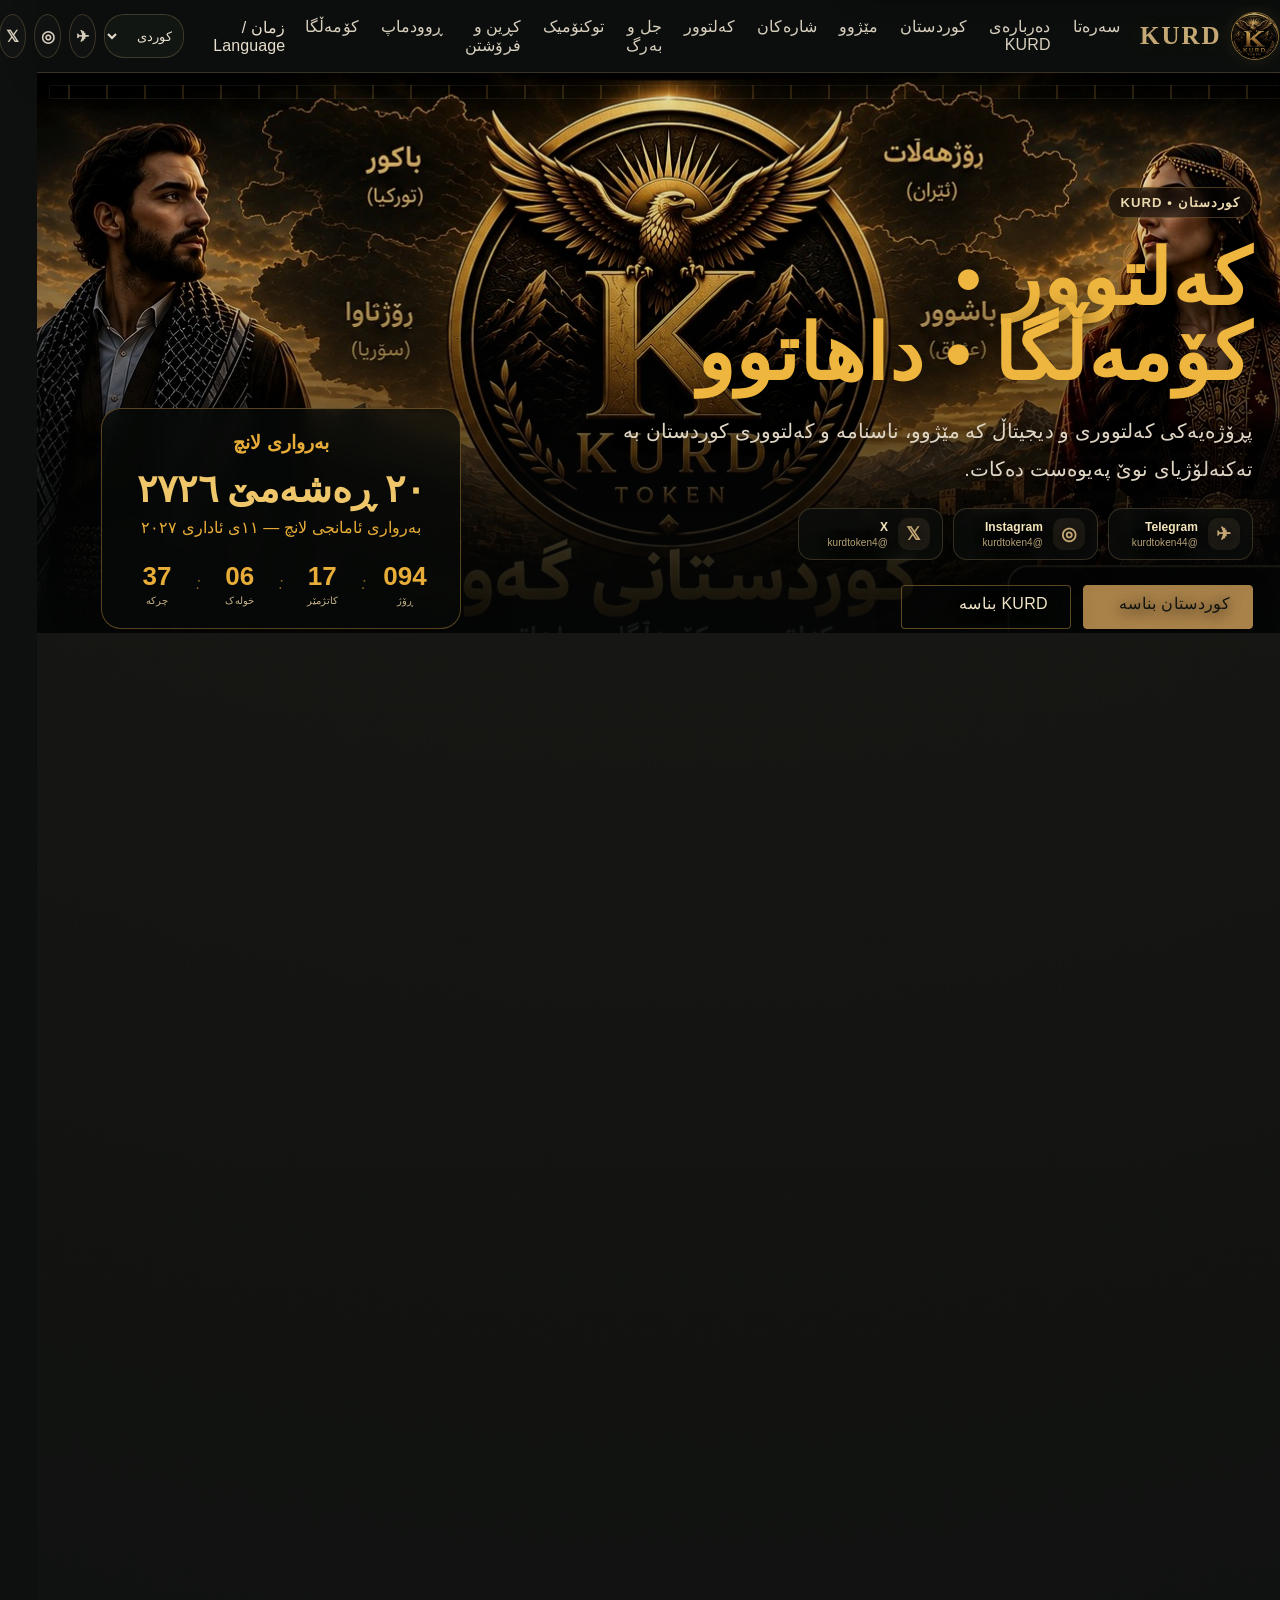
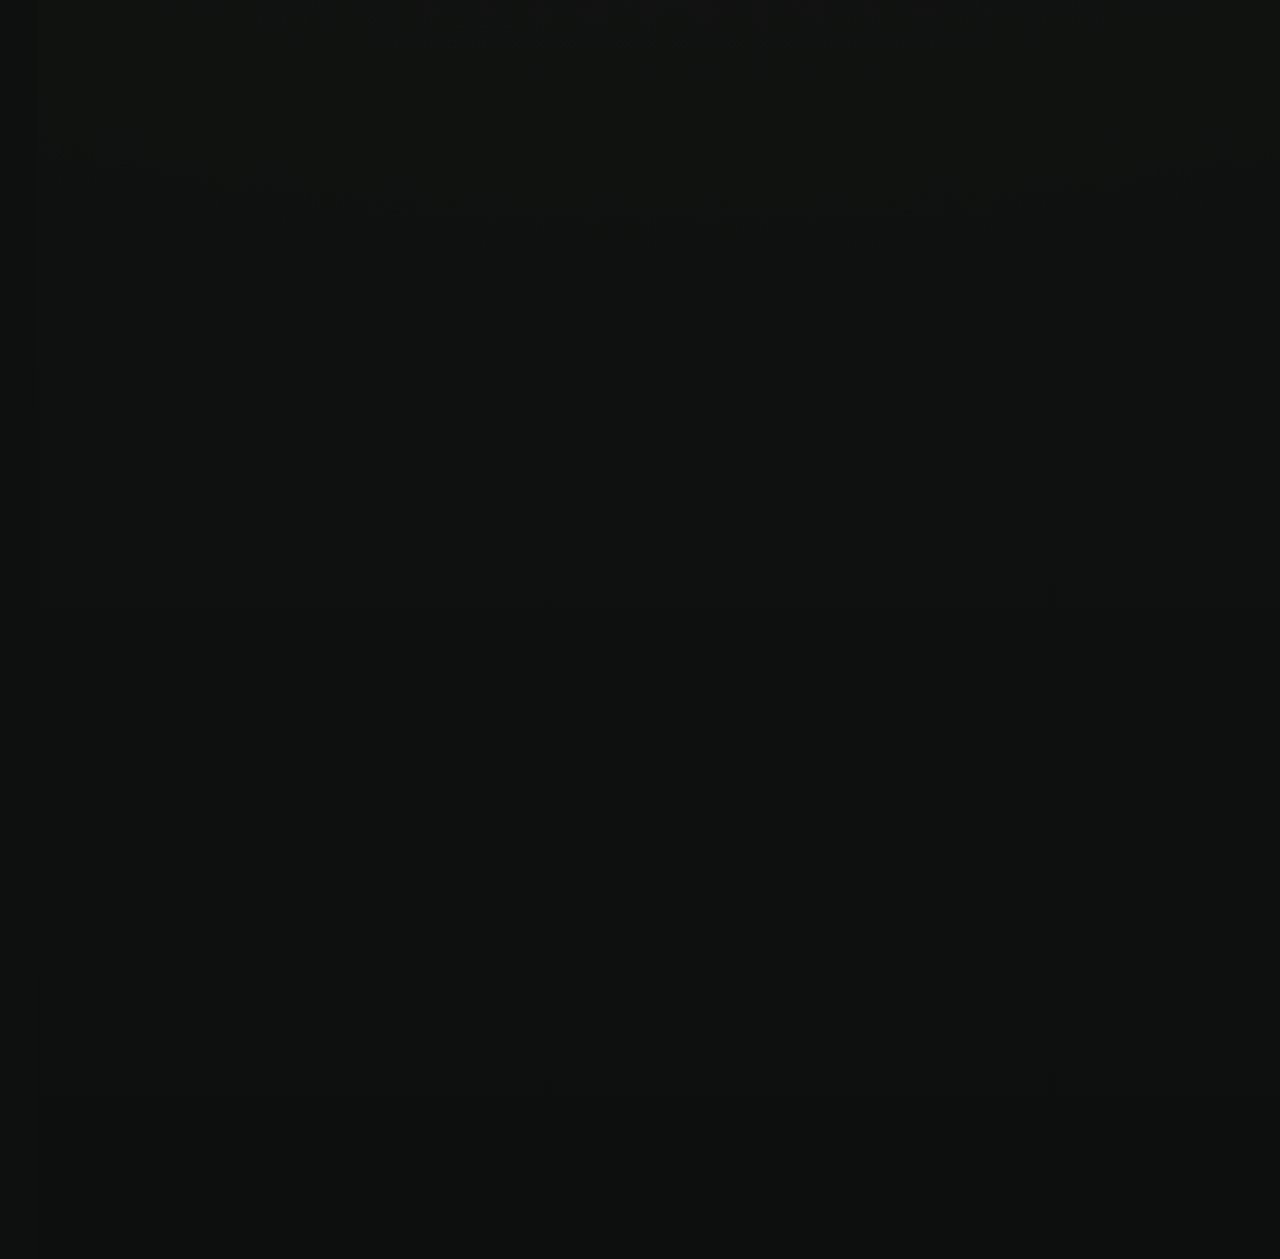
==== index.html @ 6b6461bd "Add files via upload" ====
<!DOCTYPE html>

<html data-kurdtoken-version="v5.61-production-cleanup-2026-09-15" dir="rtl" lang="ku"><head>
<meta charset="utf-8"/><meta content="width=device-width,initial-scale=1" name="viewport"/><meta content="KURDESTAN / KURD — a cultural and digital community project built around Kurdish history, culture, cities and technology." name="description"/><meta content="KURDESTAN, KURD, Kurdistan, Kurdish culture, Kurdish cities, history, language, heritage" name="keywords"/><meta content="KURDESTAN" name="author"/><meta content="index,follow,max-image-preview:large" name="robots"/><meta content="#0d100e" name="theme-color"/><meta content="KURD — KURDESTAN" property="og:title"/><meta content="KURDESTAN" property="og:site_name"/><meta content="Culture • Community • Future" property="og:description"/><meta content="https://kurdtoken4-cyber.github.io/kurdtoken4/assets/hero-main.jpg" property="og:image"/><link href="assets/kurd-logo.png" rel="icon"/><link crossorigin="" href="https://commons.wikimedia.org" rel="preconnect"/><link crossorigin="" href="https://upload.wikimedia.org" rel="preconnect"/><link as="image" fetchpriority="high" href="assets/hero-main.jpg" rel="preload"/>
<meta content="assets/hero-main.jpg" name="hero-asset"/><title>KURD Token | کوردستان</title><link href="styles.css" rel="stylesheet"/><link href="https://kurdtoken4-cyber.github.io/kurdtoken4/" rel="canonical"/><link href="sitemap.xml" rel="sitemap" type="application/xml"/><link href="site.webmanifest" rel="manifest"/><meta content="https://kurdtoken4-cyber.github.io/kurdtoken4/" property="og:url"/><meta content="website" property="og:type"/><meta content="summary_large_image" name="twitter:card"/><meta content="KURD — KURDESTAN" name="twitter:title"/><meta content="Culture • Community • Future" name="twitter:description"/><meta content="https://kurdtoken4-cyber.github.io/kurdtoken4/assets/hero-main.jpg" name="twitter:image"/>
<script type="application/ld+json">
{
  "@context": "https://schema.org",
  "@graph": [
    {
      "@type": "WebSite",
      "@id": "https://kurdtoken4-cyber.github.io/kurdtoken4/#website",
      "url": "https://kurdtoken4-cyber.github.io/kurdtoken4/",
      "name": "KURDESTAN",
      "alternateName": "KURD",
      "description": "A cultural and digital project connecting Kurdistan's history, identity, culture, cities and technology.",
      "inLanguage": ["ku", "en", "fa", "tr", "ar"]
    },
    {
      "@type": "Organization",
      "@id": "https://kurdtoken4-cyber.github.io/kurdtoken4/#organization",
      "name": "KURDESTAN",
      "alternateName": "KURD",
      "url": "https://kurdtoken4-cyber.github.io/kurdtoken4/",
      "sameAs": [
        "https://t.me/kurdtoken44",
        "https://instagram.com/kurdtoken4",
        "https://x.com/kurdtoken4"
      ]
    },
    {
      "@type": "WebPage",
      "@id": "https://kurdtoken4-cyber.github.io/kurdtoken4/#webpage",
      "url": "https://kurdtoken4-cyber.github.io/kurdtoken4/",
      "name": "KURD Token | کوردستان",
      "isPartOf": {"@id": "https://kurdtoken4-cyber.github.io/kurdtoken4/#website"},
      "about": {"@id": "https://kurdtoken4-cyber.github.io/kurdtoken4/#organization"},
      "inLanguage": "ku"
    }
  ]
}
</script>
<meta content="v5.61-production-cleanup-2026-09-15" name="x-kurdestan-version"/><style data-academic-css="1">
.academic-dossier{margin:1.25rem 0;padding:1.2rem;border:1px solid rgba(255,255,255,.12);border-radius:18px;background:rgba(255,255,255,.025)}
.academic-dossier h3{margin-top:0}.academic-item{padding:1rem 0;border-top:1px solid rgba(255,255,255,.08)}
.academic-item h4{margin:.1rem 0 .45rem}.academic-item p{line-height:1.95;margin:0}.academic-sources{display:flex;flex-wrap:wrap;gap:.6rem 1.2rem;margin:.5rem 0 0;padding-inline-start:1.2rem}.academic-sources a{text-decoration:underline}
</style><style id="card9-v512-style">.card9-deep-audit{margin-top:1.5rem}.card9-deep-audit .academic-grid{display:grid;grid-template-columns:repeat(auto-fit,minmax(260px,1fr));gap:1rem}.card9-deep-audit .academic-item{padding:1rem;border-radius:16px;border:1px solid rgba(127,127,127,.18);background:rgba(127,127,127,.04)}.card9-deep-audit .academic-item h4{margin-top:0}.card9-source-grid{margin-top:1rem}.card9-source-grid .research-card{min-height:160px}</style><style>
.card6-stat-grid{display:grid;grid-template-columns:repeat(4,1fr);gap:12px;margin:18px 0}.card6-stat-grid>div{padding:16px;border:1px solid rgba(255,255,255,.12);border-radius:14px;background:rgba(255,255,255,.03)}.card6-stat-grid strong{display:block;font-size:1.4rem}.card6-stat-grid span{opacity:.8;font-size:.85rem}.place-metadata{display:flex;flex-wrap:wrap;gap:6px;margin-top:10px}.place-metadata span{font-size:.72rem;padding:5px 8px;border-radius:999px;background:rgba(255,255,255,.05);opacity:.82}.card6-deep-audit{margin-top:20px}.card6-deep-audit .academic-item{margin:10px 0}.card6-deep-audit .academic-item h4{margin-bottom:4px}@media(max-width:700px){.card6-stat-grid{grid-template-columns:repeat(2,1fr)}}
</style><style id="religion-card-v531-css">.religion-atlas{margin-top:18px}.religion-warning{padding:14px 16px;border:1px solid rgba(180,140,40,.35);border-radius:14px;background:rgba(180,140,40,.07);margin:12px 0 20px}.religion-grid{display:grid;grid-template-columns:repeat(auto-fit,minmax(270px,1fr));gap:14px}.religion-card{padding:16px;border:1px solid rgba(127,127,127,.22);border-radius:16px;background:rgba(127,127,127,.045)}.religion-card h4{margin:0 0 7px}.religion-meta{display:flex;flex-wrap:wrap;gap:6px;margin:8px 0}.religion-meta span{font-size:.72rem;padding:4px 7px;border-radius:999px;background:rgba(127,127,127,.09)}.ritual-table{width:100%;border-collapse:collapse;margin:16px 0;font-size:.92rem}.ritual-table th,.ritual-table td{padding:9px;border-bottom:1px solid rgba(127,127,127,.2);vertical-align:top;text-align:start}.ritual-table th{font-weight:800}.religion-gallery{display:grid;grid-template-columns:repeat(auto-fit,minmax(220px,1fr));gap:12px;margin-top:14px}.religion-gallery figure{margin:0;border-radius:14px;overflow:hidden;border:1px solid rgba(127,127,127,.2);background:rgba(127,127,127,.04)}.religion-gallery img{display:block;width:100%;height:190px;object-fit:cover}.religion-gallery figcaption{padding:9px;font-size:.8rem}.religion-gallery a{overflow-wrap:anywhere}.religion-axis{display:grid;grid-template-columns:repeat(auto-fit,minmax(230px,1fr));gap:10px}.religion-axis article{padding:12px;border-radius:12px;background:rgba(127,127,127,.05);border:1px solid rgba(127,127,127,.18)}.religion-axis h4{margin:0 0 5px}@media(max-width:650px){.ritual-table{font-size:.82rem}.ritual-table thead{display:none}.ritual-table tr{display:block;margin-bottom:12px;border:1px solid rgba(127,127,127,.18);border-radius:10px;padding:7px}.ritual-table td{display:block;border:0;padding:4px}.religion-gallery img{height:170px}}</style>
<style id="religion-card-v534-mawlid-css">.mawlid-grid,.mawlid-atlas-grid,.mawlid-axis{display:grid;grid-template-columns:repeat(auto-fit,minmax(250px,1fr));gap:14px;margin:14px 0}.mawlid-grid article,.mawlid-axis article{padding:15px;border:1px solid rgba(127,127,127,.2);border-radius:14px;background:rgba(127,127,127,.045)}.mawlid-grid h4,.mawlid-axis h4{margin:0 0 7px}.mawlid-note{padding:14px 16px;border:1px solid rgba(100,120,180,.3);border-radius:14px;background:rgba(100,120,180,.06);margin:14px 0}.mawlid-table{width:100%;border-collapse:collapse;margin:16px 0;font-size:.9rem}.mawlid-table th,.mawlid-table td{padding:9px;border-bottom:1px solid rgba(127,127,127,.2);vertical-align:top;text-align:start}.mawlid-table th{font-weight:800}.mawlid-source{font-size:.8rem;overflow-wrap:anywhere}@media(max-width:650px){.mawlid-table{font-size:.8rem}.mawlid-table thead{display:none}.mawlid-table tr{display:block;margin-bottom:12px;border:1px solid rgba(127,127,127,.18);border-radius:10px;padding:7px}.mawlid-table td{display:block;border:0;padding:4px}}</style>
<style id="religion-card-v532-css">.religion-ramadan-grid,.religion-mosque-grid{display:grid;grid-template-columns:repeat(auto-fit,minmax(250px,1fr));gap:14px;margin:14px 0}.religion-ramadan-grid article{padding:15px;border:1px solid rgba(127,127,127,.2);border-radius:14px;background:rgba(127,127,127,.045)}.religion-ramadan-grid h4{margin:0 0 7px}.religion-mosque-card{overflow:hidden;border:1px solid rgba(127,127,127,.2);border-radius:16px;background:rgba(127,127,127,.045)}.religion-mosque-card img{width:100%;height:210px;object-fit:cover;display:block}.religion-mosque-body{padding:14px}.religion-mosque-body h4{margin:0 0 7px}.source-line{font-size:.78rem}.source-line a{overflow-wrap:anywhere}.religion-mosque-grid+.x{display:none}@media(max-width:650px){.religion-mosque-card img{height:180px}}
</style><style id="v540-final-polish">
/* V5.40 final polish: authentic editorial hierarchy + safer mobile hero */
:root{--kurd-bronze:#b58a4a;--kurd-stone:#171815;--kurd-cream:#e7dfcf;--kurd-green:#18231e}
.master-card-grid{content-visibility:auto;contain-intrinsic-size:900px}
@media(max-width:700px){.hero-content .countdown,.hero-countdown,.countdown{top:60%!important;transform:translateY(4px)}.master-modal-body{overscroll-behavior:contain}.master-nav-card{min-height:164px}.master-card-grid{gap:12px}}
@media(prefers-reduced-motion:reduce){*,*::before,*::after{scroll-behavior:auto!important;transition:none!important;animation:none!important}}
</style><link href="signature-v543.css" rel="stylesheet"/>
</head><body>
<a class="skip-link" href="#main-content">کردنەوەی ڕاستەوخۆی ناوەڕۆکی سەرەکی / Skip to content</a>
<!-- KURD Token_MASTER_SECTION_CARDS -->
<header>
<a aria-label="KURD Token" class="logo" href="#home">
<img alt="KURD logo" decoding="async" height="500" loading="lazy" src="assets/kurd-logo.png" width="500"/><span>KURD</span>
</a>
<nav aria-label="Main navigation" id="site-nav">
<a data-ar="الرئيسية" data-en="Home" data-fa="خانه" data-ku="سەرەتا" data-tr="Ana Sayfa" href="#home">سەرەتا</a>
<a data-ar="حول KURD" data-en="About KURD" data-fa="درباره KURD" data-ku="دەربارەی KURD" data-tr="KURD Hakkında" href="#kurd-token">دەربارەی KURD</a>
<a data-ar="كردستان" data-en="Kurdistan" data-fa="کردستان" data-ku="کوردستان" data-tr="Kürdistan" href="#kurdistan">کوردستان</a>
<a data-ar="التاريخ" data-en="History" data-fa="تاریخ" data-ku="مێژوو" data-tr="Tarih" href="#history">مێژوو</a>
<a data-ar="المدن" data-en="Cities" data-fa="شهرها" data-ku="شارەکان" data-tr="Şehirler" href="#kurdistan">شارەکان</a>
<a data-ar="الثقافة" data-en="Culture" data-fa="فرهنگ" data-ku="کەلتوور" data-tr="Kültür" href="#culture">کەلتوور</a>
<a data-ar="الملابس" data-en="Clothing" data-fa="پوشاک" data-ku="جل و بەرگ" data-tr="Giyim" href="#clothing">جل و بەرگ</a>
<a data-ar="اقتصاديات الرمز" data-en="Tokenomics" data-fa="توکنومیک" data-ku="توکنۆمیک" data-tr="Tokenomik" href="#kurd-token">تۆکنۆمیک</a><a data-ar="شراء وبيع" data-en="Buy &amp; Sell" data-fa="خرید و فروش" data-ku="کڕین و فرۆشتن" data-tr="Al / Sat" href="#trade">کڕین و فرۆشتن</a>
<a data-ar="خارطة الطريق" data-en="Roadmap" data-fa="نقشه راه" data-ku="ڕوودماپ" data-tr="Yol Haritası" href="#kurd-token">ڕوودماپ</a>
<a data-ar="التواصل" data-en="Community" data-fa="جامعه" data-ku="کۆمەڵگا" data-tr="Topluluk" href="#community">کۆمەڵگا</a>
</nav>
<div class="tools">
<button aria-controls="site-nav" aria-expanded="false" aria-label="کردنەوەی مینیو / Open menu" class="mobile-nav-toggle" data-aria-close-ar="إغلاق القائمة" data-aria-close-en="Close menu" data-aria-close-fa="بستن منو" data-aria-close-ku="داخستنی مینیو" data-aria-close-tr="Menüyü kapat" data-aria-open-ar="فتح القائمة" data-aria-open-en="Open menu" data-aria-open-fa="باز کردن منو" data-aria-open-ku="کردنەوەی مینیو" data-aria-open-tr="Menüyü aç" id="mobile-nav-toggle" type="button"><span aria-hidden="true">☰</span></button>
<label class="sr-only" for="language">زمان / Language</label><select aria-label="Language" id="language">
<option selected="" value="ku">کوردی</option><option value="fa">فارسی</option><option value="en">English</option><option value="tr">Türkçe</option><option value="ar">العربية</option>
</select>
<a aria-label="Telegram @kurdtoken44" class="social-icon telegram" href="https://t.me/kurdtoken44" rel="noopener" target="_blank">✈</a>
<a aria-label="Instagram @kurdtoken4" class="social-icon instagram" href="https://instagram.com/kurdtoken4" rel="noopener" target="_blank">◎</a>
<a aria-label="X @kurdtoken4" class="social-icon x-social" href="https://x.com/kurdtoken4" rel="noopener" target="_blank">𝕏</a>
</div>
</header>
<main id="main-content">
<section class="hero" id="home">
<div aria-hidden="true" class="hero-art"><img alt="KURDESTAN / KURD — cultural and digital project" decoding="async" fetchpriority="high" height="560" loading="eager" src="assets/hero-main.jpg" width="1536"/></div>
<div class="hero-overlay">
<div class="hero-copy">
<span class="eyebrow" data-ar="كردستان • KURD" data-en="Kurdistan • KURD" data-fa="کردستان • KURD" data-ku="کوردستان • KURD" data-tr="Kürdistan • KURD">کوردستان • KURD</span>
<h1 data-ar="الثقافة • المجتمع • المستقبل" data-en="Culture • Community • Future" data-fa="فرهنگ • جامعه • آینده" data-ku="کەلتوور • کۆمەڵگا • داهاتوو" data-tr="Kültür • Toplum • Gelecek">کەلتوور • کۆمەڵگا • داهاتوو</h1>
<p data-ar="مشروع ثقافي ورقمي يربط تاريخ كردستان وهويتها وثقافتها بالتكنولوجيا الحديثة." data-en="A cultural and digital project connecting Kurdistan's history, identity and culture with modern technology." data-fa="یک پروژه فرهنگی و دیجیتال که تاریخ، هویت و فرهنگ کردستان را با فناوری نوین پیوند می‌دهد." data-ku="پڕۆژەیەکی کەلتووری و دیجیتاڵ کە مێژوو، ناسنامە و کەلتووری کوردستان بە تەکنەلۆژیای نوێ پەیوەست دەکات." data-tr="Kürdistan'ın tarihini, kimliğini ve kültürünü modern teknolojiyle buluşturan kültürel ve dijital bir proje.">پڕۆژەیەکی کەلتووری و دیجیتاڵ کە مێژوو، ناسنامە و کەلتووری کوردستان بە تەکنەلۆژیای نوێ پەیوەست دەکات.</p>
<div aria-label="KURDESTAN social links" class="hero-social-links">
<a href="https://t.me/kurdtoken44" rel="noopener" target="_blank"><span>✈</span><b>Telegram</b><small>@kurdtoken44</small></a>
<a href="https://instagram.com/kurdtoken4" rel="noopener" target="_blank"><span>◎</span><b>Instagram</b><small>@kurdtoken4</small></a>
<a href="https://x.com/kurdtoken4" rel="noopener" target="_blank"><span>𝕏</span><b>X</b><small>@kurdtoken4</small></a>
</div>
<div class="hero-actions"><a class="btn primary" data-ar="اكتشف كردستان" data-en="Discover Kurdistan" data-fa="کردستان را بشناس" data-ku="کوردستان بناسە" data-tr="Kürdistan'ı keşfet" href="#kurdistan">کوردستان بناسە</a><a class="btn secondary" data-ar="تعرف على KURD" data-en="Explore KURD" data-fa="آشنایی با KURD" data-ku="KURD بناسە" data-tr="KURD'u keşfet" href="#kurd-token">KURD بناسە</a></div>
</div>
<div class="launch-card">
<strong data-ar="موعد الإطلاق" data-en="Launch Date" data-fa="تاریخ لانچ" data-ku="بەرواری لانچ" data-tr="Lansman Tarihi">بەرواری لانچ</strong>
<div class="launch-date" data-ar="٣ شوال ١٤٤٨ هـ" data-en="11 March 2027" data-fa="۲۰ اسفند ۱۴۰۵" data-ku="٢٠ ڕەشەمێ ٢٧٢٦" data-tr="11 Mart 2027">٢٠ ڕەشەمێ ٢٧٢٦</div>
<p data-ar="الهدف المحدد للإطلاق — 11 مارس 2027" data-en="Launch target — 11 March 2027" data-fa="تاریخ هدف لانچ — ۱۱ مارس ۲۰۲۷" data-ku="بەرواری ئامانجی لانچ — ١١ی ئاداری ٢٠٢٧" data-tr="Lansman hedefi — 11 Mart 2027">بەرواری ئامانجی لانچ — ١١ی ئاداری ٢٠٢٧</p>
<div aria-label="Launch countdown" class="countdown" role="timer"><span><b id="cd-days">000</b><small data-ar="يوم" data-en="DAYS" data-fa="روز" data-ku="ڕۆژ" data-tr="GÜN">ڕۆژ</small></span><i>:</i><span><b id="cd-hours">00</b><small data-ar="ساعة" data-en="HOURS" data-fa="ساعت" data-ku="کاتژمێر" data-tr="SAAT">کاتژمێر</small></span><i>:</i><span><b id="cd-minutes">00</b><small data-ar="دقيقة" data-en="MINUTES" data-fa="دقیقه" data-ku="خولەک" data-tr="DAKİKA">خولەک</small></span><i>:</i><span><b id="cd-seconds">00</b><small data-ar="ثانية" data-en="SECONDS" data-fa="ثانیه" data-ku="چرکە" data-tr="SANİYE">چرکە</small></span></div>
</div>
</div>
</section>
<section class="section master-section-index" id="site-sections"><div class="v3-explore"><div><h2 data-ar="محتوى كردستان" data-en="Kurdistan Contents" data-fa="محتوای کردستان" data-ku="ناوەڕۆکی کوردستان" data-tr="Kürdistan İçeriği">ناوەڕۆکی کوردستان</h2><p data-ar="جميع المعلومات الأساسية مدمجة داخل البطاقة المختصة؛ افتح البطاقة للاطلاع على التفاصيل والمصادر والمعلومات المرتبطة." data-en="All core information is consolidated inside its relevant card; open a card for the complete details, sources and related information." data-fa="همه اطلاعات اصلی در کارت‌های مربوطه یکپارچه شده‌اند؛ برای جزئیات کامل، منابع و اطلاعات مرتبط کارت را باز کنید." data-ku="هەموو زانیارییە سەرەکییەکان لە کارتە تایبەتەکاندا کۆکراونەتەوە؛ کارتەکە بکەوە بۆ وردەکاریی تەواو، سەرچاوە و زانیاریی پەیوەندیدار." data-tr="Tüm temel bilgiler ilgili kartlarda birleştirildi; tam ayrıntılar, kaynaklar ve ilgili bilgiler için kartı açın.">هەموو زانیارییە سەرەکییەکان لە کارتە تایبەتەکاندا کۆکراونەتەوە؛ کارتەکە بکەوە بۆ وردەکاریی تەواو، سەرچاوە و زانیاریی پەیوەندیدار.</p></div><label class="v3-search" for="site-search"><span>⌕</span><input autocomplete="off" data-placeholder-ar="البحث في KURDESTAN…" data-placeholder-en="Search KURDESTAN…" data-placeholder-fa="جستجو در KURDESTAN…" data-placeholder-ku="گەڕان لە KURDESTAN…" data-placeholder-tr="KURDESTAN'da ara…" id="site-search" placeholder="گەڕان لە KURDESTAN…" type="search"/></label></div><div aria-label="Quick navigation" class="v3-category-rail"><a data-ar="التاريخ" data-en="History" data-fa="تاریخ" data-ku="مێژوو" data-tr="Tarih" href="#history">مێژوو</a><a data-ar="اللغة" data-en="Language" data-fa="زبان" data-ku="زمان" data-tr="Dil" href="#language">زمان</a><a data-ar="الموسيقى" data-en="Music" data-fa="موسیقی" data-ku="مۆسیقا" data-tr="Müzik" href="#music">مۆسیقا</a><a data-ar="الملابس" data-en="Clothing" data-fa="پوشاک" data-ku="جل و بەرگ" data-tr="Giyim" href="#clothing">جل و بەرگ</a><a data-ar="المطبخ" data-en="Cuisine" data-fa="غذا" data-ku="خواردن" data-tr="Mutfak" href="#food">خواردن</a><a data-ar="التراث" data-en="Heritage" data-fa="میراث" data-ku="میراث" data-tr="Miras" href="#culture">میراث</a></div><div aria-label="Site sections" class="master-card-grid" id="master-card-grid"><button aria-label="KURD Token" class="master-nav-card" data-target="kurd-token" data-title-ar="KURD Token" data-title-en="KURD Token" data-title-fa="KURD Token" data-title-ku="KURD Token" data-title-tr="KURD Token Hakkında" type="button"><span class="card-number">01</span><img alt="KURD token logo" class="card-token-logo" decoding="async" height="72" loading="lazy" src="assets/kurd-logo.webp" width="72"/><span aria-hidden="true" class="card-icon">◈</span><span class="card-title" data-ar="KURD Token" data-en="KURD Token" data-fa="KURD Token" data-ku="KURD Token" data-tr="KURD Token Hakkında">KURD Token</span><span class="card-desc" data-ar="نظرة شاملة على KURD Token والهدف والاقتصاد الرمزي والسيولة وضريبة 2٪ وخارطة الطريق وشفافية الفريق في قسم واحد." data-en="KURD Token overview, purpose, tokenomics, liquidity plan, 2% tax policy, roadmap and team transparency in one complete section." data-fa="معرفی KURD Token، هدف، توکنومیک، نقدینگی، سیاست مالیات ۲٪، نقشه راه و شفافیت تیم در یک بخش جامع." data-ku="ناساندن، ئامانج، توکنۆمیک، نقدینەگی، مالیاتی ٢٪، ڕوودماپ و شەفافیەتی تیم لە یەک بەشی تەواودا." data-tr="KURD Token genel bakışı, amaç, tokenomik, likidite, %2 vergi politikası, yol haritası ve ekip şeffaflığı tek bir bölümde.">ناساندن، ئامانج، تۆکنۆمیک، نقدینەگی، باجی ٢٪، ڕوودماپ و شەفافیەتی تیم لە یەک بەشی تەواودا.</span><span class="card-open" data-ar="عرض التفاصيل" data-en="Open details" data-fa="مشاهده جزئیات" data-ku="کلیک بکە بۆ وردەکاری" data-tr="Detayları aç">کلیک بکە بۆ وردەکاری</span></button><button aria-label="کڕین و فرۆشتنی KURD" class="master-nav-card" data-target="trade" data-title-ar="شراء وبيع KURD" data-title-en="Buy &amp; Sell KURD" data-title-fa="خرید و فروش KURD" data-title-ku="کڕین و فرۆشتنی KURD" data-title-tr="KURD Al / Sat" type="button"><span class="card-number">02</span><img alt="KURD token logo" class="card-token-logo" decoding="async" height="72" loading="lazy" src="assets/kurd-logo.webp" width="72"/><span aria-hidden="true" class="card-icon">⇄</span><span class="card-title" data-ar="شراء وبيع KURD" data-en="Buy &amp; Sell KURD" data-fa="خرید و فروش KURD" data-ku="کڕین و فرۆشتنی KURD" data-tr="KURD Al / Sat">کڕین و فرۆشتنی KURD</span><span class="card-desc" data-ar="سيتم تفعيل التداول عند الإطلاق بعد نشر العقد الرسمي وإنشاء السيولة. تتم العملية مباشرة عبر محفظتك على PancakeSwap؛ الموقع لا يحتفظ بأموال المستخدمين." data-en="Trading will be enabled at launch after the official contract is deployed and liquidity is created. Swaps are executed through your wallet on PancakeSwap; this website never holds user funds." data-fa="معامله در زمان لانچ، پس از استقرار قرارداد رسمی و ایجاد نقدینگی فعال می‌شود. سواپ مستقیماً از طریق کیف پول شما در PancakeSwap انجام می‌شود و سایت هیچ‌گاه دارایی کاربران را نگهداری نمی‌کند." data-ku="ڕێنمایی مامەڵەکردن دوای لانچ، بە Wallet ـی خۆت و بەبێ هەڵگرتنی دارایی لەلایەن وێبسایتەوە." data-tr="Alım-satım, resmî sözleşme dağıtıldıktan ve likidite oluşturulduktan sonra lansmanda etkinleştirilecektir. Swap işlemleri PancakeSwap üzerinde cüzdanınız üzerinden yapılır; bu site kullanıcı fonlarını tutmaz.">ڕێنمایی مامەڵەکردن دوای لانچ، بە Wallet ـی خۆت و بەبێ هەڵگرتنی دارایی لەلایەن وێبسایتەوە.</span><span class="card-open" data-ar="عرض التفاصيل" data-en="Open details" data-fa="مشاهده جزئیات" data-ku="کلیک بکە بۆ وردەکاری" data-tr="Detayları aç">کلیک بکە بۆ وردەکاری</span></button><button aria-label="شاری هەفتە" class="master-nav-card" data-target="weekly-city" data-title-ar="مدينة الأسبوع" data-title-en="City of the Week" data-title-fa="شهر هفته" data-title-ku="شاری هەفتە" data-title-tr="Haftanın Şehri" type="button"><span class="card-number">03</span><img alt="KURD token logo" class="card-token-logo" decoding="async" height="72" loading="lazy" src="assets/kurd-logo.webp" width="72"/><span aria-hidden="true" class="card-icon">★</span><span class="card-title" data-ar="مدينة الأسبوع" data-en="City of the Week" data-fa="شهر هفته" data-ku="شاری هەفتە" data-tr="Haftanın Şehri">شاری هەفتە</span><span class="card-desc" data-ar="كل أسبوع مدينة جديدة من الأجزاء الأربعة من كردستان، مع معلومات تاريخية وثقافية واقتصادية ومصادر الصور." data-en="Every week, a new city from the four regions of Kurdistan is featured with historical, cultural and economic information and sourced images." data-fa="هر هفته یک شهر از چهار بخش کردستان با اطلاعات تاریخی، فرهنگی و اقتصادی و تصاویر دارای منبع معرفی می‌شود." data-ku="هەر هەفتە شارێکی نوێ لە چوار پارچەی کوردستان بە زانیاری مێژوویی، کەلتووری و ئابووری." data-tr="Her hafta Kürdistan'ın dört bölgesinden yeni bir şehir; tarih, kültür, ekonomi bilgileri ve kaynaklı görsellerle tanıtılır.">هەر هەفتە شارێکی نوێ لە چوار پارچەی کوردستان بە زانیاری مێژوویی، کەلتووری و ئابووری.</span><span class="card-open" data-ar="عرض التفاصيل" data-en="Open details" data-fa="مشاهده جزئیات" data-ku="کلیک بکە بۆ وردەکاری" data-tr="Detayları aç">کلیک بکە بۆ وردەکاری</span></button><button aria-label="چوار پارچەی کوردستان" class="master-nav-card" data-target="kurdistan" data-title-ar="الأجزاء الأربعة من كردستان" data-title-en="The Four Parts of Kurdistan" data-title-fa="چهار پارچه کردستان" data-title-ku="چوار پارچەی کوردستان" data-title-tr="Kürdistan'ın Dört Parçası" type="button"><span class="card-number">04</span><img alt="KURD token logo" class="card-token-logo" decoding="async" height="72" loading="lazy" src="assets/kurd-logo.webp" width="72"/><span aria-hidden="true" class="card-icon">◫</span><span class="card-title" data-ar="الأجزاء الأربعة من كردستان" data-en="The Four Parts of Kurdistan" data-fa="چهار پارچه کردستان" data-ku="چوار پارچەی کوردستان" data-tr="Kürdistan'ın Dört Parçası">چوار پارچەی کوردستان</span><span class="card-desc" data-ar="تُعرض كل مدينة بمحتوى خاص وصور موثقة المصدر؛ وعند تعذر الصورة المصدرية تظهر صورة بديلة محلية." data-en="Each city is presented with city-specific content and sourced images; a local fallback is shown if a source image is unavailable." data-fa="هر شهر با اطلاعات اختصاصی و تصاویر دارای منبع معرفی می‌شود؛ اگر تصویر منبع‌دار در دسترس نباشد، تصویر جایگزین نمایش داده می‌شود." data-ku="ناسینی ڕۆژهەڵات، باکوور، باشوور و ڕۆژئاوا و جیاوازییە مێژوویی و جۆگرافییەکان." data-tr="Her şehir şehir-özel içerik ve kaynaklı görsellerle tanıtılır; kaynak görsel kullanılamazsa yerel yedek görsel gösterilir.">ناسینی ڕۆژهەڵات، باکوور، باشوور و ڕۆژئاوا و جیاوازییە مێژوویی و جۆگرافییەکان.</span><span class="card-open" data-ar="عرض التفاصيل" data-en="Open details" data-fa="مشاهده جزئیات" data-ku="کلیک بکە بۆ وردەکاری" data-tr="Detayları aç">کلیک بکە بۆ وردەکاری</span></button><button aria-label="مێژووی کوردستان" class="master-nav-card" data-target="history" data-title-ar="تاريخ كردستان" data-title-en="History of Kurdistan" data-title-fa="تاریخ کردستان" data-title-ku="مێژووی کوردستان" data-title-tr="Kürdistan Tarihi" type="button"><span class="card-number">05</span><img alt="KURD token logo" class="card-token-logo" decoding="async" height="72" loading="lazy" src="assets/kurd-logo.webp" width="72"/><span aria-hidden="true" class="card-icon">⌘</span><span class="card-title" data-ar="تاريخ كردستان" data-en="History of Kurdistan" data-fa="تاریخ کردستان" data-ku="مێژووی کوردستان" data-tr="Kürdistan Tarihi">مێژووی کوردستان</span><span class="card-desc" data-ar="تاريخ كردستان طويل ومعقد، وتشكّل في مناطق زاغروس وما حولها. يميّز هذا القسم بين الأدلة التاريخية والنظريات المتعلقة بأصول الكرد، ولا يقدّم الادعاءات المختلف عليها كحقائق محسومة." data-en="The history of Kurdistan is long and complex, shaped across the Zagros and surrounding regions. This section distinguishes historical evidence from theories about Kurdish origins and does not present disputed claims as settled facts." data-fa="تاریخ کردستان طولانی و پیچیده است و در مناطق کوهستانی زاگرس و پیرامون آن شکل گرفته است. در این بخش میان شواهد تاریخی و نظریه‌های مربوط به خاستگاه کردها تفکیک می‌شود و ادعاهای مورد اختلاف به‌عنوان حقیقت قطعی ارائه نمی‌شوند." data-ku="ڕووداوە سەرەکییەکانی مێژووی کوردستان لە سەردەمی کۆن تا سەردەمی هاوچەرخ." data-tr="Kürdistan tarihi uzun ve karmaşıktır; Zagros ve çevresindeki bölgelerde şekillenmiştir. Bu bölüm tarihsel kanıtları Kürtlerin kökenine ilişkin teorilerden ayırır ve tartışmalı iddiaları kesin gerçek olarak sunmaz.">ڕووداوە سەرەکییەکانی مێژووی کوردستان لە سەردەمی کۆن تا سەردەمی هاوچەرخ.</span><span class="card-open" data-ar="عرض التفاصيل" data-en="Open details" data-fa="مشاهده جزئیات" data-ku="کلیک بکە بۆ وردەکاری" data-tr="Detayları aç">کلیک بکە بۆ وردەکاری</span></button><button aria-label="شوێنە مێژوویی و گەشتیارییەکان" class="master-nav-card" data-target="places" data-title-ar="الأماكن التاريخية والسياحية" data-title-en="Historical &amp; Tourist Places" data-title-fa="مکان‌های تاریخی و گردشگری" data-title-ku="شوێنە مێژوویی و گەشتیارییەکان" data-title-tr="Tarihî ve Turistik Yerler" type="button"><span class="card-number">06</span><img alt="KURD token logo" class="card-token-logo" decoding="async" height="72" loading="lazy" src="assets/kurd-logo.webp" width="72"/><span aria-hidden="true" class="card-icon">⌖</span><span class="card-title" data-ar="الأماكن التاريخية والسياحية" data-en="Historical &amp; Tourist Places" data-fa="مکان‌های تاریخی و گردشگری" data-ku="شوێنە مێژوویی و گەشتیارییەکان" data-tr="Tarihî ve Turistik Yerler">شوێنە مێژوویی و گەشتیارییەکان</span><span class="card-desc" data-ar="مواقع تاريخية وسياحية ودينية موثقة من الأجزاء الأربعة، مع صور ومصادر ومعلومات تفصيلية لكل موقع." data-en="Documented historical, tourist and religious sites across all four parts, with images, sources and detailed site facts." data-fa="مکان‌های تاریخی، گردشگری و مذهبی مستند در هر چهار بخش، همراه با عکس، منبع و اطلاعات جزئی هر مکان." data-ku="شوێنە مێژوویی، گەشتیاری و ئایینییەکان بە وێنە و سەرچاوەی پشتڕاستکراو." data-tr="Dört bölgeden belgeli tarihî, turistik ve dinî alanlar; görseller, kaynaklar ve ayrıntılı bilgilerle.">شوێنە مێژوویی، گەشتیاری و ئایینییەکان بە وێنە و سەرچاوەی پشتڕاستکراو.</span><span class="card-open" data-ar="عرض التفاصيل" data-en="Open details" data-fa="مشاهده جزئیات" data-ku="کلیک بکە بۆ وردەکاری" data-tr="Detayları aç">کلیک بکە بۆ وردەکاری</span></button><button aria-label="کەسایەتییە ناودارەکانی کورد" class="master-nav-card" data-target="people" data-title-ar="الشخصيات الكردية البارزة" data-title-en="Notable Kurdish Figures" data-title-fa="شخصیت‌های نامدار کرد" data-title-ku="کەسایەتییە ناودارەکانی کورد" data-title-tr="Önemli Kürt Şahsiyetler" type="button"><span class="card-number">07</span><img alt="KURD token logo" class="card-token-logo" decoding="async" height="72" loading="lazy" src="assets/kurd-logo.webp" width="72"/><span aria-hidden="true" class="card-icon">♟</span><span class="card-title" data-ar="الشخصيات الكردية البارزة" data-en="Notable Kurdish Figures" data-fa="شخصیت‌های نامدار کرد" data-ku="کەسایەتییە ناودارەکانی کورد" data-tr="Önemli Kürt Şahsiyetler">کەسایەتییە ناودارەکانی کورد</span><span class="card-desc" data-ar="مجموعة شاملة من الأطباق والخبز والمشروبات والمناسبات والتنوع الإقليمي، مع صور ومصادر." data-en="A comprehensive guide to dishes, breads, drinks, occasions and regional variation, with sourced images." data-fa="راهنمای جامع غذاها، نان‌ها، نوشیدنی‌ها، مناسبت‌ها و تفاوت‌های منطقه‌ای همراه با تصاویر و منابع." data-ku="ژیننامە و میراثی کەسایەتییە دیارەکانی ئەدەب، هونەر، مێژوو و کۆمەڵگا." data-tr="Kaynaklı görsellerle yemekler, ekmekler, içecekler, törenler ve bölgesel farklılıklar hakkında kapsamlı rehber.">ژیننامە و میراثی کەسایەتییە دیارەکانی ئەدەب، هونەر، مێژوو و کۆمەڵگا.</span><span class="card-open" data-ar="عرض التفاصيل" data-en="Open details" data-fa="مشاهده جزئیات" data-ku="کلیک بکە بۆ وردەکاری" data-tr="Detayları aç">کلیک بکە بۆ وردەکاری</span></button><button aria-label="مۆسیقا و هونەرمەندانی کورد" class="master-nav-card" data-target="music" data-title-ar="الموسيقى والفنانون الأكراد" data-title-en="Kurdish Music &amp; Artists" data-title-fa="موسیقی و هنرمندان کرد" data-title-ku="مۆسیقا و هونەرمەندانی کورد" data-title-tr="Kürt Müziği ve Sanatçıları" type="button"><span class="card-number">08</span><img alt="KURD token logo" class="card-token-logo" decoding="async" height="72" loading="lazy" src="assets/kurd-logo.webp" width="72"/><span aria-hidden="true" class="card-icon">♫</span><span class="card-title" data-ar="الموسيقى والفنانون الأكراد" data-en="Kurdish Music &amp; Artists" data-fa="موسیقی و هنرمندان کرد" data-ku="مۆسیقا و هونەرمەندانی کورد" data-tr="Kürt Müziği ve Sanatçıları">مۆسیقا و هونەرمەندانی کورد</span><span class="card-desc" data-ar="الموسيقى الكردية وتقليد الدنغبج والآلات و18 فناناً/فرقة موثقة من الأجزاء الأربعة، مع السير والأعمال والأثر ومصادر الصور." data-en="Kurdish music, dengbêj tradition, instruments and 18 documented artists/groups from the four regions, with biographies, works, influence and image sources." data-fa="موسیقی کردی، سنت دنگ‌بێژی، سازها و ۱۸ هنرمند/گروه مستند از چهار بخش کردستان، همراه با زندگی‌نامه، آثار، میراث و منبع تصویر." data-ku="مۆسیقای کوردی، دنگبێژی، جۆرەکان، ئامێرەکان، تۆمارە مێژووییەکان و هونەرمەندانی چوار ناوچە بە سەرچاوەی ئەکادیمی." data-tr="Kürt müziği, dengbêj geleneği, çalgılar ve dört bölgeden 18 belgelenmiş sanatçı/grup; biyografi, eserler, miras ve görsel kaynaklarıyla.">مۆسیقای کوردی، دنگبێژی، جۆرەکان، ئامێرەکان، تۆمارە مێژووییەکان و هونەرمەندانی چوار ناوچە بە سەرچاوەی ئەکادیمی.</span><span class="card-open" data-ar="عرض التفاصيل" data-en="Open details" data-fa="مشاهده جزئیات" data-ku="کلیک بکە بۆ وردەکاری" data-tr="Detayları aç">کلیک بکە بۆ وردەکاری</span></button><button aria-label="دەستکاری و پیشەسازیی کوردی" class="master-nav-card" data-target="handicrafts" data-title-ar="الحرف اليدوية الكردية" data-title-en="Kurdish Handicrafts" data-title-fa="صنایع‌دستی کردی" data-title-ku="دەستکاری و پیشەسازیی کوردی" data-title-tr="Kürt El Sanatları" type="button"><span class="card-number">09</span><img alt="KURD token logo" class="card-token-logo" decoding="async" height="72" loading="lazy" src="assets/kurd-logo.webp" width="72"/><span aria-hidden="true" class="card-icon">◆</span><span class="card-title" data-ar="الحرف اليدوية الكردية" data-en="Kurdish Handicrafts" data-fa="صنایع‌دستی کردی" data-ku="دەستکاری و پیشەسازیی کوردی" data-tr="Kürt El Sanatları">دەستکاری و پیشەسازیی کوردی</span><span class="card-desc" data-ar="السجاد والكليم والمجوهرات والنحاس والخشب والفخار والكلاش والمنسوجات، مع صور ومصادر لكل مجموعة." data-en="A visual craft archive covering carpets, kilims, jewelry, copper, wood, pottery, klash and textiles with regional context and image sources." data-fa="آرشیو تصویری صنایع دستی شامل قالی، گلیم، زیور، مس، چوب، سفال، کلاش و منسوجات با زمینه منطقه‌ای و منابع تصاویر." data-ku="قالین، گلیم، زیو و زێڕ، مسگری، کوڵاش و پیشە دەستییە ناوچەییەکان." data-tr="Halı, kilim, takı, bakır, ahşap, çömlek, klash ve tekstilleri bölgesel bağlam ve görsel kaynaklarıyla sunan görsel arşiv.">قالین، گلیم، زیو و زێڕ، مسگری، کوڵاش و پیشە دەستییە ناوچەییەکان.</span><span class="card-open" data-ar="عرض التفاصيل" data-en="Open details" data-fa="مشاهده جزئیات" data-ku="کلیک بکە بۆ وردەکاری" data-tr="Detayları aç">کلیک بکە بۆ وردەکاری</span></button><button aria-label="جل و بەرگی کوردی" class="master-nav-card" data-target="clothing" data-title-ar="الملابس الكردية التقليدية" data-title-en="Kurdish Traditional Clothing" data-title-fa="لباس سنتی کردی" data-title-ku="جل و بەرگی کوردی" data-title-tr="Geleneksel Kürt Giyimi" type="button"><span class="card-number">10</span><img alt="KURD token logo" class="card-token-logo" decoding="async" height="72" loading="lazy" src="assets/kurd-logo.webp" width="72"/><span aria-hidden="true" class="card-icon">✦</span><span class="card-title" data-ar="الملابس الكردية التقليدية" data-en="Kurdish Traditional Clothing" data-fa="لباس سنتی کردی" data-ku="جل و بەرگی کوردی" data-tr="Geleneksel Kürt Giyimi">جل و بەرگی کوردی</span><span class="card-desc" data-ar="مرجع شامل لملابس الكردية في الأجزاء الأربعة: النساء والرجال والتاريخ والمكونات والاختلافات الإقليمية والصور الموثقة واليوم الوطني للملابس." data-en="A reference guide to Kurdish clothing across all four regions: women, men, history, components, regional variation, sourced images and National Clothing Day." data-fa="مرجع جامع پوشاک کردی در چهار بخش: زنان، مردان، تاریخ، اجزا، تفاوت‌های منطقه‌ای، تصاویر دارای منبع و روز ملی پوشاک." data-ku="جۆراوجۆری جل و بەرگی ژنان و پیاوان لە هەر چوار بەش و بەپێی ناوچە و سەردەم." data-tr="Dört bölgedeki Kürt giyimi için kapsamlı rehber: kadın, erkek, tarih, parçalar, bölgesel farklılıklar, kaynaklı görseller ve Ulusal Giyim Günü.">جۆراوجۆری جل و بەرگی ژنان و پیاوان لە هەر چوار بەش و بەپێی ناوچە و سەردەم.</span><span class="card-open" data-ar="عرض التفاصيل" data-en="Open details" data-fa="مشاهده جزئیات" data-ku="کلیک بکە بۆ وردەکاری" data-tr="Detayları aç">کلیک بکە بۆ وردەکاری</span></button><button aria-label="خواردنی کوردی" class="master-nav-card" data-target="food" data-title-ar="المطبخ الكردي" data-title-en="Kurdish Cuisine" data-title-fa="غذای کردی" data-title-ku="خواردنی کوردی" data-title-tr="Kürt Mutfağı" type="button"><span class="card-number">11</span><img alt="KURD token logo" class="card-token-logo" decoding="async" height="72" loading="lazy" src="assets/kurd-logo.webp" width="72"/><span aria-hidden="true" class="card-icon">◌</span><span class="card-title" data-ar="المطبخ الكردي" data-en="Kurdish Cuisine" data-fa="غذای کردی" data-ku="خواردنی کوردی" data-tr="Kürt Mutfağı">خواردنی کوردی</span><span class="card-desc" data-ar="الأطعمة والخبز والمشروبات وطرق الطهي وثقافة الضيافة الكردية." data-en="Kurdish food, breads, drinks, cooking methods and the culture of hospitality." data-fa="غذاها، نان‌ها، نوشیدنی‌ها، روش‌های پخت و فرهنگ مهمان‌نوازی کردی." data-ku="خواردن، نان، خواردنەوە، شێوازی لێنان و کەلتووری میوانداریی کوردی." data-tr="Kürt yemekleri, ekmekleri, içecekleri, pişirme yöntemleri ve misafirperverlik kültürü.">خواردن، نان، خواردنەوە، شێوازی لێنان و کەلتووری میوانداریی کوردی.</span><span class="card-open" data-ar="عرض التفاصيل" data-en="Open details" data-fa="مشاهده جزئیات" data-ku="کلیک بکە بۆ وردەکاری" data-tr="Detayları aç">کلیک بکە بۆ وردەکاری</span></button><button aria-label="زمان و شێوەزارەکانی کوردی" class="master-nav-card" data-target="languages" data-title-ar="اللغة الكردية واللهجات والأطلس العلمي" data-title-en="Kurdish Language, Dialects &amp; Scientific Atlas" data-title-fa="زبان، گویش‌ها و اطلس علمی کردی" data-title-ku="زمان، شێوەزار و ئەتڵەسی زانستیی کوردی" data-title-tr="Kürtçe, Lehçeler ve Bilimsel Atlas" type="button"><span class="card-number">12</span><img alt="KURD token logo" class="card-token-logo" decoding="async" height="72" loading="lazy" src="assets/kurd-logo.webp" width="72"/><span aria-hidden="true" class="card-icon">Aa</span><span class="card-title" data-ar="اللغة الكردية واللهجات والأطلس العلمي" data-en="Kurdish Language, Dialects &amp; Scientific Atlas" data-fa="زبان، گویش‌ها و اطلس علمی کردی" data-ku="زمان، شێوەزار و ئەتڵەسی زانستیی کوردی" data-tr="Kürtçe, Lehçeler ve Bilimsel Atlas">زمان، شێوەزار و ئەتڵەسی زانستیی کوردی</span><span class="card-desc" data-ar="بنية الكردية والكرمانجية والسورانية والكردية الجنوبية والغورانية/الهورامية والزازاكية واللاكية والتوزيع الجغرافي والكتابة والتصنيف العلمي في قسم واحد." data-en="Kurdish structure, Kurmanji, Sorani, Southern Kurdish, Gorani/Hawrami, Zazaki, Laki, geographic distribution, scripts and scholarly classification in one integrated section." data-fa="ساختار کردی، کرمانجی، سورانی، کردی جنوبی، گورانی/هورامی، زازاکی، لکی، پراکندگی جغرافیایی، خط‌ها و طبقه‌بندی علمی در یک بخش یکپارچه." data-ku="زمان، شێوەزار، پەیوەندییە زمانییەکان، نووسین و ئەتڵەسی جۆگرافیایی بە شێوەی زانستی." data-tr="Kürtçenin yapısı, Kurmancî, Soranî, Güney Kürtçesi, Goranî/Hewramî, Zazakî, Lekî, coğrafi dağılım, yazı sistemleri ve akademik sınıflandırma tek bölümde.">زمان، شێوەزار، پەیوەندییە زمانییەکان، نووسین و ئەتڵەسی جۆگرافیایی بە شێوەی زانستی.</span><span class="card-open" data-ar="عرض التفاصيل" data-en="Open details" data-fa="مشاهده جزئیات" data-ku="کلیک بکە بۆ وردەکاری" data-tr="Detayları aç">کلیک بکە بۆ وردەکاری</span></button><button aria-label="ناوەندی زانیاری و سەرچاوەکان" class="master-nav-card" data-target="research" data-title-ar="مركز المعلومات والمصادر" data-title-en="Research &amp; Sources Center" data-title-fa="مرکز اطلاعات و منابع" data-title-ku="ناوەندی زانیاری و سەرچاوەکان" data-title-tr="Araştırma ve Kaynaklar Merkezi" type="button"><span class="card-number">13</span><img alt="KURD token logo" class="card-token-logo" decoding="async" height="72" loading="lazy" src="assets/kurd-logo.webp" width="72"/><span aria-hidden="true" class="card-icon">⌘</span><span class="card-title" data-ar="مركز المعلومات والمصادر" data-en="Research &amp; Sources Center" data-fa="مرکز اطلاعات و منابع" data-ku="ناوەندی زانیاری و سەرچاوەکان" data-tr="Araştırma ve Kaynaklar Merkezi">ناوەندی زانیاری و سەرچاوەکان</span><span class="card-desc" data-ar="هذا القسم مخصص لشفافية البيانات. تُقدَّم المعلومات التاريخية والجغرافية بالاعتماد على المصادر الأكاديمية والرسمية ومصادر التراث العالمي. عند عدم توفر رقم رسمي حديث، لا يتم اختلاق أي رقم." data-en="This section documents the evidence standard of the project. Historical and geographic information is grounded in academic, official and World Heritage sources. When a current official figure is unavailable, no number is invented." data-fa="این بخش برای شفافیت داده‌هاست. اطلاعات تاریخی و جغرافیایی با تکیه بر منابع دانشگاهی، نهادهای رسمی و میراث جهانی ارائه می‌شود. اگر داده رسمی و به‌روز در دسترس نباشد، هیچ عددی حدس زده نمی‌شود." data-ku="کۆمەڵە سەرچاوەی زانستی، فەرمی و مۆزەخانەیی بۆ پشتڕاستکردنەوەی زانیارییەکان." data-tr="Bu bölüm veri şeffaflığı içindir. Tarihî ve coğrafi bilgiler akademik, resmî ve Dünya Mirası kaynaklarına dayandırılır. Güncel resmî veri yoksa hiçbir sayı tahmin edilerek eklenmez.">کۆمەڵە سەرچاوەی زانستی، فەرمی و مۆزەخانەیی بۆ پشتڕاستکردنەوەی زانیارییەکان.</span><span class="card-open" data-ar="عرض التفاصيل" data-en="Open details" data-fa="مشاهده جزئیات" data-ku="کلیک بکە بۆ وردەکاری" data-tr="Detayları aç">کلیک بکە بۆ وردەکاری</span></button><button aria-label="کەلتوور و میراثی کوردی" class="master-nav-card" data-target="culture" data-title-ar="الثقافة والتراث الكردي" data-title-en="Kurdish Culture &amp; Heritage" data-title-fa="فرهنگ و میراث کردی" data-title-ku="کەلتوور و میراثی کوردی" data-title-tr="Kürt Kültürü ve Mirası" type="button"><span class="card-number">14</span><img alt="KURD token logo" class="card-token-logo" decoding="async" height="72" loading="lazy" src="assets/kurd-logo.webp" width="72"/><span aria-hidden="true" class="card-icon">◈</span><span class="card-title" data-ar="الثقافة والتراث الكردي" data-en="Kurdish Culture &amp; Heritage" data-fa="فرهنگ و میراث کردی" data-ku="کەلتوور و میراثی کوردی" data-tr="Kürt Kültürü ve Mirası">کەلتوور و میراثی کوردی</span><span class="card-desc" data-ar="التراث غير المادي والممارسات الاجتماعية والضيافة والاحتفالات والذاكرة الشفوية والمعرفة المحلية دون تكرار الأقسام المتخصصة." data-en="Intangible heritage, social practices, hospitality, celebrations, oral memory and local knowledge — without repeating the dedicated cards." data-fa="میراث ناملموس، سنت‌های اجتماعی، مهمان‌نوازی، آیین‌ها، حافظه شفاهی و دانش محلی؛ بدون تکرار کارت‌های تخصصی." data-ku="میراثی نەماوی، نەریتە کۆمەڵایەتییەکان، میوانداری، بۆنەکان، بیرەوەریی زارەکی و زانیاریی ناوخۆیی؛ بەبێ دووبارەکردنەوەی کارتە تایبەتەکان." data-tr="Somut olmayan miras, toplumsal uygulamalar, misafirperverlik, kutlamalar, sözlü hafıza ve yerel bilgi; özel kartlar tekrarlanmaz.">میراثی نەماوی، نەریتە کۆمەڵایەتییەکان، میوانداری، بۆنەکان، بیرەوەریی زارەکی و زانیاریی ناوخۆیی؛ بەبێ دووبارەکردنەوەی کارتە تایبەتەکان.</span><span class="card-open" data-ar="عرض التفاصيل" data-en="Open details" data-fa="مشاهده جزئیات" data-ku="کلیک بکە بۆ وردەکاری" data-tr="Detayları aç">کلیک بکە بۆ وردەکاری</span></button><button aria-label="کۆمەڵگا و ژیانی کۆمەڵایەتی" class="master-nav-card" data-target="community" data-title-ar="المجتمع والتواصل" data-title-en="Community &amp; Contact" data-title-fa="جامعه و ارتباطات" data-title-ku="کۆمەڵگا و پەیوەندی" data-title-tr="Topluluk ve İletişim" type="button"><span class="card-number">15</span><img alt="KURD token logo" class="card-token-logo" decoding="async" height="72" loading="lazy" src="assets/kurd-logo.webp" width="72"/><span aria-hidden="true" class="card-icon">◉</span><span class="card-title" data-ar="المجتمع والحياة الاجتماعية" data-en="Community &amp; Social Life" data-fa="جامعه و زندگی اجتماعی" data-ku="کۆمەڵگا و ژیانی کۆمەڵایەتی" data-tr="Topluluk ve Yaşam">کۆمەڵگا و ژیانی کۆمەڵایەتی</span><span class="card-desc" data-ar="الحياة الاجتماعية والأسرة والشباب والتعليم والنساء والهجرة والشتات والإعلام والمشاركة المدنية والبحث المجتمعي وطرق التواصل مع المشروع." data-en="Social life, family, youth, education, women, migration and diaspora, media, civic participation, community research and ways to connect with the project." data-fa="زندگی اجتماعی، خانواده، جوانان، آموزش، زنان، مهاجرت و دیاسپورا، رسانه، مشارکت مدنی، پژوهش اجتماعی و راه‌های ارتباط با پروژه." data-ku="ژیانی کۆمەڵایەتی، خێزان، گەنجان، خوێندن، ژنان، کۆچ و دیاسپۆرا، میدیا، بەشداریی مەدەنی و پەیوەندیی کۆمەڵگا لەگەڵ پڕۆژەکە." data-tr="Toplumsal yaşam, aile, gençlik, eğitim, kadınlar, göç ve diaspora, medya, sivil katılım, topluluk araştırması ve projeyle iletişim yolları.">ژیانی کۆمەڵایەتی، خێزان، گەنجان، خوێندن، ژنان، کۆچ و دیاسپۆرا، میدیا، بەشداریی مەدەنی و پەیوەندیی کۆمەڵگا لەگەڵ پڕۆژەکە.</span><span class="card-open" data-ar="عرض التفاصيل" data-en="Open details" data-fa="مشاهده جزئیات" data-ku="کلیک بکە بۆ وردەکاری" data-tr="Detayları aç">کلیک بکە بۆ وردەکاری</span></button><button aria-label="ئایین و ڕێوڕەسمەکانی کوردستان" class="master-nav-card" data-target="religion" data-title-ar="الأديان والطقوس في كردستان" data-title-en="Religions &amp; Rituals of Kurdistan" data-title-fa="ادیان و آیین‌های کردستان" data-title-ku="ئایین و ڕێوڕەسمەکانی کوردستان" data-title-tr="Kürdistan'da Dinler ve Ritüeller" type="button"><span class="card-number">16</span><img alt="KURD token logo" class="card-token-logo" decoding="async" height="72" loading="lazy" src="assets/kurd-logo.webp" width="72"/><span aria-hidden="true" class="card-icon">☼</span><span class="card-title" data-ar="الأديان والطقوس في كردستان" data-en="Religions &amp; Rituals of Kurdistan" data-fa="ادیان و آیین‌های کردستان" data-ku="ئایین و ڕێوڕەسمەکانی کوردستان" data-tr="Kürdistan'da Dinler ve Ritüeller">ئایین و ڕێوڕەسمەکانی کوردستان</span><span class="card-desc" data-ar="أطلس أكاديمي حساس يوثق التنوع الديني والطقوس والمواقع المقدسة مع فصل الدين عن الهوية القومية." data-en="A sensitive academic atlas of religious diversity, rituals and sacred places, separating religion from ethnicity." data-fa="اطلس دانشگاهی و حساسِ تنوع دینی، آیین‌ها و مکان‌های مقدس؛ با تفکیک دین از هویت قومی." data-ku="ئەتڵەسێکی زانستی و هەستیار بۆ جۆراوجۆریی ئایینی، ڕێوڕەسم و شوێنە پیرۆزەکان؛ بە جیاکردنەوەی ئایین لە ناسنامەی نەتەوەیی." data-tr="Dini çeşitlilik, ritüeller ve kutsal mekânlar için hassas akademik atlas; din ile etnik kimliği ayırır.">ئەتڵەسێکی زانستی و هەستیار بۆ جۆراوجۆریی ئایینی، ڕێوڕەسم و شوێنە پیرۆزەکان؛ بە جیاکردنەوەی ئایین لە ناسنامەی نەتەوەیی.</span><span class="card-open" data-ar="عرض التفاصيل" data-en="Open details" data-fa="مشاهده جزئیات" data-ku="کلیک بکە بۆ وردەکاری" data-tr="Detayları aç">کلیک بکە بۆ وردەکاری</span></button></div></section>
<section class="section kurd-token-section" data-master-section="true" id="kurd-token"><div class="card-integrated-facts" data-integrated="project-facts"><h3 data-ar="البيانات الأساسية للمشروع" data-en="Core Project Facts" data-fa="خلاصه پارامترهای اصلی پروژه" data-ku="پوختەی پارامەتەرە سەرەکییەکانی پرۆژە" data-tr="Temel Proje Bilgileri">پوختەی پارامەتەرە سەرەکییەکانی پرۆژە</h3><div class="hero-stats wrap">
<div><strong>4,444,444,444</strong><span data-ar="إجمالي المعروض" data-en="Total Supply" data-fa="کل عرضه" data-ku="کۆی دابینکردن" data-tr="Toplam Arz">کۆی دابینکردن</span></div>
<div><strong>2%</strong><span data-ar="الضريبة" data-en="Tax" data-fa="مالیات" data-ku="تاکس" data-tr="Vergi">تاکس</span></div>
<div><strong>44%</strong><span data-ar="تخصیص السيولة" data-en="Liquidity Allocation" data-fa="تخصیص نقدینگی" data-ku="تەرخانکردنی نقدینەگی" data-tr="Likidite Tahsisi">تەرخانکردنی نقدینەگی</span></div>
<div><strong>4 Years</strong><span data-ar="هدف قفل السيولة" data-en="Planned LP Lock" data-fa="قفل LP" data-ku="قوفڵی LP" data-tr="LP Kilidi">قوفڵی LP</span></div>
<div><strong>Anti-Whale</strong><span data-ar="مكافحة الحيتان" data-en="Anti-Whale" data-fa="ضدنهنگ" data-ku="دژ بە نهنگ" data-tr="Anti-Whale">دژ بە نهنگ</span></div>
</div></div><div class="card-integrated-fact"><div class="v3-trust-item"><b>KURD</b><span data-ar="الطبقة الرقمية للمشروع" data-en="Digital project layer" data-fa="لایه دیجیتال پروژه" data-ku="بەشی دیجیتاڵی پڕۆژە" data-tr="Projenin dijital katmanı">بەشی دیجیتاڵی پڕۆژە</span></div></div><div class="section token-subsection merged-token-module" id="token-parameters"><h2 data-ar="المعلمات الأساسية لـ KURD Token" data-en="Core KURD Token Parameters" data-fa="پارامترهای اصلی KURD Token" data-ku="پارامەتەرە سەرەکییەکانی KURD Token" data-tr="Temel KURD Token Parametreleri">پارامەتەرە سەرەکییەکانی KURD Token</h2><div class="cards"><div><strong>4,444,444,444</strong><span data-ar="إجمالي المعروض" data-en="Total Supply" data-fa="کل عرضه" data-ku="کۆی دابینکردن" data-tr="Toplam Arz">کۆی دابینکردن</span></div><div><strong>1%</strong><span data-ar="الحد الأقصى للشراء في المعاملة" data-en="Max Buy per Transaction" data-fa="سقف خرید هر معامله" data-ku="سنووری کڕینی یەک مامەڵە" data-tr="İşlem Başına Alım Limiti">سنووری کڕینی یەک مامەڵە</span></div><div><strong>2%</strong><span data-ar="حد الاحتفاظ في المحفظة" data-en="Wallet Holding Limit" data-fa="سقف نگهداری کیف پول" data-ku="سنووری هەڵگرتنی Wallet" data-tr="Cüzdan Tutma Limiti">سنووری هەڵگرتنی Wallet</span></div></div><div class="blockchain-status"><h3 data-ar="شفافية البلوكشين" data-en="Blockchain Transparency" data-fa="شفافیت بلاک‌چین" data-ku="ڕوونی و شەفافیەتی بلاکچین" data-tr="Blockchain Şeffaflığı">ڕوونی و شەفافیەتی بلاکچین</h3><div class="status-grid"><div><strong data-ar="عنوان العقد" data-en="Contract Address" data-fa="آدرس قرارداد" data-ku="ناونیشانی کۆنتراکت" data-tr="Sözleşme Adresi">ناونیشانی کۆنتراکت</strong><span data-ar="سيُعلن بعد نشر العقد الرسمي." data-en="Published after the official contract deployment." data-fa="پس از استقرار رسمی قرارداد منتشر می‌شود." data-ku="دوای بڵاوکردنەوەی کۆنتراکتی فەرمی بڵاودەکرێتەوە." data-tr="Resmî sözleşme dağıtımından sonra yayımlanır.">دوای بڵاوکردنەوەی کۆنتراکتی فەرمی بڵاودەکرێتەوە.</span></div><div><strong>BscScan</strong><span data-ar="لا يوجد رابط حتى يتم نشر العقد الرسمي." data-en="No link until the official contract is deployed." data-fa="تا استقرار قرارداد رسمی، لینکی درج نمی‌شود." data-ku="هەتا کۆنتراکتی فەرمی دابەزێنرێت، هیچ لینکێک دانانرێت." data-tr="Resmî sözleşme dağıtılana kadar bağlantı eklenmez.">هەتا کۆنتراکتی فەرمی دابەزێنرێت، هیچ لینکێک دانانرێت.</span></div><div><strong data-ar="تدقيق" data-en="Audit" data-fa="ممیزی" data-ku="Audit" data-tr="Denetim">Audit</strong><span data-ar="سيُعرض تقرير التدقيق فقط إذا تم إنجازه فعلياً." data-en="An audit report will be shown only if an audit is actually completed." data-fa="گزارش ممیزی فقط در صورت انجام واقعی منتشر می‌شود." data-ku="ڕاپۆرتی Audit تەنها ئەگەر بەڕاستی ئەنجام بدرێت بڵاودەکرێتەوە." data-tr="Denetim raporu yalnızca gerçekten tamamlanırsa yayımlanır.">ڕاپۆرتی Audit تەنها ئەگەر بەڕاستی ئەنجام بدرێت بڵاودەکرێتەوە.</span></div></div></div><div class="box"><p data-ar="هذه المعلمات تصف الإعداد المخطط للمشروع وليست دليلاً على النشر. بعد النشر، يصبح العقد الموثق وسجل BscScan المرجع الأساسي." data-en="These parameters describe the planned project configuration, not proof of deployment. After deployment, the verified contract and BscScan record become the authoritative evidence." data-fa="این پارامترها پیکربندی برنامه‌ریزی‌شده پروژه هستند، نه مدرک استقرار. پس از استقرار، قرارداد تأییدشده و رکورد BscScan مرجع اصلی اثبات خواهند بود." data-ku="ئەم پارامەتەرانە پلانی پرۆژەن، نەک بەڵگەی جێبەجێکردنی کۆنتراکت. دوای دیپلۆی کۆنتراکت، کۆنتراکتی پشتڕاستکراو و BscScan بەڵگەی سەرەکی دەبن." data-tr="Bu parametreler planlanan yapılandırmayı açıklar; dağıtım kanıtı değildir. Dağıtımdan sonra doğrulanmış sözleşme ve BscScan kaydı temel kanıt olacaktır.">ئەم پارامەتەرانە پلانی پرۆژەن، نەک بەڵگەی جێبەجێکردنی کۆنتراکت. دوای دیپلۆی کۆنتراکت، کۆنتراکتی پشتڕاستکراو و BscScan بەڵگەی سەرەکی دەبن.</p></div></div><h2 data-ar="KURD Token" data-en="KURD Token" data-fa="KURD Token" data-ku="KURD Token" data-tr="KURD Token">KURD Token</h2><div class="section token-subsection" id="about"><h3 data-ar="حول KURD Token" data-en="About KURD Token" data-fa="درباره KURD Token" data-ku="دەربارەی KURD Token" data-tr="KURD Token Hakkında">دەربارەی KURD Token</h3><div class="box"><p data-ar="KURD Token هو مشروع رقمي يربط الثقافة والتاريخ والهوية الكردية بالتكنولوجيا وعالم العملات المشفرة. هدفنا إنشاء منصة حديثة للتعريف بكردستان وثقافتها وبناء مجتمع عالمي حول KURD Token." data-en="KURD Token is a digital project connecting Kurdish culture, history and identity with technology and the crypto world. Our goal is to create a modern platform that introduces Kurdistan and its culture while building a global community around KURD Token." data-fa="KURD Token پروژه‌ای دیجیتال است که فرهنگ، تاریخ و هویت کردی را با فناوری و دنیای کریپتو پیوند می‌دهد. هدف ما ایجاد بستری نوین برای معرفی کردستان و فرهنگ آن و شکل‌دادن به جامعه‌ای جهانی پیرامون KURD Token است." data-ku="KURD Token پرۆژەیەکی دیجیتاڵە کە کەلتوور، مێژوو و ناسنامەی کوردی بە تەکنەلۆژیا و جیهانی کریپتۆ پەیوەست دەکات. ئامانجی ئێمە دروستکردنی پلاتفۆرمێکە کە بە شێوەیەکی نوێ کوردستان و کەلتوورەکەی بناسێنێت و کۆمەڵگەیەکی جیهانی لە دەوری KURD Token دروست بکات." data-tr="KURD Token, Kürt kültürünü, tarihini ve kimliğini teknoloji ve kripto dünyasıyla buluşturan dijital bir projedir. Amacımız Kürdistan'ı ve kültürünü modern bir şekilde tanıtan, KURD Token etrafında küresel bir topluluk oluşturan bir platform geliştirmektir.">KURD Token پرۆژەیەکی دیجیتاڵە کە کەلتوور، مێژوو و ناسنامەی کوردی بە تەکنەلۆژیا و جیهانی کریپتۆ پەیوەست دەکات. ئامانجی ئێمە دروستکردنی پلاتفۆرمێکە کە بە شێوەیەکی نوێ کوردستان و کەلتوورەکەی بناسێنێت و کۆمەڵگەیەکی جیهانی لە دەوری KURD Token دروست بکات.</p></div></div><div class="section token-subsection" id="purpose"><h2 data-ar="هدف KURD Token" data-en="Purpose of KURD Token" data-fa="هدف ساخت KURD Token" data-ku="ئامانجی دروستکردنی KURD Token" data-tr="KURD Token'ın Amacı">ئامانجی دروستکردنی KURD Token</h2><div class="box"><p data-ar="هدف بسيط: تعرّف على كردستان بنقرة واحدة. تُقدَّم ثقافة كردستان وتاريخها ولغاتها وفنونها وأماكنها المهمة بطريقة حديثة وعالمية." data-en="One simple goal: discover Kurdistan with one click. The culture, history, languages, arts and important places of Kurdistan are presented in a modern, global way." data-fa="یک هدف ساده: با یک کلیک کردستان را بشناسید. فرهنگ، تاریخ، زبان، هنر و مکان‌های مهم کردستان به شکلی نوین و جهانی معرفی می‌شوند." data-ku="ئامانجێکی سادە: بە یەک کلیک کوردستان بناسیت. کەلتوور، مێژوو، زمان، هونەر و شوێنە گرنگەکانی کوردستان بە شێوەیەکی نوێ و جیهانی پێشکەش دەکرێن." data-tr="Tek bir hedef: tek tıkla Kürdistan'ı keşfetmek. Kürdistan'ın kültürü, tarihi, dilleri, sanatı ve önemli yerleri modern ve küresel bir şekilde tanıtılır.">ئامانجێکی سادە: بە یەک کلیک کوردستان بناسیت. کەلتوور، مێژوو، زمان، هونەر و شوێنە گرنگەکانی کوردستان بە شێوەیەکی نوێ و جیهانی پێشکەش دەکرێن.</p></div><div class="launch"><b data-ar="٣ شوال ١٤٤٨ هـ" data-en="11 March 2027" data-fa="۲۰ اسفند ۱۴۰۵" data-ku="٢٠ ڕەشەمێ ٢٧٢٦" data-tr="11 Mart 2027">٢٠ ڕەشەمێ ٢٧٢٦</b><span data-ar="الهدف المحدد للإطلاق — 11 مارس 2027" data-en="Launch target — 11 March 2027" data-fa="تاریخ هدف لانچ — ۱۱ مارس ۲۰۲۷" data-ku="بەرواری ئامانجی لانچ — ١١ی ئاداری ٢٠٢٧" data-tr="Lansman hedefi — 11 Mart 2027">بەرواری ئامانجی لانچ — ١١ی ئاداری ٢٠٢٧</span></div></div><div class="box token-architecture-summary"><h3>KURD Token — پەیکەری تەواوی پرۆژە</h3><p data-ar="KURD Token مخطط له على BNB Smart Chain وفق معيار BEP-20، بإجمالي عرض 4,444,444,444 KURD. هذا القسم هو المرجع الموحد للهدف والاقتصاد الرمزي والسيولة وضريبة 2٪ وخارطة الطريق وشفافية الفريق. لا تُعرض أي ميزة على أنها منفذة إلا بعد النشر ووجود دليل على السلسلة." data-en="KURD Token is planned on BNB Smart Chain using the BEP-20 standard. Total supply is 4,444,444,444 KURD. This section is the single reference point for purpose, tokenomics, liquidity, the 2% tax policy, roadmap and team transparency. Any live/deployed figure must be labelled as implemented only after deployment and on-chain evidence." data-fa="KURD Token برای BNB Smart Chain با استاندارد BEP-20 برنامه‌ریزی شده است. کل عرضه ۴٬۴۴۴٬۴۴۴٬۴۴۴ KURD است. این بخش مرجع واحد هدف، توکنومیک، نقدینگی، سیاست مالیات ۲٪، نقشه راه و شفافیت تیم است؛ هر عدد یا قابلیت فقط پس از استقرار واقعی و وجود مدرک آن‌چین به‌عنوان «اجراشده» معرفی می‌شود." data-ku="KURD Token لەسەر BNB Smart Chain بە ستانداردی BEP-20 پلاندانراوە. کۆی دابینکردن ٤٬٤٤٤٬٤٤٤٬٤٤٤ KURD ـە. ئەم بەشە یەک شوێنی سەرەکییە بۆ ئامانج، توکنۆمیک، نقدینەگی، مالیاتی ٢٪، ڕوودماپ و شەفافیەتی تیم؛ ژمارە و بەڵگەی جێبەجێکراو تەنها دوای دیپلۆی کۆنتراکت و بەڵگەی زنجیرەیی بە «جێبەجێکراو» نیشان دەدرێت." data-tr="KURD Token, BEP-20 standardıyla BNB Smart Chain üzerinde planlanmıştır. Toplam arz 4.444.444.444 KURD. Bu bölüm amaç, tokenomik, likidite, %2 vergi politikası, yol haritası ve ekip şeffaflığı için tek referanstır. Canlı özellikler yalnızca dağıtım ve zincir üstü kanıt sonrası uygulanmış olarak gösterilir.">KURD Token لەسەر BNB Smart Chain بە ستانداردی BEP-20 پلاندانراوە. کۆی دابینکردن ٤٬٤٤٤٬٤٤٤٬٤٤٤ KURD ـە. ئەم بەشە یەک شوێنی سەرەکییە بۆ ئامانج، تۆکنۆمیک، نقدینەگی، باجی ٢٪، ڕوودماپ و شەفافیەتی تیم؛ ژمارە و بەڵگەی جێبەجێکراو تەنها دوای دیپلۆی کۆنتراکت و بەڵگەی زنجیرەیی بە «جێبەجێکراو» نیشان دەدرێت.</p><div class="token1-master-audit">
<div class="token1-status-banner"><div class="token1-status-dot"></div><div><strong data-ar="الحالة الحالية: قبل النشر" data-en="Current status: Pre-deployment" data-fa="وضعیت فعلی: پیش از استقرار" data-ku="بارودۆخی ئێستا: پێش دیپلۆ" data-tr="Mevcut durum: Dağıtım öncesi">بارودۆخی ئێستا: پێش دیپلۆ</strong><span data-ar="في هذه المرحلة لا يتم عرض عنوان عقد رسمي أو سجل BscScan موثق أو سوق مباشر على أنه منشور. " data-en="No official contract address, verified BscScan record, or live market is presented on this site at this stage." data-fa="در این مرحله هیچ آدرس قرارداد رسمی، رکورد تأییدشده BscScan یا بازار فعال به‌عنوان اجراشده در سایت ارائه نمی‌شود." data-ku="هیچ ناونیشانی کۆنتراکتی فەرمی، BscScan ی پشتڕاستکراو یان بازاڕی چالاک لەم کاتەدا لە سایتەکەدا نییە." data-tr="Bu aşamada sitede resmî sözleşme adresi, doğrulanmış BscScan kaydı veya canlı piyasa uygulanmış olarak sunulmamaktadır.">هیچ ناونیشانی کۆنتراکتی فەرمی، BscScan ی پشتڕاستکراو یان بازاڕی چالاک لەم کاتەدا لە سایتەکەدا نییە.</span></div></div>
<div class="token1-facts-grid">
<article><b data-ar="هوية المشروع" data-en="Project identity" data-fa="هویت پروژه" data-ku="ناسنامەی پرۆژە" data-tr="Proje kimliği">ناسنامەی پرۆژە</b><strong>KURDESTAN / KURD</strong><p data-ar="مشروع ثقافي ورقمي مجتمعي؛ KURD هو طبقة الرمز الرقمي المخططة للمشروع." data-en="A cultural and digital community project; KURD is the project's planned digital token layer." data-fa="یک پروژه فرهنگی و دیجیتال جامعه‌محور؛ KURD لایه توکن دیجیتال برنامه‌ریزی‌شده پروژه است." data-ku="پرۆژەیەکی کەلتووری و دیجیتاڵیی کۆمەڵگایە؛ KURD چینە دیجیتاڵیی پلاندانراوی پرۆژەیە." data-tr="Kültürel ve dijital bir topluluk projesi; KURD projenin planlanan dijital token katmanıdır.">پرۆژەیەکی کەلتووری و دیجیتاڵیی کۆمەڵگایە؛ KURD چینە دیجیتاڵیی پلاندانراوی پرۆژەیە.</p></article>
<article><b>Network</b><strong>BNB Smart Chain</strong><p data-ar="الشبكة المخططة: BNB Smart Chain؛ معرّف السلسلة 56؛ وBNB لرسوم الغاز." data-en="Planned network: BNB Smart Chain; Chain ID 56; native gas asset BNB." data-fa="شبکه برنامه‌ریزی‌شده: BNB Smart Chain؛ شناسه زنجیره ۵۶؛ BNB برای کارمزد گس." data-ku="تۆڕی پلاندانراو: BNB Smart Chain؛ Chain ID: 56؛ BNB بۆ gas." data-tr="Planlanan ağ: BNB Smart Chain; Chain ID 56; gas için BNB.">تۆڕی پلاندانراو: BNB Smart Chain؛ Chain ID: 56؛ BNB بۆ gas.</p></article>
<article><b data-ar="معيار الرمز" data-en="Token standard" data-fa="استاندارد توکن" data-ku="ستانداردی تۆکن" data-tr="Token standardı">ستانداردی تۆکن</b><strong>BEP-20</strong><p data-ar="المعيار المخطط هو BEP-20؛ ولا ينشر دليل النشر إلا بعد وجود عقد حقيقي." data-en="Planned fungible-token interface; deployment evidence will be published only after a real contract exists." data-fa="استاندارد توکن قابل‌تعویض BEP-20 برنامه‌ریزی شده است؛ مدرک استقرار فقط پس از وجود قرارداد واقعی منتشر می‌شود." data-ku="ستانداردی تۆکنی BEP-20 پلاندانراوە؛ بەڵگەی دیپلۆ تەنها دوای دروستبوونی کۆنتراکتی ڕاستەقینە بڵاودەکرێتەوە." data-tr="Planlanan standart BEP-20'dir; dağıtım kanıtı yalnızca gerçek sözleşme oluşturulduktan sonra yayımlanacaktır.">ستانداردی تۆکنی BEP-20 پلاندانراوە؛ بەڵگەی دیپلۆ تەنها دوای دروستبوونی کۆنتراکتی ڕاستەقینە بڵاودەکرێتەوە.</p></article>
<article><b data-ar="سياسة المعروض" data-en="Supply policy" data-fa="سیاست عرضه" data-ku="سیاسەتی دابینکردن" data-tr="Arz politikası">سیاسەتی دابینکردن</b><strong>4,444,444,444 KURD</strong><p data-ar="هذا هو المعروض المستهدف المعلن؛ ويجب التحقق من أي صلاحية سك من العقد المنشور." data-en="The stated target supply. Any minting capability must be disclosed and verified from the deployed contract." data-fa="عرض هدف اعلام‌شده است. هر قابلیت Mint باید از قرارداد مستقرشده بررسی و افشا شود." data-ku="ئامانجی کۆی دابینکردنە. هەر توانای mint دەبێت لە کۆنتراکتی دیپلۆکراو ڕوون و پشتڕاست بکرێتەوە." data-tr="Belirtilen hedef arzdır. Her mint yetkisi dağıtılmış sözleşmeden doğrulanmalı ve açıklanmalıdır.">ئامانجی کۆی دابینکردنە. هەر توانای mint دەبێت لە کۆنتراکتی دیپلۆکراو ڕوون و پشتڕاست بکرێتەوە.</p></article>
</div>
<div class="token1-facts-grid">
<article><b data-ar="ضوابط مكافحة الحيتان المخططة" data-en="Planned anti-whale controls" data-fa="کنترل‌های ضدنهنگ برنامه‌ریزی‌شده" data-ku="کۆنترۆڵی دژ بە نهنگ" data-tr="Planlanan anti-whale kontrolleri">کۆنترۆڵی دژ بە نهنگ</b><strong>1% / 2%</strong><p data-ar="الخطة الحالية للموقع: حد شراء 1٪ لكل معاملة وحد احتفاظ 2٪ للمحفظة. هذه معلمات مخططة وليست دليلاً على تنفيذ العقد." data-en="Current site plan: max buy per transaction 1%; wallet holding limit 2%. These are planned parameters, not proof of contract implementation." data-fa="برنامه فعلی سایت: سقف خرید هر معامله ۱٪ و سقف نگهداری کیف پول ۲٪. این‌ها پارامترهای برنامه‌ریزی‌شده‌اند، نه مدرک اجرای قرارداد." data-ku="پلانی ئێستای سایت: سنووری کڕینی یەک مامەڵە ١٪ و سنووری هەڵگرتنی Wallet ـە ٢٪. ئەمانە پارامەتەری پلاندانراون، نەک بەڵگەی جێبەجێکردنی کۆنتراکت." data-tr="Mevcut site planı: işlem başına %1 alım ve %2 cüzdan tutma limiti. Bunlar planlanan parametrelerdir; sözleşme uygulamasının kanıtı değildir.">پلانی ئێستای سایت: سنووری کڕینی یەک مامەڵە ١٪ و سنووری هەڵگرتنی Wallet ـە ٢٪. ئەمانە پارامەتەری پلاندانراون، نەک بەڵگەی جێبەجێکردنی کۆنتراکت.</p></article>
<article><b data-ar="سياسة الضريبة" data-en="Tax policy" data-fa="سیاست مالیات" data-ku="سیاسەتی تاکس" data-tr="Vergi politikası">سیاسەتی تاکس</b><strong>2%</strong><p data-ar="سياسة الرسوم المخططة للمشروع؛ وليست مخصصة لمجمع السيولة أو الحرق أو مجمع ترويجي منفصل. ويجب التحقق من الآلية التقنية من العقد المنشور." data-en="Planned project fee policy. It is not allocated to the liquidity pool, burn pool, or a separate promotion pool. Exact technical collection/distribution must be verified from the deployed contract." data-fa="سیاست کارمزد برنامه‌ریزی‌شده پروژه است و برای استخر نقدینگی، Burn یا یک استخر جداگانه تبلیغاتی اختصاص ندارد. سازوکار فنی فقط از قرارداد مستقرشده قابل تأیید است." data-ku="سیاسەتی تاکسی پلاندانراوی پرۆژەیە. بۆ پۆڵی نقدینەگی، burn یان پۆڵی تایبەتی promotion تەرخان نەکراوە. شێوازی تەکنیکی کۆکردنەوە و دابەشکردن تەنها لە کۆنتراکتی دیپلۆکراو پشتڕاست دەکرێتەوە." data-tr="Planlanan proje ücret politikasıdır; likidite, burn veya ayrı bir promosyon havuzuna tahsis edilmez. Teknik tahsilat ve dağıtım yalnızca dağıtılmış sözleşmeden doğrulanmalıdır.">سیاسەتی تاکسی پلاندانراوی پرۆژەیە. بۆ پۆڵی نقدینەگی، burn یان پۆڵی تایبەتی promotion تەرخان نەکراوە. شێوازی تەکنیکی کۆکردنەوە و دابەشکردن تەنها لە کۆنتراکتی دیپلۆکراو پشتڕاست دەکرێتەوە.</p></article>
<article><b data-ar="السيولة" data-en="Liquidity" data-fa="نقدینگی" data-ku="نقدینەگی" data-tr="Likidite">نقدینەگی</b><strong>44% planned</strong><p data-ar="تم التخطيط لتخصيص 44٪ من المعروض للسيولة. وقفل LP لأربع سنوات هدف مخطط وليس دليلاً على قفل قائم." data-en="44% of supply is planned for liquidity. The 4-year LP lock is a target, not an existing lock proof." data-fa="۴۴٪ از عرضه برای نقدینگی برنامه‌ریزی شده است. قفل چهار ساله LP هدف است، نه مدرک قفل موجود." data-ku="٤٤٪ی دابینکردن بۆ نقدینەگی پلاندانراوە. قوفڵی ٤ ساڵەی LP ئامانجە، نەک بەڵگەی قوفڵی ئێستا." data-tr="Arzın %44'ü likidite için planlanmıştır. 4 yıllık LP kilidi bir hedeftir, mevcut kilit kanıtı değildir.">٤٤٪ی دابینکردن بۆ نقدینەگی پلاندانراوە. قوفڵی ٤ ساڵەی LP ئامانجە، نەک بەڵگەی قوفڵی ئێستا.</p></article>
<article><b data-ar="التخصيص المتبقي" data-en="Remaining allocation" data-fa="تخصیص باقی‌مانده" data-ku="تەرخانکردنی ماوە" data-tr="Kalan tahsis">تەرخانکردنی ماوە</b><strong>56%</strong><p data-ar="20٪ للمجتمع، 15٪ للتسويق، 10٪ للتطوير والأمن، 6٪ للخزانة والعمليات، 5٪ للفريق والمساهمين." data-en="20% community, 15% marketing, 10% development/security, 6% treasury/operations, 5% team/contributors." data-fa="۲۰٪ جامعه، ۱۵٪ بازاریابی، ۱۰٪ توسعه/امنیت، ۶٪ خزانه/عملیات، ۵٪ تیم/مشارکت‌کنندگان." data-ku="٢٠٪ کۆمەڵگا، ١٥٪ مارکێتینگ، ١٠٪ پەرەپێدان/ئاسایش، ٦٪ خەزنە/کارپێکردن، ٥٪ تیم/بەشداربووان." data-tr="%20 topluluk, %15 pazarlama, %10 geliştirme/güvenlik, %6 hazine/operasyon, %5 ekip/katkıda bulunanlar.">٢٠٪ کۆمەڵگا، ١٥٪ مارکێتینگ، ١٠٪ پەرەپێدان/ئاسایش، ٦٪ خەزنە/کارپێکردن، ٥٪ تیم/بەشداربووان.</p></article>
</div>
<div class="token1-governance"><h3 data-ar="قواعد الشفافية الأساسية" data-en="Non-negotiable transparency rules" data-fa="قواعد شفافیت غیرقابل‌مذاکره" data-ku="یاسا جێگیرەکانی شەفافیەت" data-tr="Değişmez şeffaflık kuralları">یاسا جێگیرەکانی شەفافیەت</h3><ul><li data-ar="لن يتم نشر عقد أو صفحة BscScan أو تدقيق أو إثبات قفل سيولة أو رابط سوق مزيف." data-en="Never publish a fake contract, fake BscScan page, fake audit, fake liquidity lock, or fake market link." data-fa="هیچ‌گاه قرارداد، BscScan، ممیزی، مدرک قفل نقدینگی یا لینک بازار جعلی منتشر نمی‌شود." data-ku="هەرگیز کۆنتراکتی ساختە، BscScan ی ساختە، Audit ی ساختە، بەڵگەی قوفڵی ساختە یان لینکی بازاڕی ساختە بڵاوناکرێتەوە." data-tr="Sahte sözleşme, BscScan, denetim, likidite kilidi kanıtı veya piyasa bağlantısı yayımlanmaz.">هەرگیز کۆنتراکتی دروستکردنە، BscScan ی دروستکردنە، Audit ی دروستکردنە، بەڵگەی قوفڵی دروستکردنە یان لینکی بازاڕی دروستکردنە بڵاوناکرێتەوە.</li><li data-ar="يجب نشر عناوين المحافظ المخصصة قبل الاستخدام، وأن تكون الحركات الجوهرية قابلة للتتبع على السلسلة." data-en="Wallet addresses for allocated funds should be published before use and every material movement should be traceable on-chain." data-fa="آدرس کیف پول‌های تخصیص‌یافته باید پیش از استفاده منتشر شود و جابه‌جایی‌های مهم روی زنجیره قابل ردیابی باشند." data-ku="ناونیشانی Wallet ـی تەرخانکراو دەبێت پێش بەکارهێنان بڵاو بکرێتەوە و جوڵەی گرنگ لە Blockchain ـدا شوێنکەوتن‌پذیر بێت." data-tr="Tahsis edilen cüzdan adresleri kullanımdan önce yayımlanmalı ve önemli hareketler zincir üzerinde izlenebilir olmalıdır.">ناونیشانی Wallet ـی تەرخانکراو دەبێت پێش بەکارهێنان بڵاو بکرێتەوە و جوڵەی گرنگ لە Blockchain ـدا شوێنکەوتن‌پذیر بێت.</li><li data-ar="لا يوجد وعد بالربح أو السعر أو الإدراج أو السيولة المضمونة." data-en="No promise of profit, price, listing, or guaranteed liquidity is made by this project." data-fa="هیچ وعده‌ای برای سود، قیمت، لیست شدن یا نقدینگی تضمین‌شده داده نمی‌شود." data-ku="هیچ بەڵێنی قازانج، نرخ، لیستکردن یان نقدینەگی دڵنیابوونەوە نادرێت." data-tr="Kâr, fiyat, listeleme veya garantili likidite vaadi verilmez.">هیچ بەڵێنی قازانج، نرخ، لیستکردن یان نقدینەگی دڵنیابوونەوە نادرێت.</li><li data-ar="يجب الإفصاح عن أي تغيير في المعروض أو الضريبة أو التخصيص أو الحدود أو القفل أو الاستحقاق أو صلاحيات العقد قبل التنفيذ." data-en="Any change to supply, tax, allocation, limits, lock, vesting, or contract permissions must be disclosed before execution." data-fa="هر تغییر در عرضه، مالیات، تخصیص، محدودیت‌ها، قفل، واگذاری یا مجوزهای قرارداد باید پیش از اجرا اعلام شود." data-ku="هەر گۆڕانکارییەک لە دابینکردن، تاکس، تەرخانکردن، سنوور، قوفڵ، vesting یان دەسەڵاتی کۆنتراکت دەبێت پێش جێبەجێکردن ڕابگەیەنرێت." data-tr="Arz, vergi, tahsis, limit, kilit, vesting veya sözleşme yetkilerindeki değişiklikler uygulanmadan önce açıklanmalıdır.">هەر گۆڕانکارییەک لە دابینکردن، تاکس، تەرخانکردن، سنوور، قوفڵ، vesting یان دەسەڵاتی کۆنتراکت دەبێت پێش جێبەجێکردن ڕابگەیەنرێت.</li></ul></div>
<div class="token1-sources"><h3 data-ar="مرجع تقني" data-en="Technical reference" data-fa="منبع فنی" data-ku="سەرچاوەی تەکنیکی" data-tr="Teknik kaynak">سەرچاوەی تەکنیکی</h3><p><a href="https://docs.bnbchain.org/bnb-smart-chain/developers/wallet-configuration/" rel="noopener" target="_blank">BNB Smart Chain — official network configuration</a> · <a href="https://github.com/bnb-chain/BEPs/blob/master/BEPs/BEP20.md" rel="noopener" target="_blank">BEP-20 specification</a></p></div>
</div>
</div><div class="section liquidity-plan token-subsection" id="liquidity-plan"><h2 data-ar="خطة السيولة" data-en="Liquidity Plan" data-fa="برنامه نقدینگی" data-ku="پلانی نقدینەگی" data-tr="Likidite Planı">پلانی نقدینەگی</h2><div class="liquidity-highlight"><strong>44%</strong><b data-ar="تخصيص التوكن للسيولة" data-en="Token Allocation to Liquidity" data-fa="اختصاص توکن به نقدینگی" data-ku="تەرخانکردنی توکن بۆ نقدینەگی" data-tr="Likidite İçin Token Tahsisi">تەرخانکردنی تۆکن بۆ نقدینەگی</b><p data-ar="44٪ من إجمالي المعروض، أي نحو 1,955,555,555 KURD، مخطط لتوفير السيولة. مبلغ الاقتران الفعلي سيُعلن عند إنشاء مجمع السيولة. قفل السيولة لمدة أربع سنوات هدف مخطط، وسيُنشر إثبات القفل فقط بعد إنشاء مجمع السيولة وقفل رموز LP فعلياً." data-en="44% of total supply, approximately 1,955,555,555 KURD, is planned for liquidity. The final pairing amount will be disclosed when the liquidity pool is created. A four-year liquidity lock is a planned target; lock proof will be published only after the liquidity pool is created and the LP position is actually locked." data-fa="۴۴٪ از کل عرضه، یعنی حدود ۱٬۹۵۵٬۵۵۵٬۵۵۵ KURD، برای نقدینگی در نظر گرفته شده است. مبلغ نهایی جفت‌سازی پس از ایجاد استخر نقدینگی اعلام می‌شود. قفل چهار‌ساله نقدینگی یک هدف برنامه‌ریزی‌شده است و مدرک قفل فقط پس از ایجاد استخر و قفل واقعی موقعیت LP منتشر خواهد شد." data-ku="کۆی دابینکردنی توکن ٤٤٪، نزیکەی ١٬٩٥٥٬٥٥٥٬٥٥٥ KURD، بۆ نقدینەگی پلاندانراوە. بڕی جفتکردنی سەرەتایی دوای دروستکردنی پۆڵ ڕادەگەیەنرێت. قوفڵکردنی چوار ساڵەی نقدینەگی ئامانجێکی پلاندانراوە؛ بەڵگەی قوفڵ تەنها دوای دروستکردنی پۆڵ و قوفڵکردنی ڕاستەقینەی LP بڵاودەکرێتەوە." data-tr="Toplam arzın %44'ü, yaklaşık 1.955.555.555 KURD, likidite için planlanmıştır. Nihai eşleştirme miktarı likidite havuzu oluşturulduğunda açıklanacaktır. Dört yıllık likidite kilidi planlanan bir hedeftir; kilit kanıtı yalnızca likidite havuzu oluşturulup LP pozisyonu gerçekten kilitlendikten sonra yayımlanacaktır.">کۆی دابینکردنی تۆکن ٤٤٪، نزیکەی ١٬٩٥٥٬٥٥٥٬٥٥٥ KURD، بۆ نقدینەگی پلاندانراوە. بڕی جفتکردنی سەرەتایی دوای دروستکردنی پۆڵ ڕادەگەیەنرێت. قوفڵکردنی چوار ساڵەی نقدینەگی ئامانجێکی پلاندانراوە؛ بەڵگەی قوفڵ تەنها دوای دروستکردنی پۆڵ و قوفڵکردنی ڕاستەقینەی LP بڵاودەکرێتەوە.</p></div></div><div class="section allocation70 token-subsection" id="allocation56"><h2 data-ar="الخطة الشفافة للـ56٪ المتبقية" data-en="Transparent Allocation Plan for the Remaining 56%" data-fa="برنامه شفاف تخصیص ۵۶٪ باقی‌مانده" data-ku="پلانی شەفافی تەرخانکردنی ٥٦٪ی ماوە" data-tr="Kalan %56 İçin Şeffaf Tahsis Planı">پلانی شەفافی تەرخانکردنی ٥٦٪ی ماوە</h2><div class="allocation-summary"><div><strong>56%</strong><span data-ar="من إجمالي المعروض" data-en="of total supply" data-fa="از کل عرضه" data-ku="لە کۆی دابینکردن" data-tr="toplam arzın">لە کۆی دابینکردن</span></div><div><strong>≈ 2,488,888,889</strong><span data-ar="توكن KURD" data-en="KURD tokens" data-fa="توکن KURD" data-ku="تۆکنی KURD" data-tr="KURD tokeni">تۆکنی KURD</span></div></div><div class="allocation-table"><div><strong>20%</strong><b data-ar="المجتمع والنظام البيئي" data-en="Community &amp; Ecosystem" data-fa="جامعه و اکوسیستم" data-ku="کۆمەڵگا و ئیکۆسیستەم" data-tr="Topluluk ve Ekosistem">کۆمەڵگا و ئیکۆسیستەم</b><span>≈ 888,888,889 KURD</span><small data-ar="حوافز المجتمع، المبادرات الثقافية، الشراكات والبرامج البيئية. يوصى بإطلاق تدريجي ونشر عناوين المحافظ قبل كل توزيع." data-en="Community incentives, cultural initiatives, partnerships and ecosystem programs. Intended for gradual release with wallet addresses published before each distribution." data-fa="مشوق‌های جامعه، ابتکارهای فرهنگی، همکاری‌ها و برنامه‌های اکوسیستم. انتشار تدریجی و اعلام آدرس کیف پول‌ها پیش از هر توزیع." data-ku="هاندەرانی کۆمەڵگا، دەستپێشخەرییە کولتوورییەکان، هاوبەشی و بەرنامەکانی ئیکۆسیستەم. بە شێوەی قۆناغ‌قۆناغ و بڵاوکردنەوەی ناونیشانی Wallet پێش هەر دابەشکردنێک." data-tr="Topluluk teşvikleri ve ekosistem programları.">هاندەرانی کۆمەڵگا، دەستپێشخەرییە کولتوورییەکان، هاوبەشی و بەرنامەکانی ئیکۆسیستەم. بە شێوەی قۆناغ‌قۆناغ و بڵاوکردنەوەی ناونیشانی Wallet پێش هەر دابەشکردنێک.</small></div><div><strong>15%</strong><b data-ar="التسويق والإعلان" data-en="Marketing &amp; Advertising" data-fa="بازاریابی و تبلیغات" data-ku="مارکێتینگ و ڕیکلام" data-tr="Pazarlama ve Reklam">مارکێتینگ و ڕیکلام</b><span>≈ 666,666,667 KURD</span><small data-ar="حملات التوعية، المحتوى، العلاقات العامة والإعلانات. الإنفاق والتوزيعات الرئيسية يجب أن تكون قابلة للتتبع علناً." data-en="Awareness campaigns, content, public relations and advertising. Major spending and distributions should remain publicly traceable." data-fa="کمپین‌های آگاهی‌رسانی، محتوا، روابط عمومی و تبلیغات. هزینه‌ها و توزیع‌های اصلی باید به‌صورت عمومی قابل ردیابی باشند." data-ku="کەمپەینی ناساندن، ناوەڕۆک، پەیوەندی گشتی و ڕیکلام. خەرجی و دابەشکردنە سەرەکییەکان دەبێت بە شێوەی گشتی شوێنکەوتن‌پذیر بن." data-tr="Tanıtım kampanyaları ve pazarlama desteği.">کەمپەینی ناساندن، ناوەڕۆک، پەیوەندی گشتی و ڕیکلام. خەرجی و دابەشکردنە سەرەکییەکان دەبێت بە شێوەی گشتی شوێنکەوتن‌پذیر بن.</small></div><div><strong>10%</strong><b data-ar="التطوير والأمن" data-en="Development &amp; Security" data-fa="توسعه و امنیت" data-ku="پەرەپێدان و ئاسایش" data-tr="Geliştirme ve Güvenlik">پەرەپێدان و ئاسایش</b><span>≈ 444,444,444 KURD</span><small data-ar="التطوير التقني، البنية التحتية، الاختبارات والأمن. يوصى بقفل تدريجي لاستخدامه حسب مراحل التطوير." data-en="Technical development, infrastructure, testing and security. Intended for milestone-based, gradual release." data-fa="توسعه فنی، زیرساخت، تست و امنیت. استفاده به‌صورت تدریجی و بر اساس مراحل توسعه برنامه‌ریزی می‌شود." data-ku="پەرەپێدانی تەکنیکی، ژێرخان، تاقیکردنەوە و ئاسایش. بەکارهێنانی قۆناغ‌قۆناغ بەپێی قۆناغەکانی پەرەپێدان." data-tr="Teknik geliştirme ve güvenlik.">پەرەپێدانی تەکنیکی، ژێرخان، تاقیکردنەوە و ئاسایش. بەکارهێنانی قۆناغ‌قۆناغ بەپێی قۆناغەکانی پەرەپێدان.</small></div><div><strong>6%</strong><b data-ar="الخزانة والاحتياطي التشغيلي" data-en="Treasury &amp; Operating Reserve" data-fa="خزانه و ذخیره عملیاتی" data-ku="خەزنە و پاشەکەوتی کارپێکردن" data-tr="Hazine ve Operasyon Rezervi">خەزنە و پاشەکەوتی کارپێکردن</b><span>≈ 266,666,667 KURD</span><small data-ar="احتياطي للطوارئ والعمليات المستقبلية. لا يستخدم دون إعلان الغرض والعنوان والمعاملة علناً." data-en="Reserve for contingencies and future operations. No use without public disclosure of purpose, wallet and transaction." data-fa="ذخیره برای شرایط ضروری و عملیات آینده. هیچ استفاده‌ای بدون اعلام عمومی هدف، آدرس کیف پول و تراکنش انجام نمی‌شود." data-ku="پاشەکەوت بۆ بارودۆخی ناچاری و کارەکانی داهاتوو. هیچ بەکارهێنانێک بەبێ بڵاوکردنەوەی ئامانج، Wallet و مامەڵە نابێت." data-tr="Gelecek için şeffaf rezerv.">پاشەکەوت بۆ بارودۆخی ناچاری و کارەکانی داهاتوو. هیچ بەکارهێنانێک بەبێ بڵاوکردنەوەی ئامانج، Wallet و مامەڵە نابێت.</small></div><div><strong>5%</strong><b data-ar="الفريق والمساهمون الأساسيون" data-en="Core Team &amp; Contributors" data-fa="تیم اصلی و مشارکت‌کنندگان" data-ku="تیمی سەرەکی و بەشداربووان" data-tr="Çekirdek Ekip ve Katkıda Bulunanlar">تیمی سەرەکی و بەشداربووان</b><span>≈ 222,222,222 KURD</span><small data-ar="حصة الفريق والمساهمين الأساسيين. يوصى بقفل 12 شهراً دون استحقاق ثم استحقاق خطي لمدة 24 شهراً، مع نشر المحافظ علناً قبل التفعيل." data-en="Core team and contributor allocation. Proposed: 12-month cliff followed by 24-month linear vesting, with wallet addresses published before activation." data-fa="سهم تیم اصلی و مشارکت‌کنندگان. پیشنهاد: ۱۲ ماه دوره بدون واگذاری و سپس واگذاری خطی طی ۲۴ ماه، همراه با انتشار عمومی آدرس کیف پول پیش از فعال‌سازی." data-ku="بەشی تیمی سەرەکی و بەشداربووان. پێشنیار: ١٢ مانگ cliff و دوای ئەوە vesting ـی هێڵی بۆ ٢٤ مانگ، لەگەڵ بڵاوکردنەوەی ناونیشانی Wallet پێش چالاککردن." data-tr="Ekip payı; 12 aylık kilit süresi ve ardından 24 aylık doğrusal vesting.">بەشی تیمی سەرەکی و بەشداربووان. پێشنیار: ١٢ مانگ cliff و دوای ئەوە vesting ـی هێڵی بۆ ٢٤ مانگ، لەگەڵ بڵاوکردنەوەی ناونیشانی Wallet پێش چالاککردن.</small></div></div><div class="box"><h3 data-ar="قواعد الشفافية" data-en="Transparency Rules" data-fa="قوانین شفافیت" data-ku="یاساکانی شەفافیەت" data-tr="Şeffaflık Kuralları">یاساکانی شەفافیەت</h3><p data-ar="هذه هي خطة التخصيص المخططة للاقتصاد الرمزي. يجب نشر كل محفظة مخصصة قبل استخدامها. لا ينبغي لأي سك إضافي أن يرفع المعروض الإجمالي فوق 4,444,444,444 KURD. يجب الإفصاح عن أي تغيير في التخصيص أو القفل أو الاستحقاق قبل تنفيذه وأن يكون قابلاً للتتبع على السلسلة." data-en="This is the planned Tokenomics allocation plan. Every allocated wallet should be published before use. No additional minting should increase total supply beyond 4,444,444,444 KURD. Any change to allocation, lock or vesting must be disclosed before execution and remain traceable on-chain." data-fa="این تقسیم‌بندی، برنامه رسمی Tokenomics است. آدرس هر کیف پول تخصیص‌یافته باید پیش از استفاده عمومی شود. نباید Mint اضافی باعث افزایش عرضه کل بیش از 4,444,444,444 KURD شود. هر تغییر در تخصیص، قفل یا واگذاری باید پیش از اجرا اعلام و روی بلاک‌چین قابل ردیابی باشد." data-ku="ئەم دابەشکردنە پلانی فەرمی Tokenomics ـە. هەر Wallet ـێکی تەرخانکراو دەبێت پێش بەکارهێنان بڵاو بکرێتەوە. هیچ Mint ـی زیادە نابێت لە دابینکردنی کۆی ٤٬٤٤٤٬٤٤٤٬٤٤٤ KURD زیاتر بێت. هەر گۆڕانکارییەکی تەرخانکردن، قوفڵ یان vesting دەبێت پێش جێبەجێکردن بە ڕوونی ڕاگەیەنرێت و لە Blockchain ـدا شوێنکەوتن‌پذیر بێت." data-tr="Bu, resmî Tokenomics tahsis planıdır. Tahsis edilen her cüzdan kullanılmadan önce yayımlanmalıdır. Ek mint işlemi toplam arzı 4.444.444.444 KURD'nin üzerine çıkarmamalıdır. Tahsis, kilit veya vesting değişiklikleri uygulanmadan önce açıklanmalı ve zincir üzerinde izlenebilir olmalıdır.">ئەم دابەشکردنە پلانی فەرمی Tokenomics ـە. هەر Wallet ـێکی تەرخانکراو دەبێت پێش بەکارهێنان بڵاو بکرێتەوە. هیچ Mint ـی زیادە نابێت لە دابینکردنی کۆی ٤٬٤٤٤٬٤٤٤٬٤٤٤ KURD زیاتر بێت. هەر گۆڕانکارییەکی تەرخانکردن، قوفڵ یان vesting دەبێت پێش جێبەجێکردن بە ڕوونی ڕاگەیەنرێت و لە Blockchain ـدا شوێنکەوتن‌پذیر بێت.</p></div></div><div class="section token-subsection merged-token-module" id="token-tax"><h2 data-ar="سياسة ضريبة 2٪" data-en="2% Tax Policy" data-fa="سیاست مالیات ۲٪" data-ku="تاکسی ٢٪" data-tr="%2 Vergi Politikası">تاکسی ٢٪</h2><div class="tax-grid"><div><strong>2%</strong><p data-ar="تُستخدم لدعم العمليات الأساسية للمشروع مثل التسويق والإعلان والمجتمع والتطوير." data-en="Used to support basic project operations such as marketing, advertising, community activities and development." data-fa="برای پشتیبانی از عملیات پایه پروژه مانند بازاریابی، تبلیغات، فعالیت‌های جامعه و توسعه استفاده می‌شود." data-ku="بۆ پشتگیریی کارە سەرەتاییەکانی پڕۆژە وەک مارکێتینگ، ڕیکلام، چالاکیی کۆمەڵگا و پەرەپێدان بەکاردێت." data-tr="Pazarlama, reklam, topluluk faaliyetleri ve geliştirme gibi temel proje operasyonlarını desteklemek için kullanılır.">بۆ پشتگیریی کارە سەرەتاییەکانی پڕۆژە وەک مارکێتینگ، ڕیکلام، چالاکیی کۆمەڵگا و پەرەپێدان بەکاردێت.</p></div><div><strong data-ar="ليس للسيولة" data-en="Not for Liquidity" data-fa="برای نقدینگی نیست" data-ku="بۆ نقدینەگی نییە" data-tr="Likidite için değil">بۆ نقدینەگی نییە</strong><p data-ar="الـ2٪ ليست مخصصة للإضافة إلى مجمع السيولة." data-en="The 2% tax is not intended to be added to the liquidity pool." data-fa="این ۲٪ برای اضافه‌شدن به استخر نقدینگی در نظر گرفته نشده است." data-ku="ئەم 2٪ ـە بۆ زیادکردن بە ناو Liquidity Pool نییە." data-tr="%2 verginin likidite havuzuna eklenmesi amaçlanmamıştır.">ئەم 2٪ ـە بۆ زیادکردن بە ناو Liquidity Pool نییە.</p></div><div><strong data-ar="شفافية" data-en="Transparency" data-fa="شفافیت" data-ku="شەفافیەت" data-tr="Şeffaflık">شەفافیەت</strong><p data-ar="يجب شرح استخدام الرسوم وآلياتها بوضوح في وثائق المشروع العامة." data-en="The fee mechanism and its use should be explained clearly in the project's public documentation." data-fa="سازوکار و محل مصرف مالیات باید در مستندات عمومی پروژه شفاف توضیح داده شود." data-ku="شێوازی کارکردن و بەکارهێنانی تاکس دەبێت لە بەڵگەنامە گشتییەکانی پڕۆژەدا بە ڕوونی باس بکرێت." data-tr="Verginin mekanizması ve kullanım amacı kamuya açık proje belgelerinde açıkça anlatılmalıdır.">شێوازی کارکردن و بەکارهێنانی تاکس دەبێت لە بەڵگەنامە گشتییەکانی پڕۆژەدا بە ڕوونی باس بکرێت.</p></div></div></div><div class="section token-subsection merged-token-module" id="token-roadmap"><h2 data-ar="خارطة طريق KURD Token" data-en="KURD Token Roadmap" data-fa="نقشه راه KURD Token" data-ku="ڕوودماپ — ڕێگای گەشەپێدانی KURD Token" data-tr="KURD Token Yol Haritası">ڕوودماپ — ڕێگای گەشەپێدانی KURD Token</h2><div class="allocation-grid roadmap">
<div><strong>01</strong><b data-ar="الانطلاق" data-en="Launch" data-fa="شروع" data-ku="دەستپێک" data-tr="Başlangıç">دەستپێک</b><p data-ar="الموقع واقتصاديات الرمز والمجتمع والإطلاق." data-en="Website, tokenomics, community and launch." data-fa="وب‌سایت، توکنومیک، جامعه و لانچ." data-ku="وێبسایت، Tokenomics، کۆمەڵگا و Launch." data-tr="Web sitesi, tokenomik, topluluk ve lansman.">وێبسایت، Tokenomics، کۆمەڵگا و Launch.</p></div>
<div><strong>02</strong><b data-ar="نمو المجتمع" data-en="Community Growth" data-fa="رشد جامعه" data-ku="گەشەپێدانی کۆمەڵگا" data-tr="Topluluk Büyümesi">گەشەپێدانی کۆمەڵگا</b><p data-ar="نشاط ومحتوى مستمر للمجتمع." data-en="Ongoing community activity and content." data-fa="فعالیت و محتوای مستمر برای جامعه." data-ku="چالاکی و ناوەڕۆکی بەردەوام بۆ کۆمەڵگا." data-tr="Sürekli topluluk faaliyetleri ve içerik.">چالاکی و ناوەڕۆکی بەردەوام بۆ کۆمەڵگا.</p></div>
<div><strong>03</strong><b data-ar="التسويق" data-en="Marketing" data-fa="بازاریابی" data-ku="مارکێتینگ" data-tr="Pazarlama">مارکێتینگ</b><p data-ar="التعريف بالعلامة وتنميتها." data-en="Awareness and brand growth." data-fa="معرفی و تقویت برند." data-ku="ناساندن و بەهێزکردنی ناسنامەی براند." data-tr="Tanıtım ve marka büyümesi.">ناساندن و بەهێزکردنی ناسنامەی براند.</p></div>
<div><strong>04</strong><b data-ar="تطوير المنصة" data-en="Platform Development" data-fa="توسعه پلتفرم" data-ku="گەشەپێدانی پلاتفۆرم" data-tr="Platform Geliştirme">گەشەپێدانی پلاتفۆرم</b><p data-ar="إضافة المزيد من المدن والأماكن والمحتوى الثقافي." data-en="More cities, places and cultural content." data-fa="افزودن شهرها، مکان‌ها و محتوای فرهنگی." data-ku="زیادکردنی شار، شوێن و ناوەڕۆکی کەلتووری." data-tr="Daha fazla şehir, mekân ve kültürel içerik.">زیادکردنی شار، شوێن و ناوەڕۆکی کەلتووری.</p></div>
<div><strong>05</strong><b data-ar="المستقبل" data-en="Future" data-fa="آینده" data-ku="داهاتوو" data-tr="Gelecek">داهاتوو</b><p data-ar="منتجات وشراكات جديدة مع نمو المشروع." data-en="New products and partnerships as the project grows." data-fa="محصولات و همکاری‌های جدید متناسب با رشد پروژه." data-ku="بەرهەم و هاوبەندییە نوێکان بەپێی گەشەی پڕۆژە." data-tr="Proje büyüdükçe yeni ürünler ve ortaklıklar.">بەرهەم و هاوبەندییە نوێکان بەپێی گەشەی پڕۆژە.</p></div></div></div><div class="section token-subsection merged-token-module" id="token-team"><h2 data-ar="الفريق وشفافية المشروع" data-en="Team &amp; Project Transparency" data-fa="تیم و شفافیت پروژه" data-ku="تیم و شەفافیەتی پڕۆژە" data-tr="Ekip ve Proje Şeffaflığı">تیم و شەفافیەتی پڕۆژە</h2><div class="box"><p data-ar="يمكن للمشروع استخدام هوية فريق غير شخصية مع إبقاء معلومات المشروع وآلياته العامة واضحة. المجهولية لا تعني عدم الصدق." data-en="The project may use a non-personal team identity while keeping public project information and mechanisms clear. Anonymous does not mean dishonest." data-fa="پروژه می‌تواند از هویت غیرشخصی تیم استفاده کند، اما اطلاعات و سازوکارهای عمومی پروژه باید شفاف باشند. ناشناس‌بودن به معنی ناصادق‌بودن نیست." data-ku="پڕۆژەکە دەتوانێت ناسنامەیەکی ناپەرەسەندراوی تیم بەکاربهێنێت، بەڵام زانیاری و میکانیزمە گشتییەکانی پڕۆژە دەبێت ڕوون بن. ناسناوی بە مانای نادروستی نییە." data-tr="Proje kişisel olmayan bir ekip kimliği kullanabilir; ancak kamuya açık bilgiler ve mekanizmalar şeffaf tutulmalıdır. Anonim olmak dürüst olmamak demek değildir.">پڕۆژەکە دەتوانێت ناسنامەیەکی ناپەرەسەندراوی تیم بەکاربهێنێت، بەڵام زانیاری و میکانیزمە گشتییەکانی پڕۆژە دەبێت ڕوون بن. ناسناوی بە مانای نادروستی نییە.</p></div><div class="team-grid"><div><b>KURD Core</b><span data-ar="الإدارة والاستراتيجية" data-en="Management &amp; Strategy" data-fa="مدیریت و استراتژی" data-ku="بەڕێوەبردن و ستراتیژی" data-tr="Yönetim ve Strateji">بەڕێوەبردن و ستراتیژی</span></div><div><b>KURD Dev</b><span data-ar="التطوير التقني" data-en="Technical Development" data-fa="توسعه فنی" data-ku="پەرەپێدانی تەکنیکی" data-tr="Teknik Geliştirme">پەرەپێدانی تەکنیکی</span></div><div><b>KURD Security</b><span data-ar="الأمن والعقود" data-en="Security &amp; Contracts" data-fa="امنیت و قرارداد" data-ku="پاراستن و کۆنتراکت" data-tr="Güvenlik ve Sözleşmeler">پاراستن و کۆنتراکت</span></div><div><b>KURD Community</b><span data-ar="المجتمع" data-en="Community" data-fa="جامعه" data-ku="کۆمەڵگا" data-tr="Topluluk">کۆمەڵگا</span></div><div><b>KURD Media</b><span data-ar="المحتوى والتسويق" data-en="Content &amp; Marketing" data-fa="محتوا و بازاریابی" data-ku="ناوەڕۆک و مارکێتینگ" data-tr="İçerik ve Pazarlama">ناوەڕۆک و مارکێتینگ</span></div></div></div><div class="academic-dossier box" data-academic-dossier="1"><h3>دۆسیەی زانکۆیی پڕۆژە و تۆکن KURD</h3><p>ئەم بەشە تەنها زانیاریی پەیوەندیدار بە ناسنامەی پڕۆژە، لۆژیکی تۆکن، ڕووناکی، دابینکردن، باج، نقدینەگی، تەرخانکردن و ڕێڕەوی پەرەپێدان بپارێزێت؛ زانیاریی مێژوویی و کەلتووری لە کارتە پسپۆڕەکانی خۆیاندا دابنرێن.</p><article class="academic-item"><h4>ناسنامە و مەودای پڕۆژە</h4><p>KURDESTAN / KURD پڕۆژەیەکی کەلتووری و دیجیتاڵە کە تەکنەلۆجیا وەک ئامرازێک بۆ تۆمارکردن، دەستگەیشتن و ناساندنی مێژوو، کەلتوور، زمان، شارەکان و میراثی کوردی بەکاردێنێت. تۆکنی KURD دەبێت لە بانگەشە مێژوویی یان سیاسییە سەلمێنراونەکان جیا بکرێتەوە و هەر بانگەشەیەکی پێوانەکراو لەگەڵ سەرچاوە یان بەڵگە بێت.</p></article><article class="academic-item"><h4>دابینکردن و پارامەتەرە پشتڕاستکراوەکان</h4><p>کۆی دابینکردنی پڕۆژە: ٤٬٤٤٤٬٤٤٤٬٤٤٤ KURD. ناونیشانی کۆنتراکت، زنجیرە، دۆخی خاوەندارێتی کۆنتراکت، نقدینەگی و هەر داتایەکی زنجیرەیی دەبێت تەنها لە داتای ڕاستەقینەی بلۆکچەین تۆمار بکرێت؛ ژمارەی پیشاندراو یان خەمڵێنراو نابێت جێگای داتای پشکنین‌کراو بگرێتەوە.</p></article><article class="academic-item"><h4>شێوازی ڕووناکی</h4><p>بۆ هەر تەرخانکردنێک، بڕ، ڕێژە، جزدان/گرێبەستی پەیوەندیدار، دۆخی قوفڵ، بەرواری گۆڕان و مامەڵەی سەرچاوە دەبێت بتوانرێت تۆمار بکرێت. هیچ بانگەشەی «قوفڵ»، «سووتاندن»، «تیم»، «گەنجینە» یان «نقدینەگی» بەبێ ناسنامەی پشکنین‌کراو نابێت بە دڵنیایی دەرببڕدرێت.</p></article><article class="academic-item"><h4>بەڕێوەبردنی داتا</h4><p>ناوەڕۆکی کەلتووری و مێژوویی دەبێت وەشان‌بەندی بکرێت: بەرواری نوێکردنەوە، نووسەر/دەستکاریکەر، ئاستی متمانە، سەرچاوەی سەرەتایی و سەرچاوە لاوەکییەکان. جیاوازیی بۆچوونە زانستییەکان دەبێت وەک جیاوازیی دیدگا پیشان بدرێت، نەک وەک ڕاستییەکی کۆتایی.</p></article><h4>سەرچاوە سەرەکییەکانی ئەم دۆسیەیە</h4><ul class="academic-sources"><li><a href="https://www.iranicaonline.org/articles/kurds-studies-of-modern-kurdish-history/" rel="noopener" target="_blank">Encyclopaedia Iranica – Modern Kurdish History ↗</a></li></ul></div><section class="section trust-security-section" id="trust-security">
<h2 data-ar="الأمان والمخاطر والشفافية" data-en="Security, Risk &amp; Transparency" data-fa="امنیت، ریسک و شفافیت" data-ku="ئاسایش، مەترسی و شەفافیەت" data-tr="Güvenlik, Risk ve Şeffaflık">ئاسایش، مەترسی و شەفافیەت</h2>
<div class="security-grid">
<article class="security-card"><span class="security-status planned">PLANNED</span><h3 data-ar="العقد الرسمي" data-en="Official contract" data-fa="قرارداد رسمی" data-ku="گرێبەستی فەرمی" data-tr="Resmî sözleşme">گرێبەستی فەرمی</h3><p data-ar="عنوان العقد الرسمي لن يتم عرضه قبل النشر الحقيقي والتحقق منه على السلسلة." data-en="The official contract address will not be published here until the real deployment and on-chain verification are complete." data-fa="آدرس قرارداد رسمی تا زمان استقرار واقعی و تأیید روی زنجیره در سایت نمایش داده نمی‌شود." data-ku="ناونیشانی گرێبەستی فەرمی تا دابەزاندنی ڕاستەقینە و پشتڕاستکردنەوەی لەسەر زنجیرە بڵاو ناکرێتەوە." data-tr="Resmî sözleşme adresi gerçek dağıtım ve zincir üstü doğrulama tamamlanmadan yayımlanmaz.">ناونیشانی گرێبەستی فەرمی تا دابەزاندنی ڕاستەقینە و پشتڕاستکردنەوەی لەسەر زنجیرە بڵاو ناکرێتەوە.</p></article>
<article class="security-card"><span class="security-status pending">PENDING</span><h3 data-ar="تدقيق أمني" data-en="Security audit" data-fa="ممیزی امنیتی" data-ku="پشکنینی ئاسایش" data-tr="Güvenlik denetimi">پشکنینی ئاسایش</h3><p data-ar="لا يدّعي المشروع وجود تدقيق أمني مكتمل قبل إجرائه فعلياً ونشر التقرير." data-en="The project does not claim a completed security audit before one is actually performed and its report is published." data-fa="پروژه تا انجام واقعی ممیزی و انتشار گزارش، ادعای ممیزی کامل امنیتی ندارد." data-ku="پڕۆژە پێش ئەنجامدانی ڕاستەقینەی audit و بڵاوکردنەوەی ڕاپۆرتەکە، بانگەشەی audit ـی تەواو ناکات." data-tr="Gerçek bir denetim yapılıp raporu yayımlanana kadar tamamlanmış denetim iddiasında bulunulmaz.">پڕۆژە پێش ئەنجامدانی ڕاستەقینەی audit و بڵاوکردنەوەی ڕاپۆرتەکە، بانگەشەی audit ـی تەواو ناکات.</p></article>
<article class="security-card"><span class="security-status planned">PLANNED</span><h3 data-ar="قفل السيولة" data-en="Liquidity lock" data-fa="قفل نقدینگی" data-ku="قوفڵکردنی نقدینەگی" data-tr="Likidite kilidi">قوفڵکردنی نقدینەگی</h3><p data-ar="قفل السيولة لمدة 4 سنوات هو خطة المشروع؛ إثبات القفل سيُنشر فقط بعد إنشاء المجمع والقفل فعلياً." data-en="A four-year liquidity lock is the project plan; proof will be published only after the pool is created and the lock is actually executed." data-fa="قفل ۴ ساله نقدینگی برنامه پروژه است؛ مدرک قفل فقط پس از ایجاد استخر و اجرای واقعی قفل منتشر می‌شود." data-ku="قوفڵی نقدینەگی بۆ ٤ ساڵ پلانی پڕۆژەیە؛ بەڵگەی قوفڵ تەنها دوای دروستکردنی pool و جێبەجێکردنی ڕاستەقینە بڵاو دەکرێتەوە." data-tr="Dört yıllık likidite kilidi proje planıdır; kanıt yalnızca havuz oluşturulup kilit gerçekten uygulandıktan sonra yayımlanır.">قوفڵی نقدینەگی بۆ ٤ ساڵ پلانی پڕۆژەیە؛ بەڵگەی قوفڵ تەنها دوای دروستکردنی pool و جێبەجێکردنی ڕاستەقینە بڵاو دەکرێتەوە.</p></article>
<article class="security-card"><span class="security-status info">INFO</span><h3 data-ar="تنبيه المخاطر" data-en="Risk notice" data-fa="هشدار ریسک" data-ku="ئاگاداری مەترسی" data-tr="Risk bildirimi">ئاگاداری مەترسی</h3><p data-ar="الأصول الرقمية شديدة التقلب وقد تؤدي إلى خسارة جزء أو كل رأس المال. هذا الموقع لا يقدم نصيحة استثمارية أو وعداً بالربح." data-en="Digital assets can be highly volatile and may result in partial or total loss of capital. This website does not provide investment advice or promise profits." data-fa="دارایی‌های دیجیتال می‌توانند بسیار پرنوسان باشند و باعث از دست رفتن بخشی یا تمام سرمایه شوند. این سایت توصیه سرمایه‌گذاری یا وعده سود ارائه نمی‌کند." data-ku="دارایییە دیجیتاڵەکان دەتوانن زۆر گۆڕانکار بن و ببنە هۆی لەدەستدانی بەشێک یان هەموو سەرمایە. ئەم سایتە ڕاوێژی وەبەرهێنان یان بەڵێنی قازانج نادات." data-tr="Dijital varlıklar yüksek oynaklık taşıyabilir ve sermayenin kısmen veya tamamen kaybına yol açabilir. Bu site yatırım tavsiyesi veya kâr garantisi sunmaz.">دارایییە دیجیتاڵەکان دەتوانن زۆر گۆڕانکار بن و ببنە هۆی لەدەستدانی بەشێک یان هەموو سەرمایە. ئەم سایتە ڕاوێژی وەبەرهێنان یان بەڵێنی قازانج نادات.</p></article>
</div>
<div class="trust-disclaimer box"><strong data-ar="إفصاح مهم" data-en="Important disclosure" data-fa="افشای مهم" data-ku="ئاشکراکردنەوەی گرنگ" data-tr="Önemli açıklama">ئاشکراکردنەوەی گرنگ</strong><p data-ar="KURDESTAN محتوى ثقافي ومشروع رقمي قيد التطوير. معلومات التوكن والاقتصاد الرمزي والخارطة الزمنية تصف خططاً ما لم يُذكر تنفيذها وإثباتها بشكل صريح. يجب على كل مستخدم التحقق بنفسه من العقد والمصادر والقوانين المحلية قبل أي استخدام أو معاملة." data-en="KURDESTAN is a cultural and digital project under development. Tokenomics and roadmap items describe plans unless execution and proof are explicitly stated. Users should independently verify the contract, sources and applicable local laws before any use or transaction." data-fa="KURDESTAN یک پروژه فرهنگی و دیجیتال در حال توسعه است. توکنومیک و نقشه راه، تا زمانی که اجرای واقعی و مدرک آن صریحاً اعلام نشده باشد، برنامه محسوب می‌شوند. هر کاربر باید پیش از استفاده یا معامله، قرارداد، منابع و قوانین محل خود را مستقلاً بررسی کند." data-ku="KURDESTAN پڕۆژەیەکی کەلتووری و دیجیتاڵییە لە ژێر پەرەپێدان. توکنۆمیک و ڕوودماپ تا کاتێک جێبەجێکردن و بەڵگە بە ڕوونی نەدرێت، پلانن. بەکارهێنەر دەبێت پێش هەر بەکارهێنان یان مامەڵەیەک گرێبەست، سەرچاوەکان و یاساکانی ناوچەکەی خۆی پشتڕاست بکاتەوە." data-tr="KURDESTAN geliştirilmekte olan kültürel ve dijital bir projedir. Gerçekleştiği ve kanıtlandığı açıkça belirtilmedikçe tokenomik ve yol haritası plan niteliğindedir. Kullanıcılar işlemden önce sözleşmeyi, kaynakları ve yerel yasaları bağımsız olarak doğrulamalıdır.">KURDESTAN پڕۆژەیەکی کەلتووری و دیجیتاڵییە لە ژێر پەرەپێدان. تۆکنۆمیک و ڕوودماپ تا کاتێک جێبەجێکردن و بەڵگە بە ڕوونی نەدرێت، پلانن. بەکارهێنەر دەبێت پێش هەر بەکارهێنان یان مامەڵەیەک گرێبەست، سەرچاوەکان و یاساکانی ناوچەکەی خۆی پشتڕاست بکاتەوە.</p></div>
<div class="academic-dossier box" data-academic-dossier="1"><h3>پەڕگەی متمانە، ئاسایش و ڕووناکیی دیجیتاڵ</h3><p>ئەم کارتە تەنها دەربارەی متمانەی بەکارهێنەر، ئاسایشی سایت و ڕووناکیی داتا ـیە؛ بانگەشە کەلتووری یان مێژووییەکان دەبێت بۆ کارتی توێژینەوەیی و بابەتی خۆیان ئاماژەیان بکرێت و داتا بە ڕوونی جیا بکرێتەوە.</p><article class="academic-item"><h4>ئاسایش وب</h4><p>HTTPS، نوێکردنەوەی پەیوەندییەکان، ڕێگریکردن لە سکریپتە نەناسراوەکان، کۆنترۆڵی بەستەرە دەرەکییەکان و کەمکردنەوەی داتای بەکارهێنەر دەبێت لە هەر بڵاوکردنەوەیەکدا پشکنین بکرێن.</p></article><article class="academic-item"><h4>ئاسایشی داتا</h4><p>سایتی ناساندنی کەلتوور نابێت زانیاریی کەسیی ناپێویست کۆبکاتەوە. فۆڕمەکان، شیکەرەوەکان و خزمەتگوزارییەکانی لایەنی سێیەم دەبێت تەنها لە حاڵەتی بەکارهێنانی بەڵگەدار و ناسنامەکراودا بەکاربهێنرێن.</p></article><article class="academic-item"><h4>ڕووناکیی ناوەڕۆک</h4><p>ناوەڕۆکی بەرهەمهێنراو، ناوەڕۆکی ئەرشیفی، وەرگێڕان، وێنەی خاوەن مۆڵەت و داتای ئاماری دەبێت لە یەکتر جیاکرابنەوە.</p></article><article class="academic-item"><h4>چاککردنەوەی هەڵە</h4><p>بۆ هەڵەی مێژوویی، وەرگێڕانی یان داتایی، ڕێڕەوی چاککردنەوە و بەرواری دوا پێداچوونەوە دیاری بکرێت.</p></article><h4>سەرچاوە سەرەکییەکانی ئەم دۆسیەیە</h4><ul class="academic-sources"><li><a href="https://owasp.org/www-project-web-security-testing-guide/" rel="noopener" target="_blank">OWASP Web Security Testing Guide ↗</a></li></ul></div></section></section><section class="section trade-section" data-master-section="true" id="trade">
<h2 data-ar="شراء وبيع KURD" data-en="Buy &amp; Sell KURD" data-fa="خرید و فروش KURD" data-ku="کڕین و فرۆشتنی KURD" data-tr="KURD Al / Sat">کڕین و فرۆشتنی KURD</h2>
<div class="trade-panel">
<div class="trade-status-banner" id="trade-status-banner">
<span aria-hidden="true" class="trade-status-dot"></span>
<div>
<strong data-ar="التداول غير متاح بعد" data-en="Trading is not live yet" data-fa="معامله هنوز فعال نیست" data-ku="مامەڵەکردن هێشتا چالاک نییە" data-tr="İşlem henüz canlı değil">مامەڵەکردن هێشتا چالاک نییە</strong>
<span data-ar="لا يوجد عقد رسمي منشور أو مجمع سيولة عام مرتبط بالمشروع حتى يتم الإعلان عنه رسمياً." data-en="No official contract address or public liquidity pool is published for KURD yet. It will only be enabled after an official deployment and verified liquidity setup." data-fa="هنوز آدرس قرارداد رسمی یا استخر نقدینگی عمومی KURD منتشر نشده است. فعال‌سازی فقط پس از استقرار رسمی و ایجاد نقدینگی قابل‌راستی‌آزمایی انجام می‌شود." data-ku="KURD ـی هێشتا ناونیشانی کۆنتراکتی فەرمی یان Liquidity Pool ـی گشتیی بڵاونەکراوە. تەنها دوای Deploy ـی فەرمی و دڵنیابوون لە Liquidity چالاک دەکرێت." data-tr="KURD için henüz resmî sözleşme adresi veya kamuya açık likidite havuzu yayımlanmadı. Yalnızca resmî dağıtım ve doğrulanabilir likidite kurulumundan sonra etkinleştirilecektir.">KURD ـی هێشتا ناونیشانی کۆنتراکتی فەرمی یان Liquidity Pool ـی گشتیی بڵاونەکراوە. تەنها دوای Deploy ـی فەرمی و دڵنیابوون لە Liquidity چالاک دەکرێت.</span>
</div>
</div>
<div class="trade-grid">
<article class="trade-info-card">
<h3 data-ar="شبكة التداول" data-en="Trading Network" data-fa="شبکه معامله" data-ku="تۆڕی مامەڵە" data-tr="İşlem ağı">تۆڕی مامەڵە</h3>
<dl class="trade-facts">
<div><dt data-ar="الشبكة" data-en="Network" data-fa="شبکه" data-ku="تۆڕ" data-tr="Ağ">تۆڕ</dt><dd>BNB Smart Chain</dd></div>
<div><dt>Chain ID</dt><dd>56</dd></div>
<div><dt data-ar="أصل رسوم الغاز" data-en="Native gas asset" data-fa="دارایی کارمزد" data-ku="دارایی گازی" data-tr="Gas varlığı">دارایی گازی</dt><dd>BNB</dd></div>
<div><dt data-ar="معيار الرمز" data-en="Token standard" data-fa="استاندارد توکن" data-ku="ستانداردی توکن" data-tr="Token standard">ستانداردی تۆکن</dt></div>
</dl>
<p class="trade-note" data-ar="Chain ID 56 و BNB به‌عنوان دارایی کارمزد بر اساس مستندات رسمی BNB Smart Chain است." data-en="Chain ID 56 and BNB as the gas asset are based on official BNB Smart Chain documentation." data-fa="Chain ID 56 و استفاده از BNB برای کارمزد، مطابق مستندات رسمی BNB Smart Chain است." data-ku="Chain ID 56 و BNB وەک داراییی Gas لەسەر بنەمای بەڵگەنامەی فەرمی BNB Smart Chain ـە." data-tr="Chain ID 56 ve gas varlığı olarak BNB, resmî BNB Smart Chain belgelerine dayanmaktadır.">Chain ID 56 و BNB وەک داراییی Gas لەسەر بنەمای بەڵگەنامەی فەرمی BNB Smart Chain ـە.</p>
</article>
<article class="trade-info-card">
<h3 data-ar="وضع العقد" data-en="Contract Status" data-fa="وضعیت قرارداد" data-ku="دۆخی کۆنتراکت" data-tr="Sözleşme durumu">دۆخی کۆنتراکت</h3>
<div class="trade-state-list">
<div><span data-ar="العقد الرسمي" data-en="Official contract" data-fa="قرارداد رسمی" data-ku="کۆنتراکتی فەرمی" data-tr="Resmî sözleşme">کۆنتراکتی فەرمی</span><b class="state-pending" data-ar="غير منشور" data-en="Not published" data-fa="منتشر نشده" data-ku="بڵاونەکراوەتەوە" data-tr="Yayımlanmadı">بڵاونەکراوەتەوە</b></div>
<div><span data-ar="تحقق BscScan" data-en="BscScan verification" data-fa="تأیید BscScan" data-ku="پشتڕاستکردنەوەی BscScan" data-tr="BscScan doğrulaması">پشتڕاستکردنەوەی BscScan</span><b class="state-pending" data-ar="بانتظار النشر" data-en="Pending deployment" data-fa="در انتظار استقرار" data-ku="چاوەڕوانی Deploy ـە" data-tr="Dağıtım bekleniyor">چاوەڕوانی Deploy ـە</b></div>
<div><span data-ar="مجمع السيولة" data-en="Liquidity pool" data-fa="استخر نقدینگی" data-ku="Liquidity Pool" data-tr="Likidite havuzu">Liquidity Pool</span><b class="state-pending" data-ar="غير منشأ" data-en="Not created" data-fa="ایجاد نشده" data-ku="دروست نەکراوە" data-tr="Oluşturulmadı">دروست نەکراوە</b></div>
<div><span data-ar="التداول" data-en="Trading" data-fa="معامله" data-ku="مامەڵە" data-tr="İşlem">مامەڵە</span><b class="state-pending" data-ar="معطل" data-en="Disabled" data-fa="غیرفعال" data-ku="ناچالاکە" data-tr="Devre dışı">ناچالاکە</b></div>
</div>
</article>
</div>
<div class="trade-address-box">
<div><span data-ar="عنوان عقد KURD" data-en="KURD Contract Address" data-fa="آدرس قرارداد KURD" data-ku="ناونیشانی کۆنتراکتی KURD" data-tr="KURD sözleşme adresi">ناونیشانی کۆنتراکتی KURD</span><code id="kurd-contract-display">Not published</code></div>
<p data-ar="لن يتم عرض عنوان تجريبي أو مزيف. سيتم إدخال العنوان الحقيقي فقط بعد نشر العقد على BNB Smart Chain والتحقق منه." data-en="No placeholder or fabricated address is used. The real address will be displayed only after deployment on BNB Smart Chain and verification." data-fa="هیچ آدرس آزمایشی یا ساختگی نمایش داده نمی‌شود. آدرس واقعی فقط پس از استقرار روی BNB Smart Chain و راستی‌آزمایی درج خواهد شد." data-ku="هیچ ناونیشانییەکی ساختە یان placeholder نیشان نادرێت؛ ناونیشانی ڕاستەقینە تەنها دوای Deploy و Verification لە BNB Smart Chain زیاد دەکرێت." data-tr="Sahte veya yer tutucu adres gösterilmez. Gerçek adres yalnızca BNB Smart Chain üzerinde dağıtım ve doğrulama sonrasında yayımlanacaktır.">هیچ ناونیشانییەکی دروستکردنە یان placeholder نیشان نادرێت؛ ناونیشانی ڕاستەقینە تەنها دوای Deploy و Verification لە BNB Smart Chain زیاد دەکرێت.</p>
</div>
<div class="trade-actions">
<button class="btn primary" data-ar="شراء KURD" data-en="Buy KURD" data-fa="خرید KURD" data-ku="کڕینی KURD" data-tr="KURD Al" disabled="" id="buy-kurd" type="button">کڕینی KURD</button>
<button class="btn secondary" data-ar="بيع KURD" data-en="Sell KURD" data-fa="فروش KURD" data-ku="فرۆشتنی KURD" data-tr="KURD Sat" disabled="" id="sell-kurd" type="button">فرۆشتنی KURD</button>
</div>
<div class="trade-activation-grid">
<article><b data-ar="1. النشر" data-en="1. Deploy" data-fa="۱. استقرار" data-ku="١. Deploy" data-tr="1. Dağıtım">١. Deploy</b><span data-ar="نشر عقد KURD الحقيقي على BNB Smart Chain." data-en="Publish the real KURD contract on BNB Smart Chain." data-fa="استقرار قرارداد واقعی KURD روی BNB Smart Chain." data-ku="کۆنتراکتی ڕاستەقینەی KURD لە BNB Smart Chain دابنرێت." data-tr="Gerçek KURD sözleşmesini BNB Smart Chain üzerinde dağıtın.">کۆنتراکتی ڕاستەقینەی KURD لە BNB Smart Chain دابنرێت.</span></article>
<article><b data-ar="2. التحقق" data-en="2. Verify" data-fa="۲. راستی‌آزمایی" data-ku="٢. Verify" data-tr="2. Doğrulama">٢. Verify</b><span data-ar="التحقق من العقد ونشر رابط المستكشف." data-en="Verify the contract and publish the explorer link." data-fa="قرارداد را تأیید و لینک Explorer را منتشر کنید." data-ku="کۆنتراکت پشتڕاست بکرێتەوە و لینکی Explorer بڵاوبکرێتەوە." data-tr="Sözleşmeyi doğrulayın ve explorer bağlantısını yayımlayın.">کۆنتراکت پشتڕاست بکرێتەوە و لینکی Explorer بڵاوبکرێتەوە.</span></article>
<article><b data-ar="3. السيولة" data-en="3. Add liquidity" data-fa="۳. ایجاد نقدینگی" data-ku="٣. Liquidity" data-tr="3. Likidite">٣. Liquidity</b><span data-ar="إنشاء مجمع التداول العام وتسجيل عنوانه/معاملته الحقيقي." data-en="Create the public trading pool and record its real address/transaction." data-fa="استخر عمومی معامله ایجاد و آدرس/تراکنش واقعی آن ثبت شود." data-ku="Liquidity Pool ـی گشتی دروست بکرێت و ناونیشان/تراکنشەکەی تۆمار بکرێت." data-tr="Herkese açık işlem havuzunu oluşturun ve gerçek adres/işlemi kaydedin.">Liquidity Pool ـی گشتی دروست بکرێت و ناونیشان/تراکنشەکەی تۆمار بکرێت.</span></article>
<article><b data-ar="4. تفعيل الروابط" data-en="4. Enable links" data-fa="۴. فعال‌سازی لینک‌ها" data-ku="٤. چالاککردنی لینکەکان" data-tr="4. Bağlantıları etkinleştir">٤. چالاککردنی لینکەکان</b><span data-ar="عندها فقط يتم تفعيل أزرار الشراء/البيع باستخدام العنوان المتحقق منه." data-en="Only then enable Buy/Sell buttons using the verified contract address." data-fa="فقط پس از آن دکمه‌های خرید/فروش با آدرس تأییدشده فعال شوند." data-ku="تەنها لەو کاتەدا دوگمەکانی کڕین/فرۆشتن بە ناونیشانی پشتڕاستکراو چالاک بکرێن." data-tr="Ancak bundan sonra doğrulanmış sözleşme adresiyle Al/Sat düğmeleri etkinleştirilir.">تەنها لەو کاتەدا دوگمەکانی کڕین/فرۆشتن بە ناونیشانی پشتڕاستکراو چالاک بکرێن.</span></article>
</div>
<div class="trade-safety">
<h3 data-ar="قواعد الأمان والشفافية" data-en="Safety &amp; Transparency Rules" data-fa="قوانین امنیت و شفافیت" data-ku="یاساکانی پاراستن و شەفافیەت" data-tr="Güvenlik ve şeffaflık kuralları">یاساکانی پاراستن و شەفافیەت</h3>
<ul>
<li data-ar="الموقع لا يطلب من المستخدم إرسال أموال أو مفاتيح خاصة أو عبارة استرداد." data-en="The website will never ask users to send funds, private keys or recovery phrases." data-fa="سایت هرگز از کاربر پول، کلید خصوصی یا عبارت بازیابی درخواست نمی‌کند." data-ku="وێبسایت هەرگیز داوای ناردنی پارە، private key یان recovery phrase ناکات." data-tr="Site kullanıcıdan para, özel anahtar veya kurtarma ifadesi istemez.">وێبسایت هەرگیز داوای ناردنی پارە، private key یان recovery phrase ناکات.</li>
<li data-ar="لا يتم استخدام عنوان عقد أو رابط تداول تجريبي على أنه رسمي." data-en="A placeholder contract address or fake trading link will never be presented as official." data-fa="آدرس ساختگی قرارداد یا لینک جعلی معامله به‌عنوان رسمی نمایش داده نمی‌شود." data-ku="هیچ ناونیشانی ساختەی کۆنتراکت یان لینکی مامەڵەی ساختە وەک فەرمی نیشان نادرێت." data-tr="Yer tutucu sözleşme adresi veya sahte işlem bağlantısı resmî olarak sunulmaz.">هیچ ناونیشانی دروستکردنەی کۆنتراکت یان لینکی مامەڵەی دروستکردنە وەک فەرمی نیشان نادرێت.</li>
<li data-ar="السعر والسيولة والحجم وأي بيانات سوقية ستعرض فقط من مصادر قابلة للتحقق بعد الإطلاق." data-en="Price, liquidity, volume and other market data will only be shown from verifiable sources after launch." data-fa="قیمت، نقدینگی، حجم و سایر داده‌های بازار فقط پس از لانچ و از منابع قابل راستی‌آزمایی نمایش داده می‌شوند." data-ku="نرخ، Liquidity، Volume و داتای بازاڕ تەنها دوای لانچ و لە سەرچاوەی پشتڕاستکراو نیشان دەدرێن." data-tr="Fiyat, likidite, hacim ve diğer piyasa verileri lansmandan sonra yalnızca doğrulanabilir kaynaklardan gösterilir.">نرخ، Liquidity، Volume و داتای بازاڕ تەنها دوای لانچ و لە سەرچاوەی پشتڕاستکراو نیشان دەدرێن.</li>
<li data-ar="التداول على DEX يتم من خلال محفظة المستخدم؛ الموقع لا يحتفظ بأموال المستخدمين." data-en="DEX swaps are performed from the user's wallet; this website does not custody user funds." data-fa="سواپ DEX از کیف پول کاربر انجام می‌شود و سایت دارایی کاربر را نگهداری نمی‌کند." data-ku="DEX swap لە Wallet ـی بەکارهێنەرەوە ئەنجام دەدرێت؛ وێبسایت دارایی بەکارهێنەر هەڵناگرێت." data-tr="DEX swap işlemleri kullanıcının cüzdanından yapılır; site kullanıcı varlıklarını saklamaz.">DEX swap لە Wallet ـی بەکارهێنەرەوە ئەنجام دەدرێت؛ وێبسایت دارایی بەکارهێنەر هەڵناگرێت.</li>
</ul>
</div>
<div class="trade-disclaimer">
<strong data-ar="هشدار ریسک" data-en="Risk notice" data-fa="هشدار ریسک" data-ku="ئاگاداریی مەترسی" data-tr="Risk bildirimi">ئاگاداریی مەترسی</strong>
<p data-ar="KURD أصل رقمي مخطط له وليس ضماناً للربح. لا يتم تقديم أي وعد بعائد مضمون. أسعار الأصول الرقمية قد تتغير بشدة، وقد تحدث خسارة جزئية أو كاملة لرأس المال. يجب التحقق بنفسك من العقد، الشبكة، الرسوم والسيولة قبل أي معاملة." data-en="KURD is a planned digital asset and is not a promise of profit. No guaranteed return is offered. Digital-asset prices can be highly volatile and capital can be partially or completely lost. Verify the contract, network, fees and liquidity yourself before any transaction." data-fa="KURD یک دارایی دیجیتال برنامه‌ریزی‌شده است و وعده سود نیست. هیچ بازده تضمین‌شده‌ای ارائه نمی‌شود. قیمت دارایی‌های دیجیتال می‌تواند بسیار نوسان داشته باشد و امکان از دست رفتن بخشی یا تمام سرمایه وجود دارد. پیش از هر معامله، قرارداد، شبکه، کارمزد و نقدینگی را شخصاً بررسی کنید." data-ku="KURD دارایییەکی دیجیتاڵیی پلانکراوە و هیچ بەڵێنێکی قازانجی دڵنیایی نییە. نرخی دارایییە دیجیتاڵییەکان دەتوانێت زۆر بگۆڕێت و زیانکردنی بەشێک یان هەموو سەرمایەکە ڕووبدات. پێش هەر مامەڵەیەک کۆنتراکت، تۆڕ، کرێ و Liquidity خۆت پشتڕاست بکەرەوە." data-tr="KURD planlanan bir dijital varlıktır ve kâr garantisi değildir. Garantili getiri sunulmaz. Dijital varlık fiyatları yüksek oynaklık gösterebilir ve sermayenin bir kısmı veya tamamı kaybedilebilir. Her işlemden önce sözleşmeyi, ağı, ücretleri ve likiditeyi kendiniz doğrulayın.">KURD دارایییەکی دیجیتاڵیی پلانکراوە و هیچ بەڵێنێکی قازانجی دڵنیایی نییە. نرخی دارایییە دیجیتاڵییەکان دەتوانێت زۆر بگۆڕێت و زیانکردنی بەشێک یان هەموو سەرمایەکە ڕووبدات. پێش هەر مامەڵەیەک کۆنتراکت، تۆڕ، کرێ و Liquidity خۆت پشتڕاست بکەرەوە.</p>
</div>
<small data-ar="التداول غير مفعل حتى نشر العقد الرسمي وإنشاء السيولة والتحقق من البيانات." data-en="Trading remains disabled until the official contract is deployed, liquidity is created and the relevant data is verified." data-fa="معامله تا استقرار قرارداد رسمی، ایجاد نقدینگی و راستی‌آزمایی داده‌ها غیرفعال می‌ماند." data-ku="مامەڵەکردن تا Deploy ـی کۆنتراکتی فەرمی، دروستکردنی Liquidity و پشتڕاستکردنەوەی داتا ناچالاکە." data-tr="İşlem, resmî sözleşme dağıtılana, likidite oluşturulana ve veriler doğrulanana kadar devre dışıdır." id="trade-status">مامەڵەکردن تا Deploy ـی کۆنتراکتی فەرمی، دروستکردنی Liquidity و پشتڕاستکردنەوەی داتا ناچالاکە.</small>
</div>
</section>
<section aria-labelledby="weekly-city-title" class="section weekly-city" data-master-section="true" id="weekly-city">
<div class="weekly-head">
<div>
<span class="eyebrow" id="weekly-eyebrow">KURD CITY FEATURE</span>
<h2 data-ar="مدينة الأسبوع" data-en="City of the Week" data-fa="شهر هفته" data-ku="شاری هەفتە" data-tr="Haftanın Şehri" id="weekly-city-title">شاری هەفتە</h2>
<p class="weekly-subtitle" data-ar="كل أسبوع مدينة جديدة من الأجزاء الأربعة من كردستان، مع معلومات تاريخية وثقافية واقتصادية ومصادر الصور." data-en="Every week, a new city from the four regions of Kurdistan is featured with historical, cultural and economic information and sourced images." data-fa="هر هفته یک شهر از چهار بخش کردستان با اطلاعات تاریخی، فرهنگی و اقتصادی و تصاویر دارای منبع معرفی می‌شود." data-ku="هەر هەفتە شارێکی نوێ لە هەر چوار بەشی کوردستان بە زانیاریی مێژوویی، کەلتووری و ئابووری و وێنەی سەرچاوەدار ناسێنراوە." data-tr="Her hafta Kürdistan'ın dört bölgesinden yeni bir şehir; tarih, kültür, ekonomi bilgileri ve kaynaklı görsellerle tanıtılır." id="weekly-subtitle">هەر هەفتە شارێکی نوێ لە هەر چوار بەشی کوردستان بە زانیاریی مێژوویی، کەلتووری و ئابووری و وێنەی سەرچاوەدار ناسێنراوە.</p>
</div>
<div aria-live="polite" class="weekly-meta">
<span><b id="weekly-week-label">هەفتە</b> <strong id="weekly-week-number">1</strong></span>
<span id="weekly-region-label">باشوور</span>
<span id="weekly-next-update">—</span>
</div>
</div>
<div class="weekly-grid" id="weekly-city-card">
<div class="weekly-copy">
<span class="eyebrow" id="weekly-city-badge">CITY OF THE WEEK</span>
<h3 id="weekly-city-name">هەولێر</h3>
<p id="weekly-city-description">بارکردنی زانیاریی شاری هەفتە…</p>
<div class="weekly-facts" id="weekly-facts"></div>
<div class="weekly-actions">
<button class="btn primary" id="weekly-open-city" type="button">زانیاری تەواو</button>
<button class="btn secondary" id="weekly-next-city" type="button">شاری داهاتوو</button>
</div>
</div>
<div class="weekly-photo">
<div class="photo-loading" id="weekly-photo-loading">وێنەی شار…</div>
<img alt="City of the Week" decoding="async" height="700" hidden="" id="weekly-city-image" loading="lazy" src="assets/city-placeholder.jpg" width="1200"/>
<div class="photo-credit" id="weekly-photo-credit"></div>
</div>
</div>
<div class="weekly-note" id="weekly-note">ئەم بەشە بەرواری هەفتەیی بە شێوەی خۆکار لەسەر بنەمای بەروار نوێ دەکاتەوە؛ هیچ ئاپلۆدێکی هەفتانە پێویست نییە.</div>
</section>
<section class="section" data-master-section="true" id="kurdistan"><h2 data-ar="الأجزاء الأربعة من كردستان" data-en="The Four Parts of Kurdistan" data-fa="چهار پارچه کردستان" data-ku="چوار پارچەی کوردستان" data-tr="Kürdistan'ın Dört Parçası">چوار پارچەی کوردستان</h2><div class="card-integrated-fact"><div class="v3-trust-item"><b data-ar="٤ مناطق" data-en="4 Regions" data-fa="۴ منطقه" data-ku="٤ پارچەی کوردستان" data-tr="4 Bölge">٤ پارچەی کوردستان</b><span data-ar="الشرق • الشمال • الجنوب • الغرب" data-en="East • North • South • West" data-fa="شرق • شمال • جنوب • غرب" data-ku="ڕۆژهەڵات • باکوور • باشوور • ڕۆژئاوا" data-tr="Doğu • Kuzey • Güney • Batı">ڕۆژهەڵات • باکوور • باشوور • ڕۆژئاوا</span></div></div><div class="regions" id="regions">
<button class="region-card" data-key="east" data-part="ڕۆژهەڵات" type="button"><b data-ar="روج هلات" data-en="Rojhelat" data-fa="روژهلات" data-ku="ڕۆژهەڵات" data-tr="Rojhelat">ڕۆژهەڵات</b><span data-ar="إيران" data-en="Iran" data-fa="ایران" data-ku="ئێران" data-tr="İran">ئێران</span></button>
<button class="region-card" data-key="north" data-part="باکوور" type="button"><b data-ar="باكور" data-en="Bakur" data-fa="باکوور" data-ku="باکوور" data-tr="Bakur">باکوور</b><span data-ar="تركيا" data-en="Türkiye" data-fa="ترکیه" data-ku="تورکیا" data-tr="Türkiye">تورکیا</span></button>
<button class="region-card" data-key="south" data-part="باشوور" type="button"><b data-ar="باشور" data-en="Başûr" data-fa="باشوور" data-ku="باشوور" data-tr="Başûr">باشوور</b><span data-ar="العراق" data-en="Iraq" data-fa="عراق" data-ku="عێراق" data-tr="Irak">عێراق</span></button>
<button class="region-card" data-key="west" data-part="ڕۆژئاوا" type="button"><b data-ar="روج آفا" data-en="Rojava" data-fa="روژئاوا" data-ku="ڕۆژئاوا" data-tr="Rojava">ڕۆژئاوا</b><span data-ar="سوريا" data-en="Syria" data-fa="سوریه" data-ku="سوریا" data-tr="Suriye">سوریا</span></button>
</div><div aria-label="Kurdistan Cities Atlas" class="atlas-toolbar" id="city-atlas">
<div class="atlas-intro"><span class="atlas-kicker">KURDESTAN ATLAS</span><h3 data-ar="أطلس مدن كردستان" data-en="Kurdistan Cities Atlas" data-fa="اطلس شهرهای کردستان" data-ku="ئەتڵەسی شارەکانی کوردستان" data-tr="Kürdistan Şehirler Atlası">ئەتڵەسی شارەکانی کوردستان</h3><p data-ar="اختر منطقة لاستكشاف مدنها ثم ابحث باسم المدينة." data-en="Select a region to explore its cities, then search by city name." data-fa="یک منطقه را انتخاب کنید و سپس با نام شهر جستجو کنید." data-ku="لەسەر هەر ناوچەیەک کرتە بکە بۆ بینینی شارەکان؛ دواتر دەتوانیت بە ناوی شار بگەڕێیت." data-tr="Bir bölge seçin ve ardından şehir adına göre arayın.">لەسەر هەر ناوچەیەک کرتە بکە بۆ بینینی شارەکان؛ دواتر دەتوانیت بە ناوی شار بگەڕێیت.</p></div>
<label class="atlas-search"><span>⌕</span><input autocomplete="off" data-placeholder-ar="البحث عن مدينة…" data-placeholder-en="Search cities…" data-placeholder-fa="جستجوی شهر…" data-placeholder-ku="گەڕان بە ناوی شار…" data-placeholder-tr="Şehir ara…" id="city-atlas-search" placeholder="گەڕان بە ناوی شار…" type="search"/><button aria-label="Clear" id="city-atlas-clear" type="button">×</button></label>
</div>
<div class="atlas-data-note" role="note"><strong data-ar="معيار بيانات المدن" data-en="City data standard" data-fa="پایه داده شهرها" data-ku="پایەی زانیاریی شارەکان" data-tr="Şehir veri standardı">پایەی زانیاریی شارەکان</strong><span data-ar="تُعرض البيانات الرقمية مع السنة والمصدر عند توفرهما؛ وتُوسم الحقول الناقصة بأنها تحتاج إلى مزيد من البحث." data-en="Numeric data is shown with a year and source when available; incomplete fields are explicitly marked as requiring further research." data-fa="داده‌های عددی فقط با سال و منبع مشخص نمایش داده می‌شوند؛ فیلدهای ناقص با وضعیت «نیازمند پژوهش» علامت‌گذاری می‌شوند." data-ku="ژمارە و زانیارییەکان تەنها کاتێک بە دڵنیایی پیشان دەدرێن کە ساڵ و سەرچاوەیان دیار بێت؛ خانەی ناتەواو بە پێویستی بە توێژینەوە نیشان دەدرێت." data-tr="Sayısal veriler mümkün olduğunda yıl ve kaynakla gösterilir; eksik alanlar açıkça ek araştırma gerektiriyor olarak işaretlenir.">ژمارە و زانیارییەکان تەنها کاتێک بە دڵنیایی پیشان دەدرێن کە ساڵ و سەرچاوەیان دیار بێت؛ خانەی ناتەواو بە پێویستی بە توێژینەوە نیشان دەدرێت.</span></div>
<div class="atlas-regions" id="atlas-regions">
<button class="atlas-region" data-atlas-part="ڕۆژهەڵات" type="button"><strong data-ar="روج هلات" data-en="Rojhelat" data-fa="روژهلات" data-ku="ڕۆژهەڵات" data-tr="Rojhelat">ڕۆژهەڵات</strong><span data-ar="إيران" data-en="Iran" data-fa="ایران" data-ku="ئێران" data-tr="İran">ئێران</span><em>32</em></button>
<button class="atlas-region" data-atlas-part="باکوور" type="button"><strong data-ar="باكور" data-en="Bakur" data-fa="باکوور" data-ku="باکوور" data-tr="Bakur">باکوور</strong><span data-ar="تركيا" data-en="Türkiye" data-fa="ترکیه" data-ku="تورکیا" data-tr="Türkiye">تورکیا</span><em>31</em></button>
<button class="atlas-region" data-atlas-part="باشوور" type="button"><strong data-ar="باشور" data-en="Başûr" data-fa="باشوور" data-ku="باشوور" data-tr="Başûr">باشوور</strong><span data-ar="العراق" data-en="Iraq" data-fa="عراق" data-ku="عێراق" data-tr="Irak">عێراق</span><em>21</em></button>
<button class="atlas-region" data-atlas-part="ڕۆژئاوا" type="button"><strong data-ar="روج آفا" data-en="Rojava" data-fa="روژئاوا" data-ku="ڕۆژئاوا" data-tr="Rojava">ڕۆژئاوا</strong><span data-ar="سوريا" data-en="Syria" data-fa="سوریه" data-ku="سوریا" data-tr="Suriye">سوریا</span><em>12</em></button>
</div>
<div class="atlas-research-dashboard" id="atlas-research-dashboard">
<div class="research-dashboard-head">
<div><span class="atlas-kicker">RESEARCH CONTROL</span><h4 data-ar="لوحة أبحاث المدن" data-en="City Research Control" data-fa="داشبورد پژوهش شهرها" data-ku="داشبۆردی توێژینەوەی شارەکان" data-tr="Şehir Araştırma Kontrolü">داشبۆردی توێژینەوەی شارەکان</h4>
<p data-ar="يُعرض نطاق البحث بشفافية؛ ولا تُحتسب الأرقام غير الموثقة كبيانات موثوقة." data-en="Research coverage is shown transparently; unverified numbers are never counted as verified data." data-fa="پوشش پژوهش شفاف نمایش داده می‌شود؛ اعداد بدون منبع به‌عنوان داده تأییدشده محاسبه نمی‌شوند." data-ku="پێشکەوتنی داتا بە شێوەیەکی ڕوون پیشان دەدرێت؛ هیچ ژمارەیەکی بێ سەرچاوە بە داتای پشتڕاستکراو ناژمێررێت." data-tr="Araştırma kapsamı şeffaf gösterilir; doğrulanmamış sayılar doğrulanmış veri olarak sayılmaz.">پێشکەوتنی داتا بە شێوەیەکی ڕوون پیشان دەدرێت؛ هیچ ژمارەیەکی بێ سەرچاوە بە داتای پشتڕاستکراو ناژمێررێت.</p></div>
</div>
<div class="research-metrics" id="research-metrics"></div>
<div class="research-region-table" id="research-region-table"></div>
<div class="research-method" data-ar="ترتيب البحث: الهوية → الجغرافيا → السكان مع السنة والمصدر → التاريخ → التراث → الثقافة → اللغة → الاقتصاد → الصور → المصادر. وتُوسم الحقول غير الموثقة صراحةً بأنها تحتاج إلى بحث إضافي." data-en="Research order: identity → geography → population with year/source → history → heritage → culture → language → economy → images → sources. Any unverified field is explicitly marked for further research." data-fa="ترتیب پژوهش: هویت → جغرافیا → جمعیت همراه سال/منبع → تاریخ → میراث → فرهنگ → زبان → اقتصاد → تصاویر → منابع. هر فیلد تأییدنشده صریحاً نیازمند پژوهش بیشتر علامت‌گذاری می‌شود." data-ku="معیاری پێشنیارکراو: ناسنامە → جۆگرافیا → دانیشتووان بە ساڵ و سەرچاوە → مێژوو → میراث → کەلتوور → زمان → ئابووری → وێنە → سەرچاوەکان. هەر خانەیەک کە پشتڕاست نەکراوە بە ڕوونی وەک «پێویستی بە توێژینەوە» نیشان دەدرێت." data-tr="Araştırma sırası: kimlik → coğrafya → yıl/kaynaklı nüfus → tarih → miras → kültür → dil → ekonomi → görseller → kaynaklar. Doğrulanmamış alanlar açıkça ek araştırma olarak işaretlenir.">معیاری پێشنیارکراو: ناسنامە → جۆگرافیا → دانیشتووان بە ساڵ و سەرچاوە → مێژوو → میراث → کەلتوور → زمان → ئابووری → وێنە → سەرچاوەکان. هەر خانەیەک کە پشتڕاست نەکراوە بە ڕوونی وەک «پێویستی بە توێژینەوە» نیشان دەدرێت.</div>
</div>
<section class="atlas-evidence-ledger" id="atlas-evidence-ledger">
<div class="research-dashboard-head">
<div><span class="atlas-kicker">EVIDENCE LEDGER</span><h4 data-ar="سجل أدلة المدن" data-en="City Evidence Ledger" data-fa="دفتر شواهد شهرها" data-ku="دفتر بەڵگەی شارەکان" data-tr="Şehir Kanıt Defteri">دفتر بەڵگەی شارەکان</h4>
<p data-ar="يُقيّم كل مدينة حقلًا بحقل؛ والمصدر الإقليمي لا يحل محل المصدر الخاص بالمدينة." data-en="Every city is scored field-by-field; a regional source never substitutes for a city-specific source." data-fa="هر شهر فیلدبه‌فیلد ارزیابی می‌شود؛ منبع منطقه‌ای جای منبع اختصاصی شهر را نمی‌گیرد." data-ku="هەر شار بە خانەیەکی جیاواز هەڵدەسەنگێندرێت؛ سەرچاوەی ناوچەیی جێگای سەرچاوەی تایبەتی شار ناگرێتەوە." data-tr="Her şehir alan bazında değerlendirilir; bölgesel kaynak şehir-özel kaynağın yerine geçmez.">هەر شار بە خانەیەکی جیاواز هەڵدەسەنگێندرێت؛ سەرچاوەی ناوچەیی جێگای سەرچاوەی تایبەتی شار ناگرێتەوە.</p></div>
</div>
<div class="evidence-controls"><label><span data-ar="المنطقة" data-en="Region" data-fa="منطقه" data-ku="ناوچە" data-tr="Bölge">ناوچە</span><select id="evidence-region"><option value="all">All</option><option value="ڕۆژهەڵات">Rojhelat</option><option value="باکوور">Bakur</option><option value="باشوور">Başûr</option><option value="ڕۆژئاوا">Rojava</option></select></label><label><span data-ar="الحد الأدنى" data-en="Minimum score" data-fa="حداقل امتیاز" data-ku="کەمترین نمرە" data-tr="Asgari puan">کەمترین نمرە</span><select id="evidence-score"><option value="0">0+</option><option value="4">4+</option><option value="6">6+</option><option value="8">8+</option></select></label><label><span data-ar="بحث" data-en="Search" data-fa="جستجو" data-ku="گەڕان" data-tr="Ara">گەڕان</span><input id="evidence-search" placeholder="City…" type="search"/></label></div>
<div class="evidence-summary" id="evidence-summary"></div>
<div class="evidence-table-wrap"><table class="evidence-table"><thead><tr><th>City</th><th>Region</th><th>Score</th><th>Population</th><th>History</th><th>Heritage</th><th>Culture</th><th>Language</th><th>Economy</th><th>Sources</th><th>Integrity</th></tr></thead><tbody id="evidence-table-body"></tbody></table></div>
<div class="academic-dossier box card4-atlas-master" data-card4-atlas="master">
<h3 data-ar="الأطلس الأكاديمي للمناطق الأربع" data-en="Academic Four-Region Atlas" data-fa="اطلس دانشگاهی چهار حوزه کوردستان" data-ku="ئەتڵەسی زانستیی چوار پارچەی کوردستان" data-tr="Akademik Dört Bölge Atlası">ئەتڵەسی زانستیی چوار پارچەی کوردستان</h3>
<p data-ar="يتعامل هذا الأطلس مع المناطق الأربع للمشروع بوصفها فئات جغرافية-ثقافية للبحث، ولا يستبدل الحدود الرسمية أو المصطلحات الإدارية للدول المعاصرة." data-en="This atlas treats the project's four geographic-cultural regions as research categories. The labels are project-facing geographic-cultural categories and do not replace the official borders or administrative terminology of contemporary states." data-fa="این اطلس چهار حوزه جغرافیایی-فرهنگی پروژه را به‌عنوان واحدهای پژوهشی معرفی می‌کند. این برچسب‌ها جایگزین مرزهای رسمی یا تقسیمات اداری دولت‌های معاصر نیستند." data-ku="ئەم ئەتڵەسە چوار ناوچەی بەکارهێنراوی پڕۆژەکە بە شێوەیەکی جۆگرافیایی-مێژوویی و بە بەڵگە دەناسێنێت. ناوی ناوچەکان بۆ پۆلێنکردنی کەلتووریی پڕۆژەکەیە و جێگرەوەی سنووری فەرمیی وڵاتان نییە." data-tr="Bu atlas, projenin dört coğrafi-kültürel bölgesini araştırma kategorileri olarak ele alır. Etiketler çağdaş devletlerin resmî sınırlarının veya idari terminolojisinin yerine geçmez.">ئەم ئەتڵەسە چوار ناوچەی بەکارهێنراوی پڕۆژەکە بە شێوەیەکی جۆگرافیایی-مێژوویی و بە بەڵگە دەناسێنێت. ناوی ناوچەکان بۆ پۆلێنکردنی کەلتووریی پڕۆژەکەیە و جێگرەوەی سنووری فەرمیی وڵاتان نییە.</p>
<div class="research-metrics card4-metrics"><div><b>4</b><span>Project regions</span></div><div><b>96</b><span>City atlas records</span></div><div><b>4</b><span>State contexts</span></div><div><b>A–D</b><span>Evidence levels</span></div></div>
<div class="academic-item"><h4>1. تعریف و دامنه</h4><p>«چوار بەش» لەم وێبسایتەدا چوارچێوەیەکی جۆگرافیایی-کەلتوورییە بۆ ڕێکخستنی داتا: ڕۆژهەڵات لە ئێران، باکوور لە تورکیا، باشوور لە عێراق و ڕۆژئاوا لە سوریە. ئەم زاراوەیە نابێت وەک یەکەیەکی کارگێڕیی یەکگرتوو یان سنوورێکی یاساییی هاوچەرخ لێک بدرێتەوە. بەکارهێنانی مێژوویی ناوی کوردستان لە سەردەمە جیاوازەکاندا هەمان شێوە نەبووە.</p></div>
<div class="academic-item"><h4>2. ڕۆژهەڵات — ئێران</h4><p>ئەم بوارە لە پڕۆژەدا ئاماژە بە ناوچە کوردنشینەکانی ئێران دەکات و داتاکان دەبێت بە پارێزگا، ناوچە و شار بە وردی جیا بکرێنەوە. سەرچاوە پسپۆڕەکان بڵاوبوونەوەی گروپ و هۆزە کوردەکان لە ڕۆژئاوا و باکووری ڕۆژئاوای ئێران تۆمار کردووە؛ هەورامانیش نموونەیەکی گرنگی دیمەنی کەلتووریی کوردییە لە زاگرۆس.</p><p><b>نموونەی بەڵگەدار:</b> UNESCO دیمەنی کەلتووری هەورامان/ئوراماناتی لە پارێزگاکانی کوردستان و کرماشان بە میراثی جیهانی تۆمار کردووە و پەیوەندییەکەی بە کەلتووری هەورامی و گونجانی مێژوویی لەگەڵ ژینگەی زاگرۆس باس دەکات.</p></div>
<div class="academic-item"><h4>3. باکوور — تورکیا</h4><p>ئەم بوارە لە پڕۆژەدا ئاماژە بە ناوچە کوردنشینەکانی تورکیا دەکات؛ بەڵام هەر شوێنێکی مێژوویی لەم جۆگرافیایەدا بەڵگەی «دروستکراوی کوردان» نییە. ئامەد نموونەیەکی میراثی چەندچینە کە یونسکۆ سەردەمە هێلێنی، ڕۆمانی، ساسانی، بیزەنتی، ئیسلامی و عوسمانییەکانی لە مێژووی ئەو شوێنەدا تۆمار کردووە. بۆیە جۆگرافیای کوردنشین دەبێت لە ناسنامەی دروستکەرانی سەرەتایی بەرهەمەکە جیا تۆمار بکرێت.</p></div>
<div class="academic-item"><h4>4. باشوور — عێراق</h4><p>ئەم بوارە لە پڕۆژەدا ئاماژە بە ناوچە کوردنشینەکانی عێراق دەکات، بە سەرنجێکی تایبەت بۆ هەرێمی کوردستان و شارەکانی ئەتڵاسی پڕۆژە. قەڵای هەولێر نموونەیەکی دیاری میراثی شارستانییە و یونسکۆ لە ٢٠١٤ لە لیستی میراثی جیهانی تۆماری کردووە. داتای شارەکان دەبێت شار، ناوچە و پارێزگا بە جیاوازی بپارێزێت.</p></div>
<div class="academic-item"><h4>5. ڕۆژئاوا — سوریا</h4><p>ئەم بوارە پێویستی بە ئاگاداریی داتای زیاتر هەیە. جەنگ، گواستنەوەی دانیشتووان، گۆڕانکارییە کارگێڕییەکان و کەمبوونی داتای هاوتا دەتوانن کاریگەری لەسەر ئامار و نەخشەکان هەبێت. لە نەبوونی سەرچاوەی پێویست، ئەتڵاس دەبێت «بۆشایی توێژینەوە» پیشان بدات و لە بەرهەمهێنانی ژمارەی خەمڵێنراو بەبێ سەرچاوە خۆ بپارێزێت.</p></div>
<div class="academic-item"><h4>٦. جۆگرافیای سروشتیی هاوبەش</h4><p>زاگرۆس، دۆڵەکان، دەشتەکان، ڕووبارەکان و ڕێگاکانی پەیوەندی بۆ تێگەیشتن لە بڵاوبوونەوەی نیشتەجێبوون، کشتوکاڵ، ئاژەڵداری و بازرگانی گرنگن؛ بەڵام «لە زاگرۆسدا بوون» بە تەنیا پێوەری پێناسەکردنی ناوچەی کوردنشین نییە. هەر بانگەشەیەکی جۆگرافیایی دەبێت یەکەی شوێن و سەرچاوەی خۆی هەبێت.</p></div>
<div class="academic-item"><h4>٧. ئەتڵاسی سیاسی ≠ ئەتڵاسی کەلتووری</h4><p>دەوڵەتی هاوچەرخ، یەکەی کارگێڕی، ناوی ناوخۆیی، ناونیشانی ناوچەییی پڕۆژە و مەودای مێژوویی دەبێت خانەی جیاواز بن. ئەم ڕێگایە ڕێگری دەکات لەوەی سنووری کەلتووری، سیاسی و مێژوویی بە هەڵە جێگای یەکتر بگرن.</p></div>
<div class="academic-item"><h4>8. ستانداردی ناونان</h4><p>ناوی سەرەکیی شار/شوێن، ناوی ناوخۆیی، ناوی ئینگلیزی و ناوە مێژووییەکان دەبێت خانەی جیاواز بن. ئەگەر چەند ناوی بەڵگەدار هەبێت، هەموو ناوەکان لەگەڵ دەوروبەر و سەرچاوە تۆمار دەکرێن؛ هیچ شێوەی نووسینێک بەبێ ڕوونکردنەوە بە «ڕەسەنتر» ناونادرێت.</p></div>
<div class="academic-item"><h4>9. ستانداردی دانیشتوان</h4><p>دانیشتووان تەنها بە ساڵ و سەرچاوەی باوەڕپێکراو ڕاپۆرت دەکرێن. دانیشتووانی شار، ناوچە، شارستان و پارێزگا نابێت جێگای یەکتر بەکاربهێنرێن. داتای بێ بەروار یان سەرچاوە وەک «پێویستی بە توێژینەوە» دەمێنێتەوە.</p></div>
<div class="academic-item"><h4>١٠. بەستنەوە بە ئەتڵەسی ٩٦ شار</h4><p>ئەتڵاسی پڕۆژە ٩٦ تۆماری شار بە ناسنامەی سەربەخۆ هەیە. ناسنامەی شار پێوەری سەرەکیی پەیوەستکردنی داتاکانە؛ ناوی پیشاندان بە تەنیا ناسنامەی پشتبەستراو نییە. هەر پەڕگەیەک دەتوانێت بە مێژوو، زمان، میراث، کەلتوور، ئابووری، وێنە و سەرچاوە پەیوەست بێت.</p></div>
<div class="academic-item"><h4>11. ئاستی بەڵگە A/B/C/D</h4><p><b>A:</b> سەرچاوەی سەرەتایی/فەرمی یان زانستییەکی زۆر بەهێز؛ <b>B:</b> سەرچاوەی زانستی یان دامەزراوەیی باوەڕپێکراو؛ <b>C:</b> داتای بەسوود بەڵام پێویستی بە پشتڕاستکردنەوە یان تەواوکردن هەیە؛ <b>D:</b> بانگەشەی تۆمارنەکراو یان پێویستی بە توێژینەوە. ئاستی بەڵگە پەیوەندی بە کوالێتی بەڵگەنامەکانەوە هەیە، نەک بە بایەخی کەلتووری کۆمەڵگایەک.</p></div>
<div class="academic-item"><h4>١٢. ڕێبازی بەراوردی چوار ناوچە</h4><p>بەراورد تەنها لە گۆڕاوە هاوتاکاندا دەکرێت: جۆگرافیا، یەکەی کارگێڕی، دانیشتووان لەگەڵ ساڵ، زمان/جۆری زمان، میراثی تۆمارکراو، ئابووری، سەرچاوە وێنەییەکان و سەرچاوە زانستییەکان. بەراوردکردنی ژمارەکان بەبێ یەکسانکردنی یەکە و ساڵ قەدەغەیە.</p></div>
<div class="academic-item"><h4>١٣. نەخشەکردن و GIS</h4><p>هەر نەخشەیەک دەبێت سەرچاوەی چین، بەرواری ئامادەکردن، پێوانە و ئەگەر پێویست بوو سیستەمی کۆئۆردینات/وردیی شوێن و سنووری داتا دیاری بکات. شوێنە هەستیارەکان نابێت بەبێ هەڵسەنگاندنی پاراستن کۆئۆردیناتی وردیان بڵاو بکرێتەوە.</p></div>
<div class="academic-item"><h4>١٤. دانیشتووان و گواستنەوە</h4><p>گۆڕانی دانیشتووان دەتوانێت بەهۆی گەشەی سروشتی، کۆچ، جەنگ، ئاوارەبوون، شارنشینی یان گۆڕانی سنووری کارگێڕی بێت. هیچ گۆڕانێکی دانیشتووان بەبێ پشکنینی پێناسەی یەکەی ئاماری و ماوەی کاتی لێک نادرێتەوە.</p></div>
<div class="academic-item"><h4>15. بەستنەوە بە ئەتڵەس زبانی</h4><p>زانیارییە زمانییەکانی کارتی ١٢ دەبێت بە تۆمارەکانی شارەکانی ئەم ئەتڵاسەوە پەیوەست بکرێن. «زمانی باڵادەست»، «زمانە بەردەستەکان»، «جۆری زمان»، «زمانی فێرکردن» و «زمانی خێزانی» چەمکی جیاوازن و نابێت لە یەک خانەدا تێکەڵ بکرێن.</p></div>
<div class="academic-item"><h4>١٦. میراث و ناسنامە</h4><p>بوونی بەرهەمێک لە جۆگرافیای کوردنشین بە تەنیا سەلمێنەری خاوەندارێتی یان دروستکردنی ئەو بەرهەمە لەلایەن نەتەوەیەک نییە. سەردەمی مێژوویی، دروستکەرانی ناسراو، بەکارهێنان، دۆخی تۆمار و کۆمەڵگای پەیوەندیدار دەبێت بە جیاوازی ڕاپۆرت بکرێن.</p></div>
<div class="academic-item"><h4>17. سنوورە مێژووییەکان</h4><p>سنوورە مێژووییەکان لە سەردەمە جیاوازەکاندا گۆڕاون. نەخشەی مێژوویی دەبێت مێژوو، پێوانە و سەرچاوەی هەبێت و نابێت سنووری ئەمڕۆ بۆ ڕابردوو گشتی بکرێت. توێژینەوەی Cambridge دەربارەی چەمکی خاکی کوردستانیش جەخت لە گۆڕانی مێژوویی ئەم چەمکە دەکاتەوە.</p></div>
<div class="academic-item"><h4>18. ئەتڵەسی زیندوو و وەشانبەندی</h4><p>هەر چاککردنەوەیەکی داتا دەبێت بەرواری پێداچوونەوە، سەرچاوەی نوێ، هۆکاری چاککردنەوە و وەشانی داتا تۆمار بکات. سڕینەوە یان گۆڕینی تۆمارێکی گرنگ بەبێ مێژووی چاککردنەوە لە ڕووی توێژینەوەوە قبوڵکراو نییە.</p></div>
<div class="academic-item"><h4>19. بۆشایی توێژینەوە</h4><p>کەمبوونی داتا، بە تایبەتی لە ناوچەکانی جەنگ یان ناوچەکانی دەستگەیشتنی سنووردار، بەشێکە لە ئەنجامی توێژینەوە. ئەتڵاس دەبێت نەبوونی داتا پیشان بدات، نەک بۆ ئەوەی خشتەکە تەواو دیار بێت ژمارە یان تەرخانکردنی کەلتووری بەرهەم بهێنێت.</p></div>
<div class="academic-item"><h4>20. ئەخلاقی توێژینەوە</h4><p>بۆ داتاکانی پەیوەندیدار بە کۆمەڵگە زیندووەکان، وێنەی کەسان، چیرۆکە ناوخۆییەکان و شوێنە هەستیارەکان، دەبێت ڕەزامەندی، تایبەتمەندی، مافی چاککردنەوە و مەرجەکانی بەکارهێنان لە داتا تۆمار و ڕەچاو بکرێن. گشتیبوونی شوێن بە مانای ئازادبوونی هەموو جۆرەکانی بەکارهێنانی وێنە یان ڕوایەت نییە.</p></div>
<div class="academic-item"><h4>٢١. پێوەری سەرکەوتنی ئەتڵاس</h4><p>ئەتڵاسی سەرکەوتوو تەنها ئەتڵاسێکی پڕ لە ناو و ژمارە نییە؛ دەبێت پشکنین‌کراو، سەرچاوەدار، نوێکردنەوەی ئاسان و ڕوون لەسەر سنوورەکانی خۆی بێت. ئامانجی ئەم وەشانە دروستکردنی چوارچێوەیەکی زانستی و پەرەپێدراوی داتایە، نەک بانگەشەی کۆتایی دەربارەی هەموو سنوور و دانیشتووانەکان.</p></div>
<div class="academic-item"><h4>22. سەرچاوە بنەڕەتییەکان</h4><ul class="academic-sources"><li><a href="https://www.cambridge.org/core/books/cambridge-history-of-the-kurds/BDA1E4CBEA98ADFDC471D89A251C3FD4" rel="noopener" target="_blank">Cambridge — The Cambridge History of the Kurds</a></li><li><a href="https://www.cambridge.org/core/books/abs/mapping-kurdistan/kurdish-territoriality-under-ottoman-rule/C643A4B336DB71659E8A4185302BBD7A" rel="noopener" target="_blank">Cambridge — Mapping Kurdistan</a></li><li><a href="https://www.iranicaonline.org/articles/kurdish-tribes/" rel="noopener" target="_blank">Encyclopaedia Iranica — Kurdish Tribes</a></li><li><a href="https://whc.unesco.org/en/list/1647" rel="noopener" target="_blank">UNESCO — Cultural Landscape of Hawraman/Uramanat</a></li><li><a href="https://whc.unesco.org/en/list/1488" rel="noopener" target="_blank">UNESCO — Diyarbakır Fortress and Hevsel Gardens</a></li><li><a href="https://whc.unesco.org/en/list/1437" rel="noopener" target="_blank">UNESCO — Erbil Citadel</a></li></ul></div>
</div>
</section>
<p class="local-city-note" data-ar="تُعرض كل مدينة بمحتوى خاص وصور موثقة المصدر؛ وعند تعذر الصورة المصدرية تظهر صورة بديلة محلية." data-en="Each city is presented with city-specific content and sourced images; a local fallback is shown if a source image is unavailable." data-fa="هر شهر با اطلاعات اختصاصی و تصاویر دارای منبع معرفی می‌شود؛ اگر تصویر منبع‌دار در دسترس نباشد، تصویر جایگزین نمایش داده می‌شود." data-ku="هەر شار بە زانیاریی تایبەتی و وێنەی سەرچاوەدار پێشکەش دەکرێت؛ ئەگەر سەرچاوەی وێنە بەردەست نەبێت، وێنەی جێگرەوە پیشان دەدرێت." data-tr="Her şehir şehir-özel içerik ve kaynaklı görsellerle tanıtılır; kaynak görsel kullanılamazsa yerel yedek görsel gösterilir.">هەر شار بە زانیاریی تایبەتی و وێنەی سەرچاوەدار پێشکەش دەکرێت؛ ئەگەر سەرچاوەی وێنە بەردەست نەبێت، وێنەی جێگرەوە پیشان دەدرێت.</p><div class="region-cities" hidden="" id="regionCities"></div><div class="academic-dossier box" data-academic-dossier="1"><h3>دۆسیەی زانکۆیی جغرافیای مێژوویی و لۆژیکی چوار ناوچە</h3><p>«کوردستان» لە توێژینەوەکاندا چەمکێکی جۆگرافیایی-مێژووییە و سنوورەکەی لە سەردەم و سەرچاوە جیاوازەکاندا یەکسان نەبووە. ئەم کارتە دەبێت چوار بوارەکەی بەکارهێنراوی پڕۆژە لە سنوورە سیاسییەکانی دەوڵەتە هاوچەرخەکان جیا بکاتەوە.</p><article class="academic-item"><h4>جۆگرافیای سروشتی</h4><p>ناوەندی جۆگرافیایی کوردنشینانی مێژوویی بە شێوەیەکی سەرەکی بە زنجیرە شاخەکانی زاگرۆس و ناوچەکانی دەوروبەرییەوە پەیوەندیدارە. شاخستان، دۆڵ، ڕووبار، دەشت و ڕێگاکانی پەیوەندی لە پێکهێنانی نیشتەجێبوون، ئاژەڵداری، کشتوکاڵ و تۆڕە بازرگانییەکاندا ڕۆڵیان هەبووە.</p></article><article class="academic-item"><h4>چوار ناوچەی پڕۆژە</h4><p>ڕۆژهەڵات بۆ ناوچە کوردنشینەکانی ئێران، باکوور بۆ ناوچە کوردنشینەکانی تورکیا، باشوور بۆ هەرێمی کوردستانی عێراق و ناوچە پەیوەندیدارەکان، و ڕۆژئاوا بۆ ناوچە کوردنشینەکانی سوریە لەم وێبسایتەدا وەک ناساندنی کەلتووری-جۆگرافیایی بەکاردێن. ئەم ناونیشانانە جێگرەوەی ناوی فەرمی یەکە کارگێڕییەکانی دەوڵەتەکان نین.</p></article><article class="academic-item"><h4>سنوور و دانیشتووان</h4><p>سنووری کەلتووری و زمانی هەمان سنووری کارگێڕی نییە. دانیشتووان، ناوە ناوخۆییەکان و بوارە زمانییەکان دەبێت بە پشتبەستن بە سەرچاوە و ساڵی دیاریکراو ڕاپۆرت بکرێن و لە ژمارەی جێگیر و بێ بەروار دوور بکرێتەوە.</p></article><article class="academic-item"><h4>ڕێبازی نەخشەکردن</h4><p>نەخشەی کارلێکەری دەبێت سەرچاوە، مێژووی داتا، پێوانە و پێناسەی یەکەی جۆگرافیایی پیشان بدات. بۆ شارەکان، «شار»، «شارستان/ناوچە» و «پارێزگا» نابێت لە یەک ئاستی ئاماری تێکەڵ بکرێن.</p></article><h4>سەرچاوە سەرەکییەکانی ئەم دۆسیەیە</h4><ul class="academic-sources"><li><a href="https://www.iranicaonline.org/articles/kurdish-tribes/" rel="noopener" target="_blank">Encyclopaedia Iranica – Kurdish Tribes ↗</a></li></ul></div><div class="academic-dossier box card4-integrity-audit" id="card4-integrity-audit"><h3>11. Regional data integrity — four-region atlas</h3><p>The four-region framework is an editorial geographic-cultural classification used by this project. It does not assert a single contemporary legal territory. Each city record is assigned to exactly one project region by the city atlas “part” field; City ID remains the join key.</p><table class="atlas-integrity-table"><thead><tr><th>Project region</th><th>Contemporary state context</th><th>City records</th><th>Data rule / limitation</th></tr></thead><tbody><tr><td>ڕۆژهەڵات</td><td>ئێران</td><td>32</td><td>city-level atlas; population fields require dated source</td></tr><tr><td>باکوور</td><td>تورکیا</td><td>31</td><td>city-level/district distinction must be preserved</td></tr><tr><td>باشوور</td><td>عێراق</td><td>21</td><td>city-level/administrative distinction must be preserved</td></tr><tr><td>ڕۆژئاوا</td><td>سوریا</td><td>12</td><td>higher research-gap flag due data access/displacement</td></tr></tbody></table><ul><li>96/96 city records have an explicit project-region assignment in cities-data.js; the JSON atlas is now synchronized to that assignment.</li><li>No city-level population value may be substituted with a province, governorate, district or metropolitan total.</li><li>A region label is not evidence of exclusive ethnic ownership of a city, monument or historical polity.</li><li>Historical boundaries and present administrative boundaries are stored as separate concepts; maps must carry date, source and scope.</li><li>Research gaps are retained as data, especially where current access, displacement or inconsistent statistical definitions limit verification.</li></ul></div></section>
<section class="section history-section card5-complete" data-master-section="true" id="history">
<div class="history-hero box"><span class="research-badge">KURDESTAN • HISTORICAL ATLAS • ACADEMIC EDITION</span><h2 data-ar="تاريخ كردستان — الأطلس التاريخي الأكاديمي" data-en="History of Kurdistan — Academic Historical Atlas" data-fa="تاریخ کردستان — اطلس تاریخی دانشگاهی" data-ku="مێژووی کوردستان — ئەتلەسی مێژوویی ئەکادیمی" data-tr="Kürdistan Tarihi — Akademik Tarih Atlası">مێژووی کوردستان — ئەتلەسی مێژوویی ئەکادیمی</h2><p data-ar="هذه البطاقة هي المرجع التاريخي الرئيسي: الجغرافيا التاريخية، المصادر القديمة، العصور الوسطى، الإمارات، العثمانيون والصفويون، القرن التاسع عشر، الحرب العالمية الأولى، سيفر ولوزان والتاريخ الحديث." data-en="This card is the primary historical reference: historical geography, ancient sources, medieval history, emirates, Ottoman–Safavid history, the nineteenth century, World War I, Sèvres and Lausanne, and modern history." data-fa="این کارت مرجع اصلی تاریخ کردستان است: جغرافیای تاریخی، منابع باستانی، قرون میانه، امارت‌ها، عثمانی–صفوی، قرن نوزدهم، جنگ جهانی اول، سِور و لوزان و تاریخ معاصر." data-ku="ئەم کارتە مرجعی سەرەکیی مێژووی کوردستانە: جۆگرافیای مێژوویی، سەرچاوە کۆنەکان، سەردەمی ناوەڕاست، ئیمارەتەکان، عوسمانی–سەفەوی، سەدەی ١٩، جەنگی یەکەمی جیهانی، سێڤر و لۆزان و مێژووی هاوچەرخ." data-tr="Bu kart tarihî coğrafya, antik kaynaklar, Orta Çağ, emirlikler, Osmanlı–Safevi dönemi, 19. yüzyıl, I. Dünya Savaşı, Sevr, Lozan ve modern tarihi kapsayan ana tarih referansıdır.">ئەم کارتە مرجعی سەرەکیی مێژووی کوردستانە: جۆگرافیای مێژوویی، سەرچاوە کۆنەکان، سەردەمی ناوەڕاست، ئیمارەتەکان، عوسمانی–سەفەوی، سەدەی ١٩، جەنگی یەکەمی جیهانی، سێڤر و لۆزان و مێژووی هاوچەرخ.</p></div>
<div class="history-stat-grid"><div><strong>20</strong><span>بوارە توێژینەوەییەکان</span></div><div><strong>26</strong><span>نقطه زمانی</span></div><div><strong>4</strong><span>مسیر لۆژیکه‌ای</span></div><div><strong>A–D</strong><span>ئاستی بەڵگە</span></div></div>
<div class="box"><h3 data-ar="كيف نقرأ التاريخ" data-en="How the history is read" data-fa="اصل خواندن تاریخ" data-ku="بنەمای خوێندنەوەی مێژوو" data-tr="Tarih nasıl okunur">بنەمای خوێندنەوەی مێژوو</h3><p>مێژووی کوردستان لە چوارچێوەی مێژووی ناوچەیی، ئیمپراتۆرییەکان، شارەکان، کۆمەڵگا و سەرچاوەی نووسراو و شوێنەواری دەخوێندرێتەوە. ناوی «کوردستان» و سنووری ئەمڕۆ نابێت بە شێوەیەکی ئەنکرۆنیستی بۆ هەموو سەردەمەکان بگوازرێتەوە.</p></div>
<div class="history-domain-grid"><article class="history-domain" data-history-domain="geography &amp; changing meanings"><span class="domain-no">01</span><div><h4 data-ar="الجغرافيا وتغير دلالات الاسم" data-en="Geography &amp; changing meanings" data-fa="جغرافیا و تغییر معنای نام" data-ku="جۆگرافیا و گۆڕانی مانای ناو" data-tr="Coğrafya ve değişen anlamlar">جۆگرافیا و گۆڕانی مانای ناو</h4><p data-ar="کوردستان لە هەموو سەردەمەکاندا ناوی یەک سنووری جێگیر نەبووە. هەر نەخشەیەک دەبێت سەردەم، سەرچاوە و ڕێگای دیاریکردنی سنوور ڕوون بکات." data-en="کوردستان لە هەموو سەردەمەکاندا ناوی یەک سنووری جێگیر نەبووە. هەر نەخشەیەک دەبێت سەردەم، سەرچاوە و ڕێگای دیاریکردنی سنوور ڕوون بکات." data-fa="کوردستان لە هەموو سەردەمەکاندا ناوی یەک سنووری جێگیر نەبووە. هەر نەخشەیەک دەبێت سەردەم، سەرچاوە و ڕێگای دیاریکردنی سنوور ڕوون بکات." data-ku="کوردستان لە هەموو سەردەمەکاندا ناوی یەک سنووری جێگیر نەبووە. هەر نەخشەیەک دەبێت سەردەم، سەرچاوە و ڕێگای دیاریکردنی سنوور ڕوون بکات." data-tr="کوردستان لە هەموو سەردەمەکاندا ناوی یەک سنووری جێگیر نەبووە. هەر نەخشەیەک دەبێت سەردەم، سەرچاوە و ڕێگای دیاریکردنی سنوور ڕوون بکات.">کوردستان لە هەموو سەردەمەکاندا ناوی یەک سنووری جێگیر نەبووە. هەر نەخشەیەک دەبێت سەردەم، سەرچاوە و ڕێگای دیاریکردنی سنوور ڕوون بکات.</p></div></article><article class="history-domain" data-history-domain="prehistory &amp; archaeology"><span class="domain-no">02</span><div><h4 data-ar="ما قبل التاريخ وعلم الآثار" data-en="Prehistory &amp; archaeology" data-fa="پیشاتاریخ و باستان‌شناسی" data-ku="پێش مێژوو و شوێنەوارناسی" data-tr="Tarih öncesi ve arkeoloji">پێش مێژوو و شوێنەوارناسی</h4><p data-ar="بەڵگەی شوێنەوارناسی بۆ ژیانی مرۆڤ لە زاگرۆس و ناوچەکانی دەوروبەر گرنگە؛ بەڵام بەڵگەی کۆن نابێت بە خۆی بە ناسنامەی نەتەوەییی ئەمڕۆ بگۆڕدرێت." data-en="بەڵگەی شوێنەوارناسی بۆ ژیانی مرۆڤ لە زاگرۆس و ناوچەکانی دەوروبەر گرنگە؛ بەڵام بەڵگەی کۆن نابێت بە خۆی بە ناسنامەی نەتەوەییی ئەمڕۆ بگۆڕدرێت." data-fa="بەڵگەی شوێنەوارناسی بۆ ژیانی مرۆڤ لە زاگرۆس و ناوچەکانی دەوروبەر گرنگە؛ بەڵام بەڵگەی کۆن نابێت بە خۆی بە ناسنامەی نەتەوەییی ئەمڕۆ بگۆڕدرێت." data-ku="بەڵگەی شوێنەوارناسی بۆ ژیانی مرۆڤ لە زاگرۆس و ناوچەکانی دەوروبەر گرنگە؛ بەڵام بەڵگەی کۆن نابێت بە خۆی بە ناسنامەی نەتەوەییی ئەمڕۆ بگۆڕدرێت." data-tr="بەڵگەی شوێنەوارناسی بۆ ژیانی مرۆڤ لە زاگرۆس و ناوچەکانی دەوروبەر گرنگە؛ بەڵام بەڵگەی کۆن نابێت بە خۆی بە ناسنامەی نەتەوەییی ئەمڕۆ بگۆڕدرێت.">بەڵگەی شوێنەوارناسی بۆ ژیانی مرۆڤ لە زاگرۆس و ناوچەکانی دەوروبەر گرنگە؛ بەڵام بەڵگەی کۆن نابێت بە خۆی بە ناسنامەی نەتەوەییی ئەمڕۆ بگۆڕدرێت.</p></div></article><article class="history-domain" data-history-domain="ancient names &amp; ethnonyms"><span class="domain-no">03</span><div><h4 data-ar="الأسماء القديمة وأسماء الجماعات" data-en="Ancient names &amp; ethnonyms" data-fa="نام‌های باستانی و قوم‌نام‌ها" data-ku="ناوە کۆنەکان و ناوی کۆمەڵەکان" data-tr="Antik adlar ve etnonimler">ناوە کۆنەکان و ناوی کۆمەڵەکان</h4><p data-ar="ناوەکانی وەک Carduchi و Cyrtii لە سەرچاوە کلاسیکەکاندا هاتوون. پەیوەندیی ڕاستەوخۆی ئەم ناوانە بە کوردەکانی ئەمڕۆ بابەتی گفتوگۆی زانستییە." data-en="ناوەکانی وەک Carduchi و Cyrtii لە سەرچاوە کلاسیکەکاندا هاتوون. پەیوەندیی ڕاستەوخۆی ئەم ناوانە بە کوردەکانی ئەمڕۆ بابەتی گفتوگۆی زانستییە." data-fa="ناوەکانی وەک Carduchi و Cyrtii لە سەرچاوە کلاسیکەکاندا هاتوون. پەیوەندیی ڕاستەوخۆی ئەم ناوانە بە کوردەکانی ئەمڕۆ بابەتی گفتوگۆی زانستییە." data-ku="ناوەکانی وەک Carduchi و Cyrtii لە سەرچاوە کلاسیکەکاندا هاتوون. پەیوەندیی ڕاستەوخۆی ئەم ناوانە بە کوردەکانی ئەمڕۆ بابەتی گفتوگۆی زانستییە." data-tr="ناوەکانی وەک Carduchi و Cyrtii لە سەرچاوە کلاسیکەکاندا هاتوون. پەیوەندیی ڕاستەوخۆی ئەم ناوانە بە کوردەکانی ئەمڕۆ بابەتی گفتوگۆی زانستییە.">ناوەکانی وەک Carduchi و Cyrtii لە سەرچاوە کلاسیکەکاندا هاتوون. پەیوەندیی ڕاستەوخۆی ئەم ناوانە بە کوردەکانی ئەمڕۆ بابەتی گفتوگۆی زانستییە.</p></div></article><article class="history-domain" data-history-domain="classical sources"><span class="domain-no">04</span><div><h4 data-ar="المصادر الكلاسيكية" data-en="Classical sources" data-fa="منابع کلاسیک" data-ku="سەرچاوە کلاسیکەکان" data-tr="Klasik kaynaklar">سەرچاوە کلاسیکەکان</h4><p data-ar="دەقی گزنفون و نووسینە کۆنەکانی تر بۆ جوگرافیا و کۆمەڵەکانی ناوچەکە بەهادارن، بەڵام دەبێت لە کۆنتێکستی خۆیان بخوێندرێنەوە." data-en="دەقی گزنفون و نووسینە کۆنەکانی تر بۆ جوگرافیا و کۆمەڵەکانی ناوچەکە بەهادارن، بەڵام دەبێت لە کۆنتێکستی خۆیان بخوێندرێنەوە." data-fa="دەقی گزنفون و نووسینە کۆنەکانی تر بۆ جوگرافیا و کۆمەڵەکانی ناوچەکە بەهادارن، بەڵام دەبێت لە کۆنتێکستی خۆیان بخوێندرێنەوە." data-ku="دەقی گزنفون و نووسینە کۆنەکانی تر بۆ جوگرافیا و کۆمەڵەکانی ناوچەکە بەهادارن، بەڵام دەبێت لە کۆنتێکستی خۆیان بخوێندرێنەوە." data-tr="دەقی گزنفون و نووسینە کۆنەکانی تر بۆ جوگرافیا و کۆمەڵەکانی ناوچەکە بەهادارن، بەڵام دەبێت لە کۆنتێکستی خۆیان بخوێندرێنەوە.">دەقی گزنفون و نووسینە کۆنەکانی تر بۆ جوگرافیا و کۆمەڵەکانی ناوچەکە بەهادارن، بەڵام دەبێت لە کۆنتێکستی خۆیان بخوێندرێنەوە.</p></div></article><article class="history-domain" data-history-domain="early islamic &amp; medieval history"><span class="domain-no">05</span><div><h4 data-ar="العصر الإسلامي المبكر والوسيط" data-en="Early Islamic &amp; medieval history" data-fa="دوره اسلامی آغازین و میانه" data-ku="سەردەمی ئیسلامیی سەرەتایی و ناوەڕاست" data-tr="Erken İslam ve Orta Çağ">سەردەمی ئیسلامیی سەرەتایی و ناوەڕاست</h4><p data-ar="لە سەدەکانی ناوەڕاستدا ناوچەکە لە تۆڕی دەسەڵاتە ئیسلامییەکان، شارەکان، خاندانە ناوخۆییەکان و ڕێگاکانی بازرگانی تێکەڵ بوو." data-en="لە سەدەکانی ناوەڕاستدا ناوچەکە لە تۆڕی دەسەڵاتە ئیسلامییەکان، شارەکان، خاندانە ناوخۆییەکان و ڕێگاکانی بازرگانی تێکەڵ بوو." data-fa="لە سەدەکانی ناوەڕاستدا ناوچەکە لە تۆڕی دەسەڵاتە ئیسلامییەکان، شارەکان، خاندانە ناوخۆییەکان و ڕێگاکانی بازرگانی تێکەڵ بوو." data-ku="لە سەدەکانی ناوەڕاستدا ناوچەکە لە تۆڕی دەسەڵاتە ئیسلامییەکان، شارەکان، خاندانە ناوخۆییەکان و ڕێگاکانی بازرگانی تێکەڵ بوو." data-tr="لە سەدەکانی ناوەڕاستدا ناوچەکە لە تۆڕی دەسەڵاتە ئیسلامییەکان، شارەکان، خاندانە ناوخۆییەکان و ڕێگاکانی بازرگانی تێکەڵ بوو.">لە سەدەکانی ناوەڕاستدا ناوچەکە لە تۆڕی دەسەڵاتە ئیسلامییەکان، شارەکان، خاندانە ناوخۆییەکان و ڕێگاکانی بازرگانی تێکەڵ بوو.</p></div></article><article class="history-domain" data-history-domain="kurdish dynasties &amp; principalities"><span class="domain-no">06</span><div><h4 data-ar="السلالات والإمارات الكردية" data-en="Kurdish dynasties &amp; principalities" data-fa="دودمان‌ها و امارت‌های کردی" data-ku="دیناستی و ئیمارەتە کوردییەکان" data-tr="Kürt hanedanları ve emirlikler">دیناستی و ئیمارەتە کوردییەکان</h4><p data-ar="ئیمارەتەکانی بوتان، سۆران، بابان، بەهدینان، ئەردەلان و ناوچەکانی تر بە شێوەی جیاواز لە نێوان خودموختاری و پەیوەندی بە دەسەڵاتە گەورەکاندا بوون." data-en="ئیمارەتەکانی بوتان، سۆران، بابان، بەهدینان، ئەردەلان و ناوچەکانی تر بە شێوەی جیاواز لە نێوان خودموختاری و پەیوەندی بە دەسەڵاتە گەورەکاندا بوون." data-fa="ئیمارەتەکانی بوتان، سۆران، بابان، بەهدینان، ئەردەلان و ناوچەکانی تر بە شێوەی جیاواز لە نێوان خودموختاری و پەیوەندی بە دەسەڵاتە گەورەکاندا بوون." data-ku="ئیمارەتەکانی بوتان، سۆران، بابان، بەهدینان، ئەردەلان و ناوچەکانی تر بە شێوەی جیاواز لە نێوان خودموختاری و پەیوەندی بە دەسەڵاتە گەورەکاندا بوون." data-tr="ئیمارەتەکانی بوتان، سۆران، بابان، بەهدینان، ئەردەلان و ناوچەکانی تر بە شێوەی جیاواز لە نێوان خودموختاری و پەیوەندی بە دەسەڵاتە گەورەکاندا بوون.">ئیمارەتەکانی بوتان، سۆران، بابان، بەهدینان، ئەردەلان و ناوچەکانی تر بە شێوەی جیاواز لە نێوان خودموختاری و پەیوەندی بە دەسەڵاتە گەورەکاندا بوون.</p></div></article><article class="history-domain" data-history-domain="sharafnama &amp; historical writing"><span class="domain-no">07</span><div><h4 data-ar="شرفنامه والكتابة التاريخية" data-en="Sharafnama &amp; historical writing" data-fa="شرف‌نامه و تاریخ‌نگاری" data-ku="شەرەفنامە و مێژوونووسی" data-tr="Şerefname ve tarih yazımı">شەرەفنامە و مێژوونووسی</h4><p data-ar="شەرەفنامەی شەرەفخان بەدلیسی یەکێکە لە سەرچاوە بنەڕەتییەکانی مێژوونووسی ئیمارەتە کوردییەکان و دەبێت بە کۆنتێکستی نووسین و گواستنەوەی دەق بخوێندرێت." data-en="شەرەفنامەی شەرەفخان بەدلیسی یەکێکە لە سەرچاوە بنەڕەتییەکانی مێژوونووسی ئیمارەتە کوردییەکان و دەبێت بە کۆنتێکستی نووسین و گواستنەوەی دەق بخوێندرێت." data-fa="شەرەفنامەی شەرەفخان بەدلیسی یەکێکە لە سەرچاوە بنەڕەتییەکانی مێژوونووسی ئیمارەتە کوردییەکان و دەبێت بە کۆنتێکستی نووسین و گواستنەوەی دەق بخوێندرێت." data-ku="شەرەفنامەی شەرەفخان بەدلیسی یەکێکە لە سەرچاوە بنەڕەتییەکانی مێژوونووسی ئیمارەتە کوردییەکان و دەبێت بە کۆنتێکستی نووسین و گواستنەوەی دەق بخوێندرێت." data-tr="شەرەفنامەی شەرەفخان بەدلیسی یەکێکە لە سەرچاوە بنەڕەتییەکانی مێژوونووسی ئیمارەتە کوردییەکان و دەبێت بە کۆنتێکستی نووسین و گواستنەوەی دەق بخوێندرێت.">شەرەفنامەی شەرەفخان بەدلیسی یەکێکە لە سەرچاوە بنەڕەتییەکانی مێژوونووسی ئیمارەتە کوردییەکان و دەبێت بە کۆنتێکستی نووسین و گواستنەوەی دەق بخوێندرێت.</p></div></article><article class="history-domain" data-history-domain="ottoman–safavid borderlands"><span class="domain-no">08</span><div><h4 data-ar="الحدود العثمانية–الصفوية" data-en="Ottoman–Safavid borderlands" data-fa="مرز عثمانی–صفوی" data-ku="ناوچەی سنووری عوسمانی–سەفەوی" data-tr="Osmanlı–Safevi sınır bölgeleri">ناوچەی سنووری عوسمانی–سەفەوی</h4><p data-ar="ڕکابەری عوسمانی و سەفەوی لە سەدەی ١٦ بە شێوەیەکی درێژخایەن کاریگەری لەسەر دەسەڵات، سنوور و ئیمارەتە کوردییەکان هەبوو." data-en="ڕکابەری عوسمانی و سەفەوی لە سەدەی ١٦ بە شێوەیەکی درێژخایەن کاریگەری لەسەر دەسەڵات، سنوور و ئیمارەتە کوردییەکان هەبوو." data-fa="ڕکابەری عوسمانی و سەفەوی لە سەدەی ١٦ بە شێوەیەکی درێژخایەن کاریگەری لەسەر دەسەڵات، سنوور و ئیمارەتە کوردییەکان هەبوو." data-ku="ڕکابەری عوسمانی و سەفەوی لە سەدەی ١٦ بە شێوەیەکی درێژخایەن کاریگەری لەسەر دەسەڵات، سنوور و ئیمارەتە کوردییەکان هەبوو." data-tr="ڕکابەری عوسمانی و سەفەوی لە سەدەی ١٦ بە شێوەیەکی درێژخایەن کاریگەری لەسەر دەسەڵات، سنوور و ئیمارەتە کوردییەکان هەبوو.">ڕکابەری عوسمانی و سەفەوی لە سەدەی ١٦ بە شێوەیەکی درێژخایەن کاریگەری لەسەر دەسەڵات، سنوور و ئیمارەتە کوردییەکان هەبوو.</p></div></article><article class="history-domain" data-history-domain="zuhab &amp; long-term border formation"><span class="domain-no">09</span><div><h4 data-ar="زهاب وتشكّل الحدود على المدى الطويل" data-en="Zuhab &amp; long-term border formation" data-fa="زهاب و شکل‌گیری بلندمدت مرز" data-ku="زەهاب و دروستبوونی سنوور" data-tr="Zühab ve uzun dönem sınır oluşumu">زەهاب و دروستبوونی سنوور</h4><p data-ar="پەیمانی زەهاب لە ١٦٣٩ خاڵێکی گرنگە بۆ مێژووی دروستبوونی سنووری عوسمانی–ئێران، بەڵام پڕۆسەی سنووربەندی بە درێژایی سەدەکان گۆڕاوە." data-en="پەیمانی زەهاب لە ١٦٣٩ خاڵێکی گرنگە بۆ مێژووی دروستبوونی سنووری عوسمانی–ئێران، بەڵام پڕۆسەی سنووربەندی بە درێژایی سەدەکان گۆڕاوە." data-fa="پەیمانی زەهاب لە ١٦٣٩ خاڵێکی گرنگە بۆ مێژووی دروستبوونی سنووری عوسمانی–ئێران، بەڵام پڕۆسەی سنووربەندی بە درێژایی سەدەکان گۆڕاوە." data-ku="پەیمانی زەهاب لە ١٦٣٩ خاڵێکی گرنگە بۆ مێژووی دروستبوونی سنووری عوسمانی–ئێران، بەڵام پڕۆسەی سنووربەندی بە درێژایی سەدەکان گۆڕاوە." data-tr="پەیمانی زەهاب لە ١٦٣٩ خاڵێکی گرنگە بۆ مێژووی دروستبوونی سنووری عوسمانی–ئێران، بەڵام پڕۆسەی سنووربەندی بە درێژایی سەدەکان گۆڕاوە.">پەیمانی زەهاب لە ١٦٣٩ خاڵێکی گرنگە بۆ مێژووی دروستبوونی سنووری عوسمانی–ئێران، بەڵام پڕۆسەی سنووربەندی بە درێژایی سەدەکان گۆڕاوە.</p></div></article><article class="history-domain" data-history-domain="19th-century centralization"><span class="domain-no">10</span><div><h4 data-ar="مركزية القرن 19" data-en="19th-century centralization" data-fa="مرکزگرایی سده ۱۹" data-ku="ناوەندگەرایی سەدەی ١٩" data-tr="19. yüzyıl merkezileşmesi">ناوەندگەرایی سەدەی ١٩</h4><p data-ar="ناوەندگەرایی و ڕێکخستنی نوێی دەوڵەتە عوسمانی و قاجارییەکان دەسەڵاتی زۆرێک لە ئیمارەتە ناوخۆییەکانی لاواز یان کۆتایی پێهێنا." data-en="ناوەندگەرایی و ڕێکخستنی نوێی دەوڵەتە عوسمانی و قاجارییەکان دەسەڵاتی زۆرێک لە ئیمارەتە ناوخۆییەکانی لاواز یان کۆتایی پێهێنا." data-fa="ناوەندگەرایی و ڕێکخستنی نوێی دەوڵەتە عوسمانی و قاجارییەکان دەسەڵاتی زۆرێک لە ئیمارەتە ناوخۆییەکانی لاواز یان کۆتایی پێهێنا." data-ku="ناوەندگەرایی و ڕێکخستنی نوێی دەوڵەتە عوسمانی و قاجارییەکان دەسەڵاتی زۆرێک لە ئیمارەتە ناوخۆییەکانی لاواز یان کۆتایی پێهێنا." data-tr="ناوەندگەرایی و ڕێکخستنی نوێی دەوڵەتە عوسمانی و قاجارییەکان دەسەڵاتی زۆرێک لە ئیمارەتە ناوخۆییەکانی لاواز یان کۆتایی پێهێنا.">ناوەندگەرایی و ڕێکخستنی نوێی دەوڵەتە عوسمانی و قاجارییەکان دەسەڵاتی زۆرێک لە ئیمارەتە ناوخۆییەکانی لاواز یان کۆتایی پێهێنا.</p></div></article><article class="history-domain" data-history-domain="ottoman constitutional era"><span class="domain-no">11</span><div><h4 data-ar="العصر الدستوري العثماني" data-en="Ottoman constitutional era" data-fa="دوره مشروطه عثمانی" data-ku="سەردەمی دەستووری عوسمانی" data-tr="Osmanlı meşrutiyet dönemi">سەردەمی دەستووری عوسمانی</h4><p data-ar="لە کۆتایی سەدەی ١٩ و سەرەتای ٢٠دا دەزگای دەوڵەت و ناسنامەی سیاسی نوێ کاریگەرییەکی زۆریان لەسەر پەیوەندی ناوچەکە و دەوڵەت هەبوو." data-en="لە کۆتایی سەدەی ١٩ و سەرەتای ٢٠دا دەزگای دەوڵەت و ناسنامەی سیاسی نوێ کاریگەرییەکی زۆریان لەسەر پەیوەندی ناوچەکە و دەوڵەت هەبوو." data-fa="لە کۆتایی سەدەی ١٩ و سەرەتای ٢٠دا دەزگای دەوڵەت و ناسنامەی سیاسی نوێ کاریگەرییەکی زۆریان لەسەر پەیوەندی ناوچەکە و دەوڵەت هەبوو." data-ku="لە کۆتایی سەدەی ١٩ و سەرەتای ٢٠دا دەزگای دەوڵەت و ناسنامەی سیاسی نوێ کاریگەرییەکی زۆریان لەسەر پەیوەندی ناوچەکە و دەوڵەت هەبوو." data-tr="لە کۆتایی سەدەی ١٩ و سەرەتای ٢٠دا دەزگای دەوڵەت و ناسنامەی سیاسی نوێ کاریگەرییەکی زۆریان لەسەر پەیوەندی ناوچەکە و دەوڵەت هەبوو.">لە کۆتایی سەدەی ١٩ و سەرەتای ٢٠دا دەزگای دەوڵەت و ناسنامەی سیاسی نوێ کاریگەرییەکی زۆریان لەسەر پەیوەندی ناوچەکە و دەوڵەت هەبوو.</p></div></article><article class="history-domain" data-history-domain="world war i &amp; postwar order"><span class="domain-no">12</span><div><h4 data-ar="الحرب العالمية الأولى والنظام ما بعد الحرب" data-en="World War I &amp; postwar order" data-fa="جنگ جهانی اول و نظم پساجنگ" data-ku="جەنگی یەکەمی جیهانی و دوای جەنگ" data-tr="I. Dünya Savaşı ve savaş sonrası düzen">جەنگی یەکەمی جیهانی و دوای جەنگ</h4><p data-ar="جەنگی یەکەمی جیهانی ڕێکخستنی سیاسی ناوچەکەی گۆڕی و بۆ مێژووی کورد لە دواترەوە گرنگییەکی بنەڕەتی هەبوو." data-en="جەنگی یەکەمی جیهانی ڕێکخستنی سیاسی ناوچەکەی گۆڕی و بۆ مێژووی کورد لە دواترەوە گرنگییەکی بنەڕەتی هەبوو." data-fa="جەنگی یەکەمی جیهانی ڕێکخستنی سیاسی ناوچەکەی گۆڕی و بۆ مێژووی کورد لە دواترەوە گرنگییەکی بنەڕەتی هەبوو." data-ku="جەنگی یەکەمی جیهانی ڕێکخستنی سیاسی ناوچەکەی گۆڕی و بۆ مێژووی کورد لە دواترەوە گرنگییەکی بنەڕەتی هەبوو." data-tr="جەنگی یەکەمی جیهانی ڕێکخستنی سیاسی ناوچەکەی گۆڕی و بۆ مێژووی کورد لە دواترەوە گرنگییەکی بنەڕەتی هەبوو.">جەنگی یەکەمی جیهانی ڕێکخستنی سیاسی ناوچەکەی گۆڕی و بۆ مێژووی کورد لە دواترەوە گرنگییەکی بنەڕەتی هەبوو.</p></div></article><article class="history-domain" data-history-domain="sèvres: text, proposals &amp; limits"><span class="domain-no">13</span><div><h4 data-ar="سيفر: النص والمقترحات والحدود" data-en="Sèvres: text, proposals &amp; limits" data-fa="سِور: متن، پیشنهادها و محدودیت‌ها" data-ku="سێڤر: دەق، پێشنیار و سنوورەکان" data-tr="Sevr: metin, öneriler ve sınırlar">سێڤر: دەق، پێشنیار و سنوورەکان</h4><p data-ar="سێڤر ١٩٢٠ پڕۆژە و ڕێکخستنە پاش‌جەنگییەکان لەخۆگرت؛ دەبێت نێوان دەقی پەیمان، پێشنیارەکان و ئەوەی بە ڕاستی جێبەجێ بوو جیا بکرێتەوە." data-en="سێڤر ١٩٢٠ پڕۆژە و ڕێکخستنە پاش‌جەنگییەکان لەخۆگرت؛ دەبێت نێوان دەقی پەیمان، پێشنیارەکان و ئەوەی بە ڕاستی جێبەجێ بوو جیا بکرێتەوە." data-fa="سێڤر ١٩٢٠ پڕۆژە و ڕێکخستنە پاش‌جەنگییەکان لەخۆگرت؛ دەبێت نێوان دەقی پەیمان، پێشنیارەکان و ئەوەی بە ڕاستی جێبەجێ بوو جیا بکرێتەوە." data-ku="سێڤر ١٩٢٠ پڕۆژە و ڕێکخستنە پاش‌جەنگییەکان لەخۆگرت؛ دەبێت نێوان دەقی پەیمان، پێشنیارەکان و ئەوەی بە ڕاستی جێبەجێ بوو جیا بکرێتەوە." data-tr="سێڤر ١٩٢٠ پڕۆژە و ڕێکخستنە پاش‌جەنگییەکان لەخۆگرت؛ دەبێت نێوان دەقی پەیمان، پێشنیارەکان و ئەوەی بە ڕاستی جێبەجێ بوو جیا بکرێتەوە.">سێڤر ١٩٢٠ پڕۆژە و ڕێکخستنە پاش‌جەنگییەکان لەخۆگرت؛ دەبێت نێوان دەقی پەیمان، پێشنیارەکان و ئەوەی بە ڕاستی جێبەجێ بوو جیا بکرێتەوە.</p></div></article><article class="history-domain" data-history-domain="lausanne &amp; new state system"><span class="domain-no">14</span><div><h4 data-ar="لوزان ونظام الدول الجديد" data-en="Lausanne &amp; new state system" data-fa="لوزان و نظام جدید دولت‌ها" data-ku="لۆزان و سیستەمی نوێی دەوڵەتەکان" data-tr="Lozan ve yeni devlet sistemi">لۆزان و سیستەمی نوێی دەوڵەتەکان</h4><p data-ar="لۆزان ١٩٢٣ ڕێکخستنێکی نوێی نێوان دەوڵەتەکان دروست کرد و بۆ مێژووی کورد لە تورکیە و ناوچەی موسڵ و دۆخی دوای ئیمپراتۆرییەتی عوسمانی گرنگە." data-en="لۆزان ١٩٢٣ ڕێکخستنێکی نوێی نێوان دەوڵەتەکان دروست کرد و بۆ مێژووی کورد لە تورکیە و ناوچەی موسڵ و دۆخی دوای ئیمپراتۆرییەتی عوسمانی گرنگە." data-fa="لۆزان ١٩٢٣ ڕێکخستنێکی نوێی نێوان دەوڵەتەکان دروست کرد و بۆ مێژووی کورد لە تورکیە و ناوچەی موسڵ و دۆخی دوای ئیمپراتۆرییەتی عوسمانی گرنگە." data-ku="لۆزان ١٩٢٣ ڕێکخستنێکی نوێی نێوان دەوڵەتەکان دروست کرد و بۆ مێژووی کورد لە تورکیە و ناوچەی موسڵ و دۆخی دوای ئیمپراتۆرییەتی عوسمانی گرنگە." data-tr="لۆزان ١٩٢٣ ڕێکخستنێکی نوێی نێوان دەوڵەتەکان دروست کرد و بۆ مێژووی کورد لە تورکیە و ناوچەی موسڵ و دۆخی دوای ئیمپراتۆرییەتی عوسمانی گرنگە.">لۆزان ١٩٢٣ ڕێکخستنێکی نوێی نێوان دەوڵەتەکان دروست کرد و بۆ مێژووی کورد لە تورکیە و ناوچەی موسڵ و دۆخی دوای ئیمپراتۆرییەتی عوسمانی گرنگە.</p></div></article><article class="history-domain" data-history-domain="interwar movements"><span class="domain-no">15</span><div><h4 data-ar="الحركات بين الحربين" data-en="Interwar movements" data-fa="جنبش‌های میان دو جنگ" data-ku="جوڵانەوەکانی نێوان دوو جەنگ" data-tr="Savaşlar arası hareketler">جوڵانەوەکانی نێوان دوو جەنگ</h4><p data-ar="لە ١٩٢٠کان تا ١٩٣٠کان جوڵانەوە سیاسی و کۆمەڵایەتییەکان لە هەر چوار ناوچە ڕێڕەوی جیاوازیان هەبوو." data-en="لە ١٩٢٠کان تا ١٩٣٠کان جوڵانەوە سیاسی و کۆمەڵایەتییەکان لە هەر چوار ناوچە ڕێڕەوی جیاوازیان هەبوو." data-fa="لە ١٩٢٠کان تا ١٩٣٠کان جوڵانەوە سیاسی و کۆمەڵایەتییەکان لە هەر چوار ناوچە ڕێڕەوی جیاوازیان هەبوو." data-ku="لە ١٩٢٠کان تا ١٩٣٠کان جوڵانەوە سیاسی و کۆمەڵایەتییەکان لە هەر چوار ناوچە ڕێڕەوی جیاوازیان هەبوو." data-tr="لە ١٩٢٠کان تا ١٩٣٠کان جوڵانەوە سیاسی و کۆمەڵایەتییەکان لە هەر چوار ناوچە ڕێڕەوی جیاوازیان هەبوو.">لە ١٩٢٠کان تا ١٩٣٠کان جوڵانەوە سیاسی و کۆمەڵایەتییەکان لە هەر چوار ناوچە ڕێڕەوی جیاوازیان هەبوو.</p></div></article><article class="history-domain" data-history-domain="four regional trajectories, 1920–1970"><span class="domain-no">16</span><div><h4 data-ar="المسارات الإقليمية الأربعة 1920–1970" data-en="Four regional trajectories, 1920–1970" data-fa="چهار مسیر منطقه‌ای ۱۹۲۰–۱۹۷۰" data-ku="چوار ڕێڕەوی ناوچەیی ١٩٢٠–١٩٧٠" data-tr="1920–1970 dört bölgesel güzergâh">چوار ڕێڕەوی ناوچەیی ١٩٢٠–١٩٧٠</h4><p data-ar="مێژووی باکور، باشوور، ڕۆژهەڵات و ڕۆژئاوا دەبێت بە چوار پڕۆسەی جیاواز بخوێندرێت، نەک بە یەک چیرۆکی یەکسان." data-en="مێژووی باکور، باشوور، ڕۆژهەڵات و ڕۆژئاوا دەبێت بە چوار پڕۆسەی جیاواز بخوێندرێت، نەک بە یەک چیرۆکی یەکسان." data-fa="مێژووی باکور، باشوور، ڕۆژهەڵات و ڕۆژئاوا دەبێت بە چوار پڕۆسەی جیاواز بخوێندرێت، نەک بە یەک چیرۆکی یەکسان." data-ku="مێژووی باکور، باشوور، ڕۆژهەڵات و ڕۆژئاوا دەبێت بە چوار پڕۆسەی جیاواز بخوێندرێت، نەک بە یەک چیرۆکی یەکسان." data-tr="مێژووی باکور، باشوور، ڕۆژهەڵات و ڕۆژئاوا دەبێت بە چوار پڕۆسەی جیاواز بخوێندرێت، نەک بە یەک چیرۆکی یەکسان.">مێژووی باکور، باشوور، ڕۆژهەڵات و ڕۆژئاوا دەبێت بە چوار پڕۆسەی جیاواز بخوێندرێت، نەک بە یەک چیرۆکی یەکسان.</p></div></article><article class="history-domain" data-history-domain="late 20th-century conflict &amp; displacement"><span class="domain-no">17</span><div><h4 data-ar="الصراع والنزوح في أواخر القرن 20" data-en="Late 20th-century conflict &amp; displacement" data-fa="درگیری و جابه‌جایی اجباری در اواخر قرن ۲۰" data-ku="ململانێ و ئاوارەبوون لە کۆتایی سەدەی ٢٠" data-tr="20. yüzyıl sonu çatışma ve yerinden edilme">ململانێ و ئاوارەبوون لە کۆتایی سەدەی ٢٠</h4><p data-ar="جەنگ، سرکوت، کۆچ و ئاوارەبوون لە کۆتایی سەدەی ٢٠دا کاریگەرییەکی قووڵیان لەسەر کۆمەڵگا و شارەکان دانا." data-en="جەنگ، سرکوت، کۆچ و ئاوارەبوون لە کۆتایی سەدەی ٢٠دا کاریگەرییەکی قووڵیان لەسەر کۆمەڵگا و شارەکان دانا." data-fa="جەنگ، سرکوت، کۆچ و ئاوارەبوون لە کۆتایی سەدەی ٢٠دا کاریگەرییەکی قووڵیان لەسەر کۆمەڵگا و شارەکان دانا." data-ku="جەنگ، سرکوت، کۆچ و ئاوارەبوون لە کۆتایی سەدەی ٢٠دا کاریگەرییەکی قووڵیان لەسەر کۆمەڵگا و شارەکان دانا." data-tr="جەنگ، سرکوت، کۆچ و ئاوارەبوون لە کۆتایی سەدەی ٢٠دا کاریگەرییەکی قووڵیان لەسەر کۆمەڵگا و شارەکان دانا.">جەنگ، سرکوت، کۆچ و ئاوارەبوون لە کۆتایی سەدەی ٢٠دا کاریگەرییەکی قووڵیان لەسەر کۆمەڵگا و شارەکان دانا.</p></div></article><article class="history-domain" data-history-domain="1991–2005 iraq &amp; constitutional change"><span class="domain-no">18</span><div><h4 data-ar="العراق 1991–2005 والتغيير الدستوري" data-en="1991–2005 Iraq &amp; constitutional change" data-fa="عراق ۱۹۹۱–۲۰۰۵ و تغییر قانون اساسی" data-ku="عێراق ١٩٩١–٢٠٠٥ و گۆڕانکاری دەستووری" data-tr="1991–2005 Irak ve anayasal değişim">عێراق ١٩٩١–٢٠٠٥ و گۆڕانکاری دەستووری</h4><p data-ar="ڕاپەڕینی ١٩٩١، دۆخی ناوچەی پارێزراو و دواتر دەستووری ٢٠٠٥ خاڵە گرنگەکانی گۆڕانی پەیوەندی ناوچە کوردنشینەکان و دەوڵەتی عێراقن." data-en="ڕاپەڕینی ١٩٩١، دۆخی ناوچەی پارێزراو و دواتر دەستووری ٢٠٠٥ خاڵە گرنگەکانی گۆڕانی پەیوەندی ناوچە کوردنشینەکان و دەوڵەتی عێراقن." data-fa="ڕاپەڕینی ١٩٩١، دۆخی ناوچەی پارێزراو و دواتر دەستووری ٢٠٠٥ خاڵە گرنگەکانی گۆڕانی پەیوەندی ناوچە کوردنشینەکان و دەوڵەتی عێراقن." data-ku="ڕاپەڕینی ١٩٩١، دۆخی ناوچەی پارێزراو و دواتر دەستووری ٢٠٠٥ خاڵە گرنگەکانی گۆڕانی پەیوەندی ناوچە کوردنشینەکان و دەوڵەتی عێراقن." data-tr="ڕاپەڕینی ١٩٩١، دۆخی ناوچەی پارێزراو و دواتر دەستووری ٢٠٠٥ خاڵە گرنگەکانی گۆڕانی پەیوەندی ناوچە کوردنشینەکان و دەوڵەتی عێراقن.">ڕاپەڕینی ١٩٩١، دۆخی ناوچەی پارێزراو و دواتر دەستووری ٢٠٠٥ خاڵە گرنگەکانی گۆڕانی پەیوەندی ناوچە کوردنشینەکان و دەوڵەتی عێراقن.</p></div></article><article class="history-domain" data-history-domain="21st-century regional histories"><span class="domain-no">19</span><div><h4 data-ar="التاريخ الإقليمي في القرن 21" data-en="21st-century regional histories" data-fa="تاریخ منطقه‌ای قرن ۲۱" data-ku="مێژووی ناوچەیی سەدەی ٢١" data-tr="21. yüzyıl bölgesel tarihleri">مێژووی ناوچەیی سەدەی ٢١</h4><p data-ar="مێژووی سەدەی ٢١ پێویستی بە تۆمارکردنی ڕووداوە سیاسی، کۆمەڵایەتی، ئاوارەبوون، شارستانی و گۆڕانکارییە ناوچەییەکان بە سەرچاوەی بەروارکراو هەیە." data-en="مێژووی سەدەی ٢١ پێویستی بە تۆمارکردنی ڕووداوە سیاسی، کۆمەڵایەتی، ئاوارەبوون، شارستانی و گۆڕانکارییە ناوچەییەکان بە سەرچاوەی بەروارکراو هەیە." data-fa="مێژووی سەدەی ٢١ پێویستی بە تۆمارکردنی ڕووداوە سیاسی، کۆمەڵایەتی، ئاوارەبوون، شارستانی و گۆڕانکارییە ناوچەییەکان بە سەرچاوەی بەروارکراو هەیە." data-ku="مێژووی سەدەی ٢١ پێویستی بە تۆمارکردنی ڕووداوە سیاسی، کۆمەڵایەتی، ئاوارەبوون، شارستانی و گۆڕانکارییە ناوچەییەکان بە سەرچاوەی بەروارکراو هەیە." data-tr="مێژووی سەدەی ٢١ پێویستی بە تۆمارکردنی ڕووداوە سیاسی، کۆمەڵایەتی، ئاوارەبوون، شارستانی و گۆڕانکارییە ناوچەییەکان بە سەرچاوەی بەروارکراو هەیە.">مێژووی سەدەی ٢١ پێویستی بە تۆمارکردنی ڕووداوە سیاسی، کۆمەڵایەتی، ئاوارەبوون، شارستانی و گۆڕانکارییە ناوچەییەکان بە سەرچاوەی بەروارکراو هەیە.</p></div></article><article class="history-domain" data-history-domain="evidence, uncertainty &amp; disputed claims"><span class="domain-no">20</span><div><h4 data-ar="الأدلة وعدم اليقين والادعاءات المختلف عليها" data-en="Evidence, uncertainty &amp; disputed claims" data-fa="شواهد، عدم قطعیت و ادعاهای مورد اختلاف" data-ku="بەڵگە، نادڵنیایی و بانگەشەی جێی مشتومڕ" data-tr="Kanıt, belirsizlik ve tartışmalı iddialar">بەڵگە، نادڵنیایی و بانگەشەی جێی مشتومڕ</h4><p data-ar="ئەم کارتە جیاوازی دەکات لە نێوان بەڵگەی بەهێز، لێکدانەوەی بەهێز، بابەتی جێی مشتومڕ و بانگەشەی پشتڕاستنەکراو." data-en="ئەم کارتە جیاوازی دەکات لە نێوان بەڵگەی بەهێز، لێکدانەوەی بەهێز، بابەتی جێی مشتومڕ و بانگەشەی پشتڕاستنەکراو." data-fa="ئەم کارتە جیاوازی دەکات لە نێوان بەڵگەی بەهێز، لێکدانەوەی بەهێز، بابەتی جێی مشتومڕ و بانگەشەی پشتڕاستنەکراو." data-ku="ئەم کارتە جیاوازی دەکات لە نێوان بەڵگەی بەهێز، لێکدانەوەی بەهێز، بابەتی جێی مشتومڕ و بانگەشەی پشتڕاستنەکراو." data-tr="ئەم کارتە جیاوازی دەکات لە نێوان بەڵگەی بەهێز، لێکدانەوەی بەهێز، بابەتی جێی مشتومڕ و بانگەشەی پشتڕاستنەکراو.">ئەم کارتە جیاوازی دەکات لە نێوان بەڵگەی بەهێز، لێکدانەوەی بەهێز، بابەتی جێی مشتومڕ و بانگەشەی پشتڕاستنەکراو.</p></div></article></div>
<div class="box"><h3>هێڵی کاتی مێژوویی</h3><div class="history-timeline"><article class="history-timeline-item" data-period="prehistory"><span class="history-timeline-no">01</span><div><h4 data-ar="ما قبل التاريخ" data-en="Prehistory" data-fa="پیشاتاریخ" data-ku="پێش مێژوو" data-tr="Tarih öncesi">پێش مێژوو</h4><p data-ar="ما قبل التاريخ — يُراجع مع المصادر" data-en="Prehistory — verify against sources" data-fa="پیشاتاریخ — برای بررسی منبع" data-ku="پێش مێژوو — بۆ پشکنینی سەرچاوەکان" data-tr="Tarih öncesi — kaynaklarla doğrulanmalı">پێش مێژوو — بۆ پشکنینی سەرچاوەکان</p></div></article><article class="history-timeline-item" data-period="classical period"><span class="history-timeline-no">02</span><div><h4 data-ar="العصر الكلاسيكي" data-en="Classical period" data-fa="دوره کلاسیک" data-ku="سەردەمی کلاسیک" data-tr="Klasik dönem">سەردەمی کلاسیک</h4><p data-ar="العصر الكلاسيكي — يُراجع مع المصادر" data-en="Classical period — verify against sources" data-fa="دوره کلاسیک — برای بررسی منبع" data-ku="سەردەمی کلاسیک — بۆ پشکنینی سەرچاوەکان" data-tr="Klasik dönem — kaynaklarla doğrulanmalı">سەردەمی کلاسیک — بۆ پشکنینی سەرچاوەکان</p></div></article><article class="history-timeline-item" data-period="7th–10th c."><span class="history-timeline-no">03</span><div><h4 data-ar="القرون 7–10" data-en="7th–10th c." data-fa="سده‌های ۷ تا ۱۰" data-ku="سەدەکانی ٧–١٠" data-tr="7.–10. yüzyıl">سەدەکانی ٧–١٠</h4><p data-ar="القرون 7–10 — يُراجع مع المصادر" data-en="7th–10th c. — verify against sources" data-fa="سده‌های ۷ تا ۱۰ — برای بررسی منبع" data-ku="سەدەکانی ٧–١٠ — بۆ پشکنینی سەرچاوەکان" data-tr="7.–10. yüzyıl — kaynaklarla doğrulanmalı">سەدەکانی ٧–١٠ — بۆ پشکنینی سەرچاوەکان</p></div></article><article class="history-timeline-item" data-period="hassanwayhids"><span class="history-timeline-no">04</span><div><h4 data-ar="الحسنويون" data-en="Hassanwayhids" data-fa="حسنویه‌ها" data-ku="حەسەنویەکان" data-tr="Hasanveyhîler">حەسەنویەکان</h4><p data-ar="الحسنويون — يُراجع مع المصادر" data-en="Hassanwayhids — verify against sources" data-fa="حسنویه‌ها — برای بررسی منبع" data-ku="حەسەنویەکان — بۆ پشکنینی سەرچاوەکان" data-tr="Hasanveyhîler — kaynaklarla doğrulanmalı">حەسەنویەکان — بۆ پشکنینی سەرچاوەکان</p></div></article><article class="history-timeline-item" data-period="marwanids"><span class="history-timeline-no">05</span><div><h4 data-ar="المروانيون" data-en="Marwanids" data-fa="مروانیان" data-ku="مەروانیەکان" data-tr="Mervaniler">مەروانیەکان</h4><p data-ar="المروانيون — يُراجع مع المصادر" data-en="Marwanids — verify against sources" data-fa="مروانیان — برای بررسی منبع" data-ku="مەروانیەکان — بۆ پشکنینی سەرچاوەکان" data-tr="Mervaniler — kaynaklarla doğrulanmalı">مەروانیەکان — بۆ پشکنینی سەرچاوەکان</p></div></article><article class="history-timeline-item" data-period="ayyubids"><span class="history-timeline-no">06</span><div><h4 data-ar="الأيوبيون" data-en="Ayyubids" data-fa="ایوبیان" data-ku="ئەیوبیەکان" data-tr="Eyyubiler">ئەیوبیەکان</h4><p data-ar="الأيوبيون — يُراجع مع المصادر" data-en="Ayyubids — verify against sources" data-fa="ایوبیان — برای بررسی منبع" data-ku="ئەیوبیەکان — بۆ پشکنینی سەرچاوەکان" data-tr="Eyyubiler — kaynaklarla doğrulanmalı">ئەیوبیەکان — بۆ پشکنینی سەرچاوەکان</p></div></article><article class="history-timeline-item" data-period="sharafnama / 1596–97"><span class="history-timeline-no">07</span><div><h4 data-ar="شرفنامه / 1596–1597" data-en="Sharafnama / 1596–97" data-fa="شرف‌نامه / ۱۵۹۶–۹۷" data-ku="شەرەفنامە / ١٥٩٦–٩٧" data-tr="Şerefname / 1596–97">شەرەفنامە / ١٥٩٦–٩٧</h4><p data-ar="شرفنامه / 1596–1597 — يُراجع مع المصادر" data-en="Sharafnama / 1596–97 — verify against sources" data-fa="شرف‌نامه / ۱۵۹۶–۹۷ — برای بررسی منبع" data-ku="شەرەفنامە / ١٥٩٦–٩٧ — بۆ پشکنینی سەرچاوەکان" data-tr="Şerefname / 1596–97 — kaynaklarla doğrulanmalı">شەرەفنامە / ١٥٩٦–٩٧ — بۆ پشکنینی سەرچاوەکان</p></div></article><article class="history-timeline-item" data-period="1514 çaldıran"><span class="history-timeline-no">08</span><div><h4 data-ar="جالديران 1514" data-en="1514 Çaldıran" data-fa="چالدران ۱۵۱۴" data-ku="١٥١٤ چالدران" data-tr="1514 Çaldıran">١٥١٤ چالدران</h4><p data-ar="جالديران 1514 — يُراجع مع المصادر" data-en="1514 Çaldıran — verify against sources" data-fa="چالدران ۱۵۱۴ — برای بررسی منبع" data-ku="١٥١٤ چالدران — بۆ پشکنینی سەرچاوەکان" data-tr="1514 Çaldıran — kaynaklarla doğrulanmalı">١٥١٤ چالدران — بۆ پشکنینی سەرچاوەکان</p></div></article><article class="history-timeline-item" data-period="1555 amasya"><span class="history-timeline-no">09</span><div><h4 data-ar="أماّسيا 1555" data-en="1555 Amasya" data-fa="آماسیه ۱۵۵۵" data-ku="١٥٥٥ ئاماسیە" data-tr="1555 Amasya">١٥٥٥ ئاماسیە</h4><p data-ar="أماّسيا 1555 — يُراجع مع المصادر" data-en="1555 Amasya — verify against sources" data-fa="آماسیه ۱۵۵۵ — برای بررسی منبع" data-ku="١٥٥٥ ئاماسیە — بۆ پشکنینی سەرچاوەکان" data-tr="1555 Amasya — kaynaklarla doğrulanmalı">١٥٥٥ ئاماسیە — بۆ پشکنینی سەرچاوەکان</p></div></article><article class="history-timeline-item" data-period="1639 zuhab"><span class="history-timeline-no">10</span><div><h4 data-ar="زهاب 1639" data-en="1639 Zuhab" data-fa="زهاب ۱۶۳۹" data-ku="١٦٣٩ زەهاب" data-tr="1639 Zühab">١٦٣٩ زەهاب</h4><p data-ar="زهاب 1639 — يُراجع مع المصادر" data-en="1639 Zuhab — verify against sources" data-fa="زهاب ۱۶۳۹ — برای بررسی منبع" data-ku="١٦٣٩ زەهاب — بۆ پشکنینی سەرچاوەکان" data-tr="1639 Zühab — kaynaklarla doğrulanmalı">١٦٣٩ زەهاب — بۆ پشکنینی سەرچاوەکان</p></div></article><article class="history-timeline-item" data-period="19th-century centralization"><span class="history-timeline-no">11</span><div><h4 data-ar="مركزية القرن 19" data-en="19th-century centralization" data-fa="مرکزگرایی سده ۱۹" data-ku="سەدەی ١٩ و ناوەندگەرایی" data-tr="19. yüzyıl merkezileşmesi">سەدەی ١٩ و ناوەندگەرایی</h4><p data-ar="مركزية القرن 19 — يُراجع مع المصادر" data-en="19th-century centralization — verify against sources" data-fa="مرکزگرایی سده ۱۹ — برای بررسی منبع" data-ku="سەدەی ١٩ و ناوەندگەرایی — بۆ پشکنینی سەرچاوەکان" data-tr="19. yüzyıl merkezileşmesi — kaynaklarla doğrulanmalı">سەدەی ١٩ و ناوەندگەرایی — بۆ پشکنینی سەرچاوەکان</p></div></article><article class="history-timeline-item" data-period="1880 sheikh ubeydullah"><span class="history-timeline-no">12</span><div><h4 data-ar="الشيخ عبيدالله 1880" data-en="1880 Sheikh Ubeydullah" data-fa="شیخ عبیدالله ۱۸۸۰" data-ku="١٨٨٠ شێخ عوبەیدوڵڵا" data-tr="1880 Şeyh Ubeydullah">١٨٨٠ شێخ عوبەیدوڵڵا</h4><p data-ar="الشيخ عبيدالله 1880 — يُراجع مع المصادر" data-en="1880 Sheikh Ubeydullah — verify against sources" data-fa="شیخ عبیدالله ۱۸۸۰ — برای بررسی منبع" data-ku="١٨٨٠ شێخ عوبەیدوڵڵا — بۆ پشکنینی سەرچاوەکان" data-tr="1880 Şeyh Ubeydullah — kaynaklarla doğrulanmalı">١٨٨٠ شێخ عوبەیدوڵڵا — بۆ پشکنینی سەرچاوەکان</p></div></article><article class="history-timeline-item" data-period="1908 ottoman constitutional era"><span class="history-timeline-no">13</span><div><h4 data-ar="العصر الدستوري العثماني 1908" data-en="1908 Ottoman constitutional era" data-fa="دوره مشروطه عثمانی ۱۹۰۸" data-ku="١٩٠٨ سەردەمی دەستووری عوسمانی" data-tr="1908 Osmanlı meşrutiyet dönemi">١٩٠٨ سەردەمی دەستووری عوسمانی</h4><p data-ar="العصر الدستوري العثماني 1908 — يُراجع مع المصادر" data-en="1908 Ottoman constitutional era — verify against sources" data-fa="دوره مشروطه عثمانی ۱۹۰۸ — برای بررسی منبع" data-ku="١٩٠٨ سەردەمی دەستووری عوسمانی — بۆ پشکنینی سەرچاوەکان" data-tr="1908 Osmanlı meşrutiyet dönemi — kaynaklarla doğrulanmalı">١٩٠٨ سەردەمی دەستووری عوسمانی — بۆ پشکنینی سەرچاوەکان</p></div></article><article class="history-timeline-item" data-period="1918 end of wwi"><span class="history-timeline-no">14</span><div><h4 data-ar="1918 نهاية الحرب العالمية الأولى" data-en="1918 end of WWI" data-fa="۱۹۱۸ پایان جنگ جهانی اول" data-ku="١٩١٨ کۆتایی جەنگی یەکەمی جیهانی" data-tr="1918 I. Dünya Savaşı sonu">١٩١٨ کۆتایی جەنگی یەکەمی جیهانی</h4><p data-ar="1918 نهاية الحرب العالمية الأولى — يُراجع مع المصادر" data-en="1918 end of WWI — verify against sources" data-fa="۱۹۱۸ پایان جنگ جهانی اول — برای بررسی منبع" data-ku="١٩١٨ کۆتایی جەنگی یەکەمی جیهانی — بۆ پشکنینی سەرچاوەکان" data-tr="1918 I. Dünya Savaşı sonu — kaynaklarla doğrulanmalı">١٩١٨ کۆتایی جەنگی یەکەمی جیهانی — بۆ پشکنینی سەرچاوەکان</p></div></article><article class="history-timeline-item" data-period="1920 sèvres"><span class="history-timeline-no">15</span><div><h4 data-ar="سيفر 1920" data-en="1920 Sèvres" data-fa="سِور ۱۹۲۰" data-ku="١٩٢٠ سێڤر" data-tr="1920 Sevr">١٩٢٠ سێڤر</h4><p data-ar="سيفر 1920 — يُراجع مع المصادر" data-en="1920 Sèvres — verify against sources" data-fa="سِور ۱۹۲۰ — برای بررسی منبع" data-ku="١٩٢٠ سێڤر — بۆ پشکنینی سەرچاوەکان" data-tr="1920 Sevr — kaynaklarla doğrulanmalı">١٩٢٠ سێڤر — بۆ پشکنینی سەرچاوەکان</p></div></article><article class="history-timeline-item" data-period="1923 lausanne"><span class="history-timeline-no">16</span><div><h4 data-ar="لوزان 1923" data-en="1923 Lausanne" data-fa="لوزان ۱۹۲۳" data-ku="١٩٢٣ لۆزان" data-tr="1923 Lozan">١٩٢٣ لۆزان</h4><p data-ar="لوزان 1923 — يُراجع مع المصادر" data-en="1923 Lausanne — verify against sources" data-fa="لوزان ۱۹۲۳ — برای بررسی منبع" data-ku="١٩٢٣ لۆزان — بۆ پشکنینی سەرچاوەکان" data-tr="1923 Lozan — kaynaklarla doğrulanmalı">١٩٢٣ لۆزان — بۆ پشکنینی سەرچاوەکان</p></div></article><article class="history-timeline-item" data-period="1925 sheikh said revolt"><span class="history-timeline-no">17</span><div><h4 data-ar="ثورة الشيخ سعيد 1925" data-en="1925 Sheikh Said revolt" data-fa="قیام شیخ سعید ۱۹۲۵" data-ku="١٩٢٥ ڕاپەڕینی شێخ سەعید" data-tr="1925 Şeyh Said isyanı">١٩٢٥ ڕاپەڕینی شێخ سەعید</h4><p data-ar="ثورة الشيخ سعيد 1925 — يُراجع مع المصادر" data-en="1925 Sheikh Said revolt — verify against sources" data-fa="قیام شیخ سعید ۱۹۲۵ — برای بررسی منبع" data-ku="١٩٢٥ ڕاپەڕینی شێخ سەعید — بۆ پشکنینی سەرچاوەکان" data-tr="1925 Şeyh Said isyanı — kaynaklarla doğrulanmalı">١٩٢٥ ڕاپەڕینی شێخ سەعید — بۆ پشکنینی سەرچاوەکان</p></div></article><article class="history-timeline-item" data-period="1946 mahabad republic"><span class="history-timeline-no">18</span><div><h4 data-ar="جمهورية مهاباد 1946" data-en="1946 Mahabad Republic" data-fa="جمهوری مهاباد ۱۹۴۶" data-ku="١٩٤٦ کۆماری مەهاباد" data-tr="1946 Mahabad Cumhuriyeti">١٩٤٦ کۆماری مەهاباد</h4><p data-ar="جمهورية مهاباد 1946 — يُراجع مع المصادر" data-en="1946 Mahabad Republic — verify against sources" data-fa="جمهوری مهاباد ۱۹۴۶ — برای بررسی منبع" data-ku="١٩٤٦ کۆماری مەهاباد — بۆ پشکنینی سەرچاوەکان" data-tr="1946 Mahabad Cumhuriyeti — kaynaklarla doğrulanmalı">١٩٤٦ کۆماری مەهاباد — بۆ پشکنینی سەرچاوەکان</p></div></article><article class="history-timeline-item" data-period="1970 iraq autonomy agreement"><span class="history-timeline-no">19</span><div><h4 data-ar="اتفاق الحكم الذاتي في العراق 1970" data-en="1970 Iraq autonomy agreement" data-fa="توافق خودمختاری عراق ۱۹۷۰" data-ku="١٩٧٠ ڕێککەوتنی خودموختاری عێراق" data-tr="1970 Irak özerklik anlaşması">١٩٧٠ ڕێککەوتنی خودموختاری عێراق</h4><p data-ar="اتفاق الحكم الذاتي في العراق 1970 — يُراجع مع المصادر" data-en="1970 Iraq autonomy agreement — verify against sources" data-fa="توافق خودمختاری عراق ۱۹۷۰ — برای بررسی منبع" data-ku="١٩٧٠ ڕێککەوتنی خودموختاری عێراق — بۆ پشکنینی سەرچاوەکان" data-tr="1970 Irak özerklik anlaşması — kaynaklarla doğrulanmalı">١٩٧٠ ڕێککەوتنی خودموختاری عێراق — بۆ پشکنینی سەرچاوەکان</p></div></article><article class="history-timeline-item" data-period="1988 anfal campaign"><span class="history-timeline-no">20</span><div><h4 data-ar="حملة الأنفال 1988" data-en="1988 Anfal campaign" data-fa="انفال ۱۹۸۸" data-ku="١٩٨٨ ئەنفال" data-tr="1988 Enfal">١٩٨٨ ئەنفال</h4><p data-ar="حملة الأنفال 1988 — يُراجع مع المصادر" data-en="1988 Anfal campaign — verify against sources" data-fa="انفال ۱۹۸۸ — برای بررسی منبع" data-ku="١٩٨٨ ئەنفال — بۆ پشکنینی سەرچاوەکان" data-tr="1988 Enfal — kaynaklarla doğrulanmalı">١٩٨٨ ئەنفال — بۆ پشکنینی سەرچاوەکان</p></div></article><article class="history-timeline-item" data-period="1991 iraq uprising / safe haven"><span class="history-timeline-no">21</span><div><h4 data-ar="انتفاضة العراق/المنطقة الآمنة 1991" data-en="1991 Iraq uprising / safe haven" data-fa="قیام عراق و منطقه امن ۱۹۹۱" data-ku="١٩٩١ ڕاپەڕین و دۆخی پارێزراو" data-tr="1991 Irak ayaklanması / güvenli bölge">١٩٩١ ڕاپەڕین و دۆخی پارێزراو</h4><p data-ar="انتفاضة العراق/المنطقة الآمنة 1991 — يُراجع مع المصادر" data-en="1991 Iraq uprising / safe haven — verify against sources" data-fa="قیام عراق و منطقه امن ۱۹۹۱ — برای بررسی منبع" data-ku="١٩٩١ ڕاپەڕین و دۆخی پارێزراو — بۆ پشکنینی سەرچاوەکان" data-tr="1991 Irak ayaklanması / güvenli bölge — kaynaklarla doğrulanmalı">١٩٩١ ڕاپەڕین و دۆخی پارێزراو — بۆ پشکنینی سەرچاوەکان</p></div></article><article class="history-timeline-item" data-period="2005 iraqi constitution"><span class="history-timeline-no">22</span><div><h4 data-ar="دستور العراق 2005" data-en="2005 Iraqi Constitution" data-fa="قانون اساسی عراق ۲۰۰۵" data-ku="٢٠٠٥ دەستووری عێراق" data-tr="2005 Irak Anayasası">٢٠٠٥ دەستووری عێراق</h4><p data-ar="دستور العراق 2005 — يُراجع مع المصادر" data-en="2005 Iraqi Constitution — verify against sources" data-fa="قانون اساسی عراق ۲۰۰۵ — برای بررسی منبع" data-ku="٢٠٠٥ دەستووری عێراق — بۆ پشکنینی سەرچاوەکان" data-tr="2005 Irak Anayasası — kaynaklarla doğrulanmalı">٢٠٠٥ دەستووری عێراق — بۆ پشکنینی سەرچاوەکان</p></div></article><article class="history-timeline-item" data-period="2014 isis crisis"><span class="history-timeline-no">23</span><div><h4 data-ar="أزمة داعش 2014" data-en="2014 ISIS crisis" data-fa="بحران داعش ۲۰۱۴" data-ku="٢٠١٤ قەیرانی داعش" data-tr="2014 IŞİD krizi">٢٠١٤ قەیرانی داعش</h4><p data-ar="أزمة داعش 2014 — يُراجع مع المصادر" data-en="2014 ISIS crisis — verify against sources" data-fa="بحران داعش ۲۰۱۴ — برای بررسی منبع" data-ku="٢٠١٤ قەیرانی داعش — بۆ پشکنینی سەرچاوەکان" data-tr="2014 IŞİD krizi — kaynaklarla doğrulanmalı">٢٠١٤ قەیرانی داعش — بۆ پشکنینی سەرچاوەکان</p></div></article><article class="history-timeline-item" data-period="2017 iraqi kurdistan referendum"><span class="history-timeline-no">24</span><div><h4 data-ar="استفتاء إقليم كردستان 2017" data-en="2017 Iraqi Kurdistan referendum" data-fa="همه‌پرسی اقلیم کردستان ۲۰۱۷" data-ku="٢٠١٧ ڕاپرسی هەرێمی کوردستان" data-tr="2017 IKBY referandumu">٢٠١٧ ڕاپرسی هەرێمی کوردستان</h4><p data-ar="استفتاء إقليم كردستان 2017 — يُراجع مع المصادر" data-en="2017 Iraqi Kurdistan referendum — verify against sources" data-fa="همه‌پرسی اقلیم کردستان ۲۰۱۷ — برای بررسی منبع" data-ku="٢٠١٧ ڕاپرسی هەرێمی کوردستان — بۆ پشکنینی سەرچاوەکان" data-tr="2017 IKBY referandumu — kaynaklarla doğrulanmalı">٢٠١٧ ڕاپرسی هەرێمی کوردستان — بۆ پشکنینی سەرچاوەکان</p></div></article><article class="history-timeline-item" data-period="2019–present documentation era"><span class="history-timeline-no">25</span><div><h4 data-ar="2019–الحاضر عصر التوثيق" data-en="2019–present documentation era" data-fa="۲۰۱۹ تا امروز؛ دوره مستندسازی" data-ku="٢٠١٩–ئێستا سەردەمی بەڵگەنامەکردن" data-tr="2019–günümüz belgeleme dönemi">٢٠١٩–ئێستا سەردەمی بەڵگەنامەکردن</h4><p data-ar="2019–الحاضر عصر التوثيق — يُراجع مع المصادر" data-en="2019–present documentation era — verify against sources" data-fa="۲۰۱۹ تا امروز؛ دوره مستندسازی — برای بررسی منبع" data-ku="٢٠١٩–ئێستا سەردەمی بەڵگەنامەکردن — بۆ پشکنینی سەرچاوەکان" data-tr="2019–günümüz belgeleme dönemi — kaynaklarla doğrulanmalı">٢٠١٩–ئێستا سەردەمی بەڵگەنامەکردن — بۆ پشکنینی سەرچاوەکان</p></div></article></div></div>
<div class="box history-four-trajectories"><h3>چوار ڕێڕەوی مێژوویی لە سەدەی ٢٠ و ٢١</h3><div class="grid"><article class="card"><h4>Bakur / Turkey</h4><p>پڕۆسەکانی دەوڵەت‌سازی، سیاستی زمان و ناسنامە، ڕاپەڕینەکان، کۆمەڵایەتی و سیاسی و دۆخی هاوچەرخ.</p></article><article class="card"><h4>Başûr / Iraq</h4><p>پەیوەندی دەوڵەتی عێراق و ناوچە کوردنشینەکان، خودموختاری، ١٩٩١، ٢٠٠٥ و پڕۆسە سیاسییەکانی سەدەی ٢١.</p></article><article class="card"><h4>Rojhilat / Iran</h4><p>پەیوەندی دەوڵەت و کۆمەڵگای کورد، کۆماری مەهاباد، پەرەسەندنی سیاسی و کۆمەڵایەتی و مێژووی هاوچەرخ.</p></article><article class="card"><h4>Rojava / Syria</h4><p>سیاسەتی دەوڵەتی سوریە، ناسنامە و مافی زمان، قەیرانی سوریە، ئاوارەبوون و گۆڕانکارییەکانی سەدەی ٢١.</p></article></div></div>
<div class="box"><h3>ئەتڵاسی مێژوویی</h3><p>وەشانی داهاتوو دەبێت نەخشەکانی سەردەم بە لایەنی جیاواز نیشان بدات: جۆگرافیای کۆن، ئیمپراتۆرییەکان، ئیمارەتەکان، سنووری عوسمانی–ئێران، پاش جەنگی یەکەمی جیهانی و دۆخی هاوچەرخ. هیچ نەخشەیەک نابێت بە «سنووری کوردستان» نیشان بدرێت بەبێ دیاریکردنی سەردەم و سەرچاوە.</p></div>
<div class="box"><h3>96-City Historical Link</h3><p>هەر یەک لە ٩٦ شاری ئەتڵاسی شارەکان دەتوانێت بە پەڕگەیەکی مێژووییەوە پەیوەست بکرێت: ناوە مێژووییەکان، کۆنایی/بەڵگەکان، سەردەمەکان، شوێنەوارە مێژووییەکان، گۆڕانکارییە شارستانییەکان و سەرچاوەکان. ژمارەی دانیشتووان تەنها کاتێک پیشان دەدرێت کە ساڵ و سەرچاوەی دیاریکراوی هەبێت.</p></div>
<div class="box"><h3>Evidence Standard / ستانداردی بەڵگە</h3><div class="evidence-legend"><span><b>A</b> بەڵگە/سەرچاوەی سەرەتایی یان داتای شوێنەوارناسیی ڕاستەوخۆ</span><span><b>B</b> توێژینەوە زانستی باوەڕپێکراو/کتێب پسپۆڕانە</span><span><b>C</b> سەرچاوە دووەمین بەکارهێنراو لەگەڵ احتیاط</span><span><b>D</b> بانگەشەی پێویستی بە توێژینەوە؛ نابێت وەک ڕاستییەکی کۆتایی پیشان بدرێت</span></div></div>
<div class="box"><h3>سەرچاوە سەرەکی و بنەڕەتییەکان</h3><ul class="academic-sources"><li><a href="https://www.cambridge.org/core/books/the-cambridge-history-of-the-kurds/BDA1E4CBEA98ADFDC471D89A251C3FD4" rel="noopener" target="_blank">Cambridge University Press — The Cambridge History of the Kurds</a></li><li><a href="https://www.cambridge.org/core/books/abs/cambridge-history-of-the-kurds/rise-and-fall-of-the-kurdish-emirates-fifteenth-to-nineteenth-centuries/A75615835AE09CB5A625245A43C92171" rel="noopener" target="_blank">Cambridge — Rise and Fall of the Kurdish Emirates</a></li><li><a href="https://www.cambridge.org/core/books/abs/cambridge-history-of-the-kurds/negotiating-political-power-in-the-early-modern-middle-east/50216D9298806C17307365C483FB4C3E" rel="noopener" target="_blank">Cambridge — Kurdish Emirates between Ottoman and Iranian Dynasties</a></li><li><a href="https://www.cambridge.org/core/books/abs/cambridge-history-of-the-kurds/end-of-kurdish-autonomy/9FA3CB919480C3748DA40C082FC2E5BF" rel="noopener" target="_blank">Cambridge — End of Kurdish Autonomy</a></li><li><a href="https://www.iranicaonline.org/articles/baban-2/" rel="noopener" target="_blank">Encyclopaedia Iranica — Bābān</a></li><li><a href="https://www.iranicaonline.org/articles/boundaries-i/" rel="noopener" target="_blank">Encyclopaedia Iranica — Ottoman–Iranian Boundaries</a></li><li><a href="https://www.iranicaonline.org/articles/khorasan-xvii-the-kurdish-communities-of-khorasan/" rel="noopener" target="_blank">Encyclopaedia Iranica — Kurdish Communities of Khorasan</a></li><li><a href="https://www.mfa.gov.tr/lausanne-peace-treaty-part-i_-political-clauses.en.mfa" rel="noopener" target="_blank">Republic of Türkiye MFA — Lausanne Peace Treaty</a></li><li><a href="https://tile.loc.gov/storage-services/service/ll/llglrd/2018299338/2018299338.pdf" rel="noopener" target="_blank">Library of Congress — Iraq: Legal History and Traditions</a></li><li><a href="https://www.iranicaonline.org/articles/kurds-studies-of-modern-kurdish-history/" rel="noopener" target="_blank">Encyclopaedia Iranica — Studies of Modern Kurdish History</a></li></ul></div>
<div class="academic-dossier box"><h3>یاساکانی دەستکاریکردنی کارتی ٥</h3><ul><li>هیچ ادعای مێژوویی بەبێ ئاستی بەڵگە و سەرچاوە باوەڕپێکراو وەک واقعیت کۆتایی پیشاندان نمی‌شود.</li><li>ناسنامەکانی ئەمڕۆ بە شێوەی خۆکار بە کۆمەڵگاکانی ناوچەیەک تەرخان ناکرێن.</li><li>سنوورە مێژووییەکان هەمیشە لەگەڵ بەروار، سەرچاوە و ڕێبازی دیاریکراو پیشان دەدرێن.</li><li>سێڤر و لۆزان لە یەکتر و لە «ئەنجامی مێژوویی» بە جیاوازی شیکاری دەکرێن.</li><li>مێژووی چوار بوار لە چیرۆکێکی یەکساندا تێکەڵ ناکرێت؛ جیاوازیی ڕێڕەوەکان دەپارێزرێت.</li><li>مێژوو هەروەها کۆمەڵگا، ژنان، کۆچ، شارنشینی، زمان و ئابووری لەخۆدەگرێت؛ تەنها مێژووی سیاسی نییە.</li><li>ناوەڕۆکی کارتی ٥ سەرچاوەی گشتیی مێژووە؛ کارتەکانی تر تەنها ئەو بەشە لە مێژوو پیشان دەدەن کە پەیوەندیی ڕاستەوخۆی بە بابەتی خۆیانەوە هەیە، بە قەدری پێویست بۆ تێگەیشتن.</li></ul></div>
</section>
<section class="section places-professional" data-cultural-section="places" data-master-section="true" id="places">
<h2 data-ar="المواقع التاريخية والسياحية والدينية" data-en="Historical, Tourist &amp; Religious Heritage" data-fa="مکان‌های تاریخی، گردشگری و مذهبی" data-ku="شوێنە مێژوویی، گەشتیاری و ئایینییەکان" data-tr="Tarihî, Turistik ve Dinî Miras">شوێنە مێژوویی، گەشتیاری و ئایینییەکان</h2>
<div class="places-intro">
<p data-ar="هذا القسم يقدم مختارات موثقة من المواقع الأثرية والطبيعية والدينية في الأجزاء الأربعة. لا يعني إدراج موقع ضمن نطاق جغرافي كردي أنه بُني حصراً على يد الكرد؛ بل يُعرض ضمن سياقه التاريخي والجغرافي، مع توضيح هوية الموقع ومصدر المعلومة والصورة." data-en="This section presents a documented selection of archaeological, natural and religious heritage sites across the four parts. Inclusion within a Kurdish geographic context does not mean a site was built exclusively by Kurds; each place is presented in its historical and geographic context, with source and image attribution." data-fa="این بخش مجموعه‌ای مستند از میراث باستان‌شناختی، طبیعی و دینی در چهار بخش را ارائه می‌کند. قرار گرفتن یک اثر در جغرافیای کردستان به معنی ساخته‌شدن آن صرفاً توسط کردها نیست؛ هر مکان با زمینه تاریخی و جغرافیایی، منبع اطلاعات و منبع تصویر معرفی می‌شود." data-ku="ئەم بەشە هەڵبژاردەیەکی بەڵگەدار لە شوێنە شوێنەوارییەکان، سروشتییەکان و ئایینییەکان لە هەر چوار پارچەکە پێشکەش دەکات. دانانی شوێنێک لە چوارچێوەی جۆگرافیایی کوردی بە مانای ئەوە نییە کە تەنها لەلایەن کوردەوە دروستکراوە؛ هەر شوێنێک بە پەیوەندیی مێژوویی و جۆگرافیایی، سەرچاوەی زانیاری و سەرچاوەی وێنە ناسێنراوە." data-tr="Bu bölüm dört bölgeden arkeolojik, doğal ve dinî miras alanlarının belgeli bir seçkisini sunar. Bir alanın Kürt coğrafi bağlamında yer alması, yalnızca Kürtler tarafından inşa edildiği anlamına gelmez; her yer tarihsel ve coğrafi bağlamı, bilgi kaynağı ve görsel atfıyla sunulur.">ئەم بەشە هەڵبژاردەیەکی بەڵگەدار لە شوێنە شوێنەوارییەکان، سروشتییەکان و ئایینییەکان لە هەر چوار پارچەکە پێشکەش دەکات. دانانی شوێنێک لە چوارچێوەی جۆگرافیایی کوردی بە مانای ئەوە نییە کە تەنها لەلایەن کوردەوە دروستکراوە؛ هەر شوێنێک بە پەیوەندیی مێژوویی و جۆگرافیایی، سەرچاوەی زانیاری و سەرچاوەی وێنە ناسێنراوە.</p>
<div class="places-method"><strong data-ar="معيار التحرير العلمي" data-en="Research standard" data-fa="استاندارد پژوهش" data-ku="ستانداردی توێژینەوە" data-tr="Araştırma standardı">ستانداردی توێژینەوە</strong><span data-ar="UNESCO، المؤسسات الرسمية، والمصادر الأكاديمية/التراثية الموثوقة هي الأساس. التواريخ والتصنيفات المختلف عليها تُوسم بوضوح." data-en="UNESCO, official institutions and reliable academic/heritage sources are prioritized. Contested dates or classifications are explicitly marked." data-fa="اولویت با یونسکو، نهادهای رسمی و منابع دانشگاهی/میراثی معتبر است. تاریخ‌ها یا طبقه‌بندی‌های مورد اختلاف صریحاً مشخص می‌شوند." data-ku="UNESCO، دامەزراوە فەرمییەکان و سەرچاوە زانستی/میراثییە باوەڕپێکراوەکان پێشینەییان هەیە. بەروار یان پۆلێنکردنی جێی مشتومڕ بە ڕوونی نیشان دەدرێت." data-tr="UNESCO, resmî kurumlar ve güvenilir akademik/miras kaynakları önceliklidir. Tartışmalı tarihler veya sınıflandırmalar açıkça belirtilir.">UNESCO، دامەزراوە فەرمییەکان و سەرچاوە زانستی/میراثییە باوەڕپێکراوەکان پێشینەییان هەیە. بەروار یان پۆلێنکردنی جێی مشتومڕ بە ڕوونی نیشان دەدرێت.</span></div>
</div><div class="card6-stat-grid"><div><strong>17</strong><span>شوێنە بەڵگەدار/توێژینەوەییەکان</span></div><div><strong>4</strong><span>ناوچە جغرافیایی</span></div><div><strong>20</strong><span>بوارە توێژینەوەییەکان</span></div><div><strong>2026</strong><span>سال پێداچوونەوە</span></div></div>
<div class="places-region-tabs" role="tablist">
<button class="places-region-btn active" data-ar="روج هلات" data-en="Rojhelat" data-fa="روژهلات" data-ku="ڕۆژهەڵات" data-region-panel="east" data-tr="Rojhelat" type="button">ڕۆژهەڵات</button>
<button class="places-region-btn" data-ar="باكور" data-en="Bakur" data-fa="باکوور" data-ku="باکوور" data-region-panel="north" data-tr="Bakur" type="button">باکوور</button>
<button class="places-region-btn" data-ar="باشور" data-en="Başûr" data-fa="باشور" data-ku="باشوور" data-region-panel="south" data-tr="Başûr" type="button">باشوور</button>
<button class="places-region-btn" data-ar="روج آفا" data-en="Rojava" data-fa="روژئاوا" data-ku="ڕۆژئاوا" data-region-panel="west" data-tr="Rojava" type="button">ڕۆژئاوا</button>
</div>
<div class="places-region-panel active" data-region-content="east">
<div class="places-region-head"><h3 data-ar="كردستان إيران" data-en="Kurdistan in Iran" data-fa="کردستان ایران" data-ku="کوردستانی ئێران" data-tr="İran Kürdistanı">کوردستانی ئێران</h3><p data-ar="من مناظر زاغروس في كرمانشاه وكردستان إلى أهم المواقع الأثرية والثقافية." data-en="From the Zagros landscapes of Kermanshah and Kurdistan to major archaeological and cultural sites." data-fa="از چشم‌اندازهای زاگرس در کرمانشاه و کردستان تا آثار باستان‌شناختی و فرهنگی مهم." data-ku="لە زاگرۆس تا ناوچەکانی کرماشان و کوردستان؛ شوێنەوار، دیمەنی کەلتووری و میراثی ئایینی بە چوارچێوەی زانستی پێشکەش دەکرێن." data-tr="Zagros arkeolojik mirası ve kültürel peyzajları.">لە زاگرۆس تا ناوچەکانی کرماشان و کوردستان؛ شوێنەوار، دیمەنی کەلتووری و میراثی ئایینی بە چوارچێوەی زانستی پێشکەش دەکرێن.</p></div>
<div class="places-grid">
<article class="place-card"><img alt="بیسـتون — کتیبەی داریوش" decoding="async" loading="lazy" src="https://commons.wikimedia.org/wiki/Special:FilePath/Bisotoun%20Inscription.jpg"/><div class="place-body"><span class="place-type">UNESCO · شوێنەواری</span><h4>بیسـتون — کتیبەی داریوش</h4><p data-ar="يقع بيستون على طريق قديم بين الهضبة الإيرانية وبلاد الرافدين. نقش داريوس الأول، الذي بدأ عام 521 ق.م، يسجل حدثاً تاريخياً بثلاث لغات/خطوط وكان مهماً في فك المسمارية." data-en="Bisotun lies on an ancient route linking the Iranian plateau and Mesopotamia. Darius I's monumental inscription, begun in 521 BCE, records events in three languages/scripts and was crucial to the decipherment of cuneiform." data-fa="بیستون بر مسیر باستانی میان فلات ایران و میان‌رودان قرار دارد. کتیبه یادمانی داریوش یکم که در ۵۲۱ پیش از میلاد آغاز شد، یک رویداد تاریخی را به سه زبان/خط ثبت می‌کند و در رمزگشایی خط میخی نقشی کلیدی داشت." data-ku="بیسـتون لەسەر ڕێگای کۆنی پەیوەندیکەرەوەی ناوچەکانی ئێران و مەسۆپۆتامیا بوو. کتیبە و نەخشەکەی داریوشی یەکەم بە سێ زمان/سیستەمی نووسینەوە نووسراوە و لە ٥٢١ پ.ز دەستپێکردووە. UNESCO ئەمە بە بەڵگەیەکی تایبەت بۆ تۆمارکردنی ڕووداوێکی مێژوویی دەناسێت." data-tr="Bisotun, MÖ 521 tarihli I. Darius yazıtıyla yazı ve tarih için önemli bir uluslararası kanıttır.">بیسـتون لەسەر ڕێگای کۆنی پەیوەندیکەرەوەی ناوچەکانی ئێران و مەسۆپۆتامیا بوو. کتیبە و نەخشەکەی داریوشی یەکەم بە سێ زمان/سیستەمی نووسینەوە نووسراوە و لە ٥٢١ پ.ز دەستپێکردووە. UNESCO ئەمە بە بەڵگەیەکی تایبەت بۆ تۆمارکردنی ڕووداوێکی مێژوویی دەناسێت.</p><div class="place-facts"><span>📍 کرماشان</span><span>🏛️ میراثی جیهانی ٢٠٠٦</span><span>🗿 کتیبەی سێ زمانە</span></div><a href="https://commons.wikimedia.org/wiki/File:Bisotoun_Inscription.jpg" rel="noopener" target="_blank">سەرچاوەی وێنە / Wikimedia Commons</a><a href="https://whc.unesco.org/en/list/1222" rel="noopener" target="_blank">UNESCO — Bisotun</a><div class="place-metadata" data-card6-metadata="standard"><span>Review: 2026-09-15</span><span>Image rights: verify source licence</span><span>Status: documented selection</span></div></div></article>
<article class="place-card"><img alt="طاق بستان" decoding="async" loading="lazy" src="https://commons.wikimedia.org/wiki/Special:FilePath/Taq-e-Bostan.jpg"/><div class="place-body"><span class="place-type">شوێنەواری · ساسانی</span><h4>طاقی بستان</h4><p data-ar="طاق بستان مجمع من النقوش الصخرية والإيوانات الساسانية قرب كرمانشاه، ويقدم مشاهد عن البلاط والثقافة الدينية الساسانية." data-en="Taq-e Bostan is a Sasanian rock-relief complex near Kermanshah, with carved iwans and royal scenes that illuminate Sasanian courtly and religious culture." data-fa="طاق‌بستان مجموعه‌ای از نقش‌برجسته‌ها و ایوان‌های سنگی دوره ساسانی در نزدیکی کرمانشاه است که صحنه‌هایی از دربار و فرهنگ دینی آن دوره را نشان می‌دهد." data-ku="طاقی بستان کۆمەڵێک نەخش و ئیوانی بەردینە لە نزیک کرماشانە کە بە سەردەمی ساسانی پەیوەستن. وێنەکان دەسەڵات و ئایین و ڕێوشوێنی دربار لە سەدەکانی ساسانی پیشان دەدەن و بەهای هونەری و مێژوویی بەرزیان هەیە." data-tr="Sasani dönemine ait taş kabartmalar ve eyvanlar arkeolojik alanın sanatsal ve tarihsel önemini gösterir.">طاقی بستان کۆمەڵێک نەخش و ئیوانی بەردینە لە نزیک کرماشانە کە بە سەردەمی ساسانی پەیوەستن. وێنەکان دەسەڵات و ئایین و ڕێوشوێنی دربار لە سەدەکانی ساسانی پیشان دەدەن و بەهای هونەری و مێژوویی بەرزیان هەیە.</p><div class="place-facts"><span>📍 کرماشان</span><span>🏛️ ساسانی</span><span>🪨 نەخشە بەردین</span></div><a href="https://commons.wikimedia.org/wiki/File:Taq-e-Bostan.jpg" rel="noopener" target="_blank">سەرچاوەی وێنە / Wikimedia Commons</a><div class="place-metadata" data-card6-metadata="standard"><span>Review: 2026-09-15</span><span>Image rights: verify source licence</span><span>Status: documented selection</span></div></div></article>
<article class="place-card"><img alt="گوندی پەلەنگان" decoding="async" loading="lazy" src="https://commons.wikimedia.org/wiki/Special:FilePath/Palangan%20village.jpg"/><div class="place-body"><span class="place-type">دیمەنی کەلتووری · گەشت</span><h4>پەلەنگان</h4><p data-ar="بالنغان قرية مدرجة قرب كامياران؛ تعكس مساكنها المتدرجة وعلاقتها بالوادي تكيف الاستيطان مع بيئة زاغروس الجبلية." data-en="Palangan is a terraced settlement near Kamyaran. Its stepped houses, valley setting and living landscape illustrate adaptation to the mountainous Zagros environment." data-fa="پالنگان روستایی پلکانی در نزدیکی کامیاران است. معماری پلکانی و چشم‌انداز دره نمونه‌ای از سازگاری سکونت با محیط کوهستانی زاگرس است." data-ku="پەلەنگان گوندێکی پلەدارە لە ناوچەی کامیاران کە خانووەکان بە شێوەی پەلەکانی شاخ دروستکراون. شێوازی دانیشتن، ئاودانی و دیمەنی سروشتیی گوندەکە نموونەیەکی گرنگی پەیوەندی نێوان ژیان و ژینگەی زاگرۆسە." data-tr="Palangan, teraslı mimarisi ve Zagros köy yaşamıyla tanınan bir örnektir.">پەلەنگان گوندێکی پلەدارە لە ناوچەی کامیاران کە خانووەکان بە شێوەی پەلەکانی شاخ دروستکراون. شێوازی دانیشتن، ئاودانی و دیمەنی سروشتیی گوندەکە نموونەیەکی گرنگی پەیوەندی نێوان ژیان و ژینگەی زاگرۆسە.</p><div class="place-facts"><span>📍 کامیاران</span><span>🏘️ تەلارسازی پلەدار</span><span>🌿 سروشت</span></div><a href="https://commons.wikimedia.org/wiki/File:Palangan_village.jpg" rel="noopener" target="_blank">سەرچاوەی وێنە / Wikimedia Commons</a><div class="place-metadata" data-card6-metadata="standard"><span>Review: 2026-09-15</span><span>Image rights: verify source licence</span><span>Status: documented selection</span></div></div></article>
<article class="place-card"><img alt="تخت سلیمان" decoding="async" loading="lazy" src="https://commons.wikimedia.org/wiki/Special:FilePath/Takht-e%20Soleyman.jpg"/><div class="place-body"><span class="place-type">UNESCO · میراثی ئایینی</span><h4>تەختی سلیمان</h4><p data-ar="تخت سليمان مجمع أثري ومقدس في شمال غرب إيران، يضم بحيرة ارتوازية ومزاراً زرادشتياً مهماً وعمارة ملكية ساسانية. وتبرز اليونسكو استمرارية طقوس مرتبطة بالماء والنار لنحو 2500 عام." data-en="Takht-e Soleyman is an archaeological and sacred complex in northwestern Iran, centered on an artesian lake and including a major Zoroastrian sanctuary and Sasanian royal architecture. UNESCO highlights a roughly 2,500-year continuity of cults associated with fire and water." data-fa="تخت سلیمان مجموعه‌ای باستان‌شناختی و مقدس در شمال‌غرب ایران است که دریاچه‌ای آرتزین، نیایشگاه مهم زرتشتی و معماری سلطنتی ساسانی را دربرمی‌گیرد. یونسکو تداوم آیین‌های مرتبط با آب و آتش را در حدود ۲۵۰۰ سال برجسته می‌کند." data-ku="کۆمەڵە شوێنەواری تەختی سلیمان لە ناوچەی شاخاویی ڕۆژاوای ئێرانە و لە ناوەڕاستیدا دەریاچەیەکی سروشتی/ئاوەی ژێرزەمینی، ئاگردانی زەردەشتی و پەیوەندی بە سەردەمی ساسانی هەیە. UNESCO بەردەوامیی کەلتووریی ئاو و ئاگر بۆ نزیکەی دوو هەزار و پێنج سەد ساڵ و گرنگیی شوێنەکە لە مێژووی زەردەشتییەتی تۆمار دەکات." data-tr="Takht-e Soleyman, bölgenin önemli dini ve arkeolojik alanlarından biridir ve 2003 yılında Dünya Mirası oldu.">کۆمەڵە شوێنەواری تەختی سلیمان لە ناوچەی شاخاویی ڕۆژاوای ئێرانە و لە ناوەڕاستیدا دەریاچەیەکی سروشتی/ئاوەی ژێرزەمینی، ئاگردانی زەردەشتی و پەیوەندی بە سەردەمی ساسانی هەیە. UNESCO بەردەوامیی کەلتووریی ئاو و ئاگر بۆ نزیکەی دوو هەزار و پێنج سەد ساڵ و گرنگیی شوێنەکە لە مێژووی زەردەشتییەتی تۆمار دەکات.</p><div class="place-facts"><span>📍 ئازەربایجانی ڕۆژئاوا</span><span>🔥 زەردەشتی</span><span>💧 دەریاچەی ئاوی ژێرزەمینی</span></div><a href="https://commons.wikimedia.org/wiki/File:Takht-e_Soleyman.jpg" rel="noopener" target="_blank">سەرچاوەی وێنە / Wikimedia Commons</a><a href="https://whc.unesco.org/en/list/1077" rel="noopener" target="_blank">UNESCO — Takht-e Soleyman</a><div class="place-metadata" data-card6-metadata="standard"><span>Review: 2026-09-15</span><span>Image rights: verify source licence</span><span>Status: documented selection</span></div></div></article>
</div></div>
<div class="places-region-panel" data-region-content="north">
<div class="places-region-head"><h3 data-ar="باكور — المناطق الكردية في تركيا" data-en="Bakur — Kurdish regions of Türkiye" data-fa="باکوور — مناطق کردنشین ترکیه" data-ku="باکوور — کوردستانی تورکیا" data-tr="Bakur — Türkiye'deki Kürt bölgeleri">باکوور — کوردستانی تورکیا</h3><p data-ar="من حوضة دجلة إلى آني وبحيرة وان؛ يميز القسم بين السياق الثقافي والجغرافي وهوية بناة الآثار الأصلية." data-en="From the Tigris basin to Ani and Lake Van, the section distinguishes the cultural identity of a place from the identity of its original builders." data-fa="از حوزه دجله تا آنی و دریاچه وان؛ هویت فرهنگی و جغرافیایی از هویت سازندگان اولیه بناها تفکیک می‌شود." data-ku="لە دژ و شارە مێژووییەکانی دجلە تا شوێنەواری ئانی و کلیسا و میراثی کۆن؛ هەموویان بە ناوی دروستی مێژوویی خۆیان ناسێنراون." data-tr="Dicle mirası, Ani ve Van Gölü çevresindeki kültürel miras.">لە دژ و شارە مێژووییەکانی دجلە تا شوێنەواری ئانی و کلیسا و میراثی کۆن؛ هەموویان بە ناوی دروستی مێژوویی خۆیان ناسێنراون.</p></div>
<div class="places-grid">
<article class="place-card"><img alt="دیواری شارەکانی دیاربەکر" decoding="async" loading="lazy" src="https://commons.wikimedia.org/wiki/Special:FilePath/DiyarbakirWalls.jpg"/><div class="place-body"><span class="place-type">UNESCO · شار و دژ</span><h4>دیاربەکر — دژ و دیوارەکانی شار</h4><p data-ar="تشكل قلعة دياربكر وحدائق هفسل مشهداً ثقافياً مدرجاً عالمياً على أعالي دجلة. تسجل اليونسكو نحو 5.8 كم من الأسوار وأدوار الحدائق التاريخية في الغذاء والماء." data-en="Diyarbakir Fortress and Hevsel Gardens form a World Heritage cultural landscape on the Upper Tigris. UNESCO records about 5.8 km of walls, numerous towers and gates, and the historic food-and-water role of Hevsel Gardens." data-fa="دژ و باغ‌های هەوسل دیاربکر یک چشم‌انداز فرهنگی میراث جهانی در حوضه بالادست دجله است. یونسکو طول دیوارها را حدود ۵٫۸ کیلومتر و نقش تاریخی باغ‌های هەوسل در تأمین غذا و آب شهر را ثبت کرده است." data-ku="کۆمەڵەی دژ و دیوارەکانی دیاربەکر و بەخچەکانی هەوسەل لە سەر لێواری سەرەوەی حەوزی دجلەیە. UNESCO درێژایی دیوارەکان بە نزیکەی ٥.٨ کیلۆمەتر و هەبوونی تاوەر و دەروازە و دەقە مێژووییەکان تۆمار دەکات. بەخچەکانی هەوسەل پەیوەندیی شار و دجلەیان پاراستووە." data-tr="Şehir surları ve Hevsel Bahçeleri, Dicle havzasının önemli kentsel miras alanlarındandır.">کۆمەڵەی دژ و دیوارەکانی دیاربەکر و بەخچەکانی هەوسەل لە سەر لێواری سەرەوەی حەوزی دجلەیە. UNESCO درێژایی دیوارەکان بە نزیکەی ٥.٨ کیلۆمەتر و هەبوونی تاوەر و دەروازە و دەقە مێژووییەکان تۆمار دەکات. بەخچەکانی هەوسەل پەیوەندیی شار و دجلەیان پاراستووە.</p><div class="place-facts"><span>📍 Amed / Diyarbakır</span><span>🏛️ میراثی جیهانی ٢٠١٥</span><span>🌊 دجلە</span></div><a href="https://commons.wikimedia.org/wiki/File:DiyarbakirWalls.jpg" rel="noopener" target="_blank">سەرچاوەی وێنە / Wikimedia Commons</a><a href="https://whc.unesco.org/en/list/1488" rel="noopener" target="_blank">UNESCO — Diyarbakır &amp; Hevsel</a><div class="place-metadata" data-card6-metadata="standard"><span>Review: 2026-09-15</span><span>Image rights: verify source licence</span><span>Status: documented selection</span></div></div></article>
<article class="place-card"><img alt="شوێنەواری ئانی" decoding="async" loading="lazy" src="https://commons.wikimedia.org/wiki/Special:FilePath/Ani%20Harabeleri%202.jpg"/><div class="place-body"><span class="place-type">UNESCO · شارە کۆنە</span><h4>ئانی</h4><p data-ar="آني مدينة أثرية من العصور الوسطى في ولاية قارص الحالية، أدرجتها اليونسكو عام 2016. تضم كنائس وتحصينات وأسواقاً وجسراً لطريق الحرير وتعكس تفاعل التقاليد المعمارية الإقليمية." data-en="Ani is a medieval archaeological city in present-day Kars Province, inscribed by UNESCO in 2016. Its remains include churches, fortifications, market areas and a Silk Road bridge, illustrating the interaction of architectural traditions across the region." data-fa="آنی شهری باستانی/قرون‌وسطایی در استان قارص امروزی است که در ۲۰۱۶ ثبت جهانی شد. کلیساها، استحکامات، بازار و پل جاده ابریشم از عناصر آن‌اند و تعامل سنت‌های معماری منطقه را نشان می‌دهند." data-ku="ئانی شارێکی مێژووییە لە نزیک سنووری ئەرمەنستان و لە ٢٠١٦ لە لیستی میراثی جیهانی تۆمار کرا. شوێنەوارەکە کۆمەڵێک کلیسا، دژ، بازاڕ، پەلی ڕێگای ئابریشم و شوێنەواری نیشتەجێبوون دەگرێتەوە. UNESCO جیاوازی و تێکەڵبوونی شێوازی معماری لە قەفقاز، ئێران و ناوچەکانی تر دەستنیشان دەکات." data-tr="Ani, Orta Çağ kentleşmesine dair önemli bir kanıt ve Dünya Mirası alanıdır.">ئانی شارێکی مێژووییە لە نزیک سنووری ئەرمەنستان و لە ٢٠١٦ لە لیستی میراثی جیهانی تۆمار کرا. شوێنەوارەکە کۆمەڵێک کلیسا، دژ، بازاڕ، پەلی ڕێگای ئحەریر و شوێنەواری نیشتەجێبوون دەگرێتەوە. UNESCO جیاوازی و تێکەڵبوونی شێوازی تەلارسازی لە قەفقاز، ئێران و ناوچەکانی تر دەستنیشان دەکات.</p><div class="place-facts"><span>📍 قارص</span><span>🏛️ میراثی جیهانی ٢٠١٦</span><span>⛪ میراثی ئایینی</span></div><a href="https://commons.wikimedia.org/wiki/File:Ani_Harabeleri_2.jpg" rel="noopener" target="_blank">سەرچاوەی وێنە / Wikimedia Commons</a><a href="https://whc.unesco.org/en/list/1518" rel="noopener" target="_blank">UNESCO — Ani</a><div class="place-metadata" data-card6-metadata="standard"><span>Review: 2026-09-15</span><span>Image rights: verify source licence</span><span>Status: documented selection</span></div></div></article>
<article class="place-card"><img alt="کلیسای ئاکدامار لە دەریاچەی وان" decoding="async" loading="lazy" src="https://commons.wikimedia.org/wiki/Special:FilePath/00%201388%20Akdamar%20Church.jpg"/><div class="place-body"><span class="place-type">میراثی ئایینی · وان</span><h4>کلیسای ئاکدامار — صلیب پیرۆز</h4><p data-ar="بُنيت كنيسة الصليب المقدس في أكدامار بين 915 و921م على جزيرة أكدامار في بحيرة وان، وهي مثال مهم للعمارة الدينية الأرمنية الوسيطة. وهي مدرجة في القائمة التمهيدية لليونسكو في تركيا وليست في القائمة النهائية." data-en="Akdamar's Church of the Holy Cross on Lake Van was built in 915–921 CE and is a major example of medieval Armenian religious architecture. It is on Türkiye's UNESCO Tentative List, not the World Heritage List." data-fa="کلیسای صلیب مقدس آکدامار در جزیره آکدامار در دریاچه وان بین ۹۱۵ تا ۹۲۱ میلادی ساخته شد و نمونه‌ای مهم از معماری مذهبی ارمنی قرون وسطی است. این اثر در فهرست موقت یونسکو ترکیه قرار دارد، نه فهرست نهایی میراث جهانی." data-ku="کلیسای ئاکدامار لە دوورگەی ئاکدامار لە دەریاچەی وان لە نێوان ساڵانی ٩١٥–٩٢١ زایینی دروستکرا و نموونەیەکی گرنگی هونەری و معماریی ئەرمەنیی سەدەی ١٠ ـە. ئەم شوێنە لە لیستی پێشنیاری میراثی جیهانیی تورکیادا هەیە، نەک لە لیستی کۆتایی میراثی جیهانی." data-tr="Van bölgesinin önemli dini ve mimari miras alanlarından biridir ve tarihsel adıyla doğru biçimde tanıtılmalıdır.">کلیسای ئاکدامار لە دوورگەی ئاکدامار لە دەریاچەی وان لە نێوان ساڵانی ٩١٥–٩٢١ زایینی دروستکرا و نموونەیەکی گرنگی هونەری و تەلارسازیی ئەرمەنیی سەدەی ١٠ ـە. ئەم شوێنە لە لیستی پێشنیاری میراثی جیهانیی تورکیادا هەیە، نەک لە لیستی کۆتایی میراثی جیهانی.</p><div class="place-facts"><span>📍 وان</span><span>⛪ ٩١٥–٩٢١ ز</span><span>📋 UNESCO Tentative List</span></div><a href="https://commons.wikimedia.org/wiki/File:00_1388_Akdamar_Church.jpg" rel="noopener" target="_blank">سەرچاوەی وێنە / Wikimedia Commons</a><a href="https://whc.unesco.org/en/tentativelists/6035/" rel="noopener" target="_blank">UNESCO — Akdamar</a><div class="place-metadata" data-card6-metadata="standard"><span>Review: 2026-09-15</span><span>Image rights: verify source licence</span><span>Status: documented selection</span></div></div></article>
<article class="place-card"><img alt="بەخچەکانی هەوسەل" decoding="async" loading="lazy" src="https://commons.wikimedia.org/wiki/Special:FilePath/Hevsel%20Gardens%2C%20Diyarbak%C4%B1r%20%281%29.jpg"/><div class="place-body"><span class="place-type">UNESCO · دیمەنی کەلتووری</span><h4>بەخچەکانی هەوسەل</h4><p data-ar="حدائق هفسل هي الصلة الخضراء بين دياربكر ودجلة، وقد وفرت الغذاء والماء للمدينة تاريخياً، وهي جزء من موقع التراث العالمي المدرج عام 2015." data-en="Hevsel Gardens form the green link between Diyarbakir and the Tigris and historically supplied food and water to the city; they are part of the World Heritage property inscribed in 2015." data-fa="باغ‌های هەوسل پیوند سبز میان دیاربکر و دجله‌اند و در طول تاریخ برای تأمین غذا و آب شهر به کار رفته‌اند؛ از ۲۰۱۵ بخشی از مجموعه میراث جهانی‌اند." data-ku="هەوسەل کەمربەندی سەوزی نێوان دیاربەکر و دجلەیە و بە درێژایی مێژوو بۆ خواردن و ئاوی شار بەکارهاتووە. لە پەیوەندییەکی یەکگرتوو لەگەڵ دژ و شارەکەدا لە ٢٠١٥ بووە بەشێک لە میراثی جیهانی." data-tr="Hevsel, şehir ile nehir arasındaki kültürel peyzajın önemli bir örneğidir.">هەوسەل کەمربەندی سەوزی نێوان دیاربەکر و دجلەیە و بە درێژایی مێژوو بۆ خواردن و ئاوی شار بەکارهاتووە. لە پەیوەندییەکی یەکگرتوو لەگەڵ دژ و شارەکەدا لە ٢٠١٥ بووە بەشێک لە میراثی جیهانی.</p><div class="place-facts"><span>🌿 باغ</span><span>🌊 دجلە</span><span>🏛️ UNESCO ٢٠١٥</span></div><a href="https://commons.wikimedia.org/wiki/File:Hevsel_Gardens,_Diyarbak%C4%B1r_(1).jpg" rel="noopener" target="_blank">سەرچاوەی وێنە / Wikimedia Commons</a><a href="https://whc.unesco.org/en/list/1488" rel="noopener" target="_blank">UNESCO</a><div class="place-metadata" data-card6-metadata="standard"><span>Review: 2026-09-15</span><span>Image rights: verify source licence</span><span>Status: documented selection</span></div></div></article>
</div></div>
<div class="places-region-panel" data-region-content="south">
<div class="places-region-head"><h3 data-ar="باشور — إقليم كردستان العراق والمناطق المرتبطة" data-en="Başûr — Kurdistan Region of Iraq and associated areas" data-fa="باشور — اقلیم کردستان عراق و نواحی مرتبط" data-ku="باشوور — هەرێمی کوردستانی عێراق و ناوچە پەیوەندیدارەکان" data-tr="Başûr — Irak Kürdistan Bölgesi ve ilişkili alanlar">باشوور — هەرێمی کوردستانی عێراق و ناوچە پەیوەندیدارەکان</h3><p data-ar="القلاع والمدن التاريخية والمواقع المقدسة ومناظر زاغروس تشكل ممرًا تراثيًا غنياً." data-en="Citadels, historic towns, sacred sites and Zagros landscapes form a dense heritage corridor." data-fa="ارگ‌ها، شهرهای تاریخی، زیارتگاه‌ها و چشم‌اندازهای زاگرس یک کریدور فشرده میراثی می‌سازند." data-ku="قەڵا، شارە کۆنەکان، شوێنە ئایینییەکان و کانیۆنەکانی زاگرۆس لە هەمان کاتدا میراثی مادی و دیمەنی سروشتین." data-tr="Zagrosun kültürel ve doğal mirası.">قەڵا، شارە کۆنەکان، شوێنە ئایینییەکان و کانیۆنەکانی زاگرۆس لە هەمان کاتدا میراثی مادی و دیمەنی سروشتین.</p></div>
<div class="places-grid">
<article class="place-card"><img alt="قەڵای هەولێر" decoding="async" loading="lazy" src="https://commons.wikimedia.org/wiki/Special:FilePath/Erbil%20citadel.jpg"/><div class="place-body"><span class="place-type">UNESCO · شارە کۆنە</span><h4>قەڵای هەولێر</h4><p data-ar="قلعة أربيل مستوطنة محصنة فوق تل أثري متعدد الطبقات. توثق السجلات والآثار قدم أربيل/أربلا، وأدرجتها اليونسكو عام 2014." data-en="Erbil Citadel is a fortified settlement on a large archaeological tell. Written records and archaeology document the antiquity of Erbil/ancient Arbela; UNESCO inscribed the citadel in 2014." data-fa="ارگ هەولێر یک سکونتگاه مستحکم بر فراز تپه‌ای باستان‌شناختی چندلایه است. اسناد و کاوش‌ها دیرینگی اربیل/اربلا را نشان می‌دهند و یونسکو آن را در ۲۰۱۴ ثبت جهانی کرد." data-ku="قەڵای هەولێر لەسەر تڵێکی ئۆڤاڵی دروستبووە کە ژمارەیەکی زۆر لە چینەکانی نیشتەجێبوونی مرۆڤ لە خۆی گرتووە. UNESCO دەڵێت بەڵگە نووسراو و شوێنەوارییەکان پەیوەندی هەولێر بە شارە کۆنەکەی ئەربێلا پیشان دەدەن و قەڵاکە لە ٢٠١٤ بووە میراثی جیهانی." data-tr="Erbil Kalesi, bölgedeki sürekli kentleşme tarihinin önemli maddi kanıtlarından biridir.">قەڵای هەولێر لەسەر تڵێکی ئۆڤاڵی دروستبووە کە ژمارەیەکی زۆر لە چینەکانی نیشتەجێبوونی مرۆڤ لە خۆی گرتووە. UNESCO دەڵێت بەڵگە نووسراو و شوێنەوارییەکان پەیوەندی هەولێر بە شارە کۆنەکەی ئەربێلا پیشان دەدەن و قەڵاکە لە ٢٠١٤ بووە میراثی جیهانی.</p><div class="place-facts"><span>📍 هەولێر</span><span>🏛️ UNESCO ٢٠١٤</span><span>🏺 تڵی شوێنەواری</span></div><a href="https://commons.wikimedia.org/wiki/File:Erbil_citadel.jpg" rel="noopener" target="_blank">سەرچاوەی وێنە / Wikimedia Commons</a><a href="https://whc.unesco.org/en/list/1437/" rel="noopener" target="_blank">UNESCO — Erbil Citadel</a><div class="place-metadata" data-card6-metadata="standard"><span>Review: 2026-09-15</span><span>Image rights: verify source licence</span><span>Status: documented selection</span></div></div></article>
<article class="place-card"><img alt="ئامەدی" decoding="async" loading="lazy" src="https://commons.wikimedia.org/wiki/Special:FilePath/Amedi%20in%20Dohuk%20Governorate%2C%20Kurdistan%20Region%20of%20Iraq%2001.jpg"/><div class="place-body"><span class="place-type">شارە مێژوویی · بادینان</span><h4>ئامەدی</h4><p data-ar="العمادية مدينة تاريخية على قمة جبل في محافظة دهوك، معروفة بأبوابها ونسيجها العمراني وموقعها الاستراتيجي، وهي مهمة لدراسة المشهد الحضري التاريخي لبهدينان." data-en="Amedi is a historic hilltop settlement in Duhok Governorate, known for its gates, urban fabric and strategic location. It is important for studying the historical urban landscape of Badinan." data-fa="عمادیه شهری تاریخی بر فراز کوه در استان دهوک است که به دروازه‌ها، بافت شهری و جایگاه راهبردی خود شناخته می‌شود و برای مطالعه تاریخ شهری بادینان اهمیت دارد." data-ku="ئامەدی شارێکی سەر شاخە لە دهۆکە کە بە دەروازە و دیوار و پەیوەندییە مێژووییەکانی ناسراوە. شوێنەکە بۆ خوێندنەوەی مێژووی شارنشینیی بادینان و پەیوەندیی معماریی ناوچەکە گرنگە. لە ناو شارەکەدا مزگەوتی سەرەکی و بەشێک لە شوێنەوارە مادییەکان هەن." data-tr="Amedi, dağ üstü kentleşmesi ile yerleşim ve savunma arasındaki ilişkiye dikkat çeken bir örnektir.">ئامەدی شارێکی سەر شاخە لە دهۆکە کە بە دەروازە و دیوار و پەیوەندییە مێژووییەکانی ناسراوە. شوێنەکە بۆ خوێندنەوەی مێژووی شارنشینیی بادینان و پەیوەندیی تەلارسازیی ناوچەکە گرنگە. لە ناو شارەکەدا مزگەوتی سەرەکی و بەشێک لە شوێنەوارە مادییەکان هەن.</p><div class="place-facts"><span>📍 دهۆک</span><span>🏘️ شارنشینیی سەر شاخ</span><span>🕌 میراثی ئایینی/شارستانی</span></div><a href="https://commons.wikimedia.org/wiki/File:Amedi_in_Dohuk_Governorate,_Kurdistan_Region_of_Iraq_01.jpg" rel="noopener" target="_blank">سەرچاوەی وێنە / Wikimedia Commons</a><div class="place-metadata" data-card6-metadata="standard"><span>Review: 2026-09-15</span><span>Image rights: verify source licence</span><span>Status: documented selection</span></div></div></article>
<article class="place-card"><img alt="لالش و زیارتگەی شێخ عەدی" decoding="async" loading="lazy" src="https://commons.wikimedia.org/wiki/Special:FilePath/Lalish.jpg"/><div class="place-body"><span class="place-type">میراثی ئایینی · ئێزیدی</span><h4>لالش</h4><p data-ar="لالش في نينوى هو أهم مزار مقدس للإيزيديين، ويضم أضرحة مرتبطة بالشيخ عدي ومواقع مقدسة أخرى، ويمثل تراثاً دينياً حياً." data-en="Lalish is the principal Yazidi sacred sanctuary in Nineveh, centered on the shrines associated with Sheikh Adi and other sacred places. It is a major example of living religious heritage." data-fa="لالش در نینوا مهم‌ترین زیارتگاه ایزدیان و مرکز میراث دینی زنده آنان است و مجموعه‌ای از زیارتگاه‌های مرتبط با شیخ عدی را دربرمی‌گیرد." data-ku="لالش لە نینەوا ناوەندییەکی پیرۆزی ئێزیدییە و زیارتگەی شێخ عەدی و کۆمەڵێک شوێنی پیرۆز و کۆبوونەوەی ئایینی لە خۆ دەگرێت. بەهۆی بەردەوامیی ژیانی ئایینی و پەیوەندیی بە ناسنامەی ئێزیدییەوە، شوێنێکی زۆر گرنگی میراثی زیندووە." data-tr="Lalish, yalnızca turistik bir yer değil, yaşayan dini ve kültürel miras olarak tanıtılmalıdır.">لالش لە نینەوا ناوەندییەکی پیرۆزی ئێزیدییە و زیارتگەی شێخ عەدی و کۆمەڵێک شوێنی پیرۆز و کۆبوونەوەی ئایینی لە خۆ دەگرێت. بەهۆی بەردەوامیی ژیانی ئایینی و پەیوەندیی بە ناسنامەی ئێزیدییەوە، شوێنێکی زۆر گرنگی میراثی زیندووە.</p><div class="place-facts"><span>📍 نینەوا</span><span>☀️ ئێزیدی</span><span>🕊️ زیارت و ڕێوڕەسم</span></div><a href="https://commons.wikimedia.org/wiki/File:Lalish.jpg" rel="noopener" target="_blank">سەرچاوەی وێنە / Wikimedia Commons</a><a href="https://commons.wikimedia.org/wiki/Category:Lalish" rel="noopener" target="_blank">Wikimedia Commons — Lalish</a><div class="place-metadata" data-card6-metadata="standard"><span>Review: 2026-09-15</span><span>Image rights: verify source licence</span><span>Status: documented selection</span></div></div></article>
<article class="place-card"><img alt="کانیۆنی ڕەواندز" decoding="async" loading="lazy" src="https://commons.wikimedia.org/wiki/Special:FilePath/Rawanduz%20canyon.jpg"/><div class="place-body"><span class="place-type">سروشت · گەشت</span><h4>کانیۆنی ڕەواندز</h4><p data-ar="أخاديد رواندز من أبرز مناظر زاغروس قرب رواندز، وتهم للسياحة الطبيعية والدراسة الجغرافية، مع ضرورة مراعاة ظروف الجبال." data-en="Rawanduz Canyon is one of the striking Zagros landscapes near Rawanduz. Its steep valleys and rock walls are important for landscape tourism and geographic study; access requires attention to mountain conditions." data-fa="دره‌های رواندز از چشم‌اندازهای شاخص زاگرس در نزدیکی رواندز هستند و برای گردشگری طبیعت و مطالعه جغرافیای کوهستان اهمیت دارند." data-ku="کانیۆنەکانی ڕەواندز لە ناوچەی شاخاویی هەولێر یەکێکن لە دیمەنە سروشتییە بەهێزەکانی زاگرۆس. درە و دیوارە بەردینەکان بۆ گەشت، وێنەگرتن و لێکۆڵینەوەی جۆگرافیایی گرنگن، بەڵام گەشت لە ناوچە شاخاوییەکان پێویستی بە ئاگاداری لە وەرز و ڕێگاکان هەیە." data-tr="Rawanduz daha çok doğal mirasıyla, Zagros manzaraları ve kayalık kanyonlarıyla tanınır.">کانیۆنەکانی ڕەواندز لە ناوچەی شاخاویی هەولێر یەکێکن لە دیمەنە سروشتییە بەهێزەکانی زاگرۆس. درە و دیوارە بەردینەکان بۆ گەشت، وێنەگرتن و لێکۆڵینەوەی جۆگرافیایی گرنگن، بەڵام گەشت لە ناوچە شاخاوییەکان پێویستی بە ئاگاداری لە وەرز و ڕێگاکان هەیە.</p><div class="place-facts"><span>📍 ڕەواندز</span><span>⛰️ زاگرۆس</span><span>🥾 گەشتیاریی سروشتی</span></div><a href="https://commons.wikimedia.org/wiki/File:Rawanduz_canyon.jpg" rel="noopener" target="_blank">سەرچاوەی وێنە / Wikimedia Commons</a><div class="place-metadata" data-card6-metadata="standard"><span>Review: 2026-09-15</span><span>Image rights: verify source licence</span><span>Status: documented selection</span></div></div></article>
<article class="place-card" data-card6-added="v526"><img alt="Bestansur Neolithic Settlement — source image required" decoding="async" loading="lazy" src="assets/city-placeholder.webp"/><div class="place-body"><span class="place-type">شوێنەواری · نێولیتیک</span><h4>بەستانسور — نیشتەجێبوونی نێولیتیک</h4><p data-ar="Bestansur is a Neolithic archaeological settlement in the Zagros foothills southeast of Sulaymaniyah. UNESCO lists it on Iraq’s Tentative List and describes it as an important early built settlement in the region." data-en="Bestansur is a Neolithic archaeological settlement in the Zagros foothills southeast of Sulaymaniyah. UNESCO lists it on Iraq’s Tentative List and describes it as an important early built settlement in the region." data-fa="بەستانسور محوطه‌ای نوسنگی در دامنه‌های زاگرس در جنوب‌شرق سلیمانیه است. یونسکو آن را در فهرست آزمایشی عراق ثبت کرده و از آن به‌عنوان نمونه‌ای مهم از سکونتگاه‌های اولیه یاد می‌کند." data-ku="بەستانسور محوطەیەکی نێولیتیکە لە پێی زاگرۆس و باشووری ڕۆژهەڵاتی سلێمانی. UNESCO لە لیستی پێشنیارکراوەکانی عێراق تۆماری کردووە و گرنگیی نیشتەجێبوونی زووی ناوچەکەی پشتڕاست کردووەتەوە." data-tr="Bestansur, Zagros eteklerinde, Süleymaniye’nin güneydoğusunda Neolitik bir arkeolojik yerleşimdir. UNESCO’nun Irak Geçici Listesi’nde yer alır.">بەستانسور محوطەیەکی نێولیتیکە لە پێی زاگرۆس و باشووری ڕۆژهەڵاتی سلێمانی. UNESCO لە لیستی پێشنیارکراوەکانی عێراق تۆماری کردووە و گرنگیی نیشتەجێبوونی زووی ناوچەکەی پشتڕاست کردووەتەوە.</p><div class="place-facts"><span>📍 سلێمانی</span><span>🏺 نێولیتیک</span><span>UNESCO Tentative List</span></div><a href="https://whc.unesco.org/en/tentativelists/6172" rel="noopener" target="_blank">UNESCO source ↗</a><div class="place-metadata" data-card6-metadata="standard"><span>Review: 2026-09-15</span><span>Image: local placeholder pending rights-cleared photo</span><span>Status: documented institutional record</span></div></div></article><article class="place-card" data-card6-added="v526"><img alt="Kirkuk Citadel — source image required" decoding="async" loading="lazy" src="assets/city-placeholder.webp"/><div class="place-body"><span class="place-type">میراثی شارستانی · قەڵا</span><h4>قەڵای کەرکووک</h4><p data-ar="Kirkuk Citadel is in the centre of the city and is one of its oldest urban areas. UNESCO’s Tentative List entry classifies it as cultural heritage under criteria (iii)(iv); some claims about its earliest builders and dates remain contested and are presented as such." data-en="Kirkuk Citadel is in the centre of the city and is one of its oldest urban areas. UNESCO’s Tentative List entry classifies it as cultural heritage under criteria (iii)(iv); some claims about its earliest builders and dates remain contested and are presented as such." data-fa="ارگ کرکوک در مرکز شهر و از کهن‌ترین بخش‌های شهری آن است. پرونده یونسکو آن را در فهرست آزمایشی عراق با معیارهای (iii)(iv) قرار داده است؛ درباره نخستین سازندگان و تاریخ دقیق شکل‌گیری آن دیدگاه‌های متفاوتی وجود دارد و این اختلاف باید حفظ شود." data-ku="قەڵای کەرکووک لە ناوەندی شارەکەیە و لە لیستی پێشنیارکراوی UNESCO ـی عێراق بە میراثی کەلتووری تۆمارکراوە. باسەکانی سەرەتای دروستبوونی بە شێوەی جیاواز لە سەرچاوەکاندا هاتوون و نابێت یەکێک بە دڵنیایی پیشان بدرێت." data-tr="Kerkük Kalesi şehir merkezindedir ve Irak’ın UNESCO Geçici Listesi’nde kültürel miras olarak yer alır. İlk yapım dönemi ve kuruculara ilişkin bazı görüşler tartışmalıdır.">قەڵای کەرکووک لە ناوەندی شارەکەیە و لە لیستی پێشنیارکراوی UNESCO ـی عێراق بە میراثی کەلتووری تۆمارکراوە. باسەکانی سەرەتای دروستبوونی بە شێوەی جیاواز لە سەرچاوەکاندا هاتوون و نابێت یەکێک بە دڵنیایی پیشان بدرێت.</p><div class="place-facts"><span>📍 کەرکووک</span><span>🏛️ قەڵا</span><span>UNESCO Tentative List</span></div><a href="https://whc.unesco.org/en/tentativelists/6522" rel="noopener" target="_blank">UNESCO source ↗</a><div class="place-metadata" data-card6-metadata="standard"><span>Review: 2026-09-15</span><span>Image: local placeholder pending rights-cleared photo</span><span>Status: documented institutional record</span></div></div></article><article class="place-card" data-card6-added="v526"><img alt="Amedi Historic City — source image required" decoding="async" loading="lazy" src="assets/city-placeholder.webp"/><div class="place-body"><span class="place-type">شارستانی · دیمەنی مێژوویی</span><h4>ئامەدی — شارە مێژووییەکە</h4><p data-ar="Amedi is a historic hilltop city in the Kurdistan Region of Iraq. Iraq submitted it to UNESCO’s Tentative List in 2011, emphasizing its long history and strategic hilltop setting. Specific ancient-date claims should be read as claims in the nomination rather than as universally settled chronology." data-en="Amedi is a historic hilltop city in the Kurdistan Region of Iraq. Iraq submitted it to UNESCO’s Tentative List in 2011, emphasizing its long history and strategic hilltop setting. Specific ancient-date claims should be read as claims in the nomination rather than as universally settled chronology." data-fa="آمِدی شهری تاریخی بر فراز تپه در اقلیم کردستان عراق است. عراق آن را در سال ۲۰۱۱ در فهرست آزمایشی یونسکو ثبت کرد و بر پیشینه طولانی و جایگاه جغرافیایی آن تأکید دارد. تاریخ‌های بسیار کهنِ مندرج در پرونده باید به‌عنوان ادعای پرونده خوانده شوند، نه لزوماً تاریخ قطعی." data-ku="ئامەدی شارێکی مێژووییە لەسەر تەختێکی شاخاوی لە هەرێمی کوردستانی عێراق. عێراق لە ٢٠١١ پێشنیاری بۆ UNESCO کردووە. بەروارە زۆر کۆنەکان لە پەڕگەکەدا دەبێت وەک ناوەڕۆکی پەڕگەکە بخوێندرێن، نەک وەک ڕاستیی کۆتایی." data-tr="Amedi, Irak Kürdistan Bölgesi’nde tepede kurulmuş tarihî bir şehirdir. 2011’de UNESCO Geçici Listesi’ne sunulmuştur; çok erken tarihlere ilişkin bazı ifadeler adaylık dosyasındaki görüşler olarak ele alınmalıdır.">ئامەدی شارێکی مێژووییە لەسەر تەختێکی شاخاوی لە هەرێمی کوردستانی عێراق. عێراق لە ٢٠١١ پێشنیاری بۆ UNESCO کردووە. بەروارە زۆر کۆنەکان لە پەڕگەکەدا دەبێت وەک ناوەڕۆکی پەڕگەکە بخوێندرێن، نەک وەک ڕاستیی کۆتایی.</p><div class="place-facts"><span>📍 دهوک</span><span>🏘️ شارێکی مێژوویی</span><span>UNESCO Tentative List</span></div><a href="https://whc.unesco.org/en/tentativelists/5601" rel="noopener" target="_blank">UNESCO source ↗</a><div class="place-metadata" data-card6-metadata="standard"><span>Review: 2026-09-15</span><span>Image: local placeholder pending rights-cleared photo</span><span>Status: documented institutional record</span></div></div></article></div></div>
<div class="places-region-panel" data-region-content="west">
<div class="places-region-head"><h3 data-ar="روج آفا — المناطق ذات السكان الكرد في سوريا" data-en="Rojava — Kurdish-populated areas of Syria" data-fa="روژئاوا — مناطق کردنشین سوریه" data-ku="ڕۆژئاوا — ناوچە کوردنشینەکانی سوریا" data-tr="Rojava — Suriye'deki Kürt nüfuslu bölgeler">ڕۆژئاوا — ناوچە کوردنشینەکانی سوریا</h3><p data-ar="تُعرض المواقع بهويتها التاريخية الموثقة. ولا تُنسب الآثار القديمة إلى البناء الكردي دون دليل؛ عين دارة وتل موزان يبرزان العمق الأثري للمنطقة." data-en="Sites are presented by their documented historical identity. Ancient sites are not labeled 'Kurdish-built' without evidence; Ain Dara and Tell Mozan illustrate the deep archaeological history of the region." data-fa="آثار با نام و هویت تاریخی مستند خود معرفی می‌شوند. بدون مدرک، آثار باستانی به‌عنوان «ساخته‌شده توسط کردها» معرفی نمی‌شوند؛ عین‌داره و تل موزان عمق تاریخ باستانی منطقه را نشان می‌دهند." data-ku="لەم بەشەدا هەر شوێنێک بە ناوی مێژوویی خۆی ناسێنراوە؛ نابێت شوێنەوارێکی پێش-مێژوویی یان کۆنی بە بێ بەڵگە بە «دروستکراوی کورد» ناوببرێت. Ain Dara و Tell Mozan دوو نموونەی گرنگی شوێنەواری ناوچەکەن." data-tr="Bu bölümün temel ilkesi, tarihsel adların ve arkeolojik kanıtların doğrulanmasıdır.">لەم بەشەدا هەر شوێنێک بە ناوی مێژوویی خۆی ناسێنراوە؛ نابێت شوێنەوارێکی پێش-مێژوویی یان کۆنی بە بێ بەڵگە بە «دروستکراوی کورد» ناوببرێت. Ain Dara و Tell Mozan دوو نموونەی گرنگی شوێنەواری ناوچەکەن.</p></div>
<div class="places-grid">
<article class="place-card"><img alt="شوێنەواری پەرستگای عین دارا" decoding="async" loading="lazy" src="https://commons.wikimedia.org/wiki/Special:FilePath/Ain%20Dara%20temple%20random%20remains%200569.jpg"/><div class="place-body"><span class="place-type">شوێنەواری · عەفرین</span><h4>پەرستگای عین دارا</h4><p data-ar="عين دارة موقع أثري قديم قرب عفرين يضم بقايا مجمع معبد. توجد دراسات حول تأريخه وسياقه الديني. الصورة المعروضة التقطت قبل الأضرار اللاحقة ولا تمثل حالته الحالية." data-en="Ain Dara is an ancient archaeological site near Afrin containing the remains of a temple complex. Scholarly interpretations concern its chronology and religious context. The image shown was taken before later damage and should not be read as a current-condition photograph." data-fa="عین‌داره محوطه‌ای باستان‌شناختی نزدیک عفرین با بقایای یک مجموعه معبد است. درباره تاریخ‌گذاری و زمینه دینی آن پژوهش شده است. تصویر این کارت مربوط به پیش از آسیب‌های سال‌های اخیر است و وضعیت فعلی را نشان نمی‌دهد." data-ku="عین دارا شوێنەوارێکی کۆنە لە ناوچەی عەفرینە کە شوێنەوارەکانی پەرستگایەکی کۆن لە خۆ دەگرێت. بەرواری بنیاتنان و ناساندنی ئایینیی شوێنەکە لە توێژینەوەکاندا بە شێوەی ورد لێکۆڵینەوەی لەسەر کراوە. وێنەی ئەم کارتە پێش زیانەکانی ساڵانی دواوە گرتراوە؛ بۆیە نابێت وەک دۆخی ئێستای شوێنەکە بەکاربهێنرێت." data-tr="Bu alan, Afrin bölgesinin arkeolojik tarihinin derinliğine bir örnektir; tarihsel tanımlama kaynak doğrulaması gerektirir.">عین دارا شوێنەوارێکی کۆنە لە ناوچەی عەفرینە کە شوێنەوارەکانی پەرستگایەکی کۆن لە خۆ دەگرێت. بەرواری بنیاتنان و ناساندنی ئایینیی شوێنەکە لە توێژینەوەکاندا بە شێوەی ورد لێکۆڵینەوەی لەسەر کراوە. وێنەی ئەم کارتە پێش زیانەکانی ساڵانی دواوە گرتراوە؛ بۆیە نابێت وەک دۆخی ئێستای شوێنەکە بەکاربهێنرێت.</p><div class="place-facts"><span>📍 عەفرین</span><span>🏺 شوێنەواری کۆن</span><span>⚠️ وێنەی پێش زیان</span></div><a href="https://commons.wikimedia.org/wiki/File:Ain_Dara_temple_random_remains_0569.jpg" rel="noopener" target="_blank">سەرچاوەی وێنە / Wikimedia Commons</a><a href="https://commons.wikimedia.org/wiki/Category:Ain_Dara" rel="noopener" target="_blank">Wikimedia Commons — Ain Dara</a><div class="place-metadata" data-card6-metadata="standard"><span>Review: 2026-09-15</span><span>Image rights: verify source licence</span><span>Status: documented selection</span></div></div></article>
<article class="place-card"><img alt="تل موزان و ئورکێش" decoding="async" loading="lazy" src="https://commons.wikimedia.org/wiki/Special:FilePath/Tell%20Mozan%201.jpg"/><div class="place-body"><span class="place-type">شوێنەواری · جەزیرە</span><h4>تل موزان — ئۆرکێش</h4><p data-ar="تل موزان، أوركيش القديمة، موقع أثري في شمال شرق سوريا. تقدم الحفريات أدلة مهمة على تاريخ المدن في الجزيرة العليا من بلاد الرافدين، ويُعرض الموقع بهويته الأثرية القديمة الموثقة." data-en="Tell Mozan, ancient Urkesh, is an archaeological tell in northeastern Syria. Excavations provide important evidence for urban history in the Upper Mesopotamian Jazira. The site is presented by its ancient archaeological identity rather than an unsupported modern ethnic attribution." data-fa="تل موزان، شهر باستانی اورکِش، محوطه‌ای باستان‌شناختی در شمال‌شرق سوریه است. کاوش‌ها برای تاریخ شهرنشینی در جزیرة علیای میان‌رودان اهمیت دارند و این اثر با هویت باستان‌شناختی مستند خود معرفی می‌شود." data-ku="تل موزان لە باکووری ڕۆژهەڵاتی سوریا شوێنەواری شارە کۆنەکەی ئۆرکێشە. لێکۆڵینەوەی شوێنەوارناسی لەسەر ئەم تڵە بەردەوامە و بەڵگەی گرنگ بۆ مێژووی شارنشینیی هەزارەکانی کۆن لە جەزیرەی سەرەوەی مەسۆپۆتامیا دابین دەکات. ئەم شوێنە بە ناوی شارستانیی کۆنی خۆی ناسێنراوە، نە بە ناوی پاشکۆی کوردیی نوێ." data-tr="Tell Mozan, Yukarı Mezopotamya Cezire bölgesinin kentleşme tarihine dair önemli bir arkeolojik kanıttır.">تل موزان لە باکووری ڕۆژهەڵاتی سوریا شوێنەواری شارە کۆنەکەی ئۆرکێشە. لێکۆڵینەوەی شوێنەوارناسی لەسەر ئەم تڵە بەردەوامە و بەڵگەی گرنگ بۆ مێژووی شارنشینیی هەزارەکانی کۆن لە جەزیرەی سەرەوەی مەسۆپۆتامیا دابین دەکات. ئەم شوێنە بە ناوی شارستانیی کۆنی خۆی ناسێنراوە، نە بە ناوی پاشکۆی کوردیی نوێ.</p><div class="place-facts"><span>📍 جەزیرە</span><span>🏺 ئۆرکێش</span><span>🔎 شوێنەوارناسی</span></div><a href="https://commons.wikimedia.org/wiki/File:Tell_Mozan_1.jpg" rel="noopener" target="_blank">سەرچاوەی وێنە / Wikimedia Commons</a><div class="place-metadata" data-card6-metadata="standard"><span>Review: 2026-09-15</span><span>Image rights: verify source licence</span><span>Status: documented selection</span></div></div></article>
<div class="place-note"><strong data-ar="ملاحظة مهمة عن روج آفا" data-en="Important Rojava note" data-fa="یادداشت مهم درباره روژئاوا" data-ku="تێبینی گرنگ بۆ ڕۆژئاوا" data-tr="Rojava için önemli not">تێبینی گرنگ بۆ ڕۆژئاوا</strong><p data-ar="بسبب تعقيد السياق التاريخي والسياسي وتفاوت التوثيق، يقتصر هذا الإصدار على المواقع التي تتوفر لها مصادر أثرية وصور موثوقة، ويمكن توسيع القائمة بعد التحقق من مصادر أقوى." data-en="Because of the region's complex historical and political context and uneven documentation, this version includes only sites for which reliable archaeological and image sources are available. The list can be expanded as stronger documentation is verified." data-fa="به دلیل پیچیدگی زمینه تاریخی و سیاسی منطقه و ناهمگونی مستندات، این نسخه فقط آثاری را وارد کرده که منابع باستان‌شناختی و تصویری قابل اتکا دارند. با بررسی منابع قوی‌تر می‌توان فهرست را گسترش داد." data-ku="لەبەر بارودۆخی مێژوویی و سیاسی و هەروەها سنوورداریی بەڵگەی هەندێک شوێن، لەم قۆناغەدا تەنها شوێنەکانێک زیاد کراون کە سەرچاوەی شوێنەواری و وێنەی بەڵگەدار بۆیان بەردەستە. لیستی ناوچەکە لە وەشانی داهاتوودا بە سەرچاوەی زانستی زیاتر فراوان دەکرێت." data-tr="Bu, KURDESTAN şeffaflık standardıdır: kanıt olmadan hiçbir alan eklenmez.">لەبەر بارودۆخی مێژوویی و سیاسی و هەروەها سنوورداریی بەڵگەی هەندێک شوێن، لەم قۆناغەدا تەنها شوێنەکانێک زیاد کراون کە سەرچاوەی شوێنەواری و وێنەی بەڵگەدار بۆیان بەردەستە. لیستی ناوچەکە لە وەشانی داهاتوودا بە سەرچاوەی زانستی زیاتر فراوان دەکرێت.</p></div>
</div></div>
<div class="places-sources"><h3 data-ar="المصادر الأساسية" data-en="Core sources" data-fa="منابع اصلی" data-ku="سەرچاوە سەرەکییەکان" data-tr="Temel kaynaklar">سەرچاوە سەرەکییەکان</h3><div class="source-links"><a href="https://whc.unesco.org/en/list/1437" rel="noopener" target="_blank">UNESCO — Erbil Citadel</a><a href="https://whc.unesco.org/en/list/1488" rel="noopener" target="_blank">UNESCO — Diyarbakır &amp; Hevsel</a><a href="https://whc.unesco.org/en/list/1518" rel="noopener" target="_blank">UNESCO — Ani</a><a href="https://whc.unesco.org/en/list/1647" rel="noopener" target="_blank">UNESCO — Hawraman/Uramanat</a><a href="https://whc.unesco.org/en/list/1222" rel="noopener" target="_blank">UNESCO — Bisotun</a><a href="https://whc.unesco.org/en/list/1077" rel="noopener" target="_blank">UNESCO — Takht-e Soleyman</a><a href="https://whc.unesco.org/en/tentativelists/6035/" rel="noopener" target="_blank">UNESCO — Akdamar Tentative List</a><a href="https://commons.wikimedia.org/wiki/Category:Lalish" rel="noopener" target="_blank">Wikimedia Commons — Lalish</a></div></div>
<div class="academic-dossier box" data-academic-dossier="1"><h3>دۆسیەی زانکۆیی میراثی مێژوویی، گەشتیاری و ئایینی</h3><p>ئەم کارتە تەنها تایبەتە بە شوێنەکان: شارەکان، شوێنە پارێزراوەکان، قەڵاکان، بیناکانی ئایینی، گوندە مێژووییەکان، دیمەنە کەلتوورییەکان و ڕێڕەوەکانی میراث. هەر شوێنێک دەبێت ناو، شوێن، سەردەم، کارکرد، دۆخی پاراستن و سەرچاوەی هەبێت.</p><article class="academic-item"><h4>پۆلێنکردنی میراث</h4><p>میراثی ماددی لە بینا، محەوطە، دیمەن و بەرهەمە تەلارسازییەکان پێکدێت؛ میراثی ناماددی ڕێوڕەسم، مۆسیقا، زانیاریی نەریتی و شارەزاییەکان لەخۆدەگرێت. یەک شوێن دەتوانێت لە هەمان کاتدا هەردوو جۆرە بایەخی هەبێت.</p></article><article class="academic-item"><h4>ستانداردی ناساندنی هەر شوێنێک</h4><p>بۆ هەر تۆمارێک: ناوی ناوخۆیی و ناوەکانی تر، وڵات/پارێزگا/ناوچە، کۆئۆردینات لە حاڵەتی پێویست، سەردەمی مێژوویی، کارکرد، گرنگی، دۆخی پاراستن، دەستگەیشتن، سنوورەکانی وێنەگرتن/بەکارهێنان و سەرچاوەی سەرەکی دەبێت تۆمار بکرێن.</p></article><article class="academic-item"><h4>هورامان/اورامانات</h4><p>دیمەنی کەلتووری هەورامان/ئۆرامانات لە ساڵ ۲۰۲۱ لە لیستی میراثی جیهانی یونسکو تۆمار کرا و بایەخ ئەو به تعامل مێژوویی انسان و محیط، کشتوکاڵی پەلکانی، ئاژەڵداری، گواستنەوەی وەرزی و پێکهاتەی گوندە شاخاوییەکان پەیوەندیدار است. یونسکو شواهد بپارێزگا‌شناختی لۆژیکه را لە سەردەم پارینه‌سنگی تا ئەمڕۆ ڕاپۆرت می‌کند.</p></article><article class="academic-item"><h4>میراث دینی</h4><p>شوێنە ئایینییەکان دەبێت بە ڕوانگەی وەسفکارانە و بێلایەن بناسرێن: مێژووی بینا، نەریتی پەیوەندیدار، تەلارسازی، کارکردی کۆمەڵایەتی، گۆڕانکارییە مێژووییەکان و دۆخی پاراستن. بانگەشەکانی پەیوەندیدار بە کۆنایی یان تەرخانکردنی ئایینی دەبێت سەرچاوەیان هەبێت.</p></article><h4>سەرچاوە سەرەکییەکانی ئەم دۆسیەیە</h4><ul class="academic-sources"><li><a href="https://whc.unesco.org/en/list/1647" rel="noopener" target="_blank">UNESCO – Cultural Landscape of Hawraman/Uramanat ↗</a></li></ul></div><div class="academic-dossier box card6-deep-audit" data-academic-dossier="card6-v526"><h3>دۆسیەی قووڵی کارتی ٦ — ئەتڵەسی شوێنەکان، میراث، گەشتیاری و شوێنە ئایینییەکان</h3><p>ئەم کارتە «مێژووی گشتیی کوردستان» نییە؛ ئەو بەشە لە کارتی ٥ ـە. کارتی ٦ تەنها پەڕگەی شوێنەکان بەڕێوە دەبات و هەر شوێنێک دەبێت بە شێوەی سەربەخۆ لەگەڵ ناسنامەی مێژوویی، جۆری جۆگرافیا، جۆری میراث، دۆخی تۆمار، دۆخی پاراستن، سەرچاوە و مافی وێنە تۆمار بکرێت.</p><article class="academic-item"><h4>١. پۆلێنکردنی شوێن</h4><p>شوێنەوارناسی، شارستانی/تەلارسازی، ئایینی، کەلتووری-دیمەن، سروشتی و ڕێگای میراث بە جیاوازی پۆلێن دەکرێن.</p></article><article class="academic-item"><h4>۲. دۆخی تۆمار</h4><p>«میراثی جیهانی»، «لیستی پێشنیارکراو»، «تۆماری نیشتیمانی»، «ناوخۆیی/بەڵگەدار لە توێژینەوە» و «بێ دۆخی تۆماری پشتڕاستکراو» نابێت لەگەڵ یەک تێکەڵ بکرێن.</p></article><article class="academic-item"><h4>۳. ناسنامەی مێژوویی</h4><p>ناوی مێژوویی، ناوی ئەمڕۆ، زمانی ناو، سەردەم و دروستکەران/کۆمەڵگەکان تەنها کاتێک تۆمار دەکرێن کە سەرچاوەی ڕاستەوخۆیان هەبێت.</p></article><article class="academic-item"><h4>٤. پاراستن و دۆخی ئێستا</h4><p>بۆ هەر شوێنێک دەبێت بایەخی مێژوویی و دۆخی جەستەیی ئەمڕۆ لە یەکتر جیا بکرێنەوە؛ وێنەی کۆن نابێت وەک دۆخی ئێستای شوێن پیشان بدرێت.</p></article><article class="academic-item"><h4>٥. دەستگەیشتن و گەشتیاریی بەرپرسیارانە</h4><p>دەستگەیشتن، وەرزی گونجاو، سنووردارییە ناوخۆییەکان، حەریمی شوێنە پیرۆزەکان، قەدەغەکانی وێنەگرتن و هەستیارییەکانی پاراستن دەبێت لە پەڕگەدا بە جیاوازی تۆمار بکرێن.</p></article><article class="academic-item"><h4>۶. شوێنە ئایینییەکان</h4><p>شوێنە پیرۆزەکان دەبێت بە زمانی وەسفی و بێلایەن بناسرێن؛ باوەڕی ئایینی، مێژووی تەلارسازی، کارکردی کۆمەڵایەتی و دۆخی پاراستن دەبێت لە یەکتر جیا بکرێنەوە.</p></article><article class="academic-item"><h4>٧. میراثی سروشتی و کەلتووری</h4><p>دیمەنەکانی وەک هەورامان تەنها «شوێنی سەرنجڕاکێشی گەشتیاری» نین؛ پەیوەندیی مرۆڤ، ژینگە، کشتوکاڵ، تەلارسازی و گواستنەوەی وەرزییش دەبێت تۆمار بکرێت.</p></article><article class="academic-item"><h4>٨. چوار بوار و نەبوونی هاوسەنگیی سەرچاوەکان</h4><p>چوار ناوچە لە ڕووی قەبارەی بەڵگەکانەوە یەکسان نین. کارتی ٦ نابێت بۆ دروستکردنی هاوسەنگیی دەربڕاو، شوێنی کەم‌بەڵگە زیاد بکات؛ کەمبوونی سەرچاوە دەبێت بە ڕوونی ڕابگەیەنرێت.</p></article><article class="academic-item"><h4>۹. ناسنامەی ستانداردی هەر شوێنێک</h4><p>ID، نام‌ها، کشور، پارێزگا/ناوچە، کۆئۆردینات لە حاڵەتی لزوم، نوع، دوره، دۆخی تۆمار، گرنگی، دۆخی پاراستن، دەستگەیشتن، سەرچاوە متن، سەرچاوە تصویر، مۆڵەت وێنە و مێژوو پێداچوونەوە.</p></article><article class="academic-item"><h4>۱۰. ئاستی بەڵگە</h4><p>A = تۆمار/بەڵگەی ڕاستەوخۆی دامەزراوەی باوەڕپێکراو؛ B = مۆزەخانە/ئەرشیڤ یان توێژینەوەی زانستیی بەهێز؛ C = سەرچاوەی دووەمینەی پشکنین‌کراو و متمانەپێکراو؛ D = چیرۆکی ناوخۆیی یان بانگەشەی پێویست بە پشتڕاستکردنەوە.</p></article><article class="academic-item"><h4>۱۱. انتساب قومی</h4><p>بوونی بەرهەمێک لە جۆگرافیای کوردنشین بە تەنیا ناثەلمێنێت کە بەرهەمەکە «دروستکراوی کوردەکان» ـە. تەرخانکردن دەبێت بە بەڵگەی مێژوویی/پارێزگا‌شناختی سەربەخۆ پشتڕاست بکرێتەوە.</p></article><article class="academic-item"><h4>۱۲. مافی وێنە</h4><p>هەر وێنەیەک دەبێت سەرچاوە، ناوی فایل/بەرهەم، ناوی وێنەگر لە حاڵەتی بوون، جۆری مۆڵەت و دۆخی بەکارهێنانی لە وێب هەبێت. وێنە تەنها بەهۆی بوونی لە ئینتەرنێت بە ئازاد دانانرێت.</p></article><article class="academic-item"><h4>۱۳. دۆخی ئێستا</h4><p>ئەگەر شوێنێک لە جەنگ، بوومەلەرزە، وێرانکاری یان پڕۆژەی چاکسازی زیانی پێگەیشتبێت، مێژووی وێنە و دۆخی ئەمڕۆ دەبێت بە جیاوازی تۆمار بکرێن.</p></article><article class="academic-item"><h4>۱۴. میراث مشترک و چندلایه</h4><p>شوێنێک دەتوانێت چینە مێژووییە ئاشووری، هێلینی، ڕۆمی، ساسانی، مەسیحی، ئیسلامی، عوسمانی یان سەردەمەکانی تری هەبێت؛ نابێت ناونیشانێکی نەتەوەیی یەکە مێژووی چەندچینی لاببات.</p></article><article class="academic-item"><h4>۱۵. گەشتیاری و پاراستن</h4><p>ئامانجی کارت تەنها ڕاکێشانی گەشتیار نییە؛ ناساندن دەبێت لەگەڵ پاراستن، توانای شوێن، ڕێزگرتن لە کۆمەڵگای ناوخۆیی و ڕێگریکردن لە بازرگانی‌کردنی زیانبەخش بێت.</p></article><article class="academic-item"><h4>١٦. پرۆتۆکۆلی جیاوازیی سەرچاوەکان</h4><p>ئەگەر دوو سەرچاوە لە مێژوو یان تەرخانکردن جیاوازی بدەن، هەردوو دیدگا دەبێت تۆمار بکرێن و جیاوازییەکە ڕوون بکرێتەوە؛ هیچ کام بەبێ هۆکار نابێت بکرێتە «ڕاستییەکی کۆتایی».</p></article><article class="academic-item"><h4>١٧. پرۆتۆکۆلی شوێنە هەستیارەکان</h4><p>کۆئۆردیناتی وردی شوێنە پارێزگا‌شناختییە زیان‌پذیرەکان یان شوێنە تایبەتی/پیرۆزەکان لە حاڵەتی مەترسیی بەکارهێنانی خراپدا بە گشتی بڵاوناکرێتەوە.</p></article><article class="academic-item"><h4>١٨. بەستنەوە بە کارتی ٣ و ئەتڵاسی شارەکان</h4><p>ئەگەر شوێنێک لە یەکێک لە ٩٦ شارەکەدا هەبێت، دەبێت بە ID ـی شارەکەوە پەیوەست بکرێت؛ زانیاریی دانیشتووان و پەڕگەی شار لە کارتی ٣/ئەتڵاسی شارەکاندا دەمێنێتەوە.</p></article><article class="academic-item"><h4>١٩. سنوور دانان لەگەڵ کارتی ٥</h4><p>ڕوایەتی تەواوی مێژوو لە کارتی ٥ ـە؛ کارتی ٦ تەنها ئەو بەشە لە مێژووی هەمان شوێن پیشان دەدات کە بۆ تێگەیشتن لە بایەخی شوێن پێویستە.</p></article><article class="academic-item"><h4>۲۰. ستانداردی پێداچوونەوە</h4><p>سەرچاوەکان و دۆخی پاراستن دەبێت بەرواری پێداچوونەوەیان هەبێت؛ تۆمارە هەستیارەکان و وێنە دەرەکییەکان بەبێ پشکنینی ماف/مۆڵەت نابێت وەک «کۆتایی و ئازاد» بناسرێن.</p></article><h4>سەرچاوە سەرەکییەکانی پشتڕاستکردنەوە</h4><ul class="academic-sources"><li><a href="https://whc.unesco.org/en/list/1437" rel="noopener" target="_blank">UNESCO — Erbil Citadel ↗</a></li><li><a href="https://whc.unesco.org/en/list/1488" rel="noopener" target="_blank">UNESCO — Diyarbakır &amp; Hevsel ↗</a></li><li><a href="https://whc.unesco.org/en/list/1647" rel="noopener" target="_blank">UNESCO — Hawraman/Uramanat ↗</a></li><li><a href="https://whc.unesco.org/en/list/1222" rel="noopener" target="_blank">UNESCO — Bisotun ↗</a></li><li><a href="https://whc.unesco.org/en/list/1077" rel="noopener" target="_blank">UNESCO — Takht-e Soleyman ↗</a></li><li><a href="https://whc.unesco.org/en/list/1518" rel="noopener" target="_blank">UNESCO — Ani ↗</a></li><li><a href="https://whc.unesco.org/en/tentativelists/6467" rel="noopener" target="_blank">UNESCO — Lalish Tentative List ↗</a></li><li><a href="https://whc.unesco.org/en/tentativelists/5601" rel="noopener" target="_blank">UNESCO — Amedy Tentative List ↗</a></li><li><a href="https://whc.unesco.org/en/tentativelists/6522" rel="noopener" target="_blank">UNESCO — Kirkuk Citadel Tentative List ↗</a></li><li><a href="https://whc.unesco.org/en/tentativelists/6172" rel="noopener" target="_blank">UNESCO — Bestansur Tentative List ↗</a></li></ul><p>پێداچوونەوەی ئەم وەشانە: 2026-09-15. ئەم کارتە لە بانگەشەی «هەموو شتێک کوردییە» دوور دەکەوێتەوە و ناسنامەی مێژوویی هەر شوێنێک بە پشتبەستن بە بەڵگەی هەمان شوێن پیشان دەدات.</p></div></section>
<section class="section" data-cultural-section="people" data-master-section="true" id="people"><h2 data-ar="الشخصيات الكردية البارزة" data-en="Notable Kurdish Figures" data-fa="شخصیت‌های نامدار کرد" data-ku="کەسایەتییە ناودارەکانی کورد" data-tr="Önemli Kürt Şahsiyetleri">کەسایەتییە ناودارەکانی کورد</h2>
<div class="four-parts-widget" data-four-parts-widget="">
<div class="four-parts-title" data-ar="الأجزاء الأربعة من كردستان" data-en="The Four Parts of Kurdistan" data-fa="چهار بخش کردستان" data-ku="چوار پارچەی کوردستان" data-tr="Kürdistan'ın dört bölgesi">چوار پارچەی کوردستان</div>
<div class="four-parts-buttons" role="tablist">
<button class="four-part-btn" data-ar="روج هلات" data-en="Rojhelat" data-fa="روژهلات" data-ku="ڕۆژهەڵات" data-region="east" data-tr="Rojhelat" type="button">ڕۆژهەڵات</button>
<button class="four-part-btn" data-ar="باكور" data-en="Bakur" data-fa="باکوور" data-ku="باکوور" data-region="north" data-tr="Bakur" type="button">باکوور</button>
<button class="four-part-btn" data-ar="باشور" data-en="Başûr" data-fa="باشور" data-ku="باشوور" data-region="south" data-tr="Başûr" type="button">باشوور</button>
<button class="four-part-btn" data-ar="روج آفا" data-en="Rojava" data-fa="روژئاوا" data-ku="ڕۆژئاوا" data-region="west" data-tr="Rojava" type="button">ڕۆژئاوا</button>
</div>
<div class="four-parts-detail" hidden="">
<h3 class="four-parts-detail-title"></h3>
<p class="four-parts-detail-text"></p>
</div>
</div><div class="allocation-grid culture-grid">
<div aria-expanded="false" class="click-card" data-card-index="1" role="button" tabindex="0"><strong>📚</strong><b data-ar="الشعراء والكتّاب" data-en="Poets &amp; Writers" data-fa="شاعران و ادیبان" data-ku="شاعیر و ئەدیب" data-tr="Şairler ve Yazarlar">شاعیر و ئەدیب</b><p data-ar="يُعرض أحمد خاني وملا جزيري وفقيه تيران ونالي وحاجي قادري كويي وجكرخوين وشيركو بيكه‌س وعبدالله پشيوا مع سيرهم وأعمالهم ومصادرهم." data-en="Ahmad Khani, Melayê Cizîrî, Feqiyê Teyran, Nalî, Haji Qadirî Koyi, Cegerxwîn, Sherko Bekas and Abdullah Peshêw are presented with biographies, works and sources." data-fa="احمد خانی، ملای جزیری، فقیه طیران، نالی، حاجی قادر کویی، جگرخون، شیرکو بیکس و عبدالله پشیو؛ هر شخصیت با زندگی، آثار و منابع مستقل معرفی می‌شود." data-ku="ئەحمەدی خانی، مەلای جزیری، فەقێ تەیران، نالی، حاجی قادری کۆیی، جگەخۆین، شێرکۆ بێکەس و عەبدوڵڵا پەشێو؛ هەر کەسایەتییەک بە ژیان و بەرهەم و سەرچاوەی تایبەت دەخرێتەڕوو." data-tr="Ehmedê Xanî, Melayê Cizîrî, Feqiyê Teyran, Nalî, Hacı Qadirî Koyi, Cegerxwîn, Şêrko Bêkes ve Abdullah Peşêw biyografi, eser ve kaynaklarıyla sunulur.">ئەحمەدی خانی، مەلای جزیری، فەقێ تەیران، نالی، حاجی قادری کۆیی، جگەخۆین، شێرکۆ بێکەس و عەبدوڵڵا پەشێو؛ هەر کەسایەتییەک بە ژیان و بەرهەم و سەرچاوەی تایبەت دەخرێتەڕوو.</p></div>
<div aria-expanded="false" class="click-card" data-card-index="2" role="button" tabindex="0"><strong>🔬</strong><b data-ar="العلماء والمفكرون" data-en="Scholars &amp; Thinkers" data-fa="دانشمندان و اندیشمندان" data-ku="زانایان و بیرمەندان" data-tr="Bilginler ve Düşünürler">زانایان و بیرمەندان</b><p data-ar="يُعرّف الدينوري ومحمود بايزيدي وجمال نَبَز وغيرهم من العلماء الموثقين وفق مجالاتهم وأعمالهم." data-en="Al-Dinawari, Mahmud Bayazidi, Jamal Nebez and other documented scholars are presented by field and scholarly work." data-fa="دینوری، محمود بایزیدی، جمال نبز و دیگر چهره‌های علمیِ مستند بر اساس حوزه و آثار علمی معرفی می‌شوند." data-ku="دینەوەری، مەحمود بایەزیدی، جەمال نەبەز و کەسایەتییە زانستییە پشتڕاستکراوەکان بە بوار و کاری زانستییان ناسێنراون." data-tr="Dinawari, Mahmud Bayazidi, Cemal Nebez ve belgelenmiş diğer bilginler alanları ve eserleriyle sunulur.">دینەوەری، مەحمود بایەزیدی، جەمال نەبەز و کەسایەتییە زانستییە پشتڕاستکراوەکان بە بوار و کاری زانستییان ناسێنراون.</p></div>
<div aria-expanded="false" class="click-card" data-card-index="3" role="button" tabindex="0"><strong>📜</strong><b data-ar="المؤرخون" data-en="Historians" data-fa="تاریخ‌نگاران" data-ku="مێژووناسان" data-tr="Tarihçiler">مێژووناسان</b><p data-ar="يُعرض شرفخان البدليسي ومحمد أمين زكي وغيرهما وفق فترات حياتهم وأعمالهم الموثقة." data-en="Sharafkhan Bidlisi, Muhammad Amin Zaki and other historians are presented with their periods and documented works." data-fa="شرف‌خان بدلیسی، محمد امین زکی و دیگر تاریخ‌نگاران بر اساس دوره و آثار مستندشان معرفی می‌شوند." data-ku="شەرەفخانی بەدلیسی، محەمەد ئەمین زەکی و نووسەرانی مێژوویی بە جیاوازیی سەردەم و بەڵگەکانیان دەخرێنەڕوو." data-tr="Şerefhan Bitlisi, Muhammed Emin Zeki ve diğer tarihçiler dönemleri ve belgelenmiş eserleriyle sunulur.">شەرەفخانی بەدلیسی، محەمەد ئەمین زەکی و نووسەرانی مێژوویی بە جیاوازیی سەردەم و بەڵگەکانیان دەخرێنەڕوو.</p></div>
<div aria-expanded="false" class="click-card" data-card-index="4" role="button" tabindex="0"><strong>🌍</strong><b data-ar="منهج التصنيف والاختيار" data-en="Selection &amp; Classification Method" data-fa="روش انتخاب و دسته‌بندی" data-ku="ڕێبازی هەڵبژاردن و پۆلێنکردن" data-tr="Seçim ve Sınıflandırma Yöntemi">ڕێبازی هەڵبژاردن و پۆلێنکردن</b><p data-ar="تُصنّف الشخصيات حسب المجال: العلم، الأدب، الفن، الموسيقى، الصحافة، التعليم، المجتمع والسياسة، مع تجنب الادعاءات غير الموثقة." data-en="Figures are classified by field—science, literature, arts, music, journalism, education, society and politics—without unsupported claims." data-fa="شخصیت‌ها بر اساس حوزه‌های علم، ادبیات، هنر، موسیقی، روزنامه‌نگاری، آموزش، جامعه و سیاست دسته‌بندی می‌شوند و ادعاهای بدون منبع معتبر وارد نمی‌شوند." data-ku="کەسایەتییەکان بە بوارەکانی زانست، ئەدەبیات، هونەر، مۆسیقا، ڕۆژنامەوانی، فێرکردن، کۆمەڵگا و سیاسەت پۆلێن دەکرێن و بانگەشەی بێ سەرچاوەی پشتڕاستکراوە ناخرێتە ناو." data-tr="Şahsiyetler bilim, edebiyat, sanat, müzik, gazetecilik, eğitim, toplum ve siyaset alanlarına göre sınıflandırılır; desteklenmeyen iddialar kullanılmaz.">کەسایەتییەکان بە بوارەکانی زانست، ئەدەبیات، هونەر، مۆسیقا، ڕۆژنامەوانی، فێرکردن، کۆمەڵگا و سیاسەت پۆلێن دەکرێن و بانگەشەی بێ سەرچاوەی پشتڕاستکراوە ناخرێتە ناو.</p></div>
</div><div class="academic-dossier box" data-academic-dossier="1"><h3>دۆسیەی زانکۆیی کەسایەتییە کوردەکان — ژیان، بەرهەم و پاشخانەی مێژوویی</h3><p>ئەم کارتە تەنها تایبەتە بە کەسایەتییەکان و نابێت لەگەڵ مێژووی چوار ناوچە تێکەڵ بکرێت. هەڵبژاردنی کەسان دەبێت لەسەر بنەمای گرنگیی بەڵگەدار لە زانست، ئەدەبیات، هونەر، مۆسیقا، فێرکردن، سیاسەت، کۆمەڵگا و کەلتوور بێت.</p><article class="academic-item"><h4>معیار انتخاب</h4><p>بۆ هەر کەسایەتییەک: شێوە نووسینی ناو، مێژووی لەدایکبوون/مردن لە حاڵەتی دڵنیایی، شوێنی لەدایکبوون، بوارى چالاکی، بەرهەمە ناسراوەکان، زمانی بەرهەمەکان، پاشخانەی مێژوویی و لانیکەم یەک سەرچاوەی باوەڕپێکراو. جیاوازی لە مێژووی لەدایکبوون یان تەرخانکردنی بەرهەم دەبێت لەگەڵ تێبینییەکی ڕوونکەرەوە تۆمار بکرێت.</p></article><article class="academic-item"><h4>جیاکردنەوەی بوارەکان</h4><p>زاناکان، پزیشکان، ئەندازیاران، شاعیران، نووسەران، زمانزانان، مۆسیقژەنەکان، هونەرمەندان، ڕۆژنامەنووسان و کەسایەتییە سیاسییەکان دەبێت لە دسته‌های بە جیاوازی پشکنین‌کراو بە پۆلە جیاوازەکان و بە شێوەی پشتڕاستکراو فلتەر بکرێن.</p></article><article class="academic-item"><h4>پیشاندانی وێنە</h4><p>بۆ کەسایەتییە مێژووییەکان کە وێنەی ڕاستەقینەیان لەبەردەست نییە، وێنە، تابلۆ یان پەیکەر دەبێت بە ڕوونی وەک «نوێنەرایەتی» ناونیشان بکرێت و وەک وێنەی ڕاستەقینە پیشان نەدرێت.</p></article><article class="academic-item"><h4>روش بی‌طرفانه</h4><p>ژیاننامەی کەسایەتییە سیاسییەکان دەبێت دەربارەی دەوروبەر، ڕۆڵ و سەرچاوەی چەندلایەن بێت و لە زمانی بانگەشەیی، بانگەشە سەلمێنەنەکراوەکان یان حوکمدان بەبێ سەرچاوە دوور بێت.</p></article><h4>سەرچاوە سەرەکییەکانی ئەم دۆسیەیە</h4><ul class="academic-sources"><li><a href="https://www.iranicaonline.org/" rel="noopener" target="_blank">Encyclopaedia Iranica ↗</a></li></ul>
<article class="academic-item"><h4>١١. شێوازی تۆمارکردنی پەڕگەی هەر کەسایەتییەک</h4><p>بۆ هەر کەسایەتییەک دەبێت ناوی سەرەکی و شێوەکانی نووسین، بوارى پسپۆڕی، مێژووی ژیان لە حاڵەتی دڵنیایی، شوێنی لەدایکبوون یان چالاکی لە حاڵەتی بوونی سەرچاوە، بەرهەمە ناسراوەکان، زمانی بەرهەمەکان، پاشخانەی مێژوویی، وێنە و دۆخی مافی وێنە تۆمار بکرێت. ئەگەر مێژوو یان تەرخانکردنی بەرهەم لە نێوان سەرچاوەکان جیاواز بێت، جیاوازییەکە دەبێت بە ڕوونی ڕاپۆرت بکرێت.</p></article>
<article class="academic-item"><h4>١٢. جیاکردنەوەی «کەسایەتی» لە «هونەرمەندی مۆسیقا»</h4><p>کارت ٧ دەربارەی کەسایەتییەکانە و کارت ٨ دەربارەی مۆسیقا و هونەرمەندانە. لە کارت ٧ ژیاننامە و گرنگیی مێژوویی/زانستیی کەسەکە دێت؛ وردەکاریی دیسکۆگرافی، جۆرەکانی مۆسیقا و ئەرشیفی دەنگ لە کارت ٨ دەمێنێتەوە بۆ ئەوەی دووبارەبوونەوە دروست نەبێت.</p></article>
<article class="academic-item"><h4>۱۳. معیار اعتبار</h4><p>سەرچاوەی پەسەندکراو بۆ ژیاننامە و بەرهەمەکان: زانکۆنامە و سەرچاوەی پسپۆڕانە، کتێبی زانکۆیی، وتاری توێژینەوەیی، ئەرشیفی زانکۆیی یان دامەزراوەی کەلتووریی باوەڕپێکراو. تۆڕە کۆمەڵایەتییەکان و پەڕەکانی هەواداران تەنها سەرنخن و نابێت وەک سەرچاوەی کۆتایی بەکاربهێنرێن.</p></article>
</div></section>
<section class="section music-section" data-cultural-section="music" data-master-section="true" id="music">
<div class="music-hero">
<div><span class="research-badge">KURDESTAN • ACADEMIC MUSIC ARCHIVE</span>
<h2 data-ar="الموسيقى الكردية والفنانون" data-en="Kurdish Music &amp; Artists" data-fa="موسیقی کردی و هنرمندان" data-ku="مۆسیقا و هونەرمەندانی کورد" data-tr="Kürt Müziği ve Sanatçılar">مۆسیقا و هونەرمەندانی کورد</h2>
<p data-ar="أرشيف موسيقي متعدد المناطق والأنماط يميز بين التراث الشفهي والتسجيلات الحديثة والموسيقى الفنية، ويعرض الفنانين والمصادر وحقوق الصور." data-en="A cross-regional, genre-aware music archive distinguishing oral traditions, historical recordings, art music and contemporary production, with sources and image-rights notes." data-fa="آرشیو موسیقی چندمنطقه‌ای و گونه‌محور که میان سنت شفاهی، ضبط‌های تاریخی، موسیقی هنری و تولید معاصر تفکیک می‌کند و برای هنرمندان و تصاویر منبع و وضعیت حقوق را ثبت می‌کند." data-ku="ئەرشیفێکی زانستیی مۆسیقا کە چوار پارچە و جۆرە جیاوازەکان دەگرێتەوە و جیاوازی نێوان میراثی زارەکی، تۆمارە مێژووییەکان، مۆسیقای هونەری و بەرهەمی هاوچەرخ دەکات؛ لەگەڵ سەرچاوە و تێبینیی مافی وێنە.">ئەرشیفێکی زانستیی مۆسیقا کە چوار پارچە و جۆرە جیاوازەکان دەگرێتەوە و جیاوازی نێوان میراثی زارەکی، تۆمارە مێژووییەکان، مۆسیقای هونەری و بەرهەمی هاوچەرخ دەکات؛ لەگەڵ سەرچاوە و تێبینیی مافی وێنە.</p></div>
</div><div class="music-stat-grid"><div><strong>٢٤+</strong><span>پروفایل/گروپ مرجع</span></div><div><strong>٤</strong><span>ناوچەی جۆگرافیی</span></div><div><strong>١٠</strong><span>بابەتی ئەکادیمی</span></div><div><strong>١٠+</strong><span>سەرچاوەی سەرەکی</span></div></div>
<div class="music-note" data-ar="ملاحظة منهجية: لا يمكن لأي قائمة أن تكون شاملة لكل الموسيقيين والأغاني الكردية. هذا أرشيف مرجعي قابل للتوسيع. لا تُعامل الأغنية أو الرواية الشفوية كوثيقة تاريخية حرفية؛ يشار إلى الأدلة والسياق ومستوى الثقة." data-en="Methodological note: no single list can contain every Kurdish musician or song. This is an expandable reference archive. Songs and oral performances are not treated as literal historical documents; the archive distinguishes evidence, cultural memory and interpretation." data-fa="یادداشت روش‌شناختی: هیچ فهرستی نمی‌تواند همه موسیقی‌دانان و ترانه‌های کردی را در خود جای دهد. این آرشیو مرجع و قابل‌گسترش است. ترانه و روایت شفاهی به‌عنوان سند تاریخی تحت‌اللفظی تلقی نمی‌شود و میان شواهد، حافظه فرهنگی و تفسیر تفکیک می‌شود." data-ku="تێبینی میتۆدۆلۆژی: هیچ لیستێک ناتوانێت هەموو مۆسیقیدان و گۆرانییە کوردییەکان بگرێتەوە. ئەمە ئەرشیفێکی سەرچاوەیی و فراوانبوونە. گۆرانی و پرفۆرمانسی زارەکی وەک بەڵگەی مێژووییی وشەبەوشە مامەڵەی لەگەڵ ناکرێت؛ بەڵگە، بیرەوەری کەلتووری و لێکدانەوە جیا دەکرێنەوە.">تێبینی میتۆدۆلۆژی: هیچ لیستێک ناتوانێت هەموو مۆسیقیدان و گۆرانییە کوردییەکان بگرێتەوە. ئەمە ئەرشیفێکی سەرچاوەیی و فراوانبوونە. گۆرانی و پرفۆرمانسی زارەکی وەک بەڵگەی مێژووییی وشەبەوشە مامەڵەی لەگەڵ ناکرێت؛ بەڵگە، بیرەوەری کەلتووری و لێکدانەوە جیا دەکرێنەوە.</div>
<div class="music-filter-row" role="tablist">
<button class="music-filter active" data-filter="all" type="button">هەمووی</button><button class="music-filter" data-filter="rojhelat" type="button">ڕۆژهەڵات</button><button class="music-filter" data-filter="bakur" type="button">باکوور</button><button class="music-filter" data-filter="bashur" type="button">باشوور</button><button class="music-filter" data-filter="rojava" type="button">ڕۆژئاوا</button><button class="music-filter" data-filter="women" type="button">ژنان</button><button class="music-filter" data-filter="dengbej" type="button">دنگبێژ</button><button class="music-filter" data-filter="maqam" type="button">مۆقام/مۆسیقای نەریتی</button><button class="music-filter" data-filter="contemporary" type="button">هاوچەرخ</button></div>
<div class="music-academic-grid">
<article><h3 data-en="1. Oral tradition and dengbêjî" data-ku="١. نەریتی زارەکی و دنگبێژی">١. نەریتی زارەکی و دنگبێژی</h3><p data-en="Dengbêj can denote traditional performers who sing or recite, often without instrumental accompaniment. The term and practice vary by region, so the archive avoids treating all oral performers as one identical genre." data-ku="دنگبێژ دەتوانێت ناوی ئەو جۆرە هونەرمەندە نەریتییە بێت کە بە دەنگ و بێ ئامێر دەگۆڕێت یان چیرۆک و ستران دەگێڕێتەوە. مانا و شێوازی بەکارهێنانی وشەکە بە ناوچەوە دەگۆڕێت.">دنگبێژ دەتوانێت ناوی ئەو جۆرە هونەرمەندە نەریتییە بێت کە بە دەنگ و بێ ئامێر دەگۆڕێت یان چیرۆک و ستران دەگێڕێتەوە. مانا و شێوازی بەکارهێنانی وشەکە بە ناوچەوە دەگۆڕێت.</p></article>
<article><h3 data-en="2. Kilam, stran and sung narrative" data-ku="٢. کیلەم، ستران و چیرۆکگێڕیی گۆرانی">٢. کیلەم، ستران و چیرۆکگێڕیی گۆرانی</h3><p>کیلەم و ستران هەموویان یەک جۆر نین. توێژینەوەی Cambridge جیاوازییە ناوچەییەکانی دنگبێج، سترانبێج و چیرۆکبێج و پەیوەندیی ئەوان بە ئەدەبی زارەکی باس دەکات.</p></article>
<article><h3 data-en="3. Maqāmî and regional art traditions" data-ku="٣. مۆقامی و نەریتە هونەرییە ناوچەییەکان">٣. مۆقامی و نەریتە هونەرییە ناوچەییەکان</h3><p>مۆسیقای مۆقامی لە هەندێ ناوچەی کوردنشین بە سیستەمی مەقام، ڕێکخستنی دەنگ و شێوازی جیاواز پەیوەندیدارە. لە کوردانی خۆراسان، توێژینەوەکان پۆلێنکردنی مۆقامی و ئامێرەکان بە شێوەی تایبەت نیشان دەدەن.</p></article>
<article><h3 data-en="4. Instruments and performance practice" data-ku="٤. ئامێر و شێوازی پرفۆرمانس">٤. ئامێر و شێوازی پرفۆرمانس</h3><p>دەف، دهۆڵ، سورنا، دووزەلە، کمانچە و تەنبور لە ژمارەی ئامێرە بەکارهاتووەکانن؛ بەڵام بەکارهێنان و مانایان بە ناوچە و کۆمەڵگەوە جیاوازە. Iranica بۆ دووزەلە و تەنبور زانیاریی مۆسیقایی و جۆگرافیی پێشکەش دەکات.</p></article>
<article><h3 data-en="5. Recording history" data-ku="٥. مێژووی تۆمارکردن">٥. مێژووی تۆمارکردن</h3><p>تۆمارکردنی مۆسیقای کوردی لە سەدەی بیستەمدا بە گرامۆفۆن، ڕادیۆ، کاست، CD و دواتر پلاتفۆرمە دیجیتاڵەکان گۆڕانی بەسەردا هاتووە. پشکنینە ئەکادیمییەکان مێژووی تۆمارەکان لە تورکیا بە پەیوەندی بە یاسا، تەکنەلۆجیا و دەستگەیشتن بە زمان دەخوێنن.</p></article>
<article><h3 data-en="6. Women and gender" data-ku="٦. ژنان و ڕەگەز">٦. ژنان و ڕەگەز</h3><p>ژنانی گۆرانیبێژ و دنگبێژ لە تۆمارە مێژوویی و مۆسیقای هاوچەرخدا ڕۆڵێکی گرنگیان هەیە. کارت بە شێوەی تایبەت جیاوازیی نێوان دەنگی تاک، پرفۆرمانس و مێژووی کۆمەڵایەتیی ژنان دەخاتەڕوو.</p></article>
<article><h3 data-en="7. Religion and devotional music" data-ku="٧. مۆسیقای ئایینی و عیبادەت">٧. مۆسیقای ئایینی و عیبادەت</h3><p>میراثی ئایینی و ڕۆحانی دەبێت بە شێوەی وەسفی و بە سەرچاوە پیشان بدرێت؛ ئەوە نابێت هەموو مۆسیقای کوردی بە یەک ڕێچکەی ئایینی پەیوەست بکرێت.</p></article>
<article><h3 data-en="8. Dance and social music" data-ku="٨. هەڵپەڕکێ و مۆسیقای کۆمەڵایەتی">٨. هەڵپەڕکێ و مۆسیقای کۆمەڵایەتی</h3><p>مۆسیقای هاوبەشی بوون، ئاھەنگ، بووک و زاوا و یارییە کۆمەڵایەتییەکان بە ناوچە جیاوازەکاندا ڕێکخستن و ریتمی جیاوازیان هەیە. Iranica بۆ خۆراسان نموونەی ریتم و کۆمەڵەی ئامێرەکان تۆمار کردووە.</p></article>
<article><h3 data-en="9. Diaspora and transnational circulation" data-ku="٩. دیاسپۆرا و گەڕانی نێودەوڵەتی">٩. دیاسپۆرا و گەڕانی نێودەوڵەتی</h3><p>کۆچ و دیاسپۆرا بوونە هۆی پەخشبوونی تۆمار، کنسێرت و گروپە مۆسیقییەکان لە ئەوروپا و دەرەوەی ناوچەکە. ئەم بەشە دەبێت لە نێوان پەخشکردنی کەلتووری و سیاسەت جیاوازی بکات.</p></article>
<article><h3 data-en="10. Preservation and digital archiving" data-ku="١٠. پاراستن و ئەرشیفی دیجیتاڵ">١٠. پاراستن و ئەرشیفی دیجیتاڵ</h3><p>تۆمارە کۆنەکان لە مەترسی لەدەستدانن؛ ئەندازەی فایل، metadata، ناوی پرفۆرمەر، شوێن و کاتی تۆمارکردن، سەرچاوە و مافی بەکارهێنان دەبێت لەگەڵ هەر فایلێک هەڵبگیرێت.</p></article>
</div>
<div class="artist-grid-pro">
<article class="artist-profile" data-region="rojhelat" data-tags="rojhelat dengbej">
<div class="artist-image-wrap"><img alt="وێنەی حەسەن زیرەک" decoding="async" loading="lazy" referrerpolicy="no-referrer" src="https://commons.wikimedia.org/wiki/File:Hassan_Zirak-Hesen_Z%C3%AErek_Kurdish_Composer_and_folk_Singer.jpg"/><span class="artist-region">ڕۆژهەڵات</span></div>
<div class="artist-body"><div class="artist-meta"><span>١٩٢١–١٩٧٢</span><span>گۆرانیبێژ و بێژەری گۆرانیی فۆلکلۆریی سۆرانی</span></div><h3>حەسەن زیرەک</h3><p>لە بوکان لەدایک بوو و بە تۆمارکردنی ژمارەیەکی زۆر لە گۆرانییە فۆلکلۆرییەکان بوو بە یەکێک لە دەنگە دیارەکانی مۆسیقای سۆرانی لە سەدەی بیستەم. بەڵگەکانی کۆمەنز و سەرچاوەکانی مێژووی مۆسیقا کاریگەرییەکی زۆری لەسەر پاراستنی ڕێپەرتواری فۆلکلۆریی ناوچەکە بۆ تۆمارکراوەکان پیشان دەدەن.</p><div class="artist-works"><strong>بەرهەم و میراث:</strong> گۆرانیی فۆلکلۆری، تۆمارە رادیۆییەکان و ڕێپەرتواری گۆرانیی سۆرانی</div><div class="artist-source"><a href="https://commons.wikimedia.org/wiki/Category:Hassan_Zirak" rel="noopener" target="_blank">سەرچاوەی ژیاننامە</a><span> · </span><a href="https://upload.wikimedia.org/wikipedia/commons/e/ee/Hassan_Zirak-Hesen_Z%C3%AErek_Kurdish_Composer_and_folk_Singer.jpg?utm_source=commons.wikimedia.org" rel="noopener" target="_blank">سەرچاوەی وێنە</a><span class="rights-note"> • مافی وێنە دەبێت پێش بڵاوکردنەوەی کۆتایی پشکنین بکرێت</span></div></div>
</article><article class="artist-profile" data-region="rojhelat" data-tags="rojhelat">
<div class="artist-image-wrap"><img alt="وێنەی ناسەر ڕەزازی" decoding="async" loading="lazy" referrerpolicy="no-referrer" src="https://kurdshop.net/content/upload/1/books/sorani/nasirrezazi2_w900_h900.jpg"/><span class="artist-region">ڕۆژهەڵات</span></div>
<div class="artist-body"><div class="artist-meta"><span>١٩٥٥–</span><span>گۆرانیبێژ، شاعیر و نووسەر</span></div><h3>ناسەر ڕەزازی</h3><p>لە سنە لەدایک بوو. کاری هونەرییەکەی تێکەڵەی مۆسیقای فۆلکلۆری و دەقە کوردییەکانە و ڕێپەرتواری بە چوار شێوەزاری کوردی ـ سۆرانی، کرمانجی، گۆرانی و کەڵهۆری ـ پەیوەندیدار کراوە. ژیانی هونەریی لەگەڵ کۆچ و کار لە دەرەوەی وڵات بەردەوام بوو.</p><div class="artist-works"><strong>بەرهەم و میراث:</strong> Kurdistan (١٩٧٦)، Katana (١٩٧٦)، Dêwane Xom (١٩٧٩)، Niyaz (١٩٩٣)، Kirmaşan (٢٠٠٠)، Bîrewerî (٢٠١٢)</div><div class="artist-source"><a href="https://commons.wikimedia.org/wiki/Category:Nasser_Razazi" rel="noopener" target="_blank">سەرچاوەی ژیاننامە</a><span> · </span><a href="https://kurdshop.net/content/upload/1/books/sorani/nasirrezazi2_w900_h900.jpg" rel="noopener" target="_blank">سەرچاوەی وێنە</a><span class="rights-note"> • مافی وێنە دەبێت پێش بڵاوکردنەوەی کۆتایی پشکنین بکرێت</span></div></div>
</article><article class="artist-profile" data-region="rojhelat" data-tags="rojhelat">
<div class="artist-image-wrap"><img alt="وێنەی مەزهەر خالقی" decoding="async" loading="lazy" referrerpolicy="no-referrer" src="https://setare.com/files/fa/news/1399/4/13/369058_720.jpg"/><span class="artist-region">ڕۆژهەڵات</span></div>
<div class="artist-body"><div class="artist-meta"><span>١٩٣٨–</span><span>گۆرانیبێژ و خزمەتگوزاری میراثی مۆسیقای کوردی</span></div><h3>مەزهەر خالقی</h3><p>لە سنە لەدایک بوو و لە رادیۆ و تەلەڤیزیۆنی ئێراندا کاری کرد. ناوی بە تۆمارکردنی گۆرانیی فۆلکلۆری و پاشان بە کارە کەلتوورییەکانی لە هەرێمی کوردستان بەستراوەتەوە.</p><div class="artist-works"><strong>بەرهەم و میراث:</strong> تۆمارە فۆلکلۆرییەکان و کۆمەڵە بەرهەمە رادیۆییەکان</div><div class="artist-source"><a href="https://setare.com/fa/news/39265" rel="noopener" target="_blank">سەرچاوەی ژیاننامە</a><span> · </span><a href="https://setare.com/files/fa/news/1399/4/13/369058_720.jpg" rel="noopener" target="_blank">سەرچاوەی وێنە</a><span class="rights-note"> • مافی وێنە دەبێت پێش بڵاوکردنەوەی کۆتایی پشکنین بکرێت</span></div></div>
</article><article class="artist-profile" data-region="rojhelat" data-tags="rojhelat women">
<div class="artist-image-wrap"><img alt="وێنەی مەڕزیە فەریقی" decoding="async" loading="lazy" referrerpolicy="no-referrer" src="https://upload.wikimedia.org/wikipedia/commons/3/3b/Marziyeh_farighi.jpg"/><span class="artist-region">ڕۆژهەڵات</span></div>
<div class="artist-body"><div class="artist-meta"><span>١٩٥٨–٢٠٠٥</span><span>گۆرانیبێژ و خوێندکار/مامۆستا</span></div><h3>مەڕزیە فەریقی</h3><p>لە مەریوان لەدایک بوو و لە ژینگەی مۆسیقای سنە و ناوچەکانی کوردستان گەشەی کرد. پەیوەندییە هونەرییەکەی لەگەڵ ناصر ڕەزازی و بەرهەمە کوردییەکان بەشێکە لە مێژووی مۆسیقای کوردیی هاوچەرخ.</p><div class="artist-works"><strong>بەرهەم و میراث:</strong> تۆمارە گۆرانییەکانی رادیۆیی و بەرهەمە هاوبەشەکان لەگەڵ ناصر ڕەزازی</div><div class="artist-source"><a href="https://commons.wikimedia.org/wiki/File:Marziyeh_farighi.jpg" rel="noopener" target="_blank">سەرچاوەی ژیاننامە</a><span> · </span><a href="https://upload.wikimedia.org/wikipedia/commons/3/3b/Marziyeh_farighi.jpg" rel="noopener" target="_blank">سەرچاوەی وێنە</a><span class="rights-note"> • مافی وێنە دەبێت پێش بڵاوکردنەوەی کۆتایی پشکنین بکرێت</span></div></div>
</article><article class="artist-profile" data-region="rojhelat" data-tags="rojhelat">
<div class="artist-image-wrap"><img alt="وێنەی شەهرام ناظری" decoding="async" loading="lazy" referrerpolicy="no-referrer" src="https://www.theatredelaville-paris.com/sites/default/files/styles/large/public/2024-09/Shahram%20Nazeri.jpg"/><span class="artist-region">ڕۆژهەڵات</span></div>
<div class="artist-body"><div class="artist-meta"><span>١٩٥٠–</span><span>گۆرانیبێژی مۆسیقای کلاسیکی ئێران و خوێندەوەی دەقی کوردی و فارسی</span></div><h3>شەهرام ناظری</h3><p>لە کرماشان لەدایک بوو و لە تەمەنی کەمەوە فێری گۆرانی بوو. کارەکانی پەیوەندیی نێوان مۆسیقای کلاسیکی ئێران، دەقی مەولەوی و هەندێک میراثی کوردی پیشان دەدەن.</p><div class="artist-works"><strong>بەرهەم و میراث:</strong> ئەلبووم و پڕۆژەکانی مەولەوی و گۆرانیی کلاسیکی؛ کارەکانی لەگەڵ ئامێرە نەریتییەکان</div><div class="artist-source"><a href="https://www.theatredelaville-paris.com/fr/spectacles/saison-24-25/musiques/shahram-nazeri" rel="noopener" target="_blank">سەرچاوەی ژیاننامە</a><span> · </span><a href="https://www.theatredelaville-paris.com/sites/default/files/styles/large/public/2024-09/Shahram%20Nazeri.jpg" rel="noopener" target="_blank">سەرچاوەی وێنە</a><span class="rights-note"> • مافی وێنە دەبێت پێش بڵاوکردنەوەی کۆتایی پشکنین بکرێت</span></div></div>
</article><article class="artist-profile" data-region="rojhelat" data-tags="rojhelat">
<div class="artist-image-wrap"><img alt="وێنەی کەیخان کەلھۆر" decoding="async" loading="lazy" referrerpolicy="no-referrer" src="https://iranmusicology.com/wp-content/uploads/2023/05/keyhan-kalhor.jpg"/><span class="artist-region">ڕۆژهەڵات</span></div>
<div class="artist-body"><div class="artist-meta"><span>١٩٦٣–</span><span>مۆسیقیدان و ژەنەرێکی کەمانچە</span></div><h3>کەیخان کەلھۆر</h3><p>لە کرماشان لەدایک بوو و بە کەمانچە لە مۆسیقای ناوچەیی و کلاسیکی ئێران و پڕۆژەکانی جیهانی ناسراوە. کارەکانی پەیوەندیی نێوان مۆسیقای کوردی و میراثی کۆمەڵە کەلتوورییەکانی ناوچەکە دەخەنەڕوو.</p><div class="artist-works"><strong>بەرهەم و میراث:</strong> کارە سۆلۆییەکانی کەمانچە و پڕۆژە هاوبەشەکان لەگەڵ Silk Road Ensemble و هونەرمەندانی دیکە</div><div class="artist-source"><a href="https://iranmusicology.com/keyhan-kalhor/" rel="noopener" target="_blank">سەرچاوەی ژیاننامە</a><span> · </span><a href="https://iranmusicology.com/wp-content/uploads/2023/05/keyhan-kalhor.jpg" rel="noopener" target="_blank">سەرچاوەی وێنە</a><span class="rights-note"> • مافی وێنە دەبێت پێش بڵاوکردنەوەی کۆتایی پشکنین بکرێت</span></div></div>
</article><article class="artist-profile" data-region="bakur" data-tags="bakur women dengbej">
<div class="artist-image-wrap"><img alt="وێنەی مەریەم خان — تصویر جایگزین؛ منبع تصویر نیازمند بازبینی" decoding="async" loading="lazy" referrerpolicy="no-referrer" src="assets/city-placeholder.webp"/><span class="artist-region">باکوور</span></div>
<div class="artist-body"><div class="artist-meta"><span>١٩٠٤–١٩٤٩</span><span>دنگبێژی ژن و یەکێک لە دەنگە زووتۆمارکراوەکانی مۆسیقای کوردی</span></div><h3>مەریەم خان</h3><p>لە دەڕگۆڵ/بوتان پەیوەندیدارە و لە سەدەی بیستەمدا لە رادیۆی بەغدا گۆرانییەکانی تۆمار و پەخش کرا. سەرچاوەکان دەڵێن کۆمەڵێک لە گۆرانییە کلاسیکەکانی لە ڕێگەی تۆمارەکانی گرامۆفۆن و رادیۆ گەیشتوونەتە نەوەکانی دواتر.</p><div class="artist-works"><strong>بەرهەم و میراث:</strong> Helîm، Lê lê weso، Gul şênî şênî، Ey delal و گۆرانییە تۆمارکراوەکانی سەردەمی گرامۆفۆن</div><div class="artist-source"><a href="https://nykcc.org/meryem-xan-singer/" rel="noopener" target="_blank">سەرچاوەی ژیاننامە</a><span> · </span><a href="https://www.pinterest.com/pin/an-art-gallery-for-famous-historical-kurdish-personalities-by-rebwar_k_tahir--447545281701945393/" rel="noopener" target="_blank">سەرچاوەی وێنە</a><span class="rights-note"> • مافی وێنە دەبێت پێش بڵاوکردنەوەی کۆتایی پشکنین بکرێت</span></div></div>
</article><article class="artist-profile" data-region="bakur" data-tags="bakur">
<div class="artist-image-wrap"><img alt="وێنەی شێوان پەروەر" decoding="async" loading="lazy" referrerpolicy="no-referrer" src="https://www.jenyar.com/storage/artists/854/122e44b2-ad5d-4e26-aab7-1878f31b3f59_medium.jpg"/><span class="artist-region">باکوور</span></div>
<div class="artist-body"><div class="artist-meta"><span>١٩٥٥–</span><span>گۆرانیبێژ، شاعیر، نووسەر و مامۆستای مۆسیقا</span></div><h3>شێوان پەروەر</h3><p>لە ڤیرانشەهر لەدایک بوو و لە ١٩٧٠کاندا بە گۆرانیی کوردی ناسرا. لە ١٩٧٦ بۆ ئەڵمانیا چوو و مۆسیقایەکی پڕ لە بابەتی ناسنامە، ئازادی، ئاشتی و ژیانی کۆمەڵایەتیی کوردان پەرەپێدا. ماڵپەڕی فەرمییەکە ژیان و دیسکۆگرافییەکەی بە شێوەی ڕێکخراو پێشکەش دەکات.</p><div class="artist-works"><strong>بەرهەم و میراث:</strong> Kîne Em، Herne Pêş، Megrî Megrî و ئەلبووم و کنسێرتەکانی دواتر</div><div class="artist-source"><a href="https://sivanperwer.com/" rel="noopener" target="_blank">سەرچاوەی ژیاننامە</a><span> · </span><a href="https://www.jenyar.com/storage/artists/854/122e44b2-ad5d-4e26-aab7-1878f31b3f59_medium.jpg" rel="noopener" target="_blank">سەرچاوەی وێنە</a><span class="rights-note"> • مافی وێنە دەبێت پێش بڵاوکردنەوەی کۆتایی پشکنین بکرێت</span></div></div>
</article><article class="artist-profile" data-region="bakur" data-tags="bakur women dengbej">
<div class="artist-image-wrap"><img alt="وێنەی عەیشە شان — تصویر جایگزین؛ منبع تصویر نیازمند بازبینی" decoding="async" loading="lazy" referrerpolicy="no-referrer" src="assets/city-placeholder.webp"/><span class="artist-region">باکوور</span></div>
<div class="artist-body"><div class="artist-meta"><span>١٩٣٨–١٩٨٤</span><span>گۆرانیبێژ و دنگبێژی ژن</span></div><h3>عەیشە شان</h3><p>توێژینەوەی زانکۆی ئیستانبوڵ بیلگی ژیانی عەیشە شان وەک نموونەیەک بۆ مۆسیقای دنگبێژی/سترانبێژی ژنان و گواستنەوەی کەلتوور دەخاتەڕوو. کارەکانی پەیوەندیی نێوان گۆرانی، ناسنامە و ئەزموونی ژنان پیشان دەدەن.</p><div class="artist-works"><strong>بەرهەم و میراث:</strong> گۆرانی و تۆمارەکانی رادیۆیی و بەرهەمە ناسراوەکانی دنگبێژی</div><div class="artist-source"><a href="https://openaccess.bilgi.edu.tr/items/dd373967-ae77-4f11-88b9-af381a62c691" rel="noopener" target="_blank">سەرچاوەی ژیاننامە</a><span> · </span><a href="https://www.pinterest.com/pin/aisha-shan-the-uncrowned-princess-of-the-kurds--481040803965802722/" rel="noopener" target="_blank">سەرچاوەی وێنە</a><span class="rights-note"> • مافی وێنە دەبێت پێش بڵاوکردنەوەی کۆتایی پشکنین بکرێت</span></div></div>
</article><article class="artist-profile" data-region="bakur" data-tags="bakur women">
<div class="artist-image-wrap"><img alt="وێنەی عەینور دوغان" decoding="async" loading="lazy" referrerpolicy="no-referrer" src="https://www.rudaw.net/ContentFilesArchive/290088Image1.jpg?h=472&amp;mode=crop&amp;quality=70&amp;rand=1&amp;scale=both&amp;version=2083986&amp;w=752"/><span class="artist-region">باکوور</span></div>
<div class="artist-body"><div class="artist-meta"><span>١٩٧٥–</span><span>گۆرانیبێژ و نووسەری گۆرانی</span></div><h3>عەینور دوغان</h3><p>لە چەمیشگەزێک لە باکوور پەیوەندیدارە. شێوازی گۆرانییەکەی مۆسیقای فۆلکلۆریی کوردی لەگەڵ ڕێکخستنە نوێ و کاری هاوبەش لەگەڵ مۆسیقیدانانی جیهانی تێکەڵ دەکات.</p><div class="artist-works"><strong>بەرهەم و میراث:</strong> Keçe Kurdan، Nûdem، Seyda و پڕۆژە هاوبەشەکان لەگەڵ Yo-Yo Ma و Silk Road Ensemble</div><div class="artist-source"><a href="https://en.wikipedia.org/wiki/Aynur_Do%C4%9Fan" rel="noopener" target="_blank">سەرچاوەی ژیاننامە</a><span> · </span><a href="https://www.rudaw.net/ContentFilesArchive/290088Image1.jpg?h=472&amp;mode=crop&amp;quality=70&amp;rand=1&amp;scale=both&amp;version=2083986&amp;w=752" rel="noopener" target="_blank">سەرچاوەی وێنە</a><span class="rights-note"> • مافی وێنە دەبێت پێش بڵاوکردنەوەی کۆتایی پشکنین بکرێت</span></div></div>
</article><article class="artist-profile" data-region="bakur" data-tags="bakur women">
<div class="artist-image-wrap"><img alt="وێنەی ڕۆژدا" decoding="async" loading="lazy" referrerpolicy="no-referrer" src="https://assets.plaece.nl/odp-ubase/image/rojda_2762564165.jpg"/><span class="artist-region">باکوور</span></div>
<div class="artist-body"><div class="artist-meta"><span>–</span><span>گۆرانیبێژی هاوچەرخ</span></div><h3>ڕۆژدا</h3><p>لە ١٩٩١ بە Koma Gulên Xerzan دەستی بە کاری هونەری کرد. دواتر Koma Asmîn دامەزراند و لە کاری سۆلۆدا بە ئەلبوومەکانی Rûkena Min، Kezi و Sayîn ناسرا.</p><div class="artist-works"><strong>بەرهەم و میراث:</strong> Ji Bîr Nabin، Sonda Me، Rûkena Min، Kezi، Sayîn</div><div class="artist-source"><a href="https://www.uitagendautrecht.nl/evenement/117218/rojda" rel="noopener" target="_blank">سەرچاوەی ژیاننامە</a><span> · </span><a href="https://assets.plaece.nl/odp-ubase/image/rojda_2762564165.jpg" rel="noopener" target="_blank">سەرچاوەی وێنە</a><span class="rights-note"> • مافی وێنە دەبێت پێش بڵاوکردنەوەی کۆتایی پشکنین بکرێت</span></div></div>
</article><article class="artist-profile" data-region="bakur" data-tags="bakur">
<div class="artist-image-wrap"><img alt="وێنەی جیوان حاجۆ" decoding="async" loading="lazy" referrerpolicy="no-referrer" src="https://i1.sndcdn.com/artworks-000638009839-378v0h-t500x500.jpg"/><span class="artist-region">باکوور</span></div>
<div class="artist-body"><div class="artist-meta"><span>–</span><span>گۆرانیبێژ و بەرهەمهێنەری مۆسیقای هاوچەرخ</span></div><h3>جیوان حاجۆ</h3><p>یەکێکە لە ناوە دیارەکانی مۆسیقای کوردیی هاوچەرخ و لە بەرهەمەکانی مۆسیقای کوردی بە شێوازی نوێ و ڕێکخستنە جیهانییەکان تێکەڵ دەکات.</p><div class="artist-works"><strong>بەرهەم و میراث:</strong> بەهار، گۆرانی و ئەلبوومەکانی سەردەمی نوێ</div><div class="artist-source"><a href="https://soundcloud.com/kurdianet/behar-ciwan-haco" rel="noopener" target="_blank">سەرچاوەی ژیاننامە</a><span> · </span><a href="https://i1.sndcdn.com/artworks-000638009839-378v0h-t500x500.jpg" rel="noopener" target="_blank">سەرچاوەی وێنە</a><span class="rights-note"> • مافی وێنە دەبێت پێش بڵاوکردنەوەی کۆتایی پشکنین بکرێت</span></div></div>
</article><article class="artist-profile" data-region="bashur" data-tags="bashur">
<div class="artist-image-wrap"><img alt="وێنەی کۆمەڵی کامکاران" decoding="async" loading="lazy" referrerpolicy="no-referrer" src="https://cdn.realworldrecords.com/wp-content/uploads/2019/04/04105733/WS9-1000x1000.jpg"/><span class="artist-region">باشوور</span></div>
<div class="artist-body"><div class="artist-meta"><span>–</span><span>کۆمەڵێکی خێزانیی مۆسیقیی کوردی کە بە ئامێرە نەریتییەکان و ڕێکخستنی گروپی ناسراوە</span></div><h3>کۆمەڵی کامکاران</h3><p>کامکاران کاریگەرییەکی گرنگیان لە پەرەپێدانی مۆسیقای کوردی لە شێوەی ئەنسمبل و پێشکەشکردنی لە سەحنەی نێودەوڵەتیدا هەیە. وێنەکە لە پەڕەی فەرمی Real World Records ـە.</p><div class="artist-works"><strong>بەرهەم و میراث:</strong> ئەلبووم و کنسێرتەکانی ئەنسمبل؛ پڕۆژەکانی سازە نەریتییەکان</div><div class="artist-source"><a href="https://realworldrecords.com/artists/the-kamkars/" rel="noopener" target="_blank">سەرچاوەی ژیاننامە</a><span> · </span><a href="https://cdn.realworldrecords.com/wp-content/uploads/2019/04/04105733/WS9-1000x1000.jpg" rel="noopener" target="_blank">سەرچاوەی وێنە</a><span class="rights-note"> • مافی وێنە دەبێت پێش بڵاوکردنەوەی کۆتایی پشکنین بکرێت</span></div></div>
</article><article class="artist-profile" data-region="bashur" data-tags="bashur">
<div class="artist-image-wrap"><img alt="وێنەی عەدنان کەریم" decoding="async" loading="lazy" referrerpolicy="no-referrer" src="https://kurdishglobe.krd/wp-content/uploads/2024/09/IMG-20240909-WA0024.jpg"/><span class="artist-region">باشوور</span></div>
<div class="artist-body"><div class="artist-meta"><span>١٩٦٣–</span><span>گۆرانیبێژ و بەرهەمهێنەر</span></div><h3>عەدنان کەریم</h3><p>لە کەرکووک لەدایک بوو و لە ١٩٧٩ دەستی بە پێشکەشکردنی گشتی کرد. لە ١٩٩٢ بۆ سوید چوو و کارەکانی بە دەنگی قووڵ و بەکارهێنانی سازە ڕۆژهەڵاتییەکان ناسراون.</p><div class="artist-works"><strong>بەرهەم و میراث:</strong> Sha We Yalda (١٩٩٦)، Farewell (١٩٩٩)، Whisper of the Wind (٢٠٠٢)، The Pink Cup (٢٠١٢)</div><div class="artist-source"><a href="https://kurdishglobe.krd/adnan-karim/" rel="noopener" target="_blank">سەرچاوەی ژیاننامە</a><span> · </span><a href="https://kurdishglobe.krd/wp-content/uploads/2024/09/IMG-20240909-WA0024.jpg" rel="noopener" target="_blank">سەرچاوەی وێنە</a><span class="rights-note"> • مافی وێنە دەبێت پێش بڵاوکردنەوەی کۆتایی پشکنین بکرێت</span></div></div>
</article><article class="artist-profile" data-region="bashur" data-tags="bashur women">
<div class="artist-image-wrap"><img alt="وێنەی نەسرین شێروان" decoding="async" loading="lazy" referrerpolicy="no-referrer" src="https://kurdshop.net/content/upload/1/books/sorani/nasrin-sherwan.jpg"/><span class="artist-region">باشوور</span></div>
<div class="artist-body"><div class="artist-meta"><span>١٩٢٩–١٩٩٠</span><span>گۆرانیبێژی فۆلکلۆری و هونەرمەندی رادیۆی بەغدا</span></div><h3>نەسرین شێروان</h3><p>لە شێرنەخ لەدایک بوو و پاش کۆچکردنی خێزانەکەی بەغدا بووە ناو ژینگەی مۆسیقیی کوردی. لە ١٩٤٤ لە بەشی کوردیی رادیۆی بەغدا کاری کرد و گۆرانییە فۆلکلۆرییەکان و بەرهەمە هاوبەشەکان لەگەڵ هونەرمەندانێکی وەک عەلی مەردان و حەسەن زیرەک پێشکەش کرد.</p><div class="artist-works"><strong>بەرهەم و میراث:</strong> گۆرانییە فۆلکلۆرییەکان و تۆمارەکانی رادیۆی بەغدا</div><div class="artist-source"><a href="https://kurdshop.net/en/famous-kurdish-persons/2730" rel="noopener" target="_blank">سەرچاوەی ژیاننامە</a><span> · </span><a href="https://kurdshop.net/content/upload/1/books/sorani/nasrin-sherwan.jpg" rel="noopener" target="_blank">سەرچاوەی وێنە</a><span class="rights-note"> • مافی وێنە دەبێت پێش بڵاوکردنەوەی کۆتایی پشکنین بکرێت</span></div></div>
</article><article class="artist-profile" data-region="rojava" data-tags="rojava">
<div class="artist-image-wrap"><img alt="وێنەی ئارام تیگران" decoding="async" loading="lazy" referrerpolicy="no-referrer" src="https://proxy.zeno.fm/content/stations/agxzfnplbm8tc3RhdHNyMgsSCkF1dGhDbGllbnQYgICQqYqxhQoMCxIOU3RhdGlvblByb2ZpbGUYgICQ0ZyHsAkMogEEemVubw/image/?u=1661344611000"/><span class="artist-region">ڕۆژئاوا</span></div>
<div class="artist-body"><div class="artist-meta"><span>١٩٣٤–٢٠٠٩</span><span>گۆرانیبێژ و ژەنی ئوود</span></div><h3>ئارام تیگران</h3><p>لە قامیشلۆ لەدایک بوو و بە زمانە کوردی، عەرەبی، ئەرمەنی و زمانەکانی دیکە گۆرانیی گوت. لە رادیۆی یەرەڤان کاری کرد و بە دەنگ و ڕێپەرتواری چەندزمانییەکەی بووە ناوێکی دیار لە مۆسیقای کوردیی ڕۆژئاوا و دیاسپۆرا.</p><div class="artist-works"><strong>بەرهەم و میراث:</strong> تۆمارەکانی رادیۆی یەرەڤان و گۆرانییە چەندزمانییەکان</div><div class="artist-source"><a href="https://zeno.fm/radio/aram-tigran/" rel="noopener" target="_blank">سەرچاوەی ژیاننامە</a><span> · </span><a href="https://proxy.zeno.fm/content/stations/agxzfnplbm8tc3RhdHNyMgsSCkF1dGhDbGllbnQYgICQqYqxhQoMCxIOU3RhdGlvblByb2ZpbGUYgICQ0ZyHsAkMogEEemVubw/image/?u=1661344611000" rel="noopener" target="_blank">سەرچاوەی وێنە</a><span class="rights-note"> • مافی وێنە دەبێت پێش بڵاوکردنەوەی کۆتایی پشکنین بکرێت</span></div></div>
</article><article class="artist-profile" data-region="rojava" data-tags="rojava">
<div class="artist-image-wrap"><img alt="وێنەی محەمەد شێخۆ" decoding="async" loading="lazy" referrerpolicy="no-referrer" src="https://www.saradistribution.com/mihemed.sexo.htm"/><span class="artist-region">ڕۆژئاوا</span></div>
<div class="artist-body"><div class="artist-meta"><span>١٩٤٨–١٩٨٩</span><span>گۆرانیبێژ، نووسەر و بەرهەمهێنەری گۆرانی</span></div><h3>محەمەد شێخۆ</h3><p>لە قامیشلۆ لەدایک بوو و لە سەرەتای گەشەی هونەرییەکەیدا لە ژینگەی موسیقیی کوردیی قامیشلۆ و رادیۆی بەغدا کاری کرد. گۆرانییەکانی بابەتی دڵ، کۆمەڵگا، نیشتمان و ژیانی ڕۆژانەیان دەگرتەوە و بە شێوەیەکی بەرفراوان لە ڕۆژئاوا و ناوچەکانی دیکە گوێیان لێگیرا.</p><div class="artist-works"><strong>بەرهەم و میراث:</strong> Ay Lê Gulê، Dıl Perîşanım، Nesrîn، Nalinek، Ême</div><div class="artist-source"><a href="https://www.wikidata.org/wiki/Q6992997" rel="noopener" target="_blank">سەرچاوەی ژیاننامە</a><span> · </span><a href="https://www.saradistribution.com/mihemed.sexo.htm" rel="noopener" target="_blank">سەرچاوەی وێنە</a><span class="rights-note"> • مافی وێنە دەبێت پێش بڵاوکردنەوەی کۆتایی پشکنین بکرێت</span></div></div>
</article><article class="artist-profile" data-region="rojava" data-tags="rojava">
<div class="artist-image-wrap"><img alt="وێنەی تەحسین تەها" decoding="async" loading="lazy" referrerpolicy="no-referrer" src="https://goranikurdi.com/img/artists/178.jpg"/><span class="artist-region">ڕۆژئاوا</span></div>
<div class="artist-body"><div class="artist-meta"><span>١٩٤١–١٩٩٥</span><span>گۆرانیبێژی کورد و ناسراو بە شێوازی گۆرانیی کوردیی کلاسیک</span></div><h3>تەحسین تەها</h3><p>پەیوەندیدار بە ناوچە کوردییەکانی سوریە/عێراق بوو و بە دەنگی تایبەت و تۆمارەکانی گۆرانیی کوردی ناسرا. سەرچاوەکانی مۆسیقا ڕێپەرتواری بەرهەمەکانی لە ساڵانی ١٩٧٠ و ١٩٨٠ تۆمار دەکەن.</p><div class="artist-works"><strong>بەرهەم و میراث:</strong> Min Tu Nevêy (١٩٨٠)، Tu Xewn Buyî Hemi Gava (١٩٧٨)، Bêrîvanê (١٩٨٢)، Derdo (١٩٨٣)</div><div class="artist-source"><a href="https://www.goranikurdi.com/en/artist/178" rel="noopener" target="_blank">سەرچاوەی ژیاننامە</a><span> · </span><a href="https://goranikurdi.com/img/artists/178.jpg" rel="noopener" target="_blank">سەرچاوەی وێنە</a><span class="rights-note"> • مافی وێنە دەبێت پێش بڵاوکردنەوەی کۆتایی پشکنین بکرێت</span></div></div>
</article><article class="artist-profile" data-region="bakur" data-tags="bakur dengbej">
<div class="artist-image-wrap"><img alt="وێنەی شاکیرۆ" decoding="async" loading="lazy" referrerpolicy="no-referrer" src="https://gazeteemeknet.teimg.com/gazeteemek-net/images/haberler/2020/12/dengbj_sakironun_butun_eserleri_ilk_kez_toplu_yayimlanacak_h18589_4dfe0.jpg"/><span class="artist-region">باکوور</span></div>
<div class="artist-body"><div class="artist-meta"><span>١٩٣٦–١٩٩٦</span><span>دنگبێژ و گۆرانیبێژی زارەکی</span></div><h3>شاکیرۆ</h3><p>شاکیرۆ یەکێکە لە ناوە دیارەکانی دنگبێژی کرمانجی. کارەکانی زۆر جار بە شێوەی چیرۆکگێڕان و گۆرانییە درێژەکان پەیوەندی بە یادەوەریی کۆمەڵایەتی و مێژوویی هەیە. ئارشیفی گۆرانییەکانی بۆ پاراستنی میراثی زارەکی گرنگە.</p><div class="artist-works"><strong>بەرهەم و میراث:</strong> کیلەم و سترانە زارەکییەکان؛ ئارشیفی زیاتر لە ٢٠٠ بەرهەم لە پڕۆژەی کۆکردنەوەی بەرهەمەکانی</div><div class="artist-source"><a href="https://www.gazeteemek.net/dengbj-sakironun-butun-eserleri-ilk-kez-toplu-yayimlanacak" rel="noopener" target="_blank">سەرچاوەی ژیاننامە</a><span> · </span><a href="https://gazeteemeknet.teimg.com/gazeteemek-net/images/haberler/2020/12/dengbj_sakironun_butun_eserleri_ilk_kez_toplu_yayimlanacak_h18589_4dfe0.jpg" rel="noopener" target="_blank">سەرچاوەی وێنە</a><span class="rights-note"> • مافی وێنە دەبێت پێش بڵاوکردنەوەی کۆتایی پشکنین بکرێت</span></div></div>
</article>
<article class="artist-profile" data-region="rojava" data-tags="rojava dengbej"><div class="artist-image-wrap"><img alt="Evdalê Zeynikê — archival representation" class="person-photo" decoding="async" loading="lazy" src="assets/city-placeholder.webp"/><span class="artist-region">ڕۆژئاوا/کرمانجی</span></div><div class="artist-body"><div class="artist-meta"><span>سەدەی ١٩–٢٠</span><span>دنگبێژ و چیرۆکگێڕ</span></div><h3>ئەڤدەڵێ زەینیکێ</h3><p>یەکێکە لە ناوە ناسراوەکانی نەریتی دنگبێژی کە لە توێژینەوەکانی ئەدەبی زارەکی و کاری مەحەمەد ئوزوندا وەک سەرچاوەی میراثی دنگبێژی باس کراوە.</p><div class="artist-works"><strong>میراث:</strong> کیلەم و گۆرانییە چیرۆکییە زارەکییەکان</div><div class="artist-source"><a href="https://www.cambridge.org/core/journals/iranian-studies/article/from-dengbej-to-modern-writer-heritagization-of-the-kurdish-oral-tradition-and-revitalization-of-the-kurdish-language-in-the-works-of-mehmed-uzun-and-mehmet-dicle/0F3BA0717D881D70DE8923CF6CAE4099" rel="noopener" target="_blank">Cambridge — scholarly context ↗</a><span> • Evidence B</span></div></div></article>
<article class="artist-profile" data-region="bakur" data-tags="bakur dengbej"><div class="artist-image-wrap"><img alt="Karapetê Xaço — archival placeholder" decoding="async" loading="lazy" src="assets/city-placeholder.webp"/><span class="artist-region">باکوور/کرمانجی</span></div><div class="artist-body"><div class="artist-meta"><span>سەدەی ٢٠</span><span>دنگبێژ و پارێزەری گۆرانیی زارەکی</span></div><h3>کاراپەتێ خاچۆ</h3><p>لە سەرچاوە و تۆمارەکانی مۆسیقای کوردی و ئەرشیفی کیلەمەکانی یەرەڤاندا ناوی وەک یەکێک لە پرفۆرمەرە گرنگەکانی نەریتی زارەکی هاتووە.</p><div class="artist-works"><strong>میراث:</strong> کیلەمە کرمانجییەکان و تۆمارە ئەرشیفییەکان</div><div class="artist-source"><a href="https://www.cambridge.org/core/journals/yearbook-for-traditional-music/article/abs/[base64]/1E337A554C6AB4420B6C713F1A878CA3" rel="noopener" target="_blank">Cambridge — Yerevan Kurdish recordings ↗</a><span> • Evidence B</span></div></div></article>
<article class="artist-profile" data-region="bakur" data-tags="bakur dengbej"><div class="artist-image-wrap"><img alt="Şakiro — archival representation" decoding="async" loading="lazy" src="assets/city-placeholder.webp"/><span class="artist-region">باکوور/کرمانجی</span></div><div class="artist-body"><div class="artist-meta"><span>١٩٣٦–١٩٩٦</span><span>دنگبێژ</span></div><h3>شاکیرۆ</h3><p>شاکیرۆ (شاکر دینیز) لە پرفۆرمەرە ناسراوەکانی دنگبێژیی سەدەی بیستەمە. تۆمارەکانی کاست و مێژووی پەخشکردنی مۆسیقای کوردی لە توێژینەوەکانی مۆسیقا و کتێبە تایبەتییەکاندا بەڵگەی بەردەوامی نەریتی دەنگییە.</p><div class="artist-works"><strong>میراث:</strong> کیلەم و گۆرانییە دنگبێژییەکان</div><div class="artist-source"><a href="https://www.cambridge.org/core/books/abs/cambridge-history-of-the-kurds/kurdish-art-and-cultural-production/3D002974EAD518269C6D52A8FC2C0201" rel="noopener" target="_blank">Cambridge — Kurdish cultural production ↗</a><span> • Evidence B</span></div></div></article>
<article class="artist-profile" data-region="rojava" data-tags="rojava"><div class="artist-image-wrap"><img alt="Şeroyê Biro — archival representation" decoding="async" loading="lazy" src="assets/city-placeholder.webp"/><span class="artist-region">ڕۆژئاوا/یەرەڤان</span></div><div class="artist-body"><div class="artist-meta"><span>سەدەی ٢٠</span><span>پرفۆرمەری کیلەم</span></div><h3>شەرۆیێ بیرۆ</h3><p>ناوی شەرۆیێ بیرۆ لە تۆمار و بەڵگەنامەکانی پڕۆژەی Kilamên Yêrêvanê هاتووە؛ ئەم جۆرە ئەرشیفە بۆ خوێندنەوەی گواستنەوەی کیلەم و پرفۆرمانسی کرمانجی بەهادارە.</p><div class="artist-works"><strong>میراث:</strong> Kilamên Yêrêvanê</div><div class="artist-source"><a href="https://www.cambridge.org/core/journals/yearbook-for-traditional-music/article/abs/[base64]/1E337A554C6AB4420B6C713F1A878CA3" rel="noopener" target="_blank">Cambridge — archival recording review ↗</a><span> • Evidence B</span></div></div></article>
<article class="artist-profile" data-region="rojava" data-tags="rojava"><div class="artist-image-wrap"><img alt="Şebabê Egîd — archival representation" decoding="async" loading="lazy" src="assets/city-placeholder.webp"/><span class="artist-region">ڕۆژئاوا/یەرەڤان</span></div><div class="artist-body"><div class="artist-meta"><span>سەدەی ٢٠</span><span>پرفۆرمەری کیلەم</span></div><h3>شەبابێ ئەگید</h3><p>لە هەمان کۆمەڵە تۆمارە ئەرشیفییەکانی یەرەڤاندا ناوی شەبابێ ئەگید وەک پرفۆرمەر هاتووە. ئەم تۆمارانە بەڵگەی مادیی گرنگ بۆ توێژینەوەی مۆسیقای کرمانجیی سەدەی بیستەم پێشکەش دەکەن.</p><div class="artist-works"><strong>میراث:</strong> Kilamên Yêrêvanê</div><div class="artist-source"><a href="https://www.cambridge.org/core/journals/yearbook-for-traditional-music/article/abs/[base64]/1E337A554C6AB4420B6C713F1A878CA3" rel="noopener" target="_blank">Cambridge — archival recording review ↗</a><span> • Evidence B</span></div></div></article>
</div>
<div class="music-artists-note"><strong>ئەرشیفی کەسایەتییەکان:</strong> لیستی خوارەوە تەنها چەند نمونەیەکی مرجعە و بە مەبەستی «هەموو هونەرمەندان» نییە. بۆ هەر ناوێک، بوار، ناوچە، سەردەم، میراث و سەرچاوەی جیاواز تۆمار دەکرێت.</div>
<div class="music-source-register">
<h3 data-en="Academic source register" data-ku="تۆماری سەرچاوەی ئەکادیمی">تۆماری سەرچاوەی ئەکادیمی</h3>
<ul>
<li><a href="https://www.cambridge.org/core/books/abs/cambridge-history-of-the-kurds/kurdish-art-and-cultural-production/3D002974EAD518269C6D52A8FC2C0201" rel="noopener" target="_blank">Cambridge — Kurdish Art and Cultural Production</a></li>
<li><a href="https://www.cambridge.org/core/journals/iranian-studies/article/from-dengbej-to-modern-writer-heritagization-of-the-kurdish-oral-tradition-and-revitalization-of-the-kurdish-language-in-the-works-of-mehmed-uzun-and-mehmet-dicle/0F3BA0717D881D70DE8923CF6CAE4099" rel="noopener" target="_blank">Cambridge — From Dengbêj to Modern Writer</a></li>
<li><a href="https://www.iranicaonline.org/articles/bayt-folk-art/" rel="noopener" target="_blank">Encyclopaedia Iranica — Bayt / Kurdish oral ballad tradition</a></li>
<li><a href="https://www.iranicaonline.org/articles/dozala/" rel="noopener" target="_blank">Encyclopaedia Iranica — Dozāla</a></li>
<li><a href="https://www.iranicaonline.org/articles/khorasan-xxvi-music-of-khorasan/" rel="noopener" target="_blank">Encyclopaedia Iranica — Music of Khorasan</a></li>
<li><a href="https://www.iranicaonline.org/articles/khorasan-xvii-the-kurdish-communities-of-khorasan/" rel="noopener" target="_blank">Encyclopaedia Iranica — Kurdish Communities of Khorasan</a></li>
<li><a href="https://dergipark.org.tr/en/pub/ijoks/article/734656" rel="noopener" target="_blank">International Journal of Kurdish Studies — The Place of Dengbéjî in Modern Singing Techniques</a></li>
<li><a href="https://hejmec.eu/journal/index.php/HeJMEC/article/view/41" rel="noopener" target="_blank">Reigle — A Brief History of Kurdish Music Recordings in Turkey</a></li>
<li><a href="https://www.cambridge.org/core/journals/yearbook-for-traditional-music/article/abs/mehmet-bayrak-editor-kurt-halk-turkuleri-kilam-u-stranen-kurd-incelemeantoloji-ankara-ozge-yayinlari-1991-300-pp-music-kurmanji-kurdishturkish-glossary/939B4DC3EA7E76A7AAB3137CEA5F9F4C" rel="noopener" target="_blank">Yearbook for Traditional Music — Kurdish folk song anthology review</a></li>
<li><a href="https://www.iranicaonline.org/articles/4-14-newroz/" rel="noopener" target="_blank">Encyclopaedia Iranica — Newroz / Hasan Zirak recording entry</a></li>
</ul>
<div class="music-method-grid">
<div><h4>Evidence levels</h4><p>A = academic/institutional source; B = specialist scholarly source; C = reputable biographical/archival source; D = lead requiring verification. Firm claims should rely on A–C.</p></div>
<div><h4>Image rights</h4><p>Images are separate evidence objects. Production deployment must retain creator/source/licence metadata. Pinterest or unverified reposts are not acceptable final sources.</p></div>
<div><h4>Audio rights</h4><p>No copyrighted audio is embedded by default. Where audio is later added, the archive must record rights holder, licence, recording provenance and permitted use.</p></div>
<div><h4>Historical caution</h4><p>Lyrics can preserve collective memory and historical references, but a song is not automatically proof of a historical event. Historical claims must be cross-checked with documentary or scholarly evidence.</p></div>
<div><h4>Scope boundary</h4><p>Card 8 covers music, musicians, genres, instruments, recordings and music heritage. Card 7 covers broader biographies; Card 5 contains general history; Card 14/15 handle wider intangible heritage and society.</p></div>
<div><h4>Review</h4><p>Academic audit date: 14 September 2026. New artists and recordings should be added only with a traceable source record and image/audio rights status.</p></div>
</div></div>
</section>
<section class="section craft-section" data-academic-level="special-complete" data-cultural-section="handicrafts" data-master-section="true" id="handicrafts"><h2 data-ar="الحرف والصناعات اليدوية الكردية" data-en="Kurdish Handicrafts &amp; Traditional Crafts" data-fa="صنایع دستی و هنرهای سنتی کردی" data-ku="دەستکاری و هونەرە پیشەییە کوردییەکان" data-tr="Kürt El Sanatları ve Geleneksel Zanaatlar">دەستکاری و هونەرە پیشەییە کوردییەکان</h2><div class="craft-hero-box"><div><span class="craft-kicker">KURDESTAN • CULTURAL ARCHIVE • 09 • SPECIAL ACADEMIC EDITION</span><h3 data-ar="الحرف الكردية: مهارة وفن ومعيشة وذاكرة ثقافية" data-en="Kurdish crafts: skill, art, livelihood and cultural memory" data-fa="صنایع دستی کردی: مهارت، هنر، معیشت و حافظه فرهنگی" data-ku="دەستکاریی کوردی: پیشە، هونەر، ئابووری و یادەوەری" data-tr="Kürt zanaatları: beceri, sanat, geçim ve kültürel hafıza">دەستکاریی کوردی: پیشە، هونەر، ئابووری و یادەوەری</h3><p data-ar="يوثق هذا القسم تقاليد الحرف لدى المجتمعات الكردية في أربعة نطاقات إقليمية بمنهج نقدي للمصادر. ويفصل بين الحرف المرتبطة بالمجتمعات الكردية والحرف المشتركة إقليمياً، ولا يصف أي حرفة بأنها «كردية حصراً» دون دليل." data-en="This card documents craft traditions among Kurdish communities across four regional zones using a source-critical approach. It distinguishes documented Kurdish-associated traditions from wider regional crafts and never labels a shared craft “exclusively Kurdish” without evidence." data-fa="این کارت سنت‌های صنایع دستی در جوامع کرد در چهار حوزه منطقه‌ای را با رویکرد منبع‌محور مستند می‌کند. میان سنت‌های مستندِ مرتبط با جوامع کرد و هنرهای مشترک منطقه‌ای تفاوت گذاشته می‌شود و هیچ هنر مشترکی بدون شواهد «منحصراً کردی» معرفی نمی‌شود." data-ku="ئەم کارتە دەستکارییەکان و زانستی پیشەسازیی کۆمەڵگە کوردنشینەکان لە چوار ناوچەدا بە شێوەی زانستی دەخاتەڕوو. جیاوازیی نێوان پیشەی بەڵگەدار، پیشەی هاوبەش لە ناوچە و پێناسەی ئەتنیکی پارێزراوە؛ هیچ پیشەیەک بەبێ سەرچاوە بە «تایبەت بە کورد» ناوترێت." data-tr="Bu kart, Kürt toplulukları arasındaki zanaat geleneklerini dört bölgesel alanda kaynak-eleştirel biçimde belgeler. Bölgesel ortak zanaatlar ile Kürt topluluklarıyla belgelenmiş ilişkiler ayrılır; kanıt olmadan hiçbir zanaat “yalnızca Kürtlere ait” ilan edilmez.">ئەم کارتە دەستکارییەکان و زانستی پیشەسازیی کۆمەڵگە کوردنشینەکان لە چوار ناوچەدا بە شێوەی زانستی دەخاتەڕوو. جیاوازیی نێوان پیشەی بەڵگەدار، پیشەی هاوبەش لە ناوچە و پێناسەی ئەتنیکی پارێزراوە؛ هیچ پیشەیەک بەبێ سەرچاوە بە «تایبەت بە کورد» ناوترێت.</p></div><div class="craft-stat-row"><span><b>12+</b><small data-ar="عائلات الحرف الأساسية" data-en="core craft families" data-fa="خانواده‌های اصلی" data-ku="خێزانە سەرەکییەکانی پیشە" data-tr="ana zanaat aileleri">خێزانە سەرەکییەکانی پیشە</small></span><span><b>4</b><small data-ar="نطاقات إقليمية" data-en="regional zones" data-fa="حوزه‌های منطقه‌ای" data-ku="ناوچەی پەیوەندیدار" data-tr="bölgesel alan">ناوچەی پەیوەندیدار</small></span><span><b>5</b><small data-ar="لغات الموقع" data-en="site languages" data-fa="زبان سایت" data-ku="زمانی ناوەڕۆک" data-tr="site dilleri">زمانی ناوەڕۆک</small></span></div></div><div class="academic-dossier box" data-academic-dossier="card9-special"><h3 data-ar="المعيار الأكاديمي للبطاقة 9" data-en="Card 9 academic standard" data-fa="استاندارد دانشگاهی کارت ۹" data-ku="ستانداردی زانستیی کارتی ٩" data-tr="Kart 9 akademik standardı">ستانداردی زانکۆیی کارتی ٩</h3><p data-ar="يجب دراسة الحرفة بوصفها معرفة ومهارة حية، لا مجرد منتج. وينبغي أن يسجل التوثيق الصانع/المجتمع، والمادة، والأدوات، والتقنية، والوظيفة، والسياق الاجتماعي، والمنطقة، والفترة، وطريقة انتقال المهارة والمصدر بصورة منفصلة." data-en="A craft must be studied as living knowledge and skill, not merely as a product. Documentation should separately record maker/community, material, tools, technique, function, social context, region, period, transmission pathway and source." data-fa="صنایع دستی باید به‌عنوان دانش و مهارت زنده بررسی شود، نه صرفاً یک محصول. ثبت باید سازنده/جامعه، ماده، ابزار، تکنیک، کارکرد، زمینه اجتماعی، منطقه، دوره، شیوه انتقال مهارت و منبع را جداگانه ثبت کند." data-ku="پیشە دەبێت وەک «زانست و لێهاتووییەکی زیندوو» لێکۆڵینەوەی لێبکرێت، نەک تەنها وەک بەرهەمێک. تۆمارکردن دەبێت بەرهەمهێنەر/کۆمەڵگا، مادە، ئامراز، تەکنیک، کارکرد، دەوروبەری کۆمەڵایەتی، ناوچە، کات، ڕێگای گواستنەوەی لێهاتوویی و سەرچاوە بە جیاوازی تۆمار بکات." data-tr="Bir zanaat yalnızca ürün değil, yaşayan bilgi ve beceri olarak incelenmelidir. Belgeleme; üretici/topluluk, malzeme, araç, teknik, işlev, sosyal bağlam, bölge, dönem, aktarım yolu ve kaynağı ayrı ayrı kaydetmelidir.">پیشە دەستییەکان دەبێت وەک «زانست و لێهاتوویی زیندوو» لێکبدرێنەوە، نەک تەنها وەک بەرهەمێک. تۆمارکردن دەبێت دروستکەر/کۆمەڵگا، مادە، ئامراز، تەکنیک، کارکرد، پاشخانەی کۆمەڵایەتی، ناوچە، زمان، ڕێگای گواستنەوەی لێهاتوویی و سەرچاوە بە جیاوازی تۆمار بکات.</p><article class="academic-item"><h4 data-ar="التعريف والنطاق" data-en="Scope &amp; terminology" data-fa="تعریف و دامنه" data-ku="پێناسە و سنوور" data-tr="Tanım ve kapsam">پێناسە و سنوور</h4><p data-ar="التعريف والنطاق" data-en="Scope &amp; terminology" data-fa="تعریف و دامنه" data-ku="«پیشە»، «دەستکاری»، «هونەری پیشەیی» و «میراثی نامەلموس» نابێت بە یەک مانا بەکاربهێنرێن. پێناسەی هەر تۆمارێک دەبێت دیار بێت." data-tr="Tanım ve kapsam">«پیشە»، «دەستکاری»، «هونەری پیشەیی» و «میراثی نامەلموس» نابێت بە یەک مانا بەکاربهێنرێن. پێناسەی هەر تۆمارێک دەبێت دیار بێت.</p></article><article class="academic-item"><h4 data-ar="المواد وسلسلة الإنتاج" data-en="Materials &amp; production chain" data-fa="مواد و زنجیره تولید" data-ku="مادە و زنجیرەی بەرهەمهێنان" data-tr="Malzeme ve üretim zinciri">مادە و زنجیرەی بەرهەمهێنان</h4><p data-ar="المواد وسلسلة الإنتاج" data-en="Materials &amp; production chain" data-fa="مواد و زنجیره تولید" data-ku="پشم، پنبه، ابریشم، مو، پوست، چوب، گڵ، پەڕ، کانزا و مادەی ڕەنگکردن دەبێت بە جیاوازی تۆمار بکرێن و شوێنی سەرچاوەی مادە دیاری بکرێت." data-tr="Malzeme ve üretim zinciri">خوری، پەمەڕە، حەریر، مو، پوست، چوب، گڵ، پەڕ، کانزا و مادەی ڕەنگکردن دەبێت بە جیاوازی تۆمار بکرێن و شوێنی سەرچاوەی مادە دیاری بکرێت.</p></article><article class="academic-item"><h4 data-ar="التقنيات والمعرفة الفنية" data-en="Techniques &amp; technical knowledge" data-fa="تکنیک و دانش فنی" data-ku="تەکنیک و زانستی کار" data-tr="Teknikler ve teknik bilgi">تکنیک و زانستی کار</h4><p data-ar="التقنيات والمعرفة الفنية" data-en="Techniques &amp; technical knowledge" data-fa="تکنیک و دانش فنی" data-ku="بافت، گره، دەرزیکاری، دوورین، نەخشاندن، کۆڵان، مسگری، خەڕاتی، سفال و کاری پوست بە پێی تەکنیک جیاواز دەکرێن." data-tr="Teknikler ve teknik bilgi">بافتن، گره، دەرزیکاری، دوورین، نەخشاندن، کۆڵان، مسگری، خەڕاتی، سفال و کاری پوست بە پێی تکنیک جیاواز دەکرێن.</p></article><article class="academic-item"><h4 data-ar="الزخارف والرموز" data-en="Motifs, patterns &amp; symbolism" data-fa="نقوش، الگوها و نمادها" data-ku="نەخش و سیمبۆل" data-tr="Motifler, desenler ve sembolizm">نەخش و سیمبۆل</h4><p data-ar="الزخارف والرموز" data-en="Motifs, patterns &amp; symbolism" data-fa="نقوش، الگوها و نمادها" data-ku="نەخشێک نابێت بە مانای «کۆنی/نەتەوەیی» وەربگیرێت بەبێ سەرچاوە؛ هەمان موتیف دەتوانێت لە چەند کۆمەڵگەدا هەبێت." data-tr="Motifler, desenler ve sembolizm">نەخشێک نابێت بە مانای «کۆنی/نەتەوەیی» وەربگیرێت بەبێ سەرچاوە؛ هەمان موتیف دەتوانێت لە چەند کۆمەڵگەدا هەبێت.</p></article><article class="academic-item"><h4 data-ar="النساء والعمل غير المرئي" data-en="Women, labour &amp; invisible work" data-fa="زنان و کار نامرئی" data-ku="ژنان و کاری ناڕوون" data-tr="Kadınlar, emek ve görünmeyen iş">ژنان و کاری ناڕوون</h4><p data-ar="النساء والعمل غير المرئي" data-en="Women, labour &amp; invisible work" data-fa="زنان و کار نامرئی" data-ku="ڕۆڵی ژنان لە بافت و دەرزیکاری و گواستنەوەی زانست بە شێوەی زانستی تۆمار دەکرێت؛ نابێت کاری ژنان تەنها وەک «کاری ماڵ» کەمبەها بکرێت." data-tr="Kadınlar, emek ve görünmeyen iş">ڕۆڵی ژنان لە بافتن و دەرزیکاری و گواستنەوەی زانست بە شێوەی زانستی تۆمار دەکرێت؛ نابێت کاری ژنان تەنها وەک «کاری ماڵ» کەمبەها بکرێت.</p></article><article class="academic-item"><h4 data-ar="التلمذة وانتقال المهارة" data-en="Apprenticeship &amp; transmission" data-fa="استاد-شاگردی و انتقال مهارت" data-ku="مامۆستا و فێرخواز" data-tr="Ustalık-çıraklık ve aktarım">مامۆستا و فێرخواز</h4><p data-ar="التلمذة وانتقال المهارة" data-en="Apprenticeship &amp; transmission" data-fa="استاد-شاگردی و انتقال مهارت" data-ku="زانیاری دەربارەی فێربوون، مامۆستا، فێرخواز و ژینگەی فێرکردن بۆ پاراستنی میراث گرنگە." data-tr="Ustalık-çıraklık ve aktarım">زانیاری دەربارەی فێربوون، مامۆستا، فێرخواز و ژینگەی فێرکردن بۆ پاراستنی میراث گرنگە.</p></article><article class="academic-item"><h4 data-ar="الأسواق وسبل العيش والقيمة" data-en="Markets, livelihoods &amp; value" data-fa="بازار، معیشت و ارزش" data-ku="بازاڕ و ئابووری" data-tr="Pazarlar, geçim ve değer">بازاڕ و ئابووری</h4><p data-ar="الأسواق وسبل العيش والقيمة" data-en="Markets, livelihoods &amp; value" data-fa="بازار، معیشت و ارزش" data-ku="بەرهەمێکی دەستی هەمان کات دەتوانێت بەرهەمی ماڵ، پێداویستی، کاڵای بازاڕ و هێمای ناسنامە بێت. نرخ و بازاڕ دەبێت بە داتا و کات تۆمار بکرێت." data-tr="Pazarlar, geçim ve değer">بەرهەمێکی دەستی هەمان کات دەتوانێت بەرهەمی ماڵ، پێداویستی، کاڵای بازاڕ و هێمای ناسنامە بێت. نرخ و بازاڕ دەبێت بە داتا و کات تۆمار بکرێت.</p></article><article class="academic-item"><h4 data-ar="الهجرة والشتات" data-en="Migration &amp; diaspora" data-fa="مهاجرت و دیاسپورا" data-ku="کۆچ و دیاسپۆرا" data-tr="Göç ve diaspora">کۆچ و دیاسپۆرا</h4><p data-ar="الهجرة والشتات" data-en="Migration &amp; diaspora" data-fa="مهاجرت و دیاسپورا" data-ku="کۆچ دەتوانێت تکنیک، مادە، بازار و شێواز بگۆڕێت؛ ئەمە دەبێت بە بەڵگەی کاتی و ناوچەیی لێکۆڵینەوە بکرێت." data-tr="Göç ve diaspora">کۆچ دەتوانێت تکنیک، مادە، بازار و شێواز بگۆڕێت؛ ئەمە دەبێت بە بەڵگەی کاتی و ناوچەیی لێکۆڵینەوە بکرێت.</p></article><article class="academic-item"><h4 data-ar="الصون والانتقال" data-en="Safeguarding &amp; transmission" data-fa="حفاظت و انتقال" data-ku="پاراستن و گواستنەوە" data-tr="Koruma ve aktarım">پاراستن و گواستنەوە</h4><p data-ar="الصون والانتقال" data-en="Safeguarding &amp; transmission" data-fa="حفاظت و انتقال" data-ku="UNESCO جەخت دەکاتەوە کە پاراستنی میراث نابێت بە «فریزکردن»ی شێوازێک بێت؛ گرنگی لە گواستنەوەی زانست و تواناکانە." data-tr="Koruma ve aktarım">UNESCO جەخت دەکاتەوە کە پاراستنی میراث نابێت بە «فریزکردن»ی شێوازێک بێت؛ گرنگی لە گواستنەوەی زانست و تواناکانە.</p></article><article class="academic-item"><h4 data-ar="الأخلاق والموافقة وحقوق المجتمع" data-en="Ethics, consent &amp; community rights" data-fa="اخلاق، رضایت و حقوق جامعه" data-ku="ڕەوش و مافی کۆمەڵگە" data-tr="Etik, rıza ve topluluk hakları">ڕەوش و مافی کۆمەڵگە</h4><p data-ar="الأخلاق والموافقة وحقوق المجتمع" data-en="Ethics, consent &amp; community rights" data-fa="اخلاق، رضایت و حقوق جامعه" data-ku="وێنە، دەنگ، ناوی پیشەساز و زانیاری ناوخۆیی دەبێت بە ڕێز و لەگەڵ مافی خاوەنەکە بڵاو بکرێتەوە." data-tr="Etik, rıza ve topluluk hakları">وێنە، دەنگ، ناوی پیشەساز و زانیاری ناوخۆیی دەبێت بە ڕێز و لەگەڵ مافی خاوەنەکە بڵاو بکرێتەوە.</p></article><article class="academic-item"><h4 data-ar="الاستدامة والمواد" data-en="Sustainability &amp; materials" data-fa="پایداری و مواد" data-ku="پایداری و مادە" data-tr="Sürdürülebilirlik ve malzemeler">پایداری و مادە</h4><p data-ar="الاستدامة والمواد" data-en="Sustainability &amp; materials" data-fa="پایداری و مواد" data-ku="کاریگەریی دار، پشم، ڕەنگ، کانزا و بازاڕ دەبێت جیاواز لە هەڵسەنگاندنی هۆڵدینگ/بازرگانی بخرێتەڕوو." data-tr="Sürdürülebilirlik ve malzemeler">کاریگەریی دار، خوری، ڕەنگ، کانزا و بازاڕ دەبێت جیاواز لە هەڵسەنگاندنی هۆڵدینگ/بازرگانی بخرێتەڕوو.</p></article><article class="academic-item"><h4 data-ar="الأصالة والمنشأ" data-en="Authenticity &amp; provenance" data-fa="اصالت و منشأ" data-ku="ئەسڵ و ڕاستی" data-tr="Özgünlük ve provenans">ئەسڵ و ڕاستی</h4><p data-ar="الأصالة والمنشأ" data-en="Authenticity &amp; provenance" data-fa="اصالت و منشأ" data-ku="«کۆن»، «دەستی»، «ئەسڵی» و «سەرچاوەدار» پێویستیان بە بەڵگەی جیاواز هەیە؛ هیچ بڕیارێک لەسەر ئەسڵ بە تەنها لەسەر شێوەی وێنە نادرێت." data-tr="Özgünlük ve provenans">«کۆن»، «دەستی»، «ئەسڵی» و «سەرچاوەدار» پێویستیان بە بەڵگەی جیاواز هەیە؛ هیچ بڕیارێک لەسەر ئەسڵ بە تەنها لەسەر شێوەی وێنە نادرێت.</p></article></div><div class="craft-catalog"><h3 data-ar="كتالوج الحرف المتخصص" data-en="Specialized craft catalogue" data-fa="کاتالوگ تخصصی صنایع دستی" data-ku="کاتەلۆگی تایبەتی پیشەکان" data-tr="Uzmanlaşmış zanaat kataloğu">کاتەلۆگی تایبەتی پیشەکان</h3><div class="craft-product-grid"><article class="craft-product-card" data-craft-record="1"><div class="craft-product-body"><h4 data-ar="السجاد والكليم" data-en="Carpets &amp; kilims" data-fa="قالی و گلیم" data-ku="قاڵی و گلیم" data-tr="Halı ve kilim">قاڵی و گلیم</h4><p class="craft-desc" data-ar="پژوهش‌های Iranica جۆرە جیاوازەکانی قاڵی و گلیم و بافتی هۆزی تۆمار دەکەن؛ لە نێوان جۆری پرزدار و تخت‌بافت جیاوازی تکنیکی هەیە." data-en="پژوهش‌های Iranica جۆرە جیاوازەکانی قاڵی و گلیم و بافتی هۆزی تۆمار دەکەن؛ لە نێوان جۆری پرزدار و تخت‌بافت جیاوازی تکنیکی هەیە." data-fa="پژوهش‌های Iranica جۆرە جیاوازەکانی قاڵی و گلیم و بافتی هۆزی تۆمار دەکەن؛ لە نێوان جۆری پرزدار و تخت‌بافت جیاوازی تکنیکی هەیە." data-ku="توێژینەوەکانی Iranica جۆرە جیاوازەکانی قاڵی، گلیم و بافتی هۆزی تۆمار دەکەن؛ لە نێوان بافتی پرزدار و بافتی تەختدا جیاوازیی تەکنیکی هەیە." data-tr="پژوهش‌های Iranica جۆرە جیاوازەکانی قاڵی و گلیم و بافتی هۆزی تۆمار دەکەن؛ لە نێوان جۆری پرزدار و تخت‌بافت جیاوازی تکنیکی هەیە.">توێژینەوەکانی Iranica جۆرە جیاوازەکانی قاڵی و گلیم و بافتی هۆزی تۆمار دەکەن؛ لە نێوان جۆری پرزدار و بافتی تەختدا جیاوازیی تەکنیکی هەیە.</p><p class="craft-evidence">سەرچاوە: توێژینەوەکانی Iranica لەسەر قاڵی و دەخڵ و بابەتی KELIM؛ توێژینەوەکانی گلیمی سنە.</p><a class="craft-source" data-ar="المصدر الأكاديمي ↗" data-en="Academic source ↗" data-fa="منبع دانشگاهی ↗" data-ku="سەرچاوەی زانستی ↗" data-tr="Akademik kaynak ↗" href="https://www.iranicaonline.org/articles/kelim/" rel="noopener" target="_blank">سەرچاوەی زانستی ↗</a></div></article><article class="craft-product-card" data-craft-record="1"><div class="craft-product-body"><h4 data-ar="الجَاجيم والمنسوجات المسطحة" data-en="Jajim &amp; flatweaves" data-fa="جاجیم و بافت تخت" data-ku="جاجم و بافتی تخت" data-tr="Jajim ve düz dokuma">جاجم و بافتنی تخت</h4><p class="craft-desc" data-ar="جاجم لە ناو چوارچێوەی بافتی تخت و بەرهەمی ناوخۆیی دەخوێندرێت؛ ناوی ناوچە و تکنیک دەبێت بە سەرچاوە تۆمار بکرێت." data-en="جاجم لە ناو چوارچێوەی بافتی تخت و بەرهەمی ناوخۆیی دەخوێندرێت؛ ناوی ناوچە و تکنیک دەبێت بە سەرچاوە تۆمار بکرێت." data-fa="جاجم لە ناو چوارچێوەی بافتی تخت و بەرهەمی ناوخۆیی دەخوێندرێت؛ ناوی ناوچە و تکنیک دەبێت بە سەرچاوە تۆمار بکرێت." data-ku="جاجم لە ناو چوارچێوەی بافتی تخت و بەرهەمی ناوخۆیی دەخوێندرێت؛ ناوی ناوچە و تەکنیک دەبێت بە سەرچاوە تۆمار بکرێت." data-tr="جاجم لە ناو چوارچێوەی بافتی تخت و بەرهەمی ناوخۆیی دەخوێندرێت؛ ناوی ناوچە و تکنیک دەبێت بە سەرچاوە تۆمار بکرێت.">جاجم لە ناو چوارچێوەی بافتنی تخت و بەرهەمی ناوخۆیی دەخوێندرێت؛ ناوی ناوچە و تکنیک دەبێت بە سەرچاوە تۆمار بکرێت.</p><p class="craft-evidence">سەرچاوە: ئەدەبیاتی Iranica لەسەر قاڵی و بافتی تەخت.</p><a class="craft-source" data-ar="المصدر الأكاديمي ↗" data-en="Academic source ↗" data-fa="منبع دانشگاهی ↗" data-ku="سەرچاوەی زانستی ↗" data-tr="Akademik kaynak ↗" href="https://www.iranicaonline.org/articles/carpets-xiv/" rel="noopener" target="_blank">سەرچاوەی زانستی ↗</a></div></article><article class="craft-product-card" data-craft-record="1"><div class="craft-product-body"><h4 data-ar="التطريز والأعمال بالإبرة" data-en="Embroidery &amp; needlework" data-fa="سوزن‌دوزی و گلدوزی" data-ku="دەرزیکاری و دوورین" data-tr="Nakış ve iğne işi">دەرزیکاری و دوورین</h4><p class="craft-desc" data-ar="دەرزیکاری دەکرێت پەیوەندی بە جل و بەرگ هەبێت، بەڵام ئەم کارتە لەسەر تکنیک، پیشەساز، زانست و بازاڕی پیشەیی دەوەستێت؛ وردەکاریی جل لە کارت ١٠ پارێزراوە." data-en="دەرزیکاری دەکرێت پەیوەندی بە جل و بەرگ هەبێت، بەڵام ئەم کارتە لەسەر تکنیک، پیشەساز، زانست و بازاڕی پیشەیی دەوەستێت؛ وردەکاریی جل لە کارت ١٠ پارێزراوە." data-fa="دەرزیکاری دەکرێت پەیوەندی بە جل و بەرگ هەبێت، بەڵام ئەم کارتە لەسەر تکنیک، پیشەساز، زانست و بازاڕی پیشەیی دەوەستێت؛ وردەکاریی جل لە کارت ١٠ پارێزراوە." data-ku="دەرزیکاری دەکرێت پەیوەندی بە جل و بەرگ هەبێت، بەڵام ئەم کارتە لەسەر تکنیک، پیشەساز، زانست و بازاڕی پیشەیی دەوەستێت؛ وردەکاریی جل لە کارت ١٠ پارێزراوە." data-tr="دەرزیکاری دەکرێت پەیوەندی بە جل و بەرگ هەبێت، بەڵام ئەم کارتە لەسەر تکنیک، پیشەساز، زانست و بازاڕی پیشەیی دەوەستێت؛ وردەکاریی جل لە کارت ١٠ پارێزراوە.">دەرزیکاری دەکرێت پەیوەندی بە جل و بەرگ هەبێت، بەڵام ئەم کارتە لەسەر تکنیک، پیشەساز، زانست و بازاڕی پیشەیی دەوەستێت؛ وردەکاریی جل لە کارت ١٠ پارێزراوە.</p><p class="craft-evidence">سەرچاوە: بنەماکانی UNESCO بۆ پاراستن و ستانداردەکانی بەڵگەنامەکردنی پیشە.</p><a class="craft-source" data-ar="المصدر الأكاديمي ↗" data-en="Academic source ↗" data-fa="منبع دانشگاهی ↗" data-ku="سەرچاوەی زانستی ↗" data-tr="Akademik kaynak ↗" href="https://ich.unesco.org/en/safeguarding-00012" rel="noopener" target="_blank">سەرچاوەی زانستی ↗</a></div></article><article class="craft-product-card" data-craft-record="1"><div class="craft-product-body"><h4 data-ar="الكلاش / الأحذية اليدوية" data-en="Klash / hand-made footwear" data-fa="کلاش / پای‌افزار دست‌ساز" data-ku="کڵاش" data-tr="Klaş / el yapımı ayakkabı">کڵاش</h4><p class="craft-desc" data-ar="کڵاشی هەورامان و ناوچە شاخاوییەکان نموونەی پیشەی پێڵاوی دەستییە؛ تەکنیک، مادە و جۆگرافیا دەبێت بە جیاوازی تۆمار بکرێن." data-en="کڵاشی هەورامان و ناوچە شاخاوییەکان نموونەی پیشەی پێڵاوی دەستییە؛ تەکنیک، مادە و جۆگرافیا دەبێت بە جیاوازی تۆمار بکرێن." data-fa="کڵاشی هەورامان و ناوچە شاخاوییەکان نموونەی پیشەی پێڵاوی دەستییە؛ تەکنیک، مادە و جۆگرافیا دەبێت بە جیاوازی تۆمار بکرێن." data-ku="کڵاشی هەورامان و ناوچە شاخاوییەکان نموونەی پیشەی پێڵاوی دەستییە؛ تەکنیک، مادە و جۆگرافیا دەبێت بە جیاوازی تۆمار بکرێن." data-tr="کڵاشی هەورامان و ناوچە شاخاوییەکان نموونەی پیشەی پێڵاوی دەستییە؛ تەکنیک، مادە و جۆگرافیا دەبێت بە جیاوازی تۆمار بکرێن.">کڵاشی هەورامان و ناوچە شاخاوییەکان نموونەی پیشەی پێڵاوی دەستییە؛ تەکنیک، مادە و جۆگرافیا دەبێت بە جیاوازی تۆمار بکرێن.</p><p class="craft-evidence">سەرچاوە: بەڵگەنامەکردنی ئەتنۆگرافی و مۆزەخانەیی ناوچەیی.</p><a class="craft-source" data-ar="المصدر الأكاديمي ↗" data-en="Academic source ↗" data-fa="منبع دانشگاهی ↗" data-ku="سەرچاوەی زانستی ↗" data-tr="Akademik kaynak ↗" href="https://whc.unesco.org/en/list/1647" rel="noopener" target="_blank">سەرچاوەی زانستی ↗</a></div></article><article class="craft-product-card" data-craft-record="1"><div class="craft-product-body"><h4 data-ar="النحاس والأعمال المعدنية" data-en="Copper &amp; metalwork" data-fa="مسگری و فلزکاری" data-ku="مسگری و کاری کانزا" data-tr="Bakırcılık ve metal işçiligi">مسگری و کاری کانزا</h4><p class="craft-desc" data-ar="مسگری و فلزکاری لە بازاڕ و مۆزەخانەکانی ناوچەکە بە شێوەی جیاواز بەڵگەدارە؛ پێویستە ناوی پیشەساز، شێوازی کار و شوێن تۆمار بکرێت." data-en="مسگری و فلزکاری لە بازاڕ و مۆزەخانەکانی ناوچەکە بە شێوەی جیاواز بەڵگەدارە؛ پێویستە ناوی پیشەساز، شێوازی کار و شوێن تۆمار بکرێت." data-fa="مسگری و فلزکاری لە بازاڕ و مۆزەخانەکانی ناوچەکە بە شێوەی جیاواز بەڵگەدارە؛ پێویستە ناوی پیشەساز، شێوازی کار و شوێن تۆمار بکرێت." data-ku="مسگری و فلزکاری لە بازاڕ و مۆزەخانەکانی ناوچەکە بە شێوەی جیاواز بەڵگەدارە؛ پێویستە ناوی پیشەساز، شێوازی کار و شوێن تۆمار بکرێت." data-tr="مسگری و فلزکاری لە بازاڕ و مۆزەخانەکانی ناوچەکە بە شێوەی جیاواز بەڵگەدارە؛ پێویستە ناوی پیشەساز، شێوازی کار و شوێن تۆمار بکرێت.">مسگری و کانزاکاری لە بازاڕ و مۆزەخانەکانی ناوچەکە بە شێوەی جیاواز بەڵگەدارە؛ پێویستە ناوی پیشەساز، شێوازی کار و شوێن تۆمار بکرێت.</p><p class="craft-evidence">سەرچاوە: بەڵگەنامەکانی مۆزەخانەی میراثی کوردی و توێژینەوەکانی پیشەی ناوچەیی.</p><a class="craft-source" data-ar="المصدر الأكاديمي ↗" data-en="Academic source ↗" data-fa="منبع دانشگاهی ↗" data-ku="سەرچاوەی زانستی ↗" data-tr="Akademik kaynak ↗" href="https://commons.wikimedia.org/" rel="noopener" target="_blank">سەرچاوەی زانستی ↗</a></div></article><article class="craft-product-card" data-craft-record="1"><div class="craft-product-body"><h4 data-ar="النجارة والنحت على الخشب" data-en="Woodworking &amp; carving" data-fa="چوب‌کاری و منبت" data-ku="دارکاری و نەخشاندنی دار" data-tr="Ahşap işçiligi ve oyma">دارکاری و نەخشاندنی دار</h4><p class="craft-desc" data-ar="دارکاری چەقاندن، سندوق، کەلوپەل و بەرهەمەکانی جوانکاری لەخۆدەگرێت؛ ناوچە و کارکرد دەبێت بە جیاوازی تۆمار بکرێن." data-en="دارکاری چەقاندن، سندوق، کەلوپەل و بەرهەمەکانی جوانکاری لەخۆدەگرێت؛ ناوچە و کارکرد دەبێت بە جیاوازی تۆمار بکرێن." data-fa="دارکاری چەقاندن، سندوق، کەلوپەل و بەرهەمەکانی جوانکاری لەخۆدەگرێت؛ ناوچە و کارکرد دەبێت بە جیاوازی تۆمار بکرێن." data-ku="دارکاری چەقاندن، سندوق، کەلوپەل و بەرهەمەکانی جوانکاری لەخۆدەگرێت؛ ناوچە و کارکرد دەبێت بە جیاوازی تۆمار بکرێن." data-tr="دارکاری چەقاندن، سندوق، کەلوپەل و بەرهەمەکانی جوانکاری لەخۆدەگرێت؛ ناوچە و کارکرد دەبێت بە جیاوازی تۆمار بکرێن.">دارکاری چەقاندن، سندوق، کەلوپەل و بەرهەمەکانی جوانکاری لەخۆدەگرێت؛ ناوچە و کارکرد دەبێت بە جیاوازی تۆمار بکرێن.</p><p class="craft-evidence">سەرچاوە: بەڵگەنامەکانی مۆزەخانە و Commons؛ پێویستی بە پشتڕاستکردنەوەی پێشینەی بەرهەم هەیە.</p><a class="craft-source" data-ar="المصدر الأكاديمي ↗" data-en="Academic source ↗" data-fa="منبع دانشگاهی ↗" data-ku="سەرچاوەی زانستی ↗" data-tr="Akademik kaynak ↗" href="https://commons.wikimedia.org/" rel="noopener" target="_blank">سەرچاوەی زانستی ↗</a></div></article><article class="craft-product-card" data-craft-record="1"><div class="craft-product-body"><h4 data-ar="الفخار والسيراميك" data-en="Pottery &amp; ceramics" data-fa="سفال و سرامیک" data-ku="سفال و کۆزەسازی" data-tr="Çömlekçilik ve seramik">سفال و کۆزەسازی</h4><p class="craft-desc" data-ar="سفالکاری پیشەیەکی ناوچەییە و نابێت بەبێ بەڵگە بە ناسنامەیەکی تاکە نەتەوەیی سنووردار بکرێت؛ مێژووی باستانی و پیشەی نوێ جیاوازە." data-en="سفالکاری پیشەیەکی ناوچەییە و نابێت بەبێ بەڵگە بە ناسنامەیەکی تاکە نەتەوەیی سنووردار بکرێت؛ مێژووی باستانی و پیشەی نوێ جیاوازە." data-fa="سفالکاری پیشەیەکی ناوچەییە و نابێت بەبێ بەڵگە بە ناسنامەیەکی تاکە نەتەوەیی سنووردار بکرێت؛ مێژووی باستانی و پیشەی نوێ جیاوازە." data-ku="سفالکاری پیشەیەکی ناوچەییە و نابێت بەبێ بەڵگە بە ناسنامەیەکی تاکە نەتەوەیی سنووردار بکرێت؛ مێژووی باستانی و پیشەی نوێ جیاوازە." data-tr="سفالکاری پیشەیەکی ناوچەییە و نابێت بەبێ بەڵگە بە ناسنامەیەکی تاکە نەتەوەیی سنووردار بکرێت؛ مێژووی باستانی و پیشەی نوێ جیاوازە.">سفالکاری پیشەیەکی ناوچەییە و نابێت بەبێ بەڵگە بە ناسنامەیەکی تاکە نەتەوەیی سنووردار بکرێت؛ مێژووی بپارێزگای و پیشەی نوێ جیاوازە.</p><p class="craft-evidence">سەرچاوە: تۆمارەکانی مۆزەخانە و ئەدەبیاتی شوێنەوارناسی.</p><a class="craft-source" data-ar="المصدر الأكاديمي ↗" data-en="Academic source ↗" data-fa="منبع دانشگاهی ↗" data-ku="سەرچاوەی زانستی ↗" data-tr="Akademik kaynak ↗" href="https://commons.wikimedia.org/" rel="noopener" target="_blank">سەرچاوەی زانستی ↗</a></div></article><article class="craft-product-card" data-craft-record="1"><div class="craft-product-body"><h4 data-ar="العمل بالجلد" data-en="Leatherwork" data-fa="چرم‌کاری" data-ku="کاری پوست و چەرم" data-tr="Deri işçiligi">کاری پوست و چەرم</h4><p class="craft-desc" data-ar="کاری پوست/چەرم دەبێت بە پێی مادە، ئامراز، کارکرد و ناوچە وەسف بکرێت؛ زانیاریی بازاڕ و مافەکان جیاوازە." data-en="کاری پوست/چەرم دەبێت بە پێی مادە، ئامراز، کارکرد و ناوچە وەسف بکرێت؛ زانیاریی بازاڕ و مافەکان جیاوازە." data-fa="کاری پوست/چەرم دەبێت بە پێی مادە، ئامراز، کارکرد و ناوچە وەسف بکرێت؛ زانیاریی بازاڕ و مافەکان جیاوازە." data-ku="کاری پوست/چەرم دەبێت بە پێی مادە، ئامراز، کارکرد و ناوچە وەسف بکرێت؛ زانیاریی بازاڕ و مافەکان جیاوازە." data-tr="کاری پوست/چەرم دەبێت بە پێی مادە، ئامراز، کارکرد و ناوچە وەسف بکرێت؛ زانیاریی بازاڕ و مافەکان جیاوازە.">کاری پوست/چەرم دەبێت بە پێی مادە، ئامراز، کارکرد و ناوچە وەسف بکرێت؛ زانیاریی بازاڕ و مافەکان جیاوازە.</p><p class="craft-evidence">سەرچاوە: بەڵگەنامەکردنی ئەتنۆگرافی ناوچەیی.</p><a class="craft-source" data-ar="المصدر الأكاديمي ↗" data-en="Academic source ↗" data-fa="منبع دانشگاهی ↗" data-ku="سەرچاوەی زانستی ↗" data-tr="Akademik kaynak ↗" href="https://www.iranicaonline.org/articles/crafts/" rel="noopener" target="_blank">سەرچاوەی زانستی ↗</a></div></article><article class="craft-product-card" data-craft-record="1"><div class="craft-product-body"><h4 data-ar="الأصباغ الطبيعية والصباغة" data-en="Natural dyes &amp; dyeing" data-fa="رنگرزی و رنگ‌های طبیعی" data-ku="ڕەنگکردن و ڕەنگی سروشتی" data-tr="Doğal boyalar ve boyama">ڕەنگکردن و ڕەنگی سروشتی</h4><p class="craft-desc" data-ar="ڕەنگی سروشتی بە تایبەتی ئیندیکۆ و ڕەنگەکانی پشم و گلیم پەیوەندییەکی تەکنیکی هەیە؛ پێویستە مادە و شێوازی بەکارهێنان تۆمار بکرێت." data-en="ڕەنگی سروشتی بە تایبەتی ئیندیکۆ و ڕەنگەکانی پشم و گلیم پەیوەندییەکی تەکنیکی هەیە؛ پێویستە مادە و شێوازی بەکارهێنان تۆمار بکرێت." data-fa="ڕەنگی سروشتی بە تایبەتی ئیندیکۆ و ڕەنگەکانی پشم و گلیم پەیوەندییەکی تەکنیکی هەیە؛ پێویستە مادە و شێوازی بەکارهێنان تۆمار بکرێت." data-ku="ڕەنگی سروشتی بە تایبەتی ئیندیکۆ و ڕەنگەکانی پشم و گلیم پەیوەندییەکی تەکنیکی هەیە؛ پێویستە مادە و شێوازی بەکارهێنان تۆمار بکرێت." data-tr="ڕەنگی سروشتی بە تایبەتی ئیندیکۆ و ڕەنگەکانی پشم و گلیم پەیوەندییەکی تەکنیکی هەیە؛ پێویستە مادە و شێوازی بەکارهێنان تۆمار بکرێت.">ڕەنگی سروشتی بە تایبەتی ئیندیکۆ و ڕەنگەکانی خوری و گلیم پەیوەندییەکی تەکنیکی هەیە؛ پێویستە مادە و شێوازی بەکارهێنان تۆمار بکرێت.</p><p class="craft-evidence">سەرچاوە: توێژینەوەی Iranica لەسەر تەکسووت و نیلی.</p><a class="craft-source" data-ar="المصدر الأكاديمي ↗" data-en="Academic source ↗" data-fa="منبع دانشگاهی ↗" data-ku="سەرچاوەی زانستی ↗" data-tr="Akademik kaynak ↗" href="https://digitalcommons.unl.edu/textileresearch/55/" rel="noopener" target="_blank">سەرچاوەی زانستی ↗</a></div></article><article class="craft-product-card" data-craft-record="1"><div class="craft-product-body"><h4 data-ar="تقاليد هورامان وسنّه النسيجية" data-en="Hawraman &amp; Senneh textile traditions" data-fa="سنت‌های نساجی هورامان و سنه" data-ku="بەرهەمەکانی هەورامان و سنە" data-tr="Hewraman ve Senneh tekstil gelenekleri">بەرهەمەکانی هەورامان و سنە</h4><p class="craft-desc" data-ar="پژوهشی نوێی گلیم سنە بەرهەم، تکنیک، مادە، زیبایی‌شناسی و ژیانی ئابووریی ژنان لە بافتنەوە دەکۆڵێتەوە." data-en="پژوهشی نوێی گلیم سنە بەرهەم، تکنیک، مادە، زیبایی‌شناسی و ژیانی ئابووریی ژنان لە بافتنەوە دەکۆڵێتەوە." data-fa="پژوهشی نوێی گلیم سنە بەرهەم، تکنیک، مادە، زیبایی‌شناسی و ژیانی ئابووریی ژنان لە بافتنەوە دەکۆڵێتەوە." data-ku="توێژینەوەیەکی نوێی گلیمی سنە بەرهەم، تەکنیک، مادە، جوانکاری و ژیانی ئابووریی ژنان لە بواری بافتندا لێکۆڵینەوە لەسەر دەکات." data-tr="پژوهشی نوێی گلیم سنە بەرهەم، تکنیک، مادە، زیبایی‌شناسی و ژیانی ئابووریی ژنان لە بافتنەوە دەکۆڵێتەوە.">توێژینەوەی نوێی گلیمی سنە لە بەرهەم، تەکنیک، مادە، جوانکاری و ژیانی ئابووریی ژنان لە بواری بافتندا دەکۆڵێتەوە.</p><p class="craft-evidence">سەرچاوە: توێژینەوەی Acta Via Serica / KCI لەسەر گلیمی سنە.</p><a class="craft-source" data-ar="المصدر الأكاديمي ↗" data-en="Academic source ↗" data-fa="منبع دانشگاهی ↗" data-ku="سەرچاوەی زانستی ↗" data-tr="Akademik kaynak ↗" href="https://www.kci.go.kr/kciportal/mobile/ci/sereArticleSearch/ciSereArtiView.kci?sereArticleSearchBean.artiId=ART002966642" rel="noopener" target="_blank">سەرچاوەی زانستی ↗</a></div></article></div></div><div class="craft-region-summary"><h3 data-ar="مصفوفة الأدلة الإقليمية" data-en="Regional evidence matrix" data-fa="ماتریس منطقه‌ای و شواهد" data-ku="ماتریسی ناوچەیی و بەڵگە" data-tr="Bölgesel kanıt matrisi">ماتریسی ناوچەیی و بەڵگە</h3><div class="craft-region"><strong data-ar="روج هلات" data-en="Rojhelat" data-fa="روژهلات" data-ku="ڕۆژهەڵات" data-tr="Rojhelat">ڕۆژهەڵات</strong><span data-ar="سنە/بیجار/هەورامان و ناوچەکانی کوردنشین: گلیم، قاڵی، جاجم، کڵاش و ڕەنگکردن؛ بەڵگە بە پێی شوێن و سەردەم جیاوازە." data-en="سنە/بیجار/هەورامان و ناوچەکانی کوردنشین: گلیم، قاڵی، جاجم، کڵاش و ڕەنگکردن؛ بەڵگە بە پێی شوێن و سەردەم جیاوازە." data-fa="سنە/بیجار/هەورامان و ناوچەکانی کوردنشین: گلیم، قاڵی، جاجم، کڵاش و ڕەنگکردن؛ بەڵگە بە پێی شوێن و سەردەم جیاوازە." data-ku="سنە/بیجار/هەورامان و ناوچەکانی کوردنشین: گلیم، قاڵی، جاجم، کڵاش و ڕەنگکردن؛ بەڵگە بە پێی شوێن و سەردەم جیاوازە." data-tr="سنە/بیجار/هەورامان و ناوچەکانی کوردنشین: گلیم، قاڵی، جاجم، کڵاش و ڕەنگکردن؛ بەڵگە بە پێی شوێن و سەردەم جیاوازە.">سنە/بیجار/هەورامان و ناوچەکانی کوردنشین: گلیم، قاڵی، جاجم، کڵاش و ڕەنگکردن؛ بەڵگە بە پێی شوێن و سەردەم جیاوازە.</span></div><div class="craft-region"><strong data-ar="باكور" data-en="Bakur" data-fa="باکور" data-ku="باکوور" data-tr="Bakur">باکوور</strong><span data-ar="بەشێک لە ئەناتۆڵیای ڕۆژهەڵات: بافت، گلیم، چەرم، کاری بازار؛ پێویستە هەر پیشە بە شوێنی بەڵگەدارەوە ببەسترێت." data-en="بەشێک لە ئەناتۆڵیای ڕۆژهەڵات: بافت، گلیم، چەرم، کاری بازار؛ پێویستە هەر پیشە بە شوێنی بەڵگەدارەوە ببەسترێت." data-fa="بەشێک لە ئەناتۆڵیای ڕۆژهەڵات: بافت، گلیم، چەرم، کاری بازار؛ پێویستە هەر پیشە بە شوێنی بەڵگەدارەوە ببەسترێت." data-ku="بەشێک لە ئەناتۆڵیای ڕۆژهەڵات: بافت، گلیم، چەرم، کاری بازار؛ پێویستە هەر پیشە بە شوێنی بەڵگەدارەوە ببەسترێت." data-tr="بەشێک لە ئەناتۆڵیای ڕۆژهەڵات: بافت، گلیم، چەرم، کاری بازار؛ پێویستە هەر پیشە بە شوێنی بەڵگەدارەوە ببەسترێت.">بەشێک لە ئەناتۆڵیای ڕۆژهەڵات: بافتن، گلیم، چەرم، کاری بازار؛ پێویستە هەر پیشە بە شوێنی بەڵگەدارەوە ببەسترێت.</span></div><div class="craft-region"><strong data-ar="باشور" data-en="Başûr" data-fa="باشور" data-ku="باشوور" data-tr="Başûr">باشوور</strong><span data-ar="هەولێر، سلێمانی، دهۆک و ناوچەکانی تر: مۆزەخانە، بافت، مسگری، کاری دار و بەرهەمە بازاڕییەکان." data-en="هەولێر، سلێمانی، دهۆک و ناوچەکانی تر: مۆزەخانە، بافت، مسگری، کاری دار و بەرهەمە بازاڕییەکان." data-fa="هەولێر، سلێمانی، دهۆک و ناوچەکانی تر: مۆزەخانە، بافت، مسگری، کاری دار و بەرهەمە بازاڕییەکان." data-ku="هەولێر، سلێمانی، دهۆک و ناوچەکانی تر: مۆزەخانە، بافت، مسگری، کاری دار و بەرهەمە بازاڕییەکان." data-tr="هەولێر، سلێمانی، دهۆک و ناوچەکانی تر: مۆزەخانە، بافت، مسگری، کاری دار و بەرهەمە بازاڕییەکان.">هەولێر، سلێمانی، دهۆک و ناوچەکانی تر: مۆزەخانە، بافتن، مسگری، کاری دار و بەرهەمە بازاڕییەکان.</span></div><div class="craft-region"><strong data-ar="روج آفا" data-en="Rojava" data-fa="روژاوا" data-ku="ڕۆژئاوا" data-tr="Rojava">ڕۆژئاوا</strong><span data-ar="بەڵگەی پیشەسازی لە سوریا نایەکسانە؛ تەنها ئەو زانیارییەی بە سەرچاوەی ڕوون پشتیوانی کراوە بە ناوی ناوچە و کۆمەڵگە تۆمار دەکرێت." data-en="بەڵگەی پیشەسازی لە سوریا نایەکسانە؛ تەنها ئەو زانیارییەی بە سەرچاوەی ڕوون پشتیوانی کراوە بە ناوی ناوچە و کۆمەڵگە تۆمار دەکرێت." data-fa="بەڵگەی پیشەسازی لە سوریا نایەکسانە؛ تەنها ئەو زانیارییەی بە سەرچاوەی ڕوون پشتیوانی کراوە بە ناوی ناوچە و کۆمەڵگە تۆمار دەکرێت." data-ku="بەڵگەی پیشەسازی لە سوریا نایەکسانە؛ تەنها ئەو زانیارییەی بە سەرچاوەی ڕوون پشتیوانی کراوە بە ناوی ناوچە و کۆمەڵگە تۆمار دەکرێت." data-tr="بەڵگەی پیشەسازی لە سوریا نایەکسانە؛ تەنها ئەو زانیارییەی بە سەرچاوەی ڕوون پشتیوانی کراوە بە ناوی ناوچە و کۆمەڵگە تۆمار دەکرێت.">بەڵگەی پیشەسازی لە سوریا نایەکسانە؛ تەنها ئەو زانیارییەی بە سەرچاوەی ڕوون پشتیوانی کراوە بە ناوی ناوچە و کۆمەڵگە تۆمار دەکرێت.</span></div></div><div class="research-card-grid"><article class="research-card"><h4 data-ar="المصادر الأساسية" data-en="Core sources" data-fa="منابع اصلی" data-ku="سەرچاوە سەرەکییەکان" data-tr="Temel kaynaklar">سەرچاوە سەرەکییەکان</h4><p data-ar="Encyclopaedia Iranica: Kelim, tribal carpets and crafts; UNESCO ICH safeguarding; peer-reviewed Senneh gelim study." data-en="Encyclopaedia Iranica: Kelim, tribal carpets and crafts; UNESCO ICH safeguarding; peer-reviewed Senneh gelim study." data-fa="Encyclopaedia Iranica: Kelim, tribal carpets and crafts; UNESCO ICH safeguarding; peer-reviewed Senneh gelim study." data-ku="Encyclopaedia Iranica: Kelim, tribal carpets and crafts; UNESCO ICH safeguarding; peer-reviewed Senneh gelim study." data-tr="Encyclopaedia Iranica: Kelim, tribal carpets and crafts; UNESCO ICH safeguarding; peer-reviewed Senneh gelim study.">Encyclopaedia Iranica: Kelim, tribal carpets and crafts; UNESCO ICH safeguarding; peer-reviewed Senneh gelim study.</p><a data-ar="المصدر ↗" data-en="Source ↗" data-fa="منبع ↗" data-ku="سەرچاوە ↗" data-tr="Kaynak ↗" href="https://www.iranicaonline.org/articles/kelim/" rel="noopener" target="_blank">سەرچاوە ↗</a></article><article class="research-card"><h4 data-ar="بروتوكول الصور" data-en="Image protocol" data-fa="پروتکل تصاویر" data-ku="پروتۆکۆلی وێنە" data-tr="Görsel protokolü">پروتۆکۆلی وێنە</h4><p data-ar="هر تصویر باید منبع، پدیدآورنده/آرشیو و وضعیت مجوز داشته باشد. Wikimedia Commons فقط با بررسی صفحه فایل استفاده می‌شود." data-en="هر تصویر باید منبع، پدیدآورنده/آرشیو و وضعیت مجوز داشته باشد. Wikimedia Commons فقط با بررسی صفحه فایل استفاده می‌شود." data-fa="هر تصویر باید منبع، پدیدآورنده/آرشیو و وضعیت مجوز داشته باشد. Wikimedia Commons فقط با بررسی صفحه فایل استفاده می‌شود." data-ku="هەر وێنەیەک دەبێت سەرچاوە، دروستکەر/ئەرشیف و دۆخی مۆڵەتی بەکارهێنانی هەبێت. Wikimedia Commons تەنها دوای پشکنینی پەڕەی فایل بەکاردێت." data-tr="هر تصویر باید منبع، پدیدآورنده/آرشیو و وضعیت مجوز داشته باشد. Wikimedia Commons فقط با بررسی صفحه فایل استفاده می‌شود.">هەر وێنەیەک دەبێت سەرچاوە، دروستکەر/ئەرشیڤ و دۆخی مۆڵەت هەبێت. Wikimedia Commons تەنها لەگەڵ پشکنینی پەڕەی فایل بەکاربهێنرێت.</p><a data-ar="المصدر ↗" data-en="Source ↗" data-fa="منبع ↗" data-ku="سەرچاوە ↗" data-tr="Kaynak ↗" href="https://commons.wikimedia.org/" rel="noopener" target="_blank">سەرچاوە ↗</a></article><article class="research-card"><h4 data-ar="بروتوكول توثيق الحرف" data-en="Craft record protocol" data-fa="پروتکل ثبت صنایع دستی" data-ku="پروتۆکۆلی دەستکاری" data-tr="Zanaat kayıt protokolü">پروتۆکۆلی دەستکاری</h4><p data-ar="هر رکورد: نام، منطقه، جامعه/سازنده، ماده، تکنیک، کارکرد، دوره، وضعیت تداوم، منبع و تاریخ بازبینی." data-en="هر رکورد: نام، منطقه، جامعه/سازنده، ماده، تکنیک، کارکرد، دوره، وضعیت تداوم، منبع و تاریخ بازبینی." data-fa="هر رکورد: نام، منطقه، جامعه/سازنده، ماده، تکنیک، کارکرد، دوره، وضعیت تداوم، منبع و تاریخ بازبینی." data-ku="هەر تۆمارێک: ناو، ناوچە، کۆمەڵگا/بەرهەمهێنەر، مادە، تەکنیک، کارکرد، سەردەم، دۆخی بەردەوامی، سەرچاوە و بەرواری پشکنین." data-tr="هر رکورد: نام، منطقه، جامعه/سازنده، ماده، تکنیک، کارکرد، دوره، وضعیت تداوم، منبع و تاریخ بازبینی.">هەر تۆمارێک: ناو، ناوچە، کۆمەڵگا/بەرهەمهێنەر، مادە، تەکنیک، کارکرد، سەردەم، دۆخی بەردەوامی، سەرچاوە و بەرواری پێداچوونەوە.</p><a data-ar="المصدر ↗" data-en="Source ↗" data-fa="منبع ↗" data-ku="سەرچاوە ↗" data-tr="Kaynak ↗" href="https://ich.unesco.org/en/safeguarding-00012" rel="noopener" target="_blank">سەرچاوە ↗</a></article><article class="research-card"><h4 data-ar="مستويات الأدلة" data-en="Evidence levels" data-fa="سطوح شواهد" data-ku="ئاستی بەڵگە" data-tr="Kanıt düzeyleri">ئاستی بەڵگە</h4><p data-ar="A: منبع دانشگاهی/نهادی مستقیم؛ B: موزه/آرشیو معتبر؛ C: پژوهش ثانویه قابل‌اعتماد؛ D: ادعای محلی یا منبع ضعیف که نیاز به تأیید دارد." data-en="A: منبع دانشگاهی/نهادی مستقیم؛ B: موزه/آرشیو معتبر؛ C: پژوهش ثانویه قابل‌اعتماد؛ D: ادعای محلی یا منبع ضعیف که نیاز به تأیید دارد." data-fa="A: منبع دانشگاهی/نهادی مستقیم؛ B: موزه/آرشیو معتبر؛ C: پژوهش ثانویه قابل‌اعتماد؛ D: ادعای محلی یا منبع ضعیف که نیاز به تأیید دارد." data-ku="A: سەرچاوەی زانستی/دامەزراوەیی ڕاستەوخۆ؛ B: مۆزەخانە/ئەرشیفی باوەڕپێکراو؛ C: توێژینەوەی دووەمین باوەڕپێکراو؛ D: بانگەشەی ناوخۆیی یان سەرچاوەی لاواز کە پێویستی بە پشتڕاستکردنەوە هەیە." data-tr="A: منبع دانشگاهی/نهادی مستقیم؛ B: موزه/آرشیو معتبر؛ C: پژوهش ثانویه قابل‌اعتماد؛ D: ادعای محلی یا منبع ضعیف که نیاز به تأیید دارد.">A: سەرچاوەی زانستی/دامەزراوەیی ڕاستەوخۆ؛ B: مۆزەخانە/ئەرشیڤی متمانەپێکراو؛ C: توێژینەوەی دووەمینەی پشکنین‌کراو و متمانەپێکراو؛ D: بانگەشەی ناوخۆیی یان سەرچاوەی لاواز کە پێویستی بە پشتڕاستکردنەوە هەیە.</p><a data-ar="المصدر ↗" data-en="Source ↗" data-fa="منبع ↗" data-ku="سەرچاوە ↗" data-tr="Kaynak ↗" href="https://ich.unesco.org/en/lists" rel="noopener" target="_blank">سەرچاوە ↗</a></article></div><div class="language-note"><strong data-ar="ملاحظة أكاديمية:" data-en="Academic note:" data-fa="یادداشت دانشگاهی:" data-ku="تێبینیی زانستی:" data-tr="Akademik not:">تێبینیی زانستی:</strong><span data-ar="قد تكون الحرفة مشتركة ومتطورة ومتغيرة. ويميز KURDESTAN بين الارتباط الكردي الموثق والمشترك الإقليمي والأدلة الخاصة بالمجتمع، ويتجنب النسبة الإثنية غير المدعومة." data-en="A craft can be shared, adapted and changing. KURDESTAN distinguishes documented Kurdish association, wider regional sharing and community-specific evidence, and avoids unsupported ethnic attribution." data-fa="یک هنر می‌تواند مشترک، اقتباسی و در حال تغییر باشد. KURDESTAN میان ارتباط مستند با جوامع کرد، اشتراک منطقه‌ای و شواهد جامعه‌محور تفاوت می‌گذارد و از نسبت‌دادن قومی بدون منبع پرهیز می‌کند." data-ku="پیشەیەک دەتوانێت هاوبەش، گەشەپێدراو و گۆڕاو بێت. KURDESTAN لە نێوان «بەڵگەی کوردیبوون»، «هاوبەشی ناوچەیی» و «ئاسەواری کۆمەڵگەیەک» جیاوازی دەکات و لە پۆلێنکردنی بێ‌بەڵگە دوور دەکەوێتەوە." data-tr="Bir zanaat ortaklaşa paylaşılabilir, uyarlanabilir ve değişebilir. KURDESTAN belgelenmiş Kürt ilişkisi, bölgesel ortaklık ve topluluğa özgü kanıtı ayırır; kanıtsız etnik atıftan kaçınır.">پیشەیەک دەتوانێت هاوبەش، گەشەپێدراو و گۆڕاو بێت. KURDESTAN لە نێوان «بەڵگەی کوردیبوون»، «هاوبەشی ناوچەیی» و «ئاسەواری کۆمەڵگەیەک» جیاوازی دەکات و لە پۆلێنکردنی بێ‌بەڵگە دوور دەکەوێتەوە.</span></div><div class="academic-dossier box card9-deep-audit" data-academic-dossier="card9-v512-deep">
<h3 data-ar="نسخة موسعة ومراجعة خاصة — بطاقة ٩" data-en="Expanded special review — Card 9" data-fa="نسخه گسترده و ممیزی ویژه — کارت ۹" data-ku="پشکنینی تایبەتی و فراوان — کارتی ٩" data-tr="Genişletilmiş özel inceleme — Kart 9">پشکنینی تایبەتی و فراوان — کارتی ٩</h3>
<p data-ar="هذا السجل لا يكتفي بتسمية المنتجات؛ بل يوثق الحرفة بوصفها منظومة معرفة ومهارة ومواد وعمل وسوق وذاكرة. وقد روجعت المصطلحات والادعاءات بحيث لا تتحول الملكية الثقافية إلى ادعاء حصري بلا دليل." data-en="This expanded register treats craft as a system of knowledge, skill, materials, labour, markets and memory rather than a list of products. Terminology and claims are reviewed so cultural affiliation is not turned into unsupported exclusive ownership." data-fa="این ثبت گسترده، صنایع‌دستی را فقط فهرست محصولات نمی‌داند؛ بلکه آن را نظامی از دانش، مهارت، مواد، کار، بازار و حافظه بررسی می‌کند. اصطلاحات و ادعاها بازبینی شده‌اند تا وابستگی فرهنگی به مالکیت انحصاریِ بی‌مدرک تبدیل نشود." data-ku="ئەم تۆمارە فراوانە دەستکاری تەنها وەک لیستی بەرهەم ناگرێت؛ بەڵکو وەک سیستەمێک لە زانیاری، توانایی، مادە، کار، بازاڕ و بیرەوەری دەیبینێت. بانگەشەکان بە وردی پشکنراون بۆ ئەوەی پەیوەندیی کەلتووری بە خاوەنداریی انحصاریی بێ‌بەڵگە نەگۆڕدرێت." data-tr="Bu geniş kayıt, el sanatlarını yalnızca ürün listesi olarak değil; bilgi, beceri, malzeme, emek, pazar ve hafızadan oluşan bir sistem olarak ele alır. Kültürel ilişkiyi kanıtsız münhasır mülkiyet iddiasına dönüştürmemek için terimler ve iddialar gözden geçirilmiştir.">ئەم تۆمارە فراوانە دەستکاری تەنها وەک لیستی بەرهەم ناگرێت؛ بەڵکو وەک سیستەمێک لە زانیاری، توانایی، مادە، کار، بازاڕ و بیرەوەری دەیبینێت. بانگەشەکان بە وردی پشکنراون بۆ ئەوەی پەیوەندیی کەلتووری بە خاوەنداریی انحصاریی بێ‌بەڵگە نەگۆڕدرێت.</p>
<div class="academic-grid">
<article class="academic-item"><h4 data-ar="01. التصنيف المهني" data-en="01. Craft taxonomy" data-fa="۰۱. رده‌بندی صنایع‌دستی" data-ku="٠١. پۆلێنکردنی پیشەکان" data-tr="01. Zanaat sınıflandırması">٠١. پۆلێنکردنی پیشەکان</h4><p data-ar="تُقسم السجلات إلى نسيج مسطح، سجاد عقدي، تطريز، أحذية، جلد، معدن، خشب، فخار، زجاج، مجوهرات، صباغة وأدوات منزلية؛ ويمكن أن يجتمع أكثر من تصنيف في قطعة واحدة." data-en="Records are classified into flatweaves, pile rugs, embroidery, footwear, leather, metal, wood, pottery, glass, jewelry, dyeing and household objects; one object may carry multiple classifications." data-fa="رکوردها به بافته‌های تخت، قالی پرزدار، سوزن‌دوزی، کفش، چرم، فلز، چوب، سفال، شیشه، زیور، رنگرزی و ابزار خانگی تقسیم می‌شوند و یک اثر می‌تواند چند رده داشته باشد." data-ku="تۆمارەکان بە بافتی تەخت، قالیی گره‌دار، دەرزیکاری، پێڵاو، چەرم، کانزا، دار، کوزە، شیشە، زیوەر، ڕەنگکردن و کەرەستەی ماڵەوە پۆلێن دەکرێن؛ بەرهەمێک دەتوانێت چەند پۆلێک هەبێت." data-tr="Kayıtlar düz dokuma, havlı halı, nakış, ayakkabı, deri, metal, ahşap, seramik, cam, takı, boyama ve ev eşyaları olarak sınıflandırılır; bir eser birden fazla sınıfa girebilir.">تۆمارەکان بە بافتنی تەخت، قالیی گره‌دار، دەرزیکاری، پێڵاو، چەرم، کانزا، دار، کوزە، شیشە، زیوەر، ڕەنگکردن و کەرەستەی ماڵەوە پۆلێن دەکرێن؛ بەرهەمێک دەتوانێت چەند پۆلێک هەبێت.</p></article>
<article class="academic-item"><h4 data-ar="02. النسيج وتقنيات النول" data-en="02. Textile and loom technologies" data-fa="۰۲. فناوری بافندگی و دار" data-ku="٠٢. تەکنەلۆژیای بافت و دار" data-tr="02. Dokuma ve tezgâh teknolojileri">٠٢. تەکنەلۆژیای بافتن و دار</h4><p data-ar="يسجل نوع النول، اتجاهه، السدى واللحمة، كثافة الخيط، نوع البنية، طريقة الحافة، وأي تقنيات مثل النسج الشقي أو النسج المتشابك. وتوضح مصادر Iranica أن الجليم قد ينتج على أنوال أفقية أو عمودية وأن بنية الجاجيم تختلف تقنياً عن نسيج الجليم." data-en="Record loom type, orientation, warp/weft, yarn density, structure, selvedge and techniques such as slit tapestry or interlocking. Iranica distinguishes technical structures including kilim/gelim and warp-faced jajim." data-fa="نوع دار، جهت آن، تار و پود، تراکم نخ، ساختار، حاشیه و تکنیک‌هایی مانند بافت شکافی یا درهم‌قفل‌شونده باید ثبت شود. ایرانیکا تفاوت فنی گلیم و جاجیم را نیز توضیح می‌دهد." data-ku="جۆری دار، ئاراستە، تار و پۆ، چڕیی ڕیس، پێکهاتە و تکنیکەکانی وەک بافتی شکافدار و پێکەوەگرێدراو دەبێت تۆمار بکرێت. Iranica جیاوازیی تەکنیکی گلیم و جاجیمی ڕوون دەکاتەوە." data-tr="Tezgâh türü, yönü, çözgü/atkı, iplik yoğunluğu, yapı, kenar ve slit/interlocking teknikleri kaydedilmelidir. Iranica kilim/gelim ile warp-faced jajim arasındaki teknik ayrımları açıklar.">جۆری دار، ئاراستە، تار و پۆ، چڕیی ڕیس، دروستکردنار و تکنیکەکانی وەک بافتنی شکافدار و پێکەوەگرێدراو دەبێت تۆمار بکرێت. Iranica جیاوازیی تەکنیکی گلیم و جاجیمی ڕوون دەکاتەوە.</p></article>
<article class="academic-item"><h4 data-ar="03. السجاد والعقد" data-en="03. Pile rugs and knotting" data-fa="۰۳. قالی و گره‌زنی" data-ku="٠٣. قالی و گرێ" data-tr="03. Havlı halı ve düğüm">٠٣. قالی و گرێ</h4><p data-ar="يجب فصل مصدر التصميم عن مكان النسج، وتسجيل نوع العقدة، الكثافة، الوبر، السدى واللحمة، الأصباغ والمنطقة. تُظهر المراجع أن تقاليد السجاد الكردي متعددة وأن مناطق مثل سنجابي وكولیایی وبيجار لها سجلات مختلفة." data-en="Separate design provenance from weaving location and record knot type, density, pile, warp, weft, dyes and locality. Sources document multiple Kurdish weaving traditions, including Sanjabi, Kolyai and Bijar, rather than one uniform Kurdish carpet style." data-fa="منشأ طرح باید از محل بافت جدا شود و نوع گره، تراکم، پرز، تار و پود، رنگ و منطقه ثبت شود. منابع سنت‌های متنوعی مانند سنجابی، کلیایی و بیجار را نشان می‌دهند، نه یک سبک واحد." data-ku="سەرچاوەی دیزاین لە شوێنی بافت جیا بکرێتەوە و جۆری گرێ، چڕی، پرز، تار و پۆ، ڕەنگ و ناوچە تۆمار بکرێن. سەرچاوەکان جۆراوجۆریی نەریتی قالیی کوردی پیشان دەدەن، نەک شێوازێکی یەکگرتوو." data-tr="Tasarımın kökeni dokuma yerinden ayrılmalı; düğüm, yoğunluk, hav, çözgü, atkı, boya ve yer kaydedilmelidir. Kaynaklar tek bir Kürt halı stili yerine Sanjabi, Kolyai ve Bijar gibi farklı gelenekleri gösterir.">سەرچاوەی دیزاین لە شوێنی بافتن جیا بکرێتەوە و جۆری گرێ، چڕی، پرز، تار و پۆ، ڕەنگ و ناوچە تۆمار بکرێن. سەرچاوەکان جۆراوجۆریی نەریتی قالیی کوردی پیشان دەدەن، نەک شێوازێکی یەکگرتوو.</p></article>
<article class="academic-item"><h4 data-ar="04. گلیم سنندج والرموز" data-en="04. Sanandaj gelim and motifs" data-fa="۰۴. گلیم سنندج و نقوش" data-ku="٠٤. گلیمی سنە و نەخشەکان" data-tr="04. Sanandaj gelimi ve motifler">٠٤. گلیمی سنە و نەخشەکان</h4><p data-ar="تسجل المصادر المتخصصة أن جليم سنندج يتميز بنسيج شقي دقيق وأنماط صغيرة متكررة، بينما تناولت أبحاث جامعة كردستان رموز النقوش الحيوانية والهندسية والنباتية في نماذج من گلیم كردستان. لا تُفسر الرموز تفسيراً ثابتاً دون مصدر محلي أو دراسة مقارنة." data-en="Specialist sources describe fine Sanandaj gelim with slit-tapestry structures and small repeated motifs. University of Kurdistan research has examined animal, geometric and vegetal motifs in Kurdish Kurdistan gelim samples. Motifs are not assigned a fixed meaning without evidence." data-fa="منابع تخصصی گلیم سنندج را با بافت شکافی ظریف و نقوش تکرارشونده کوچک توصیف می‌کنند. پژوهش دانشگاه کردستان نیز نقوش حیوانی، هندسی و گیاهی را بررسی کرده است. معنای ثابت برای هر نقش بدون منبع محلی یا مطالعه تطبیقی ارائه نمی‌شود." data-ku="سەرچاوە تایبەتەکان گلیمی سنە بە بافتی شکافدار و نەخشی بچووک و دووبارەوە ناساندووە. توێژینەوەی زانکۆی کوردستانیش نەخشی ئاژەڵی و ئەندازیاری و ڕووەکی لە نموونەکانی گلیم پشکنراوە. مانای هەر نەخشێک بەبێ سەرچاوە جێگیر ناکرێت." data-tr="Uzman kaynaklar Sanandaj gelimini ince slit-tapestry yapısı ve küçük tekrarlı motiflerle tanımlar. University of Kurdistan çalışmaları hayvan, geometrik ve bitkisel motifleri inceler. Kaynaksız sabit sembolik anlam verilmez.">سەرچاوە تایبەتەکان گلیمی سنە بە بافتنی شکافدار و نەخشی بچووک و دووبارەوە ناساندووە. توێژینەوەی زانکۆی کوردستانیش نەخشی ئاژەڵی و ئەندازیاری و ڕووەکی لە نموونەکانی گلیم پشکنراوە. مانای هەر نەخشێک بەبێ سەرچاوە جێگیر ناکرێت.</p></article>
<article class="academic-item"><h4 data-ar="05. الكلاش والأحذية التقليدية" data-en="05. Klash and traditional footwear" data-fa="۰۵. کلاش و کفش سنتی" data-ku="٠٥. کوڵاش و پێڵاوی نەریتی" data-tr="05. Klash ve geleneksel ayakkabı">٠٥. کوڵاش و پێڵاوی نەریتی</h4><p data-ar="يسجل هذا الملف الكلاش بوصفه تقنية حياكة وصناعة أحذية، مع توثيق مكان الإنتاج، المواد، بنية النعل، طريقة الخياطة، الاستخدام الاجتماعي وسلاسل السوق. لا تُعمم خصائص قرية أو ورشة على جميع المناطق." data-en="Klash is documented as a footwear-making and textile technique, recording production locality, materials, sole construction, stitching, social use and market chain. Village or workshop traits are not generalized to all regions." data-fa="کلاش به‌عنوان تکنیک تولید کفش و بافت ثبت می‌شود: محل تولید، مواد، ساختار زیره، دوخت، کاربرد اجتماعی و زنجیره بازار. ویژگی یک روستا یا کارگاه به همه مناطق تعمیم داده نمی‌شود." data-ku="کوڵاش وەک تەکنیکێکی دروستکردنی پێڵاو و بافت تۆمار دەکرێت: شوێنی بەرهەمهێنان، مادە، بنەمای پێڵاو، دوورین، بەکارهێنانی کۆمەڵایەتی و زنجیرەی بازاڕ. تایبەتمەندیی گوندێک یان کارگەیەک بە هەموو ناوچەکان ناگوازرێتەوە." data-tr="Klash, ayakkabı üretimi ve tekstil tekniği olarak belgelenir; üretim yeri, malzeme, taban yapısı, dikiş, toplumsal kullanım ve pazar zinciri kaydedilir. Bir köy/atölye özelliği tüm bölgelere genellenmez.">کوڵاش وەک تەکنیکێکی دروستکردنی پێڵاو و بافتن تۆمار دەکرێت: شوێنی بەرهەمهێنان، مادە، بنەمای پێڵاو، دوورین، بەکارهێنانی کۆمەڵایەتی و زنجیرەی بازاڕ. تایبەتمەندیی گوندێک یان کارگەیەک بە هەموو ناوچەکان ناگوازرێتەوە.</p></article>
<article class="academic-item"><h4 data-ar="06. الخشب والمعادن" data-en="06. Wood and metalwork" data-fa="۰۶. چوب و فلزکاری" data-ku="٠٦. کاری دار و کانزا" data-tr="06. Ahşap ve metal işçiligi">٠٦. کاری دار و کانزا</h4><p data-ar="يشمل السجل نوع الخشب أو المعدن، مصدر المادة، الأدوات، طرق القطع أو الطرق أو الحفر، التشطيب، الوظيفة، الورشة والسوق. لا تُثبت القطعة وحدها أصلها الإثني؛ السياق والسجل المقارن هما الأساس." data-en="Record wood/metal type, material source, tools, cutting/hammering/carving, finishing, function, workshop and market. An object alone does not prove ethnic origin; context and comparative documentation are required." data-fa="نوع چوب یا فلز، منبع ماده، ابزار، برش/چکش‌کاری/کنده‌کاری، پرداخت، کارکرد، کارگاه و بازار ثبت شود. یک شیء به‌تنهایی منشأ قومی را اثبات نمی‌کند." data-ku="جۆری دار یان کانزا، سەرچاوەی مادە، ئامراز، بڕین/چەقاندن/کەندکاری، تەواوکردن، کارکرد، کارگە و بازاڕ تۆمار بکرێت. تەنها بەرهەمێک سەرچاوەی ئەتنیکی ناداتە سەلماندن." data-tr="Ahşap/metal türü, malzeme kaynağı, araçlar, kesme/dövme/oyma, bitirme, işlev, atölye ve pazar kaydedilmelidir. Tek bir nesne etnik köken kanıtı değildir; bağlam ve karşılaştırmalı kayıt gerekir.">جۆری دار یان کانزا، سەرچاوەی مادە، ئامراز، بڕین/چەقاندن/کەندکاری، تەواوکردن، کارکرد، کارگە و بازاڕ تۆمار بکرێت. تەنها بەرهەمێک سەرچاوەی ئەتنیکی ناداتە سەلماندن.</p></article>
<article class="academic-item"><h4 data-ar="07. الفخار والخزف" data-en="07. Pottery and ceramics" data-fa="۰۷. سفال و سرامیک" data-ku="٠٧. کوزەسازی و سیرامیک" data-tr="07. Çömlek ve seramik">٠٧. کوزەسازی و سیرامیک</h4><p data-ar="يُفصل بين الأدلة الأثرية على الإنتاج القديم وبين الحرفة المعاصرة. توثق الدراسات الأثرية في شمال بلاد الرافدين إنتاج الفخار وتخصص الورش وشبكات التبادل عبر فترات طويلة، لكن لا يجوز تحويل قطعة أثرية إلى إثبات مباشر لهوية قومية حديثة." data-en="Archaeological evidence for ancient production is separated from contemporary craft. Archaeological research in northern Mesopotamia documents pottery production, specialization and exchange over long periods, but an ancient object is not direct proof of a modern ethnic identity." data-fa="شواهد باستان‌شناختی تولید قدیم از صنایع معاصر جدا می‌شوند. پژوهش‌های باستان‌شناسی شمال بین‌النهرین تولید سفال، تخصص کارگاهی و شبکه‌های مبادله را در دوره‌های طولانی مستند کرده‌اند؛ اما یک شیء باستانی مستقیماً هویت قومی امروزی را اثبات نمی‌کند." data-ku="بەڵگەی کۆنەبەڵگەیی بۆ بەرهەمهێنانی کوزە لە پیشەسازیی ئەمڕۆ جیا دەکرێتەوە. توێژینەوەکانی باکووری مەزۆپۆتامیا بەرهەمهێنانی کوزە و کارگە و تۆڕی ئاڵوگۆڕی بە درێژایی کات تۆمار دەکەن؛ بەڵام شتێکی کۆن بە خۆی ناسنامەی ئەتنیکیی ئەمڕۆ ناداتە سەلماندن." data-tr="Eski üretime ilişkin arkeolojik kanıt çağdaş zanaattan ayrılır. Kuzey Mezopotamya araştırmaları seramik üretimi, atölye uzmanlaşması ve değişim ağlarını belgeler; ancak antik bir nesne modern etnik kimliğin doğrudan kanıtı değildir.">بەڵگەی کۆنەبەڵگەیی بۆ بەرهەمهێنانی کوزە لە پیشەسازیی ئەمڕۆ جیا دەکرێتەوە. توێژینەوەکانی باکووری مەزۆپۆتامیا بەرهەمهێنانی کوزە و کارگە و تۆڕی ئاڵوگۆڕی بە درێژایی کات تۆمار دەکەن؛ بەڵام شتێکی کۆن بە خۆی ناسنامەی ئەتنیکیی ئەمڕۆ ناداتە سەلماندن.</p></article>
<article class="academic-item"><h4 data-ar="08. الصباغة والألوان الطبيعية" data-en="08. Dyeing and natural colours" data-fa="۰۸. رنگرزی و رنگ‌های طبیعی" data-ku="٠٨. ڕەنگکردن و ڕەنگی سروشتی" data-tr="08. Boyama ve doğal renkler">٠٨. ڕەنگکردن و ڕەنگی سروشتی</h4><p data-ar="يسجل مصدر الصبغة، النبات أو المادة المعدنية، طريقة الاستخلاص، التثبيت، درجة اللون، الماء والظروف البيئية. ويجب التمييز بين ما هو موثق تاريخياً وما هو إعادة إحياء حديثة لأسلوب قديم." data-en="Record dye source, plant/mineral material, extraction, mordanting, colour range, water and environmental conditions. Distinguish historically documented practice from modern revival of an older method." data-fa="منبع رنگ، گیاه یا ماده معدنی، استخراج، تثبیت، دامنه رنگ، آب و شرایط محیطی ثبت شود و احیای مدرن از سنت تاریخی جدا گردد." data-ku="سەرچاوەی ڕەنگ، ڕووەک یان مادەی کانزایی، دەرهێنان، جێگیرکردن، پۆلی ڕەنگ، ئاو و بارودۆخی ژینگەیی تۆمار بکرێت و نێوان نەریتی مێژوویی و زیندووکردنەوەی نوێ جیا بکرێتەوە." data-tr="Boya kaynağı, bitki/mineral, çıkarma, mordanlama, renk aralığı, su ve çevre koşulları kaydedilmeli; tarihî uygulama ile modern canlandırma ayrılmalıdır.">سەرچاوەی ڕەنگ، ڕووەک یان مادەی کانزایی، دەرهێنان، جێگیرکردن، پۆلی ڕەنگ، ئاو و بارودۆخی ژینگەیی تۆمار بکرێت و نێوان نەریتی مێژوویی و زیندووکردنەوەی نوێ جیا بکرێتەوە.</p></article>
<article class="academic-item"><h4 data-ar="09. التوثيق البصري وحقوق الصور" data-en="09. Visual documentation and image rights" data-fa="۰۹. مستندسازی تصویری و حقوق تصویر" data-ku="٠٩. تۆمارکردنی وێنە و مافی وێنە" data-tr="09. Görsel belgeleme ve görsel hakları">٠٩. تۆمارکردنی وێنە و مافی وێنە</h4><p data-ar="لكل صورة يجب حفظ عنوان المصدر، المؤلف أو المؤسسة، الرابط الأصلي، الترخيص، تاريخ الوصول، ووصف ما تثبته الصورة. لا يكفي وجود الصورة في محرك بحث أو Pinterest لإثبات الترخيص." data-en="Each image should retain source title, creator/institution, original URL, licence, access date and a note on what the image actually establishes. Search results or Pinterest are not evidence of licensing." data-fa="برای هر تصویر عنوان منبع، پدیدآورنده/نهاد، URL اصلی، مجوز، تاریخ دسترسی و توضیح اینکه تصویر چه چیزی را اثبات می‌کند ثبت شود. نتیجه جستجو یا Pinterest مجوز محسوب نمی‌شود." data-ku="بۆ هەر وێنەیەک ناوی سەرچاوە، دروستکەر/دامەزراوە، بەستەری سەرەکی، لایسەنس، بەرواری دەستگەیشتن و ئەوەی وێنەکە چی دەسەلمێنێت تۆمار بکرێت. ئەنجامی گەڕان یان Pinterest بەڵگەی ماف نییە." data-tr="Her görselde kaynak başlığı, yaratıcı/kurum, özgün URL, lisans, erişim tarihi ve görselin neyi kanıtladığı tutulmalıdır. Arama sonucu veya Pinterest lisans kanıtı değildir.">بۆ هەر وێنەیەک ناوی سەرچاوە، دروستکەر/دامەزراوە، بەستەری سەرەکی، لایسەنس، بەرواری دەستگەیشتن و ئەوەی وێنەکە چی دەسەلمێنێت تۆمار بکرێت. ئەنجامی گەڕان یان Pinterest بەڵگەی ماف نییە.</p></article>
<article class="academic-item"><h4 data-ar="10. الأصالة والمنشأ" data-en="10. Authenticity and provenance" data-fa="۱۰. اصالت و منشأ" data-ku="١٠. ڕەسەنایەتی و سەرچاوە" data-tr="10. Özgünlük ve provenance">١٠. ڕەسەنایەتی و سەرچاوە</h4><p data-ar="لا تستخدم كلمة «أصيل» إلا عندما يوجد معيار واضح: عمر موثق، صانع معروف، ورشة، سجل متحفي أو سلسلة ملكية. النسخة الحديثة المصنوعة بأسلوب تقليدي توصف بأنها «مستوحاة من التقليد» إذا لم توجد قرائن أقدم." data-en="Use “authentic” only when a clear criterion exists: documented age, identified maker, workshop, museum record or provenance chain. A modern reproduction should be labelled as a contemporary traditional-style work when earlier evidence is absent." data-fa="واژه «اصیل» فقط با معیار روشن به‌کار رود: قدمت مستند، سازنده شناخته‌شده، کارگاه، رکورد موزه‌ای یا زنجیره مالکیت. اثر جدیدی که با سبک سنتی ساخته شده باید در نبود شواهد قدیمی «اثر معاصر با الهام از سنت» نامیده شود." data-ku="وشەی «ڕەسەن» تەنها کاتێک بەکاربهێنرێت کە پێوەرێکی ڕوون هەبێت: تەمەن، دروستکەر، کارگە، تۆماری مۆزەخانە یان زنجیرەی خاوەنداری. بەرهەمی نوێ بە شێوازی نەریتی بە «بەرهەمی هاوچەرخ بە هەڵوەشاندنەوەی نەریت» ناونرێت ئەگەر بەڵگەی کۆن نەبێت." data-tr="“Otantik” yalnızca açık bir ölçüt olduğunda kullanılmalıdır: belgeli yaş, bilinen üretici, atölye, müze kaydı veya provenans zinciri. Eski kanıt yoksa modern geleneksel tarz eser çağdaş olarak etiketlenmelidir.">وشەی «ڕەسەن» تەنها کاتێک بەکاربهێنرێت کە پێوەرێکی ڕوون هەبێت: تەمەن، دروستکەر، کارگە، تۆماری مۆزەخانە یان زنجیرەی خاوەنداری. بەرهەمی نوێ بە شێوازی نەریتی بە «بەرهەمی هاوچەرخ بە هەڵوەشاندنەوەی نەریت» ناونرێت ئەگەر بەڵگەی کۆن نەبێت.</p></article>
<article class="academic-item"><h4 data-ar="11. الملكية الثقافية واللغة" data-en="11. Cultural ownership and terminology" data-fa="۱۱. مالکیت فرهنگی و واژگان" data-ku="١١. خاوەنداریی کەلتووری و زمان" data-tr="11. Kültürel sahiplik ve terminoloji">١١. خاوەنداریی کەلتووری و زمان</h4><p data-ar="تُستخدم عبارات مثل «مرتبط بالمجتمع الكردي في...» أو «مشترك إقليمياً» عندما تكون الأدلة غير حصرية. لا تُنسب الرموز أو التقنيات إلى قومية واحدة لمجرد وجودها في منطقة كردية اليوم." data-en="Use formulations such as “documented among Kurdish communities in…” or “regionally shared” when evidence is not exclusive. A motif or technique is not assigned to one ethnicity merely because it is currently found in a Kurdish-majority area." data-fa="وقتی شواهد انحصاری نیستند از عبارت‌هایی مانند «مستند در میان جوامع کرد در...» یا «مشترک منطقه‌ای» استفاده شود. وجود یک نقش یا تکنیک در منطقه‌ای کردنشین به‌تنهایی مالکیت قومی را ثابت نمی‌کند." data-ku="کاتێک بەڵگە تایبەت نییە دەبێت بگوترێت «لە نێوان کۆمەڵگە کوردییەکانی ... بەڵگەدارە» یان «لە ناوچەکە هاوبەشە». بوونی نەخش یان تەکنیک لە ناوچەیەکی کوردنشین بە تەنها خاوەنداریی ئەتنیکی نادەسەلمێنێت." data-tr="Kanıt münhasır değilse “... Kürt topluluklarında belgelenmiştir” veya “bölgesel olarak ortaktır” gibi ifadeler kullanılır. Bir motifin Kürt çoğunluklu bölgede bulunması tek başına etnik sahiplik kanıtı değildir.">کاتێک بەڵگە انحصاری نییە دەبێت بگوترێت «لە نێوان کۆمەڵگە کوردییەکانی ... بەڵگەدارە» یان «لە ناوچەکە هاوبەشە». بوونی نەخش یان تکنیک لە ناوچەیەکی کوردنشین بە تەنها خاوەنداریی ئەتنیکی نادەسەلمێنێت.</p></article>
<article class="academic-item"><h4 data-ar="12. اقتصاد الحرفة والنساء" data-en="12. Craft economy and women" data-fa="۱۲. اقتصاد صنایع‌دستی و زنان" data-ku="١٢. ئابووریی پیشە و ژنان" data-tr="12. Zanaat ekonomisi ve kadınlar">١٢. ئابووریی پیشە و ژنان</h4><p data-ar="يجب فصل المشاركة في الإنتاج عن ملكية الورشة وعن الدخل الفعلي. لا يُفترض أن كل عمل نسائي منزلي مدفوع أو مستقل اقتصادياً؛ ينبغي استخدام مقابلات أو بيانات اقتصادية عندما تتوفر." data-en="Separate participation in production from workshop ownership and actual income. Do not assume all women’s home-based craft labour is paid or economically independent; use interviews or economic data where available." data-fa="مشارکت در تولید، مالکیت کارگاه و درآمد واقعی باید از هم جدا شوند. نباید فرض شود همه کارهای دستی خانگی زنان دستمزددار یا از نظر اقتصادی مستقل‌اند؛ در صورت امکان از مصاحبه و داده اقتصادی استفاده شود." data-ku="بەشداری لە بەرهەمهێنان لە خاوەنداریی کارگە و داهاتی ڕاستەقینە جیا بکرێتەوە. نابێت هەموو کاری دەستیی ماڵی ژنان بە کارێکی پارەدار یان سەربەخۆی ئابووری دابنرێت؛ کاتێک داتا هەیە بەکاری بهێنرێت." data-tr="Üretime katılım, atölye sahipliği ve gerçek gelirden ayrılmalıdır. Kadınların ev temelli zanaat emeğinin her zaman ücretli veya ekonomik olarak bağımsız olduğu varsayılmamalıdır; mümkünse görüşme ve ekonomik veri kullanılmalıdır.">بەشداری لە بەرهەمهێنان لە خاوەنداریی کارگە و داهاتی ڕاستەقینە جیا بکرێتەوە. نابێت هەموو کاری دەستیی ماڵی ژنان بە کارێکی پارەدار یان سەربەخۆی ئابووری دابنرێت؛ کاتێک داتا هەیە بەکاری بهێنرێت.</p></article>
<article class="academic-item"><h4 data-ar="13. المواد والاستدامة" data-en="13. Materials and sustainability" data-fa="۱۳. مواد و پایداری" data-ku="١٣. مادە و بەردەوامی" data-tr="13. Malzeme ve sürdürülebilirlik">١٣. مادە و بەردەوامی</h4><p data-ar="توثق السجلات ضغط المواد الخام، الوصول إلى الصوف والخشب والأصباغ والمعادن، تغير الأسعار، البدائل الصناعية والأثر البيئي. حماية الحرفة قد تتطلب حماية موارد المجتمع نفسها." data-en="Records should track raw-material pressure, access to wool, wood, dyes and metals, price changes, industrial substitutes and environmental impact. Safeguarding a craft may require safeguarding the community’s material resources." data-fa="فشار بر مواد اولیه، دسترسی به پشم، چوب، رنگ و فلز، تغییر قیمت، جایگزین‌های صنعتی و اثرات محیطی باید ثبت شوند. حفاظت از یک هنر ممکن است به حفاظت از منابع مادی جامعه نیاز داشته باشد." data-ku="فشار لەسەر مادەی خام، دەستگەیشتن بە خوری، دار، ڕەنگ و کانزا، گۆڕانی نرخ، جێگرەوە پیشەسازییەکان و کاریگەری ژینگەیی تۆمار بکرێن. پاراستنی پیشە دەتوانێت پێویستی بە پاراستنی سەرچاوەی مادەیی کۆمەڵگا هەبێت." data-tr="Hammadde baskısı, yün/ahşap/boya/metal erişimi, fiyat değişimleri, sanayi ikameleri ve çevresel etki kaydedilmelidir. Bir zanaatı korumak, topluluğun maddi kaynaklarını korumayı gerektirebilir.">فشار لەسەر مادەی خام، دەستگەیشتن بە خوری، دار، ڕەنگ و کانزا، گۆڕانی نرخ، جێگرەوە پیشەسازییەکان و کاریگەری ژینگەیی تۆمار بکرێن. پاراستنی پیشە دەتوانێت پێویستی بە پاراستنی سەرچاوەی مادەیی کۆمەڵگا هەبێت.</p></article>
<article class="academic-item"><h4 data-ar="14. الانتقال بين الأجيال" data-en="14. Intergenerational transmission" data-fa="۱۴. انتقال بین‌نسلی" data-ku="١٤. گواستنەوەی نێوان نەوەکان" data-tr="14. Kuşaklar arası aktarım">١٤. گواستنەوەی نێوان نەوەکان</h4><p data-ar="يقيس السجل عدد الممارسين، أعمارهم، مسارات التعلم، وجود أساتذة ومتدربين، المدارس أو الورش، ومستوى استمرار الممارسة. لا تُعلن الحرفة «مهددة بالانقراض» إلا بوجود مؤشرات أو دراسة." data-en="The register tracks practitioner numbers where known, age structure, learning pathways, masters/apprentices, schools or workshops and continuity. A craft is not labelled endangered without evidence or indicators." data-fa="در صورت وجود داده، تعداد هنرمندان، ساختار سنی، مسیر یادگیری، استاد و شاگرد، مدرسه/کارگاه و تداوم ثبت می‌شود. یک هنر بدون شاخص یا پژوهش «در معرض نابودی» نامیده نمی‌شود." data-ku="ئەگەر داتا هەبێت ژمارەی پیشەوان، تەمەن، ڕێگای فێربوون، مامۆستا و فێرخواز، قوتابخانە/کارگە و بەردەوامی تۆمار دەکرێت. پیشەیەک بێ شاخص «لە مەترسی لەناوچوون» ناوترێت." data-tr="Biliniyorsa uygulayıcı sayısı, yaş yapısı, öğrenme yolları, usta/çıraklar, okul/atölye ve süreklilik kaydedilir. Kanıt veya gösterge olmadan zanaat “tehlikede” ilan edilmez.">ئەگەر داتا هەبێت ژمارەی پیشەوان، تەمەن، ڕێگای فێربوون، مامۆستا و فێرخواز، قوتابخانە/کارگە و بەردەوامی تۆمار دەکرێت. پیشەیەک بێ شاخص «لە مەترسی لەناوچوون» ناوترێت.</p></article>
<article class="academic-item"><h4 data-ar="15. السوق والمنتج المعاصر" data-en="15. Market and contemporary production" data-fa="۱۵. بازار و تولید معاصر" data-ku="١٥. بازاڕ و بەرهەمی هاوچەرخ" data-tr="15. Pazar ve çağdaş üretim">١٥. بازاڕ و بەرهەمی هاوچەرخ</h4><p data-ar="تُفصل القطع المصنوعة للاستخدام المحلي عن المنتجات السياحية والتجارية المعاصرة. التغيير في الحجم أو اللون أو المادة لا يعني تلقائياً فقدان الأصالة؛ يجب وصفه كتحول موثق في الممارسة." data-en="Separate household-use objects from contemporary tourist and commercial products. Changes in size, colour or material do not automatically mean loss of authenticity; describe documented transformations instead." data-fa="آثار مصرف خانگی از محصولات گردشگری و تجاری معاصر جدا شوند. تغییر اندازه، رنگ یا ماده خودبه‌خود به معنای از دست رفتن اصالت نیست؛ تحول مستند در عمل باید توصیف شود." data-ku="بەرهەمی بەکارهێنانی ماڵەوە لە بەرهەمی گەشتیاری و بازاڕی هاوچەرخ جیا بکرێتەوە. گۆڕینی قەبارە یان ڕەنگ یان مادە بە خۆکار واتای لەدەستدانی ڕەسەنایەتی نییە." data-tr="Ev kullanımına yönelik nesneler çağdaş turistik/ticari ürünlerden ayrılmalıdır. Boyut, renk veya malzeme değişimi otomatik olarak özgünlük kaybı değildir; belgelenmiş dönüşüm olarak açıklanmalıdır.">بەرهەمی بەکارهێنانی ماڵەوە لە بەرهەمی گەشتیاری و بازاڕی هاوچەرخ جیا بکرێتەوە. گۆڕینی قەبارە یان ڕەنگ یان مادە بە خۆکار واتای لەدەستدانی ڕەسەنایەتی نییە.</p></article>
<article class="academic-item"><h4 data-ar="16. معيار سجل القطعة" data-en="16. Object record minimum" data-fa="۱۶. حداقل فیلدهای ثبت اثر" data-ku="١٦. کەمترین داتاکانی تۆمار" data-tr="16. Asgari nesne kayıt alanları">١٦. کەمترین داتاکانی تۆمار</h4><p data-ar="الحد الأدنى: معرف فريد؛ اسم محلي واسم علمي/وصفي؛ المجتمع؛ المكان؛ التاريخ أو النطاق الزمني؛ المادة؛ التقنية؛ الأبعاد؛ الوظيفة؛ الصانع/الورشة إن عُرف؛ الصورة؛ المصدر؛ حالة الحقوق؛ مستوى الدليل؛ تاريخ المراجعة." data-en="Minimum fields: unique ID; local and descriptive name; community; locality; date/period; material; technique; dimensions; function; maker/workshop when known; image; source; rights status; evidence level; review date." data-fa="حداقل فیلدها: شناسه یکتا، نام محلی و توصیفی، جامعه، مکان، تاریخ/دوره، ماده، تکنیک، ابعاد، کارکرد، سازنده/کارگاه در صورت شناخت، تصویر، منبع، وضعیت حقوق، سطح شواهد و تاریخ بازبینی." data-ku="کەمترین خانەکان: ناسنامەی تایبەت، ناوی ناوخۆ و وەسفی، کۆمەڵگا، شوێن، بەروار/سەردەم، مادە، تکنیک، قەبارە، کارکرد، دروستکەر/کارگە ئەگەر ناسراو بێت، وێنە، سەرچاوە، مافی بەکارهێنان، ئاستی بەڵگە و بەرواری پشکنین." data-tr="Asgari alanlar: benzersiz ID; yerel/tanımlayıcı ad; topluluk; yer; tarih/dönem; malzeme; teknik; ölçüler; işlev; biliniyorsa üretici/atölye; görsel; kaynak; hak durumu; kanıt düzeyi; inceleme tarihi.">کەمترین خانەکان: ناسنامەی تایبەت، ناوی ناوخۆ و وەسفی، کۆمەڵگا، شوێن، بەروار/سەردەم، مادە، تکنیک، قەبارە، کارکرد، دروستکەر/کارگە ئەگەر ناسراو بێت، وێنە، سەرچاوە، مافی بەکارهێنان، ئاستی بەڵگە و بەرواری پشکنین.</p></article>
</div>
</div>
<div class="research-source-grid card9-source-grid">
<article class="research-card"><h4 data-ar="مصدر مرجعي: UNESCO" data-en="Reference: UNESCO" data-fa="مرجع: یونسکو" data-ku="سەرچاوە: UNESCO" data-tr="Referans: UNESCO">سەرچاوە: UNESCO</h4><p data-ar="تركز إرشادات اليونسكو على المهارات والمعرفة وانتقالها داخل المجتمعات، وليس على تجميد المنتج المادي وحده." data-en="UNESCO emphasizes skills, knowledge and transmission within communities rather than freezing craft objects alone." data-fa="یونسکو بر مهارت، دانش و انتقال آن در جامعه تأکید می‌کند، نه منجمد کردن صرف محصول." data-ku="UNESCO جەخت لەسەر توانایی و زانیاری و گواستنەوەی ناو کۆمەڵگا دەکات، نەک تەنها پاراستنی بەرهەمێکی جێگیر." data-tr="UNESCO, yalnızca nesneyi dondurmak yerine beceri, bilgi ve topluluk içi aktarımı vurgular."><a href="https://ich.unesco.org/en/traditional-craftsmanship-00057" rel="noopener" target="_blank">UNESCO ↗</a></p></article>
<article class="research-card"><h4 data-ar="مصدر مرجعي: UNESCO safeguarding" data-en="Reference: UNESCO safeguarding" data-fa="مرجع: حفاظت یونسکو" data-ku="سەرچاوە: پاراستنی UNESCO" data-tr="Referans: UNESCO koruma">سەرچاوە: پاراستنی UNESCO</h4><p data-ar="الحرفة الحية تتغير؛ الحماية تعني نقل المعرفة والمهارة وإتاحة استمرارها، لا فرض شكل واحد أبدي." data-en="Living heritage changes; safeguarding means transmission and continued viability, not imposing one frozen form." data-fa="میراث زنده تغییر می‌کند؛ حفاظت یعنی انتقال دانش و امکان تداوم، نه تحمیل یک شکل ثابت." data-ku="میراثی زیندوو دەگۆڕێت؛ پاراستن واتە گواستنەوەی زانیاری و بەردەوامی، نەک فریزکردنی یەک شێوە." data-tr="Yaşayan miras değişir; koruma aktarım ve sürdürülebilir devamlılık demektir, donmuş bir biçim dayatmak değil."><a href="https://ich.unesco.org/en/safeguarding-00012" rel="noopener" target="_blank">UNESCO ↗</a></p></article>
<article class="research-card"><h4 data-ar="مصدر مرجعي: Iranica" data-en="Reference: Encyclopaedia Iranica" data-fa="مرجع: ایرانیکا" data-ku="سەرچاوە: Iranica" data-tr="Referans: Iranica">سەرچاوە: Iranica</h4><p data-ar="توثق إيرانكا تقنيات الجليم وتعدد التقاليد النسجية، ومنها تقاليد كردية في غرب إيران وسنندج وبيجار وغيرها." data-en="Iranica documents kilim techniques and diverse weaving traditions, including Kurdish traditions in western Iran, Sanandaj and Bijar." data-fa="ایرانیکا تکنیک‌های گلیم و تنوع سنت‌های بافندگی، از جمله سنت‌های کردی در غرب ایران، سنندج و بیجار را مستند می‌کند." data-ku="Iranica تکنیکەکانی گلیم و جۆراوجۆریی نەریتەکانی بافت، لەوانەش نەریتە کوردییەکانی ڕۆژئاوای ئێران و سنە و بیجار تۆمار دەکات." data-tr="Iranica kilim tekniklerini ve Batı İran, Sanandaj ve Bijar'daki Kürt gelenekleri dahil dokuma çeşitliliğini belgeler."><a href="https://www.iranicaonline.org/articles/kelim/" rel="noopener" target="_blank">Iranica ↗</a></p></article>
<article class="research-card"><h4 data-ar="مصدر مرجعي: Archaeology" data-en="Reference: Archaeology" data-fa="مرجع: باستان‌شناسی" data-ku="سەرچاوە: کۆنەبەڵگە" data-tr="Referans: Arkeoloji">سەرچاوە: کۆنەبەڵگە</h4><p data-ar="الدراسات الأثرية تتيح فهماً لتطور إنتاج الفخار وشبكات التبادل، مع ضرورة عدم تحويل المادة الأثرية إلى هوية قومية حديثة بلا وسيط استدلالي." data-en="Archaeological studies illuminate pottery production and exchange networks while requiring caution against converting archaeological material directly into modern ethnic identity." data-fa="پژوهش باستان‌شناختی تولید سفال و شبکه‌های مبادله را روشن می‌کند، اما نباید مواد باستانی را بدون استدلال واسط به هویت قومی امروزی تبدیل کرد." data-ku="توێژینەوەی کۆنەبەڵگەیی بەرهەمهێنانی کوزە و تۆڕی ئاڵوگۆڕ ڕوون دەکاتەوە، بەڵام مادەی کۆن نابێت بە خۆی بکرێتە ناسنامەی ئەتنیکیی ئەمڕۆ." data-tr="Arkeoloji, seramik üretimi ve değişim ağlarını açıklar; ancak arkeolojik malzeme modern etnik kimliğe doğrudan çevrilmemelidir."><a href="https://www.journals.uchicago.edu/doi/10.5615/bullamerschoorie.375.0119" rel="noopener" target="_blank">Journal of the American Schools of Oriental Research ↗</a></p></article>
</div>
<div class="language-note"><strong data-ar="قرار تحريري نهائي:" data-en="Final editorial rule:" data-fa="قاعده نهایی ویرایشی:" data-ku="یاسای کۆتاییی دەستکاریکردن:" data-tr="Son editoryal kural:">یاسای کۆتاییی دەستکاریکردن:</strong><span data-ar="إذا تعارض اسم محلي أو ادعاء تجاري مع مصدر أكاديمي موثوق، يُحفظ الاسم المحلي كبيان لغوي/مجتمعي وتُعرض دعوى الأصل بوصفها ادعاءً يحتاج إلى دليل. لا يتم حذف صوت المجتمع، ولا تحويله إلى حقيقة تاريخية تلقائياً." data-en="If a local name or commercial claim conflicts with reliable academic evidence, retain the local name as community/linguistic data and mark the origin claim as an evidence-dependent claim. Community voice is preserved without automatically turning it into historical fact." data-fa="اگر نام محلی یا ادعای تجاری با شواهد دانشگاهی معتبر تعارض داشته باشد، نام محلی به‌عنوان داده زبانی/جامعه‌ای حفظ و ادعای منشأ به‌عنوان ادعای نیازمند شواهد علامت‌گذاری می‌شود. صدای جامعه حذف نمی‌شود و خودکار به حقیقت تاریخی تبدیل نمی‌گردد." data-ku="ئەگەر ناوی ناوخۆ یان بانگەشەی بازرگانی لەگەڵ بەڵگەی زانستیی باوەڕپێکراو ناکۆک بێت، ناوی ناوخۆ وەک داتای زمان و کۆمەڵگا دەمێنێتەوە و بانگەشەی سەرچاوە بە بانگەشەی پێویستی بە بەڵگە نیشانە دەکرێت. دەنگی کۆمەڵگا ناسڕێتەوە و بە خۆکار ناکرێتە ڕاستی مێژوویی." data-tr="Yerel ad veya ticari iddia güvenilir akademik kanıtla çelişirse, yerel ad topluluk/dil verisi olarak korunur ve köken iddiası kanıt gerektiren iddia olarak işaretlenir. Topluluk sesi korunur ancak otomatik olarak tarihsel gerçeğe dönüştürülmez.">ئەگەر ناوی ناوخۆ یان بانگەشەی بازرگانی لەگەڵ بەڵگەی زانستیی باوەڕپێکراو ناکۆک بێت، ناوی ناوخۆ وەک داتای زمان و کۆمەڵگا دەمێنێتەوە و بانگەشەی سەرچاوە بە بانگەشەی پێویستی بە بەڵگە نیشانە دەکرێت. دەنگی کۆمەڵگا ناسڕێتەوە و بە خۆکار ناکرێتە ڕاستی مێژوویی.</span></div>
</section>
<section class="section clothing-section" data-cultural-section="clothing" data-master-section="true" id="clothing">
<div class="clothing-hero">
<div>
<span class="section-kicker" data-ar="البطاقة 10 · تراث حي وهوية ثقافية" data-en="CARD 10 · Living heritage &amp; cultural identity" data-fa="کارت ۱۰ · میراث زنده و هویت فرهنگی" data-ku="کارت ١٠ · میراثی زیندو و ناسنامەی کەلتووری" data-tr="KART 10 · Yaşayan miras ve kültürel kimlik">کارت ١٠ · میراثی زیندو و ناسنامەی کەلتووری</span>
<h2 data-ar="الملابس الكردية التقليدية" data-en="Kurdish Traditional Clothing" data-fa="لباس کردی" data-ku="جل و بەرگی کوردی" data-tr="Geleneksel Kürt Giyimi">جل و بەرگی کوردی</h2>
<p data-ar="الملابس الكردية ليست زياً موحداً واحداً، بل مجموعة من الأنماط الإقليمية والقبلية والحضرية والدينية التي تطورت بطرق مختلفة في الأجزاء الأربعة. ويميز هذا القسم بين الأدلة التاريخية والملابس الاحتفالية المعاصرة والملابس اليومية." data-en="Kurdish clothing is not a single uniform costume. It is a family of regional, tribal, urban and religious styles that developed differently across Rojhelat, Bakur, Başûr and Rojava. This section distinguishes historical evidence, contemporary ceremonial dress and everyday clothing." data-fa="لباس کردی یک پوشش یکدست و واحد نیست؛ مجموعه‌ای از سبک‌های منطقه‌ای، ایلی، شهری و دینی است که در چهار بخش کردستان مسیرهای متفاوتی داشته‌اند. این بخش میان شواهد تاریخی، پوشش امروزیِ آیینی و پوشش روزمره تفکیک می‌کند." data-ku="جل و بەرگی کوردی یەک شێوازی یەکسان نییە؛ کۆمەڵێک شێوازی ناوچەیی، هۆزی، شارستانی و ئایینییە کە لە ڕۆژهەڵات، باکوور، باشوور و ڕۆژئاوا بە شێوەی جیاواز پەرەیان سەندووە. ئەم بەشە جیاوازیی نێوان بەڵگەی مێژوویی، جلوبەرگی فێستیڤاڵی و جلوبەرگی ڕۆژانە پارێزراو دەکات." data-tr="Kürt giyimi tek tip bir kostüm değildir; Rojhelat, Bakur, Başûr ve Rojava'da farklı gelişen bölgesel, aşiret, kentsel ve dinî stillerden oluşur. Bu bölüm tarihsel kanıtı, çağdaş tören kıyafetini ve günlük giyimi ayırır.">جل و بەرگی کوردی یەک شێوازی یەکسان نییە؛ کۆمەڵێک شێوازی ناوچەیی، هۆزی، شارستانی و ئایینییە کە لە ڕۆژهەڵات، باکوور، باشوور و ڕۆژئاوا بە شێوەی جیاواز پەرەیان سەندووە. ئەم بەشە جیاوازیی نێوان بەڵگەی مێژوویی، جلوبەرگی فێستیڤاڵی و جلوبەرگی ڕۆژانە پارێزراو دەکات.</p>
</div>
<div class="clothing-hero-mark"><span>10</span><b>جل<br/>و<br/>بەرگ</b></div>
</div>
<div class="clothing-photo-grid clothing-feature-grid">
<figure><img alt="Traditional Kurdish clothing reference" decoding="async" loading="lazy" src="https://commons.wikimedia.org/wiki/Special:Redirect/file/Traditional_Kurdish_Clothing_-_Kurdish_national_costumes.jpg"/><figcaption><b data-ar="مرجع عام للملابس الكردية" data-en="General Kurdish clothing reference" data-fa="مرجع کلی پوشاک کردی" data-ku="کاتەلۆگی گشتیی جلوبەرگی کوردی" data-tr="Genel Kürt giyim referansı">کاتەلۆگی گشتیی جلوبەرگی کوردی</b><small>Wikimedia Commons · CC BY 4.0</small></figcaption></figure>
<figure><img alt="Hawraman woman traditional headdress" decoding="async" loading="lazy" src="https://commons.wikimedia.org/wiki/Special:Redirect/file/Hawraman_female_with_traditional_headdress.jpg"/><figcaption><b data-ar="هورامان · غطاء رأس نسائي" data-en="Hawraman · women's headdress" data-fa="هورامان · سربند زنان" data-ku="هەورامان · سەرپۆشی ژنان" data-tr="Hewraman · kadın başlığı">هەورامان · سەرپۆشی ژنان</b><small>Archasia · CC BY-SA 4.0</small></figcaption></figure>
<figure><img alt="Hawramani man traditional clothing" decoding="async" loading="lazy" src="https://commons.wikimedia.org/wiki/Special:Redirect/file/A_Hawramani_man.jpg"/><figcaption><b data-ar="هورامان · ملابس الرجال" data-en="Hawraman · men's clothing" data-fa="هورامان · پوشش مردان" data-ku="هەورامان · جلوبەرگی پیاوان" data-tr="Hewraman · erkek giyimi">هەورامان · جلوبەرگی پیاوان</b><small>Wikimedia Commons · CC BY-SA 4.0</small></figcaption></figure>
<figure><img alt="Early 20th century Kurdish women's attire at Sulaymaniyah Heritage Museum" decoding="async" loading="lazy" src="https://commons.wikimedia.org/wiki/Special:Redirect/file/Traditional_Kurdish_women%27s_attire._Made_in_the_early_20th_century._Kurd%27s_Heritage_Museum%2C_Sulaymaniyah%2C_Iraq.jpg"/><figcaption><b data-ar="باشور · نموذج متحفي" data-en="Başûr · museum example" data-fa="باشور · نمونه موزه‌ای" data-ku="باشوور · نموونەی مۆزەخانەیی" data-tr="Başûr · müze örneği">باشوور · نموونەی مۆزەخانەیی</b><small>Kurd's Heritage Museum · CC BY-SA 4.0</small></figcaption></figure>
</div>
<div class="clothing-day-banner">
<div><strong data-ar="10 مارس · اليوم الوطني للملابس الكردية" data-en="10 March · National Clothing Day" data-fa="۱۰ مارس · روز ملی پوشاک کردی" data-ku="١٠ی ئادار · ڕۆژی نیشتمانی جل و بەرگی کوردی" data-tr="10 Mart · Ulusal Kürt Giyim Günü">١٠ی ئادار · ڕۆژی نیشتمانی جل و بەرگی کوردی</strong><p data-ar="يسجل التقويم الرسمي لإقليم كردستان 10 مارس بوصفه اليوم الوطني للملابس. وهو مناسبة سنوية مهمة لتوثيق وتقديم تقاليد الملابس في مختلف المناطق." data-en="The official Kurdistan Region calendar lists 10 March as National Clothing Day. It provides an important annual occasion to document and present clothing traditions from across the regions." data-fa="در تقویم رسمی اقلیم کردستان، ۱۰ مارس به‌عنوان National Clothing Day ثبت شده است؛ این تاریخ فرصتی سالانه برای ثبت و معرفی پوشاک مناطق مختلف است." data-ku="لە تقویمی فەرمی هەرێمی کوردستان، ١٠ی ئادار بە ناوی National Clothing Day تۆمارکراوە. ئەم بەروارە بۆ کۆکردنەوە و ناساندنی جلوبەرگی هەموو ناوچەکان لە کاتێکی یەکدا گرنگە." data-tr="Kürdistan Bölgesi'nin resmî takviminde 10 Mart National Clothing Day olarak yer alır. Bu gün, farklı bölgelerin giyim mirasını belgelemek ve tanıtmak için yıllık bir fırsattır.">لە تقویمی فەرمی هەرێمی کوردستان، ١٠ی ئادار بە ناوی National Clothing Day تۆمارکراوە. ئەم بەروارە بۆ کۆکردنەوە و ناساندنی جلوبەرگی هەموو ناوچەکان لە کاتێکی یەکدا گرنگە.</p></div>
<div class="clothing-day-number">10<br/><small>MAR</small></div>
</div>
<div class="clothing-method-box">
<h3 data-ar="المعيار البحثي المستخدم في هذا الكتالوج" data-en="Research standard used in this catalogue" data-fa="استاندارد پژوهشی این کاتالوگ" data-ku="بنەمای زانستیی ئەم کاتەلۆگە" data-tr="Bu katalogda kullanılan araştırma standardı">بنەمای زانستیی ئەم کاتەلۆگە</h3>
<div class="clothing-method-grid">
<div><b>01</b><span data-ar="تُستخدم التسميات الإقليمية بحذر؛ إذا لم تثبت الصورة المكان بوضوح، تُوسم كنموذج عام." data-en="Regional labels are conservative: if a photograph does not clearly establish a locality, it is marked as a general example." data-fa="برچسب منطقه‌ای محافظه‌کارانه است: اگر عکس محل را به‌روشنی ثابت نکند، «نمونه کلی» نوشته می‌شود." data-ku="ناوی ناوچە بە دڵنیایی دەنووسرێت؛ ئەگەر وێنەکە ناوچەکەی بە ڕوونی نەناسێنێت، وەک «نموونەی گشتی» نیشان دەدرێت." data-tr="Bölgesel etiketler temkinlidir: fotoğraf belirli bir yeri kanıtlamıyorsa genel örnek olarak işaretlenir.">ناوی ناوچە بە دڵنیایی دەنووسرێت؛ ئەگەر وێنەکە ناوچەکەی بە ڕوونی نەناسێنێت، وەک «نموونەی گشتی» نیشان دەدرێت.</span></div>
<div><b>02</b><span data-ar="يتم التمييز بين الملابس التاريخية وملابس الاحتفالات المعاصرة؛ ولا تُعد كل صورة حديثة زياً قديماً." data-en="Historical dress is distinguished from modern festival dress; not every contemporary photograph is treated as an old costume." data-fa="پوشاک تاریخی از لباس جشن امروزی تفکیک می‌شود؛ هر عکس معاصر به‌عنوان لباس تاریخی معرفی نمی‌شود." data-ku="جل و بەرگی مێژوویی لە جلوبەرگی فێستیڤاڵیی ئەمڕۆ جیا دەکرێتەوە؛ هەموو وێنەی نوێ بە «کۆنی» ناسێنرێت." data-tr="Tarihî kıyafet ile çağdaş festival kıyafeti ayrılır; her güncel fotoğraf tarihî kostüm sayılmaz.">جل و بەرگی مێژوویی لە جلوبەرگی فێستیڤاڵیی ئەمڕۆ جیا دەکرێتەوە؛ هەموو وێنەی نوێ بە «کۆنی» ناسێنرێت.</span></div>
<div><b>03</b><span data-ar="توثق ملابس النساء والرجال بصورة منفصلة ومقارنة، بما في ذلك أغطية الرأس والأحزمة والسراويل والفساتين والمجوهرات." data-en="Women and men are documented separately and comparatively, including headwear, sashes, trousers, dresses and jewelry." data-fa="پوشاک زنان و مردان جداگانه و مقایسه‌ای بررسی می‌شود: سربند، شال، شلوار، پیراهن و زیورآلات." data-ku="ژنان و پیاوان بە جیاوازی و هەروەها لە هەمان ناوچەدا بەراورد دەکرێن؛ سەرپۆش، پەستاند، پانتۆڵ، کراس و زیوەر جیا دەکرێنەوە." data-tr="Kadın ve erkek giyimi ayrı ve karşılaştırmalı belgelenir: başlık, kuşak, pantolon, elbise ve takılar.">ژنان و پیاوان بە جیاوازی و هەروەها لە هەمان ناوچەدا بەراورد دەکرێن؛ سەرپۆش، پەستاند، پانتۆڵ، کراس و زیوەر جیا دەکرێنەوە.</span></div>
<div><b>04</b><span data-ar="يفصل الدليل الأكاديمي/المتحفي عن بيانات مصدر الصورة، وتُراجع رخصة كل صورة على حدة." data-en="Academic/museum evidence is separated from image-source metadata, and image licensing is checked per item." data-fa="منبع علمی/موزه‌ای از منبع تصویر جدا شده و مجوز هر تصویر به‌صورت موردی بررسی شده است." data-ku="سەرچاوەی ئەکادیمی و مۆزەخانەیی لەگەڵ سەرچاوەی وێنە جیا کراوەتەوە؛ ماف و لایسەنس هەر وێنەیەک پشکنراوە." data-tr="Akademik/müze kanıtı görsel meta verisinden ayrılır ve her görselin lisansı ayrı kontrol edilir.">سەرچاوەی ئەکادیمی و مۆزەخانەیی لەگەڵ سەرچاوەی وێنە جیا کراوەتەوە؛ ماف و لایسەنس هەر وێنەیەک پشکنراوە.</span></div>
</div>
</div>
<div class="clothing-regions">
<h3 data-ar="الأجزاء الأربعة · نمطاً بنمط" data-en="The four regions · style by style" data-fa="چهار بخش کردستان · سبک به سبک" data-ku="چوار پارچەی کوردستان · شێواز بە شێواز" data-tr="Dört bölge · stil stil">چوار پارچەی کوردستان · شێواز بە شێواز</h3>
<div class="region-clothing-grid">
<article class="region-clothing-card">
<div class="region-photo"><img alt="Kurdish rural women in Kurdish costumes" decoding="async" loading="lazy" src="https://commons.wikimedia.org/wiki/Special:Redirect/file/Kurdish_women.jpg"/></div>
<h4 data-ar="1 · روجهلات" data-en="1 · Rojhelat" data-fa="۱ · روژهلات" data-ku="١ · ڕۆژهەڵات" data-tr="1 · Rojhelat">١ · ڕۆژهەڵات</h4>
<p data-ar="في إيران، توثق إيرانكا اختلافات واضحة بين مهاباد وسنندج وكرمانشاه وخراسان. ففي مهاباد توجد السراويل الواسعة والفساتين الطويلة والـكافا والأحزمة وأغطية الرأس المميزة، بينما تختلف البنية في سنندج وكرمانشاه، ولأكراد خراسان الكرمانج تقاليد مميزة." data-en="In Iran, Iranica documents clear regional variation among Mahabad, Sanandaj, Kermanshah and Khorasan. Mahabad is described with broad trousers, long pleated dresses, kavā jackets, sashes and distinctive headwear; Sanandaj and Kermanshah have related but different dress structures; North Khorasan has a distinct Kormanj Kurdish tradition." data-fa="در ایران، ایرانیکا تفاوت روشن میان مهاباد، سنندج، کرمانشاه و خراسان را ثبت کرده است. در مهاباد شلوارهای بسیار گشاد، پیراهن‌های بلند، کوا، شال و سرپوش‌های ویژه دیده می‌شود؛ سنندج و کرمانشاه ساختارهای نزدیک اما متفاوت دارند و پوشاک کردهای کرمانج خراسان نیز ویژگی‌های مستقل دارد." data-ku="لە ئێران، سەرچاوەی Iranica جیاوازییەکی ڕوونی نێوان ناوچەکانی مەهاباد، سنە، کرماشان و خۆراسان تۆمار دەکات. لە مەهاباد، دەڕپێی فراوان، کراسی درێژ، کەوا، پەستاند و جۆرەکانی سەرپۆش ناسراون؛ لە سنە و کرماشان شێوەی کراس و کەوا و قەبا جیاوازە. لە خۆراسانی باکووریش جلوبەرگی کوردانی کۆرمەنج بە تەواوی تایبەتمەندیی ناوچەیی هەیە." data-tr="İran'da Iranica Mahabad, Sanandaj, Kirmanşah ve Horasan arasında belirgin bölgesel farklılıklar kaydeder. Mahabad'da geniş pantolon, uzun elbise, kavā, kuşak ve özel başlıklar; Sanandaj ve Kirmanşah'ta farklılaşan benzer yapılar; Kuzey Horasan'da ise özgün Kormancî geleneği görülür.">لە ئێران، سەرچاوەی Iranica جیاوازییەکی ڕوونی نێوان ناوچەکانی مەهاباد، سنە، کرماشان و خۆراسان تۆمار دەکات. لە مەهاباد، دەڕپێی فراوان، کراسی درێژ، کەوا، پەستاند و جۆرەکانی سەرپۆش ناسراون؛ لە سنە و کرماشان شێوەی کراس و کەوا و قەبا جیاوازە. لە خۆراسانی باکووریش جلوبەرگی کوردانی کۆرمەنج بە تەواوی تایبەتمەندیی ناوچەیی هەیە.</p>
<ul><li data-ar="النساء: كراس/كراس، دربه، كافا، بيشتاند، أغطية الرأس والمجوهرات" data-en="Women: kras/kerās, derpe, kavā, peštand, headwear and jewelry" data-fa="زنان: کراس/کراس، درپه، کوا، شال و سربند و زیور" data-ku="ژنان: کراس/کەراس، دەڕپێ، کەوا، پەستاند، سەرپۆش و زیوەر" data-tr="Kadınlar: kras/kerās, derpe, kavā, peştand, başlık ve takılar">ژنان: کراس/کەراس، دەڕپێ، کەوا، پەستاند، سەرپۆش و زیوەر</li><li data-ar="الرجال: كراس، بانتول، كافا/تشوكا، بيشتاند و باش/كلاو" data-en="Men: kerās, pāntol, kavā/čūka, peštand and pač/kelāw" data-fa="مردان: کراس، پانتول، کوا/چوکا، شال و پچ/کلاه" data-ku="پیاوان: کەراس، پانتۆڵ، کەوا/چوکا، پەستاند و پەچ/کەڵاو" data-tr="Erkekler: kerās, pāntol, kavā/čūka, peştand ve pač/kelāw">پیاوان: کەراس، پانتۆڵ، کەوا/چوکا، پەستاند و پەچ/کەڵاو</li></ul>
<a class="clothing-source-link" href="https://www.iranicaonline.org/articles/clothing-xvi/" rel="noopener" target="_blank">Encyclopaedia Iranica — Kurdish clothing in Persia</a>
</article>
<article class="region-clothing-card">
<div class="region-photo"><img alt="Kurdish women in traditional dress in Şırnak 1911" decoding="async" loading="lazy" src="https://commons.wikimedia.org/wiki/Special:Redirect/file/Kurdish_women_in_traditional_dress.jpg"/></div>
<h4 data-ar="2 · باكور" data-en="2 · Bakur" data-fa="۲ · باکوور" data-ku="٢ · باکوور" data-tr="2 · Bakur">٢ · باکوور</h4>
<p data-ar="لا يملك باكور زياً موحداً. وتختلف ملابس دياربكر وماردين وجزيرة وحكاري والمناطق المحيطة كثيراً. ويوثق السجل البصري لعام 1873 عدة أنماط رجالية من دياربكر وماردين وجزيرة، كما توثق الدراسات الحديثة التنوع الإقليمي في الكوفي وأغطية الرأس والمجوهرات النسائية." data-en="Bakur has no single uniform costume. Dress in Diyarbakır, Mardin, Cizre, Hakkari and surrounding areas varies considerably. The 1873 visual record documents several men's styles from Diyarbakır, Mardin and Cizre; recent scholarship also documents regional variation in women's kofi/headwear and jewelry." data-fa="باکوور پوشش یکدست ندارد. لباس دیاربکر، ماردین، جزیره، حکاری و پیرامون آن‌ها تفاوت‌های مهمی دارد. مجموعه تصویری ۱۸۷۳ چند سبک مردانه دیاربکر، ماردین و جزیره را ثبت کرده و پژوهش‌های جدید نیز تفاوت منطقه‌ای در کفی/سربند و زیور زنان را نشان می‌دهند." data-ku="باکوور یەک شێوازی یەکگرتوو نییە. جلوبەرگی ناوچەکانی دیاربەکر، ماردین، جزیرە، هەکاری و ناوچەکانی دەوروبەر جیاوازییەکی زۆریان هەیە. بەڵگەی وێنەییی ١٨٧٣ بۆ دیاربەکر، ماردین و جزیرە هەندێک جۆری جلوبەرگی پیاوانی ئەو سەردەمە پیشان دەدات؛ لە توێژینەوەی نوێدا کۆفی/سەرپۆش و زیوەرەکانی ژنانیش بە ناوچەوە جیاوازن." data-tr="Bakur tek tip bir kostüme sahip değildir. Diyarbakır, Mardin, Cizre, Hakkari ve çevresinin giyimi önemli farklılıklar gösterir. 1873 görsel kaydı Diyarbakır, Mardin ve Cizre'deki erkek stillerini belgeler; yeni araştırmalar kadınların kofî/başlık ve takılarında da bölgesel çeşitlilik gösterir.">باکوور یەک شێوازی یەکگرتوو نییە. جلوبەرگی ناوچەکانی دیاربەکر، ماردین، جزیرە، هەکاری و ناوچەکانی دەوروبەر جیاوازییەکی زۆریان هەیە. بەڵگەی وێنەییی ١٨٧٣ بۆ دیاربەکر، ماردین و جزیرە هەندێک جۆری جلوبەرگی پیاوانی ئەو سەردەمە پیشان دەدات؛ لە توێژینەوەی نوێدا کۆفی/سەرپۆش و زیوەرەکانی ژنانیش بە ناوچەوە جیاوازن.</p>
<ul><li data-ar="النساء: كوفي/غطاء رأس، فستان، لباس خارجي، حزام ومجوهرات" data-en="Women: kofi/headwear, dress, outer garment, sash and jewelry" data-fa="زنان: کفی/سربند، پیراهن، لباس رویی، شال و زیور" data-ku="ژنان: کۆفی/سەرپۆش، کراس، جلی سەرەوە، پەستاند و زیوەر" data-tr="Kadınlar: kofî/başlık, elbise, üstlük, kuşak ve takılar">ژنان: کۆفی/سەرپۆش، کراس، جلی سەرەوە، پەستاند و زیوەر</li><li data-ar="الرجال: شال وشبيك وأشكال الأحزمة وأغطية الرأس الإقليمية" data-en="Men: şal û şepik and regional sash/headwear forms" data-fa="مردان: شال و شاپیک و گونه‌های منطقه‌ای شال و سربند" data-ku="پیاوان: شال و شەپیک و جۆرەکانی پەستاند و سەرپۆش؛ بە پێی ناوچە دەگۆڕێت" data-tr="Erkekler: şal û şepik ve bölgesel kuşak/başlık biçimleri">پیاوان: شال و شەپیک و جۆرەکانی پەستاند و سەرپۆش؛ بە پێی ناوچە دەگۆڕێت</li></ul>
<a class="clothing-source-link" href="https://dergipark.org.tr/en/pub/ijoks/article/1641754" rel="noopener" target="_blank">International Journal of Kurdish Studies — Kofî in Adıyaman</a>
</article>
<article class="region-clothing-card">
<div class="region-photo"><img alt="Kurdish woman in traditional clothing at Erbil Citadel" decoding="async" loading="lazy" src="https://commons.wikimedia.org/wiki/Special:Redirect/file/A_Kurdish_woman_wearing_Kurdish_clothes_and_draped_in_the_Kurdistan_Region_flag_at_the_Citadel_of_Erbil_DSF7916.jpg"/></div>
<h4 data-ar="3 · باشور" data-en="3 · Başûr" data-fa="۳ · باشور" data-ku="٣ · باشوور" data-tr="3 · Başûr">٣ · باشوور</h4>
<p data-ar="في باشور تختلف الأنماط السورانية والبهدينانية والهەورامية حسب المنطقة. ويبرز الشال والشبيك في ملابس الرجال، بينما تشمل ملابس النساء الفساتين الطويلة والقطع المخملية والأحزمة والمجوهرات. ويحفظ متحف تراث الكرد في السليمانية ملابس نسائية من أوائل القرن العشرين." data-en="In Başûr, Sorani, Badinani and Hawrami styles vary by locality. Şal û Şepik is prominent in many men's outfits; women's dress commonly features long dresses, velvet outer pieces, sashes and elaborate belts/jewelry. The Kurd's Heritage Museum in Sulaymaniyah preserves early-20th-century women's attire." data-fa="در باشور، سبک‌های سورانی، بادینانی و هورامی بسته به منطقه متفاوت‌اند. شال و شاپیک در بسیاری از پوشش‌های مردانه برجسته است؛ پوشش زنان معمولاً پیراهن بلند، پوشش مخملی، شال و کمربندهای تزئینی دارد. موزه میراث کرد در سلیمانیه نمونه‌هایی از پوشاک زنان اوایل قرن بیستم را نگهداری می‌کند." data-ku="لە باشوور، شێوازی سۆرانی و بەهدینانی و هەورامی بە ناوچەوە جیاوازن. شال و شەپیک لە جلوبەرگی پیاوانی زۆر ناوچەکاندا ناسراوە؛ لە ژناندا کراسی درێژ، جلی سەرەوەی ڤێلڤێت، پەستاند و کەمەری زیوەر زۆر بەکاردێت. مۆزەخانەی میراثی کورد لە سلێمانی نموونەی جلوبەرگی ژنان لە سەدەی بیستەمی سەرەتا پاراستووە." data-tr="Başûr'da Sorani, Badinî ve Hewramî stilleri yerleşime göre değişir. Şal û Şepik birçok erkek kıyafetinde öne çıkar; kadınlarda uzun elbiseler, kadife üstlükler, kuşaklar ve süslü kemer/takılar görülür. Süleymaniye'deki Kurd's Heritage Museum 20. yüzyıl başına ait kadın kıyafetlerini korur.">لە باشوور، شێوازی سۆرانی و بەهدینانی و هەورامی بە ناوچەوە جیاوازن. شال و شەپیک لە جلوبەرگی پیاوانی زۆر ناوچەکاندا ناسراوە؛ لە ژناندا کراسی درێژ، جلی سەرەوەی ڤێلڤێت، پەستاند و کەمەری زیوەر زۆر بەکاردێت. مۆزەخانەی میراثی کورد لە سلێمانی نموونەی جلوبەرگی ژنان لە سەدەی بیستەمی سەرەتا پاراستووە.</p>
<ul><li data-ar="النساء: فستان، كاوا/إيلك، حزام، حزام مجوهرات وغطاء رأس" data-en="Women: dress, kewa/êlek, sash, jewelry belt and headwear" data-fa="زنان: پیراهن، کوا/ایلک، شال، کمربند زیور و سربند" data-ku="ژنان: کراس، کەوا/ئیلەک، پەستاند، کەمەری زیوەر و سەرپۆش" data-tr="Kadınlar: elbise, kewa/êlek, kuşak, takı kemeri ve başlık">ژنان: کراس، کەوا/ئیلەک، پەستاند، کەمەری زیوەر و سەرپۆش</li><li data-ar="الرجال: شال وشبيك، حزام، كلاو/جامانا وسترات إقليمية" data-en="Men: şal û şepik, sash, kelaw/jamana and regional jackets" data-fa="مردان: شال و شاپیک، شال، کلاه/جامانه و کت‌های منطقه‌ای" data-ku="پیاوان: شال و شەپیک، پەستاند، کەڵاو/جامانە و جۆرەکانی کەوا" data-tr="Erkekler: şal û şepik, kuşak, kelaw/jamana ve bölgesel ceketler">پیاوان: شال و شەپیک، پەستاند، کەڵاو/جامانە و جۆرەکانی کەوا</li></ul>
<a class="clothing-source-link" href="https://www.slemanimuseum.org/kurdish-traditional-clothing/" rel="noopener" target="_blank">Slemani Museum — Kurdish Traditional Clothing</a>
</article>
<article class="region-clothing-card">
<div class="region-photo"><img alt="Historical Kurdish clothing of Aljazeera and Mardin 1873" decoding="async" loading="lazy" src="https://commons.wikimedia.org/wiki/Special:Redirect/file/Diyarbekir_shepherd%2C_Mardin_Kurd%2C_Aljazeera_Kurd%2C_1873.jpg"/></div>
<h4 data-ar="4 · روج آفا" data-en="4 · Rojava" data-fa="۴ · روژئاوا" data-ku="٤ · ڕۆژئاوا" data-tr="4 · Rojava">٤ · ڕۆژئاوا</h4>
<p data-ar="لا يملك روج آفا أيضاً زياً موحداً. وترتبط الملابس في شمال سوريا الناطق بالكرمانجية تاريخياً بمنطقة الجزيرة وماردين وبلاد الرافدين العليا، بينما تغير اللباس الحديث بفعل التحضر والهجرة والتغير الاجتماعي. ولتجنب النسبة الخاطئة، يُعرض سجل 1873 للجزيرة وماردين ودياربكر بوصفه دليلاً تاريخياً على بلاد الرافدين العليا لا صورة معاصرة لروج آفا." data-en="Rojava also has no single uniform costume. In the Kurmanji-speaking north of Syria, clothing has historical links with the Jazira, Mardin and Upper Mesopotamian cultural zone, while modern dress has changed through urbanization, migration and social change. To avoid false attribution, the 1873 Aljazeera/Mardin/Diyarbakır record is presented here as historical Upper Mesopotamian evidence, not as a contemporary Rojava photograph." data-fa="روژئاوا نیز پوشش یکدست ندارد. در ناحیه کرمانجی شمال سوریه، پوشاک با میراث جزیره، ماردین و میان‌رودان بالایی پیوند تاریخی دارد، اما پوشش امروز بر اثر شهرنشینی، مهاجرت و تغییرات اجتماعی دگرگون شده است. برای جلوگیری از نسبت‌دادن نادرست، تصویر ۱۸۷۳ جزیره/ماردین/دیاربکر در اینجا به‌عنوان شاهد تاریخی میان‌رودان بالایی ارائه می‌شود، نه عکس معاصر روژئاوا." data-ku="جل و بەرگی ڕۆژئاواش یەک شێوازی یەکگرتوو نییە. لە جۆگرافیای کرمانجیی باکووری سوریا، جلوبەرگی ژنان و پیاوان لەگەڵ میراثی ناوچەکانی جزیرە و ماردین و باکووری مەیزۆپۆتامیا پەیوەندیی مێژوویی هەیە، بەڵام شێوەی نوێ بە کاریگەریی شارستانی، کۆچ و گۆڕانکاریی کۆمەڵایەتی گۆڕاوە. بۆ ئەوەی بەڵگە نەکەین، وێنەی ١٨٧٣ی «کوردی جزیرە/ماردین/دیاربەکر» وەک بەڵگەی مێژووییی ناوچەی جزیرەی میزۆپۆتامیا نیشان دەدرێت، نە وەک وێنەی نوێی ڕۆژئاوا." data-tr="Rojava'nın da tek tip bir kostümü yoktur. Suriye'nin Kurmancî konuşulan kuzeyinde giyim, Cizre, Mardin ve Yukarı Mezopotamya kültür alanıyla tarihsel bağlara sahiptir; modern giyim kentleşme, göç ve toplumsal değişimle dönüşmüştür. Yanlış atıftan kaçınmak için 1873 Aljazeera/Mardin/Diyarbakır kaydı çağdaş Rojava fotoğrafı değil, tarihsel Yukarı Mezopotamya kanıtı olarak gösterilir.">جل و بەرگی ڕۆژئاواش یەک شێوازی یەکگرتوو نییە. لە جۆگرافیای کرمانجیی باکووری سوریا، جلوبەرگی ژنان و پیاوان لەگەڵ میراثی ناوچەکانی جزیرە و ماردین و باکووری مەیزۆپۆتامیا پەیوەندیی مێژوویی هەیە، بەڵام شێوەی نوێ بە کاریگەریی شارستانی، کۆچ و گۆڕانکاریی کۆمەڵایەتی گۆڕاوە. بۆ ئەوەی بەڵگە نەکەین، وێنەی ١٨٧٣ی «کوردی جزیرە/ماردین/دیاربەکر» وەک بەڵگەی مێژووییی ناوچەی جزیرەی میزۆپۆتامیا نیشان دەدرێت، نە وەک وێنەی نوێی ڕۆژئاوا.</p>
<ul><li data-ar="النساء: فساتين وملابس خارجية وأحزمة وأغطية رأس ومجوهرات إقليمية" data-en="Women: regional dresses, outer garments, sashes, headwear and jewelry" data-fa="زنان: پیراهن، لباس رویی، شال، سربند و زیورهای منطقه‌ای" data-ku="ژنان: جۆرە جیاوازەکانی کراس، کەوا، پەستاند، سەرپۆش و زیوەر بە پێی ناوچە" data-tr="Kadınlar: bölgesel elbiseler, üstlükler, kuşaklar, başlıklar ve takılar">ژنان: جۆرە جیاوازەکانی کراس، کەوا، پەستاند، سەرپۆش و زیوەر بە پێی ناوچە</li><li data-ar="الرجال: سراويل وسترات وأحزمة وأغطية رأس؛ الأنماط إقليمية وتاريخية" data-en="Men: trousers, jackets, sashes and headwear; styles are regional and historical" data-fa="مردان: شلوار، کت، شال و سربند؛ سبک‌ها منطقه‌ای و تاریخی‌اند" data-ku="پیاوان: پانتۆڵ، کەوا، شال/پەستاند و سەرپۆش؛ شێوازەکان ناوچەیی و مێژووییین" data-tr="Erkekler: pantolon, ceket, kuşak ve başlık; stiller bölgesel ve tarihîdir">پیاوان: پانتۆڵ، کەوا، شال/پەستاند و سەرپۆش؛ شێوازەکان ناوچەیی و مێژووییین</li></ul>
<a class="clothing-source-link" href="https://commons.wikimedia.org/wiki/File:Diyarbekir_shepherd,_Mardin_Kurd,_Aljazeera_Kurd,_1873.jpg" rel="noopener" target="_blank">Historical visual source — Commons / Library of Congress</a>
</article>
</div>
</div>
<div class="clothing-components">
<h3 data-ar="المكونات الأساسية ووظائفها" data-en="Core components and their functions" data-fa="اجزای اصلی و کارکرد آنها" data-ku="کۆمپۆنێنتە سەرەکییەکان و واتایان" data-tr="Temel parçalar ve işlevleri">کۆمپۆنێنتە سەرەکییەکان و واتایان</h3>
<div class="clothing-tabs-grid">
<article class="clothing-card"><h3 data-ar="كراس / كراس" data-en="Kras / Kerās" data-fa="کراس / کراس" data-ku="کراس / کەراس" data-tr="Kras / Kerās">کراس / کەراس</h3><p data-ar="ثوب نسائي طويل يختلف قصه وحجمه وأكمامه حسب المنطقة. وفي بعض أنماط روجهلات تتميز الأكمام الطويلة (سوراني)." data-en="A long women's garment whose cut, volume and sleeve construction vary by region. In some eastern styles, long sorāni sleeve extensions are characteristic." data-fa="لباس بلند زنان که برش، حجم و فرم آستین آن منطقه‌ای است. در برخی سبک‌های روژهلات آستین‌های بلند سورانی ویژگی شاخص‌اند." data-ku="جلێکی درێژی ژنانە؛ قەبارە و درێژی و شێوەی دەستەکان بە ناوچە دەگۆڕێت. لە هەندێک ناوچەی ڕۆژهەڵات دەستەکانی sorāni درێژن و دەکرێن بۆ پشت یان دەست بپیچێنرێن." data-tr="Kesimi, hacmi ve kol yapısı bölgeye göre değişen uzun kadın giysisidir. Bazı Rojhelat stillerinde uzun sorānî kol uzantıları belirgindir.">جلێکی درێژی ژنانە؛ قەبارە و درێژی و شێوەی دەستەکان بە ناوچە دەگۆڕێت. لە هەندێک ناوچەی ڕۆژهەڵات دەستەکانی sorāni درێژن و دەکرێن بۆ پشت یان دەست بپیچێنرێن.</p></article>
<article class="clothing-card"><h3 data-ar="دربه / بانتول" data-en="Derpe / Pāntol" data-fa="درپه / پانتول" data-ku="دەڕپێ / پانتۆڵ" data-tr="Derpe / Pāntol">دەڕپێ / پانتۆڵ</h3><p data-ar="سراويل واسعة، بارزة خصوصاً في كثير من أنماط الشرق والجنوب، وتختلف أبعادها حسب المكان والفترة." data-en="Wide trousers, especially prominent in many eastern and southern styles. Width and construction vary by locality and period." data-fa="شلوارهای گشاد که در بسیاری از سبک‌های شرق و جنوب برجسته‌اند؛ اندازه و ساختار منطقه‌ای و تاریخی است." data-ku="پانتۆڵی فراوان، بە تایبەتی لە شێوازەکانی ژنان و پیاوانی ڕۆژهەڵات و باشوور. فراوانی و درێژی بە ناوچە و کات دەگۆڕێت." data-tr="Özellikle doğu ve güney stillerinde öne çıkan geniş pantolonlardır; genişlik ve yapı bölgeye ve döneme göre değişir.">پانتۆڵی فراوان، بە تایبەتی لە شێوازەکانی ژنان و پیاوانی ڕۆژهەڵات و باشوور. فراوانی و درێژی بە ناوچە و کات دەگۆڕێت.</p></article>
<article class="clothing-card"><h3 data-ar="كافا / تشوكا" data-en="Kavā / Čūka" data-fa="کوا / چوکا" data-ku="کەوا / چوکا" data-tr="Kavā / Çûka">کەوا / چوکا</h3><p data-ar="قطعة خارجية قصيرة أو متوسطة تستخدم في عدة أنماط نسائية ورجالية؛ وتختلف قصتها وألوانها وزخرفتها إقليمياً." data-en="A short or medium outer garment used in several men's and women's styles; cut, color and ornamentation are regional." data-fa="پوشش رویی کوتاه یا متوسط که در چند سبک زنانه و مردانه دیده می‌شود؛ برش، رنگ و تزئین منطقه‌ای است." data-ku="جلی سەرەوەی کورت یان نیمەدرێژ کە لە هەندێک شێوازی پیاوان و ژنان بەکاردێت؛ دوخت و ڕەنگ و زیوەری پێوەکراو ناوچەییە." data-tr="Bazı kadın ve erkek stillerinde kullanılan kısa/orta uzunlukta üstlüktür; kesim, renk ve süsleme bölgeseldir.">جلی سەرەوەی کورت یان نیمەدرێژ کە لە هەندێک شێوازی پیاوان و ژنان بەکاردێت؛ دوخت و ڕەنگ و زیوەری پێوەکراو ناوچەییە.</p></article>
<article class="clothing-card"><h3 data-ar="بيشتاند / حزام" data-en="Peštand / Sash" data-fa="شال / کمربند پارچه‌ای" data-ku="پەستاند / شال" data-tr="Peştand / Kuşak">پەستاند / شال</h3><p data-ar="حزام قماشي يلف حول الخصر وأحياناً إلى الصدر؛ ويظهر أيضاً في أنماط الشال والشبيك الرجالية." data-en="A cloth sash wrapped around the waist and sometimes up toward the chest; men's şal û şepik styles also use substantial waist wrapping." data-fa="شال پارچه‌ای که دور کمر و گاهی تا بالاتنه پیچیده می‌شود؛ در لباس مردانه شال و شاپیک نیز با بستن کمر همراه است." data-ku="پەستاندی پارچەیی بە دوری کەمەر دەپیچرێت و هەندێک جار تا سەرەوەی سنگ دەگات. لە جلوبەرگی پیاواندا هەندێک شێوازی شال و شەپیک بەکاردێت." data-tr="Bel çevresine, bazen göğse doğru sarılan kumaş kuşaktır; erkek şal û şepik stillerinde de belirgin bel sarımı vardır.">پەستاندی پارچەیی بە دوری کەمەر دەپیچرێت و هەندێک جار تا سەرەوەی سنگ دەگات. لە جلوبەرگی پیاواندا هەندێک شێوازی شال و شەپیک بەکاردێت.</p></article>
<article class="clothing-card"><h3 data-ar="أغطية الرأس" data-en="Headwear" data-fa="سرپوش و کلاه" data-ku="سەرپۆش و کڵاو" data-tr="Başlıklar">سەرپۆش و کڵاو</h3><p data-ar="تختلف الكلاو والكوفی والجامانا والباش وأغطية النساء كثيراً حسب المنطقة، وبعضها يزين بالعملات والسلاسل والتطريز." data-en="Kelāw, kofî, jamana, pač and women's scarves/headpieces vary strongly by region; some are decorated with coins, chains or embroidery." data-fa="کلاه، کفی، جامانه، پچ و سربندهای زنان بسته به منطقه بسیار متفاوت‌اند و گاهی با سکه، زنجیر و گلدوزی تزئین می‌شوند." data-ku="کڵاو، کەڵاو، کۆفی، جامانە، پەچ و جۆرەکانی دەسمال و سەرپۆشی ژنان لە ناوچەکاندا جیاوازن. هەندێک سەرپۆش زیوەر و سەکەیان پێوەکراوە." data-tr="Kelaw, kofî, jamana, paç ve kadın başörtüleri bölgeye göre büyük farklılık gösterir; bazıları sikke, zincir veya nakışla süslenir.">کڵاو، کەڵاو، کۆفی، جامانە، پەچ و جۆرەکانی دەسمال و سەرپۆشی ژنان لە ناوچەکاندا جیاوازن. هەندێک سەرپۆش زیوەر و سەکەیان پێوەکراوە.</p></article>
<article class="clothing-card"><h3 data-ar="المجوهرات والأحزمة" data-en="Jewelry &amp; belts" data-fa="زیور و کمربند" data-ku="زیوەر و کەمەر" data-tr="Takı ve kemerler">زیوەر و کەمەر</h3><p data-ar="تعد المجوهرات الذهبية والفضية والعملات والأحزمة المزخرفة مهمة في كثير من أنماط النساء، ويحفظ متحف تراث السليمانية أمثلة من أوائل القرن العشرين." data-en="Gold/silver jewelry, coins and elaborate belts are important in many women's styles. The Sulaymaniyah Heritage Museum preserves early-20th-century examples." data-fa="زیورهای طلا و نقره، سکه و کمربندهای تزئینی در بسیاری از سبک‌های زنانه مهم‌اند؛ موزه میراث سلیمانیه نمونه‌های اوایل قرن بیستم را نگهداری می‌کند." data-ku="زیوەری زێڕ و زیو و سەکە و کەمەرە قەبارەدارەکان لە زۆر شێوازی ژناندا بەشێکی گرنگن. بەڵگەی مۆزەخانەی سلێمانی نموونەی سەدەی بیستەمی سەرەتایی پیشان دەدات." data-tr="Altın/gümüş takılar, sikkeler ve gösterişli kemerler birçok kadın stilinde önemlidir; Süleymaniye Heritage Museum 20. yüzyıl başı örneklerini korur.">زیوەری زێڕ و زیو و سەکە و کەمەرە قەبارەدارەکان لە زۆر شێوازی ژناندا بەشێکی گرنگن. بەڵگەی مۆزەخانەی سلێمانی نموونەی سەدەی بیستەمی سەرەتایی پیشان دەدات.</p></article>
</div>
</div>
<div class="when-grid clothing-occasions">
<div><b data-ar="يومي" data-en="Everyday" data-fa="روزمره" data-ku="ڕۆژانە" data-tr="Günlük">ڕۆژانە</b><span data-ar="غالباً أبسط وأكثر عملية في كثير من المناطق." data-en="Often simpler, more practical fabrics and less ornamentation in many local contexts." data-fa="در بسیاری از مناطق ساده‌تر و کاربردی‌تر است." data-ku="شێوەیەکی سادەتر، پارچەی قورس‌تر و زیوەری کەمتر لە هەندێک ناوچە." data-tr="Birçok yörede daha sade ve kullanışlıdır.">شێوەیەکی سادەتر، پارچەی قورس‌تر و زیوەری کەمتر لە هەندێک ناوچە.</span></div>
<div><b data-ar="المهرجانات" data-en="Festivals" data-fa="جشن‌ها" data-ku="بوون و جەژن" data-tr="Festivaller">بوون و جەژن</b><span data-ar="تظهر الألوان الزاهية والزخرفة أكثر." data-en="Brighter colors, finer fabrics, jewelry and special headwear are more common." data-fa="رنگ‌های شادتر و تزئینات بیشتر دیده می‌شود." data-ku="ڕەنگی توند، پارچەی جوان، زیوەر و سەرپۆشی تایبەت زۆرتر دەبینرێت." data-tr="Daha canlı renkler ve daha fazla süsleme görülür.">ڕەنگی توند، پارچەی جوان، زیوەر و سەرپۆشی تایبەت زۆرتر دەبینرێت.</span></div>
<div><b data-ar="الأعراس" data-en="Weddings" data-fa="عروسی" data-ku="ئاهەنگ و هاوسەرگیری" data-tr="Düğün">ئاهەنگ و هاوسەرگیری</b><span data-ar="تستخدم في مناطق كثيرة ملابس خاصة أكثر زخرفة." data-en="Many regions use special, finer garments, headwear and jewelry for weddings." data-fa="در بسیاری از مناطق لباس‌های ویژه و پرتزئین استفاده می‌شود." data-ku="لە زۆر ناوچەدا جلوبەرگی تایبەت و گرانبەها، سەرپۆش و زیوەری زۆر بەکاردێت." data-tr="Birçok bölgede özel ve süslü kıyafetler kullanılır.">لە زۆر ناوچەدا جلوبەرگی تایبەت و گرانبەها، سەرپۆش و زیوەری زۆر بەکاردێت.</span></div>
<div><b data-ar="نوروز" data-en="Newroz" data-fa="نوروز" data-ku="نەورۆز" data-tr="Newroz">نەورۆز</b><span data-ar="مناسبة عامة رئيسية تظهر فيها الملابس الكردية كتعبير ثقافي." data-en="A major public occasion when Kurdish dress is highly visible as a cultural expression." data-fa="یکی از مهم‌ترین مناسبت‌هایی است که پوشاک کردی به‌عنوان بیان فرهنگی در فضای عمومی دیده می‌شود." data-ku="یەکێکە لەو بۆنانەی کە جلوبەرگی کوردی لە ژینگەی گشتی و گەشەی کەلتووری دەردەکەوێت." data-tr="Kürt giyiminin kültürel ifade olarak görünür olduğu başlıca kamusal günlerden biridir.">یەکێکە لەو بۆنانەی کە جلوبەرگی کوردی لە ژینگەی گشتی و گەشەی کەلتووری دەردەکەوێت.</span></div>
</div>
<div class="clothing-source-note">
<b data-ar="الأدلة والمصادر" data-en="Evidence &amp; sources" data-fa="منابع و شواهد" data-ku="سەرچاوە و بەڵگە" data-tr="Kanıtlar ve kaynaklar">سەرچاوە و بەڵگە</b>
<p data-ar="المصادر الأساسية: موسوعة إيرانكا لملابس الكرد في إيران وخراسان؛ دراسة 2025 في International Journal of Kurdish Studies عن الكوفي في أديامان؛ متحف السليمانية للأنماط الجنوبية؛ وويكيميديا كومنز للصور ذات المصادر. وكل صورة مرتبطة بصفحة مصدرها وترخيصها." data-en="Core sources: Encyclopaedia Iranica for Kurdish clothing in Iran and Khorasan; the 2025 International Journal of Kurdish Studies study on kofi in Adıyaman; Slemani Museum for southern styles; and Wikimedia Commons for sourced images. Each image is linked to its source/licence page." data-fa="منابع اصلی: ایرانیکا برای پوشاک کرد در ایران و خراسان؛ پژوهش ۲۰۲۵ International Journal of Kurdish Studies درباره کفی در آدیامان؛ موزه سلیمانیه برای سبک‌های باشور؛ و ویکی‌مدیا کامنز برای تصاویر دارای منبع. هر تصویر به صفحه منبع/مجوز خود متصل است." data-ku="سەرچاوە سەرەکییەکان: Encyclopaedia Iranica بۆ جلوبەرگی کورد لە ئێران و خۆراسان؛ توێژینەوەی ٢٠٢٥ی International Journal of Kurdish Studies بۆ کۆفی لە ئدیامان؛ مۆزەخانەی سلێمانی بۆ شێوازەکانی باشوور؛ و Wikimedia Commons بۆ وێنەی سەرچاوەدار. هەر وێنەیەک بە پەڕەی ماف و لایسەنسەکەی پەیوەستە." data-tr="Temel kaynaklar: İran ve Horasan Kürt giyimi için Encyclopaedia Iranica; Adıyaman'daki kofî üzerine 2025 International Journal of Kurdish Studies çalışması; güney stilleri için Slemani Museum; kaynaklı görseller için Wikimedia Commons. Her görsel kaynak/lisans sayfasına bağlanmıştır.">سەرچاوە سەرەکییەکان: Encyclopaedia Iranica بۆ جلوبەرگی کورد لە ئێران و خۆراسان؛ توێژینەوەی ٢٠٢٥ی International Journal of Kurdish Studies بۆ کۆفی لە ئدیامان؛ مۆزەخانەی سلێمانی بۆ شێوازەکانی باشوور؛ و Wikimedia Commons بۆ وێنەی سەرچاوەدار. هەر وێنەیەک بە پەڕەی ماف و لایسەنسەکەی پەیوەستە.</p>
<div class="source-chip-row"><a href="https://www.iranicaonline.org/articles/clothing-xvi/" rel="noopener" target="_blank">Iranica · Kurdish clothing in Persia</a><a href="https://www.iranicaonline.org/articles/clothing-xx/" rel="noopener" target="_blank">Iranica · Kurdish clothing in Khorasan</a><a href="https://dergipark.org.tr/en/pub/ijoks/article/1641754" rel="noopener" target="_blank">IJKS · Kofî study 2025</a><a href="https://www.slemanimuseum.org/kurdish-traditional-clothing/" rel="noopener" target="_blank">Slemani Museum</a><a href="https://commons.wikimedia.org/wiki/Category:Kurdish_traditional_clothing" rel="noopener" target="_blank">Wikimedia Commons · Traditional clothing</a><a href="https://gov.krd/calendar-2026/" rel="noopener" target="_blank">KRG official calendar · 10 March</a></div>
</div>
<div class="academic-dossier box" data-academic-dossier="1"><h3>دۆسیەی زانکۆیی جل و بەرگی کوردی — ناوچە، ڕەگەز، مادە و بۆنە</h3><p>جل و بەرگی کوردی جل و بەرگی یەکگرتوو و جێگیر نییە. جۆراوجۆرییەکەی پەیوەستە بە لۆژیکه، کەشوهەوا، مواد، تاریخ، چینی کۆمەڵایەتی، ڕەگەز و بۆنە است. ئەم کارتە دەبێت هەر پوشش را لەگەڵ ناوی ناوخۆیی و زمینه جغرافیایی ئەو ناساندن کند.</p><article class="academic-item"><h4>زنان و مردان</h4><p>جل و بەرگی ژنان و پیاوان بە جیاوازی و لەگەڵ باسکردنی جیاوازییە ناوخۆییەکان پشکنین بکرێت؛ جل و بەرگی ڕۆژانە، جەژن، ئاهەنگی هاوسەرگیری، کار، ڕێوڕەسم و جل و بەرگی فەرمی دەتوانێت پێکهاتەی جیاوازی هەبێت.</p></article><article class="academic-item"><h4>پێکهاتەکانی جل و بەرگ</h4><p>کراس/کەراس، شلوار یان پانتۆڵ، کەوا/چوکا، شال/پەستاند، سربند و زیوەر لە پێکهاتەکانن کە ناو و شێوەیان لە ناوچەکاندا بە جۆرێکی جیاواز دەگۆڕێت.</p></article><article class="academic-item"><h4>مواد و فناوری</h4><p>پارچە، خوری، پەمەڕە، حەریر، کانزا و ڕازاندنەوەی دەستی را دەبێت همراه لەگەڵ شێوازی دوورین، بافتن، دوورینی گوڵدار و ڕەنگکردن بەڵگەدار کرد.</p></article><article class="academic-item"><h4>بنەمای ناوچەیی</h4><p>هەر وێنەیەک دەبێت ناوچە، ماوەی تەخمینی، بۆنە و سەرچاوەی هەبێت. نابێت جل و بەرگێک لە ئورمیە یان هەورامان وەک «جل و بەرگی هەموو کوردستان» پیشان بدرێت.</p></article><h4>سەرچاوە سەرەکییەکانی ئەم دۆسیەیە</h4><ul class="academic-sources"><li><a href="https://whc.unesco.org/en/list/1647" rel="noopener" target="_blank">UNESCO – Hawraman/Uramanat ↗</a></li></ul></div>
<div class="clothing-master-atlas box" id="clothing-atlas-v520">
<div class="clothing-atlas-header"><div><span class="section-kicker">CARD 10 · V5.21</span><h3 data-ar="الأطلس الأكاديمي الشامل للملابس الكردية" data-en="Academic Master Atlas of Kurdish Clothing" data-fa="اطلس دانشگاهی جامع پوشاک کردی" data-ku="ئەتڵەسی زانستیی جل و بەرگی کوردی" data-tr="Kürt Giyimi Akademik Ana Atlası">ئەتڵەسی زانستیی جل و بەرگی کوردی</h3><p data-ar="تتعامل هذه النسخة مع الملابس بوصفها موضوعاً بحثياً: البناء والمواد والتقنيات والاستخدام والتسلسل الزمني والمكان ودورة الحياة والهوية والأدلة المتحفية والتوثيق." data-en="This edition treats clothing as a research object: construction, materials, techniques, use, chronology, locality, life course, identity, museum evidence and documentation." data-fa="این نسخه پوشاک را به‌عنوان یک موضوع پژوهشی بررسی می‌کند: ساختار، مواد، تکنیک، کاربرد، دوره، مکان، چرخه زندگی، هویت، شواهد موزه‌ای و مستندسازی." data-ku="ئەم وەشانە جلوبەرگ بە وردی لە ڕووی پێکهاتە، مادە، تەکنیک، جۆری بەکارهێنان، سەردەم، ناوچە، ژیانەوە، ناسنامە، مۆزەخانە و ڕێگای بەڵگەنامەکردن دەخوێنێتەوە." data-tr="Bu sürüm giyimi bir araştırma nesnesi olarak ele alır: yapı, malzeme, teknik, kullanım, kronoloji, yerellik, yaşam döngüsü, kimlik, müze kanıtı ve belgeleme.">ئەم وەشانە جلوبەرگ بە وردی لە ڕووی پێکهاتە، مادە، تەکنیک، جۆری بەکارهێنان، سەردەم، ناوچە، ژیانەوە، ناسنامە، مۆزەخانە و ڕێگای مستندسازی دەخوێنێتەوە.</p></div><div class="clothing-atlas-stat"><b>96</b><span data-ar="سجلاً أكاديمياً" data-en="academic records" data-fa="رکورد دانشگاهی" data-ku="تۆماری زانستی" data-tr="akademik kayıt">تۆماری زانستی</span></div></div>
<div class="clothing-atlas-controls"><label class="sr-only" for="clothingAtlasSearch">گەڕان لە ئەتڵەسی جل و بەرگ</label><input data-placeholder-ar="البحث في الأطلس…" data-placeholder-en="Search the atlas…" data-placeholder-fa="جستجو در اطلس…" data-placeholder-ku="گەڕان لە ئەتڵەس…" data-placeholder-tr="Atlasta ara…" id="clothingAtlasSearch" placeholder="گەڕان لە ئەتڵەس…" type="search"/><label class="sr-only" for="clothingAtlasEvidence">ئاستی بەڵگە</label><select id="clothingAtlasEvidence"><option value="all">All evidence</option><option value="A">A — direct / academic</option><option value="B">B — museum / documented</option><option value="C">C — field verification needed</option></select><label class="sr-only" for="clothingAtlasCategory">پۆلی ئەتڵەس</label><select id="clothingAtlasCategory"><option value="all">All domains</option><option value="Garment architecture">Garment architecture</option><option value="Headwear">Headwear</option><option value="Materials">Materials</option><option value="Men’s dress">Men’s dress</option><option value="Ornamentation">Ornamentation</option><option value="Regional atlas">Regional atlas</option><option value="Social context">Social context</option><option value="Women’s dress">Women’s dress</option> </select></div>
<div class="clothing-atlas-grid"><article class="clothing-atlas-record" data-category="Garment architecture" data-evidence="A"><div class="clothing-record-id">CL-001</div><div><span class="clothing-record-cat">Garment architecture</span><h4>Layered dress system</h4><p>Document the full outfit as a coordinated system of layers rather than as isolated pieces; record order, overlap, fastening and use.</p><div class="clothing-record-meta"><b>A</b><span>Source: Iranica-XVI</span><span>Reviewed: 2026-09-15</span></div></div></article><article class="clothing-atlas-record" data-category="Garment architecture" data-evidence="A"><div class="clothing-record-id">CL-002</div><div><span class="clothing-record-cat">Garment architecture</span><h4>Kiras / Kras</h4><p>Long women’s dress documented under regional names; cut, width, sleeves and ornament vary by locality and period.</p><div class="clothing-record-meta"><b>A</b><span>Source: Iranica-XVI</span><span>Reviewed: 2026-09-15</span></div></div></article><article class="clothing-atlas-record" data-category="Garment architecture" data-evidence="A"><div class="clothing-record-id">CL-003</div><div><span class="clothing-record-cat">Garment architecture</span><h4>Darpe / wide trousers</h4><p>Wide women’s trousers occur in several Iranian Kurdish regional descriptions; record local cut and terminology instead of assuming one universal pattern.</p><div class="clothing-record-meta"><b>A</b><span>Source: Iranica-XVI</span><span>Reviewed: 2026-09-15</span></div></div></article><article class="clothing-atlas-record" data-category="Garment architecture" data-evidence="A"><div class="clothing-record-id">CL-004</div><div><span class="clothing-record-cat">Garment architecture</span><h4>Kawa / short outer jacket</h4><p>Short jackets occur in documented women’s ensembles; terminology and construction differ across regions.</p><div class="clothing-record-meta"><b>A</b><span>Source: Iranica-XVI</span><span>Reviewed: 2026-09-15</span></div></div></article><article class="clothing-atlas-record" data-category="Garment architecture" data-evidence="A"><div class="clothing-record-id">CL-005</div><div><span class="clothing-record-cat">Garment architecture</span><h4>Saya / mantle</h4><p>Long open mantles are documented in parts of Iranian Kurdish dress; locality and historical period must be recorded.</p><div class="clothing-record-meta"><b>A</b><span>Source: Iranica-XVI</span><span>Reviewed: 2026-09-15</span></div></div></article><article class="clothing-atlas-record" data-category="Garment architecture" data-evidence="A"><div class="clothing-record-id">CL-006</div><div><span class="clothing-record-cat">Garment architecture</span><h4>Qaba / long outer garment</h4><p>A long outer layer is documented in Kermanshah-region descriptions; not a universal Kurdish label.</p><div class="clothing-record-meta"><b>A</b><span>Source: Iranica-XVI</span><span>Reviewed: 2026-09-15</span></div></div></article><article class="clothing-atlas-record" data-category="Garment architecture" data-evidence="A"><div class="clothing-record-id">CL-007</div><div><span class="clothing-record-cat">Garment architecture</span><h4>Women’s sleeve pendants</h4><p>Long sleeve extensions such as sorani/equivalent forms appear in historical descriptions; their terminology and use are regional.</p><div class="clothing-record-meta"><b>A</b><span>Source: Iranica-XVI</span><span>Reviewed: 2026-09-15</span></div></div></article><article class="clothing-atlas-record" data-category="Garment architecture" data-evidence="A"><div class="clothing-record-id">CL-008</div><div><span class="clothing-record-cat">Garment architecture</span><h4>Men’s Keras / shirt</h4><p>Men’s collarless or round-neck shirts occur in multiple regional descriptions; document cut, closure and sleeve construction.</p><div class="clothing-record-meta"><b>A</b><span>Source: Iranica-XVI</span><span>Reviewed: 2026-09-15</span></div></div></article><article class="clothing-atlas-record" data-category="Garment architecture" data-evidence="A"><div class="clothing-record-id">CL-009</div><div><span class="clothing-record-cat">Garment architecture</span><h4>Men’s Kawa / jacket</h4><p>Men’s jackets are documented with multiple regional forms and names; distinguish historical forms from modern festival replicas.</p><div class="clothing-record-meta"><b>A</b><span>Source: Iranica-XVI</span><span>Reviewed: 2026-09-15</span></div></div></article><article class="clothing-atlas-record" data-category="Garment architecture" data-evidence="A"><div class="clothing-record-id">CL-010</div><div><span class="clothing-record-cat">Garment architecture</span><h4>Choka / Chokha</h4><p>Choka-type outerwear is documented in Iranian Kurdish male dress; record locality, material and period before generalising.</p><div class="clothing-record-meta"><b>A</b><span>Source: Iranica-XVI</span><span>Reviewed: 2026-09-15</span></div></div></article><article class="clothing-atlas-record" data-category="Garment architecture" data-evidence="A"><div class="clothing-record-id">CL-011</div><div><span class="clothing-record-cat">Garment architecture</span><h4>Şal / wide trousers</h4><p>Very loose trousers are a recurring element in several male dress systems; width and taper vary by region.</p><div class="clothing-record-meta"><b>A</b><span>Source: Iranica-XVI</span><span>Reviewed: 2026-09-15</span></div></div></article><article class="clothing-atlas-record" data-category="Garment architecture" data-evidence="B"><div class="clothing-record-id">CL-012</div><div><span class="clothing-record-cat">Garment architecture</span><h4>Şapik / Şepik system</h4><p>Şal û Şepik/Şapik should be treated as a regional ensemble label, not automatically as the name of every Kurdish male costume.</p><div class="clothing-record-meta"><b>B</b><span>Source: Kurdology-2021</span><span>Reviewed: 2026-09-15</span></div></div></article><article class="clothing-atlas-record" data-category="Garment architecture" data-evidence="A"><div class="clothing-record-id">CL-013</div><div><span class="clothing-record-cat">Garment architecture</span><h4>Peştend / sash</h4><p>Wide sashes can structure the silhouette and secure garments; length and wrapping method are regionally variable.</p><div class="clothing-record-meta"><b>A</b><span>Source: Iranica-XVI</span><span>Reviewed: 2026-09-15</span></div></div></article><article class="clothing-atlas-record" data-category="Garment architecture" data-evidence="B"><div class="clothing-record-id">CL-014</div><div><span class="clothing-record-cat">Garment architecture</span><h4>Waist wrapping</h4><p>Record number of turns, knot position, textile type and practical function when documenting a sash.</p><div class="clothing-record-meta"><b>B</b><span>Source: Smithsonian</span><span>Reviewed: 2026-09-15</span></div></div></article><article class="clothing-atlas-record" data-category="Garment architecture" data-evidence="B"><div class="clothing-record-id">CL-015</div><div><span class="clothing-record-cat">Garment architecture</span><h4>Layer order</h4><p>A catalogue should record which garment sits directly against the body and which is outermost; this affects interpretation of function and climate adaptation.</p><div class="clothing-record-meta"><b>B</b><span>Source: Museum-method</span><span>Reviewed: 2026-09-15</span></div></div></article><article class="clothing-atlas-record" data-category="Garment architecture" data-evidence="A"><div class="clothing-record-id">CL-016</div><div><span class="clothing-record-cat">Garment architecture</span><h4>Silhouette measurement</h4><p>Record shoulder, chest, waist, hem, sleeve, trouser width and garment length where the object is accessible for measurement.</p><div class="clothing-record-meta"><b>A</b><span>Source: Baghdad-2023</span><span>Reviewed: 2026-09-15</span></div></div></article><article class="clothing-atlas-record" data-category="Women’s dress" data-evidence="A"><div class="clothing-record-id">CL-017</div><div><span class="clothing-record-cat">Women’s dress</span><h4>Women’s everyday dress</h4><p>Separate everyday clothing from ceremonial clothing; urbanisation has changed everyday use in many communities.</p><div class="clothing-record-meta"><b>A</b><span>Source: Iranica-XVI</span><span>Reviewed: 2026-09-15</span></div></div></article><article class="clothing-atlas-record" data-category="Women’s dress" data-evidence="B"><div class="clothing-record-id">CL-018</div><div><span class="clothing-record-cat">Women’s dress</span><h4>Women’s ceremonial dress</h4><p>Ceremonial dress may use brighter textiles, additional ornament and more elaborate layering; local evidence is required.</p><div class="clothing-record-meta"><b>B</b><span>Source: Kurdology-2021</span><span>Reviewed: 2026-09-15</span></div></div></article><article class="clothing-atlas-record" data-category="Women’s dress" data-evidence="B"><div class="clothing-record-id">CL-019</div><div><span class="clothing-record-cat">Women’s dress</span><h4>Wedding dress</h4><p>Wedding ensembles should be documented separately because family, locality and occasion can alter ornament, colour and headwear.</p><div class="clothing-record-meta"><b>B</b><span>Source: Kurdology-2021</span><span>Reviewed: 2026-09-15</span></div></div></article><article class="clothing-atlas-record" data-category="Women’s dress" data-evidence="B"><div class="clothing-record-id">CL-020</div><div><span class="clothing-record-cat">Women’s dress</span><h4>Newroz dress</h4><p>Newroz clothing is a contemporary public-performance context and should not automatically be presented as an unchanged historical costume.</p><div class="clothing-record-meta"><b>B</b><span>Source: UNESCO-ICH</span><span>Reviewed: 2026-09-15</span></div></div></article><article class="clothing-atlas-record" data-category="Women’s dress" data-evidence="A"><div class="clothing-record-id">CL-021</div><div><span class="clothing-record-cat">Women’s dress</span><h4>Women’s head covering</h4><p>Head coverings have different social, religious and aesthetic functions; document community interpretation rather than imposing one meaning.</p><div class="clothing-record-meta"><b>A</b><span>Source: Kofi-2025</span><span>Reviewed: 2026-09-15</span></div></div></article><article class="clothing-atlas-record" data-category="Women’s dress" data-evidence="A"><div class="clothing-record-id">CL-022</div><div><span class="clothing-record-cat">Women’s dress</span><h4>Kofî in Adıyaman</h4><p>The 2025 study documents Kofî practice in Adıyaman through interviews and observation and links tying style, colours and ornaments to life stage and local social divisions.</p><div class="clothing-record-meta"><b>A</b><span>Source: Kofi-2025</span><span>Reviewed: 2026-09-15</span></div></div></article><article class="clothing-atlas-record" data-category="Women’s dress" data-evidence="A"><div class="clothing-record-id">CL-023</div><div><span class="clothing-record-cat">Women’s dress</span><h4>Kofî life-stage variation</h4><p>Girl, bride, married woman, widow and older-woman forms should be recorded where the community and source explicitly support the distinction.</p><div class="clothing-record-meta"><b>A</b><span>Source: Kofi-2025</span><span>Reviewed: 2026-09-15</span></div></div></article><article class="clothing-atlas-record" data-category="Women’s dress" data-evidence="B"><div class="clothing-record-id">CL-024</div><div><span class="clothing-record-cat">Women’s dress</span><h4>Jewellery with women’s dress</h4><p>Jewellery is part of some ensembles, but type, material and meaning vary; catalogue the object separately from the garment.</p><div class="clothing-record-meta"><b>B</b><span>Source: Museum-Sulaymaniyah</span><span>Reviewed: 2026-09-15</span></div></div></article><article class="clothing-atlas-record" data-category="Women’s dress" data-evidence="A"><div class="clothing-record-id">CL-025</div><div><span class="clothing-record-cat">Women’s dress</span><h4>Sequins and metallic decoration</h4><p>Sequins, metallic threads and decorative surfaces appear in historical descriptions; document whether decoration is woven, embroidered, applied or attached.</p><div class="clothing-record-meta"><b>A</b><span>Source: Iranica-XVI</span><span>Reviewed: 2026-09-15</span></div></div></article><article class="clothing-atlas-record" data-category="Women’s dress" data-evidence="B"><div class="clothing-record-id">CL-026</div><div><span class="clothing-record-cat">Women’s dress</span><h4>Colour as evidence</h4><p>Colour can be recorded as a material and visual property; symbolic meanings require community or scholarly evidence and must not be invented.</p><div class="clothing-record-meta"><b>B</b><span>Source: Kurdish-identity-2025</span><span>Reviewed: 2026-09-15</span></div></div></article><article class="clothing-atlas-record" data-category="Women’s dress" data-evidence="A"><div class="clothing-record-id">CL-027</div><div><span class="clothing-record-cat">Women’s dress</span><h4>Age and dress</h4><p>Age can affect garment weight, colour, headwear and ornament; record observed or documented patterns rather than universalising them.</p><div class="clothing-record-meta"><b>A</b><span>Source: Kofi-2025</span><span>Reviewed: 2026-09-15</span></div></div></article><article class="clothing-atlas-record" data-category="Women’s dress" data-evidence="A"><div class="clothing-record-id">CL-028</div><div><span class="clothing-record-cat">Women’s dress</span><h4>Marriage status and dress</h4><p>Marriage status may be signalled through particular headwear or arrangement in some communities; document locality and source.</p><div class="clothing-record-meta"><b>A</b><span>Source: Kofi-2025</span><span>Reviewed: 2026-09-15</span></div></div></article><article class="clothing-atlas-record" data-category="Women’s dress" data-evidence="A"><div class="clothing-record-id">CL-029</div><div><span class="clothing-record-cat">Women’s dress</span><h4>Urban modernity</h4><p>Contemporary urban fashion can modify or replace traditional garments; compare old objects, photographs and current practice.</p><div class="clothing-record-meta"><b>A</b><span>Source: Baghdad-2023</span><span>Reviewed: 2026-09-15</span></div></div></article><article class="clothing-atlas-record" data-category="Women’s dress" data-evidence="B"><div class="clothing-record-id">CL-030</div><div><span class="clothing-record-cat">Women’s dress</span><h4>Contemporary revival</h4><p>Revival clothing can be culturally meaningful while still being a modern reconstruction; label it as contemporary when evidence indicates.</p><div class="clothing-record-meta"><b>B</b><span>Source: Baghdad-2023</span><span>Reviewed: 2026-09-15</span></div></div></article><article class="clothing-atlas-record" data-category="Men’s dress" data-evidence="A"><div class="clothing-record-id">CL-031</div><div><span class="clothing-record-cat">Men’s dress</span><h4>Men’s everyday dress</h4><p>Separate work, everyday, ceremonial and military-associated garments when documenting historical male clothing.</p><div class="clothing-record-meta"><b>A</b><span>Source: Iranica-XVI</span><span>Reviewed: 2026-09-15</span></div></div></article><article class="clothing-atlas-record" data-category="Men’s dress" data-evidence="B"><div class="clothing-record-id">CL-032</div><div><span class="clothing-record-cat">Men’s dress</span><h4>Men’s ceremonial dress</h4><p>Ceremonial ensembles may add finer textiles, sashes or headwear; local evidence is required.</p><div class="clothing-record-meta"><b>B</b><span>Source: Kurdology-2021</span><span>Reviewed: 2026-09-15</span></div></div></article><article class="clothing-atlas-record" data-category="Men’s dress" data-evidence="A"><div class="clothing-record-id">CL-033</div><div><span class="clothing-record-cat">Men’s dress</span><h4>Men’s sash construction</h4><p>Record width, length, textile structure, wrapping direction and knotting method.</p><div class="clothing-record-meta"><b>A</b><span>Source: Iranica-XVI</span><span>Reviewed: 2026-09-15</span></div></div></article><article class="clothing-atlas-record" data-category="Men’s dress" data-evidence="A"><div class="clothing-record-id">CL-034</div><div><span class="clothing-record-cat">Men’s dress</span><h4>Peç / turban wrapping</h4><p>Historical descriptions document turban cloth wrapped around a cap in several Iranian Kurdish contexts; forms differ by region.</p><div class="clothing-record-meta"><b>A</b><span>Source: Iranica-XVI</span><span>Reviewed: 2026-09-15</span></div></div></article><article class="clothing-atlas-record" data-category="Men’s dress" data-evidence="A"><div class="clothing-record-id">CL-035</div><div><span class="clothing-record-cat">Men’s dress</span><h4>Kelaw / cap</h4><p>Caps can function as a base for turbans or as independent headwear; catalogue shape and material separately.</p><div class="clothing-record-meta"><b>A</b><span>Source: Iranica-XVI</span><span>Reviewed: 2026-09-15</span></div></div></article><article class="clothing-atlas-record" data-category="Men’s dress" data-evidence="A"><div class="clothing-record-id">CL-036</div><div><span class="clothing-record-cat">Men’s dress</span><h4>Choga / outerwear</h4><p>Document jacket construction, sleeve shape, closure and decorative stitching; do not merge distinct regional terms without evidence.</p><div class="clothing-record-meta"><b>A</b><span>Source: Iranica-XXI</span><span>Reviewed: 2026-09-15</span></div></div></article><article class="clothing-atlas-record" data-category="Men’s dress" data-evidence="A"><div class="clothing-record-id">CL-037</div><div><span class="clothing-record-cat">Men’s dress</span><h4>Khorasan Kurdish male dress</h4><p>The Quchan/Khorasan configuration is described as distinct from several western Iranian Kurdish systems and should remain a separate regional dossier.</p><div class="clothing-record-meta"><b>A</b><span>Source: Iranica-XVI</span><span>Reviewed: 2026-09-15</span></div></div></article><article class="clothing-atlas-record" data-category="Men’s dress" data-evidence="B"><div class="clothing-record-id">CL-038</div><div><span class="clothing-record-cat">Men’s dress</span><h4>Male headwear and status</h4><p>Headwear may carry social meaning, but claims about rank, tribe or religion require specific evidence.</p><div class="clothing-record-meta"><b>B</b><span>Source: Kurdology-2021</span><span>Reviewed: 2026-09-15</span></div></div></article><article class="clothing-atlas-record" data-category="Men’s dress" data-evidence="A"><div class="clothing-record-id">CL-039</div><div><span class="clothing-record-cat">Men’s dress</span><h4>Men’s military-era influence</h4><p>Historical sources document newer military-associated clothing alongside older Kurdish garments; catalogue both as separate layers of change.</p><div class="clothing-record-meta"><b>A</b><span>Source: Iranica-XXI</span><span>Reviewed: 2026-09-15</span></div></div></article><article class="clothing-atlas-record" data-category="Men’s dress" data-evidence="B"><div class="clothing-record-id">CL-040</div><div><span class="clothing-record-cat">Men’s dress</span><h4>Children’s male dress</h4><p>Children’s garments should be documented independently because scale, simplified construction and occasion may differ from adult dress.</p><div class="clothing-record-meta"><b>B</b><span>Source: Museum-method</span><span>Reviewed: 2026-09-15</span></div></div></article><article class="clothing-atlas-record" data-category="Headwear" data-evidence="B"><div class="clothing-record-id">CL-041</div><div><span class="clothing-record-cat">Headwear</span><h4>Headwear taxonomy</h4><p>Use a structured taxonomy: cap, turban, scarf, veil, decorated headdress, regional hybrid; do not collapse all into “hat”.</p><div class="clothing-record-meta"><b>B</b><span>Source: Kofi-2025</span><span>Reviewed: 2026-09-15</span></div></div></article><article class="clothing-atlas-record" data-category="Headwear" data-evidence="A"><div class="clothing-record-id">CL-042</div><div><span class="clothing-record-cat">Headwear</span><h4>Kofî structure</h4><p>Record base, wrapping, ornaments, fastening and colour arrangement separately.</p><div class="clothing-record-meta"><b>A</b><span>Source: Kofi-2025</span><span>Reviewed: 2026-09-15</span></div></div></article><article class="clothing-atlas-record" data-category="Headwear" data-evidence="A"><div class="clothing-record-id">CL-043</div><div><span class="clothing-record-cat">Headwear</span><h4>Kofî social variation</h4><p>The Adıyaman study reports variation by life stage and local social divisions; preserve this locality-specific finding.</p><div class="clothing-record-meta"><b>A</b><span>Source: Kofi-2025</span><span>Reviewed: 2026-09-15</span></div></div></article><article class="clothing-atlas-record" data-category="Headwear" data-evidence="A"><div class="clothing-record-id">CL-044</div><div><span class="clothing-record-cat">Headwear</span><h4>Kalaghi</h4><p>Iranica documents sequinned cap/headscarf forms in Sanandaj-region dress; preserve the regional scope.</p><div class="clothing-record-meta"><b>A</b><span>Source: Iranica-XVI</span><span>Reviewed: 2026-09-15</span></div></div></article><article class="clothing-atlas-record" data-category="Headwear" data-evidence="A"><div class="clothing-record-id">CL-045</div><div><span class="clothing-record-cat">Headwear</span><h4>Dastmal-sar / scarf terminology</h4><p>Historical sources record multiple local names for headscarves; the atlas keeps local terms with transliteration.</p><div class="clothing-record-meta"><b>A</b><span>Source: Iranica-XVI</span><span>Reviewed: 2026-09-15</span></div></div></article><article class="clothing-atlas-record" data-category="Headwear" data-evidence="A"><div class="clothing-record-id">CL-046</div><div><span class="clothing-record-cat">Headwear</span><h4>Peç</h4><p>Peç is documented as a turban cloth in male dress; catalogue cloth length and wrapping pattern when known.</p><div class="clothing-record-meta"><b>A</b><span>Source: Iranica-XVI</span><span>Reviewed: 2026-09-15</span></div></div></article><article class="clothing-atlas-record" data-category="Headwear" data-evidence="A"><div class="clothing-record-id">CL-047</div><div><span class="clothing-record-cat">Headwear</span><h4>Kelaw</h4><p>Kelaw can serve as a cap beneath a turban or as headwear itself in some descriptions.</p><div class="clothing-record-meta"><b>A</b><span>Source: Iranica-XVI</span><span>Reviewed: 2026-09-15</span></div></div></article><article class="clothing-atlas-record" data-category="Headwear" data-evidence="A"><div class="clothing-record-id">CL-048</div><div><span class="clothing-record-cat">Headwear</span><h4>Gulow / decorated cap</h4><p>The Harki description in Iranica records a tall decorated cap with metallic ornaments; this is a locality-specific historical example.</p><div class="clothing-record-meta"><b>A</b><span>Source: Iranica-XXI</span><span>Reviewed: 2026-09-15</span></div></div></article><article class="clothing-atlas-record" data-category="Headwear" data-evidence="B"><div class="clothing-record-id">CL-049</div><div><span class="clothing-record-cat">Headwear</span><h4>Regional headwear comparison</h4><p>Compare headwear only at matched levels: locality, date, gender and occasion.</p><div class="clothing-record-meta"><b>B</b><span>Source: Research-method</span><span>Reviewed: 2026-09-15</span></div></div></article><article class="clothing-atlas-record" data-category="Headwear" data-evidence="A"><div class="clothing-record-id">CL-050</div><div><span class="clothing-record-cat">Headwear</span><h4>Headwear and life course</h4><p>Where a source documents age or marital status through headwear, encode it as a life-course attribute rather than a universal rule.</p><div class="clothing-record-meta"><b>A</b><span>Source: Kofi-2025</span><span>Reviewed: 2026-09-15</span></div></div></article><article class="clothing-atlas-record" data-category="Headwear" data-evidence="B"><div class="clothing-record-id">CL-051</div><div><span class="clothing-record-cat">Headwear</span><h4>Headwear and religion</h4><p>Religious interpretation must be sourced; clothing alone should never be used to infer a person’s religion.</p><div class="clothing-record-meta"><b>B</b><span>Source: UNESCO-ethics</span><span>Reviewed: 2026-09-15</span></div></div></article><article class="clothing-atlas-record" data-category="Headwear" data-evidence="B"><div class="clothing-record-id">CL-052</div><div><span class="clothing-record-cat">Headwear</span><h4>Headwear and public space</h4><p>Record when headwear changes between domestic, village, urban, religious and ceremonial contexts.</p><div class="clothing-record-meta"><b>B</b><span>Source: Kofi-2025</span><span>Reviewed: 2026-09-15</span></div></div></article><article class="clothing-atlas-record" data-category="Materials" data-evidence="A"><div class="clothing-record-id">CL-053</div><div><span class="clothing-record-cat">Materials</span><h4>Wool</h4><p>Wool is a historically important textile fibre in many regional clothing systems; document breed, yarn, weave and finishing where known.</p><div class="clothing-record-meta"><b>A</b><span>Source: Iranica-XVI</span><span>Reviewed: 2026-09-15</span></div></div></article><article class="clothing-atlas-record" data-category="Materials" data-evidence="A"><div class="clothing-record-id">CL-054</div><div><span class="clothing-record-cat">Materials</span><h4>Cotton</h4><p>Cotton appears in historical Kurdish clothing descriptions; record whether cloth is local, imported or industrial when evidence permits.</p><div class="clothing-record-meta"><b>A</b><span>Source: Iranica-XVI</span><span>Reviewed: 2026-09-15</span></div></div></article><article class="clothing-atlas-record" data-category="Materials" data-evidence="A"><div class="clothing-record-id">CL-055</div><div><span class="clothing-record-cat">Materials</span><h4>Silk</h4><p>Silk and silk-like textiles occur in historical descriptions and museum objects; distinguish fibre from modern synthetic imitation.</p><div class="clothing-record-meta"><b>A</b><span>Source: Iranica-XVI</span><span>Reviewed: 2026-09-15</span></div></div></article><article class="clothing-atlas-record" data-category="Materials" data-evidence="A"><div class="clothing-record-id">CL-056</div><div><span class="clothing-record-cat">Materials</span><h4>Mohair</h4><p>Iranica documents mohair cloth in several male ensembles in north-west Iranian Kurdish contexts.</p><div class="clothing-record-meta"><b>A</b><span>Source: Iranica-XXI</span><span>Reviewed: 2026-09-15</span></div></div></article><article class="clothing-atlas-record" data-category="Materials" data-evidence="A"><div class="clothing-record-id">CL-057</div><div><span class="clothing-record-cat">Materials</span><h4>Velvet and brocade</h4><p>Velvet/brocade surfaces occur in documented headwear and ceremonial clothing; catalogue as textile type, not automatically as local manufacture.</p><div class="clothing-record-meta"><b>A</b><span>Source: Iranica-XVI</span><span>Reviewed: 2026-09-15</span></div></div></article><article class="clothing-atlas-record" data-category="Materials" data-evidence="A"><div class="clothing-record-id">CL-058</div><div><span class="clothing-record-cat">Materials</span><h4>Industrial printed cloth</h4><p>Printed factory cloth appears in historical descriptions; this is evidence of trade and material change, not cultural inauthenticity.</p><div class="clothing-record-meta"><b>A</b><span>Source: Iranica-XVI</span><span>Reviewed: 2026-09-15</span></div></div></article><article class="clothing-atlas-record" data-category="Materials" data-evidence="A"><div class="clothing-record-id">CL-059</div><div><span class="clothing-record-cat">Materials</span><h4>Textile width</h4><p>Historical looms and cloth widths can affect garment construction; record width as an object-level measurement where available.</p><div class="clothing-record-meta"><b>A</b><span>Source: Iranica-XXI</span><span>Reviewed: 2026-09-15</span></div></div></article><article class="clothing-atlas-record" data-category="Materials" data-evidence="C"><div class="clothing-record-id">CL-060</div><div><span class="clothing-record-cat">Materials</span><h4>Natural dyes</h4><p>Natural dye claims require chemical, technical or documented craft evidence; colour alone is insufficient.</p><div class="clothing-record-meta"><b>C</b><span>Source: Field-research</span><span>Reviewed: 2026-09-15</span></div></div></article><article class="clothing-atlas-record" data-category="Materials" data-evidence="B"><div class="clothing-record-id">CL-061</div><div><span class="clothing-record-cat">Materials</span><h4>Synthetic dyes</h4><p>Modern synthetic dyes and industrial textiles should be recorded as part of contemporary change rather than excluded as “non-cultural”.</p><div class="clothing-record-meta"><b>B</b><span>Source: Craft-method</span><span>Reviewed: 2026-09-15</span></div></div></article><article class="clothing-atlas-record" data-category="Materials" data-evidence="B"><div class="clothing-record-id">CL-062</div><div><span class="clothing-record-cat">Materials</span><h4>Textile provenance</h4><p>Record where the textile was made, purchased or inherited separately from where the garment was worn.</p><div class="clothing-record-meta"><b>B</b><span>Source: Museum-method</span><span>Reviewed: 2026-09-15</span></div></div></article><article class="clothing-atlas-record" data-category="Materials" data-evidence="B"><div class="clothing-record-id">CL-063</div><div><span class="clothing-record-cat">Materials</span><h4>Fibre identification</h4><p>Museum catalogues should distinguish visual identification from laboratory fibre analysis.</p><div class="clothing-record-meta"><b>B</b><span>Source: Museum-method</span><span>Reviewed: 2026-09-15</span></div></div></article><article class="clothing-atlas-record" data-category="Materials" data-evidence="B"><div class="clothing-record-id">CL-064</div><div><span class="clothing-record-cat">Materials</span><h4>Textile conservation</h4><p>Document light sensitivity, humidity, pests, folding stress and storage conditions for historic textiles.</p><div class="clothing-record-meta"><b>B</b><span>Source: Museum-method</span><span>Reviewed: 2026-09-15</span></div></div></article><article class="clothing-atlas-record" data-category="Ornamentation" data-evidence="B"><div class="clothing-record-id">CL-065</div><div><span class="clothing-record-cat">Ornamentation</span><h4>Embroidery</h4><p>Record stitch type, placement, motif, thread material and technique rather than using “traditional embroidery” as a single category.</p><div class="clothing-record-meta"><b>B</b><span>Source: Kurdology-2021</span><span>Reviewed: 2026-09-15</span></div></div></article><article class="clothing-atlas-record" data-category="Ornamentation" data-evidence="B"><div class="clothing-record-id">CL-066</div><div><span class="clothing-record-cat">Ornamentation</span><h4>Metallic thread</h4><p>Metallic decoration should be identified as thread, braid, foil, wire or applied element where possible.</p><div class="clothing-record-meta"><b>B</b><span>Source: Museum-method</span><span>Reviewed: 2026-09-15</span></div></div></article><article class="clothing-atlas-record" data-category="Ornamentation" data-evidence="B"><div class="clothing-record-id">CL-067</div><div><span class="clothing-record-cat">Ornamentation</span><h4>Sequins</h4><p>Catalogue sequins by material, attachment method and distribution; avoid assigning symbolic meaning without evidence.</p><div class="clothing-record-meta"><b>B</b><span>Source: Iranica-XVI</span><span>Reviewed: 2026-09-15</span></div></div></article><article class="clothing-atlas-record" data-category="Ornamentation" data-evidence="B"><div class="clothing-record-id">CL-068</div><div><span class="clothing-record-cat">Ornamentation</span><h4>Silver jewellery</h4><p>Silver ornaments should be catalogued as material objects with maker, date and provenance where available.</p><div class="clothing-record-meta"><b>B</b><span>Source: Museum-Sulaymaniyah</span><span>Reviewed: 2026-09-15</span></div></div></article><article class="clothing-atlas-record" data-category="Ornamentation" data-evidence="B"><div class="clothing-record-id">CL-069</div><div><span class="clothing-record-cat">Ornamentation</span><h4>Buckles and clasps</h4><p>Record buckle form, material, dimensions and attachment position; these can be important for reconstructing garment structure.</p><div class="clothing-record-meta"><b>B</b><span>Source: Museum-Sulaymaniyah</span><span>Reviewed: 2026-09-15</span></div></div></article><article class="clothing-atlas-record" data-category="Ornamentation" data-evidence="B"><div class="clothing-record-id">CL-070</div><div><span class="clothing-record-cat">Ornamentation</span><h4>Jewellery makers</h4><p>Museum evidence can reveal cross-community craftsmanship; the Sulaymaniyah museum example attributes dress and silver accessories to Jewish craftsmanship.</p><div class="clothing-record-meta"><b>B</b><span>Source: Museum-Sulaymaniyah</span><span>Reviewed: 2026-09-15</span></div></div></article><article class="clothing-atlas-record" data-category="Ornamentation" data-evidence="B"><div class="clothing-record-id">CL-071</div><div><span class="clothing-record-cat">Ornamentation</span><h4>Ornament versus identity</h4><p>An ornament may indicate taste, status, locality or occasion, but identity claims require corroboration.</p><div class="clothing-record-meta"><b>B</b><span>Source: Kurdish-identity-2025</span><span>Reviewed: 2026-09-15</span></div></div></article><article class="clothing-atlas-record" data-category="Ornamentation" data-evidence="B"><div class="clothing-record-id">CL-072</div><div><span class="clothing-record-cat">Ornamentation</span><h4>Motif documentation</h4><p>Record motif geometry and placement before assigning symbolic meaning.</p><div class="clothing-record-meta"><b>B</b><span>Source: Museum-method</span><span>Reviewed: 2026-09-15</span></div></div></article><article class="clothing-atlas-record" data-category="Ornamentation" data-evidence="B"><div class="clothing-record-id">CL-073</div><div><span class="clothing-record-cat">Ornamentation</span><h4>Heirloom objects</h4><p>Separate inherited jewellery or garments from newly made ceremonial copies; provenance is essential.</p><div class="clothing-record-meta"><b>B</b><span>Source: Museum-method</span><span>Reviewed: 2026-09-15</span></div></div></article><article class="clothing-atlas-record" data-category="Ornamentation" data-evidence="B"><div class="clothing-record-id">CL-074</div><div><span class="clothing-record-cat">Ornamentation</span><h4>Repair and alteration</h4><p>Repairs can reveal garment life history; photograph and record old seams, replacement fabric and added ornaments.</p><div class="clothing-record-meta"><b>B</b><span>Source: Museum-method</span><span>Reviewed: 2026-09-15</span></div></div></article><article class="clothing-atlas-record" data-category="Ornamentation" data-evidence="B"><div class="clothing-record-id">CL-075</div><div><span class="clothing-record-cat">Ornamentation</span><h4>Family archive objects</h4><p>Family-owned garments may be culturally significant but should not be published without permission and provenance.</p><div class="clothing-record-meta"><b>B</b><span>Source: UNESCO-ethics</span><span>Reviewed: 2026-09-15</span></div></div></article><article class="clothing-atlas-record" data-category="Ornamentation" data-evidence="B"><div class="clothing-record-id">CL-076</div><div><span class="clothing-record-cat">Ornamentation</span><h4>Commercial replicas</h4><p>Modern replicas should be labelled as replicas or contemporary products when evidence indicates.</p><div class="clothing-record-meta"><b>B</b><span>Source: UNESCO-ethics</span><span>Reviewed: 2026-09-15</span></div></div></article><article class="clothing-atlas-record" data-category="Social context" data-evidence="A"><div class="clothing-record-id">CL-077</div><div><span class="clothing-record-cat">Social context</span><h4>Clothing and identity</h4><p>Clothing can participate in identity-making, but it is one social signal among many and varies by context.</p><div class="clothing-record-meta"><b>A</b><span>Source: Kurdish-identity-2025</span><span>Reviewed: 2026-09-15</span></div></div></article><article class="clothing-atlas-record" data-category="Social context" data-evidence="A"><div class="clothing-record-id">CL-078</div><div><span class="clothing-record-cat">Social context</span><h4>Clothing and locality</h4><p>Locality should be encoded at the most specific level supported by evidence: village, town, district or region.</p><div class="clothing-record-meta"><b>A</b><span>Source: Iranica-XVI</span><span>Reviewed: 2026-09-15</span></div></div></article><article class="clothing-atlas-record" data-category="Social context" data-evidence="A"><div class="clothing-record-id">CL-079</div><div><span class="clothing-record-cat">Social context</span><h4>Clothing and life stage</h4><p>Life-stage differences are documented in some headwear traditions; the atlas does not generalise them across all regions.</p><div class="clothing-record-meta"><b>A</b><span>Source: Kofi-2025</span><span>Reviewed: 2026-09-15</span></div></div></article><article class="clothing-atlas-record" data-category="Social context" data-evidence="B"><div class="clothing-record-id">CL-080</div><div><span class="clothing-record-cat">Social context</span><h4>Clothing and gender</h4><p>Gendered dress should be documented without assuming identical gender norms across communities.</p><div class="clothing-record-meta"><b>B</b><span>Source: Kurdology-2021</span><span>Reviewed: 2026-09-15</span></div></div></article><article class="clothing-atlas-record" data-category="Social context" data-evidence="A"><div class="clothing-record-id">CL-081</div><div><span class="clothing-record-cat">Social context</span><h4>Clothing and class</h4><p>Historical sources show social-class and urban/rural variation; claims about class markers require local evidence.</p><div class="clothing-record-meta"><b>A</b><span>Source: Iranica-XVI</span><span>Reviewed: 2026-09-15</span></div></div></article><article class="clothing-atlas-record" data-category="Social context" data-evidence="B"><div class="clothing-record-id">CL-082</div><div><span class="clothing-record-cat">Social context</span><h4>Clothing and religion</h4><p>Religious meaning is context-dependent; the atlas avoids inferring belief from clothing alone.</p><div class="clothing-record-meta"><b>B</b><span>Source: UNESCO-ethics</span><span>Reviewed: 2026-09-15</span></div></div></article><article class="clothing-atlas-record" data-category="Social context" data-evidence="B"><div class="clothing-record-id">CL-083</div><div><span class="clothing-record-cat">Social context</span><h4>Clothing and migration</h4><p>Migration can transport garments, techniques, materials and meanings while also producing hybrid forms.</p><div class="clothing-record-meta"><b>B</b><span>Source: Textile-migration</span><span>Reviewed: 2026-09-15</span></div></div></article><article class="clothing-atlas-record" data-category="Social context" data-evidence="B"><div class="clothing-record-id">CL-084</div><div><span class="clothing-record-cat">Social context</span><h4>Clothing and diaspora</h4><p>Diaspora communities may use traditional dress selectively in weddings, festivals, performances and community events.</p><div class="clothing-record-meta"><b>B</b><span>Source: Diaspora-method</span><span>Reviewed: 2026-09-15</span></div></div></article><article class="clothing-atlas-record" data-category="Social context" data-evidence="B"><div class="clothing-record-id">CL-085</div><div><span class="clothing-record-cat">Social context</span><h4>Clothing and stage performance</h4><p>Stage costumes may simplify, standardise or combine regional elements; they must be distinguished from living local dress.</p><div class="clothing-record-meta"><b>B</b><span>Source: Research-method</span><span>Reviewed: 2026-09-15</span></div></div></article><article class="clothing-atlas-record" data-category="Social context" data-evidence="A"><div class="clothing-record-id">CL-086</div><div><span class="clothing-record-cat">Social context</span><h4>Clothing and photography</h4><p>Historic photographs are evidence of a photographed context, not automatically a complete description of a whole population.</p><div class="clothing-record-meta"><b>A</b><span>Source: Textile-history</span><span>Reviewed: 2026-09-15</span></div></div></article><article class="clothing-atlas-record" data-category="Regional atlas" data-evidence="A"><div class="clothing-record-id">CL-087</div><div><span class="clothing-record-cat">Regional atlas</span><h4>Rojhelat — West Azerbaijan</h4><p>Iranica documents distinct women’s and men’s Kurdish dress in western Azerbaijan; regional terminology and construction should be preserved.</p><div class="clothing-record-meta"><b>A</b><span>Source: Iranica-XVI</span><span>Reviewed: 2026-09-15</span></div></div></article><article class="clothing-atlas-record" data-category="Regional atlas" data-evidence="A"><div class="clothing-record-id">CL-088</div><div><span class="clothing-record-cat">Regional atlas</span><h4>Rojhelat — Sanandaj</h4><p>Sanandaj-region women’s dress has documented differences in trousers, dress, mantle and headwear.</p><div class="clothing-record-meta"><b>A</b><span>Source: Iranica-XVI</span><span>Reviewed: 2026-09-15</span></div></div></article><article class="clothing-atlas-record" data-category="Regional atlas" data-evidence="A"><div class="clothing-record-id">CL-089</div><div><span class="clothing-record-cat">Regional atlas</span><h4>Rojhelat — Kermanshah</h4><p>Kermanshah-region women’s dress is separately described with distinctive outer layers and headwear.</p><div class="clothing-record-meta"><b>A</b><span>Source: Iranica-XVI</span><span>Reviewed: 2026-09-15</span></div></div></article><article class="clothing-atlas-record" data-category="Regional atlas" data-evidence="A"><div class="clothing-record-id">CL-090</div><div><span class="clothing-record-cat">Regional atlas</span><h4>Rojhelat — Khorasan</h4><p>Khorasan Kurdish clothing, especially around Quchan, is explicitly described as different from several western Iranian Kurdish systems.</p><div class="clothing-record-meta"><b>A</b><span>Source: Iranica-XVI</span><span>Reviewed: 2026-09-15</span></div></div></article><article class="clothing-atlas-record" data-category="Regional atlas" data-evidence="A"><div class="clothing-record-id">CL-091</div><div><span class="clothing-record-cat">Regional atlas</span><h4>Bakur — Adıyaman</h4><p>Adıyaman provides a strong contemporary case study for Kofî based on interviews and observation.</p><div class="clothing-record-meta"><b>A</b><span>Source: Kofi-2025</span><span>Reviewed: 2026-09-15</span></div></div></article><article class="clothing-atlas-record" data-category="Regional atlas" data-evidence="B"><div class="clothing-record-id">CL-092</div><div><span class="clothing-record-cat">Regional atlas</span><h4>Bakur — Mardin/Southeast Anatolia</h4><p>A 1919 textile-history case documents Kurdish everyday work clothing preserved through refugee history; provenance must be handled carefully.</p><div class="clothing-record-meta"><b>B</b><span>Source: Textile-migration</span><span>Reviewed: 2026-09-15</span></div></div></article><article class="clothing-atlas-record" data-category="Regional atlas" data-evidence="B"><div class="clothing-record-id">CL-093</div><div><span class="clothing-record-cat">Regional atlas</span><h4>Başûr — Sulaymaniyah</h4><p>Museum objects and visual-analysis research provide material for studying women’s dress, dimensions, accessories and modern change.</p><div class="clothing-record-meta"><b>B</b><span>Source: Baghdad-2023</span><span>Reviewed: 2026-09-15</span></div></div></article><article class="clothing-atlas-record" data-category="Regional atlas" data-evidence="B"><div class="clothing-record-id">CL-094</div><div><span class="clothing-record-cat">Regional atlas</span><h4>Başûr — Hawraman</h4><p>Hawraman visual and ethnographic materials should be catalogued by specific locality and date rather than treated as a single uniform costume.</p><div class="clothing-record-meta"><b>B</b><span>Source: Museum-method</span><span>Reviewed: 2026-09-15</span></div></div></article><article class="clothing-atlas-record" data-category="Regional atlas" data-evidence="C"><div class="clothing-record-id">CL-095</div><div><span class="clothing-record-cat">Regional atlas</span><h4>Rojava — evidence protocol</h4><p>For Rojava, every clothing claim should carry precise locality, date and source because displacement and documentation access can affect the evidence base.</p><div class="clothing-record-meta"><b>C</b><span>Source: Field-research</span><span>Reviewed: 2026-09-15</span></div></div></article><article class="clothing-atlas-record" data-category="Regional atlas" data-evidence="A"><div class="clothing-record-id">CL-096</div><div><span class="clothing-record-cat">Regional atlas</span><h4>Four-region comparison matrix</h4><p>Compare equivalent garment functions across regions—dress, trousers, sash, outerwear, headwear, ornament—while preserving local terminology and chronology.</p><div class="clothing-record-meta"><b>A</b><span>Source: Research-method</span><span>Reviewed: 2026-09-15</span></div></div></article></div>
<div class="clothing-atlas-visual"><h3 data-ar="الأطلس البصري والمتحفي للملابس" data-en="Visual &amp; museum clothing atlas" data-fa="اطلس تصویری و موزه‌ای پوشاک" data-ku="گەلەریی وێنەیی و مۆزەخانەیی" data-tr="Görsel ve müze giyim atlası">گەلەریی وێنەیی و مۆزەخانەیی</h3><div class="clothing-photo-grid"><figure><img alt="Kurdish traditional clothing reference" decoding="async" loading="lazy" src="https://commons.wikimedia.org/wiki/Special:Redirect/file/Traditional_Kurdish_Clothing_-_Kurdish_national_costumes.jpg"/><figcaption>Regional clothing reference · Wikimedia Commons · verify licence on file page</figcaption></figure><figure><img alt="Hawraman Kurdish woman's traditional headdress" decoding="async" loading="lazy" src="https://commons.wikimedia.org/wiki/Special:Redirect/file/Hawraman_female_with_traditional_headdress.jpg"/><figcaption>Hawraman · women's headwear · Wikimedia Commons</figcaption></figure><figure><img alt="Hawramani man in traditional clothing" decoding="async" loading="lazy" src="https://commons.wikimedia.org/wiki/Special:Redirect/file/A_Hawramani_man.jpg"/><figcaption>Hawraman · men's clothing · Wikimedia Commons</figcaption></figure><figure><img alt="Early twentieth century Kurdish women's attire in Sulaymaniyah museum" decoding="async" loading="lazy" src="https://commons.wikimedia.org/wiki/Special:Redirect/file/Traditional_Kurdish_women%27s_attire._Made_in_the_early_20th_century._Kurd%27s_Heritage_Museum%2C_Sulaymaniyah%2C_Iraq.jpg"/><figcaption>Başûr · early 20th-century museum example · Wikimedia Commons</figcaption></figure><figure><img alt="Historical Kurdish clothing photograph from 1873" decoding="async" loading="lazy" src="https://commons.wikimedia.org/wiki/Special:Redirect/file/Diyarbekir_shepherd%2C_Mardin_Kurd%2C_Aljazeera_Kurd%2C_1873.jpg"/><figcaption>Historical photograph · 1873 · documentary reference</figcaption></figure><figure><img alt="Kurdish attire and silver accessories in Sulaymaniyah museum" decoding="async" loading="lazy" src="https://commons.wikimedia.org/wiki/Special:Redirect/file/Detail._A_mannequin_with_traditional_Kurdish_attire_and_a_multitude_of_accessories._The_dress_and_silver_accessories_were_made_by_Jewish_craftsmanship_in_Sulaymaniyah%2C_100_years_ago._Kurds_Heritage_Museum%2C_Sulaymaniyah%2C_Iraq.jpg"/><figcaption>Başûr · material culture and cross-community craftsmanship · Wikimedia Commons</figcaption></figure></div></div>
<div class="clothing-academic-source-map"><h3>نەخشەی سەرچاوە زانستییەکان</h3><div class="source-chip-row"><a href="https://www.iranicaonline.org/articles/clothing-xvi/" rel="noopener" target="_blank">Iranica · Kurdish clothing in Persia</a><a href="https://www.iranicaonline.org/articles/clothing-xxi/" rel="noopener" target="_blank">Iranica · Turkic and Kurdish clothing of Azerbaijan</a><a href="https://dergipark.org.tr/en/pub/ijoks/article/1641754" rel="noopener" target="_blank">International Journal of Kurdish Studies · Kofî (2025)</a><a href="https://jhss.koyauniversity.org/index.php/jhss/article/view/472" rel="noopener" target="_blank">Koya University · Kurdish Costume in Kurdiologist Sources</a><a href="https://jcofarts.uobaghdad.edu.iq/index.php/jcofarts/article/view/1149" rel="noopener" target="_blank">University of Baghdad · Visual analysis of Kurdish women's dress</a><a href="https://digitalcommons.unl.edu/tsaconf/699/" rel="noopener" target="_blank">Textile Society of America · Kurdish work clothing</a><a href="https://ich.unesco.org/en/convention" rel="noopener" target="_blank">UNESCO · Intangible Cultural Heritage Convention</a><a href="https://ich.unesco.org/en/traditional-craftsmanship-00057" rel="noopener" target="_blank">UNESCO · Traditional craftsmanship</a></div></div>
<div class="clothing-atlas-rules"><h3 data-ar="قواعد الأطلس الأكاديمية" data-en="Academic atlas rules" data-fa="قواعد دانشگاهی اطلس" data-ku="یاساکانی ئەکادیمیی ئەتڵەس" data-tr="Akademik atlas kuralları">یاساکانی ئەکادیمیی ئەتڵەس</h3><ul><li>Image ≠ proof of origin, age or exclusive ownership.</li><li>Historical garment, contemporary festival clothing and stage costume are separate evidence classes.</li><li>Local terminology is preserved even when academic classification differs.</li><li>Every strong regional claim must have a traceable source and scope.</li><li>Where evidence is incomplete, the record remains C rather than being upgraded by inference.</li><li>Community testimony is preserved as testimony; it is not silently converted into historical fact.</li><li>Textile provenance, maker, wearer, place of use and current owner are separate metadata fields.</li><li>Restricted/private knowledge is not published merely because it was discovered.</li></ul></div>
<div class="clothing-atlas-review"><strong>V5.22 deep audit · reviewed 2026-09-15</strong><span>116 records · 10 research domains · 6 visual/museum references · A/B/C evidence model · five-language interface.</span></div></div><script>(function(){const s=document.getElementById('clothingAtlasSearch'),e=document.getElementById('clothingAtlasEvidence'),k=document.getElementById('clothingAtlasCategory'),cs=[...document.querySelectorAll('#clothing-atlas-v520 .clothing-atlas-record')];function f(){const q=(s.value||'').toLowerCase().trim(),v=e.value,c=k.value;cs.forEach(x=>{const a=!q||x.innerText.toLowerCase().includes(q),b=v==='all'||(x.dataset.evidence||'').includes(v),d=c==='all'||x.dataset.category===c;x.style.display=a&&b&&d?'':'none'})}s&&s.addEventListener('input',f);e&&e.addEventListener('change',f);k&&k.addEventListener('change',f)})();</script>
</section>
<section class="section food-section" data-cultural-section="food" data-master-section="true" id="food"><div class="food-hero box"><div><span class="source-badge">CARD 11 · FOODWAYS &amp; FOOD ATLAS · V5.15 MASTER AUDIT</span><h2 data-ar="ثقافة الطعام والمطبخ الكردي" data-en="Kurdish Foodways &amp; Culinary Heritage" data-fa="فرهنگ غذایی و آشپزی کردی" data-ku="کەلتووری خواردن و چێشتلێنانی کوردی" data-tr="Kürt Yemek Kültürü ve Mutfak Mirası">کەلتووری خواردن و چێشتلێنانی کوردی</h2><p data-ar="هذه البطاقة تدرس الطعام كتراث حي: البيئة، الزراعة، الرعي، جمع النباتات البرية، الحفظ، الطبخ، الضيافة، المناسبات، العمل المنزلي، الهجرة والذاكرة. ولا تدّعي أن كل طبق مشترك حصراً كردي." data-en="This card studies food as living heritage: ecology, farming, pastoralism, wild foraging, preservation, cooking, hospitality, occasions, household labour, migration and memory. It does not claim shared dishes are exclusively Kurdish." data-fa="این کارت غذا را به‌عنوان میراث زنده بررسی می‌کند: محیط، کشاورزی، دامداری، گردآوری گیاهان خودرو، نگهداری، پخت، مهمان‌نوازی، مناسبت‌ها، کار خانگی، مهاجرت و حافظه. غذاهای مشترک بدون سند انحصاری کردی معرفی نمی‌شوند." data-ku="ئەم کارتە خواردن وەک میراثێکی زیندوو دەخوێنێتەوە: ژینگە، کشتوکاڵ، ئاژەڵداری، کۆکردنەوەی گیای کێویی، پاشەکەوتکردن، لێنان، میوانداری، بۆنەکان، کاری ماڵەوە، کۆچ و بیرەوەری. هیچ خواردنێکی هاوبەش بەبێ بەڵگە بە «تەنها کوردی» ناسێنرێت." data-tr="Bu kart, yemeği yaşayan miras olarak inceler: çevre, tarım, hayvancılık, yabani toplama, saklama, pişirme, misafirperverlik, törenler, ev emeği, göç ve hafıza. Ortak yemekler kanıt olmadan yalnızca Kürtlere ait ilan edilmez.">ئەم کارتە خواردن وەک میراثێکی زیندوو دەخوێنێتەوە: ژینگە، کشتوکاڵ، ئاژەڵداری، کۆکردنەوەی گیای کێویی، پاشەکەوتکردن، لێنان، میوانداری، بۆنەکان، کاری ماڵەوە، کۆچ و بیرەوەری. هیچ خواردنێکی هاوبەش بەبێ بەڵگە بە «تەنها کوردی» ناسێنرێت.</p></div><img alt="Kurdish foodways — sourced image placeholder" decoding="async" loading="lazy" src="https://commons.wikimedia.org/wiki/Special:Redirect/file/Kurdish%20Food.jpeg"/></div><div class="food-stat-grid"><div><strong>48</strong><span>خواردن/بنەماڵەی خواردنی</span></div><div><strong>4</strong><span>ناوچەی جۆگرافیی</span></div><div><strong>24</strong><span>بابەتی ئەکادیمی</span></div><div><strong>8+</strong><span>سەرچاوەی توێژینەوە</span></div></div><div class="food-research-note box"><h3 data-ar="المعيار العلمي والتحرير" data-en="Academic and editorial standard" data-fa="استاندارد علمی و تحریریه" data-ku="ستانداردی زانستی و دەستکاریکردن" data-tr="Akademik ve editoryal standart">ستانداردی زانستی و دەستکاریکردن</h3><p data-ar="تعرّف اليونسكو foodways بوصفها معرفة ومهارات وممارسات اجتماعية مرتبطة بالمصدر والتحضير والاستهلاك، لا مجرد أطباق. لذلك يسجل هذا القسم السياق والمجتمع والمنطقة والموسم والمصدر ومستوى الدليل." data-en="UNESCO treats foodways as knowledge, skills and social practices connected to sourcing, preparation and consumption, not merely dishes. Each entry therefore records context, community, locality, season, source and evidence level." data-fa="یونسکو foodways را مجموعه‌ای از دانش، مهارت و کنش‌های اجتماعی مرتبط با تهیه، آماده‌سازی و مصرف می‌داند، نه فقط غذاها. بنابراین هەر تۆمارێک باید زمینه، جامعه، منطقه، فصل، منبع و سطح شواهد را ثبت کند." data-ku="UNESCO خواردن وەک زانیاری، لێهاتوویی و کردارە کۆمەڵایەتییەکانی پەیوەندیدار بە سەرچاوە، ئامادەکردن و خواردن دەبینێت، نەک تەنها وێنە و ڕەچەتە. بۆیە هەر مدخلێک دەبێت دەق، کۆمەڵگە، شوێن، وەرز، سەرچاوە و ئاستی بەڵگە تۆمار بکات." data-tr="UNESCO, foodways'i yalnız yemeklerden değil; kaynak, hazırlama ve tüketimle bağlantılı bilgi, beceri ve sosyal uygulamalardan oluşan yaşayan miras olarak ele alır. Bu nedenle her kayıt bağlam, topluluk, yer, mevsim, kaynak ve kanıt düzeyini kaydeder.">UNESCO خواردن وەک زانیاری، لێهاتوویی و کردارە کۆمەڵایەتییەکانی پەیوەندیدار بە سەرچاوە، ئامادەکردن و خواردن دەبینێت، نەک تەنها وێنە و ڕەچەتە. بۆیە هەر مدخلێک دەبێت دەق، کۆمەڵگە، شوێن، وەرز، سەرچاوە و ئاستی بەڵگە تۆمار بکات.</p><div class="source-chip-row"><a href="https://www.unesco.org/en/articles/food-and-intangible-heritage-flavourful-relationship" rel="noopener" target="_blank">UNESCO · Food &amp; Intangible Heritage</a><a href="https://ich.unesco.org/en/projects/international-food-atlas-digital-platform-for-safeguarding-promoting-and-transmitting-foodways-to-future-generations-00505" rel="noopener" target="_blank">UNESCO · International Food Atlas</a><a href="https://www.cambridge.org/core/books/cambridge-history-of-the-kurds" rel="noopener" target="_blank">Cambridge · History of the Kurds</a></div></div><div class="food-region-grid"><article><h3>ڕۆژهەڵات</h3><p>سەبارەت بە کوردانی ڕۆژئاوا/ڕۆژهەڵاتی زاگرۆس، توێژینەوەکانی هەورامان و موکریان بەڵگەی ڕاستەوخۆی کۆکردنەوە و بەکارهێنانی گیای کێویی پێشکەش دەکەن. جیاوازیی نێوان دوو ناوچەکە لە هەمان کۆمەڵگەی زمانیدا خۆی بە شێوەی ئەتنۆبۆتانیک نیشان دەدات.</p><a href="https://pmc.ncbi.nlm.nih.gov/articles/PMC11013122/" rel="noopener" target="_blank">Plants 2024 · Hawraman &amp; Mukriyan</a></article><article><h3>باکوور</h3><p>ئەم ناوچەیە پێویستی بە تۆمارکردنی خواردن بە ناوی ناوخۆیی، شار/ناوچە و سەرچاوەی مەیدانی هەیە. خواردنە هاوبەشەکان نابێت بەبێ بەڵگە بە «تەنها کوردی» ناسێنرێن.</p><a href="https://www.unesco.org/en/articles/food-and-intangible-heritage-flavourful-relationship" rel="noopener" target="_blank">UNESCO · Foodways methodology</a></article><article><h3>باشوور</h3><p>توێژینەوەی کۆکردنەوەی گیای کێویی لە ١٢ گوند و ١٢٣ بەشداربوو ٥٤ taxon ـی فۆلکلۆری گیای خواردنی تۆمار کردووە؛ ئەمە بەڵگەیەکی گرنگی ژینگە و خواردنە.</p><a href="https://link.springer.com/article/10.1186/s13002-019-0341-0" rel="noopener" target="_blank">Journal of Ethnobiology &amp; Ethnomedicine</a></article><article><h3>ڕۆژئاوا</h3><p>لە سوریەدا بەڵگەی foodways نایەکسانە؛ هەر مدخلێک دەبێت بە سەرچاوەی دیاریکراو و شوێنی دیاریکراو تۆمار بکرێت، نەک بە گشتی بۆ هەموو ناوچەکە.</p><a href="https://ich.unesco.org/en/lists" rel="noopener" target="_blank">UNESCO · ICH database</a></article></div>
<div class="food-atlas box" id="food-atlas">
<div class="food-atlas-head">
<span class="source-badge">CARD 11 · FOODWAYS &amp; FOOD ATLAS · V5.15 MASTER AUDIT</span>
<h3 data-ar="أطلس الطعام الكردستاني — بنية السجل" data-en="Kurdistan Food Atlas — Record Structure" data-fa="اطلس غذایی کردستان — ساختار رکورد" data-ku="ئەتڵەسی خواردنی کوردستان — پێکهاتەی تۆمار" data-tr="Kürdistan Yemek Atlası — Kayıt Yapısı">ئەتڵەسی خواردنی کوردستان — پێکهاتەی تۆمار</h3>
<p data-ar="هذا ليس مجرد قائمة أطباق. كل سجل أطلسي يجب أن يميز بين ما هو موثق ميدانياً وما هو اسم محلي أو ذاكرة شفوية أو مادة تحتاج إلى بحث إضافي." data-en="This is not merely a dish list. Each atlas record distinguishes field-documented evidence from local naming, oral memory, and items that still require research." data-fa="این فقط فهرست غذاها نیست. هر رکورد اطلس باید میان شواهد میدانی، نام محلی، حافظه شفاهی و موارد نیازمند پژوهش بیشتر تمایز بگذارد." data-ku="ئەمە تەنها لیستی خواردن نییە. هەر تۆمارێکی ئەتڵەس دەبێت جیاوازی بکات لە نێوان بەڵگەی مەیدانی، ناوی ناوخۆیی، بیرەوەریی زارەکی و بابەتی پێویستی بە توێژینەوەی زیاتر.">ئەمە تەنها لیستی خواردن نییە. هەر تۆمارێکی ئەتڵەس دەبێت جیاوازی بکات لە نێوان بەڵگەی مەیدانی، ناوی ناوخۆیی، بیرەوەریی زارەکی و بابەتی پێویستی بە توێژینەوەی زیاتر.</p>
</div>
<div class="food-atlas-fields"><span data-ar="&lt;b&gt;ID&lt;/b&gt;" data-en="&lt;b&gt;ID&lt;/b&gt;" data-fa="&lt;b&gt;شناسه رکورد&lt;/b&gt;" data-ku="&lt;b&gt;ناسنامەی تۆمار&lt;/b&gt;" data-tr="&lt;b&gt;Kimlik&lt;/b&gt;"><b>ناسنامەی تۆمار</b></span><span data-ar="&lt;b&gt;Name&lt;/b&gt;" data-en="&lt;b&gt;Name&lt;/b&gt;" data-fa="&lt;b&gt;نام&lt;/b&gt;" data-ku="&lt;b&gt;ناو&lt;/b&gt;" data-tr="&lt;b&gt;Ad&lt;/b&gt;"><b>ناو</b></span><span data-ar="&lt;b&gt;Region&lt;/b&gt;" data-en="&lt;b&gt;Region&lt;/b&gt;" data-fa="&lt;b&gt;منطقه&lt;/b&gt;" data-ku="&lt;b&gt;ناوچە&lt;/b&gt;" data-tr="&lt;b&gt;Bölge&lt;/b&gt;"><b>ناوچە</b></span><span data-ar="&lt;b&gt;Community&lt;/b&gt;" data-en="&lt;b&gt;Community&lt;/b&gt;" data-fa="&lt;b&gt;جامعه&lt;/b&gt;" data-ku="&lt;b&gt;کۆمەڵگە&lt;/b&gt;" data-tr="&lt;b&gt;Topluluk&lt;/b&gt;"><b>کۆمەڵگە</b></span><span data-ar="&lt;b&gt;Ingredients&lt;/b&gt;" data-en="&lt;b&gt;Ingredients&lt;/b&gt;" data-fa="&lt;b&gt;مواد&lt;/b&gt;" data-ku="&lt;b&gt;مادەکان&lt;/b&gt;" data-tr="&lt;b&gt;Malzemeler&lt;/b&gt;"><b>مادەکان</b></span><span data-ar="&lt;b&gt;Technique&lt;/b&gt;" data-en="&lt;b&gt;Technique&lt;/b&gt;" data-fa="&lt;b&gt;روش&lt;/b&gt;" data-ku="&lt;b&gt;شێواز&lt;/b&gt;" data-tr="&lt;b&gt;Teknik&lt;/b&gt;"><b>شێواز</b></span><span data-ar="&lt;b&gt;Season&lt;/b&gt;" data-en="&lt;b&gt;Season&lt;/b&gt;" data-fa="&lt;b&gt;فصل&lt;/b&gt;" data-ku="&lt;b&gt;وەرز&lt;/b&gt;" data-tr="&lt;b&gt;Mevsim&lt;/b&gt;"><b>وەرز</b></span><span data-ar="&lt;b&gt;Occasion&lt;/b&gt;" data-en="&lt;b&gt;Occasion&lt;/b&gt;" data-fa="&lt;b&gt;مناسبت&lt;/b&gt;" data-ku="&lt;b&gt;بۆنە&lt;/b&gt;" data-tr="&lt;b&gt;Kullanım&lt;/b&gt;"><b>بۆنە</b></span><span data-ar="&lt;b&gt;Evidence&lt;/b&gt;" data-en="&lt;b&gt;Evidence&lt;/b&gt;" data-fa="&lt;b&gt;شواهد&lt;/b&gt;" data-ku="&lt;b&gt;بەڵگە&lt;/b&gt;" data-tr="&lt;b&gt;Kanıt&lt;/b&gt;"><b>بەڵگە</b></span><span data-ar="&lt;b&gt;Source&lt;/b&gt;" data-en="&lt;b&gt;Source&lt;/b&gt;" data-fa="&lt;b&gt;منبع&lt;/b&gt;" data-ku="&lt;b&gt;سەرچاوە&lt;/b&gt;" data-tr="&lt;b&gt;Kaynak&lt;/b&gt;"><b>سەرچاوە</b></span><span data-ar="&lt;b&gt;Rights&lt;/b&gt;" data-en="&lt;b&gt;Rights&lt;/b&gt;" data-fa="&lt;b&gt;حقوق&lt;/b&gt;" data-ku="&lt;b&gt;ماف&lt;/b&gt;" data-tr="&lt;b&gt;Haklar&lt;/b&gt;"><b>ماف</b></span><span data-ar="&lt;b&gt;Review&lt;/b&gt;" data-en="&lt;b&gt;Review&lt;/b&gt;" data-fa="&lt;b&gt;بازبینی&lt;/b&gt;" data-ku="&lt;b&gt;پشکنین&lt;/b&gt;" data-tr="&lt;b&gt;İnceleme&lt;/b&gt;"><b>پشکنین</b></span><span data-ar="&lt;b&gt;Type&lt;/b&gt;" data-en="&lt;b&gt;Type&lt;/b&gt;" data-fa="&lt;b&gt;نوع مدخل&lt;/b&gt;" data-ku="&lt;b&gt;جۆری تۆمار&lt;/b&gt;" data-tr="&lt;b&gt;Kayıt türü&lt;/b&gt;"><b>جۆری تۆمار</b></span><span data-ar="&lt;b&gt;Status&lt;/b&gt;" data-en="&lt;b&gt;Status&lt;/b&gt;" data-fa="&lt;b&gt;وضعیت&lt;/b&gt;" data-ku="&lt;b&gt;دۆخ&lt;/b&gt;" data-tr="&lt;b&gt;Durum&lt;/b&gt;"><b>دۆخ</b></span></div>
<div class="food-atlas-controls box" id="food-atlas-controls"><label class="sr-only" for="foodAtlasSearch">گەڕان لە ئەتڵەسی خواردن</label><input autocomplete="off" data-ar-placeholder="ابحث في أطلس الطعام…" data-en-placeholder="Search food atlas…" data-fa-placeholder="جست‌وجوی اطلس غذایی…" data-ku-placeholder="گەڕان لە ئەتڵەسی خواردن…" data-tr-placeholder="Yemek atlasında ara…" id="foodAtlasSearch" placeholder="Search food atlas…" type="search"/><label class="sr-only" for="foodAtlasEvidence">ئاستی بەڵگەی خواردن</label><select id="foodAtlasEvidence"><option value="all">All evidence</option><option value="A">A — verified</option><option value="A/B">A/B — mixed</option><option value="B/C">B/C — partial</option><option value="C">C — field verification</option><option value="D">D — research needed</option></select></div><div class="food-atlas-grid">
<article class="food-atlas-record" data-evidence="C" data-region="ڕۆژهەڵات · باکوور · باشوور · ڕۆژئاوا"><div class="food-record-top"><span class="food-record-id">FA-001</span><span class="food-evidence evidence-C">Evidence C</span></div><h4 data-ar="الخبز / Bread" data-en="نان / Bread" data-fa="نان / Bread" data-ku="نان / Bread" data-tr="Ekmek / Bread">نان / Bread</h4><dl><dt>ناوچە</dt><dd>ڕۆژهەڵات · باکوور · باشوور · ڕۆژئاوا</dd><dt>کۆمەڵگە</dt><dd>خێزانەی نان</dd><dt>مادە</dt><dd>نان و غەلات</dd><dt>تەکنیک</dt><dd>پەختن لە تەنوور/ساج یان شێوازی ناوخۆیی</dd><dt>وەرز/بۆنە</dt><dd>ڕۆژانە و بۆنە</dd><dt>سەرچاوە</dt><dd>خێزانی خواردن؛ پێویستی بە تۆماری مەیدانی بۆ هەر ناوچە</dd></dl><div class="food-record-meta"><div class="food-meta-item" data-key="type"><strong>Record type</strong><span>Food family / local record</span></div><div class="food-meta-item" data-key="status"><strong>Status</strong><span>Field verification required</span></div><div class="food-meta-item" data-key="rights"><strong>Image/record rights</strong><span>Source-page and licence must be verified</span></div><div class="food-meta-item" data-key="review"><strong>Last reviewed</strong><span>2026-09-15</span></div><div class="food-meta-item" data-key="source"><strong>Source link</strong><span>Field source required / no unsupported citation</span></div></div><p class="food-record-localization-note" data-ar="تُترجم عناوين السجل، بينما تُحفظ الأسماء المحلية وصياغة المصدر كبيانات أصلية." data-en="Record labels are translated; local food names and source wording remain canonical and should not be silently altered." data-fa="برچسب‌های رکورد ترجمه می‌شوند؛ نام‌های محلی و عبارت‌های منبع به‌عنوان داده‌های اصلی حفظ می‌شوند." data-ku="ناونیشانەکانی تۆمار وەرگێڕدراون؛ ناوە ناوخۆییەکان و دەقی سەرچاوە وەک زانیاریی بنەڕەتی دەمێننەوە." data-tr="Kayıt etiketleri çevrilir; yerel adlar ve kaynak ifadeleri kanonik veri olarak korunur.">ناونیشانەکانی تۆمار وەرگێڕدراون؛ ناوە ناوخۆییەکان و دەقی سەرچاوە وەک زانیاریی بنەڕەتی دەمێننەوە.</p></article><article class="food-atlas-record" data-evidence="A" data-region="ڕۆژهەڵات · هەورامان/ناوچەی زاگرۆس"><div class="food-record-top"><span class="food-record-id">FA-002</span><span class="food-evidence evidence-A">Evidence A</span></div><h4 data-ar="خبز البلوط" data-en="نان بلوطی / نان بلوط" data-fa="نانە بلوطی / Acorn bread" data-ku="نانە بلوطی / Acorn bread" data-tr="Meşe palamudu ekmeği">نانە بلوطی / Acorn bread</h4><dl><dt>ناوچە</dt><dd>ڕۆژهەڵات · هەورامان/ناوچەی زاگرۆس</dd><dt>کۆمەڵگە</dt><dd>کۆمەڵگەی ناوخۆییی بەڵگەدار</dd><dt>مادە</dt><dd>بلوط</dd><dt>تەکنیک</dt><dd>ئامادەکردنی ئارد و پەختن</dd><dt>وەرز/بۆنە</dt><dd>وەرزی/کاتی کەمبوون</dd><dt>سەرچاوە</dt><dd>توێژینەوەی Food Security / PMC</dd></dl><div class="food-record-meta"><div class="food-meta-item" data-key="type"><strong>Record type</strong><span>Documented food entry</span></div><div class="food-meta-item" data-key="status"><strong>Status</strong><span>Verified source-backed</span></div><div class="food-meta-item" data-key="rights"><strong>Image/record rights</strong><span>Source-page and licence must be verified</span></div><div class="food-meta-item" data-key="review"><strong>Last reviewed</strong><span>2026-09-15</span></div><div class="food-meta-item" data-key="source"><strong>Source link</strong><a href="https://pmc.ncbi.nlm.nih.gov/articles/PMC9738068/" rel="noopener" target="_blank">Open source</a></div></div><p class="food-record-localization-note" data-ar="تُترجم عناوين السجل، بينما تُحفظ الأسماء المحلية وصياغة المصدر كبيانات أصلية." data-en="Record labels are translated; local food names and source wording remain canonical and should not be silently altered." data-fa="برچسب‌های رکورد ترجمه می‌شوند؛ نام‌های محلی و عبارت‌های منبع به‌عنوان داده‌های اصلی حفظ می‌شوند." data-ku="ناونیشانەکانی تۆمار وەرگێڕدراون؛ ناوە ناوخۆییەکان و دەقی سەرچاوە وەک زانیاریی بنەڕەتی دەمێننەوە." data-tr="Kayıt etiketleri çevrilir; yerel adlar ve kaynak ifadeleri kanonik veri olarak korunur.">ناونیشانەکانی تۆمار وەرگێڕدراون؛ ناوە ناوخۆییەکان و دەقی سەرچاوە وەک زانیاریی بنەڕەتی دەمێننەوە.</p></article><article class="food-atlas-record" data-evidence="C" data-region="ڕۆژهەڵات"><div class="food-record-top"><span class="food-record-id">FA-003</span><span class="food-evidence evidence-C">Evidence C</span></div><h4 data-ar="کلانه / Kelane" data-en="کلانه / Kelane" data-fa="کەلانە / Kelane" data-ku="کەلانە / Kelane" data-tr="Kelane">کەلانە / Kelane</h4><dl><dt>ناوچە</dt><dd>ڕۆژهەڵات</dd><dt>کۆمەڵگە</dt><dd>ناوی ناوخۆیی؛ شوێنی ورد پێویستی بە توێژینەوەی مەیدانی هەیە</dd><dt>مادە</dt><dd>نان + سەوزە</dd><dt>تەکنیک</dt><dd>نان پڕکراوە/پەختن</dd><dt>وەرز/بۆنە</dt><dd>بە وەرز</dd><dt>سەرچاوە</dt><dd>پێویستی بە تۆماری ناوچەیی و recipe record</dd></dl><div class="food-record-meta"><div class="food-meta-item" data-key="type"><strong>Record type</strong><span>Food family / local record</span></div><div class="food-meta-item" data-key="status"><strong>Status</strong><span>Field verification required</span></div><div class="food-meta-item" data-key="rights"><strong>Image/record rights</strong><span>Source-page and licence must be verified</span></div><div class="food-meta-item" data-key="review"><strong>Last reviewed</strong><span>2026-09-15</span></div><div class="food-meta-item" data-key="source"><strong>Source link</strong><span>Field source required / no unsupported citation</span></div></div><p class="food-record-localization-note" data-ar="تُترجم عناوين السجل، بينما تُحفظ الأسماء المحلية وصياغة المصدر كبيانات أصلية." data-en="Record labels are translated; local food names and source wording remain canonical and should not be silently altered." data-fa="برچسب‌های رکورد ترجمه می‌شوند؛ نام‌های محلی و عبارت‌های منبع به‌عنوان داده‌های اصلی حفظ می‌شوند." data-ku="ناونیشانەکانی تۆمار وەرگێڕدراون؛ ناوە ناوخۆییەکان و دەقی سەرچاوە وەک زانیاریی بنەڕەتی دەمێننەوە." data-tr="Kayıt etiketleri çevrilir; yerel adlar ve kaynak ifadeleri kanonik veri olarak korunur.">ناونیشانەکانی تۆمار وەرگێڕدراون؛ ناوە ناوخۆییەکان و دەقی سەرچاوە وەک زانیاریی بنەڕەتی دەمێننەوە.</p></article><article class="food-atlas-record" data-evidence="C" data-region="چوار ناوچە بە شێوەی جیاواز"><div class="food-record-top"><span class="food-record-id">FA-004</span><span class="food-evidence evidence-C">Evidence C</span></div><h4 data-ar="الدولمة / اليبرق" data-en="دلمه / یپراخ" data-fa="دۆڵمە / یەپراخ" data-ku="دۆڵمە / یەپراخ" data-tr="Dolma / Yaprak">دۆڵمە / یەپراخ</h4><dl><dt>ناوچە</dt><dd>چوار ناوچە بە شێوەی جیاواز</dd><dt>کۆمەڵگە</dt><dd>کۆمەڵگەکانی ناوخۆیی</dd><dt>مادە</dt><dd>برگ/سەوزە + پڕکراوە</dd><dt>تەکنیک</dt><dd>پڕکردن و لێنان</dd><dt>وەرز/بۆنە</dt><dd>بۆنە/ڕۆژانە</dd><dt>سەرچاوە</dt><dd>خواردنی هاوبەش؛ ادعای انحصاری ناکرێت</dd></dl><div class="food-record-meta"><div class="food-meta-item" data-key="type"><strong>Record type</strong><span>Food family / local record</span></div><div class="food-meta-item" data-key="status"><strong>Status</strong><span>Field verification required</span></div><div class="food-meta-item" data-key="rights"><strong>Image/record rights</strong><span>Source-page and licence must be verified</span></div><div class="food-meta-item" data-key="review"><strong>Last reviewed</strong><span>2026-09-15</span></div><div class="food-meta-item" data-key="source"><strong>Source link</strong><span>Field source required / no unsupported citation</span></div></div><p class="food-record-localization-note" data-ar="تُترجم عناوين السجل، بينما تُحفظ الأسماء المحلية وصياغة المصدر كبيانات أصلية." data-en="Record labels are translated; local food names and source wording remain canonical and should not be silently altered." data-fa="برچسب‌های رکورد ترجمه می‌شوند؛ نام‌های محلی و عبارت‌های منبع به‌عنوان داده‌های اصلی حفظ می‌شوند." data-ku="ناونیشانەکانی تۆمار وەرگێڕدراون؛ ناوە ناوخۆییەکان و دەقی سەرچاوە وەک زانیاریی بنەڕەتی دەمێننەوە." data-tr="Kayıt etiketleri çevrilir; yerel adlar ve kaynak ifadeleri kanonik veri olarak korunur.">ناونیشانەکانی تۆمار وەرگێڕدراون؛ ناوە ناوخۆییەکان و دەقی سەرچاوە وەک زانیاریی بنەڕەتی دەمێننەوە.</p></article><article class="food-atlas-record" data-evidence="C" data-region="باشوور"><div class="food-record-top"><span class="food-record-id">FA-005</span><span class="food-evidence evidence-C">Evidence C</span></div><h4 data-ar="بردة بلاو / Parda Plaw" data-en="پرده پلو / Parda Plaw" data-fa="پەردە پڵاو / Parda Plaw" data-ku="پەردە پڵاو / Parda Plaw" data-tr="Parda Plaw">پەردە پڵاو / Parda Plaw</h4><dl><dt>ناوچە</dt><dd>باشوور</dd><dt>کۆمەڵگە</dt><dd>ناوی ناوخۆیی؛ پێویستی بە تۆماری شار/ناوچە</dd><dt>مادە</dt><dd>برنج + پێکهاتەی ناوخۆیی</dd><dt>تەکنیک</dt><dd>پەختنی برنج و پەردەکردن</dd><dt>وەرز/بۆنە</dt><dd>بۆنە</dd><dt>سەرچاوە</dt><dd>پێویستی بە سەرچاوەی ناوخۆیی بۆ هەر شێواز</dd></dl><div class="food-record-meta"><div class="food-meta-item" data-key="type"><strong>Record type</strong><span>Food family / local record</span></div><div class="food-meta-item" data-key="status"><strong>Status</strong><span>Field verification required</span></div><div class="food-meta-item" data-key="rights"><strong>Image/record rights</strong><span>Source-page and licence must be verified</span></div><div class="food-meta-item" data-key="review"><strong>Last reviewed</strong><span>2026-09-15</span></div><div class="food-meta-item" data-key="source"><strong>Source link</strong><span>Field source required / no unsupported citation</span></div></div><p class="food-record-localization-note" data-ar="تُترجم عناوين السجل، بينما تُحفظ الأسماء المحلية وصياغة المصدر كبيانات أصلية." data-en="Record labels are translated; local food names and source wording remain canonical and should not be silently altered." data-fa="برچسب‌های رکورد ترجمه می‌شوند؛ نام‌های محلی و عبارت‌های منبع به‌عنوان داده‌های اصلی حفظ می‌شوند." data-ku="ناونیشانەکانی تۆمار وەرگێڕدراون؛ ناوە ناوخۆییەکان و دەقی سەرچاوە وەک زانیاریی بنەڕەتی دەمێننەوە." data-tr="Kayıt etiketleri çevrilir; yerel adlar ve kaynak ifadeleri kanonik veri olarak korunur.">ناونیشانەکانی تۆمار وەرگێڕدراون؛ ناوە ناوخۆییەکان و دەقی سەرچاوە وەک زانیاریی بنەڕەتی دەمێننەوە.</p></article><article class="food-atlas-record" data-evidence="C" data-region="باشوور · باکوور · ڕۆژئاوا"><div class="food-record-top"><span class="food-record-id">FA-006</span><span class="food-evidence evidence-C">Evidence C</span></div><h4 data-ar="الكُتلك / عائلة الكبة" data-en="کوتلک / خانواده کوبە" data-fa="کوتلک / Kubba family" data-ku="کوتلک / Kubba family" data-tr="Kutilk / Kubba ailesi">کوتلک / Kubba family</h4><dl><dt>ناوچە</dt><dd>باشوور · باکوور · ڕۆژئاوا</dd><dt>کۆمەڵگە</dt><dd>خێزانی خواردنی بلغور/گۆشت</dd><dt>مادە</dt><dd>بلغور + گۆشت/جێگرەوە</dd><dt>تەکنیک</dt><dd>پێکردن/پەختن</dd><dt>وەرز/بۆنە</dt><dd>ڕۆژانە/بۆنە</dd><dt>سەرچاوە</dt><dd>ناو و شێوازەکان هاوبەش و ناوچەییە</dd></dl><div class="food-record-meta"><div class="food-meta-item" data-key="type"><strong>Record type</strong><span>Food family / local record</span></div><div class="food-meta-item" data-key="status"><strong>Status</strong><span>Field verification required</span></div><div class="food-meta-item" data-key="rights"><strong>Image/record rights</strong><span>Source-page and licence must be verified</span></div><div class="food-meta-item" data-key="review"><strong>Last reviewed</strong><span>2026-09-15</span></div><div class="food-meta-item" data-key="source"><strong>Source link</strong><span>Field source required / no unsupported citation</span></div></div><p class="food-record-localization-note" data-ar="تُترجم عناوين السجل، بينما تُحفظ الأسماء المحلية وصياغة المصدر كبيانات أصلية." data-en="Record labels are translated; local food names and source wording remain canonical and should not be silently altered." data-fa="برچسب‌های رکورد ترجمه می‌شوند؛ نام‌های محلی و عبارت‌های منبع به‌عنوان داده‌های اصلی حفظ می‌شوند." data-ku="ناونیشانەکانی تۆمار وەرگێڕدراون؛ ناوە ناوخۆییەکان و دەقی سەرچاوە وەک زانیاریی بنەڕەتی دەمێننەوە." data-tr="Kayıt etiketleri çevrilir; yerel adlar ve kaynak ifadeleri kanonik veri olarak korunur.">ناونیشانەکانی تۆمار وەرگێڕدراون؛ ناوە ناوخۆییەکان و دەقی سەرچاوە وەک زانیاریی بنەڕەتی دەمێننەوە.</p></article><article class="food-atlas-record" data-evidence="A" data-region="ڕۆژهەڵات · ناوچەکانی تر بە شێوەی جیاواز"><div class="food-record-top"><span class="food-record-id">FA-007</span><span class="food-evidence evidence-A">Evidence A</span></div><h4 data-ar="الترخينة" data-en="ترخینه / Tarkhineh" data-fa="ترخینە / Tarkhineh" data-ku="ترخینە / Tarkhineh" data-tr="Tarkhineh">ترخینە / Tarkhineh</h4><dl><dt>ناوچە</dt><dd>ڕۆژهەڵات · ناوچەکانی تر بە شێوەی جیاواز</dd><dt>کۆمەڵگە</dt><dd>کۆمەڵگەی ناوخۆیی</dd><dt>مادە</dt><dd>بلغور + دوغ/ماست</dd><dt>تەکنیک</dt><dd>تخمیر و وشککردن</dd><dt>وەرز/بۆنە</dt><dd>پاییز/زستان</dd><dt>سەرچاوە</dt><dd>Food Chemistry Advances 2023</dd></dl><div class="food-record-meta"><div class="food-meta-item" data-key="type"><strong>Record type</strong><span>Documented food entry</span></div><div class="food-meta-item" data-key="status"><strong>Status</strong><span>Verified source-backed</span></div><div class="food-meta-item" data-key="rights"><strong>Image/record rights</strong><span>Source-page and licence must be verified</span></div><div class="food-meta-item" data-key="review"><strong>Last reviewed</strong><span>2026-09-15</span></div><div class="food-meta-item" data-key="source"><strong>Source link</strong><a href="https://www.sciencedirect.com/science/article/pii/S2772753X23000072" rel="noopener" target="_blank">Open source</a></div></div><p class="food-record-localization-note" data-ar="تُترجم عناوين السجل، بينما تُحفظ الأسماء المحلية وصياغة المصدر كبيانات أصلية." data-en="Record labels are translated; local food names and source wording remain canonical and should not be silently altered." data-fa="برچسب‌های رکورد ترجمه می‌شوند؛ نام‌های محلی و عبارت‌های منبع به‌عنوان داده‌های اصلی حفظ می‌شوند." data-ku="ناونیشانەکانی تۆمار وەرگێڕدراون؛ ناوە ناوخۆییەکان و دەقی سەرچاوە وەک زانیاریی بنەڕەتی دەمێننەوە." data-tr="Kayıt etiketleri çevrilir; yerel adlar ve kaynak ifadeleri kanonik veri olarak korunur.">ناونیشانەکانی تۆمار وەرگێڕدراون؛ ناوە ناوخۆییەکان و دەقی سەرچاوە وەک زانیاریی بنەڕەتی دەمێننەوە.</p></article><article class="food-atlas-record" data-evidence="C" data-region="ڕۆژهەڵات · باشوور · باکوور"><div class="food-record-top"><span class="food-record-id">FA-008</span><span class="food-evidence evidence-C">Evidence C</span></div><h4 data-ar="ماستاو / دو" data-en="ماستاو / دوو" data-fa="ماستاو / دەو" data-ku="ماستاو / دەو" data-tr="Mastaw / Dew">ماستاو / دەو</h4><dl><dt>ناوچە</dt><dd>ڕۆژهەڵات · باشوور · باکوور</dd><dt>کۆمەڵگە</dt><dd>ناوی جیاواز بە پێی گویش</dd><dt>مادە</dt><dd>ماست + ئاو</dd><dt>تەکنیک</dt><dd>تێکەڵکردن</dd><dt>وەرز/بۆنە</dt><dd>هاوین/ڕۆژانە</dd><dt>سەرچاوە</dt><dd>پێویستی بە field record بۆ ناوە جیاوازەکان</dd></dl><div class="food-record-meta"><div class="food-meta-item" data-key="type"><strong>Record type</strong><span>Food family / local record</span></div><div class="food-meta-item" data-key="status"><strong>Status</strong><span>Field verification required</span></div><div class="food-meta-item" data-key="rights"><strong>Image/record rights</strong><span>Source-page and licence must be verified</span></div><div class="food-meta-item" data-key="review"><strong>Last reviewed</strong><span>2026-09-15</span></div><div class="food-meta-item" data-key="source"><strong>Source link</strong><span>Field source required / no unsupported citation</span></div></div><p class="food-record-localization-note" data-ar="تُترجم عناوين السجل، بينما تُحفظ الأسماء المحلية وصياغة المصدر كبيانات أصلية." data-en="Record labels are translated; local food names and source wording remain canonical and should not be silently altered." data-fa="برچسب‌های رکورد ترجمه می‌شوند؛ نام‌های محلی و عبارت‌های منبع به‌عنوان داده‌های اصلی حفظ می‌شوند." data-ku="ناونیشانەکانی تۆمار وەرگێڕدراون؛ ناوە ناوخۆییەکان و دەقی سەرچاوە وەک زانیاریی بنەڕەتی دەمێننەوە." data-tr="Kayıt etiketleri çevrilir; yerel adlar ve kaynak ifadeleri kanonik veri olarak korunur.">ناونیشانەکانی تۆمار وەرگێڕدراون؛ ناوە ناوخۆییەکان و دەقی سەرچاوە وەک زانیاریی بنەڕەتی دەمێننەوە.</p></article><article class="food-atlas-record" data-evidence="A" data-region="ڕۆژهەڵات · هەورامان/موکریان"><div class="food-record-top"><span class="food-record-id">FA-009</span><span class="food-evidence evidence-A">Evidence A</span></div><h4 data-ar="الخضار البرية" data-en="سبزی‌های خودرو / Wild greens" data-fa="یەپراخی گیایی / Wild greens" data-ku="یەپراخی گیایی / Wild greens" data-tr="Yabrahik گیاهی / Wild greens">یەپراخی گیایی / Wild greens</h4><dl><dt>ناوچە</dt><dd>ڕۆژهەڵات · هەورامان/موکریان</dd><dt>کۆمەڵگە</dt><dd>هەورامی و موکریانی</dd><dt>مادە</dt><dd>گیای کێویی</dd><dt>تەکنیک</dt><dd>کۆکردنەوە + پەختن/خام خواردن</dd><dt>وەرز/بۆنە</dt><dd>بهار</dd><dt>سەرچاوە</dt><dd>Plants 2024; 44 taxa</dd></dl><div class="food-record-meta"><div class="food-meta-item" data-key="type"><strong>Record type</strong><span>Documented food entry</span></div><div class="food-meta-item" data-key="status"><strong>Status</strong><span>Verified source-backed</span></div><div class="food-meta-item" data-key="rights"><strong>Image/record rights</strong><span>Source-page and licence must be verified</span></div><div class="food-meta-item" data-key="review"><strong>Last reviewed</strong><span>2026-09-15</span></div><div class="food-meta-item" data-key="source"><strong>Source link</strong><a href="https://pmc.ncbi.nlm.nih.gov/articles/PMC11013122/" rel="noopener" target="_blank">Open source</a></div></div><p class="food-record-localization-note" data-ar="تُترجم عناوين السجل، بينما تُحفظ الأسماء المحلية وصياغة المصدر كبيانات أصلية." data-en="Record labels are translated; local food names and source wording remain canonical and should not be silently altered." data-fa="برچسب‌های رکورد ترجمه می‌شوند؛ نام‌های محلی و عبارت‌های منبع به‌عنوان داده‌های اصلی حفظ می‌شوند." data-ku="ناونیشانەکانی تۆمار وەرگێڕدراون؛ ناوە ناوخۆییەکان و دەقی سەرچاوە وەک زانیاریی بنەڕەتی دەمێننەوە." data-tr="Kayıt etiketleri çevrilir; yerel adlar ve kaynak ifadeleri kanonik veri olarak korunur.">ناونیشانەکانی تۆمار وەرگێڕدراون؛ ناوە ناوخۆییەکان و دەقی سەرچاوە وەک زانیاریی بنەڕەتی دەمێننەوە.</p></article><article class="food-atlas-record" data-evidence="A" data-region="باشوور"><div class="food-record-top"><span class="food-record-id">FA-010</span><span class="food-evidence evidence-A">Evidence A</span></div><h4 data-ar="نباتات الغذاء البرية في جنوب كردستان" data-en="گیاهان خوراکی خودرو در باشور" data-fa="گیای کێوییی باشوور" data-ku="گیای کێوییی باشوور" data-tr="Güney Kürdistan yabani gıda bitkileri">گیای کێوییی باشوور</h4><dl><dt>ناوچە</dt><dd>باشوور</dd><dt>کۆمەڵگە</dt><dd>کۆمەڵگەی کوردی و کۆمەڵگەی Kakai لە توێژینەوە</dd><dt>مادە</dt><dd>گیای کێویی + هەندێک قارچ</dd><dt>تەکنیک</dt><dd>کۆکردنەوە و هەندێک خام خواردن</dd><dt>وەرز/بۆنە</dt><dd>بهار/بەهار</dd><dt>سەرچاوە</dt><dd>Journal of Ethnobiology 2019; 54 folk taxa + 2 mushrooms</dd></dl><div class="food-record-meta"><div class="food-meta-item" data-key="type"><strong>Record type</strong><span>Documented food entry</span></div><div class="food-meta-item" data-key="status"><strong>Status</strong><span>Verified source-backed</span></div><div class="food-meta-item" data-key="rights"><strong>Image/record rights</strong><span>Source-page and licence must be verified</span></div><div class="food-meta-item" data-key="review"><strong>Last reviewed</strong><span>2026-09-15</span></div><div class="food-meta-item" data-key="source"><strong>Source link</strong><a href="https://link.springer.com/article/10.1186/s13002-019-0341-0" rel="noopener" target="_blank">Open source</a></div></div><p class="food-record-localization-note" data-ar="تُترجم عناوين السجل، بينما تُحفظ الأسماء المحلية وصياغة المصدر كبيانات أصلية." data-en="Record labels are translated; local food names and source wording remain canonical and should not be silently altered." data-fa="برچسب‌های رکورد ترجمه می‌شوند؛ نام‌های محلی و عبارت‌های منبع به‌عنوان داده‌های اصلی حفظ می‌شوند." data-ku="ناونیشانەکانی تۆمار وەرگێڕدراون؛ ناوە ناوخۆییەکان و دەقی سەرچاوە وەک زانیاریی بنەڕەتی دەمێننەوە." data-tr="Kayıt etiketleri çevrilir; yerel adlar ve kaynak ifadeleri kanonik veri olarak korunur.">ناونیشانەکانی تۆمار وەرگێڕدراون؛ ناوە ناوخۆییەکان و دەقی سەرچاوە وەک زانیاریی بنەڕەتی دەمێننەوە.</p></article><article class="food-atlas-record" data-evidence="C" data-region="چوار ناوچە بە شێوەی جیاواز"><div class="food-record-top"><span class="food-record-id">FA-011</span><span class="food-evidence evidence-C">Evidence C</span></div><h4 data-ar="الشوربات" data-en="شوربا / آبگوشت‌ها" data-fa="شۆربا / Broths" data-ku="شۆربا / Broths" data-tr="Çorbalar / Broths">شۆربا / Broths</h4><dl><dt>ناوچە</dt><dd>چوار ناوچە بە شێوەی جیاواز</dd><dt>کۆمەڵگە</dt><dd>کۆمەڵگەی ناوخۆیی</dd><dt>مادە</dt><dd>غەلات/سەوزە/گوشت</dd><dt>تەکنیک</dt><dd>لێنان</dd><dt>وەرز/بۆنە</dt><dd>ساردی/زستان</dd><dt>سەرچاوە</dt><dd>خێزانی خواردن؛ ناوی ناوخۆیی پێویستە</dd></dl><div class="food-record-meta"><div class="food-meta-item" data-key="type"><strong>Record type</strong><span>Food family / local record</span></div><div class="food-meta-item" data-key="status"><strong>Status</strong><span>Field verification required</span></div><div class="food-meta-item" data-key="rights"><strong>Image/record rights</strong><span>Source-page and licence must be verified</span></div><div class="food-meta-item" data-key="review"><strong>Last reviewed</strong><span>2026-09-15</span></div><div class="food-meta-item" data-key="source"><strong>Source link</strong><span>Field source required / no unsupported citation</span></div></div><p class="food-record-localization-note" data-ar="تُترجم عناوين السجل، بينما تُحفظ الأسماء المحلية وصياغة المصدر كبيانات أصلية." data-en="Record labels are translated; local food names and source wording remain canonical and should not be silently altered." data-fa="برچسب‌های رکورد ترجمه می‌شوند؛ نام‌های محلی و عبارت‌های منبع به‌عنوان داده‌های اصلی حفظ می‌شوند." data-ku="ناونیشانەکانی تۆمار وەرگێڕدراون؛ ناوە ناوخۆییەکان و دەقی سەرچاوە وەک زانیاریی بنەڕەتی دەمێننەوە." data-tr="Kayıt etiketleri çevrilir; yerel adlar ve kaynak ifadeleri kanonik veri olarak korunur.">ناونیشانەکانی تۆمار وەرگێڕدراون؛ ناوە ناوخۆییەکان و دەقی سەرچاوە وەک زانیاریی بنەڕەتی دەمێننەوە.</p></article><article class="food-atlas-record" data-evidence="C" data-region="چوار ناوچە"><div class="food-record-top"><span class="food-record-id">FA-012</span><span class="food-evidence evidence-C">Evidence C</span></div><h4 data-ar="الأرز واليخنات" data-en="برنج و خورش" data-fa="برنج و خورشتی" data-ku="برنج و خورشتی" data-tr="Pilav ve yahni">برنج و خورشتی</h4><dl><dt>ناوچە</dt><dd>چوار ناوچە</dd><dt>کۆمەڵگە</dt><dd>ناوچە و خێزان</dd><dt>مادە</dt><dd>برنج + خورشت</dd><dt>تەکنیک</dt><dd>پەختن</dd><dt>وەرز/بۆنە</dt><dd>ڕۆژانە/بۆنە</dd><dt>سەرچاوە</dt><dd>پێویستی بە recipe و field source</dd></dl><div class="food-record-meta"><div class="food-meta-item" data-key="type"><strong>Record type</strong><span>Food family / local record</span></div><div class="food-meta-item" data-key="status"><strong>Status</strong><span>Field verification required</span></div><div class="food-meta-item" data-key="rights"><strong>Image/record rights</strong><span>Source-page and licence must be verified</span></div><div class="food-meta-item" data-key="review"><strong>Last reviewed</strong><span>2026-09-15</span></div><div class="food-meta-item" data-key="source"><strong>Source link</strong><span>Field source required / no unsupported citation</span></div></div><p class="food-record-localization-note" data-ar="تُترجم عناوين السجل، بينما تُحفظ الأسماء المحلية وصياغة المصدر كبيانات أصلية." data-en="Record labels are translated; local food names and source wording remain canonical and should not be silently altered." data-fa="برچسب‌های رکورد ترجمه می‌شوند؛ نام‌های محلی و عبارت‌های منبع به‌عنوان داده‌های اصلی حفظ می‌شوند." data-ku="ناونیشانەکانی تۆمار وەرگێڕدراون؛ ناوە ناوخۆییەکان و دەقی سەرچاوە وەک زانیاریی بنەڕەتی دەمێننەوە." data-tr="Kayıt etiketleri çevrilir; yerel adlar ve kaynak ifadeleri kanonik veri olarak korunur.">ناونیشانەکانی تۆمار وەرگێڕدراون؛ ناوە ناوخۆییەکان و دەقی سەرچاوە وەک زانیاریی بنەڕەتی دەمێننەوە.</p></article><article class="food-atlas-record" data-evidence="C" data-region="چوار ناوچە"><div class="food-record-top"><span class="food-record-id">FA-013</span><span class="food-evidence evidence-C">Evidence C</span></div><h4 data-ar="الحلويات وحفظ الفاكهة" data-en="شیرینی و فرآورده‌های میوه" data-fa="شیرینی و پاشەکەوتی میوە" data-ku="شیرینی و پاشەکەوتی میوە" data-tr="Tatlılar ve meyve saklama">شیرینی و پاشەکەوتی میوە</h4><dl><dt>ناوچە</dt><dd>چوار ناوچە</dd><dt>کۆمەڵگە</dt><dd>کۆمەڵگەی ناوخۆیی</dd><dt>مادە</dt><dd>میوە/شەکر/غەلات</dd><dt>تەکنیک</dt><dd>وشککردن/پەختن</dd><dt>وەرز/بۆنە</dt><dd>پاییز/بۆنە</dd><dt>سەرچاوە</dt><dd>پێویستی بە ناوی محلی و شوێن</dd></dl><div class="food-record-meta"><div class="food-meta-item" data-key="type"><strong>Record type</strong><span>Food family / local record</span></div><div class="food-meta-item" data-key="status"><strong>Status</strong><span>Field verification required</span></div><div class="food-meta-item" data-key="rights"><strong>Image/record rights</strong><span>Source-page and licence must be verified</span></div><div class="food-meta-item" data-key="review"><strong>Last reviewed</strong><span>2026-09-15</span></div><div class="food-meta-item" data-key="source"><strong>Source link</strong><span>Field source required / no unsupported citation</span></div></div><p class="food-record-localization-note" data-ar="تُترجم عناوين السجل، بينما تُحفظ الأسماء المحلية وصياغة المصدر كبيانات أصلية." data-en="Record labels are translated; local food names and source wording remain canonical and should not be silently altered." data-fa="برچسب‌های رکورد ترجمه می‌شوند؛ نام‌های محلی و عبارت‌های منبع به‌عنوان داده‌های اصلی حفظ می‌شوند." data-ku="ناونیشانەکانی تۆمار وەرگێڕدراون؛ ناوە ناوخۆییەکان و دەقی سەرچاوە وەک زانیاریی بنەڕەتی دەمێننەوە." data-tr="Kayıt etiketleri çevrilir; yerel adlar ve kaynak ifadeleri kanonik veri olarak korunur.">ناونیشانەکانی تۆمار وەرگێڕدراون؛ ناوە ناوخۆییەکان و دەقی سەرچاوە وەک زانیاریی بنەڕەتی دەمێننەوە.</p></article><article class="food-atlas-record" data-evidence="C" data-region="چوار ناوچە"><div class="food-record-top"><span class="food-record-id">FA-014</span><span class="food-evidence evidence-C">Evidence C</span></div><h4 data-ar="المخللات" data-en="ترشی / Pickling" data-fa="ترشی / Pickling" data-ku="ترشی / Pickling" data-tr="Turşu / Pickling">ترشی / Pickling</h4><dl><dt>ناوچە</dt><dd>چوار ناوچە</dd><dt>کۆمەڵگە</dt><dd>خێزان و کۆمەڵگە</dd><dt>مادە</dt><dd>سەوزە/میوە + ئاوی ترش/نمک</dd><dt>تەکنیک</dt><dd>تخمیر/ترشکردن</dd><dt>وەرز/بۆنە</dt><dd>پاییز</dd><dt>سەرچاوە</dt><dd>food preservation family</dd></dl><div class="food-record-meta"><div class="food-meta-item" data-key="type"><strong>Record type</strong><span>Food family / local record</span></div><div class="food-meta-item" data-key="status"><strong>Status</strong><span>Field verification required</span></div><div class="food-meta-item" data-key="rights"><strong>Image/record rights</strong><span>Source-page and licence must be verified</span></div><div class="food-meta-item" data-key="review"><strong>Last reviewed</strong><span>2026-09-15</span></div><div class="food-meta-item" data-key="source"><strong>Source link</strong><span>Field source required / no unsupported citation</span></div></div><p class="food-record-localization-note" data-ar="تُترجم عناوين السجل، بينما تُحفظ الأسماء المحلية وصياغة المصدر كبيانات أصلية." data-en="Record labels are translated; local food names and source wording remain canonical and should not be silently altered." data-fa="برچسب‌های رکورد ترجمه می‌شوند؛ نام‌های محلی و عبارت‌های منبع به‌عنوان داده‌های اصلی حفظ می‌شوند." data-ku="ناونیشانەکانی تۆمار وەرگێڕدراون؛ ناوە ناوخۆییەکان و دەقی سەرچاوە وەک زانیاریی بنەڕەتی دەمێننەوە." data-tr="Kayıt etiketleri çevrilir; yerel adlar ve kaynak ifadeleri kanonik veri olarak korunur.">ناونیشانەکانی تۆمار وەرگێڕدراون؛ ناوە ناوخۆییەکان و دەقی سەرچاوە وەک زانیاریی بنەڕەتی دەمێننەوە.</p></article><article class="food-atlas-record" data-evidence="C" data-region="چوار ناوچە"><div class="food-record-top"><span class="food-record-id">FA-015</span><span class="food-evidence evidence-C">Evidence C</span></div><h4 data-ar="التجفيف" data-en="خشک‌کردن / Drying" data-fa="وشککردن / Drying" data-ku="وشککردن / Drying" data-tr="Kurutma / Drying">وشککردن / Drying</h4><dl><dt>ناوچە</dt><dd>چوار ناوچە</dd><dt>کۆمەڵگە</dt><dd>خێزان، دامدار و باغدار</dd><dt>مادە</dt><dd>میوە/سەوزە/گوشت</dd><dt>تەکنیک</dt><dd>وشککردن لە هەوا/ئاگر</dd><dt>وەرز/بۆنە</dt><dd>هاوین و پاییز</dd><dt>سەرچاوە</dt><dd>تکنیک و مادە بە شوێن دەگۆڕێت</dd></dl><div class="food-record-meta"><div class="food-meta-item" data-key="type"><strong>Record type</strong><span>Food family / local record</span></div><div class="food-meta-item" data-key="status"><strong>Status</strong><span>Field verification required</span></div><div class="food-meta-item" data-key="rights"><strong>Image/record rights</strong><span>Source-page and licence must be verified</span></div><div class="food-meta-item" data-key="review"><strong>Last reviewed</strong><span>2026-09-15</span></div><div class="food-meta-item" data-key="source"><strong>Source link</strong><span>Field source required / no unsupported citation</span></div></div><p class="food-record-localization-note" data-ar="تُترجم عناوين السجل، بينما تُحفظ الأسماء المحلية وصياغة المصدر كبيانات أصلية." data-en="Record labels are translated; local food names and source wording remain canonical and should not be silently altered." data-fa="برچسب‌های رکورد ترجمه می‌شوند؛ نام‌های محلی و عبارت‌های منبع به‌عنوان داده‌های اصلی حفظ می‌شوند." data-ku="ناونیشانەکانی تۆمار وەرگێڕدراون؛ ناوە ناوخۆییەکان و دەقی سەرچاوە وەک زانیاریی بنەڕەتی دەمێننەوە." data-tr="Kayıt etiketleri çevrilir; yerel adlar ve kaynak ifadeleri kanonik veri olarak korunur.">ناونیشانەکانی تۆمار وەرگێڕدراون؛ ناوە ناوخۆییەکان و دەقی سەرچاوە وەک زانیاریی بنەڕەتی دەمێننەوە.</p></article><article class="food-atlas-record" data-evidence="C" data-region="ناوچەکانی دامداری"><div class="food-record-top"><span class="food-record-id">FA-016</span><span class="food-evidence evidence-C">Evidence C</span></div><h4 data-ar="اللحوم وحفظها" data-en="گوشت و نگهداری آن" data-fa="گوشت و پاشەکەوت" data-ku="گوشت و پاشەکەوت" data-tr="Et ve saklama">گوشت و پاشەکەوت</h4><dl><dt>ناوچە</dt><dd>ناوچەکانی ئاژەڵداری</dd><dt>کۆمەڵگە</dt><dd>دامدار/خێزان</dd><dt>مادە</dt><dd>گۆشت</dd><dt>تەکنیک</dt><dd>وشککردن/نمکدان/هەڵگرتن</dd><dt>وەرز/بۆنە</dt><dd>پاییز/زستان</dd><dt>سەرچاوە</dt><dd>پێویستی بە توێژینەوەی مەیدانی</dd></dl><div class="food-record-meta"><div class="food-meta-item" data-key="type"><strong>Record type</strong><span>Food family / local record</span></div><div class="food-meta-item" data-key="status"><strong>Status</strong><span>Field verification required</span></div><div class="food-meta-item" data-key="rights"><strong>Image/record rights</strong><span>Source-page and licence must be verified</span></div><div class="food-meta-item" data-key="review"><strong>Last reviewed</strong><span>2026-09-15</span></div><div class="food-meta-item" data-key="source"><strong>Source link</strong><span>Field source required / no unsupported citation</span></div></div><p class="food-record-localization-note" data-ar="تُترجم عناوين السجل، بينما تُحفظ الأسماء المحلية وصياغة المصدر كبيانات أصلية." data-en="Record labels are translated; local food names and source wording remain canonical and should not be silently altered." data-fa="برچسب‌های رکورد ترجمه می‌شوند؛ نام‌های محلی و عبارت‌های منبع به‌عنوان داده‌های اصلی حفظ می‌شوند." data-ku="ناونیشانەکانی تۆمار وەرگێڕدراون؛ ناوە ناوخۆییەکان و دەقی سەرچاوە وەک زانیاریی بنەڕەتی دەمێننەوە." data-tr="Kayıt etiketleri çevrilir; yerel adlar ve kaynak ifadeleri kanonik veri olarak korunur.">ناونیشانەکانی تۆمار وەرگێڕدراون؛ ناوە ناوخۆییەکان و دەقی سەرچاوە وەک زانیاریی بنەڕەتی دەمێننەوە.</p></article><article class="food-atlas-record" data-evidence="C" data-region="چوار ناوچە"><div class="food-record-top"><span class="food-record-id">FA-017</span><span class="food-evidence evidence-C">Evidence C</span></div><h4 data-ar="منتجات الألبان" data-en="لبنیات" data-fa="لبنیات" data-ku="لبنیات" data-tr="Süt ürünleri">لبنیات</h4><dl><dt>ناوچە</dt><dd>چوار ناوچە</dd><dt>کۆمەڵگە</dt><dd>دامدار و خێزان</dd><dt>مادە</dt><dd>شیر/ماست</dd><dt>تەکنیک</dt><dd>تخمیر/چڕکردن</dd><dt>وەرز/بۆنە</dt><dd>ساڵانە</dd><dt>سەرچاوە</dt><dd>پەیوەندیی ڕاستەوخۆ بە ئاژەڵداری</dd></dl><div class="food-record-meta"><div class="food-meta-item" data-key="type"><strong>Record type</strong><span>Food family / local record</span></div><div class="food-meta-item" data-key="status"><strong>Status</strong><span>Field verification required</span></div><div class="food-meta-item" data-key="rights"><strong>Image/record rights</strong><span>Source-page and licence must be verified</span></div><div class="food-meta-item" data-key="review"><strong>Last reviewed</strong><span>2026-09-15</span></div><div class="food-meta-item" data-key="source"><strong>Source link</strong><span>Field source required / no unsupported citation</span></div></div><p class="food-record-localization-note" data-ar="تُترجم عناوين السجل، بينما تُحفظ الأسماء المحلية وصياغة المصدر كبيانات أصلية." data-en="Record labels are translated; local food names and source wording remain canonical and should not be silently altered." data-fa="برچسب‌های رکورد ترجمه می‌شوند؛ نام‌های محلی و عبارت‌های منبع به‌عنوان داده‌های اصلی حفظ می‌شوند." data-ku="ناونیشانەکانی تۆمار وەرگێڕدراون؛ ناوە ناوخۆییەکان و دەقی سەرچاوە وەک زانیاریی بنەڕەتی دەمێننەوە." data-tr="Kayıt etiketleri çevrilir; yerel adlar ve kaynak ifadeleri kanonik veri olarak korunur.">ناونیشانەکانی تۆمار وەرگێڕدراون؛ ناوە ناوخۆییەکان و دەقی سەرچاوە وەک زانیاریی بنەڕەتی دەمێننەوە.</p></article><article class="food-atlas-record" data-evidence="C" data-region="چوار ناوچە"><div class="food-record-top"><span class="food-record-id">FA-018</span><span class="food-evidence evidence-C">Evidence C</span></div><h4 data-ar="الدوغ ومشروبات اللبن" data-en="دوغ و نوشیدنی‌های ماستی" data-fa="دوغ و خواردنەوەی ماستی" data-ku="دوغ و خواردنەوەی ماستی" data-tr="Ayran ve yoğurt içecekleri">دوغ و خواردنەوەی ماستی</h4><dl><dt>ناوچە</dt><dd>چوار ناوچە</dd><dt>کۆمەڵگە</dt><dd>کۆمەڵگەی ناوخۆیی</dd><dt>مادە</dt><dd>ماست/ئاو</dd><dt>تەکنیک</dt><dd>تێکەڵکردن/تخمیر</dd><dt>وەرز/بۆنە</dt><dd>هاوین</dd><dt>سەرچاوە</dt><dd>ناوی ناوخۆیی جیاواز</dd></dl><div class="food-record-meta"><div class="food-meta-item" data-key="type"><strong>Record type</strong><span>Food family / local record</span></div><div class="food-meta-item" data-key="status"><strong>Status</strong><span>Field verification required</span></div><div class="food-meta-item" data-key="rights"><strong>Image/record rights</strong><span>Source-page and licence must be verified</span></div><div class="food-meta-item" data-key="review"><strong>Last reviewed</strong><span>2026-09-15</span></div><div class="food-meta-item" data-key="source"><strong>Source link</strong><span>Field source required / no unsupported citation</span></div></div><p class="food-record-localization-note" data-ar="تُترجم عناوين السجل، بينما تُحفظ الأسماء المحلية وصياغة المصدر كبيانات أصلية." data-en="Record labels are translated; local food names and source wording remain canonical and should not be silently altered." data-fa="برچسب‌های رکورد ترجمه می‌شوند؛ نام‌های محلی و عبارت‌های منبع به‌عنوان داده‌های اصلی حفظ می‌شوند." data-ku="ناونیشانەکانی تۆمار وەرگێڕدراون؛ ناوە ناوخۆییەکان و دەقی سەرچاوە وەک زانیاریی بنەڕەتی دەمێننەوە." data-tr="Kayıt etiketleri çevrilir; yerel adlar ve kaynak ifadeleri kanonik veri olarak korunur.">ناونیشانەکانی تۆمار وەرگێڕدراون؛ ناوە ناوخۆییەکان و دەقی سەرچاوە وەک زانیاریی بنەڕەتی دەمێننەوە.</p></article><article class="food-atlas-record" data-evidence="C" data-region="چوار ناوچە"><div class="food-record-top"><span class="food-record-id">FA-019</span><span class="food-evidence evidence-C">Evidence C</span></div><h4 data-ar="القمح والبرغل" data-en="گندم و بلغور" data-fa="گندم و بلغور" data-ku="گندم و بلغور" data-tr="Buğday ve bulgur">گندم و بلغور</h4><dl><dt>ناوچە</dt><dd>چوار ناوچە</dd><dt>کۆمەڵگە</dt><dd>کشتوکاڵکاران</dd><dt>مادە</dt><dd>گندم</dd><dt>تەکنیک</dt><dd>هاڕین/پەختن/بلغورکردن</dd><dt>وەرز/بۆنە</dt><dd>کشت و دروێنە</dd><dt>سەرچاوە</dt><dd>زنجیرەی خواردن پەیوەندی بە کشتوکاڵەوە هەیە</dd></dl><div class="food-record-meta"><div class="food-meta-item" data-key="type"><strong>Record type</strong><span>Food family / local record</span></div><div class="food-meta-item" data-key="status"><strong>Status</strong><span>Field verification required</span></div><div class="food-meta-item" data-key="rights"><strong>Image/record rights</strong><span>Source-page and licence must be verified</span></div><div class="food-meta-item" data-key="review"><strong>Last reviewed</strong><span>2026-09-15</span></div><div class="food-meta-item" data-key="source"><strong>Source link</strong><span>Field source required / no unsupported citation</span></div></div><p class="food-record-localization-note" data-ar="تُترجم عناوين السجل، بينما تُحفظ الأسماء المحلية وصياغة المصدر كبيانات أصلية." data-en="Record labels are translated; local food names and source wording remain canonical and should not be silently altered." data-fa="برچسب‌های رکورد ترجمه می‌شوند؛ نام‌های محلی و عبارت‌های منبع به‌عنوان داده‌های اصلی حفظ می‌شوند." data-ku="ناونیشانەکانی تۆمار وەرگێڕدراون؛ ناوە ناوخۆییەکان و دەقی سەرچاوە وەک زانیاریی بنەڕەتی دەمێننەوە." data-tr="Kayıt etiketleri çevrilir; yerel adlar ve kaynak ifadeleri kanonik veri olarak korunur.">ناونیشانەکانی تۆمار وەرگێڕدراون؛ ناوە ناوخۆییەکان و دەقی سەرچاوە وەک زانیاریی بنەڕەتی دەمێننەوە.</p></article><article class="food-atlas-record" data-evidence="C" data-region="چوار ناوچە"><div class="food-record-top"><span class="food-record-id">FA-020</span><span class="food-evidence evidence-C">Evidence C</span></div><h4 data-ar="الحمص والبقوليات" data-en="نخود و حبوبات" data-fa="نخۆد و حبوبات" data-ku="نخۆد و حبوبات" data-tr="Nohut ve bakliyat">نخۆد و حبوبات</h4><dl><dt>ناوچە</dt><dd>چوار ناوچە</dd><dt>کۆمەڵگە</dt><dd>کۆمەڵگەی کشتوکاڵی</dd><dt>مادە</dt><dd>نخۆد/عدس/لوبیا</dd><dt>تەکنیک</dt><dd>پەختن/وشککردن</dd><dt>وەرز/بۆنە</dt><dd>زستان/ڕۆژانە</dd><dt>سەرچاوە</dt><dd>پێویستی بە داتا بۆ ناوچە</dd></dl><div class="food-record-meta"><div class="food-meta-item" data-key="type"><strong>Record type</strong><span>Food family / local record</span></div><div class="food-meta-item" data-key="status"><strong>Status</strong><span>Field verification required</span></div><div class="food-meta-item" data-key="rights"><strong>Image/record rights</strong><span>Source-page and licence must be verified</span></div><div class="food-meta-item" data-key="review"><strong>Last reviewed</strong><span>2026-09-15</span></div><div class="food-meta-item" data-key="source"><strong>Source link</strong><span>Field source required / no unsupported citation</span></div></div><p class="food-record-localization-note" data-ar="تُترجم عناوين السجل، بينما تُحفظ الأسماء المحلية وصياغة المصدر كبيانات أصلية." data-en="Record labels are translated; local food names and source wording remain canonical and should not be silently altered." data-fa="برچسب‌های رکورد ترجمه می‌شوند؛ نام‌های محلی و عبارت‌های منبع به‌عنوان داده‌های اصلی حفظ می‌شوند." data-ku="ناونیشانەکانی تۆمار وەرگێڕدراون؛ ناوە ناوخۆییەکان و دەقی سەرچاوە وەک زانیاریی بنەڕەتی دەمێننەوە." data-tr="Kayıt etiketleri çevrilir; yerel adlar ve kaynak ifadeleri kanonik veri olarak korunur.">ناونیشانەکانی تۆمار وەرگێڕدراون؛ ناوە ناوخۆییەکان و دەقی سەرچاوە وەک زانیاریی بنەڕەتی دەمێننەوە.</p></article><article class="food-atlas-record" data-evidence="A" data-region="ڕۆژهەڵات · هەورامان"><div class="food-record-top"><span class="food-record-id">FA-021</span><span class="food-evidence evidence-A">Evidence A</span></div><h4 data-ar="نباتات هورامان الغذائية" data-en="گیاهان خوراکی هورامان" data-fa="گیای خۆراکی هەورامان" data-ku="گیای خۆراکی هەورامان" data-tr="Hewraman yenilebilir bitkileri">گیای خۆراکی هەورامان</h4><dl><dt>ناوچە</dt><dd>ڕۆژهەڵات · هەورامان</dd><dt>کۆمەڵگە</dt><dd>هەورامی</dd><dt>مادە</dt><dd>44 wild food taxa</dd><dt>تەکنیک</dt><dd>کۆکردنەوە و ئامادەکردن</dd><dt>وەرز/بۆنە</dt><dd>بەهار</dd><dt>سەرچاوە</dt><dd>PMC/Plants 2024</dd></dl><div class="food-record-meta"><div class="food-meta-item" data-key="type"><strong>Record type</strong><span>Documented food entry</span></div><div class="food-meta-item" data-key="status"><strong>Status</strong><span>Verified source-backed</span></div><div class="food-meta-item" data-key="rights"><strong>Image/record rights</strong><span>Source-page and licence must be verified</span></div><div class="food-meta-item" data-key="review"><strong>Last reviewed</strong><span>2026-09-15</span></div><div class="food-meta-item" data-key="source"><strong>Source link</strong><a href="https://pmc.ncbi.nlm.nih.gov/articles/PMC11013122/" rel="noopener" target="_blank">Open source</a></div></div><p class="food-record-localization-note" data-ar="تُترجم عناوين السجل، بينما تُحفظ الأسماء المحلية وصياغة المصدر كبيانات أصلية." data-en="Record labels are translated; local food names and source wording remain canonical and should not be silently altered." data-fa="برچسب‌های رکورد ترجمه می‌شوند؛ نام‌های محلی و عبارت‌های منبع به‌عنوان داده‌های اصلی حفظ می‌شوند." data-ku="ناونیشانەکانی تۆمار وەرگێڕدراون؛ ناوە ناوخۆییەکان و دەقی سەرچاوە وەک زانیاریی بنەڕەتی دەمێننەوە." data-tr="Kayıt etiketleri çevrilir; yerel adlar ve kaynak ifadeleri kanonik veri olarak korunur.">ناونیشانەکانی تۆمار وەرگێڕدراون؛ ناوە ناوخۆییەکان و دەقی سەرچاوە وەک زانیاریی بنەڕەتی دەمێننەوە.</p></article><article class="food-atlas-record" data-evidence="A" data-region="ڕۆژهەڵات · موکریان"><div class="food-record-top"><span class="food-record-id">FA-022</span><span class="food-evidence evidence-A">Evidence A</span></div><h4 data-ar="نباتات موكريان الغذائية" data-en="گیاهان خوراکی موکریان" data-fa="گیای خۆراکی موکریان" data-ku="گیای خۆراکی موکریان" data-tr="Mukriyan yenilebilir bitkileri">گیای خۆراکی موکریان</h4><dl><dt>ناوچە</dt><dd>ڕۆژهەڵات · موکریان</dd><dt>کۆمەڵگە</dt><dd>موکریانی</dd><dt>مادە</dt><dd>28 taxa in study</dd><dt>تەکنیک</dt><dd>کۆکردنەوە و ئامادەکردن</dd><dt>وەرز/بۆنە</dt><dd>بەهار</dd><dt>سەرچاوە</dt><dd>PMC/Plants 2024</dd></dl><div class="food-record-meta"><div class="food-meta-item" data-key="type"><strong>Record type</strong><span>Documented food entry</span></div><div class="food-meta-item" data-key="status"><strong>Status</strong><span>Verified source-backed</span></div><div class="food-meta-item" data-key="rights"><strong>Image/record rights</strong><span>Source-page and licence must be verified</span></div><div class="food-meta-item" data-key="review"><strong>Last reviewed</strong><span>2026-09-15</span></div><div class="food-meta-item" data-key="source"><strong>Source link</strong><a href="https://pmc.ncbi.nlm.nih.gov/articles/PMC11013122/" rel="noopener" target="_blank">Open source</a></div></div><p class="food-record-localization-note" data-ar="تُترجم عناوين السجل، بينما تُحفظ الأسماء المحلية وصياغة المصدر كبيانات أصلية." data-en="Record labels are translated; local food names and source wording remain canonical and should not be silently altered." data-fa="برچسب‌های رکورد ترجمه می‌شوند؛ نام‌های محلی و عبارت‌های منبع به‌عنوان داده‌های اصلی حفظ می‌شوند." data-ku="ناونیشانەکانی تۆمار وەرگێڕدراون؛ ناوە ناوخۆییەکان و دەقی سەرچاوە وەک زانیاریی بنەڕەتی دەمێننەوە." data-tr="Kayıt etiketleri çevrilir; yerel adlar ve kaynak ifadeleri kanonik veri olarak korunur.">ناونیشانەکانی تۆمار وەرگێڕدراون؛ ناوە ناوخۆییەکان و دەقی سەرچاوە وەک زانیاریی بنەڕەتی دەمێننەوە.</p></article><article class="food-atlas-record" data-evidence="A" data-region="باشوور"><div class="food-record-top"><span class="food-record-id">FA-023</span><span class="food-evidence evidence-A">Evidence A</span></div><h4 data-ar="جمع النباتات البرية الغذائية في جنوب كردستان" data-en="گردآوری گیاهان خوراکی خودرو در باشور" data-fa="کۆکردنەوەی گیای کێویی باشوور" data-ku="کۆکردنەوەی گیای کێویی باشوور" data-tr="Güney Kürdistan yabani bitki toplama">کۆکردنەوەی گیای کێویی باشوور</h4><dl><dt>ناوچە</dt><dd>باشوور</dd><dt>کۆمەڵگە</dt><dd>کورد و Kakai</dd><dt>مادە</dt><dd>54 folk taxa + 2 mushrooms</dd><dt>تەکنیک</dt><dd>کۆکردنەوە/خام/پەختن</dd><dt>وەرز/بۆنە</dt><dd>وەرزی</dd><dt>سەرچاوە</dt><dd>Springer/J Ethnobiology 2019</dd></dl><div class="food-record-meta"><div class="food-meta-item" data-key="type"><strong>Record type</strong><span>Documented food entry</span></div><div class="food-meta-item" data-key="status"><strong>Status</strong><span>Verified source-backed</span></div><div class="food-meta-item" data-key="rights"><strong>Image/record rights</strong><span>Source-page and licence must be verified</span></div><div class="food-meta-item" data-key="review"><strong>Last reviewed</strong><span>2026-09-15</span></div><div class="food-meta-item" data-key="source"><strong>Source link</strong><a href="https://link.springer.com/article/10.1186/s13002-019-0341-0" rel="noopener" target="_blank">Open source</a></div></div><p class="food-record-localization-note" data-ar="تُترجم عناوين السجل، بينما تُحفظ الأسماء المحلية وصياغة المصدر كبيانات أصلية." data-en="Record labels are translated; local food names and source wording remain canonical and should not be silently altered." data-fa="برچسب‌های رکورد ترجمه می‌شوند؛ نام‌های محلی و عبارت‌های منبع به‌عنوان داده‌های اصلی حفظ می‌شوند." data-ku="ناونیشانەکانی تۆمار وەرگێڕدراون؛ ناوە ناوخۆییەکان و دەقی سەرچاوە وەک زانیاریی بنەڕەتی دەمێننەوە." data-tr="Kayıt etiketleri çevrilir; yerel adlar ve kaynak ifadeleri kanonik veri olarak korunur.">ناونیشانەکانی تۆمار وەرگێڕدراون؛ ناوە ناوخۆییەکان و دەقی سەرچاوە وەک زانیاریی بنەڕەتی دەمێننەوە.</p></article><article class="food-atlas-record" data-evidence="A/B" data-region="ئەرمنستان / کۆمەڵگەی کورد"><div class="food-record-top"><span class="food-record-id">FA-024</span><span class="food-evidence evidence-A">Evidence A/B</span></div><h4 data-ar="الأغذية البرية في الشتات" data-en="خوراک‌های گیاهی خودرو در دیاسپورا" data-fa="خواردنی گیای کێویی لە دیاسپورا" data-ku="خواردنی گیای کێویی لە دیاسپورا" data-tr="Diasporada yabani gıda bitkileri">خواردنی گیای کێویی لە دیاسپورا</h4><dl><dt>ناوچە</dt><dd>ئەرمنستان / کۆمەڵگەی کورد</dd><dt>کۆمەڵگە</dt><dd>کۆمەڵگەی کوردی</dd><dt>مادە</dt><dd>گیای ناوخۆیی</dd><dt>تەکنیک</dt><dd>کۆکردنەوە/پەختن</dd><dt>وەرز/بۆنە</dt><dd>وەرزی</dd><dt>سەرچاوە</dt><dd>Journal of Ethnic Foods study</dd></dl><div class="food-record-meta"><div class="food-meta-item" data-key="type"><strong>Record type</strong><span>Context / thematic record</span></div><div class="food-meta-item" data-key="status"><strong>Status</strong><span>Partially documented</span></div><div class="food-meta-item" data-key="rights"><strong>Image/record rights</strong><span>Source-page and licence must be verified</span></div><div class="food-meta-item" data-key="review"><strong>Last reviewed</strong><span>2026-09-15</span></div><div class="food-meta-item" data-key="source"><strong>Source link</strong><a href="https://www.sciencedirect.com/science/article/pii/S2352618116000044" rel="noopener" target="_blank">Open source</a></div></div><p class="food-record-localization-note" data-ar="تُترجم عناوين السجل، بينما تُحفظ الأسماء المحلية وصياغة المصدر كبيانات أصلية." data-en="Record labels are translated; local food names and source wording remain canonical and should not be silently altered." data-fa="برچسب‌های رکورد ترجمه می‌شوند؛ نام‌های محلی و عبارت‌های منبع به‌عنوان داده‌های اصلی حفظ می‌شوند." data-ku="ناونیشانەکانی تۆمار وەرگێڕدراون؛ ناوە ناوخۆییەکان و دەقی سەرچاوە وەک زانیاریی بنەڕەتی دەمێننەوە." data-tr="Kayıt etiketleri çevrilir; yerel adlar ve kaynak ifadeleri kanonik veri olarak korunur.">ناونیشانەکانی تۆمار وەرگێڕدراون؛ ناوە ناوخۆییەکان و دەقی سەرچاوە وەک زانیاریی بنەڕەتی دەمێننەوە.</p></article><article class="food-atlas-record" data-evidence="C" data-region="باشوور · باکوور · ڕۆژئاوا"><div class="food-record-top"><span class="food-record-id">FA-025</span><span class="food-evidence evidence-C">Evidence C</span></div><h4 data-ar="الخبز والتنور" data-en="نان و تنور" data-fa="نان و تەنوور" data-ku="نان و تەنوور" data-tr="Ekmek ve tandır">نان و تەنوور</h4><dl><dt>ناوچە</dt><dd>باشوور · باکوور · ڕۆژئاوا</dd><dt>کۆمەڵگە</dt><dd>خێزان/نانوا</dd><dt>مادە</dt><dd>ئارد</dd><dt>تەکنیک</dt><dd>تەنوور</dd><dt>وەرز/بۆنە</dt><dd>ڕۆژانە</dd><dt>سەرچاوە</dt><dd>پێویستی بە تۆماری شوێن و تەکنیک</dd></dl><div class="food-record-meta"><div class="food-meta-item" data-key="type"><strong>Record type</strong><span>Food family / local record</span></div><div class="food-meta-item" data-key="status"><strong>Status</strong><span>Field verification required</span></div><div class="food-meta-item" data-key="rights"><strong>Image/record rights</strong><span>Source-page and licence must be verified</span></div><div class="food-meta-item" data-key="review"><strong>Last reviewed</strong><span>2026-09-15</span></div><div class="food-meta-item" data-key="source"><strong>Source link</strong><span>Field source required / no unsupported citation</span></div></div><p class="food-record-localization-note" data-ar="تُترجم عناوين السجل، بينما تُحفظ الأسماء المحلية وصياغة المصدر كبيانات أصلية." data-en="Record labels are translated; local food names and source wording remain canonical and should not be silently altered." data-fa="برچسب‌های رکورد ترجمه می‌شوند؛ نام‌های محلی و عبارت‌های منبع به‌عنوان داده‌های اصلی حفظ می‌شوند." data-ku="ناونیشانەکانی تۆمار وەرگێڕدراون؛ ناوە ناوخۆییەکان و دەقی سەرچاوە وەک زانیاریی بنەڕەتی دەمێننەوە." data-tr="Kayıt etiketleri çevrilir; yerel adlar ve kaynak ifadeleri kanonik veri olarak korunur.">ناونیشانەکانی تۆمار وەرگێڕدراون؛ ناوە ناوخۆییەکان و دەقی سەرچاوە وەک زانیاریی بنەڕەتی دەمێننەوە.</p></article><article class="food-atlas-record" data-evidence="C" data-region="چوار ناوچە"><div class="food-record-top"><span class="food-record-id">FA-026</span><span class="food-evidence evidence-C">Evidence C</span></div><h4 data-ar="الصاج والخبز الرقيق" data-en="ساج و نان نازک" data-fa="ساج و نانی تەنک" data-ku="ساج و نانی تەنک" data-tr="Sac ve ince ekmek">ساج و نانی تەنک</h4><dl><dt>ناوچە</dt><dd>چوار ناوچە</dd><dt>کۆمەڵگە</dt><dd>خێزان</dd><dt>مادە</dt><dd>ئارد</dd><dt>تەکنیک</dt><dd>ساج</dd><dt>وەرز/بۆنە</dt><dd>ڕۆژانە</dd><dt>سەرچاوە</dt><dd>تۆمارکردنی مادە و شێوازی پەختن</dd></dl><div class="food-record-meta"><div class="food-meta-item" data-key="type"><strong>Record type</strong><span>Food family / local record</span></div><div class="food-meta-item" data-key="status"><strong>Status</strong><span>Field verification required</span></div><div class="food-meta-item" data-key="rights"><strong>Image/record rights</strong><span>Source-page and licence must be verified</span></div><div class="food-meta-item" data-key="review"><strong>Last reviewed</strong><span>2026-09-15</span></div><div class="food-meta-item" data-key="source"><strong>Source link</strong><span>Field source required / no unsupported citation</span></div></div><p class="food-record-localization-note" data-ar="تُترجم عناوين السجل، بينما تُحفظ الأسماء المحلية وصياغة المصدر كبيانات أصلية." data-en="Record labels are translated; local food names and source wording remain canonical and should not be silently altered." data-fa="برچسب‌های رکورد ترجمه می‌شوند؛ نام‌های محلی و عبارت‌های منبع به‌عنوان داده‌های اصلی حفظ می‌شوند." data-ku="ناونیشانەکانی تۆمار وەرگێڕدراون؛ ناوە ناوخۆییەکان و دەقی سەرچاوە وەک زانیاریی بنەڕەتی دەمێننەوە." data-tr="Kayıt etiketleri çevrilir; yerel adlar ve kaynak ifadeleri kanonik veri olarak korunur.">ناونیشانەکانی تۆمار وەرگێڕدراون؛ ناوە ناوخۆییەکان و دەقی سەرچاوە وەک زانیاریی بنەڕەتی دەمێننەوە.</p></article><article class="food-atlas-record" data-evidence="A/B" data-region="باشوور/هەورامان/ناوچەکانی کوهستان"><div class="food-record-top"><span class="food-record-id">FA-027</span><span class="food-evidence evidence-A">Evidence A/B</span></div><h4 data-ar="أغذية الترحال والرعي" data-en="خوراک و کوچ و دامداری" data-fa="خواردنی کۆچ و دامداری" data-ku="خواردنی کۆچ و دامداری" data-tr="Göçebe ve hayvancılık gıdaları">خواردنی کۆچ و ئاژەڵداری</h4><dl><dt>ناوچە</dt><dd>باشوور/هەورامان/ناوچەکانی کوهستان</dd><dt>کۆمەڵگە</dt><dd>کۆمەڵگەی دامدار</dd><dt>مادە</dt><dd>شیر، گۆشت، گیای کێویی</dd><dt>تەکنیک</dt><dd>کۆکردنەوە/هەڵگرتن</dd><dt>وەرز/بۆنە</dt><dd>وەرزی</dd><dt>سەرچاوە</dt><dd>ethnobotanical evidence + human ecology</dd></dl><div class="food-record-meta"><div class="food-meta-item" data-key="type"><strong>Record type</strong><span>Context / thematic record</span></div><div class="food-meta-item" data-key="status"><strong>Status</strong><span>Partially documented</span></div><div class="food-meta-item" data-key="rights"><strong>Image/record rights</strong><span>Source-page and licence must be verified</span></div><div class="food-meta-item" data-key="review"><strong>Last reviewed</strong><span>2026-09-15</span></div><div class="food-meta-item" data-key="source"><strong>Source link</strong><span>Field source required / no unsupported citation</span></div></div><p class="food-record-localization-note" data-ar="تُترجم عناوين السجل، بينما تُحفظ الأسماء المحلية وصياغة المصدر كبيانات أصلية." data-en="Record labels are translated; local food names and source wording remain canonical and should not be silently altered." data-fa="برچسب‌های رکورد ترجمه می‌شوند؛ نام‌های محلی و عبارت‌های منبع به‌عنوان داده‌های اصلی حفظ می‌شوند." data-ku="ناونیشانەکانی تۆمار وەرگێڕدراون؛ ناوە ناوخۆییەکان و دەقی سەرچاوە وەک زانیاریی بنەڕەتی دەمێننەوە." data-tr="Kayıt etiketleri çevrilir; yerel adlar ve kaynak ifadeleri kanonik veri olarak korunur.">ناونیشانەکانی تۆمار وەرگێڕدراون؛ ناوە ناوخۆییەکان و دەقی سەرچاوە وەک زانیاریی بنەڕەتی دەمێننەوە.</p></article><article class="food-atlas-record" data-evidence="A" data-region="ڕۆژهەڵات · ناوچەکانی کوهستان"><div class="food-record-top"><span class="food-record-id">FA-028</span><span class="food-evidence evidence-A">Evidence A</span></div><h4 data-ar="أغذية أوقات الندرة" data-en="خوراک‌های دوره کمبود" data-fa="خواردنی کاتی کەمبوون" data-ku="خواردنی کاتی کەمبوون" data-tr="Kıtlık dönemi gıdaları">خواردنی کاتی کەمبوون</h4><dl><dt>ناوچە</dt><dd>ڕۆژهەڵات · ناوچەکانی کوهستان</dd><dt>کۆمەڵگە</dt><dd>خێزان</dd><dt>مادە</dt><dd>بلوط و مادەی بەردەست</dd><dt>تەکنیک</dt><dd>پروسەکردن/پەختن</dd><dt>وەرز/بۆنە</dt><dd>کاتی قەیران</dd><dt>سەرچاوە</dt><dd>Acorn bread field research</dd></dl><div class="food-record-meta"><div class="food-meta-item" data-key="type"><strong>Record type</strong><span>Documented food entry</span></div><div class="food-meta-item" data-key="status"><strong>Status</strong><span>Verified source-backed</span></div><div class="food-meta-item" data-key="rights"><strong>Image/record rights</strong><span>Source-page and licence must be verified</span></div><div class="food-meta-item" data-key="review"><strong>Last reviewed</strong><span>2026-09-15</span></div><div class="food-meta-item" data-key="source"><strong>Source link</strong><span>Field source required / no unsupported citation</span></div></div><p class="food-record-localization-note" data-ar="تُترجم عناوين السجل، بينما تُحفظ الأسماء المحلية وصياغة المصدر كبيانات أصلية." data-en="Record labels are translated; local food names and source wording remain canonical and should not be silently altered." data-fa="برچسب‌های رکورد ترجمه می‌شوند؛ نام‌های محلی و عبارت‌های منبع به‌عنوان داده‌های اصلی حفظ می‌شوند." data-ku="ناونیشانەکانی تۆمار وەرگێڕدراون؛ ناوە ناوخۆییەکان و دەقی سەرچاوە وەک زانیاریی بنەڕەتی دەمێننەوە." data-tr="Kayıt etiketleri çevrilir; yerel adlar ve kaynak ifadeleri kanonik veri olarak korunur.">ناونیشانەکانی تۆمار وەرگێڕدراون؛ ناوە ناوخۆییەکان و دەقی سەرچاوە وەک زانیاریی بنەڕەتی دەمێننەوە.</p></article><article class="food-atlas-record" data-evidence="B/C" data-region="چوار ناوچە"><div class="food-record-top"><span class="food-record-id">FA-029</span><span class="food-evidence evidence-B">Evidence B/C</span></div><h4 data-ar="الطعام والضيافة" data-en="غذا و مهمان‌نوازی" data-fa="خواردن و میوانداری" data-ku="خواردن و میوانداری" data-tr="Yemek ve misafirperverlik">خواردن و میوانداری</h4><dl><dt>ناوچە</dt><dd>چوار ناوچە</dd><dt>کۆمەڵگە</dt><dd>خێزان/میوان</dd><dt>مادە</dt><dd>خواردنە جۆراوجۆرەکان</dd><dt>تەکنیک</dt><dd>ئامادەکردن و دابەشکردن</dd><dt>وەرز/بۆنە</dt><dd>بۆنە و میوانی</dd><dt>سەرچاوە</dt><dd>living-heritage framework; fieldwork needed</dd></dl><div class="food-record-meta"><div class="food-meta-item" data-key="type"><strong>Record type</strong><span>Context / thematic record</span></div><div class="food-meta-item" data-key="status"><strong>Status</strong><span>Partially documented</span></div><div class="food-meta-item" data-key="rights"><strong>Image/record rights</strong><span>Source-page and licence must be verified</span></div><div class="food-meta-item" data-key="review"><strong>Last reviewed</strong><span>2026-09-15</span></div><div class="food-meta-item" data-key="source"><strong>Source link</strong><span>Field source required / no unsupported citation</span></div></div><p class="food-record-localization-note" data-ar="تُترجم عناوين السجل، بينما تُحفظ الأسماء المحلية وصياغة المصدر كبيانات أصلية." data-en="Record labels are translated; local food names and source wording remain canonical and should not be silently altered." data-fa="برچسب‌های رکورد ترجمه می‌شوند؛ نام‌های محلی و عبارت‌های منبع به‌عنوان داده‌های اصلی حفظ می‌شوند." data-ku="ناونیشانەکانی تۆمار وەرگێڕدراون؛ ناوە ناوخۆییەکان و دەقی سەرچاوە وەک زانیاریی بنەڕەتی دەمێننەوە." data-tr="Kayıt etiketleri çevrilir; yerel adlar ve kaynak ifadeleri kanonik veri olarak korunur.">ناونیشانەکانی تۆمار وەرگێڕدراون؛ ناوە ناوخۆییەکان و دەقی سەرچاوە وەک زانیاریی بنەڕەتی دەمێننەوە.</p></article><article class="food-atlas-record" data-evidence="C" data-region="چوار ناوچە"><div class="food-record-top"><span class="food-record-id">FA-030</span><span class="food-evidence evidence-C">Evidence C</span></div><h4 data-ar="أطعمة المناسبات" data-en="غذاهای مناسبتی" data-fa="خواردنی بۆنەکان" data-ku="خواردنی بۆنەکان" data-tr="Tören yemekleri">خواردنی بۆنەکان</h4><dl><dt>ناوچە</dt><dd>چوار ناوچە</dd><dt>کۆمەڵگە</dt><dd>کۆمەڵگەی ناوخۆیی</dd><dt>مادە</dt><dd>بە پێی بۆنە</dd><dt>تەکنیک</dt><dd>پەختن/دابەشکردن</dd><dt>وەرز/بۆنە</dt><dd>جەژن/هاوسەرگیری/پرسە</dd><dt>سەرچاوە</dt><dd>هەر تۆمارێک پێویستی بە سەرچاوەی کۆمەڵگایی هەیە</dd></dl><div class="food-record-meta"><div class="food-meta-item" data-key="type"><strong>Record type</strong><span>Food family / local record</span></div><div class="food-meta-item" data-key="status"><strong>Status</strong><span>Field verification required</span></div><div class="food-meta-item" data-key="rights"><strong>Image/record rights</strong><span>Source-page and licence must be verified</span></div><div class="food-meta-item" data-key="review"><strong>Last reviewed</strong><span>2026-09-15</span></div><div class="food-meta-item" data-key="source"><strong>Source link</strong><span>Field source required / no unsupported citation</span></div></div><p class="food-record-localization-note" data-ar="تُترجم عناوين السجل، بينما تُحفظ الأسماء المحلية وصياغة المصدر كبيانات أصلية." data-en="Record labels are translated; local food names and source wording remain canonical and should not be silently altered." data-fa="برچسب‌های رکورد ترجمه می‌شوند؛ نام‌های محلی و عبارت‌های منبع به‌عنوان داده‌های اصلی حفظ می‌شوند." data-ku="ناونیشانەکانی تۆمار وەرگێڕدراون؛ ناوە ناوخۆییەکان و دەقی سەرچاوە وەک زانیاریی بنەڕەتی دەمێننەوە." data-tr="Kayıt etiketleri çevrilir; yerel adlar ve kaynak ifadeleri kanonik veri olarak korunur.">ناونیشانەکانی تۆمار وەرگێڕدراون؛ ناوە ناوخۆییەکان و دەقی سەرچاوە وەک زانیاریی بنەڕەتی دەمێننەوە.</p></article><article class="food-atlas-record" data-evidence="C" data-region="چوار ناوچە"><div class="food-record-top"><span class="food-record-id">FA-031</span><span class="food-evidence evidence-C">Evidence C</span></div><h4 data-ar="أطعمة نوروز" data-en="غذاهای نوروزی" data-fa="خواردنی نەورۆز" data-ku="خواردنی نەورۆز" data-tr="Newroz yemekleri">خواردنی نەورۆز</h4><dl><dt>ناوچە</dt><dd>چوار ناوچە</dd><dt>کۆمەڵگە</dt><dd>کۆمەڵگەی ناوخۆیی</dd><dt>مادە</dt><dd>بە پێی ناوچە</dd><dt>تەکنیک</dt><dd>پەختن/هاوبەشکردن</dd><dt>وەرز/بۆنە</dt><dd>نەورۆز</dd><dt>سەرچاوە</dt><dd>پێویستی بە سەرچاوەی ناوخۆیی</dd></dl><div class="food-record-meta"><div class="food-meta-item" data-key="type"><strong>Record type</strong><span>Food family / local record</span></div><div class="food-meta-item" data-key="status"><strong>Status</strong><span>Field verification required</span></div><div class="food-meta-item" data-key="rights"><strong>Image/record rights</strong><span>Source-page and licence must be verified</span></div><div class="food-meta-item" data-key="review"><strong>Last reviewed</strong><span>2026-09-15</span></div><div class="food-meta-item" data-key="source"><strong>Source link</strong><span>Field source required / no unsupported citation</span></div></div><p class="food-record-localization-note" data-ar="تُترجم عناوين السجل، بينما تُحفظ الأسماء المحلية وصياغة المصدر كبيانات أصلية." data-en="Record labels are translated; local food names and source wording remain canonical and should not be silently altered." data-fa="برچسب‌های رکورد ترجمه می‌شوند؛ نام‌های محلی و عبارت‌های منبع به‌عنوان داده‌های اصلی حفظ می‌شوند." data-ku="ناونیشانەکانی تۆمار وەرگێڕدراون؛ ناوە ناوخۆییەکان و دەقی سەرچاوە وەک زانیاریی بنەڕەتی دەمێننەوە." data-tr="Kayıt etiketleri çevrilir; yerel adlar ve kaynak ifadeleri kanonik veri olarak korunur.">ناونیشانەکانی تۆمار وەرگێڕدراون؛ ناوە ناوخۆییەکان و دەقی سەرچاوە وەک زانیاریی بنەڕەتی دەمێننەوە.</p></article><article class="food-atlas-record" data-evidence="B/C" data-region="چوار ناوچە"><div class="food-record-top"><span class="food-record-id">FA-032</span><span class="food-evidence evidence-B">Evidence B/C</span></div><h4 data-ar="الطعام والعمل المنزلي" data-en="غذا و کار خانگی" data-fa="خواردن و کارە ماڵەوە" data-ku="خواردن و کارە ماڵەوە" data-tr="Yemek ve ev emeği">خواردن و کارە ماڵەوە</h4><dl><dt>ناوچە</dt><dd>چوار ناوچە</dd><dt>کۆمەڵگە</dt><dd>بەتایبەتی ژنان/خێزان</dd><dt>مادە</dt><dd>مادەی ناوخۆیی</dd><dt>تەکنیک</dt><dd>پروسەکردن/هەڵگرتن</dd><dt>وەرز/بۆنە</dt><dd>ساڵانە</dd><dt>سەرچاوە</dt><dd>دەبێت بە field/oral history پشتیوانی بکرێت</dd></dl><div class="food-record-meta"><div class="food-meta-item" data-key="type"><strong>Record type</strong><span>Context / thematic record</span></div><div class="food-meta-item" data-key="status"><strong>Status</strong><span>Partially documented</span></div><div class="food-meta-item" data-key="rights"><strong>Image/record rights</strong><span>Source-page and licence must be verified</span></div><div class="food-meta-item" data-key="review"><strong>Last reviewed</strong><span>2026-09-15</span></div><div class="food-meta-item" data-key="source"><strong>Source link</strong><span>Field source required / no unsupported citation</span></div></div><p class="food-record-localization-note" data-ar="تُترجم عناوين السجل، بينما تُحفظ الأسماء المحلية وصياغة المصدر كبيانات أصلية." data-en="Record labels are translated; local food names and source wording remain canonical and should not be silently altered." data-fa="برچسب‌های رکورد ترجمه می‌شوند؛ نام‌های محلی و عبارت‌های منبع به‌عنوان داده‌های اصلی حفظ می‌شوند." data-ku="ناونیشانەکانی تۆمار وەرگێڕدراون؛ ناوە ناوخۆییەکان و دەقی سەرچاوە وەک زانیاریی بنەڕەتی دەمێننەوە." data-tr="Kayıt etiketleri çevrilir; yerel adlar ve kaynak ifadeleri kanonik veri olarak korunur.">ناونیشانەکانی تۆمار وەرگێڕدراون؛ ناوە ناوخۆییەکان و دەقی سەرچاوە وەک زانیاریی بنەڕەتی دەمێننەوە.</p></article><article class="food-atlas-record" data-evidence="B/C" data-region="چوار ناوچە"><div class="food-record-top"><span class="food-record-id">FA-033</span><span class="food-evidence evidence-B">Evidence B/C</span></div><h4 data-ar="التخمير" data-en="تخمیر" data-fa="دانانی تخمیر" data-ku="دانانی تخمیر" data-tr="Fermantasyon">دانانی تخمیر</h4><dl><dt>ناوچە</dt><dd>چوار ناوچە</dd><dt>کۆمەڵگە</dt><dd>خێزان/پیشەسازیی بچووک</dd><dt>مادە</dt><dd>بلغور/دوغ/سەوزە</dd><dt>تەکنیک</dt><dd>تخمیر</dd><dt>وەرز/بۆنە</dt><dd>پاییز/زستان</dd><dt>سەرچاوە</dt><dd>تخمیر و ماوەی کاتی دەبێت تۆمار بکرێت</dd></dl><div class="food-record-meta"><div class="food-meta-item" data-key="type"><strong>Record type</strong><span>Context / thematic record</span></div><div class="food-meta-item" data-key="status"><strong>Status</strong><span>Partially documented</span></div><div class="food-meta-item" data-key="rights"><strong>Image/record rights</strong><span>Source-page and licence must be verified</span></div><div class="food-meta-item" data-key="review"><strong>Last reviewed</strong><span>2026-09-15</span></div><div class="food-meta-item" data-key="source"><strong>Source link</strong><span>Field source required / no unsupported citation</span></div></div><p class="food-record-localization-note" data-ar="تُترجم عناوين السجل، بينما تُحفظ الأسماء المحلية وصياغة المصدر كبيانات أصلية." data-en="Record labels are translated; local food names and source wording remain canonical and should not be silently altered." data-fa="برچسب‌های رکورد ترجمه می‌شوند؛ نام‌های محلی و عبارت‌های منبع به‌عنوان داده‌های اصلی حفظ می‌شوند." data-ku="ناونیشانەکانی تۆمار وەرگێڕدراون؛ ناوە ناوخۆییەکان و دەقی سەرچاوە وەک زانیاریی بنەڕەتی دەمێننەوە." data-tr="Kayıt etiketleri çevrilir; yerel adlar ve kaynak ifadeleri kanonik veri olarak korunur.">ناونیشانەکانی تۆمار وەرگێڕدراون؛ ناوە ناوخۆییەکان و دەقی سەرچاوە وەک زانیاریی بنەڕەتی دەمێننەوە.</p></article><article class="food-atlas-record" data-evidence="B/C" data-region="ڕۆژهەڵات · باشوور · باکوور · ڕۆژئاوا"><div class="food-record-top"><span class="food-record-id">FA-034</span><span class="food-evidence evidence-B">Evidence B/C</span></div><h4 data-ar="الغذاء والزراعة" data-en="غذا و کشاورزی" data-fa="خواردن و کشتوکاڵ" data-ku="خواردن و کشتوکاڵ" data-tr="Gıda ve tarım">خواردن و کشتوکاڵ</h4><dl><dt>ناوچە</dt><dd>ڕۆژهەڵات · باشوور · باکوور · ڕۆژئاوا</dd><dt>کۆمەڵگە</dt><dd>کشتوکاڵکار</dd><dt>مادە</dt><dd>گندم/حبوبات/میوە</dd><dt>تەکنیک</dt><dd>کشت/دروێنە/پاشەکەوت</dd><dt>وەرز/بۆنە</dt><dd>ساڵانە</dd><dt>سەرچاوە</dt><dd>foodways = agriculture + skills + social practices</dd></dl><div class="food-record-meta"><div class="food-meta-item" data-key="type"><strong>Record type</strong><span>Context / thematic record</span></div><div class="food-meta-item" data-key="status"><strong>Status</strong><span>Partially documented</span></div><div class="food-meta-item" data-key="rights"><strong>Image/record rights</strong><span>Source-page and licence must be verified</span></div><div class="food-meta-item" data-key="review"><strong>Last reviewed</strong><span>2026-09-15</span></div><div class="food-meta-item" data-key="source"><strong>Source link</strong><span>Field source required / no unsupported citation</span></div></div><p class="food-record-localization-note" data-ar="تُترجم عناوين السجل، بينما تُحفظ الأسماء المحلية وصياغة المصدر كبيانات أصلية." data-en="Record labels are translated; local food names and source wording remain canonical and should not be silently altered." data-fa="برچسب‌های رکورد ترجمه می‌شوند؛ نام‌های محلی و عبارت‌های منبع به‌عنوان داده‌های اصلی حفظ می‌شوند." data-ku="ناونیشانەکانی تۆمار وەرگێڕدراون؛ ناوە ناوخۆییەکان و دەقی سەرچاوە وەک زانیاریی بنەڕەتی دەمێننەوە." data-tr="Kayıt etiketleri çevrilir; yerel adlar ve kaynak ifadeleri kanonik veri olarak korunur.">ناونیشانەکانی تۆمار وەرگێڕدراون؛ ناوە ناوخۆییەکان و دەقی سەرچاوە وەک زانیاریی بنەڕەتی دەمێننەوە.</p></article><article class="food-atlas-record" data-evidence="B/C" data-region="ناوچەکانی کوهستان"><div class="food-record-top"><span class="food-record-id">FA-035</span><span class="food-evidence evidence-B">Evidence B/C</span></div><h4 data-ar="الغذاء والرعي" data-en="غذا و دامداری" data-fa="خواردن و دامداری" data-ku="خواردن و دامداری" data-tr="Gıda ve hayvancılık">خواردن و ئاژەڵداری</h4><dl><dt>ناوچە</dt><dd>ناوچەکانی کوهستان</dd><dt>کۆمەڵگە</dt><dd>دامدار</dd><dt>مادە</dt><dd>شیر/ماست/گۆشت</dd><dt>تەکنیک</dt><dd>ئاژەڵداری/پروسەکردن</dd><dt>وەرز/بۆنە</dt><dd>وەرزی</dd><dt>سەرچاوە</dt><dd>human ecology context</dd></dl><div class="food-record-meta"><div class="food-meta-item" data-key="type"><strong>Record type</strong><span>Context / thematic record</span></div><div class="food-meta-item" data-key="status"><strong>Status</strong><span>Partially documented</span></div><div class="food-meta-item" data-key="rights"><strong>Image/record rights</strong><span>Source-page and licence must be verified</span></div><div class="food-meta-item" data-key="review"><strong>Last reviewed</strong><span>2026-09-15</span></div><div class="food-meta-item" data-key="source"><strong>Source link</strong><span>Field source required / no unsupported citation</span></div></div><p class="food-record-localization-note" data-ar="تُترجم عناوين السجل، بينما تُحفظ الأسماء المحلية وصياغة المصدر كبيانات أصلية." data-en="Record labels are translated; local food names and source wording remain canonical and should not be silently altered." data-fa="برچسب‌های رکورد ترجمه می‌شوند؛ نام‌های محلی و عبارت‌های منبع به‌عنوان داده‌های اصلی حفظ می‌شوند." data-ku="ناونیشانەکانی تۆمار وەرگێڕدراون؛ ناوە ناوخۆییەکان و دەقی سەرچاوە وەک زانیاریی بنەڕەتی دەمێننەوە." data-tr="Kayıt etiketleri çevrilir; yerel adlar ve kaynak ifadeleri kanonik veri olarak korunur.">ناونیشانەکانی تۆمار وەرگێڕدراون؛ ناوە ناوخۆییەکان و دەقی سەرچاوە وەک زانیاریی بنەڕەتی دەمێننەوە.</p></article><article class="food-atlas-record" data-evidence="A/B" data-region="هەموو ناوچەکان"><div class="food-record-top"><span class="food-record-id">FA-036</span><span class="food-evidence evidence-A">Evidence A/B</span></div><h4 data-ar="الغذاء والبيئة" data-en="غذا و محیط زیست" data-fa="خواردن و ژینگە" data-ku="خواردن و ژینگە" data-tr="Gıda ve çevre">خواردن و ژینگە</h4><dl><dt>ناوچە</dt><dd>هەموو ناوچەکان</dd><dt>کۆمەڵگە</dt><dd>کۆمەڵگەی ناوخۆیی</dd><dt>مادە</dt><dd>گیای کێویی/بەرهەم</dd><dt>تەکنیک</dt><dd>کۆکردنەوە</dd><dt>وەرز/بۆنە</dt><dd>وەرزی</dd><dt>سەرچاوە</dt><dd>sustainability must be assessed</dd></dl><div class="food-record-meta"><div class="food-meta-item" data-key="type"><strong>Record type</strong><span>Context / thematic record</span></div><div class="food-meta-item" data-key="status"><strong>Status</strong><span>Partially documented</span></div><div class="food-meta-item" data-key="rights"><strong>Image/record rights</strong><span>Source-page and licence must be verified</span></div><div class="food-meta-item" data-key="review"><strong>Last reviewed</strong><span>2026-09-15</span></div><div class="food-meta-item" data-key="source"><strong>Source link</strong><span>Field source required / no unsupported citation</span></div></div><p class="food-record-localization-note" data-ar="تُترجم عناوين السجل، بينما تُحفظ الأسماء المحلية وصياغة المصدر كبيانات أصلية." data-en="Record labels are translated; local food names and source wording remain canonical and should not be silently altered." data-fa="برچسب‌های رکورد ترجمه می‌شوند؛ نام‌های محلی و عبارت‌های منبع به‌عنوان داده‌های اصلی حفظ می‌شوند." data-ku="ناونیشانەکانی تۆمار وەرگێڕدراون؛ ناوە ناوخۆییەکان و دەقی سەرچاوە وەک زانیاریی بنەڕەتی دەمێننەوە." data-tr="Kayıt etiketleri çevrilir; yerel adlar ve kaynak ifadeleri kanonik veri olarak korunur.">ناونیشانەکانی تۆمار وەرگێڕدراون؛ ناوە ناوخۆییەکان و دەقی سەرچاوە وەک زانیاریی بنەڕەتی دەمێننەوە.</p></article><article class="food-atlas-record" data-evidence="B/C" data-region="چوار ناوچە"><div class="food-record-top"><span class="food-record-id">FA-037</span><span class="food-evidence evidence-B">Evidence B/C</span></div><h4 data-ar="الغذاء واللغة" data-en="غذا و زبان" data-fa="خواردن و زمان" data-ku="خواردن و زمان" data-tr="Gıda ve dil">خواردن و زمان</h4><dl><dt>ناوچە</dt><dd>چوار ناوچە</dd><dt>کۆمەڵگە</dt><dd>گویشە و کۆمەڵگە</dd><dt>مادە</dt><dd>ناوی خواردن</dd><dt>تەکنیک</dt><dd>ناونان/گواستنەوە</dd><dt>وەرز/بۆنە</dt><dd>ساڵانە</dd><dt>سەرچاوە</dt><dd>name variants must be recorded, not normalized away</dd></dl><div class="food-record-meta"><div class="food-meta-item" data-key="type"><strong>Record type</strong><span>Context / thematic record</span></div><div class="food-meta-item" data-key="status"><strong>Status</strong><span>Partially documented</span></div><div class="food-meta-item" data-key="rights"><strong>Image/record rights</strong><span>Source-page and licence must be verified</span></div><div class="food-meta-item" data-key="review"><strong>Last reviewed</strong><span>2026-09-15</span></div><div class="food-meta-item" data-key="source"><strong>Source link</strong><span>Field source required / no unsupported citation</span></div></div><p class="food-record-localization-note" data-ar="تُترجم عناوين السجل، بينما تُحفظ الأسماء المحلية وصياغة المصدر كبيانات أصلية." data-en="Record labels are translated; local food names and source wording remain canonical and should not be silently altered." data-fa="برچسب‌های رکورد ترجمه می‌شوند؛ نام‌های محلی و عبارت‌های منبع به‌عنوان داده‌های اصلی حفظ می‌شوند." data-ku="ناونیشانەکانی تۆمار وەرگێڕدراون؛ ناوە ناوخۆییەکان و دەقی سەرچاوە وەک زانیاریی بنەڕەتی دەمێننەوە." data-tr="Kayıt etiketleri çevrilir; yerel adlar ve kaynak ifadeleri kanonik veri olarak korunur.">ناونیشانەکانی تۆمار وەرگێڕدراون؛ ناوە ناوخۆییەکان و دەقی سەرچاوە وەک زانیاریی بنەڕەتی دەمێننەوە.</p></article><article class="food-atlas-record" data-evidence="B/C" data-region="چوار ناوچە + دیاسپورا"><div class="food-record-top"><span class="food-record-id">FA-038</span><span class="food-evidence evidence-B">Evidence B/C</span></div><h4 data-ar="الغذاء والذاكرة" data-en="غذا و حافظه" data-fa="خواردن و بیرەوەری" data-ku="خواردن و بیرەوەری" data-tr="Gıda ve hafıza">خواردن و بیرەوەری</h4><dl><dt>ناوچە</dt><dd>چوار ناوچە + دیاسپورا</dd><dt>کۆمەڵگە</dt><dd>راوی خێزان</dd><dt>مادە</dt><dd>ڕەچەتە/چیرۆک</dd><dt>تەکنیک</dt><dd>گێڕانەوە</dd><dt>وەرز/بۆنە</dt><dd>بۆنە/کۆبوونەوە</dd><dt>سەرچاوە</dt><dd>oral history ≠ automatic proof of antiquity</dd></dl><div class="food-record-meta"><div class="food-meta-item" data-key="type"><strong>Record type</strong><span>Context / thematic record</span></div><div class="food-meta-item" data-key="status"><strong>Status</strong><span>Partially documented</span></div><div class="food-meta-item" data-key="rights"><strong>Image/record rights</strong><span>Source-page and licence must be verified</span></div><div class="food-meta-item" data-key="review"><strong>Last reviewed</strong><span>2026-09-15</span></div><div class="food-meta-item" data-key="source"><strong>Source link</strong><span>Field source required / no unsupported citation</span></div></div><p class="food-record-localization-note" data-ar="تُترجم عناوين السجل، بينما تُحفظ الأسماء المحلية وصياغة المصدر كبيانات أصلية." data-en="Record labels are translated; local food names and source wording remain canonical and should not be silently altered." data-fa="برچسب‌های رکورد ترجمه می‌شوند؛ نام‌های محلی و عبارت‌های منبع به‌عنوان داده‌های اصلی حفظ می‌شوند." data-ku="ناونیشانەکانی تۆمار وەرگێڕدراون؛ ناوە ناوخۆییەکان و دەقی سەرچاوە وەک زانیاریی بنەڕەتی دەمێننەوە." data-tr="Kayıt etiketleri çevrilir; yerel adlar ve kaynak ifadeleri kanonik veri olarak korunur.">ناونیشانەکانی تۆمار وەرگێڕدراون؛ ناوە ناوخۆییەکان و دەقی سەرچاوە وەک زانیاریی بنەڕەتی دەمێننەوە.</p></article><article class="food-atlas-record" data-evidence="B/C" data-region="دیاسپورا"><div class="food-record-top"><span class="food-record-id">FA-039</span><span class="food-evidence evidence-B">Evidence B/C</span></div><h4 data-ar="الغذاء والهجرة" data-en="غذا و مهاجرت" data-fa="خواردن و کۆچ" data-ku="خواردن و کۆچ" data-tr="Gıda ve göç">خواردن و کۆچ</h4><dl><dt>ناوچە</dt><dd>دیاسپورا</dd><dt>کۆمەڵگە</dt><dd>کۆمەڵگەی کۆچبەر</dd><dt>مادە</dt><dd>مادەی بەردەست</dd><dt>تەکنیک</dt><dd>گۆڕینی recipe</dd><dt>وەرز/بۆنە</dt><dd>هاوبەش</dd><dt>سەرچاوە</dt><dd>compare adaptation, not purity</dd></dl><div class="food-record-meta"><div class="food-meta-item" data-key="type"><strong>Record type</strong><span>Context / thematic record</span></div><div class="food-meta-item" data-key="status"><strong>Status</strong><span>Partially documented</span></div><div class="food-meta-item" data-key="rights"><strong>Image/record rights</strong><span>Source-page and licence must be verified</span></div><div class="food-meta-item" data-key="review"><strong>Last reviewed</strong><span>2026-09-15</span></div><div class="food-meta-item" data-key="source"><strong>Source link</strong><span>Field source required / no unsupported citation</span></div></div><p class="food-record-localization-note" data-ar="تُترجم عناوين السجل، بينما تُحفظ الأسماء المحلية وصياغة المصدر كبيانات أصلية." data-en="Record labels are translated; local food names and source wording remain canonical and should not be silently altered." data-fa="برچسب‌های رکورد ترجمه می‌شوند؛ نام‌های محلی و عبارت‌های منبع به‌عنوان داده‌های اصلی حفظ می‌شوند." data-ku="ناونیشانەکانی تۆمار وەرگێڕدراون؛ ناوە ناوخۆییەکان و دەقی سەرچاوە وەک زانیاریی بنەڕەتی دەمێننەوە." data-tr="Kayıt etiketleri çevrilir; yerel adlar ve kaynak ifadeleri kanonik veri olarak korunur.">ناونیشانەکانی تۆمار وەرگێڕدراون؛ ناوە ناوخۆییەکان و دەقی سەرچاوە وەک زانیاریی بنەڕەتی دەمێننەوە.</p></article><article class="food-atlas-record" data-evidence="B/C" data-region="شارەکان"><div class="food-record-top"><span class="food-record-id">FA-040</span><span class="food-evidence evidence-B">Evidence B/C</span></div><h4 data-ar="الغذاء والأسواق" data-en="غذا و بازار" data-fa="خواردن و بازاڕ" data-ku="خواردن و بازاڕ" data-tr="Gıda ve pazarlar">خواردن و بازاڕ</h4><dl><dt>ناوچە</dt><dd>شارەکان</dd><dt>کۆمەڵگە</dt><dd>پیشەساز/بازرگان/خێزان</dd><dt>مادە</dt><dd>بەرهەم</dd><dt>تەکنیک</dt><dd>فرۆشتن/پروسەکردن</dd><dt>وەرز/بۆنە</dt><dd>ساڵانە</dd><dt>سەرچاوە</dt><dd>economic claims need economic sources</dd></dl><div class="food-record-meta"><div class="food-meta-item" data-key="type"><strong>Record type</strong><span>Context / thematic record</span></div><div class="food-meta-item" data-key="status"><strong>Status</strong><span>Partially documented</span></div><div class="food-meta-item" data-key="rights"><strong>Image/record rights</strong><span>Source-page and licence must be verified</span></div><div class="food-meta-item" data-key="review"><strong>Last reviewed</strong><span>2026-09-15</span></div><div class="food-meta-item" data-key="source"><strong>Source link</strong><span>Field source required / no unsupported citation</span></div></div><p class="food-record-localization-note" data-ar="تُترجم عناوين السجل، بينما تُحفظ الأسماء المحلية وصياغة المصدر كبيانات أصلية." data-en="Record labels are translated; local food names and source wording remain canonical and should not be silently altered." data-fa="برچسب‌های رکورد ترجمه می‌شوند؛ نام‌های محلی و عبارت‌های منبع به‌عنوان داده‌های اصلی حفظ می‌شوند." data-ku="ناونیشانەکانی تۆمار وەرگێڕدراون؛ ناوە ناوخۆییەکان و دەقی سەرچاوە وەک زانیاریی بنەڕەتی دەمێننەوە." data-tr="Kayıt etiketleri çevrilir; yerel adlar ve kaynak ifadeleri kanonik veri olarak korunur.">ناونیشانەکانی تۆمار وەرگێڕدراون؛ ناوە ناوخۆییەکان و دەقی سەرچاوە وەک زانیاریی بنەڕەتی دەمێننەوە.</p></article><article class="food-atlas-record" data-evidence="B/C" data-region="چوار ناوچە"><div class="food-record-top"><span class="food-record-id">FA-041</span><span class="food-evidence evidence-B">Evidence B/C</span></div><h4 data-ar="الغذاء والتغير البيئي" data-en="غذا و تغییرات محیطی" data-fa="خواردن و ژینگەی گۆڕاو" data-ku="خواردن و ژینگەی گۆڕاو" data-tr="Gıda ve çevresel değişim">خواردن و ژینگەی گۆڕاو</h4><dl><dt>ناوچە</dt><dd>چوار ناوچە</dd><dt>کۆمەڵگە</dt><dd>کۆمەڵگەی ناوخۆیی</dd><dt>مادە</dt><dd>گیای کێویی/کشت</dd><dt>تەکنیک</dt><dd>گۆڕینی وەرز</dd><dt>وەرز/بۆنە</dt><dd>هاوچەرخ</dd><dt>سەرچاوە</dt><dd>climate impacts require current data</dd></dl><div class="food-record-meta"><div class="food-meta-item" data-key="type"><strong>Record type</strong><span>Context / thematic record</span></div><div class="food-meta-item" data-key="status"><strong>Status</strong><span>Partially documented</span></div><div class="food-meta-item" data-key="rights"><strong>Image/record rights</strong><span>Source-page and licence must be verified</span></div><div class="food-meta-item" data-key="review"><strong>Last reviewed</strong><span>2026-09-15</span></div><div class="food-meta-item" data-key="source"><strong>Source link</strong><span>Field source required / no unsupported citation</span></div></div><p class="food-record-localization-note" data-ar="تُترجم عناوين السجل، بينما تُحفظ الأسماء المحلية وصياغة المصدر كبيانات أصلية." data-en="Record labels are translated; local food names and source wording remain canonical and should not be silently altered." data-fa="برچسب‌های رکورد ترجمه می‌شوند؛ نام‌های محلی و عبارت‌های منبع به‌عنوان داده‌های اصلی حفظ می‌شوند." data-ku="ناونیشانەکانی تۆمار وەرگێڕدراون؛ ناوە ناوخۆییەکان و دەقی سەرچاوە وەک زانیاریی بنەڕەتی دەمێننەوە." data-tr="Kayıt etiketleri çevrilir; yerel adlar ve kaynak ifadeleri kanonik veri olarak korunur.">ناونیشانەکانی تۆمار وەرگێڕدراون؛ ناوە ناوخۆییەکان و دەقی سەرچاوە وەک زانیاریی بنەڕەتی دەمێننەوە.</p></article><article class="food-atlas-record" data-evidence="A" data-region="چوار ناوچە"><div class="food-record-top"><span class="food-record-id">FA-042</span><span class="food-evidence evidence-A">Evidence A</span></div><h4 data-ar="الغذاء وصون التراث" data-en="غذا و حفاظت از میراث" data-fa="خواردن و پاراستنی میراث" data-ku="خواردن و پاراستنی میراث" data-tr="Gıda mirasının korunması">خواردن و پاراستنی میراث</h4><dl><dt>ناوچە</dt><dd>چوار ناوچە</dd><dt>کۆمەڵگە</dt><dd>heritage bearers</dd><dt>مادە</dt><dd>زانیاری و لێهاتوویی</dd><dt>تەکنیک</dt><dd>گواستنەوەی نەوەکان</dd><dt>وەرز/بۆنە</dt><dd>ساڵانە</dd><dt>سەرچاوە</dt><dd>UNESCO foodways framework</dd></dl><div class="food-record-meta"><div class="food-meta-item" data-key="type"><strong>Record type</strong><span>Documented food entry</span></div><div class="food-meta-item" data-key="status"><strong>Status</strong><span>Verified source-backed</span></div><div class="food-meta-item" data-key="rights"><strong>Image/record rights</strong><span>Source-page and licence must be verified</span></div><div class="food-meta-item" data-key="review"><strong>Last reviewed</strong><span>2026-09-15</span></div><div class="food-meta-item" data-key="source"><strong>Source link</strong><a href="https://ich.unesco.org/en/projects/international-food-atlas-digital-platform-for-safeguarding-promoting-and-transmitting-foodways-to-future-generations-00505" rel="noopener" target="_blank">Open source</a></div></div><p class="food-record-localization-note" data-ar="تُترجم عناوين السجل، بينما تُحفظ الأسماء المحلية وصياغة المصدر كبيانات أصلية." data-en="Record labels are translated; local food names and source wording remain canonical and should not be silently altered." data-fa="برچسب‌های رکورد ترجمه می‌شوند؛ نام‌های محلی و عبارت‌های منبع به‌عنوان داده‌های اصلی حفظ می‌شوند." data-ku="ناونیشانەکانی تۆمار وەرگێڕدراون؛ ناوە ناوخۆییەکان و دەقی سەرچاوە وەک زانیاریی بنەڕەتی دەمێننەوە." data-tr="Kayıt etiketleri çevrilir; yerel adlar ve kaynak ifadeleri kanonik veri olarak korunur.">ناونیشانەکانی تۆمار وەرگێڕدراون؛ ناوە ناوخۆییەکان و دەقی سەرچاوە وەک زانیاریی بنەڕەتی دەمێننەوە.</p></article><article class="food-atlas-record" data-evidence="B/C" data-region="چوار ناوچە"><div class="food-record-top"><span class="food-record-id">FA-043</span><span class="food-evidence evidence-B">Evidence B/C</span></div><h4 data-ar="أطلس أسماء الأطعمة" data-en="اطلس نام‌های غذایی" data-fa="ئەتڵەسی ناوی خواردن" data-ku="ئەتڵەسی ناوی خواردن" data-tr="Yemek adları atlası">ئەتڵەسی ناوی خواردن</h4><dl><dt>ناوچە</dt><dd>چوار ناوچە</dd><dt>کۆمەڵگە</dt><dd>گویشەکان</dd><dt>مادە</dt><dd>ناو + variant</dd><dt>تەکنیک</dt><dd>تۆمارکردنی زمان</dd><dt>وەرز/بۆنە</dt><dd>ساڵانە</dd><dt>سەرچاوە</dt><dd>field lexicon needed</dd></dl><div class="food-record-meta"><div class="food-meta-item" data-key="type"><strong>Record type</strong><span>Context / thematic record</span></div><div class="food-meta-item" data-key="status"><strong>Status</strong><span>Partially documented</span></div><div class="food-meta-item" data-key="rights"><strong>Image/record rights</strong><span>Source-page and licence must be verified</span></div><div class="food-meta-item" data-key="review"><strong>Last reviewed</strong><span>2026-09-15</span></div><div class="food-meta-item" data-key="source"><strong>Source link</strong><span>Field source required / no unsupported citation</span></div></div><p class="food-record-localization-note" data-ar="تُترجم عناوين السجل، بينما تُحفظ الأسماء المحلية وصياغة المصدر كبيانات أصلية." data-en="Record labels are translated; local food names and source wording remain canonical and should not be silently altered." data-fa="برچسب‌های رکورد ترجمه می‌شوند؛ نام‌های محلی و عبارت‌های منبع به‌عنوان داده‌های اصلی حفظ می‌شوند." data-ku="ناونیشانەکانی تۆمار وەرگێڕدراون؛ ناوە ناوخۆییەکان و دەقی سەرچاوە وەک زانیاریی بنەڕەتی دەمێننەوە." data-tr="Kayıt etiketleri çevrilir; yerel adlar ve kaynak ifadeleri kanonik veri olarak korunur.">ناونیشانەکانی تۆمار وەرگێڕدراون؛ ناوە ناوخۆییەکان و دەقی سەرچاوە وەک زانیاریی بنەڕەتی دەمێننەوە.</p></article><article class="food-atlas-record" data-evidence="B/C" data-region="چوار ناوچە"><div class="food-record-top"><span class="food-record-id">FA-044</span><span class="food-evidence evidence-B">Evidence B/C</span></div><h4 data-ar="أطلس المواسم الغذائية" data-en="اطلس فصلی غذا" data-fa="ئەتڵەسی وەرزی" data-ku="ئەتڵەسی وەرزی" data-tr="Mevsimsel yemek atlası">ئەتڵەسی وەرزی</h4><dl><dt>ناوچە</dt><dd>چوار ناوچە</dd><dt>کۆمەڵگە</dt><dd>کۆمەڵگەی ناوخۆیی</dd><dt>مادە</dt><dd>مادە و خواردن</dd><dt>تەکنیک</dt><dd>وەرزنامە</dd><dt>وەرز/بۆنە</dt><dd>بهار/هاوین/پاییز/زستان</dd><dt>سەرچاوە</dt><dd>requires multi-season fieldwork</dd></dl><div class="food-record-meta"><div class="food-meta-item" data-key="type"><strong>Record type</strong><span>Context / thematic record</span></div><div class="food-meta-item" data-key="status"><strong>Status</strong><span>Partially documented</span></div><div class="food-meta-item" data-key="rights"><strong>Image/record rights</strong><span>Source-page and licence must be verified</span></div><div class="food-meta-item" data-key="review"><strong>Last reviewed</strong><span>2026-09-15</span></div><div class="food-meta-item" data-key="source"><strong>Source link</strong><span>Field source required / no unsupported citation</span></div></div><p class="food-record-localization-note" data-ar="تُترجم عناوين السجل، بينما تُحفظ الأسماء المحلية وصياغة المصدر كبيانات أصلية." data-en="Record labels are translated; local food names and source wording remain canonical and should not be silently altered." data-fa="برچسب‌های رکورد ترجمه می‌شوند؛ نام‌های محلی و عبارت‌های منبع به‌عنوان داده‌های اصلی حفظ می‌شوند." data-ku="ناونیشانەکانی تۆمار وەرگێڕدراون؛ ناوە ناوخۆییەکان و دەقی سەرچاوە وەک زانیاریی بنەڕەتی دەمێننەوە." data-tr="Kayıt etiketleri çevrilir; yerel adlar ve kaynak ifadeleri kanonik veri olarak korunur.">ناونیشانەکانی تۆمار وەرگێڕدراون؛ ناوە ناوخۆییەکان و دەقی سەرچاوە وەک زانیاریی بنەڕەتی دەمێننەوە.</p></article><article class="food-atlas-record" data-evidence="B/C" data-region="چوار ناوچە"><div class="food-record-top"><span class="food-record-id">FA-045</span><span class="food-evidence evidence-B">Evidence B/C</span></div><h4 data-ar="أطلس أطعمة المناسبات" data-en="اطلس مناسبت‌های غذایی" data-fa="ئەتڵەسی بۆنە" data-ku="ئەتڵەسی بۆنە" data-tr="Tören yemekleri atlası">ئەتڵەسی بۆنە</h4><dl><dt>ناوچە</dt><dd>چوار ناوچە</dd><dt>کۆمەڵگە</dt><dd>کۆمەڵگەی ناوخۆیی</dd><dt>مادە</dt><dd>خواردنی بۆنە</dd><dt>تەکنیک</dt><dd>ئامادەکردن/دابەشکردن</dd><dt>وەرز/بۆنە</dt><dd>بۆنەکان</dd><dt>سەرچاوە</dt><dd>community-led documentation</dd></dl><div class="food-record-meta"><div class="food-meta-item" data-key="type"><strong>Record type</strong><span>Context / thematic record</span></div><div class="food-meta-item" data-key="status"><strong>Status</strong><span>Partially documented</span></div><div class="food-meta-item" data-key="rights"><strong>Image/record rights</strong><span>Source-page and licence must be verified</span></div><div class="food-meta-item" data-key="review"><strong>Last reviewed</strong><span>2026-09-15</span></div><div class="food-meta-item" data-key="source"><strong>Source link</strong><span>Field source required / no unsupported citation</span></div></div><p class="food-record-localization-note" data-ar="تُترجم عناوين السجل، بينما تُحفظ الأسماء المحلية وصياغة المصدر كبيانات أصلية." data-en="Record labels are translated; local food names and source wording remain canonical and should not be silently altered." data-fa="برچسب‌های رکورد ترجمه می‌شوند؛ نام‌های محلی و عبارت‌های منبع به‌عنوان داده‌های اصلی حفظ می‌شوند." data-ku="ناونیشانەکانی تۆمار وەرگێڕدراون؛ ناوە ناوخۆییەکان و دەقی سەرچاوە وەک زانیاریی بنەڕەتی دەمێننەوە." data-tr="Kayıt etiketleri çevrilir; yerel adlar ve kaynak ifadeleri kanonik veri olarak korunur.">ناونیشانەکانی تۆمار وەرگێڕدراون؛ ناوە ناوخۆییەکان و دەقی سەرچاوە وەک زانیاریی بنەڕەتی دەمێننەوە.</p></article><article class="food-atlas-record" data-evidence="B/C" data-region="چوار ناوچە"><div class="food-record-top"><span class="food-record-id">FA-046</span><span class="food-evidence evidence-B">Evidence B/C</span></div><h4 data-ar="أطلس تقنيات الطهي" data-en="اطلس روش‌های پخت" data-fa="ئەتڵەسی شێوازی پەختن" data-ku="ئەتڵەسی شێوازی پەختن" data-tr="Pişirme teknikleri atlası">ئەتڵەسی شێوازی پەختن</h4><dl><dt>ناوچە</dt><dd>چوار ناوچە</dd><dt>کۆمەڵگە</dt><dd>خێزان/نانوا/چێشتلێن</dd><dt>مادە</dt><dd>ئامادەکراوەکان</dd><dt>تەکنیک</dt><dd>تەنوور/ساج/قاپ/ئاگر</dd><dt>وەرز/بۆنە</dt><dd>ساڵانە</dd><dt>سەرچاوە</dt><dd>record tools and technique</dd></dl><div class="food-record-meta"><div class="food-meta-item" data-key="type"><strong>Record type</strong><span>Context / thematic record</span></div><div class="food-meta-item" data-key="status"><strong>Status</strong><span>Partially documented</span></div><div class="food-meta-item" data-key="rights"><strong>Image/record rights</strong><span>Source-page and licence must be verified</span></div><div class="food-meta-item" data-key="review"><strong>Last reviewed</strong><span>2026-09-15</span></div><div class="food-meta-item" data-key="source"><strong>Source link</strong><span>Field source required / no unsupported citation</span></div></div><p class="food-record-localization-note" data-ar="تُترجم عناوين السجل، بينما تُحفظ الأسماء المحلية وصياغة المصدر كبيانات أصلية." data-en="Record labels are translated; local food names and source wording remain canonical and should not be silently altered." data-fa="برچسب‌های رکورد ترجمه می‌شوند؛ نام‌های محلی و عبارت‌های منبع به‌عنوان داده‌های اصلی حفظ می‌شوند." data-ku="ناونیشانەکانی تۆمار وەرگێڕدراون؛ ناوە ناوخۆییەکان و دەقی سەرچاوە وەک زانیاریی بنەڕەتی دەمێننەوە." data-tr="Kayıt etiketleri çevrilir; yerel adlar ve kaynak ifadeleri kanonik veri olarak korunur.">ناونیشانەکانی تۆمار وەرگێڕدراون؛ ناوە ناوخۆییەکان و دەقی سەرچاوە وەک زانیاریی بنەڕەتی دەمێننەوە.</p></article><article class="food-atlas-record" data-evidence="A" data-region="چوار ناوچە"><div class="food-record-top"><span class="food-record-id">FA-047</span><span class="food-evidence evidence-A">Evidence A</span></div><h4 data-ar="أطلس الحقوق والصور" data-en="اطلس حقوق و تصاویر" data-fa="ئەتڵەسی ماف و وێنە" data-ku="ئەتڵەسی ماف و وێنە" data-tr="Haklar ve görseller atlası">ئەتڵەسی ماف و وێنە</h4><dl><dt>ناوچە</dt><dd>چوار ناوچە</dd><dt>کۆمەڵگە</dt><dd>خاوەن وێنە/تۆمار</dd><dt>مادە</dt><dd>وێنە/دەنگ</dd><dt>تەکنیک</dt><dd>metadata</dd><dt>وەرز/بۆنە</dt><dd>ساڵانە</dd><dt>سەرچاوە</dt><dd>source + licence required</dd></dl><div class="food-record-meta"><div class="food-meta-item" data-key="type"><strong>Record type</strong><span>Documented food entry</span></div><div class="food-meta-item" data-key="status"><strong>Status</strong><span>Verified source-backed</span></div><div class="food-meta-item" data-key="rights"><strong>Image/record rights</strong><span>Source-page and licence must be verified</span></div><div class="food-meta-item" data-key="review"><strong>Last reviewed</strong><span>2026-09-15</span></div><div class="food-meta-item" data-key="source"><strong>Source link</strong><span>Field source required / no unsupported citation</span></div></div><p class="food-record-localization-note" data-ar="تُترجم عناوين السجل، بينما تُحفظ الأسماء المحلية وصياغة المصدر كبيانات أصلية." data-en="Record labels are translated; local food names and source wording remain canonical and should not be silently altered." data-fa="برچسب‌های رکورد ترجمه می‌شوند؛ نام‌های محلی و عبارت‌های منبع به‌عنوان داده‌های اصلی حفظ می‌شوند." data-ku="ناونیشانەکانی تۆمار وەرگێڕدراون؛ ناوە ناوخۆییەکان و دەقی سەرچاوە وەک زانیاریی بنەڕەتی دەمێننەوە." data-tr="Kayıt etiketleri çevrilir; yerel adlar ve kaynak ifadeleri kanonik veri olarak korunur.">ناونیشانەکانی تۆمار وەرگێڕدراون؛ ناوە ناوخۆییەکان و دەقی سەرچاوە وەک زانیاریی بنەڕەتی دەمێننەوە.</p></article><article class="food-atlas-record" data-evidence="D until verified" data-region="چوار ناوچە"><div class="food-record-top"><span class="food-record-id">FA-048</span><span class="food-evidence evidence-D">Evidence D until verified</span></div><h4 data-ar="أطلس البحث المستقبلي" data-en="اطلس پژوهش‌های آینده" data-fa="ئەتڵەسی پشکنینی داهاتوو" data-ku="ئەتڵەسی پشکنینی داهاتوو" data-tr="Gelecek araştırmalar atlası">ئەتڵەسی پشکنینی داهاتوو</h4><dl><dt>ناوچە</dt><dd>چوار ناوچە</dd><dt>کۆمەڵگە</dt><dd>توێژەر/کۆمەڵگە</dd><dt>مادە</dt><dd>هەر تۆمارێک</dd><dt>تەکنیک</dt><dd>fieldwork</dd><dt>وەرز/بۆنە</dt><dd>داهاتوو</dd><dt>سەرچاوە</dt><dd>نابێت بۆشایی بە حدس پڕ بکرێت</dd></dl><div class="food-record-meta"><div class="food-meta-item" data-key="type"><strong>Record type</strong><span>Research needed</span></div><div class="food-meta-item" data-key="status"><strong>Status</strong><span>Future research</span></div><div class="food-meta-item" data-key="rights"><strong>Image/record rights</strong><span>Source-page and licence must be verified</span></div><div class="food-meta-item" data-key="review"><strong>Last reviewed</strong><span>2026-09-15</span></div><div class="food-meta-item" data-key="source"><strong>Source link</strong><span>Field source required / no unsupported citation</span></div></div><p class="food-record-localization-note" data-ar="تُترجم عناوين السجل، بينما تُحفظ الأسماء المحلية وصياغة المصدر كبيانات أصلية." data-en="Record labels are translated; local food names and source wording remain canonical and should not be silently altered." data-fa="برچسب‌های رکورد ترجمه می‌شوند؛ نام‌های محلی و عبارت‌های منبع به‌عنوان داده‌های اصلی حفظ می‌شوند." data-ku="ناونیشانەکانی تۆمار وەرگێڕدراون؛ ناوە ناوخۆییەکان و دەقی سەرچاوە وەک زانیاریی بنەڕەتی دەمێننەوە." data-tr="Kayıt etiketleri çevrilir; yerel adlar ve kaynak ifadeleri kanonik veri olarak korunur.">ناونیشانەکانی تۆمار وەرگێڕدراون؛ ناوە ناوخۆییەکان و دەقی سەرچاوە وەک زانیاریی بنەڕەتی دەمێننەوە.</p></article></div>
<div class="food-atlas-note"><strong>یاسای ئەتڵەس:</strong> رکوردی A بەڵگەی ڕاستەوخۆ/پژوهینی پەسەندکراوە؛ B سەرچاوەی مۆزەخانە/ئەرشیف یان secondary بەهێز؛ C مدخلێکی ناوخۆیی/خێزانی یان گشتییە کە پێویستی بە پشکنینی مەیدانی هەیە؛ D تەنها خانەی توێژینەوەی داهاتووە و نابێت وەک بەڵگە بخوێندرێتەوە.</div>
</div>
<h3 class="food-subtitle">خواردن و بنەماڵە خواردنییەکان — ئەتڵەسی سەرەتایی</h3><div class="food-dishes-grid"><article class="food-dish-card"><div class="food-dish-body"><span class="food-region-badge">FOOD · 01</span><h4 data-ar="الخبز" data-en="Bread" data-fa="نان" data-ku="نان">نان</h4><p>خانوادەی نانە ناوچەیی؛ ناوی محلی و تەکنیک بە شوێنەوە دەگۆڕێت.</p></div></article><article class="food-dish-card"><div class="food-dish-body"><span class="food-region-badge">FOOD · 02</span><h4 data-ar="خبز البلوط" data-en="Acorn bread" data-fa="نان بلوط" data-ku="نانە بلوطی / Nane Belu">نانە بلوطی / Nane Belu</h4><p>لە هەندێک ناوچەی کوردستانی ئێران بەڵگەدارە؛ توێژینەوەی مەیدانی تەکنیک و کاتی کەمبوون تۆمار کردووە.</p></div></article><article class="food-dish-card"><div class="food-dish-body"><span class="food-region-badge">FOOD · 03</span><h4 data-ar="كلانه" data-en="Kelane" data-fa="کلانه" data-ku="کەلانە">کەلانە</h4><p>نانێکی پڕکراوە/سەوزەیی کە بە ناوچە جۆراوجۆرە.</p></div></article><article class="food-dish-card"><div class="food-dish-body"><span class="food-region-badge">FOOD · 04</span><h4 data-ar="الدولمة / اليبرق" data-en="Dolma / Yaprax" data-fa="دلمه / یاپراخ" data-ku="دۆڵمە / یەپراخ">دۆڵمە / یەپراخ</h4><p>خێزانی خواردنی پڕکراوە؛ شێواز و پێکهاتە ناوچەییەکان جیاوازن و بەڵگەی هاوبەشیی ناوچەیی هەیە.</p></div></article><article class="food-dish-card"><div class="food-dish-body"><span class="food-region-badge">FOOD · 05</span><h4 data-ar="بردى بلاو" data-en="Parda Plaw" data-fa="پرده پلو" data-ku="پەردە پڵاو">پەردە پڵاو</h4><p>خواردنی برنجیی بە شێوازی ناوچەیی؛ بەڵگەی مێژوویی و مۆزەخانەیی بۆ باشوور پێویستە بە شوێنەوە بخوێندرێت.</p></div></article><article class="food-dish-card"><div class="food-dish-body"><span class="food-region-badge">FOOD · 06</span><h4 data-ar="كوتلك / كبة" data-en="Kutilk / Kubba" data-fa="کوتلک / کبه" data-ku="کوتلک / کوبە">کوتلک / کوبە</h4><p>خێزانی بلغور و گۆشت؛ ناو و شێوازی پێکردن بە ناوچە دەگۆڕێت.</p></div></article><article class="food-dish-card"><div class="food-dish-body"><span class="food-region-badge">FOOD · 07</span><h4 data-ar="الطرخينة" data-en="Tarkhineh" data-fa="ترخینه" data-ku="ترخینە">ترخینە</h4><p>خواردنی تخمیریی بلغور و دوغ؛ توێژینەوەی کیمیایی ٢٠٢٣ بەڵگەی زانستی بۆ پێکهاتەکە پێشکەش دەکات.</p></div></article><article class="food-dish-card"><div class="food-dish-body"><span class="food-region-badge">FOOD · 08</span><h4 data-ar="ماستاو / دوغ" data-en="Mastaw / Dew" data-fa="ماستاو / دوغ" data-ku="ماستاو / دەو">ماستاو / دەو</h4><p>خواردنەوەی ماست و ئاو؛ ناوی محلی و شێوازی تێکەڵکردن جیاوازە.</p></div></article><article class="food-dish-card"><div class="food-dish-body"><span class="food-region-badge">FOOD · 09</span><h4 data-ar="البستيق" data-en="Bastêq" data-fa="بسته / بستیک" data-ku="بەستێق">بەستێق</h4><p>جۆرێک لە بەرهەمی میوەی وشک لە هەندێک ناوچە؛ پێویستی بە سەرچاوەی ناوخۆیی هەیە بۆ هەر ناوچە.</p></div></article><article class="food-dish-card"><div class="food-dish-body"><span class="food-region-badge">FOOD · 10</span><h4 data-ar="الشوربات والمرق" data-en="Soups and broths" data-fa="سوپ و آبگوشت" data-ku="شۆربا و ئاوش">شۆربا و ئاوش</h4><p>خێزانی خواردنی ئاوی؛ مواد و ناوەکان بە وەرز و ناوچە دەگۆڕێن.</p></div></article><article class="food-dish-card"><div class="food-dish-body"><span class="food-region-badge">FOOD · 11</span><h4 data-ar="أطباق الخضار البرية" data-en="Wild-green dishes" data-fa="خوراک سبزی‌های خودرو" data-ku="یەپراخی گیایی">یەپراخی گیایی</h4><p>توێژینەوەی ethnobotany لە هەورامان/موکریان جۆرە زۆری گیای خواردنی تۆمار کردووە.</p></div></article><article class="food-dish-card"><div class="food-dish-body"><span class="food-region-badge">FOOD · 12</span><h4 data-ar="الأرز واليخنات" data-en="Rice and stews" data-fa="برنج و خورش" data-ku="برنج و خورشتی">برنج و خورشتی</h4><p>شێوازی پێکردنی برنج و خورشت بە ناوچە، بەرهەم و بۆنە پەیوەستە.</p></div></article><article class="food-dish-card"><div class="food-dish-body"><span class="food-region-badge">FOOD · 13</span><h4 data-ar="الحلويات وحفظ الفواكه" data-en="Sweets and fruit preserves" data-fa="شیرینی و فرآورده میوه" data-ku="شیرینی و بەرهەمی میوە">شیرینی و بەرهەمی میوە</h4><p>شیرینی و پاشەکەوتکردنی میوە لە وەرز و بەردەستی بەرهەمەوە پەیوەستە.</p></div></article><article class="food-dish-card"><div class="food-dish-body"><span class="food-region-badge">FOOD · 14</span><h4 data-ar="الشاي والضيافة" data-en="Tea and hospitality" data-fa="چای و مهمان‌نوازی" data-ku="چای و میوانداری">چای و میوانداری</h4><p>چای بەشێکی گرنگی کۆبوونەوە و میواندارییە، بەڵام ئەمە پێناسەیەکی کۆمەڵایەتییە نەک ادعای انحصاری.</p></div></article><article class="food-dish-card"><div class="food-dish-body"><span class="food-region-badge">FOOD · 15</span><h4 data-ar="السمن والزبدة" data-en="Clarified butter and fats" data-fa="روغن حیوانی و کره" data-ku="ڕوون و کرە">ڕوون و کرە</h4><p>لە ژیانی ئاژەڵداری و پاشەکەوتکردنی بەرهەمی شیر گرنگی هەیە؛ شێواز بە ناوچە جیاوازە.</p></div></article><article class="food-dish-card"><div class="food-dish-body"><span class="food-region-badge">FOOD · 16</span><h4 data-ar="الفواكه المجففة والمكسرات" data-en="Dried fruit and nuts" data-fa="میوه خشک و خشکبار" data-ku="مێوەی وشک و خشکبار">مێوەی وشک و خشکبار</h4><p>ڕێگای پاشەکەوتکردنی بەرهەمی وەرزی و بەکارهێنانی لە شیرینی و میوانداری.</p></div></article><article class="food-dish-card"><div class="food-dish-body"><span class="food-region-badge">FOOD · 17</span><h4 data-ar="المخللات والمحفوظات" data-en="Pickles and preserves" data-fa="ترشی و نگهداری" data-ku="ترشی و پاشەکەوت">ترشی و پاشەکەوت</h4><p>تەکنیکەکانی نمک، ئاوی ترش و هەڵگرتن بە مادە و ناوچەوە جیاوازە.</p></div></article><article class="food-dish-card"><div class="food-dish-body"><span class="food-region-badge">FOOD · 18</span><h4 data-ar="الخضار الربيعية" data-en="Spring greens" data-fa="سبزی‌های بهاری" data-ku="گیای بهاری">گیای بهاری</h4><p>کۆکردنەوەی گیای بهاری بەشێکی بەڵگەدار لە ethnobotany ـی هەندێک ناوچەیە.</p></div></article><article class="food-dish-card"><div class="food-dish-body"><span class="food-region-badge">FOOD · 19</span><h4 data-ar="اللحوم والكباب" data-en="Meat and kebab traditions" data-fa="گوشت و کباب" data-ku="گۆشت و کباب">گۆشت و کباب</h4><p>خێزانی خواردنی گۆشت؛ دەبێت پەیوەندییەکەی بە ئاژەڵداری و جۆگرافیا لە سەرچاوەدا دیاری بکرێت.</p></div></article><article class="food-dish-card"><div class="food-dish-body"><span class="food-region-badge">FOOD · 20</span><h4 data-ar="الشراب ومشتقات الفاكهة" data-en="Syrups and fruit products" data-fa="شیره و فرآورده‌های میوه" data-ku="شێرە و دوشاب">شێرە و دوشاب</h4><p>بەرهەمی میوە و پاشەکەوتکردن؛ ناوی محلی و شێوازی پێکردن بە ناوچە دەگۆڕێت.</p></div></article><article class="food-dish-card"><div class="food-dish-body"><span class="food-region-badge">FOOD · 21</span><h4 data-ar="الجبن" data-en="Cheese" data-fa="پنیر" data-ku="پەنیر">پەنیر</h4><p>بەرهەمی شیر و ئاژەڵداری؛ جۆرەکان و شێوازی هەڵگرتن پێویستی بە تۆمارکردنی ناوچەیی هەیە.</p></div></article><article class="food-dish-card"><div class="food-dish-body"><span class="food-region-badge">FOOD · 22</span><h4 data-ar="أطباق الأرز للمناسبات" data-en="Ceremonial rice dishes" data-fa="غذاهای برنجی آیینی" data-ku="برنجی بۆنە">برنجی بۆنە</h4><p>هەندێک جۆری برنج لە بۆنە و میوانداری بەکاردێت؛ پێویستە بۆ هەر ناوچە بەڵگە هەبێت.</p></div></article><article class="food-dish-card"><div class="food-dish-body"><span class="food-region-badge">FOOD · 23</span><h4 data-ar="أطعمة أوقات الندرة" data-en="Scarcity foods" data-fa="غذاهای دوره کمبود" data-ku="خواردنی کەمبوون">خواردنی کەمبوون</h4><p>خواردنەکانی کەمبوون دەبێت بە شێوەی مێژوویی و ناوچەیی بخوێندرێن، نەک بە ادعای گشتی.</p></div></article><article class="food-dish-card"><div class="food-dish-body"><span class="food-region-badge">FOOD · 24</span><h4 data-ar="أطعمة منزلية" data-en="Household foods" data-fa="غذاهای خانگی" data-ku="خواردنی ماڵەوە">خواردنی ماڵەوە</h4><p>خواردنی ڕۆژانە زۆرجار کەمتر لە کتێبەکاندا تۆمار کراوە؛ oral history و توێژینەوەی مەیدانی گرنگە.</p></div></article></div><div class="food-academic-grid"><article class="academic-item food-academic-item"><h4 data-ar="١. تعريف ثقافة الطعام ونطاق البطاقة" data-en="1. Foodways: scope and definition" data-fa="۱. تعریف foodways و دامنه کارت" data-ku="١. پێناسەی foodways و سنووری کارت">١. پێناسەی foodways و سنووری کارت</h4><p data-ar="ثقافة الطعام لا تعني قائمة وصفات فقط، بل تشمل مصادر المكونات وجمعها وحفظها وإعدادها وطبخها وتقديمها واستهلاكها ونقل المعرفة." data-en="Foodways includes sourcing, growing, gathering, storing, preparing, cooking, serving, eating and transmitting knowledge—not merely a list of recipes." data-fa="فرهنگ غذایی فقط فهرست دستورها نیست؛ تهیه مواد، گردآوری، نگهداری، آماده‌سازی، پخت، مصرف، مهمان‌نوازی و انتقال دانش را دربرمی‌گیرد." data-ku="خواردن تەنها لیستی ڕەچەتە نییە؛ foodways زانیاریی سەرچاوە، هەڵگرتن، ئامادەکردن، لێنان، خواردن، میوانداری و گواستنەوەی ئەو مهارتانەیە کە لە کۆمەڵگەدا دەژین.">خواردن تەنها لیستی ڕەچەتە نییە؛ foodways زانیاریی سەرچاوە، هەڵگرتن، ئامادەکردن، لێنان، خواردن، میوانداری و گواستنەوەی ئەو مهارتانەیە کە لە کۆمەڵگەدا دەژین.</p></article><article class="academic-item food-academic-item"><h4 data-ar="٢. التنوع الإقليمي" data-en="2. Regional diversity" data-fa="۲. تنوع منطقه‌ای" data-ku="٢. جۆراوجۆری ناوچەیی">٢. جۆراوجۆری ناوچەیی</h4><p data-ar="تختلف ثقافة الطعام بحسب المناطق؛ فالجبال والسهول والمياه والمواسم والرعي والزراعة والتجارة تشكل تنوعاً واضحاً." data-en="Kurdish foodways vary by region. Mountains, plains, water access, seasonality, pastoralism, farming and trade shape different food traditions." data-fa="فرهنگ غذایی در چهار حوزه منطقه‌ای یکسان نیست و کوهستان، دشت، آب، فصل، دامداری، کشاورزی و تجارت تفاوت ایجاد می‌کنند." data-ku="خواردن لە هەر چوار ناوچەی کوردنشیندا یەکسان نییە. شاخ، دشت، ئاودانە، وەرز، ئاژەڵداری، کشتوکاڵ و ڕێگای بازرگانی جیاوازی دروست دەکەن.">خواردن لە هەر چوار ناوچەی کوردنشیندا یەکسان نییە. شاخ، دشت، ئاودانە، وەرز، ئاژەڵداری، کشتوکاڵ و ڕێگای بازرگانی جیاوازی دروست دەکەن.</p></article><article class="academic-item food-academic-item"><h4 data-ar="٣. الحبوب والقمح" data-en="3. Cereals and grains" data-fa="۳. غلات و بلغور" data-ku="٣. گەنم، بلغور و دانەوێڵە">٣. گەنم، بلغور و دانەوێڵە</h4><p data-ar="يُعد القمح والبرغل والشعير والأرز من ركائز الطعام، وتختلف طرق الطحن والعجن والطبخ بحسب البيئة وتوفر المكونات." data-en="Wheat, bulgur, barley and rice are major food bases. Milling, dough-making and cooking methods vary with ecology and access to ingredients." data-fa="گندم، بلغور، جو و برنج از پایه‌های مهم غذا هستند و روش آسیاب، خمیرگیری و پخت در مناطق مختلف متفاوت است." data-ku="گەنم، بلغور، جۆ و برنج لە ژمارەی بنەماڵە سەرەکییەکانی خواردنن. شێوازی هاڕین، پێکردن و تێکەڵکردن بە ناوچە و بەردەستی مادەکانەوە پەیوەستە.">گەنم، بلغور، جۆ و برنج لە ژمارەی بنەماڵە سەرەکییەکانی خواردنن. شێوازی هاڕین، پێکردن و تێکەڵکردن بە ناوچە و بەردەستی مادەکانەوە پەیوەستە.</p></article><article class="academic-item food-academic-item"><h4 data-ar="٤. الخبز وتقنيات الخَبز" data-en="4. Bread and baking technologies" data-fa="۴. نان و فناوری پخت" data-ku="٤. نان و تەکنیکەکانی پێکردن">٤. نان و تەکنیکەکانی پێکردن</h4><p data-ar="تُحضّر أنواع الخبز بالطنور والصاج وتقنيات منزلية؛ وتوضح دراسة خبز البلوط في كردستان الإيرانية العلاقة بين البيئة والمادة والتقنية." data-en="Flatbreads and other breads use technologies such as tandir/tandoor and saj. Research on acorn bread in Iranian Kurdistan shows how environment, raw materials and technique interact." data-fa="نان‌های تخت و دیگر نان‌ها با تنور، ساج و فناوری‌های خانگی پخته می‌شوند؛ پژوهش نان بلوط در کردستان ایران نمونه‌ای از پیوند محیط، ماده و تکنیک است." data-ku="نانەکان بە تەنوور، ساج و شێوازی ماڵەوە پێدەکرێن. توێژینەوەی acorn bread لە هەورامان و ناوچەکانی کوردستان نموونەیەکە بۆ تێکەڵبوونی محیط، مادە و تەکنیک.">نانەکان بە تەنوور، ساج و شێوازی ماڵەوە پێدەکرێن. توێژینەوەی acorn bread لە هەورامان و ناوچەکانی کوردستان نموونەیەکە بۆ تێکەڵبوونی محیط، مادە و تەکنیک.</p></article><article class="academic-item food-academic-item"><h4 data-ar="٥. الحليب واللبن ومنتجات الألبان" data-en="5. Milk, yogurt and dairy foods" data-fa="۵. شیر، ماست و لبنیات" data-ku="٥. شیر، ماست و بەرهەمەکانی">٥. شیر، ماست و بەرهەمەکانی</h4><p data-ar="في البيئات الرعوية ترتبط الألبان واللبن والدوغ والزبدة بانتاج المواشي الموسمي وطرق الحفظ المنزلية." data-en="In pastoral settings, milk, yogurt, doogh/dew, butter and other dairy products are linked to seasonal livestock production and household preservation." data-fa="در جوامع دامدار، شیر، ماست، دوغ/دەو، کره و دیگر فرآورده‌ها با تولید فصلی دام و روش‌های نگهداری خانگی پیوند دارند." data-ku="لە کۆمەڵگە ئاژەڵدارەکاندا شیر، ماست، دوغ/دەو، ڕوون و جۆرەکانی دیکەی بەرهەمی شیر پەیوەندییان بە وەرز و بەرهەمی ئاژەڵەوە هەیە.">لە کۆمەڵگە ئاژەڵدارەکاندا شیر، ماست، دوغ/دەو، ڕوون و جۆرەکانی دیکەی بەرهەمی شیر پەیوەندییان بە وەرز و بەرهەمی ئاژەڵەوە هەیە.</p></article><article class="academic-item food-academic-item"><h4 data-ar="٦. اللحوم والرعي والنظم الغذائية" data-en="6. Meat, livestock and pastoral food systems" data-fa="۶. گوشت، دامداری و نظام غذایی" data-ku="٦. گۆشت و ئاژەڵداری">٦. گۆشت و ئاژەڵداری</h4><p data-ar="ينبغي دراسة اللحوم ضمن نظم الرعي والتنقل والموسمية وتأمين الغذاء، لا بوصفها وصفات فقط." data-en="Meat should be studied within livestock systems, mobility, seasonality and household provisioning, not merely as recipes." data-fa="گوشت باید در زمینه دامداری، جابه‌جایی، فصل‌مندی و تأمین غذای خانوار مطالعه شود، نه فقط به‌عنوان دستور پخت." data-ku="گۆشت و بەرهەمە ئاژەڵییەکان نابێت تەنها وەک ڕەچەتە ببینرێن؛ پەیوەندییان بە ئاژەڵداری، کۆچ، وەرز و دابینکردنی خواردن هەیە.">گۆشت و بەرهەمە ئاژەڵییەکان نابێت تەنها وەک ڕەچەتە ببینرێن؛ پەیوەندییان بە ئاژەڵداری، کۆچ، وەرز و دابینکردنی خواردن هەیە.</p></article><article class="academic-item food-academic-item"><h4 data-ar="٧. الأغذية البرية والإثنوبوتاني" data-en="7. Wild foods and ethnobotany" data-fa="۷. خوراک‌های خودرو و مردم‌گیاه‌شناسی" data-ku="٧. گیای کێویی و زانستی ژینگەیی">٧. گیای کێویی و زانستی ژینگەیی</h4><p data-ar="وثقت دراسة عام 2024 استخدام 44 تصنيفاً نباتياً برياً غذائياً لدى الهوراميين والمكريانيين، بما يوضح ارتباط المعرفة الغذائية بالبيئة والجغرافيا." data-en="A 2024 study documented 44 wild food plant taxa among Hawramani and Mukriyani communities, with 33 reported for Hawraman and 28 for Mukriyan. This shows how food knowledge follows ecological and cultural landscapes." data-fa="یک مطالعه در ۲۰۲۴، ۴۴ تاکسون گیاه خوراکی خودرو را در میان هورامی و مکریانی ثبت کرد؛ ۳۳ در هورامان و ۲۸ در مکریان گزارش شد. این موضوع پیوند دانش غذایی با محیط و جغرافیا را نشان می‌دهد." data-ku="توێژینەوەی ٢٠٢٤ لە هەورامان و موکریان ٤٤ taxon ـی گیای خواردنی کێویی تۆمار کردووە؛ ٣٣ لە هەورامان و ٢٨ لە موکریان بەکارهێنراون. ئەمە نیشان دەدات زانستی خواردن بە ژینگە و جۆگرافیاوە پەیوەندیدارە.">توێژینەوەی ٢٠٢٤ لە هەورامان و موکریان ٤٤ taxon ـی گیای خواردنی کێویی تۆمار کردووە؛ ٣٣ لە هەورامان و ٢٨ لە موکریان بەکارهێنراون. ئەمە نیشان دەدات زانستی خواردن بە ژینگە و جۆگرافیاوە پەیوەندیدارە.</p></article><article class="academic-item food-academic-item"><h4 data-ar="٨. الحفظ والتجفيف والتخمير" data-en="8. Preservation, drying and fermentation" data-fa="۸. نگهداری، خشک‌کردن و تخمیر" data-ku="٨. پاشەکەوتکردن، وشکردن و ترشکردن">٨. پاشەکەوتکردن، وشکردن و ترشکردن</h4><p data-ar="التجفيف والتمليح والتخليل وتخزين الحبوب والتخمير وسائل لإطالة عمر الأغذية الموسمية ونقل المعرفة المنزلية." data-en="Drying, salting, pickling, storing grains and fermenting extend seasonal foods and reveal practical household knowledge." data-fa="خشک‌کردن، نمک‌سود کردن، ترشی، ذخیره غلات و تخمیر راه‌های مهم حفظ مواد فصلی هستند و دانش خانوادگی را نشان می‌دهند." data-ku="وشکردن، ترشکردن، نمکدان، پاشەکەوتکردنی دانە و بەرهەمە وەرزییەکان و تخمیر، ڕێگایەکی گرنگی بەردەوامکردنی خواردنە لە ماوەی کەمبوونی بەرهەم.">وشکردن، ترشکردن، نمکدان، پاشەکەوتکردنی دانە و بەرهەمە وەرزییەکان و تخمیر، ڕێگایەکی گرنگی بەردەوامکردنی خواردنە لە ماوەی کەمبوونی بەرهەم.</p></article><article class="academic-item food-academic-item"><h4 data-ar="٩. الطرخينة والأغذية المخمرة" data-en="9. Tarkhineh and fermented foods" data-fa="۹. ترخینه و غذاهای تخمیری" data-ku="٩. ترخینە و خواردنی تخمیری">٩. ترخینە و خواردنی تخمیری</h4><p data-ar="الطرخينة غذاء مخمر من البرغل والدوغ؛ وقد حللت دراسة عام 2023 تركيبها الكيميائي ومركباتها المتطايرة." data-en="Tarkhineh is a fermented food made from bulgur and doogh; a 2023 study analyzed its chemical composition and volatile compounds." data-fa="ترخینه غذایی تخمیری بر پایه بلغور و دوغ است؛ پژوهش ۲۰۲۳ ترکیب شیمیایی و ترکیبات فرّار آن را بررسی کرده است." data-ku="ترخینە خواردنێکی تخمیرییە کە لە بلغور و دوغ دروست دەکرێت؛ توێژینەوەی کیمیایی ٢٠٢٣ پێکهاتە و بۆنەکانی ئەو بەرهەمەی شیکردووەتەوە.">ترخینە خواردنێکی تخمیرییە کە لە بلغور و دوغ دروست دەکرێت؛ توێژینەوەی کیمیایی ٢٠٢٣ پێکهاتە و بۆنەکانی ئەو بەرهەمەی شیکردووەتەوە.</p></article><article class="academic-item food-academic-item"><h4 data-ar="١٠. الأغذية البرية والأمن الغذائي" data-en="10. Wild foods, scarcity and food security" data-fa="۱۰. خوراک خودرو، کمبود و امنیت غذایی" data-ku="١٠. خواردنی کێویی و کەمبوونی خواردن">١٠. خواردنی کێویی و کەمبوونی خواردن</h4><p data-ar="توثق أبحاث خبز البلوط استخدامه في بعض المناطق الكردية أثناء الندرة، ويجب إبقاء هذا الدليل مرتبطاً بسياقه الجغرافي." data-en="Acorn bread research documents its use in some Kurdish areas during scarcity, including wartime memories; the evidence must remain geographically specific." data-fa="پژوهش نان بلوط در برخی مناطق کردی، استفاده از آن در دوره‌های کمبود و خاطرات جنگی را ثبت کرده است؛ این شواهد باید به همان منطقه محدود بماند." data-ku="نانێکی بلوطی لە توێژینەوەی Mediterranean/Middle East بە نموونەی خواردنی کاتی کەمبوونی گەنم و قەیرانەکان تۆمار کراوە؛ نابێت ئەمە بە شێوەی گشتی بۆ هەموو کوردستان بکرێت.">نانێکی بلوطی لە توێژینەوەی Mediterranean/Middle East بە نموونەی خواردنی کاتی کەمبوونی گەنم و قەیرانەکان تۆمار کراوە؛ نابێت ئەمە بە شێوەی گشتی بۆ هەموو کوردستان بکرێت.</p></article><article class="academic-item food-academic-item"><h4 data-ar="١١. النباتات الغذائية ومعرفة الصحة" data-en="11. Food plants and health knowledge" data-fa="۱۱. گیاهان خوراکی و دانش سلامت" data-ku="١١. گیای خواردنی و پەیوەندی بە تەندروستی">١١. گیای خواردنی و پەیوەندی بە تەندروستی</h4><p data-ar="قد تتداخل المعرفة الغذائية والطبية، لكن البطاقة لا تقدم ادعاءات علاجية؛ بل تفصل بين الاستخدام الغذائي والاستخدام الطبي." data-en="Traditional food and medicinal knowledge overlap, but this card does not make medical claims or recommendations. Food use and medicinal use are recorded as separate evidence fields." data-fa="دانش خوراکی و دارویی می‌تواند همپوشانی داشته باشد، اما این کارت ادعای درمانی یا توصیه پزشکی ارائه نمی‌کند و کاربرد خوراکی و دارویی را جدا ثبت می‌کند." data-ku="زانستی کۆمەڵگەیی دەربارەی گیای خواردنی و دەرمانی جیاوازییەکی گرنگە؛ کارت ١١ تەنها بەڵگەی خۆراک دەخاتەڕوو و هیچ چارەسەرێکی پزیشکی پێشنیار ناکات.">زانستی کۆمەڵگەیی دەربارەی گیای خواردنی و دەرمانی جیاوازییەکی گرنگە؛ کارت ١١ تەنها بەڵگەی خۆراک دەخاتەڕوو و هیچ چارەسەرێکی پزیشکی پێشنیار ناکات.</p></article><article class="academic-item food-academic-item"><h4 data-ar="١٢. النساء والعمل الغذائي" data-en="12. Women, households and food labour" data-fa="۱۲. زنان، خانواده و کار غذایی" data-ku="١٢. ژنان و کارە خواردنییەکان">١٢. ژنان و کارە خواردنییەکان</h4><p data-ar="غالباً ما تعتمد إعداد الأغذية وحفظها ونقل المعرفة على عمل النساء في المنزل، ويجب توثيق ذلك كمعرفة اجتماعية واقتصادية." data-en="Household preparation, preservation and transmission often depend on women’s labour; documentation should recognize this as social and economic knowledge." data-fa="آماده‌سازی، نگهداری و انتقال دانش غذایی اغلب به کار زنان در خانواده وابسته بوده و باید به‌عنوان دانش اجتماعی و اقتصادی مستند شود." data-ku="ئامادەکردن، هەڵگرتن و گواستنەوەی زانستی خواردن زۆرجار لە ژێر کاری ماڵەوەدا بەردەوام بووە؛ دەبێت لە توێژینەوەدا کارێکی نادیار و بەخۆڕایی وەک بەشێک لە ئابووری کۆمەڵایەتی ببینرێت.">ئامادەکردن، هەڵگرتن و گواستنەوەی زانستی خواردن زۆرجار لە ژێر کاری ماڵەوەدا بەردەوام بووە؛ دەبێت لە توێژینەوەدا کارێکی نادیار و بەخۆڕایی وەک بەشێک لە ئابووری کۆمەڵایەتی ببینرێت.</p></article><article class="academic-item food-academic-item"><h4 data-ar="١٣. الضيافة والحياة الاجتماعية" data-en="13. Hospitality and social life" data-fa="۱۳. مهمان‌نوازی و زندگی اجتماعی" data-ku="١٣. میوانداری و کۆمەڵایەتی">١٣. میوانداری و کۆمەڵایەتی</h4><p data-ar="الطعام والشراب في الضيافة ممارسات اجتماعية تشمل المكان والتوقيت وترتيب التقديم وتقسيم العمل." data-en="Meals and drinks in hospitality are social practices involving space, timing, serving order and distribution of labour." data-fa="غذا و نوشیدنی در مهمان‌نوازی یک عمل اجتماعی است و چیدمان، زمان، شیوه سرو و تقسیم کار را دربرمی‌گیرد." data-ku="خوان و خواردنەوە لە میوانداری، کۆبوونەوە و بۆنەکاندا تەنها خواردن نییە؛ ڕێکخستنی شوێن، کاتی پێشکەشکردن و دابەشکردنی کار لە ناو خێزان و کۆمەڵگەدا بەشێکن.">خوان و خواردنەوە لە میوانداری، کۆبوونەوە و بۆنەکاندا تەنها خواردن نییە؛ ڕێکخستنی شوێن، کاتی پێشکەشکردن و دابەشکردنی کار لە ناو خێزان و کۆمەڵگەدا بەشێکن.</p></article><article class="academic-item food-academic-item"><h4 data-ar="١٤. الطعام والطقوس والمناسبات" data-en="14. Food, rituals and occasions" data-fa="۱۴. غذا، آیین و مناسبت" data-ku="١٤. خواردن و بۆنە و ڕێوڕەسم">١٤. خواردن و بۆنە و ڕێوڕەسم</h4><p data-ar="قد ترتبط نوروز والأعراس والعزاء والمناسبات العائلية والمواسم الزراعية بأطعمة وطرق تقديم خاصة؛ ويجب توثيق كل ادعاء محلياً." data-en="Newroz, weddings, mourning, family gatherings and agricultural seasons may have specific foods or serving practices; each claim should be regionally sourced." data-fa="نوروز، عروسی، سوگواری، گردهمایی خانوادگی و فصل کشاورزی ممکن است غذا یا شیوه سرو خاص داشته باشند؛ هر ادعا باید منطقه‌ای مستند شود." data-ku="نەورۆز، هاوسەرگیری، سوگواری، کۆبوونەوەی خێزانی و وەرزی کشتوکاڵ دەتوانن خواردنی تایبەتی یان شێوازی تایبەتی پێشکەشکردن هەبێت؛ هەر ناوچەیەک پێویستی بە بەڵگەی خۆی هەیە.">نەورۆز، هاوسەرگیری، سوگواری، کۆبوونەوەی خێزانی و وەرزی کشتوکاڵ دەتوانن خواردنی تایبەتی یان شێوازی تایبەتی پێشکەشکردن هەبێت؛ هەر ناوچەیەک پێویستی بە بەڵگەی خۆی هەیە.</p></article><article class="academic-item food-academic-item"><h4 data-ar="١٥. الهجرة والشتات" data-en="15. Migration and diaspora" data-fa="۱۵. مهاجرت و دیاسپورا" data-ku="١٥. دیاسپۆرا و گۆڕانی خواردن">١٥. دیاسپۆرا و گۆڕانی خواردن</h4><p data-ar="تنقل الهجرة الوصفات والتقنيات مع تغيير المكونات والأدوات والمعاني؛ ويجب فصل ثقافة طعام الشتات عن تقاليد مناطق الأصل." data-en="Migration carries recipes and techniques while changing ingredients, tools and meanings. Diaspora foodways should be documented separately from source-region traditions." data-fa="مهاجرت دستورها و تکنیک‌ها را منتقل می‌کند اما مواد، ابزار و معناها را تغییر می‌دهد؛ فرهنگ غذایی دیاسپورا باید جداگانه ثبت شود." data-ku="کۆچ دەبێتە هۆی گواستنەوەی ڕەچەتە، گۆڕینی مادە و دروستکردنی شێوازی نوێی خواردن. کارت دەبێت «خواردنی کۆمەڵگەی دیاسپۆرا» لە «خواردنی ناوچەی سەرچاوە» جیا بکات.">کۆچ دەبێتە هۆی گواستنەوەی ڕەچەتە، گۆڕینی مادە و دروستکردنی شێوازی نوێی خواردن. کارت دەبێت «خواردنی کۆمەڵگەی دیاسپۆرا» لە «خواردنی ناوچەی سەرچاوە» جیا بکات.</p></article><article class="academic-item food-academic-item"><h4 data-ar="١٦. الأطعمة المشتركة والنسبة الإثنية" data-en="16. Shared foods and ethnic attribution" data-fa="۱۶. غذاهای مشترک و نسبت قومی" data-ku="١٦. هاوبەشیی خواردن و پێناسەی ئەتنیکی">١٦. هاوبەشیی خواردن و پێناسەی ئەتنیکی</h4><p data-ar="كثير من الأطعمة مشتركة إقليمياً؛ لذلك تميز البطاقة بين «موثق لدى مجتمعات كردية» و«حصراً كردي»." data-en="Many foods are shared across the region. The archive distinguishes “documented among Kurdish communities” from “exclusively Kurdish.”" data-fa="بسیاری از غذاها منطقه‌ای و مشترک‌اند. آرشیو میان «مستند در جوامع کرد» و «منحصراً کردی» تفاوت می‌گذارد." data-ku="زۆر خواردن لە ناوچەکە هاوبەشن. بە پێی ڕێبازی کارت، «لە کۆمەڵگەی کورددا بەکارهاتووە» لە «تەنها کوردییە» جیا دەکرێت.">زۆر خواردن لە ناوچەکە هاوبەشن. بە پێی ڕێبازی کارت، «لە کۆمەڵگەی کورددا بەکارهاتووە» لە «تەنها کوردییە» جیا دەکرێت.</p></article><article class="academic-item food-academic-item"><h4 data-ar="١٧. أسماء الأطعمة واللغة" data-en="17. Food names and language" data-fa="۱۷. نام غذا و زبان" data-ku="١٧. ناوی خواردن و زمان">١٧. ناوی خواردن و زمان</h4><p data-ar="تختلف أسماء الأطعمة بحسب اللهجة والخط والمنطقة؛ ويجب حفظ الاسم المحلي والنقل الصوتي والترجمة بحذر." data-en="Food names vary by dialect, script and locality. Each record should preserve the local name, transliteration and a cautious translation." data-fa="نام غذاها با گویش، خط و منطقه تغییر می‌کند؛ هەر تۆمارێک باید نام محلی، آوانویسی و ترجمه محتاطانه داشته باشد." data-ku="ناوی خواردن دەتوانێت بە شێوەزار و ئەلفوبێ و ناوچە بگۆڕێت. هەر مدخلێک دەبێت ناوی ناوخۆیی، transliteration و وەرگێڕانی بێلێکدانەوەی مانا هەبێت.">ناوی خواردن دەتوانێت بە شێوەزار و ئەلفوبێ و ناوچە بگۆڕێت. هەر مدخلێک دەبێت ناوی ناوخۆیی، transliteration و وەرگێڕانی بێلێکدانەوەی مانا هەبێت.</p></article><article class="academic-item food-academic-item"><h4 data-ar="١٨. معيار توثيق الوصفات" data-en="18. Recipe documentation standard" data-fa="۱۸. استاندارد ثبت دستور غذایی" data-ku="١٨. زانستی تۆمارکردن ڕەچەتە">١٨. زانستی تۆمارکردنی ڕەچەتە</h4><p data-ar="يجب أن يسجل توثيق الوصفة الاسم والمكان والمكونات والكميات والأدوات والطريقة والوقت والمناسبة ونقل المعرفة والمصدر." data-en="A scholarly recipe record should capture names, locality, ingredients, quantities, tools, method, time, occasion, transmission and source." data-fa="ثبت دانشگاهی دستور باید نام‌ها، منطقه، مواد، مقدار، ابزار، روش، زمان، مناسبت، انتقال دانش و منبع را ثبت کند." data-ku="ڕەچەتەی ئەکادیمی دەبێت ناو، ناوی جیاواز، ناوچە، مادە، بڕ، ئامراز، شێوازی پێکردن، کات، بۆنە، گواستنەوەی زانست و سەرچاوە تۆمار بکات.">ڕەچەتەی ئەکادیمی دەبێت ناو، ناوی جیاواز، ناوچە، مادە، بڕ، ئامراز، شێوازی پێکردن، کات، بۆنە، گواستنەوەی زانست و سەرچاوە تۆمار بکات.</p></article><article class="academic-item food-academic-item"><h4 data-ar="١٩. الصور وحقوق الاستخدام" data-en="19. Images and rights" data-fa="۱۹. تصاویر و حقوق استفاده" data-ku="١٩. وێنە و مافی بەکارهێنان">١٩. وێنە و مافی بەکارهێنان</h4><p data-ar="نتيجة Google أو Pinterest ليست دليلاً على الإذن؛ يجب فحص صفحة الملف وصاحب الحق والترخيص." data-en="A Google or Pinterest result is not evidence of permission. File page, creator/rights holder and license must be checked before publication." data-fa="نتیجه Google یا Pinterest مدرک مجوز نیست؛ صفحه فایل، پدیدآورنده/دارنده حق و مجوز باید بررسی شود." data-ku="هیچ وێنەیەک تەنها بەهۆی دۆزینەوە لە Google یان Pinterest وەک وێنەی ئازاد بەکارناهێنرێت. پەڕەی فایل، خاوەنی ماف و لایسەنس دەبێت پشکنین بکرێت.">هیچ وێنەیەک تەنها بەهۆی دۆزینەوە لە Google یان Pinterest وەک وێنەی ئازاد بەکارناهێنرێت. پەڕەی فایل، خاوەنی ماف و لایسەنس دەبێت پشکنین بکرێت.</p></article><article class="academic-item food-academic-item"><h4 data-ar="٢٠. مستويات الأدلة والتصحيحات" data-en="20. Evidence levels and corrections" data-fa="۲۰. سطوح شواهد و اصلاحات" data-ku="٢٠. ئاستی بەڵگە و ڕاستکردنەوە">٢٠. ئاستی بەڵگە و ڕاستکردنەوە</h4><p data-ar="A: دليل محكم محكّم/مؤسسي؛ B: متحف/أرشيف؛ C: مصدر ثانوي قوي؛ D: ادعاء محلي أو مصدر ضعيف يحتاج تحققاً." data-en="A: direct peer-reviewed/institutional evidence; B: museum/archive; C: strong secondary source; D: local claim or weak source requiring verification." data-fa="A: شواهد مستقیم داوری‌شده/نهادی؛ B: موزه/آرشیو؛ C: منبع ثانویه قوی؛ D: ادعای محلی یا منبع ضعیف نیازمند بررسی." data-ku="A: توێژینەوەی peer-reviewed یان سەرچاوەی دامەزراوەیی ڕاستەوخۆ؛ B: مۆزەخانە/ئەرشیف؛ C: سەرچاوەی دووەم بەهێز؛ D: روایت یان سەرچاوەی لاواز کە پێویستی بە پشتڕاستکردنەوە هەیە.">A: توێژینەوەی peer-reviewed یان سەرچاوەی دامەزراوەیی ڕاستەوخۆ؛ B: مۆزەخانە/ئەرشیف؛ C: سەرچاوەی دووەم بەهێز؛ D: روایت یان سەرچاوەی لاواز کە پێویستی بە پشتڕاستکردنەوە هەیە.</p></article><article class="academic-item food-academic-item"><h4 data-ar="٢١. الاقتصاد وأسواق الغذاء" data-en="21. Economy and food markets" data-fa="۲۱. اقتصاد و بازار غذا" data-ku="٢١. ئابووری و بازاڕ">٢١. ئابووری و بازاڕ</h4><p data-ar="ترتبط ثقافة الطعام بالزراعة والرعي والأسواق والحفظ والإنتاج المنزلي، وتتطلب الادعاءات الاقتصادية مصادر اقتصادية مستقلة." data-en="Foodways connect agriculture, livestock, markets, preservation and household production. Economic claims require separate economic sources." data-fa="فرهنگ غذایی با کشاورزی، دامداری، بازار، نگهداری و تولید خانگی پیوند دارد و ادعاهای اقتصادی باید منبع اقتصادی جدا داشته باشند." data-ku="خواردن پەیوەندی بە کشاورزی، ئاژەڵداری، بازاڕ، هەڵگرتن و کارگەی ماڵەوە هەیە. دەبێت ئامار و قازانج بە سەرچاوەی ئابووری جیاواز پشتیوانی بکرێت.">خواردن پەیوەندی بە کشتوکاڵ، ئاژەڵداری، بازاڕ، هەڵگرتن و کارگەی ماڵەوە هەیە. دەبێت ئامار و قازانج بە سەرچاوەی ئابووری جیاواز پشتیوانی بکرێت.</p></article><article class="academic-item food-academic-item"><h4 data-ar="٢٢. البيئة والاستدامة" data-en="22. Environment and sustainability" data-fa="۲۲. محیط زیست و پایداری" data-ku="٢٢. ژینگە و بەردەوامی">٢٢. ژینگە و بەردەوامی</h4><p data-ar="يجب أن تراعي توثيقات الأغذية البرية تحديد الأنواع علمياً والموسمية والاستدامة؛ ولا توصي البطاقة بأكل نباتات غير معروفة." data-en="Wild-food documentation must respect species identification, seasonality and ecological sustainability. The site never recommends consuming unidentified wild plants." data-fa="مستندسازی خوراک‌های خودرو باید شناسایی علمی گونه، فصل و پایداری اکولوژیک را رعایت کند. سایت مصرف گیاه ناشناخته را توصیه نمی‌کند." data-ku="کۆکردنەوەی گیای کێویی پێویستی بە زانیاری دروست لەسەر ناسینەوەی جۆر، وەرز و پاراستنی ژینگە هەیە. سایت هیچ گیایەکی نەناسراو بۆ خواردن پێشنیار ناکات.">کۆکردنەوەی گیای کێویی پێویستی بە زانیاری دروست لەسەر ناسینەوەی جۆر، وەرز و پاراستنی ژینگە هەیە. سایت هیچ گیایەکی نەناسراو بۆ خواردن پێشنیار ناکات.</p></article><article class="academic-item food-academic-item"><h4 data-ar="٢٣. التاريخ الشفهي وذاكرة الطعام" data-en="23. Oral history and food memory" data-fa="۲۳. تاریخ شفاهی و حافظه غذایی" data-ku="٢٣. بایگانی و oral history">٢٣. بایگانی و oral history</h4><p data-ar="ذكريات العائلة مهمة كتاريخ شفهي لكنها ليست دليلاً تلقائياً على تاريخ يمتد قروناً؛ يجب توثيق الراوي والمكان والتاريخ والموافقة." data-en="Family memories are valuable oral-history evidence but are not automatically proof of centuries-old history. Narrator, place, date and consent should be documented." data-fa="حافظه خانوادگی ارزشمند است اما خودبه‌خود سند تاریخ چندصدساله نیست؛ نام راوی، مکان، تاریخ و رضایت باید ثبت شود." data-ku="یادەوەری خێزان و چیرۆکی خواردن بەهادارە، بەڵام دەبێت وەک oral history نیشان بدرێت، نەک بەڵگەی ڕاستەوخۆی سەدەکان. ناسنامەی گێڕەر، شوێن و کاتی گفتوگۆ پێویستە تۆمار بکرێت.">یادەوەری خێزان و چیرۆکی خواردن بەهادارە، بەڵام دەبێت وەک oral history نیشان بدرێت، نەک بەڵگەی ڕاستەوخۆی سەدەکان. ناسنامەی گێڕەر، شوێن و کاتی گفتوگۆ پێویستە تۆمار بکرێت.</p></article><article class="academic-item food-academic-item"><h4 data-ar="٢٤. أطلس الطعام والبحث المستقبلي" data-en="24. Food atlas and future research" data-fa="۲۴. اطلس غذایی و پژوهش آینده" data-ku="٢٤. ئەتڵەسی خواردن و داهاتوو">٢٤. ئەتڵەسی خواردن و داهاتوو</h4><p data-ar="الهدف طويل الأمد هو أطلس غذائي يسجل لكل مدخل الاسم والمكونات والمكان واللهجة والموسم والمناسبة والصورة والوصفة والمصدر ومستوى الدليل." data-en="The long-term goal is a food atlas recording dish name, ingredients, locality, dialect, season, occasion, image, recipe, source and evidence level for each entry." data-fa="هدف بلندمدت، اطلس غذایی است که برای هەر تۆمارێک نام، مواد، منطقه، گویش، فصل، مناسبت، تصویر، دستور، منبع و سطح شواهد را ثبت کند." data-ku="ئامانجی داهاتوو دروستکردنی food atlas ـێکی کوردستانە: ناوی خواردن، جۆری مادە، ناوچە، شێوەزار، وەرز، بۆنە، وێنە، ڕەچەتە، سەرچاوە و ئاستی بەڵگە بۆ هەر مدخلێک.">ئامانجی داهاتوو دروستکردنی food atlas ـێکی کوردستانە: ناوی خواردن، جۆری مادە، ناوچە، شێوەزار، وەرز، بۆنە، وێنە، ڕەچەتە، سەرچاوە و ئاستی بەڵگە بۆ هەر مدخلێک.</p></article></div><div class="food-lexicon box"><h3>فەرهەنگۆکی خواردن</h3><div class="lexicon-grid"><span><b>نان</b> · bread</span><span><b>گەنم</b> · wheat</span><span><b>بلغور</b> · bulgur</span><span><b>ماست</b> · yogurt</span><span><b>دوغ/دەو</b> · yogurt drink</span><span><b>ترخینە</b> · fermented food</span><span><b>دۆڵمە</b> · stuffed leaves/vegetables</span><span><b>کوتلک</b> · bulgur-meat food</span><span><b>کەلانە</b> · regional flatbread</span><span><b>تەنوور</b> · tandoor</span><span><b>ساج</b> · saj griddle</span><span><b>گیای کێویی</b> · wild food plants</span></div></div><div class="academic-dossier box card11-deep-audit"><h3>پروتۆکۆلی پاراستن و دڵنیایی</h3><div class="research-card-grid"><article class="research-card"><h4>گیای کێویی</h4><p>هیچ گیایەکی نەناسراو بۆ خواردن پێشنیار ناکرێت. تۆمارکردن دەبێت ناوی زانستی، ناوی ناوخۆیی، بەشی بەکارهاتوو، وەرز و شوێن هەبێت.</p></article><article class="research-card"><h4>حەساسیت و خواردن</h4><p>ڕەچەتەکان ڕێنمایی پزیشکی نین. هەر ئاگادارییەکی حەساسیت/تەندروستی دەبێت لە سەرچاوەی پزیشکی جیاواز پشتڕاست بکرێت.</p></article><article class="research-card"><h4>ڕەچەتەی مۆدێرن</h4><p>ڕەچەتەی هاوچەرخ نابێت وەک «ڕەچەتەی کۆن» ناسێنرێت مەگەر بەڵگەی مێژوویی هەبێت.</p></article><article class="research-card"><h4>ادعای تایبەتمەندی</h4><p>«تەنها کوردی» یان «سەرچاوەی ڕاستەقینەی ئەم خواردنە» تەنها بە سەرچاوەی ڕوون و ڕاستەوخۆ دەنووسرێت.</p></article><article class="research-card"><h4>ئاستی بەڵگە</h4><p>A = peer-reviewed/official direct evidence؛ B = museum/archive؛ C = strong secondary؛ D = local/unverified claim.</p></article><article class="research-card"><h4>ڕێکخستنی زانیاری</h4><p>هەر مدخلێک: ID، ناو، ناوی جیاواز، شوێن، کۆمەڵگە، مادە، شێواز، وەرز، بۆنە، سەرچاوە، حقوقی وێنە و بەرواری پشکنین.</p></article></div><p><strong>Last reviewed:</strong> 2026-09-14 · Card 11 V5.15 · بەردەوامە و دەتوانرێت بە fieldwork زیاد بکرێت.</p></div><div class="food-atlas-final-note box"><h3>یاسای دەستکاریکردنی ئەتڵاسی سەرەکی</h3><p data-ar="لا يُرفع سجل C/D إلى حالة موثقة من دون مصدر قابل للتتبع. ولا تُنسب الأطعمة المشتركة حصراً إلى الكرد من دون دليل مباشر. ولا تُعرض عائلة الطعام كوصفة فردية، كما أن وجود صورة ليس دليلاً على النسبة الثقافية أو الترخيص." data-en="No record is upgraded from C/D to verified status without a traceable source. Shared foods are not labelled exclusively Kurdish without direct evidence. Food families are not presented as individual recipes. Image availability is never treated as evidence of cultural attribution or licence." data-fa="هیچ رکورد C/D بدون منبع قابل ردیابی به وضعیت تأییدشده ارتقا نمی‌یابد. غذاهای مشترک بدون شواهد مستقیم منحصراً کردی معرفی نمی‌شوند. خانواده غذایی با دستور مشخص یکی تلقی نمی‌شود و وجود تصویر دلیل نسبت فرهنگی یا مجوز استفاده نیست." data-ku="هیچ تۆمارێکی C/D بەبێ سەرچاوەی شوێنپێهەڵگرتوو بۆ ئاستی پشتڕاستکراو بەرز ناکرێت. خواردنی هاوبەش بەبێ بەڵگەی ڕاستەوخۆ بە تەنها کوردی ناونانرێت. خێزانی خواردن وەک ڕەچەتەی تاک پیشان نادرێت." data-tr="İzlenebilir kaynak olmadan C/D kaydı doğrulanmış düzeye yükseltilmez. Ortak yemekler doğrudan kanıt olmadan yalnızca Kürtlere ait gösterilmez. Yemek aileleri tekil tarif olarak sunulmaz; görselin bulunması kültürel aidiyet veya lisans kanıtı değildir.">هیچ تۆمارێکی C/D بەبێ سەرچاوەی شوێنپێهەڵگرتوو بۆ ئاستی پشتڕاستکراو بەرز ناکرێت. خواردنی هاوبەش بەبێ بەڵگەی ڕاستەوخۆ بە تەنها کوردی ناونانرێت. خێزانی خواردن وەک ڕەچەتەی تاک پیشان نادرێت.</p></div><div class="food-sources box"><h3 data-ar="المصادر الأكاديمية" data-en="Academic sources" data-fa="منابع دانشگاهی" data-ku="سەرچاوە زانستییەکان" data-tr="Akademik kaynaklar">سەرچاوە زانستییەکان</h3><div class="source-chip-row"><a href="https://www.unesco.org/en/articles/food-and-intangible-heritage-flavourful-relationship" rel="noopener" target="_blank">UNESCO · Food &amp; Intangible Heritage</a><a href="https://ich.unesco.org/en/projects/international-food-atlas-digital-platform-for-safeguarding-promoting-and-transmitting-foodways-to-future-generations-00505" rel="noopener" target="_blank">UNESCO · International Food Atlas</a><a href="https://pmc.ncbi.nlm.nih.gov/articles/PMC11013122/" rel="noopener" target="_blank">Plants 2024 · Hawraman/Mukriyan food plants</a><a href="https://link.springer.com/article/10.1186/s13002-019-0341-0" rel="noopener" target="_blank">Journal of Ethnobiology · Southern Iraqi Kurdistan</a><a href="https://www.sciencedirect.com/science/article/pii/S2352618116000044" rel="noopener" target="_blank">Journal of Ethnic Foods · Armenia</a><a href="https://www.sciencedirect.com/science/article/pii/S2772753X23000072" rel="noopener" target="_blank">Food Chemistry Advances · Tarkhineh</a><a href="https://pmc.ncbi.nlm.nih.gov/articles/PMC9738068/" rel="noopener" target="_blank">Food Security · Acorn bread</a><a href="https://books.google.com/books/about/Traditional_Kurdish_Food.html?id=F_94BwAAQBAJ" rel="noopener" target="_blank">Ala Barzinji · Traditional Kurdish Food</a></div><p class="rights-note">پشکنینی مافی وێنە: هەر وێنەیەک پێویستی بە پەڕەی فایل، خاوەنی ماف و لایسەنس هەیە؛ Google/Pinterest بەڵگەی مۆڵەت نین.</p></div><script id="food-atlas-v515">(function(){const s=document.getElementById('foodAtlasSearch'),e=document.getElementById('foodAtlasEvidence');const cards=[...document.querySelectorAll('#food-atlas .food-atlas-record')];function f(){const q=(s?.value||'').toLowerCase().trim(),v=e?.value||'all';cards.forEach(c=>{const okq=!q||c.innerText.toLowerCase().includes(q),oke=v==='all'||(c.dataset.evidence||'').includes(v);c.style.display=okq&&oke?'':'none'})}s&&s.addEventListener('input',f);e&&e.addEventListener('change',f)})();</script></section>
<section class="section" data-cultural-section="languages" data-master-section="true" id="languages"><h2 data-ar="اللغات واللهجات الكردية" data-en="Kurdish Languages &amp; Varieties" data-fa="زبان و گویش‌های کردی" data-ku="زمان و شێوەزارەکانی کوردی" data-tr="Kürt Dilleri ve Çeşitleri">زمان و شێوەزارەکانی کوردی</h2><div class="card-integrated-fact"><div class="v3-trust-item"><b data-ar="٥ لغات للموقع" data-en="5 Site Languages" data-fa="۵ زبان سایت" data-ku="٥ زمانی وێبسایت" data-tr="5 Site Dili">٥ زمانی وێبسایت</b><span data-ar="الكردية • الإنجليزية • الفارسية • التركية • العربية" data-en="Kurdish • English • Persian • Turkish • Arabic" data-fa="کردی • انگلیسی • فارسی • ترکی • عربی" data-ku="کوردی • ئینگلیزی • فارسی • تورکی • عەرەبی" data-tr="Kürtçe • İngilizce • Farsça • Türkçe • Arapça">کوردی • ئینگلیزی • فارسی • تورکی • عەرەبی</span></div></div>
<div class="four-parts-widget" data-four-parts-widget="">
<div class="four-parts-title" data-ar="الأجزاء الأربعة من كردستان" data-en="The Four Parts of Kurdistan" data-fa="چهار بخش کردستان" data-ku="چوار پارچەی کوردستان" data-tr="Kürdistan'ın dört bölgesi">چوار پارچەی کوردستان</div>
<div class="four-parts-buttons" role="tablist">
<button class="four-part-btn" data-ar="روج هلات" data-en="Rojhelat" data-fa="روژهلات" data-ku="ڕۆژهەڵات" data-region="east" data-tr="Rojhelat" type="button">ڕۆژهەڵات</button>
<button class="four-part-btn" data-ar="باكور" data-en="Bakur" data-fa="باکوور" data-ku="باکوور" data-region="north" data-tr="Bakur" type="button">باکوور</button>
<button class="four-part-btn" data-ar="باشور" data-en="Başûr" data-fa="باشور" data-ku="باشوور" data-region="south" data-tr="Başûr" type="button">باشوور</button>
<button class="four-part-btn" data-ar="روج آفا" data-en="Rojava" data-fa="روژئاوا" data-ku="ڕۆژئاوا" data-region="west" data-tr="Rojava" type="button">ڕۆژئاوا</button>
</div>
<div class="four-parts-detail" hidden="">
<h3 class="four-parts-detail-title"></h3>
<p class="four-parts-detail-text"></p>
</div>
</div><div class="allocation-grid culture-grid">
<div aria-expanded="false" class="click-card" data-card-index="1" role="button" tabindex="0"><strong>ک</strong><b data-ar="الكرمانجية" data-en="Kurmanji" data-fa="کرمانجی" data-ku="کرمانجی" data-tr="Kurmancî">کرمانجی</b><p data-ar="تستخدم الكرمانجية في مناطق واسعة من باكور وروج آفا وغيرها ولها أدب مكتوب واسع." data-en="Kurmanji is used across broad areas of Bakur and Rojava and elsewhere, with a substantial written literature." data-fa="کرمانجی در مناطق گسترده‌ای از باکوور و روژئاوا و بخش‌هایی دیگر رواج دارد و ادبیات نوشتاری گسترده‌ای دارد." data-ku="کرمانجی لە ناوچە فراوانەکانی باکوور و ڕۆژئاوا و بەشێک لە ناوچەکانی دیکەدا بەکاردێت و ئەدەبیاتی نووسراوی بەهێزی هەیە." data-tr="Kurmancî Bakur ve Rojava'nın geniş kesimlerinde ve başka bölgelerde kullanılır ve güçlü bir yazılı edebiyata sahiptir.">کرمانجی لە ناوچە فراوانەکانی باکوور و ڕۆژئاوا و بەشێک لە ناوچەکانی دیکەدا بەکاردێت و ئەدەبیاتی نووسراوی بەهێزی هەیە.</p></div>
<div aria-expanded="false" class="click-card" data-card-index="2" role="button" tabindex="0"><strong>س</strong><b data-ar="السورانية" data-en="Central Kurdish (Sorani)" data-fa="سورانی" data-ku="سۆرانی" data-tr="Sorani">سۆرانی</b><p data-ar="تنتشر السورانية في باشور وروج هلات، ولا سيما في كردستان العراق وأجزاء من كردستان إيران." data-en="Central Kurdish (Sorani) is widely used in Başûr and Rojhelat, especially in Iraqi Kurdistan and parts of Iranian Kurdistan." data-fa="سورانی در باشور و روژهلات، به‌ویژه در اقلیم کردستان عراق و بخش‌هایی از کردستان ایران، رواج دارد و ادبیات نوشتاری گسترده‌ای دارد." data-ku="سۆرانی لە باشوور و ڕۆژهەڵات بە تایبەتی لە هەرێمی کوردستانی عێراق و بەشێک لە کوردستانی ئێران بەکاردێت و ئەدەبیاتی نووسراوی فراوانی هەیە." data-tr="Sorani, özellikle Irak Kürdistanı ve İran Kürdistanı'nın bazı kesimlerinde Başûr ve Rojhelat'ta yaygındır.">سۆرانی لە باشوور و ڕۆژهەڵات بە تایبەتی لە هەرێمی کوردستانی عێراق و بەشێک لە کوردستانی ئێران بەکاردێت و ئەدەبیاتی نووسراوی فراوانی هەیە.</p></div>
<div aria-expanded="false" class="click-card" data-card-index="3" role="button" tabindex="0"><strong>ز</strong><b data-ar="الزازاكية / الكرمانجكية" data-en="Zazaki / Kirmanjki" data-fa="زازاکی / کرمانجکی" data-ku="زازاکی / کرمانجکی" data-tr="Zazakî / Kirmanckî">زازاکی / کرمانجکی</b><p data-ar="تنتشر الزازاكية في أجزاء من باكور وشرق تركيا، وتُدرس علاقاتها اللغوية أكاديمياً." data-en="Zazaki is spoken in parts of Bakur and eastern Türkiye, and its linguistic relationships are studied academically." data-fa="زازاکی در بخش‌هایی از باکوور و شرق ترکیه رواج دارد و روابط زبانی آن موضوع پژوهش دانشگاهی است." data-ku="زازاکی لە ناوچەیەکی دیاریکراوی باکوور و ڕۆژهەڵاتی تورکیا بەکاردهێنرێت و پەیوەندییە زمانییەکانی لە بواری زانستییەوە توێژراونەتەوە." data-tr="Zazakî, Bakur ve Türkiye'nin doğusundaki bazı bölgelerde konuşulur ve dilbilimsel ilişkileri akademik olarak incelenir.">زازاکی لە ناوچەیەکی دیاریکراوی باکوور و ڕۆژهەڵاتی تورکیا بەکاردهێنرێت و پەیوەندییە زمانییەکانی لە بواری زانستییەوە توێژراونەتەوە.</p></div>
<div aria-expanded="false" class="click-card" data-card-index="4" role="button" tabindex="0"><strong>📖</strong><b data-ar="الأدب" data-en="Literature" data-fa="ادبیات" data-ku="ئەدەبیات" data-tr="Edebiyat">ئەدەبیات</b><p data-ar="تطوّر الأدب الكردي من الشعر الكلاسيكي إلى الرواية والشعر الحديث؛ ويعد أحمد خاني ونالي وجكرخوين وشيركو بيكه‌س من أبرز الأسماء." data-en="Kurdish literature developed from classical poetry to modern novels and poetry; Ahmad Khani, Nalî, Cegerxwîn and Sherko Bekas are major figures." data-fa="ادبیات کردی از شعر کلاسیک تا رمان و شعر معاصر گسترش یافته است؛ احمد خانی، نالی، جگرخون و شیرکو بیکس از چهره‌های مهم‌اند." data-ku="ئەدەبیاتی کوردی لە شاعیری کلاسیک تا ڕۆمان و شعر و گۆڤارە هاوچەرخەکان پەرەی سەندووە؛ ئەحمەدی خانی، نالی، جگەخۆین و شێرکۆ بێکەس لە ناو ناوە گرنگەکانن." data-tr="Kürt edebiyatı klasik şiirden modern roman ve şiire gelişmiştir; Ehmedê Xanî, Nalî, Cegerxwîn ve Şêrko Bêkes önemli isimlerdir.">ئەدەبیاتی کوردی لە شاعیری کلاسیک تا ڕۆمان و شعر و گۆڤارە هاوچەرخەکان پەرەی سەندووە؛ ئەحمەدی خانی، نالی، جگەخۆین و شێرکۆ بێکەس لە ناو ناوە گرنگەکانن.</p></div>
</div>
<div aria-label="Kurdish language and varieties detailed guide" class="language-atlas">
<div class="language-hero box">
<div>
<span class="source-badge">LINGUISTIC GUIDE</span>
<h3 data-ar="الكردية: تراث لغوي واحد وتنوعات وأنظمة كتابة متعددة" data-en="Kurdish: one linguistic heritage, multiple varieties and writing systems" data-fa="زبان کردی؛ یک میراث، چندین گونه و نظام نوشتاری" data-ku="زمانی کوردی؛ یەک میراث، چەندین شێوە و سیستەمی نووسین" data-tr="Kürtçe: tek bir dil mirası, birden çok çeşit ve yazı sistemi">زمانی کوردی؛ یەک میراث، چەندین شێوە و سیستەمی نووسین</h3>
<p data-ar="تنتمي الكردية إلى الفرع الإيراني الشمالي الغربي من اللغات الإيرانية، وتُستخدم في أجزاء من تركيا والعراق وإيران وسوريا. يميز اللغويون عادةً ثلاث مجموعات كردية رئيسية: الكردية الشمالية (الكرمانجية)، والكردية الوسطى (السورانية)، والكردية الجنوبية. وترتبط الزازاكية والغورانية/الهورامية ارتباطاً وثيقاً، لكن تصنيفها ككردية أو كلغات مرتبطة يختلف بين الباحثين؛ لذلك يحافظ الموقع على هذا التفريق العلمي بوضوح." data-en="Kurdish belongs to the Northwestern Iranian branch of the Iranian languages and is used across parts of Türkiye, Iraq, Iran and Syria. Linguists commonly distinguish three major Kurdish groups: Northern Kurdish (Kurmanji), Central Kurdish (Sorani) and Southern Kurdish. Zazaki and Gorani/Hawrami are closely related Northwestern Iranian languages, but their classification as Kurdish or as related languages varies among scholars; this site preserves that scholarly distinction rather than presenting one disputed classification as fact." data-fa="کردی از زبان‌های ایرانیِ شمال‌غربی است و در گستره‌هایی از ترکیه، عراق، ایران و سوریه به کار می‌رود. در زبان‌شناسی معمولاً سه گروه اصلی برای کردی متمایز می‌شوند: کردی شمالی (کرمانجی)، کردی مرکزی (سورانی) و کردی جنوبی. زازاکی و گورانی/هورامی نیز از نظر تاریخی و زبانی نزدیک‌اند، اما طبقه‌بندی آنها به‌عنوان «کردی» یا «زبان‌های مرتبط» میان پژوهشگران یکسان نیست؛ بنابراین این تفاوت علمی در سایت صریحاً حفظ شده است." data-ku="کوردی لە بنەڕەتی زمانەکانی ئێرانیی ڕۆژئاواییە و لە ناوچە فراوانەکانی تورکیا، عێراق، ئێران و سوریا بەکاردهێنرێت. لە زانستی زماندا زۆربەی توێژەرەکان سێ گروپی سەرەکی بۆ کوردی جیا دەکەنەوە: کوردیی باکووری (کرمانجی)، کوردیی ناوەندی (سۆرانی) و کوردیی باشووری. هەندێک زمان/گروپی نزیک وەک زازاکی و گۆرانی/هەورامی پەیوەندییەکی نزیکیان هەیە، بەڵام پۆلێنکردنیان وەک «کوردی» یان «زمانی پەیوەندیدار» لە نێوان زانایاندا یەکدەنگ نییە؛ بۆیە لەم سایتەدا جیاوازییە زانستییەکان بە ڕوونی پارێزراون." data-tr="Kürtçe, İran dillerinin Kuzeybatı İranî koluna bağlıdır ve Türkiye, Irak, İran ve Suriye'nin bazı bölgelerinde konuşulur. Dilbilimciler genellikle üç büyük Kürtçe grubunu ayırır: Kuzey Kürtçesi (Kurmancî), Merkez Kürtçesi (Sorani) ve Güney Kürtçesi. Zazakî ve Goranî/Hewramî yakın ilişkili Kuzeybatı İranî dillerdir; bunların Kürtçe sayılıp sayılmaması konusunda akademik sınıflandırmalar farklıdır ve site bu ayrımı açıkça korur.">کوردی لە بنەڕەتی زمانەکانی ئێرانیی ڕۆژئاواییە و لە ناوچە فراوانەکانی تورکیا، عێراق، ئێران و سوریا بەکاردهێنرێت. لە زانستی زماندا زۆربەی توێژەرەکان سێ گروپی سەرەکی بۆ کوردی جیا دەکەنەوە: کوردیی باکووری (کرمانجی)، کوردیی ناوەندی (سۆرانی) و کوردیی باشووری. هەندێک زمان/گروپی نزیک وەک زازاکی و گۆرانی/هەورامی پەیوەندییەکی نزیکیان هەیە، بەڵام پۆلێنکردنیان وەک «کوردی» یان «زمانی پەیوەندیدار» لە نێوان زانایاندا یەکدەنگ نییە؛ بۆیە لەم سایتەدا جیاوازییە زانستییەکان بە ڕوونی پارێزراون.</p>
</div>
<img alt="Map showing the three major Kurdish branches: Northern, Central and Southern" class="language-map" decoding="async" loading="lazy" src="https://commons.wikimedia.org/wiki/Special:Redirect/file/Branches_of_the_Kurdish_language,_Northern,_Central,_Southern.png"/>
</div>
<div class="language-facts">
<div class="fact-box"><strong data-ar="العائلة اللغوية" data-en="Language family" data-fa="خانواده زبانی" data-ku="خێزانی زمان" data-tr="Dil ailesi">خێزانی زمان</strong><span data-ar="الهندو-أوروبية → الإيرانية → الإيرانية الغربية → الإيرانية الشمالية الغربية" data-en="Indo-European → Iranian → Western Iranian → Northwestern Iranian" data-fa="هندواروپایی → ایرانی → ایرانیِ غربی → شمال‌غربی" data-ku="هێندۆ-ئەورووپی → ئێرانی → ئێرانیی ڕۆژئاوایی → باکوور-ڕۆژئاوا" data-tr="Hint-Avrupa → İranî → Batı İranî → Kuzeybatı İranî">هێندۆ-ئەورووپی → ئێرانی → ئێرانیی ڕۆژئاوایی → باکوور-ڕۆژئاوا</span></div>
<div class="fact-box"><strong data-ar="المجموعات الكردية الرئيسية" data-en="Major Kurdish groups" data-fa="گروه‌های اصلی" data-ku="گروپە سەرەکییەکان" data-tr="Başlıca Kürtçe grupları">گروپە سەرەکییەکان</strong><span data-ar="الكرمانجية، السورانية، الكردية الجنوبية" data-en="Kurmanji, Sorani, Southern Kurdish" data-fa="کرمانجی، سورانی، کردی جنوبی" data-ku="کرمانجی، سۆرانی، کوردیی باشووری" data-tr="Kurmancî, Sorani, Güney Kürtçesi">کرمانجی، سۆرانی، کوردیی باشووری</span></div>
<div class="fact-box"><strong data-ar="أنظمة الكتابة" data-en="Writing systems" data-fa="خط‌های رایج" data-ku="سیستەمی نووسین" data-tr="Yazı sistemleri">سیستەمی نووسین</strong><span data-ar="الهجاء اللاتيني القائم على هەوار، وخطوط كردية مبنية على العربية-الفارسية، وتاريخياً السيريلية/الأرمنية في بعض المجتمعات" data-en="Latin-based Hawar, Perso-Arabic-based Kurdish scripts, and historically Cyrillic/Armenian in some communities" data-fa="لاتین (هەوار)، خط عربی‌پایهٔ کردی، و در برخی جوامع تاریخی سیریلیک/ارمنی" data-ku="لاتینی (هەوار)، ئەلفوبێی بنەما عربی-کوردی، و لە هەندێک کۆمەڵگا مێژووییەکاندا سیریلی/ئەرمەنی" data-tr="Latin tabanlı Hawar, Fars-Arap temelli Kürtçe alfabeler ve bazı topluluklarda tarihsel olarak Kiril/Ermeni">لاتینی (هەوار)، ئەلفوبێی بنەما عربی-کوردی، و لە هەندێک کۆمەڵگا مێژووییەکاندا سیریلی/ئەرمەنی</span></div>
</div>
<div class="dialect-detail-grid">
<article class="dialect-detail">
<div class="dialect-head"><span>01</span><h4 data-ar="الكرمانجية — الكردية الشمالية" data-en="Kurmanji — Northern Kurdish" data-fa="کرمانجی — کردی شمالی" data-ku="کرمانجی — کوردیی باکووری" data-tr="Kurmancî — Kuzey Kürtçesi">کرمانجی — کوردیی باکووری</h4></div>
<p data-ar="تنتشر الكرمانجية في مساحات واسعة من باكور وروج آفا وأجزاء من شمال العراق وبعض مناطق إيران وبين مجتمعات الشتات. ويشيع الهجاء اللاتيني القائم على هەوار خصوصاً في تركيا وسوريا، كما تُستخدم الكتابة المبنية على العربية والفارسية في أجزاء من العراق وإيران. وتتميز الكرمانجية بتمييز الجنس النحوي والحالات الإعرابية مع تنوع إقليمي في النطق والمفردات." data-en="Kurmanji is widespread across much of Bakur and Rojava, parts of northern Iraq and some areas of Iran, as well as diaspora communities. The Latin-based Hawar alphabet is especially common in Türkiye and Syria, while Perso-Arabic-based writing is also used in parts of Iraq and Iran. Kurmanji has grammatical gender and case distinctions, with substantial regional variation in pronunciation and vocabulary." data-fa="کرمانجی در بخش‌های گسترده‌ای از باکوور، روژئاوا، بخش‌هایی از شمال عراق و برخی نواحی ایران و در میان دیاسپورا رواج دارد. خط لاتینِ هەوار در ترکیه و سوریه بسیار رایج است و در برخی مناطق عراق و ایران نیز خط عربی‌پایه دیده می‌شود. کرمانجی از نظر دستوری ویژگی‌هایی مانند جنس دستوری و نظام حالت در اسم‌ها دارد و در نواحی مختلف تفاوت‌های آوایی و واژگانی قابل توجهی دیده می‌شود." data-ku="کرمانجی بە فراوانی لە باکووری کوردستان، ڕۆژئاوا، بەشێک لە باکور و هەندێک ناوچەی ڕۆژهەڵات و کۆمەڵگاکانی دیاسپۆرا بەکاردهێنرێت. لە زمانی ئەدەبی و ڕۆژنامەوانیی نوێدا شێوازی لاتینیی هەوار لە تورکیا و سوریا زۆر بەکاردێت، لە هەندێک ناوچەی عێراق و ئێرانیش نووسینی بنەما عربی بەکاردێت. کرمانجی لە ڕووی ڕێزمانەوە سیستەمی ڕەگەز و دۆخی ناو و جۆرەکانی ڕابردووی تایبەتی هەیە، و ناوچە بە ناوچە جیاوازیی دەنگ و وشەسازی هەیە." data-tr="Kurmancî, Bakur ve Rojava'nın geniş kesimlerinde, kuzey Irak'ın bazı bölgelerinde, İran'ın bazı alanlarında ve diasporada yaygındır. Latin temelli Hawar alfabesi Türkiye ve Suriye'de özellikle yaygındır; Irak ve İran'ın bazı bölgelerinde Fars-Arap temelli yazım da kullanılır. Kurmancîde dilbilgisel cinsiyet ve hâl ayrımları bulunur; telaffuz ve kelime hazinesi bölgelere göre değişir.">کرمانجی بە فراوانی لە باکووری کوردستان، ڕۆژئاوا، بەشێک لە باکور و هەندێک ناوچەی ڕۆژهەڵات و کۆمەڵگاکانی دیاسپۆرا بەکاردهێنرێت. لە زمانی ئەدەبی و ڕۆژنامەوانیی نوێدا شێوازی لاتینیی هەوار لە تورکیا و سوریا زۆر بەکاردێت، لە هەندێک ناوچەی عێراق و ئێرانیش نووسینی بنەما عربی بەکاردێت. کرمانجی لە ڕووی ڕێزمانەوە سیستەمی ڕەگەز و دۆخی ناو و جۆرەکانی ڕابردووی تایبەتی هەیە، و ناوچە بە ناوچە جیاوازیی دەنگ و وشەسازی هەیە.</p>
<ul><li data-ar="المناطق الرئيسية: باكور وروج آفا وأجزاء من باشور وروج هلات" data-en="Main areas: Bakur, Rojava, parts of Başûr and Rojhelat" data-fa="گستره اصلی: باکوور، روژئاوا، بخش‌هایی از باشور و روژهلات" data-ku="ناوچەی سەرەکی: باکوور، ڕۆژئاوا، بەشێک لە باشوور و ڕۆژهەڵات" data-tr="Başlıca alanlar: Bakur, Rojava, Başûr ve Rojhelat'ın bazı kesimleri">ناوچەی سەرەکی: باکوور، ڕۆژئاوا، بەشێک لە باشوور و ڕۆژهەڵات</li><li data-ar="الكتابة: هەوار/لاتيني؛ والعربية-الفارسية في بعض المناطق" data-en="Writing: Hawar/Latin; Perso-Arabic in some areas" data-fa="خط: هەوار/لاتین؛ در برخی مناطق خط عربی‌پایه" data-ku="نووسین: هەوار/لاتینی؛ لە هەندێک ناوچە ئەلفوبێی بنەما عربی" data-tr="Yazı: Hawar/Latin; bazı alanlarda Fars-Arap temelli">نووسین: هەوار/لاتینی؛ لە هەندێک ناوچە ئەلفوبێی بنەما عربی</li><li data-ar="التنوعات: البهدينانية/البادينية وتنوعات إقليمية أخرى" data-en="Varieties: Badini/Behdini and other regional varieties" data-fa="گونه‌ها: بادینی/به‌دینانی و گونه‌های منطقه‌ای دیگر" data-ku="شێوەزارەکان: بادینی/بهدینانی و شێوەی ناوچەیی جیاواز" data-tr="Çeşitler: Badinî/Behdînî ve diğer bölgesel çeşitler">شێوەزارەکان: بادینی/بهدینانی و شێوەی ناوچەیی جیاواز</li></ul>
</article>
<article class="dialect-detail">
<div class="dialect-head"><span>02</span><h4 data-ar="السورانية — الكردية الوسطى" data-en="Sorani — Central Kurdish" data-fa="سورانی — کردی مرکزی" data-ku="سۆرانی — کوردیی ناوەندی" data-tr="Sorani — Merkez Kürtçesi">سۆرانی — کوردیی ناوەندی</h4></div>
<p data-ar="السورانية إحدى أكبر المجموعات الكردية وتنتشر في باشور وروج هلات، ولا سيما في إقليم كردستان العراق وأجزاء من كردستان إيران. وتُستخدم الكتابة الكردية المبنية على العربية والفارسية على نطاق واسع للسورانية في العراق وإيران. ومن تنوعاتها الإقليمية الهوليرية والبهدانية/السليمانية والگرميانية والمكرية والأردلانية/السنه‌دجية، مع كون الحدود بين التنوعات متصلة وليست خطوطاً صارمة." data-en="Sorani is one of the largest Kurdish groups and is widely used in Başûr and Rojhelat, especially in the Kurdistan Region of Iraq and parts of Iranian Kurdistan. A Perso-Arabic-based Kurdish script is widely used for Sorani in Iraq and Iran. Regional varieties include Hewleri, Babani/Sulaymaniyah, Germiyani, Mukriyani and Ardalani/Sanandaji, although dialect boundaries are continua rather than rigid lines." data-fa="سورانی یکی از بزرگ‌ترین گروه‌های کردی است و در باشور و روژهلات، به‌ویژه در اقلیم کردستان عراق و بخش‌هایی از کردستان ایران، کاربرد گسترده دارد. خط عربی‌پایهٔ کردی برای سورانی در عراق و ایران رایج است. گونه‌هایی مانند هەولێری، بابانی/سلیمانی، گرمیانی، مکریانی و اردلانی/سنندجی در مناطق مختلف دیده می‌شوند، اما مرز میان گونه‌ها همیشه سخت و یکسان نیست." data-ku="سۆرانی یەکێکە لە گەورەترین گروپەکانی کوردی و لە باشوور و ڕۆژهەڵات بە تایبەتی لە هەرێمی کوردستانی عێراق و بەشێک لە کوردستانی ئێران بەکاردهێنرێت. لە عێراق و ئێراندا نووسینی بنەما عربی-کوردی بۆ سۆرانی زۆر بەکاردێت. شێوەزارەکانی هەولێری، سلێمانی/بابانی، گەرمیانی، موکریانی و ئەردەڵانی/سنەیی لە ناوچە جیاوازەکاندا دیارەن، بەڵام سنووری شێوەزارەکان هەمیشە یەکسان و توند نییە." data-tr="Sorani, en büyük Kürtçe gruplarından biridir ve özellikle Irak Kürdistan Bölgesi ile İran Kürdistanı'nın bazı kesimlerinde Başûr ve Rojhelat'ta yaygındır. Irak ve İran'da Fars-Arap temelli Kürt alfabesi yaygın biçimde kullanılır. Hewlerî, Babanî/Süleymaniye, Germiyanî, Mukriyanî ve Erdelanî/Sanandajî gibi bölgesel çeşitleri vardır; ancak lehçe sınırları kesin çizgiler değildir.">سۆرانی یەکێکە لە گەورەترین گروپەکانی کوردی و لە باشوور و ڕۆژهەڵات بە تایبەتی لە هەرێمی کوردستانی عێراق و بەشێک لە کوردستانی ئێران بەکاردهێنرێت. لە عێراق و ئێراندا نووسینی بنەما عربی-کوردی بۆ سۆرانی زۆر بەکاردێت. شێوەزارەکانی هەولێری، سلێمانی/بابانی، گەرمیانی، موکریانی و ئەردەڵانی/سنەیی لە ناوچە جیاوازەکاندا دیارەن، بەڵام سنووری شێوەزارەکان هەمیشە یەکسان و توند نییە.</p>
<ul><li data-ar="المناطق الرئيسية: أربيل والسليمانية وكركوك ومكريان وسنندج والمناطق المحيطة" data-en="Main areas: Erbil, Sulaymaniyah, Kirkuk, Mukriyan, Sanandaj and surrounding areas" data-fa="گستره اصلی: اربیل، سلیمانیه، کرکوک، مکریان و سنندج و پیرامون" data-ku="ناوچەی سەرەکی: هەولێر، سلێمانی، کەرکووک، موکریان و سنە و دەوروبەر" data-tr="Başlıca alanlar: Erbil, Süleymaniye, Kerkük, Mukriyan, Sanandaj ve çevresi">ناوچەی سەرەکی: هەولێر، سلێمانی، کەرکووک، موکریان و سنە و دەوروبەر</li><li data-ar="الكتابة: الهجاء السوراني الكردي المبني على العربية والفارسية" data-en="Writing: Sorani Kurdish Perso-Arabic script" data-fa="خط: الفبای سورانی/کردیِ عربی‌پایه" data-ku="نووسین: ئەلفوبێی سۆرانی/کوردیی بنەما عربی" data-tr="Yazı: Sorani Kürtçesi Fars-Arap temelli alfabe">نووسین: ئەلفوبێی سۆرانی/کوردیی بنەما عربی</li><li data-ar="التنوعات الإقليمية: الهوليرية والبهدانية/البابانية والگرميانية والمكرية والأردلانية/السنه‌دجية" data-en="Regional varieties: Hewleri, Babani, Germiyani, Mukriyani, Ardalani/Sanandaji" data-fa="گونه‌های منطقه‌ای: هەولێری، بابانی، گرمیانی، مکریانی، اردلانی/سنندجی" data-ku="شێوەزارە ناوچەییەکان: هەولێری، بابانی، گەرمیانی، موکریانی، ئەردەڵانی/سنەیی" data-tr="Bölgesel çeşitler: Hewlerî, Babanî, Germiyanî, Mukriyanî, Erdelanî/Sanandajî">شێوەزارە ناوچەییەکان: هەولێری، بابانی، گەرمیانی، موکریانی، ئەردەڵانی/سنەیی</li></ul>
</article>
<article class="dialect-detail">
<div class="dialect-head"><span>03</span><h4 data-ar="الكردية الجنوبية — خوارين" data-en="Southern Kurdish — Xwarîn" data-fa="کردی جنوبی — خوارین" data-ku="کوردیی باشووری — خوارین" data-tr="Güney Kürtçesi — Xwarîn">کوردیی باشووری — خوارین</h4></div>
<p data-ar="تُستخدم الكردية الجنوبية في كرمانشاه وإيلام ولرستان وفي خانقين ومحيطها في العراق مع تنوعات إقليمية متعددة. وتستخدم الدراسات اللغوية تسميات مثل الكرمانشاهية والکلهورية والفيلي للتنوعات المحلية. وتُعد اللاكية حالة تصنيفية خلافية؛ فبعض التصنيفات تدرجها ضمن الكردية الجنوبية وأخرى تتعامل معها كتنوّع قريب لكنه متميز." data-en="Southern Kurdish is used in Kermanshah, Ilam and Lorestan and in and around Khanaqin in Iraq, with several regional varieties. Linguistic literature uses labels such as Kermanshahi, Kalhori and Feyli for regional varieties. Laki is a debated case: some classifications include it within Southern Kurdish, while others treat it as a closely related but distinct variety." data-fa="کردی جنوبی در کرمانشاه، ایلام و لرستان و نیز خانقین و پیرامون آن در عراق با گونه‌های مختلف به کار می‌رود. در پژوهش‌های زبان‌شناختی نام‌هایی مانند کرمانشاهی، کلهری و فیلی برای گونه‌های منطقه‌ای دیده می‌شود. درباره جایگاه لکی اختلاف علمی وجود دارد؛ برخی آن را در گستره کردی جنوبی می‌گنجانند و برخی آن را گونه‌ای نزدیک و متمایز بررسی می‌کنند." data-ku="کوردیی باشووری لە ناوچەکانی کرماشان، ئیلام و لۆرستان و هەروەها خانەقین و دەوروبەری لە عێراق بە شێوە جیاوازەکان بەکاردهێنرێت. لە توێژینەوە زمانەوانییەکاندا ناوەکانی کرماشانی، کەڵهوری، فەیلی و شێوە جیاوازەکانی تر بۆ ناوچەکان بەکاردهێنرێن. لەبارەی لەکی پۆلێنکردن جیاوازیی زانستی هەیە؛ هەندێک توێژەر بەشێک لە کوردیی باشووری دەزانن و هەندێک بە زمانێکی نزیک و جیاواز لێکیدەنەوە." data-tr="Güney Kürtçesi, Kermanşah, İlam ve Luristan ile Irak'ta Hanekin ve çevresinde çeşitli bölgesel biçimlerle konuşulur. Dilbilim çalışmalarında Kermanşahî, Kelhurî ve Feylî gibi adlandırmalar kullanılır. Lekî tartışmalı bir sınıflandırmadır; bazı sınıflandırmalar onu Güney Kürtçesine dahil ederken bazıları yakın fakat ayrı bir çeşit olarak ele alır.">کوردیی باشووری لە ناوچەکانی کرماشان، ئیلام و لۆرستان و هەروەها خانەقین و دەوروبەری لە عێراق بە شێوە جیاوازەکان بەکاردهێنرێت. لە توێژینەوە زمانەوانییەکاندا ناوەکانی کرماشانی، کەڵهوری، فەیلی و شێوە جیاوازەکانی تر بۆ ناوچەکان بەکاردهێنرێن. لەبارەی لەکی پۆلێنکردن جیاوازیی زانستی هەیە؛ هەندێک توێژەر بەشێک لە کوردیی باشووری دەزانن و هەندێک بە زمانێکی نزیک و جیاواز لێکیدەنەوە.</p>
<ul><li data-ar="المناطق الرئيسية: كرمانشاه وإيلام ولرستان وخانقين ومحيطها" data-en="Main areas: Kermanshah, Ilam, Lorestan and Khanaqin/area around it" data-fa="گستره اصلی: کرمانشاه، ایلام، لرستان و خانقین/پیرامون" data-ku="ناوچەی سەرەکی: کرماشان، ئیلام، لۆرستان و خانەقین/دەوروبەر" data-tr="Başlıca alanlar: Kermanşah, İlam, Luristan ve Hanekin/çevresi">ناوچەی سەرەکی: کرماشان، ئیلام، لۆرستان و خانەقین/دەوروبەر</li><li data-ar="التنوعات الإقليمية: الكلهورية والفيلي والكرمانشاهية وغيرها" data-en="Regional varieties: Kalhori, Feyli, Kermanshahi and others" data-fa="گونه‌های منطقه‌ای: کلهری، فیلی، کرمانشاهی و گونه‌های دیگر" data-ku="شێوە ناوچەییەکان: کەڵهوری، فەیلی، کرماشانی و شێوەکانی تر" data-tr="Bölgesel çeşitler: Kelhurî, Feylî, Kermanşahî ve diğerleri">شێوە ناوچەییەکان: کەڵهوری، فەیلی، کرماشانی و شێوەکانی تر</li><li data-ar="اللاكية: تصنيفها محل نقاش علمي" data-en="Laki: classification remains debated" data-fa="لکی: جایگاه طبقه‌بندی مورد اختلاف است" data-ku="لەکی: پۆلێنکردنی جیاواز لە نێوان زانایاندا" data-tr="Lekî: sınıflandırması tartışmalıdır">لەکی: پۆلێنکردنی جیاواز لە نێوان زانایاندا</li></ul>
</article>
<article class="dialect-detail related-language">
<div class="dialect-head"><span>04</span><h4 data-ar="الغورانية والهَوْرامية — تنوعات لغوية وثيقة الصلة" data-en="Gorani &amp; Hawrami — closely related varieties" data-fa="گورانی و هورامی — زبان‌های نزدیک" data-ku="گۆرانی و هەورامی — زمانە نزیکەکان" data-tr="Goranî ve Hewramî — yakın ilişkili çeşitler">گۆرانی و هەورامی — زمانە نزیکەکان</h4></div>
<p data-ar="الغورانية مجموعة من التنوعات الإيرانية الشمالية الغربية وثيقة الصلة، ومن أشهرها الهورامية. وكان للغورانية دور أدبي تاريخي مهم، بينما تُستخدم الهورامية في هورامان والمناطق المحيطة. وتضع كثير من التصنيفات اللغوية الغورانية/الهورامية ضمن فرع الزازا-غوراني بدلاً من إدراجها بصورة موحدة ضمن المجموعات الكردية الثلاث الرئيسية." data-en="Gorani is a group of closely related Northwestern Iranian varieties, with Hawrami (Awrami) among its best-known forms. Gorani historically had an important literary role, while Hawrami is spoken in Hawraman and surrounding areas. Many linguistic classifications place Gorani/Hawrami in the Zaza–Gorani branch rather than treating it uniformly as one of the three main Kurdish groups." data-fa="گورانی مجموعه‌ای از زبان‌ها/گونه‌های نزدیک ایرانیِ غربی است و هورامی (اورامی) یکی از مهم‌ترین و محافظت‌شده‌ترین گونه‌های این گروه به شمار می‌آید. گورانی در تاریخ زبان ادبی بوده و هورامی در هورامان و نواحی پیرامون آن به کار می‌رود. در بسیاری از طبقه‌بندی‌های زبان‌شناختی، گورانی/هورامی در شاخه زازا-گورانی بررسی می‌شود و نه به‌صورت یکدست در سه گروه اصلی کردی." data-ku="گۆرانی کۆمەڵێک لە زمان/شێوەزارە ئێرانییە ڕۆژئاواییە نزیکەکانە و هەورامی (ئەورامی) لە گرنگترین و پارێزراوترین شێوەکانی ئەم گروپەیە. گۆرانی لە مێژوودا زمانێکی ئەدەبی بووە و هەورامی لە هەورامان و ناوچە دەوروبەرەکاندا بەکاردهێنرێت. زانکۆ و سەرچاوە زمانەوانییەکان زۆرجار گۆرانی/هەورامی لە زاراڤەی زازا-گۆرانی دادەنێن، نەک بە شێوەیەکی یەکدەست لە ناو سێ گروپی کوردیی سەرەکی." data-tr="Goranî, birbiriyle yakın ilişkili Kuzeybatı İranî çeşitlerden oluşan bir gruptur; Hewramî (Awramî) bunun en bilinen biçimlerindendir. Goranî tarihsel olarak önemli bir edebî role sahipti; Hewramî ise Hewraman ve çevresinde konuşulur. Birçok dilbilimsel sınıflandırma Goranî/Hewramîyi Zaza–Goranî kolunda ele alır ve üç ana Kürtçe grubunun içine tek biçimde yerleştirmez.">گۆرانی کۆمەڵێک لە زمان/شێوەزارە ئێرانییە ڕۆژئاواییە نزیکەکانە و هەورامی (ئەورامی) لە گرنگترین و پارێزراوترین شێوەکانی ئەم گروپەیە. گۆرانی لە مێژوودا زمانێکی ئەدەبی بووە و هەورامی لە هەورامان و ناوچە دەوروبەرەکاندا بەکاردهێنرێت. زانکۆ و سەرچاوە زمانەوانییەکان زۆرجار گۆرانی/هەورامی لە زاراڤەی زازا-گۆرانی دادەنێن، نەک بە شێوەیەکی یەکدەست لە ناو سێ گروپی کوردیی سەرەکی.</p>
<ul><li data-ar="المناطق الرئيسية: هورامان وبعض الجيوب اللغوية في روج هلات وباشور" data-en="Main areas: Hawraman and several linguistic pockets in Rojhelat and Başûr" data-fa="گستره اصلی: هورامان و برخی نواحی زبانی در روژهلات و باشور" data-ku="ناوچەی سەرەکی: هەورامان و هەندێک جیبی زمانی لە ڕۆژهەڵات و باشوور" data-tr="Başlıca alanlar: Hewraman ve Rojhelat ile Başûr'daki bazı dil adacıkları">ناوچەی سەرەکی: هەورامان و هەندێک جیبی زمانی لە ڕۆژهەڵات و باشوور</li><li data-ar="الهورامية: تنوع غوراني محافظ ومتميز" data-en="Hawrami: an especially conservative and distinctive Gorani variety" data-fa="هورامی: گونه‌ای کهن‌تر و متمایز در گروه گورانی" data-ku="هەورامی: شێوەیەکی کۆنتر و تایبەت لە گروپی گۆرانی" data-tr="Hewramî: Goranî grubunun daha muhafazakâr ve ayırt edici bir çeşidi">هەورامی: شێوەیەکی کۆنتر و تایبەت لە گروپی گۆرانی</li><li data-ar="المصدر: Encyclopaedia Iranica" data-en="Source: Encyclopaedia Iranica" data-fa="منبع: Encyclopaedia Iranica" data-ku="سەرچاوە: Encyclopaedia Iranica" data-tr="Kaynak: Encyclopaedia Iranica">سەرچاوە: Encyclopaedia Iranica</li></ul>
</article>
<article class="dialect-detail related-language">
<div class="dialect-head"><span>05</span><h4 data-ar="الزازاكية — لغة وثيقة الصلة ذات تصنيف متميز" data-en="Zazaki — a closely related language with a distinct classification" data-fa="زازاکی — زبانی نزدیک با طبقه‌بندی مستقل" data-ku="زازاکی — زمانێکی نزیک و جیاواز لە پۆلێنکردندا" data-tr="Zazakî — yakın ilişkili fakat ayrı sınıflandırılan bir dil">زازاکی — زمانێکی نزیک و جیاواز لە پۆلێنکردندا</h4></div>
<p data-ar="تُستخدم الزازاكية في أجزاء من شرق تركيا ضمن تنوعات شمالية وجنوبية. وتضع كثير من التصنيفات اللغوية الزازاكية مع الغورانية في فرع الزازا-غوراني بدلاً من اعتبارها تنوعاً مباشراً من الكرمانجية. وتستخدم مجتمعات الناطقين بالزازاكية تسميات مثل زازاكية وديملي وكرمانجكي بطرق مختلفة؛ ولا ينبغي مساواة اسم اللغة تلقائياً بالهوية الإثنية." data-en="Zazaki is spoken in parts of eastern Türkiye in northern and southern varieties. Many linguistic classifications place Zazaki with Gorani in the Zaza–Gorani branch rather than treating it as a direct variety of Kurmanji. Within Zazaki-speaking communities, labels such as Zazaki, Dimli and Kirmanjki have different uses; a language label should not automatically be equated with an ethnic identity." data-fa="زازاکی در بخش‌هایی از شرق ترکیه با گونه‌های شمالی و جنوبی رواج دارد. بسیاری از طبقه‌بندی‌های زبان‌شناختی زازاکی را همراه با گورانی در شاخه زازا-گورانی قرار می‌دهند، نه به‌عنوان گونه‌ای مستقیم از کرمانجی. در جوامع زازاکی نام‌های «زازاکی/دیمیلکی/کرمانجکی» کاربردهای متفاوتی دارند و نباید نام زبان با هویت قومی یکسان فرض شود." data-ku="زازاکی لە ناوچەکانی ڕۆژهەڵاتی تورکیا بە شێوەی جیاوازەکانی باکووری و باشووری بەکاردهێنرێت. زۆرێک لە پۆلێنکردنە زمانەوانییەکان زازاکی لەگەڵ گۆرانی لە گروپی زازا-گۆرانی دادەنێن، نەک وەک شێوەزارێکی ڕاستەوخۆی کرمانجی. لە کۆمەڵگا زازاکییەکاندا هەستی ناسنامە و بەکارهێنانی ناوی «زازاکی/دیمیلکی/کرمانجکی» جیاوازە و نابێت ناوی زمان بە ناوی ناسنامەی نەتەوەیی تێکەڵ بکرێت." data-tr="Zazakî, Türkiye'nin doğusundaki bazı bölgelerde kuzey ve güney çeşitleriyle konuşulur. Birçok dilbilimsel sınıflandırma Zazakîyi Goranî ile birlikte Zaza–Goranî kolunda ele alır ve doğrudan Kurmancî çeşidi saymaz. Zazakî konuşan topluluklarda Zazakî, Dimilkî ve Kirmanckî gibi adlar farklı kullanımlara sahiptir; dil adı otomatik olarak etnik kimlikle eşitlenmemelidir.">زازاکی لە ناوچەکانی ڕۆژهەڵاتی تورکیا بە شێوەی جیاوازەکانی باکووری و باشووری بەکاردهێنرێت. زۆرێک لە پۆلێنکردنە زمانەوانییەکان زازاکی لەگەڵ گۆرانی لە گروپی زازا-گۆرانی دادەنێن، نەک وەک شێوەزارێکی ڕاستەوخۆی کرمانجی. لە کۆمەڵگا زازاکییەکاندا هەستی ناسنامە و بەکارهێنانی ناوی «زازاکی/دیمیلکی/کرمانجکی» جیاوازە و نابێت ناوی زمان بە ناوی ناسنامەی نەتەوەیی تێکەڵ بکرێت.</p>
<ul><li data-ar="المنطقة الرئيسية: شرق تركيا" data-en="Main area: eastern Türkiye" data-fa="گستره اصلی: شرق ترکیه" data-ku="ناوچەی سەرەکی: ڕۆژهەڵاتی تورکیا" data-tr="Başlıca alan: Türkiye'nin doğusu">ناوچەی سەرەکی: ڕۆژهەڵاتی تورکیا</li><li data-ar="الفرع اللغوي: الزازا-غوراني في كثير من التصنيفات" data-en="Linguistic branch: Zaza–Gorani in many classifications" data-fa="گروه زبانی: زازا-گورانی در بسیاری از طبقه‌بندی‌ها" data-ku="گروپی زمانەوانی: زازا-گۆرانی لە زۆر پۆلێنکردندا" data-tr="Dil kolu: birçok sınıflandırmada Zaza–Goranî">گروپی زمانەوانی: زازا-گۆرانی لە زۆر پۆلێنکردندا</li><li data-ar="التصنيف ليس متطابقاً في جميع المصادر" data-en="Classification is not identical across all sources" data-fa="این طبقه‌بندی در همه منابع یکسان نیست" data-ku="ئەم پۆلێنکردنە لە سەرچاوەکاندا هەموو جار یەکسان نییە" data-tr="Sınıflandırma tüm kaynaklarda aynı değildir">ئەم پۆلێنکردنە لە سەرچاوەکاندا هەموو جار یەکسان نییە</li></ul>
</article>
</div>
<div class="language-by-region box">
<h3 data-ar="اللغات والتنوعات بحسب المناطق الأربع" data-en="Languages and varieties by the four regions" data-fa="زبان و گونه‌ها بر پایه چهار بخش" data-ku="زمان و شێوەزار بە پێی چوار بەش" data-tr="Dört bölgeye göre dil ve çeşitler">زمان و شێوەزار بە پێی چوار بەش</h3>
<div class="region-language-grid">
<div><h4 data-ar="روج هلات" data-en="Rojhelat" data-fa="روژهلات" data-ku="ڕۆژهەڵات" data-tr="Rojhelat">ڕۆژهەڵات</h4><p data-ar="تنتشر السورانية في أجزاء واسعة من كردستان إيران؛ والكردية الجنوبية في كرمانشاه وإيلام والمناطق القريبة؛ والهَوْرامية/الغورانية في بعض مناطق زاغروس. ولا تتطابق الحدود اللغوية مع الحدود الإدارية." data-en="Sorani is prominent across parts of Iranian Kurdistan; Southern Kurdish is used in Kermanshah and Ilam and nearby areas; Hawrami/Gorani occurs in parts of the Zagros. Linguistic boundaries do not follow provincial borders." data-fa="سورانی در بخش بزرگی از کردستان ایران؛ کردی جنوبی در کرمانشاه و ایلام و نواحی پیرامون؛ و هورامی/گورانی در برخی نواحی زاگرس. مرز گونه‌های زبانی با مرز استان‌ها یکی نیست." data-ku="سۆرانی لە بەشێکی گەورەی کوردستانی ئێران؛ کوردیی باشووری لە کرماشان و ئیلام و ناوچە نزیکەکان؛ هەروەها هەورامی/گۆرانی لە هەندێک ناوچەی زاگرۆس. شێوەزارەکان بە سنووری پارێزگاکان پابەند نین." data-tr="Sorani İran Kürdistanı'nın bazı kesimlerinde; Güney Kürtçesi Kermanşah, İlam ve çevresinde; Hewramî/Goranî ise Zagros'un bazı kesimlerinde görülür. Dil sınırları idari sınırlarla örtüşmez.">سۆرانی لە بەشێکی گەورەی کوردستانی ئێران؛ کوردیی باشووری لە کرماشان و ئیلام و ناوچە نزیکەکان؛ هەروەها هەورامی/گۆرانی لە هەندێک ناوچەی زاگرۆس. شێوەزارەکان بە سنووری پارێزگاکان پابەند نین.</p></div>
<div><h4 data-ar="باكور" data-en="Bakur" data-fa="باکوور" data-ku="باکوور" data-tr="Bakur">باکوور</h4><p data-ar="الكرمانجية هي المجموعة الكردية الرئيسية في هذه المنطقة، مع حضور مهم للزازاكية في بعض المناطق. وتختلف النطق والمفردات وممارسات الكتابة محلياً." data-en="Kurmanji is the main Kurdish group in this region, while Zazaki is also important in some areas. Pronunciation, vocabulary and writing practices vary by locality." data-fa="کرمانجی گروه اصلی کردی در این بخش است، اما زازاکی نیز در برخی نواحی حضور مهمی دارد. تفاوت‌های آوایی، واژگانی و نوشتاری از منطقه‌ای به منطقه دیگر دیده می‌شود." data-ku="کرمانجی زۆرترین گروپی کوردیی ئەم بەشەیە، بەڵام زازاکی لە هەندێک ناوچەدا بە شێوەیەکی گرنگ بەکاردێت. ناوچە بە ناوچە جیاوازیی دەنگ، وشە و نووسین هەیە." data-tr="Kurmancî bu bölgedeki başlıca Kürtçe grubudur; bazı bölgelerde Zazakî de önemlidir. Telaffuz, kelime hazinesi ve yazım yerel olarak değişir.">کرمانجی زۆرترین گروپی کوردیی ئەم بەشەیە، بەڵام زازاکی لە هەندێک ناوچەدا بە شێوەیەکی گرنگ بەکاردێت. ناوچە بە ناوچە جیاوازیی دەنگ، وشە و نووسین هەیە.</p></div>
<div><h4 data-ar="باشور" data-en="Başûr" data-fa="باشور" data-ku="باشوور" data-tr="Başûr">باشوور</h4><p data-ar="تنتشر السورانية في أربيل والسليمانية ومناطق كثيرة أخرى، بينما تتميز البهدينانية/الكرمانجية في دهوك وأجزاء من شمال العراق. وتوجد الغورانية/الهورامية وتنوعات مرتبطة بها في بعض الجيوب اللغوية." data-en="Sorani is widespread in Erbil, Sulaymaniyah and many other areas, while Badini/Kurmanji is important in Duhok and parts of northern Iraq. Gorani/Hawrami and related varieties occur in some linguistic pockets." data-fa="سورانی در اربیل، سلیمانیه و بسیاری از نواحی دیگر رواج دارد، در حالی که بادینی/کرمانجی در دهوک و برخی نواحی شمال عراق حضور دارد. گورانی/هورامی و گونه‌های مرتبط نیز در برخی نواحی زبانی دیده می‌شوند." data-ku="سۆرانی لە هەولێر و سلێمانی و ناوچە زۆرەکانی تر بەکاردێت، بەڵام بادینی/کرمانجی لە ناوچەی دهۆک و هەندێک ناوچەی باکووری عێراق هەیە. گۆرانی/هەورامی و شێوەزارەکانی پەیوەندیدار لە هەندێک جیبی زمانی هەن." data-tr="Sorani Erbil, Süleymaniye ve birçok başka alanda yaygındır; Badinî/Kurmancî Duhok ve kuzey Irak'ın bazı kesimlerinde önemlidir. Goranî/Hewramî ve ilişkili çeşitler bazı dil adacıklarında bulunur.">سۆرانی لە هەولێر و سلێمانی و ناوچە زۆرەکانی تر بەکاردێت، بەڵام بادینی/کرمانجی لە ناوچەی دهۆک و هەندێک ناوچەی باکووری عێراق هەیە. گۆرانی/هەورامی و شێوەزارەکانی پەیوەندیدار لە هەندێک جیبی زمانی هەن.</p></div>
<div><h4 data-ar="روج آفا" data-en="Rojava" data-fa="روژئاوا" data-ku="ڕۆژئاوا" data-tr="Rojava">ڕۆژئاوا</h4><p data-ar="الكرمانجية هي التنوع الكردي الرئيسي في معظم المناطق الناطقة بالكردية في سوريا. وقد عاشت تاريخياً في تماس مع العربية والسريانية والتركية وغيرها من لغات المنطقة، وتوجد ممارسات كتابة لاتينية وعربية-فارسية في مجتمعات مختلفة." data-en="Kurmanji is the principal Kurdish variety across most Kurdish-speaking areas of Syria. It has long existed in contact with Arabic, Syriac, Turkish and other regional languages; Latin and Perso-Arabic writing practices are both found in different communities." data-fa="کرمانجی در بیشتر مناطق کردنشین سوریه گونه اصلی کردی است. تماس زبانی و فرهنگی با عربی، سریانی، ترکی و دیگر زبان‌های منطقه در طول تاریخ وجود داشته و شیوه‌های نوشتاری لاتین و عربی‌پایه نیز در جوامع مختلف دیده می‌شود." data-ku="کرمانجی لە زۆربەی ناوچە کوردنشینەکانی سوریا شێوەی سەرەکیی کوردییە. لە مێژوودا پەیوەندی و تێکەڵبوونی زمانی و کەلتووری لەگەڵ عەرەبی و سریانی و تورکی و زمانە ناوچەییەکانی تر هەبووە، و نووسینی لاتینی و ئەلفوبێی بنەما عربی لە کۆمەڵگا جیاوازەکاندا بەکاردێت." data-tr="Kurmancî, Suriye'deki Kürtçe konuşulan bölgelerin çoğunda başlıca Kürtçe çeşididir. Arapça, Süryanice, Türkçe ve diğer bölgesel dillerle tarihsel temas vardır; farklı topluluklarda Latin ve Fars-Arap temelli yazım görülür.">کرمانجی لە زۆربەی ناوچە کوردنشینەکانی سوریا شێوەی سەرەکیی کوردییە. لە مێژوودا پەیوەندی و تێکەڵبوونی زمانی و کەلتووری لەگەڵ عەرەبی و سریانی و تورکی و زمانە ناوچەییەکانی تر هەبووە، و نووسینی لاتینی و ئەلفوبێی بنەما عربی لە کۆمەڵگا جیاوازەکاندا بەکاردێت.</p></div>
</div>
</div>
<div class="language-science box"><h3 data-ar="الأطلس العلمي وتصنيف اللغات" data-en="Scientific language atlas &amp; classification" data-fa="اطلس علمی و طبقه‌بندی زبان‌ها" data-ku="ئەتڵەسی زانستی و پۆلێنکردنی زمانەکان" data-tr="Bilimsel dil atlası ve sınıflandırma">ئەتڵەسی زانستی و پۆلێنکردنی زمانەکان</h3><p data-ar="يفصل هذا الأطلس بين التصنيف اللغوي والتسمية الاجتماعية والجغرافيا اللغوية. في جانب كبير من الأدبيات تُعامل الكرمانجية والسورانية والكردية الجنوبية بوصفها المجموعات الكردية الرئيسية الثلاث، بينما تُدرس الغورانية/الهورامية والزازاكية كثيراً بصورة منفصلة. وقد تختلف تصنيفات الأنواع الحدودية بحسب الأدلة والمنهج." data-en="This atlas separates linguistic classification from social naming and geographic use. In much of the scholarship, Kurmanji, Sorani and Southern Kurdish are treated as the three major Kurdish groupings, while Gorani/Hawrami and Zazaki are often studied separately. Border varieties can be classified differently depending on the evidence and method." data-fa="این اطلس، طبقه‌بندی زبان‌شناختی را از نام‌گذاری اجتماعی و جغرافیای کاربرد زبان جدا می‌کند. در بخش بزرگی از پژوهش‌ها، کرمانجی، سورانی و کردی جنوبی سه گروه اصلی کردی در نظر گرفته می‌شوند؛ در حالی که گورانی/هورامی و زازاکی اغلب جداگانه بررسی می‌شوند. در گونه‌های مرزی، طبقه‌بندی می‌تواند بر اساس منبع و روش پژوهش متفاوت باشد." data-ku="ئەم بەشە جیاوازی نێوان پۆلێنکردنی زمانەوانی، ناوی کۆمەڵایەتی و جغرافیای بەکارهێنانی زمانەکان ڕوون دەکاتەوە. لە ئەدەبیاتی زانستی‌دا کرمانجی، سۆرانی و کوردیی باشووری زۆرجار وەک سێ گروپی سەرەکیی کوردی دەناسێنرێن؛ گۆرانی/هەورامی و زازاکی زۆرجار بە جیاوازی لێکۆڵینەوەیان لێدەکرێت. لە ناوچە سنوورییەکاندا پۆلێنکردن هەمیشە یەکسان نییە." data-tr="Bu atlas, dilbilimsel sınıflandırmayı toplumsal adlandırmadan ve coğrafi kullanımdan ayırır. Akademik literatürün önemli bölümünde Kurmancî, Soranî ve Güney Kürtçesi üç ana Kürtçe grubu olarak ele alınırken Goranî/Hewramî ve Zazakî çoğu zaman ayrı incelenir. Sınır çeşitlerinin sınıflandırması kanıta ve yönteme göre değişebilir.">ئەم بەشە جیاوازی نێوان پۆلێنکردنی زمانەوانی، ناوی کۆمەڵایەتی و جغرافیای بەکارهێنانی زمانەکان ڕوون دەکاتەوە. لە ئەدەبیاتی زانستی‌دا کرمانجی، سۆرانی و کوردیی باشووری زۆرجار وەک سێ گروپی سەرەکیی کوردی دەناسێنرێن؛ گۆرانی/هەورامی و زازاکی زۆرجار بە جیاوازی لێکۆڵینەوەیان لێدەکرێت. لە ناوچە سنوورییەکاندا پۆلێنکردن هەمیشە یەکسان نییە.</p><table class="atlas-table"><thead><tr><th data-ar="المجموعة" data-en="Group" data-fa="گروه" data-ku="گروپ" data-tr="Grup">گروپ</th><th data-ar="الاسم الشائع" data-en="Common name" data-fa="نام رایج" data-ku="ناوی باو" data-tr="Yaygın ad">ناوی باو</th><th data-ar="المنطقة الرئيسية" data-en="Main area" data-fa="گستره اصلی" data-ku="ناوچەی سەرەکی" data-tr="Ana alan">ناوچەی سەرەکی</th><th data-ar="الكتابة" data-en="Writing" data-fa="خط" data-ku="نووسین" data-tr="Yazı">نووسین</th><th data-ar="ملاحظة التصنيف" data-en="Classification note" data-fa="یادداشت طبقه‌بندی" data-ku="تێبینیی پۆلێنکردن" data-tr="Sınıflandırma notu">تێبینیی پۆلێنکردن</th></tr></thead>
<tbody>
<tr><td>Northern</td><td>Kurmanji</td><td>Türkiye, Syria, N Iraq, parts of Iran/Caucasus</td><td>Latin; others historically</td><td>Widely treated as Northern Kurdish</td></tr>
<tr><td>Central</td><td>Sorani</td><td>Iraq Kurdistan, parts of Iran</td><td>Arabic-Persian-based Kurdish</td><td>Widely treated as Central Kurdish</td></tr>
<tr><td>Southern</td><td>Southern Kurdish</td><td>Kermanshah, Ilam, adjacent Iraq</td><td>Arabic-Persian-based; Latin in some contexts</td><td>Internal diversity is high</td></tr>
<tr><td>Zaza–Gorani</td><td>Gorani / Hawrami</td><td>Hawraman and linguistic pockets</td><td>Various literary/writing traditions</td><td>Often classified separately from the three major Kurdish groups</td></tr>
<tr><td>Zaza–Gorani</td><td>Zazaki</td><td>Eastern Türkiye</td><td>Latin and other historical systems</td><td>Often treated as a distinct NW Iranian language</td></tr>
<tr><td>Borderline</td><td>Laki</td><td>Zagros contact zone</td><td>Multiple traditions</td><td>Classification varies by scholar</td></tr>
</tbody></table><article class="atlas-card"><div class="atlas-num">03</div><h3 data-ar="الكردية الجنوبية — خوارين" data-en="Southern Kurdish — Xwarîn" data-fa="کردی جنوبی — خوارین" data-ku="کوردیی باشووری — خوارین" data-tr="Güney Kürtçesi — Xwarîn">کوردیی باشووری — خوارین</h3>
<p data-ar="تُستخدم الكردية الجنوبية في كرمانشاه وإيلام والمناطق العراقية المجاورة ضمن تنوعات محلية متعددة. وتظهر تسميات مثل الكلهورية والكرمانشاهية والفيلي في التصنيفات. والحدود بين بعض التنوعات متصلة ولا تُرسم بالطريقة نفسها في جميع المصادر." data-en="Southern Kurdish is used in Kermanshah, Ilam and adjacent Iraqi areas through several local varieties. Labels such as Kalhori, Kermanshahi and Feyli occur in classifications. Boundaries among some varieties are continua and are not drawn identically in every source." data-fa="کردی جنوبی در کرمانشاه، ایلام و مناطق مرتبط در عراق با چندین گونه محلی رواج دارد. نام‌هایی مانند کلهری، کرمانشاهی و فیلی در طبقه‌بندی‌ها دیده می‌شود. مرز میان برخی از این گونه‌ها پیوسته است و در همه منابع یکسان ترسیم نشده است." data-ku="کوردیی باشووری لە کرماشان، ئیلام و ناوچە پەیوەندیدارەکانی عێراق بە چەندین شێوەی ناوخۆیی بەکاردێت. ناوەکانی کەڵهوری، کرماشانی، فەیلی و هەندێک ناونانی ناوخۆیی لە پۆلێنکردنەکاندا دەبینرێن. سنووری نێوان هەندێک لە ئەم شێوەزارانە بەردەوامە و لە هەموو سەرچاوەکاندا یەکسان نییە." data-tr="Güney Kürtçesi, Kermanşah, İlam ve Irak'ın bitişik bölgelerinde çeşitli yerel biçimlerle kullanılır. Kelhurî, Kermanşahî ve Feylî gibi adlar sınıflandırmalarda görülür. Bazı çeşitler arasındaki sınırlar süreklidir ve kaynaklarda aynı şekilde çizilmez.">کوردیی باشووری لە کرماشان، ئیلام و ناوچە پەیوەندیدارەکانی عێراق بە چەندین شێوەی ناوخۆیی بەکاردێت. ناوەکانی کەڵهوری، کرماشانی، فەیلی و هەندێک ناونانی ناوخۆیی لە پۆلێنکردنەکاندا دەبینرێن. سنووری نێوان هەندێک لە ئەم شێوەزارانە بەردەوامە و لە هەموو سەرچاوەکاندا یەکسان نییە.</p>
<div class="atlas-tags"><span>Kalhori</span><span>Kirmashani</span><span>Feyli</span><span>Khanaqin</span></div>
<details><summary data-ar="الحالات الحدودية" data-en="Borderline cases" data-fa="موارد مرزی و اختلافی" data-ku="کەیسە سنوورییەکان" data-tr="Sınır durumları">کەیسە سنوورییەکان</summary><p data-ar="لا يوجد إجماع شامل حول تصنيف اللاكية؛ فبعض الدراسات تدرجها مع الكردية الجنوبية أو قريبة منها، بينما تتعامل معها دراسات أخرى كتنوّع مستقل لكنه قريب. ويُوثق هذا الخلاف صراحة هنا." data-en="Laki has no universally accepted placement: some studies include it with or close to Southern Kurdish, while others treat it as a distinct but related variety. The disagreement is explicitly documented here." data-fa="درباره لکی اجماع کامل وجود ندارد؛ برخی پژوهش‌ها آن را نزدیک به کردی جنوبی یا درون آن می‌گیرند و برخی آن را گونه‌ای نزدیک و متمایز می‌دانند. این اختلاف در سایت صریحاً ثبت می‌شود." data-ku="لەکی پۆلێنکردنێکی یەکسانی نییە؛ هەندێک توێژینەوە بە کوردیی باشووری نزیکی دەزانێت و هەندێک بە شێوەیەکی نزیک و جیاواز. ئەم جیاوازییە لە سایتەکە بە ڕوونی دەنووسرێت." data-tr="Lekî için evrensel bir uzlaşı yoktur; bazı çalışmalar onu Güney Kürtçesiyle birlikte veya ona yakın görürken bazıları ayrı fakat ilişkili bir çeşit olarak ele alır. Bu görüş ayrılığı açıkça belgelenir.">لەکی پۆلێنکردنێکی یەکسانی نییە؛ هەندێک توێژینەوە بە کوردیی باشووری نزیکی دەزانێت و هەندێک بە شێوەیەکی نزیک و جیاواز. ئەم جیاوازییە لە سایتەکە بە ڕوونی دەنووسرێت.</p></details>
</article><div class="language-note"><strong data-ar="الاستمرارية اللهجية:" data-en="Dialect continuum:" data-fa="پیوستار گویشی:" data-ku="کۆنتینیوومی زمانی:" data-tr="Lehçe sürekliliği:">کۆنتینیوومی زمانی:</strong><span data-ar="في مناطق التماس اللغوي قد تتغير الأصوات والمفردات والقواعد تدريجياً، ولا توجد دائماً حدود حادة بين التنويعات. وهذا الاستمرار مهم لفهم التنوع الإقليمي وقراءة الخرائط اللغوية بوصفها تقريبية لا حدوداً سياسية." data-en="Across contact zones, pronunciation, vocabulary and grammar can change gradually rather than at a sharp boundary. This dialect continuum is important for understanding regional variation and why linguistic maps should be read as approximations, not political borders." data-fa="در نواحی تماس زبانی، تغییرات آوایی، واژگانی و دستوری می‌تواند تدریجی باشد و همیشه مرز روشنی میان گونه‌ها وجود ندارد. این پیوستار برای درک تنوع منطقه‌ای و خواندن درست نقشه‌های زبانی مهم است." data-ku="لە ناوچەکانی پەیوەندی، گۆڕانی دەنگ، وشە و ڕێزمان بە هێواشی ڕوودەدات و سنووری ڕوونی نێوان شێوەزارەکان هەمیشە بوونی نییە. ئەمە بۆ تێگەیشتن لە جیاوازیی ناوچەیی و پۆلێنکردنی زمانەکان گرنگە." data-tr="Dil temas bölgelerinde ses, söz varlığı ve dilbilgisi keskin sınırlar yerine kademeli olarak değişebilir. Bu lehçe sürekliliği, bölgesel çeşitliliği anlamak ve dil haritalarını siyasi sınırlar değil yaklaşık gösterimler olarak okumak açısından önemlidir.">لە ناوچەکانی پەیوەندی، گۆڕانی دەنگ، وشە و ڕێزمان بە هێواشی ڕوودەدات و سنووری ڕوونی نێوان شێوەزارەکان هەمیشە بوونی نییە. ئەمە بۆ تێگەیشتن لە جیاوازیی ناوچەیی و پۆلێنکردنی زمانەکان گرنگە.</span></div></div><div class="orthography box">
<h3 data-ar="الكتابة والأبجدية" data-en="Writing and orthography" data-fa="نوشتار و الفبا" data-ku="نووسین و ئەلفوبێ" data-tr="Yazı ve alfabe">نووسین و ئەلفوبێ</h3>
<div class="script-columns">
<div><h4 data-ar="هەوار / اللاتينية" data-en="Hawar / Latin" data-fa="هەوار / لاتین" data-ku="هەوار / لاتینی" data-tr="Hawar / Latin">هەوار / لاتینی</h4><p data-ar="انتشرت الأبجدية الكردية اللاتينية خلال القرن العشرين، خصوصاً في كتابة الكرمانجية في تركيا وسوريا والشتات. وتمثل حروف مثل Ç وÊ وÎ وŞ وÛ أصواتاً كردية مميزة." data-en="The Kurdish Latin alphabet spread during the 20th century, especially for Kurmanji in Türkiye, Syria and the diaspora. Letters such as Ç, Ê, Î, Ş and Û represent distinctive Kurdish sounds." data-fa="الفبای لاتین کردی در سده بیستم به‌ویژه برای کرمانجی در ترکیه، سوریه و دیاسپورا گسترش یافت. حروفی مانند Ç، Ê، Î، Ş و Û برای نمایش صداهای ویژه به کار می‌روند." data-ku="ئەلفوبێی لاتینیی کوردی لە سەدەی بیستەمدا بە تایبەتی لە نووسینی کرمانجی لە تورکیا و سوریا و دیاسپۆرا بڵاوبووەوە. پیتە تایبەتەکان وەک Ç, Ê, Î, Ş, Û بۆ دەنگە جیاوازەکان بەکاردێنرێن." data-tr="Kürtçe Latin alfabesi 20. yüzyılda özellikle Türkiye, Suriye ve diasporadaki Kurmancî yazımında yayıldı. Ç, Ê, Î, Ş ve Û gibi harfler özgün sesleri gösterir.">ئەلفوبێی لاتینیی کوردی لە سەدەی بیستەمدا بە تایبەتی لە نووسینی کرمانجی لە تورکیا و سوریا و دیاسپۆرا بڵاوبووەوە. پیتە تایبەتەکان وەک Ç, Ê, Î, Ş, Û بۆ دەنگە جیاوازەکان بەکاردێنرێن.</p></div>
<div><h4 data-ar="الهجاء السوراني" data-en="Sorani script" data-fa="الفبای سورانی" data-ku="ئەلفوبێی سۆرانی" data-tr="Sorani alfabesi">ئەلفوبێی سۆرانی</h4><p data-ar="يعتمد الخط السوراني على الكتابة العربية مع تعديلات للأصوات والحروف الكردية. ويُستخدم على نطاق واسع في العراق وإيران، مع بعض الاختلافات الإملائية والطبوغرافية المحلية." data-en="The Sorani script is based on Arabic-derived writing and was adapted for Kurdish sounds and letters. It is widely used in Iraq and Iran, with some regional spelling and typographic variation." data-fa="خط سورانی بر پایه خط عربی است و برای صداها و حروف کردی اصلاحاتی دارد. در عراق و ایران کاربرد گسترده دارد و شیوه‌های نگارشی منطقه‌ای ممکن است تفاوت‌هایی داشته باشند." data-ku="نووسینی سۆرانی بنەمای عربی هەیە و بۆ پیت و دەنگە کوردییەکان گۆڕانکاریی تێدا کراوە. لە عێراق و ئێران بەکارهێنانی زۆری هەیە و شێوەی نووسینی ناوچەکان هەندێک جیاوازیی فۆنت و ڕێنووس هەیە." data-tr="Sorani yazısı Arap kökenli yazıya dayanır ve Kürtçe sesler ile harfler için uyarlanmıştır. Irak ve İran'da yaygındır; bölgesel yazım ve tipografide farklılıklar görülebilir.">نووسینی سۆرانی بنەمای عربی هەیە و بۆ پیت و دەنگە کوردییەکان گۆڕانکاریی تێدا کراوە. لە عێراق و ئێران بەکارهێنانی زۆری هەیە و شێوەی نووسینی ناوچەکان هەندێک جیاوازیی فۆنت و ڕێنووس هەیە.</p></div>
<div><h4 data-ar="الشتات والأنظمة التاريخية" data-en="Diaspora and historical systems" data-fa="دیاسپورا و نظام‌های تاریخی" data-ku="دیاسپۆرا و سیستەمی مێژوویی" data-tr="Diaspora ve tarihsel sistemler">دیاسپۆرا و سیستەمی مێژوویی</h4><p data-ar="استُخدمت السيريلية والأرمنية وتقاليد كتابة أخرى تاريخياً وفي بعض مجتمعات الشتات. لذلك لا توجد أبجدية كردية عالمية واحدة، وقد تمتلك التنوعات المختلفة معايير كتابة مختلفة." data-en="Cyrillic, Armenian and other writing traditions have also been used historically or in diaspora communities. Kurdish therefore does not have one single universal alphabet; individual varieties may have different writing standards." data-fa="در جوامع دیاسپورا و در دوره‌های تاریخی، خط‌های سیریلیک و ارمنی و شیوه‌های دیگر نیز به کار رفته‌اند. بنابراین کردی یک الفبای واحد ندارد و هر گونه زبانی می‌تواند سنت‌های نوشتاری متفاوتی داشته باشد." data-ku="لە کۆمەڵگاکانی دیاسپۆرا و مێژوودا سیستەمەکانی سیریلیک و ئەرمەنی و شێوە نووسینی جیاوازیش بەکارهاتوون. بۆیە «کوردی» یەک ئەلفوبێی تەنها نییە؛ هەر شێوەی زمانی دەتوانێت کۆمەڵێک ڕێنووس و ستانداردی جیاواز هەبێت." data-tr="Kiril, Ermeni ve başka yazı gelenekleri de tarihsel olarak veya diaspora topluluklarında kullanılmıştır. Bu nedenle Kürtçenin tek bir evrensel alfabesi yoktur; farklı çeşitlerin farklı yazım standartları olabilir.">لە کۆمەڵگاکانی دیاسپۆرا و مێژوودا سیستەمەکانی سیریلیک و ئەرمەنی و شێوە نووسینی جیاوازیش بەکارهاتوون. بۆیە «کوردی» یەک ئەلفوبێی تەنها نییە؛ هەر شێوەی زمانی دەتوانێت کۆمەڵێک ڕێنووس و ستانداردی جیاواز هەبێت.</p></div>
</div>
</div>
<div class="language-note" role="note">
<strong data-ar="ملاحظة علمية:" data-en="Scholarly note:" data-fa="یادداشت علمی:" data-ku="تێبینی زانستی:" data-tr="Bilimsel not:">تێبینی زانستی:</strong>
<span data-ar="في علم اللغة لا تُعرَّف الحدود بين اللغة واللهجة دائماً بالطريقة نفسها. وقد تعتمد على القواعد وقابلية الفهم المتبادل والتاريخ ومنهج التصنيف. لذلك يوضح KURDESTAN مواضع الاختلاف العلمي بدلاً من تقديم تصنيف خلافي كحقيقة مطلقة." data-en="In linguistics, the boundary between a language and a dialect is not always defined the same way. It can depend on grammar, mutual intelligibility, history and classification method. KURDESTAN therefore marks scholarly disagreements rather than presenting a disputed classification as an absolute fact." data-fa="واژه «گونه/گویش» در زبان‌شناسی همیشه معنای یکسانی ندارد. مرز زبان و گویش می‌تواند بر پایه معیارهای دستوری، میزان فهم متقابل، تاریخ و روش طبقه‌بندی تغییر کند. بنابراین KURDESTAN در موارد اختلاف علمی، اختلاف دیدگاه را نشان می‌دهد و آن را به‌عنوان یک حقیقت قطعی ارائه نمی‌کند." data-ku="وشەی «شێوەزار/دیالێکت» لە زمانەوانیدا هەمیشە مانای یەکسان نییە. سنووری نێوان زمان و شێوەزار دەتوانێت بە پێی پێوەرەکانی ڕێزمان، تێگەیشتن، مێژوو و پۆلێنکردنی زانستی بگۆڕێت. بۆیە KURDESTAN لەو شوێنانەدا کە ڕای زانایان جیاوازە، جیاوازییەکە دەخاتەڕوو و وەک ڕاستی یەکلاکەرەوە ناینووسێت." data-tr="Dilbilimde 'dil' ve 'lehçe' sınırı her zaman aynı şekilde tanımlanmaz. Dilbilgisi, karşılıklı anlaşılabilirlik, tarih ve sınıflandırma yöntemine göre değişebilir. KURDESTAN bu nedenle akademik anlaşmazlıkları belirtir ve tartışmalı bir sınıflandırmayı kesin gerçek olarak sunmaz.">وشەی «شێوەزار/دیالێکت» لە زمانەوانیدا هەمیشە مانای یەکسان نییە. سنووری نێوان زمان و شێوەزار دەتوانێت بە پێی پێوەرەکانی ڕێزمان، تێگەیشتن، مێژوو و پۆلێنکردنی زانستی بگۆڕێت. بۆیە KURDESTAN لەو شوێنانەدا کە ڕای زانایان جیاوازە، جیاوازییەکە دەخاتەڕوو و وەک ڕاستی یەکلاکەرەوە ناینووسێت.</span>
</div>
<div class="language-sources box">
<h3 data-ar="المصادر الأساسية" data-en="Core sources" data-fa="منابع اصلی" data-ku="سەرچاوە سەرەکییەکان" data-tr="Temel kaynaklar">سەرچاوە سەرەکییەکان</h3>
<div class="source-links">
<a data-ar="Encyclopaedia Iranica — اللغة الكردية" data-en="Encyclopaedia Iranica — Kurdish Language" data-fa="Encyclopaedia Iranica — زبان کردی" data-ku="Encyclopaedia Iranica — Kurdish Language" data-tr="Encyclopaedia Iranica — Kürtçe" href="https://www.iranicaonline.org/articles/kurdish-language-i" rel="noopener" target="_blank">Encyclopaedia Iranica — Kurdish Language</a>
<a data-ar="Encyclopaedia Iranica — الغورانية" data-en="Encyclopaedia Iranica — Gurani" data-fa="Encyclopaedia Iranica — گورانی" data-ku="Encyclopaedia Iranica — Gurani" data-tr="Encyclopaedia Iranica — Goranî" href="https://www.iranicaonline.org/articles/gurani/" rel="noopener" target="_blank">Encyclopaedia Iranica — Gurani</a>
<a data-ar="Encyclopaedia Iranica — الهورامية" data-en="Encyclopaedia Iranica — Avromani/Hawrami" data-fa="Encyclopaedia Iranica — هورامی" data-ku="Encyclopaedia Iranica — Avromani/Hawrami" data-tr="Encyclopaedia Iranica — Hewramî" href="https://www.iranicaonline.org/articles/avromani-the-dialect-of-avroman-q/" rel="noopener" target="_blank">Encyclopaedia Iranica — Avromani/Hawrami</a>
<a data-ar="Wikimedia Commons — خريطة فروع اللغة الكردية (CC0)" data-en="Wikimedia Commons — Kurdish language branches map (CC0)" data-fa="Wikimedia Commons — نقشه شاخه‌های زبان کردی (CC0)" data-ku="Wikimedia Commons — Kurdish language branches map (CC0)" data-tr="Wikimedia Commons — Kürtçe dil dalları haritası (CC0)" href="https://commons.wikimedia.org/wiki/File:Branches_of_the_Kurdish_language,_Northern,_Central,_Southern.png" rel="noopener" target="_blank">Wikimedia Commons — Kurdish language branches map (CC0)</a>
</div>
</div>
</div>
<div class="academic-dossier box" data-academic-dossier="1"><h3>دۆسیەی زانکۆیی زمان و جۆرە زمانەکانی کوردی</h3><p>کوردی لە خێزانی زمانە ئێرانییەکانە و زمانێکی تاک‌جۆر نییە. ئەم کارتە دەبێت جیاوازی نێوان زمان، شێوەزار و جۆری ناوچەیی، نووسین، ئەدەبیات و دۆخی کۆمەڵایەتی لە یەکتر جیا بکاتەوە.</p><article class="academic-item"><h4>شوێن و پێگە زبانی</h4><p>کوردی لە لقە زمانە ئێرانییەکانی خێزانی هندوئەورووپییە. توێژینەوەی زمانەوانی دەبێت پشت بە بەڵگەی دەنگی، وشەسازی، ڕستەسازی، وشەیی و مێژوویی ببەستێت.</p></article><article class="academic-item"><h4>جۆرە سەرەکییەکان</h4><p>کرمانجی، سورانی و گروپە شێوەزارە باشوورییەکان لە زۆر لێکۆڵینەوەدا وەک گروپە گرنگەکان پشکنین کراون؛ هەورامی/گۆرانی لە پۆلێنکردنە زمانەوانییەکاندا شوێن و پێگەی جێی گفتوگۆی هەیە و نابێت بەبێ ڕوونکردنەوە لە یەک پۆلی سادەدا تێکەڵ بکرێت.</p></article><article class="academic-item"><h4>خط و پارێزگادارد</h4><p>کرمانجی عمدتاً لەگەڵ ئەلفوبێی لاتینی لە تورکیا و سوریا و سورانی عمدتاً لەگەڵ نووسینی عەرەبی-فارسیی دەستکاریکراو لە عێراق و ئێران نوشته می‌شود؛ بەکارهێنانی دیکە نیز وجود دارد. پارێزگادارد نووسین لەگەڵ گفتار ناوخۆیی یکی نیست.</p></article><article class="academic-item"><h4>تاریخ مطالعات</h4><p>توێژینەوە ئەورووپییەکان کوردی لە سده هجدهم پەرەپێدان یافت. Encyclopaedia Iranica به بەرهەمەکان Maurizio Garzoni لە 1787 و توێژینەوەکانی دواتر دەربارەی شوێن و پێگە کوردی لە زمانە ئێرانییەکان اشاره می‌کند.</p></article><article class="academic-item"><h4>سیاسەت و پەروەردەی زمانی</h4><p>دۆخی فێرکردن، میدیا و بڵاوکردنەوەی کوردی لە وڵاتە جۆراوجۆرەکان یەکسان نەبووە. ئەم بابەتە دەبێت لەگەڵ مێژووی یاساکان، دامەزراوەکان و سەرچاوەکانی هەر وڵات بە جیاوازی پشکنین بکرێت.</p></article><h4>سەرچاوە سەرەکییەکانی ئەم دۆسیەیە</h4><ul class="academic-sources"><li><a href="https://www.iranicaonline.org/articles/kurdish-language-ii-history-of-kurdish-studies/" rel="noopener" target="_blank">Encyclopaedia Iranica – History of Kurdish Studies ↗</a></li></ul></div></section>
<section class="section research-center" data-master-section="true" id="research">
<div class="card-integrated-fact"><div class="v3-trust-item"><b data-ar="موثق بالمصادر" data-en="Source-led" data-fa="منبع‌محور" data-ku="سەرچاوەدار" data-tr="Kaynak odaklı">سەرچاوەدار</b><span data-ar="محتوى ثقافي قائم على البحث" data-en="Research-backed cultural content" data-fa="محتوای فرهنگی مبتنی بر پژوهش" data-ku="مێژوو، کەلتوور و زانست بە سەرچاوە" data-tr="Araştırma temelli kültürel içerik">مێژوو، کەلتوور و زانست بە سەرچاوە</span></div></div><h2 data-ar="مركز المعرفة والمصادر" data-en="Knowledge &amp; Sources Center" data-fa="مرکز دانش و منابع" data-ku="ناوەندی زانیاری و سەرچاوەکان" data-tr="Bilgi ve Kaynak Merkezi">ناوەندی زانیاری و سەرچاوەکان</h2>
<div class="research-intro box">
<p data-ar="هذا القسم مخصص لشفافية البيانات. تُقدَّم المعلومات التاريخية والجغرافية بالاعتماد على المصادر الأكاديمية والرسمية ومصادر التراث العالمي. عند عدم توفر رقم رسمي حديث، لا يتم اختلاق أي رقم." data-en="This section documents the evidence standard of the project. Historical and geographic information is grounded in academic, official and World Heritage sources. When a current official figure is unavailable, no number is invented." data-fa="این بخش برای شفافیت داده‌هاست. اطلاعات تاریخی و جغرافیایی با تکیه بر منابع دانشگاهی، نهادهای رسمی و میراث جهانی ارائه می‌شود. اگر داده رسمی و به‌روز در دسترس نباشد، هیچ عددی حدس زده نمی‌شود." data-ku="ئەم بەشە بۆ شەفافیەتی زانیارییەکانە. زانیارییە مێژوویی و جۆگرافیاییەکان بە پەیوەندی بە سەرچاوەی زانستی، دامەزراوە فەرمی و میراثی جیهانی دەخرێنەڕوو. کاتێک داتای نوێی سەرچاوەی فەرمی بەردەست نەبێت، هیچ ژمارەیەک بە خەیاڵ زیاد ناکرێت." data-tr="Bu bölüm veri şeffaflığı içindir. Tarihî ve coğrafi bilgiler akademik, resmî ve Dünya Mirası kaynaklarına dayandırılır. Güncel resmî veri yoksa hiçbir sayı tahmin edilerek eklenmez.">ئەم بەشە بۆ شەفافیەتی زانیارییەکانە. زانیارییە مێژوویی و جۆگرافیاییەکان بە پەیوەندی بە سەرچاوەی زانستی، دامەزراوە فەرمی و میراثی جیهانی دەخرێنەڕوو. کاتێک داتای نوێی سەرچاوەی فەرمی بەردەست نەبێت، هیچ ژمارەیەک بە خەیاڵ زیاد ناکرێت.</p>
</div>
<section aria-labelledby="v44-source-title" class="v44-source-registry box">
<h3 data-ar="ثبت سەرچاوە و شێوازی پشتڕاستکردنەوە" data-en="Source registry &amp; verification method" data-fa="ثبت منابع و روش راستی‌آزمایی" data-ku="تۆماری سەرچاوە و ڕێبازی پشتڕاستکردنەوە" data-tr="Kaynak kaydı ve doğrulama yöntemi" id="v44-source-title">تۆماری سەرچاوە و ڕێبازی پشتڕاستکردنەوە</h3>
<p data-ar="تُربط أرقام السكان والادعاءات التراثية بالمصدر والسنة كلما أمكن. لا تُحوَّل أرقام المحافظة أو القضاء إلى أرقام مدينة، ولا تُخمَّن الحقول التي لا يملك الموقع دليلاً كافياً عليها." data-en="Population figures and heritage claims are tied to a source and year whenever possible. Province or district totals are never silently converted into city totals, and fields without enough evidence are not guessed." data-fa="ارقام جمعیت و ادعاهای میراثی تا حد امکان همراه با منبع و سال ثبت می‌شوند. آمار استان یا شهرستان به‌طور پنهانی به آمار شهر تبدیل نمی‌شود و فیلدهای فاقد شواهد کافی حدس زده نمی‌شوند." data-ku="ژمارەی دانیشتووان و بانگەشەکانی میراث تا ئەو شوێنەی بکرێت بە سەرچاوە و ساڵەوە دەبەسترێن. کۆی پارێزگا یان قەزا بەبێ بەڵگە نابێتە ژمارەی شار، و خانەی بێ بەڵگە بە خەیاڵ پڕ ناکرێتەوە." data-tr="Nüfus ve miras iddiaları mümkün olduğunda kaynak ve yılla ilişkilendirilir. İl veya ilçe toplamları sessizce şehir toplamına dönüştürülmez; yeterli kanıt olmayan alanlar tahmin edilmez.">ژمارەی دانیشتووان و بانگەشەکانی میراث تا ئەو شوێنەی بکرێت بە سەرچاوە و ساڵەوە دەبەسترێن. کۆی پارێزگا یان قەزا بەبێ بەڵگە نابێتە ژمارەی شار، و خانەی بێ بەڵگە بە خەیاڵ پڕ ناکرێتەوە.</p>
<div class="v44-source-grid">
<a href="https://data.tuik.gov.tr/Bulten/Index?p=Adrese-Dayali-Nufus-Kayit-Sistemi-Sonuclari-2025-53899" rel="noopener" target="_blank"><strong>TÜİK</strong><span data-ar="ئاماری دانیشتووانی تورکیا" data-en="Türkiye population &amp; place statistics" data-fa="آمار جمعیت و سکونتگاه‌های ترکیه" data-ku="ئاماری دانیشتووان و شوێنەکانی تورکیا" data-tr="Türkiye nüfus ve yerleşim istatistikleri">ئاماری دانیشتووان و شوێنەکانی تورکیا</span></a>
<a href="https://krso.gov.krd/en/indicator/population-and-labor-force/population" rel="noopener" target="_blank"><strong>KRSO</strong><span data-ar="إحصاءات سكان إقليم كوردستان" data-en="Kurdistan Region population statistics" data-fa="آمار جمعیت اقلیم کردستان" data-ku="ئاماری دانیشتووانی هەرێمی کوردستان" data-tr="Kürdistan Bölgesi nüfus istatistikleri">ئاماری دانیشتووانی هەرێمی کوردستان</span></a>
<a href="https://www.amar.org.ir/Portals/0/census/1395/results/population-urban-95.xlsx" rel="noopener" target="_blank"><strong>SCI Iran</strong><span data-ar="السرشماری شهری ایران 2016" data-en="Iran 2016 urban census workbook" data-fa="کاربرگ سرشماری شهری ایران ۱۳۹۵" data-ku="سەرژمێری شارستانی ئێران ٢٠١٦" data-tr="İran 2016 kentsel nüfus sayımı">سەرژمێری شارستانی ئێران ٢٠١٦</span></a>
<a href="https://whc.unesco.org/en/list/1437/" rel="noopener" target="_blank"><strong>UNESCO</strong><span data-ar="قلعة أربيل" data-en="Erbil Citadel" data-fa="ارگ هەولێر" data-ku="قەڵای هەولێر" data-tr="Erbil Kalesi">قەڵای هەولێر</span></a>
<a href="https://whc.unesco.org/en/list/1488/" rel="noopener" target="_blank"><strong>UNESCO</strong><span data-ar="دياربكر وهفسل" data-en="Diyarbakır &amp; Hevsel" data-fa="دیاربکر و هەوسەل" data-ku="دیاربەکر و هەوسەل" data-tr="Diyarbakır ve Hevsel">دیاربەکر و هەوسەل</span></a>
<a href="https://www.iranicaonline.org/articles/kurdish-language-i" rel="noopener" target="_blank"><strong>Encyclopaedia Iranica</strong><span data-ar="اللغة الكردية" data-en="Kurdish language reference" data-fa="مرجع زبان کردی" data-ku="سەرچاوەی زمانە کوردییەکان" data-tr="Kürtçe dil kaynağı">سەرچاوەی زمانە کوردییەکان</span></a>
</div>
<div aria-label="Evidence status legend" class="v46-evidence-legend">
<h3 data-ar="حالة الأدلة" data-en="Evidence status" data-fa="وضعیت شواهد" data-ku="ڕوونکردنەوەی دۆخی بەڵگە" data-tr="Kanıt durumu">ڕوونکردنەوەی دۆخی بەڵگە</h3>
<div class="v46-evidence-grid">
<div><b>VERIFIED</b><span data-ar="تتوفر أدلة مباشرة أو قابلة للتتبع." data-en="Direct or traceable evidence is available." data-fa="شاهد مستقیم یا قابل‌ردیابی موجود است." data-ku="سەرچاوەی ڕاستەوخۆ و ڕوون هەیە." data-tr="Doğrudan veya izlenebilir kanıt mevcut.">سەرچاوەی ڕاستەوخۆ و ڕوون هەیە.</span></div>
<div><b>DOCUMENTED</b><span data-ar="الأدلة موجودة لكن الملف غير مكتمل بالكامل." data-en="Evidence exists, but the dossier is not fully complete." data-fa="شاهد وجود دارد، اما پرونده هنوز کامل نیست." data-ku="بەڵگە هەیە، بەڵام هێشتا هەموو لایەنەکان تەواو نییە." data-tr="Kanıt var, ancak dosya henüz tam değil.">بەڵگە هەیە، بەڵام هێشتا هەموو لایەنەکان تەواو نییە.</span></div>
<div><b>RESEARCH NEEDED</b><span data-ar="لا يتم تخمين البيانات الناقصة؛ يلزم مزيد من البحث." data-en="Missing evidence is not guessed; further research is required." data-fa="داده فاقد منبع حدس زده نمی‌شود؛ پژوهش بیشتر لازم است." data-ku="داتا نابێت بە خەیاڵ پڕ بکرێتەوە؛ پێویستی بە توێژینەوەی زیاترە." data-tr="Eksik kanıt tahmin edilmez; ek araştırma gerekir.">داتا نابێت بە خەیاڵ پڕ بکرێتەوە؛ پێویستی بە توێژینەوەی زیاترە.</span></div>
</div></div>
</section>
<div class="research-grid">
<article class="research-card"><span class="source-badge">UNESCO</span><h3>Erbil Citadel</h3><p data-ar="قلعة أربيل؛ موقع أثري متعدد الطبقات أُدرج في قائمة التراث العالمي عام 2014." data-en="A multilayered archaeological tell in Erbil, inscribed on the World Heritage List in 2014." data-fa="ارگ هەولێر؛ محوطه‌ای باستان‌شناختی چندلایه که در سال ۲۰۱۴ در فهرست میراث جهانی ثبت شد." data-ku="قەڵای هەولێر؛ شوێنێکی کۆمەڵە چینەی شوێنەواری کۆنە و لە ٢٠١٤ لە لیستی میراثی جیهانی تۆمارکراوە." data-tr="Erbil Kalesi; çok katmanlı bir arkeolojik höyük ve 2014'te Dünya Mirası Listesi'ne alınmıştır.">قەڵای هەولێر؛ شوێنێکی کۆمەڵە چینەی شوێنەواری کۆنە و لە ٢٠١٤ لە لیستی میراثی جیهانی تۆمارکراوە.</p><a href="https://whc.unesco.org/en/list/1437" rel="noopener" target="_blank">UNESCO — Erbil Citadel</a></article>
<article class="research-card"><span class="source-badge">UNESCO</span><h3>Hawraman / Uramanat</h3><p data-ar="منظر هورامان/أورامانات الثقافي في زاغروس مرتبط بثقافة الهوراميين والمستوطنات المدرجة والتنقل الموسمي." data-en="A cultural landscape in the Zagros associated with Hawrami traditions, terraced settlement, agriculture and seasonal movement." data-fa="منظر فرهنگی هورامان/اورامانات در زاگرس، مرتبط با فرهنگ هورامی، سکونت پلکانی و شیوه‌های معیشتی فصلی است." data-ku="هەورامان/ئورامانات؛ دیمەنێکی کەلتووری لە زاگرۆس بە کەلتووری هەورامی، شوێنەوارە پلەدارەکان و ژیانی کۆچێکی وەرزی پەیوەستە." data-tr="Hawraman/Uramanat, Zagros'ta Hawrami kültürü, teraslı yerleşim ve mevsimsel yaşamla ilişkilidir.">هەورامان/ئورامانات؛ دیمەنێکی کەلتووری لە زاگرۆس بە کەلتووری هەورامی، شوێنەوارە پلەدارەکان و ژیانی کۆچێکی وەرزی پەیوەستە.</p><a href="https://whc.unesco.org/en/list/1647" rel="noopener" target="_blank">UNESCO — Hawraman/Uramanat</a></article>
<article class="research-card"><span class="source-badge">UNESCO</span><h3>Diyarbakır &amp; Hevsel</h3><p data-ar="يشمل موقع دياربكر وهفسل الأسوار التاريخية والقلعة الداخلية وحدائق هفسل ومشهد دجلة." data-en="The World Heritage property includes the historic city walls, Inner Castle, Hevsel Gardens and the Tigris landscape." data-fa="مجموعه دیاربکر و هەوسل شامل دیوارهای تاریخی، قلعه داخلی، باغ‌های هەوسەل و چشم‌انداز دجله است." data-ku="دیاربەکر و بەخچەکانی هەوسەل؛ کۆمەڵێک شوێنی میراثی کە دیوارەکانی شار، ئیچ قەڵا، بەخچەکانی هەوسەل و دیمەنی دجلە دەگرێتەوە." data-tr="Diyarbakır ve Hevsel; surlar, İçkale, Hevsel Bahçeleri ve Dicle peyzajını kapsar.">دیاربەکر و بەخچەکانی هەوسەل؛ کۆمەڵێک شوێنی میراثی کە دیوارەکانی شار، ئیچ قەڵا، بەخچەکانی هەوسەل و دیمەنی دجلە دەگرێتەوە.</p><a href="https://whc.unesco.org/en/list/1488" rel="noopener" target="_blank">UNESCO — Diyarbakır &amp; Hevsel</a></article>
<article class="research-card"><span class="source-badge">UNESCO</span><h3>Bisotun</h3><p data-ar="بيستون في محافظة كرمانشاه معروف بنقش وكتابة داريوس الأول متعددة اللغات." data-en="An archaeological site in Kermanshah Province known for the multilingual inscription and relief of Darius I." data-fa="بیستون در استان کرمانشاه با نقش‌برجسته و کتیبه چندزبانه داریوش یکم شناخته می‌شود." data-ku="بیسەتون لە پارێزگای کرماشان بە نووسین و نەخشەی سێ زمانەی داریوشی یەکەم ناسراوە." data-tr="Kermanşah'taki Bisotun, Darius I'in çok dilli yazıtı ve kabartmasıyla tanınır.">بیسەتون لە پارێزگای کرماشان بە نووسین و نەخشەی سێ زمانەی داریوشی یەکەم ناسراوە.</p><a href="https://whc.unesco.org/en/list/1222" rel="noopener" target="_blank">UNESCO — Bisotun</a></article>
<article class="research-card"><span class="source-badge">KRSO</span><h3 data-ar="إحصاءات إقليم كوردستان" data-en="Kurdistan Region statistics" data-fa="آمار اقلیم کردستان" data-ku="ئاماری هەرێمی کوردستان" data-tr="Kürdistan Bölgesi istatistikleri">ئاماری هەرێمی کوردستان</h3><p data-ar="وفق بيانات KRSO بلغ عدد سكان إقليم كوردستان في تعداد 2024 نحو 6,519,129 نسمة." data-en="For the Kurdistan Region of Iraq, the 2024 census total published by KRSO is 6,519,129; figures are dated and sourced rather than presented as timeless facts." data-fa="طبق داده KRSO، جمعیت اقلیم کردستان عراق در سرشماری ۲۰۲۴ برابر ۶٬۵۱۹٬۱۲۹ نفر اعلام شده است." data-ku="بەپێی ئاماری KRSO، کۆی دانیشتووانی هەرێمی کوردستان لە سەرژمێری ٢٠٢٤دا ٦٬٥١٩٬١٢٩ کەس بوو." data-tr="KRSO'ya göre Irak Kürdistan Bölgesi'nin 2024 nüfusu 6.519.129 olarak yayımlanmıştır.">بەپێی ئاماری KRSO، کۆی دانیشتووانی هەرێمی کوردستان لە سەرژمێری ٢٠٢٤دا ٦٬٥١٩٬١٢٩ کەس بوو.</p><a href="https://krso.gov.krd/en/indicator/population-and-labor-force/population" rel="noopener" target="_blank">KRSO — Population</a></article>
<article class="research-card"><span class="source-badge">Editorial standard</span><h3 data-ar="معيار البيانات" data-en="Data standard" data-fa="استاندارد داده" data-ku="یاسای داتا" data-tr="Veri standardı">یاسای داتا</h3><p data-ar="تُعرض أرقام السكان والمساحة والادعاءات التاريخية مع السنة والمصدر عند التحقق منها، ولا يتم تخمين البيانات غير الموثقة." data-en="City population, area and historical claims are shown with a year/source when verified. Unverified fields are explicitly marked instead of guessed." data-fa="جمعیت، مساحت و ادعاهای تاریخی شهرها فقط با سال و منبع معتبر نمایش داده می‌شوند؛ داده تأییدنشده حدس زده نمی‌شود." data-ku="ژمارەی دانیشتووان، ڕووبەر و بانگەشە مێژووییەکان تەنها کاتێک بە ساڵ و سەرچاوە دەخرێنەڕوو کە پشتڕاست کرابن." data-tr="Nüfus, alan ve tarih iddiaları doğrulanmışsa yıl ve kaynakla gösterilir; doğrulanmamış veri tahmin edilmez.">ژمارەی دانیشتووان، ڕووبەر و بانگەشە مێژووییەکان تەنها کاتێک بە ساڵ و سەرچاوە دەخرێنەڕوو کە پشتڕاست کرابن.</p></article>
</div>
<div class="topic-gallery" data-topic-gallery="heritage">
<div class="gallery-head"><h3 data-ar="معرض صور التراث" data-en="Heritage image gallery" data-fa="گالری میراث و مکان‌ها" data-ku="وێنە و میراث" data-tr="Miras görsel galerisi">وێنە و میراث</h3><span class="gallery-status">Wikimedia Commons</span></div>
<div class="topic-images" id="heritage-images"><div class="gallery-loading" data-ar="جارٍ تحميل الصور…" data-en="Loading images…" data-fa="در حال بارگذاری تصاویر…" data-ku="وێنەکان بار دەکرێن…" data-tr="Görseller yükleniyor…">وێنەکان بار دەکرێن…</div></div>
</div>
<div class="academic-dossier box" data-academic-dossier="1"><h3>ناوەندی توێژینەوە — ستانداردی داتا، سەرچاوە و هەڵسەنگاندنی بەڵگە</h3><p>ئەم کارتە دەبێت ناوەندی کۆنترۆڵی کوالێتی هەموو سایت بێت: هەر داتا دەبێت سەرچاوە، بەروار، ئاستی متمانە، جۆری سەرچاوە و لە حاڵەتی توانادا بەستەری ڕاستەوخۆی هەبێت.</p><article class="academic-item"><h4>ئاستی بەڵگە</h4><p>ئاستی A: بەڵگە یان داتای سەرەتایی؛ B: کتێب/وتاری زانستیی باوەڕپێکراو؛ C: دانشنامەی پسپۆڕانە یان دامەزراوەی نێودەوڵەتی؛ D: سەرچاوەی گشتی یان میدیایی؛ E: ناوەڕۆکی بێ سەرچاوە. داتاکانی E نابێت وەک ڕاستیی کۆتایی بڵاو بکرێنەوە.</p></article><article class="academic-item"><h4>شوێنکەوتنی گۆڕانکارییەکان</h4><p>هەر تۆمارێکی گرنگ دەبێت بەرواری دوا پێداچوونەوە، وەشان، دەستکاریکەر و سەرچاوە بپارێزێت. سڕینەوە یان چاککردنەوەی داتای گرنگ دەبێت لە مێژووی گۆڕانکارییەکاندا شوێنپێهەڵگرتوو بێت.</p></article><article class="academic-item"><h4>ناکۆکیی سەرچاوەکان</h4><p>ئەگەر سەرچاوە باوەڕپێکراوەکان لەگەڵ یەکتر جیاوازییان هەبێت، هەردوو دیدگا و هۆکاری جیاوازییەکە تۆمار بکرێت. سایت نابێت بە سڕینەوەی یەک سەرچاوە، جیاوازیی زانستی بشارێتەوە.</p></article><article class="academic-item"><h4>داتای دانیشتووان و شارستانی</h4><p>دانیشتووان هەمیشە پەیوەندییان بە ساڵ و یەکەی جۆگرافیاییەوە هەیە. «شار»، «ناوچە»، «پارێزگا» و «لۆژیکی شارستانی» دەبێت بە جیاوازی تۆمار بکرێن و سەرچاوەی ئاماری دیاری بکرێت.</p></article><article class="academic-item"><h4>وێنە و مافی بڵاوکردنەوە</h4><p>هەر وێنەیەک دەبێت سەرچاوە، خاوەنی ماف، جۆری مۆڵەت و مەرجەکانی بەکارهێنان هەبێت. وێنەکانی Wikimedia Commons دەبێت پەڕەی فایل و مۆڵەتی ڕاستەقینەی ئەو فایلەیان پشکنین بکرێت؛ تەنها دانانی URL بەس نییە.</p></article><h4>سەرچاوە سەرەکییەکانی ئەم دۆسیەیە</h4><ul class="academic-sources"><li><a href="https://whc.unesco.org/" rel="noopener" target="_blank">UNESCO World Heritage Centre ↗</a></li><li><a href="https://www.iranicaonline.org/" rel="noopener" target="_blank">Encyclopaedia Iranica ↗</a></li></ul>
<article class="academic-item"><h4>چوارچێوەی تۆمارکردنی سەرچاوە</h4><p>هەر تۆماری توێژینەوەیی دەبێت لانیکەم ناونیشانی سەرچاوە، نووسەر یان دامەزراوە، ساڵی بڵاوکردنەوە/نوێکردنەوە، جۆری سەرچاوە، بابەت، بانگەشەی پشتگیریکراو، بەستەری جێگیر و بەرواری دەستگەیشتن لەخۆبگرێت. بۆ داتای ئاماری، ساڵی داتا و ئاستی جۆگرافیایی دەبێت بە جیاوازی تۆمار بکرێت.</p></article>
<article class="academic-item"><h4>سطوح شواهد</h4><p><b>PRIMARY:</b> سند، سەرژمێری، دەقی مێژوویی یان داتای سەرەتایی. <b>SCHOLARLY:</b> کتێب یان وتاری زانستی. <b>INSTITUTIONAL:</b> دامەزراوەی فەرمی یان میراثی. <b>ENCYCLOPEDIC:</b> دانشنامەی پسپۆڕانە. <b>SECONDARY:</b> سەرچاوەی گشتی بۆ سەرنخ. ناوەڕۆکی هەستیار نابێت تەنها پشت بە ئاستی SECONDARY ببەستێت.</p></article>
<article class="academic-item"><h4>یاسا نەبوونی دروستکردنن داتا</h4><p>ئەگەر دانیشتووان، مێژوو، ڕێژەی زمانی، کۆئۆردینات، خاوەندارێتی بەرهەم یان تەرخانکردنی مێژوویی سەرچاوەی بەس نەبێت، نابێت خەملاندن بکرێت. دۆخ دەبێت «پێویستی بە توێژینەوە» یان «پشتڕاستنەکراو» بێت. ئەم بنەما بۆ هەر ٩٦ شار یەکسان جێبەجێ دەکرێت.</p></article>
<article class="academic-item"><h4>سەرچاوەکان زانستی و دامەزراوەیی پایه</h4><ul class="academic-sources"><li><a href="https://www.iranicaonline.org/articles/kurdish-language/" rel="noopener" target="_blank">Encyclopaedia Iranica — Kurdish Language ↗</a></li><li><a href="https://www.iranicaonline.org/articles/kurdish-language-ii-history-of-kurdish-studies/" rel="noopener" target="_blank">Encyclopaedia Iranica — History of Kurdish Studies ↗</a></li><li><a href="https://www.cambridge.org/core/books/the-cambridge-history-of-the-kurds/BDA1E4CBEA98ADFDC471D89A251C3FD4" rel="noopener" target="_blank">Cambridge — The Cambridge History of the Kurds ↗</a></li><li><a href="https://whc.unesco.org/en/list/1647" rel="noopener" target="_blank">UNESCO — Cultural Landscape of Hawraman/Uramanat ↗</a></li></ul></article>
</div>
<section aria-labelledby="research-standard-title" class="research-center-v55 box" id="research-standard-v55">
<style>
.research-center-v55{margin-top:24px}.research-center-v55 h3{margin-bottom:10px}.research-standard-grid{display:grid;grid-template-columns:repeat(auto-fit,minmax(230px,1fr));gap:12px;margin-top:14px}.research-standard-card{padding:14px;border:1px solid rgba(127,127,127,.22);border-radius:14px;background:rgba(127,127,127,.05)}.research-standard-card h4{margin:0 0 7px}.research-source-table{width:100%;border-collapse:collapse;margin-top:14px;font-size:.92rem}.research-source-table th,.research-source-table td{padding:9px;border-bottom:1px solid rgba(127,127,127,.2);vertical-align:top;text-align:start}.research-source-table th{font-weight:800}.research-source-table a{overflow-wrap:anywhere}.research-badge{display:inline-block;padding:3px 7px;border-radius:999px;font-size:.72rem;font-weight:800}.research-badge.primary{background:rgba(30,120,80,.12)}.research-badge.secondary{background:rgba(80,100,180,.12)}.research-badge.method{background:rgba(150,110,30,.12)}.research-badge.institutional{background:rgba(120,80,150,.12)}.research-flow{counter-reset:step;display:grid;gap:9px;margin-top:12px}.research-flow div{padding:10px 12px;border-inline-start:3px solid currentColor}.research-flow b:before{counter-increment:step;content:counter(step) ". ";}.research-claim-map{display:grid;gap:8px;margin-top:12px}.research-claim-map div{display:grid;grid-template-columns:minmax(130px,.7fr) 1.5fr;gap:10px;padding:10px;border-radius:10px;background:rgba(127,127,127,.05)}@media(max-width:650px){.research-source-table{font-size:.82rem}.research-source-table thead{display:none}.research-source-table tr{display:block;margin-bottom:12px;border:1px solid rgba(127,127,127,.18);border-radius:10px;padding:8px}.research-source-table td{display:block;border:0;padding:5px}.research-claim-map div{grid-template-columns:1fr}}
</style>
<h3 data-ar="نسخه پژوهشی مرکز منابع — استاندارد دانشنامه‌ای" data-en="Research Center — Encyclopedic Evidence Standard" data-fa="مرکز پژوهش — استاندارد شواهد دانشنامه‌ای" data-ku="ناوەندی توێژینەوە — ستانداردی بەڵگەی زانستنامەیی" data-tr="Araştırma Merkezi — Ansiklopedik Kanıt Standardı" id="research-standard-title">ناوەندی توێژینەوە — ستانداردی بەڵگەی زانستنامەیی</h3>
<p data-ar="هذا السجل يحدد كيف تُجمع المصادر، وكيف تُقيّم الادعاءات، وكيف تُربط كل معلومة بمصدرها، وكيف تُراجع البيانات قبل نشرها. وجود المصدر لا يعني أن كل ادعاء مثبت؛ يجب مطابقة الادعاء مع نطاق المصدر." data-en="This registry defines how sources are collected, claims are evaluated, evidence is linked to each statement, and records are reviewed before publication. A source existing does not mean every claim is proven; each claim must match the source's scope." data-fa="این ثبت پژوهشی مشخص می‌کند منابع چگونه جمع‌آوری، ادعاها چگونه ارزیابی، هر داده چگونه به منبع متصل و رکوردها چگونه پیش از انتشار بازبینی شوند. وجود یک منبع به‌تنهایی به معنای اثبات همه ادعاها نیست؛ هر ادعا باید با دامنه منبع تطبیق داده شود." data-ku="ئەم تۆمارە دیاری دەکات سەرچاوەکان چۆن کۆدەکرێنەوە، بانگەشەکان چۆن هەڵدەسەنگێنرێن و هەر زانیارییەک چۆن بە سەرچاوەکەی دەبەسترێت پێش بڵاوکردنەوە. بوونی سەرچاوە بە مانای پشتڕاستبوونەوەی هەموو بانگەشەکان نییە." data-tr="Bu kayıt, kaynakların nasıl toplanacağını, iddiaların nasıl değerlendirileceğini, her bilginin kaynağına nasıl bağlanacağını ve kayıtların yayımdan önce nasıl gözden geçirileceğini tanımlar. Bir kaynağın varlığı tüm iddiaların kanıtlandığı anlamına gelmez; her iddia kaynağın kapsamıyla eşleştirilmelidir.">ئەم تۆمارە دیاری دەکات سەرچاوەکان چۆن کۆدەکرێنەوە، بانگەشەکان چۆن هەڵدەسەنگێنرێن و هەر زانیارییەک چۆن بە سەرچاوەکەی دەبەسترێت پێش بڵاوکردنەوە. بوونی سەرچاوە بە مانای پشتڕاستبوونەوەی هەموو بانگەشەکان نییە.</p>
<div class="research-standard-grid">
<article class="research-standard-card"><h4 data-ar="1. هرم المصادر" data-en="1. Source hierarchy" data-fa="۱. هرم منابع" data-ku="١. هەرەمی سەرچاوەکان" data-tr="1. Kaynak hiyerarşisi">١. هەرەمی سەرچاوەکان</h4><p data-ar="المصادر الأولية، السجلات الرسمية، الأعمال الأكاديمية المحكمة، المراجع العلمية والمؤسسات الدولية تُعطى وزناً أعلى بحسب نوع الادعاء. المدونات ومواقع التجميع تُستخدم فقط بحذر وللتتبع لا كبديل للمصدر الأصلي." data-en="Primary sources, official records, peer-reviewed scholarship, scholarly reference works and international institutions receive higher weight according to the claim. Blogs and aggregators are used cautiously for leads, not as substitutes for originals." data-fa="منابع اولیه، اسناد رسمی، پژوهش‌های داوری‌شده، مراجع علمی و نهادهای بین‌المللی بسته به نوع ادعا وزن بیشتری دارند. وبلاگ‌ها و سایت‌های گردآورنده فقط برای سرنخ و با احتیاط استفاده می‌شوند، نه جایگزین منبع اصلی." data-ku="سەرچاوە سەرەتایی، تۆماری فەرمی، توێژینەوەی داوەری‌کراو، سەرچاوە زانستی و دامەزراوە نێودەوڵەتییەکان بەپێی جۆری بانگەشە کێشی زیاتر هەیە. ماڵپەڕە کۆکەرەوەکان تەنها بۆ دۆزینەوەی سەرنخ بە وریایی بەکاردێن." data-tr="Birincil kaynaklar, resmî kayıtlar, hakemli çalışmalar, akademik başvuru kaynakları ve uluslararası kurumlar iddianın türüne göre daha yüksek ağırlık taşır. Bloglar ve derleyiciler yalnızca ipucu için dikkatle kullanılır.">سەرچاوە سەرەتایی، تۆماری فەرمی، توێژینەوەی داوەری‌کراو، سەرچاوە زانستی و دامەزراوە نێودەوڵەتییەکان بەپێی جۆری بانگەشە کێشی زیاتر هەیە. ماڵپەڕە کۆکەرەوەکان تەنها بۆ دۆزینەوەی سەرنخ بە وریایی بەکاردێن.</p></article>
<article class="research-standard-card"><h4 data-ar="2. ربط الادعاء بالمصدر" data-en="2. Claim-to-source mapping" data-fa="۲. پیوند ادعا و منبع" data-ku="٢. بەستنەوەی بانگەشە بە سەرچاوە" data-tr="2. İddia-kaynak eşleştirmesi">٢. بەستنەوەی بانگەشە بە سەرچاوە</h4><p data-ar="كل ادعاء مهم يجب أن يحدد المصدر الذي يدعمه، وما إذا كان المصدر يدعم الرقم أو التاريخ أو التفسير أو مجرد وجود الموضوع." data-en="Each important claim should identify the source that supports it and whether the source supports a number, date, interpretation, or only the existence of the subject." data-fa="هر ادعای مهم باید مشخص کند کدام منبع از آن پشتیبانی می‌کند و منبع عدد، تاریخ، تفسیر یا صرفاً وجود موضوع را تأیید می‌کند." data-ku="هەر بانگەشەیەکی گرنگ دەبێت سەرچاوەکەی و جۆری پشتگیرییەکەی دیاری بکرێت: ژمارە، بەروار، لێکدانەوە یان تەنها بوونی بابەت." data-tr="Her önemli iddia, onu destekleyen kaynağı ve kaynağın sayı, tarih, yorum veya yalnızca konunun varlığını mı desteklediğini belirtmelidir.">هەر بانگەشەیەکی گرنگ دەبێت سەرچاوەکەی و جۆری پشتگیرییەکەی دیاری بکرێت: ژمارە، بەروار، لێکدانەوە یان تەنها بوونی بابەت.</p></article>
<article class="research-standard-card"><h4 data-ar="3. تاریخ المراجعة" data-en="3. Review date" data-fa="۳. تاریخ بازبینی" data-ku="٣. بەرواری پشکنین" data-tr="3. İnceleme tarihi">٣. بەرواری پشکنین</h4><p data-ar="كل سجل يحمل تاريخ آخر مراجعة. البيانات الديموغرافية قد تحتاج إلى تحديث أسرع من المصادر التاريخية؛ لذلك لا يوجد تاريخ تحديث واحد لكل المحتوى." data-en="Every record carries a last-reviewed date. Demographic data may need faster updates than historical sources, so the whole site does not share one universal update interval." data-fa="هر رکورد تاریخ آخرین بازبینی دارد. داده‌های جمعیتی ممکن است سریع‌تر از منابع تاریخی نیاز به به‌روزرسانی داشته باشند؛ بنابراین یک دوره ثابت برای همه محتوا وجود ندارد." data-ku="هەر تۆمارێک بەرواری دوا پشکنینی هەیە. داتای دانیشتووان لە سەرچاوە مێژووییەکان خێراتر پێویستی بە نوێکردنەوە هەیە." data-tr="Her kayıt son inceleme tarihini taşır. Demografik veriler tarihsel kaynaklardan daha sık güncellenebilir; bu yüzden tüm içerik için tek bir güncelleme aralığı yoktur.">هەر تۆمارێک بەرواری دوا پشکنینی هەیە. داتای دانیشتووان لە سەرچاوە مێژووییەکان خێراتر پێویستی بە نوێکردنەوە هەیە.</p></article>
<article class="research-standard-card"><h4 data-ar="4. حقوق الصور والمواد" data-en="4. Image &amp; media rights" data-fa="۴. حقوق تصویر و رسانه" data-ku="٤. مافی وێنە و میدیا" data-tr="4. Görsel ve medya hakları">٤. مافی وێنە و میدیا</h4><p data-ar="يجب تسجيل صفحة المصدر والترخيص أو حالة الحقوق. صورة بلا معلومات حقوق واضحة لا تُعامل تلقائياً كصورة حرة." data-en="The source page and licence or rights status must be recorded. An image without clear rights information is not automatically treated as free to use." data-fa="صفحه منبع و مجوز یا وضعیت حقوق باید ثبت شود. تصویر بدون اطلاعات روشن درباره حقوق، خودکار آزاد محسوب نمی‌شود." data-ku="پەڕەی سەرچاوە و لایسەنس یان دۆخی ماف دەبێت تۆمار بکرێت. وێنەی بێ زانیاریی ڕوونی ماف خۆکارانە بە ئازاد دانانرێت." data-tr="Kaynak sayfası ve lisans/hak durumu kaydedilmelidir. Hak bilgisi açık olmayan bir görsel otomatik olarak serbest kullanım kabul edilmez.">پەڕەی سەرچاوە و لایسەنس یان دۆخی ماف دەبێت تۆمار بکرێت. وێنەی بێ زانیاریی ڕوونی ماف خۆکارانە بە ئازاد دانانرێت.</p></article>
</div>
<h4 data-ar="دورة العمل البحثية" data-en="Research workflow" data-fa="چرخه کار پژوهشی" data-ku="ڕووداوی کاری توێژینەوە" data-tr="Araştırma iş akışı">ڕووداوی کاری توێژینەوە</h4>
<div class="research-flow">
<div><b data-ar="تحديد السؤال" data-en="Define the question" data-fa="تعریف پرسش" data-ku="دیاریکردنی پرسیار" data-tr="Soruyu tanımla">دیاریکردنی پرسیار</b><span data-ar="حدد ما الذي تريد إثباته أو وصفه." data-en="Define exactly what the record must establish or describe." data-fa="دقیقاً مشخص کن رکورد قرار است چه چیزی را اثبات یا توصیف کند." data-ku="بە ڕوونی دیاری بکە تۆمارەکە دەبێت چی بسەلمێنێت یان وەسف بکات." data-tr="Kaydın neyi kanıtlaması veya açıklaması gerektiğini belirle.">بە ڕوونی دیاری بکە تۆمارەکە دەبێت چی بسەلمێنێت یان وەسف بکات.</span></div>
<div><b data-ar="جمع المصادر" data-en="Collect sources" data-fa="جمع‌آوری منابع" data-ku="کۆکردنەوەی سەرچاوەکان" data-tr="Kaynakları topla">کۆکردنەوەی سەرچاوەکان</b><span data-ar="ابحث عن المصدر الأصلي قبل المصدر الثانوي عند الإمكان." data-en="Prefer the original record or authoritative source before secondary summaries when possible." data-fa="در صورت امکان ابتدا منبع اصلی یا مرجع رسمی را پیدا کن." data-ku="ئەگەر بکرێت سەرچاوەی بنەڕەتی یان فەرمی پێش پوختەی لاوەکی بدۆزەوە." data-tr="Mümkünse ikincil özetlerden önce özgün veya yetkili kaynağı bul.">ئەگەر بکرێت سەرچاوەی بنەڕەتی یان فەرمی پێش پوختەی لاوەکی بدۆزەوە.</span></div>
<div><b data-ar="تقييم الأدلة" data-en="Evaluate evidence" data-fa="ارزیابی شواهد" data-ku="هەڵسەنگاندنی بەڵگە" data-tr="Kanıtı değerlendir">هەڵسەنگاندنی بەڵگە</b><span data-ar="قارن بين التاريخ، المؤلف، المنهج، نطاق المصدر، والاستقلال بين المصادر." data-en="Check date, author, method, scope and independence of sources." data-fa="تاریخ، نویسنده، روش، دامنه و استقلال منابع را مقایسه کن." data-ku="بەروار، نووسەر، ڕێباز، سنوور و سەربەخۆیی سەرچاوەکان بپشکنە." data-tr="Tarih, yazar, yöntem, kapsam ve kaynakların bağımsızlığını kontrol et.">بەروار، نووسەر، ڕێباز، سنوور و سەربەخۆیی سەرچاوەکان بپشکنە.</span></div>
<div><b data-ar="كتابة مع درجة الدليل" data-en="Write with evidence level" data-fa="ثبت با سطح شواهد" data-ku="نووسین لەگەڵ ئاستی بەڵگە" data-tr="Kanıt düzeyiyle yaz">نووسین لەگەڵ ئاستی بەڵگە</b><span data-ar="استخدم VERIFIED أو DOCUMENTED أو RESEARCH NEEDED بدلاً من إخفاء عدم اليقين." data-en="Use VERIFIED, DOCUMENTED or RESEARCH NEEDED rather than hiding uncertainty." data-fa="از VERIFIED، DOCUMENTED یا RESEARCH NEEDED استفاده کن و عدم قطعیت را پنهان نکن." data-ku="VERIFIED، DOCUMENTED یان RESEARCH NEEDED بەکاربهێنە و دڵنیانەبوون مەشارەوە." data-tr="Belirsizliği gizlemek yerine VERIFIED, DOCUMENTED veya RESEARCH NEEDED kullan.">VERIFIED، DOCUMENTED یان RESEARCH NEEDED بەکاربهێنە و دڵنیانەبوون مەشارەوە.</span></div>
<div><b data-ar="مراجعة ونشر" data-en="Review &amp; publish" data-fa="بازبینی و انتشار" data-ku="پشکنین و بڵاوکردنەوە" data-tr="İncele ve yayımla">پشکنین و بڵاوکردنەوە</b><span data-ar="سجل تاريخ المراجعة والمصدر والحقوق وأي ملاحظات تحريرية." data-en="Record review date, sources, rights and editorial notes." data-fa="تاریخ بازبینی، منابع، حقوق و یادداشت‌های ویرایشی را ثبت کن." data-ku="بەرواری پشکنین، سەرچاوە، ماف و تێبینیی دەستکاریکردن تۆمار بکە." data-tr="İnceleme tarihini, kaynakları, hakları ve editoryal notları kaydet.">بەرواری پشکنین، سەرچاوە، ماف و تێبینیی دەستکاریکردن تۆمار بکە.</span></div>
</div>
<h4 data-ar="خريطة الادعاء إلى الدليل" data-en="Claim-to-evidence map" data-fa="نقشه ادعا تا شواهد" data-ku="نەخشەی بانگەشە بۆ بەڵگە" data-tr="İddia-kanıt haritası">نەخشەی بانگەشە بۆ بەڵگە</h4>
<div class="research-claim-map">
<div><b data-ar="الأرقام السكانية" data-en="Population figures" data-fa="ارقام جمعیت" data-ku="ژمارەی دانیشتووان" data-tr="Nüfus verileri">ژمارەی دانیشتووان</b><span>سەرچاوەی ئاماری فەرمی + ساڵ + یەکەی جوگرافی + پێناسەی دانیشتووان</span></div>
<div><b data-ar="التاريخ والأحداث" data-en="History &amp; events" data-fa="تاریخ و رویدادها" data-ku="مێژوو و ڕووداوەکان" data-tr="Tarih ve olaylar">مێژوو و ڕووداوەکان</b><span>سەرچاوەی ئەکادیمی/سەرەتایی + کۆنتێکست + جیاکردنەوەی لێکدانەوە لە بەڵگە</span></div>
<div><b data-ar="المواقع التراثية" data-en="Heritage sites" data-fa="محوطه‌های میراثی" data-ku="شوێنە میراثییەکان" data-tr="Miras alanları">شوێنە میراثییەکان</b><span>UNESCO/دامەزراوەی میراثی + ناونیشانی شوێن + بەرواری تۆمار + دۆخی پاراستن</span></div>
<div><b data-ar="الشهادات الشفوية" data-en="Oral testimony" data-fa="شهادت شفاهی" data-ku="شایەتیی زارەکی" data-tr="Sözlü tanıklık">شایەتیی زارەکی</b><span>ناوی/ناسنامەی ڕاوی، بەروار، کۆنتێکست، ڕەزامەندی، سنووری دەستگەیشتن و جیاکردنەوەی بیرەوەری لە بەڵگەی دەرەکی</span></div>
</div>
<h4 data-ar="سجل المصادر الأكاديمي والمؤسسي" data-en="Academic &amp; institutional source register" data-fa="ثبت منابع دانشگاهی و نهادی" data-ku="تۆماری سەرچاوە ئەکادیمی و دامەزراوەییەکان" data-tr="Akademik ve kurumsal kaynak kaydı">تۆماری سەرچاوە ئەکادیمی و دامەزراوەییەکان</h4>
<p class="research-note" data-ar="كل سجل مصدر يتضمن عنوان المصدر، المؤلف أو المؤسسة، السنة، نوع المصدر، الادعاءات التي يدعمها، حالة الحقوق وتاريخ آخر مراجعة. هذا يمنع استخدام رابط عام لإثبات ادعاء لا يغطيه المصدر." data-en="Each source record should identify the title, author or institution, year, source type, claims supported, rights status and last review date. A general link must never be used as proof for a claim outside the source's scope." data-fa="هر رکورد منبع باید عنوان، نویسنده یا نهاد، سال، نوع منبع، ادعاهای پشتیبانی‌شده، وضعیت حقوق و تاریخ آخرین بازبینی را ثبت کند. لینک عمومی نباید برای اثبات ادعایی خارج از دامنه منبع استفاده شود." data-ku="هەر تۆماری سەرچاوەیەک دەبێت ناونیشان، نووسەر یان دامەزراوە، ساڵ، جۆری سەرچاوە، بانگەشە پشتیگیریکراوەکان، دۆخی ماف و دوا پشکنین تۆمار بکات. لینکێکی گشتی نابێت بۆ سەلماندنی بانگەشەیەک بەکاربهێنرێت کە لە سنووری سەرچاوەکە دەرەوەیە." data-tr="Her kaynak kaydı başlık, yazar veya kurum, yıl, kaynak türü, desteklenen iddialar, hak durumu ve son inceleme tarihini içermelidir. Genel bir bağlantı, kaynağın kapsamı dışındaki bir iddiayı kanıtlamak için kullanılmamalıdır.">هەر تۆماری سەرچاوەیەک دەبێت ناونیشان، نووسەر یان دامەزراوە، ساڵ، جۆری سەرچاوە، بانگەشە پشتیگیریکراوەکان، دۆخی ماف و دوا پشکنین تۆمار بکات. لینکێکی گشتی نابێت بۆ سەلماندنی بانگەشەیەک بەکاربهێنرێت کە لە سنووری سەرچاوەکە دەرەوەیە.</p>
<table class="research-source-table"><thead><tr><th data-ar="المصدر" data-en="Source" data-fa="منبع" data-ku="سەرچاوە" data-tr="Kaynak">سەرچاوە</th><th data-ar="المؤلف/المؤسسة" data-en="Author / institution" data-fa="نویسنده / نهاد" data-ku="نووسەر / دامەزراوە" data-tr="Yazar / kurum">نووسەر / دامەزراوە</th><th data-ar="السنة والنوع" data-en="Year &amp; type" data-fa="سال و نوع" data-ku="ساڵ و جۆر" data-tr="Yıl ve tür">ساڵ و جۆر</th><th data-ar="الادعاء المدعوم" data-en="Claim supported" data-fa="ادعای پشتیبانی‌شده" data-ku="بانگەشەی پشتیگیریکراو" data-tr="Desteklenen iddia">بانگەشەی پشتیگیریکراو</th><th data-ar="الحقوق/المراجعة" data-en="Rights / review" data-fa="حقوق / بازبینی" data-ku="ماف / پشکنین" data-tr="Haklar / inceleme">ماف / پشکنین</th></tr></thead><tbody>
<tr><td><a href="https://www.cambridge.org/core/books/the-cambridge-history-of-the-kurds/BDA1E4EBEA98ADFDC471D89A251C3FD4" rel="noopener" target="_blank">The Cambridge History of the Kurds</a></td><td>Cambridge University Press / editors &amp; chapter authors</td><td>2021 · <span class="research-badge secondary">SECONDARY</span></td><td data-ar="التاريخ والمجتمع والشتات والدراسات الحديثة؛ يجب الرجوع إلى الفصل المحدد لكل ادعاء." data-en="History, society, diaspora and modern studies; the specific chapter must be matched to each claim." data-fa="تاریخ، جامعه، دیاسپورا و مطالعات مدرن؛ برای هر ادعا باید فصل مشخص با ادعا تطبیق داده شود." data-ku="مێژوو، کۆمەڵگا، دیاسپۆرا و لێکۆڵینەوەی نوێ؛ بۆ هەر بانگەشەیەک دەبێت بەشی تایبەت بگونجێندرێت." data-tr="Tarih, toplum, diaspora ve modern çalışmalar; her iddia için ilgili bölüm eşleştirilmelidir.">مێژوو، کۆمەڵگا، دیاسپۆرا و لێکۆڵینەوەی نوێ؛ بۆ هەر بانگەشەیەک دەبێت بەشی تایبەت بگونجێندرێت.</td><td>Publisher terms · 2026-09-14</td></tr>
<tr><td><a href="https://www.iranicaonline.org/articles/kurds-studies-of-modern-kurdish-history/" rel="noopener" target="_blank">KURDS. Studies of Modern Kurdish History</a></td><td>Keith Hitchins / Encyclopaedia Iranica</td><td>Reference publication · <span class="research-badge secondary">REFERENCE</span></td><td data-ar="التأريخ الحديث والببليوغرافيا؛ مرجع إرشادي وليس بديلاً عن فحص المصدر الأصلي." data-en="Modern historiography and bibliography; a guide to scholarship, not a substitute for checking the original work." data-fa="تاریخ‌نگاری مدرن و کتاب‌شناسی؛ راهنمای پژوهش است و جایگزین بررسی اثر اصلی نیست." data-ku="مێژوونووسی نوێ و ببلۆگرافیا؛ ڕێبەرە بۆ توێژینەوە، نە جێگرەوەی سەرچاوەی بنەڕەتی." data-tr="Modern tarih yazımı ve bibliyografya; araştırmaya rehberdir, özgün çalışmanın yerini tutmaz.">مێژوونووسی نوێ و ببلۆگرافیا؛ ڕێبەرە بۆ توێژینەوە، نە جێگرەوەی سەرچاوەی بنەڕەتی.</td><td>Reference terms · 2026-09-14</td></tr>
<tr><td><a href="https://www.iranicaonline.org/articles/kurdish-language/" rel="noopener" target="_blank">Kurdish Language</a></td><td>Encyclopaedia Iranica</td><td>Reference publication · <span class="research-badge secondary">REFERENCE</span></td><td data-ar="التصنيف اللغوي والتنوعات وتاريخ الدراسة." data-en="Language classification, varieties and history of Kurdish-language studies." data-fa="طبقه‌بندی زبانی، گونه‌ها و تاریخ مطالعات زبان کردی." data-ku="پۆلێنکردنی زمان، جۆرەکان و مێژووی لێکۆڵینەوەی زمانە کوردییەکان." data-tr="Dil sınıflandırması, çeşitler ve Kürt dili çalışmalarının tarihi.">پۆلێنکردنی زمان، جۆرەکان و مێژووی لێکۆڵینەوەی زمانە کوردییەکان.</td><td>Reference terms · 2026-09-14</td></tr>
<tr><td><a href="https://whc.unesco.org/en/list/1647/" rel="noopener" target="_blank">Cultural Landscape of Hawraman/Uramanat</a></td><td>UNESCO World Heritage Centre</td><td>2021 · <span class="research-badge institutional">INSTITUTIONAL</span></td><td data-ar="حالة التراث العالمي، المنظر الثقافي، الاستيطان والمعيشة الموثقة." data-en="World Heritage status, cultural landscape, settlement and documented livelihoods." data-fa="وضعیت میراث جهانی، منظر فرهنگی، سکونت و معیشت مستند." data-ku="دۆخی میراثی جیهانی، دیمەنی کەلتووری، نیشتەجێبوون و ژیانی بەڵگەدار." data-tr="Dünya Mirası statüsü, kültürel peyzaj, yerleşim ve belgelenmiş geçim biçimleri.">دۆخی میراثی جیهانی، دیمەنی کەلتووری، نیشتەجێبوون و ژیانی بەڵگەدار.</td><td>UNESCO terms · 2026-09-14</td></tr>
<tr><td><a href="https://whc.unesco.org/en/list/1437/" rel="noopener" target="_blank">Erbil Citadel</a></td><td>UNESCO World Heritage Centre</td><td>2014 · <span class="research-badge institutional">INSTITUTIONAL</span></td><td>World Heritage status and site description.</td><td>UNESCO terms · 2026-09-14</td></tr>
<tr><td><a href="https://whc.unesco.org/en/list/1488/" rel="noopener" target="_blank">Diyarbakır Fortress and Hevsel Gardens</a></td><td>UNESCO World Heritage Centre</td><td>2015 · <span class="research-badge institutional">INSTITUTIONAL</span></td><td>World Heritage status and cultural landscape description.</td><td>UNESCO terms · 2026-09-14</td></tr>
<tr><td><a href="https://oralhistory.org/best-practices/" rel="noopener" target="_blank">Oral History Best Practices</a></td><td>Oral History Association</td><td>2018 · <span class="research-badge method">METHOD</span></td><td data-ar="المقابلة والموافقة والأخلاق والوصول." data-en="Oral-history interviewing, informed consent, ethics and access." data-fa="مصاحبه تاریخ شفاهی، رضایت آگاهانه، اخلاق و دسترسی." data-ku="چاوپێکەوتنی مێژووی زارەکی، ڕەزامەندی، ئەخلاق و دەستگەیشتن." data-tr="Sözlü tarih görüşmeleri, bilgilendirilmiş onam, etik ve erişim.">چاوپێکەوتنی مێژووی زارەکی، ڕەزامەندی، ئەخلاق و دەستگەیشتن.</td><td>OHA terms · 2026-09-14</td></tr>
<tr><td><a href="https://oralhistory.org/archives-principles-and-best-practices-complete-manual/" rel="noopener" target="_blank">Archiving Oral History: Manual of Best Practices</a></td><td>Oral History Association</td><td>2019 · <span class="research-badge method">METHOD</span></td><td data-ar="البيانات الوصفية والحفظ والوصول والحقوق للأرشيف الشفوي." data-en="Oral-history metadata, preservation, access and rights." data-fa="فراداده، نگهداری، دسترسی و حقوق آرشیو شفاهی." data-ku="میتاداتا، پاراستن، دەستگەیشتن و مافی ئەرشیفی زارەکی." data-tr="Sözlü tarih üstverisi, koruma, erişim ve haklar.">میتاداتا، پاراستن، دەستگەیشتن و مافی ئەرشیفی زارەکی.</td><td>OHA terms · 2026-09-14</td></tr>
<tr><td><a href="https://www.tuik.gov.tr/" rel="noopener" target="_blank">Turkish Statistical Institute (TÜİK)</a></td><td>TÜİK</td><td>Current series · <span class="research-badge institutional">DATA</span></td><td>Population and place statistics for Türkiye, always with year and geographic unit.</td><td>Official publication terms · 2026-09-14</td></tr>
<tr><td><a href="https://krso.gov.krd/en/indicator/population-and-labor-force/population" rel="noopener" target="_blank">Population and Labor Force Indicators</a></td><td>Kurdistan Region Statistics Office</td><td>Current series · <span class="research-badge institutional">DATA</span></td><td>Population and labor-force indicators for the Kurdistan Region of Iraq.</td><td>Official publication terms · 2026-09-14</td></tr>
<tr><td><a href="https://www.amar.org.ir/" rel="noopener" target="_blank">Statistical Center of Iran</a></td><td>Statistical Center of Iran</td><td>Current series · <span class="research-badge institutional">DATA</span></td><td>Official population and census statistics for Iran.</td><td>Official publication terms · 2026-09-14</td></tr>
<tr><td><a href="https://owasp.org/www-project-web-security-testing-guide/" rel="noopener" target="_blank">OWASP Web Security Testing Guide</a></td><td>OWASP Foundation</td><td>Current series · <span class="research-badge method">METHOD</span></td><td data-ar="منهج اختبار أمن الويب؛ لا يُستخدم دليلاً للمحتوى التاريخي أو الثقافي." data-en="Web-security testing methodology; not evidence for historical or cultural claims." data-fa="روش آزمون امنیت وب؛ منبع اثبات ادعاهای تاریخی یا فرهنگی نیست." data-ku="ڕێبازی تاقیکردنەوەی ئاسایشی وێب؛ بەڵگەی ناوەڕۆکی مێژوویی یان کەلتووری نییە." data-tr="Web güvenliği test yöntemi; tarihsel veya kültürel iddialar için kanıt değildir.">ڕێبازی تاقیکردنەوەی ئاسایشی وێب؛ بەڵگەی ناوەڕۆکی مێژوویی یان کەلتووری نییە.</td><td>OWASP terms · 2026-09-14</td></tr>
</tbody></table>
<div class="research-governance-grid">
<article class="research-standard-card"><h4 data-ar="سجل التصحيح" data-en="Correction log" data-fa="دفتر اصلاحات" data-ku="تۆماری چاککردنەوە" data-tr="Düzeltme kaydı">تۆماری چاککردنەوە</h4><p data-ar="عند اكتشاف خطأ، يُسجَّل الحقل المتأثر، القيمة السابقة، القيمة المصححة، سبب التغيير، المصدر الجديد وتاريخ التصحيح. لا يتم تعديل البيانات المهمة بصمت." data-en="When an error is found, record the affected field, previous value, corrected value, reason, new source and correction date. Important data are never silently changed." data-fa="هنگام کشف خطا، فیلد، مقدار قبلی، مقدار اصلاح‌شده، دلیل، منبع جدید و تاریخ اصلاح ثبت می‌شود. داده مهم بدون ثبت تغییر نمی‌کند." data-ku="کاتێک هەڵەیەک دەدۆزرێتەوە، خانەی کاریگەربوو، بەهای پێشوو، بەهای چاککراو، هۆکار، سەرچاوەی نوێ و بەرواری چاککردنەوە تۆمار دەکرێت. داتای گرنگ بەبێ تۆمار ناگۆڕدرێت." data-tr="Bir hata bulunduğunda etkilenen alan, önceki değer, düzeltilmiş değer, neden, yeni kaynak ve düzeltme tarihi kaydedilir. Önemli veriler sessizce değiştirilmez.">کاتێک هەڵەیەک دەدۆزرێتەوە، خانەی کاریگەربوو، بەهای پێشوو، بەهای چاککراو، هۆکار، سەرچاوەی نوێ و بەرواری چاککردنەوە تۆمار دەکرێت. داتای گرنگ بەبێ تۆمار ناگۆڕدرێت.</p></article>
<article class="research-standard-card"><h4 data-ar="تعارض المصادر" data-en="Conflicting sources" data-fa="تعارض منابع" data-ku="ناکۆکیی سەرچاوەکان" data-tr="Çelişen kaynaklar">ناکۆکیی سەرچاوەکان</h4><p data-ar="إذا اختلفت مصادر موثوقة، تُعرض الاختلافات مع تاريخ المصدر ونطاقه ومنهجه. لا يتم اختيار رقم أو تفسير لمجرد أنه أكثر ملاءمة." data-en="When reliable sources disagree, record the disagreement with source date, scope and method. A number or interpretation is not selected merely because it is convenient." data-fa="اگر منابع معتبر اختلاف داشته باشند، اختلاف همراه با تاریخ، دامنه و روش منبع ثبت می‌شود. عدد یا تفسیری صرفاً به دلیل مناسب‌تر بودن انتخاب نمی‌شود." data-ku="ئەگەر سەرچاوە باوەڕپێکراوەکان جیاوازییان هەبێت، جیاوازییەکە لەگەڵ بەروار، سنوور و ڕێبازی سەرچاوەکان تۆمار دەکرێت. ژمارە یان لێکدانەوە تەنها بۆ ئەوەی گونجاوترە هەڵناگیرێت." data-tr="Güvenilir kaynaklar çelişirse, fark kaynakların tarihi, kapsamı ve yöntemiyle birlikte kaydedilir. Bir sayı veya yorum yalnızca daha uygun olduğu için seçilmez.">ئەگەر سەرچاوە باوەڕپێکراوەکان جیاوازییان هەبێت، جیاوازییەکە لەگەڵ بەروار، سنوور و ڕێبازی سەرچاوەکان تۆمار دەکرێت. ژمارە یان لێکدانەوە تەنها بۆ ئەوەی گونجاوترە هەڵناگیرێت.</p></article>
<article class="research-standard-card"><h4 data-ar="فجوات المصادر" data-en="Source gaps" data-fa="خلأهای منبع" data-ku="بۆشایی سەرچاوە" data-tr="Kaynak boşlukları">بۆشایی سەرچاوە</h4><p data-ar="بالنسبة للمناطق أو الموضوعات التي لا يتوفر لها مصدر مناسب، تظهر حالة RESEARCH NEEDED بدلاً من ملء الفراغ بالتخمين. هذا ينطبق خصوصاً على البيانات السكانية الحساسة أو غير المتجانسة جغرافياً." data-en="Where a suitable source is unavailable, the status is RESEARCH NEEDED rather than filling the gap with estimates. This is especially important for sensitive or geographically mismatched population data." data-fa="هرجا منبع مناسب وجود ندارد، وضعیت RESEARCH NEEDED ثبت می‌شود و خلأ با حدس پر نمی‌شود؛ به‌ویژه برای داده‌های جمعیتی حساس یا ناسازگار از نظر واحد جغرافیایی." data-ku="لە شوێنێک کە سەرچاوەی گونجاو نییە، دۆخی RESEARCH NEEDED تۆمار دەکرێت و بۆشاییەکە بە خەیاڵ پڕ ناکرێت؛ بە تایبەتی لە داتای دانیشتووانی هەستیار یان ناگونجاوی جوگرافیایی." data-tr="Uygun kaynak yoksa boşluk tahminle doldurulmaz; RESEARCH NEEDED olarak işaretlenir. Bu özellikle hassas veya coğrafi birimi uyuşmayan nüfus verileri için geçerlidir.">لە شوێنێک کە سەرچاوەی گونجاو نییە، دۆخی RESEARCH NEEDED تۆمار دەکرێت و بۆشاییەکە بە خەیاڵ پڕ ناکرێت؛ بە تایبەتی لە داتای دانیشتووانی هەستیار یان ناگونجاوی جوگرافیایی.</p></article>
<article class="research-standard-card"><h4 data-ar="نسخة البيانات" data-en="Data versioning" data-fa="نسخه‌بندی داده" data-ku="وەشانی داتا" data-tr="Veri sürümleme">وەشانی داتا</h4><p data-ar="البيانات القابلة للتحديث يجب أن تحمل رقم نسخة أو تاريخاً واضحاً. عند تحديث رقم سكاني، يجب حفظ سنة الرقم القديم والجديد ووحدة القياس والمصدرين." data-en="Updateable data should carry a clear version or date. When a population figure changes, preserve the old and new years, geographic unit, measurement and sources." data-fa="داده‌های قابل‌به‌روزرسانی باید نسخه یا تاریخ روشن داشته باشند. با تغییر آمار جمعیت، سال قدیم و جدید، واحد جغرافیایی، معیار و هر دو منبع حفظ شوند." data-ku="داتای نوێکراوە دەبێت وەشان یان بەرواری ڕوونی هەبێت. کاتێک ژمارەی دانیشتووان دەگۆڕێت، ساڵی کۆن و نوێ، یەکەی جوگرافی، پێوانە و هەردوو سەرچاوە پارێزراو بن." data-tr="Güncellenebilir veriler açık bir sürüm veya tarih taşımalıdır. Nüfus verisi değiştiğinde eski ve yeni yıl, coğrafi birim, ölçüm ve kaynaklar korunmalıdır.">داتای نوێکراوە دەبێت وەشان یان بەرواری ڕوونی هەبێت. کاتێک ژمارەی دانیشتووان دەگۆڕێت، ساڵی کۆن و نوێ، یەکەی جوگرافی، پێوانە و هەردوو سەرچاوە پارێزراو بن.</p></article>
</div>
<p class="research-note"><strong data-ar="قاعده نهایی" data-en="Final rule" data-fa="قاعده نهایی" data-ku="یاسای کۆتایی" data-tr="Son kural">یاسای کۆتایی</strong> — <span data-ar="إذا لم يدعم المصدر الادعاء فلا يُنسب إليه الادعاء. وإذا تعارضت مصادر موثوقة، تُعرض الخلافات ويُذكر نطاق كل مصدر بدلاً من اختيار جواب قطعي بلا توضيح." data-en="If a source does not support a claim, the claim is not attributed to it. When reliable sources conflict, the disagreement and scope of each source are recorded instead of forcing a single unsupported answer." data-fa="اگر منبعی از ادعایی پشتیبانی نکند، آن ادعا به آن منبع نسبت داده نمی‌شود. اگر منابع معتبر با هم اختلاف داشته باشند، اختلاف و دامنه هر منبع ثبت می‌شود و پاسخ قطعیِ بدون توضیح ساخته نمی‌شود." data-ku="ئەگەر سەرچاوەیەک بانگەشەیەک پشتگیری نەکات، بانگەشەکە بەو سەرچاوەیە نادرێت. ئەگەر سەرچاوە باوەڕپێکراوەکان جیاوازییان هەبێت، جیاوازی و سنووری هەر سەرچاوەیەک تۆمار دەکرێت." data-tr="Bir kaynak bir iddiayı desteklemiyorsa iddia o kaynağa atfedilmez. Güvenilir kaynaklar çelişirse, tek bir desteklenmemiş cevap zorlamak yerine anlaşmazlık ve her kaynağın kapsamı kaydedilir.">ئەگەر سەرچاوەیەک بانگەشەیەک پشتگیری نەکات، بانگەشەکە بەو سەرچاوەیە نادرێت. ئەگەر سەرچاوە باوەڕپێکراوەکان جیاوازییان هەبێت، جیاوازی و سنووری هەر سەرچاوەیەک تۆمار دەکرێت.</span></p>
</section>
</section>
<section class="section culture-intangible-section v516-culture-atlas" data-cultural-section="culture" data-master-section="true" id="culture">
<h2 data-ar="التراث الكردي غير المادي وأنماط الحياة والثقافة الحية" data-en="Kurdish Intangible Heritage, Ways of Life &amp; Living Culture" data-fa="میراث ناملموس، شیوه‌های زندگی و فرهنگ زنده کردی" data-ku="میراثی نەماوی، شێوازی ژیان و کەلتووری زیندووی کوردی" data-tr="Kürt Somut Olmayan Mirası, Yaşam Biçimleri ve Yaşayan Kültür">میراثی نەماوی، شێوازی ژیان و کەلتووری زیندووی کوردی</h2>
<div class="culture-atlas-hero"><div class="culture-intro-copy"><span class="research-badge">KURDESTAN • CULTURAL ATLAS • CARD 14 • V5.18</span><h3 data-ar="الثقافة تتجاوز الأشياء: الذاكرة والممارسة والمعرفة الحية" data-en="Culture is more than objects: memory, practice and living knowledge" data-fa="فرهنگ فراتر از اشیاست: حافظه، کنش و دانش زنده" data-ku="کەلتوور تەنها شتەکان نییە؛ بیرەوەری، کردار و ژیانی زیندووشە" data-tr="Kültür nesnelerden fazlasıdır: hafıza, pratik ve yaşayan bilgi">کەلتوور تەنها شتەکان نییە؛ بیرەوەری، کردار و ژیانی زیندووشە</h3><p data-ar="يقدّم هذا القسم أطلساً للتراث غير المادي وأنماط الحياة والمعارف المحلية والممارسات الاجتماعية، مع الحفاظ على الاختلافات الإقليمية واللغوية والدينية والجيلية وبين المدينة والريف والشتات." data-en="This card is designed as a living cultural atlas of intangible heritage, ways of life, local knowledge and social practices, preserving differences across regions, languages, religions, generations, urban and rural settings, and diaspora communities." data-fa="این کارت به‌صورت یک اطلس فرهنگ زنده، میراث ناملموس، شیوه‌های زندگی، دانش محلی و کنش‌های اجتماعی را بررسی می‌کند و تفاوت‌های منطقه‌ای، زبانی، دینی، نسلی، شهری‌ـ‌روستایی و دیاسپورا را حفظ می‌کند." data-ku="ئەم کارتە وەک ئەتڵەسی کەلتووریی زیندوو، میراثی نەماوی، شێوازی ژیان، زانیاریی ناوخۆیی و کردارە کۆمەڵایەتییەکان دەخاتەڕوو؛ بە جیاوازیی ناوچە، زمان، ئایین، نەوە، شار و گوند و دیاسپۆرا." data-tr="Bu kart, somut olmayan mirası, yaşam biçimlerini, yerel bilgiyi ve toplumsal uygulamaları yaşayan bir kültür atlası olarak ele alır; bölge, dil, din, kuşak, kent-kır ve diaspora farklılıklarını korur.">ئەم کارتە وەک ئەتڵەسی کەلتووریی زیندوو، میراثی نەماوی، شێوازی ژیان، زانیاریی ناوخۆیی و کردارە کۆمەڵایەتییەکان دەخاتەڕوو؛ بە جیاوازیی ناوچە، زمان، ئایین، نەوە، شار و گوند و دیاسپۆرا.</p><div class="atlas-warning"><strong>Academic boundary:</strong> This is a documentation and interpretation framework, not a claim that every practice is shared by every Kurdish community. Local evidence, period, community and source must be specified.</div></div><div class="culture-atlas-facts"><div><b>48</b><span>atlas domains</span></div><div><b>5</b><span>site languages</span></div><div><b>A–D</b><span>evidence levels</span></div><div><b>2026</b><span>review framework</span></div></div></div>
<div class="card14-image-atlas academic-dossier box">
<h3 data-ar="الأطلس البصري للتراث الحي" data-en="Visual Atlas — Living Heritage" data-fa="اطلس تصویری میراث زنده" data-ku="ئەتڵەسی وێنەیی و میراثی زیندوو" data-tr="Görsel Atlas — Yaşayan Miras">ئەتڵەسی وێنەیی و میراثی زیندوو</h3>
<p class="atlas-image-note" data-ar="الصور للتوثيق البصري للممارسات والسياقات الثقافية. لكل صورة مصدر وترخيص ووصف مستقل، ولا تُستخدم الصورة وحدها لإثبات ادعاء واسع بالملكية الثقافية." data-en="Images are documentary illustrations of cultural practices and contexts. Each image has its own source, licence and caption; an image is not evidence for a broader cultural ownership claim." data-fa="تصاویر برای مستندسازی زمینه و کردارهای فرهنگی هستند. هر تصویر منبع، مجوز و کپشن مستقل دارد و خودِ تصویر به‌تنهایی اثبات‌کننده مالکیت فرهنگی گسترده نیست." data-ku="وێنەکان تەنها بۆ پیشاندانی کردار و ژینگەی کەلتووری بەکاردێن؛ هەر وێنەیەک سەرچاوە، مافی بەکارهێنان و دەقەکەی خۆی هەیە." data-tr="Görseller kültürel pratikleri ve bağlamları belgelemek içindir. Her görselin kendi kaynağı, lisansı ve açıklaması vardır; bir görsel tek başına geniş bir kültürel sahiplik iddiasını kanıtlamaz.">وێنەکان تەنها بۆ پیشاندانی کردار و ژینگەی کەلتووری بەکاردێن؛ هەر وێنەیەک سەرچاوە، مافی بەکارهێنان و دەقەکەی خۆی هەیە.</p>
<div class="card14-gallery">
<figure><img alt="Kurdish people dancing during Newroz in Diyarbakir, 2022" decoding="async" loading="lazy" src="https://commons.wikimedia.org/wiki/Special:Redirect/file/Kurdish_people_dancing_during_newroz.jpg"/><figcaption><b>Newroz &amp; communal dance</b><span>Diyarbakir/Amed, 2022 — Wikimedia Commons, CC BY-SA 4.0</span><a href="https://commons.wikimedia.org/wiki/File:Kurdish_people_dancing_during_newroz.jpg" rel="noopener" target="_blank">Source / licence</a></figcaption></figure>
<figure><img alt="Pir Shalyar ceremony in Hawraman" decoding="async" loading="lazy" src="https://commons.wikimedia.org/wiki/Special:Redirect/file/Pir_Shalyar_Ceremony_in_Kurdistan_2025_Avash_16.webp"/><figcaption><b>Pir Shalyar ceremony</b><span>Hawraman/Oraman Takht, 2025 — Wikimedia Commons</span><a href="https://commons.wikimedia.org/wiki/File:Pir_Shalyar_Ceremony_in_Kurdistan_2025_Avash_16.webp" rel="noopener" target="_blank">Source / licence</a></figcaption></figure>
<figure><img alt="Kurdish village in Hawraman" decoding="async" loading="lazy" src="https://commons.wikimedia.org/wiki/Special:Redirect/file/Zhiwar.jpg"/><figcaption><b>Village &amp; landscape lifeways</b><span>Hawraman, 2015 — Wikimedia Commons, CC BY-SA 4.0</span><a href="https://commons.wikimedia.org/wiki/File:Zhiwar.jpg" rel="noopener" target="_blank">Source / licence</a></figcaption></figure>
<figure><img alt="Kurdish women dancing during Nowruz celebration" decoding="async" loading="lazy" src="https://commons.wikimedia.org/wiki/Special:Redirect/file/Traditional_Kurdish_Women%E2%80%99s_Dance_during_Nowruz_Celebration.jpg"/><figcaption><b>Women &amp; collective performance</b><span>Sisar village, Iran, 2025 — Wikimedia Commons, CC BY-SA 4.0</span><a href="https://commons.wikimedia.org/wiki/File:Traditional_Kurdish_Women%E2%80%99s_Dance_during_Nowruz_Celebration.jpg" rel="noopener" target="_blank">Source / licence</a></figcaption></figure>
<figure><img alt="Newroz ceremony in Kurdistan province, Iran" decoding="async" loading="lazy" src="https://commons.wikimedia.org/wiki/Special:Redirect/file/Newroz.kurdistan.jpg"/><figcaption><b>Seasonal celebration &amp; fire</b><span>Sanandaj area, 2022 — Wikimedia Commons</span><a href="https://commons.wikimedia.org/wiki/File:Newroz.kurdistan.jpg" rel="noopener" target="_blank">Source / licence</a></figcaption></figure>
<figure><img alt="Traditional Kurdish attire displayed at Kurds Heritage Museum in Sulaymaniyah" decoding="async" loading="lazy" src="https://commons.wikimedia.org/wiki/Special:Redirect/file/Detail._A_mannequin_with_traditional_Kurdish_attire_and_a_multitude_of_accessories._The_dress_and_silver_accessories_were_made_by_Jewish_craftsmanship_in_Sulaymaniyah%2C_100_years_ago._Kurds_Heritage_Museum%2C_Sulaymaniyah%2C_Iraq.jpg"/><figcaption><b>Material culture in museum context</b><span>Sulaymaniyah, Iraq — Wikimedia Commons</span><a href="https://commons.wikimedia.org/wiki/File:Detail._A_mannequin_with_traditional_Kurdish_attire_and_a_multitude_of_accessories._The_dress_and_silver_accessories_were_made_by_Jewish_craftsmanship_in_Sulaymaniyah%2C_100_years_ago._Kurds_Heritage_Museum%2C_Sulaymaniyah%2C_Iraq.jpg" rel="noopener" target="_blank">Source / licence</a></figcaption></figure>
</div></div>
<div class="academic-dossier box v516-definition"><h3>1. Definition, scope &amp; theory</h3><div class="atlas-grid"><article class="academic-item atlas-domain"><span class="domain-no">01</span><h4>Living heritage</h4><p>UNESCO treats intangible heritage as living knowledge and practice transmitted within communities; this card records continuity, transmission and change rather than frozen traditions.</p></article><article class="academic-item atlas-domain"><span class="domain-no">02</span><h4>Community as knowledge holder</h4><p>Communities, groups and individuals who create, maintain and transmit heritage remain central to documentation and safeguarding.</p></article><article class="academic-item atlas-domain"><span class="domain-no">03</span><h4>Cultural diversity within Kurdish communities</h4><p>Do not present Kurdish culture as a single homogeneous system; regional, linguistic, religious, class, gender, age and urban-rural differences matter.</p></article><article class="academic-item atlas-domain"><span class="domain-no">04</span><h4>Transmission between generations</h4><p>Document who teaches, who learns, where transmission happens, and what changes between generations.</p></article><article class="academic-item atlas-domain"><span class="domain-no">05</span><h4>Family and household knowledge</h4><p>Household routines, care, hospitality, memory, seasonal work and informal teaching can carry cultural knowledge without assuming they are universal.</p></article><article class="academic-item atlas-domain"><span class="domain-no">06</span><h4>Oral memory and storytelling</h4><p>Family histories, village narratives, proverbs, riddles, legends and testimony are oral sources requiring speaker, place, date and consent.</p></article><article class="academic-item atlas-domain"><span class="domain-no">07</span><h4>Life-cycle practices</h4><p>Birth, naming, marriage, mourning, funerary and other life-stage practices are recorded with local and religious variation.</p></article><article class="academic-item atlas-domain"><span class="domain-no">08</span><h4>Celebrations and communal gatherings</h4><p>Festivals, communal gatherings and seasonal celebrations are studied as social practices tied to locality and evidence.</p></article><article class="academic-item atlas-domain"><span class="domain-no">09</span><h4>Newroz as a cultural practice</h4><p>Newroz can be documented through symbolism, social participation and regional variation without reducing all communities to one ritual model.</p></article><article class="academic-item atlas-domain"><span class="domain-no">10</span><h4>Hospitality and reciprocity</h4><p>Hospitality, visiting, mutual aid and reciprocal support are social practices that vary by household, place, class and period.</p></article><article class="academic-item atlas-domain"><span class="domain-no">11</span><h4>Collective work and mutual aid</h4><p>Cooperative labour, neighbourhood support and shared tasks are recorded as social institutions where evidence exists.</p></article><article class="academic-item atlas-domain"><span class="domain-no">12</span><h4>Local ecological knowledge</h4><p>Knowledge of mountains, water, weather, seasons, plants, animals, agriculture and pastoral environments should be documented with location and ecological context.</p></article><article class="academic-item atlas-domain"><span class="domain-no">13</span><h4>Agricultural and seasonal calendars</h4><p>Planting, harvesting, pastoral cycles and seasonal knowledge belong to living practice; detailed food material remains in Card 11.</p></article><article class="academic-item atlas-domain"><span class="domain-no">14</span><h4>Pastoral and mobility knowledge</h4><p>Seasonal movement, pasture knowledge, animal care and mobility systems are documented as lifeways, not romanticized stereotypes.</p></article><article class="academic-item atlas-domain"><span class="domain-no">15</span><h4>Water and landscape knowledge</h4><p>Knowledge of springs, irrigation, rivers, wells and water-sharing can be documented as community practice where local evidence exists.</p></article><article class="academic-item atlas-domain"><span class="domain-no">16</span><h4>Mountain and place knowledge</h4><p>Place-names, routes, landmarks and landscape memory can preserve social knowledge; sensitive locations may require restricted access.</p></article><article class="academic-item atlas-domain"><span class="domain-no">17</span><h4>Traditional games and communal recreation</h4><p>Children’s games, group recreation and movement practices are documented by age, place and historical period.</p></article><article class="academic-item atlas-domain"><span class="domain-no">18</span><h4>Dance and social performance context</h4><p>Card 8 owns music and artist profiles; Card 14 records social setting, participation, occasion and meaning of communal performance.</p></article><article class="academic-item atlas-domain"><span class="domain-no">19</span><h4>Religious diversity and customary life</h4><p>Religious practice is documented descriptively and neutrally, distinguishing doctrine from lived custom and recognizing specific community contexts only where evidence supports the locality.</p></article><article class="academic-item atlas-domain"><span class="domain-no">20</span><h4>Sacred and restricted knowledge</h4><p>Not all cultural knowledge should be published. Sacred, private, ceremonial or community-restricted material requires consent and may be withheld.</p></article><article class="academic-item atlas-domain"><span class="domain-no">21</span><h4>Women and gendered knowledge</h4><p>Women’s knowledge, labour, memory and cultural roles are documented without assuming one Kurdish womanhood; class, age, region and religion can alter experience.</p></article><article class="academic-item atlas-domain"><span class="domain-no">22</span><h4>Children and youth</h4><p>Youth participation, language transmission, games, education, digital culture and changing identity require age-appropriate ethics.</p></article><article class="academic-item atlas-domain"><span class="domain-no">23</span><h4>Elders and knowledge bearers</h4><p>Elders, practitioners, storytellers, craftspeople, religious figures and community historians may hold unique knowledge; their role and consent must be recorded.</p></article><article class="academic-item atlas-domain"><span class="domain-no">24</span><h4>Urban and rural lifeways</h4><p>Urbanisation can transform practices without automatically eliminating them. Compare settings instead of assuming rural authenticity.</p></article><article class="academic-item atlas-domain"><span class="domain-no">25</span><h4>Migration, displacement and diaspora</h4><p>Migration can interrupt, transform or revive practices. Diaspora traditions should be documented as contemporary cultural forms.</p></article><article class="academic-item atlas-domain"><span class="domain-no">26</span><h4>Language and cultural memory</h4><p>Card 12 owns the linguistic atlas; Card 14 examines how language choice, storytelling and terminology carry memory and social meaning.</p></article><article class="academic-item atlas-domain"><span class="domain-no">27</span><h4>Education and informal learning</h4><p>Schools, families, apprenticeships, associations, religious settings and peer groups can all transmit cultural knowledge.</p></article><article class="academic-item atlas-domain"><span class="domain-no">28</span><h4>Media and digital culture</h4><p>Radio, television, social media, video archives and digital communities reshape transmission, authority, visibility and authenticity debates.</p></article><article class="academic-item atlas-domain"><span class="domain-no">29</span><h4>Cultural change and adaptation</h4><p>Change is not automatically loss. Record what changed, why, who changed it and how community members interpret continuity.</p></article><article class="academic-item atlas-domain"><span class="domain-no">30</span><h4>Heritage, tourism and commodification</h4><p>Tourism and markets can support livelihoods but can also simplify or commercialize heritage; economic claims require evidence.</p></article><article class="academic-item atlas-domain"><span class="domain-no">31</span><h4>Cultural ownership and attribution</h4><p>Avoid exclusive ownership claims when evidence is shared or contested. Distinguish community association, regional practice, historical evidence and modern branding.</p></article><article class="academic-item atlas-domain"><span class="domain-no">32</span><h4>Intangible heritage and tangible places</h4><p>Living practices often depend on landscapes, homes, shrines, cemeteries, villages, markets and historic places; site detail belongs to Cards 5/6 while social meaning belongs here.</p></article><article class="academic-item atlas-domain"><span class="domain-no">33</span><h4>Conflict sensitivity and contested memory</h4><p>Where heritage is politically contested, document competing interpretations, source provenance and uncertainty rather than presenting one narrative as settled fact.</p></article><article class="academic-item atlas-domain"><span class="domain-no">34</span><h4>Climate and environmental change</h4><p>Climate change, water stress, land-use change and biodiversity loss can affect living heritage; environmental claims require scientific or documented local evidence.</p></article><article class="academic-item atlas-domain"><span class="domain-no">35</span><h4>Accessibility and inclusion</h4><p>Documentation should include people with disabilities and avoid assuming heritage participation is equally accessible to everyone.</p></article><article class="academic-item atlas-domain"><span class="domain-no">36</span><h4>Future safeguarding and community governance</h4><p>Safeguarding should prioritize community participation, ethical documentation, intergenerational transmission and sustainable practice rather than merely increasing visibility.</p></article>
<article class="academic-item atlas-domain"><span class="domain-no">37</span><h4>Foodways as social practice</h4><p>Card 11 owns the food atlas; Card 14 studies sharing, hospitality, seasonal meaning, memory and social relations around food without duplicating recipes.</p></article>
<article class="academic-item atlas-domain"><span class="domain-no">38</span><h4>Dress as social signalling</h4><p>Card 10 owns detailed clothing; this domain studies when, why and by whom dress practices are used, changed, transmitted or reinterpreted.</p></article>
<article class="academic-item atlas-domain"><span class="domain-no">39</span><h4>Music, dance and social space</h4><p>Card 8 owns music profiles; this domain records participation, occasion, social space and intergenerational meaning around performance.</p></article>
<article class="academic-item atlas-domain"><span class="domain-no">40</span><h4>Household architecture and everyday space</h4><p>Record how homes, courtyards, neighbourhoods and shared spaces structure social practices; architectural heritage claims remain in Card 6.</p></article>
<article class="academic-item atlas-domain"><span class="domain-no">41</span><h4>Kinship, marriage networks and reciprocity</h4><p>Study kinship terminology, visiting, marriage-related exchange and reciprocity with attention to locality, period and social variation.</p></article>
<article class="academic-item atlas-domain"><span class="domain-no">42</span><h4>Death, mourning and remembrance</h4><p>Document mourning, memorial practice and remembrance carefully, respecting privacy, religious variation and restrictions on sensitive material.</p></article>
<article class="academic-item atlas-domain"><span class="domain-no">43</span><h4>Seasonal work and domestic rhythms</h4><p>Record how seasons organize household labour, preparation, travel, gatherings and community obligations.</p></article>
<article class="academic-item atlas-domain"><span class="domain-no">44</span><h4>Material memory and family collections</h4><p>Photographs, clothing, tools, letters and household objects may carry memory; provenance and permission must be recorded before publication.</p></article>
<article class="academic-item atlas-domain"><span class="domain-no">45</span><h4>Children's heritage and play environments</h4><p>Document games, play spaces, songs and informal learning with child-safeguarding and consent procedures.</p></article>
<article class="academic-item atlas-domain"><span class="domain-no">46</span><h4>Disability, access and cultural participation</h4><p>Ask who can participate, who is excluded by physical or social barriers, and how communities adapt practices for accessibility.</p></article>
<article class="academic-item atlas-domain"><span class="domain-no">47</span><h4>Heritage risk register</h4><p>For each documented practice, record threats such as conflict, displacement, loss of transmission, environmental change, commercialization and misinformation.</p></article>
<article class="academic-item atlas-domain"><span class="domain-no">48</span><h4>Safeguarding action plans</h4><p>Where communities request action, document objectives, responsible participants, timeline, resources, indicators and review results rather than promising preservation without implementation.</p></article></div></div><div class="academic-dossier box"><h3>2. Intangible Heritage Atlas — documentation matrix</h3><p>Each future entry should be stored with: <b>ID, practice name, locality, region, community, language, period, social context, practitioners/knowledge holders, description, transmission route, evidence level, source, consent status, media rights, sensitivity level, last review and correction history.</b></p><div class="heritage-atlas-table-wrap"><table class="heritage-atlas-table"><thead><tr><th>ID</th><th>Domain</th><th>Scope</th><th>Evidence</th><th>Status</th></tr></thead><tbody><tr><td>IH-001</td><td>Oral narratives</td><td>Family/village/community memory</td><td><b>A/B</b></td><td>Documented framework</td></tr><tr><td>IH-002</td><td>Proverbs &amp; riddles</td><td>Local speech communities</td><td><b>B/C</b></td><td>Field expansion</td></tr><tr><td>IH-003</td><td>Life-cycle rites</td><td>Birth, marriage, mourning</td><td><b>B/C</b></td><td>Regional verification</td></tr><tr><td>IH-004</td><td>Newroz practices</td><td>Seasonal/communal celebration</td><td><b>A/B</b></td><td>Context-specific</td></tr><tr><td>IH-005</td><td>Hospitality</td><td>Household/community practice</td><td><b>B/C</b></td><td>Local documentation</td></tr><tr><td>IH-006</td><td>Mutual aid</td><td>Neighbourhood/collective support</td><td><b>B/C</b></td><td>Field expansion</td></tr><tr><td>IH-007</td><td>Agricultural knowledge</td><td>Seasonal land practices</td><td><b>B/C</b></td><td>Ecological mapping</td></tr><tr><td>IH-008</td><td>Pastoral knowledge</td><td>Mobility, pasture, animals</td><td><b>B/C</b></td><td>Regional mapping</td></tr><tr><td>IH-009</td><td>Water knowledge</td><td>Springs, irrigation, sharing</td><td><b>B/C</b></td><td>Local mapping</td></tr><tr><td>IH-010</td><td>Mountain knowledge</td><td>Routes, place memory, ecology</td><td><b>B/C</b></td><td>Sensitive-location review</td></tr><tr><td>IH-011</td><td>Games</td><td>Children/youth recreation</td><td><b>B/C</b></td><td>Age-sensitive research</td></tr><tr><td>IH-012</td><td>Communal dance context</td><td>Social occasions and participation</td><td><b>A/B</b></td><td>Music details in Card 8</td></tr><tr><td>IH-013</td><td>Religious customary life</td><td>Lived practice, not doctrine</td><td><b>B/C</b></td><td>Community-specific</td></tr><tr><td>IH-014</td><td>Sacred knowledge</td><td>Restricted/private material</td><td><b>C</b></td><td>Consent required</td></tr><tr><td>IH-015</td><td>Women’s cultural knowledge</td><td>Gendered labour and memory</td><td><b>B/C</b></td><td>Intersectional review</td></tr><tr><td>IH-016</td><td>Youth culture</td><td>Education, media, identity</td><td><b>B/C</b></td><td>Contemporary research</td></tr><tr><td>IH-017</td><td>Elders/knowledge bearers</td><td>Transmission and authority</td><td><b>B/C</b></td><td>Oral-history protocol</td></tr><tr><td>IH-018</td><td>Urban lifeways</td><td>City-based cultural practice</td><td><b>B/C</b></td><td>Comparative research</td></tr><tr><td>IH-019</td><td>Rural lifeways</td><td>Village/agrarian contexts</td><td><b>B/C</b></td><td>Comparative research</td></tr><tr><td>IH-020</td><td>Migration &amp; diaspora</td><td>Transmission after migration</td><td><b>A/B</b></td><td>Context-specific</td></tr><tr><td>IH-021</td><td>Informal learning</td><td>Family/apprentice/community learning</td><td><b>B/C</b></td><td>Institution mapping</td></tr><tr><td>IH-022</td><td>Digital transmission</td><td>Social media/archive practice</td><td><b>B/C</b></td><td>Platform-sensitive</td></tr><tr><td>IH-023</td><td>Cultural change</td><td>Continuity/adaptation</td><td><b>A/B</b></td><td>Longitudinal research</td></tr><tr><td>IH-024</td><td>Tourism impacts</td><td>Safeguarding vs commodification</td><td><b>B/C</b></td><td>Impact assessment</td></tr><tr><td>IH-025</td><td>Community attribution</td><td>Who identifies with a practice</td><td><b>B/C</b></td><td>Consent/attribution</td></tr><tr><td>IH-026</td><td>Landscape memory</td><td>Place, route, environment</td><td><b>B/C</b></td><td>Sensitive data review</td></tr><tr><td>IH-027</td><td>Conflictual heritage</td><td>Competing interpretations</td><td><b>B/C</b></td><td>Conflict-sensitive</td></tr><tr><td>IH-028</td><td>Climate impacts</td><td>Environmental change and heritage</td><td><b>A/B</b></td><td>Scientific + local evidence</td></tr><tr><td>IH-029</td><td>Accessibility</td><td>Participation barriers</td><td><b>B/C</b></td><td>Inclusive documentation</td></tr><tr><td>IH-030</td><td>Transmission resilience</td><td>Safeguarding mechanisms</td><td><b>A/B</b></td><td>Community-led</td></tr><tr><td>IH-031</td><td>Cultural archives</td><td>Photos, recordings, family archives</td><td><b>A/B</b></td><td>Rights review</td></tr><tr><td>IH-032</td><td>Memory ethics</td><td>Consent, anonymity, withdrawal</td><td><b>A/B</b></td><td>Mandatory</td></tr><tr><td>IH-033</td><td>Community governance</td><td>Decision-making about heritage</td><td><b>A/B</b></td><td>Participatory</td></tr><tr><td>IH-034</td><td>Education programmes</td><td>Formal/non-formal transmission</td><td><b>A/B</b></td><td>Documented methods</td></tr><tr><td>IH-035</td><td>Intergenerational comparison</td><td>Change across generations</td><td><b>B/C</b></td><td>Longitudinal</td></tr><tr><td>IH-037</td><td>Foodways social context</td><td>Hospitality, sharing, seasonal meaning</td><td><b>B/C</b></td><td>Contextual fieldwork</td></tr><tr><td>IH-038</td><td>Dress social context</td><td>Occasion, identity, transmission</td><td><b>B/C</b></td><td>Card 10 cross-reference</td></tr><tr><td>IH-039</td><td>Performance social space</td><td>Dance, gathering, participation</td><td><b>A/B</b></td><td>Card 8 cross-reference</td></tr><tr><td>IH-040</td><td>Everyday domestic space</td><td>Household and neighbourhood practice</td><td><b>B/C</b></td><td>Local mapping</td></tr><tr><td>IH-041</td><td>Kinship &amp; reciprocity</td><td>Marriage, visiting, exchange</td><td><b>B/C</b></td><td>Ethnographic review</td></tr><tr><td>IH-042</td><td>Mourning &amp; remembrance</td><td>Life-cycle and memory practices</td><td><b>B/C</b></td><td>Privacy-sensitive</td></tr><tr><td>IH-043</td><td>Seasonal rhythms</td><td>Domestic and communal calendars</td><td><b>B/C</b></td><td>Local documentation</td></tr><tr><td>IH-044</td><td>Family collections</td><td>Objects, photographs, letters</td><td><b>A/B</b></td><td>Rights/provenance review</td></tr><tr><td>IH-045</td><td>Children's play heritage</td><td>Games and informal learning</td><td><b>B/C</b></td><td>Child-safeguarding</td></tr><tr><td>IH-046</td><td>Accessibility</td><td>Barriers and adaptations</td><td><b>B/C</b></td><td>Inclusive review</td></tr><tr><td>IH-047</td><td>Heritage risk register</td><td>Threats to continuity</td><td><b>A/B</b></td><td>Periodic review</td></tr><tr><td>IH-048</td><td>Safeguarding action plans</td><td>Community-led interventions</td><td><b>A/B</b></td><td>Implementation evidence required</td></tr><tr><td>IH-036</td><td>Future research</td><td>Gaps requiring fieldwork</td><td><b>D</b></td><td>Never present as verified fact</td></tr></tbody></table></div></div><div class="academic-dossier box"><h3>3. Evidence &amp; academic reliability protocol</h3><div class="evidence-grid v516"><div><b>A — VERIFIED</b><span>Primary, peer-reviewed, institutional or directly traceable evidence supports the specific claim.</span></div><div><b>B — DOCUMENTED</b><span>Reliable secondary, museum/archive or scholarly synthesis supports the claim but may not answer every local detail.</span></div><div><b>C — LOCAL / NEEDS FIELDWORK</b><span>A local description or research lead exists, but stronger traceable evidence is required.</span></div><div><b>D — RESEARCH NEEDED</b><span>No claim is presented as fact; the item is a future research target.</span></div></div><ul class="academic-rules"><li>Never turn a local practice into a universal Kurdish rule without evidence.</li><li>Never use an image as proof of cultural attribution, identity or historical age.</li><li>Separate historical evidence, community testimony and modern interpretation.</li><li>When sources conflict, preserve the disagreement and explain scope, date and provenance.</li><li>Use the most specific locality and time period supported by the evidence.</li></ul></div><div class="academic-dossier box"><h3>4. Ethics, consent, privacy &amp; community rights</h3><p>Documentation must follow a people-centred model. Community members and knowledge holders should have meaningful participation; sensitive material may require restricted access, anonymisation, delayed publication or non-public storage.</p><div class="ethics-grid"><article><h4>Free, prior &amp; informed consent</h4><p>Obtain consent before recording interviews, ceremonies, private family archives or restricted knowledge; explain intended use, publication, storage and withdrawal options.</p></article><article><h4>Privacy</h4><p>Do not publish personal addresses, private family details, identifying information or sensitive locations without an appropriate legal and ethical basis.</p></article><article><h4>Attribution</h4><p>Credit communities, practitioners, photographers, researchers and archives accurately. Do not invent institutional affiliation.</p></article><article><h4>Withdrawal &amp; correction</h4><p>Provide a correction/withdrawal route where feasible, especially for living contributors and community archives.</p></article><article><h4>Sacred/restricted material</h4><p>Do not publish restricted ritual knowledge simply because it was obtained. Community rules may take priority over public curiosity.</p></article><article><h4>Commercial use</h4><p>Commercial reuse of community cultural material requires explicit rights review and must not imply endorsement or ownership that does not exist.</p></article></div></div><div class="academic-dossier box"><h3>5. Regional atlas principle — four regions without forced uniformity</h3><div class="region-matrix"><div><b>Bakur</b><span>Document practices through specific provinces, towns and communities; avoid treating all northern communities as culturally identical.</span></div><div><b>Başûr</b><span>Use local institutional, scholarly and community sources; distinguish regional institutions from broader cultural claims.</span></div><div><b>Rojhilat</b><span>Use locality-specific sources and preserve dialect, religious and ecological variation.</span></div><div><b>Rojava</b><span>Use especially careful source evaluation because documentation access, displacement and political context can affect evidence availability.</span></div></div><p class="note">The four-region framework is an editorial structure used by KURDESTAN; it does not remove internal diversity or settle every political, historical or ethnographic boundary.</p></div><div class="academic-dossier box"><h3>6. Documentation workflow — from field evidence to publication</h3><ol class="workflow"><li>Define the research question and locality.</li><li>Identify community/knowledge holders and relevant institutions.</li><li>Obtain appropriate consent before recording or publishing.</li><li>Collect primary evidence: interview, observation, archive, photograph, document or material record.</li><li>Cross-check with scholarly and institutional sources.</li><li>Assign evidence level A/B/C/D and record uncertainty.</li><li>Write with precise place, period and community scope.</li><li>Review rights, privacy, sensitivity and accessibility.</li><li>Publish with source, review date and correction route.</li><li>Re-review when new evidence changes the interpretation.</li></ol></div><div class="academic-dossier box"><h3>7. Digital archive &amp; metadata standard</h3><p>Every future audio, video, photograph, interview, transcript or scan should have a stable identifier and minimum metadata: creator/collector, contributor, date, place at appropriate precision, language, description, subject, source, rights/licence, consent status, sensitivity level, file integrity where relevant, and revision history.</p><div class="metadata-code"><code>IH-ID | Title | Community | Locality | Date/Period | Language | Description | Evidence | Source | Rights | Consent | Sensitivity | Review Date | Revision</code></div></div><div class="academic-dossier box"><h3>8. Tourism, economy &amp; safeguarding</h3><p>Tourism, markets and cultural industries can create opportunities but can also simplify, commodify or displace living practices. Card 14 records these effects critically; detailed craft, food, clothing and music material remains in Cards 9, 11, 10 and 8.</p></div><div class="culture-sources"><h3>9. Core academic and institutional references</h3><div class="source-chip-row"><a href="https://ich.unesco.org/en/convention" rel="noopener" target="_blank">UNESCO 2003 Convention — Intangible Cultural Heritage</a><a href="https://ich.unesco.org/en/directives" rel="noopener" target="_blank">UNESCO Operational Directives — latest 2024 edition</a><a href="https://ich.unesco.org/en/decisions/10.COM/15.A" rel="noopener" target="_blank">UNESCO Ethical Principles for Safeguarding ICH</a><a href="https://ich.unesco.org/en/capacity-building-materials" rel="noopener" target="_blank">UNESCO Capacity-building — community inventorying &amp; ethics</a><a href="https://www.coe.int/en/web/culture-and-heritage/faro-convention" rel="noopener" target="_blank">Council of Europe — Faro Convention</a><a href="https://www.coe.int/en/web/culture-and-heritage/the-faro-way" rel="noopener" target="_blank">Faro Way — participatory heritage governance</a><a href="https://oralhistory.org/principles-and-best-practices-revised-2018/" rel="noopener" target="_blank">Oral History Association — Principles &amp; Best Practices</a><a href="https://www.iranicaonline.org/" rel="noopener" target="_blank">Encyclopaedia Iranica</a><a href="https://www.cambridge.org/core/books/cambridge-history-of-the-kurds/BDA1E4CBEA98ADFDC471D89A251C3FD4" rel="noopener" target="_blank">Cambridge — The Cambridge History of the Kurds</a></div></div><div class="academic-dossier box"><h3>10. Editorial boundaries with the other cards</h3><p><b>Card 5:</b> comprehensive history. <b>Card 6:</b> historical/tourism/religious places. <b>Card 7:</b> notable people. <b>Card 8:</b> music and artists. <b>Card 9:</b> handicrafts. <b>Card 10:</b> clothing. <b>Card 11:</b> foodways. <b>Card 12:</b> language and linguistic atlas. <b>Card 13:</b> research methodology and sources. <b>Card 15:</b> society/community and social indicators. Card 14 is the bridge for <b>living heritage, social practices, local knowledge, transmission, ritual context and everyday lifeways</b> without duplicating those specialist dossiers.</p></div>
<div class="academic-dossier box v518-expansion">
<h3 data-ar="12. الأطلس الثقافي المتقدم — وحدات جامعية متعمقة" data-en="12. Advanced cultural atlas — deeper university modules" data-fa="۱۲. اطلس پیشرفته فرهنگ — ماژول‌های عمیق دانشگاهی" data-ku="١٢. ئەتڵەسی پێشکەوتووی کەلتوور — مۆدیوولە زانکۆییە قووڵەکان" data-tr="12. İleri kültür atlası — derin üniversite modülleri">١٢. ئەتڵەسی پێشکەوتووی کەلتوور — مۆدیوولە زانکۆییە قووڵەکان</h3>
<p data-ar="يتعامل هذا التوسع مع الثقافة الحية كنظام ديناميكي يشمل الممارسة والمعنى والمؤسسات والبيئة والذاكرة والنقل والسلطة والحقوق والتغير، مع توثيق كل وحدة محلياً دون تعميم." data-en="This expansion treats living culture as a dynamic system: practice, meaning, institutions, environment, memory, transmission, power, rights and change. Each module should be localized and sourced rather than generalized to all Kurdish communities." data-fa="این توسعه، فرهنگ زنده را به‌عنوان یک نظام پویا بررسی می‌کند: عمل، معنا، نهاد، محیط، حافظه، انتقال، قدرت، حقوق و تغییر. هر ماژول باید محلی و مستند باشد، نه تعمیم‌یافته به همه جوامع کردی." data-ku="ئەم فراوانکردنە کەلتووری زیندوو وەک سیستەمێکی گۆڕاو دەبینێت: کردار، مانا، دامەزراوە، ژینگە، بیرەوەری، گواستنەوە، دەسەڵات، ماف و گۆڕان. هەر مۆدیوولێک دەبێت ناوخۆیی و سەرچاوەدار بێت، نەک گشتی بۆ هەموو کۆمەڵگا کوردییەکان." data-tr="Bu genişleme yaşayan kültürü pratik, anlam, kurum, çevre, bellek, aktarım, güç, haklar ve değişimden oluşan dinamik bir sistem olarak ele alır. Her modül yerelleştirilmiş ve kaynaklandırılmış olmalıdır.">ئەم فراوانکردنە کەلتووری زیندوو وەک سیستەمێکی گۆڕاو دەبینێت: کردار، مانا، دامەزراوە، ژینگە، بیرەوەری، گواستنەوە، دەسەڵات، ماف و گۆڕان. هەر مۆدیوولێک دەبێت ناوخۆیی و سەرچاوەدار بێت، نەک گشتی بۆ هەموو کۆمەڵگا کوردییەکان.</p>
<div class="atlas-grid">
<article class="academic-item atlas-domain"><span class="domain-no">49</span><h4>Heritage and power</h4><p>Examine who defines a practice, whose voice is represented, and how institutions can privilege some narratives over others.</p></article><article class="academic-item atlas-domain"><span class="domain-no">50</span><h4>Gender, labour and unpaid care</h4><p>Document cultural labour, care work, household production and public participation without reducing women or men to fixed roles.</p></article><article class="academic-item atlas-domain"><span class="domain-no">51</span><h4>Class and inequality</h4><p>Record how wealth, occupation, education, land access and urbanisation shape participation in cultural life.</p></article><article class="academic-item atlas-domain"><span class="domain-no">52</span><h4>Minority communities within Kurdish regions</h4><p>Document Armenians, Assyrians, Jews, Turkmen, Arabs and other communities where relevant, avoiding a single-identity landscape.</p></article><article class="academic-item atlas-domain"><span class="domain-no">53</span><h4>Intercommunity exchange</h4><p>Study borrowing, bilingual practices, shared rituals, trade routes and cultural contact without turning shared heritage into exclusive ownership.</p></article><article class="academic-item atlas-domain"><span class="domain-no">54</span><h4>Material culture in everyday life</h4><p>Connect household objects, tools, architecture and dress to use, memory and social context while leaving specialist object dossiers to other cards.</p></article><article class="academic-item atlas-domain"><span class="domain-no">55</span><h4>Built environment and social space</h4><p>Study homes, courtyards, markets, neighbourhoods, village layouts and gathering spaces as contexts for social practice.</p></article><article class="academic-item atlas-domain"><span class="domain-no">56</span><h4>Soundscapes and acoustic memory</h4><p>Document bells, calls, work sounds, ceremonial sound and remembered soundscapes without duplicating the music catalogue.</p></article><article class="academic-item atlas-domain"><span class="domain-no">57</span><h4>Smell, taste and sensory memory</h4><p>Record sensory memory as an ethnographic theme, with consent and contextual description rather than unsupported claims of authenticity.</p></article><article class="academic-item atlas-domain"><span class="domain-no">58</span><h4>Ritual time and calendars</h4><p>Compare religious, seasonal, agricultural and civic calendars and identify where communities use different time systems.</p></article><article class="academic-item atlas-domain"><span class="domain-no">59</span><h4>Cultural change and innovation</h4><p>Document adaptation, invention, revival, hybrid forms and decline; change is not automatically cultural loss.</p></article><article class="academic-item atlas-domain"><span class="domain-no">60</span><h4>Digital preservation and born-digital heritage</h4><p>Archive websites, social posts, recordings and digital communities with provenance, permissions, versioning and preservation planning.</p></article><article class="academic-item atlas-domain"><span class="domain-no">61</span><h4>Emergency and conflict resilience</h4><p>Document displacement, interrupted rituals, damaged archives and community-led continuity measures without exposing vulnerable people or locations.</p></article><article class="academic-item atlas-domain"><span class="domain-no">62</span><h4>Climate and environmental change</h4><p>Track how drought, heat, water stress, migration and ecological change affect knowledge, seasonal cycles and cultural spaces.</p></article><article class="academic-item atlas-domain"><span class="domain-no">63</span><h4>Cultural tourism and visitor impact</h4><p>Measure visitor pressure, staging, commodification, community benefit and environmental impact rather than treating tourism as automatically positive.</p></article><article class="academic-item atlas-domain"><span class="domain-no">64</span><h4>Safeguarding indicators and evaluation</h4><p>Track viability through practitioners, transmission, participation, access, documentation quality and community-defined priorities; indicators must be locally meaningful.</p></article></div></div>
<div class="academic-dossier box dance-atlas-v519">
<h3>11. Kurdish Dance Atlas — Govend / Hełperke / Dîlan and regional dance traditions</h3>
<p><b>Academic scope:</b> Kurdish dance is not one standardized choreography. The evidence describes a family of locally named and locally performed communal dances whose forms, rhythms, leadership, gender arrangements, occasions and meanings vary by locality and period. Terms such as <i>govend</i>, <i>hełperke</i>, <i>dîlan</i>, <i>şayî</i> and <i>halay</i> overlap in some contexts but should not automatically be treated as exact synonyms everywhere. Recent ethnomusicological research in Urfa and north-eastern Iran demonstrates that dance must be studied through fieldwork, musical structure, social setting, memory and local testimony.</p>
<div class="atlas-grid">
<article class="academic-item"><span class="domain-no">D01</span><h4>Govend as a family of practices</h4><p>Document govend as a family of communal dance forms rather than a single fixed choreography. Record locality, name, rhythm, formation, occasion and performers.</p></article>
<article class="academic-item"><span class="domain-no">D02</span><h4>Hełperke / Halparke terminology</h4><p>In Sorani contexts <i>hełperke</i> is widely used for dance, while local terminology can differ. The atlas records the community's own term before applying a comparative label.</p></article>
<article class="academic-item"><span class="domain-no">D03</span><h4>Dîlan, şayî and local vocabulary</h4><p>Dance-related vocabulary can overlap with weddings, celebrations or festive gatherings. Each lexical meaning must be checked against locality and language.</p></article>
<article class="academic-item"><span class="domain-no">D04</span><h4>Circle, semicircle and line formations</h4><p>Record the spatial formation, hand or finger linking, leader position, direction of movement and changes during the performance.</p></article>
<article class="academic-item"><span class="domain-no">D05</span><h4>Sergovend / Serçopî leadership</h4><p>Where a named dance leader exists, record the local term, role, authority, improvisation and relationship with musicians and dancers.</p></article>
<article class="academic-item"><span class="domain-no">D06</span><h4>Handkerchief and gesture vocabulary</h4><p>Handkerchiefs, finger linking, arm movement, shoulder movement, footwork and leader gestures may organize the group. Their meaning must be documented locally rather than assumed.</p></article>
<article class="academic-item"><span class="domain-no">D07</span><h4>Rhythm and musical structure</h4><p>Document meter, tempo changes, rhythmic cycles and the relationship between dance steps and percussion/melodic accompaniment. A 2024 doctoral study of Urfa identifies distinctive zurna and davul interaction in halay/govend practice.</p></article>
<article class="academic-item"><span class="domain-no">D08</span><h4>Davul, zurna and other accompaniment</h4><p>Instrument combinations vary. Do not imply that every Kurdish dance is accompanied by one fixed instrumental pair; record the actual local performance.</p></article>
<article class="academic-item"><span class="domain-no">D09</span><h4>Wedding dance</h4><p>Weddings are a major social context for communal dance. Record sequence, participants, social roles, repertoire, venue and changes between rural and urban weddings.</p></article>
<article class="academic-item"><span class="domain-no">D10</span><h4>Newroz and seasonal celebration</h4><p>Dance can be part of Newroz gatherings and other seasonal celebrations. Distinguish documented local practice from broad symbolic interpretations.</p></article>
<article class="academic-item"><span class="domain-no">D11</span><h4>Men, women and mixed participation</h4><p>Gender arrangements differ by community, setting, generation and period. Research must record who can lead, join, leave, perform solo figures or occupy public space rather than assuming one model.</p></article>
<article class="academic-item"><span class="domain-no">D12</span><h4>Gender, power and access to initiative</h4><p>Recent ethnomusicological work in Urfa shows that choreographic language can reflect gendered access to initiative and public life. This belongs in the atlas as social analysis, not as a universal rule.</p></article>
<article class="academic-item"><span class="domain-no">D13</span><h4>Children, youth and learning</h4><p>Document how young dancers learn by observation, imitation, family participation, schools, cultural centres, weddings and digital videos.</p></article>
<article class="academic-item"><span class="domain-no">D14</span><h4>Improvisation and virtuosity</h4><p>Some performances allow leaders or individual dancers greater improvisation. Record the balance between collective synchronization and individual display.</p></article>
<article class="academic-item"><span class="domain-no">D15</span><h4>Regional variation across Kurdistan</h4><p>Compare specific local traditions across Bakur, Başûr, Rojhilat and Rojava only where sources identify the locality. The four-region framework is not evidence that all dances within a region are identical.</p></article>
<article class="academic-item"><span class="domain-no">D16</span><h4>Khorasan Kurdish dance</h4><p>Iranica documents communal dancing among Kurdish communities of Khorasan and provides visual and historical material. Khorasan should be represented as a distinct historical and regional case rather than folded into a generic Rojhilat template.</p></article>
<article class="academic-item"><span class="domain-no">D17</span><h4>Dance and memory of migration</h4><p>A 2024 study of Kurdish dances in north-eastern Iran examines form and symbolic meaning in relation to migration histories. The interpretation is source-specific and should not be generalized without comparative evidence.</p></article>
<article class="academic-item"><span class="domain-no">D18</span><h4>Dance in diaspora</h4><p>In diaspora settings, govend can function both as participatory social practice and as a taught folkloric performance. The two contexts should be documented separately.</p></article>
<article class="academic-item"><span class="domain-no">D19</span><h4>Stage folklore versus living practice</h4><p>Festival or stage choreography may standardize, shorten or rearrange local dances. The atlas distinguishes staged representation from community practice.</p></article>
<article class="academic-item"><span class="domain-no">D20</span><h4>Dance and political/public gatherings</h4><p>Communal dance can appear in public cultural events and demonstrations. Document the event and historical context without automatically converting every performance into a political statement.</p></article>
<article class="academic-item"><span class="domain-no">D21</span><h4>Costume and dance</h4><p>Traditional clothing can interact with movement, display and regional identity. Detailed clothing history remains in Card 10; Card 14 records its social function during performance.</p></article>
<article class="academic-item"><span class="domain-no">D22</span><h4>Space, architecture and dance</h4><p>Village squares, wedding halls, courtyards, streets, fields and public stages shape formations and participation. Record the performance environment.</p></article>
<article class="academic-item"><span class="domain-no">D23</span><h4>Transmission and apprenticeship</h4><p>Record who teaches whom, how many generations are involved, whether learning is formal or informal, and whether digital media have altered transmission.</p></article>
<article class="academic-item"><span class="domain-no">D24</span><h4>Documentation and notation</h4><p>Future field records should combine video, still images, local terminology, tempo, formation diagrams, performer testimony and metadata. A video alone is insufficient for a university-grade record.</p></article>
</div>
<div class="dance-source-box">
<h4>Key dance research references</h4>
<ul class="academic-rules">
<li><a href="https://uvadoc.uva.es/handle/10324/67182" rel="noopener" target="_blank">Sara Islán Fernández, 2024 doctoral research, University of Valladolid — halay/govend in Urfa</a></li>
<li><a href="https://www.tandfonline.com/doi/abs/10.1080/0015587X.2024.2325253" rel="noopener" target="_blank">Moghanipour et al., 2024, Folklore — Kurdish dances in north-eastern Iran</a></li>
<li><a href="https://www.iranicaonline.org/articles/khorasan-xvii-the-kurdish-communities-of-khorasan/" rel="noopener" target="_blank">Encyclopaedia Iranica — Kurdish communities of Khorasan, including communal dance documentation</a></li>
<li><a href="https://www.ictmd.org/node/6014" rel="noopener" target="_blank">International Council for Traditions of Music and Dance, 2024 symposium — govend, performance and commemorative power</a></li>
<li><a href="https://www.iranicaonline.org/articles/dance-ii/" rel="noopener" target="_blank">Encyclopaedia Iranica — dance scholarship and historical context</a></li>
</ul></div>
<div class="academic-dossier box dance-visual">
<h4>Visual mini-atlas — Kurdish communal dance</h4>
<div class="visual-gallery">
<figure><img alt="Kurdish people dancing during Newroz in Diyarbakir/Amed, 2022" decoding="async" loading="lazy" src="https://commons.wikimedia.org/wiki/Special:Redirect/file/Kurdish_people_dancing_during_newroz.jpg"/><figcaption><b>Newroz communal dance</b><span>Diyarbakir/Amed, 2022 — Wikimedia Commons</span><a href="https://commons.wikimedia.org/wiki/File:Kurdish_people_dancing_during_newroz.jpg" rel="noopener" target="_blank">Source / licence</a></figcaption></figure>
<figure><img alt="Kurdish women dancing during Nowruz in Sisar village, Iran, 2025" decoding="async" loading="lazy" src="https://commons.wikimedia.org/wiki/Special:Redirect/file/Traditional_Kurdish_Women%E2%80%99s_Dance_during_Nowruz_Celebration.jpg"/><figcaption><b>Women &amp; collective performance</b><span>Sisar village, Iran, 2025 — Wikimedia Commons</span><a href="https://commons.wikimedia.org/wiki/File:Traditional_Kurdish_Women%E2%80%99s_Dance_during_Nowruz_Celebration.jpg" rel="noopener" target="_blank">Source / licence</a></figcaption></figure>
</div></div></div>
<div class="academic-dossier box">
<h3>13. Structured atlas record standard — IH-001 to IH-088</h3>
<p>Every cultural-atlas record should be treated as a research object, not a decorative card. The minimum record is: <b>ID → element/practice → community → locality → country/administrative context → period → domain → description → function/meaning → transmission → variation → evidence level → source → media rights → consent/sensitivity → last reviewed → correction history.</b></p>
<div class="metadata-code"><code>IH-ID | Element | Community | Locality | Country | Period | Domain | Practice | Meaning | Transmission | Variation | Evidence | Source | Rights | Consent | Sensitivity | Review | Revision</code></div>
<table class="academic-table"><thead><tr><th>Field</th><th>University standard</th><th>Do not do</th></tr></thead><tbody>
<tr><td>Community</td><td>Name the specific community when the evidence permits.</td><td>Do not write “all Kurds” from one locality.</td></tr>
<tr><td>Locality</td><td>Village/town/city/region at the precision that is safe and supported.</td><td>Do not expose sensitive sacred or vulnerable locations.</td></tr>
<tr><td>Period</td><td>Use a date, generation, historical period or “contemporary” when justified.</td><td>Do not assign an ancient origin from a modern resemblance.</td></tr>
<tr><td>Evidence</td><td>A/B/C/D with a traceable reason.</td><td>Do not upgrade C or D to fact for presentation.</td></tr>
<tr><td>Meaning</td><td>Separate community explanation from researcher interpretation.</td><td>Do not invent symbolic meanings.</td></tr>
<tr><td>Transmission</td><td>Record who teaches, where, to whom and through which institution or practice.</td><td>Do not assume intergenerational continuity.</td></tr>
<tr><td>Rights</td><td>Record copyright/licence and contributor permissions separately.</td><td>Do not treat “found online” as permission.</td></tr>
<tr><td>Review</td><td>Record review date, reviewer role and correction history.</td><td>Do not leave time-sensitive records undated.</td></tr>
</tbody></table></div>
<div class="academic-dossier box">
<h3>14. Photography, video and visual ethnography protocol</h3>
<ul class="academic-rules"><li>Every image receives a caption identifying what is visible, where/when it was made when known, and what the image can—and cannot—support.</li><li>Photographer/creator, source page, licence, download/source date and any community permission are stored separately.</li><li>Portraits of identifiable living people require an appropriate consent basis; children require heightened safeguarding.</li><li>Rituals may have customary restrictions even when a camera is technically allowed.</li><li>Images must not be cropped or captioned in a way that changes the cultural meaning or implies unsupported ownership.</li><li>Use representative visual diversity: women/men, urban/rural, generations and different regions where documented.</li><li>When no rights-cleared image exists, use a neutral placeholder rather than an unlicensed image.</li></ul>
</div>
<div class="academic-dossier box">
<h3>15. Visual atlas register — current documentary set</h3>
<table class="academic-table"><thead><tr><th>Visual</th><th>Context</th><th>Source</th><th>Licence / rights status</th><th>Academic use</th></tr></thead><tbody>
<tr><td>Newroz communal dance</td><td>Diyarbakir/Amed, 2022</td><td>Wikimedia Commons file page</td><td>CC BY-SA 4.0 listed on source page</td><td>Communal celebration and performance context</td></tr>
<tr><td>Pir Shalyar ceremony</td><td>Hawraman / Oraman Takht, 2025</td><td>Wikimedia Commons file page</td><td>Verify current file licence before production reuse</td><td>Ritual and seasonal community practice</td></tr>
<tr><td>Hawraman village landscape</td><td>Hawraman, 2015</td><td>Wikimedia Commons file page</td><td>CC BY-SA 4.0 listed on source page</td><td>Landscape and lifeways context</td></tr>
<tr><td>Women’s Newroz dance</td><td>Sisar village, Iran, 2025</td><td>Wikimedia Commons file page</td><td>CC BY-SA 4.0 listed on source page</td><td>Gender, participation and collective performance</td></tr>
<tr><td>Newroz / fire</td><td>Sanandaj area, 2022</td><td>Wikimedia Commons file page</td><td>Verify current file licence before production reuse</td><td>Seasonal celebration context</td></tr>
<tr><td>Museum material culture</td><td>Sulaymaniyah, Iraq</td><td>Wikimedia Commons file page</td><td>Verify current file licence before production reuse</td><td>Museum and material-culture interpretation</td></tr>
</tbody></table>
<p class="note">The gallery is documentary, not proof of universal cultural ownership. Licence verification is repeated at production time.</p></div>
<div class="academic-dossier box">
<h3>16. Safeguarding dashboard — proposed measurable indicators</h3>
<div class="atlas-grid"><article class="academic-item"><h4>Transmission</h4><p>Number and diversity of active knowledge holders, apprenticeships, informal teaching settings and documented intergenerational pathways.</p></article><article class="academic-item"><h4>Participation</h4><p>Community-defined participation measures rather than website traffic alone.</p></article><article class="academic-item"><h4>Viability</h4><p>Frequency, continuity, adaptation and community assessment of whether a practice remains meaningful.</p></article><article class="academic-item"><h4>Documentation</h4><p>Coverage of sources, metadata completeness, rights status and preservation copies.</p></article><article class="academic-item"><h4>Risk</h4><p>Environmental, demographic, conflict, displacement, commercialisation and access risks with review dates.</p></article><article class="academic-item"><h4>Benefit</h4><p>Whether safeguarding activities return value, visibility or capacity to participating communities.</p></article></div>
</div>
<div class="academic-dossier box">
<h3>17. Current academic update — 2024–2026 framework</h3>
<p>UNESCO's latest published Operational Directives are the 2024 edition, amended by the tenth General Assembly. The current framework emphasizes community involvement, inventories, safeguarding, education, documentation and respect for customary access. UNESCO also stresses that awareness-raising should avoid decontextualization, discrimination, misappropriation, over-commercialisation and unsustainable tourism. These principles are now explicitly reflected in Card 14's editorial rules.</p>
<div class="source-chip-row"><a href="https://ich.unesco.org/en/basic-texts-00503" rel="noopener" target="_blank">UNESCO Basic Texts — 2024 edition</a><a href="https://ich.unesco.org/en/involvement-of-communities-00033" rel="noopener" target="_blank">UNESCO — Community involvement</a><a href="https://ich.unesco.org/en/decisions/4.COM/6" rel="noopener" target="_blank">UNESCO — Awareness-raising safeguards</a><a href="https://ich.unesco.org/en/operational-principles-and-modalities-in-emergencies-01143" rel="noopener" target="_blank">UNESCO — ICH in emergencies</a></div></div>
<div class="academic-dossier box">
<h3>18. Research gaps — explicitly visible, never hidden</h3>
<ul class="academic-rules"><li>Regional evidence is uneven; stronger documentation in one region must not be presented as proof for another.</li><li>Many everyday practices still require field interviews and community archives.</li><li>Rojava/Syria and displaced communities require careful source triangulation because access and documentation conditions vary.</li><li>Digital-born cultural material requires systematic archiving and rights review.</li><li>Future records should prioritize community-defined research questions rather than only externally selected “traditional” topics.</li></ul></div>
<div class="academic-dossier box" id="language-atlas-master">
<h3 data-ar="الأطلس اللغوي الأكاديمي الشامل — V5.27" data-en="Comprehensive Academic Linguistic Atlas — V5.27" data-fa="اطلس جامع دانشگاهی زبان — V5.27" data-ku="ئەتڵەسی ئەکادیمیی فراوانی زمان — V5.27" data-tr="Kapsamlı Akademik Dil Atlası — V5.27">ئەتڵەسی ئەکادیمیی فراوانی زمان — V5.27</h3>
<p data-ar="هذا الأطلس لا يختزل التنوع اللغوي الكردي في حدود سياسية أو تسمية واحدة. يميز بين التصنيف اللغوي، والاسم المحلي، والهوية الاجتماعية، ومجال الاستعمال، ونظام الكتابة، ومستوى الأدلة. الأرقام السكانية للمتحدثين لا تُعرض كحقائق ما لم يكن لها مصدر وتاريخ ومنهج واضح." data-en="This atlas does not reduce Kurdish linguistic diversity to political borders or one label. It separates linguistic classification, local naming, social identity, area of use, writing system and evidence level. Speaker totals are not presented as facts unless a source, date and method are explicit." data-fa="این اطلس تنوع زبانی کوردی را به مرزهای سیاسی یا یک نام واحد فرو نمی‌کاهد. طبقه‌بندی زبانی، نام محلی، هویت اجتماعی، حوزه کاربرد، نظام نوشتار و سطح شواهد از هم جدا می‌شوند. شمار گویشوران فقط زمانی به‌عنوان داده ارائه می‌شود که منبع، تاریخ و روش روشن داشته باشد." data-ku="ئەم ئەتڵەسە جۆراوجۆریی زمانی کوردی بە سنووری سیاسی یان ناوێکی تاک کورت ناکاتەوە. پۆلێنکردنی زمانەوانی، ناوی ناوخۆیی، ناسنامەی کۆمەڵایەتی، بوارى بەکارهێنان، سیستەمی نووسین و ئاستی بەڵگە لە یەک جیا دەکرێنەوە. ژمارەی قسەکەران تەنها کاتێک وەک داتا پیشان دەدرێت کە سەرچاوە، بەروار و میتۆدی ڕوون هەبێت." data-tr="Bu atlas Kürtçe dil çeşitliliğini siyasi sınırlara veya tek bir ada indirgemez. Dilbilimsel sınıflandırma, yerel adlandırma, toplumsal kimlik, kullanım alanı, yazı sistemi ve kanıt düzeyi birbirinden ayrılır. Konuşur sayıları ancak kaynak, tarih ve yöntem açık olduğunda veri olarak sunulur.">ئەم ئەتڵەسە جۆراوجۆریی زمانی کوردی بە سنووری سیاسی یان ناوێکی تاک کورت ناکاتەوە. پۆلێنکردنی زمانەوانی، ناوی ناوخۆیی، ناسنامەی کۆمەڵایەتی، بوارى بەکارهێنان، سیستەمی نووسین و ئاستی بەڵگە لە یەک جیا دەکرێنەوە. ژمارەی قسەکەران تەنها کاتێک وەک داتا پیشان دەدرێت کە سەرچاوە، بەروار و میتۆدی ڕوون هەبێت.</p>
<div class="atlas-grid">
<article class="academic-item"><span class="domain-no">L01</span><h4 data-ar="التصنيف اللغوي" data-en="Linguistic classification" data-fa="طبقه‌بندی زبان‌شناختی" data-ku="پۆلێنکردنی زمانەوانی" data-tr="Dilbilimsel sınıflandırma">پۆلێنکردنی زمانەوانی</h4><p data-ar="يُسجل التصنيف العلمي ومصدره، وتبقى الحالات المختلف عليها موسومة بوضوح." data-en="Record the scholarly classification and its source; disputed placements remain disputed." data-fa="طبقه‌بندی علمی و منبع آن ثبت شود و موارد اختلافی به‌عنوان اختلافی باقی بمانند." data-ku="پۆلێنکردنی زانستی و سەرچاوەکەی تۆمار بکە؛ پۆلێنکردنی جیاواز بە جیاوازی دەمێنێتەوە." data-tr="Bilimsel sınıflandırma ve kaynağı kaydedilir; tartışmalı durumlar açıkça tartışmalı bırakılır.">پۆلێنکردنی زانستی و سەرچاوەکەی تۆمار بکە؛ پۆلێنکردنی جیاواز بە جیاوازی دەمێنێتەوە.</p></article>
<article class="academic-item"><span class="domain-no">L02</span><h4 data-ar="الكرمانجية" data-en="Kurmanji / Northern Kurdish" data-fa="کرمانجی / کردی شمالی" data-ku="کرمانجی / کوردیی باکووری" data-tr="Kurmancî / Kuzey Kürtçesi">کرمانجی / کوردیی باکووری</h4><p data-ar="توثق التنوعات الإقليمية والصوتيات والنحو والمفردات والأدب والكتابة دون افتراض التجانس." data-en="Map regional varieties, phonology, grammar, vocabulary, literature and writing practices without treating the group as internally uniform." data-fa="گونه‌های منطقه‌ای، آواشناسی، دستور، واژگان، ادبیات و نوشتار را بدون یکدست فرض کردن ثبت کن." data-ku="شێوە ناوخۆییەکان، دەنگ، ڕێزمان، وشەسازی، ئەدەبیات و نووسین بە ناوچە تۆمار بکە، بەبێ یەکسانکردنی هەموو گروپەکە.">شێوە ناوخۆییەکان، دەنگ، ڕێزمان، وشەسازی، ئەدەبیات و نووسین بە ناوچە تۆمار بکە، بەبێ یەکسانکردنی هەموو گروپەکە.</p></article>
<article class="academic-item"><span class="domain-no">L03</span><h4 data-ar="السورانية" data-en="Sorani / Central Kurdish" data-fa="سورانی / کردی مرکزی" data-ku="سۆرانی / کوردیی ناوەندی" data-tr="Sorani / Merkez Kürtçesi">سۆرانی / کوردیی ناوەندی</h4><p data-ar="توثق التنوعات المحلية مثل الموكري واستعمالات أربيل والسليمانية والفروق المحلية." data-en="Document regional varieties such as Mukri, Erbil/Sulaymaniyah usage and local differences rather than assuming one uniform Sorani." data-fa="گونه‌های منطقه‌ای مانند موکری و کاربرد اربیل/سلیمانیه و تفاوت‌های محلی ثبت شوند." data-ku="شێوە ناوخۆییەکان وەک موکری و بەکارهێنانی هەولێر/سلێمانی و جیاوازییە ناوخۆییەکان تۆمار بکە.">شێوە ناوخۆییەکان وەک موکری و بەکارهێنانی هەولێر/سلێمانی و جیاوازییە ناوخۆییەکان تۆمار بکە.</p></article>
<article class="academic-item"><span class="domain-no">L04</span><h4 data-ar="الكردية الجنوبية" data-en="Southern Kurdish" data-fa="کردی جنوبی" data-ku="کوردیی باشووری" data-tr="Güney Kürtçesi">کوردیی باشووری</h4><p data-ar="تغطي الكرمانشاهية والكلورية والفيلية والتنويعات المرتبطة بها مع تحديد النطاق؛ وتبقى اللاكية حالة حساسة تصنيفياً." data-en="Cover Kermanshahi, Kalhori, Feyli and related varieties with explicit scope; Laki remains a classification-sensitive case." data-fa="کرمانشاهی، کلهری، فیلی و گونه‌های مرتبط با دامنه روشن ثبت شوند؛ لکی موردی حساس در طبقه‌بندی است." data-ku="کرماشانی، کەڵهوری، فەیلی و شێوە پەیوەندیدارەکان بە سنووری ڕوون تۆمار بکە؛ لەکی کەیسێکی هەستیارە لە پۆلێنکردندا.">کرماشانی، کەڵهوری، فەیلی و شێوە پەیوەندیدارەکان بە سنووری ڕوون تۆمار بکە؛ لەکی کەیسێکی هەستیارە لە پۆلێنکردندا.</p></article>
<article class="academic-item"><span class="domain-no">L05</span><h4 data-ar="گوراني/هورامي" data-en="Gorani / Hawrami" data-fa="گورانی / هورامی" data-ku="گۆرانی / هەورامی" data-tr="Goranî / Hewramî">گۆرانی / هەورامی</h4><p data-ar="يُعرض الغوراني/الهورامي كمجموعة إيرانية شمال غربية قريبة وغالباً ما تُصنف بصورة منفصلة عن المجموعات الكردية الثلاث الرئيسية." data-en="Present Gorani/Hawrami as a closely related Northwestern Iranian group often classified separately from the three major Kurdish groups." data-fa="گورانی/هورامی به‌عنوان گروهی نزدیک از زبان‌های ایرانی شمال‌غربی و اغلب جدا از سه گروه اصلی کردی معرفی شود." data-ku="گۆرانی/هەورامی وەک گروپێکی نزیکی ئێرانیی باکوور-ڕۆژئاوا پیشان بدە کە زۆرجار بە جیاوازی لە سێ گروپی سەرەکیی کوردی پۆلێن دەکرێت.">گۆرانی/هەورامی وەک گروپێکی نزیکی ئێرانیی باکوور-ڕۆژئاوا پیشان بدە کە زۆرجار بە جیاوازی لە سێ گروپی سەرەکیی کوردی پۆلێن دەکرێت.</p></article>
<article class="academic-item"><span class="domain-no">L06</span><h4 data-ar="الزازاكية" data-en="Zazaki" data-fa="زازاکی" data-ku="زازاکی" data-tr="Zazakî">زازاکی</h4><p data-ar="تُدرس الزازاكية في كثير من التصنيفات كلغة إيرانية شمال غربية متميزة، مع فصل الاسم الاجتماعي والهوية عن التصنيف اللغوي." data-en="Document Zazaki as a distinct Northwestern Iranian language in many classifications while preserving community naming and identity without conflation." data-fa="زازاکی در بسیاری از طبقه‌بندی‌ها زبانی مستقل از شاخه شمال‌غربی ایرانی است؛ نام‌گذاری اجتماعی و هویت نباید با طبقه‌بندی زبانی یکی فرض شود." data-ku="زازاکی لە زۆر پۆلێنکردندا وەک زمانێکی جیاوازی ئێرانیی باکوور-ڕۆژئاوا تۆمار بکە و ناوی کۆمەڵگا لە ناسنامە جیا بکەوە.">زازاکی لە زۆر پۆلێنکردندا وەک زمانێکی جیاوازی ئێرانیی باکوور-ڕۆژئاوا تۆمار بکە و ناوی کۆمەڵگا لە ناسنامە جیا بکەوە.</p></article>
<article class="academic-item"><span class="domain-no">L07</span><h4 data-ar="اللاكية والحالات الحدية" data-en="Laki and borderline cases" data-fa="لکی و موارد مرزی" data-ku="لەکی و کەیسە سنوورییەکان" data-tr="Lekî ve sınır durumları">لەکی و کەیسە سنوورییەکان</h4><p data-ar="تسجل التصنيفات المختلفة والأدلة لكل منها دون فرض تسمية واحدة." data-en="Record competing classifications and the exact evidence behind each, rather than forcing a single label." data-fa="طبقه‌بندی‌های رقیب و شواهد هرکدام ثبت شوند و یک برچسب واحد تحمیل نشود." data-ku="پۆلێنکردنە جیاوازەکان و بەڵگەی هەر یەکەیان تۆمار بکە، نەک یەک ناو بە زۆر بسەپێنە.">پۆلێنکردنە جیاوازەکان و بەڵگەی هەر یەکەیان تۆمار بکە، نەک یەک ناو بە زۆر بسەپێنە.</p></article>
<article class="academic-item"><span class="domain-no">L08</span><h4 data-ar="التواصل اللغوي" data-en="Language contact" data-fa="تماس زبانی" data-ku="پەیوەندیی زمانەکان" data-tr="Dil teması">پەیوەندیی زمانەکان</h4><p data-ar="توثق الاتصالات مع الفارسية والعربية والتركية والأرمنية والسريانية والتنويعات الإيرانية المجاورة محلياً." data-en="Track contact with Persian, Arabic, Turkish, Armenian, Syriac and neighbouring Iranian varieties at locality level." data-fa="تماس با فارسی، عربی، ترکی، ارمنی، سریانی و گونه‌های ایرانی همسایه در سطح محلی ثبت شود." data-ku="پەیوەندی لەگەڵ فارسی، عەرەبی، تورکی، ئەرمەنی، سریانی و شێوەزارە ئێرانییە دراوسێکان بە ئاستی ناوچە تۆمار بکە.">پەیوەندی لەگەڵ فارسی، عەرەبی، تورکی، ئەرمەنی، سریانی و شێوەزارە ئێرانییە دراوسێکان بە ئاستی ناوچە تۆمار بکە.</p></article>
<article class="academic-item"><span class="domain-no">L09</span><h4 data-ar="الازدواجية وتبديل الشفرة" data-en="Bilingualism &amp; code-switching" data-fa="دوزبانگی و جابه‌جایی زبانی" data-ku="دووانەیی و گۆڕینی زمان" data-tr="İkidillilik ve kod değiştirme">دووانەیی و گۆڕینی زمان</h4><p data-ar="يوثق استعمال اللغات حسب المتحدث والمخاطب والسياق والجيل والمجال." data-en="Record who uses which language, with whom, in which setting, and how code-switching changes by generation or domain." data-fa="ثبت شود چه کسی کدام زبان را با چه کسی و در چه محیطی به کار می‌برد و جابه‌جایی زبان چگونه تغییر می‌کند." data-ku="کێ کام زمان بەکاردێنێت، لەگەڵ کێ، لە چ شوێنێک و چۆن گۆڕینی زمان بە پێی نەوە و بوار دەگۆڕێت تۆمار بکە.">کێ کام زمان بەکاردێنێت، لەگەڵ کێ، لە چ شوێنێک و چۆن گۆڕینی زمان بە پێی نەوە و بوار دەگۆڕێت تۆمار بکە.</p></article>
<article class="academic-item"><span class="domain-no">L10</span><h4 data-ar="الكتابة والتهجئة" data-en="Orthography &amp; spelling" data-fa="خط و املا" data-ku="نووسین و ڕێنووس" data-tr="Yazı ve imla">نووسین و ڕێنووس</h4><p data-ar="تفصل بين نظام الكتابة والمعيار الإملائي والطباعة والاستعمال المجتمعي الفعلي." data-en="Separate writing system, orthographic standard, typography and actual community usage; these are not the same thing." data-fa="نظام نوشتار، استاندارد املا، تایپوگرافی و کاربرد واقعی جامعه از هم جدا شوند." data-ku="سیستەمی نووسین، ستانداردی ڕێنووس، تایپۆگرافی و بەکارهێنانی ڕاستەقینە جیا بکەوە.">سیستەمی نووسین، ستانداردی ڕێنووس، تایپۆگرافی و بەکارهێنانی ڕاستەقینە جیا بکەوە.</p></article>
<article class="academic-item"><span class="domain-no">L11</span><h4 data-ar="هەوار و نووسینی لاتینی" data-en="Hawar / Latin Kurdish" data-fa="هەوار / کردی لاتین" data-ku="هەوار / کوردیی لاتینی" data-tr="Hawar / Latin Kürtçesi">هەوار / کوردیی لاتینی</h4><p data-ar="توثق معيار الكرمانجية اللاتينية وتطوره التاريخي وعلاماته والفروق الإملائية." data-en="Document the Latin-based Kurmanji standard and its historical development, including diacritics and regional spelling variation." data-fa="استاندارد لاتین کرمانجی، تحول تاریخی، علائم و تفاوت‌های املایی ثبت شوند." data-ku="ستانداردی لاتینی کرمانجی و گەشەی مێژوویی، پیتە تایبەتەکان و جیاوازیی ڕێنووس تۆمار بکە.">ستانداردی لاتینی کرمانجی و گەشەی مێژوویی، پیتە تایبەتەکان و جیاوازیی ڕێنووس تۆمار بکە.</p></article>
<article class="academic-item"><span class="domain-no">L12</span><h4 data-ar="نووسینی سۆرانی" data-en="Sorani writing" data-fa="نوشتار سورانی" data-ku="نووسینی سۆرانی" data-tr="Sorani yazımı">نووسینی سۆرانی</h4><p data-ar="توثق الأبجدية الكردية ذات الأساس العربي والحروف وتمثيل الحركات والطباعة والمعايير الإقليمية." data-en="Document the Arabic-derived Kurdish script, letter inventory, vowel representation, typography and regional standards without claiming one universal orthography." data-fa="خط کردیِ مبتنی بر عربی، حروف، نمایش واکه‌ها، تایپوگرافی و استانداردهای منطقه‌ای ثبت شوند." data-ku="ئەلفوبێی بنەمای عەرەبی، لیستی پیتەکان، نیشاندانی بزوێنەکان و جیاوازیی ستانداردەکان تۆمار بکە.">ئەلفوبێی بنەمای عەرەبی، لیستی پیتەکان، نیشاندانی بزوێنەکان و جیاوازیی ستانداردەکان تۆمار بکە.</p></article>
<article class="academic-item"><span class="domain-no">L13</span><h4 data-ar="الأدب الكردي" data-en="Kurdish literature" data-fa="ادبیات کردی" data-ku="ئەدەبیاتی کوردی" data-tr="Kürt edebiyatı">ئەدەبیاتی کوردی</h4><p data-ar="تفصل اللغة الأدبية والفترة والنوع والمؤلف والمخطوط/الطبعة والتنويع اللغوي." data-en="Separate literary language, period, genre, author, manuscript/edition and variety; do not treat all Kurdish literature as one standardized corpus." data-fa="زبان ادبی، دوره، ژانر، نویسنده، نسخه/چاپ و گونه زبانی جدا ثبت شوند." data-ku="زمانی ئەدەبی، سەردەم، جۆر، نووسەر، دەستنووس/چاپ و شێوەزار جیا بکەوە.">زمانی ئەدەبی، سەردەم، جۆر، نووسەر، دەستنووس/چاپ و شێوەزار جیا بکەوە.</p></article>
<article class="academic-item"><span class="domain-no">L14</span><h4 data-ar="الأدب الشفهي" data-en="Oral language &amp; oral literature" data-fa="زبان و ادبیات شفاهی" data-ku="زمان و ئەدەبیاتی زارەکی" data-tr="Sözlü dil ve edebiyat">زمان و ئەدەبیاتی زارەکی</h4><p data-ar="يوثق الراوي والمكان والتاريخ والنوع وسياق الأداء والتفريغ والموافقة." data-en="Record narrator, locality, date, genre, performance context, transcription and consent; oral testimony is not silently converted into historical fact." data-fa="راوی، مکان، تاریخ، گونه، زمینه اجرا، پیاده‌سازی و رضایت ثبت شود." data-ku="گێڕەرەوە، شوێن، بەروار، جۆر، بارودۆخی پێشاندان، نووسینەوە و ڕەزامەندی تۆمار بکە.">گێڕەرەوە، شوێن، بەروار، جۆر، بارودۆخی پێشاندان، نووسینەوە و ڕەزامەندی تۆمار بکە.</p></article>
<article class="academic-item"><span class="domain-no">L15</span><h4 data-ar="الخرائط واللهجات" data-en="Dialect mapping" data-fa="نقشه‌برداری گویش‌ها" data-ku="نەخشەی شێوەزارەکان" data-tr="Lehçe haritalama">نەخشەی شێوەزارەکان</h4><p data-ar="كل خريطة تحتاج إلى تاريخ ومقياس ومصدر ودرجة عدم يقين؛ الحدود اللغوية ليست حدوداً سياسية." data-en="Every map needs date, scale, source and uncertainty. Linguistic boundaries are approximations, not political borders." data-fa="هر نقشه باید تاریخ، مقیاس، منبع و عدم‌قطعیت داشته باشد. مرز زبانی مرز سیاسی نیست." data-ku="هەر نەخشەیەک پێویستی بە بەروار، پێوانە، سەرچاوە و ناڕوونی هەیە. سنووری زمانی سنووری سیاسی نییە.">هەر نەخشەیەک پێویستی بە بەروار، پێوانە، سەرچاوە و ناڕوونی هەیە. سنووری زمانی سنووری سیاسی نییە.</p></article>
<article class="academic-item"><span class="domain-no">L16</span><h4 data-ar="أسماء الأماكن" data-en="Toponymy &amp; place names" data-fa="نام‌های جغرافیایی" data-ku="ناوی شوێنەکان" data-tr="Yer adları">ناوی شوێنەکان</h4><p data-ar="تُسجل الأسماء المحلية والخارجية والتاريخية والرسمية الحالية والنطق والمصدر كل على حدة." data-en="Record endonym, exonym, historical form, current official form, pronunciation, script and source separately." data-fa="نام بومی، نام بیرونی، شکل تاریخی، شکل رسمی کنونی، تلفظ و منبع جدا ثبت شوند." data-ku="ناوی ناوخۆیی، ناوی دەرەکی، شێوەی مێژوویی، شێوەی فەرمیی ئێستا، خوێندنەوە و سەرچاوە جیا تۆمار بکە.">ناوی ناوخۆیی، ناوی دەرەکی، شێوەی مێژوویی، شێوەی فەرمیی ئێستا، خوێندنەوە و سەرچاوە جیا تۆمار بکە.</p></article>
<article class="academic-item"><span class="domain-no">L17</span><h4 data-ar="التغير عبر الأجيال" data-en="Intergenerational change" data-fa="تغییر میان‌نسلی" data-ku="گۆڕان لە نێوان نەوەکان" data-tr="Kuşaklar arası değişim">گۆڕان لە نێوان نەوەکان</h4><p data-ar="تقارن المفردات والنطق والنحو وممارسات الكتابة بين الأجيال دون مساواة التغير بالفقدان." data-en="Compare vocabulary, pronunciation, grammar and literacy practices across generations without assuming that change equals loss." data-fa="واژگان، تلفظ، دستور و سواد نوشتاری میان نسل‌ها مقایسه شود، بدون اینکه تغییر برابر با زوال فرض شود." data-ku="وشە، دەنگ، ڕێزمان و نووسین لە نێوان نەوەکان بەراورد بکە، بەبێ ئەوەی گۆڕان بە ونبوون بزانیت.">وشە، دەنگ، ڕێزمان و نووسین لە نێوان نەوەکان بەراورد بکە، بەبێ ئەوەی گۆڕان بە ونبوون بزانیت.</p></article>
<article class="academic-item"><span class="domain-no">L18</span><h4 data-ar="التعليم ونقل اللغة" data-en="Education &amp; transmission" data-fa="آموزش و انتقال زبان" data-ku="پەروەردە و گواستنەوەی زمان" data-tr="Eğitim ve aktarım">پەروەردە و گواستنەوەی زمان</h4><p data-ar="توثق مجالات نقل اللغة في المنزل والمدرسة والإعلام والمجتمع والفضاء الرقمي." data-en="Document home, school, media, religious, community and digital domains of language transmission." data-fa="خانه، مدرسه، رسانه، محیط دینی، جامعه و فضای دیجیتال به‌عنوان حوزه‌های انتقال ثبت شوند." data-ku="ماڵ، قوتابخانە، میدیا، شوێنی ئایینی، کۆمەڵگا و بوارە دیجیتاڵەکانی گواستنەوە تۆمار بکە.">ماڵ، قوتابخانە، میدیا، شوێنی ئایینی، کۆمەڵگا و بوارە دیجیتاڵەکانی گواستنەوە تۆمار بکە.</p></article>
<article class="academic-item"><span class="domain-no">L19</span><h4 data-ar="السياسات والحقوق اللغوية" data-en="Language policy &amp; rights" data-fa="سیاست و حقوق زبانی" data-ku="سیاسەت و مافی زمانی" data-tr="Dil politikası ve hakları">سیاسەت و مافی زمانی</h4><p data-ar="تفصل الوضع القانوني وسياسة التعليم والوصول إلى الإعلام عن الاستعمال المجتمعي الفعلي." data-en="Separate legal status, education policy, media access and actual community practice; laws do not automatically describe lived use." data-fa="وضعیت حقوقی، سیاست آموزشی، دسترسی رسانه‌ای و کاربرد واقعی جامعه جدا شوند." data-ku="بارودۆخی یاسایی، سیاسەتی پەروەردە، دەستگەیشتن بە میدیا و بەکارهێنانی ڕاستەقینە جیا بکەوە.">بارودۆخی یاسایی، سیاسەتی پەروەردە، دەستگەیشتن بە میدیا و بەکارهێنانی ڕاستەقینە جیا بکەوە.</p></article>
<article class="academic-item"><span class="domain-no">L20</span><h4 data-ar="دیاسپورا" data-en="Diaspora linguistics" data-fa="زبان در دیاسپورا" data-ku="زمان لە دیاسپۆرا" data-tr="Diaspora dilbilimi">زمان لە دیاسپۆرا</h4><p data-ar="توثق المحافظة والتحول والممارسات المختلطة ومحو الأمية والتنويعات الرقمية في الشتات." data-en="Track maintenance, shift, mixed-language practice, literacy and new digital varieties in diaspora communities." data-fa="حفظ، تغییر، زبان‌آمیزی، سواد و گونه‌های دیجیتال جدید در دیاسپورا ثبت شوند." data-ku="پاراستن، گۆڕان، تێکەڵبوونی زمان، خوێندنەوە و شێوە نوێی دیجیتاڵ لە دیاسپۆرا تۆمار بکە.">پاراستن، گۆڕان، تێکەڵبوونی زمان، خوێندنەوە و شێوە نوێی دیجیتاڵ لە دیاسپۆرا تۆمار بکە.</p></article>
<article class="academic-item"><span class="domain-no">L21</span><h4 data-ar="الوسائط الرقمية" data-en="Digital Kurdish" data-fa="کردی دیجیتال" data-ku="کوردیی دیجیتاڵ" data-tr="Dijital Kürtçe">کوردیی دیجیتاڵ</h4><p data-ar="توثق لوحات المفاتيح ويونيكود والبحث والمدونات النصية وOCR وأدوات الكلام وممارسات وسائل التواصل حسب التنويع." data-en="Document keyboard layouts, Unicode usage, searchability, corpora, OCR, speech tools and social-media conventions by variety." data-fa="چیدمان صفحه‌کلید، Unicode، جستجو، پیکره، OCR، ابزار گفتار و شیوه‌های شبکه اجتماعی بر پایه گونه ثبت شوند." data-ku="کیبۆرد، Unicode، گەڕان، کۆرپۆس، OCR، ئامرازە دەنگییەکان و ڕێوشوێنی سۆشیال میدیا بە پێی شێوەزار تۆمار بکە.">کیبۆرد، Unicode، گەڕان، کۆرپۆس، OCR، ئامرازە دەنگییەکان و ڕێوشوێنی سۆشیال میدیا بە پێی شێوەزار تۆمار بکە.</p></article>
<article class="academic-item"><span class="domain-no">L22</span><h4 data-ar="المعاجم والمدونات" data-en="Dictionaries &amp; corpora" data-fa="فرهنگ‌ها و پیکره‌های زبانی" data-ku="فەرهەنگ و کۆرپۆسەکان" data-tr="Sözlükler ve derlemler">فەرهەنگ و کۆرپۆسەکان</h4><p data-ar="تُسجل بيانات المدونات وحدودها وترخيصها، ولا تُعامل أعداد الكلمات كأعداد للمتحدثين." data-en="Record corpus name, variety, size, date range, annotation, licensing and limitations; do not compare token counts as speaker counts." data-fa="نام پیکره، گونه، حجم، بازه زمانی، برچسب‌گذاری، مجوز و محدودیت‌ها ثبت شوند؛ شمار توکن با شمار گویشور یکی نیست." data-ku="ناوی کۆرپۆس، شێوەزار، قەبارە، ماوەی بەروار، تێبینی، مۆڵەت و سنوورداری تۆمار بکە؛ ژمارەی وشە بە ژمارەی قسەکەر مەکە.">ناوی کۆرپۆس، شێوەزار، قەبارە، ماوەی بەروار، تێبینی، مۆڵەت و سنوورداری تۆمار بکە؛ ژمارەی وشە بە ژمارەی قسەکەر مەکە.</p></article>
<article class="academic-item"><span class="domain-no">L23</span><h4 data-ar="الفونولوجيا والصوتيات" data-en="Phonology &amp; phonetics" data-fa="واج‌شناسی و آواشناسی" data-ku="دەنگناسی و دەنگدانی" data-tr="Sesbilim ve fonetik">دەنگناسی و دەنگدانی</h4><p data-ar="تستخدم التسجيلات والتفريغ مع بيانات المتحدث والمكان والتاريخ والمنهج دون تعميم متحدث واحد." data-en="Use recordings and transcriptions with speaker, locality, date and method; avoid generalizing one speaker to a whole region." data-fa="ضبط و آوانویسی با مشخصات گویشور، مکان، تاریخ و روش ثبت شوند؛ یک گویشور نماینده کل منطقه فرض نشود." data-ku="تۆمارە دەنگی و نووسینەوە لەگەڵ قسەکەر، شوێن، بەروار و میتۆد بەکاربهێنە؛ یەک قسەکەر بە هەموو ناوچەکە مەگۆڕە.">تۆمارە دەنگی و نووسینەوە لەگەڵ قسەکەر، شوێن، بەروار و میتۆد بەکاربهێنە؛ یەک قسەکەر بە هەموو ناوچەکە مەگۆڕە.</p></article>
<article class="academic-item"><span class="domain-no">L24</span><h4 data-ar="القواعد والتنوع النحوي" data-en="Grammar &amp; morphosyntax" data-fa="دستور و ساخت‌واژه‌نحو" data-ku="ڕێزمان و شێوەسازی" data-tr="Dilbilgisi ve biçimbilim">ڕێزمان و شێوەسازی</h4><p data-ar="توثق البنى النحوية والصرفية حسب التنويع والمصدر دون افتراض نحو كردي واحد." data-en="Record tense, aspect, agreement, ezafe, case, clitics and other structures by variety and source instead of assuming a single Kurdish grammar." data-fa="زمان، نمود، تطابق، اضافه، حالت و وابسته‌ها بر اساس گونه و منبع ثبت شوند." data-ku="کات، ڕووداو، هاوتایی، ئێزافە، حاڵەت و پاشبەندەکان بە پێی شێوەزار و سەرچاوە تۆمار بکە.">کات، ڕووداو، هاوتایی، ئێزافە، حاڵەت و پاشبەندەکان بە پێی شێوەزار و سەرچاوە تۆمار بکە.</p></article>
<article class="academic-item"><span class="domain-no">L25</span><h4 data-ar="المعجم والاقتراض" data-en="Lexicon &amp; borrowing" data-fa="واژگان و وام‌گیری" data-ku="وشەسازی و وەرگرتن" data-tr="Söz varlığı ve ödünçleme">وشەسازی و وەرگرتن</h4><p data-ar="تحدد الكلمات المقترضة بلغتها ومصدرها الزمني عند توفر الأدلة؛ الاشتراك المعجمي لا يثبت الملكية." data-en="Identify borrowed forms by source language and period when evidence exists; shared vocabulary is not automatically proof of ownership." data-fa="واژه‌های وام‌گرفته با زبان و دوره منبع ثبت شوند؛ اشتراک واژگان به‌تنهایی مالکیت زبانی را ثابت نمی‌کند." data-ku="وشە وەرگیراوەکان بە زمان و سەردەمی سەرچاوەیان دیاری بکە کاتێک بەڵگە هەیە؛ هاوبەشی وشە بەڵگەی خاوەنداری نییە.">وشە وەرگیراوەکان بە زمان و سەردەمی سەرچاوەیان دیاری بکە کاتێک بەڵگە هەیە؛ هاوبەشی وشە بەڵگەی خاوەنداری نییە.</p></article>
<article class="academic-item"><span class="domain-no">L26</span><h4 data-ar="المكان واللغة" data-en="Language geography" data-fa="جغرافیای زبان" data-ku="جۆگرافیای زمان" data-tr="Dil coğrafyası">جۆگرافیای زمان</h4><p data-ar="ترتبط السجلات اللغوية بمعرفات المدن أو القرى أو المواقع الموثقة، لا بمجرد أسماء المناطق الواسعة." data-en="Link language records to city IDs, villages or documented localities rather than broad regional labels alone." data-fa="رکوردهای زبانی به شناسه شهر، روستا یا محل مستند متصل شوند، نه فقط برچسب منطقه‌ای گسترده." data-ku="تۆمارە زمانییەکان بە ID ـی شار، گوند یان شوێنی بەڵگەدار ببەستە، نەک تەنها بە ناوی ناوچەی گشتی.">تۆمارە زمانییەکان بە ID ـی شار، گوند یان شوێنی بەڵگەدار ببەستە، نەک تەنها بە ناوی ناوچەی گشتی.</p></article>
<article class="academic-item"><span class="domain-no">L27</span><h4 data-ar="تغير اللغة والحيوية" data-en="Language vitality &amp; shift" data-fa="پویایی و تغییر زبان" data-ku="ژیانی زمانی و گۆڕینی زمان" data-tr="Dil canlılığı ve kayma">ژیانی زمانی و گۆڕینی زمان</h4><p data-ar="تستخدم مؤشرات مؤرخة للنقل ومجالات الاستعمال ومحو الأمية والمواقف المجتمعية دون وصف تنويع بأنه مهدد بلا دليل." data-en="Use dated indicators of transmission, domains of use, literacy and community attitudes; do not label a variety endangered without evidence." data-fa="شاخص‌های تاریخ‌دار انتقال، حوزه کاربرد، سواد و نگرش جامعه به کار رود؛ بدون شواهد برچسب «در خطر» نزن." data-ku="نیشاندەرە بەرواردارەکانی گواستنەوە، بوارەکانی بەکارهێنان، خوێندنەوە و هەڵوێستی کۆمەڵگا بەکاربهێنە.">نیشاندەرە بەرواردارەکانی گواستنەوە، بوارەکانی بەکارهێنان، خوێندنەوە و هەڵوێستی کۆمەڵگا بەکاربهێنە.</p></article>
<article class="academic-item"><span class="domain-no">L28</span><h4 data-ar="أخلاقيات التوثيق" data-en="Documentation ethics" data-fa="اخلاق مستندسازی" data-ku="ئەخلاقی بەڵگەکردن" data-tr="Belgeleme etiği">ئەخلاقی بەڵگەکردن</h4><p data-ar="توثق الموافقة والنسبة والخصوصية وحق السحب والقيود على التسجيلات والمقابلات والأرشيفات." data-en="Record consent, attribution, privacy, withdrawal rights and restrictions for recordings, interviews and community archives." data-fa="رضایت، انتساب، حریم خصوصی، حق پس‌گرفتن و محدودیت‌ها ثبت شوند." data-ku="ڕەزامەندی، ناساندن، تایبەتمەندی، مافی پاشگەزبوونەوە و سنووردارییەکان تۆمار بکە.">ڕەزامەندی، ناساندن، تایبەتمەندی، مافی پاشگەزبوونەوە و سنووردارییەکان تۆمار بکە.</p></article>
<article class="academic-item"><span class="domain-no">L29</span><h4 data-ar="جودة المصدر" data-en="Source quality &amp; reproducibility" data-fa="کیفیت منبع و بازتولیدپذیری" data-ku="کوالیتی سەرچاوە و دووبارەکردنەوە" data-tr="Kaynak kalitesi ve yeniden üretilebilirlik">کوالیتی سەرچاوە و دووبارەکردنەوە</h4><p data-ar="كل ادعاء يحتاج إلى مصدر وتاريخ وموقع ومستوى دليل وحالة مراجعة، وتبقى التصحيحات ظاهرة." data-en="Every atlas claim should carry source, date, locality, evidence level and review status; corrections remain visible." data-fa="هر ادعای اطلس باید منبع، تاریخ، محل، سطح شواهد و وضعیت بازبینی داشته باشد و اصلاحات قابل مشاهده بمانند." data-ku="هەر بانگەشەیەکی ئەتڵەس سەرچاوە، بەروار، شوێن، ئاستی بەڵگە و دۆخی پشکنین هەبێت؛ چاککردنەوەکان دیار بمێنن.">هەر بانگەشەیەکی ئەتڵەس سەرچاوە، بەروار، شوێن، ئاستی بەڵگە و دۆخی پشکنین هەبێت؛ چاککردنەوەکان دیار بمێنن.</p></article>
<article class="academic-item"><span class="domain-no">L30</span><h4 data-ar="فجوات البحث" data-en="Research gaps" data-fa="شکاف‌های پژوهشی" data-ku="کەلێنی توێژینەوە" data-tr="Araştırma boşlukları">کەلێنی توێژینەوە</h4><p data-ar="تبقى التسجيلات الناقصة والقرى قليلة التوثيق والشتات والمخطوطات فجوات بحث معلنة لا تُملأ بالاستنتاج." data-en="Missing recordings, under-documented villages, diaspora communities and historical manuscripts remain explicit research gaps rather than being filled by inference." data-fa="ضبط‌های ناقص، روستاهای کم‌مستند، دیاسپورا و دست‌نوشته‌های تاریخی به‌عنوان شکاف پژوهشی آشکار باقی می‌مانند." data-ku="تۆمارنەکراوی دەنگ، گوندە کەم‌بەڵگەکان، کۆمەڵگای دیاسپۆرا و دەستنووسە مێژووییەکان وەک کەلێنی توێژینەوە دەهێڵرێنەوە.">تۆمارنەکراوی دەنگ، گوندە کەم‌بەڵگەکان، کۆمەڵگای دیاسپۆرا و دەستنووسە مێژووییەکان وەک کەلێنی توێژینەوە دەهێڵرێنەوە.</p></article>
</div>
</div>
<div class="academic-dossier box">
<h3 data-ar="سجل مصادر علم اللغة — المصادر الأساسية" data-en="Linguistics source register — core references" data-fa="ثبت منابع زبان‌شناسی — منابع اصلی" data-ku="تۆماری سەرچاوەکانی زمانەوانی — سەرچاوە سەرەکییەکان" data-tr="Dilbilim kaynak kaydı — temel başvurular">تۆماری سەرچاوەکانی زمانەوانی — سەرچاوە سەرەکییەکان</h3>
<div class="source-chip-row">
<a href="https://www.iranicaonline.org/articles/iran-vi2-documentation/" rel="noopener" target="_blank">Encyclopaedia Iranica · Iranian languages &amp; documentation</a>
<a href="https://www.iranicaonline.org/articles/kermanshah-07-languages/" rel="noopener" target="_blank">Encyclopaedia Iranica · Kermanshah languages &amp; dialects</a>
<a href="https://www.iranicaonline.org/articles/gurani/" rel="noopener" target="_blank">Encyclopaedia Iranica · Gurani</a>
<a href="https://www.iranicaonline.org/articles/dialectology/" rel="noopener" target="_blank">Encyclopaedia Iranica · Dialectology</a>
<a href="https://www.iranicaonline.org/articles/kurdish-language-i/" rel="noopener" target="_blank">Encyclopaedia Iranica · Kurdish language history</a>
<a href="https://www.iranicaonline.org/" rel="noopener" target="_blank">Encyclopaedia Iranica · reference portal</a>
<a href="https://universaldependencies.org/" rel="noopener" target="_blank">Universal Dependencies · corpora &amp; treebanks</a>
</div>
<p data-ar="قاعدة التحرير: لا تُحوَّل الخريطة اللغوية إلى خريطة سياسية، ولا تُعامل الهوية الاجتماعية كبرهان على التصنيف اللغوي، ولا تُذكر أعداد المتحدثين بلا مصدر مؤرخ، ولا يُفترض أن اسم «كردي» أو «زازاكي» أو «گوراني» يحمل معنى واحداً في كل المجتمعات." data-en="Editorial rule: a linguistic map is not a political map; social identity is not itself proof of linguistic classification; speaker totals require dated sources; and labels such as Kurdish, Zazaki or Gorani do not necessarily carry one identical social meaning in every community." data-fa="قاعده ویرایشی: نقشه زبانی نقشه سیاسی نیست؛ هویت اجتماعی به‌تنهایی اثبات طبقه‌بندی زبانی نیست؛ شمار گویشوران باید منبع تاریخ‌دار داشته باشد؛ و نام‌هایی مانند کردی، زازاکی یا گورانی در همه جوامع معنای اجتماعی یکسانی ندارند." data-ku="یاسای دەستکاریکردن: نەخشەی زمانی نەخشەی سیاسی نییە؛ ناسنامەی کۆمەڵایەتی بە تەنها بەڵگەی پۆلێنکردنی زمانی نییە؛ ژمارەی قسەکەران پێویستی بە سەرچاوەی بەرواردار هەیە؛ و ناوەکانی وەک کوردی، زازاکی و گۆرانی لە هەموو کۆمەڵگاکاندا مانای کۆمەڵایەتی یەکسانیان نییە." data-tr="Editoryal kural: dil haritası siyasi harita değildir; toplumsal kimlik tek başına dilbilimsel sınıflandırmanın kanıtı değildir; konuşur sayıları tarihli kaynak gerektirir; Kürtçe, Zazakî veya Goranî gibi adların her toplulukta aynı toplumsal anlamı taşıdığı varsayılmaz.">یاسای دەستکاریکردن: نەخشەی زمانی نەخشەی سیاسی نییە؛ ناسنامەی کۆمەڵایەتی بە تەنها بەڵگەی پۆلێنکردنی زمانی نییە؛ ژمارەی قسەکەران پێویستی بە سەرچاوەی بەرواردار هەیە؛ و ناوەکانی وەک کوردی، زازاکی و گۆرانی لە هەموو کۆمەڵگاکاندا مانای کۆمەڵایەتی یەکسانیان نییە.</p>
</div>
<div class="academic-dossier box">
<h3 data-ar="وضعیت تدقیق کارت ۱۲" data-en="Card 12 audit status" data-fa="وضعیت ممیزی کارت ۱۲" data-ku="دۆخی پشکنینی کارتی ١٢" data-tr="Kart 12 denetim durumu">دۆخی پشکنینی کارتی ١٢</h3>
<ul class="academic-rules"><li>30 linguistic research domains added (L01–L30).</li><li>Three major Kurdish groupings are separated from Zaza–Gorani where scholarly classifications commonly do so.</li><li>Borderline cases such as Laki are explicitly marked as classification-sensitive.</li><li>Five-site-language interface remains: Kurdish, English, Persian, Turkish and Arabic.</li><li>96-city atlas linkage is defined as locality-level language geography, not proof of exclusive language ownership.</li><li>Speaker counts, vitality and endangered-language claims require dated traceable sources.</li><li>Language, identity, ethnicity and political geography are not treated as interchangeable categories.</li><li>Last editorial review: 2026-09-15.</li></ul>
</div>
</section><section class="section" data-master-section="true" id="community">
<h2 data-ar="المجتمع والتواصل" data-en="Kurdish Society &amp; Community" data-fa="جامعه و اجتماع کوردی" data-ku="کۆمەڵگا و کۆمەڵی کوردی" data-tr="Kürt Toplumu ve Topluluk">کۆمەڵگا و کۆمەڵی کوردی</h2>
<div class="box community-card-note"><p data-ar="هذا القسم يركز على المجتمع والحياة الاجتماعية والتعليم والذاكرة الشفوية والمشاركة الثقافية؛ ولا يخلط بينها وبين السرد التاريخي الشامل في بطاقة التاريخ أو معلومات الرمز في بطاقة KURD." data-en="This card focuses on society, social life, education, oral memory and cultural participation. It does not replace the comprehensive history card or the KURD token card." data-fa="این کارت بر جامعه، زندگی اجتماعی، آموزش، حافظه شفاهی و مشارکت فرهنگی تمرکز دارد و جایگزین کارت تاریخ جامع یا کارت توکن KURD نیست." data-ku="ئەم کارتە تەرکیزی لەسەر کۆمەڵگا، ژیانی کۆمەڵایەتی، پەروەردە، بیرەوەریی زارەکی و بەشداریی کەلتوورییە؛ جێگەی کارتی مێژووی گشتی یان کارتی KURD ناگرێتەوە." data-tr="Bu kart toplum, sosyal yaşam, eğitim, sözlü bellek ve kültürel katılıma odaklanır; kapsamlı tarih veya KURD kartlarının yerini tutmaz.">ئەم کارتە تەرکیزی لەسەر کۆمەڵگا، ژیانی کۆمەڵایەتی، پەروەردە، بیرەوەریی زارەکی و بەشداریی کەلتوورییە؛ جێگەی کارتی مێژووی گشتی یان کارتی KURD ناگرێتەوە.</p></div>
<div class="academic-dossier box" data-academic-dossier="2">
<h3 data-ar="ملف أكاديمي موسع: المجتمع الكردي والحياة الاجتماعية" data-en="Expanded academic dossier: Kurdish society &amp; social life" data-fa="پرونده دانشگاهی گسترده: جامعه کوردی و زندگی اجتماعی" data-ku="دۆسیەی ئەکادیمی فراوان: کۆمەڵی کورد و ژیانی کۆمەڵایەتی" data-tr="Geniş akademik dosya: Kürt toplumu ve sosyal yaşam">دۆسیەی ئەکادیمی فراوان: کۆمەڵی کورد و ژیانی کۆمەڵایەتی</h3>
<p data-ar="لا يقدم هذا الملف المجتمع الكردي بوصفه وحدة متجانسة؛ بل يدرس اختلاف الخبرات بحسب المنطقة واللغة والدين والمدينة والريف والجيل والهجرة والطبقة والمهنة. كل ادعاء قابل للتوثيق يجب أن يحدد المكان والزمن ونوع الدليل، وألا يحول تجربة محلية إلى قاعدة عامة." data-en="This dossier does not treat Kurdish society as a homogeneous unit. It examines variation by region, language, religion, urban-rural setting, generation, migration, class and occupation. Documentable claims should identify place, period and evidence type rather than turning one local experience into a universal rule." data-fa="این پرونده جامعه کوردی را یک واحد یکدست فرض نمی‌کند؛ تفاوت تجربه‌ها بر پایه منطقه، زبان، دین، شهر و روستا، نسل، مهاجرت، طبقه و شغل بررسی می‌شود. هر ادعای قابل مستندسازی باید مکان، زمان و نوع شواهد را مشخص کند و تجربه محلی را به قاعده‌ای همگانی تبدیل نکند." data-ku="ئەم دۆسیەیە کۆمەڵی کورد وەک یەکەیەکی یەکجۆر ناناسێنێت؛ جیاوازیی ئەزموونەکان بە پێی ناوچە، زمان، ئایین، شار و گوند، نەوە، کۆچ، چین و پیشە دەخوێنێتەوە. هەر بانگەشەیەکی بەڵگەپێکراو دەبێت شوێن، کات و جۆری بەڵگە دیاری بکات و ئەزموونی ناوچەیەکی تاک بە یاسای گشتی نەکات." data-tr="Bu dosya Kürt toplumunu homojen bir bütün olarak ele almaz; deneyimlerin bölge, dil, din, kent-kır, kuşak, göç, sınıf ve mesleğe göre değiştiğini inceler. Belgelenebilir her iddia yer, dönem ve kanıt türünü belirtmeli; yerel bir deneyim evrensel bir kurala dönüştürülmemelidir.">ئەم دۆسیەیە کۆمەڵی کورد وەک یەکەیەکی یەکجۆر ناناسێنێت؛ جیاوازیی ئەزموونەکان بە پێی ناوچە، زمان، ئایین، شار و گوند، نەوە، کۆچ، چین و پیشە دەخوێنێتەوە. هەر بانگەشەیەکی بەڵگەپێکراو دەبێت شوێن، کات و جۆری بەڵگە دیاری بکات و ئەزموونی ناوچەیەکی تاک بە یاسای گشتی نەکات.</p>
<div class="community-atlas-grid">
<article class="academic-item"><h4 data-ar="1. النطاق والتنوع الداخلي" data-en="1. Scope &amp; internal diversity" data-fa="۱. دامنه و تنوع درونی" data-ku="١. سنوور و جیاوازیی ناوخۆ" data-tr="1. Kapsam ve iç çeşitlilik">١. سنوور و جیاوازیی ناوخۆ</h4><p data-ar="يشمل المجتمع جماعات حضرية وريفية ومهنية وتعليمية ودينية ولغوية متعددة. يجب عرض الاختلافات المحلية وعدم افتراض تجربة واحدة مشتركة للجميع." data-en="Society includes diverse urban, rural, occupational, educational, religious and linguistic communities. Local variation must be shown rather than assuming one shared experience for everyone." data-fa="جامعه شامل گروه‌های متنوع شهری، روستایی، شغلی، آموزشی، دینی و زبانی است. باید تفاوت‌های محلی نشان داده شود و تجربه واحدی برای همه فرض نشود." data-ku="کۆمەڵگا پێکهاتووە لە کۆمەڵە شارستانی، گوندی، پیشەیی، پەروەردەیی، ئایینی و زمانی جیاواز. دەبێت جیاوازیی ناوخۆ پیشان بدرێت و ئەزموونی یەکگرتوو بۆ هەمووان دانەنرێت." data-tr="Toplum farklı kentsel, kırsal, mesleki, eğitimsel, dinî ve dilsel topluluklardan oluşur. Yerel farklılıklar gösterilmeli, herkes için tek bir ortak deneyim varsayılmamalıdır.">کۆمەڵگا پێکهاتووە لە کۆمەڵە شارستانی، گوندی، پیشەیی، پەروەردەیی، ئایینی و زمانی جیاواز. دەبێت جیاوازیی ناوخۆ پیشان بدرێت و ئەزموونی یەکگرتوو بۆ هەمووان دانەنرێت.</p></article>
<article class="academic-item"><h4 data-ar="2. الأسرة والقرابة" data-en="2. Family &amp; kinship" data-fa="۲. خانواده و خویشاوندی" data-ku="٢. خێزان و خزمایەتی" data-tr="2. Aile ve akrabalık">٢. خێزان و خزمایەتی</h4><p data-ar="تدرس الأسرة والعلاقات بين الأجيال والزواج والقرابة ورعاية الأطفال وكبار السن بوصفها مؤسسات اجتماعية متغيرة، مع التمييز بين الأعراف التاريخية والممارسات المعاصرة." data-en="Family, intergenerational relations, marriage, kinship, childcare and elder care should be studied as changing social institutions, distinguishing historical norms from contemporary practice." data-fa="خانواده، روابط بین‌نسلی، ازدواج، خویشاوندی، مراقبت از کودکان و سالمندان باید به‌عنوان نهادهای اجتماعی در حال تغییر بررسی شوند و هنجارهای تاریخی از رویه‌های معاصر جدا شوند." data-ku="خێزان، پەیوەندیی نێوان نەوەکان، هاوسەرگیری، خزمایەتی، چاودێریی منداڵ و بەساڵاچووان دەبێت وەک دامەزراوەیەکی کۆمەڵایەتیی گۆڕاو بخوێنرێت و نەریتە مێژووییەکان لە کردارە هاوچەرخەکان جیا بکرێنەوە." data-tr="Aile, kuşaklar arası ilişkiler, evlilik, akrabalık, çocuk ve yaşlı bakımı değişen toplumsal kurumlar olarak incelenmeli; tarihsel normlar güncel uygulamalardan ayrılmalıdır.">خێزان، پەیوەندیی نێوان نەوەکان، هاوسەرگیری، خزمایەتی، چاودێریی منداڵ و بەساڵاچووان دەبێت وەک دامەزراوەیەکی کۆمەڵایەتیی گۆڕاو بخوێنرێت و نەریتە مێژووییەکان لە کردارە هاوچەرخەکان جیا بکرێنەوە.</p></article>
<article class="academic-item"><h4 data-ar="3. المدينة والريف" data-en="3. Urban and rural life" data-fa="۳. زندگی شهری و روستایی" data-ku="٣. ژیانی شار و گوند" data-tr="3. Kent ve kır yaşamı">٣. ژیانی شار و گوند</h4><p data-ar="يجب مقارنة أنماط السكن والعمل والتعليم والخدمات والروابط الاجتماعية في المدن والقرى، ومتابعة آثار التوسع الحضري والهجرة من الريف إلى المدينة." data-en="Compare housing, work, education, services and social networks in cities and villages, including the effects of urbanization and rural-to-urban migration." data-fa="الگوهای سکونت، کار، آموزش، خدمات و شبکه‌های اجتماعی در شهر و روستا باید مقایسه و آثار شهرنشینی و مهاجرت روستا به شهر دنبال شود." data-ku="شێوازی نیشتەجێبوون، کار، پەروەردە، خزمەتگوزاری و تۆڕە کۆمەڵایەتییەکان لە شار و گونددا دەبێت بەراورد بکرێن و کاریگەریی شارستانیبوون و کۆچی گوند بۆ شار تۆمار بکرێت." data-tr="Kent ve köylerde barınma, çalışma, eğitim, hizmetler ve sosyal ağlar karşılaştırılmalı; kentleşme ve kırdan kente göçün etkileri izlenmelidir.">شێوازی نیشتەجێبوون، کار، پەروەردە، خزمەتگوزاری و تۆڕە کۆمەڵایەتییەکان لە شار و گونددا دەبێت بەراورد بکرێن و کاریگەریی شارستانیبوون و کۆچی گوند بۆ شار تۆمار بکرێت.</p></article>
<article class="academic-item"><h4 data-ar="4. الاقتصاد والمعيشة والعمل" data-en="4. Economy, livelihoods &amp; work" data-fa="۴. اقتصاد، معیشت و کار" data-ku="٤. ئابووری، ژیان و کار" data-tr="4. Ekonomi, geçim ve emek">٤. ئابووری، ژیان و کار</h4><p data-ar="تشمل الدراسة الزراعة والرعي والحرف والتجارة والعمل الصناعي والخدمات والعمل المهني الحديث، مع توثيق التحول من الاقتصادات المحلية إلى المدن والأسواق والشبكات العابرة للحدود." data-en="Study agriculture, pastoralism, crafts, trade, industry, services and modern professions, documenting shifts from local livelihoods toward cities, markets and transregional networks." data-fa="کشاورزی، دامداری، صنایع‌دستی، تجارت، صنعت، خدمات و مشاغل مدرن باید بررسی شوند و گذار از معیشت محلی به شهرها، بازارها و شبکه‌های فرامنطقه‌ای مستند شود." data-ku="کشتوکاڵ، ئاژەڵداری، پیشەسازی، بازرگانی، پیشەسازیی نوێ، خزمەتگوزاری و پیشە نوێکان دەگرێتەوە و گۆڕانی ژیان لە ئابووریی ناوخۆ بۆ شار و بازاڕ و تۆڕە ناوچەییەکان تۆمار دەکات." data-tr="Tarım, hayvancılık, zanaat, ticaret, sanayi, hizmetler ve modern meslekler incelenmeli; yerel geçimlerden kent, piyasa ve bölgelerarası ağlara dönüşüm belgelenmelidir.">کشتوکاڵ، ئاژەڵداری، پیشەسازی، بازرگانی، پیشەسازیی نوێ، خزمەتگوزاری و پیشە نوێکان دەگرێتەوە و گۆڕانی ژیان لە ئابووریی ناوخۆ بۆ شار و بازاڕ و تۆڕە ناوچەییەکان تۆمار دەکات.</p></article>
<article class="academic-item"><h4 data-ar="5. التعليم والمدرسة والجامعة" data-en="5. Education, schools &amp; universities" data-fa="۵. آموزش، مدرسه و دانشگاه" data-ku="٥. پەروەردە، قوتابخانە و زانکۆ" data-tr="5. Eğitim, okul ve üniversite">٥. پەروەردە، قوتابخانە و زانکۆ</h4><p data-ar="يشمل الملف التعليم الأسري والمحلي والمدارس والجامعات وتعليم اللغة ومحو الأمية والتعلم المهني. ويجب التفريق بين بيانات التسجيل والحضور والتحصيل، وبين الروايات الشخصية." data-en="Cover family and community learning, schools, universities, language education, literacy and vocational learning. Distinguish enrollment, attendance and attainment data from personal narratives." data-fa="آموزش خانوادگی و محلی، مدرسه، دانشگاه، آموزش زبان، سوادآموزی و یادگیری حرفه‌ای باید پوشش داده شود و داده‌های ثبت‌نام، حضور و پیشرفت از روایت شخصی جدا شوند." data-ku="فێربوونی خێزانی و کۆمەڵایەتی، قوتابخانە، زانکۆ، فێرکردنی زمان، سواد و فێربوونی پیشەیی دەبێت لەگەڵ داتای خوێندنگە و بەڵگە جیا بکرێتەوە لە ڕوایەتی کەسی." data-tr="Aile ve topluluk öğrenmesi, okullar, üniversiteler, dil eğitimi, okuryazarlık ve mesleki öğrenme ele alınmalı; kayıt, devam ve başarı verileri kişisel anlatılardan ayrılmalıdır.">فێربوونی خێزانی و کۆمەڵایەتی، قوتابخانە، زانکۆ، فێرکردنی زمان، سواد و فێربوونی پیشەیی دەبێت لەگەڵ داتای خوێندنگە و بەڵگە جیا بکرێتەوە لە ڕوایەتی کەسی.</p></article>
<article class="academic-item"><h4 data-ar="6. اللغة ونقل المعرفة بين الأجيال" data-en="6. Language &amp; intergenerational transmission" data-fa="۶. زبان و انتقال بین‌نسلی دانش" data-ku="٦. زمان و گواستنەوەی زانیاری لەنێوان نەوەکان" data-tr="6. Dil ve kuşaklar arası aktarım">٦. زمان و گواستنەوەی زانیاری لەنێوان نەوەکان</h4><p data-ar="اللغة قناة للذاكرة والتعليم والعلاقات الأسرية والأدب. يجب توثيق اللغات المستخدمة في الأسرة والمدرسة والعمل، وتسجيل التحولات بين الأجيال دون افتراض أن استعمال لغة واحدة يلغي الهويات المتعددة." data-en="Language carries memory, education, family relations and literature. Record language use at home, school and work and track intergenerational change without assuming that one language cancels multilingual identities." data-fa="زبان حامل حافظه، آموزش، روابط خانوادگی و ادبیات است. کاربرد زبان در خانه، مدرسه و کار باید ثبت شود و تغییرات بین‌نسلی بدون فرض حذف هویت‌های چندزبانه بررسی شود." data-ku="زمان ڕێگای گواستنەوەی بیرەوەری و پەروەردە و پەیوەندیی خێزانی و ئەدەبیاتە. دەبێت بەکارهێنانی زمان لە ماڵ و قوتابخانە و کار تۆمار بکرێت و گۆڕانی نەوەکان بەبێ سڕینەوەی فرەزمانی بخوێنرێت." data-tr="Dil hafıza, eğitim, aile ilişkileri ve edebiyatı taşır. Ev, okul ve işyerindeki dil kullanımı kaydedilmeli; kuşaklar arası değişim çokdilliliği yok saymadan incelenmelidir.">زمان ڕێگای گواستنەوەی بیرەوەری و پەروەردە و پەیوەندیی خێزانی و ئەدەبیاتە. دەبێت بەکارهێنانی زمان لە ماڵ و قوتابخانە و کار تۆمار بکرێت و گۆڕانی نەوەکان بەبێ سڕینەوەی فرەزمانی بخوێنرێت.</p></article>
<article class="academic-item"><h4 data-ar="7. النساء والحياة الاجتماعية" data-en="7. Women &amp; social life" data-fa="۷. زنان و زندگی اجتماعی" data-ku="٧. ژنان و ژیانی کۆمەڵایەتی" data-tr="7. Kadınlar ve sosyal yaşam">٧. ژنان و ژیانی کۆمەڵایەتی</h4><p data-ar="تُدرس أدوار النساء في الأسرة والتعليم والعمل والثقافة والاقتصاد والمجتمع المدني مع مراعاة اختلاف الطبقة والعمر والمنطقة والدين والمدينة والريف. لا ينبغي اختزال تجارب النساء في سرد واحد." data-en="Study women’s roles in family, education, work, culture, economy and civil society while accounting for class, age, region, religion and urban-rural differences. Women’s experiences should not be reduced to one narrative." data-fa="نقش زنان در خانواده، آموزش، کار، فرهنگ، اقتصاد و جامعه مدنی باید با توجه به تفاوت طبقه، سن، منطقه، دین و شهر و روستا بررسی شود و تجربه زنان به یک روایت واحد تقلیل نیابد." data-ku="ڕۆڵی ژنان لە خێزان، پەروەردە، کار، کەلتوور، ئابووری و کۆمەڵگەی مەدەنی دەبێت بە پێی جیاوازیی چین و تەمەن و ناوچە و ئایین و شار و گوند بخوێنرێتەوە." data-tr="Kadınların aile, eğitim, iş, kültür, ekonomi ve sivil toplumdaki rolleri sınıf, yaş, bölge, din ve kent-kır farklılıklarıyla incelenmelidir. Kadınların deneyimleri tek bir anlatıya indirgenmemelidir.">ڕۆڵی ژنان لە خێزان، پەروەردە، کار، کەلتوور، ئابووری و کۆمەڵگەی مەدەنی دەبێت بە پێی جیاوازیی چین و تەمەن و ناوچە و ئایین و شار و گوند بخوێنرێتەوە.</p></article>
<article class="academic-item"><h4 data-ar="8. الشباب والأجيال الجديدة" data-en="8. Youth &amp; new generations" data-fa="۸. جوانان و نسل‌های جدید" data-ku="٨. گەنجان و نەوە نوێکان" data-tr="8. Gençler ve yeni kuşaklar">٨. گەنجان و نەوە نوێکان</h4><p data-ar="يركز هذا المحور على التعليم والعمل والهجرة والتقنية والإعلام والثقافة والمشاركة الاجتماعية. تُفصل بيانات الشباب حسب العمر والمكان والسياق بدلاً من معاملتهم كفئة واحدة." data-en="Focus on education, work, migration, technology, media, culture and social participation. Youth data should be separated by age, place and context rather than treating young people as one group." data-fa="این محور آموزش، کار، مهاجرت، فناوری، رسانه، فرهنگ و مشارکت اجتماعی را بررسی می‌کند و داده‌ها باید بر اساس سن، مکان و زمینه تفکیک شوند." data-ku="ئەم بەشە سەرنج دەداتە پەروەردە، کار، کۆچ، تەکنەلۆجیا، میدیا، کەلتوور و بەشداریی کۆمەڵایەتی؛ گەنجان نابێت وەک گروپێکی یەکجۆر ببینرێن." data-tr="Bu eksen eğitim, iş, göç, teknoloji, medya, kültür ve toplumsal katılıma odaklanır. Gençler yaş, yer ve bağlama göre ayrıştırılmalıdır.">ئەم بەشە سەرنج دەداتە پەروەردە، کار، کۆچ، تەکنەلۆجیا، میدیا، کەلتوور و بەشداریی کۆمەڵایەتی؛ گەنجان نابێت وەک گروپێکی یەکجۆر ببینرێن.</p></article>
<article class="academic-item"><h4 data-ar="9. الأطفال والشيخوخة ودورة الحياة" data-en="9. Childhood, ageing &amp; life course" data-fa="۹. کودکی، سالمندی و چرخه زندگی" data-ku="٩. منداڵی، بەساڵاچوون و قۆناغەکانی ژیان" data-tr="9. Çocukluk, yaşlılık ve yaşam döngüsü">٩. منداڵی، بەساڵاچوون و قۆناغەکانی ژیان</h4><p data-ar="يُدرس المجتمع عبر دورة الحياة: الطفولة والمراهقة والعمل وتكوين الأسرة والشيخوخة ورعاية المسنين. يجب حماية خصوصية القاصرين وعدم نشر بيانات شخصية حساسة." data-en="Study society across the life course: childhood, adolescence, work, family formation, ageing and elder care. Protect minors’ privacy and do not publish sensitive personal data." data-fa="جامعه باید در سراسر چرخه زندگی بررسی شود: کودکی، نوجوانی، کار، تشکیل خانواده، سالمندی و مراقبت از سالمندان. حریم خصوصی افراد زیر سن قانونی باید حفظ شود." data-ku="کۆمەڵگا لە هەموو قۆناغەکانی ژیاندا دەخوێنرێتەوە؛ لە منداڵی و گەنجی تا کار، خێزان و بەساڵاچوون. تایبەتمەندیی منداڵان دەبێت بپارێزرێت." data-tr="Toplum yaşam döngüsü boyunca incelenir: çocukluk, ergenlik, çalışma, aile kurma, yaşlanma ve yaşlı bakımı. Çocukların mahremiyeti korunmalıdır.">کۆمەڵگا لە هەموو قۆناغەکانی ژیاندا دەخوێنرێتەوە؛ لە منداڵی و گەنجی تا کار، خێزان و بەساڵاچوون. تایبەتمەندیی منداڵان دەبێت بپارێزرێت.</p></article>
<article class="academic-item"><h4 data-ar="10. الهجرة والنزوح والشتات" data-en="10. Migration, displacement &amp; diaspora" data-fa="۱۰. مهاجرت، جابه‌جایی و دیاسپورا" data-ku="١٠. کۆچ، ئاوارەبوون و دیاسپۆرا" data-tr="10. Göç, yerinden edilme ve diaspora">١٠. کۆچ، ئاوارەبوون و دیاسپۆرا</h4><p data-ar="يجب التمييز بين الهجرة الطوعية والهجرة الاقتصادية واللجوء والنزوح القسري، وتوثيق مسارات الاستقرار واللغة والتعليم والعمل والروابط مع مجتمعات الأصل عبر الأجيال." data-en="Distinguish voluntary, economic and forced migration, asylum and displacement; document settlement, language, education, work and translocal ties across generations." data-fa="باید میان مهاجرت اختیاری، اقتصادی، پناهندگی و جابه‌جایی اجباری تمایز گذاشت و مسیرهای اسکان، زبان، آموزش، کار و ارتباط نسل‌ها با جوامع مبدأ مستند شود." data-ku="دەبێت جیاوازی لە نێوان کۆچی هەڵبژاردە، ئابووری، پەنابەری و ئاوارەبوونی زۆرەملێ بکرێت و شوێنی نیشتەجێبوون، زمان، پەروەردە، کار و پەیوەندیی نەوەکان بە کۆمەڵگای سەرچاوە تۆمار بکرێت." data-tr="Gönüllü, ekonomik ve zorunlu göç, sığınma ve yerinden edilme ayrıştırılmalı; yerleşim, dil, eğitim, iş ve kuşaklar arası bağlar belgelenmelidir.">دەبێت جیاوازی لە نێوان کۆچی هەڵبژاردە، ئابووری، پەنابەری و ئاوارەبوونی زۆرەملێ بکرێت و شوێنی نیشتەجێبوون، زمان، پەروەردە، کار و پەیوەندیی نەوەکان بە کۆمەڵگای سەرچاوە تۆمار بکرێت.</p></article>
<article class="academic-item"><h4 data-ar="11. الإعلام والاتصال الرقمي" data-en="11. Media &amp; digital communication" data-fa="۱۱. رسانه و ارتباطات دیجیتال" data-ku="١١. میدیا و پەیوەندیی دیجیتاڵ" data-tr="11. Medya ve dijital iletişim">١١. میدیا و پەیوەندیی دیجیتاڵ</h4><p data-ar="تُدرس الصحافة والإذاعة والتلفزيون والسينما والمنصات الرقمية ووسائل التواصل كقنوات لصناعة الذاكرة ونشر اللغة والثقافة، مع الانتباه إلى التحقق من المصدر وحقوق النشر." data-en="Study press, radio, television, cinema, digital platforms and social media as channels for memory, language and cultural production, with source verification and copyright awareness." data-fa="روزنامه، رادیو، تلویزیون، سینما، پلتفرم‌های دیجیتال و شبکه‌های اجتماعی باید به‌عنوان کانال‌های حافظه، زبان و تولید فرهنگی بررسی شوند و راستی‌آزمایی و حقوق نشر رعایت شود." data-ku="ڕۆژنامە، ڕادیۆ، تەلەفزیۆن، سینەما و پلاتفۆرمە دیجیتاڵەکان دەبنە ڕێگای دروستکردنی بیرەوەری و بڵاوکردنەوەی زمان و کەلتوور؛ سەرچاوە و مافی بڵاوکردنەوە دەبێت پشکنرێت." data-tr="Basın, radyo, televizyon, sinema, dijital platformlar ve sosyal medya hafıza, dil ve kültür üretim kanalları olarak incelenmeli; kaynak doğrulama ve telif gözetilmelidir.">ڕۆژنامە، ڕادیۆ، تەلەفزیۆن، سینەما و پلاتفۆرمە دیجیتاڵەکان دەبنە ڕێگای دروستکردنی بیرەوەری و بڵاوکردنەوەی زمان و کەلتوور؛ سەرچاوە و مافی بڵاوکردنەوە دەبێت پشکنرێت.</p></article>
<article class="academic-item"><h4 data-ar="12. المؤسسات والجمعيات والمشاركة المدنية" data-en="12. Institutions, associations &amp; civic participation" data-fa="۱۲. نهادها، انجمن‌ها و مشارکت مدنی" data-ku="١٢. دامەزراوە، ئەنجوومەن و بەشداریی مەدەنی" data-tr="12. Kurumlar, dernekler ve sivil katılım">١٢. دامەزراوە، ئەنجوومەن و بەشداریی مەدەنی</h4><p data-ar="يشمل التوثيق الجمعيات الثقافية والتعليمية والرياضية والخيرية والمراكز البحثية والمبادرات المحلية، مع عدم الخلط بين وجود مؤسسة وبين قياس حجم المشاركة فيها." data-en="Document cultural, educational, sports, charitable and research associations and local initiatives, without confusing institutional existence with measured participation." data-fa="انجمن‌های فرهنگی، آموزشی، ورزشی، خیریه، مراکز پژوهشی و ابتکارهای محلی باید مستند شوند، اما وجود یک نهاد نباید با اندازه‌گیری مشارکت اجتماعی یکی دانسته شود." data-ku="ئەنجوومەنە کەلتووری و پەروەردەیی و وەرزشی و خێرخوازییەکان و ناوەندە توێژینەوەیی و هەوڵە ناوخۆییەکان دەبێت تۆمار بکرێن؛ بەڵام بوونی دامەزراوە بە قەبارەی بەشداری یەکسان نییە." data-tr="Kültür, eğitim, spor, yardım ve araştırma dernekleri ile yerel girişimler belgelenmeli; bir kurumun varlığı katılımın büyüklüğüyle karıştırılmamalıdır.">ئەنجوومەنە کەلتووری و پەروەردەیی و وەرزشی و خێرخوازییەکان و ناوەندە توێژینەوەیی و هەوڵە ناوخۆییەکان دەبێت تۆمار بکرێن؛ بەڵام بوونی دامەزراوە بە قەبارەی بەشداری یەکسان نییە.</p></article>
<article class="academic-item"><h4 data-ar="13. الدين والتنوع الاجتماعي" data-en="13. Religion &amp; social diversity" data-fa="۱۳. دین و تنوع اجتماعی" data-ku="١٣. ئایین و جیاوازیی کۆمەڵایەتی" data-tr="13. Din ve toplumsal çeşitlilik">١٣. ئایین و جیاوازیی کۆمەڵایەتی</h4><p data-ar="يعرض هذا الملف التنوع الديني بوصفه مكوّناً اجتماعياً وتاريخياً، مع فصل الوصف الأكاديمي عن الدعوة أو التفضيل. تُفصل تفاصيل الطقوس والأديان في القسم المتخصص بالتراث والدين." data-en="Religious diversity is presented as a social and historical dimension, separating academic description from advocacy or preference. Detailed rituals and traditions belong in the dedicated heritage/religion section." data-fa="تنوع دینی به‌عنوان یک بُعد اجتماعی و تاریخی ارائه می‌شود و توصیف دانشگاهی از تبلیغ یا ترجیح جدا می‌ماند. جزئیات آیین‌ها در بخش تخصصی میراث و دین قرار می‌گیرد." data-ku="جیاوازیی ئایینی وەک بەشێکی کۆمەڵایەتی و مێژوویی پیشان دەدرێت و دەربڕینی زانستی لە بانگەشە و پێشخستنی ئایینێک جیا دەکرێتەوە. وردەکاریی ڕێوڕەسمەکان لە بەشی تایبەتی میراث و ئایینە." data-tr="Dinî çeşitlilik toplumsal ve tarihsel bir boyut olarak ele alınır; akademik tanım savunuculuk veya tercihten ayrılır. Ritüel ayrıntıları ilgili miras/din bölümünde verilir.">جیاوازیی ئایینی وەک بەشێکی کۆمەڵایەتی و مێژوویی پیشان دەدرێت و دەربڕینی زانستی لە بانگەشە و پێشخستنی ئایینێک جیا دەکرێتەوە. وردەکاریی ڕێوڕەسمەکان لە بەشی تایبەتی میراث و ئایینە.</p></article>
<article class="academic-item"><h4 data-ar="14. الثقافة والفنون والحياة اليومية" data-en="14. Culture, arts &amp; everyday life" data-fa="۱۴. فرهنگ، هنر و زندگی روزمره" data-ku="١٤. کەلتوور، هونەر و ژیانی ڕۆژانە" data-tr="14. Kültür, sanat ve gündelik yaşam">١٤. کەلتوور، هونەر و ژیانی ڕۆژانە</h4><p data-ar="تشمل الحياة اليومية العادات المنزلية والضيافة والاحتفال والعمل الجماعي والفنون والقصص، مع الإحالة إلى بطاقات الموسيقى والحرف والطعام والملابس عند الحاجة لتجنب التكرار." data-en="Everyday life includes household practices, hospitality, celebration, collective work, arts and storytelling. Dedicated music, craft, food and clothing cards are used for detailed specialist material." data-fa="زندگی روزمره شامل عادات خانه، مهمان‌نوازی، جشن‌ها، کار جمعی، هنر و روایت است و برای جزئیات تخصصی به کارت‌های موسیقی، صنایع‌دستی، غذا و پوشاک ارجاع داده می‌شود." data-ku="ژیانی ڕۆژانە عادات و نەریتە ماڵییەکان، میوانداری، بۆنە، کاری کۆمەڵ، هونەر و چیرۆکگێڕان دەگرێتەوە و وردەکارییەکان بۆ کارتە تایبەتەکان دەگوازرێنەوە." data-tr="Gündelik yaşam ev içi pratikler, misafirperverlik, kutlamalar, ortak çalışma, sanat ve anlatıları içerir; ayrıntılar ilgili müzik, zanaat, yemek ve giyim kartlarına yönlendirilir.">ژیانی ڕۆژانە عادات و نەریتە ماڵییەکان، میوانداری، بۆنە، کاری کۆمەڵ، هونەر و چیرۆکگێڕان دەگرێتەوە و وردەکارییەکان بۆ کارتە تایبەتەکان دەگوازرێنەوە.</p></article>
<article class="academic-item"><h4 data-ar="15. الذاكرة الشفوية" data-en="15. Oral history &amp; collective memory" data-fa="۱۵. تاریخ شفاهی و حافظه جمعی" data-ku="١٥. مێژووی زارەکی و بیرەوەریی کۆمەڵ" data-tr="15. Sözlü tarih ve kolektif bellek">١٥. مێژووی زارەکی و بیرەوەریی کۆمەڵ</h4><p data-ar="تُعامل المقابلات والروايات الشخصية كمصادر مهمة لكنها ليست بديلاً تلقائياً عن الوثائق. يجب تسجيل هوية المصدر بالموافقة، والسياق، والتاريخ، والمكان، وتحديد ما هو شهادة شخصية وما هو ادعاء تاريخي قابل للمقارنة." data-en="Interviews and personal narratives are valuable sources but are not automatically substitutes for documents. With consent, record source identity, context, date and place, and distinguish testimony from externally verifiable historical claims." data-fa="مصاحبه و روایت شخصی منابع مهمی هستند اما خودبه‌خود جایگزین اسناد نیستند. با رضایت، هویت منبع، زمینه، تاریخ و مکان ثبت شود و شهادت شخصی از ادعای تاریخی قابل راستی‌آزمایی جدا گردد." data-ku="چاوپێکەوتن و ڕوایەتی کەسی سەرچاوەی گرنگن، بەڵام بە خۆکار جێگەی بەڵگەنامە ناگرنەوە. بە ڕەزامەندی، ناسنامەی سەرچاوە و چوارچێوە و بەروار و شوێن تۆمار بکرێت و شایەتیی کەسی لە بانگەشەی مێژوویی جیا بکرێتەوە." data-tr="Görüşmeler ve kişisel anlatılar değerli kaynaklardır ancak otomatik olarak belgelerin yerine geçmez. Rıza ile kaynak, bağlam, tarih ve yer kaydedilmeli; tanıklık doğrulanabilir tarihsel iddiadan ayrılmalıdır.">چاوپێکەوتن و ڕوایەتی کەسی سەرچاوەی گرنگن، بەڵام بە خۆکار جێگەی بەڵگەنامە ناگرنەوە. بە ڕەزامەندی، ناسنامەی سەرچاوە و چوارچێوە و بەروار و شوێن تۆمار بکرێت و شایەتیی کەسی لە بانگەشەی مێژوویی جیا بکرێتەوە.</p></article>
<article class="academic-item"><h4 data-ar="16. الأرشيفات العائلية والمجتمعية" data-en="16. Family &amp; community archives" data-fa="۱۶. آرشیوهای خانوادگی و اجتماعی" data-ku="١٦. ئەرشیفی خێزانی و کۆمەڵایەتی" data-tr="16. Aile ve topluluk arşivleri">١٦. ئەرشیفی خێزانی و کۆمەڵایەتی</h4><p data-ar="الصور والرسائل والوثائق والتسجيلات المنزلية يمكن أن تكون مصادر أولية مهمة. يجب حفظ الأصل، وبيانات الوصف، والمالك، وحقوق الاستخدام، وعدم نشر مواد شخصية بلا إذن." data-en="Photographs, letters, documents and home recordings can be important primary sources. Preserve originals, metadata, ownership and usage rights, and never publish private material without permission." data-fa="عکس‌ها، نامه‌ها، اسناد و ضبط‌های خانوادگی می‌توانند منابع اولیه مهمی باشند. اصل اثر، فراداده، مالکیت و حقوق استفاده باید حفظ شود و مواد خصوصی بدون اجازه منتشر نشود." data-ku="وێنە و نامە و بەڵگەنامە و تۆمارە ماڵییەکان دەتوانن سەرچاوەی سەرەتایی بن. دەبێت ئەسڵ، داتای وەسف، خاوەنداری و مافی بەکارهێنان بپارێزرێت و مادەی تایبەتی بێ مۆڵەت بڵاو نەکرێتەوە." data-tr="Fotoğraf, mektup, belge ve ev kayıtları önemli birincil kaynaklar olabilir. Asıl materyal, metadata, mülkiyet ve kullanım hakları korunmalı; özel materyal izinsiz yayımlanmamalıdır.">وێنە و نامە و بەڵگەنامە و تۆمارە ماڵییەکان دەتوانن سەرچاوەی سەرەتایی بن. دەبێت ئەسڵ، داتای وەسف، خاوەنداری و مافی بەکارهێنان بپارێزرێت و مادەی تایبەتی بێ مۆڵەت بڵاو نەکرێتەوە.</p></article>
<article class="academic-item"><h4 data-ar="17. البحث والمشاركة المجتمعية" data-en="17. Community-based research" data-fa="۱۷. پژوهش مشارکتی جامعه‌محور" data-ku="١٧. توێژینەوەی بەشداریی کۆمەڵگا" data-tr="17. Toplum temelli araştırma">١٧. توێژینەوەی بەشداریی کۆمەڵگا</h4><p data-ar="ينبغي إشراك أصحاب المعرفة والمجتمعات المحلية في تعريف الموضوع وتفسيره ومراجعة نتائجه عندما يكون ذلك ممكناً، مع عدم تحويل المشاركة إلى حق في تغيير الوقائع الموثقة." data-en="Where possible, knowledge holders and local communities should help define topics, interpret material and review results, without turning participation into a right to alter documented facts." data-fa="تا حد امکان حاملان دانش و جوامع محلی باید در تعریف موضوع، تفسیر مواد و بازبینی نتایج مشارکت کنند؛ مشارکت نباید به معنای تغییر واقعیت مستند باشد." data-ku="کاتێک گونجاوە، خاوەن زانیاری و کۆمەڵگای ناوخۆ دەبێت لە دیاریکردنی بابەت و لێکدانەوە و پشکنینی ئەنجام بەشدار بن، بەبێ ئەوەی بەشداری ببێتە مافی گۆڕینی بەڵگە." data-tr="Mümkün olduğunda bilgi sahipleri ve yerel topluluklar konu tanımı, yorum ve sonuçların gözden geçirilmesine katılmalı; katılım belgelenmiş olguları değiştirme hakkına dönüşmemelidir.">کاتێک گونجاوە، خاوەن زانیاری و کۆمەڵگای ناوخۆ دەبێت لە دیاریکردنی بابەت و لێکدانەوە و پشکنینی ئەنجام بەشدار بن، بەبێ ئەوەی بەشداری ببێتە مافی گۆڕینی بەڵگە.</p></article>
<article class="academic-item"><h4 data-ar="18. أخلاقيات البحث والخصوصية" data-en="18. Research ethics &amp; privacy" data-fa="۱۸. اخلاق پژوهش و حریم خصوصی" data-ku="١٨. ئەخلاقی توێژینەوە و تایبەتمەندی" data-tr="18. Araştırma etiği ve mahremiyet">١٨. ئەخلاقی توێژینەوە و تایبەتمەندی</h4><p data-ar="تشمل القواعد الموافقة المستنيرة، وإمكانية الانسحاب، وإخفاء البيانات الحساسة، والحذر عند توثيق القاصرين أو الناجين من العنف أو المواد الدينية والخاصة. يجب أن يكون مستوى النشر متناسباً مع الخطر." data-en="Ethics include informed consent, withdrawal rights, protection of sensitive data and caution with minors, survivors of violence, and private or religious materials. Publication level should be proportionate to risk." data-fa="اخلاق پژوهش شامل رضایت آگاهانه، امکان انصراف، حفاظت از داده‌های حساس و احتیاط درباره کودکان، قربانیان خشونت و مواد خصوصی یا دینی است. سطح انتشار باید متناسب با خطر باشد." data-ku="ئەخلاقی توێژینەوە ڕەزامەندیی ئاگادار، مافی پاشگەزبوونەوە، پاراستنی داتای هەستیار و ئاگاداری لە تۆمارکردنی منداڵان و مادەی تایبەت و ئایینی دەگرێتەوە. ئاستی بڵاوکردنەوە دەبێت لەگەڵ مەترسی بگونجێت." data-tr="Etik; bilgilendirilmiş onam, çekilme hakkı, hassas verilerin korunması ve çocuklar, şiddet mağdurları ile özel/dinî materyaller konusunda dikkat gerektirir. Yayın düzeyi riskle orantılı olmalıdır.">ئەخلاقی توێژینەوە ڕەزامەندیی ئاگادار، مافی پاشگەزبوونەوە، پاراستنی داتای هەستیار و ئاگاداری لە تۆمارکردنی منداڵان و مادەی تایبەت و ئایینی دەگرێتەوە. ئاستی بڵاوکردنەوە دەبێت لەگەڵ مەترسی بگونجێت.</p></article>
<article class="academic-item"><h4 data-ar="19. التغير الاجتماعي المعاصر" data-en="19. Contemporary social change" data-fa="۱۹. تغییرات اجتماعی معاصر" data-ku="١٩. گۆڕانی کۆمەڵایەتیی هاوچەرخ" data-tr="19. Çağdaş toplumsal değişim">١٩. گۆڕانی کۆمەڵایەتیی هاوچەرخ</h4><p data-ar="يُقاس التغير عبر مؤشرات مثل التعليم والتحضر والهجرة والعمل واستخدام اللغة والإعلام والتقنية وتغير أنماط الأسرة، مع تجنب وصف التغير بأنه تقدم أو تراجع من دون معيار واضح." data-en="Change can be tracked through education, urbanization, migration, work, language use, media, technology and family patterns. Do not label change as progress or decline without a defined criterion." data-fa="تغییرات را می‌توان از طریق آموزش، شهرنشینی، مهاجرت، کار، کاربرد زبان، رسانه، فناوری و الگوهای خانواده سنجید؛ بدون معیار روشن نباید تغییر را پیشرفت یا پسرفت نامید." data-ku="گۆڕان دەتوانرێت بە پێوەرەکانی پەروەردە، شارستانیبوون، کۆچ، کار، بەکارهێنانی زمان، میدیا، تەکنەلۆجیا و شێوازی خێزان پێوانە بکرێت؛ نابێت بێ پێوەر بە پێشکەوتن یان دواوەچوون ناوببرێت." data-tr="Değişim eğitim, kentleşme, göç, çalışma, dil kullanımı, medya, teknoloji ve aile örüntüleriyle izlenebilir. Açık ölçüt olmadan değişim ilerleme veya gerileme diye etiketlenmemelidir.">گۆڕان دەتوانرێت بە پێوەرەکانی پەروەردە، شارستانیبوون، کۆچ، کار، بەکارهێنانی زمان، میدیا، تەکنەلۆجیا و شێوازی خێزان پێوانە بکرێت؛ نابێت بێ پێوەر بە پێشکەوتن یان دواوەچوون ناوببرێت.</p></article>
<article class="academic-item"><h4 data-ar="20. منهجية التوثيق ودرجات الأدلة" data-en="20. Documentation method &amp; evidence levels" data-fa="۲۰. روش مستندسازی و سطوح شواهد" data-ku="٢٠. ڕێبازی بەڵگەکردن و ئاستی بەڵگە" data-tr="20. Belgeleme yöntemi ve kanıt düzeyleri">٢٠. ڕێبازی بەڵگەکردن و ئاستی بەڵگە</h4><p data-ar="يُفضّل ترتيب الأدلة إلى مصدر أولي، ومصدر أكاديمي محكّم، ومؤسسة رسمية/دولية، ومصدر صحفي موثوق، ثم شهادة أو مادة مجتمعية. عند تعارض المصادر يجب عرض التعارض بدلاً من اختيار الرواية المفضلة بلا تفسير." data-en="Evidence should be classified as primary, peer-reviewed academic, official/international institutional, reliable journalistic, or community testimony. When sources conflict, show the disagreement instead of silently selecting a preferred narrative." data-fa="شواهد بهتر است به منابع اولیه، دانشگاهی داوری‌شده، نهادی رسمی/بین‌المللی، روزنامه‌نگاری معتبر و شهادت جامعه دسته‌بندی شوند. در تعارض منابع، اختلاف باید آشکار شود." data-ku="بەڵگە باشترە بکرێتە ئاستی سەرەتایی، زانستیی داوری‌کراو، دامەزراوەی فەرمی/نێودەوڵەتی، ڕۆژنامەوانیی باوەڕپێکراو و شایەتیی کۆمەڵگا. کاتێک سەرچاوەکان ناکۆکن، ناکۆکییەکە دەبێت پیشان بدرێت." data-tr="Kanıtlar birincil, hakemli akademik, resmî/uluslararası kurum, güvenilir gazetecilik ve topluluk tanıklığı olarak sınıflandırılabilir. Kaynaklar çatıştığında tercih edilen anlatı sessizce seçilmemeli, anlaşmazlık gösterilmelidir.">بەڵگە باشترە بکرێتە ئاستی سەرەتایی، زانستیی داوری‌کراو، دامەزراوەی فەرمی/نێودەوڵەتی، ڕۆژنامەوانیی باوەڕپێکراو و شایەتیی کۆمەڵگا. کاتێک سەرچاوەکان ناکۆکن، ناکۆکییەکە دەبێت پیشان بدرێت.</p></article>
<article class="academic-item"><h4 data-ar="21. مؤشرات البيانات والمقارنة" data-en="21. Data indicators &amp; comparison" data-fa="۲۱. شاخص‌های داده و مقایسه" data-ku="٢١. نیشاندەرەکانی داتا و بەراورد" data-tr="21. Veri göstergeleri ve karşılaştırma">٢١. نیشاندەرەکانی داتا و بەراورد</h4><p data-ar="عند استخدام الإحصاءات يجب ذكر السنة والوحدة الجغرافية والتعريف السكاني وطريقة الجمع والمصدر. لا تُقارن أرقام من سنوات أو وحدات مختلفة وكأنها متكافئة، ولا تُستبدل بيانات المدينة ببيانات المحافظة أو المنطقة من دون تصريح." data-en="Statistics should state year, geographic unit, population definition, collection method and source. Do not compare figures from different years or geographic units as if equivalent, and never substitute province or regional data for city data without saying so." data-fa="در آمار باید سال، واحد جغرافیایی، تعریف جمعیت، روش گردآوری و منبع ذکر شود. اعداد سال‌ها یا واحدهای جغرافیایی متفاوت نباید هم‌ارز فرض شوند و داده استانی نباید بدون تصریح جای داده شهری بنشیند." data-ku="لە بەکارهێنانی ئاماردا ساڵ، یەکەی جوگرافی، پێناسەی دانیشتووان، شێوازی کۆکردنەوە و سەرچاوە دەبێت دیاری بکرێت. داتای شار نابێت بە داتای پارێزگا یان ناوچە بگۆڕدرێت بێ ڕوونکردنەوە." data-tr="İstatistiklerde yıl, coğrafi birim, nüfus tanımı, toplama yöntemi ve kaynak belirtilmelidir. Farklı yıllar veya coğrafi birimler eşdeğer gibi karşılaştırılmamalı; il/bölge verisi şehir verisinin yerine açıklamasız konmamalıdır.">لە بەکارهێنانی ئاماردا ساڵ، یەکەی جوگرافی، پێناسەی دانیشتووان، شێوازی کۆکردنەوە و سەرچاوە دەبێت دیاری بکرێت. داتای شار نابێت بە داتای پارێزگا یان ناوچە بگۆڕدرێت بێ ڕوونکردنەوە.</p></article>
<article class="academic-item"><h4 data-ar="22. قاعدة بيانات المجتمع في KURDESTAN" data-en="22. KURDESTAN community data standard" data-fa="۲۲. استاندارد داده‌های اجتماعی KURDESTAN" data-ku="٢٢. ستانداردی داتای کۆمەڵایەتیی KURDESTAN" data-tr="22. KURDESTAN toplumsal veri standardı">٢٢. ستانداردی داتای کۆمەڵایەتیی KURDESTAN</h4><p data-ar="كل سجل اجتماعي داخل المشروع يجب أن يحمل، حيثما أمكن: العنوان، المكان، الفترة، نوع المصدر، المؤلف/المؤسسة، مستوى الدليل، تاريخ آخر مراجعة، وحالة حقوق الصورة أو التسجيل. إذا كانت المعلومة غير كافية تُوسم بأنها تحتاج إلى مراجعة ولا تُخترع التفاصيل." data-en="Each social record should, where possible, contain title, place, period, source type, author/institution, evidence level, last review date and image/recording rights. If evidence is insufficient, mark the item for review rather than inventing details." data-fa="هر رکورد اجتماعی باید تا حد امکان عنوان، مکان، دوره، نوع منبع، نویسنده/نهاد، سطح شواهد، تاریخ آخر بازبینی و وضعیت حقوق تصویر یا ضبط را داشته باشد. اگر شواهد کافی نیست، مورد باید نیازمند بازبینی علامت‌گذاری شود و جزئیات ساخته نشود." data-ku="هەر تۆمارێکی کۆمەڵایەتی لە پرۆژەکەدا، تا ئەوەی دەکرێت، دەبێت ناونیشان، شوێن، ماوە، جۆری سەرچاوە، نووسەر/دامەزراوە، ئاستی بەڵگە، دوا بەرواری پشکنین و دۆخی مافی وێنە/تۆمار هەبێت. ئەگەر بەڵگە کەم بێت، دەبێت بە «پێویستی پشکنین» نیشان بکرێت و وردەکاری دروست نەکرێت." data-tr="Her toplumsal kayıtta mümkün olduğunca başlık, yer, dönem, kaynak türü, yazar/kurum, kanıt düzeyi, son inceleme tarihi ve görsel/kayıt hakları bulunmalıdır. Kanıt yetersizse ayrıntı uydurmak yerine inceleme bekliyor olarak işaretlenmelidir.">هەر تۆمارێکی کۆمەڵایەتی لە پرۆژەکەدا، تا ئەوەی دەکرێت، دەبێت ناونیشان، شوێن، ماوە، جۆری سەرچاوە، نووسەر/دامەزراوە، ئاستی بەڵگە، دوا بەرواری پشکنین و دۆخی مافی وێنە/تۆمار هەبێت. ئەگەر بەڵگە کەم بێت، دەبێت بە «پێویستی پشکنین» نیشان بکرێت و وردەکاری دروست نەکرێت.</p></article>
</div>
<h4 data-ar="المصادر الأكاديمية والمنهجية الأساسية" data-en="Core academic &amp; methodological sources" data-fa="منابع دانشگاهی و روش‌شناختی اصلی" data-ku="سەرچاوە ئەکادیمی و ڕێبازییە سەرەکییەکان" data-tr="Temel akademik ve yöntemsel kaynaklar">سەرچاوە ئەکادیمی و ڕێبازییە سەرەکییەکان</h4>
<ul class="academic-sources">
<li><a href="https://www.cambridge.org/core/books/the-cambridge-history-of-the-kurds/BDA1E4CBEA98ADFDC471D89A251C3FD4" rel="noopener" target="_blank">Cambridge University Press — The Cambridge History of the Kurds</a></li>
<li><a href="https://www.cambridge.org/core/books/abs/cambridge-history-of-the-kurds/kurdish-diaspora/6884968FA5606A896DD77B4EB0F4A4D6" rel="noopener" target="_blank">Cambridge — Kurdish Diaspora</a></li>
<li><a href="https://www.iranicaonline.org/articles/kurds-studies-of-modern-kurdish-history/" rel="noopener" target="_blank">Encyclopaedia Iranica — Studies of Modern Kurdish History</a></li>
<li><a href="https://www.iranicaonline.org/articles/kurdish-language/" rel="noopener" target="_blank">Encyclopaedia Iranica — Kurdish Language</a></li>
<li><a href="https://ich.unesco.org/en/involvement-of-communities-0033" rel="noopener" target="_blank">UNESCO ICH — Involvement of Communities</a></li>
<li><a href="https://ich.unesco.org/en/directives" rel="noopener" target="_blank">UNESCO ICH — Operational Directives</a></li>
<li><a href="https://oralhistory.org/principles-and-best-practices-revised-2018/" rel="noopener" target="_blank">Oral History Association — Principles &amp; Best Practices</a></li>
<li><a href="https://oralhistory.org/oha-statement-on-ethics/" rel="noopener" target="_blank">Oral History Association — Statement on Ethics</a></li>
</ul>
<div class="research-note"><strong data-ar="قاعدة الجودة" data-en="Quality rule" data-fa="قاعده کیفیت" data-ku="یاسای کوالیتی" data-tr="Kalite kuralı">یاسای کوالیتی</strong><p data-ar="الموقع لا يملأ الفجوات بمعلومات مخمّنة. كل رقم اجتماعي أو ديموغرافي يحتاج سنة ووحدة جغرافية ومصدراً، وكل شهادة شفوية تُوسم كشهادة، وكل صورة تحتاج مصدراً وحقوق استخدام واضحة." data-en="The site does not fill evidence gaps with guesses. Every social or demographic number needs a year, geographic unit and source; oral testimony is labeled as testimony; every image needs a source and clear usage rights." data-fa="سایت خلأهای شواهد را با حدس پر نمی‌کند. هر عدد اجتماعی یا جمعیتی باید سال، واحد جغرافیایی و منبع داشته باشد؛ شهادت شفاهی به‌عنوان شهادت برچسب می‌خورد و هر تصویر باید منبع و وضعیت حقوق استفاده روشن داشته باشد." data-ku="سایت بۆشایی بەڵگەکان بە گومان پڕ ناکاتەوە. هەر ژمارەیەکی کۆمەڵایەتی یان دانیشتووان دەبێت ساڵ و یەکەی جوگرافی و سەرچاوەی هەبێت؛ شایەتیی زارەکی وەک شایەتی نیشان دەدرێت و هەر وێنەیەک دەبێت سەرچاوە و مافی بەکارهێنانی ڕوونی هەبێت." data-tr="Site kanıt boşluklarını tahminlerle doldurmaz. Her toplumsal/demografik sayı yıl, coğrafi birim ve kaynak gerektirir; sözlü tanıklık tanıklık olarak etiketlenir; her görselin kaynağı ve kullanım hakkı açık olmalıdır.">سایت بۆشایی بەڵگەکان بە گومان پڕ ناکاتەوە. هەر ژمارەیەکی کۆمەڵایەتی یان دانیشتووان دەبێت ساڵ و یەکەی جوگرافی و سەرچاوەی هەبێت؛ شایەتیی زارەکی وەک شایەتی نیشان دەدرێت و هەر وێنەیەک دەبێت سەرچاوە و مافی بەکارهێنانی ڕوونی هەبێت.</p></div>
</div></section><section aria-labelledby="religion-title" class="section religion-atlas box" data-master-section="true" id="religion">
<h2 data-ar="الأديان والإسلام ورمضان والطقوس في كردستان" data-en="Religions, Islam, Ramadan &amp; Rituals in Kurdistan" data-fa="ادیان، اسلام، رمضان و آیین‌های کردستان" data-ku="ئایین، ئیسلام، ڕەمەزان و ڕێوڕەسمەکانی کوردستان" data-tr="Kürdistan'da Dinler, İslam, Ramazan ve Ritüeller" id="religion-title">ئایین، ئیسلام، ڕەمەزان و ڕێوڕەسمەکانی کوردستان</h2>
<p>ئەم کارتە ئەتڵەسێکی هەستیار و زانستییە. ئایین، مەزهەب، تەریقەت، ناسنامەی نەتەوەیی و نەریتی ناوخۆیی لێک جیا دەکرێنەوە. «کورد» وەک ناسنامەی نەتەوەیی بە مانای «موسڵمان» نییە؛ هەروەها هەموو موسڵمانانی ناوچە کوردنشین کورد نین. ئەم کارتە بانگەشە ناکات هەموو کۆمەڵگەکان یەک شێوە ڕێوڕەسم جێبەجێ دەکەن.</p>
<div class="religion-warning"><strong>یاسای زانستی:</strong> هەر بانگەشەیەک دەبێت شوێن، کات، کۆمەڵگە و جۆری بەڵگەی دیاری هەبێت. ڕێوڕەسمی نهێنی/تایبەت بڵاوناکرێتەوە بەبێ ڕەزامەندی. وێنەی ڕێوڕەسمێک بە تەنیا بەڵگەی بۆ هەموو کۆمەڵگە نییە.</div>
<h3>١. ئیسلام لە ناوچە کوردنشینەکان — پروندهی گشتی</h3>
<div class="religion-grid">
<article class="religion-card"><h4>سوننی</h4><p>لە زۆر کۆمەڵگە کوردنشینەکاندا سوننییەتی شافعی و حەنەفی بە شێوەی مێژوویی و ناوچەیی پەیوەندییان بە مزگەوت، مەدرەسە، نوێژی هەینی، فقه و تەریقەتە صوفییەکان هەبووە. ناوچە بە ناوچە جیاوازییەکانی مەزهەبی دەبێت دیاری بکرێن.</p></article>
<article class="religion-card"><h4>شیعە</h4><p>کۆمەڵگە شیعەکانی ناوچە کوردنشین، بە تایبەتی لە ڕۆژهەڵات و هەندێک ناوچەی دیکە، هەبوونیان هەیە. عاشورا، محەڕەم، ئەربعین، مەجلیس و ڕێوڕەسمەکانی ڕەمەزان لە چوارچێوەی فیقهی شیعەدا وردەکاریی جیاوازیان هەیە.</p></article>
<article class="religion-card"><h4>تەریقەت و تصوف</h4><p>قادری و نەقشبەندی/خالیدی و تەریقەتەکانی دیکە لە مێژووی کۆمەڵایەتی و زانستیی کوردستاندا گرنگ بوون. تەریقەت بە خۆکار مەزهەبێکی جیاوازی ئیسلام نییە؛ ڕێچکەی ڕۆحانییە کە دەتوانێت لە ژێر چوارچێوەی سوننی یان سیستەمی دیکەدا بێت.</p></article>
<article class="religion-card"><h4>جیاوازی ناوخۆیی</h4><p>حتا ناوچەیەک ناتوانرێت بە یەک وشە کۆتایی پێبهێنرێت. سەرچاوەکانی مێژووی ئیسلام لە ئێران و ناوچەکە پیشانی دەدەن کە پۆلێنکردنی مەزهەبی شار و ناوچەکان لە کاتدا گۆڕاوە و تێکەڵ بووە.</p></article>
</div>
<h3>٢. ڕەمەزان — پروندهی تایبەتی و زۆر ورد</h3>
<div class="religion-ramadan-grid">
<article><h4>مانا و بنەما</h4><p>ڕۆژوو لە مانگی ڕەمەزان یەکێکە لە بنەما سەرەکییەکانی ئیسلام. لە فقهی سوننی و شیعەدا ڕۆژوو لە بەیانی تا شەوە بە دووربوون لە خواردن و خواردنەوە و هەندێک کردارێکی تر پێویستە؛ وردەکارییە فقهییەکان جیاوازن.</p></article>
<article><h4>سەحەر</h4><p>خواردنی پێش بەیانی لە ڕەمەزاندا بە سەحەر ناسراوە. کاتەکە بە پێی طلوع فجر و تقویمی ناوچە دیاری دەکرێت. نابێت کاتێکی یەکسان بۆ هەموو کوردستان دابنرێت، چونکە شوێن و ڕۆژ لە ساڵدا کاریگەری هەیە.</p></article>
<article><h4>ئیمساک و ڕۆژوو</h4><p>دەستپێکردنی ڕۆژوو پەیوەندی بە فجرەوە هەیە. لە فقهدا جیاوازییەکانی دیاریکردنی فجر و کاتی شکاندنی ڕۆژوو لە نێوان مەکتەبەکان هەیە؛ بۆیە سایت نابێت یەک شێوە بە هەمووان بگات.</p></article>
<article><h4>ئیفتار</h4><p>لە کاتی ئێوارەدا ڕۆژوو دەشکێندرێت. خورما و ئاو لە نەریتی زۆر موسڵماناندا بەکاردێت، بەڵام خواردنی ئیفتار لە کوردستان بە ناوچە، بنەماڵە و بەرنامەی ئابووری جیاوازە.</p></article>
<article><h4>تراویح و قیام</h4><p>تەراویح لە ڕەمەزاندا لە کۆمەڵگە سوننییەکاندا بە نوێژی شەوانەی کۆمەڵایەتی ناسراوە. لە شیعەدا ڕێکخستنی نوێژی شەو و قیام و نەریتەکانی ڕەمەزان جیاوازیی فیقهی هەیە؛ نابێت هەموو شێوەکان یەکسان بکرێن.</p></article>
<article><h4>قورئان و ختم</h4><p>خوێندنەوە و گوێگرتن لە قورئان و ختمکردنی قورئان لە ڕەمەزاندا ڕەوشێکی باوە. وێنەی خوێندنەوەی قورئان لە جامعی سنە لە ڕەمەزانی 1439هـ/2018 لە Commons بەڵگەدار کراوە.</p></article>
<article><h4>لیلەتی قەدر</h4><p>شەوی قەدر لە کۆمەڵگە موسڵمانەکاندا شەوێکی پیرۆزە. لە سوننی و شیعەدا کاتی دیاریکردن و ڕێوڕەسمەکانی ئەو شەوانە هەموو جار یەکسان نییە؛ ناوی شەو و جۆری ڕێوڕەسم دەبێت بە سەرچاوەی مەزهەبی دیاری بکرێت.</p></article>
<article><h4>زەکات و سەدەقە</h4><p>ڕەمەزان پەیوەندییەکی بەهێزی بە بەخشین، سەدەقە و یارمەتیدانی هەژاران هەیە. زەکات و زەکاتی فطر دوو بابەتی جیاوازن و ڕێنمایی فیقهییان پێویستی بە جیاکردنەوەی مەزهەبی هەیە.</p></article>
<article><h4>کۆمەڵایەتی و خێزان</h4><p>ئیفتاری بە کۆمەڵ، میوانداری، خواردنی خێزانی، یارمەتیدانی هەژاران و کۆکردنەوەی خێزان لە زۆر شوێن بەشێکە لە ژیانی رمضان؛ بەڵام ئەمە نەریتی گشتیی هەموو کوردان نییە.</p></article>
<article><h4>کۆتایی ڕەمەزان و جەژنی فطر</h4><p>دیاریکردنی کۆتایی مانگ بە پێی ڕۆیت/هەژمارکردن و سیستەمی ناوچە جیاواز دەبێت. عیدی فطر دوای تەواوبوونی رمضانە و ڕۆژووگرتن لە ڕۆژی عیددا قەدەغەیە لە فقهی ئیسلامی.</p></article>
<article><h4>ڕەمەزان لە ناوچە جیاوازەکان</h4><p>ڕەمەزان لە ئامەد، هەولێر، سلێمانی، سنە، کرماشان و ناوچەکانی سوریە لە ڕووی کات، ئابووری، خواردن و ڕێکخستنی مزگەوت جیاوازیی هەیە. ئەتڵاس دەبێت داتای شوێن و ساڵ لەگەڵ هەر تۆمارێک هەبێت.</p></article>
<article><h4>بەڵگە و سنوور</h4><p>ئەم بەشە «نەریتی رمضانێکی تایبەتی کوردی» دروست ناکات. بنەمای فقهی ئیسلامی جیا دەکرێتەوە لە نەریتی ناوخۆیی و خواردن و میوانداریی خێزانی.</p></article>
</div>
<h3>٣. ئەتڵەسی مولودی‌خوانی / Mewlûd — پەڕگەی تایبەت و وردبین</h3>
<div class="mawlid-note"><strong>سنووری زانستی:</strong> مولودی‌خوانی لە ئیسلامدا دین یان مەزهەبێکی سەربەخۆ نییە؛ نەریتێکی دینی، ئەدەبی و کۆمەڵایەتییە کە لە کۆمەڵگە موسڵمانەکاندا بە شێوە و دەقە جیاوازەکان بەڕێوە دەچێت. ئەم بەشە هەوڵ نادات هەموو مولودییەکانی کوردستان بە یەک شێوە پیشان بدات. هەر ناوچە، زمان، مەزهەب و دەقێک بە سەرچاوە و ئاستی بەڵگەی خۆی تۆمار دەکرێت.</div>
<div class="mawlid-grid">
<article><h4>١. مولودی چییە؟</h4><p>«مولود/مَوْلِد» لە بنەڕەتدا بە یادکردنەوەی لەدایکبوونی پێغەمبەری ئیسلام پەیوەندیدارە؛ «مولودی‌خوانی» ناوی جۆری ئەو کۆبوونەوە و خوێندنەوەی دەق، سەلاوات، دوعا و هەندێک جار گۆرانیی ئایینییە. دەبێت دەقی مێژوویی لە شێوازی نوێی ڕێوڕەسم جیا بکرێتەوە.</p></article>
<article><h4>٢. مولودی و ئیسلام</h4><p>ڕێوشوێنی مولودی لە نێوان زانایان و مەکتەبە فقهییەکاندا یەکسان نییە. بۆیە سایت هیچ دیدگایەکی فقهی بە «دیدگای هەموو موسڵمانان» ناگۆڕێت و جیاوازییەکان بە سەرچاوە تۆمار دەکات.</p></article>
<article><h4>٣. ربیع‌الأول</h4><p>لە زۆر کۆمەڵگەدا مولودی بە مانگی ربیع‌الأول پەیوەستە، بەڵام ڕێکخستنی بەروار و شێوازی بەڕێوەبردن ناوچە بە ناوچە جیاوازە. بەرواری دیاریکراو نابێت بە بێ سەرچاوە بۆ هەموو کوردستان گشتی بکرێت.</p></article>
<article><h4>٤. شوێنی ڕێوڕەسم</h4><p>مولودی دەتوانێت لە مزگەوت، مەدرەسە، خانە، خانەقاه یان کۆبوونەوەی گشتی بەڕێوە بچێت. هەر تۆمارێک دەبێت شوێن و ساڵی ڕوودانەکەی دیاری بکرێت.</p></article>
<article><h4>٥. پێکهاتەی مجلس</h4><p>شێوەی باو دەتوانێت قرائەت، صلوات، خوێندنەوەی دەقی مولودی، دعا و کۆتایی بە میوانداری یان نذر لەخۆبگرێت؛ بەڵام ئەمە پێناسەی یەکسانی هەموو مەجلیسەکان نییە.</p></article>
<article><h4>٦. مولودی‌خوان</h4><p>مولودی‌خوان، مامۆستا، ملا، قاری یان گرووپی هاوخوێن دەتوانن ڕۆڵی سەرەکی هەبێت. ناوی پیشە و ڕۆڵی کەسەکان تەنها کاتێک تۆمار دەکرێت کە بەڵگەی دیاریکراو هەبێت.</p></article>
<article><h4>٧. دەنگ و موسیقا</h4><p>هەندێک شێوازی مولودی بە دەنگی تەنیا، هاوخوێنی، مەقام و ڕیتمی تایبەت دەخوێندرێتەوە. بەکارهێنانی ئامێری مۆسیقا لە هەموو کۆمەڵگەکاندا یەکسان نییە و دەبێت بە سەرچاوەی ناوخۆیی پشتڕاست بکرێت.</p></article>
<article><h4>٨. زمانەکان</h4><p>دەقی مولودی لە ناوچە کوردنشینەکاندا دەتوانێت بە کوردی، زازاکی، عەرەبی یان زمانەکانی دیکە بێت. زمان و شێوەزار دەبێت لەگەڵ هەر دەقێک بە جیاوازی تۆمار بکرێت.</p></article>
<article><h4>٩. دەقی کوردی</h4><p>مولودی بەشێک لە مێژووی ئەدەبی دینیی کوردییە و دەقەکان دەتوانرێت لە ڕووی زمان، عەروض، قافیە، وێنەسازی و وشەی دینی لێکۆڵینەوەیان لێ بکرێت.</p></article>
<article><h4>١٠. خوێندنەوە و گواستنەوەی نسلی</h4><p>مەدرەسە، ماڵ، مزگەوت و مامۆستا دەتوانن ڕۆڵ لە گواستنەوەی دەق و شێوازی خوێندنەوە هەبێت. بۆ هەر ادعاێک دەبێت سەرچاوەی مێژوویی یان میدانی هەبێت.</p></article>
<article><h4>١١. کۆمەڵایەتی و میوانداری</h4><p>لە هەندێک شوێن مولودی لەگەڵ شیرینی، خواردن، چای، نذر یان بەخشین هاوبەشە؛ ئەمانە بە «نەریتی هەموو کوردان» ناژمێررێن و بەڵگەی ناوچەیی پێویستن.</p></article>
<article><h4>١٢. ژنان و خێزان</h4><p>بەشداریکردنی ژنان و جۆری مجلسە خێزانییەکان لە شوێنە جیاوازەکاندا جیاوازن. ئەم بابەتە بەبێ بەڵگەی میدانی یان توێژینەوەی تایبەت نابێت گشتی بکرێت.</p></article>
<article><h4>١٣. دیاسپۆرا</h4><p>کۆمەڵگە کوردەکان لە دەرەوەی کوردستان هەندێک جار مولودی بە شێوەی نوێ بەردەوام دەکەن. ئەتڵاس دەتوانێت شوێن، ساڵ، کۆمەڵگە و گۆڕانکاریی شێوازی ڕێوڕەسم تۆمار بکات.</p></article>
<article><h4>١٤. دیدگا فقهی</h4><p>دیدگاکانی سوننی و شیعە و ناوخۆی مەکتەبەکان لەسەر مولودی دەبێت جیا جیا پیشان بدرێن. هیچ بەشێک نابێت لەسەر ئەو بنەمایە بڵێت «ئیسـلام هەمووی پەسەندی کردووە» یان «هەمووی ڕەتیکردووە».</p></article>
<article><h4>١٥. مێژووی ئەربیل</h4><p>مێژووناسان جەژنی مولودی لە ئەربیل لە سەدەی شەشەم/حەوتەمی کۆچی و دەوروبەری سەدەی ١٢–١٣ زایینی بە پاشای مظفرالدین گوکبۆری پەیوەندیدار دەزانن. ئەمە بەڵگەی بەرگزاریی مێژووییە، نەک بەڵگەی «داهێنانی مولودی لە ئەربیل».</p></article>
<article><h4>١٦. ملا حسێن باتەیی</h4><p><strong>Mewlûda Pêxember</strong>ی ملا حسێن باتەیی لە گرنگترین دەقە مولودییە کوردییەکانە و لە توێژینەوەکانی ئەدەبی و دینی بە وردی لێکۆڵراوەتەوە. ناوی دەق، زمان، شێوازی ئەدەبی و شوێنی بەکارهێنان بە جیاوازی تۆمار دەکرێن.</p></article>
<article><h4>١٧. ملا ئەحمەد خاسی</h4><p>مولودیی ملا ئەحمەد خاسی بە زازاکی لە توێژینەوەکانی ئەدەبی دینیی کوردیدا گرنگە و پەیوەندییەکی توێژراو لەگەڵ سنتی مولودیی باتەیی هەیە. دەبێت زمان و ناوچەی دەق بە جیاوازی لە دەقی کرمانجی تۆمار بکرێت.</p></article>
<article><h4>١٨. دەقەکانی تر</h4><p>ئەتڵاس دەقی مولودییەکان بە «یەک دەقی کوردی» کورت ناکاتەوە؛ نووسەر، سەردەم، زمان، شێوەزار، ناوچە، چاپ و دەستنووس/ئەرشیف بە شێوەی تۆمار تۆمار دەکرێن.</p></article>
<article><h4>١٩. مولودی و زمان</h4><p>دەقە دینییەکان یارمەتیدەر بوون لە پاراستنی وشە و دەربڕینی دینی بە کوردی، بەڵام ئەم بانگەشەیە پێویستی بە شیکردنەوەی زمانەوانی و سەرچاوەی دەقی هەیە.</p></article>
<article><h4>٢٠. دۆکیومێنتکردن</h4><p>بۆ هەر مجلسێک: شوێن، بەروار، زمان، جۆری دەق، خوێنەر، کۆمەڵگە، سەرچاوە، مافی وێنە/دەنگ، ڕەزامەندی و ئاستی بەڵگە تۆمار دەکرێت.</p></article>
</div>
<h4>ئەتڵەسی ناوچەیی مولودی</h4>
<table class="mawlid-table"><thead><tr><th>کۆد</th><th>ناوچە</th><th>زمان/شێواز</th><th>بوار</th><th>ئاستی بەڵگە</th><th>تێبینی</th></tr></thead><tbody>
<tr><td>MW-KR-01</td><td>باکوور</td><td>کرمانجی، زازاکی، عەرەبی</td><td>ئەناتۆلیای ڕۆژهەڵات و باشوورەوە</td><td>A/B</td><td>توێژینەوەی ئەکادیمی چەندین دەقی مولودی بە ئەم زمانانە ناساندووە؛ نابێت هەموو شارەکان یەکسان دانرێن.</td></tr>
<tr><td>MW-SO-01</td><td>باشوور</td><td>کوردی/عەرەبی بە پێی کۆمەڵگە</td><td>ئەربیل، سلێمانی و ناوچەکانی دیکە</td><td>B/C</td><td>تۆمارەکان دەبێت بە شوێن و ساڵی تایبەت پشتڕاست بکرێن؛ مێژووی ئەربیل بە سەرچاوەی مێژوویی جیاوازە.</td></tr>
<tr><td>MW-EA-01</td><td>ڕۆژهەڵات</td><td>کوردی/زازاکی/عەرەبی بە پێی ناوچە</td><td>مزگەوت، ماڵ و مەدرەسە</td><td>B/C</td><td>دەقی زازاکی و پەیوەندیی باتەیی بە توێژینەوەی ئەدەبی پشتڕاست دەکرێتەوە؛ شێوازی ڕێوڕەسمی هەر شارێک پێویستی بە داتای تایبەتی هەیە.</td></tr>
<tr><td>MW-WE-01</td><td>ڕۆژئاوا</td><td>کوردی/عەرەبی</td><td>کۆبوونەوەی دینی و خێزانی</td><td>C/Research Needed</td><td>بۆ بانگەشە وردە ناوچەییەکان پێویستی بە توێژینەوەی مەیدانی و ئەرشیفی زیاتر هەیە؛ هیچ شێوەیەک بەبێ بەڵگە گشتی ناکرێت.</td></tr>
</tbody></table>
<h4>ئەتڵەسی پڕۆسەی مجلس</h4>
<table class="mawlid-table"><thead><tr><th>قۆناغ</th><th>ناو</th><th>ناوەڕۆک</th><th>هەموو مجلسەکان؟</th></tr></thead><tbody>
<tr><td>MW-R01</td><td>بانگهێشتن</td><td>دیاریکردنی شوێن، کات و خوێنەران</td><td>نەخێر</td></tr>
<tr><td>MW-R02</td><td>ئامادەکاری</td><td>دەق، قورئان، صلوات و سیستەمی خوێندنەوە</td><td>نەخێر</td></tr>
<tr><td>MW-R03</td><td>قرائەت</td><td>خوێندنەوەی قورئان یان بەشێک لە دەق</td><td>بەپێی مجلس</td></tr>
<tr><td>MW-R04</td><td>صلوات</td><td>درود و صلوات</td><td>زۆرجار، بەڵام جۆرەکە جیاوازە</td></tr>
<tr><td>MW-R05</td><td>دەقی مولودی</td><td>خوێندنەوەی مولودیی دیاریکراو</td><td>بنەڕەتیی مجلس</td></tr>
<tr><td>MW-R06</td><td>همخوانی</td><td>وەڵامدانەوەی کۆمەڵ یاخود گرووپ</td><td>هەندێک شوێن</td></tr>
<tr><td>MW-R07</td><td>دعا</td><td>دعا بۆ خێزان، کۆمەڵگە و مردووان بە پێی مجلس</td><td>جیاواز</td></tr>
<tr><td>MW-R08</td><td>نذر/بەخشین</td><td>خواردن، شیرینی یان بەخشین</td><td>نەخێر</td></tr>
<tr><td>MW-R09</td><td>کۆتایی</td><td>صلوات، دعا و تەواوبوونی کۆبوونەوە</td><td>جیاواز</td></tr>
</tbody></table>
<h4>ئەتڵەسی دەق و نووسەر</h4>
<div class="mawlid-grid">
<article><h4>Mela Huseynê Bateyî — Mewlûda Pêxember</h4><p>دەقی ناسراوی مولودی بە کرمانجی. لە ئەتڵاسدا: نووسەر، دەق، زمان، شێوەزار، سەردەم، چاپ/دەستنووس و سەرچاوەی زانستی تۆمار دەکرێت.</p><p class="mawlid-source">سەرچاوەی توێژینەوە: International Journal of Kurdish Studies / توێژینەوەی مولودیی باتەیی.</p></article>
<article><h4>Mela Ahmedê Xasî — مولودی بە زازاکی</h4><p>نموونەیەکی گرنگی دەقی مولودی بە زازاکی. ئەتڵاس جیاوازی زمان و شێوەزار لە کرمانجی و سورانی دەپارێزێت و بەڵگەی پەیوەندیی ئەدەبی بە باتەیی بە شێوەی زانستی پیشان دەدات.</p><p class="mawlid-source">سەرچاوەی توێژینەوە: International Journal of Kurdish Studies / Mevlid literature studies.</p></article>
<article><h4>دەقە ناوچەییەکان</h4><p>هەر دەقێک کە لە مەیدان یان ئەرشیفدا بدۆزرێتەوە بە IDی تایبەت تۆمار دەکرێت؛ ناوی نادیار بە ناوی دڵخواز پڕ ناکرێتەوە.</p></article>
<article><h4>دەستنووس و چاپ</h4><p>جیاکردنەوەی دەستنووس، چاپی کۆن، چاپی نوێ، دەنگ/فایل دیجیتاڵ و دەقی بێ‌سەرچاوە. هەر وەشانێک دەتوانێت جیاوازیی وشە و ڕیزبەندی هەبێت.</p></article>
</div>
<h4>٢٤ بوارە قووڵەکانی توێژینەوەی مولودی</h4>
<div class="mawlid-axis">
<article><h4>١. مێژووی مولودی</h4><p>پەرەپێدانی ژانر و ڕێوڕەسم لە جیهانی ئیسلام.</p></article>
<article><h4>٢. مێژووی کوردستان</h4><p>شوێن و کات بە بەڵگەی ناوچەیی.</p></article>
<article><h4>٣. ئەربیل</h4><p>مێژووی جەژنی مولود لە سەرچاوە مێژووییەکان.</p></article>
<article><h4>٤. فقه</h4><p>جیاوازیی دیدگای زانایان و مەکتەبەکان.</p></article>
<article><h4>٥. سوننی/شیعە</h4><p>جیاکردنەوەی ڕێوشوێنی مەزهەبی.</p></article>
<article><h4>٦. تصوف</h4><p>پەیوەندی مولودی و تەریقەت تەنها لە شوێنە بەڵگەدارەکاندا.</p></article>
<article><h4>٧. زمان</h4><p>کرمانجی، سورانی، زازاکی، عەرەبی و زمانە پەیوەندیدارەکان.</p></article>
<article><h4>٨. ئەدەب</h4><p>عروض، قافیه، ژانر و وێنەسازی.</p></article>
<article><h4>٩. دەق‌ناسێ</h4><p>وەشان، دەستنووس و جیاوازیی نوسین.</p></article>
<article><h4>١٠. مەدرەسە</h4><p>گواستنەوە و فێرکردنی دەق.</p></article>
<article><h4>١١. مولودی‌خوان</h4><p>ڕۆڵ و پیشەی خوێنەر.</p></article>
<article><h4>١٢. مقام</h4><p>شێوازی دەنگ و موسیقای ناوخۆیی بە بەڵگە.</p></article>
<article><h4>١٣. همخوانی</h4><p>ڕێکخستنی دەنگی کۆمەڵ.</p></article>
<article><h4>١٤. ژنان</h4><p>مجلسە ژنانەکان و داتا میدانییەکان.</p></article>
<article><h4>١٥. منداڵان</h4><p>گواستنەوەی دەق و فێربوون.</p></article>
<article><h4>١٦. خێزان</h4><p>مجلسە ماڵی و پەیوەندییە کۆمەڵایەتییەکان.</p></article>
<article><h4>١٧. نذر</h4><p>بەخشین و خواردن دوای ڕێوڕەسم.</p></article>
<article><h4>١٨. میوانداری</h4><p>پێکهاتەی کۆمەڵایەتی و ئابووری.</p></article>
<article><h4>١٩. کۆچ</h4><p>گواستنەوەی دەق و ڕێوڕەسم بۆ دیاسپۆرا.</p></article>
<article><h4>٢٠. دیجیتاڵ</h4><p>ئەرشیفی دەنگ و ڤیدیۆ و metadata.</p></article>
<article><h4>٢١. مافی دەنگ و وێنە</h4><p>ڕەزامەندی و مافی بەکارهێنان.</p></article>
<article><h4>٢٢. ڕەزامەندی کۆمەڵگە</h4><p>بەتایبەتی بۆ ڕێوڕەسمە هەستیارەکان.</p></article>
<article><h4>٢٣. ئاستی بەڵگە</h4><p>A/B/C/D و Research Needed.</p></article>
<article><h4>٢٤. شوێنی بێ‌داتا</h4><p>هیچ بۆشایی بە حدس پڕ ناکرێتەوە.</p></article>
</div>
<div class="mawlid-note"><strong>یاسای وێنە و دۆکیومێنت:</strong> ئەگەر وێنەیەک بەڕاستی مولودی‌خوانی پیشان نەدات، بە ناوی «مولودی» تۆمار ناکرێت. وێنەی مزگەوت، نوێژی هەینی یان ڕەمەزان بە تەنیا بەڵگەی مولودی نییە. بۆ وێنە و دەنگی ڕێوڕەسمی تایبەت، سەرچاوە، مافی بەکارهێنان و ڕەزامەندی پێویستە. هیچ ڕێوڕەسمی نهێنی یان سنووردار بە وردەکاریی ناگونجاو لە ئەتڵاسدا بڵاوناکرێتەوە.</div>
<h4>سەرچاوە سەرەکییەکانی بەشی مولودی</h4>
<ul class="source-list">
<li><a href="https://dergipark.org.tr/en/pub/ijoks/article/1631834" rel="noopener" target="_blank">International Journal of Kurdish Studies — توێژینەوە دەربارەی نەریتی مولودیی کوردی و ڕۆڵی ئەو لە ئەدەبیات و کەلتوور</a></li>
<li><a href="https://dergipark.org.tr/en/pub/sarkiat/issue/50566/636128" rel="noopener" target="_blank">Şarkiyat — توێژینەوە دەربارەی Mewlûda Pêxemberی مەلا حوسێن باتەیی</a></li>
<li><a href="https://dergipark.org.tr/en/pub/ijoks/article/106007" rel="noopener" target="_blank">International Journal of Kurdish Studies — مولودی ملا احمد خاسی و ئەدەبیات مولودی زازاکی</a></li>
<li><a href="https://dergipark.org.tr/tr/pub/cuifd/article/254713" rel="noopener" target="_blank">Çukurova Üniversitesi İlahiyat Fakültesi Dergisi — پشکنینی مولودییە کوردی، زازاکی و عەرەبییەکان لە ڕۆژهەڵاتی و باشووری ڕۆژهەڵاتی ئەناتۆڵی</a></li>
<li><a href="https://www.cambridge.org/core/books/abs/cambridge-history-of-the-kurds/religion-in-kurdistan/F7D139FC0FBC49393B4FEE5461C27559" rel="noopener" target="_blank">Cambridge — Religion in Kurdistan</a></li>
</ul>
<h3>٣. ئەتڵەسی مزگەوتە گرنگەکان</h3>
<p>ئەم لیستە «هەموو مزگەوتەکان» نییە؛ دەستپێکی ئەتڵەسییە بۆ بناکە گرنگە مێژوویی/شارستانییەکان کە وێنە و سەرچاوەی پەسەندکراویان هەیە. هەر مزگەوتێک دەبێت بە ناو، شار، ناوچە، مەزهەب/پەیوەندیی دینی، سەدە/ساڵی دروستکردن، مێژووی نوێکردنەوە، شوێنی میراثی، و مافی وێنە تۆمار بکرێت.</p>
<div class="religion-mosque-grid"><article class="religion-mosque-card"><img alt="مزگەوتی گەورەی ئامەد / Ulu Cami" decoding="async" loading="lazy" src="https://commons.wikimedia.org/wiki/Special:Redirect/file/Great%20Mosque%20of%20Diyarbakir%2C%20Turkey.jpg"/><div class="religion-mosque-body"><h4>مزگەوتی گەورەی ئامەد / Ulu Cami</h4><div class="religion-meta"><span>باکوور — ئامەد (دیاربەکر)</span><span>سوننی؛ مزگەوتی کۆنگرێگاسیۆناڵی مێژوویی</span></div><p>کۆمەڵێک سەرچاوە ئەم بناکەیە بە یەکێک لە گرنگترین مزگەوتە مێژووییەکانی ئەناتۆلیا دادەنێن؛ پەیوەندییەکەی بە مێژووی چەند چینەیی شارەکە جیاوازە و نابێت بە ئاسانی وەک بناکەیەکی تەنها کوردی ناونرێت.</p><p class="source-line">وێنە: <a href="https://commons.wikimedia.org/wiki/File:Great_Mosque_of_Diyarbakır,_Turkey.jpg" rel="noopener" target="_blank">Wikimedia Commons / پەڕەی سەرچاوە</a></p></div></article><article class="religion-mosque-card"><img alt="مزگەوتی جەلیل خەیات" decoding="async" loading="lazy" src="https://commons.wikimedia.org/wiki/Special:Redirect/file/Jalil%20Khayat%20Mosque%20in%20Erbil%2001.jpg"/><div class="religion-mosque-body"><h4>مزگەوتی جەلیل خەیات</h4><div class="religion-meta"><span>باشوور — هەولێر</span><span>سوننی؛ مزگەوتێکی نوێی گەورە</span></div><p>مزگەوتێکی نوێی هەولێرە کە لە 2007 دەستپێکراوە و لە وێنە و تۆمارەکانی Wikimedia Commons بە شێوەی فراوان مستەند کراوە.</p><p class="source-line">وێنە: <a href="https://commons.wikimedia.org/wiki/File:Jalil_Khayat_Mosque_in_Erbil_01.jpg" rel="noopener" target="_blank">Wikimedia Commons / پەڕەی سەرچاوە</a></p></div></article><article class="religion-mosque-card"><img alt="مزگەوتی گەورەی سلێمانی" decoding="async" loading="lazy" src="https://commons.wikimedia.org/wiki/Special:Redirect/file/Grand%20Mosque%2C%20Sulaymaniyah.jpg"/><div class="religion-mosque-body"><h4>مزگەوتی گەورەی سلێمانی</h4><div class="religion-meta"><span>باشوور — سلێمانی</span><span>سوننی؛ میراثی شارستانی</span></div><p>بە پێی تۆمارەکانی Commons، مزگەوتەکە بە دەستی ئیبراهیم پاشای بابان لە 1784 دروستکراوە و یەکێکە لە مزگەوتە مێژووییە سەرەکییەکانی سلێمانی.</p><p class="source-line">وێنە: <a href="https://commons.wikimedia.org/wiki/File:Grand_Mosque,_Sulaymaniyah.jpg" rel="noopener" target="_blank">Wikimedia Commons / پەڕەی سەرچاوە</a></p></div></article><article class="religion-mosque-card"><img alt="مزگەوتی دارالإحسان / جامع سنە" decoding="async" loading="lazy" src="https://commons.wikimedia.org/wiki/Special:Redirect/file/%D9%85%D8%B3%D8%AC%D8%AF%20%D8%AF%D8%A7%D8%B1%D8%A7%D9%84%D8%A7%D8%AD%D8%B3%D8%A7%D9%86%20%D8%B3%D9%86%D9%86%D8%AF%D8%AC.jpg"/><div class="religion-mosque-body"><h4>مزگەوتی دارالإحسان / جامع سنە</h4><div class="religion-meta"><span>ڕۆژهەڵات — سنە</span><span>سوننی؛ مزگەوتی هەینی و میراثی قاجاری</span></div><p>دارالإحسان لە سنە بە ناوی جامع یان مزگەوتی هەینی ناسراوە. وێنە و تۆماری تایبەتی بۆ ناوەڕۆکی ڕەمەزانیش هەیە، کە خوێندنەوەی قورئان لە 2018 بەڵگەدار کردووە.</p><p class="source-line">وێنە: <a href="https://commons.wikimedia.org/wiki/File:%D9%85%D8%B3%D8%AC%D8%AF_%D8%AF%D8%A7%D8%B1%D8%A7%D9%84%D8%A7%D8%AD%D8%B3%D8%A7%D9%86_%D8%B3%D9%86%D9%86%D8%AF%D8%AC.jpg" rel="noopener" target="_blank">Wikimedia Commons / پەڕەی سەرچاوە</a></p></div></article><article class="religion-mosque-card"><img alt="مزگەوتی حەزرەتی سولەیمان" decoding="async" loading="lazy" src="https://commons.wikimedia.org/wiki/Special:Redirect/file/Suleyman%20Mosque%20Inner%20Fortress%20Diyarbakir%20DSCF8061.jpg"/><div class="religion-mosque-body"><h4>مزگەوتی حەزرەتی سولەیمان</h4><div class="religion-meta"><span>باکوور — ئامەد</span><span>سوننی؛ شوێنی زیارەت و مێژوویی</span></div><p>بنا لە قەڵای ناوخۆی ئامەدە و تۆمارە مۆڵەتپێدراوەکان وێنە و وردەکارییەکانی بناکەکەیان هەیە. باسی زیارەت و گۆڕەکانی کۆمەڵێک صحابە دەکرێت بە جیاکردنەوەی روایت و بەڵگەی مێژوویی.</p><p class="source-line">وێنە: <a href="https://commons.wikimedia.org/wiki/File:Suleyman_Mosque_Inner_Fortress_Diyarbakir_DSCF8061.jpg" rel="noopener" target="_blank">Wikimedia Commons / پەڕەی سەرچاوە</a></p></div></article><article class="religion-mosque-card"><img alt="مزگەوتی گەورەی قەڵای هەولێر" decoding="async" loading="lazy" src="https://commons.wikimedia.org/wiki/Special:Redirect/file/View%20of%20the%20main%20mosque%20over%20the%20Citadel%20of%20Erbil.jpg"/><div class="religion-mosque-body"><h4>مزگەوتی گەورەی قەڵای هەولێر</h4><div class="religion-meta"><span>باشوور — هەولێر</span><span>سوننی؛ میراثی ناو قەڵا</span></div><p>مزگەوتی گەورەی ناو قەڵای هەولێر بە چەند ناوی ناوخۆیی ناسراوە و وێنەی زۆری لە کۆمەڵگەی Wikimedia Commons هەیە. زانیاریی مێژوویی دەبێت لە سەرچاوەی میراثی قەڵاکە جیا بکرێتەوە.</p><p class="source-line">وێنە: <a href="https://commons.wikimedia.org/wiki/File:View_of_the_main_mosque_over_the_Citadel_of_Erbil.jpg" rel="noopener" target="_blank">Wikimedia Commons / پەڕەی سەرچاوە</a></p></div></article></div>
<h3>٤. ئەتڵەسی ڕێوڕەسم و ژیانی دینی</h3>
<table class="ritual-table"><thead><tr><th>کۆد</th><th>ڕێوڕەسم</th><th>کۆمەڵگە</th><th>شوێن/بوار</th><th>پۆل</th><th>تێبینی زانستی</th></tr></thead><tbody>
<tr><td>R-01</td><td>نوێژی هەینی</td><td>موسڵمانان</td><td>مزگەوتی جامع</td><td>ئیسلامی</td><td>شێوازی خطبە و فقه بە پێی مەزهەب و شوێن جیاوازە.</td></tr>
<tr><td>R-02</td><td>ڕەمەزان</td><td>سوننی/شیعە</td><td>هەموو ناوچەکان بە جیاوازی</td><td>ئایینی</td><td>کاتی دەستپێک/کۆتایی و وردەکاری فقهی جیاوازە.</td></tr>
<tr><td>R-03</td><td>ئیفتار</td><td>موسڵمانان</td><td>ماڵ/مزگەوت/کۆمەڵ</td><td>ئایینی-کۆمەڵایەتی</td><td>خواردن و شێوازی میوانداری ناوخۆییە.</td></tr>
<tr><td>R-04</td><td>تراویح/قیام</td><td>بەتایبەتی سوننی</td><td>مزگەوت</td><td>فقهی</td><td>ڕێکخستنی نوێژ بە مەزهەب پەیوەستە.</td></tr>
<tr><td>R-05</td><td>شەوی قەدر</td><td>سوننی/شیعە</td><td>مزگەوت و ماڵ</td><td>ئایینی</td><td>شێوازی ئەحیا و شەوانی دیاریکراو جیاوازە.</td></tr>
<tr><td>R-06</td><td>عیدی فطر</td><td>موسڵمانان</td><td>مزگەوت/مەیدان</td><td>جەژن</td><td>ڕۆژی عید ڕۆژی ڕۆژوو نییە.</td></tr>
<tr><td>R-07</td><td>محەڕەم/عاشورا</td><td>سوننی/شیعە</td><td>ناوچە جیاوازەکان</td><td>یادەوەری دینی</td><td>مانا و ڕێوڕەسمی عاشورا لە سوننی و شیعەدا جیاوازە.</td>
<tr><td>R-08</td><td>Cem / Semah</td><td>هەندێک کۆمەڵگەی ئەلێڤی</td><td>دەرسم و ناوچەکانی ئەلێڤی</td><td>ئایینی</td><td>ئەم ڕێوڕەسمە نابێت بە هەموو کوردان بدرێت.</td></tr>
<tr><td>R-09</td><td>Jam</td><td>یارسان</td><td>ئێران/عێراق</td><td>ئایینی</td><td>سەرچاوەی تایبەتی یارسانی و پەیوەندی بە میراثی دەقی/زارەکی هەیە.</td></tr>
<tr><td>R-10</td><td>لالش و جەژنە ئێزیدییەکان</td><td>ئێزیدی</td><td>لالش و کۆمەڵگەکانی دیاسپۆرا</td><td>ئایینی</td><td>بەشی ئێزیدی لە کارتەکەدا جیاواز و بە سەرچاوەی خۆی تۆمار دەکرێت.</td></tr>
</tr></tbody></table>
<h3>٥. گەلەری وێنەی ڕێوڕەسم، ڕەمەزان و مزگەوتە گرنگەکان (٢٠+ تۆمار)</h3>
<div class="religion-gallery"><figure><img alt="Ezidi New Year at Lalish" decoding="async" loading="lazy" src="https://commons.wikimedia.org/wiki/Special:Redirect/file/Ezidi_New_Year_celebration_in_April_2018_at_Lalish_01.jpg"/><figcaption>ئێزیدی — ساڵی نوێ لە لالش — CC0. <a href="https://commons.wikimedia.org/wiki/File:Ezidi_New_Year_celebration_in_April_2018_at_Lalish_01.jpg" rel="noopener" target="_blank">سەرچاوە</a></figcaption></figure><figure><img alt="Yazidi Tawwaf ceremony" decoding="async" loading="lazy" src="https://commons.wikimedia.org/wiki/Special:Redirect/file/A_Yazidi_ceremony_called_Tawwaf_in_the_town_of_Baashiqa_in_Iraq.jpg"/><figcaption>ئێزیدی — Tawwaf لە باشیقا — CC BY. <a href="https://commons.wikimedia.org/wiki/File:A_Yazidi_ceremony_called_Tawwaf_in_the_town_of_Baashiqa_in_Iraq.jpg" rel="noopener" target="_blank">سەرچاوە</a></figcaption></figure><figure><img alt="Pir Shalyar ceremony" decoding="async" loading="lazy" src="https://commons.wikimedia.org/wiki/Special:Redirect/file/Pir_Shalyar_Ceremony_in_Kurdistan_2025_Avash_16.webp"/><figcaption>پیر شالیار — هەورامان؛ ڕێوڕەسمی ناوچەیی. <a href="https://commons.wikimedia.org/wiki/File:Pir_Shalyar_Ceremony_in_Kurdistan_2025_Avash_16.webp" rel="noopener" target="_blank">سەرچاوە</a></figcaption></figure><figure><img alt="Alevi Bektashi cem ceremony" decoding="async" loading="lazy" src="https://commons.wikimedia.org/wiki/Special:Redirect/file/Cem2.jpg"/><figcaption>ئەلێڤی/بەکتاشی — Cem؛ وێنەی نموونەیی، نەک بە تایبەتی کوردی. CC BY-SA. <a href="https://commons.wikimedia.org/wiki/File:Cem2.jpg" rel="noopener" target="_blank">سەرچاوە</a></figcaption></figure><figure><img alt="Eid prayer in Kirkuk" decoding="async" loading="lazy" src="https://commons.wikimedia.org/wiki/Special:Redirect/file/Eid_al-Fitr_Prayer_at_Al-Nour_Al-Kabeer_Mosque,_Kirkuk,_Iraq_06.jpg"/><figcaption>ئیسڵام — نوێژی عید لە کەرکوک — CC BY-SA. <a href="https://commons.wikimedia.org/wiki/File:Eid_al-Fitr_Prayer_at_Al-Nour_Al-Kabeer_Mosque,_Kirkuk,_Iraq_06.jpg" rel="noopener" target="_blank">سەرچاوە</a></figcaption></figure><figure><img alt="Christmas Eve Mass in Kirkuk" decoding="async" loading="lazy" src="https://commons.wikimedia.org/wiki/Special:Redirect/file/Priest_addressing_worshippers_during_Christmas_Eve_Mass_at_the_church.jpg"/><figcaption>مەسیحی — Massی کریسمس لە کەرکوک — CC BY. <a href="https://commons.wikimedia.org/wiki/File:Priest_addressing_worshippers_during_Christmas_Eve_Mass_at_the_church.jpg" rel="noopener" target="_blank">سەرچاوە</a></figcaption></figure><figure><img alt="Zoroastrian ceremony at Takht-e Soleyman" decoding="async" loading="lazy" src="https://commons.wikimedia.org/wiki/Special:Redirect/file/Zartoshtian_dar_takhtesoleiman.jpg"/><figcaption>زەردەشتی — ڕێوڕەسم لە تەختی سلیمان — CC BY. <a href="https://commons.wikimedia.org/wiki/File:Zartoshtian_dar_takhtesoleiman.jpg" rel="noopener" target="_blank">سەرچاوە</a></figcaption></figure><figure><img alt="Kurdish Jewish Purim manuscript" decoding="async" loading="lazy" src="https://commons.wikimedia.org/wiki/Special:Redirect/file/Kurdish_Jews,_Purim.jpg"/><figcaption>جولەکەی کوردستان — میراثی Purim، Public Domain. <a href="https://commons.wikimedia.org/wiki/File:Kurdish_Jews,_Purim.jpg" rel="noopener" target="_blank">سەرچاوە</a></figcaption></figure><figure><img alt="Lalish Yazidi temple" decoding="async" loading="lazy" src="https://commons.wikimedia.org/wiki/Special:Redirect/file/Lalish.jpg"/><figcaption>لالش — شوێنی پیرۆزی ئێزیدی — GFDL. <a href="https://commons.wikimedia.org/wiki/File:Lalish.jpg" rel="noopener" target="_blank">سەرچاوە</a></figcaption></figure><figure><img alt="Yarsan tanbur player" decoding="async" loading="lazy" src="https://commons.wikimedia.org/wiki/Special:Redirect/file/Ghobad_ghobadi45677.jpg"/><figcaption>یارسان — تەنبور و پەیوەندییە ڕۆحانییەکەی — CC BY-SA؛ وێنەی کەسێکە، نەک وێنەی Jam. <a href="https://commons.wikimedia.org/wiki/File:Ghobad_ghobadi45677.jpg" rel="noopener" target="_blank">سەرچاوە</a></figcaption></figure><figure><img alt="Kakai Yarsani members in Sulaymaniyah" decoding="async" loading="lazy" src="https://commons.wikimedia.org/wiki/Special:Redirect/file/Kakkai.jpg"/><figcaption>کاکەیی/یارسان — سلێمانی، CC BY. <a href="https://commons.wikimedia.org/wiki/File:Kakkai.jpg" rel="noopener" target="_blank">سەرچاوە</a></figcaption></figure><figure><img alt="Kakaii shrine and jamkhana" decoding="async" loading="lazy" src="https://commons.wikimedia.org/wiki/Special:Redirect/file/Views_around_the_Kakaii_shrine_of_Shah_Hayas_in_the_village_Wardik,_with_a_jamkhana,_cemetery,_and_auxiliary_shrines_attached_27.jpg"/><figcaption>کاکەیی — زیارت و Jamkhana لە واردیک — CC0. <a href="https://commons.wikimedia.org/wiki/File:Views_around_the_Kakaii_shrine_of_Shah_Hayas_in_the_village_Wardik,_with_a_jamkhana,_cemetery,_and_auxiliary_shrines_attached_27.jpg" rel="noopener" target="_blank">سەرچاوە</a></figcaption></figure><figure><img alt="Kurdish dervishes practice dhikr" decoding="async" loading="lazy" src="https://commons.wikimedia.org/wiki/Special:Redirect/file/Kurdish_Dervishes_practice_sufism_(Dhikr).ogv"/><figcaption>صوفی — دەرواێشانی کورد و ذکر لە سلێمانی؛ فایلەکە ڤیدیۆیە و پێویستی بە پشتڕاستکردنەوەی embed لە کاتی دیپلۆی هەیە. <a href="https://commons.wikimedia.org/wiki/File:Kurdish_Dervishes_practice_sufism_(Dhikr).ogv" rel="noopener" target="_blank">سەرچاوە</a></figcaption></figure><figure><img alt="خوێندنەوەی قورئان لە جامع سنە لە ڕەمەزان 1439هـ/2018" decoding="async" loading="lazy" src="https://commons.wikimedia.org/wiki/Special:Redirect/file/Ramadan%201439%20AH%2C%20Qur%27an%20reading%20at%20Jameh%20Mosque%20of%20Sanandaj%20-%2017%20May%202018%2003.jpg"/><figcaption>خوێندنەوەی قورئان لە جامع سنە لە ڕەمەزان 1439هـ/2018 — <a href="https://commons.wikimedia.org/wiki/File:Ramadan_1439_AH,_Qur%27an_reading_at_Jameh_Mosque_of_Sanandaj_-_17_May_2018_03.jpg" rel="noopener" target="_blank">سەرچاوە و مافی وێنە</a></figcaption></figure><figure><img alt="نوێژی عیدی فطر لە مزگەوتی النور الکبیر، کەرکوک — 22 March 2026" decoding="async" loading="lazy" src="https://commons.wikimedia.org/wiki/Special:Redirect/file/Eid%20al-Fitr%20Prayer%20at%20Al-Nour%20Al-Kabeer%20Mosque%2C%20Kirkuk%2C%20Iraq%2009.jpg"/><figcaption>نوێژی عیدی فطر لە مزگەوتی النور الکبیر، کەرکوک — 22 March 2026 — <a href="https://commons.wikimedia.org/wiki/File:Eid_al-Fitr_Prayer_at_Al-Nour_Al-Kabeer_Mosque,_Kirkuk,_Iraq_09.jpg" rel="noopener" target="_blank">سەرچاوە و مافی وێنە</a></figcaption></figure><figure><img alt="مزگەوتی گەورەی ئامەد / دیاربەکر" decoding="async" loading="lazy" src="https://commons.wikimedia.org/wiki/Special:Redirect/file/Great%20Mosque%20of%20Diyarbak%C4%B1r%2C%20Turkey.jpg"/><figcaption>مزگەوتی گەورەی ئامەد / دیاربەکر — <a href="https://commons.wikimedia.org/wiki/File:Great_Mosque_of_Diyarbak%C4%B1r,_Turkey.jpg" rel="noopener" target="_blank">سەرچاوە و مافی وێنە</a></figcaption></figure><figure><img alt="مزگەوتی جەلیل خەیات، هەولێر" decoding="async" loading="lazy" src="https://commons.wikimedia.org/wiki/Special:Redirect/file/Jalil%20Khayat%20Mosque%20in%20Erbil%2001.jpg"/><figcaption>مزگەوتی جەلیل خەیات، هەولێر — <a href="https://commons.wikimedia.org/wiki/File:Jalil_Khayat_Mosque_in_Erbil_01.jpg" rel="noopener" target="_blank">سەرچاوە و مافی وێنە</a></figcaption></figure><figure><img alt="مزگەوتی گەورەی سلێمانی" decoding="async" loading="lazy" src="https://commons.wikimedia.org/wiki/Special:Redirect/file/Grand%20Mosque%2C%20Sulaymaniyah.jpg"/><figcaption>مزگەوتی گەورەی سلێمانی — <a href="https://commons.wikimedia.org/wiki/File:Grand_Mosque,_Sulaymaniyah.jpg" rel="noopener" target="_blank">سەرچاوە و مافی وێنە</a></figcaption></figure><figure><img alt="مزگەوتی دارالإحسان / جامع سنە" decoding="async" loading="lazy" src="https://commons.wikimedia.org/wiki/Special:Redirect/file/%D9%85%D8%B3%D8%AC%D8%AF%20%D8%AF%D8%A7%D8%B1%D8%A7%D9%84%D8%A7%D8%AD%D8%B3%D8%A7%D9%86%20%D8%B3%D9%86%D9%86%D8%AF%D8%AC.jpg"/><figcaption>مزگەوتی دارالإحسان / جامع سنە — <a href="https://commons.wikimedia.org/wiki/File:%D9%85%D8%B3%D8%AC%D8%AF_%D8%AF%D8%A7%D8%B1%D8%A7%D9%84%D8%A7%D8%AD%D8%B3%D8%A7%D9%86_%D8%B3%D9%86%D9%86%D8%AF%D8%AC.jpg" rel="noopener" target="_blank">سەرچاوە و مافی وێنە</a></figcaption></figure><figure><img alt="مزگەوتی حەزرەتی سولەیمان، ئامەد" decoding="async" loading="lazy" src="https://commons.wikimedia.org/wiki/Special:Redirect/file/Suleyman%20Mosque%20Inner%20Fortress%20Diyarbakir%20DSCF8061.jpg"/><figcaption>مزگەوتی حەزرەتی سولەیمان، ئامەد — <a href="https://commons.wikimedia.org/wiki/File:Suleyman_Mosque_Inner_Fortress_Diyarbakir_DSCF8061.jpg" rel="noopener" target="_blank">سەرچاوە و مافی وێنە</a></figcaption></figure><figure><img alt="مزگەوتی گەورەی ناو قەڵای هەولێر" decoding="async" loading="lazy" src="https://commons.wikimedia.org/wiki/Special:Redirect/file/View%20of%20the%20main%20mosque%20over%20the%20Citadel%20of%20Erbil.jpg"/><figcaption>مزگەوتی گەورەی ناو قەڵای هەولێر — <a href="https://commons.wikimedia.org/wiki/File:View_of_the_main_mosque_over_the_Citadel_of_Erbil.jpg" rel="noopener" target="_blank">سەرچاوە و مافی وێنە</a></figcaption></figure></div>
<h3>٦. ٣٦ محوری توێژینەوەی قووڵ</h3><div class="religion-axis"><article><h4>1. جغرافیای دینی</h4><p>پۆلێنکردنی کۆمەڵگە بە شوێن، شار و سەدە.</p></article><article><h4>2. مەزهەب و فقه</h4><p>جیاکردنەوەی شافعی، حەنەفی، شیعە و ڕێچکەکان.</p></article><article><h4>3. مزگەوت و شار</h4><p>ڕۆڵی مزگەوتی جامع لە ژیانی شارستانی.</p></article><article><h4>4. ڕەمەزان و تقویم</h4><p>جیاوازیی کاتی فجر، ئیفتار و دیاریکردنی مانگ.</p></article><article><h4>5. سەحەر</h4><p>خواردنی پێش فجر و نەریتی ناوخۆیی.</p></article><article><h4>6. ئیفتار</h4><p>خواردن و میوانداری و کۆمەڵایەتی.</p></article><article><h4>7. تراویح</h4><p>فقه و شێوازی کۆمەڵایەتی.</p></article><article><h4>8. قیام و ئەحیا</h4><p>شەونیشت و عبادەت.</p></article><article><h4>9. قورئان</h4><p>خوێندنەوە، ختم و فێرکاری.</p></article><article><h4>10. لیلەتی قەدر</h4><p>شەوانی قەدر و جیاوازی مەزهەبی.</p></article><article><h4>11. زەکات</h4><p>زەکات، سەدەقە و یارمەتیدانی هەژاران.</p></article><article><h4>12. زەکاتی فطر</h4><p>جیاکردنەوەی زەکات و فطرە.</p></article><article><h4>13. عیدی فطر</h4><p>نوێژی عید و ژیانی کۆمەڵایەتی.</p></article><article><h4>14. محەڕەم</h4><p>جیاوازی سوننی و شیعە.</p></article><article><h4>15. عاشورا</h4><p>یادەوەری و ڕێوڕەسمی جیاواز.</p></article><article><h4>16. ئەربعین</h4><p>بوار و شوێنی پێداچوونەوە.</p></article><article><h4>17. تصوف</h4><p>تەریقەت و ڕێچکەی ڕۆحانی.</p></article><article><h4>18. ذکر</h4><p>جۆرەکانی ذکر و سنووری سەرچاوە.</p></article><article><h4>19. مەولود</h4><p>بەڵگە و نەریتە ناوخۆییەکان.</p></article><article><h4>20. نذر</h4><p>نذر و بەخشین.</p></article><article><h4>21. زیارەت</h4><p>شوێنە زیارتییەکان و جیاوازی روایت.</p></article><article><h4>22. مۆر و مەدرەسە</h4><p>فێرکاری و دامەزراوە دینییەکان.</p></article><article><h4>23. ئیمام و مامۆستا</h4><p>ڕۆڵی پیشەیی و کۆمەڵایەتی.</p></article><article><h4>24. ژنان</h4><p>بەشداریکردن و جیاوازی شوێن.</p></article><article><h4>25. منداڵان</h4><p>فێرکردنی ڕۆژوو و ئایین بە پێی تەمەن.</p></article><article><h4>26. پیران</h4><p>تجربە و گواستنەوەی بیرەوەری.</p></article><article><h4>٢٧. خواردنی ڕەمەزان</h4><p>نەریتی خواردن بە سەرچاوەی ناوخۆیی.</p></article><article><h4>28. بازاڕ</h4><p>گۆڕانی ژیانی بازاڕ لە ڕەمەزان.</p></article><article><h4>29. خێزان</h4><p>ئیفتاری خێزانی و میوانداری.</p></article><article><h4>30. کۆمەڵگە</h4><p>کۆکردنەوەی کۆمەڵایەتی.</p></article><article><h4>31. مزگەوت و ماف</h4><p>مافی وێنە و دۆکیومێنتکردنی شوێنی پیرۆز.</p></article><article><h4>32. ناسنامە</h4><p>جیاکردنەوەی دین و ناسنامەی نەتەوەیی.</p></article><article><h4>33. کۆچ</h4><p>گواستنەوەی ڕێوڕەسمەکان لە دیاسپۆرا.</p></article><article><h4>34. دیاسپۆرا</h4><p>گۆڕانی ڕێوڕەسم لە شارەکانی دەرەوە.</p></article><article><h4>35. ئارشیف</h4><p>Metadata و سەرچاوەی وێنە.</p></article><article><h4>36. Research gaps</h4><p>شوێنی بێ بەڵگە بە research-needed نیشان بدرێت.</p></article></div>
<div class="religion-warning"><strong>سنووری ئەتڵەس:</strong> ئەم کارتە هەموو مزگەوت و هەموو ڕێوڕەسمەکان ناژمێرێت. ئامانج دروستکردنی بنکەیەکی بەڵگەدارە کە بەردەوام نوێ بکرێتەوە. هەر وێنەیەک سەرچاوە و مافی خۆی هەیە؛ هەر ڕێوڕەسمێکی تایبەت پێویستی بە ڕەزامەندی کۆمەڵگە هەیە.</div>
<h3>سەرچاوە سەرەکییەکان</h3><ul class="academic-sources">
<li><a href="https://doi.org/10.1007/978-3-319-73653-2_88-1" rel="noopener" target="_blank">Springer — Islam in Kurdistan: Religious Communities and Their Practices in Contemporary Northern Iraq</a></li>
<li><a href="https://www.iranicaonline.org/articles/fasting-ii-in-sunni-and-shi%CA%BFite-islam/" rel="noopener" target="_blank">Encyclopaedia Iranica — Fasting in Sunni and Shiʿite Islam</a></li>
<li><a href="https://www.iranicaonline.org/articles/islam-in-iran/" rel="noopener" target="_blank">Encyclopaedia Iranica — Islam in Iran</a></li>
<li><a href="https://www.iranicaonline.org/articles/asura/" rel="noopener" target="_blank">Encyclopaedia Iranica — ʿĀšūrāʾ</a></li>
<li><a href="https://www.cambridge.org/core/books/abs/cambridge-history-of-the-kurds/religion-in-kurdistan/F7D139FC0FBC49393B4FEE5461C27559" rel="noopener" target="_blank">Cambridge — Religion in Kurdistan</a></li>
<li><a href="https://www.cambridge.org/core/books/abs/cambridge-history-of-the-kurds/kurdish-religious-minorities-in-the-modern-world/92D1C763C53F7A49EF679A7BA3F3647C" rel="noopener" target="_blank">Cambridge — Kurdish Religious Minorities in the Modern World</a></li>
<li><a href="https://whc.unesco.org/en/tentativelists/6467" rel="noopener" target="_blank">UNESCO — Lalish Temple</a></li>
<li><a href="https://commons.wikimedia.org/wiki/File:Ramadan_1439_AH,_Qur%27an_reading_at_Jameh_Mosque_of_Sanandaj_-_17_May_2018_03.jpg" rel="noopener" target="_blank">Wikimedia Commons — Ramadan Qur'an reading, Sanandaj</a></li>
</ul>
<div class="research-note"><strong>تێبینی مافی وێنە:</strong> وێنەکان بە پەڕەی سەرچاوە و license ـی خۆیان پەیوەستن. پێش هەر بڵاوکردنەوەی commercial، license ـی هەر فایلێک دووبارە پشکنین بکرێت.</div>
</section>
</main>
<footer>KURD Token — <span data-ar="الثقافة • المجتمع • المستقبل" data-en="Culture • Community • Future" data-fa="فرهنگ • جامعه • آینده" data-ku="کەلتوور • کۆمەڵگا • داهاتوو" data-tr="Kültür • Toplum • Gelecek">کەلتوور • کۆمەڵگا • داهاتوو</span><br/><small data-ar="© 2026 KURD Token — جميع الحقوق محفوظة." data-en="© 2026 KURD Token — All rights reserved." data-fa="© 2026 KURD Token — همه حقوق محفوظ است." data-ku="© 2026 KURD Token — هەموو مافەکان پارێزراون." data-tr="© 2026 KURD Token — Tüm hakları saklıdır.">© 2026 KURD Token — هەموو مافەکان پارێزراون.</small></footer>
<script defer="True" src="commons-city-images.js"></script><script defer="True" src="cities-data.js"></script><script defer="True" src="script.js"></script><div aria-hidden="true" aria-labelledby="master-modal-title" aria-modal="true" class="master-modal" id="master-modal" role="dialog"><div class="master-modal-dialog"><div class="master-modal-head"><div class="master-modal-title" id="master-modal-title"></div><div class="master-modal-actions"><button class="master-modal-back" data-ar="رجوع" data-en="Back" data-fa="بازگشت" data-ku="گەڕانەوە" data-tr="Geri" type="button">گەڕانەوە</button><button aria-label="Close" class="master-modal-close" type="button">×</button></div></div><div class="master-modal-body" id="master-modal-body"></div></div></div></body></html>
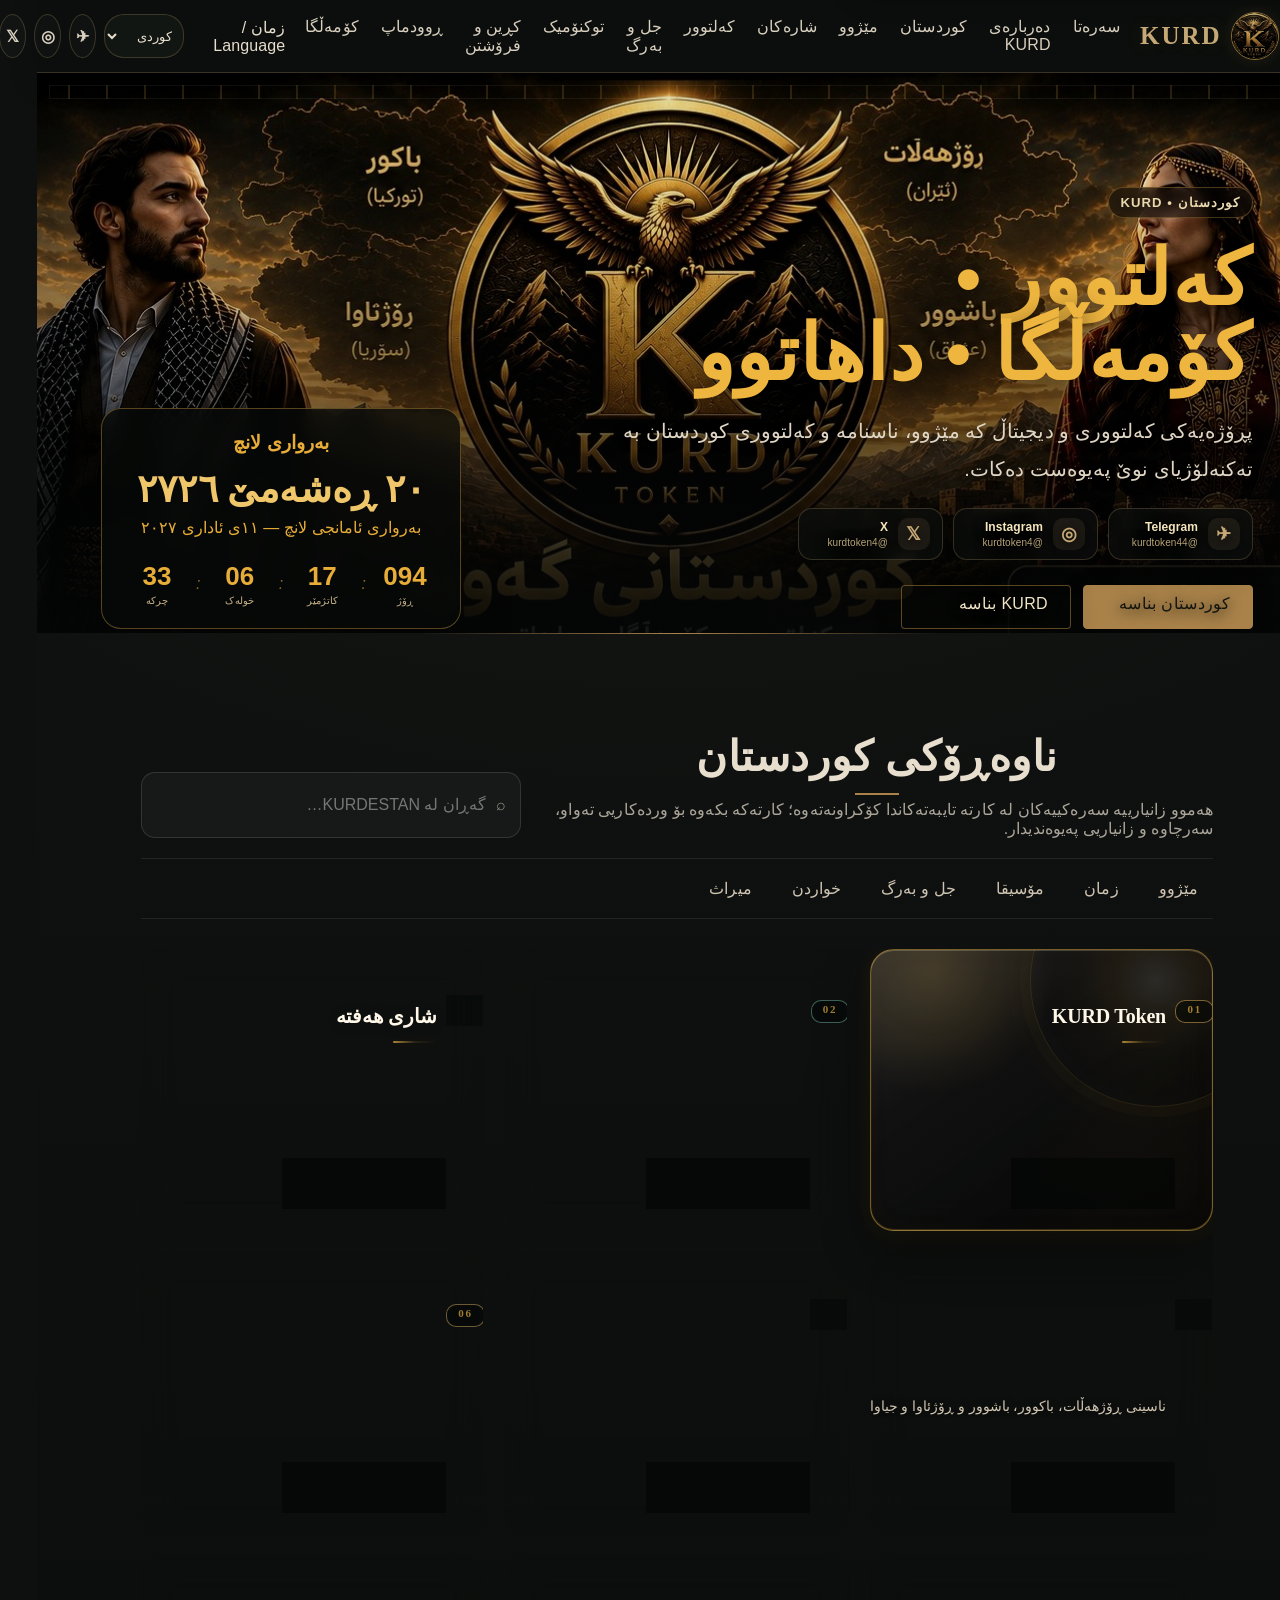
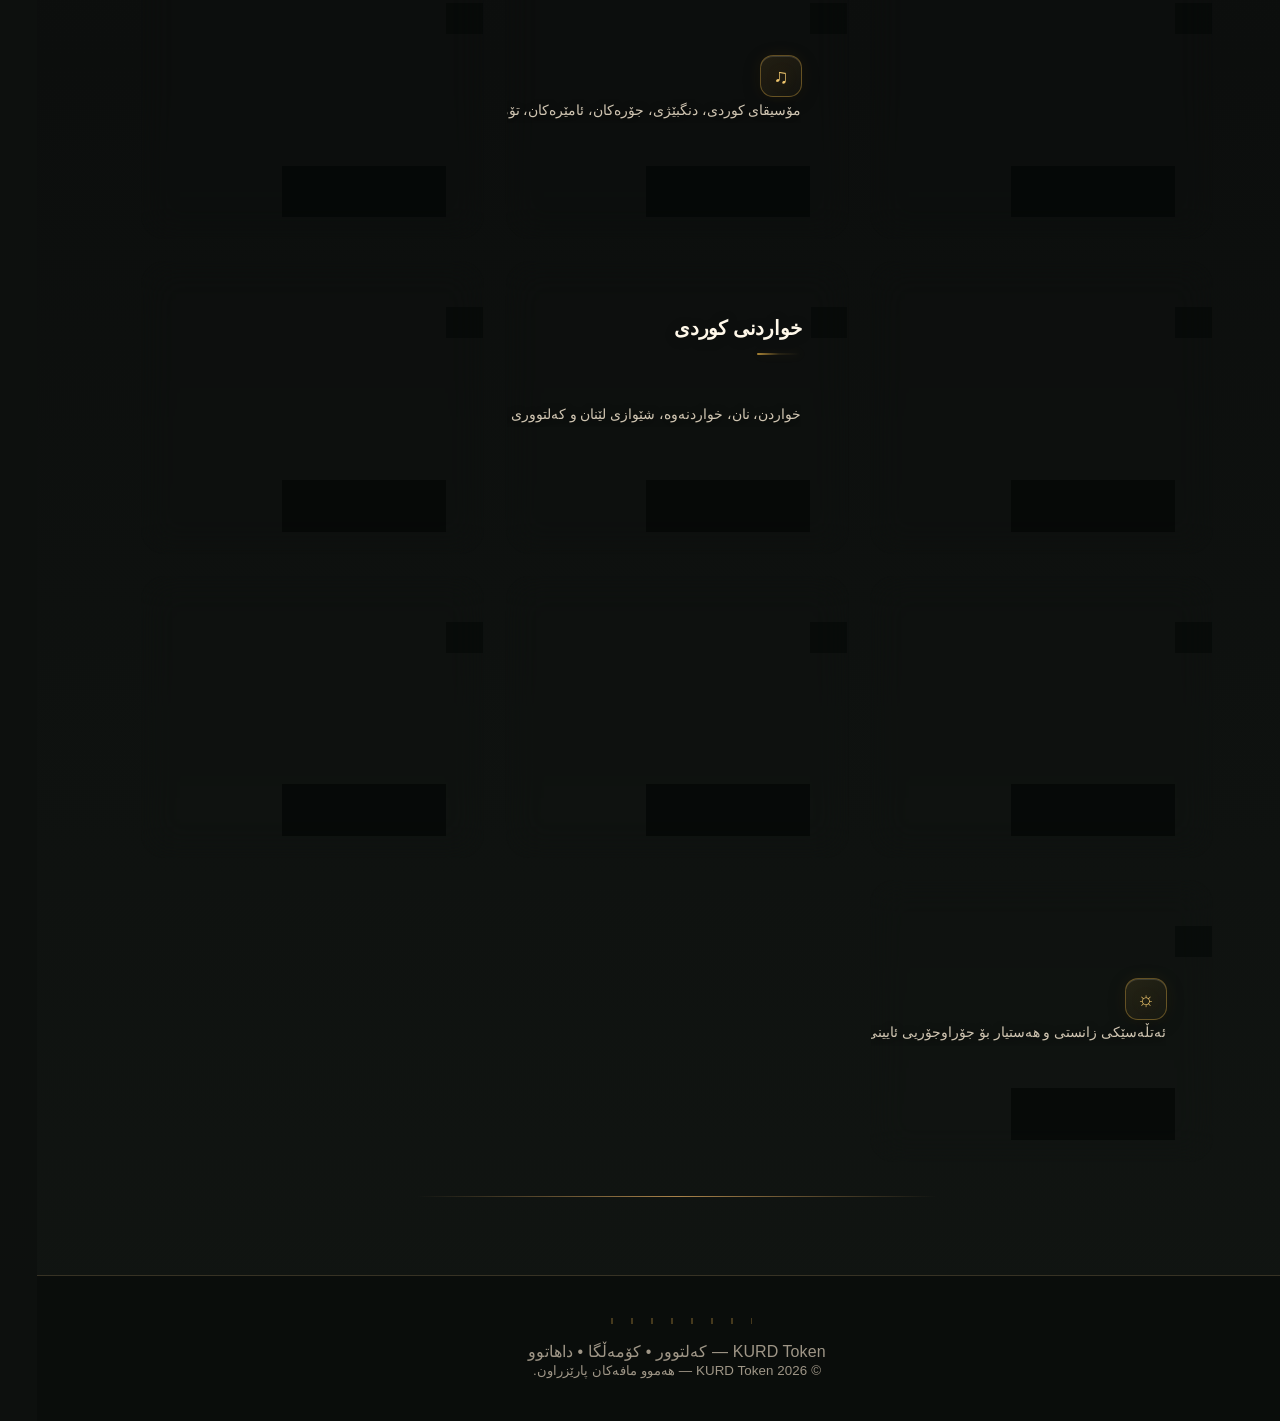
==== commit d3355722: "Add files via upload" ====
--- a/index.html
+++ b/index.html
@@ -55,7 +55,7 @@
 .master-card-grid{content-visibility:auto;contain-intrinsic-size:900px}
 @media(max-width:700px){.hero-content .countdown,.hero-countdown,.countdown{top:60%!important;transform:translateY(4px)}.master-modal-body{overscroll-behavior:contain}.master-nav-card{min-height:164px}.master-card-grid{gap:12px}}
 @media(prefers-reduced-motion:reduce){*,*::before,*::after{scroll-behavior:auto!important;transition:none!important;animation:none!important}}
-</style><link href="signature-v543.css" rel="stylesheet"/>
+</style><link href="signature-v543.css" rel="stylesheet"/><link href="card-system-v561.css" rel="stylesheet"/>
 </head><body>
 <a class="skip-link" href="#main-content">کردنەوەی ڕاستەوخۆی ناوەڕۆکی سەرەکی / Skip to content</a>
 <!-- KURD Token_MASTER_SECTION_CARDS -->
--- a/card-system-v561.css
+++ b/card-system-v561.css
@@ -0,0 +1,206 @@
+/* KURDESTAN V5.63 — Premium Bold Soft-Light Card Refinement
+   One canonical visual system for all 16 master cards.
+   No topic/background photography; the only card image is the KURD token logo. */
+.master-card-grid{
+  display:grid!important;
+  grid-template-columns:repeat(3,minmax(0,1fr))!important;
+  gap:22px!important;
+  max-width:1280px!important;
+  margin:26px auto 0!important;
+  align-items:stretch!important;
+}
+.master-nav-card{
+  position:relative!important;
+  display:flex!important;
+  flex-direction:column!important;
+  min-height:282px!important;
+  height:100%!important;
+  padding:22px 22px 20px!important;
+  border:1px solid rgba(230,177,68,.50)!important;
+  border-radius:24px!important;
+  overflow:hidden!important;
+  isolation:isolate!important;
+  text-align:right!important;
+  cursor:pointer!important;
+  color:#f5ead5!important;
+  background:
+    linear-gradient(145deg,rgba(255,255,255,.135),rgba(255,255,255,.040) 34%,rgba(5,5,5,.78) 100%),
+    radial-gradient(circle at 18% 8%,rgba(230,177,68,.18),transparent 32%),
+    radial-gradient(circle at 88% 86%,rgba(230,177,68,.075),transparent 38%),
+    rgba(7,7,7,.90)!important;
+  box-shadow:
+    0 20px 48px rgba(0,0,0,.48),
+    0 8px 28px rgba(230,177,68,.055),
+    0 0 26px rgba(230,177,68,.065),
+    inset 0 1px 0 rgba(255,255,255,.16),
+    inset 0 -1px 0 rgba(230,177,68,.17),
+    inset 0 0 0 1px rgba(230,177,68,.055),
+    inset 0 0 34px rgba(230,177,68,.018)!important;
+  backdrop-filter:blur(18px) saturate(115%)!important;
+  -webkit-backdrop-filter:blur(18px) saturate(115%)!important;
+  transform:translateZ(0)!important;
+  transition:transform .28s ease,border-color .28s ease,box-shadow .28s ease,background .28s ease!important;
+}
+.master-nav-card::before{
+  content:""!important;
+  position:absolute!important;
+  inset:0!important;
+  z-index:-1!important;
+  pointer-events:none!important;
+  background:
+    linear-gradient(118deg,transparent 0%,rgba(255,255,255,.10) 30%,rgba(230,177,68,.045) 43%,transparent 57%),
+    radial-gradient(circle at 72% 0%,rgba(255,255,255,.10),transparent 28%),
+    repeating-linear-gradient(135deg,rgba(230,177,68,.020) 0 1px,transparent 1px 14px)!important;
+  opacity:1!important;
+}
+.master-nav-card .card-title::after{
+  content:""!important;
+  display:block!important;
+  width:44px!important;
+  height:2px!important;
+  margin-top:9px!important;
+  margin-inline-start:0!important;
+  border-radius:999px!important;
+  background:linear-gradient(90deg,rgba(230,177,68,.72),rgba(230,177,68,.12),transparent)!important;
+  box-shadow:0 0 10px rgba(230,177,68,.10)!important;
+}
+.master-nav-card:hover::before,.master-nav-card:focus-visible::before{
+  background:
+    linear-gradient(118deg,transparent 0%,rgba(255,255,255,.13) 30%,rgba(230,177,68,.055) 43%,transparent 57%),
+    radial-gradient(circle at 72% 0%,rgba(255,255,255,.12),transparent 28%),
+    repeating-linear-gradient(135deg,rgba(230,177,68,.022) 0 1px,transparent 1px 14px)!important;
+}
+.master-nav-card::after{
+  content:""!important;
+  position:absolute!important;
+  left:auto!important;
+  right:-70px!important;
+  top:-95px!important;
+  width:250px!important;
+  height:250px!important;
+  border-radius:50%!important;
+  background:radial-gradient(circle,rgba(255,244,210,.13) 0%,rgba(230,177,68,.075) 24%,rgba(230,177,68,.025) 44%,transparent 72%)!important;
+  pointer-events:none!important;
+  z-index:-1!important;
+}
+.master-nav-card:hover,.master-nav-card:focus-visible{
+  transform:translateY(-6px)!important;
+  border-color:rgba(230,177,68,.88)!important;
+  box-shadow:
+    0 28px 66px rgba(0,0,0,.54),
+    0 10px 34px rgba(230,177,68,.075),
+    0 0 38px rgba(230,177,68,.15),
+    inset 0 1px 0 rgba(255,255,255,.20),
+    inset 0 0 28px rgba(230,177,68,.045)!important;
+  outline:none!important;
+}
+.master-nav-card:focus-visible{box-shadow:0 0 0 3px rgba(230,177,68,.22),0 24px 58px rgba(0,0,0,.44)!important}
+.master-nav-card .card-token-logo{
+  position:absolute!important;
+  top:17px!important;
+  left:17px!important;
+  width:76px!important;
+  height:76px!important;
+  object-fit:cover!important;
+  border-radius:50%!important;
+  border:1px solid rgba(230,177,68,.62)!important;
+  background:rgba(3,3,3,.82)!important;
+  box-shadow:
+    0 0 0 5px rgba(230,177,68,.045),
+    0 10px 28px rgba(0,0,0,.50),
+    0 0 26px rgba(230,177,68,.14)!important;
+  opacity:1!important;
+  z-index:3!important;
+  transition:transform .28s ease,box-shadow .28s ease!important;
+}
+.master-nav-card:hover .card-token-logo,.master-nav-card:focus-visible .card-token-logo{
+  transform:scale(1.055)!important;
+  box-shadow:
+    0 0 0 6px rgba(230,177,68,.07),
+    0 12px 34px rgba(0,0,0,.56),
+    0 0 34px rgba(230,177,68,.22)!important;
+}
+.master-nav-card .card-number{
+  position:relative!important;
+  z-index:3!important;
+  align-self:flex-start!important;
+  margin:4px 0 0 92px!important;
+  min-height:18px!important;
+  color:#e6b144!important;
+  font:800 11px/1 Georgia,"Times New Roman",serif!important;
+  letter-spacing:.16em!important;
+  opacity:.68!important;
+}
+.master-nav-card .card-icon{
+  position:relative!important;
+  z-index:3!important;
+  display:flex!important;
+  align-items:center!important;
+  justify-content:center!important;
+  width:42px!important;
+  height:42px!important;
+  margin:25px 0 14px!important;
+  border:1px solid rgba(230,177,68,.36)!important;
+  border-radius:13px!important;
+  background:linear-gradient(145deg,rgba(230,177,68,.105),rgba(230,177,68,.035))!important;
+  color:#efc66d!important;
+  font-size:20px!important;
+  line-height:1!important;
+  text-shadow:0 0 16px rgba(230,177,68,.24)!important;
+  box-shadow:inset 0 1px 0 rgba(255,255,255,.13),0 4px 18px rgba(0,0,0,.22),0 0 18px rgba(230,177,68,.075)!important;
+  transform:none!important;
+}
+.master-nav-card:hover .card-icon,.master-nav-card:focus-visible .card-icon{transform:none!important}
+.master-nav-card .card-title{
+  position:relative!important;
+  z-index:3!important;
+  margin:0 0 9px!important;
+  color:#fff8e9!important;
+  font-family:Georgia,"Times New Roman",serif!important;
+  font-size:20px!important;
+  font-weight:900!important;
+  line-height:1.48!important;
+  letter-spacing:-.01em!important;
+  text-wrap:balance!important;
+}
+.master-nav-card .card-desc{
+  position:relative!important;
+  z-index:3!important;
+  margin:0!important;
+  color:#e1d5c0!important;
+  font-size:13.5px!important;
+  line-height:1.82!important;
+  opacity:.92!important;
+  display:-webkit-box!important;
+  -webkit-line-clamp:3!important;
+  -webkit-box-orient:vertical!important;
+  overflow:hidden!important;
+}
+.master-nav-card .card-open{
+  position:relative!important;
+  z-index:3!important;
+  margin-top:auto!important;
+  padding-top:14px!important;
+  color:#e8b44b!important;
+  font-size:12px!important;
+  font-weight:900!important;
+  border-top:1px solid rgba(230,177,68,.16)!important;
+  opacity:.96!important;
+}
+.master-nav-card .card-open::before{display:none!important}
+.master-nav-card .card-open::after{content:"  ↗"!important;opacity:.78!important}
+@media(max-width:1050px){
+  .master-card-grid{grid-template-columns:repeat(2,minmax(0,1fr))!important;gap:18px!important}
+}
+@media(max-width:700px){
+  .master-card-grid{grid-template-columns:1fr!important;gap:14px!important;margin-top:22px!important}
+  .master-nav-card{min-height:244px!important;padding:20px!important;border-radius:21px!important}
+  .master-nav-card .card-token-logo{top:15px!important;left:15px!important;width:66px!important;height:66px!important}
+  .master-nav-card .card-number{margin-inline-start:82px!important}
+  .master-nav-card .card-icon{margin-top:22px!important;width:40px!important;height:40px!important;font-size:19px!important}
+  .master-nav-card .card-title{font-size:19px!important;line-height:1.45!important}
+  .master-nav-card .card-desc{font-size:13px!important;line-height:1.78!important}
+}
+@media(prefers-reduced-motion:reduce){
+  .master-nav-card,.master-nav-card:hover,.master-nav-card:focus-visible,.master-nav-card .card-token-logo{transition:none!important;transform:none!important}
+}
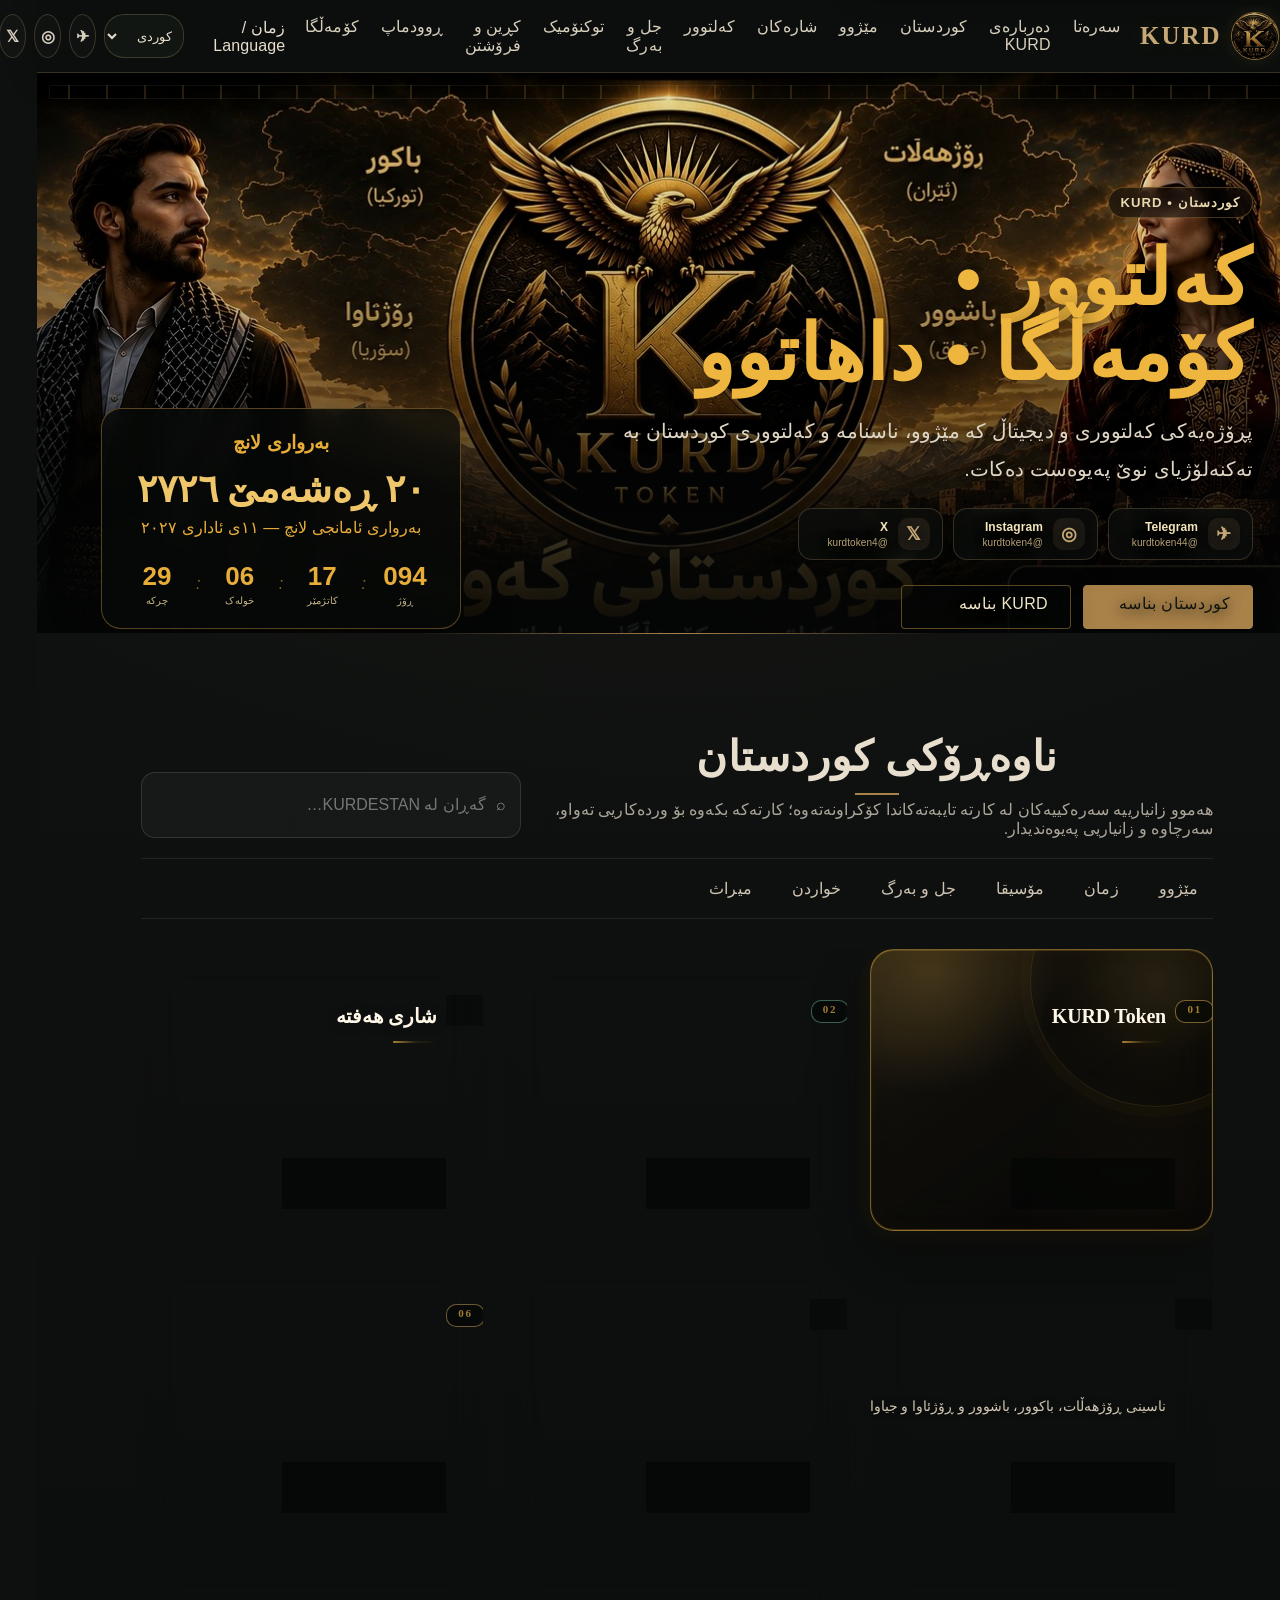
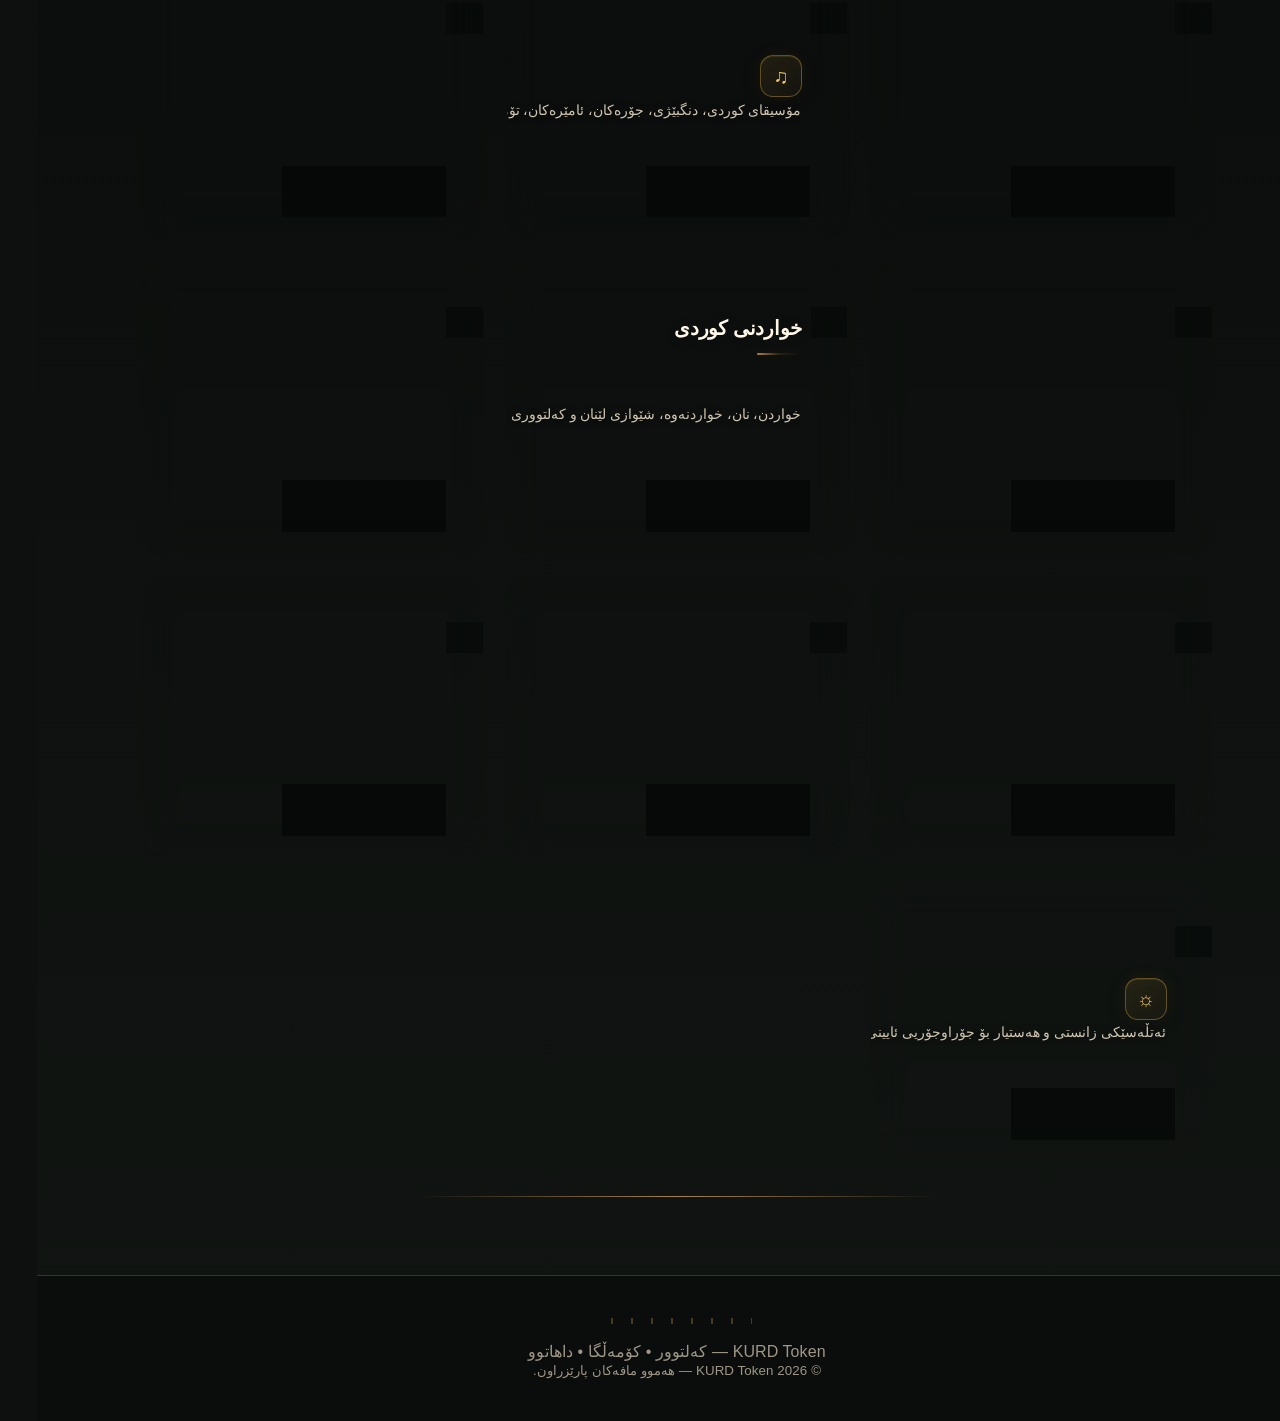
==== commit a7566d3c: "Add files via upload" ====
--- a/index.html
+++ b/index.html
@@ -245,7 +245,7 @@
 <button class="region-card" data-key="south" data-part="باشوور" type="button"><b data-ar="باشور" data-en="Başûr" data-fa="باشوور" data-ku="باشوور" data-tr="Başûr">باشوور</b><span data-ar="العراق" data-en="Iraq" data-fa="عراق" data-ku="عێراق" data-tr="Irak">عێراق</span></button>
 <button class="region-card" data-key="west" data-part="ڕۆژئاوا" type="button"><b data-ar="روج آفا" data-en="Rojava" data-fa="روژئاوا" data-ku="ڕۆژئاوا" data-tr="Rojava">ڕۆژئاوا</b><span data-ar="سوريا" data-en="Syria" data-fa="سوریه" data-ku="سوریا" data-tr="Suriye">سوریا</span></button>
 </div><div aria-label="Kurdistan Cities Atlas" class="atlas-toolbar" id="city-atlas">
-<div class="atlas-intro"><span class="atlas-kicker">KURDESTAN ATLAS</span><h3 data-ar="أطلس مدن كردستان" data-en="Kurdistan Cities Atlas" data-fa="اطلس شهرهای کردستان" data-ku="ئەتڵەسی شارەکانی کوردستان" data-tr="Kürdistan Şehirler Atlası">ئەتڵەسی شارەکانی کوردستان</h3><p data-ar="اختر منطقة لاستكشاف مدنها ثم ابحث باسم المدينة." data-en="Select a region to explore its cities, then search by city name." data-fa="یک منطقه را انتخاب کنید و سپس با نام شهر جستجو کنید." data-ku="لەسەر هەر ناوچەیەک کرتە بکە بۆ بینینی شارەکان؛ دواتر دەتوانیت بە ناوی شار بگەڕێیت." data-tr="Bir bölge seçin ve ardından şehir adına göre arayın.">لەسەر هەر ناوچەیەک کرتە بکە بۆ بینینی شارەکان؛ دواتر دەتوانیت بە ناوی شار بگەڕێیت.</p></div>
+<div class="atlas-intro"><span class="atlas-kicker" data-ar="أطلس كوردستان" data-en="KURDESTAN ATLAS" data-fa="اطلس کوردستان" data-ku="ئەتڵەسی کوردستان" data-tr="KURDESTAN ATLASI">KURDESTAN ATLAS</span><h3 data-ar="أطلس مدن كردستان" data-en="Kurdistan Cities Atlas" data-fa="اطلس شهرهای کردستان" data-ku="ئەتڵەسی شارەکانی کوردستان" data-tr="Kürdistan Şehirler Atlası">ئەتڵەسی شارەکانی کوردستان</h3><p data-ar="اختر منطقة لاستكشاف مدنها ثم ابحث باسم المدينة." data-en="Select a region to explore its cities, then search by city name." data-fa="یک منطقه را انتخاب کنید و سپس با نام شهر جستجو کنید." data-ku="لەسەر هەر ناوچەیەک کرتە بکە بۆ بینینی شارەکان؛ دواتر دەتوانیت بە ناوی شار بگەڕێیت." data-tr="Bir bölge seçin ve ardından şehir adına göre arayın.">لەسەر هەر ناوچەیەک کرتە بکە بۆ بینینی شارەکان؛ دواتر دەتوانیت بە ناوی شار بگەڕێیت.</p></div>
 <label class="atlas-search"><span>⌕</span><input autocomplete="off" data-placeholder-ar="البحث عن مدينة…" data-placeholder-en="Search cities…" data-placeholder-fa="جستجوی شهر…" data-placeholder-ku="گەڕان بە ناوی شار…" data-placeholder-tr="Şehir ara…" id="city-atlas-search" placeholder="گەڕان بە ناوی شار…" type="search"/><button aria-label="Clear" id="city-atlas-clear" type="button">×</button></label>
 </div>
 <div class="atlas-data-note" role="note"><strong data-ar="معيار بيانات المدن" data-en="City data standard" data-fa="پایه داده شهرها" data-ku="پایەی زانیاریی شارەکان" data-tr="Şehir veri standardı">پایەی زانیاریی شارەکان</strong><span data-ar="تُعرض البيانات الرقمية مع السنة والمصدر عند توفرهما؛ وتُوسم الحقول الناقصة بأنها تحتاج إلى مزيد من البحث." data-en="Numeric data is shown with a year and source when available; incomplete fields are explicitly marked as requiring further research." data-fa="داده‌های عددی فقط با سال و منبع مشخص نمایش داده می‌شوند؛ فیلدهای ناقص با وضعیت «نیازمند پژوهش» علامت‌گذاری می‌شوند." data-ku="ژمارە و زانیارییەکان تەنها کاتێک بە دڵنیایی پیشان دەدرێن کە ساڵ و سەرچاوەیان دیار بێت؛ خانەی ناتەواو بە پێویستی بە توێژینەوە نیشان دەدرێت." data-tr="Sayısal veriler mümkün olduğunda yıl ve kaynakla gösterilir; eksik alanlar açıkça ek araştırma gerektiriyor olarak işaretlenir.">ژمارە و زانیارییەکان تەنها کاتێک بە دڵنیایی پیشان دەدرێن کە ساڵ و سەرچاوەیان دیار بێت؛ خانەی ناتەواو بە پێویستی بە توێژینەوە نیشان دەدرێت.</span></div>
@@ -257,7 +257,7 @@
 </div>
 <div class="atlas-research-dashboard" id="atlas-research-dashboard">
 <div class="research-dashboard-head">
-<div><span class="atlas-kicker">RESEARCH CONTROL</span><h4 data-ar="لوحة أبحاث المدن" data-en="City Research Control" data-fa="داشبورد پژوهش شهرها" data-ku="داشبۆردی توێژینەوەی شارەکان" data-tr="Şehir Araştırma Kontrolü">داشبۆردی توێژینەوەی شارەکان</h4>
+<div><span class="atlas-kicker" data-ar="ضبط البحث" data-en="RESEARCH CONTROL" data-fa="کنترل پژوهش" data-ku="کۆنترۆڵی توێژینەوە" data-tr="ARAŞTIRMA KONTROLÜ">RESEARCH CONTROL</span><h4 data-ar="لوحة أبحاث المدن" data-en="City Research Control" data-fa="داشبورد پژوهش شهرها" data-ku="داشبۆردی توێژینەوەی شارەکان" data-tr="Şehir Araştırma Kontrolü">داشبۆردی توێژینەوەی شارەکان</h4>
 <p data-ar="يُعرض نطاق البحث بشفافية؛ ولا تُحتسب الأرقام غير الموثقة كبيانات موثوقة." data-en="Research coverage is shown transparently; unverified numbers are never counted as verified data." data-fa="پوشش پژوهش شفاف نمایش داده می‌شود؛ اعداد بدون منبع به‌عنوان داده تأییدشده محاسبه نمی‌شوند." data-ku="پێشکەوتنی داتا بە شێوەیەکی ڕوون پیشان دەدرێت؛ هیچ ژمارەیەکی بێ سەرچاوە بە داتای پشتڕاستکراو ناژمێررێت." data-tr="Araştırma kapsamı şeffaf gösterilir; doğrulanmamış sayılar doğrulanmış veri olarak sayılmaz.">پێشکەوتنی داتا بە شێوەیەکی ڕوون پیشان دەدرێت؛ هیچ ژمارەیەکی بێ سەرچاوە بە داتای پشتڕاستکراو ناژمێررێت.</p></div>
 </div>
 <div class="research-metrics" id="research-metrics"></div>
@@ -266,16 +266,16 @@
 </div>
 <section class="atlas-evidence-ledger" id="atlas-evidence-ledger">
 <div class="research-dashboard-head">
-<div><span class="atlas-kicker">EVIDENCE LEDGER</span><h4 data-ar="سجل أدلة المدن" data-en="City Evidence Ledger" data-fa="دفتر شواهد شهرها" data-ku="دفتر بەڵگەی شارەکان" data-tr="Şehir Kanıt Defteri">دفتر بەڵگەی شارەکان</h4>
+<div><span class="atlas-kicker" data-ar="سجل الأدلة" data-en="EVIDENCE LEDGER" data-fa="دفتر شواهد" data-ku="تۆماری بەڵگە" data-tr="KANIT KAYDI">EVIDENCE LEDGER</span><h4 data-ar="سجل أدلة المدن" data-en="City Evidence Ledger" data-fa="دفتر شواهد شهرها" data-ku="دفتر بەڵگەی شارەکان" data-tr="Şehir Kanıt Defteri">دفتر بەڵگەی شارەکان</h4>
 <p data-ar="يُقيّم كل مدينة حقلًا بحقل؛ والمصدر الإقليمي لا يحل محل المصدر الخاص بالمدينة." data-en="Every city is scored field-by-field; a regional source never substitutes for a city-specific source." data-fa="هر شهر فیلدبه‌فیلد ارزیابی می‌شود؛ منبع منطقه‌ای جای منبع اختصاصی شهر را نمی‌گیرد." data-ku="هەر شار بە خانەیەکی جیاواز هەڵدەسەنگێندرێت؛ سەرچاوەی ناوچەیی جێگای سەرچاوەی تایبەتی شار ناگرێتەوە." data-tr="Her şehir alan bazında değerlendirilir; bölgesel kaynak şehir-özel kaynağın yerine geçmez.">هەر شار بە خانەیەکی جیاواز هەڵدەسەنگێندرێت؛ سەرچاوەی ناوچەیی جێگای سەرچاوەی تایبەتی شار ناگرێتەوە.</p></div>
 </div>
 <div class="evidence-controls"><label><span data-ar="المنطقة" data-en="Region" data-fa="منطقه" data-ku="ناوچە" data-tr="Bölge">ناوچە</span><select id="evidence-region"><option value="all">All</option><option value="ڕۆژهەڵات">Rojhelat</option><option value="باکوور">Bakur</option><option value="باشوور">Başûr</option><option value="ڕۆژئاوا">Rojava</option></select></label><label><span data-ar="الحد الأدنى" data-en="Minimum score" data-fa="حداقل امتیاز" data-ku="کەمترین نمرە" data-tr="Asgari puan">کەمترین نمرە</span><select id="evidence-score"><option value="0">0+</option><option value="4">4+</option><option value="6">6+</option><option value="8">8+</option></select></label><label><span data-ar="بحث" data-en="Search" data-fa="جستجو" data-ku="گەڕان" data-tr="Ara">گەڕان</span><input id="evidence-search" placeholder="City…" type="search"/></label></div>
 <div class="evidence-summary" id="evidence-summary"></div>
-<div class="evidence-table-wrap"><table class="evidence-table"><thead><tr><th>City</th><th>Region</th><th>Score</th><th>Population</th><th>History</th><th>Heritage</th><th>Culture</th><th>Language</th><th>Economy</th><th>Sources</th><th>Integrity</th></tr></thead><tbody id="evidence-table-body"></tbody></table></div>
+<div class="evidence-table-wrap"><table class="evidence-table"><thead><tr><th>City</th><th>Region</th><th>Score</th><th data-ar="السكان" data-en="Population" data-fa="جمعیت" data-ku="دانیشتوان" data-tr="Nüfus">Population</th><th>History</th><th>Heritage</th><th>Culture</th><th>Language</th><th>Economy</th><th>Sources</th><th data-ar="سلامة البيانات" data-en="Integrity" data-fa="یکپارچگی" data-ku="تەواوی و دروستی" data-tr="Bütünlük">Integrity</th></tr></thead><tbody id="evidence-table-body"></tbody></table></div>
 <div class="academic-dossier box card4-atlas-master" data-card4-atlas="master">
 <h3 data-ar="الأطلس الأكاديمي للمناطق الأربع" data-en="Academic Four-Region Atlas" data-fa="اطلس دانشگاهی چهار حوزه کوردستان" data-ku="ئەتڵەسی زانستیی چوار پارچەی کوردستان" data-tr="Akademik Dört Bölge Atlası">ئەتڵەسی زانستیی چوار پارچەی کوردستان</h3>
 <p data-ar="يتعامل هذا الأطلس مع المناطق الأربع للمشروع بوصفها فئات جغرافية-ثقافية للبحث، ولا يستبدل الحدود الرسمية أو المصطلحات الإدارية للدول المعاصرة." data-en="This atlas treats the project's four geographic-cultural regions as research categories. The labels are project-facing geographic-cultural categories and do not replace the official borders or administrative terminology of contemporary states." data-fa="این اطلس چهار حوزه جغرافیایی-فرهنگی پروژه را به‌عنوان واحدهای پژوهشی معرفی می‌کند. این برچسب‌ها جایگزین مرزهای رسمی یا تقسیمات اداری دولت‌های معاصر نیستند." data-ku="ئەم ئەتڵەسە چوار ناوچەی بەکارهێنراوی پڕۆژەکە بە شێوەیەکی جۆگرافیایی-مێژوویی و بە بەڵگە دەناسێنێت. ناوی ناوچەکان بۆ پۆلێنکردنی کەلتووریی پڕۆژەکەیە و جێگرەوەی سنووری فەرمیی وڵاتان نییە." data-tr="Bu atlas, projenin dört coğrafi-kültürel bölgesini araştırma kategorileri olarak ele alır. Etiketler çağdaş devletlerin resmî sınırlarının veya idari terminolojisinin yerine geçmez.">ئەم ئەتڵەسە چوار ناوچەی بەکارهێنراوی پڕۆژەکە بە شێوەیەکی جۆگرافیایی-مێژوویی و بە بەڵگە دەناسێنێت. ناوی ناوچەکان بۆ پۆلێنکردنی کەلتووریی پڕۆژەکەیە و جێگرەوەی سنووری فەرمیی وڵاتان نییە.</p>
-<div class="research-metrics card4-metrics"><div><b>4</b><span>Project regions</span></div><div><b>96</b><span>City atlas records</span></div><div><b>4</b><span>State contexts</span></div><div><b>A–D</b><span>Evidence levels</span></div></div>
+<div class="research-metrics card4-metrics"><div><b>4</b><span data-ar="مناطق المشروع" data-en="Project regions" data-fa="مناطق پروژه" data-ku="ناوچەکانی پڕۆژە" data-tr="Proje bölgeleri">Project regions</span></div><div><b>96</b><span data-ar="سجلات أطلس المدن" data-en="City atlas records" data-fa="رکوردهای اطلس شهرها" data-ku="تۆمارەکانی ئەتڵەسی شار" data-tr="Şehir atlası kayıtları">City atlas records</span></div><div><b>4</b><span data-ar="السياقات الدولية" data-en="State contexts" data-fa="بافت‌های دولتی" data-ku="چوارچێوەکانی دەوڵەت" data-tr="Devlet bağlamları">State contexts</span></div><div><b>A–D</b><span data-ar="مستويات الأدلة" data-en="Evidence levels" data-fa="سطوح شواهد" data-ku="ئاستەکانی بەڵگە" data-tr="Kanıt düzeyleri">Evidence levels</span></div></div>
 <div class="academic-item"><h4>1. تعریف و دامنه</h4><p>«چوار بەش» لەم وێبسایتەدا چوارچێوەیەکی جۆگرافیایی-کەلتوورییە بۆ ڕێکخستنی داتا: ڕۆژهەڵات لە ئێران، باکوور لە تورکیا، باشوور لە عێراق و ڕۆژئاوا لە سوریە. ئەم زاراوەیە نابێت وەک یەکەیەکی کارگێڕیی یەکگرتوو یان سنوورێکی یاساییی هاوچەرخ لێک بدرێتەوە. بەکارهێنانی مێژوویی ناوی کوردستان لە سەردەمە جیاوازەکاندا هەمان شێوە نەبووە.</p></div>
 <div class="academic-item"><h4>2. ڕۆژهەڵات — ئێران</h4><p>ئەم بوارە لە پڕۆژەدا ئاماژە بە ناوچە کوردنشینەکانی ئێران دەکات و داتاکان دەبێت بە پارێزگا، ناوچە و شار بە وردی جیا بکرێنەوە. سەرچاوە پسپۆڕەکان بڵاوبوونەوەی گروپ و هۆزە کوردەکان لە ڕۆژئاوا و باکووری ڕۆژئاوای ئێران تۆمار کردووە؛ هەورامانیش نموونەیەکی گرنگی دیمەنی کەلتووریی کوردییە لە زاگرۆس.</p><p><b>نموونەی بەڵگەدار:</b> UNESCO دیمەنی کەلتووری هەورامان/ئوراماناتی لە پارێزگاکانی کوردستان و کرماشان بە میراثی جیهانی تۆمار کردووە و پەیوەندییەکەی بە کەلتووری هەورامی و گونجانی مێژوویی لەگەڵ ژینگەی زاگرۆس باس دەکات.</p></div>
 <div class="academic-item"><h4>3. باکوور — تورکیا</h4><p>ئەم بوارە لە پڕۆژەدا ئاماژە بە ناوچە کوردنشینەکانی تورکیا دەکات؛ بەڵام هەر شوێنێکی مێژوویی لەم جۆگرافیایەدا بەڵگەی «دروستکراوی کوردان» نییە. ئامەد نموونەیەکی میراثی چەندچینە کە یونسکۆ سەردەمە هێلێنی، ڕۆمانی، ساسانی، بیزەنتی، ئیسلامی و عوسمانییەکانی لە مێژووی ئەو شوێنەدا تۆمار کردووە. بۆیە جۆگرافیای کوردنشین دەبێت لە ناسنامەی دروستکەرانی سەرەتایی بەرهەمەکە جیا تۆمار بکرێت.</p></div>
@@ -305,7 +305,7 @@
 <div class="history-hero box"><span class="research-badge">KURDESTAN • HISTORICAL ATLAS • ACADEMIC EDITION</span><h2 data-ar="تاريخ كردستان — الأطلس التاريخي الأكاديمي" data-en="History of Kurdistan — Academic Historical Atlas" data-fa="تاریخ کردستان — اطلس تاریخی دانشگاهی" data-ku="مێژووی کوردستان — ئەتلەسی مێژوویی ئەکادیمی" data-tr="Kürdistan Tarihi — Akademik Tarih Atlası">مێژووی کوردستان — ئەتلەسی مێژوویی ئەکادیمی</h2><p data-ar="هذه البطاقة هي المرجع التاريخي الرئيسي: الجغرافيا التاريخية، المصادر القديمة، العصور الوسطى، الإمارات، العثمانيون والصفويون، القرن التاسع عشر، الحرب العالمية الأولى، سيفر ولوزان والتاريخ الحديث." data-en="This card is the primary historical reference: historical geography, ancient sources, medieval history, emirates, Ottoman–Safavid history, the nineteenth century, World War I, Sèvres and Lausanne, and modern history." data-fa="این کارت مرجع اصلی تاریخ کردستان است: جغرافیای تاریخی، منابع باستانی، قرون میانه، امارت‌ها، عثمانی–صفوی، قرن نوزدهم، جنگ جهانی اول، سِور و لوزان و تاریخ معاصر." data-ku="ئەم کارتە مرجعی سەرەکیی مێژووی کوردستانە: جۆگرافیای مێژوویی، سەرچاوە کۆنەکان، سەردەمی ناوەڕاست، ئیمارەتەکان، عوسمانی–سەفەوی، سەدەی ١٩، جەنگی یەکەمی جیهانی، سێڤر و لۆزان و مێژووی هاوچەرخ." data-tr="Bu kart tarihî coğrafya, antik kaynaklar, Orta Çağ, emirlikler, Osmanlı–Safevi dönemi, 19. yüzyıl, I. Dünya Savaşı, Sevr, Lozan ve modern tarihi kapsayan ana tarih referansıdır.">ئەم کارتە مرجعی سەرەکیی مێژووی کوردستانە: جۆگرافیای مێژوویی، سەرچاوە کۆنەکان، سەردەمی ناوەڕاست، ئیمارەتەکان، عوسمانی–سەفەوی، سەدەی ١٩، جەنگی یەکەمی جیهانی، سێڤر و لۆزان و مێژووی هاوچەرخ.</p></div>
 <div class="history-stat-grid"><div><strong>20</strong><span>بوارە توێژینەوەییەکان</span></div><div><strong>26</strong><span>نقطه زمانی</span></div><div><strong>4</strong><span>مسیر لۆژیکه‌ای</span></div><div><strong>A–D</strong><span>ئاستی بەڵگە</span></div></div>
 <div class="box"><h3 data-ar="كيف نقرأ التاريخ" data-en="How the history is read" data-fa="اصل خواندن تاریخ" data-ku="بنەمای خوێندنەوەی مێژوو" data-tr="Tarih nasıl okunur">بنەمای خوێندنەوەی مێژوو</h3><p>مێژووی کوردستان لە چوارچێوەی مێژووی ناوچەیی، ئیمپراتۆرییەکان، شارەکان، کۆمەڵگا و سەرچاوەی نووسراو و شوێنەواری دەخوێندرێتەوە. ناوی «کوردستان» و سنووری ئەمڕۆ نابێت بە شێوەیەکی ئەنکرۆنیستی بۆ هەموو سەردەمەکان بگوازرێتەوە.</p></div>
-<div class="history-domain-grid"><article class="history-domain" data-history-domain="geography &amp; changing meanings"><span class="domain-no">01</span><div><h4 data-ar="الجغرافيا وتغير دلالات الاسم" data-en="Geography &amp; changing meanings" data-fa="جغرافیا و تغییر معنای نام" data-ku="جۆگرافیا و گۆڕانی مانای ناو" data-tr="Coğrafya ve değişen anlamlar">جۆگرافیا و گۆڕانی مانای ناو</h4><p data-ar="کوردستان لە هەموو سەردەمەکاندا ناوی یەک سنووری جێگیر نەبووە. هەر نەخشەیەک دەبێت سەردەم، سەرچاوە و ڕێگای دیاریکردنی سنوور ڕوون بکات." data-en="کوردستان لە هەموو سەردەمەکاندا ناوی یەک سنووری جێگیر نەبووە. هەر نەخشەیەک دەبێت سەردەم، سەرچاوە و ڕێگای دیاریکردنی سنوور ڕوون بکات." data-fa="کوردستان لە هەموو سەردەمەکاندا ناوی یەک سنووری جێگیر نەبووە. هەر نەخشەیەک دەبێت سەردەم، سەرچاوە و ڕێگای دیاریکردنی سنوور ڕوون بکات." data-ku="کوردستان لە هەموو سەردەمەکاندا ناوی یەک سنووری جێگیر نەبووە. هەر نەخشەیەک دەبێت سەردەم، سەرچاوە و ڕێگای دیاریکردنی سنوور ڕوون بکات." data-tr="کوردستان لە هەموو سەردەمەکاندا ناوی یەک سنووری جێگیر نەبووە. هەر نەخشەیەک دەبێت سەردەم، سەرچاوە و ڕێگای دیاریکردنی سنوور ڕوون بکات.">کوردستان لە هەموو سەردەمەکاندا ناوی یەک سنووری جێگیر نەبووە. هەر نەخشەیەک دەبێت سەردەم، سەرچاوە و ڕێگای دیاریکردنی سنوور ڕوون بکات.</p></div></article><article class="history-domain" data-history-domain="prehistory &amp; archaeology"><span class="domain-no">02</span><div><h4 data-ar="ما قبل التاريخ وعلم الآثار" data-en="Prehistory &amp; archaeology" data-fa="پیشاتاریخ و باستان‌شناسی" data-ku="پێش مێژوو و شوێنەوارناسی" data-tr="Tarih öncesi ve arkeoloji">پێش مێژوو و شوێنەوارناسی</h4><p data-ar="بەڵگەی شوێنەوارناسی بۆ ژیانی مرۆڤ لە زاگرۆس و ناوچەکانی دەوروبەر گرنگە؛ بەڵام بەڵگەی کۆن نابێت بە خۆی بە ناسنامەی نەتەوەییی ئەمڕۆ بگۆڕدرێت." data-en="بەڵگەی شوێنەوارناسی بۆ ژیانی مرۆڤ لە زاگرۆس و ناوچەکانی دەوروبەر گرنگە؛ بەڵام بەڵگەی کۆن نابێت بە خۆی بە ناسنامەی نەتەوەییی ئەمڕۆ بگۆڕدرێت." data-fa="بەڵگەی شوێنەوارناسی بۆ ژیانی مرۆڤ لە زاگرۆس و ناوچەکانی دەوروبەر گرنگە؛ بەڵام بەڵگەی کۆن نابێت بە خۆی بە ناسنامەی نەتەوەییی ئەمڕۆ بگۆڕدرێت." data-ku="بەڵگەی شوێنەوارناسی بۆ ژیانی مرۆڤ لە زاگرۆس و ناوچەکانی دەوروبەر گرنگە؛ بەڵام بەڵگەی کۆن نابێت بە خۆی بە ناسنامەی نەتەوەییی ئەمڕۆ بگۆڕدرێت." data-tr="بەڵگەی شوێنەوارناسی بۆ ژیانی مرۆڤ لە زاگرۆس و ناوچەکانی دەوروبەر گرنگە؛ بەڵام بەڵگەی کۆن نابێت بە خۆی بە ناسنامەی نەتەوەییی ئەمڕۆ بگۆڕدرێت.">بەڵگەی شوێنەوارناسی بۆ ژیانی مرۆڤ لە زاگرۆس و ناوچەکانی دەوروبەر گرنگە؛ بەڵام بەڵگەی کۆن نابێت بە خۆی بە ناسنامەی نەتەوەییی ئەمڕۆ بگۆڕدرێت.</p></div></article><article class="history-domain" data-history-domain="ancient names &amp; ethnonyms"><span class="domain-no">03</span><div><h4 data-ar="الأسماء القديمة وأسماء الجماعات" data-en="Ancient names &amp; ethnonyms" data-fa="نام‌های باستانی و قوم‌نام‌ها" data-ku="ناوە کۆنەکان و ناوی کۆمەڵەکان" data-tr="Antik adlar ve etnonimler">ناوە کۆنەکان و ناوی کۆمەڵەکان</h4><p data-ar="ناوەکانی وەک Carduchi و Cyrtii لە سەرچاوە کلاسیکەکاندا هاتوون. پەیوەندیی ڕاستەوخۆی ئەم ناوانە بە کوردەکانی ئەمڕۆ بابەتی گفتوگۆی زانستییە." data-en="ناوەکانی وەک Carduchi و Cyrtii لە سەرچاوە کلاسیکەکاندا هاتوون. پەیوەندیی ڕاستەوخۆی ئەم ناوانە بە کوردەکانی ئەمڕۆ بابەتی گفتوگۆی زانستییە." data-fa="ناوەکانی وەک Carduchi و Cyrtii لە سەرچاوە کلاسیکەکاندا هاتوون. پەیوەندیی ڕاستەوخۆی ئەم ناوانە بە کوردەکانی ئەمڕۆ بابەتی گفتوگۆی زانستییە." data-ku="ناوەکانی وەک Carduchi و Cyrtii لە سەرچاوە کلاسیکەکاندا هاتوون. پەیوەندیی ڕاستەوخۆی ئەم ناوانە بە کوردەکانی ئەمڕۆ بابەتی گفتوگۆی زانستییە." data-tr="ناوەکانی وەک Carduchi و Cyrtii لە سەرچاوە کلاسیکەکاندا هاتوون. پەیوەندیی ڕاستەوخۆی ئەم ناوانە بە کوردەکانی ئەمڕۆ بابەتی گفتوگۆی زانستییە.">ناوەکانی وەک Carduchi و Cyrtii لە سەرچاوە کلاسیکەکاندا هاتوون. پەیوەندیی ڕاستەوخۆی ئەم ناوانە بە کوردەکانی ئەمڕۆ بابەتی گفتوگۆی زانستییە.</p></div></article><article class="history-domain" data-history-domain="classical sources"><span class="domain-no">04</span><div><h4 data-ar="المصادر الكلاسيكية" data-en="Classical sources" data-fa="منابع کلاسیک" data-ku="سەرچاوە کلاسیکەکان" data-tr="Klasik kaynaklar">سەرچاوە کلاسیکەکان</h4><p data-ar="دەقی گزنفون و نووسینە کۆنەکانی تر بۆ جوگرافیا و کۆمەڵەکانی ناوچەکە بەهادارن، بەڵام دەبێت لە کۆنتێکستی خۆیان بخوێندرێنەوە." data-en="دەقی گزنفون و نووسینە کۆنەکانی تر بۆ جوگرافیا و کۆمەڵەکانی ناوچەکە بەهادارن، بەڵام دەبێت لە کۆنتێکستی خۆیان بخوێندرێنەوە." data-fa="دەقی گزنفون و نووسینە کۆنەکانی تر بۆ جوگرافیا و کۆمەڵەکانی ناوچەکە بەهادارن، بەڵام دەبێت لە کۆنتێکستی خۆیان بخوێندرێنەوە." data-ku="دەقی گزنفون و نووسینە کۆنەکانی تر بۆ جوگرافیا و کۆمەڵەکانی ناوچەکە بەهادارن، بەڵام دەبێت لە کۆنتێکستی خۆیان بخوێندرێنەوە." data-tr="دەقی گزنفون و نووسینە کۆنەکانی تر بۆ جوگرافیا و کۆمەڵەکانی ناوچەکە بەهادارن، بەڵام دەبێت لە کۆنتێکستی خۆیان بخوێندرێنەوە.">دەقی گزنفون و نووسینە کۆنەکانی تر بۆ جوگرافیا و کۆمەڵەکانی ناوچەکە بەهادارن، بەڵام دەبێت لە کۆنتێکستی خۆیان بخوێندرێنەوە.</p></div></article><article class="history-domain" data-history-domain="early islamic &amp; medieval history"><span class="domain-no">05</span><div><h4 data-ar="العصر الإسلامي المبكر والوسيط" data-en="Early Islamic &amp; medieval history" data-fa="دوره اسلامی آغازین و میانه" data-ku="سەردەمی ئیسلامیی سەرەتایی و ناوەڕاست" data-tr="Erken İslam ve Orta Çağ">سەردەمی ئیسلامیی سەرەتایی و ناوەڕاست</h4><p data-ar="لە سەدەکانی ناوەڕاستدا ناوچەکە لە تۆڕی دەسەڵاتە ئیسلامییەکان، شارەکان، خاندانە ناوخۆییەکان و ڕێگاکانی بازرگانی تێکەڵ بوو." data-en="لە سەدەکانی ناوەڕاستدا ناوچەکە لە تۆڕی دەسەڵاتە ئیسلامییەکان، شارەکان، خاندانە ناوخۆییەکان و ڕێگاکانی بازرگانی تێکەڵ بوو." data-fa="لە سەدەکانی ناوەڕاستدا ناوچەکە لە تۆڕی دەسەڵاتە ئیسلامییەکان، شارەکان، خاندانە ناوخۆییەکان و ڕێگاکانی بازرگانی تێکەڵ بوو." data-ku="لە سەدەکانی ناوەڕاستدا ناوچەکە لە تۆڕی دەسەڵاتە ئیسلامییەکان، شارەکان، خاندانە ناوخۆییەکان و ڕێگاکانی بازرگانی تێکەڵ بوو." data-tr="لە سەدەکانی ناوەڕاستدا ناوچەکە لە تۆڕی دەسەڵاتە ئیسلامییەکان، شارەکان، خاندانە ناوخۆییەکان و ڕێگاکانی بازرگانی تێکەڵ بوو.">لە سەدەکانی ناوەڕاستدا ناوچەکە لە تۆڕی دەسەڵاتە ئیسلامییەکان، شارەکان، خاندانە ناوخۆییەکان و ڕێگاکانی بازرگانی تێکەڵ بوو.</p></div></article><article class="history-domain" data-history-domain="kurdish dynasties &amp; principalities"><span class="domain-no">06</span><div><h4 data-ar="السلالات والإمارات الكردية" data-en="Kurdish dynasties &amp; principalities" data-fa="دودمان‌ها و امارت‌های کردی" data-ku="دیناستی و ئیمارەتە کوردییەکان" data-tr="Kürt hanedanları ve emirlikler">دیناستی و ئیمارەتە کوردییەکان</h4><p data-ar="ئیمارەتەکانی بوتان، سۆران، بابان، بەهدینان، ئەردەلان و ناوچەکانی تر بە شێوەی جیاواز لە نێوان خودموختاری و پەیوەندی بە دەسەڵاتە گەورەکاندا بوون." data-en="ئیمارەتەکانی بوتان، سۆران، بابان، بەهدینان، ئەردەلان و ناوچەکانی تر بە شێوەی جیاواز لە نێوان خودموختاری و پەیوەندی بە دەسەڵاتە گەورەکاندا بوون." data-fa="ئیمارەتەکانی بوتان، سۆران، بابان، بەهدینان، ئەردەلان و ناوچەکانی تر بە شێوەی جیاواز لە نێوان خودموختاری و پەیوەندی بە دەسەڵاتە گەورەکاندا بوون." data-ku="ئیمارەتەکانی بوتان، سۆران، بابان، بەهدینان، ئەردەلان و ناوچەکانی تر بە شێوەی جیاواز لە نێوان خودموختاری و پەیوەندی بە دەسەڵاتە گەورەکاندا بوون." data-tr="ئیمارەتەکانی بوتان، سۆران، بابان، بەهدینان، ئەردەلان و ناوچەکانی تر بە شێوەی جیاواز لە نێوان خودموختاری و پەیوەندی بە دەسەڵاتە گەورەکاندا بوون.">ئیمارەتەکانی بوتان، سۆران، بابان، بەهدینان، ئەردەلان و ناوچەکانی تر بە شێوەی جیاواز لە نێوان خودموختاری و پەیوەندی بە دەسەڵاتە گەورەکاندا بوون.</p></div></article><article class="history-domain" data-history-domain="sharafnama &amp; historical writing"><span class="domain-no">07</span><div><h4 data-ar="شرفنامه والكتابة التاريخية" data-en="Sharafnama &amp; historical writing" data-fa="شرف‌نامه و تاریخ‌نگاری" data-ku="شەرەفنامە و مێژوونووسی" data-tr="Şerefname ve tarih yazımı">شەرەفنامە و مێژوونووسی</h4><p data-ar="شەرەفنامەی شەرەفخان بەدلیسی یەکێکە لە سەرچاوە بنەڕەتییەکانی مێژوونووسی ئیمارەتە کوردییەکان و دەبێت بە کۆنتێکستی نووسین و گواستنەوەی دەق بخوێندرێت." data-en="شەرەفنامەی شەرەفخان بەدلیسی یەکێکە لە سەرچاوە بنەڕەتییەکانی مێژوونووسی ئیمارەتە کوردییەکان و دەبێت بە کۆنتێکستی نووسین و گواستنەوەی دەق بخوێندرێت." data-fa="شەرەفنامەی شەرەفخان بەدلیسی یەکێکە لە سەرچاوە بنەڕەتییەکانی مێژوونووسی ئیمارەتە کوردییەکان و دەبێت بە کۆنتێکستی نووسین و گواستنەوەی دەق بخوێندرێت." data-ku="شەرەفنامەی شەرەفخان بەدلیسی یەکێکە لە سەرچاوە بنەڕەتییەکانی مێژوونووسی ئیمارەتە کوردییەکان و دەبێت بە کۆنتێکستی نووسین و گواستنەوەی دەق بخوێندرێت." data-tr="شەرەفنامەی شەرەفخان بەدلیسی یەکێکە لە سەرچاوە بنەڕەتییەکانی مێژوونووسی ئیمارەتە کوردییەکان و دەبێت بە کۆنتێکستی نووسین و گواستنەوەی دەق بخوێندرێت.">شەرەفنامەی شەرەفخان بەدلیسی یەکێکە لە سەرچاوە بنەڕەتییەکانی مێژوونووسی ئیمارەتە کوردییەکان و دەبێت بە کۆنتێکستی نووسین و گواستنەوەی دەق بخوێندرێت.</p></div></article><article class="history-domain" data-history-domain="ottoman–safavid borderlands"><span class="domain-no">08</span><div><h4 data-ar="الحدود العثمانية–الصفوية" data-en="Ottoman–Safavid borderlands" data-fa="مرز عثمانی–صفوی" data-ku="ناوچەی سنووری عوسمانی–سەفەوی" data-tr="Osmanlı–Safevi sınır bölgeleri">ناوچەی سنووری عوسمانی–سەفەوی</h4><p data-ar="ڕکابەری عوسمانی و سەفەوی لە سەدەی ١٦ بە شێوەیەکی درێژخایەن کاریگەری لەسەر دەسەڵات، سنوور و ئیمارەتە کوردییەکان هەبوو." data-en="ڕکابەری عوسمانی و سەفەوی لە سەدەی ١٦ بە شێوەیەکی درێژخایەن کاریگەری لەسەر دەسەڵات، سنوور و ئیمارەتە کوردییەکان هەبوو." data-fa="ڕکابەری عوسمانی و سەفەوی لە سەدەی ١٦ بە شێوەیەکی درێژخایەن کاریگەری لەسەر دەسەڵات، سنوور و ئیمارەتە کوردییەکان هەبوو." data-ku="ڕکابەری عوسمانی و سەفەوی لە سەدەی ١٦ بە شێوەیەکی درێژخایەن کاریگەری لەسەر دەسەڵات، سنوور و ئیمارەتە کوردییەکان هەبوو." data-tr="ڕکابەری عوسمانی و سەفەوی لە سەدەی ١٦ بە شێوەیەکی درێژخایەن کاریگەری لەسەر دەسەڵات، سنوور و ئیمارەتە کوردییەکان هەبوو.">ڕکابەری عوسمانی و سەفەوی لە سەدەی ١٦ بە شێوەیەکی درێژخایەن کاریگەری لەسەر دەسەڵات، سنوور و ئیمارەتە کوردییەکان هەبوو.</p></div></article><article class="history-domain" data-history-domain="zuhab &amp; long-term border formation"><span class="domain-no">09</span><div><h4 data-ar="زهاب وتشكّل الحدود على المدى الطويل" data-en="Zuhab &amp; long-term border formation" data-fa="زهاب و شکل‌گیری بلندمدت مرز" data-ku="زەهاب و دروستبوونی سنوور" data-tr="Zühab ve uzun dönem sınır oluşumu">زەهاب و دروستبوونی سنوور</h4><p data-ar="پەیمانی زەهاب لە ١٦٣٩ خاڵێکی گرنگە بۆ مێژووی دروستبوونی سنووری عوسمانی–ئێران، بەڵام پڕۆسەی سنووربەندی بە درێژایی سەدەکان گۆڕاوە." data-en="پەیمانی زەهاب لە ١٦٣٩ خاڵێکی گرنگە بۆ مێژووی دروستبوونی سنووری عوسمانی–ئێران، بەڵام پڕۆسەی سنووربەندی بە درێژایی سەدەکان گۆڕاوە." data-fa="پەیمانی زەهاب لە ١٦٣٩ خاڵێکی گرنگە بۆ مێژووی دروستبوونی سنووری عوسمانی–ئێران، بەڵام پڕۆسەی سنووربەندی بە درێژایی سەدەکان گۆڕاوە." data-ku="پەیمانی زەهاب لە ١٦٣٩ خاڵێکی گرنگە بۆ مێژووی دروستبوونی سنووری عوسمانی–ئێران، بەڵام پڕۆسەی سنووربەندی بە درێژایی سەدەکان گۆڕاوە." data-tr="پەیمانی زەهاب لە ١٦٣٩ خاڵێکی گرنگە بۆ مێژووی دروستبوونی سنووری عوسمانی–ئێران، بەڵام پڕۆسەی سنووربەندی بە درێژایی سەدەکان گۆڕاوە.">پەیمانی زەهاب لە ١٦٣٩ خاڵێکی گرنگە بۆ مێژووی دروستبوونی سنووری عوسمانی–ئێران، بەڵام پڕۆسەی سنووربەندی بە درێژایی سەدەکان گۆڕاوە.</p></div></article><article class="history-domain" data-history-domain="19th-century centralization"><span class="domain-no">10</span><div><h4 data-ar="مركزية القرن 19" data-en="19th-century centralization" data-fa="مرکزگرایی سده ۱۹" data-ku="ناوەندگەرایی سەدەی ١٩" data-tr="19. yüzyıl merkezileşmesi">ناوەندگەرایی سەدەی ١٩</h4><p data-ar="ناوەندگەرایی و ڕێکخستنی نوێی دەوڵەتە عوسمانی و قاجارییەکان دەسەڵاتی زۆرێک لە ئیمارەتە ناوخۆییەکانی لاواز یان کۆتایی پێهێنا." data-en="ناوەندگەرایی و ڕێکخستنی نوێی دەوڵەتە عوسمانی و قاجارییەکان دەسەڵاتی زۆرێک لە ئیمارەتە ناوخۆییەکانی لاواز یان کۆتایی پێهێنا." data-fa="ناوەندگەرایی و ڕێکخستنی نوێی دەوڵەتە عوسمانی و قاجارییەکان دەسەڵاتی زۆرێک لە ئیمارەتە ناوخۆییەکانی لاواز یان کۆتایی پێهێنا." data-ku="ناوەندگەرایی و ڕێکخستنی نوێی دەوڵەتە عوسمانی و قاجارییەکان دەسەڵاتی زۆرێک لە ئیمارەتە ناوخۆییەکانی لاواز یان کۆتایی پێهێنا." data-tr="ناوەندگەرایی و ڕێکخستنی نوێی دەوڵەتە عوسمانی و قاجارییەکان دەسەڵاتی زۆرێک لە ئیمارەتە ناوخۆییەکانی لاواز یان کۆتایی پێهێنا.">ناوەندگەرایی و ڕێکخستنی نوێی دەوڵەتە عوسمانی و قاجارییەکان دەسەڵاتی زۆرێک لە ئیمارەتە ناوخۆییەکانی لاواز یان کۆتایی پێهێنا.</p></div></article><article class="history-domain" data-history-domain="ottoman constitutional era"><span class="domain-no">11</span><div><h4 data-ar="العصر الدستوري العثماني" data-en="Ottoman constitutional era" data-fa="دوره مشروطه عثمانی" data-ku="سەردەمی دەستووری عوسمانی" data-tr="Osmanlı meşrutiyet dönemi">سەردەمی دەستووری عوسمانی</h4><p data-ar="لە کۆتایی سەدەی ١٩ و سەرەتای ٢٠دا دەزگای دەوڵەت و ناسنامەی سیاسی نوێ کاریگەرییەکی زۆریان لەسەر پەیوەندی ناوچەکە و دەوڵەت هەبوو." data-en="لە کۆتایی سەدەی ١٩ و سەرەتای ٢٠دا دەزگای دەوڵەت و ناسنامەی سیاسی نوێ کاریگەرییەکی زۆریان لەسەر پەیوەندی ناوچەکە و دەوڵەت هەبوو." data-fa="لە کۆتایی سەدەی ١٩ و سەرەتای ٢٠دا دەزگای دەوڵەت و ناسنامەی سیاسی نوێ کاریگەرییەکی زۆریان لەسەر پەیوەندی ناوچەکە و دەوڵەت هەبوو." data-ku="لە کۆتایی سەدەی ١٩ و سەرەتای ٢٠دا دەزگای دەوڵەت و ناسنامەی سیاسی نوێ کاریگەرییەکی زۆریان لەسەر پەیوەندی ناوچەکە و دەوڵەت هەبوو." data-tr="لە کۆتایی سەدەی ١٩ و سەرەتای ٢٠دا دەزگای دەوڵەت و ناسنامەی سیاسی نوێ کاریگەرییەکی زۆریان لەسەر پەیوەندی ناوچەکە و دەوڵەت هەبوو.">لە کۆتایی سەدەی ١٩ و سەرەتای ٢٠دا دەزگای دەوڵەت و ناسنامەی سیاسی نوێ کاریگەرییەکی زۆریان لەسەر پەیوەندی ناوچەکە و دەوڵەت هەبوو.</p></div></article><article class="history-domain" data-history-domain="world war i &amp; postwar order"><span class="domain-no">12</span><div><h4 data-ar="الحرب العالمية الأولى والنظام ما بعد الحرب" data-en="World War I &amp; postwar order" data-fa="جنگ جهانی اول و نظم پساجنگ" data-ku="جەنگی یەکەمی جیهانی و دوای جەنگ" data-tr="I. Dünya Savaşı ve savaş sonrası düzen">جەنگی یەکەمی جیهانی و دوای جەنگ</h4><p data-ar="جەنگی یەکەمی جیهانی ڕێکخستنی سیاسی ناوچەکەی گۆڕی و بۆ مێژووی کورد لە دواترەوە گرنگییەکی بنەڕەتی هەبوو." data-en="جەنگی یەکەمی جیهانی ڕێکخستنی سیاسی ناوچەکەی گۆڕی و بۆ مێژووی کورد لە دواترەوە گرنگییەکی بنەڕەتی هەبوو." data-fa="جەنگی یەکەمی جیهانی ڕێکخستنی سیاسی ناوچەکەی گۆڕی و بۆ مێژووی کورد لە دواترەوە گرنگییەکی بنەڕەتی هەبوو." data-ku="جەنگی یەکەمی جیهانی ڕێکخستنی سیاسی ناوچەکەی گۆڕی و بۆ مێژووی کورد لە دواترەوە گرنگییەکی بنەڕەتی هەبوو." data-tr="جەنگی یەکەمی جیهانی ڕێکخستنی سیاسی ناوچەکەی گۆڕی و بۆ مێژووی کورد لە دواترەوە گرنگییەکی بنەڕەتی هەبوو.">جەنگی یەکەمی جیهانی ڕێکخستنی سیاسی ناوچەکەی گۆڕی و بۆ مێژووی کورد لە دواترەوە گرنگییەکی بنەڕەتی هەبوو.</p></div></article><article class="history-domain" data-history-domain="sèvres: text, proposals &amp; limits"><span class="domain-no">13</span><div><h4 data-ar="سيفر: النص والمقترحات والحدود" data-en="Sèvres: text, proposals &amp; limits" data-fa="سِور: متن، پیشنهادها و محدودیت‌ها" data-ku="سێڤر: دەق، پێشنیار و سنوورەکان" data-tr="Sevr: metin, öneriler ve sınırlar">سێڤر: دەق، پێشنیار و سنوورەکان</h4><p data-ar="سێڤر ١٩٢٠ پڕۆژە و ڕێکخستنە پاش‌جەنگییەکان لەخۆگرت؛ دەبێت نێوان دەقی پەیمان، پێشنیارەکان و ئەوەی بە ڕاستی جێبەجێ بوو جیا بکرێتەوە." data-en="سێڤر ١٩٢٠ پڕۆژە و ڕێکخستنە پاش‌جەنگییەکان لەخۆگرت؛ دەبێت نێوان دەقی پەیمان، پێشنیارەکان و ئەوەی بە ڕاستی جێبەجێ بوو جیا بکرێتەوە." data-fa="سێڤر ١٩٢٠ پڕۆژە و ڕێکخستنە پاش‌جەنگییەکان لەخۆگرت؛ دەبێت نێوان دەقی پەیمان، پێشنیارەکان و ئەوەی بە ڕاستی جێبەجێ بوو جیا بکرێتەوە." data-ku="سێڤر ١٩٢٠ پڕۆژە و ڕێکخستنە پاش‌جەنگییەکان لەخۆگرت؛ دەبێت نێوان دەقی پەیمان، پێشنیارەکان و ئەوەی بە ڕاستی جێبەجێ بوو جیا بکرێتەوە." data-tr="سێڤر ١٩٢٠ پڕۆژە و ڕێکخستنە پاش‌جەنگییەکان لەخۆگرت؛ دەبێت نێوان دەقی پەیمان، پێشنیارەکان و ئەوەی بە ڕاستی جێبەجێ بوو جیا بکرێتەوە.">سێڤر ١٩٢٠ پڕۆژە و ڕێکخستنە پاش‌جەنگییەکان لەخۆگرت؛ دەبێت نێوان دەقی پەیمان، پێشنیارەکان و ئەوەی بە ڕاستی جێبەجێ بوو جیا بکرێتەوە.</p></div></article><article class="history-domain" data-history-domain="lausanne &amp; new state system"><span class="domain-no">14</span><div><h4 data-ar="لوزان ونظام الدول الجديد" data-en="Lausanne &amp; new state system" data-fa="لوزان و نظام جدید دولت‌ها" data-ku="لۆزان و سیستەمی نوێی دەوڵەتەکان" data-tr="Lozan ve yeni devlet sistemi">لۆزان و سیستەمی نوێی دەوڵەتەکان</h4><p data-ar="لۆزان ١٩٢٣ ڕێکخستنێکی نوێی نێوان دەوڵەتەکان دروست کرد و بۆ مێژووی کورد لە تورکیە و ناوچەی موسڵ و دۆخی دوای ئیمپراتۆرییەتی عوسمانی گرنگە." data-en="لۆزان ١٩٢٣ ڕێکخستنێکی نوێی نێوان دەوڵەتەکان دروست کرد و بۆ مێژووی کورد لە تورکیە و ناوچەی موسڵ و دۆخی دوای ئیمپراتۆرییەتی عوسمانی گرنگە." data-fa="لۆزان ١٩٢٣ ڕێکخستنێکی نوێی نێوان دەوڵەتەکان دروست کرد و بۆ مێژووی کورد لە تورکیە و ناوچەی موسڵ و دۆخی دوای ئیمپراتۆرییەتی عوسمانی گرنگە." data-ku="لۆزان ١٩٢٣ ڕێکخستنێکی نوێی نێوان دەوڵەتەکان دروست کرد و بۆ مێژووی کورد لە تورکیە و ناوچەی موسڵ و دۆخی دوای ئیمپراتۆرییەتی عوسمانی گرنگە." data-tr="لۆزان ١٩٢٣ ڕێکخستنێکی نوێی نێوان دەوڵەتەکان دروست کرد و بۆ مێژووی کورد لە تورکیە و ناوچەی موسڵ و دۆخی دوای ئیمپراتۆرییەتی عوسمانی گرنگە.">لۆزان ١٩٢٣ ڕێکخستنێکی نوێی نێوان دەوڵەتەکان دروست کرد و بۆ مێژووی کورد لە تورکیە و ناوچەی موسڵ و دۆخی دوای ئیمپراتۆرییەتی عوسمانی گرنگە.</p></div></article><article class="history-domain" data-history-domain="interwar movements"><span class="domain-no">15</span><div><h4 data-ar="الحركات بين الحربين" data-en="Interwar movements" data-fa="جنبش‌های میان دو جنگ" data-ku="جوڵانەوەکانی نێوان دوو جەنگ" data-tr="Savaşlar arası hareketler">جوڵانەوەکانی نێوان دوو جەنگ</h4><p data-ar="لە ١٩٢٠کان تا ١٩٣٠کان جوڵانەوە سیاسی و کۆمەڵایەتییەکان لە هەر چوار ناوچە ڕێڕەوی جیاوازیان هەبوو." data-en="لە ١٩٢٠کان تا ١٩٣٠کان جوڵانەوە سیاسی و کۆمەڵایەتییەکان لە هەر چوار ناوچە ڕێڕەوی جیاوازیان هەبوو." data-fa="لە ١٩٢٠کان تا ١٩٣٠کان جوڵانەوە سیاسی و کۆمەڵایەتییەکان لە هەر چوار ناوچە ڕێڕەوی جیاوازیان هەبوو." data-ku="لە ١٩٢٠کان تا ١٩٣٠کان جوڵانەوە سیاسی و کۆمەڵایەتییەکان لە هەر چوار ناوچە ڕێڕەوی جیاوازیان هەبوو." data-tr="لە ١٩٢٠کان تا ١٩٣٠کان جوڵانەوە سیاسی و کۆمەڵایەتییەکان لە هەر چوار ناوچە ڕێڕەوی جیاوازیان هەبوو.">لە ١٩٢٠کان تا ١٩٣٠کان جوڵانەوە سیاسی و کۆمەڵایەتییەکان لە هەر چوار ناوچە ڕێڕەوی جیاوازیان هەبوو.</p></div></article><article class="history-domain" data-history-domain="four regional trajectories, 1920–1970"><span class="domain-no">16</span><div><h4 data-ar="المسارات الإقليمية الأربعة 1920–1970" data-en="Four regional trajectories, 1920–1970" data-fa="چهار مسیر منطقه‌ای ۱۹۲۰–۱۹۷۰" data-ku="چوار ڕێڕەوی ناوچەیی ١٩٢٠–١٩٧٠" data-tr="1920–1970 dört bölgesel güzergâh">چوار ڕێڕەوی ناوچەیی ١٩٢٠–١٩٧٠</h4><p data-ar="مێژووی باکور، باشوور، ڕۆژهەڵات و ڕۆژئاوا دەبێت بە چوار پڕۆسەی جیاواز بخوێندرێت، نەک بە یەک چیرۆکی یەکسان." data-en="مێژووی باکور، باشوور، ڕۆژهەڵات و ڕۆژئاوا دەبێت بە چوار پڕۆسەی جیاواز بخوێندرێت، نەک بە یەک چیرۆکی یەکسان." data-fa="مێژووی باکور، باشوور، ڕۆژهەڵات و ڕۆژئاوا دەبێت بە چوار پڕۆسەی جیاواز بخوێندرێت، نەک بە یەک چیرۆکی یەکسان." data-ku="مێژووی باکور، باشوور، ڕۆژهەڵات و ڕۆژئاوا دەبێت بە چوار پڕۆسەی جیاواز بخوێندرێت، نەک بە یەک چیرۆکی یەکسان." data-tr="مێژووی باکور، باشوور، ڕۆژهەڵات و ڕۆژئاوا دەبێت بە چوار پڕۆسەی جیاواز بخوێندرێت، نەک بە یەک چیرۆکی یەکسان.">مێژووی باکور، باشوور، ڕۆژهەڵات و ڕۆژئاوا دەبێت بە چوار پڕۆسەی جیاواز بخوێندرێت، نەک بە یەک چیرۆکی یەکسان.</p></div></article><article class="history-domain" data-history-domain="late 20th-century conflict &amp; displacement"><span class="domain-no">17</span><div><h4 data-ar="الصراع والنزوح في أواخر القرن 20" data-en="Late 20th-century conflict &amp; displacement" data-fa="درگیری و جابه‌جایی اجباری در اواخر قرن ۲۰" data-ku="ململانێ و ئاوارەبوون لە کۆتایی سەدەی ٢٠" data-tr="20. yüzyıl sonu çatışma ve yerinden edilme">ململانێ و ئاوارەبوون لە کۆتایی سەدەی ٢٠</h4><p data-ar="جەنگ، سرکوت، کۆچ و ئاوارەبوون لە کۆتایی سەدەی ٢٠دا کاریگەرییەکی قووڵیان لەسەر کۆمەڵگا و شارەکان دانا." data-en="جەنگ، سرکوت، کۆچ و ئاوارەبوون لە کۆتایی سەدەی ٢٠دا کاریگەرییەکی قووڵیان لەسەر کۆمەڵگا و شارەکان دانا." data-fa="جەنگ، سرکوت، کۆچ و ئاوارەبوون لە کۆتایی سەدەی ٢٠دا کاریگەرییەکی قووڵیان لەسەر کۆمەڵگا و شارەکان دانا." data-ku="جەنگ، سرکوت، کۆچ و ئاوارەبوون لە کۆتایی سەدەی ٢٠دا کاریگەرییەکی قووڵیان لەسەر کۆمەڵگا و شارەکان دانا." data-tr="جەنگ، سرکوت، کۆچ و ئاوارەبوون لە کۆتایی سەدەی ٢٠دا کاریگەرییەکی قووڵیان لەسەر کۆمەڵگا و شارەکان دانا.">جەنگ، سرکوت، کۆچ و ئاوارەبوون لە کۆتایی سەدەی ٢٠دا کاریگەرییەکی قووڵیان لەسەر کۆمەڵگا و شارەکان دانا.</p></div></article><article class="history-domain" data-history-domain="1991–2005 iraq &amp; constitutional change"><span class="domain-no">18</span><div><h4 data-ar="العراق 1991–2005 والتغيير الدستوري" data-en="1991–2005 Iraq &amp; constitutional change" data-fa="عراق ۱۹۹۱–۲۰۰۵ و تغییر قانون اساسی" data-ku="عێراق ١٩٩١–٢٠٠٥ و گۆڕانکاری دەستووری" data-tr="1991–2005 Irak ve anayasal değişim">عێراق ١٩٩١–٢٠٠٥ و گۆڕانکاری دەستووری</h4><p data-ar="ڕاپەڕینی ١٩٩١، دۆخی ناوچەی پارێزراو و دواتر دەستووری ٢٠٠٥ خاڵە گرنگەکانی گۆڕانی پەیوەندی ناوچە کوردنشینەکان و دەوڵەتی عێراقن." data-en="ڕاپەڕینی ١٩٩١، دۆخی ناوچەی پارێزراو و دواتر دەستووری ٢٠٠٥ خاڵە گرنگەکانی گۆڕانی پەیوەندی ناوچە کوردنشینەکان و دەوڵەتی عێراقن." data-fa="ڕاپەڕینی ١٩٩١، دۆخی ناوچەی پارێزراو و دواتر دەستووری ٢٠٠٥ خاڵە گرنگەکانی گۆڕانی پەیوەندی ناوچە کوردنشینەکان و دەوڵەتی عێراقن." data-ku="ڕاپەڕینی ١٩٩١، دۆخی ناوچەی پارێزراو و دواتر دەستووری ٢٠٠٥ خاڵە گرنگەکانی گۆڕانی پەیوەندی ناوچە کوردنشینەکان و دەوڵەتی عێراقن." data-tr="ڕاپەڕینی ١٩٩١، دۆخی ناوچەی پارێزراو و دواتر دەستووری ٢٠٠٥ خاڵە گرنگەکانی گۆڕانی پەیوەندی ناوچە کوردنشینەکان و دەوڵەتی عێراقن.">ڕاپەڕینی ١٩٩١، دۆخی ناوچەی پارێزراو و دواتر دەستووری ٢٠٠٥ خاڵە گرنگەکانی گۆڕانی پەیوەندی ناوچە کوردنشینەکان و دەوڵەتی عێراقن.</p></div></article><article class="history-domain" data-history-domain="21st-century regional histories"><span class="domain-no">19</span><div><h4 data-ar="التاريخ الإقليمي في القرن 21" data-en="21st-century regional histories" data-fa="تاریخ منطقه‌ای قرن ۲۱" data-ku="مێژووی ناوچەیی سەدەی ٢١" data-tr="21. yüzyıl bölgesel tarihleri">مێژووی ناوچەیی سەدەی ٢١</h4><p data-ar="مێژووی سەدەی ٢١ پێویستی بە تۆمارکردنی ڕووداوە سیاسی، کۆمەڵایەتی، ئاوارەبوون، شارستانی و گۆڕانکارییە ناوچەییەکان بە سەرچاوەی بەروارکراو هەیە." data-en="مێژووی سەدەی ٢١ پێویستی بە تۆمارکردنی ڕووداوە سیاسی، کۆمەڵایەتی، ئاوارەبوون، شارستانی و گۆڕانکارییە ناوچەییەکان بە سەرچاوەی بەروارکراو هەیە." data-fa="مێژووی سەدەی ٢١ پێویستی بە تۆمارکردنی ڕووداوە سیاسی، کۆمەڵایەتی، ئاوارەبوون، شارستانی و گۆڕانکارییە ناوچەییەکان بە سەرچاوەی بەروارکراو هەیە." data-ku="مێژووی سەدەی ٢١ پێویستی بە تۆمارکردنی ڕووداوە سیاسی، کۆمەڵایەتی، ئاوارەبوون، شارستانی و گۆڕانکارییە ناوچەییەکان بە سەرچاوەی بەروارکراو هەیە." data-tr="مێژووی سەدەی ٢١ پێویستی بە تۆمارکردنی ڕووداوە سیاسی، کۆمەڵایەتی، ئاوارەبوون، شارستانی و گۆڕانکارییە ناوچەییەکان بە سەرچاوەی بەروارکراو هەیە.">مێژووی سەدەی ٢١ پێویستی بە تۆمارکردنی ڕووداوە سیاسی، کۆمەڵایەتی، ئاوارەبوون، شارستانی و گۆڕانکارییە ناوچەییەکان بە سەرچاوەی بەروارکراو هەیە.</p></div></article><article class="history-domain" data-history-domain="evidence, uncertainty &amp; disputed claims"><span class="domain-no">20</span><div><h4 data-ar="الأدلة وعدم اليقين والادعاءات المختلف عليها" data-en="Evidence, uncertainty &amp; disputed claims" data-fa="شواهد، عدم قطعیت و ادعاهای مورد اختلاف" data-ku="بەڵگە، نادڵنیایی و بانگەشەی جێی مشتومڕ" data-tr="Kanıt, belirsizlik ve tartışmalı iddialar">بەڵگە، نادڵنیایی و بانگەشەی جێی مشتومڕ</h4><p data-ar="ئەم کارتە جیاوازی دەکات لە نێوان بەڵگەی بەهێز، لێکدانەوەی بەهێز، بابەتی جێی مشتومڕ و بانگەشەی پشتڕاستنەکراو." data-en="ئەم کارتە جیاوازی دەکات لە نێوان بەڵگەی بەهێز، لێکدانەوەی بەهێز، بابەتی جێی مشتومڕ و بانگەشەی پشتڕاستنەکراو." data-fa="ئەم کارتە جیاوازی دەکات لە نێوان بەڵگەی بەهێز، لێکدانەوەی بەهێز، بابەتی جێی مشتومڕ و بانگەشەی پشتڕاستنەکراو." data-ku="ئەم کارتە جیاوازی دەکات لە نێوان بەڵگەی بەهێز، لێکدانەوەی بەهێز، بابەتی جێی مشتومڕ و بانگەشەی پشتڕاستنەکراو." data-tr="ئەم کارتە جیاوازی دەکات لە نێوان بەڵگەی بەهێز، لێکدانەوەی بەهێز، بابەتی جێی مشتومڕ و بانگەشەی پشتڕاستنەکراو.">ئەم کارتە جیاوازی دەکات لە نێوان بەڵگەی بەهێز، لێکدانەوەی بەهێز، بابەتی جێی مشتومڕ و بانگەشەی پشتڕاستنەکراو.</p></div></article></div>
+<div class="history-domain-grid"><article class="history-domain" data-history-domain="geography &amp; changing meanings"><span class="domain-no">01</span><div><h4 data-ar="الجغرافيا وتغير دلالات الاسم" data-en="Geography &amp; changing meanings" data-fa="جغرافیا و تغییر معنای نام" data-ku="جۆگرافیا و گۆڕانی مانای ناو" data-tr="Coğrafya ve değişen anlamlar">جۆگرافیا و گۆڕانی مانای ناو</h4><p data-ar="لم يكن كردستان في جميع العصور اسماً لحدود إقليمية ثابتة. وينبغي لكل خريطة أن توضح تاريخها ومصدرها وطريقة تحديد الحدود." data-en="Across all periods, Kurdistan was not a fixed territorial name. Every map should state its date, source, and method of boundary definition." data-fa="کوردستان در همه دوره‌ها نامی برای یک مرز ثابت و یکسان نبوده است. هر نقشه باید دوره زمانی، منبع و روش تعیین مرزهای خود را روشن کند." data-ku="کوردستان لە هەموو سەردەمەکاندا ناوی یەک سنووری جێگیر نەبووە. هەر نەخشەیەک دەبێت سەردەم، سەرچاوە و ڕێگای دیاریکردنی سنوور ڕوون بکات." data-tr="Kürdistan tüm dönemlerde sabit bir sınırın adı olmamıştır. Her harita tarihini, kaynağını ve sınırların belirlenme yöntemini açıkça belirtmelidir.">کوردستان لە هەموو سەردەمەکاندا ناوی یەک سنووری جێگیر نەبووە. هەر نەخشەیەک دەبێت سەردەم، سەرچاوە و ڕێگای دیاریکردنی سنوور ڕوون بکات.</p></div></article><article class="history-domain" data-history-domain="prehistory &amp; archaeology"><span class="domain-no">02</span><div><h4 data-ar="ما قبل التاريخ وعلم الآثار" data-en="Prehistory &amp; archaeology" data-fa="پیشاتاریخ و باستان‌شناسی" data-ku="پێش مێژوو و شوێنەوارناسی" data-tr="Tarih öncesi ve arkeoloji">پێش مێژوو و شوێنەوارناسی</h4><p data-ar="الأدلة الأثرية على حياة البشر في زاغروس والمناطق المحيطة مهمة، لكن لا ينبغي تحويل الأدلة القديمة وحدها إلى ادعاء عن هوية قومية حديثة." data-en="Archaeological evidence for human life in the Zagros and surrounding regions is important, but ancient evidence should not by itself be turned into a modern national identity claim." data-fa="شواهد باستان‌شناختی درباره زندگی انسان در زاگرس و مناطق پیرامون آن اهمیت دارند، اما شواهد باستانی نباید به‌تنهایی به ادعایی درباره هویت ملی امروز تبدیل شوند." data-ku="بەڵگەی شوێنەوارناسی بۆ ژیانی مرۆڤ لە زاگرۆس و ناوچەکانی دەوروبەر گرنگە؛ بەڵام بەڵگەی کۆن نابێت بە خۆی بە ناسنامەی نەتەوەییی ئەمڕۆ بگۆڕدرێت." data-tr="Zagros ve çevresindeki insan yaşamına ilişkin arkeolojik kanıtlar önemlidir; ancak antik kanıtlar tek başına modern bir ulusal kimlik iddiasına dönüştürülmemelidir.">بەڵگەی شوێنەوارناسی بۆ ژیانی مرۆڤ لە زاگرۆس و ناوچەکانی دەوروبەر گرنگە؛ بەڵام بەڵگەی کۆن نابێت بە خۆی بە ناسنامەی نەتەوەییی ئەمڕۆ بگۆڕدرێت.</p></div></article><article class="history-domain" data-history-domain="ancient names &amp; ethnonyms"><span class="domain-no">03</span><div><h4 data-ar="الأسماء القديمة وأسماء الجماعات" data-en="Ancient names &amp; ethnonyms" data-fa="نام‌های باستانی و قوم‌نام‌ها" data-ku="ناوە کۆنەکان و ناوی کۆمەڵەکان" data-tr="Antik adlar ve etnonimler">ناوە کۆنەکان و ناوی کۆمەڵەکان</h4><p data-ar="ترد أسماء مثل Carduchi وCyrtii في المصادر الكلاسيكية. ولا تزال صلتها المباشرة بكرد اليوم موضوعاً للنقاش العلمي." data-en="Names such as Carduchi and Cyrtii appear in classical sources. Their direct connection to present-day Kurds remains a subject of scholarly debate." data-fa="نام‌هایی مانند Carduchi و Cyrtii در منابع کلاسیک آمده‌اند. ارتباط مستقیم این نام‌ها با کردهای امروز همچنان موضوع بحث علمی است." data-ku="ناوەکانی وەک Carduchi و Cyrtii لە سەرچاوە کلاسیکەکاندا هاتوون. پەیوەندیی ڕاستەوخۆی ئەم ناوانە بە کوردەکانی ئەمڕۆ بابەتی گفتوگۆی زانستییە." data-tr="Carduchi ve Cyrtii gibi adlar klasik kaynaklarda geçer. Bu adların günümüz Kürtleriyle doğrudan bağlantısı hâlâ akademik bir tartışma konusudur.">ناوەکانی وەک Carduchi و Cyrtii لە سەرچاوە کلاسیکەکاندا هاتوون. پەیوەندیی ڕاستەوخۆی ئەم ناوانە بە کوردەکانی ئەمڕۆ بابەتی گفتوگۆی زانستییە.</p></div></article><article class="history-domain" data-history-domain="classical sources"><span class="domain-no">04</span><div><h4 data-ar="المصادر الكلاسيكية" data-en="Classical sources" data-fa="منابع کلاسیک" data-ku="سەرچاوە کلاسیکەکان" data-tr="Klasik kaynaklar">سەرچاوە کلاسیکەکان</h4><p data-ar="تُعد رواية زينوفون وكتابات قديمة أخرى مهمة لفهم جغرافيا المنطقة ومجتمعاتها، لكن يجب قراءتها ضمن سياقها التاريخي الخاص." data-en="Xenophon's account and other ancient writings are valuable for the geography and communities of the region, but they must be read in their own historical context." data-fa="گزارش گزنفون و دیگر نوشته‌های باستانی برای شناخت جغرافیا و جوامع منطقه ارزشمندند، اما باید در زمینه تاریخی خودشان خوانده شوند." data-ku="دەقی گزنفون و نووسینە کۆنەکانی تر بۆ جوگرافیا و کۆمەڵەکانی ناوچەکە بەهادارن، بەڵام دەبێت لە کۆنتێکستی خۆیان بخوێندرێنەوە." data-tr="Ksenophon'un anlatısı ve diğer antik yazılar bölgenin coğrafyası ve toplulukları için değerlidir; ancak kendi tarihsel bağlamları içinde okunmalıdır.">دەقی گزنفون و نووسینە کۆنەکانی تر بۆ جوگرافیا و کۆمەڵەکانی ناوچەکە بەهادارن، بەڵام دەبێت لە کۆنتێکستی خۆیان بخوێندرێنەوە.</p></div></article><article class="history-domain" data-history-domain="early islamic &amp; medieval history"><span class="domain-no">05</span><div><h4 data-ar="العصر الإسلامي المبكر والوسيط" data-en="Early Islamic &amp; medieval history" data-fa="دوره اسلامی آغازین و میانه" data-ku="سەردەمی ئیسلامیی سەرەتایی و ناوەڕاست" data-tr="Erken İslam ve Orta Çağ">سەردەمی ئیسلامیی سەرەتایی و ناوەڕاست</h4><p data-ar="في العصور الوسطى، تشابكت المنطقة مع شبكات السلطة الإسلامية والمدن والسلالات المحلية وطرق التجارة." data-en="In the medieval period, the region was interwoven with Islamic political networks, cities, local dynasties, and trade routes." data-fa="در دوره‌های میانه، این منطقه با شبکه‌های قدرت اسلامی، شهرها، خاندان‌های محلی و مسیرهای بازرگانی درهم‌تنیده بود." data-ku="لە سەدەکانی ناوەڕاستدا ناوچەکە لە تۆڕی دەسەڵاتە ئیسلامییەکان، شارەکان، خاندانە ناوخۆییەکان و ڕێگاکانی بازرگانی تێکەڵ بوو." data-tr="Orta Çağ'da bölge, İslami siyasi ağlar, şehirler, yerel hanedanlar ve ticaret yollarıyla iç içeydi.">لە سەدەکانی ناوەڕاستدا ناوچەکە لە تۆڕی دەسەڵاتە ئیسلامییەکان، شارەکان، خاندانە ناوخۆییەکان و ڕێگاکانی بازرگانی تێکەڵ بوو.</p></div></article><article class="history-domain" data-history-domain="kurdish dynasties &amp; principalities"><span class="domain-no">06</span><div><h4 data-ar="السلالات والإمارات الكردية" data-en="Kurdish dynasties &amp; principalities" data-fa="دودمان‌ها و امارت‌های کردی" data-ku="دیناستی و ئیمارەتە کوردییەکان" data-tr="Kürt hanedanları ve emirlikler">دیناستی و ئیمارەتە کوردییەکان</h4><p data-ar="اتخذت إمارات بوتان وسوران وبابان وبهدينان وأردلان وغيرها مواقع مختلفة بين الحكم الذاتي والعلاقات مع القوى الأكبر." data-en="The emirates of Botan, Soran, Baban, Bahdinan, Ardalan and others occupied different positions between autonomy and relations with larger powers." data-fa="امارت‌های بوتان، سوران، بابان، بهدینان، اردلان و دیگران در موقعیت‌های متفاوتی میان خودمختاری و ارتباط با قدرت‌های بزرگ‌تر قرار داشتند." data-ku="ئیمارەتەکانی بوتان، سۆران، بابان، بەهدینان، ئەردەلان و ناوچەکانی تر بە شێوەی جیاواز لە نێوان خودموختاری و پەیوەندی بە دەسەڵاتە گەورەکاندا بوون." data-tr="Botan, Soran, Baban, Bahdinan, Ardalan ve diğer emirlikler, özerklik ile daha büyük güçlerle ilişkiler arasında farklı konumlara sahipti.">ئیمارەتەکانی بوتان، سۆران، بابان، بەهدینان، ئەردەلان و ناوچەکانی تر بە شێوەی جیاواز لە نێوان خودموختاری و پەیوەندی بە دەسەڵاتە گەورەکاندا بوون.</p></div></article><article class="history-domain" data-history-domain="sharafnama &amp; historical writing"><span class="domain-no">07</span><div><h4 data-ar="شرفنامه والكتابة التاريخية" data-en="Sharafnama &amp; historical writing" data-fa="شرف‌نامه و تاریخ‌نگاری" data-ku="شەرەفنامە و مێژوونووسی" data-tr="Şerefname ve tarih yazımı">شەرەفنامە و مێژوونووسی</h4><p data-ar="يُعد شرفنامه لشرف خان البدليسي من المصادر الأساسية لتاريخ الإمارات الكردية، وينبغي قراءته في سياق تأليفه وانتقال نصه." data-en="Sharafnama by Sharaf Khan Bidlisi is a foundational source for the history of Kurdish emirates and should be read in the context of its authorship and textual transmission." data-fa="شرفنامه اثر شرف‌خان بدلیسی یکی از منابع بنیادی تاریخ امارت‌های کردی است و باید در زمینه نویسندگی و انتقال متن آن خوانده شود." data-ku="شەرەفنامەی شەرەفخان بەدلیسی یەکێکە لە سەرچاوە بنەڕەتییەکانی مێژوونووسی ئیمارەتە کوردییەکان و دەبێت بە کۆنتێکستی نووسین و گواستنەوەی دەق بخوێندرێت." data-tr="Şeref Han Bedlisi'nin Şerefname'si Kürt emirlikleri tarihi için temel kaynaklardan biridir ve yazarlığı ile metin aktarımı bağlamında okunmalıdır.">شەرەفنامەی شەرەفخان بەدلیسی یەکێکە لە سەرچاوە بنەڕەتییەکانی مێژوونووسی ئیمارەتە کوردییەکان و دەبێت بە کۆنتێکستی نووسین و گواستنەوەی دەق بخوێندرێت.</p></div></article><article class="history-domain" data-history-domain="ottoman–safavid borderlands"><span class="domain-no">08</span><div><h4 data-ar="الحدود العثمانية–الصفوية" data-en="Ottoman–Safavid borderlands" data-fa="مرز عثمانی–صفوی" data-ku="ناوچەی سنووری عوسمانی–سەفەوی" data-tr="Osmanlı–Safevi sınır bölgeleri">ناوچەی سنووری عوسمانی–سەفەوی</h4><p data-ar="كان للتنافس العثماني الصفوي في القرن السادس عشر آثار طويلة الأمد على السلطة والحدود والإمارات الكردية." data-en="The Ottoman–Safavid rivalry in the 16th century had long-term effects on power, borders, and Kurdish emirates." data-fa="رقابت عثمانی و صفوی در سده شانزدهم تأثیرات بلندمدتی بر قدرت، مرزها و امارت‌های کردی داشت." data-ku="ڕکابەری عوسمانی و سەفەوی لە سەدەی ١٦ بە شێوەیەکی درێژخایەن کاریگەری لەسەر دەسەڵات، سنوور و ئیمارەتە کوردییەکان هەبوو." data-tr="16. yüzyıldaki Osmanlı-Safevi rekabeti güç, sınırlar ve Kürt emirlikleri üzerinde uzun vadeli etkiler yarattı.">ڕکابەری عوسمانی و سەفەوی لە سەدەی ١٦ بە شێوەیەکی درێژخایەن کاریگەری لەسەر دەسەڵات، سنوور و ئیمارەتە کوردییەکان هەبوو.</p></div></article><article class="history-domain" data-history-domain="zuhab &amp; long-term border formation"><span class="domain-no">09</span><div><h4 data-ar="زهاب وتشكّل الحدود على المدى الطويل" data-en="Zuhab &amp; long-term border formation" data-fa="زهاب و شکل‌گیری بلندمدت مرز" data-ku="زەهاب و دروستبوونی سنوور" data-tr="Zühab ve uzun dönem sınır oluşumu">زەهاب و دروستبوونی سنوور</h4><p data-ar="تُعد معاهدة زهاب عام 1639 مهمة لتاريخ الحدود العثمانية الإيرانية، لكن عملية تشكل الحدود تغيرت خلال القرون اللاحقة." data-en="The Treaty of Zuhab in 1639 is important for the history of the Ottoman–Iranian frontier, but the process of boundary formation changed over the following centuries." data-fa="پیمان زهاب در سال ۱۶۳۹ برای تاریخ مرز عثمانی–ایران مهم است، اما فرایند شکل‌گیری مرز در سده‌های بعدی تغییر کرد." data-ku="پەیمانی زەهاب لە ١٦٣٩ خاڵێکی گرنگە بۆ مێژووی دروستبوونی سنووری عوسمانی–ئێران، بەڵام پڕۆسەی سنووربەندی بە درێژایی سەدەکان گۆڕاوە." data-tr="1639 Zuhab Antlaşması Osmanlı-İran sınırının tarihi açısından önemlidir; ancak sınırın oluşum süreci sonraki yüzyıllarda değişmiştir.">پەیمانی زەهاب لە ١٦٣٩ خاڵێکی گرنگە بۆ مێژووی دروستبوونی سنووری عوسمانی–ئێران، بەڵام پڕۆسەی سنووربەندی بە درێژایی سەدەکان گۆڕاوە.</p></div></article><article class="history-domain" data-history-domain="19th-century centralization"><span class="domain-no">10</span><div><h4 data-ar="مركزية القرن 19" data-en="19th-century centralization" data-fa="مرکزگرایی سده ۱۹" data-ku="ناوەندگەرایی سەدەی ١٩" data-tr="19. yüzyıl merkezileşmesi">ناوەندگەرایی سەدەی ١٩</h4><p data-ar="أضعفت المركزية والإدارة الحكومية الحديثة في الدولتين العثمانية والقاجارية سلطة كثير من الإمارات المحلية أو أنهتها." data-en="Centralization and new state administration under the Ottoman and Qajar states weakened or ended the authority of many local emirates." data-fa="تمرکزگرایی و اداره نوین دولت در دوره عثمانی و قاجاری، قدرت بسیاری از امارت‌های محلی را تضعیف کرد یا به پایان رساند." data-ku="ناوەندگەرایی و ڕێکخستنی نوێی دەوڵەتە عوسمانی و قاجارییەکان دەسەڵاتی زۆرێک لە ئیمارەتە ناوخۆییەکانی لاواز یان کۆتایی پێهێنا." data-tr="Osmanlı ve Kaçar devletlerindeki merkezileşme ve yeni devlet yönetimi birçok yerel emirliğin otoritesini zayıflattı veya sona erdirdi.">ناوەندگەرایی و ڕێکخستنی نوێی دەوڵەتە عوسمانی و قاجارییەکان دەسەڵاتی زۆرێک لە ئیمارەتە ناوخۆییەکانی لاواز یان کۆتایی پێهێنا.</p></div></article><article class="history-domain" data-history-domain="ottoman constitutional era"><span class="domain-no">11</span><div><h4 data-ar="العصر الدستوري العثماني" data-en="Ottoman constitutional era" data-fa="دوره مشروطه عثمانی" data-ku="سەردەمی دەستووری عوسمانی" data-tr="Osmanlı meşrutiyet dönemi">سەردەمی دەستووری عوسمانی</h4><p data-ar="في أواخر القرن التاسع عشر وبدايات القرن العشرين، أثرت مؤسسات الدولة والهويات السياسية الجديدة بقوة في علاقات المنطقة بالدول." data-en="In the late 19th and early 20th centuries, state institutions and new political identities strongly affected relations between the region and states." data-fa="در اواخر سده نوزدهم و اوایل سده بیستم، نهادهای دولتی و هویت‌های سیاسی جدید به‌شدت بر روابط منطقه و دولت‌ها اثر گذاشتند." data-ku="لە کۆتایی سەدەی ١٩ و سەرەتای ٢٠دا دەزگای دەوڵەت و ناسنامەی سیاسی نوێ کاریگەرییەکی زۆریان لەسەر پەیوەندی ناوچەکە و دەوڵەت هەبوو." data-tr="19. yüzyılın sonları ile 20. yüzyılın başlarında devlet kurumları ve yeni siyasi kimlikler bölge ile devletler arasındaki ilişkileri güçlü biçimde etkiledi.">لە کۆتایی سەدەی ١٩ و سەرەتای ٢٠دا دەزگای دەوڵەت و ناسنامەی سیاسی نوێ کاریگەرییەکی زۆریان لەسەر پەیوەندی ناوچەکە و دەوڵەت هەبوو.</p></div></article><article class="history-domain" data-history-domain="world war i &amp; postwar order"><span class="domain-no">12</span><div><h4 data-ar="الحرب العالمية الأولى والنظام ما بعد الحرب" data-en="World War I &amp; postwar order" data-fa="جنگ جهانی اول و نظم پساجنگ" data-ku="جەنگی یەکەمی جیهانی و دوای جەنگ" data-tr="I. Dünya Savaşı ve savaş sonrası düzen">جەنگی یەکەمی جیهانی و دوای جەنگ</h4><p data-ar="غيّرت الحرب العالمية الأولى النظام السياسي في المنطقة وأصبحت نقطة أساسية في التاريخ الكردي اللاحق." data-en="The First World War transformed the region's political order and became foundational for later Kurdish history." data-fa="جنگ جهانی اول نظم سیاسی منطقه را دگرگون کرد و برای تاریخ بعدی کردها اهمیتی بنیادین یافت." data-ku="جەنگی یەکەمی جیهانی ڕێکخستنی سیاسی ناوچەکەی گۆڕی و بۆ مێژووی کورد لە دواترەوە گرنگییەکی بنەڕەتی هەبوو." data-tr="Birinci Dünya Savaşı bölgenin siyasi düzenini dönüştürdü ve sonraki Kürt tarihi açısından temel bir dönüm noktası oldu.">جەنگی یەکەمی جیهانی ڕێکخستنی سیاسی ناوچەکەی گۆڕی و بۆ مێژووی کورد لە دواترەوە گرنگییەکی بنەڕەتی هەبوو.</p></div></article><article class="history-domain" data-history-domain="sèvres: text, proposals &amp; limits"><span class="domain-no">13</span><div><h4 data-ar="سيفر: النص والمقترحات والحدود" data-en="Sèvres: text, proposals &amp; limits" data-fa="سِور: متن، پیشنهادها و محدودیت‌ها" data-ku="سێڤر: دەق، پێشنیار و سنوورەکان" data-tr="Sevr: metin, öneriler ve sınırlar">سێڤر: دەق، پێشنیار و سنوورەکان</h4><p data-ar="تضمنت سيفر عام 1920 مشاريع وترتيبات ما بعد الحرب؛ ويجب التمييز بين نص المعاهدة والمقترحات وما نُفذ فعلياً." data-en="Sèvres in 1920 contained post-war projects and arrangements; the treaty text, proposals, and what was actually implemented must be distinguished." data-fa="سِور در سال ۱۹۲۰ شامل طرح‌ها و ترتیبات پس از جنگ بود؛ باید میان متن پیمان، پیشنهادها و آنچه واقعاً اجرا شد تفاوت گذاشت." data-ku="سێڤر ١٩٢٠ پڕۆژە و ڕێکخستنە پاش‌جەنگییەکان لەخۆگرت؛ دەبێت نێوان دەقی پەیمان، پێشنیارەکان و ئەوەی بە ڕاستی جێبەجێ بوو جیا بکرێتەوە." data-tr="1920 Sèvres, savaş sonrası projeler ve düzenlemeler içeriyordu; antlaşma metni, öneriler ve fiilen uygulananlar birbirinden ayrılmalıdır.">سێڤر ١٩٢٠ پڕۆژە و ڕێکخستنە پاش‌جەنگییەکان لەخۆگرت؛ دەبێت نێوان دەقی پەیمان، پێشنیارەکان و ئەوەی بە ڕاستی جێبەجێ بوو جیا بکرێتەوە.</p></div></article><article class="history-domain" data-history-domain="lausanne &amp; new state system"><span class="domain-no">14</span><div><h4 data-ar="لوزان ونظام الدول الجديد" data-en="Lausanne &amp; new state system" data-fa="لوزان و نظام جدید دولت‌ها" data-ku="لۆزان و سیستەمی نوێی دەوڵەتەکان" data-tr="Lozan ve yeni devlet sistemi">لۆزان و سیستەمی نوێی دەوڵەتەکان</h4><p data-ar="أنشأت لوزان عام 1923 تسوية جديدة بين الدول، وهي مهمة للتاريخ الكردي في تركيا ومنطقة الموصل وسياق ما بعد الدولة العثمانية." data-en="Lausanne in 1923 created a new interstate settlement and is important for Kurdish history in Turkey, the Mosul region, and the post-Ottoman context." data-fa="لوزان در سال ۱۹۲۳ نظم بین‌دولتی جدیدی ایجاد کرد و برای تاریخ کردها در ترکیه، منطقه موصل و وضعیت پس از امپراتوری عثمانی اهمیت دارد." data-ku="لۆزان ١٩٢٣ ڕێکخستنێکی نوێی نێوان دەوڵەتەکان دروست کرد و بۆ مێژووی کورد لە تورکیە و ناوچەی موسڵ و دۆخی دوای ئیمپراتۆرییەتی عوسمانی گرنگە." data-tr="1923 Lozan, devletler arası yeni bir düzenleme oluşturdu ve Türkiye'deki, Musul bölgesindeki ve Osmanlı sonrası bağlamdaki Kürt tarihi için önemlidir.">لۆزان ١٩٢٣ ڕێکخستنێکی نوێی نێوان دەوڵەتەکان دروست کرد و بۆ مێژووی کورد لە تورکیە و ناوچەی موسڵ و دۆخی دوای ئیمپراتۆرییەتی عوسمانی گرنگە.</p></div></article><article class="history-domain" data-history-domain="interwar movements"><span class="domain-no">15</span><div><h4 data-ar="الحركات بين الحربين" data-en="Interwar movements" data-fa="جنبش‌های میان دو جنگ" data-ku="جوڵانەوەکانی نێوان دوو جەنگ" data-tr="Savaşlar arası hareketler">جوڵانەوەکانی نێوان دوو جەنگ</h4><p data-ar="من عشرينيات إلى ثلاثينيات القرن العشرين، اتبعت الحركات السياسية والاجتماعية مسارات مختلفة في المناطق الأربع." data-en="From the 1920s to the 1930s, political and social movements followed different trajectories in the four regions." data-fa="از دهه ۱۹۲۰ تا ۱۹۳۰، جنبش‌های سیاسی و اجتماعی در هر چهار منطقه مسیرهای متفاوتی داشتند." data-ku="لە ١٩٢٠کان تا ١٩٣٠کان جوڵانەوە سیاسی و کۆمەڵایەتییەکان لە هەر چوار ناوچە ڕێڕەوی جیاوازیان هەبوو." data-tr="1920'lerden 1930'lara kadar siyasi ve toplumsal hareketler dört bölgede farklı güzergâhlar izledi.">لە ١٩٢٠کان تا ١٩٣٠کان جوڵانەوە سیاسی و کۆمەڵایەتییەکان لە هەر چوار ناوچە ڕێڕەوی جیاوازیان هەبوو.</p></div></article><article class="history-domain" data-history-domain="four regional trajectories, 1920–1970"><span class="domain-no">16</span><div><h4 data-ar="المسارات الإقليمية الأربعة 1920–1970" data-en="Four regional trajectories, 1920–1970" data-fa="چهار مسیر منطقه‌ای ۱۹۲۰–۱۹۷۰" data-ku="چوار ڕێڕەوی ناوچەیی ١٩٢٠–١٩٧٠" data-tr="1920–1970 dört bölgesel güzergâh">چوار ڕێڕەوی ناوچەیی ١٩٢٠–١٩٧٠</h4><p data-ar="ينبغي دراسة تاريخ باكور وباشور وروژهلات وروجافا بوصفه أربع عمليات متميزة، لا قصة واحدة متجانسة." data-en="The histories of Bakur, Bashur, Rojhelat and Rojava should be studied as four distinct processes, not as one uniform story." data-fa="تاریخ باکور، باشور، روژهلات و روژاوا باید به‌عنوان چهار فرایند متمایز بررسی شود، نه یک روایت یکسان." data-ku="مێژووی باکور، باشوور، ڕۆژهەڵات و ڕۆژئاوا دەبێت بە چوار پڕۆسەی جیاواز بخوێندرێت، نەک بە یەک چیرۆکی یەکسان." data-tr="Bakur, Başur, Rojhelat ve Rojava'nın tarihleri tek ve yeknesak bir hikâye olarak değil, dört ayrı süreç olarak incelenmelidir.">مێژووی باکور، باشوور، ڕۆژهەڵات و ڕۆژئاوا دەبێت بە چوار پڕۆسەی جیاواز بخوێندرێت، نەک بە یەک چیرۆکی یەکسان.</p></div></article><article class="history-domain" data-history-domain="late 20th-century conflict &amp; displacement"><span class="domain-no">17</span><div><h4 data-ar="الصراع والنزوح في أواخر القرن 20" data-en="Late 20th-century conflict &amp; displacement" data-fa="درگیری و جابه‌جایی اجباری در اواخر قرن ۲۰" data-ku="ململانێ و ئاوارەبوون لە کۆتایی سەدەی ٢٠" data-tr="20. yüzyıl sonu çatışma ve yerinden edilme">ململانێ و ئاوارەبوون لە کۆتایی سەدەی ٢٠</h4><p data-ar="أثرت الحرب والقمع والهجرة والنزوح بعمق في المجتمعات والمدن في أواخر القرن العشرين." data-en="War, repression, migration and displacement deeply affected communities and cities in the late 20th century." data-fa="جنگ، سرکوب، مهاجرت و آوارگی در اواخر سده بیستم تأثیر عمیقی بر جوامع و شهرها گذاشتند." data-ku="جەنگ، سرکوت، کۆچ و ئاوارەبوون لە کۆتایی سەدەی ٢٠دا کاریگەرییەکی قووڵیان لەسەر کۆمەڵگا و شارەکان دانا." data-tr="Savaş, baskı, göç ve yerinden edilme 20. yüzyılın sonlarında toplulukları ve şehirleri derinden etkiledi.">جەنگ، سرکوت، کۆچ و ئاوارەبوون لە کۆتایی سەدەی ٢٠دا کاریگەرییەکی قووڵیان لەسەر کۆمەڵگا و شارەکان دانا.</p></div></article><article class="history-domain" data-history-domain="1991–2005 iraq &amp; constitutional change"><span class="domain-no">18</span><div><h4 data-ar="العراق 1991–2005 والتغيير الدستوري" data-en="1991–2005 Iraq &amp; constitutional change" data-fa="عراق ۱۹۹۱–۲۰۰۵ و تغییر قانون اساسی" data-ku="عێراق ١٩٩١–٢٠٠٥ و گۆڕانکاری دەستووری" data-tr="1991–2005 Irak ve anayasal değişim">عێراق ١٩٩١–٢٠٠٥ و گۆڕانکاری دەستووری</h4><p data-ar="تُعد انتفاضة 1991 وفترة المنطقة المحمية ثم دستور 2005 نقاطاً مهمة في تغير العلاقات بين المناطق ذات الغالبية الكردية والدولة العراقية." data-en="The 1991 uprising, the protected-area period, and the 2005 constitution are important points in changing relations between Kurdish-majority areas and the Iraqi state." data-fa="قیام ۱۹۹۱، دوره منطقه حفاظت‌شده و سپس قانون اساسی ۲۰۰۵ از نقاط مهم تغییر روابط مناطق کردنشین با دولت عراق هستند." data-ku="ڕاپەڕینی ١٩٩١، دۆخی ناوچەی پارێزراو و دواتر دەستووری ٢٠٠٥ خاڵە گرنگەکانی گۆڕانی پەیوەندی ناوچە کوردنشینەکان و دەوڵەتی عێراقن." data-tr="1991 ayaklanması, korunan bölge dönemi ve ardından 2005 Anayasası, Kürtlerin çoğunlukta olduğu bölgeler ile Irak devleti arasındaki ilişkilerin değişiminde önemli dönüm noktalarıdır.">ڕاپەڕینی ١٩٩١، دۆخی ناوچەی پارێزراو و دواتر دەستووری ٢٠٠٥ خاڵە گرنگەکانی گۆڕانی پەیوەندی ناوچە کوردنشینەکان و دەوڵەتی عێراقن.</p></div></article><article class="history-domain" data-history-domain="21st-century regional histories"><span class="domain-no">19</span><div><h4 data-ar="التاريخ الإقليمي في القرن 21" data-en="21st-century regional histories" data-fa="تاریخ منطقه‌ای قرن ۲۱" data-ku="مێژووی ناوچەیی سەدەی ٢١" data-tr="21. yüzyıl bölgesel tarihleri">مێژووی ناوچەیی سەدەی ٢١</h4><p data-ar="يتطلب تاريخ القرن الحادي والعشرين توثيق التغيرات السياسية والاجتماعية والنزوحية والعمرانية والإقليمية بمصادر مؤرخة." data-en="Twenty-first-century history requires dated sources for political, social, displacement, urban, and regional changes." data-fa="تاریخ سده بیست‌ویکم به ثبت رویدادهای سیاسی، اجتماعی، آوارگی، شهری و تغییرات منطقه‌ای با منابع تاریخ‌دار نیاز دارد." data-ku="مێژووی سەدەی ٢١ پێویستی بە تۆمارکردنی ڕووداوە سیاسی، کۆمەڵایەتی، ئاوارەبوون، شارستانی و گۆڕانکارییە ناوچەییەکان بە سەرچاوەی بەروارکراو هەیە." data-tr="21. yüzyıl tarihi; siyasi, toplumsal, yerinden edilme, kentsel ve bölgesel değişimler için tarihli kaynaklarla kayıt tutulmasını gerektirir.">مێژووی سەدەی ٢١ پێویستی بە تۆمارکردنی ڕووداوە سیاسی، کۆمەڵایەتی، ئاوارەبوون، شارستانی و گۆڕانکارییە ناوچەییەکان بە سەرچاوەی بەروارکراو هەیە.</p></div></article><article class="history-domain" data-history-domain="evidence, uncertainty &amp; disputed claims"><span class="domain-no">20</span><div><h4 data-ar="الأدلة وعدم اليقين والادعاءات المختلف عليها" data-en="Evidence, uncertainty &amp; disputed claims" data-fa="شواهد، عدم قطعیت و ادعاهای مورد اختلاف" data-ku="بەڵگە، نادڵنیایی و بانگەشەی جێی مشتومڕ" data-tr="Kanıt, belirsizlik ve tartışmalı iddialar">بەڵگە، نادڵنیایی و بانگەشەی جێی مشتومڕ</h4><p data-ar="يميز هذا القسم بين الأدلة القوية والتفسير القوي والموضوعات المختلف عليها والادعاءات غير المثبتة." data-en="This card distinguishes strong evidence, strong interpretation, disputed topics, and unsupported claims." data-fa="این کارت میان شواهد قوی، تفسیرهای قوی، موضوعات مورد اختلاف و ادعاهای تأییدنشده تمایز می‌گذارد." data-ku="ئەم کارتە جیاوازی دەکات لە نێوان بەڵگەی بەهێز، لێکدانەوەی بەهێز، بابەتی جێی مشتومڕ و بانگەشەی پشتڕاستنەکراو." data-tr="Bu kart güçlü kanıtı, güçlü yorumu, tartışmalı konuları ve doğrulanmamış iddiaları birbirinden ayırır.">ئەم کارتە جیاوازی دەکات لە نێوان بەڵگەی بەهێز، لێکدانەوەی بەهێز، بابەتی جێی مشتومڕ و بانگەشەی پشتڕاستنەکراو.</p></div></article></div>
 <div class="box"><h3>هێڵی کاتی مێژوویی</h3><div class="history-timeline"><article class="history-timeline-item" data-period="prehistory"><span class="history-timeline-no">01</span><div><h4 data-ar="ما قبل التاريخ" data-en="Prehistory" data-fa="پیشاتاریخ" data-ku="پێش مێژوو" data-tr="Tarih öncesi">پێش مێژوو</h4><p data-ar="ما قبل التاريخ — يُراجع مع المصادر" data-en="Prehistory — verify against sources" data-fa="پیشاتاریخ — برای بررسی منبع" data-ku="پێش مێژوو — بۆ پشکنینی سەرچاوەکان" data-tr="Tarih öncesi — kaynaklarla doğrulanmalı">پێش مێژوو — بۆ پشکنینی سەرچاوەکان</p></div></article><article class="history-timeline-item" data-period="classical period"><span class="history-timeline-no">02</span><div><h4 data-ar="العصر الكلاسيكي" data-en="Classical period" data-fa="دوره کلاسیک" data-ku="سەردەمی کلاسیک" data-tr="Klasik dönem">سەردەمی کلاسیک</h4><p data-ar="العصر الكلاسيكي — يُراجع مع المصادر" data-en="Classical period — verify against sources" data-fa="دوره کلاسیک — برای بررسی منبع" data-ku="سەردەمی کلاسیک — بۆ پشکنینی سەرچاوەکان" data-tr="Klasik dönem — kaynaklarla doğrulanmalı">سەردەمی کلاسیک — بۆ پشکنینی سەرچاوەکان</p></div></article><article class="history-timeline-item" data-period="7th–10th c."><span class="history-timeline-no">03</span><div><h4 data-ar="القرون 7–10" data-en="7th–10th c." data-fa="سده‌های ۷ تا ۱۰" data-ku="سەدەکانی ٧–١٠" data-tr="7.–10. yüzyıl">سەدەکانی ٧–١٠</h4><p data-ar="القرون 7–10 — يُراجع مع المصادر" data-en="7th–10th c. — verify against sources" data-fa="سده‌های ۷ تا ۱۰ — برای بررسی منبع" data-ku="سەدەکانی ٧–١٠ — بۆ پشکنینی سەرچاوەکان" data-tr="7.–10. yüzyıl — kaynaklarla doğrulanmalı">سەدەکانی ٧–١٠ — بۆ پشکنینی سەرچاوەکان</p></div></article><article class="history-timeline-item" data-period="hassanwayhids"><span class="history-timeline-no">04</span><div><h4 data-ar="الحسنويون" data-en="Hassanwayhids" data-fa="حسنویه‌ها" data-ku="حەسەنویەکان" data-tr="Hasanveyhîler">حەسەنویەکان</h4><p data-ar="الحسنويون — يُراجع مع المصادر" data-en="Hassanwayhids — verify against sources" data-fa="حسنویه‌ها — برای بررسی منبع" data-ku="حەسەنویەکان — بۆ پشکنینی سەرچاوەکان" data-tr="Hasanveyhîler — kaynaklarla doğrulanmalı">حەسەنویەکان — بۆ پشکنینی سەرچاوەکان</p></div></article><article class="history-timeline-item" data-period="marwanids"><span class="history-timeline-no">05</span><div><h4 data-ar="المروانيون" data-en="Marwanids" data-fa="مروانیان" data-ku="مەروانیەکان" data-tr="Mervaniler">مەروانیەکان</h4><p data-ar="المروانيون — يُراجع مع المصادر" data-en="Marwanids — verify against sources" data-fa="مروانیان — برای بررسی منبع" data-ku="مەروانیەکان — بۆ پشکنینی سەرچاوەکان" data-tr="Mervaniler — kaynaklarla doğrulanmalı">مەروانیەکان — بۆ پشکنینی سەرچاوەکان</p></div></article><article class="history-timeline-item" data-period="ayyubids"><span class="history-timeline-no">06</span><div><h4 data-ar="الأيوبيون" data-en="Ayyubids" data-fa="ایوبیان" data-ku="ئەیوبیەکان" data-tr="Eyyubiler">ئەیوبیەکان</h4><p data-ar="الأيوبيون — يُراجع مع المصادر" data-en="Ayyubids — verify against sources" data-fa="ایوبیان — برای بررسی منبع" data-ku="ئەیوبیەکان — بۆ پشکنینی سەرچاوەکان" data-tr="Eyyubiler — kaynaklarla doğrulanmalı">ئەیوبیەکان — بۆ پشکنینی سەرچاوەکان</p></div></article><article class="history-timeline-item" data-period="sharafnama / 1596–97"><span class="history-timeline-no">07</span><div><h4 data-ar="شرفنامه / 1596–1597" data-en="Sharafnama / 1596–97" data-fa="شرف‌نامه / ۱۵۹۶–۹۷" data-ku="شەرەفنامە / ١٥٩٦–٩٧" data-tr="Şerefname / 1596–97">شەرەفنامە / ١٥٩٦–٩٧</h4><p data-ar="شرفنامه / 1596–1597 — يُراجع مع المصادر" data-en="Sharafnama / 1596–97 — verify against sources" data-fa="شرف‌نامه / ۱۵۹۶–۹۷ — برای بررسی منبع" data-ku="شەرەفنامە / ١٥٩٦–٩٧ — بۆ پشکنینی سەرچاوەکان" data-tr="Şerefname / 1596–97 — kaynaklarla doğrulanmalı">شەرەفنامە / ١٥٩٦–٩٧ — بۆ پشکنینی سەرچاوەکان</p></div></article><article class="history-timeline-item" data-period="1514 çaldıran"><span class="history-timeline-no">08</span><div><h4 data-ar="جالديران 1514" data-en="1514 Çaldıran" data-fa="چالدران ۱۵۱۴" data-ku="١٥١٤ چالدران" data-tr="1514 Çaldıran">١٥١٤ چالدران</h4><p data-ar="جالديران 1514 — يُراجع مع المصادر" data-en="1514 Çaldıran — verify against sources" data-fa="چالدران ۱۵۱۴ — برای بررسی منبع" data-ku="١٥١٤ چالدران — بۆ پشکنینی سەرچاوەکان" data-tr="1514 Çaldıran — kaynaklarla doğrulanmalı">١٥١٤ چالدران — بۆ پشکنینی سەرچاوەکان</p></div></article><article class="history-timeline-item" data-period="1555 amasya"><span class="history-timeline-no">09</span><div><h4 data-ar="أماّسيا 1555" data-en="1555 Amasya" data-fa="آماسیه ۱۵۵۵" data-ku="١٥٥٥ ئاماسیە" data-tr="1555 Amasya">١٥٥٥ ئاماسیە</h4><p data-ar="أماّسيا 1555 — يُراجع مع المصادر" data-en="1555 Amasya — verify against sources" data-fa="آماسیه ۱۵۵۵ — برای بررسی منبع" data-ku="١٥٥٥ ئاماسیە — بۆ پشکنینی سەرچاوەکان" data-tr="1555 Amasya — kaynaklarla doğrulanmalı">١٥٥٥ ئاماسیە — بۆ پشکنینی سەرچاوەکان</p></div></article><article class="history-timeline-item" data-period="1639 zuhab"><span class="history-timeline-no">10</span><div><h4 data-ar="زهاب 1639" data-en="1639 Zuhab" data-fa="زهاب ۱۶۳۹" data-ku="١٦٣٩ زەهاب" data-tr="1639 Zühab">١٦٣٩ زەهاب</h4><p data-ar="زهاب 1639 — يُراجع مع المصادر" data-en="1639 Zuhab — verify against sources" data-fa="زهاب ۱۶۳۹ — برای بررسی منبع" data-ku="١٦٣٩ زەهاب — بۆ پشکنینی سەرچاوەکان" data-tr="1639 Zühab — kaynaklarla doğrulanmalı">١٦٣٩ زەهاب — بۆ پشکنینی سەرچاوەکان</p></div></article><article class="history-timeline-item" data-period="19th-century centralization"><span class="history-timeline-no">11</span><div><h4 data-ar="مركزية القرن 19" data-en="19th-century centralization" data-fa="مرکزگرایی سده ۱۹" data-ku="سەدەی ١٩ و ناوەندگەرایی" data-tr="19. yüzyıl merkezileşmesi">سەدەی ١٩ و ناوەندگەرایی</h4><p data-ar="مركزية القرن 19 — يُراجع مع المصادر" data-en="19th-century centralization — verify against sources" data-fa="مرکزگرایی سده ۱۹ — برای بررسی منبع" data-ku="سەدەی ١٩ و ناوەندگەرایی — بۆ پشکنینی سەرچاوەکان" data-tr="19. yüzyıl merkezileşmesi — kaynaklarla doğrulanmalı">سەدەی ١٩ و ناوەندگەرایی — بۆ پشکنینی سەرچاوەکان</p></div></article><article class="history-timeline-item" data-period="1880 sheikh ubeydullah"><span class="history-timeline-no">12</span><div><h4 data-ar="الشيخ عبيدالله 1880" data-en="1880 Sheikh Ubeydullah" data-fa="شیخ عبیدالله ۱۸۸۰" data-ku="١٨٨٠ شێخ عوبەیدوڵڵا" data-tr="1880 Şeyh Ubeydullah">١٨٨٠ شێخ عوبەیدوڵڵا</h4><p data-ar="الشيخ عبيدالله 1880 — يُراجع مع المصادر" data-en="1880 Sheikh Ubeydullah — verify against sources" data-fa="شیخ عبیدالله ۱۸۸۰ — برای بررسی منبع" data-ku="١٨٨٠ شێخ عوبەیدوڵڵا — بۆ پشکنینی سەرچاوەکان" data-tr="1880 Şeyh Ubeydullah — kaynaklarla doğrulanmalı">١٨٨٠ شێخ عوبەیدوڵڵا — بۆ پشکنینی سەرچاوەکان</p></div></article><article class="history-timeline-item" data-period="1908 ottoman constitutional era"><span class="history-timeline-no">13</span><div><h4 data-ar="العصر الدستوري العثماني 1908" data-en="1908 Ottoman constitutional era" data-fa="دوره مشروطه عثمانی ۱۹۰۸" data-ku="١٩٠٨ سەردەمی دەستووری عوسمانی" data-tr="1908 Osmanlı meşrutiyet dönemi">١٩٠٨ سەردەمی دەستووری عوسمانی</h4><p data-ar="العصر الدستوري العثماني 1908 — يُراجع مع المصادر" data-en="1908 Ottoman constitutional era — verify against sources" data-fa="دوره مشروطه عثمانی ۱۹۰۸ — برای بررسی منبع" data-ku="١٩٠٨ سەردەمی دەستووری عوسمانی — بۆ پشکنینی سەرچاوەکان" data-tr="1908 Osmanlı meşrutiyet dönemi — kaynaklarla doğrulanmalı">١٩٠٨ سەردەمی دەستووری عوسمانی — بۆ پشکنینی سەرچاوەکان</p></div></article><article class="history-timeline-item" data-period="1918 end of wwi"><span class="history-timeline-no">14</span><div><h4 data-ar="1918 نهاية الحرب العالمية الأولى" data-en="1918 end of WWI" data-fa="۱۹۱۸ پایان جنگ جهانی اول" data-ku="١٩١٨ کۆتایی جەنگی یەکەمی جیهانی" data-tr="1918 I. Dünya Savaşı sonu">١٩١٨ کۆتایی جەنگی یەکەمی جیهانی</h4><p data-ar="1918 نهاية الحرب العالمية الأولى — يُراجع مع المصادر" data-en="1918 end of WWI — verify against sources" data-fa="۱۹۱۸ پایان جنگ جهانی اول — برای بررسی منبع" data-ku="١٩١٨ کۆتایی جەنگی یەکەمی جیهانی — بۆ پشکنینی سەرچاوەکان" data-tr="1918 I. Dünya Savaşı sonu — kaynaklarla doğrulanmalı">١٩١٨ کۆتایی جەنگی یەکەمی جیهانی — بۆ پشکنینی سەرچاوەکان</p></div></article><article class="history-timeline-item" data-period="1920 sèvres"><span class="history-timeline-no">15</span><div><h4 data-ar="سيفر 1920" data-en="1920 Sèvres" data-fa="سِور ۱۹۲۰" data-ku="١٩٢٠ سێڤر" data-tr="1920 Sevr">١٩٢٠ سێڤر</h4><p data-ar="سيفر 1920 — يُراجع مع المصادر" data-en="1920 Sèvres — verify against sources" data-fa="سِور ۱۹۲۰ — برای بررسی منبع" data-ku="١٩٢٠ سێڤر — بۆ پشکنینی سەرچاوەکان" data-tr="1920 Sevr — kaynaklarla doğrulanmalı">١٩٢٠ سێڤر — بۆ پشکنینی سەرچاوەکان</p></div></article><article class="history-timeline-item" data-period="1923 lausanne"><span class="history-timeline-no">16</span><div><h4 data-ar="لوزان 1923" data-en="1923 Lausanne" data-fa="لوزان ۱۹۲۳" data-ku="١٩٢٣ لۆزان" data-tr="1923 Lozan">١٩٢٣ لۆزان</h4><p data-ar="لوزان 1923 — يُراجع مع المصادر" data-en="1923 Lausanne — verify against sources" data-fa="لوزان ۱۹۲۳ — برای بررسی منبع" data-ku="١٩٢٣ لۆزان — بۆ پشکنینی سەرچاوەکان" data-tr="1923 Lozan — kaynaklarla doğrulanmalı">١٩٢٣ لۆزان — بۆ پشکنینی سەرچاوەکان</p></div></article><article class="history-timeline-item" data-period="1925 sheikh said revolt"><span class="history-timeline-no">17</span><div><h4 data-ar="ثورة الشيخ سعيد 1925" data-en="1925 Sheikh Said revolt" data-fa="قیام شیخ سعید ۱۹۲۵" data-ku="١٩٢٥ ڕاپەڕینی شێخ سەعید" data-tr="1925 Şeyh Said isyanı">١٩٢٥ ڕاپەڕینی شێخ سەعید</h4><p data-ar="ثورة الشيخ سعيد 1925 — يُراجع مع المصادر" data-en="1925 Sheikh Said revolt — verify against sources" data-fa="قیام شیخ سعید ۱۹۲۵ — برای بررسی منبع" data-ku="١٩٢٥ ڕاپەڕینی شێخ سەعید — بۆ پشکنینی سەرچاوەکان" data-tr="1925 Şeyh Said isyanı — kaynaklarla doğrulanmalı">١٩٢٥ ڕاپەڕینی شێخ سەعید — بۆ پشکنینی سەرچاوەکان</p></div></article><article class="history-timeline-item" data-period="1946 mahabad republic"><span class="history-timeline-no">18</span><div><h4 data-ar="جمهورية مهاباد 1946" data-en="1946 Mahabad Republic" data-fa="جمهوری مهاباد ۱۹۴۶" data-ku="١٩٤٦ کۆماری مەهاباد" data-tr="1946 Mahabad Cumhuriyeti">١٩٤٦ کۆماری مەهاباد</h4><p data-ar="جمهورية مهاباد 1946 — يُراجع مع المصادر" data-en="1946 Mahabad Republic — verify against sources" data-fa="جمهوری مهاباد ۱۹۴۶ — برای بررسی منبع" data-ku="١٩٤٦ کۆماری مەهاباد — بۆ پشکنینی سەرچاوەکان" data-tr="1946 Mahabad Cumhuriyeti — kaynaklarla doğrulanmalı">١٩٤٦ کۆماری مەهاباد — بۆ پشکنینی سەرچاوەکان</p></div></article><article class="history-timeline-item" data-period="1970 iraq autonomy agreement"><span class="history-timeline-no">19</span><div><h4 data-ar="اتفاق الحكم الذاتي في العراق 1970" data-en="1970 Iraq autonomy agreement" data-fa="توافق خودمختاری عراق ۱۹۷۰" data-ku="١٩٧٠ ڕێککەوتنی خودموختاری عێراق" data-tr="1970 Irak özerklik anlaşması">١٩٧٠ ڕێککەوتنی خودموختاری عێراق</h4><p data-ar="اتفاق الحكم الذاتي في العراق 1970 — يُراجع مع المصادر" data-en="1970 Iraq autonomy agreement — verify against sources" data-fa="توافق خودمختاری عراق ۱۹۷۰ — برای بررسی منبع" data-ku="١٩٧٠ ڕێککەوتنی خودموختاری عێراق — بۆ پشکنینی سەرچاوەکان" data-tr="1970 Irak özerklik anlaşması — kaynaklarla doğrulanmalı">١٩٧٠ ڕێککەوتنی خودموختاری عێراق — بۆ پشکنینی سەرچاوەکان</p></div></article><article class="history-timeline-item" data-period="1988 anfal campaign"><span class="history-timeline-no">20</span><div><h4 data-ar="حملة الأنفال 1988" data-en="1988 Anfal campaign" data-fa="انفال ۱۹۸۸" data-ku="١٩٨٨ ئەنفال" data-tr="1988 Enfal">١٩٨٨ ئەنفال</h4><p data-ar="حملة الأنفال 1988 — يُراجع مع المصادر" data-en="1988 Anfal campaign — verify against sources" data-fa="انفال ۱۹۸۸ — برای بررسی منبع" data-ku="١٩٨٨ ئەنفال — بۆ پشکنینی سەرچاوەکان" data-tr="1988 Enfal — kaynaklarla doğrulanmalı">١٩٨٨ ئەنفال — بۆ پشکنینی سەرچاوەکان</p></div></article><article class="history-timeline-item" data-period="1991 iraq uprising / safe haven"><span class="history-timeline-no">21</span><div><h4 data-ar="انتفاضة العراق/المنطقة الآمنة 1991" data-en="1991 Iraq uprising / safe haven" data-fa="قیام عراق و منطقه امن ۱۹۹۱" data-ku="١٩٩١ ڕاپەڕین و دۆخی پارێزراو" data-tr="1991 Irak ayaklanması / güvenli bölge">١٩٩١ ڕاپەڕین و دۆخی پارێزراو</h4><p data-ar="انتفاضة العراق/المنطقة الآمنة 1991 — يُراجع مع المصادر" data-en="1991 Iraq uprising / safe haven — verify against sources" data-fa="قیام عراق و منطقه امن ۱۹۹۱ — برای بررسی منبع" data-ku="١٩٩١ ڕاپەڕین و دۆخی پارێزراو — بۆ پشکنینی سەرچاوەکان" data-tr="1991 Irak ayaklanması / güvenli bölge — kaynaklarla doğrulanmalı">١٩٩١ ڕاپەڕین و دۆخی پارێزراو — بۆ پشکنینی سەرچاوەکان</p></div></article><article class="history-timeline-item" data-period="2005 iraqi constitution"><span class="history-timeline-no">22</span><div><h4 data-ar="دستور العراق 2005" data-en="2005 Iraqi Constitution" data-fa="قانون اساسی عراق ۲۰۰۵" data-ku="٢٠٠٥ دەستووری عێراق" data-tr="2005 Irak Anayasası">٢٠٠٥ دەستووری عێراق</h4><p data-ar="دستور العراق 2005 — يُراجع مع المصادر" data-en="2005 Iraqi Constitution — verify against sources" data-fa="قانون اساسی عراق ۲۰۰۵ — برای بررسی منبع" data-ku="٢٠٠٥ دەستووری عێراق — بۆ پشکنینی سەرچاوەکان" data-tr="2005 Irak Anayasası — kaynaklarla doğrulanmalı">٢٠٠٥ دەستووری عێراق — بۆ پشکنینی سەرچاوەکان</p></div></article><article class="history-timeline-item" data-period="2014 isis crisis"><span class="history-timeline-no">23</span><div><h4 data-ar="أزمة داعش 2014" data-en="2014 ISIS crisis" data-fa="بحران داعش ۲۰۱۴" data-ku="٢٠١٤ قەیرانی داعش" data-tr="2014 IŞİD krizi">٢٠١٤ قەیرانی داعش</h4><p data-ar="أزمة داعش 2014 — يُراجع مع المصادر" data-en="2014 ISIS crisis — verify against sources" data-fa="بحران داعش ۲۰۱۴ — برای بررسی منبع" data-ku="٢٠١٤ قەیرانی داعش — بۆ پشکنینی سەرچاوەکان" data-tr="2014 IŞİD krizi — kaynaklarla doğrulanmalı">٢٠١٤ قەیرانی داعش — بۆ پشکنینی سەرچاوەکان</p></div></article><article class="history-timeline-item" data-period="2017 iraqi kurdistan referendum"><span class="history-timeline-no">24</span><div><h4 data-ar="استفتاء إقليم كردستان 2017" data-en="2017 Iraqi Kurdistan referendum" data-fa="همه‌پرسی اقلیم کردستان ۲۰۱۷" data-ku="٢٠١٧ ڕاپرسی هەرێمی کوردستان" data-tr="2017 IKBY referandumu">٢٠١٧ ڕاپرسی هەرێمی کوردستان</h4><p data-ar="استفتاء إقليم كردستان 2017 — يُراجع مع المصادر" data-en="2017 Iraqi Kurdistan referendum — verify against sources" data-fa="همه‌پرسی اقلیم کردستان ۲۰۱۷ — برای بررسی منبع" data-ku="٢٠١٧ ڕاپرسی هەرێمی کوردستان — بۆ پشکنینی سەرچاوەکان" data-tr="2017 IKBY referandumu — kaynaklarla doğrulanmalı">٢٠١٧ ڕاپرسی هەرێمی کوردستان — بۆ پشکنینی سەرچاوەکان</p></div></article><article class="history-timeline-item" data-period="2019–present documentation era"><span class="history-timeline-no">25</span><div><h4 data-ar="2019–الحاضر عصر التوثيق" data-en="2019–present documentation era" data-fa="۲۰۱۹ تا امروز؛ دوره مستندسازی" data-ku="٢٠١٩–ئێستا سەردەمی بەڵگەنامەکردن" data-tr="2019–günümüz belgeleme dönemi">٢٠١٩–ئێستا سەردەمی بەڵگەنامەکردن</h4><p data-ar="2019–الحاضر عصر التوثيق — يُراجع مع المصادر" data-en="2019–present documentation era — verify against sources" data-fa="۲۰۱۹ تا امروز؛ دوره مستندسازی — برای بررسی منبع" data-ku="٢٠١٩–ئێستا سەردەمی بەڵگەنامەکردن — بۆ پشکنینی سەرچاوەکان" data-tr="2019–günümüz belgeleme dönemi — kaynaklarla doğrulanmalı">٢٠١٩–ئێستا سەردەمی بەڵگەنامەکردن — بۆ پشکنینی سەرچاوەکان</p></div></article></div></div>
 <div class="box history-four-trajectories"><h3>چوار ڕێڕەوی مێژوویی لە سەدەی ٢٠ و ٢١</h3><div class="grid"><article class="card"><h4>Bakur / Turkey</h4><p>پڕۆسەکانی دەوڵەت‌سازی، سیاستی زمان و ناسنامە، ڕاپەڕینەکان، کۆمەڵایەتی و سیاسی و دۆخی هاوچەرخ.</p></article><article class="card"><h4>Başûr / Iraq</h4><p>پەیوەندی دەوڵەتی عێراق و ناوچە کوردنشینەکان، خودموختاری، ١٩٩١، ٢٠٠٥ و پڕۆسە سیاسییەکانی سەدەی ٢١.</p></article><article class="card"><h4>Rojhilat / Iran</h4><p>پەیوەندی دەوڵەت و کۆمەڵگای کورد، کۆماری مەهاباد، پەرەسەندنی سیاسی و کۆمەڵایەتی و مێژووی هاوچەرخ.</p></article><article class="card"><h4>Rojava / Syria</h4><p>سیاسەتی دەوڵەتی سوریە، ناسنامە و مافی زمان، قەیرانی سوریە، ئاوارەبوون و گۆڕانکارییەکانی سەدەی ٢١.</p></article></div></div>
 <div class="box"><h3>ئەتڵاسی مێژوویی</h3><p>وەشانی داهاتوو دەبێت نەخشەکانی سەردەم بە لایەنی جیاواز نیشان بدات: جۆگرافیای کۆن، ئیمپراتۆرییەکان، ئیمارەتەکان، سنووری عوسمانی–ئێران، پاش جەنگی یەکەمی جیهانی و دۆخی هاوچەرخ. هیچ نەخشەیەک نابێت بە «سنووری کوردستان» نیشان بدرێت بەبێ دیاریکردنی سەردەم و سەرچاوە.</p></div>
@@ -329,32 +329,32 @@
 <div class="places-region-panel active" data-region-content="east">
 <div class="places-region-head"><h3 data-ar="كردستان إيران" data-en="Kurdistan in Iran" data-fa="کردستان ایران" data-ku="کوردستانی ئێران" data-tr="İran Kürdistanı">کوردستانی ئێران</h3><p data-ar="من مناظر زاغروس في كرمانشاه وكردستان إلى أهم المواقع الأثرية والثقافية." data-en="From the Zagros landscapes of Kermanshah and Kurdistan to major archaeological and cultural sites." data-fa="از چشم‌اندازهای زاگرس در کرمانشاه و کردستان تا آثار باستان‌شناختی و فرهنگی مهم." data-ku="لە زاگرۆس تا ناوچەکانی کرماشان و کوردستان؛ شوێنەوار، دیمەنی کەلتووری و میراثی ئایینی بە چوارچێوەی زانستی پێشکەش دەکرێن." data-tr="Zagros arkeolojik mirası ve kültürel peyzajları.">لە زاگرۆس تا ناوچەکانی کرماشان و کوردستان؛ شوێنەوار، دیمەنی کەلتووری و میراثی ئایینی بە چوارچێوەی زانستی پێشکەش دەکرێن.</p></div>
 <div class="places-grid">
-<article class="place-card"><img alt="بیسـتون — کتیبەی داریوش" decoding="async" loading="lazy" src="https://commons.wikimedia.org/wiki/Special:FilePath/Bisotoun%20Inscription.jpg"/><div class="place-body"><span class="place-type">UNESCO · شوێنەواری</span><h4>بیسـتون — کتیبەی داریوش</h4><p data-ar="يقع بيستون على طريق قديم بين الهضبة الإيرانية وبلاد الرافدين. نقش داريوس الأول، الذي بدأ عام 521 ق.م، يسجل حدثاً تاريخياً بثلاث لغات/خطوط وكان مهماً في فك المسمارية." data-en="Bisotun lies on an ancient route linking the Iranian plateau and Mesopotamia. Darius I's monumental inscription, begun in 521 BCE, records events in three languages/scripts and was crucial to the decipherment of cuneiform." data-fa="بیستون بر مسیر باستانی میان فلات ایران و میان‌رودان قرار دارد. کتیبه یادمانی داریوش یکم که در ۵۲۱ پیش از میلاد آغاز شد، یک رویداد تاریخی را به سه زبان/خط ثبت می‌کند و در رمزگشایی خط میخی نقشی کلیدی داشت." data-ku="بیسـتون لەسەر ڕێگای کۆنی پەیوەندیکەرەوەی ناوچەکانی ئێران و مەسۆپۆتامیا بوو. کتیبە و نەخشەکەی داریوشی یەکەم بە سێ زمان/سیستەمی نووسینەوە نووسراوە و لە ٥٢١ پ.ز دەستپێکردووە. UNESCO ئەمە بە بەڵگەیەکی تایبەت بۆ تۆمارکردنی ڕووداوێکی مێژوویی دەناسێت." data-tr="Bisotun, MÖ 521 tarihli I. Darius yazıtıyla yazı ve tarih için önemli bir uluslararası kanıttır.">بیسـتون لەسەر ڕێگای کۆنی پەیوەندیکەرەوەی ناوچەکانی ئێران و مەسۆپۆتامیا بوو. کتیبە و نەخشەکەی داریوشی یەکەم بە سێ زمان/سیستەمی نووسینەوە نووسراوە و لە ٥٢١ پ.ز دەستپێکردووە. UNESCO ئەمە بە بەڵگەیەکی تایبەت بۆ تۆمارکردنی ڕووداوێکی مێژوویی دەناسێت.</p><div class="place-facts"><span>📍 کرماشان</span><span>🏛️ میراثی جیهانی ٢٠٠٦</span><span>🗿 کتیبەی سێ زمانە</span></div><a href="https://commons.wikimedia.org/wiki/File:Bisotoun_Inscription.jpg" rel="noopener" target="_blank">سەرچاوەی وێنە / Wikimedia Commons</a><a href="https://whc.unesco.org/en/list/1222" rel="noopener" target="_blank">UNESCO — Bisotun</a><div class="place-metadata" data-card6-metadata="standard"><span>Review: 2026-09-15</span><span>Image rights: verify source licence</span><span>Status: documented selection</span></div></div></article>
-<article class="place-card"><img alt="طاق بستان" decoding="async" loading="lazy" src="https://commons.wikimedia.org/wiki/Special:FilePath/Taq-e-Bostan.jpg"/><div class="place-body"><span class="place-type">شوێنەواری · ساسانی</span><h4>طاقی بستان</h4><p data-ar="طاق بستان مجمع من النقوش الصخرية والإيوانات الساسانية قرب كرمانشاه، ويقدم مشاهد عن البلاط والثقافة الدينية الساسانية." data-en="Taq-e Bostan is a Sasanian rock-relief complex near Kermanshah, with carved iwans and royal scenes that illuminate Sasanian courtly and religious culture." data-fa="طاق‌بستان مجموعه‌ای از نقش‌برجسته‌ها و ایوان‌های سنگی دوره ساسانی در نزدیکی کرمانشاه است که صحنه‌هایی از دربار و فرهنگ دینی آن دوره را نشان می‌دهد." data-ku="طاقی بستان کۆمەڵێک نەخش و ئیوانی بەردینە لە نزیک کرماشانە کە بە سەردەمی ساسانی پەیوەستن. وێنەکان دەسەڵات و ئایین و ڕێوشوێنی دربار لە سەدەکانی ساسانی پیشان دەدەن و بەهای هونەری و مێژوویی بەرزیان هەیە." data-tr="Sasani dönemine ait taş kabartmalar ve eyvanlar arkeolojik alanın sanatsal ve tarihsel önemini gösterir.">طاقی بستان کۆمەڵێک نەخش و ئیوانی بەردینە لە نزیک کرماشانە کە بە سەردەمی ساسانی پەیوەستن. وێنەکان دەسەڵات و ئایین و ڕێوشوێنی دربار لە سەدەکانی ساسانی پیشان دەدەن و بەهای هونەری و مێژوویی بەرزیان هەیە.</p><div class="place-facts"><span>📍 کرماشان</span><span>🏛️ ساسانی</span><span>🪨 نەخشە بەردین</span></div><a href="https://commons.wikimedia.org/wiki/File:Taq-e-Bostan.jpg" rel="noopener" target="_blank">سەرچاوەی وێنە / Wikimedia Commons</a><div class="place-metadata" data-card6-metadata="standard"><span>Review: 2026-09-15</span><span>Image rights: verify source licence</span><span>Status: documented selection</span></div></div></article>
-<article class="place-card"><img alt="گوندی پەلەنگان" decoding="async" loading="lazy" src="https://commons.wikimedia.org/wiki/Special:FilePath/Palangan%20village.jpg"/><div class="place-body"><span class="place-type">دیمەنی کەلتووری · گەشت</span><h4>پەلەنگان</h4><p data-ar="بالنغان قرية مدرجة قرب كامياران؛ تعكس مساكنها المتدرجة وعلاقتها بالوادي تكيف الاستيطان مع بيئة زاغروس الجبلية." data-en="Palangan is a terraced settlement near Kamyaran. Its stepped houses, valley setting and living landscape illustrate adaptation to the mountainous Zagros environment." data-fa="پالنگان روستایی پلکانی در نزدیکی کامیاران است. معماری پلکانی و چشم‌انداز دره نمونه‌ای از سازگاری سکونت با محیط کوهستانی زاگرس است." data-ku="پەلەنگان گوندێکی پلەدارە لە ناوچەی کامیاران کە خانووەکان بە شێوەی پەلەکانی شاخ دروستکراون. شێوازی دانیشتن، ئاودانی و دیمەنی سروشتیی گوندەکە نموونەیەکی گرنگی پەیوەندی نێوان ژیان و ژینگەی زاگرۆسە." data-tr="Palangan, teraslı mimarisi ve Zagros köy yaşamıyla tanınan bir örnektir.">پەلەنگان گوندێکی پلەدارە لە ناوچەی کامیاران کە خانووەکان بە شێوەی پەلەکانی شاخ دروستکراون. شێوازی دانیشتن، ئاودانی و دیمەنی سروشتیی گوندەکە نموونەیەکی گرنگی پەیوەندی نێوان ژیان و ژینگەی زاگرۆسە.</p><div class="place-facts"><span>📍 کامیاران</span><span>🏘️ تەلارسازی پلەدار</span><span>🌿 سروشت</span></div><a href="https://commons.wikimedia.org/wiki/File:Palangan_village.jpg" rel="noopener" target="_blank">سەرچاوەی وێنە / Wikimedia Commons</a><div class="place-metadata" data-card6-metadata="standard"><span>Review: 2026-09-15</span><span>Image rights: verify source licence</span><span>Status: documented selection</span></div></div></article>
-<article class="place-card"><img alt="تخت سلیمان" decoding="async" loading="lazy" src="https://commons.wikimedia.org/wiki/Special:FilePath/Takht-e%20Soleyman.jpg"/><div class="place-body"><span class="place-type">UNESCO · میراثی ئایینی</span><h4>تەختی سلیمان</h4><p data-ar="تخت سليمان مجمع أثري ومقدس في شمال غرب إيران، يضم بحيرة ارتوازية ومزاراً زرادشتياً مهماً وعمارة ملكية ساسانية. وتبرز اليونسكو استمرارية طقوس مرتبطة بالماء والنار لنحو 2500 عام." data-en="Takht-e Soleyman is an archaeological and sacred complex in northwestern Iran, centered on an artesian lake and including a major Zoroastrian sanctuary and Sasanian royal architecture. UNESCO highlights a roughly 2,500-year continuity of cults associated with fire and water." data-fa="تخت سلیمان مجموعه‌ای باستان‌شناختی و مقدس در شمال‌غرب ایران است که دریاچه‌ای آرتزین، نیایشگاه مهم زرتشتی و معماری سلطنتی ساسانی را دربرمی‌گیرد. یونسکو تداوم آیین‌های مرتبط با آب و آتش را در حدود ۲۵۰۰ سال برجسته می‌کند." data-ku="کۆمەڵە شوێنەواری تەختی سلیمان لە ناوچەی شاخاویی ڕۆژاوای ئێرانە و لە ناوەڕاستیدا دەریاچەیەکی سروشتی/ئاوەی ژێرزەمینی، ئاگردانی زەردەشتی و پەیوەندی بە سەردەمی ساسانی هەیە. UNESCO بەردەوامیی کەلتووریی ئاو و ئاگر بۆ نزیکەی دوو هەزار و پێنج سەد ساڵ و گرنگیی شوێنەکە لە مێژووی زەردەشتییەتی تۆمار دەکات." data-tr="Takht-e Soleyman, bölgenin önemli dini ve arkeolojik alanlarından biridir ve 2003 yılında Dünya Mirası oldu.">کۆمەڵە شوێنەواری تەختی سلیمان لە ناوچەی شاخاویی ڕۆژاوای ئێرانە و لە ناوەڕاستیدا دەریاچەیەکی سروشتی/ئاوەی ژێرزەمینی، ئاگردانی زەردەشتی و پەیوەندی بە سەردەمی ساسانی هەیە. UNESCO بەردەوامیی کەلتووریی ئاو و ئاگر بۆ نزیکەی دوو هەزار و پێنج سەد ساڵ و گرنگیی شوێنەکە لە مێژووی زەردەشتییەتی تۆمار دەکات.</p><div class="place-facts"><span>📍 ئازەربایجانی ڕۆژئاوا</span><span>🔥 زەردەشتی</span><span>💧 دەریاچەی ئاوی ژێرزەمینی</span></div><a href="https://commons.wikimedia.org/wiki/File:Takht-e_Soleyman.jpg" rel="noopener" target="_blank">سەرچاوەی وێنە / Wikimedia Commons</a><a href="https://whc.unesco.org/en/list/1077" rel="noopener" target="_blank">UNESCO — Takht-e Soleyman</a><div class="place-metadata" data-card6-metadata="standard"><span>Review: 2026-09-15</span><span>Image rights: verify source licence</span><span>Status: documented selection</span></div></div></article>
+<article class="place-card"><img alt="بیسـتون — کتیبەی داریوش" decoding="async" loading="lazy" src="https://commons.wikimedia.org/wiki/Special:FilePath/Bisotoun%20Inscription.jpg"/><div class="place-body"><span class="place-type">UNESCO · شوێنەواری</span><h4>بیسـتون — کتیبەی داریوش</h4><p data-ar="يقع بيستون على طريق قديم بين الهضبة الإيرانية وبلاد الرافدين. نقش داريوس الأول، الذي بدأ عام 521 ق.م، يسجل حدثاً تاريخياً بثلاث لغات/خطوط وكان مهماً في فك المسمارية." data-en="Bisotun lies on an ancient route linking the Iranian plateau and Mesopotamia. Darius I's monumental inscription, begun in 521 BCE, records events in three languages/scripts and was crucial to the decipherment of cuneiform." data-fa="بیستون بر مسیر باستانی میان فلات ایران و میان‌رودان قرار دارد. کتیبه یادمانی داریوش یکم که در ۵۲۱ پیش از میلاد آغاز شد، یک رویداد تاریخی را به سه زبان/خط ثبت می‌کند و در رمزگشایی خط میخی نقشی کلیدی داشت." data-ku="بیسـتون لەسەر ڕێگای کۆنی پەیوەندیکەرەوەی ناوچەکانی ئێران و مەسۆپۆتامیا بوو. کتیبە و نەخشەکەی داریوشی یەکەم بە سێ زمان/سیستەمی نووسینەوە نووسراوە و لە ٥٢١ پ.ز دەستپێکردووە. UNESCO ئەمە بە بەڵگەیەکی تایبەت بۆ تۆمارکردنی ڕووداوێکی مێژوویی دەناسێت." data-tr="Bisotun, MÖ 521 tarihli I. Darius yazıtıyla yazı ve tarih için önemli bir uluslararası kanıttır.">بیسـتون لەسەر ڕێگای کۆنی پەیوەندیکەرەوەی ناوچەکانی ئێران و مەسۆپۆتامیا بوو. کتیبە و نەخشەکەی داریوشی یەکەم بە سێ زمان/سیستەمی نووسینەوە نووسراوە و لە ٥٢١ پ.ز دەستپێکردووە. UNESCO ئەمە بە بەڵگەیەکی تایبەت بۆ تۆمارکردنی ڕووداوێکی مێژوویی دەناسێت.</p><div class="place-facts"><span>📍 کرماشان</span><span>🏛️ میراثی جیهانی ٢٠٠٦</span><span>🗿 کتیبەی سێ زمانە</span></div><a href="https://commons.wikimedia.org/wiki/File:Bisotoun_Inscription.jpg" rel="noopener" target="_blank">سەرچاوەی وێنە / Wikimedia Commons</a><a href="https://whc.unesco.org/en/list/1222" rel="noopener" target="_blank">UNESCO — Bisotun</a><div class="place-metadata" data-card6-metadata="standard"><span>Review: 2026-09-15</span><span data-ar="حقوق الصورة: تحقق من ترخيص المصدر" data-en="Image rights: verify source licence" data-fa="حقوق تصویر: مجوز منبع را بررسی کنید" data-ku="مافی وێنە: مۆڵەتی سەرچاوە بپشکنە" data-tr="Görsel hakları: kaynak lisansını doğrulayın">Image rights: verify source licence</span><span data-ar="الحالة: اختيار موثق" data-en="Status: documented selection" data-fa="وضعیت: انتخاب مستند" data-ku="دۆخ: هەڵبژاردەی بەڵگەدار" data-tr="Durum: belgelenmiş seçki">Status: documented selection</span></div></div></article>
+<article class="place-card"><img alt="طاق بستان" decoding="async" loading="lazy" src="https://commons.wikimedia.org/wiki/Special:FilePath/Taq-e-Bostan.jpg"/><div class="place-body"><span class="place-type">شوێنەواری · ساسانی</span><h4>طاقی بستان</h4><p data-ar="طاق بستان مجمع من النقوش الصخرية والإيوانات الساسانية قرب كرمانشاه، ويقدم مشاهد عن البلاط والثقافة الدينية الساسانية." data-en="Taq-e Bostan is a Sasanian rock-relief complex near Kermanshah, with carved iwans and royal scenes that illuminate Sasanian courtly and religious culture." data-fa="طاق‌بستان مجموعه‌ای از نقش‌برجسته‌ها و ایوان‌های سنگی دوره ساسانی در نزدیکی کرمانشاه است که صحنه‌هایی از دربار و فرهنگ دینی آن دوره را نشان می‌دهد." data-ku="طاقی بستان کۆمەڵێک نەخش و ئیوانی بەردینە لە نزیک کرماشانە کە بە سەردەمی ساسانی پەیوەستن. وێنەکان دەسەڵات و ئایین و ڕێوشوێنی دربار لە سەدەکانی ساسانی پیشان دەدەن و بەهای هونەری و مێژوویی بەرزیان هەیە." data-tr="Sasani dönemine ait taş kabartmalar ve eyvanlar arkeolojik alanın sanatsal ve tarihsel önemini gösterir.">طاقی بستان کۆمەڵێک نەخش و ئیوانی بەردینە لە نزیک کرماشانە کە بە سەردەمی ساسانی پەیوەستن. وێنەکان دەسەڵات و ئایین و ڕێوشوێنی دربار لە سەدەکانی ساسانی پیشان دەدەن و بەهای هونەری و مێژوویی بەرزیان هەیە.</p><div class="place-facts"><span>📍 کرماشان</span><span>🏛️ ساسانی</span><span>🪨 نەخشە بەردین</span></div><a href="https://commons.wikimedia.org/wiki/File:Taq-e-Bostan.jpg" rel="noopener" target="_blank">سەرچاوەی وێنە / Wikimedia Commons</a><div class="place-metadata" data-card6-metadata="standard"><span>Review: 2026-09-15</span><span data-ar="حقوق الصورة: تحقق من ترخيص المصدر" data-en="Image rights: verify source licence" data-fa="حقوق تصویر: مجوز منبع را بررسی کنید" data-ku="مافی وێنە: مۆڵەتی سەرچاوە بپشکنە" data-tr="Görsel hakları: kaynak lisansını doğrulayın">Image rights: verify source licence</span><span data-ar="الحالة: اختيار موثق" data-en="Status: documented selection" data-fa="وضعیت: انتخاب مستند" data-ku="دۆخ: هەڵبژاردەی بەڵگەدار" data-tr="Durum: belgelenmiş seçki">Status: documented selection</span></div></div></article>
+<article class="place-card"><img alt="گوندی پەلەنگان" decoding="async" loading="lazy" src="https://commons.wikimedia.org/wiki/Special:FilePath/Palangan%20village.jpg"/><div class="place-body"><span class="place-type">دیمەنی کەلتووری · گەشت</span><h4>پەلەنگان</h4><p data-ar="بالنغان قرية مدرجة قرب كامياران؛ تعكس مساكنها المتدرجة وعلاقتها بالوادي تكيف الاستيطان مع بيئة زاغروس الجبلية." data-en="Palangan is a terraced settlement near Kamyaran. Its stepped houses, valley setting and living landscape illustrate adaptation to the mountainous Zagros environment." data-fa="پالنگان روستایی پلکانی در نزدیکی کامیاران است. معماری پلکانی و چشم‌انداز دره نمونه‌ای از سازگاری سکونت با محیط کوهستانی زاگرس است." data-ku="پەلەنگان گوندێکی پلەدارە لە ناوچەی کامیاران کە خانووەکان بە شێوەی پەلەکانی شاخ دروستکراون. شێوازی دانیشتن، ئاودانی و دیمەنی سروشتیی گوندەکە نموونەیەکی گرنگی پەیوەندی نێوان ژیان و ژینگەی زاگرۆسە." data-tr="Palangan, teraslı mimarisi ve Zagros köy yaşamıyla tanınan bir örnektir.">پەلەنگان گوندێکی پلەدارە لە ناوچەی کامیاران کە خانووەکان بە شێوەی پەلەکانی شاخ دروستکراون. شێوازی دانیشتن، ئاودانی و دیمەنی سروشتیی گوندەکە نموونەیەکی گرنگی پەیوەندی نێوان ژیان و ژینگەی زاگرۆسە.</p><div class="place-facts"><span>📍 کامیاران</span><span>🏘️ تەلارسازی پلەدار</span><span>🌿 سروشت</span></div><a href="https://commons.wikimedia.org/wiki/File:Palangan_village.jpg" rel="noopener" target="_blank">سەرچاوەی وێنە / Wikimedia Commons</a><div class="place-metadata" data-card6-metadata="standard"><span>Review: 2026-09-15</span><span data-ar="حقوق الصورة: تحقق من ترخيص المصدر" data-en="Image rights: verify source licence" data-fa="حقوق تصویر: مجوز منبع را بررسی کنید" data-ku="مافی وێنە: مۆڵەتی سەرچاوە بپشکنە" data-tr="Görsel hakları: kaynak lisansını doğrulayın">Image rights: verify source licence</span><span data-ar="الحالة: اختيار موثق" data-en="Status: documented selection" data-fa="وضعیت: انتخاب مستند" data-ku="دۆخ: هەڵبژاردەی بەڵگەدار" data-tr="Durum: belgelenmiş seçki">Status: documented selection</span></div></div></article>
+<article class="place-card"><img alt="تخت سلیمان" decoding="async" loading="lazy" src="https://commons.wikimedia.org/wiki/Special:FilePath/Takht-e%20Soleyman.jpg"/><div class="place-body"><span class="place-type">UNESCO · میراثی ئایینی</span><h4>تەختی سلیمان</h4><p data-ar="تخت سليمان مجمع أثري ومقدس في شمال غرب إيران، يضم بحيرة ارتوازية ومزاراً زرادشتياً مهماً وعمارة ملكية ساسانية. وتبرز اليونسكو استمرارية طقوس مرتبطة بالماء والنار لنحو 2500 عام." data-en="Takht-e Soleyman is an archaeological and sacred complex in northwestern Iran, centered on an artesian lake and including a major Zoroastrian sanctuary and Sasanian royal architecture. UNESCO highlights a roughly 2,500-year continuity of cults associated with fire and water." data-fa="تخت سلیمان مجموعه‌ای باستان‌شناختی و مقدس در شمال‌غرب ایران است که دریاچه‌ای آرتزین، نیایشگاه مهم زرتشتی و معماری سلطنتی ساسانی را دربرمی‌گیرد. یونسکو تداوم آیین‌های مرتبط با آب و آتش را در حدود ۲۵۰۰ سال برجسته می‌کند." data-ku="کۆمەڵە شوێنەواری تەختی سلیمان لە ناوچەی شاخاویی ڕۆژاوای ئێرانە و لە ناوەڕاستیدا دەریاچەیەکی سروشتی/ئاوەی ژێرزەمینی، ئاگردانی زەردەشتی و پەیوەندی بە سەردەمی ساسانی هەیە. UNESCO بەردەوامیی کەلتووریی ئاو و ئاگر بۆ نزیکەی دوو هەزار و پێنج سەد ساڵ و گرنگیی شوێنەکە لە مێژووی زەردەشتییەتی تۆمار دەکات." data-tr="Takht-e Soleyman, bölgenin önemli dini ve arkeolojik alanlarından biridir ve 2003 yılında Dünya Mirası oldu.">کۆمەڵە شوێنەواری تەختی سلیمان لە ناوچەی شاخاویی ڕۆژاوای ئێرانە و لە ناوەڕاستیدا دەریاچەیەکی سروشتی/ئاوەی ژێرزەمینی، ئاگردانی زەردەشتی و پەیوەندی بە سەردەمی ساسانی هەیە. UNESCO بەردەوامیی کەلتووریی ئاو و ئاگر بۆ نزیکەی دوو هەزار و پێنج سەد ساڵ و گرنگیی شوێنەکە لە مێژووی زەردەشتییەتی تۆمار دەکات.</p><div class="place-facts"><span>📍 ئازەربایجانی ڕۆژئاوا</span><span>🔥 زەردەشتی</span><span>💧 دەریاچەی ئاوی ژێرزەمینی</span></div><a href="https://commons.wikimedia.org/wiki/File:Takht-e_Soleyman.jpg" rel="noopener" target="_blank">سەرچاوەی وێنە / Wikimedia Commons</a><a href="https://whc.unesco.org/en/list/1077" rel="noopener" target="_blank">UNESCO — Takht-e Soleyman</a><div class="place-metadata" data-card6-metadata="standard"><span>Review: 2026-09-15</span><span data-ar="حقوق الصورة: تحقق من ترخيص المصدر" data-en="Image rights: verify source licence" data-fa="حقوق تصویر: مجوز منبع را بررسی کنید" data-ku="مافی وێنە: مۆڵەتی سەرچاوە بپشکنە" data-tr="Görsel hakları: kaynak lisansını doğrulayın">Image rights: verify source licence</span><span data-ar="الحالة: اختيار موثق" data-en="Status: documented selection" data-fa="وضعیت: انتخاب مستند" data-ku="دۆخ: هەڵبژاردەی بەڵگەدار" data-tr="Durum: belgelenmiş seçki">Status: documented selection</span></div></div></article>
 </div></div>
 <div class="places-region-panel" data-region-content="north">
 <div class="places-region-head"><h3 data-ar="باكور — المناطق الكردية في تركيا" data-en="Bakur — Kurdish regions of Türkiye" data-fa="باکوور — مناطق کردنشین ترکیه" data-ku="باکوور — کوردستانی تورکیا" data-tr="Bakur — Türkiye'deki Kürt bölgeleri">باکوور — کوردستانی تورکیا</h3><p data-ar="من حوضة دجلة إلى آني وبحيرة وان؛ يميز القسم بين السياق الثقافي والجغرافي وهوية بناة الآثار الأصلية." data-en="From the Tigris basin to Ani and Lake Van, the section distinguishes the cultural identity of a place from the identity of its original builders." data-fa="از حوزه دجله تا آنی و دریاچه وان؛ هویت فرهنگی و جغرافیایی از هویت سازندگان اولیه بناها تفکیک می‌شود." data-ku="لە دژ و شارە مێژووییەکانی دجلە تا شوێنەواری ئانی و کلیسا و میراثی کۆن؛ هەموویان بە ناوی دروستی مێژوویی خۆیان ناسێنراون." data-tr="Dicle mirası, Ani ve Van Gölü çevresindeki kültürel miras.">لە دژ و شارە مێژووییەکانی دجلە تا شوێنەواری ئانی و کلیسا و میراثی کۆن؛ هەموویان بە ناوی دروستی مێژوویی خۆیان ناسێنراون.</p></div>
 <div class="places-grid">
-<article class="place-card"><img alt="دیواری شارەکانی دیاربەکر" decoding="async" loading="lazy" src="https://commons.wikimedia.org/wiki/Special:FilePath/DiyarbakirWalls.jpg"/><div class="place-body"><span class="place-type">UNESCO · شار و دژ</span><h4>دیاربەکر — دژ و دیوارەکانی شار</h4><p data-ar="تشكل قلعة دياربكر وحدائق هفسل مشهداً ثقافياً مدرجاً عالمياً على أعالي دجلة. تسجل اليونسكو نحو 5.8 كم من الأسوار وأدوار الحدائق التاريخية في الغذاء والماء." data-en="Diyarbakir Fortress and Hevsel Gardens form a World Heritage cultural landscape on the Upper Tigris. UNESCO records about 5.8 km of walls, numerous towers and gates, and the historic food-and-water role of Hevsel Gardens." data-fa="دژ و باغ‌های هەوسل دیاربکر یک چشم‌انداز فرهنگی میراث جهانی در حوضه بالادست دجله است. یونسکو طول دیوارها را حدود ۵٫۸ کیلومتر و نقش تاریخی باغ‌های هەوسل در تأمین غذا و آب شهر را ثبت کرده است." data-ku="کۆمەڵەی دژ و دیوارەکانی دیاربەکر و بەخچەکانی هەوسەل لە سەر لێواری سەرەوەی حەوزی دجلەیە. UNESCO درێژایی دیوارەکان بە نزیکەی ٥.٨ کیلۆمەتر و هەبوونی تاوەر و دەروازە و دەقە مێژووییەکان تۆمار دەکات. بەخچەکانی هەوسەل پەیوەندیی شار و دجلەیان پاراستووە." data-tr="Şehir surları ve Hevsel Bahçeleri, Dicle havzasının önemli kentsel miras alanlarındandır.">کۆمەڵەی دژ و دیوارەکانی دیاربەکر و بەخچەکانی هەوسەل لە سەر لێواری سەرەوەی حەوزی دجلەیە. UNESCO درێژایی دیوارەکان بە نزیکەی ٥.٨ کیلۆمەتر و هەبوونی تاوەر و دەروازە و دەقە مێژووییەکان تۆمار دەکات. بەخچەکانی هەوسەل پەیوەندیی شار و دجلەیان پاراستووە.</p><div class="place-facts"><span>📍 Amed / Diyarbakır</span><span>🏛️ میراثی جیهانی ٢٠١٥</span><span>🌊 دجلە</span></div><a href="https://commons.wikimedia.org/wiki/File:DiyarbakirWalls.jpg" rel="noopener" target="_blank">سەرچاوەی وێنە / Wikimedia Commons</a><a href="https://whc.unesco.org/en/list/1488" rel="noopener" target="_blank">UNESCO — Diyarbakır &amp; Hevsel</a><div class="place-metadata" data-card6-metadata="standard"><span>Review: 2026-09-15</span><span>Image rights: verify source licence</span><span>Status: documented selection</span></div></div></article>
-<article class="place-card"><img alt="شوێنەواری ئانی" decoding="async" loading="lazy" src="https://commons.wikimedia.org/wiki/Special:FilePath/Ani%20Harabeleri%202.jpg"/><div class="place-body"><span class="place-type">UNESCO · شارە کۆنە</span><h4>ئانی</h4><p data-ar="آني مدينة أثرية من العصور الوسطى في ولاية قارص الحالية، أدرجتها اليونسكو عام 2016. تضم كنائس وتحصينات وأسواقاً وجسراً لطريق الحرير وتعكس تفاعل التقاليد المعمارية الإقليمية." data-en="Ani is a medieval archaeological city in present-day Kars Province, inscribed by UNESCO in 2016. Its remains include churches, fortifications, market areas and a Silk Road bridge, illustrating the interaction of architectural traditions across the region." data-fa="آنی شهری باستانی/قرون‌وسطایی در استان قارص امروزی است که در ۲۰۱۶ ثبت جهانی شد. کلیساها، استحکامات، بازار و پل جاده ابریشم از عناصر آن‌اند و تعامل سنت‌های معماری منطقه را نشان می‌دهند." data-ku="ئانی شارێکی مێژووییە لە نزیک سنووری ئەرمەنستان و لە ٢٠١٦ لە لیستی میراثی جیهانی تۆمار کرا. شوێنەوارەکە کۆمەڵێک کلیسا، دژ، بازاڕ، پەلی ڕێگای ئابریشم و شوێنەواری نیشتەجێبوون دەگرێتەوە. UNESCO جیاوازی و تێکەڵبوونی شێوازی معماری لە قەفقاز، ئێران و ناوچەکانی تر دەستنیشان دەکات." data-tr="Ani, Orta Çağ kentleşmesine dair önemli bir kanıt ve Dünya Mirası alanıdır.">ئانی شارێکی مێژووییە لە نزیک سنووری ئەرمەنستان و لە ٢٠١٦ لە لیستی میراثی جیهانی تۆمار کرا. شوێنەوارەکە کۆمەڵێک کلیسا، دژ، بازاڕ، پەلی ڕێگای ئحەریر و شوێنەواری نیشتەجێبوون دەگرێتەوە. UNESCO جیاوازی و تێکەڵبوونی شێوازی تەلارسازی لە قەفقاز، ئێران و ناوچەکانی تر دەستنیشان دەکات.</p><div class="place-facts"><span>📍 قارص</span><span>🏛️ میراثی جیهانی ٢٠١٦</span><span>⛪ میراثی ئایینی</span></div><a href="https://commons.wikimedia.org/wiki/File:Ani_Harabeleri_2.jpg" rel="noopener" target="_blank">سەرچاوەی وێنە / Wikimedia Commons</a><a href="https://whc.unesco.org/en/list/1518" rel="noopener" target="_blank">UNESCO — Ani</a><div class="place-metadata" data-card6-metadata="standard"><span>Review: 2026-09-15</span><span>Image rights: verify source licence</span><span>Status: documented selection</span></div></div></article>
-<article class="place-card"><img alt="کلیسای ئاکدامار لە دەریاچەی وان" decoding="async" loading="lazy" src="https://commons.wikimedia.org/wiki/Special:FilePath/00%201388%20Akdamar%20Church.jpg"/><div class="place-body"><span class="place-type">میراثی ئایینی · وان</span><h4>کلیسای ئاکدامار — صلیب پیرۆز</h4><p data-ar="بُنيت كنيسة الصليب المقدس في أكدامار بين 915 و921م على جزيرة أكدامار في بحيرة وان، وهي مثال مهم للعمارة الدينية الأرمنية الوسيطة. وهي مدرجة في القائمة التمهيدية لليونسكو في تركيا وليست في القائمة النهائية." data-en="Akdamar's Church of the Holy Cross on Lake Van was built in 915–921 CE and is a major example of medieval Armenian religious architecture. It is on Türkiye's UNESCO Tentative List, not the World Heritage List." data-fa="کلیسای صلیب مقدس آکدامار در جزیره آکدامار در دریاچه وان بین ۹۱۵ تا ۹۲۱ میلادی ساخته شد و نمونه‌ای مهم از معماری مذهبی ارمنی قرون وسطی است. این اثر در فهرست موقت یونسکو ترکیه قرار دارد، نه فهرست نهایی میراث جهانی." data-ku="کلیسای ئاکدامار لە دوورگەی ئاکدامار لە دەریاچەی وان لە نێوان ساڵانی ٩١٥–٩٢١ زایینی دروستکرا و نموونەیەکی گرنگی هونەری و معماریی ئەرمەنیی سەدەی ١٠ ـە. ئەم شوێنە لە لیستی پێشنیاری میراثی جیهانیی تورکیادا هەیە، نەک لە لیستی کۆتایی میراثی جیهانی." data-tr="Van bölgesinin önemli dini ve mimari miras alanlarından biridir ve tarihsel adıyla doğru biçimde tanıtılmalıdır.">کلیسای ئاکدامار لە دوورگەی ئاکدامار لە دەریاچەی وان لە نێوان ساڵانی ٩١٥–٩٢١ زایینی دروستکرا و نموونەیەکی گرنگی هونەری و تەلارسازیی ئەرمەنیی سەدەی ١٠ ـە. ئەم شوێنە لە لیستی پێشنیاری میراثی جیهانیی تورکیادا هەیە، نەک لە لیستی کۆتایی میراثی جیهانی.</p><div class="place-facts"><span>📍 وان</span><span>⛪ ٩١٥–٩٢١ ز</span><span>📋 UNESCO Tentative List</span></div><a href="https://commons.wikimedia.org/wiki/File:00_1388_Akdamar_Church.jpg" rel="noopener" target="_blank">سەرچاوەی وێنە / Wikimedia Commons</a><a href="https://whc.unesco.org/en/tentativelists/6035/" rel="noopener" target="_blank">UNESCO — Akdamar</a><div class="place-metadata" data-card6-metadata="standard"><span>Review: 2026-09-15</span><span>Image rights: verify source licence</span><span>Status: documented selection</span></div></div></article>
-<article class="place-card"><img alt="بەخچەکانی هەوسەل" decoding="async" loading="lazy" src="https://commons.wikimedia.org/wiki/Special:FilePath/Hevsel%20Gardens%2C%20Diyarbak%C4%B1r%20%281%29.jpg"/><div class="place-body"><span class="place-type">UNESCO · دیمەنی کەلتووری</span><h4>بەخچەکانی هەوسەل</h4><p data-ar="حدائق هفسل هي الصلة الخضراء بين دياربكر ودجلة، وقد وفرت الغذاء والماء للمدينة تاريخياً، وهي جزء من موقع التراث العالمي المدرج عام 2015." data-en="Hevsel Gardens form the green link between Diyarbakir and the Tigris and historically supplied food and water to the city; they are part of the World Heritage property inscribed in 2015." data-fa="باغ‌های هەوسل پیوند سبز میان دیاربکر و دجله‌اند و در طول تاریخ برای تأمین غذا و آب شهر به کار رفته‌اند؛ از ۲۰۱۵ بخشی از مجموعه میراث جهانی‌اند." data-ku="هەوسەل کەمربەندی سەوزی نێوان دیاربەکر و دجلەیە و بە درێژایی مێژوو بۆ خواردن و ئاوی شار بەکارهاتووە. لە پەیوەندییەکی یەکگرتوو لەگەڵ دژ و شارەکەدا لە ٢٠١٥ بووە بەشێک لە میراثی جیهانی." data-tr="Hevsel, şehir ile nehir arasındaki kültürel peyzajın önemli bir örneğidir.">هەوسەل کەمربەندی سەوزی نێوان دیاربەکر و دجلەیە و بە درێژایی مێژوو بۆ خواردن و ئاوی شار بەکارهاتووە. لە پەیوەندییەکی یەکگرتوو لەگەڵ دژ و شارەکەدا لە ٢٠١٥ بووە بەشێک لە میراثی جیهانی.</p><div class="place-facts"><span>🌿 باغ</span><span>🌊 دجلە</span><span>🏛️ UNESCO ٢٠١٥</span></div><a href="https://commons.wikimedia.org/wiki/File:Hevsel_Gardens,_Diyarbak%C4%B1r_(1).jpg" rel="noopener" target="_blank">سەرچاوەی وێنە / Wikimedia Commons</a><a href="https://whc.unesco.org/en/list/1488" rel="noopener" target="_blank">UNESCO</a><div class="place-metadata" data-card6-metadata="standard"><span>Review: 2026-09-15</span><span>Image rights: verify source licence</span><span>Status: documented selection</span></div></div></article>
+<article class="place-card"><img alt="دیواری شارەکانی دیاربەکر" decoding="async" loading="lazy" src="https://commons.wikimedia.org/wiki/Special:FilePath/DiyarbakirWalls.jpg"/><div class="place-body"><span class="place-type">UNESCO · شار و دژ</span><h4>دیاربەکر — دژ و دیوارەکانی شار</h4><p data-ar="تشكل قلعة دياربكر وحدائق هفسل مشهداً ثقافياً مدرجاً عالمياً على أعالي دجلة. تسجل اليونسكو نحو 5.8 كم من الأسوار وأدوار الحدائق التاريخية في الغذاء والماء." data-en="Diyarbakir Fortress and Hevsel Gardens form a World Heritage cultural landscape on the Upper Tigris. UNESCO records about 5.8 km of walls, numerous towers and gates, and the historic food-and-water role of Hevsel Gardens." data-fa="دژ و باغ‌های هەوسل دیاربکر یک چشم‌انداز فرهنگی میراث جهانی در حوضه بالادست دجله است. یونسکو طول دیوارها را حدود ۵٫۸ کیلومتر و نقش تاریخی باغ‌های هەوسل در تأمین غذا و آب شهر را ثبت کرده است." data-ku="کۆمەڵەی دژ و دیوارەکانی دیاربەکر و بەخچەکانی هەوسەل لە سەر لێواری سەرەوەی حەوزی دجلەیە. UNESCO درێژایی دیوارەکان بە نزیکەی ٥.٨ کیلۆمەتر و هەبوونی تاوەر و دەروازە و دەقە مێژووییەکان تۆمار دەکات. بەخچەکانی هەوسەل پەیوەندیی شار و دجلەیان پاراستووە." data-tr="Şehir surları ve Hevsel Bahçeleri, Dicle havzasının önemli kentsel miras alanlarındandır.">کۆمەڵەی دژ و دیوارەکانی دیاربەکر و بەخچەکانی هەوسەل لە سەر لێواری سەرەوەی حەوزی دجلەیە. UNESCO درێژایی دیوارەکان بە نزیکەی ٥.٨ کیلۆمەتر و هەبوونی تاوەر و دەروازە و دەقە مێژووییەکان تۆمار دەکات. بەخچەکانی هەوسەل پەیوەندیی شار و دجلەیان پاراستووە.</p><div class="place-facts"><span>📍 Amed / Diyarbakır</span><span>🏛️ میراثی جیهانی ٢٠١٥</span><span>🌊 دجلە</span></div><a href="https://commons.wikimedia.org/wiki/File:DiyarbakirWalls.jpg" rel="noopener" target="_blank">سەرچاوەی وێنە / Wikimedia Commons</a><a href="https://whc.unesco.org/en/list/1488" rel="noopener" target="_blank">UNESCO — Diyarbakır &amp; Hevsel</a><div class="place-metadata" data-card6-metadata="standard"><span>Review: 2026-09-15</span><span data-ar="حقوق الصورة: تحقق من ترخيص المصدر" data-en="Image rights: verify source licence" data-fa="حقوق تصویر: مجوز منبع را بررسی کنید" data-ku="مافی وێنە: مۆڵەتی سەرچاوە بپشکنە" data-tr="Görsel hakları: kaynak lisansını doğrulayın">Image rights: verify source licence</span><span data-ar="الحالة: اختيار موثق" data-en="Status: documented selection" data-fa="وضعیت: انتخاب مستند" data-ku="دۆخ: هەڵبژاردەی بەڵگەدار" data-tr="Durum: belgelenmiş seçki">Status: documented selection</span></div></div></article>
+<article class="place-card"><img alt="شوێنەواری ئانی" decoding="async" loading="lazy" src="https://commons.wikimedia.org/wiki/Special:FilePath/Ani%20Harabeleri%202.jpg"/><div class="place-body"><span class="place-type">UNESCO · شارە کۆنە</span><h4>ئانی</h4><p data-ar="آني مدينة أثرية من العصور الوسطى في ولاية قارص الحالية، أدرجتها اليونسكو عام 2016. تضم كنائس وتحصينات وأسواقاً وجسراً لطريق الحرير وتعكس تفاعل التقاليد المعمارية الإقليمية." data-en="Ani is a medieval archaeological city in present-day Kars Province, inscribed by UNESCO in 2016. Its remains include churches, fortifications, market areas and a Silk Road bridge, illustrating the interaction of architectural traditions across the region." data-fa="آنی شهری باستانی/قرون‌وسطایی در استان قارص امروزی است که در ۲۰۱۶ ثبت جهانی شد. کلیساها، استحکامات، بازار و پل جاده ابریشم از عناصر آن‌اند و تعامل سنت‌های معماری منطقه را نشان می‌دهند." data-ku="ئانی شارێکی مێژووییە لە نزیک سنووری ئەرمەنستان و لە ٢٠١٦ لە لیستی میراثی جیهانی تۆمار کرا. شوێنەوارەکە کۆمەڵێک کلیسا، دژ، بازاڕ، پەلی ڕێگای ئابریشم و شوێنەواری نیشتەجێبوون دەگرێتەوە. UNESCO جیاوازی و تێکەڵبوونی شێوازی معماری لە قەفقاز، ئێران و ناوچەکانی تر دەستنیشان دەکات." data-tr="Ani, Orta Çağ kentleşmesine dair önemli bir kanıt ve Dünya Mirası alanıdır.">ئانی شارێکی مێژووییە لە نزیک سنووری ئەرمەنستان و لە ٢٠١٦ لە لیستی میراثی جیهانی تۆمار کرا. شوێنەوارەکە کۆمەڵێک کلیسا، دژ، بازاڕ، پەلی ڕێگای ئحەریر و شوێنەواری نیشتەجێبوون دەگرێتەوە. UNESCO جیاوازی و تێکەڵبوونی شێوازی تەلارسازی لە قەفقاز، ئێران و ناوچەکانی تر دەستنیشان دەکات.</p><div class="place-facts"><span>📍 قارص</span><span>🏛️ میراثی جیهانی ٢٠١٦</span><span>⛪ میراثی ئایینی</span></div><a href="https://commons.wikimedia.org/wiki/File:Ani_Harabeleri_2.jpg" rel="noopener" target="_blank">سەرچاوەی وێنە / Wikimedia Commons</a><a href="https://whc.unesco.org/en/list/1518" rel="noopener" target="_blank">UNESCO — Ani</a><div class="place-metadata" data-card6-metadata="standard"><span>Review: 2026-09-15</span><span data-ar="حقوق الصورة: تحقق من ترخيص المصدر" data-en="Image rights: verify source licence" data-fa="حقوق تصویر: مجوز منبع را بررسی کنید" data-ku="مافی وێنە: مۆڵەتی سەرچاوە بپشکنە" data-tr="Görsel hakları: kaynak lisansını doğrulayın">Image rights: verify source licence</span><span data-ar="الحالة: اختيار موثق" data-en="Status: documented selection" data-fa="وضعیت: انتخاب مستند" data-ku="دۆخ: هەڵبژاردەی بەڵگەدار" data-tr="Durum: belgelenmiş seçki">Status: documented selection</span></div></div></article>
+<article class="place-card"><img alt="کلیسای ئاکدامار لە دەریاچەی وان" decoding="async" loading="lazy" src="https://commons.wikimedia.org/wiki/Special:FilePath/00%201388%20Akdamar%20Church.jpg"/><div class="place-body"><span class="place-type">میراثی ئایینی · وان</span><h4>کلیسای ئاکدامار — صلیب پیرۆز</h4><p data-ar="بُنيت كنيسة الصليب المقدس في أكدامار بين 915 و921م على جزيرة أكدامار في بحيرة وان، وهي مثال مهم للعمارة الدينية الأرمنية الوسيطة. وهي مدرجة في القائمة التمهيدية لليونسكو في تركيا وليست في القائمة النهائية." data-en="Akdamar's Church of the Holy Cross on Lake Van was built in 915–921 CE and is a major example of medieval Armenian religious architecture. It is on Türkiye's UNESCO Tentative List, not the World Heritage List." data-fa="کلیسای صلیب مقدس آکدامار در جزیره آکدامار در دریاچه وان بین ۹۱۵ تا ۹۲۱ میلادی ساخته شد و نمونه‌ای مهم از معماری مذهبی ارمنی قرون وسطی است. این اثر در فهرست موقت یونسکو ترکیه قرار دارد، نه فهرست نهایی میراث جهانی." data-ku="کلیسای ئاکدامار لە دوورگەی ئاکدامار لە دەریاچەی وان لە نێوان ساڵانی ٩١٥–٩٢١ زایینی دروستکرا و نموونەیەکی گرنگی هونەری و معماریی ئەرمەنیی سەدەی ١٠ ـە. ئەم شوێنە لە لیستی پێشنیاری میراثی جیهانیی تورکیادا هەیە، نەک لە لیستی کۆتایی میراثی جیهانی." data-tr="Van bölgesinin önemli dini ve mimari miras alanlarından biridir ve tarihsel adıyla doğru biçimde tanıtılmalıdır.">کلیسای ئاکدامار لە دوورگەی ئاکدامار لە دەریاچەی وان لە نێوان ساڵانی ٩١٥–٩٢١ زایینی دروستکرا و نموونەیەکی گرنگی هونەری و تەلارسازیی ئەرمەنیی سەدەی ١٠ ـە. ئەم شوێنە لە لیستی پێشنیاری میراثی جیهانیی تورکیادا هەیە، نەک لە لیستی کۆتایی میراثی جیهانی.</p><div class="place-facts"><span>📍 وان</span><span>⛪ ٩١٥–٩٢١ ز</span><span>📋 UNESCO Tentative List</span></div><a href="https://commons.wikimedia.org/wiki/File:00_1388_Akdamar_Church.jpg" rel="noopener" target="_blank">سەرچاوەی وێنە / Wikimedia Commons</a><a href="https://whc.unesco.org/en/tentativelists/6035/" rel="noopener" target="_blank">UNESCO — Akdamar</a><div class="place-metadata" data-card6-metadata="standard"><span>Review: 2026-09-15</span><span data-ar="حقوق الصورة: تحقق من ترخيص المصدر" data-en="Image rights: verify source licence" data-fa="حقوق تصویر: مجوز منبع را بررسی کنید" data-ku="مافی وێنە: مۆڵەتی سەرچاوە بپشکنە" data-tr="Görsel hakları: kaynak lisansını doğrulayın">Image rights: verify source licence</span><span data-ar="الحالة: اختيار موثق" data-en="Status: documented selection" data-fa="وضعیت: انتخاب مستند" data-ku="دۆخ: هەڵبژاردەی بەڵگەدار" data-tr="Durum: belgelenmiş seçki">Status: documented selection</span></div></div></article>
+<article class="place-card"><img alt="بەخچەکانی هەوسەل" decoding="async" loading="lazy" src="https://commons.wikimedia.org/wiki/Special:FilePath/Hevsel%20Gardens%2C%20Diyarbak%C4%B1r%20%281%29.jpg"/><div class="place-body"><span class="place-type">UNESCO · دیمەنی کەلتووری</span><h4>بەخچەکانی هەوسەل</h4><p data-ar="حدائق هفسل هي الصلة الخضراء بين دياربكر ودجلة، وقد وفرت الغذاء والماء للمدينة تاريخياً، وهي جزء من موقع التراث العالمي المدرج عام 2015." data-en="Hevsel Gardens form the green link between Diyarbakir and the Tigris and historically supplied food and water to the city; they are part of the World Heritage property inscribed in 2015." data-fa="باغ‌های هەوسل پیوند سبز میان دیاربکر و دجله‌اند و در طول تاریخ برای تأمین غذا و آب شهر به کار رفته‌اند؛ از ۲۰۱۵ بخشی از مجموعه میراث جهانی‌اند." data-ku="هەوسەل کەمربەندی سەوزی نێوان دیاربەکر و دجلەیە و بە درێژایی مێژوو بۆ خواردن و ئاوی شار بەکارهاتووە. لە پەیوەندییەکی یەکگرتوو لەگەڵ دژ و شارەکەدا لە ٢٠١٥ بووە بەشێک لە میراثی جیهانی." data-tr="Hevsel, şehir ile nehir arasındaki kültürel peyzajın önemli bir örneğidir.">هەوسەل کەمربەندی سەوزی نێوان دیاربەکر و دجلەیە و بە درێژایی مێژوو بۆ خواردن و ئاوی شار بەکارهاتووە. لە پەیوەندییەکی یەکگرتوو لەگەڵ دژ و شارەکەدا لە ٢٠١٥ بووە بەشێک لە میراثی جیهانی.</p><div class="place-facts"><span>🌿 باغ</span><span>🌊 دجلە</span><span>🏛️ UNESCO ٢٠١٥</span></div><a href="https://commons.wikimedia.org/wiki/File:Hevsel_Gardens,_Diyarbak%C4%B1r_(1).jpg" rel="noopener" target="_blank">سەرچاوەی وێنە / Wikimedia Commons</a><a href="https://whc.unesco.org/en/list/1488" rel="noopener" target="_blank">UNESCO</a><div class="place-metadata" data-card6-metadata="standard"><span>Review: 2026-09-15</span><span data-ar="حقوق الصورة: تحقق من ترخيص المصدر" data-en="Image rights: verify source licence" data-fa="حقوق تصویر: مجوز منبع را بررسی کنید" data-ku="مافی وێنە: مۆڵەتی سەرچاوە بپشکنە" data-tr="Görsel hakları: kaynak lisansını doğrulayın">Image rights: verify source licence</span><span data-ar="الحالة: اختيار موثق" data-en="Status: documented selection" data-fa="وضعیت: انتخاب مستند" data-ku="دۆخ: هەڵبژاردەی بەڵگەدار" data-tr="Durum: belgelenmiş seçki">Status: documented selection</span></div></div></article>
 </div></div>
 <div class="places-region-panel" data-region-content="south">
 <div class="places-region-head"><h3 data-ar="باشور — إقليم كردستان العراق والمناطق المرتبطة" data-en="Başûr — Kurdistan Region of Iraq and associated areas" data-fa="باشور — اقلیم کردستان عراق و نواحی مرتبط" data-ku="باشوور — هەرێمی کوردستانی عێراق و ناوچە پەیوەندیدارەکان" data-tr="Başûr — Irak Kürdistan Bölgesi ve ilişkili alanlar">باشوور — هەرێمی کوردستانی عێراق و ناوچە پەیوەندیدارەکان</h3><p data-ar="القلاع والمدن التاريخية والمواقع المقدسة ومناظر زاغروس تشكل ممرًا تراثيًا غنياً." data-en="Citadels, historic towns, sacred sites and Zagros landscapes form a dense heritage corridor." data-fa="ارگ‌ها، شهرهای تاریخی، زیارتگاه‌ها و چشم‌اندازهای زاگرس یک کریدور فشرده میراثی می‌سازند." data-ku="قەڵا، شارە کۆنەکان، شوێنە ئایینییەکان و کانیۆنەکانی زاگرۆس لە هەمان کاتدا میراثی مادی و دیمەنی سروشتین." data-tr="Zagrosun kültürel ve doğal mirası.">قەڵا، شارە کۆنەکان، شوێنە ئایینییەکان و کانیۆنەکانی زاگرۆس لە هەمان کاتدا میراثی مادی و دیمەنی سروشتین.</p></div>
 <div class="places-grid">
-<article class="place-card"><img alt="قەڵای هەولێر" decoding="async" loading="lazy" src="https://commons.wikimedia.org/wiki/Special:FilePath/Erbil%20citadel.jpg"/><div class="place-body"><span class="place-type">UNESCO · شارە کۆنە</span><h4>قەڵای هەولێر</h4><p data-ar="قلعة أربيل مستوطنة محصنة فوق تل أثري متعدد الطبقات. توثق السجلات والآثار قدم أربيل/أربلا، وأدرجتها اليونسكو عام 2014." data-en="Erbil Citadel is a fortified settlement on a large archaeological tell. Written records and archaeology document the antiquity of Erbil/ancient Arbela; UNESCO inscribed the citadel in 2014." data-fa="ارگ هەولێر یک سکونتگاه مستحکم بر فراز تپه‌ای باستان‌شناختی چندلایه است. اسناد و کاوش‌ها دیرینگی اربیل/اربلا را نشان می‌دهند و یونسکو آن را در ۲۰۱۴ ثبت جهانی کرد." data-ku="قەڵای هەولێر لەسەر تڵێکی ئۆڤاڵی دروستبووە کە ژمارەیەکی زۆر لە چینەکانی نیشتەجێبوونی مرۆڤ لە خۆی گرتووە. UNESCO دەڵێت بەڵگە نووسراو و شوێنەوارییەکان پەیوەندی هەولێر بە شارە کۆنەکەی ئەربێلا پیشان دەدەن و قەڵاکە لە ٢٠١٤ بووە میراثی جیهانی." data-tr="Erbil Kalesi, bölgedeki sürekli kentleşme tarihinin önemli maddi kanıtlarından biridir.">قەڵای هەولێر لەسەر تڵێکی ئۆڤاڵی دروستبووە کە ژمارەیەکی زۆر لە چینەکانی نیشتەجێبوونی مرۆڤ لە خۆی گرتووە. UNESCO دەڵێت بەڵگە نووسراو و شوێنەوارییەکان پەیوەندی هەولێر بە شارە کۆنەکەی ئەربێلا پیشان دەدەن و قەڵاکە لە ٢٠١٤ بووە میراثی جیهانی.</p><div class="place-facts"><span>📍 هەولێر</span><span>🏛️ UNESCO ٢٠١٤</span><span>🏺 تڵی شوێنەواری</span></div><a href="https://commons.wikimedia.org/wiki/File:Erbil_citadel.jpg" rel="noopener" target="_blank">سەرچاوەی وێنە / Wikimedia Commons</a><a href="https://whc.unesco.org/en/list/1437/" rel="noopener" target="_blank">UNESCO — Erbil Citadel</a><div class="place-metadata" data-card6-metadata="standard"><span>Review: 2026-09-15</span><span>Image rights: verify source licence</span><span>Status: documented selection</span></div></div></article>
-<article class="place-card"><img alt="ئامەدی" decoding="async" loading="lazy" src="https://commons.wikimedia.org/wiki/Special:FilePath/Amedi%20in%20Dohuk%20Governorate%2C%20Kurdistan%20Region%20of%20Iraq%2001.jpg"/><div class="place-body"><span class="place-type">شارە مێژوویی · بادینان</span><h4>ئامەدی</h4><p data-ar="العمادية مدينة تاريخية على قمة جبل في محافظة دهوك، معروفة بأبوابها ونسيجها العمراني وموقعها الاستراتيجي، وهي مهمة لدراسة المشهد الحضري التاريخي لبهدينان." data-en="Amedi is a historic hilltop settlement in Duhok Governorate, known for its gates, urban fabric and strategic location. It is important for studying the historical urban landscape of Badinan." data-fa="عمادیه شهری تاریخی بر فراز کوه در استان دهوک است که به دروازه‌ها، بافت شهری و جایگاه راهبردی خود شناخته می‌شود و برای مطالعه تاریخ شهری بادینان اهمیت دارد." data-ku="ئامەدی شارێکی سەر شاخە لە دهۆکە کە بە دەروازە و دیوار و پەیوەندییە مێژووییەکانی ناسراوە. شوێنەکە بۆ خوێندنەوەی مێژووی شارنشینیی بادینان و پەیوەندیی معماریی ناوچەکە گرنگە. لە ناو شارەکەدا مزگەوتی سەرەکی و بەشێک لە شوێنەوارە مادییەکان هەن." data-tr="Amedi, dağ üstü kentleşmesi ile yerleşim ve savunma arasındaki ilişkiye dikkat çeken bir örnektir.">ئامەدی شارێکی سەر شاخە لە دهۆکە کە بە دەروازە و دیوار و پەیوەندییە مێژووییەکانی ناسراوە. شوێنەکە بۆ خوێندنەوەی مێژووی شارنشینیی بادینان و پەیوەندیی تەلارسازیی ناوچەکە گرنگە. لە ناو شارەکەدا مزگەوتی سەرەکی و بەشێک لە شوێنەوارە مادییەکان هەن.</p><div class="place-facts"><span>📍 دهۆک</span><span>🏘️ شارنشینیی سەر شاخ</span><span>🕌 میراثی ئایینی/شارستانی</span></div><a href="https://commons.wikimedia.org/wiki/File:Amedi_in_Dohuk_Governorate,_Kurdistan_Region_of_Iraq_01.jpg" rel="noopener" target="_blank">سەرچاوەی وێنە / Wikimedia Commons</a><div class="place-metadata" data-card6-metadata="standard"><span>Review: 2026-09-15</span><span>Image rights: verify source licence</span><span>Status: documented selection</span></div></div></article>
-<article class="place-card"><img alt="لالش و زیارتگەی شێخ عەدی" decoding="async" loading="lazy" src="https://commons.wikimedia.org/wiki/Special:FilePath/Lalish.jpg"/><div class="place-body"><span class="place-type">میراثی ئایینی · ئێزیدی</span><h4>لالش</h4><p data-ar="لالش في نينوى هو أهم مزار مقدس للإيزيديين، ويضم أضرحة مرتبطة بالشيخ عدي ومواقع مقدسة أخرى، ويمثل تراثاً دينياً حياً." data-en="Lalish is the principal Yazidi sacred sanctuary in Nineveh, centered on the shrines associated with Sheikh Adi and other sacred places. It is a major example of living religious heritage." data-fa="لالش در نینوا مهم‌ترین زیارتگاه ایزدیان و مرکز میراث دینی زنده آنان است و مجموعه‌ای از زیارتگاه‌های مرتبط با شیخ عدی را دربرمی‌گیرد." data-ku="لالش لە نینەوا ناوەندییەکی پیرۆزی ئێزیدییە و زیارتگەی شێخ عەدی و کۆمەڵێک شوێنی پیرۆز و کۆبوونەوەی ئایینی لە خۆ دەگرێت. بەهۆی بەردەوامیی ژیانی ئایینی و پەیوەندیی بە ناسنامەی ئێزیدییەوە، شوێنێکی زۆر گرنگی میراثی زیندووە." data-tr="Lalish, yalnızca turistik bir yer değil, yaşayan dini ve kültürel miras olarak tanıtılmalıdır.">لالش لە نینەوا ناوەندییەکی پیرۆزی ئێزیدییە و زیارتگەی شێخ عەدی و کۆمەڵێک شوێنی پیرۆز و کۆبوونەوەی ئایینی لە خۆ دەگرێت. بەهۆی بەردەوامیی ژیانی ئایینی و پەیوەندیی بە ناسنامەی ئێزیدییەوە، شوێنێکی زۆر گرنگی میراثی زیندووە.</p><div class="place-facts"><span>📍 نینەوا</span><span>☀️ ئێزیدی</span><span>🕊️ زیارت و ڕێوڕەسم</span></div><a href="https://commons.wikimedia.org/wiki/File:Lalish.jpg" rel="noopener" target="_blank">سەرچاوەی وێنە / Wikimedia Commons</a><a href="https://commons.wikimedia.org/wiki/Category:Lalish" rel="noopener" target="_blank">Wikimedia Commons — Lalish</a><div class="place-metadata" data-card6-metadata="standard"><span>Review: 2026-09-15</span><span>Image rights: verify source licence</span><span>Status: documented selection</span></div></div></article>
-<article class="place-card"><img alt="کانیۆنی ڕەواندز" decoding="async" loading="lazy" src="https://commons.wikimedia.org/wiki/Special:FilePath/Rawanduz%20canyon.jpg"/><div class="place-body"><span class="place-type">سروشت · گەشت</span><h4>کانیۆنی ڕەواندز</h4><p data-ar="أخاديد رواندز من أبرز مناظر زاغروس قرب رواندز، وتهم للسياحة الطبيعية والدراسة الجغرافية، مع ضرورة مراعاة ظروف الجبال." data-en="Rawanduz Canyon is one of the striking Zagros landscapes near Rawanduz. Its steep valleys and rock walls are important for landscape tourism and geographic study; access requires attention to mountain conditions." data-fa="دره‌های رواندز از چشم‌اندازهای شاخص زاگرس در نزدیکی رواندز هستند و برای گردشگری طبیعت و مطالعه جغرافیای کوهستان اهمیت دارند." data-ku="کانیۆنەکانی ڕەواندز لە ناوچەی شاخاویی هەولێر یەکێکن لە دیمەنە سروشتییە بەهێزەکانی زاگرۆس. درە و دیوارە بەردینەکان بۆ گەشت، وێنەگرتن و لێکۆڵینەوەی جۆگرافیایی گرنگن، بەڵام گەشت لە ناوچە شاخاوییەکان پێویستی بە ئاگاداری لە وەرز و ڕێگاکان هەیە." data-tr="Rawanduz daha çok doğal mirasıyla, Zagros manzaraları ve kayalık kanyonlarıyla tanınır.">کانیۆنەکانی ڕەواندز لە ناوچەی شاخاویی هەولێر یەکێکن لە دیمەنە سروشتییە بەهێزەکانی زاگرۆس. درە و دیوارە بەردینەکان بۆ گەشت، وێنەگرتن و لێکۆڵینەوەی جۆگرافیایی گرنگن، بەڵام گەشت لە ناوچە شاخاوییەکان پێویستی بە ئاگاداری لە وەرز و ڕێگاکان هەیە.</p><div class="place-facts"><span>📍 ڕەواندز</span><span>⛰️ زاگرۆس</span><span>🥾 گەشتیاریی سروشتی</span></div><a href="https://commons.wikimedia.org/wiki/File:Rawanduz_canyon.jpg" rel="noopener" target="_blank">سەرچاوەی وێنە / Wikimedia Commons</a><div class="place-metadata" data-card6-metadata="standard"><span>Review: 2026-09-15</span><span>Image rights: verify source licence</span><span>Status: documented selection</span></div></div></article>
-<article class="place-card" data-card6-added="v526"><img alt="Bestansur Neolithic Settlement — source image required" decoding="async" loading="lazy" src="assets/city-placeholder.webp"/><div class="place-body"><span class="place-type">شوێنەواری · نێولیتیک</span><h4>بەستانسور — نیشتەجێبوونی نێولیتیک</h4><p data-ar="Bestansur is a Neolithic archaeological settlement in the Zagros foothills southeast of Sulaymaniyah. UNESCO lists it on Iraq’s Tentative List and describes it as an important early built settlement in the region." data-en="Bestansur is a Neolithic archaeological settlement in the Zagros foothills southeast of Sulaymaniyah. UNESCO lists it on Iraq’s Tentative List and describes it as an important early built settlement in the region." data-fa="بەستانسور محوطه‌ای نوسنگی در دامنه‌های زاگرس در جنوب‌شرق سلیمانیه است. یونسکو آن را در فهرست آزمایشی عراق ثبت کرده و از آن به‌عنوان نمونه‌ای مهم از سکونتگاه‌های اولیه یاد می‌کند." data-ku="بەستانسور محوطەیەکی نێولیتیکە لە پێی زاگرۆس و باشووری ڕۆژهەڵاتی سلێمانی. UNESCO لە لیستی پێشنیارکراوەکانی عێراق تۆماری کردووە و گرنگیی نیشتەجێبوونی زووی ناوچەکەی پشتڕاست کردووەتەوە." data-tr="Bestansur, Zagros eteklerinde, Süleymaniye’nin güneydoğusunda Neolitik bir arkeolojik yerleşimdir. UNESCO’nun Irak Geçici Listesi’nde yer alır.">بەستانسور محوطەیەکی نێولیتیکە لە پێی زاگرۆس و باشووری ڕۆژهەڵاتی سلێمانی. UNESCO لە لیستی پێشنیارکراوەکانی عێراق تۆماری کردووە و گرنگیی نیشتەجێبوونی زووی ناوچەکەی پشتڕاست کردووەتەوە.</p><div class="place-facts"><span>📍 سلێمانی</span><span>🏺 نێولیتیک</span><span>UNESCO Tentative List</span></div><a href="https://whc.unesco.org/en/tentativelists/6172" rel="noopener" target="_blank">UNESCO source ↗</a><div class="place-metadata" data-card6-metadata="standard"><span>Review: 2026-09-15</span><span>Image: local placeholder pending rights-cleared photo</span><span>Status: documented institutional record</span></div></div></article><article class="place-card" data-card6-added="v526"><img alt="Kirkuk Citadel — source image required" decoding="async" loading="lazy" src="assets/city-placeholder.webp"/><div class="place-body"><span class="place-type">میراثی شارستانی · قەڵا</span><h4>قەڵای کەرکووک</h4><p data-ar="Kirkuk Citadel is in the centre of the city and is one of its oldest urban areas. UNESCO’s Tentative List entry classifies it as cultural heritage under criteria (iii)(iv); some claims about its earliest builders and dates remain contested and are presented as such." data-en="Kirkuk Citadel is in the centre of the city and is one of its oldest urban areas. UNESCO’s Tentative List entry classifies it as cultural heritage under criteria (iii)(iv); some claims about its earliest builders and dates remain contested and are presented as such." data-fa="ارگ کرکوک در مرکز شهر و از کهن‌ترین بخش‌های شهری آن است. پرونده یونسکو آن را در فهرست آزمایشی عراق با معیارهای (iii)(iv) قرار داده است؛ درباره نخستین سازندگان و تاریخ دقیق شکل‌گیری آن دیدگاه‌های متفاوتی وجود دارد و این اختلاف باید حفظ شود." data-ku="قەڵای کەرکووک لە ناوەندی شارەکەیە و لە لیستی پێشنیارکراوی UNESCO ـی عێراق بە میراثی کەلتووری تۆمارکراوە. باسەکانی سەرەتای دروستبوونی بە شێوەی جیاواز لە سەرچاوەکاندا هاتوون و نابێت یەکێک بە دڵنیایی پیشان بدرێت." data-tr="Kerkük Kalesi şehir merkezindedir ve Irak’ın UNESCO Geçici Listesi’nde kültürel miras olarak yer alır. İlk yapım dönemi ve kuruculara ilişkin bazı görüşler tartışmalıdır.">قەڵای کەرکووک لە ناوەندی شارەکەیە و لە لیستی پێشنیارکراوی UNESCO ـی عێراق بە میراثی کەلتووری تۆمارکراوە. باسەکانی سەرەتای دروستبوونی بە شێوەی جیاواز لە سەرچاوەکاندا هاتوون و نابێت یەکێک بە دڵنیایی پیشان بدرێت.</p><div class="place-facts"><span>📍 کەرکووک</span><span>🏛️ قەڵا</span><span>UNESCO Tentative List</span></div><a href="https://whc.unesco.org/en/tentativelists/6522" rel="noopener" target="_blank">UNESCO source ↗</a><div class="place-metadata" data-card6-metadata="standard"><span>Review: 2026-09-15</span><span>Image: local placeholder pending rights-cleared photo</span><span>Status: documented institutional record</span></div></div></article><article class="place-card" data-card6-added="v526"><img alt="Amedi Historic City — source image required" decoding="async" loading="lazy" src="assets/city-placeholder.webp"/><div class="place-body"><span class="place-type">شارستانی · دیمەنی مێژوویی</span><h4>ئامەدی — شارە مێژووییەکە</h4><p data-ar="Amedi is a historic hilltop city in the Kurdistan Region of Iraq. Iraq submitted it to UNESCO’s Tentative List in 2011, emphasizing its long history and strategic hilltop setting. Specific ancient-date claims should be read as claims in the nomination rather than as universally settled chronology." data-en="Amedi is a historic hilltop city in the Kurdistan Region of Iraq. Iraq submitted it to UNESCO’s Tentative List in 2011, emphasizing its long history and strategic hilltop setting. Specific ancient-date claims should be read as claims in the nomination rather than as universally settled chronology." data-fa="آمِدی شهری تاریخی بر فراز تپه در اقلیم کردستان عراق است. عراق آن را در سال ۲۰۱۱ در فهرست آزمایشی یونسکو ثبت کرد و بر پیشینه طولانی و جایگاه جغرافیایی آن تأکید دارد. تاریخ‌های بسیار کهنِ مندرج در پرونده باید به‌عنوان ادعای پرونده خوانده شوند، نه لزوماً تاریخ قطعی." data-ku="ئامەدی شارێکی مێژووییە لەسەر تەختێکی شاخاوی لە هەرێمی کوردستانی عێراق. عێراق لە ٢٠١١ پێشنیاری بۆ UNESCO کردووە. بەروارە زۆر کۆنەکان لە پەڕگەکەدا دەبێت وەک ناوەڕۆکی پەڕگەکە بخوێندرێن، نەک وەک ڕاستیی کۆتایی." data-tr="Amedi, Irak Kürdistan Bölgesi’nde tepede kurulmuş tarihî bir şehirdir. 2011’de UNESCO Geçici Listesi’ne sunulmuştur; çok erken tarihlere ilişkin bazı ifadeler adaylık dosyasındaki görüşler olarak ele alınmalıdır.">ئامەدی شارێکی مێژووییە لەسەر تەختێکی شاخاوی لە هەرێمی کوردستانی عێراق. عێراق لە ٢٠١١ پێشنیاری بۆ UNESCO کردووە. بەروارە زۆر کۆنەکان لە پەڕگەکەدا دەبێت وەک ناوەڕۆکی پەڕگەکە بخوێندرێن، نەک وەک ڕاستیی کۆتایی.</p><div class="place-facts"><span>📍 دهوک</span><span>🏘️ شارێکی مێژوویی</span><span>UNESCO Tentative List</span></div><a href="https://whc.unesco.org/en/tentativelists/5601" rel="noopener" target="_blank">UNESCO source ↗</a><div class="place-metadata" data-card6-metadata="standard"><span>Review: 2026-09-15</span><span>Image: local placeholder pending rights-cleared photo</span><span>Status: documented institutional record</span></div></div></article></div></div>
+<article class="place-card"><img alt="قەڵای هەولێر" decoding="async" loading="lazy" src="https://commons.wikimedia.org/wiki/Special:FilePath/Erbil%20citadel.jpg"/><div class="place-body"><span class="place-type">UNESCO · شارە کۆنە</span><h4>قەڵای هەولێر</h4><p data-ar="قلعة أربيل مستوطنة محصنة فوق تل أثري متعدد الطبقات. توثق السجلات والآثار قدم أربيل/أربلا، وأدرجتها اليونسكو عام 2014." data-en="Erbil Citadel is a fortified settlement on a large archaeological tell. Written records and archaeology document the antiquity of Erbil/ancient Arbela; UNESCO inscribed the citadel in 2014." data-fa="ارگ هەولێر یک سکونتگاه مستحکم بر فراز تپه‌ای باستان‌شناختی چندلایه است. اسناد و کاوش‌ها دیرینگی اربیل/اربلا را نشان می‌دهند و یونسکو آن را در ۲۰۱۴ ثبت جهانی کرد." data-ku="قەڵای هەولێر لەسەر تڵێکی ئۆڤاڵی دروستبووە کە ژمارەیەکی زۆر لە چینەکانی نیشتەجێبوونی مرۆڤ لە خۆی گرتووە. UNESCO دەڵێت بەڵگە نووسراو و شوێنەوارییەکان پەیوەندی هەولێر بە شارە کۆنەکەی ئەربێلا پیشان دەدەن و قەڵاکە لە ٢٠١٤ بووە میراثی جیهانی." data-tr="Erbil Kalesi, bölgedeki sürekli kentleşme tarihinin önemli maddi kanıtlarından biridir.">قەڵای هەولێر لەسەر تڵێکی ئۆڤاڵی دروستبووە کە ژمارەیەکی زۆر لە چینەکانی نیشتەجێبوونی مرۆڤ لە خۆی گرتووە. UNESCO دەڵێت بەڵگە نووسراو و شوێنەوارییەکان پەیوەندی هەولێر بە شارە کۆنەکەی ئەربێلا پیشان دەدەن و قەڵاکە لە ٢٠١٤ بووە میراثی جیهانی.</p><div class="place-facts"><span>📍 هەولێر</span><span>🏛️ UNESCO ٢٠١٤</span><span>🏺 تڵی شوێنەواری</span></div><a href="https://commons.wikimedia.org/wiki/File:Erbil_citadel.jpg" rel="noopener" target="_blank">سەرچاوەی وێنە / Wikimedia Commons</a><a href="https://whc.unesco.org/en/list/1437/" rel="noopener" target="_blank">UNESCO — Erbil Citadel</a><div class="place-metadata" data-card6-metadata="standard"><span>Review: 2026-09-15</span><span data-ar="حقوق الصورة: تحقق من ترخيص المصدر" data-en="Image rights: verify source licence" data-fa="حقوق تصویر: مجوز منبع را بررسی کنید" data-ku="مافی وێنە: مۆڵەتی سەرچاوە بپشکنە" data-tr="Görsel hakları: kaynak lisansını doğrulayın">Image rights: verify source licence</span><span data-ar="الحالة: اختيار موثق" data-en="Status: documented selection" data-fa="وضعیت: انتخاب مستند" data-ku="دۆخ: هەڵبژاردەی بەڵگەدار" data-tr="Durum: belgelenmiş seçki">Status: documented selection</span></div></div></article>
+<article class="place-card"><img alt="ئامەدی" decoding="async" loading="lazy" src="https://commons.wikimedia.org/wiki/Special:FilePath/Amedi%20in%20Dohuk%20Governorate%2C%20Kurdistan%20Region%20of%20Iraq%2001.jpg"/><div class="place-body"><span class="place-type">شارە مێژوویی · بادینان</span><h4>ئامەدی</h4><p data-ar="العمادية مدينة تاريخية على قمة جبل في محافظة دهوك، معروفة بأبوابها ونسيجها العمراني وموقعها الاستراتيجي، وهي مهمة لدراسة المشهد الحضري التاريخي لبهدينان." data-en="Amedi is a historic hilltop settlement in Duhok Governorate, known for its gates, urban fabric and strategic location. It is important for studying the historical urban landscape of Badinan." data-fa="عمادیه شهری تاریخی بر فراز کوه در استان دهوک است که به دروازه‌ها، بافت شهری و جایگاه راهبردی خود شناخته می‌شود و برای مطالعه تاریخ شهری بادینان اهمیت دارد." data-ku="ئامەدی شارێکی سەر شاخە لە دهۆکە کە بە دەروازە و دیوار و پەیوەندییە مێژووییەکانی ناسراوە. شوێنەکە بۆ خوێندنەوەی مێژووی شارنشینیی بادینان و پەیوەندیی معماریی ناوچەکە گرنگە. لە ناو شارەکەدا مزگەوتی سەرەکی و بەشێک لە شوێنەوارە مادییەکان هەن." data-tr="Amedi, dağ üstü kentleşmesi ile yerleşim ve savunma arasındaki ilişkiye dikkat çeken bir örnektir.">ئامەدی شارێکی سەر شاخە لە دهۆکە کە بە دەروازە و دیوار و پەیوەندییە مێژووییەکانی ناسراوە. شوێنەکە بۆ خوێندنەوەی مێژووی شارنشینیی بادینان و پەیوەندیی تەلارسازیی ناوچەکە گرنگە. لە ناو شارەکەدا مزگەوتی سەرەکی و بەشێک لە شوێنەوارە مادییەکان هەن.</p><div class="place-facts"><span>📍 دهۆک</span><span>🏘️ شارنشینیی سەر شاخ</span><span>🕌 میراثی ئایینی/شارستانی</span></div><a href="https://commons.wikimedia.org/wiki/File:Amedi_in_Dohuk_Governorate,_Kurdistan_Region_of_Iraq_01.jpg" rel="noopener" target="_blank">سەرچاوەی وێنە / Wikimedia Commons</a><div class="place-metadata" data-card6-metadata="standard"><span>Review: 2026-09-15</span><span data-ar="حقوق الصورة: تحقق من ترخيص المصدر" data-en="Image rights: verify source licence" data-fa="حقوق تصویر: مجوز منبع را بررسی کنید" data-ku="مافی وێنە: مۆڵەتی سەرچاوە بپشکنە" data-tr="Görsel hakları: kaynak lisansını doğrulayın">Image rights: verify source licence</span><span data-ar="الحالة: اختيار موثق" data-en="Status: documented selection" data-fa="وضعیت: انتخاب مستند" data-ku="دۆخ: هەڵبژاردەی بەڵگەدار" data-tr="Durum: belgelenmiş seçki">Status: documented selection</span></div></div></article>
+<article class="place-card"><img alt="لالش و زیارتگەی شێخ عەدی" decoding="async" loading="lazy" src="https://commons.wikimedia.org/wiki/Special:FilePath/Lalish.jpg"/><div class="place-body"><span class="place-type">میراثی ئایینی · ئێزیدی</span><h4>لالش</h4><p data-ar="لالش في نينوى هو أهم مزار مقدس للإيزيديين، ويضم أضرحة مرتبطة بالشيخ عدي ومواقع مقدسة أخرى، ويمثل تراثاً دينياً حياً." data-en="Lalish is the principal Yazidi sacred sanctuary in Nineveh, centered on the shrines associated with Sheikh Adi and other sacred places. It is a major example of living religious heritage." data-fa="لالش در نینوا مهم‌ترین زیارتگاه ایزدیان و مرکز میراث دینی زنده آنان است و مجموعه‌ای از زیارتگاه‌های مرتبط با شیخ عدی را دربرمی‌گیرد." data-ku="لالش لە نینەوا ناوەندییەکی پیرۆزی ئێزیدییە و زیارتگەی شێخ عەدی و کۆمەڵێک شوێنی پیرۆز و کۆبوونەوەی ئایینی لە خۆ دەگرێت. بەهۆی بەردەوامیی ژیانی ئایینی و پەیوەندیی بە ناسنامەی ئێزیدییەوە، شوێنێکی زۆر گرنگی میراثی زیندووە." data-tr="Lalish, yalnızca turistik bir yer değil, yaşayan dini ve kültürel miras olarak tanıtılmalıdır.">لالش لە نینەوا ناوەندییەکی پیرۆزی ئێزیدییە و زیارتگەی شێخ عەدی و کۆمەڵێک شوێنی پیرۆز و کۆبوونەوەی ئایینی لە خۆ دەگرێت. بەهۆی بەردەوامیی ژیانی ئایینی و پەیوەندیی بە ناسنامەی ئێزیدییەوە، شوێنێکی زۆر گرنگی میراثی زیندووە.</p><div class="place-facts"><span>📍 نینەوا</span><span>☀️ ئێزیدی</span><span>🕊️ زیارت و ڕێوڕەسم</span></div><a href="https://commons.wikimedia.org/wiki/File:Lalish.jpg" rel="noopener" target="_blank">سەرچاوەی وێنە / Wikimedia Commons</a><a href="https://commons.wikimedia.org/wiki/Category:Lalish" rel="noopener" target="_blank">Wikimedia Commons — Lalish</a><div class="place-metadata" data-card6-metadata="standard"><span>Review: 2026-09-15</span><span data-ar="حقوق الصورة: تحقق من ترخيص المصدر" data-en="Image rights: verify source licence" data-fa="حقوق تصویر: مجوز منبع را بررسی کنید" data-ku="مافی وێنە: مۆڵەتی سەرچاوە بپشکنە" data-tr="Görsel hakları: kaynak lisansını doğrulayın">Image rights: verify source licence</span><span data-ar="الحالة: اختيار موثق" data-en="Status: documented selection" data-fa="وضعیت: انتخاب مستند" data-ku="دۆخ: هەڵبژاردەی بەڵگەدار" data-tr="Durum: belgelenmiş seçki">Status: documented selection</span></div></div></article>
+<article class="place-card"><img alt="کانیۆنی ڕەواندز" decoding="async" loading="lazy" src="https://commons.wikimedia.org/wiki/Special:FilePath/Rawanduz%20canyon.jpg"/><div class="place-body"><span class="place-type">سروشت · گەشت</span><h4>کانیۆنی ڕەواندز</h4><p data-ar="أخاديد رواندز من أبرز مناظر زاغروس قرب رواندز، وتهم للسياحة الطبيعية والدراسة الجغرافية، مع ضرورة مراعاة ظروف الجبال." data-en="Rawanduz Canyon is one of the striking Zagros landscapes near Rawanduz. Its steep valleys and rock walls are important for landscape tourism and geographic study; access requires attention to mountain conditions." data-fa="دره‌های رواندز از چشم‌اندازهای شاخص زاگرس در نزدیکی رواندز هستند و برای گردشگری طبیعت و مطالعه جغرافیای کوهستان اهمیت دارند." data-ku="کانیۆنەکانی ڕەواندز لە ناوچەی شاخاویی هەولێر یەکێکن لە دیمەنە سروشتییە بەهێزەکانی زاگرۆس. درە و دیوارە بەردینەکان بۆ گەشت، وێنەگرتن و لێکۆڵینەوەی جۆگرافیایی گرنگن، بەڵام گەشت لە ناوچە شاخاوییەکان پێویستی بە ئاگاداری لە وەرز و ڕێگاکان هەیە." data-tr="Rawanduz daha çok doğal mirasıyla, Zagros manzaraları ve kayalık kanyonlarıyla tanınır.">کانیۆنەکانی ڕەواندز لە ناوچەی شاخاویی هەولێر یەکێکن لە دیمەنە سروشتییە بەهێزەکانی زاگرۆس. درە و دیوارە بەردینەکان بۆ گەشت، وێنەگرتن و لێکۆڵینەوەی جۆگرافیایی گرنگن، بەڵام گەشت لە ناوچە شاخاوییەکان پێویستی بە ئاگاداری لە وەرز و ڕێگاکان هەیە.</p><div class="place-facts"><span>📍 ڕەواندز</span><span>⛰️ زاگرۆس</span><span>🥾 گەشتیاریی سروشتی</span></div><a href="https://commons.wikimedia.org/wiki/File:Rawanduz_canyon.jpg" rel="noopener" target="_blank">سەرچاوەی وێنە / Wikimedia Commons</a><div class="place-metadata" data-card6-metadata="standard"><span>Review: 2026-09-15</span><span data-ar="حقوق الصورة: تحقق من ترخيص المصدر" data-en="Image rights: verify source licence" data-fa="حقوق تصویر: مجوز منبع را بررسی کنید" data-ku="مافی وێنە: مۆڵەتی سەرچاوە بپشکنە" data-tr="Görsel hakları: kaynak lisansını doğrulayın">Image rights: verify source licence</span><span data-ar="الحالة: اختيار موثق" data-en="Status: documented selection" data-fa="وضعیت: انتخاب مستند" data-ku="دۆخ: هەڵبژاردەی بەڵگەدار" data-tr="Durum: belgelenmiş seçki">Status: documented selection</span></div></div></article>
+<article class="place-card" data-card6-added="v526"><img alt="Bestansur Neolithic Settlement — source image required" decoding="async" loading="lazy" src="assets/city-placeholder.webp"/><div class="place-body"><span class="place-type">شوێنەواری · نێولیتیک</span><h4>بەستانسور — نیشتەجێبوونی نێولیتیک</h4><p data-ar="بيستانسور مستوطنة أثرية من العصر الحجري الحديث عند سفوح زاغروس جنوب شرقي السليمانية. وتدرجها اليونسكو في القائمة الإرشادية للعراق وتصفها بأنها مستوطنة مبكرة مهمة في المنطقة." data-en="Bestansur is a Neolithic archaeological settlement in the Zagros foothills southeast of Sulaymaniyah. UNESCO lists it on Iraq’s Tentative List and describes it as an important early built settlement in the region." data-fa="بەستانسور محوطه‌ای نوسنگی در دامنه‌های زاگرس در جنوب‌شرق سلیمانیه است. یونسکو آن را در فهرست آزمایشی عراق ثبت کرده و از آن به‌عنوان نمونه‌ای مهم از سکونتگاه‌های اولیه یاد می‌کند." data-ku="بەستانسور محوطەیەکی نێولیتیکە لە پێی زاگرۆس و باشووری ڕۆژهەڵاتی سلێمانی. UNESCO لە لیستی پێشنیارکراوەکانی عێراق تۆماری کردووە و گرنگیی نیشتەجێبوونی زووی ناوچەکەی پشتڕاست کردووەتەوە." data-tr="Bestansur, Zagros eteklerinde, Süleymaniye’nin güneydoğusunda Neolitik bir arkeolojik yerleşimdir. UNESCO’nun Irak Geçici Listesi’nde yer alır.">بەستانسور محوطەیەکی نێولیتیکە لە پێی زاگرۆس و باشووری ڕۆژهەڵاتی سلێمانی. UNESCO لە لیستی پێشنیارکراوەکانی عێراق تۆماری کردووە و گرنگیی نیشتەجێبوونی زووی ناوچەکەی پشتڕاست کردووەتەوە.</p><div class="place-facts"><span>📍 سلێمانی</span><span>🏺 نێولیتیک</span><span>UNESCO Tentative List</span></div><a href="https://whc.unesco.org/en/tentativelists/6172" rel="noopener" target="_blank">UNESCO source ↗</a><div class="place-metadata" data-card6-metadata="standard"><span>Review: 2026-09-15</span><span>Image: local placeholder pending rights-cleared photo</span><span>Status: documented institutional record</span></div></div></article><article class="place-card" data-card6-added="v526"><img alt="Kirkuk Citadel — source image required" decoding="async" loading="lazy" src="assets/city-placeholder.webp"/><div class="place-body"><span class="place-type">میراثی شارستانی · قەڵا</span><h4>قەڵای کەرکووک</h4><p data-ar="تقع قلعة كركوك في مركز المدينة وتُعد من أقدم مناطقها الحضرية. ويصنفها إدراج اليونسكو في القائمة الإرشادية للعراق ضمن التراث الثقافي وفق المعيارين (iii)(iv)؛ ولا تزال بعض الادعاءات حول أقدم بنّائيها وتواريخها موضع نقاش، ولذلك تُعرض بوصفها محل خلاف." data-en="Kirkuk Citadel is in the centre of the city and is one of its oldest urban areas. UNESCO’s Tentative List entry classifies it as cultural heritage under criteria (iii)(iv); some claims about its earliest builders and dates remain contested and are presented as such." data-fa="ارگ کرکوک در مرکز شهر و از کهن‌ترین بخش‌های شهری آن است. پرونده یونسکو آن را در فهرست آزمایشی عراق با معیارهای (iii)(iv) قرار داده است؛ درباره نخستین سازندگان و تاریخ دقیق شکل‌گیری آن دیدگاه‌های متفاوتی وجود دارد و این اختلاف باید حفظ شود." data-ku="قەڵای کەرکووک لە ناوەندی شارەکەیە و لە لیستی پێشنیارکراوی UNESCO ـی عێراق بە میراثی کەلتووری تۆمارکراوە. باسەکانی سەرەتای دروستبوونی بە شێوەی جیاواز لە سەرچاوەکاندا هاتوون و نابێت یەکێک بە دڵنیایی پیشان بدرێت." data-tr="Kerkük Kalesi şehir merkezindedir ve Irak’ın UNESCO Geçici Listesi’nde kültürel miras olarak yer alır. İlk yapım dönemi ve kuruculara ilişkin bazı görüşler tartışmalıdır.">قەڵای کەرکووک لە ناوەندی شارەکەیە و لە لیستی پێشنیارکراوی UNESCO ـی عێراق بە میراثی کەلتووری تۆمارکراوە. باسەکانی سەرەتای دروستبوونی بە شێوەی جیاواز لە سەرچاوەکاندا هاتوون و نابێت یەکێک بە دڵنیایی پیشان بدرێت.</p><div class="place-facts"><span>📍 کەرکووک</span><span>🏛️ قەڵا</span><span>UNESCO Tentative List</span></div><a href="https://whc.unesco.org/en/tentativelists/6522" rel="noopener" target="_blank">UNESCO source ↗</a><div class="place-metadata" data-card6-metadata="standard"><span>Review: 2026-09-15</span><span>Image: local placeholder pending rights-cleared photo</span><span>Status: documented institutional record</span></div></div></article><article class="place-card" data-card6-added="v526"><img alt="Amedi Historic City — source image required" decoding="async" loading="lazy" src="assets/city-placeholder.webp"/><div class="place-body"><span class="place-type">شارستانی · دیمەنی مێژوویی</span><h4>ئامەدی — شارە مێژووییەکە</h4><p data-ar="العمادية مدينة تاريخية قائمة على قمة تل في إقليم كردستان العراق. قدمها العراق إلى القائمة الإرشادية لليونسكو عام 2011، مع التأكيد على تاريخها الطويل وموقعها الاستراتيجي على التل. وينبغي قراءة الادعاءات المتعلقة بالتواريخ القديمة جداً بوصفها ادعاءات واردة في ملف الترشيح، لا تسلسلاً زمنياً محسومًا عالمياً." data-en="Amedi is a historic hilltop city in the Kurdistan Region of Iraq. Iraq submitted it to UNESCO’s Tentative List in 2011, emphasizing its long history and strategic hilltop setting. Specific ancient-date claims should be read as claims in the nomination rather than as universally settled chronology." data-fa="آمِدی شهری تاریخی بر فراز تپه در اقلیم کردستان عراق است. عراق آن را در سال ۲۰۱۱ در فهرست آزمایشی یونسکو ثبت کرد و بر پیشینه طولانی و جایگاه جغرافیایی آن تأکید دارد. تاریخ‌های بسیار کهنِ مندرج در پرونده باید به‌عنوان ادعای پرونده خوانده شوند، نه لزوماً تاریخ قطعی." data-ku="ئامەدی شارێکی مێژووییە لەسەر تەختێکی شاخاوی لە هەرێمی کوردستانی عێراق. عێراق لە ٢٠١١ پێشنیاری بۆ UNESCO کردووە. بەروارە زۆر کۆنەکان لە پەڕگەکەدا دەبێت وەک ناوەڕۆکی پەڕگەکە بخوێندرێن، نەک وەک ڕاستیی کۆتایی." data-tr="Amedi, Irak Kürdistan Bölgesi’nde tepede kurulmuş tarihî bir şehirdir. 2011’de UNESCO Geçici Listesi’ne sunulmuştur; çok erken tarihlere ilişkin bazı ifadeler adaylık dosyasındaki görüşler olarak ele alınmalıdır.">ئامەدی شارێکی مێژووییە لەسەر تەختێکی شاخاوی لە هەرێمی کوردستانی عێراق. عێراق لە ٢٠١١ پێشنیاری بۆ UNESCO کردووە. بەروارە زۆر کۆنەکان لە پەڕگەکەدا دەبێت وەک ناوەڕۆکی پەڕگەکە بخوێندرێن، نەک وەک ڕاستیی کۆتایی.</p><div class="place-facts"><span>📍 دهوک</span><span>🏘️ شارێکی مێژوویی</span><span>UNESCO Tentative List</span></div><a href="https://whc.unesco.org/en/tentativelists/5601" rel="noopener" target="_blank">UNESCO source ↗</a><div class="place-metadata" data-card6-metadata="standard"><span>Review: 2026-09-15</span><span>Image: local placeholder pending rights-cleared photo</span><span>Status: documented institutional record</span></div></div></article></div></div>
 <div class="places-region-panel" data-region-content="west">
 <div class="places-region-head"><h3 data-ar="روج آفا — المناطق ذات السكان الكرد في سوريا" data-en="Rojava — Kurdish-populated areas of Syria" data-fa="روژئاوا — مناطق کردنشین سوریه" data-ku="ڕۆژئاوا — ناوچە کوردنشینەکانی سوریا" data-tr="Rojava — Suriye'deki Kürt nüfuslu bölgeler">ڕۆژئاوا — ناوچە کوردنشینەکانی سوریا</h3><p data-ar="تُعرض المواقع بهويتها التاريخية الموثقة. ولا تُنسب الآثار القديمة إلى البناء الكردي دون دليل؛ عين دارة وتل موزان يبرزان العمق الأثري للمنطقة." data-en="Sites are presented by their documented historical identity. Ancient sites are not labeled 'Kurdish-built' without evidence; Ain Dara and Tell Mozan illustrate the deep archaeological history of the region." data-fa="آثار با نام و هویت تاریخی مستند خود معرفی می‌شوند. بدون مدرک، آثار باستانی به‌عنوان «ساخته‌شده توسط کردها» معرفی نمی‌شوند؛ عین‌داره و تل موزان عمق تاریخ باستانی منطقه را نشان می‌دهند." data-ku="لەم بەشەدا هەر شوێنێک بە ناوی مێژوویی خۆی ناسێنراوە؛ نابێت شوێنەوارێکی پێش-مێژوویی یان کۆنی بە بێ بەڵگە بە «دروستکراوی کورد» ناوببرێت. Ain Dara و Tell Mozan دوو نموونەی گرنگی شوێنەواری ناوچەکەن." data-tr="Bu bölümün temel ilkesi, tarihsel adların ve arkeolojik kanıtların doğrulanmasıdır.">لەم بەشەدا هەر شوێنێک بە ناوی مێژوویی خۆی ناسێنراوە؛ نابێت شوێنەوارێکی پێش-مێژوویی یان کۆنی بە بێ بەڵگە بە «دروستکراوی کورد» ناوببرێت. Ain Dara و Tell Mozan دوو نموونەی گرنگی شوێنەواری ناوچەکەن.</p></div>
 <div class="places-grid">
-<article class="place-card"><img alt="شوێنەواری پەرستگای عین دارا" decoding="async" loading="lazy" src="https://commons.wikimedia.org/wiki/Special:FilePath/Ain%20Dara%20temple%20random%20remains%200569.jpg"/><div class="place-body"><span class="place-type">شوێنەواری · عەفرین</span><h4>پەرستگای عین دارا</h4><p data-ar="عين دارة موقع أثري قديم قرب عفرين يضم بقايا مجمع معبد. توجد دراسات حول تأريخه وسياقه الديني. الصورة المعروضة التقطت قبل الأضرار اللاحقة ولا تمثل حالته الحالية." data-en="Ain Dara is an ancient archaeological site near Afrin containing the remains of a temple complex. Scholarly interpretations concern its chronology and religious context. The image shown was taken before later damage and should not be read as a current-condition photograph." data-fa="عین‌داره محوطه‌ای باستان‌شناختی نزدیک عفرین با بقایای یک مجموعه معبد است. درباره تاریخ‌گذاری و زمینه دینی آن پژوهش شده است. تصویر این کارت مربوط به پیش از آسیب‌های سال‌های اخیر است و وضعیت فعلی را نشان نمی‌دهد." data-ku="عین دارا شوێنەوارێکی کۆنە لە ناوچەی عەفرینە کە شوێنەوارەکانی پەرستگایەکی کۆن لە خۆ دەگرێت. بەرواری بنیاتنان و ناساندنی ئایینیی شوێنەکە لە توێژینەوەکاندا بە شێوەی ورد لێکۆڵینەوەی لەسەر کراوە. وێنەی ئەم کارتە پێش زیانەکانی ساڵانی دواوە گرتراوە؛ بۆیە نابێت وەک دۆخی ئێستای شوێنەکە بەکاربهێنرێت." data-tr="Bu alan, Afrin bölgesinin arkeolojik tarihinin derinliğine bir örnektir; tarihsel tanımlama kaynak doğrulaması gerektirir.">عین دارا شوێنەوارێکی کۆنە لە ناوچەی عەفرینە کە شوێنەوارەکانی پەرستگایەکی کۆن لە خۆ دەگرێت. بەرواری بنیاتنان و ناساندنی ئایینیی شوێنەکە لە توێژینەوەکاندا بە شێوەی ورد لێکۆڵینەوەی لەسەر کراوە. وێنەی ئەم کارتە پێش زیانەکانی ساڵانی دواوە گرتراوە؛ بۆیە نابێت وەک دۆخی ئێستای شوێنەکە بەکاربهێنرێت.</p><div class="place-facts"><span>📍 عەفرین</span><span>🏺 شوێنەواری کۆن</span><span>⚠️ وێنەی پێش زیان</span></div><a href="https://commons.wikimedia.org/wiki/File:Ain_Dara_temple_random_remains_0569.jpg" rel="noopener" target="_blank">سەرچاوەی وێنە / Wikimedia Commons</a><a href="https://commons.wikimedia.org/wiki/Category:Ain_Dara" rel="noopener" target="_blank">Wikimedia Commons — Ain Dara</a><div class="place-metadata" data-card6-metadata="standard"><span>Review: 2026-09-15</span><span>Image rights: verify source licence</span><span>Status: documented selection</span></div></div></article>
-<article class="place-card"><img alt="تل موزان و ئورکێش" decoding="async" loading="lazy" src="https://commons.wikimedia.org/wiki/Special:FilePath/Tell%20Mozan%201.jpg"/><div class="place-body"><span class="place-type">شوێنەواری · جەزیرە</span><h4>تل موزان — ئۆرکێش</h4><p data-ar="تل موزان، أوركيش القديمة، موقع أثري في شمال شرق سوريا. تقدم الحفريات أدلة مهمة على تاريخ المدن في الجزيرة العليا من بلاد الرافدين، ويُعرض الموقع بهويته الأثرية القديمة الموثقة." data-en="Tell Mozan, ancient Urkesh, is an archaeological tell in northeastern Syria. Excavations provide important evidence for urban history in the Upper Mesopotamian Jazira. The site is presented by its ancient archaeological identity rather than an unsupported modern ethnic attribution." data-fa="تل موزان، شهر باستانی اورکِش، محوطه‌ای باستان‌شناختی در شمال‌شرق سوریه است. کاوش‌ها برای تاریخ شهرنشینی در جزیرة علیای میان‌رودان اهمیت دارند و این اثر با هویت باستان‌شناختی مستند خود معرفی می‌شود." data-ku="تل موزان لە باکووری ڕۆژهەڵاتی سوریا شوێنەواری شارە کۆنەکەی ئۆرکێشە. لێکۆڵینەوەی شوێنەوارناسی لەسەر ئەم تڵە بەردەوامە و بەڵگەی گرنگ بۆ مێژووی شارنشینیی هەزارەکانی کۆن لە جەزیرەی سەرەوەی مەسۆپۆتامیا دابین دەکات. ئەم شوێنە بە ناوی شارستانیی کۆنی خۆی ناسێنراوە، نە بە ناوی پاشکۆی کوردیی نوێ." data-tr="Tell Mozan, Yukarı Mezopotamya Cezire bölgesinin kentleşme tarihine dair önemli bir arkeolojik kanıttır.">تل موزان لە باکووری ڕۆژهەڵاتی سوریا شوێنەواری شارە کۆنەکەی ئۆرکێشە. لێکۆڵینەوەی شوێنەوارناسی لەسەر ئەم تڵە بەردەوامە و بەڵگەی گرنگ بۆ مێژووی شارنشینیی هەزارەکانی کۆن لە جەزیرەی سەرەوەی مەسۆپۆتامیا دابین دەکات. ئەم شوێنە بە ناوی شارستانیی کۆنی خۆی ناسێنراوە، نە بە ناوی پاشکۆی کوردیی نوێ.</p><div class="place-facts"><span>📍 جەزیرە</span><span>🏺 ئۆرکێش</span><span>🔎 شوێنەوارناسی</span></div><a href="https://commons.wikimedia.org/wiki/File:Tell_Mozan_1.jpg" rel="noopener" target="_blank">سەرچاوەی وێنە / Wikimedia Commons</a><div class="place-metadata" data-card6-metadata="standard"><span>Review: 2026-09-15</span><span>Image rights: verify source licence</span><span>Status: documented selection</span></div></div></article>
+<article class="place-card"><img alt="شوێنەواری پەرستگای عین دارا" decoding="async" loading="lazy" src="https://commons.wikimedia.org/wiki/Special:FilePath/Ain%20Dara%20temple%20random%20remains%200569.jpg"/><div class="place-body"><span class="place-type">شوێنەواری · عەفرین</span><h4>پەرستگای عین دارا</h4><p data-ar="عين دارة موقع أثري قديم قرب عفرين يضم بقايا مجمع معبد. توجد دراسات حول تأريخه وسياقه الديني. الصورة المعروضة التقطت قبل الأضرار اللاحقة ولا تمثل حالته الحالية." data-en="Ain Dara is an ancient archaeological site near Afrin containing the remains of a temple complex. Scholarly interpretations concern its chronology and religious context. The image shown was taken before later damage and should not be read as a current-condition photograph." data-fa="عین‌داره محوطه‌ای باستان‌شناختی نزدیک عفرین با بقایای یک مجموعه معبد است. درباره تاریخ‌گذاری و زمینه دینی آن پژوهش شده است. تصویر این کارت مربوط به پیش از آسیب‌های سال‌های اخیر است و وضعیت فعلی را نشان نمی‌دهد." data-ku="عین دارا شوێنەوارێکی کۆنە لە ناوچەی عەفرینە کە شوێنەوارەکانی پەرستگایەکی کۆن لە خۆ دەگرێت. بەرواری بنیاتنان و ناساندنی ئایینیی شوێنەکە لە توێژینەوەکاندا بە شێوەی ورد لێکۆڵینەوەی لەسەر کراوە. وێنەی ئەم کارتە پێش زیانەکانی ساڵانی دواوە گرتراوە؛ بۆیە نابێت وەک دۆخی ئێستای شوێنەکە بەکاربهێنرێت." data-tr="Bu alan, Afrin bölgesinin arkeolojik tarihinin derinliğine bir örnektir; tarihsel tanımlama kaynak doğrulaması gerektirir.">عین دارا شوێنەوارێکی کۆنە لە ناوچەی عەفرینە کە شوێنەوارەکانی پەرستگایەکی کۆن لە خۆ دەگرێت. بەرواری بنیاتنان و ناساندنی ئایینیی شوێنەکە لە توێژینەوەکاندا بە شێوەی ورد لێکۆڵینەوەی لەسەر کراوە. وێنەی ئەم کارتە پێش زیانەکانی ساڵانی دواوە گرتراوە؛ بۆیە نابێت وەک دۆخی ئێستای شوێنەکە بەکاربهێنرێت.</p><div class="place-facts"><span>📍 عەفرین</span><span>🏺 شوێنەواری کۆن</span><span>⚠️ وێنەی پێش زیان</span></div><a href="https://commons.wikimedia.org/wiki/File:Ain_Dara_temple_random_remains_0569.jpg" rel="noopener" target="_blank">سەرچاوەی وێنە / Wikimedia Commons</a><a href="https://commons.wikimedia.org/wiki/Category:Ain_Dara" rel="noopener" target="_blank">Wikimedia Commons — Ain Dara</a><div class="place-metadata" data-card6-metadata="standard"><span>Review: 2026-09-15</span><span data-ar="حقوق الصورة: تحقق من ترخيص المصدر" data-en="Image rights: verify source licence" data-fa="حقوق تصویر: مجوز منبع را بررسی کنید" data-ku="مافی وێنە: مۆڵەتی سەرچاوە بپشکنە" data-tr="Görsel hakları: kaynak lisansını doğrulayın">Image rights: verify source licence</span><span data-ar="الحالة: اختيار موثق" data-en="Status: documented selection" data-fa="وضعیت: انتخاب مستند" data-ku="دۆخ: هەڵبژاردەی بەڵگەدار" data-tr="Durum: belgelenmiş seçki">Status: documented selection</span></div></div></article>
+<article class="place-card"><img alt="تل موزان و ئورکێش" decoding="async" loading="lazy" src="https://commons.wikimedia.org/wiki/Special:FilePath/Tell%20Mozan%201.jpg"/><div class="place-body"><span class="place-type">شوێنەواری · جەزیرە</span><h4>تل موزان — ئۆرکێش</h4><p data-ar="تل موزان، أوركيش القديمة، موقع أثري في شمال شرق سوريا. تقدم الحفريات أدلة مهمة على تاريخ المدن في الجزيرة العليا من بلاد الرافدين، ويُعرض الموقع بهويته الأثرية القديمة الموثقة." data-en="Tell Mozan, ancient Urkesh, is an archaeological tell in northeastern Syria. Excavations provide important evidence for urban history in the Upper Mesopotamian Jazira. The site is presented by its ancient archaeological identity rather than an unsupported modern ethnic attribution." data-fa="تل موزان، شهر باستانی اورکِش، محوطه‌ای باستان‌شناختی در شمال‌شرق سوریه است. کاوش‌ها برای تاریخ شهرنشینی در جزیرة علیای میان‌رودان اهمیت دارند و این اثر با هویت باستان‌شناختی مستند خود معرفی می‌شود." data-ku="تل موزان لە باکووری ڕۆژهەڵاتی سوریا شوێنەواری شارە کۆنەکەی ئۆرکێشە. لێکۆڵینەوەی شوێنەوارناسی لەسەر ئەم تڵە بەردەوامە و بەڵگەی گرنگ بۆ مێژووی شارنشینیی هەزارەکانی کۆن لە جەزیرەی سەرەوەی مەسۆپۆتامیا دابین دەکات. ئەم شوێنە بە ناوی شارستانیی کۆنی خۆی ناسێنراوە، نە بە ناوی پاشکۆی کوردیی نوێ." data-tr="Tell Mozan, Yukarı Mezopotamya Cezire bölgesinin kentleşme tarihine dair önemli bir arkeolojik kanıttır.">تل موزان لە باکووری ڕۆژهەڵاتی سوریا شوێنەواری شارە کۆنەکەی ئۆرکێشە. لێکۆڵینەوەی شوێنەوارناسی لەسەر ئەم تڵە بەردەوامە و بەڵگەی گرنگ بۆ مێژووی شارنشینیی هەزارەکانی کۆن لە جەزیرەی سەرەوەی مەسۆپۆتامیا دابین دەکات. ئەم شوێنە بە ناوی شارستانیی کۆنی خۆی ناسێنراوە، نە بە ناوی پاشکۆی کوردیی نوێ.</p><div class="place-facts"><span>📍 جەزیرە</span><span>🏺 ئۆرکێش</span><span>🔎 شوێنەوارناسی</span></div><a href="https://commons.wikimedia.org/wiki/File:Tell_Mozan_1.jpg" rel="noopener" target="_blank">سەرچاوەی وێنە / Wikimedia Commons</a><div class="place-metadata" data-card6-metadata="standard"><span>Review: 2026-09-15</span><span data-ar="حقوق الصورة: تحقق من ترخيص المصدر" data-en="Image rights: verify source licence" data-fa="حقوق تصویر: مجوز منبع را بررسی کنید" data-ku="مافی وێنە: مۆڵەتی سەرچاوە بپشکنە" data-tr="Görsel hakları: kaynak lisansını doğrulayın">Image rights: verify source licence</span><span data-ar="الحالة: اختيار موثق" data-en="Status: documented selection" data-fa="وضعیت: انتخاب مستند" data-ku="دۆخ: هەڵبژاردەی بەڵگەدار" data-tr="Durum: belgelenmiş seçki">Status: documented selection</span></div></div></article>
 <div class="place-note"><strong data-ar="ملاحظة مهمة عن روج آفا" data-en="Important Rojava note" data-fa="یادداشت مهم درباره روژئاوا" data-ku="تێبینی گرنگ بۆ ڕۆژئاوا" data-tr="Rojava için önemli not">تێبینی گرنگ بۆ ڕۆژئاوا</strong><p data-ar="بسبب تعقيد السياق التاريخي والسياسي وتفاوت التوثيق، يقتصر هذا الإصدار على المواقع التي تتوفر لها مصادر أثرية وصور موثوقة، ويمكن توسيع القائمة بعد التحقق من مصادر أقوى." data-en="Because of the region's complex historical and political context and uneven documentation, this version includes only sites for which reliable archaeological and image sources are available. The list can be expanded as stronger documentation is verified." data-fa="به دلیل پیچیدگی زمینه تاریخی و سیاسی منطقه و ناهمگونی مستندات، این نسخه فقط آثاری را وارد کرده که منابع باستان‌شناختی و تصویری قابل اتکا دارند. با بررسی منابع قوی‌تر می‌توان فهرست را گسترش داد." data-ku="لەبەر بارودۆخی مێژوویی و سیاسی و هەروەها سنوورداریی بەڵگەی هەندێک شوێن، لەم قۆناغەدا تەنها شوێنەکانێک زیاد کراون کە سەرچاوەی شوێنەواری و وێنەی بەڵگەدار بۆیان بەردەستە. لیستی ناوچەکە لە وەشانی داهاتوودا بە سەرچاوەی زانستی زیاتر فراوان دەکرێت." data-tr="Bu, KURDESTAN şeffaflık standardıdır: kanıt olmadan hiçbir alan eklenmez.">لەبەر بارودۆخی مێژوویی و سیاسی و هەروەها سنوورداریی بەڵگەی هەندێک شوێن، لەم قۆناغەدا تەنها شوێنەکانێک زیاد کراون کە سەرچاوەی شوێنەواری و وێنەی بەڵگەدار بۆیان بەردەستە. لیستی ناوچەکە لە وەشانی داهاتوودا بە سەرچاوەی زانستی زیاتر فراوان دەکرێت.</p></div>
 </div></div>
 <div class="places-sources"><h3 data-ar="المصادر الأساسية" data-en="Core sources" data-fa="منابع اصلی" data-ku="سەرچاوە سەرەکییەکان" data-tr="Temel kaynaklar">سەرچاوە سەرەکییەکان</h3><div class="source-links"><a href="https://whc.unesco.org/en/list/1437" rel="noopener" target="_blank">UNESCO — Erbil Citadel</a><a href="https://whc.unesco.org/en/list/1488" rel="noopener" target="_blank">UNESCO — Diyarbakır &amp; Hevsel</a><a href="https://whc.unesco.org/en/list/1518" rel="noopener" target="_blank">UNESCO — Ani</a><a href="https://whc.unesco.org/en/list/1647" rel="noopener" target="_blank">UNESCO — Hawraman/Uramanat</a><a href="https://whc.unesco.org/en/list/1222" rel="noopener" target="_blank">UNESCO — Bisotun</a><a href="https://whc.unesco.org/en/list/1077" rel="noopener" target="_blank">UNESCO — Takht-e Soleyman</a><a href="https://whc.unesco.org/en/tentativelists/6035/" rel="noopener" target="_blank">UNESCO — Akdamar Tentative List</a><a href="https://commons.wikimedia.org/wiki/Category:Lalish" rel="noopener" target="_blank">Wikimedia Commons — Lalish</a></div></div>
@@ -386,22 +386,22 @@
 <div class="music-hero">
 <div><span class="research-badge">KURDESTAN • ACADEMIC MUSIC ARCHIVE</span>
 <h2 data-ar="الموسيقى الكردية والفنانون" data-en="Kurdish Music &amp; Artists" data-fa="موسیقی کردی و هنرمندان" data-ku="مۆسیقا و هونەرمەندانی کورد" data-tr="Kürt Müziği ve Sanatçılar">مۆسیقا و هونەرمەندانی کورد</h2>
-<p data-ar="أرشيف موسيقي متعدد المناطق والأنماط يميز بين التراث الشفهي والتسجيلات الحديثة والموسيقى الفنية، ويعرض الفنانين والمصادر وحقوق الصور." data-en="A cross-regional, genre-aware music archive distinguishing oral traditions, historical recordings, art music and contemporary production, with sources and image-rights notes." data-fa="آرشیو موسیقی چندمنطقه‌ای و گونه‌محور که میان سنت شفاهی، ضبط‌های تاریخی، موسیقی هنری و تولید معاصر تفکیک می‌کند و برای هنرمندان و تصاویر منبع و وضعیت حقوق را ثبت می‌کند." data-ku="ئەرشیفێکی زانستیی مۆسیقا کە چوار پارچە و جۆرە جیاوازەکان دەگرێتەوە و جیاوازی نێوان میراثی زارەکی، تۆمارە مێژووییەکان، مۆسیقای هونەری و بەرهەمی هاوچەرخ دەکات؛ لەگەڵ سەرچاوە و تێبینیی مافی وێنە.">ئەرشیفێکی زانستیی مۆسیقا کە چوار پارچە و جۆرە جیاوازەکان دەگرێتەوە و جیاوازی نێوان میراثی زارەکی، تۆمارە مێژووییەکان، مۆسیقای هونەری و بەرهەمی هاوچەرخ دەکات؛ لەگەڵ سەرچاوە و تێبینیی مافی وێنە.</p></div>
+<p data-ar="أرشيف موسيقي متعدد المناطق والأنماط يميز بين التراث الشفهي والتسجيلات الحديثة والموسيقى الفنية، ويعرض الفنانين والمصادر وحقوق الصور." data-en="A cross-regional, genre-aware music archive distinguishing oral traditions, historical recordings, art music and contemporary production, with sources and image-rights notes." data-fa="آرشیو موسیقی چندمنطقه‌ای و گونه‌محور که میان سنت شفاهی، ضبط‌های تاریخی، موسیقی هنری و تولید معاصر تفکیک می‌کند و برای هنرمندان و تصاویر منبع و وضعیت حقوق را ثبت می‌کند." data-ku="ئەرشیفێکی زانستیی مۆسیقا کە چوار پارچە و جۆرە جیاوازەکان دەگرێتەوە و جیاوازی نێوان میراثی زارەکی، تۆمارە مێژووییەکان، مۆسیقای هونەری و بەرهەمی هاوچەرخ دەکات؛ لەگەڵ سەرچاوە و تێبینیی مافی وێنە." data-tr="Kaynakları ve görsel hakları notlarını içeren; sözlü gelenekleri, tarihî kayıtları, sanat müziğini ve çağdaş üretimi birbirinden ayıran, bölgeler ve türler arasında çalışan bir müzik arşividir.">ئەرشیفێکی زانستیی مۆسیقا کە چوار پارچە و جۆرە جیاوازەکان دەگرێتەوە و جیاوازی نێوان میراثی زارەکی، تۆمارە مێژووییەکان، مۆسیقای هونەری و بەرهەمی هاوچەرخ دەکات؛ لەگەڵ سەرچاوە و تێبینیی مافی وێنە.</p></div>
 </div><div class="music-stat-grid"><div><strong>٢٤+</strong><span>پروفایل/گروپ مرجع</span></div><div><strong>٤</strong><span>ناوچەی جۆگرافیی</span></div><div><strong>١٠</strong><span>بابەتی ئەکادیمی</span></div><div><strong>١٠+</strong><span>سەرچاوەی سەرەکی</span></div></div>
-<div class="music-note" data-ar="ملاحظة منهجية: لا يمكن لأي قائمة أن تكون شاملة لكل الموسيقيين والأغاني الكردية. هذا أرشيف مرجعي قابل للتوسيع. لا تُعامل الأغنية أو الرواية الشفوية كوثيقة تاريخية حرفية؛ يشار إلى الأدلة والسياق ومستوى الثقة." data-en="Methodological note: no single list can contain every Kurdish musician or song. This is an expandable reference archive. Songs and oral performances are not treated as literal historical documents; the archive distinguishes evidence, cultural memory and interpretation." data-fa="یادداشت روش‌شناختی: هیچ فهرستی نمی‌تواند همه موسیقی‌دانان و ترانه‌های کردی را در خود جای دهد. این آرشیو مرجع و قابل‌گسترش است. ترانه و روایت شفاهی به‌عنوان سند تاریخی تحت‌اللفظی تلقی نمی‌شود و میان شواهد، حافظه فرهنگی و تفسیر تفکیک می‌شود." data-ku="تێبینی میتۆدۆلۆژی: هیچ لیستێک ناتوانێت هەموو مۆسیقیدان و گۆرانییە کوردییەکان بگرێتەوە. ئەمە ئەرشیفێکی سەرچاوەیی و فراوانبوونە. گۆرانی و پرفۆرمانسی زارەکی وەک بەڵگەی مێژووییی وشەبەوشە مامەڵەی لەگەڵ ناکرێت؛ بەڵگە، بیرەوەری کەلتووری و لێکدانەوە جیا دەکرێنەوە.">تێبینی میتۆدۆلۆژی: هیچ لیستێک ناتوانێت هەموو مۆسیقیدان و گۆرانییە کوردییەکان بگرێتەوە. ئەمە ئەرشیفێکی سەرچاوەیی و فراوانبوونە. گۆرانی و پرفۆرمانسی زارەکی وەک بەڵگەی مێژووییی وشەبەوشە مامەڵەی لەگەڵ ناکرێت؛ بەڵگە، بیرەوەری کەلتووری و لێکدانەوە جیا دەکرێنەوە.</div>
+<div class="music-note" data-ar="ملاحظة منهجية: لا يمكن لأي قائمة أن تكون شاملة لكل الموسيقيين والأغاني الكردية. هذا أرشيف مرجعي قابل للتوسيع. لا تُعامل الأغنية أو الرواية الشفوية كوثيقة تاريخية حرفية؛ يشار إلى الأدلة والسياق ومستوى الثقة." data-en="Methodological note: no single list can contain every Kurdish musician or song. This is an expandable reference archive. Songs and oral performances are not treated as literal historical documents; the archive distinguishes evidence, cultural memory and interpretation." data-fa="یادداشت روش‌شناختی: هیچ فهرستی نمی‌تواند همه موسیقی‌دانان و ترانه‌های کردی را در خود جای دهد. این آرشیو مرجع و قابل‌گسترش است. ترانه و روایت شفاهی به‌عنوان سند تاریخی تحت‌اللفظی تلقی نمی‌شود و میان شواهد، حافظه فرهنگی و تفسیر تفکیک می‌شود." data-ku="تێبینی میتۆدۆلۆژی: هیچ لیستێک ناتوانێت هەموو مۆسیقیدان و گۆرانییە کوردییەکان بگرێتەوە. ئەمە ئەرشیفێکی سەرچاوەیی و فراوانبوونە. گۆرانی و پرفۆرمانسی زارەکی وەک بەڵگەی مێژووییی وشەبەوشە مامەڵەی لەگەڵ ناکرێت؛ بەڵگە، بیرەوەری کەلتووری و لێکدانەوە جیا دەکرێنەوە." data-tr="Yöntem notu: Hiçbir tek liste bütün Kürt müzisyenlerini veya şarkılarını kapsayamaz. Bu, genişletilebilir bir başvuru arşividir. Şarkılar ve sözlü performanslar kelimesi kelimesine tarihî belgeler olarak ele alınmaz; arşiv kanıtı, kültürel hafızayı ve yorumu birbirinden ayırır.">تێبینی میتۆدۆلۆژی: هیچ لیستێک ناتوانێت هەموو مۆسیقیدان و گۆرانییە کوردییەکان بگرێتەوە. ئەمە ئەرشیفێکی سەرچاوەیی و فراوانبوونە. گۆرانی و پرفۆرمانسی زارەکی وەک بەڵگەی مێژووییی وشەبەوشە مامەڵەی لەگەڵ ناکرێت؛ بەڵگە، بیرەوەری کەلتووری و لێکدانەوە جیا دەکرێنەوە.</div>
 <div class="music-filter-row" role="tablist">
 <button class="music-filter active" data-filter="all" type="button">هەمووی</button><button class="music-filter" data-filter="rojhelat" type="button">ڕۆژهەڵات</button><button class="music-filter" data-filter="bakur" type="button">باکوور</button><button class="music-filter" data-filter="bashur" type="button">باشوور</button><button class="music-filter" data-filter="rojava" type="button">ڕۆژئاوا</button><button class="music-filter" data-filter="women" type="button">ژنان</button><button class="music-filter" data-filter="dengbej" type="button">دنگبێژ</button><button class="music-filter" data-filter="maqam" type="button">مۆقام/مۆسیقای نەریتی</button><button class="music-filter" data-filter="contemporary" type="button">هاوچەرخ</button></div>
 <div class="music-academic-grid">
-<article><h3 data-en="1. Oral tradition and dengbêjî" data-ku="١. نەریتی زارەکی و دنگبێژی">١. نەریتی زارەکی و دنگبێژی</h3><p data-en="Dengbêj can denote traditional performers who sing or recite, often without instrumental accompaniment. The term and practice vary by region, so the archive avoids treating all oral performers as one identical genre." data-ku="دنگبێژ دەتوانێت ناوی ئەو جۆرە هونەرمەندە نەریتییە بێت کە بە دەنگ و بێ ئامێر دەگۆڕێت یان چیرۆک و ستران دەگێڕێتەوە. مانا و شێوازی بەکارهێنانی وشەکە بە ناوچەوە دەگۆڕێت.">دنگبێژ دەتوانێت ناوی ئەو جۆرە هونەرمەندە نەریتییە بێت کە بە دەنگ و بێ ئامێر دەگۆڕێت یان چیرۆک و ستران دەگێڕێتەوە. مانا و شێوازی بەکارهێنانی وشەکە بە ناوچەوە دەگۆڕێت.</p></article>
-<article><h3 data-en="2. Kilam, stran and sung narrative" data-ku="٢. کیلەم، ستران و چیرۆکگێڕیی گۆرانی">٢. کیلەم، ستران و چیرۆکگێڕیی گۆرانی</h3><p>کیلەم و ستران هەموویان یەک جۆر نین. توێژینەوەی Cambridge جیاوازییە ناوچەییەکانی دنگبێج، سترانبێج و چیرۆکبێج و پەیوەندیی ئەوان بە ئەدەبی زارەکی باس دەکات.</p></article>
-<article><h3 data-en="3. Maqāmî and regional art traditions" data-ku="٣. مۆقامی و نەریتە هونەرییە ناوچەییەکان">٣. مۆقامی و نەریتە هونەرییە ناوچەییەکان</h3><p>مۆسیقای مۆقامی لە هەندێ ناوچەی کوردنشین بە سیستەمی مەقام، ڕێکخستنی دەنگ و شێوازی جیاواز پەیوەندیدارە. لە کوردانی خۆراسان، توێژینەوەکان پۆلێنکردنی مۆقامی و ئامێرەکان بە شێوەی تایبەت نیشان دەدەن.</p></article>
-<article><h3 data-en="4. Instruments and performance practice" data-ku="٤. ئامێر و شێوازی پرفۆرمانس">٤. ئامێر و شێوازی پرفۆرمانس</h3><p>دەف، دهۆڵ، سورنا، دووزەلە، کمانچە و تەنبور لە ژمارەی ئامێرە بەکارهاتووەکانن؛ بەڵام بەکارهێنان و مانایان بە ناوچە و کۆمەڵگەوە جیاوازە. Iranica بۆ دووزەلە و تەنبور زانیاریی مۆسیقایی و جۆگرافیی پێشکەش دەکات.</p></article>
-<article><h3 data-en="5. Recording history" data-ku="٥. مێژووی تۆمارکردن">٥. مێژووی تۆمارکردن</h3><p>تۆمارکردنی مۆسیقای کوردی لە سەدەی بیستەمدا بە گرامۆفۆن، ڕادیۆ، کاست، CD و دواتر پلاتفۆرمە دیجیتاڵەکان گۆڕانی بەسەردا هاتووە. پشکنینە ئەکادیمییەکان مێژووی تۆمارەکان لە تورکیا بە پەیوەندی بە یاسا، تەکنەلۆجیا و دەستگەیشتن بە زمان دەخوێنن.</p></article>
-<article><h3 data-en="6. Women and gender" data-ku="٦. ژنان و ڕەگەز">٦. ژنان و ڕەگەز</h3><p>ژنانی گۆرانیبێژ و دنگبێژ لە تۆمارە مێژوویی و مۆسیقای هاوچەرخدا ڕۆڵێکی گرنگیان هەیە. کارت بە شێوەی تایبەت جیاوازیی نێوان دەنگی تاک، پرفۆرمانس و مێژووی کۆمەڵایەتیی ژنان دەخاتەڕوو.</p></article>
-<article><h3 data-en="7. Religion and devotional music" data-ku="٧. مۆسیقای ئایینی و عیبادەت">٧. مۆسیقای ئایینی و عیبادەت</h3><p>میراثی ئایینی و ڕۆحانی دەبێت بە شێوەی وەسفی و بە سەرچاوە پیشان بدرێت؛ ئەوە نابێت هەموو مۆسیقای کوردی بە یەک ڕێچکەی ئایینی پەیوەست بکرێت.</p></article>
-<article><h3 data-en="8. Dance and social music" data-ku="٨. هەڵپەڕکێ و مۆسیقای کۆمەڵایەتی">٨. هەڵپەڕکێ و مۆسیقای کۆمەڵایەتی</h3><p>مۆسیقای هاوبەشی بوون، ئاھەنگ، بووک و زاوا و یارییە کۆمەڵایەتییەکان بە ناوچە جیاوازەکاندا ڕێکخستن و ریتمی جیاوازیان هەیە. Iranica بۆ خۆراسان نموونەی ریتم و کۆمەڵەی ئامێرەکان تۆمار کردووە.</p></article>
-<article><h3 data-en="9. Diaspora and transnational circulation" data-ku="٩. دیاسپۆرا و گەڕانی نێودەوڵەتی">٩. دیاسپۆرا و گەڕانی نێودەوڵەتی</h3><p>کۆچ و دیاسپۆرا بوونە هۆی پەخشبوونی تۆمار، کنسێرت و گروپە مۆسیقییەکان لە ئەوروپا و دەرەوەی ناوچەکە. ئەم بەشە دەبێت لە نێوان پەخشکردنی کەلتووری و سیاسەت جیاوازی بکات.</p></article>
-<article><h3 data-en="10. Preservation and digital archiving" data-ku="١٠. پاراستن و ئەرشیفی دیجیتاڵ">١٠. پاراستن و ئەرشیفی دیجیتاڵ</h3><p>تۆمارە کۆنەکان لە مەترسی لەدەستدانن؛ ئەندازەی فایل، metadata، ناوی پرفۆرمەر، شوێن و کاتی تۆمارکردن، سەرچاوە و مافی بەکارهێنان دەبێت لەگەڵ هەر فایلێک هەڵبگیرێت.</p></article>
+<article><h3 data-ar="١. التراث الشفهي والدنغبێجي" data-en="1. Oral tradition and dengbêjî" data-fa="۱. سنت شفاهی و دنگ‌بژی" data-ku="١. نەریتی زارەکی و دنگبێژی" data-tr="1. Sözlü gelenek ve dengbêjî">١. نەریتی زارەکی و دنگبێژی</h3><p data-ar="قد يشير الدنغبێج إلى مؤدين تقليديين يغنون أو يروون، غالباً من دون مرافقة موسيقية. ويختلف المصطلح والممارسة باختلاف المنطقة، لذلك لا يعامل الأرشيف جميع المؤدين الشفهيين كنوع واحد متطابق." data-en="Dengbêj can denote traditional performers who sing or recite, often without instrumental accompaniment. The term and practice vary by region, so the archive avoids treating all oral performers as one identical genre." data-fa="دنگ‌بژ می‌تواند به اجراگران سنتی‌ای گفته شود که اغلب بدون همراهی ساز می‌خوانند یا روایت می‌کنند. اصطلاح و شیوه اجرا در مناطق مختلف تفاوت دارد؛ بنابراین این آرشیو همه اجراگران شفاهی را یک گونه یکسان در نظر نمی‌گیرد." data-ku="دنگبێژ دەتوانێت ناوی ئەو جۆرە هونەرمەندە نەریتییە بێت کە بە دەنگ و بێ ئامێر دەگۆڕێت یان چیرۆک و ستران دەگێڕێتەوە. مانا و شێوازی بەکارهێنانی وشەکە بە ناوچەوە دەگۆڕێت." data-tr="Dengbêj, çoğu zaman çalgı eşliği olmadan şarkı söyleyen veya anlatı aktaran geleneksel icracıları ifade edebilir. Terim ve uygulama bölgeye göre değiştiği için arşiv bütün sözlü icracıları aynı tür olarak değerlendirmekten kaçınır.">دنگبێژ دەتوانێت ناوی ئەو جۆرە هونەرمەندە نەریتییە بێت کە بە دەنگ و بێ ئامێر دەگۆڕێت یان چیرۆک و ستران دەگێڕێتەوە. مانا و شێوازی بەکارهێنانی وشەکە بە ناوچەوە دەگۆڕێت.</p></article>
+<article><h3 data-ar="٢. الكِلام والستران والسرد الغنائي" data-en="2. Kilam, stran and sung narrative" data-fa="۲. کیلەم، ستران و روایت آوازی" data-ku="٢. کیلەم، ستران و چیرۆکگێڕیی گۆرانی" data-tr="2. Kilam, stran ve ezgili anlatı">٢. کیلەم، ستران و چیرۆکگێڕیی گۆرانی</h3><p>کیلەم و ستران هەموویان یەک جۆر نین. توێژینەوەی Cambridge جیاوازییە ناوچەییەکانی دنگبێج، سترانبێج و چیرۆکبێج و پەیوەندیی ئەوان بە ئەدەبی زارەکی باس دەکات.</p></article>
+<article><h3 data-ar="٣. المقام والتقاليد الفنية الإقليمية" data-en="3. Maqāmî and regional art traditions" data-fa="۳. مقام و سنت‌های هنری منطقه‌ای" data-ku="٣. مۆقامی و نەریتە هونەرییە ناوچەییەکان" data-tr="3. Maqāmî ve bölgesel sanat gelenekleri">٣. مۆقامی و نەریتە هونەرییە ناوچەییەکان</h3><p>مۆسیقای مۆقامی لە هەندێ ناوچەی کوردنشین بە سیستەمی مەقام، ڕێکخستنی دەنگ و شێوازی جیاواز پەیوەندیدارە. لە کوردانی خۆراسان، توێژینەوەکان پۆلێنکردنی مۆقامی و ئامێرەکان بە شێوەی تایبەت نیشان دەدەن.</p></article>
+<article><h3 data-ar="٤. الآلات وممارسات الأداء" data-en="4. Instruments and performance practice" data-fa="۴. سازها و شیوه اجرا" data-ku="٤. ئامێر و شێوازی پرفۆرمانس" data-tr="4. Çalgılar ve icra pratiği">٤. ئامێر و شێوازی پرفۆرمانس</h3><p>دەف، دهۆڵ، سورنا، دووزەلە، کمانچە و تەنبور لە ژمارەی ئامێرە بەکارهاتووەکانن؛ بەڵام بەکارهێنان و مانایان بە ناوچە و کۆمەڵگەوە جیاوازە. Iranica بۆ دووزەلە و تەنبور زانیاریی مۆسیقایی و جۆگرافیی پێشکەش دەکات.</p></article>
+<article><h3 data-ar="٥. تاريخ التسجيل والتوثيق" data-en="5. Recording history" data-fa="۵. تاریخ ضبط و ثبت موسیقی" data-ku="٥. مێژووی تۆمارکردن" data-tr="5. Kayıt tarihi">٥. مێژووی تۆمارکردن</h3><p>تۆمارکردنی مۆسیقای کوردی لە سەدەی بیستەمدا بە گرامۆفۆن، ڕادیۆ، کاست، CD و دواتر پلاتفۆرمە دیجیتاڵەکان گۆڕانی بەسەردا هاتووە. پشکنینە ئەکادیمییەکان مێژووی تۆمارەکان لە تورکیا بە پەیوەندی بە یاسا، تەکنەلۆجیا و دەستگەیشتن بە زمان دەخوێنن.</p></article>
+<article><h3 data-ar="٦. النساء والنوع الاجتماعي" data-en="6. Women and gender" data-fa="۶. زنان و جنسیت" data-ku="٦. ژنان و ڕەگەز" data-tr="6. Kadınlar ve toplumsal cinsiyet">٦. ژنان و ڕەگەز</h3><p>ژنانی گۆرانیبێژ و دنگبێژ لە تۆمارە مێژوویی و مۆسیقای هاوچەرخدا ڕۆڵێکی گرنگیان هەیە. کارت بە شێوەی تایبەت جیاوازیی نێوان دەنگی تاک، پرفۆرمانس و مێژووی کۆمەڵایەتیی ژنان دەخاتەڕوو.</p></article>
+<article><h3 data-ar="٧. الموسيقى الدينية والتعبدية" data-en="7. Religion and devotional music" data-fa="۷. موسیقی دینی و نیایشی" data-ku="٧. مۆسیقای ئایینی و عیبادەت" data-tr="7. Dinî ve ibadet müziği">٧. مۆسیقای ئایینی و عیبادەت</h3><p>میراثی ئایینی و ڕۆحانی دەبێت بە شێوەی وەسفی و بە سەرچاوە پیشان بدرێت؛ ئەوە نابێت هەموو مۆسیقای کوردی بە یەک ڕێچکەی ئایینی پەیوەست بکرێت.</p></article>
+<article><h3 data-ar="٨. الرقص والموسيقى الاجتماعية" data-en="8. Dance and social music" data-fa="۸. رقص و موسیقی اجتماعی" data-ku="٨. هەڵپەڕکێ و مۆسیقای کۆمەڵایەتی" data-tr="8. Dans ve sosyal müzik">٨. هەڵپەڕکێ و مۆسیقای کۆمەڵایەتی</h3><p>مۆسیقای هاوبەشی بوون، ئاھەنگ، بووک و زاوا و یارییە کۆمەڵایەتییەکان بە ناوچە جیاوازەکاندا ڕێکخستن و ریتمی جیاوازیان هەیە. Iranica بۆ خۆراسان نموونەی ریتم و کۆمەڵەی ئامێرەکان تۆمار کردووە.</p></article>
+<article><h3 data-ar="٩. الشتات والتداول العابر للحدود" data-en="9. Diaspora and transnational circulation" data-fa="۹. دیاسپورا و گردش فرامرزی" data-ku="٩. دیاسپۆرا و گەڕانی نێودەوڵەتی" data-tr="9. Diaspora ve ulusötesi dolaşım">٩. دیاسپۆرا و گەڕانی نێودەوڵەتی</h3><p>کۆچ و دیاسپۆرا بوونە هۆی پەخشبوونی تۆمار، کنسێرت و گروپە مۆسیقییەکان لە ئەوروپا و دەرەوەی ناوچەکە. ئەم بەشە دەبێت لە نێوان پەخشکردنی کەلتووری و سیاسەت جیاوازی بکات.</p></article>
+<article><h3 data-ar="١٠. الحفظ والأرشفة الرقمية" data-en="10. Preservation and digital archiving" data-fa="۱۰. حفاظت و آرشیو دیجیتال" data-ku="١٠. پاراستن و ئەرشیفی دیجیتاڵ" data-tr="10. Koruma ve dijital arşivleme">١٠. پاراستن و ئەرشیفی دیجیتاڵ</h3><p>تۆمارە کۆنەکان لە مەترسی لەدەستدانن؛ ئەندازەی فایل، metadata، ناوی پرفۆرمەر، شوێن و کاتی تۆمارکردن، سەرچاوە و مافی بەکارهێنان دەبێت لەگەڵ هەر فایلێک هەڵبگیرێت.</p></article>
 </div>
 <div class="artist-grid-pro">
 <article class="artist-profile" data-region="rojhelat" data-tags="rojhelat dengbej">
@@ -470,7 +470,7 @@
 </div>
 <div class="music-artists-note"><strong>ئەرشیفی کەسایەتییەکان:</strong> لیستی خوارەوە تەنها چەند نمونەیەکی مرجعە و بە مەبەستی «هەموو هونەرمەندان» نییە. بۆ هەر ناوێک، بوار، ناوچە، سەردەم، میراث و سەرچاوەی جیاواز تۆمار دەکرێت.</div>
 <div class="music-source-register">
-<h3 data-en="Academic source register" data-ku="تۆماری سەرچاوەی ئەکادیمی">تۆماری سەرچاوەی ئەکادیمی</h3>
+<h3 data-ar="سجل المصادر الأكاديمية" data-en="Academic source register" data-fa="ثبت منابع دانشگاهی" data-ku="تۆماری سەرچاوەی ئەکادیمی" data-tr="Akademik kaynak kaydı">تۆماری سەرچاوەی ئەکادیمی</h3>
 <ul>
 <li><a href="https://www.cambridge.org/core/books/abs/cambridge-history-of-the-kurds/kurdish-art-and-cultural-production/3D002974EAD518269C6D52A8FC2C0201" rel="noopener" target="_blank">Cambridge — Kurdish Art and Cultural Production</a></li>
 <li><a href="https://www.cambridge.org/core/journals/iranian-studies/article/from-dengbej-to-modern-writer-heritagization-of-the-kurdish-oral-tradition-and-revitalization-of-the-kurdish-language-in-the-works-of-mehmed-uzun-and-mehmet-dicle/0F3BA0717D881D70DE8923CF6CAE4099" rel="noopener" target="_blank">Cambridge — From Dengbêj to Modern Writer</a></li>
@@ -484,7 +484,7 @@
 <li><a href="https://www.iranicaonline.org/articles/4-14-newroz/" rel="noopener" target="_blank">Encyclopaedia Iranica — Newroz / Hasan Zirak recording entry</a></li>
 </ul>
 <div class="music-method-grid">
-<div><h4>Evidence levels</h4><p>A = academic/institutional source; B = specialist scholarly source; C = reputable biographical/archival source; D = lead requiring verification. Firm claims should rely on A–C.</p></div>
+<div><h4 data-ar="مستويات الأدلة" data-en="Evidence levels" data-fa="سطوح شواهد" data-ku="ئاستەکانی بەڵگە" data-tr="Kanıt düzeyleri">Evidence levels</h4><p>A = academic/institutional source; B = specialist scholarly source; C = reputable biographical/archival source; D = lead requiring verification. Firm claims should rely on A–C.</p></div>
 <div><h4>Image rights</h4><p>Images are separate evidence objects. Production deployment must retain creator/source/licence metadata. Pinterest or unverified reposts are not acceptable final sources.</p></div>
 <div><h4>Audio rights</h4><p>No copyrighted audio is embedded by default. Where audio is later added, the archive must record rights holder, licence, recording provenance and permitted use.</p></div>
 <div><h4>Historical caution</h4><p>Lyrics can preserve collective memory and historical references, but a song is not automatically proof of a historical event. Historical claims must be cross-checked with documentary or scholarly evidence.</p></div>
@@ -492,7 +492,7 @@
 <div><h4>Review</h4><p>Academic audit date: 14 September 2026. New artists and recordings should be added only with a traceable source record and image/audio rights status.</p></div>
 </div></div>
 </section>
-<section class="section craft-section" data-academic-level="special-complete" data-cultural-section="handicrafts" data-master-section="true" id="handicrafts"><h2 data-ar="الحرف والصناعات اليدوية الكردية" data-en="Kurdish Handicrafts &amp; Traditional Crafts" data-fa="صنایع دستی و هنرهای سنتی کردی" data-ku="دەستکاری و هونەرە پیشەییە کوردییەکان" data-tr="Kürt El Sanatları ve Geleneksel Zanaatlar">دەستکاری و هونەرە پیشەییە کوردییەکان</h2><div class="craft-hero-box"><div><span class="craft-kicker">KURDESTAN • CULTURAL ARCHIVE • 09 • SPECIAL ACADEMIC EDITION</span><h3 data-ar="الحرف الكردية: مهارة وفن ومعيشة وذاكرة ثقافية" data-en="Kurdish crafts: skill, art, livelihood and cultural memory" data-fa="صنایع دستی کردی: مهارت، هنر، معیشت و حافظه فرهنگی" data-ku="دەستکاریی کوردی: پیشە، هونەر، ئابووری و یادەوەری" data-tr="Kürt zanaatları: beceri, sanat, geçim ve kültürel hafıza">دەستکاریی کوردی: پیشە، هونەر، ئابووری و یادەوەری</h3><p data-ar="يوثق هذا القسم تقاليد الحرف لدى المجتمعات الكردية في أربعة نطاقات إقليمية بمنهج نقدي للمصادر. ويفصل بين الحرف المرتبطة بالمجتمعات الكردية والحرف المشتركة إقليمياً، ولا يصف أي حرفة بأنها «كردية حصراً» دون دليل." data-en="This card documents craft traditions among Kurdish communities across four regional zones using a source-critical approach. It distinguishes documented Kurdish-associated traditions from wider regional crafts and never labels a shared craft “exclusively Kurdish” without evidence." data-fa="این کارت سنت‌های صنایع دستی در جوامع کرد در چهار حوزه منطقه‌ای را با رویکرد منبع‌محور مستند می‌کند. میان سنت‌های مستندِ مرتبط با جوامع کرد و هنرهای مشترک منطقه‌ای تفاوت گذاشته می‌شود و هیچ هنر مشترکی بدون شواهد «منحصراً کردی» معرفی نمی‌شود." data-ku="ئەم کارتە دەستکارییەکان و زانستی پیشەسازیی کۆمەڵگە کوردنشینەکان لە چوار ناوچەدا بە شێوەی زانستی دەخاتەڕوو. جیاوازیی نێوان پیشەی بەڵگەدار، پیشەی هاوبەش لە ناوچە و پێناسەی ئەتنیکی پارێزراوە؛ هیچ پیشەیەک بەبێ سەرچاوە بە «تایبەت بە کورد» ناوترێت." data-tr="Bu kart, Kürt toplulukları arasındaki zanaat geleneklerini dört bölgesel alanda kaynak-eleştirel biçimde belgeler. Bölgesel ortak zanaatlar ile Kürt topluluklarıyla belgelenmiş ilişkiler ayrılır; kanıt olmadan hiçbir zanaat “yalnızca Kürtlere ait” ilan edilmez.">ئەم کارتە دەستکارییەکان و زانستی پیشەسازیی کۆمەڵگە کوردنشینەکان لە چوار ناوچەدا بە شێوەی زانستی دەخاتەڕوو. جیاوازیی نێوان پیشەی بەڵگەدار، پیشەی هاوبەش لە ناوچە و پێناسەی ئەتنیکی پارێزراوە؛ هیچ پیشەیەک بەبێ سەرچاوە بە «تایبەت بە کورد» ناوترێت.</p></div><div class="craft-stat-row"><span><b>12+</b><small data-ar="عائلات الحرف الأساسية" data-en="core craft families" data-fa="خانواده‌های اصلی" data-ku="خێزانە سەرەکییەکانی پیشە" data-tr="ana zanaat aileleri">خێزانە سەرەکییەکانی پیشە</small></span><span><b>4</b><small data-ar="نطاقات إقليمية" data-en="regional zones" data-fa="حوزه‌های منطقه‌ای" data-ku="ناوچەی پەیوەندیدار" data-tr="bölgesel alan">ناوچەی پەیوەندیدار</small></span><span><b>5</b><small data-ar="لغات الموقع" data-en="site languages" data-fa="زبان سایت" data-ku="زمانی ناوەڕۆک" data-tr="site dilleri">زمانی ناوەڕۆک</small></span></div></div><div class="academic-dossier box" data-academic-dossier="card9-special"><h3 data-ar="المعيار الأكاديمي للبطاقة 9" data-en="Card 9 academic standard" data-fa="استاندارد دانشگاهی کارت ۹" data-ku="ستانداردی زانستیی کارتی ٩" data-tr="Kart 9 akademik standardı">ستانداردی زانکۆیی کارتی ٩</h3><p data-ar="يجب دراسة الحرفة بوصفها معرفة ومهارة حية، لا مجرد منتج. وينبغي أن يسجل التوثيق الصانع/المجتمع، والمادة، والأدوات، والتقنية، والوظيفة، والسياق الاجتماعي، والمنطقة، والفترة، وطريقة انتقال المهارة والمصدر بصورة منفصلة." data-en="A craft must be studied as living knowledge and skill, not merely as a product. Documentation should separately record maker/community, material, tools, technique, function, social context, region, period, transmission pathway and source." data-fa="صنایع دستی باید به‌عنوان دانش و مهارت زنده بررسی شود، نه صرفاً یک محصول. ثبت باید سازنده/جامعه، ماده، ابزار، تکنیک، کارکرد، زمینه اجتماعی، منطقه، دوره، شیوه انتقال مهارت و منبع را جداگانه ثبت کند." data-ku="پیشە دەبێت وەک «زانست و لێهاتووییەکی زیندوو» لێکۆڵینەوەی لێبکرێت، نەک تەنها وەک بەرهەمێک. تۆمارکردن دەبێت بەرهەمهێنەر/کۆمەڵگا، مادە، ئامراز، تەکنیک، کارکرد، دەوروبەری کۆمەڵایەتی، ناوچە، کات، ڕێگای گواستنەوەی لێهاتوویی و سەرچاوە بە جیاوازی تۆمار بکات." data-tr="Bir zanaat yalnızca ürün değil, yaşayan bilgi ve beceri olarak incelenmelidir. Belgeleme; üretici/topluluk, malzeme, araç, teknik, işlev, sosyal bağlam, bölge, dönem, aktarım yolu ve kaynağı ayrı ayrı kaydetmelidir.">پیشە دەستییەکان دەبێت وەک «زانست و لێهاتوویی زیندوو» لێکبدرێنەوە، نەک تەنها وەک بەرهەمێک. تۆمارکردن دەبێت دروستکەر/کۆمەڵگا، مادە، ئامراز، تەکنیک، کارکرد، پاشخانەی کۆمەڵایەتی، ناوچە، زمان، ڕێگای گواستنەوەی لێهاتوویی و سەرچاوە بە جیاوازی تۆمار بکات.</p><article class="academic-item"><h4 data-ar="التعريف والنطاق" data-en="Scope &amp; terminology" data-fa="تعریف و دامنه" data-ku="پێناسە و سنوور" data-tr="Tanım ve kapsam">پێناسە و سنوور</h4><p data-ar="التعريف والنطاق" data-en="Scope &amp; terminology" data-fa="تعریف و دامنه" data-ku="«پیشە»، «دەستکاری»، «هونەری پیشەیی» و «میراثی نامەلموس» نابێت بە یەک مانا بەکاربهێنرێن. پێناسەی هەر تۆمارێک دەبێت دیار بێت." data-tr="Tanım ve kapsam">«پیشە»، «دەستکاری»، «هونەری پیشەیی» و «میراثی نامەلموس» نابێت بە یەک مانا بەکاربهێنرێن. پێناسەی هەر تۆمارێک دەبێت دیار بێت.</p></article><article class="academic-item"><h4 data-ar="المواد وسلسلة الإنتاج" data-en="Materials &amp; production chain" data-fa="مواد و زنجیره تولید" data-ku="مادە و زنجیرەی بەرهەمهێنان" data-tr="Malzeme ve üretim zinciri">مادە و زنجیرەی بەرهەمهێنان</h4><p data-ar="المواد وسلسلة الإنتاج" data-en="Materials &amp; production chain" data-fa="مواد و زنجیره تولید" data-ku="پشم، پنبه، ابریشم، مو، پوست، چوب، گڵ، پەڕ، کانزا و مادەی ڕەنگکردن دەبێت بە جیاوازی تۆمار بکرێن و شوێنی سەرچاوەی مادە دیاری بکرێت." data-tr="Malzeme ve üretim zinciri">خوری، پەمەڕە، حەریر، مو، پوست، چوب، گڵ، پەڕ، کانزا و مادەی ڕەنگکردن دەبێت بە جیاوازی تۆمار بکرێن و شوێنی سەرچاوەی مادە دیاری بکرێت.</p></article><article class="academic-item"><h4 data-ar="التقنيات والمعرفة الفنية" data-en="Techniques &amp; technical knowledge" data-fa="تکنیک و دانش فنی" data-ku="تەکنیک و زانستی کار" data-tr="Teknikler ve teknik bilgi">تکنیک و زانستی کار</h4><p data-ar="التقنيات والمعرفة الفنية" data-en="Techniques &amp; technical knowledge" data-fa="تکنیک و دانش فنی" data-ku="بافت، گره، دەرزیکاری، دوورین، نەخشاندن، کۆڵان، مسگری، خەڕاتی، سفال و کاری پوست بە پێی تەکنیک جیاواز دەکرێن." data-tr="Teknikler ve teknik bilgi">بافتن، گره، دەرزیکاری، دوورین، نەخشاندن، کۆڵان، مسگری، خەڕاتی، سفال و کاری پوست بە پێی تکنیک جیاواز دەکرێن.</p></article><article class="academic-item"><h4 data-ar="الزخارف والرموز" data-en="Motifs, patterns &amp; symbolism" data-fa="نقوش، الگوها و نمادها" data-ku="نەخش و سیمبۆل" data-tr="Motifler, desenler ve sembolizm">نەخش و سیمبۆل</h4><p data-ar="الزخارف والرموز" data-en="Motifs, patterns &amp; symbolism" data-fa="نقوش، الگوها و نمادها" data-ku="نەخشێک نابێت بە مانای «کۆنی/نەتەوەیی» وەربگیرێت بەبێ سەرچاوە؛ هەمان موتیف دەتوانێت لە چەند کۆمەڵگەدا هەبێت." data-tr="Motifler, desenler ve sembolizm">نەخشێک نابێت بە مانای «کۆنی/نەتەوەیی» وەربگیرێت بەبێ سەرچاوە؛ هەمان موتیف دەتوانێت لە چەند کۆمەڵگەدا هەبێت.</p></article><article class="academic-item"><h4 data-ar="النساء والعمل غير المرئي" data-en="Women, labour &amp; invisible work" data-fa="زنان و کار نامرئی" data-ku="ژنان و کاری ناڕوون" data-tr="Kadınlar, emek ve görünmeyen iş">ژنان و کاری ناڕوون</h4><p data-ar="النساء والعمل غير المرئي" data-en="Women, labour &amp; invisible work" data-fa="زنان و کار نامرئی" data-ku="ڕۆڵی ژنان لە بافت و دەرزیکاری و گواستنەوەی زانست بە شێوەی زانستی تۆمار دەکرێت؛ نابێت کاری ژنان تەنها وەک «کاری ماڵ» کەمبەها بکرێت." data-tr="Kadınlar, emek ve görünmeyen iş">ڕۆڵی ژنان لە بافتن و دەرزیکاری و گواستنەوەی زانست بە شێوەی زانستی تۆمار دەکرێت؛ نابێت کاری ژنان تەنها وەک «کاری ماڵ» کەمبەها بکرێت.</p></article><article class="academic-item"><h4 data-ar="التلمذة وانتقال المهارة" data-en="Apprenticeship &amp; transmission" data-fa="استاد-شاگردی و انتقال مهارت" data-ku="مامۆستا و فێرخواز" data-tr="Ustalık-çıraklık ve aktarım">مامۆستا و فێرخواز</h4><p data-ar="التلمذة وانتقال المهارة" data-en="Apprenticeship &amp; transmission" data-fa="استاد-شاگردی و انتقال مهارت" data-ku="زانیاری دەربارەی فێربوون، مامۆستا، فێرخواز و ژینگەی فێرکردن بۆ پاراستنی میراث گرنگە." data-tr="Ustalık-çıraklık ve aktarım">زانیاری دەربارەی فێربوون، مامۆستا، فێرخواز و ژینگەی فێرکردن بۆ پاراستنی میراث گرنگە.</p></article><article class="academic-item"><h4 data-ar="الأسواق وسبل العيش والقيمة" data-en="Markets, livelihoods &amp; value" data-fa="بازار، معیشت و ارزش" data-ku="بازاڕ و ئابووری" data-tr="Pazarlar, geçim ve değer">بازاڕ و ئابووری</h4><p data-ar="الأسواق وسبل العيش والقيمة" data-en="Markets, livelihoods &amp; value" data-fa="بازار، معیشت و ارزش" data-ku="بەرهەمێکی دەستی هەمان کات دەتوانێت بەرهەمی ماڵ، پێداویستی، کاڵای بازاڕ و هێمای ناسنامە بێت. نرخ و بازاڕ دەبێت بە داتا و کات تۆمار بکرێت." data-tr="Pazarlar, geçim ve değer">بەرهەمێکی دەستی هەمان کات دەتوانێت بەرهەمی ماڵ، پێداویستی، کاڵای بازاڕ و هێمای ناسنامە بێت. نرخ و بازاڕ دەبێت بە داتا و کات تۆمار بکرێت.</p></article><article class="academic-item"><h4 data-ar="الهجرة والشتات" data-en="Migration &amp; diaspora" data-fa="مهاجرت و دیاسپورا" data-ku="کۆچ و دیاسپۆرا" data-tr="Göç ve diaspora">کۆچ و دیاسپۆرا</h4><p data-ar="الهجرة والشتات" data-en="Migration &amp; diaspora" data-fa="مهاجرت و دیاسپورا" data-ku="کۆچ دەتوانێت تکنیک، مادە، بازار و شێواز بگۆڕێت؛ ئەمە دەبێت بە بەڵگەی کاتی و ناوچەیی لێکۆڵینەوە بکرێت." data-tr="Göç ve diaspora">کۆچ دەتوانێت تکنیک، مادە، بازار و شێواز بگۆڕێت؛ ئەمە دەبێت بە بەڵگەی کاتی و ناوچەیی لێکۆڵینەوە بکرێت.</p></article><article class="academic-item"><h4 data-ar="الصون والانتقال" data-en="Safeguarding &amp; transmission" data-fa="حفاظت و انتقال" data-ku="پاراستن و گواستنەوە" data-tr="Koruma ve aktarım">پاراستن و گواستنەوە</h4><p data-ar="الصون والانتقال" data-en="Safeguarding &amp; transmission" data-fa="حفاظت و انتقال" data-ku="UNESCO جەخت دەکاتەوە کە پاراستنی میراث نابێت بە «فریزکردن»ی شێوازێک بێت؛ گرنگی لە گواستنەوەی زانست و تواناکانە." data-tr="Koruma ve aktarım">UNESCO جەخت دەکاتەوە کە پاراستنی میراث نابێت بە «فریزکردن»ی شێوازێک بێت؛ گرنگی لە گواستنەوەی زانست و تواناکانە.</p></article><article class="academic-item"><h4 data-ar="الأخلاق والموافقة وحقوق المجتمع" data-en="Ethics, consent &amp; community rights" data-fa="اخلاق، رضایت و حقوق جامعه" data-ku="ڕەوش و مافی کۆمەڵگە" data-tr="Etik, rıza ve topluluk hakları">ڕەوش و مافی کۆمەڵگە</h4><p data-ar="الأخلاق والموافقة وحقوق المجتمع" data-en="Ethics, consent &amp; community rights" data-fa="اخلاق، رضایت و حقوق جامعه" data-ku="وێنە، دەنگ، ناوی پیشەساز و زانیاری ناوخۆیی دەبێت بە ڕێز و لەگەڵ مافی خاوەنەکە بڵاو بکرێتەوە." data-tr="Etik, rıza ve topluluk hakları">وێنە، دەنگ، ناوی پیشەساز و زانیاری ناوخۆیی دەبێت بە ڕێز و لەگەڵ مافی خاوەنەکە بڵاو بکرێتەوە.</p></article><article class="academic-item"><h4 data-ar="الاستدامة والمواد" data-en="Sustainability &amp; materials" data-fa="پایداری و مواد" data-ku="پایداری و مادە" data-tr="Sürdürülebilirlik ve malzemeler">پایداری و مادە</h4><p data-ar="الاستدامة والمواد" data-en="Sustainability &amp; materials" data-fa="پایداری و مواد" data-ku="کاریگەریی دار، پشم، ڕەنگ، کانزا و بازاڕ دەبێت جیاواز لە هەڵسەنگاندنی هۆڵدینگ/بازرگانی بخرێتەڕوو." data-tr="Sürdürülebilirlik ve malzemeler">کاریگەریی دار، خوری، ڕەنگ، کانزا و بازاڕ دەبێت جیاواز لە هەڵسەنگاندنی هۆڵدینگ/بازرگانی بخرێتەڕوو.</p></article><article class="academic-item"><h4 data-ar="الأصالة والمنشأ" data-en="Authenticity &amp; provenance" data-fa="اصالت و منشأ" data-ku="ئەسڵ و ڕاستی" data-tr="Özgünlük ve provenans">ئەسڵ و ڕاستی</h4><p data-ar="الأصالة والمنشأ" data-en="Authenticity &amp; provenance" data-fa="اصالت و منشأ" data-ku="«کۆن»، «دەستی»، «ئەسڵی» و «سەرچاوەدار» پێویستیان بە بەڵگەی جیاواز هەیە؛ هیچ بڕیارێک لەسەر ئەسڵ بە تەنها لەسەر شێوەی وێنە نادرێت." data-tr="Özgünlük ve provenans">«کۆن»، «دەستی»، «ئەسڵی» و «سەرچاوەدار» پێویستیان بە بەڵگەی جیاواز هەیە؛ هیچ بڕیارێک لەسەر ئەسڵ بە تەنها لەسەر شێوەی وێنە نادرێت.</p></article></div><div class="craft-catalog"><h3 data-ar="كتالوج الحرف المتخصص" data-en="Specialized craft catalogue" data-fa="کاتالوگ تخصصی صنایع دستی" data-ku="کاتەلۆگی تایبەتی پیشەکان" data-tr="Uzmanlaşmış zanaat kataloğu">کاتەلۆگی تایبەتی پیشەکان</h3><div class="craft-product-grid"><article class="craft-product-card" data-craft-record="1"><div class="craft-product-body"><h4 data-ar="السجاد والكليم" data-en="Carpets &amp; kilims" data-fa="قالی و گلیم" data-ku="قاڵی و گلیم" data-tr="Halı ve kilim">قاڵی و گلیم</h4><p class="craft-desc" data-ar="پژوهش‌های Iranica جۆرە جیاوازەکانی قاڵی و گلیم و بافتی هۆزی تۆمار دەکەن؛ لە نێوان جۆری پرزدار و تخت‌بافت جیاوازی تکنیکی هەیە." data-en="پژوهش‌های Iranica جۆرە جیاوازەکانی قاڵی و گلیم و بافتی هۆزی تۆمار دەکەن؛ لە نێوان جۆری پرزدار و تخت‌بافت جیاوازی تکنیکی هەیە." data-fa="پژوهش‌های Iranica جۆرە جیاوازەکانی قاڵی و گلیم و بافتی هۆزی تۆمار دەکەن؛ لە نێوان جۆری پرزدار و تخت‌بافت جیاوازی تکنیکی هەیە." data-ku="توێژینەوەکانی Iranica جۆرە جیاوازەکانی قاڵی، گلیم و بافتی هۆزی تۆمار دەکەن؛ لە نێوان بافتی پرزدار و بافتی تەختدا جیاوازیی تەکنیکی هەیە." data-tr="پژوهش‌های Iranica جۆرە جیاوازەکانی قاڵی و گلیم و بافتی هۆزی تۆمار دەکەن؛ لە نێوان جۆری پرزدار و تخت‌بافت جیاوازی تکنیکی هەیە.">توێژینەوەکانی Iranica جۆرە جیاوازەکانی قاڵی و گلیم و بافتی هۆزی تۆمار دەکەن؛ لە نێوان جۆری پرزدار و بافتی تەختدا جیاوازیی تەکنیکی هەیە.</p><p class="craft-evidence">سەرچاوە: توێژینەوەکانی Iranica لەسەر قاڵی و دەخڵ و بابەتی KELIM؛ توێژینەوەکانی گلیمی سنە.</p><a class="craft-source" data-ar="المصدر الأكاديمي ↗" data-en="Academic source ↗" data-fa="منبع دانشگاهی ↗" data-ku="سەرچاوەی زانستی ↗" data-tr="Akademik kaynak ↗" href="https://www.iranicaonline.org/articles/kelim/" rel="noopener" target="_blank">سەرچاوەی زانستی ↗</a></div></article><article class="craft-product-card" data-craft-record="1"><div class="craft-product-body"><h4 data-ar="الجَاجيم والمنسوجات المسطحة" data-en="Jajim &amp; flatweaves" data-fa="جاجیم و بافت تخت" data-ku="جاجم و بافتی تخت" data-tr="Jajim ve düz dokuma">جاجم و بافتنی تخت</h4><p class="craft-desc" data-ar="جاجم لە ناو چوارچێوەی بافتی تخت و بەرهەمی ناوخۆیی دەخوێندرێت؛ ناوی ناوچە و تکنیک دەبێت بە سەرچاوە تۆمار بکرێت." data-en="جاجم لە ناو چوارچێوەی بافتی تخت و بەرهەمی ناوخۆیی دەخوێندرێت؛ ناوی ناوچە و تکنیک دەبێت بە سەرچاوە تۆمار بکرێت." data-fa="جاجم لە ناو چوارچێوەی بافتی تخت و بەرهەمی ناوخۆیی دەخوێندرێت؛ ناوی ناوچە و تکنیک دەبێت بە سەرچاوە تۆمار بکرێت." data-ku="جاجم لە ناو چوارچێوەی بافتی تخت و بەرهەمی ناوخۆیی دەخوێندرێت؛ ناوی ناوچە و تەکنیک دەبێت بە سەرچاوە تۆمار بکرێت." data-tr="جاجم لە ناو چوارچێوەی بافتی تخت و بەرهەمی ناوخۆیی دەخوێندرێت؛ ناوی ناوچە و تکنیک دەبێت بە سەرچاوە تۆمار بکرێت.">جاجم لە ناو چوارچێوەی بافتنی تخت و بەرهەمی ناوخۆیی دەخوێندرێت؛ ناوی ناوچە و تکنیک دەبێت بە سەرچاوە تۆمار بکرێت.</p><p class="craft-evidence">سەرچاوە: ئەدەبیاتی Iranica لەسەر قاڵی و بافتی تەخت.</p><a class="craft-source" data-ar="المصدر الأكاديمي ↗" data-en="Academic source ↗" data-fa="منبع دانشگاهی ↗" data-ku="سەرچاوەی زانستی ↗" data-tr="Akademik kaynak ↗" href="https://www.iranicaonline.org/articles/carpets-xiv/" rel="noopener" target="_blank">سەرچاوەی زانستی ↗</a></div></article><article class="craft-product-card" data-craft-record="1"><div class="craft-product-body"><h4 data-ar="التطريز والأعمال بالإبرة" data-en="Embroidery &amp; needlework" data-fa="سوزن‌دوزی و گلدوزی" data-ku="دەرزیکاری و دوورین" data-tr="Nakış ve iğne işi">دەرزیکاری و دوورین</h4><p class="craft-desc" data-ar="دەرزیکاری دەکرێت پەیوەندی بە جل و بەرگ هەبێت، بەڵام ئەم کارتە لەسەر تکنیک، پیشەساز، زانست و بازاڕی پیشەیی دەوەستێت؛ وردەکاریی جل لە کارت ١٠ پارێزراوە." data-en="دەرزیکاری دەکرێت پەیوەندی بە جل و بەرگ هەبێت، بەڵام ئەم کارتە لەسەر تکنیک، پیشەساز، زانست و بازاڕی پیشەیی دەوەستێت؛ وردەکاریی جل لە کارت ١٠ پارێزراوە." data-fa="دەرزیکاری دەکرێت پەیوەندی بە جل و بەرگ هەبێت، بەڵام ئەم کارتە لەسەر تکنیک، پیشەساز، زانست و بازاڕی پیشەیی دەوەستێت؛ وردەکاریی جل لە کارت ١٠ پارێزراوە." data-ku="دەرزیکاری دەکرێت پەیوەندی بە جل و بەرگ هەبێت، بەڵام ئەم کارتە لەسەر تکنیک، پیشەساز، زانست و بازاڕی پیشەیی دەوەستێت؛ وردەکاریی جل لە کارت ١٠ پارێزراوە." data-tr="دەرزیکاری دەکرێت پەیوەندی بە جل و بەرگ هەبێت، بەڵام ئەم کارتە لەسەر تکنیک، پیشەساز، زانست و بازاڕی پیشەیی دەوەستێت؛ وردەکاریی جل لە کارت ١٠ پارێزراوە.">دەرزیکاری دەکرێت پەیوەندی بە جل و بەرگ هەبێت، بەڵام ئەم کارتە لەسەر تکنیک، پیشەساز، زانست و بازاڕی پیشەیی دەوەستێت؛ وردەکاریی جل لە کارت ١٠ پارێزراوە.</p><p class="craft-evidence">سەرچاوە: بنەماکانی UNESCO بۆ پاراستن و ستانداردەکانی بەڵگەنامەکردنی پیشە.</p><a class="craft-source" data-ar="المصدر الأكاديمي ↗" data-en="Academic source ↗" data-fa="منبع دانشگاهی ↗" data-ku="سەرچاوەی زانستی ↗" data-tr="Akademik kaynak ↗" href="https://ich.unesco.org/en/safeguarding-00012" rel="noopener" target="_blank">سەرچاوەی زانستی ↗</a></div></article><article class="craft-product-card" data-craft-record="1"><div class="craft-product-body"><h4 data-ar="الكلاش / الأحذية اليدوية" data-en="Klash / hand-made footwear" data-fa="کلاش / پای‌افزار دست‌ساز" data-ku="کڵاش" data-tr="Klaş / el yapımı ayakkabı">کڵاش</h4><p class="craft-desc" data-ar="کڵاشی هەورامان و ناوچە شاخاوییەکان نموونەی پیشەی پێڵاوی دەستییە؛ تەکنیک، مادە و جۆگرافیا دەبێت بە جیاوازی تۆمار بکرێن." data-en="کڵاشی هەورامان و ناوچە شاخاوییەکان نموونەی پیشەی پێڵاوی دەستییە؛ تەکنیک، مادە و جۆگرافیا دەبێت بە جیاوازی تۆمار بکرێن." data-fa="کڵاشی هەورامان و ناوچە شاخاوییەکان نموونەی پیشەی پێڵاوی دەستییە؛ تەکنیک، مادە و جۆگرافیا دەبێت بە جیاوازی تۆمار بکرێن." data-ku="کڵاشی هەورامان و ناوچە شاخاوییەکان نموونەی پیشەی پێڵاوی دەستییە؛ تەکنیک، مادە و جۆگرافیا دەبێت بە جیاوازی تۆمار بکرێن." data-tr="کڵاشی هەورامان و ناوچە شاخاوییەکان نموونەی پیشەی پێڵاوی دەستییە؛ تەکنیک، مادە و جۆگرافیا دەبێت بە جیاوازی تۆمار بکرێن.">کڵاشی هەورامان و ناوچە شاخاوییەکان نموونەی پیشەی پێڵاوی دەستییە؛ تەکنیک، مادە و جۆگرافیا دەبێت بە جیاوازی تۆمار بکرێن.</p><p class="craft-evidence">سەرچاوە: بەڵگەنامەکردنی ئەتنۆگرافی و مۆزەخانەیی ناوچەیی.</p><a class="craft-source" data-ar="المصدر الأكاديمي ↗" data-en="Academic source ↗" data-fa="منبع دانشگاهی ↗" data-ku="سەرچاوەی زانستی ↗" data-tr="Akademik kaynak ↗" href="https://whc.unesco.org/en/list/1647" rel="noopener" target="_blank">سەرچاوەی زانستی ↗</a></div></article><article class="craft-product-card" data-craft-record="1"><div class="craft-product-body"><h4 data-ar="النحاس والأعمال المعدنية" data-en="Copper &amp; metalwork" data-fa="مسگری و فلزکاری" data-ku="مسگری و کاری کانزا" data-tr="Bakırcılık ve metal işçiligi">مسگری و کاری کانزا</h4><p class="craft-desc" data-ar="مسگری و فلزکاری لە بازاڕ و مۆزەخانەکانی ناوچەکە بە شێوەی جیاواز بەڵگەدارە؛ پێویستە ناوی پیشەساز، شێوازی کار و شوێن تۆمار بکرێت." data-en="مسگری و فلزکاری لە بازاڕ و مۆزەخانەکانی ناوچەکە بە شێوەی جیاواز بەڵگەدارە؛ پێویستە ناوی پیشەساز، شێوازی کار و شوێن تۆمار بکرێت." data-fa="مسگری و فلزکاری لە بازاڕ و مۆزەخانەکانی ناوچەکە بە شێوەی جیاواز بەڵگەدارە؛ پێویستە ناوی پیشەساز، شێوازی کار و شوێن تۆمار بکرێت." data-ku="مسگری و فلزکاری لە بازاڕ و مۆزەخانەکانی ناوچەکە بە شێوەی جیاواز بەڵگەدارە؛ پێویستە ناوی پیشەساز، شێوازی کار و شوێن تۆمار بکرێت." data-tr="مسگری و فلزکاری لە بازاڕ و مۆزەخانەکانی ناوچەکە بە شێوەی جیاواز بەڵگەدارە؛ پێویستە ناوی پیشەساز، شێوازی کار و شوێن تۆمار بکرێت.">مسگری و کانزاکاری لە بازاڕ و مۆزەخانەکانی ناوچەکە بە شێوەی جیاواز بەڵگەدارە؛ پێویستە ناوی پیشەساز، شێوازی کار و شوێن تۆمار بکرێت.</p><p class="craft-evidence">سەرچاوە: بەڵگەنامەکانی مۆزەخانەی میراثی کوردی و توێژینەوەکانی پیشەی ناوچەیی.</p><a class="craft-source" data-ar="المصدر الأكاديمي ↗" data-en="Academic source ↗" data-fa="منبع دانشگاهی ↗" data-ku="سەرچاوەی زانستی ↗" data-tr="Akademik kaynak ↗" href="https://commons.wikimedia.org/" rel="noopener" target="_blank">سەرچاوەی زانستی ↗</a></div></article><article class="craft-product-card" data-craft-record="1"><div class="craft-product-body"><h4 data-ar="النجارة والنحت على الخشب" data-en="Woodworking &amp; carving" data-fa="چوب‌کاری و منبت" data-ku="دارکاری و نەخشاندنی دار" data-tr="Ahşap işçiligi ve oyma">دارکاری و نەخشاندنی دار</h4><p class="craft-desc" data-ar="دارکاری چەقاندن، سندوق، کەلوپەل و بەرهەمەکانی جوانکاری لەخۆدەگرێت؛ ناوچە و کارکرد دەبێت بە جیاوازی تۆمار بکرێن." data-en="دارکاری چەقاندن، سندوق، کەلوپەل و بەرهەمەکانی جوانکاری لەخۆدەگرێت؛ ناوچە و کارکرد دەبێت بە جیاوازی تۆمار بکرێن." data-fa="دارکاری چەقاندن، سندوق، کەلوپەل و بەرهەمەکانی جوانکاری لەخۆدەگرێت؛ ناوچە و کارکرد دەبێت بە جیاوازی تۆمار بکرێن." data-ku="دارکاری چەقاندن، سندوق، کەلوپەل و بەرهەمەکانی جوانکاری لەخۆدەگرێت؛ ناوچە و کارکرد دەبێت بە جیاوازی تۆمار بکرێن." data-tr="دارکاری چەقاندن، سندوق، کەلوپەل و بەرهەمەکانی جوانکاری لەخۆدەگرێت؛ ناوچە و کارکرد دەبێت بە جیاوازی تۆمار بکرێن.">دارکاری چەقاندن، سندوق، کەلوپەل و بەرهەمەکانی جوانکاری لەخۆدەگرێت؛ ناوچە و کارکرد دەبێت بە جیاوازی تۆمار بکرێن.</p><p class="craft-evidence">سەرچاوە: بەڵگەنامەکانی مۆزەخانە و Commons؛ پێویستی بە پشتڕاستکردنەوەی پێشینەی بەرهەم هەیە.</p><a class="craft-source" data-ar="المصدر الأكاديمي ↗" data-en="Academic source ↗" data-fa="منبع دانشگاهی ↗" data-ku="سەرچاوەی زانستی ↗" data-tr="Akademik kaynak ↗" href="https://commons.wikimedia.org/" rel="noopener" target="_blank">سەرچاوەی زانستی ↗</a></div></article><article class="craft-product-card" data-craft-record="1"><div class="craft-product-body"><h4 data-ar="الفخار والسيراميك" data-en="Pottery &amp; ceramics" data-fa="سفال و سرامیک" data-ku="سفال و کۆزەسازی" data-tr="Çömlekçilik ve seramik">سفال و کۆزەسازی</h4><p class="craft-desc" data-ar="سفالکاری پیشەیەکی ناوچەییە و نابێت بەبێ بەڵگە بە ناسنامەیەکی تاکە نەتەوەیی سنووردار بکرێت؛ مێژووی باستانی و پیشەی نوێ جیاوازە." data-en="سفالکاری پیشەیەکی ناوچەییە و نابێت بەبێ بەڵگە بە ناسنامەیەکی تاکە نەتەوەیی سنووردار بکرێت؛ مێژووی باستانی و پیشەی نوێ جیاوازە." data-fa="سفالکاری پیشەیەکی ناوچەییە و نابێت بەبێ بەڵگە بە ناسنامەیەکی تاکە نەتەوەیی سنووردار بکرێت؛ مێژووی باستانی و پیشەی نوێ جیاوازە." data-ku="سفالکاری پیشەیەکی ناوچەییە و نابێت بەبێ بەڵگە بە ناسنامەیەکی تاکە نەتەوەیی سنووردار بکرێت؛ مێژووی باستانی و پیشەی نوێ جیاوازە." data-tr="سفالکاری پیشەیەکی ناوچەییە و نابێت بەبێ بەڵگە بە ناسنامەیەکی تاکە نەتەوەیی سنووردار بکرێت؛ مێژووی باستانی و پیشەی نوێ جیاوازە.">سفالکاری پیشەیەکی ناوچەییە و نابێت بەبێ بەڵگە بە ناسنامەیەکی تاکە نەتەوەیی سنووردار بکرێت؛ مێژووی بپارێزگای و پیشەی نوێ جیاوازە.</p><p class="craft-evidence">سەرچاوە: تۆمارەکانی مۆزەخانە و ئەدەبیاتی شوێنەوارناسی.</p><a class="craft-source" data-ar="المصدر الأكاديمي ↗" data-en="Academic source ↗" data-fa="منبع دانشگاهی ↗" data-ku="سەرچاوەی زانستی ↗" data-tr="Akademik kaynak ↗" href="https://commons.wikimedia.org/" rel="noopener" target="_blank">سەرچاوەی زانستی ↗</a></div></article><article class="craft-product-card" data-craft-record="1"><div class="craft-product-body"><h4 data-ar="العمل بالجلد" data-en="Leatherwork" data-fa="چرم‌کاری" data-ku="کاری پوست و چەرم" data-tr="Deri işçiligi">کاری پوست و چەرم</h4><p class="craft-desc" data-ar="کاری پوست/چەرم دەبێت بە پێی مادە، ئامراز، کارکرد و ناوچە وەسف بکرێت؛ زانیاریی بازاڕ و مافەکان جیاوازە." data-en="کاری پوست/چەرم دەبێت بە پێی مادە، ئامراز، کارکرد و ناوچە وەسف بکرێت؛ زانیاریی بازاڕ و مافەکان جیاوازە." data-fa="کاری پوست/چەرم دەبێت بە پێی مادە، ئامراز، کارکرد و ناوچە وەسف بکرێت؛ زانیاریی بازاڕ و مافەکان جیاوازە." data-ku="کاری پوست/چەرم دەبێت بە پێی مادە، ئامراز، کارکرد و ناوچە وەسف بکرێت؛ زانیاریی بازاڕ و مافەکان جیاوازە." data-tr="کاری پوست/چەرم دەبێت بە پێی مادە، ئامراز، کارکرد و ناوچە وەسف بکرێت؛ زانیاریی بازاڕ و مافەکان جیاوازە.">کاری پوست/چەرم دەبێت بە پێی مادە، ئامراز، کارکرد و ناوچە وەسف بکرێت؛ زانیاریی بازاڕ و مافەکان جیاوازە.</p><p class="craft-evidence">سەرچاوە: بەڵگەنامەکردنی ئەتنۆگرافی ناوچەیی.</p><a class="craft-source" data-ar="المصدر الأكاديمي ↗" data-en="Academic source ↗" data-fa="منبع دانشگاهی ↗" data-ku="سەرچاوەی زانستی ↗" data-tr="Akademik kaynak ↗" href="https://www.iranicaonline.org/articles/crafts/" rel="noopener" target="_blank">سەرچاوەی زانستی ↗</a></div></article><article class="craft-product-card" data-craft-record="1"><div class="craft-product-body"><h4 data-ar="الأصباغ الطبيعية والصباغة" data-en="Natural dyes &amp; dyeing" data-fa="رنگرزی و رنگ‌های طبیعی" data-ku="ڕەنگکردن و ڕەنگی سروشتی" data-tr="Doğal boyalar ve boyama">ڕەنگکردن و ڕەنگی سروشتی</h4><p class="craft-desc" data-ar="ڕەنگی سروشتی بە تایبەتی ئیندیکۆ و ڕەنگەکانی پشم و گلیم پەیوەندییەکی تەکنیکی هەیە؛ پێویستە مادە و شێوازی بەکارهێنان تۆمار بکرێت." data-en="ڕەنگی سروشتی بە تایبەتی ئیندیکۆ و ڕەنگەکانی پشم و گلیم پەیوەندییەکی تەکنیکی هەیە؛ پێویستە مادە و شێوازی بەکارهێنان تۆمار بکرێت." data-fa="ڕەنگی سروشتی بە تایبەتی ئیندیکۆ و ڕەنگەکانی پشم و گلیم پەیوەندییەکی تەکنیکی هەیە؛ پێویستە مادە و شێوازی بەکارهێنان تۆمار بکرێت." data-ku="ڕەنگی سروشتی بە تایبەتی ئیندیکۆ و ڕەنگەکانی پشم و گلیم پەیوەندییەکی تەکنیکی هەیە؛ پێویستە مادە و شێوازی بەکارهێنان تۆمار بکرێت." data-tr="ڕەنگی سروشتی بە تایبەتی ئیندیکۆ و ڕەنگەکانی پشم و گلیم پەیوەندییەکی تەکنیکی هەیە؛ پێویستە مادە و شێوازی بەکارهێنان تۆمار بکرێت.">ڕەنگی سروشتی بە تایبەتی ئیندیکۆ و ڕەنگەکانی خوری و گلیم پەیوەندییەکی تەکنیکی هەیە؛ پێویستە مادە و شێوازی بەکارهێنان تۆمار بکرێت.</p><p class="craft-evidence">سەرچاوە: توێژینەوەی Iranica لەسەر تەکسووت و نیلی.</p><a class="craft-source" data-ar="المصدر الأكاديمي ↗" data-en="Academic source ↗" data-fa="منبع دانشگاهی ↗" data-ku="سەرچاوەی زانستی ↗" data-tr="Akademik kaynak ↗" href="https://digitalcommons.unl.edu/textileresearch/55/" rel="noopener" target="_blank">سەرچاوەی زانستی ↗</a></div></article><article class="craft-product-card" data-craft-record="1"><div class="craft-product-body"><h4 data-ar="تقاليد هورامان وسنّه النسيجية" data-en="Hawraman &amp; Senneh textile traditions" data-fa="سنت‌های نساجی هورامان و سنه" data-ku="بەرهەمەکانی هەورامان و سنە" data-tr="Hewraman ve Senneh tekstil gelenekleri">بەرهەمەکانی هەورامان و سنە</h4><p class="craft-desc" data-ar="پژوهشی نوێی گلیم سنە بەرهەم، تکنیک، مادە، زیبایی‌شناسی و ژیانی ئابووریی ژنان لە بافتنەوە دەکۆڵێتەوە." data-en="پژوهشی نوێی گلیم سنە بەرهەم، تکنیک، مادە، زیبایی‌شناسی و ژیانی ئابووریی ژنان لە بافتنەوە دەکۆڵێتەوە." data-fa="پژوهشی نوێی گلیم سنە بەرهەم، تکنیک، مادە، زیبایی‌شناسی و ژیانی ئابووریی ژنان لە بافتنەوە دەکۆڵێتەوە." data-ku="توێژینەوەیەکی نوێی گلیمی سنە بەرهەم، تەکنیک، مادە، جوانکاری و ژیانی ئابووریی ژنان لە بواری بافتندا لێکۆڵینەوە لەسەر دەکات." data-tr="پژوهشی نوێی گلیم سنە بەرهەم، تکنیک، مادە، زیبایی‌شناسی و ژیانی ئابووریی ژنان لە بافتنەوە دەکۆڵێتەوە.">توێژینەوەی نوێی گلیمی سنە لە بەرهەم، تەکنیک، مادە، جوانکاری و ژیانی ئابووریی ژنان لە بواری بافتندا دەکۆڵێتەوە.</p><p class="craft-evidence">سەرچاوە: توێژینەوەی Acta Via Serica / KCI لەسەر گلیمی سنە.</p><a class="craft-source" data-ar="المصدر الأكاديمي ↗" data-en="Academic source ↗" data-fa="منبع دانشگاهی ↗" data-ku="سەرچاوەی زانستی ↗" data-tr="Akademik kaynak ↗" href="https://www.kci.go.kr/kciportal/mobile/ci/sereArticleSearch/ciSereArtiView.kci?sereArticleSearchBean.artiId=ART002966642" rel="noopener" target="_blank">سەرچاوەی زانستی ↗</a></div></article></div></div><div class="craft-region-summary"><h3 data-ar="مصفوفة الأدلة الإقليمية" data-en="Regional evidence matrix" data-fa="ماتریس منطقه‌ای و شواهد" data-ku="ماتریسی ناوچەیی و بەڵگە" data-tr="Bölgesel kanıt matrisi">ماتریسی ناوچەیی و بەڵگە</h3><div class="craft-region"><strong data-ar="روج هلات" data-en="Rojhelat" data-fa="روژهلات" data-ku="ڕۆژهەڵات" data-tr="Rojhelat">ڕۆژهەڵات</strong><span data-ar="سنە/بیجار/هەورامان و ناوچەکانی کوردنشین: گلیم، قاڵی، جاجم، کڵاش و ڕەنگکردن؛ بەڵگە بە پێی شوێن و سەردەم جیاوازە." data-en="سنە/بیجار/هەورامان و ناوچەکانی کوردنشین: گلیم، قاڵی، جاجم، کڵاش و ڕەنگکردن؛ بەڵگە بە پێی شوێن و سەردەم جیاوازە." data-fa="سنە/بیجار/هەورامان و ناوچەکانی کوردنشین: گلیم، قاڵی، جاجم، کڵاش و ڕەنگکردن؛ بەڵگە بە پێی شوێن و سەردەم جیاوازە." data-ku="سنە/بیجار/هەورامان و ناوچەکانی کوردنشین: گلیم، قاڵی، جاجم، کڵاش و ڕەنگکردن؛ بەڵگە بە پێی شوێن و سەردەم جیاوازە." data-tr="سنە/بیجار/هەورامان و ناوچەکانی کوردنشین: گلیم، قاڵی، جاجم، کڵاش و ڕەنگکردن؛ بەڵگە بە پێی شوێن و سەردەم جیاوازە.">سنە/بیجار/هەورامان و ناوچەکانی کوردنشین: گلیم، قاڵی، جاجم، کڵاش و ڕەنگکردن؛ بەڵگە بە پێی شوێن و سەردەم جیاوازە.</span></div><div class="craft-region"><strong data-ar="باكور" data-en="Bakur" data-fa="باکور" data-ku="باکوور" data-tr="Bakur">باکوور</strong><span data-ar="بەشێک لە ئەناتۆڵیای ڕۆژهەڵات: بافت، گلیم، چەرم، کاری بازار؛ پێویستە هەر پیشە بە شوێنی بەڵگەدارەوە ببەسترێت." data-en="بەشێک لە ئەناتۆڵیای ڕۆژهەڵات: بافت، گلیم، چەرم، کاری بازار؛ پێویستە هەر پیشە بە شوێنی بەڵگەدارەوە ببەسترێت." data-fa="بەشێک لە ئەناتۆڵیای ڕۆژهەڵات: بافت، گلیم، چەرم، کاری بازار؛ پێویستە هەر پیشە بە شوێنی بەڵگەدارەوە ببەسترێت." data-ku="بەشێک لە ئەناتۆڵیای ڕۆژهەڵات: بافت، گلیم، چەرم، کاری بازار؛ پێویستە هەر پیشە بە شوێنی بەڵگەدارەوە ببەسترێت." data-tr="بەشێک لە ئەناتۆڵیای ڕۆژهەڵات: بافت، گلیم، چەرم، کاری بازار؛ پێویستە هەر پیشە بە شوێنی بەڵگەدارەوە ببەسترێت.">بەشێک لە ئەناتۆڵیای ڕۆژهەڵات: بافتن، گلیم، چەرم، کاری بازار؛ پێویستە هەر پیشە بە شوێنی بەڵگەدارەوە ببەسترێت.</span></div><div class="craft-region"><strong data-ar="باشور" data-en="Başûr" data-fa="باشور" data-ku="باشوور" data-tr="Başûr">باشوور</strong><span data-ar="هەولێر، سلێمانی، دهۆک و ناوچەکانی تر: مۆزەخانە، بافت، مسگری، کاری دار و بەرهەمە بازاڕییەکان." data-en="هەولێر، سلێمانی، دهۆک و ناوچەکانی تر: مۆزەخانە، بافت، مسگری، کاری دار و بەرهەمە بازاڕییەکان." data-fa="هەولێر، سلێمانی، دهۆک و ناوچەکانی تر: مۆزەخانە، بافت، مسگری، کاری دار و بەرهەمە بازاڕییەکان." data-ku="هەولێر، سلێمانی، دهۆک و ناوچەکانی تر: مۆزەخانە، بافت، مسگری، کاری دار و بەرهەمە بازاڕییەکان." data-tr="هەولێر، سلێمانی، دهۆک و ناوچەکانی تر: مۆزەخانە، بافت، مسگری، کاری دار و بەرهەمە بازاڕییەکان.">هەولێر، سلێمانی، دهۆک و ناوچەکانی تر: مۆزەخانە، بافتن، مسگری، کاری دار و بەرهەمە بازاڕییەکان.</span></div><div class="craft-region"><strong data-ar="روج آفا" data-en="Rojava" data-fa="روژاوا" data-ku="ڕۆژئاوا" data-tr="Rojava">ڕۆژئاوا</strong><span data-ar="بەڵگەی پیشەسازی لە سوریا نایەکسانە؛ تەنها ئەو زانیارییەی بە سەرچاوەی ڕوون پشتیوانی کراوە بە ناوی ناوچە و کۆمەڵگە تۆمار دەکرێت." data-en="بەڵگەی پیشەسازی لە سوریا نایەکسانە؛ تەنها ئەو زانیارییەی بە سەرچاوەی ڕوون پشتیوانی کراوە بە ناوی ناوچە و کۆمەڵگە تۆمار دەکرێت." data-fa="بەڵگەی پیشەسازی لە سوریا نایەکسانە؛ تەنها ئەو زانیارییەی بە سەرچاوەی ڕوون پشتیوانی کراوە بە ناوی ناوچە و کۆمەڵگە تۆمار دەکرێت." data-ku="بەڵگەی پیشەسازی لە سوریا نایەکسانە؛ تەنها ئەو زانیارییەی بە سەرچاوەی ڕوون پشتیوانی کراوە بە ناوی ناوچە و کۆمەڵگە تۆمار دەکرێت." data-tr="بەڵگەی پیشەسازی لە سوریا نایەکسانە؛ تەنها ئەو زانیارییەی بە سەرچاوەی ڕوون پشتیوانی کراوە بە ناوی ناوچە و کۆمەڵگە تۆمار دەکرێت.">بەڵگەی پیشەسازی لە سوریا نایەکسانە؛ تەنها ئەو زانیارییەی بە سەرچاوەی ڕوون پشتیوانی کراوە بە ناوی ناوچە و کۆمەڵگە تۆمار دەکرێت.</span></div></div><div class="research-card-grid"><article class="research-card"><h4 data-ar="المصادر الأساسية" data-en="Core sources" data-fa="منابع اصلی" data-ku="سەرچاوە سەرەکییەکان" data-tr="Temel kaynaklar">سەرچاوە سەرەکییەکان</h4><p data-ar="Encyclopaedia Iranica: Kelim, tribal carpets and crafts; UNESCO ICH safeguarding; peer-reviewed Senneh gelim study." data-en="Encyclopaedia Iranica: Kelim, tribal carpets and crafts; UNESCO ICH safeguarding; peer-reviewed Senneh gelim study." data-fa="Encyclopaedia Iranica: Kelim, tribal carpets and crafts; UNESCO ICH safeguarding; peer-reviewed Senneh gelim study." data-ku="Encyclopaedia Iranica: Kelim, tribal carpets and crafts; UNESCO ICH safeguarding; peer-reviewed Senneh gelim study." data-tr="Encyclopaedia Iranica: Kelim, tribal carpets and crafts; UNESCO ICH safeguarding; peer-reviewed Senneh gelim study.">Encyclopaedia Iranica: Kelim, tribal carpets and crafts; UNESCO ICH safeguarding; peer-reviewed Senneh gelim study.</p><a data-ar="المصدر ↗" data-en="Source ↗" data-fa="منبع ↗" data-ku="سەرچاوە ↗" data-tr="Kaynak ↗" href="https://www.iranicaonline.org/articles/kelim/" rel="noopener" target="_blank">سەرچاوە ↗</a></article><article class="research-card"><h4 data-ar="بروتوكول الصور" data-en="Image protocol" data-fa="پروتکل تصاویر" data-ku="پروتۆکۆلی وێنە" data-tr="Görsel protokolü">پروتۆکۆلی وێنە</h4><p data-ar="هر تصویر باید منبع، پدیدآورنده/آرشیو و وضعیت مجوز داشته باشد. Wikimedia Commons فقط با بررسی صفحه فایل استفاده می‌شود." data-en="هر تصویر باید منبع، پدیدآورنده/آرشیو و وضعیت مجوز داشته باشد. Wikimedia Commons فقط با بررسی صفحه فایل استفاده می‌شود." data-fa="هر تصویر باید منبع، پدیدآورنده/آرشیو و وضعیت مجوز داشته باشد. Wikimedia Commons فقط با بررسی صفحه فایل استفاده می‌شود." data-ku="هەر وێنەیەک دەبێت سەرچاوە، دروستکەر/ئەرشیف و دۆخی مۆڵەتی بەکارهێنانی هەبێت. Wikimedia Commons تەنها دوای پشکنینی پەڕەی فایل بەکاردێت." data-tr="هر تصویر باید منبع، پدیدآورنده/آرشیو و وضعیت مجوز داشته باشد. Wikimedia Commons فقط با بررسی صفحه فایل استفاده می‌شود.">هەر وێنەیەک دەبێت سەرچاوە، دروستکەر/ئەرشیڤ و دۆخی مۆڵەت هەبێت. Wikimedia Commons تەنها لەگەڵ پشکنینی پەڕەی فایل بەکاربهێنرێت.</p><a data-ar="المصدر ↗" data-en="Source ↗" data-fa="منبع ↗" data-ku="سەرچاوە ↗" data-tr="Kaynak ↗" href="https://commons.wikimedia.org/" rel="noopener" target="_blank">سەرچاوە ↗</a></article><article class="research-card"><h4 data-ar="بروتوكول توثيق الحرف" data-en="Craft record protocol" data-fa="پروتکل ثبت صنایع دستی" data-ku="پروتۆکۆلی دەستکاری" data-tr="Zanaat kayıt protokolü">پروتۆکۆلی دەستکاری</h4><p data-ar="هر رکورد: نام، منطقه، جامعه/سازنده، ماده، تکنیک، کارکرد، دوره، وضعیت تداوم، منبع و تاریخ بازبینی." data-en="هر رکورد: نام، منطقه، جامعه/سازنده، ماده، تکنیک، کارکرد، دوره، وضعیت تداوم، منبع و تاریخ بازبینی." data-fa="هر رکورد: نام، منطقه، جامعه/سازنده، ماده، تکنیک، کارکرد، دوره، وضعیت تداوم، منبع و تاریخ بازبینی." data-ku="هەر تۆمارێک: ناو، ناوچە، کۆمەڵگا/بەرهەمهێنەر، مادە، تەکنیک، کارکرد، سەردەم، دۆخی بەردەوامی، سەرچاوە و بەرواری پشکنین." data-tr="هر رکورد: نام، منطقه، جامعه/سازنده، ماده، تکنیک، کارکرد، دوره، وضعیت تداوم، منبع و تاریخ بازبینی.">هەر تۆمارێک: ناو، ناوچە، کۆمەڵگا/بەرهەمهێنەر، مادە، تەکنیک، کارکرد، سەردەم، دۆخی بەردەوامی، سەرچاوە و بەرواری پێداچوونەوە.</p><a data-ar="المصدر ↗" data-en="Source ↗" data-fa="منبع ↗" data-ku="سەرچاوە ↗" data-tr="Kaynak ↗" href="https://ich.unesco.org/en/safeguarding-00012" rel="noopener" target="_blank">سەرچاوە ↗</a></article><article class="research-card"><h4 data-ar="مستويات الأدلة" data-en="Evidence levels" data-fa="سطوح شواهد" data-ku="ئاستی بەڵگە" data-tr="Kanıt düzeyleri">ئاستی بەڵگە</h4><p data-ar="A: منبع دانشگاهی/نهادی مستقیم؛ B: موزه/آرشیو معتبر؛ C: پژوهش ثانویه قابل‌اعتماد؛ D: ادعای محلی یا منبع ضعیف که نیاز به تأیید دارد." data-en="A: منبع دانشگاهی/نهادی مستقیم؛ B: موزه/آرشیو معتبر؛ C: پژوهش ثانویه قابل‌اعتماد؛ D: ادعای محلی یا منبع ضعیف که نیاز به تأیید دارد." data-fa="A: منبع دانشگاهی/نهادی مستقیم؛ B: موزه/آرشیو معتبر؛ C: پژوهش ثانویه قابل‌اعتماد؛ D: ادعای محلی یا منبع ضعیف که نیاز به تأیید دارد." data-ku="A: سەرچاوەی زانستی/دامەزراوەیی ڕاستەوخۆ؛ B: مۆزەخانە/ئەرشیفی باوەڕپێکراو؛ C: توێژینەوەی دووەمین باوەڕپێکراو؛ D: بانگەشەی ناوخۆیی یان سەرچاوەی لاواز کە پێویستی بە پشتڕاستکردنەوە هەیە." data-tr="A: منبع دانشگاهی/نهادی مستقیم؛ B: موزه/آرشیو معتبر؛ C: پژوهش ثانویه قابل‌اعتماد؛ D: ادعای محلی یا منبع ضعیف که نیاز به تأیید دارد.">A: سەرچاوەی زانستی/دامەزراوەیی ڕاستەوخۆ؛ B: مۆزەخانە/ئەرشیڤی متمانەپێکراو؛ C: توێژینەوەی دووەمینەی پشکنین‌کراو و متمانەپێکراو؛ D: بانگەشەی ناوخۆیی یان سەرچاوەی لاواز کە پێویستی بە پشتڕاستکردنەوە هەیە.</p><a data-ar="المصدر ↗" data-en="Source ↗" data-fa="منبع ↗" data-ku="سەرچاوە ↗" data-tr="Kaynak ↗" href="https://ich.unesco.org/en/lists" rel="noopener" target="_blank">سەرچاوە ↗</a></article></div><div class="language-note"><strong data-ar="ملاحظة أكاديمية:" data-en="Academic note:" data-fa="یادداشت دانشگاهی:" data-ku="تێبینیی زانستی:" data-tr="Akademik not:">تێبینیی زانستی:</strong><span data-ar="قد تكون الحرفة مشتركة ومتطورة ومتغيرة. ويميز KURDESTAN بين الارتباط الكردي الموثق والمشترك الإقليمي والأدلة الخاصة بالمجتمع، ويتجنب النسبة الإثنية غير المدعومة." data-en="A craft can be shared, adapted and changing. KURDESTAN distinguishes documented Kurdish association, wider regional sharing and community-specific evidence, and avoids unsupported ethnic attribution." data-fa="یک هنر می‌تواند مشترک، اقتباسی و در حال تغییر باشد. KURDESTAN میان ارتباط مستند با جوامع کرد، اشتراک منطقه‌ای و شواهد جامعه‌محور تفاوت می‌گذارد و از نسبت‌دادن قومی بدون منبع پرهیز می‌کند." data-ku="پیشەیەک دەتوانێت هاوبەش، گەشەپێدراو و گۆڕاو بێت. KURDESTAN لە نێوان «بەڵگەی کوردیبوون»، «هاوبەشی ناوچەیی» و «ئاسەواری کۆمەڵگەیەک» جیاوازی دەکات و لە پۆلێنکردنی بێ‌بەڵگە دوور دەکەوێتەوە." data-tr="Bir zanaat ortaklaşa paylaşılabilir, uyarlanabilir ve değişebilir. KURDESTAN belgelenmiş Kürt ilişkisi, bölgesel ortaklık ve topluluğa özgü kanıtı ayırır; kanıtsız etnik atıftan kaçınır.">پیشەیەک دەتوانێت هاوبەش، گەشەپێدراو و گۆڕاو بێت. KURDESTAN لە نێوان «بەڵگەی کوردیبوون»، «هاوبەشی ناوچەیی» و «ئاسەواری کۆمەڵگەیەک» جیاوازی دەکات و لە پۆلێنکردنی بێ‌بەڵگە دوور دەکەوێتەوە.</span></div><div class="academic-dossier box card9-deep-audit" data-academic-dossier="card9-v512-deep">
+<section class="section craft-section" data-academic-level="special-complete" data-cultural-section="handicrafts" data-master-section="true" id="handicrafts"><h2 data-ar="الحرف والصناعات اليدوية الكردية" data-en="Kurdish Handicrafts &amp; Traditional Crafts" data-fa="صنایع دستی و هنرهای سنتی کردی" data-ku="دەستکاری و هونەرە پیشەییە کوردییەکان" data-tr="Kürt El Sanatları ve Geleneksel Zanaatlar">دەستکاری و هونەرە پیشەییە کوردییەکان</h2><div class="craft-hero-box"><div><span class="craft-kicker">KURDESTAN • CULTURAL ARCHIVE • 09 • SPECIAL ACADEMIC EDITION</span><h3 data-ar="الحرف الكردية: مهارة وفن ومعيشة وذاكرة ثقافية" data-en="Kurdish crafts: skill, art, livelihood and cultural memory" data-fa="صنایع دستی کردی: مهارت، هنر، معیشت و حافظه فرهنگی" data-ku="دەستکاریی کوردی: پیشە، هونەر، ئابووری و یادەوەری" data-tr="Kürt zanaatları: beceri, sanat, geçim ve kültürel hafıza">دەستکاریی کوردی: پیشە، هونەر، ئابووری و یادەوەری</h3><p data-ar="يوثق هذا القسم تقاليد الحرف لدى المجتمعات الكردية في أربعة نطاقات إقليمية بمنهج نقدي للمصادر. ويفصل بين الحرف المرتبطة بالمجتمعات الكردية والحرف المشتركة إقليمياً، ولا يصف أي حرفة بأنها «كردية حصراً» دون دليل." data-en="This card documents craft traditions among Kurdish communities across four regional zones using a source-critical approach. It distinguishes documented Kurdish-associated traditions from wider regional crafts and never labels a shared craft “exclusively Kurdish” without evidence." data-fa="این کارت سنت‌های صنایع دستی در جوامع کرد در چهار حوزه منطقه‌ای را با رویکرد منبع‌محور مستند می‌کند. میان سنت‌های مستندِ مرتبط با جوامع کرد و هنرهای مشترک منطقه‌ای تفاوت گذاشته می‌شود و هیچ هنر مشترکی بدون شواهد «منحصراً کردی» معرفی نمی‌شود." data-ku="ئەم کارتە دەستکارییەکان و زانستی پیشەسازیی کۆمەڵگە کوردنشینەکان لە چوار ناوچەدا بە شێوەی زانستی دەخاتەڕوو. جیاوازیی نێوان پیشەی بەڵگەدار، پیشەی هاوبەش لە ناوچە و پێناسەی ئەتنیکی پارێزراوە؛ هیچ پیشەیەک بەبێ سەرچاوە بە «تایبەت بە کورد» ناوترێت." data-tr="Bu kart, Kürt toplulukları arasındaki zanaat geleneklerini dört bölgesel alanda kaynak-eleştirel biçimde belgeler. Bölgesel ortak zanaatlar ile Kürt topluluklarıyla belgelenmiş ilişkiler ayrılır; kanıt olmadan hiçbir zanaat “yalnızca Kürtlere ait” ilan edilmez.">ئەم کارتە دەستکارییەکان و زانستی پیشەسازیی کۆمەڵگە کوردنشینەکان لە چوار ناوچەدا بە شێوەی زانستی دەخاتەڕوو. جیاوازیی نێوان پیشەی بەڵگەدار، پیشەی هاوبەش لە ناوچە و پێناسەی ئەتنیکی پارێزراوە؛ هیچ پیشەیەک بەبێ سەرچاوە بە «تایبەت بە کورد» ناوترێت.</p></div><div class="craft-stat-row"><span><b>12+</b><small data-ar="عائلات الحرف الأساسية" data-en="core craft families" data-fa="خانواده‌های اصلی" data-ku="خێزانە سەرەکییەکانی پیشە" data-tr="ana zanaat aileleri">خێزانە سەرەکییەکانی پیشە</small></span><span><b>4</b><small data-ar="نطاقات إقليمية" data-en="regional zones" data-fa="حوزه‌های منطقه‌ای" data-ku="ناوچەی پەیوەندیدار" data-tr="bölgesel alan">ناوچەی پەیوەندیدار</small></span><span><b>5</b><small data-ar="لغات الموقع" data-en="site languages" data-fa="زبان سایت" data-ku="زمانی ناوەڕۆک" data-tr="site dilleri">زمانی ناوەڕۆک</small></span></div></div><div class="academic-dossier box" data-academic-dossier="card9-special"><h3 data-ar="المعيار الأكاديمي للبطاقة 9" data-en="Card 9 academic standard" data-fa="استاندارد دانشگاهی کارت ۹" data-ku="ستانداردی زانستیی کارتی ٩" data-tr="Kart 9 akademik standardı">ستانداردی زانکۆیی کارتی ٩</h3><p data-ar="يجب دراسة الحرفة بوصفها معرفة ومهارة حية، لا مجرد منتج. وينبغي أن يسجل التوثيق الصانع/المجتمع، والمادة، والأدوات، والتقنية، والوظيفة، والسياق الاجتماعي، والمنطقة، والفترة، وطريقة انتقال المهارة والمصدر بصورة منفصلة." data-en="A craft must be studied as living knowledge and skill, not merely as a product. Documentation should separately record maker/community, material, tools, technique, function, social context, region, period, transmission pathway and source." data-fa="صنایع دستی باید به‌عنوان دانش و مهارت زنده بررسی شود، نه صرفاً یک محصول. ثبت باید سازنده/جامعه، ماده، ابزار، تکنیک، کارکرد، زمینه اجتماعی، منطقه، دوره، شیوه انتقال مهارت و منبع را جداگانه ثبت کند." data-ku="پیشە دەبێت وەک «زانست و لێهاتووییەکی زیندوو» لێکۆڵینەوەی لێبکرێت، نەک تەنها وەک بەرهەمێک. تۆمارکردن دەبێت بەرهەمهێنەر/کۆمەڵگا، مادە، ئامراز، تەکنیک، کارکرد، دەوروبەری کۆمەڵایەتی، ناوچە، کات، ڕێگای گواستنەوەی لێهاتوویی و سەرچاوە بە جیاوازی تۆمار بکات." data-tr="Bir zanaat yalnızca ürün değil, yaşayan bilgi ve beceri olarak incelenmelidir. Belgeleme; üretici/topluluk, malzeme, araç, teknik, işlev, sosyal bağlam, bölge, dönem, aktarım yolu ve kaynağı ayrı ayrı kaydetmelidir.">پیشە دەستییەکان دەبێت وەک «زانست و لێهاتوویی زیندوو» لێکبدرێنەوە، نەک تەنها وەک بەرهەمێک. تۆمارکردن دەبێت دروستکەر/کۆمەڵگا، مادە، ئامراز، تەکنیک، کارکرد، پاشخانەی کۆمەڵایەتی، ناوچە، زمان، ڕێگای گواستنەوەی لێهاتوویی و سەرچاوە بە جیاوازی تۆمار بکات.</p><article class="academic-item"><h4 data-ar="التعريف والنطاق" data-en="Scope &amp; terminology" data-fa="تعریف و دامنه" data-ku="پێناسە و سنوور" data-tr="Tanım ve kapsam">پێناسە و سنوور</h4><p data-ar="التعريف والنطاق" data-en="Scope &amp; terminology" data-fa="تعریف و دامنه" data-ku="«پیشە»، «دەستکاری»، «هونەری پیشەیی» و «میراثی نامەلموس» نابێت بە یەک مانا بەکاربهێنرێن. پێناسەی هەر تۆمارێک دەبێت دیار بێت." data-tr="Tanım ve kapsam">«پیشە»، «دەستکاری»، «هونەری پیشەیی» و «میراثی نامەلموس» نابێت بە یەک مانا بەکاربهێنرێن. پێناسەی هەر تۆمارێک دەبێت دیار بێت.</p></article><article class="academic-item"><h4 data-ar="المواد وسلسلة الإنتاج" data-en="Materials &amp; production chain" data-fa="مواد و زنجیره تولید" data-ku="مادە و زنجیرەی بەرهەمهێنان" data-tr="Malzeme ve üretim zinciri">مادە و زنجیرەی بەرهەمهێنان</h4><p data-ar="المواد وسلسلة الإنتاج" data-en="Materials &amp; production chain" data-fa="مواد و زنجیره تولید" data-ku="پشم، پنبه، ابریشم، مو، پوست، چوب، گڵ، پەڕ، کانزا و مادەی ڕەنگکردن دەبێت بە جیاوازی تۆمار بکرێن و شوێنی سەرچاوەی مادە دیاری بکرێت." data-tr="Malzeme ve üretim zinciri">خوری، پەمەڕە، حەریر، مو، پوست، چوب، گڵ، پەڕ، کانزا و مادەی ڕەنگکردن دەبێت بە جیاوازی تۆمار بکرێن و شوێنی سەرچاوەی مادە دیاری بکرێت.</p></article><article class="academic-item"><h4 data-ar="التقنيات والمعرفة الفنية" data-en="Techniques &amp; technical knowledge" data-fa="تکنیک و دانش فنی" data-ku="تەکنیک و زانستی کار" data-tr="Teknikler ve teknik bilgi">تکنیک و زانستی کار</h4><p data-ar="التقنيات والمعرفة الفنية" data-en="Techniques &amp; technical knowledge" data-fa="تکنیک و دانش فنی" data-ku="بافت، گره، دەرزیکاری، دوورین، نەخشاندن، کۆڵان، مسگری، خەڕاتی، سفال و کاری پوست بە پێی تەکنیک جیاواز دەکرێن." data-tr="Teknikler ve teknik bilgi">بافتن، گره، دەرزیکاری، دوورین، نەخشاندن، کۆڵان، مسگری، خەڕاتی، سفال و کاری پوست بە پێی تکنیک جیاواز دەکرێن.</p></article><article class="academic-item"><h4 data-ar="الزخارف والرموز" data-en="Motifs, patterns &amp; symbolism" data-fa="نقوش، الگوها و نمادها" data-ku="نەخش و سیمبۆل" data-tr="Motifler, desenler ve sembolizm">نەخش و سیمبۆل</h4><p data-ar="الزخارف والرموز" data-en="Motifs, patterns &amp; symbolism" data-fa="نقوش، الگوها و نمادها" data-ku="نەخشێک نابێت بە مانای «کۆنی/نەتەوەیی» وەربگیرێت بەبێ سەرچاوە؛ هەمان موتیف دەتوانێت لە چەند کۆمەڵگەدا هەبێت." data-tr="Motifler, desenler ve sembolizm">نەخشێک نابێت بە مانای «کۆنی/نەتەوەیی» وەربگیرێت بەبێ سەرچاوە؛ هەمان موتیف دەتوانێت لە چەند کۆمەڵگەدا هەبێت.</p></article><article class="academic-item"><h4 data-ar="النساء والعمل غير المرئي" data-en="Women, labour &amp; invisible work" data-fa="زنان و کار نامرئی" data-ku="ژنان و کاری ناڕوون" data-tr="Kadınlar, emek ve görünmeyen iş">ژنان و کاری ناڕوون</h4><p data-ar="النساء والعمل غير المرئي" data-en="Women, labour &amp; invisible work" data-fa="زنان و کار نامرئی" data-ku="ڕۆڵی ژنان لە بافت و دەرزیکاری و گواستنەوەی زانست بە شێوەی زانستی تۆمار دەکرێت؛ نابێت کاری ژنان تەنها وەک «کاری ماڵ» کەمبەها بکرێت." data-tr="Kadınlar, emek ve görünmeyen iş">ڕۆڵی ژنان لە بافتن و دەرزیکاری و گواستنەوەی زانست بە شێوەی زانستی تۆمار دەکرێت؛ نابێت کاری ژنان تەنها وەک «کاری ماڵ» کەمبەها بکرێت.</p></article><article class="academic-item"><h4 data-ar="التلمذة وانتقال المهارة" data-en="Apprenticeship &amp; transmission" data-fa="استاد-شاگردی و انتقال مهارت" data-ku="مامۆستا و فێرخواز" data-tr="Ustalık-çıraklık ve aktarım">مامۆستا و فێرخواز</h4><p data-ar="التلمذة وانتقال المهارة" data-en="Apprenticeship &amp; transmission" data-fa="استاد-شاگردی و انتقال مهارت" data-ku="زانیاری دەربارەی فێربوون، مامۆستا، فێرخواز و ژینگەی فێرکردن بۆ پاراستنی میراث گرنگە." data-tr="Ustalık-çıraklık ve aktarım">زانیاری دەربارەی فێربوون، مامۆستا، فێرخواز و ژینگەی فێرکردن بۆ پاراستنی میراث گرنگە.</p></article><article class="academic-item"><h4 data-ar="الأسواق وسبل العيش والقيمة" data-en="Markets, livelihoods &amp; value" data-fa="بازار، معیشت و ارزش" data-ku="بازاڕ و ئابووری" data-tr="Pazarlar, geçim ve değer">بازاڕ و ئابووری</h4><p data-ar="الأسواق وسبل العيش والقيمة" data-en="Markets, livelihoods &amp; value" data-fa="بازار، معیشت و ارزش" data-ku="بەرهەمێکی دەستی هەمان کات دەتوانێت بەرهەمی ماڵ، پێداویستی، کاڵای بازاڕ و هێمای ناسنامە بێت. نرخ و بازاڕ دەبێت بە داتا و کات تۆمار بکرێت." data-tr="Pazarlar, geçim ve değer">بەرهەمێکی دەستی هەمان کات دەتوانێت بەرهەمی ماڵ، پێداویستی، کاڵای بازاڕ و هێمای ناسنامە بێت. نرخ و بازاڕ دەبێت بە داتا و کات تۆمار بکرێت.</p></article><article class="academic-item"><h4 data-ar="الهجرة والشتات" data-en="Migration &amp; diaspora" data-fa="مهاجرت و دیاسپورا" data-ku="کۆچ و دیاسپۆرا" data-tr="Göç ve diaspora">کۆچ و دیاسپۆرا</h4><p data-ar="الهجرة والشتات" data-en="Migration &amp; diaspora" data-fa="مهاجرت و دیاسپورا" data-ku="کۆچ دەتوانێت تکنیک، مادە، بازار و شێواز بگۆڕێت؛ ئەمە دەبێت بە بەڵگەی کاتی و ناوچەیی لێکۆڵینەوە بکرێت." data-tr="Göç ve diaspora">کۆچ دەتوانێت تکنیک، مادە، بازار و شێواز بگۆڕێت؛ ئەمە دەبێت بە بەڵگەی کاتی و ناوچەیی لێکۆڵینەوە بکرێت.</p></article><article class="academic-item"><h4 data-ar="الصون والانتقال" data-en="Safeguarding &amp; transmission" data-fa="حفاظت و انتقال" data-ku="پاراستن و گواستنەوە" data-tr="Koruma ve aktarım">پاراستن و گواستنەوە</h4><p data-ar="الصون والانتقال" data-en="Safeguarding &amp; transmission" data-fa="حفاظت و انتقال" data-ku="UNESCO جەخت دەکاتەوە کە پاراستنی میراث نابێت بە «فریزکردن»ی شێوازێک بێت؛ گرنگی لە گواستنەوەی زانست و تواناکانە." data-tr="Koruma ve aktarım">UNESCO جەخت دەکاتەوە کە پاراستنی میراث نابێت بە «فریزکردن»ی شێوازێک بێت؛ گرنگی لە گواستنەوەی زانست و تواناکانە.</p></article><article class="academic-item"><h4 data-ar="الأخلاق والموافقة وحقوق المجتمع" data-en="Ethics, consent &amp; community rights" data-fa="اخلاق، رضایت و حقوق جامعه" data-ku="ڕەوش و مافی کۆمەڵگە" data-tr="Etik, rıza ve topluluk hakları">ڕەوش و مافی کۆمەڵگە</h4><p data-ar="الأخلاق والموافقة وحقوق المجتمع" data-en="Ethics, consent &amp; community rights" data-fa="اخلاق، رضایت و حقوق جامعه" data-ku="وێنە، دەنگ، ناوی پیشەساز و زانیاری ناوخۆیی دەبێت بە ڕێز و لەگەڵ مافی خاوەنەکە بڵاو بکرێتەوە." data-tr="Etik, rıza ve topluluk hakları">وێنە، دەنگ، ناوی پیشەساز و زانیاری ناوخۆیی دەبێت بە ڕێز و لەگەڵ مافی خاوەنەکە بڵاو بکرێتەوە.</p></article><article class="academic-item"><h4 data-ar="الاستدامة والمواد" data-en="Sustainability &amp; materials" data-fa="پایداری و مواد" data-ku="پایداری و مادە" data-tr="Sürdürülebilirlik ve malzemeler">پایداری و مادە</h4><p data-ar="الاستدامة والمواد" data-en="Sustainability &amp; materials" data-fa="پایداری و مواد" data-ku="کاریگەریی دار، پشم، ڕەنگ، کانزا و بازاڕ دەبێت جیاواز لە هەڵسەنگاندنی هۆڵدینگ/بازرگانی بخرێتەڕوو." data-tr="Sürdürülebilirlik ve malzemeler">کاریگەریی دار، خوری، ڕەنگ، کانزا و بازاڕ دەبێت جیاواز لە هەڵسەنگاندنی هۆڵدینگ/بازرگانی بخرێتەڕوو.</p></article><article class="academic-item"><h4 data-ar="الأصالة والمنشأ" data-en="Authenticity &amp; provenance" data-fa="اصالت و منشأ" data-ku="ئەسڵ و ڕاستی" data-tr="Özgünlük ve provenans">ئەسڵ و ڕاستی</h4><p data-ar="الأصالة والمنشأ" data-en="Authenticity &amp; provenance" data-fa="اصالت و منشأ" data-ku="«کۆن»، «دەستی»، «ئەسڵی» و «سەرچاوەدار» پێویستیان بە بەڵگەی جیاواز هەیە؛ هیچ بڕیارێک لەسەر ئەسڵ بە تەنها لەسەر شێوەی وێنە نادرێت." data-tr="Özgünlük ve provenans">«کۆن»، «دەستی»، «ئەسڵی» و «سەرچاوەدار» پێویستیان بە بەڵگەی جیاواز هەیە؛ هیچ بڕیارێک لەسەر ئەسڵ بە تەنها لەسەر شێوەی وێنە نادرێت.</p></article></div><div class="craft-catalog"><h3 data-ar="كتالوج الحرف المتخصص" data-en="Specialized craft catalogue" data-fa="کاتالوگ تخصصی صنایع دستی" data-ku="کاتەلۆگی تایبەتی پیشەکان" data-tr="Uzmanlaşmış zanaat kataloğu">کاتەلۆگی تایبەتی پیشەکان</h3><div class="craft-product-grid"><article class="craft-product-card" data-craft-record="1"><div class="craft-product-body"><h4 data-ar="السجاد والكليم" data-en="Carpets &amp; kilims" data-fa="قالی و گلیم" data-ku="قاڵی و گلیم" data-tr="Halı ve kilim">قاڵی و گلیم</h4><p class="craft-desc" data-ar="توثق أبحاث Encyclopaedia Iranica أنواعاً مختلفة من السجاد والكليم والمنسوجات القبلية؛ وتوجد خصائص تقنية مختلفة بين النسيج الوَبَري والمسطح." data-en="Encyclopaedia Iranica research documents different types of carpets, kilims and tribal weaving; pile and flat-weave structures have distinct technical characteristics." data-fa="پژوهش‌های Iranica گونه‌های مختلف قالی، گلیم و بافت‌های عشایری را مستند می‌کند؛ میان بافت پرزدار و بافت تخت تفاوت‌های فنی وجود دارد." data-ku="توێژینەوەکانی Iranica جۆرە جیاوازەکانی قاڵی، گلیم و بافتی هۆزی تۆمار دەکەن؛ لە نێوان بافتی پرزدار و بافتی تەختدا جیاوازیی تەکنیکی هەیە." data-tr="Encyclopaedia Iranica araştırmaları farklı halı, kilim ve aşiret dokumalarını belgeler; havlı ve düz dokumaların teknik özellikleri farklıdır.">توێژینەوەکانی Iranica جۆرە جیاوازەکانی قاڵی و گلیم و بافتی هۆزی تۆمار دەکەن؛ لە نێوان جۆری پرزدار و بافتی تەختدا جیاوازیی تەکنیکی هەیە.</p><p class="craft-evidence">سەرچاوە: توێژینەوەکانی Iranica لەسەر قاڵی و دەخڵ و بابەتی KELIM؛ توێژینەوەکانی گلیمی سنە.</p><a class="craft-source" data-ar="المصدر الأكاديمي ↗" data-en="Academic source ↗" data-fa="منبع دانشگاهی ↗" data-ku="سەرچاوەی زانستی ↗" data-tr="Akademik kaynak ↗" href="https://www.iranicaonline.org/articles/kelim/" rel="noopener" target="_blank">سەرچاوەی زانستی ↗</a></div></article><article class="craft-product-card" data-craft-record="1"><div class="craft-product-body"><h4 data-ar="الجَاجيم والمنسوجات المسطحة" data-en="Jajim &amp; flatweaves" data-fa="جاجیم و بافت تخت" data-ku="جاجم و بافتی تخت" data-tr="Jajim ve düz dokuma">جاجم و بافتنی تخت</h4><p class="craft-desc" data-ar="يُدرس الجاجيم ضمن تقاليد النسيج المسطح والإنتاج المحلي؛ وينبغي تسجيل اسم المنطقة والتقنية مع مصدر." data-en="Jajim is studied within the tradition of flat weaving and local production; the place name and technique should be recorded with a source." data-fa="جاجیم در چارچوب بافت تخت و تولید محلی بررسی می‌شود؛ نام منطقه و تکنیک باید همراه با منبع ثبت شود." data-ku="جاجم لە ناو چوارچێوەی بافتی تخت و بەرهەمی ناوخۆیی دەخوێندرێت؛ ناوی ناوچە و تەکنیک دەبێت بە سەرچاوە تۆمار بکرێت." data-tr="Jajim düz dokuma ve yerel üretim geleneği içinde incelenir; yer adı ve teknik bir kaynakla kaydedilmelidir.">جاجم لە ناو چوارچێوەی بافتنی تخت و بەرهەمی ناوخۆیی دەخوێندرێت؛ ناوی ناوچە و تکنیک دەبێت بە سەرچاوە تۆمار بکرێت.</p><p class="craft-evidence">سەرچاوە: ئەدەبیاتی Iranica لەسەر قاڵی و بافتی تەخت.</p><a class="craft-source" data-ar="المصدر الأكاديمي ↗" data-en="Academic source ↗" data-fa="منبع دانشگاهی ↗" data-ku="سەرچاوەی زانستی ↗" data-tr="Akademik kaynak ↗" href="https://www.iranicaonline.org/articles/carpets-xiv/" rel="noopener" target="_blank">سەرچاوەی زانستی ↗</a></div></article><article class="craft-product-card" data-craft-record="1"><div class="craft-product-body"><h4 data-ar="التطريز والأعمال بالإبرة" data-en="Embroidery &amp; needlework" data-fa="سوزن‌دوزی و گلدوزی" data-ku="دەرزیکاری و دوورین" data-tr="Nakış ve iğne işi">دەرزیکاری و دوورین</h4><p class="craft-desc" data-ar="قد يرتبط التطريز بالملابس، لكن هذا القسم يركز على التقنية والحرفيين والمعرفة وأسواق الحرف؛ وتبقى تفاصيل الملابس في البطاقة 10." data-en="Embroidery may relate to clothing, but this card focuses on technique, craftspeople, knowledge and craft markets; clothing details remain in Card 10." data-fa="گلدوزی ممکن است با پوشاک مرتبط باشد، اما این کارت بر تکنیک، پیشه‌ور، دانش و بازار صنایع‌دستی تمرکز دارد؛ جزئیات پوشاک در کارت ۱۰ باقی می‌ماند." data-ku="دەرزیکاری دەکرێت پەیوەندی بە جل و بەرگ هەبێت، بەڵام ئەم کارتە لەسەر تکنیک، پیشەساز، زانست و بازاڕی پیشەیی دەوەستێت؛ وردەکاریی جل لە کارت ١٠ پارێزراوە." data-tr="Nakış giyimle ilişkili olabilir; ancak bu kart teknik, zanaatkâr, bilgi ve zanaat pazarlarına odaklanır; giyim ayrıntıları Kart 10'da tutulur.">دەرزیکاری دەکرێت پەیوەندی بە جل و بەرگ هەبێت، بەڵام ئەم کارتە لەسەر تکنیک، پیشەساز، زانست و بازاڕی پیشەیی دەوەستێت؛ وردەکاریی جل لە کارت ١٠ پارێزراوە.</p><p class="craft-evidence">سەرچاوە: بنەماکانی UNESCO بۆ پاراستن و ستانداردەکانی بەڵگەنامەکردنی پیشە.</p><a class="craft-source" data-ar="المصدر الأكاديمي ↗" data-en="Academic source ↗" data-fa="منبع دانشگاهی ↗" data-ku="سەرچاوەی زانستی ↗" data-tr="Akademik kaynak ↗" href="https://ich.unesco.org/en/safeguarding-00012" rel="noopener" target="_blank">سەرچاوەی زانستی ↗</a></div></article><article class="craft-product-card" data-craft-record="1"><div class="craft-product-body"><h4 data-ar="الكلاش / الأحذية اليدوية" data-en="Klash / hand-made footwear" data-fa="کلاش / پای‌افزار دست‌ساز" data-ku="کڵاش" data-tr="Klaş / el yapımı ayakkabı">کڵاش</h4><p class="craft-desc" data-ar="يُعد كلاش هورامان ومناطق الجبال مثالاً على صناعة الأحذية اليدوية؛ وينبغي تسجيل التقنية والمواد والجغرافيا بشكل منفصل." data-en="Hawraman and mountain-area klash footwear are examples of handmade shoemaking; technique, materials and geography should be recorded separately." data-fa="کلاش هورامان و مناطق کوهستانی نمونه‌ای از کفش‌سازی دستی هستند؛ تکنیک، مواد و جغرافیا باید جداگانه ثبت شوند." data-ku="کڵاشی هەورامان و ناوچە شاخاوییەکان نموونەی پیشەی پێڵاوی دەستییە؛ تەکنیک، مادە و جۆگرافیا دەبێت بە جیاوازی تۆمار بکرێن." data-tr="Hewraman ve dağlık bölgelerin klash ayakkabıları el yapımı ayakkabıcılığa örnektir; teknik, malzeme ve coğrafya ayrı ayrı kaydedilmelidir.">کڵاشی هەورامان و ناوچە شاخاوییەکان نموونەی پیشەی پێڵاوی دەستییە؛ تەکنیک، مادە و جۆگرافیا دەبێت بە جیاوازی تۆمار بکرێن.</p><p class="craft-evidence">سەرچاوە: بەڵگەنامەکردنی ئەتنۆگرافی و مۆزەخانەیی ناوچەیی.</p><a class="craft-source" data-ar="المصدر الأكاديمي ↗" data-en="Academic source ↗" data-fa="منبع دانشگاهی ↗" data-ku="سەرچاوەی زانستی ↗" data-tr="Akademik kaynak ↗" href="https://whc.unesco.org/en/list/1647" rel="noopener" target="_blank">سەرچاوەی زانستی ↗</a></div></article><article class="craft-product-card" data-craft-record="1"><div class="craft-product-body"><h4 data-ar="النحاس والأعمال المعدنية" data-en="Copper &amp; metalwork" data-fa="مسگری و فلزکاری" data-ku="مسگری و کاری کانزا" data-tr="Bakırcılık ve metal işçiligi">مسگری و کاری کانزا</h4><p class="craft-desc" data-ar="توثق صناعة النحاس والأعمال المعدنية في الأسواق والمتاحف الإقليمية بطرق مختلفة؛ وينبغي تسجيل الحرفي والطريقة والمكان." data-en="Coppersmithing and metalwork are documented in regional markets and museums in different ways; the craftsperson, method and place should be recorded." data-fa="مسگری و فلزکاری در بازارها و موزه‌های منطقه به شیوه‌های گوناگون مستند شده‌اند؛ نام پیشه‌ور، شیوه کار و مکان باید ثبت شود." data-ku="مسگری و فلزکاری لە بازاڕ و مۆزەخانەکانی ناوچەکە بە شێوەی جیاواز بەڵگەدارە؛ پێویستە ناوی پیشەساز، شێوازی کار و شوێن تۆمار بکرێت." data-tr="Bakır işçiliği ve metal işçiliği bölgesel pazarlarda ve müzelerde farklı biçimlerde belgelenmiştir; zanaatkâr, yöntem ve yer kaydedilmelidir.">مسگری و کانزاکاری لە بازاڕ و مۆزەخانەکانی ناوچەکە بە شێوەی جیاواز بەڵگەدارە؛ پێویستە ناوی پیشەساز، شێوازی کار و شوێن تۆمار بکرێت.</p><p class="craft-evidence">سەرچاوە: بەڵگەنامەکانی مۆزەخانەی میراثی کوردی و توێژینەوەکانی پیشەی ناوچەیی.</p><a class="craft-source" data-ar="المصدر الأكاديمي ↗" data-en="Academic source ↗" data-fa="منبع دانشگاهی ↗" data-ku="سەرچاوەی زانستی ↗" data-tr="Akademik kaynak ↗" href="https://commons.wikimedia.org/" rel="noopener" target="_blank">سەرچاوەی زانستی ↗</a></div></article><article class="craft-product-card" data-craft-record="1"><div class="craft-product-body"><h4 data-ar="النجارة والنحت على الخشب" data-en="Woodworking &amp; carving" data-fa="چوب‌کاری و منبت" data-ku="دارکاری و نەخشاندنی دار" data-tr="Ahşap işçiligi ve oyma">دارکاری و نەخشاندنی دار</h4><p class="craft-desc" data-ar="تشمل صناعة الخشب النحت والصناديق والأدوات والمنتجات الزخرفية؛ وينبغي تسجيل المنطقة والوظيفة بشكل منفصل." data-en="Woodworking includes carving, chests, utensils and decorative products; region and function should be recorded separately." data-fa="چوب‌کاری شامل کنده‌کاری، صندوق، ابزار و محصولات تزئینی است؛ منطقه و کارکرد باید جداگانه ثبت شوند." data-ku="دارکاری چەقاندن، سندوق، کەلوپەل و بەرهەمەکانی جوانکاری لەخۆدەگرێت؛ ناوچە و کارکرد دەبێت بە جیاوازی تۆمار بکرێن." data-tr="Ahşap işçiliği oyma, sandık, araç-gereç ve dekoratif ürünleri kapsar; bölge ve işlev ayrı kaydedilmelidir.">دارکاری چەقاندن، سندوق، کەلوپەل و بەرهەمەکانی جوانکاری لەخۆدەگرێت؛ ناوچە و کارکرد دەبێت بە جیاوازی تۆمار بکرێن.</p><p class="craft-evidence">سەرچاوە: بەڵگەنامەکانی مۆزەخانە و Commons؛ پێویستی بە پشتڕاستکردنەوەی پێشینەی بەرهەم هەیە.</p><a class="craft-source" data-ar="المصدر الأكاديمي ↗" data-en="Academic source ↗" data-fa="منبع دانشگاهی ↗" data-ku="سەرچاوەی زانستی ↗" data-tr="Akademik kaynak ↗" href="https://commons.wikimedia.org/" rel="noopener" target="_blank">سەرچاوەی زانستی ↗</a></div></article><article class="craft-product-card" data-craft-record="1"><div class="craft-product-body"><h4 data-ar="الفخار والسيراميك" data-en="Pottery &amp; ceramics" data-fa="سفال و سرامیک" data-ku="سفال و کۆزەسازی" data-tr="Çömlekçilik ve seramik">سفال و کۆزەسازی</h4><p class="craft-desc" data-ar="الفخار حرفة إقليمية ولا ينبغي نسبته إلى هوية قومية واحدة من دون دليل؛ والتقاليد القديمة والحرفة الحديثة متميزتان." data-en="Pottery is a regional craft and should not be assigned a single ethnic identity without evidence; ancient traditions and modern craft are distinct." data-fa="سفالگری یک پیشه منطقه‌ای است و بدون شواهد نباید به یک هویت قومی واحد نسبت داده شود؛ سنت‌های باستانی و صنایع‌دستی معاصر متمایزند." data-ku="سفالکاری پیشەیەکی ناوچەییە و نابێت بەبێ بەڵگە بە ناسنامەیەکی تاکە نەتەوەیی سنووردار بکرێت؛ مێژووی باستانی و پیشەی نوێ جیاوازە." data-tr="Çömlekçilik bölgesel bir zanaattır ve kanıt olmadan tek bir etnik kimliğe bağlanmamalıdır; antik gelenekler ile modern zanaat birbirinden ayrıdır.">سفالکاری پیشەیەکی ناوچەییە و نابێت بەبێ بەڵگە بە ناسنامەیەکی تاکە نەتەوەیی سنووردار بکرێت؛ مێژووی بپارێزگای و پیشەی نوێ جیاوازە.</p><p class="craft-evidence">سەرچاوە: تۆمارەکانی مۆزەخانە و ئەدەبیاتی شوێنەوارناسی.</p><a class="craft-source" data-ar="المصدر الأكاديمي ↗" data-en="Academic source ↗" data-fa="منبع دانشگاهی ↗" data-ku="سەرچاوەی زانستی ↗" data-tr="Akademik kaynak ↗" href="https://commons.wikimedia.org/" rel="noopener" target="_blank">سەرچاوەی زانستی ↗</a></div></article><article class="craft-product-card" data-craft-record="1"><div class="craft-product-body"><h4 data-ar="العمل بالجلد" data-en="Leatherwork" data-fa="چرم‌کاری" data-ku="کاری پوست و چەرم" data-tr="Deri işçiligi">کاری پوست و چەرم</h4><p class="craft-desc" data-ar="ينبغي وصف أعمال الجلود بحسب المادة والأدوات والوظيفة والمنطقة؛ ومعلومات السوق والحقوق مجالان منفصلان." data-en="Leatherwork should be described by material, tools, function and region; market information and rights are separate fields." data-fa="کار با پوست و چرم باید بر اساس ماده، ابزار، کارکرد و منطقه توصیف شود؛ اطلاعات بازار و حقوق مالکیت حوزه‌های جداگانه‌اند." data-ku="کاری پوست/چەرم دەبێت بە پێی مادە، ئامراز، کارکرد و ناوچە وەسف بکرێت؛ زانیاریی بازاڕ و مافەکان جیاوازە." data-tr="Deri işçiliği malzeme, araç, işlev ve bölgeye göre tanımlanmalıdır; pazar bilgisi ve haklar ayrı alanlardır.">کاری پوست/چەرم دەبێت بە پێی مادە، ئامراز، کارکرد و ناوچە وەسف بکرێت؛ زانیاریی بازاڕ و مافەکان جیاوازە.</p><p class="craft-evidence">سەرچاوە: بەڵگەنامەکردنی ئەتنۆگرافی ناوچەیی.</p><a class="craft-source" data-ar="المصدر الأكاديمي ↗" data-en="Academic source ↗" data-fa="منبع دانشگاهی ↗" data-ku="سەرچاوەی زانستی ↗" data-tr="Akademik kaynak ↗" href="https://www.iranicaonline.org/articles/crafts/" rel="noopener" target="_blank">سەرچاوەی زانستی ↗</a></div></article><article class="craft-product-card" data-craft-record="1"><div class="craft-product-body"><h4 data-ar="الأصباغ الطبيعية والصباغة" data-en="Natural dyes &amp; dyeing" data-fa="رنگرزی و رنگ‌های طبیعی" data-ku="ڕەنگکردن و ڕەنگی سروشتی" data-tr="Doğal boyalar ve boyama">ڕەنگکردن و ڕەنگی سروشتی</h4><p class="craft-desc" data-ar="للأصباغ الطبيعية، ولا سيما النيلة وألوان الصوف والكليم، بُعد تقني؛ وينبغي تسجيل المواد وطرق الاستخدام." data-en="Natural dyes, especially indigo and wool and kilim colours, have a technical dimension; materials and methods of use should be recorded." data-fa="رنگ‌های طبیعی، به‌ویژه نیل و رنگ‌های پشم و گلیم، بُعدی فنی دارند؛ مواد و روش استفاده باید ثبت شوند." data-ku="ڕەنگی سروشتی بە تایبەتی ئیندیکۆ و ڕەنگەکانی پشم و گلیم پەیوەندییەکی تەکنیکی هەیە؛ پێویستە مادە و شێوازی بەکارهێنان تۆمار بکرێت." data-tr="Doğal boyaların, özellikle indigo ile yün ve kilim renklerinin teknik bir boyutu vardır; malzemeler ve kullanım yöntemleri kaydedilmelidir.">ڕەنگی سروشتی بە تایبەتی ئیندیکۆ و ڕەنگەکانی خوری و گلیم پەیوەندییەکی تەکنیکی هەیە؛ پێویستە مادە و شێوازی بەکارهێنان تۆمار بکرێت.</p><p class="craft-evidence">سەرچاوە: توێژینەوەی Iranica لەسەر تەکسووت و نیلی.</p><a class="craft-source" data-ar="المصدر الأكاديمي ↗" data-en="Academic source ↗" data-fa="منبع دانشگاهی ↗" data-ku="سەرچاوەی زانستی ↗" data-tr="Akademik kaynak ↗" href="https://digitalcommons.unl.edu/textileresearch/55/" rel="noopener" target="_blank">سەرچاوەی زانستی ↗</a></div></article><article class="craft-product-card" data-craft-record="1"><div class="craft-product-body"><h4 data-ar="تقاليد هورامان وسنّه النسيجية" data-en="Hawraman &amp; Senneh textile traditions" data-fa="سنت‌های نساجی هورامان و سنه" data-ku="بەرهەمەکانی هەورامان و سنە" data-tr="Hewraman ve Senneh tekstil gelenekleri">بەرهەمەکانی هەورامان و سنە</h4><p class="craft-desc" data-ar="تبحث دراسة حديثة عن كليم سنندج في الإنتاج والتقنية والمواد والجماليات والحياة الاقتصادية للنساء المشاركات في النسيج." data-en="A recent study of Senneh gelim examines production, technique, materials, aesthetics and the economic lives of women involved in weaving." data-fa="یک پژوهش جدید درباره گلیم سنه، تولید، تکنیک، مواد، زیبایی‌شناسی و زندگی اقتصادی زنان در بافندگی را بررسی می‌کند." data-ku="توێژینەوەیەکی نوێی گلیمی سنە بەرهەم، تەکنیک، مادە، جوانکاری و ژیانی ئابووریی ژنان لە بواری بافتندا لێکۆڵینەوە لەسەر دەکات." data-tr="Yeni bir Senneh gelim çalışması üretim, teknik, malzeme, estetik ve dokumayla uğraşan kadınların ekonomik yaşamını inceler.">توێژینەوەی نوێی گلیمی سنە لە بەرهەم، تەکنیک، مادە، جوانکاری و ژیانی ئابووریی ژنان لە بواری بافتندا دەکۆڵێتەوە.</p><p class="craft-evidence">سەرچاوە: توێژینەوەی Acta Via Serica / KCI لەسەر گلیمی سنە.</p><a class="craft-source" data-ar="المصدر الأكاديمي ↗" data-en="Academic source ↗" data-fa="منبع دانشگاهی ↗" data-ku="سەرچاوەی زانستی ↗" data-tr="Akademik kaynak ↗" href="https://www.kci.go.kr/kciportal/mobile/ci/sereArticleSearch/ciSereArtiView.kci?sereArticleSearchBean.artiId=ART002966642" rel="noopener" target="_blank">سەرچاوەی زانستی ↗</a></div></article></div></div><div class="craft-region-summary"><h3 data-ar="مصفوفة الأدلة الإقليمية" data-en="Regional evidence matrix" data-fa="ماتریس منطقه‌ای و شواهد" data-ku="ماتریسی ناوچەیی و بەڵگە" data-tr="Bölgesel kanıt matrisi">ماتریسی ناوچەیی و بەڵگە</h3><div class="craft-region"><strong data-ar="روج هلات" data-en="Rojhelat" data-fa="روژهلات" data-ku="ڕۆژهەڵات" data-tr="Rojhelat">ڕۆژهەڵات</strong><span data-ar="السليمانية/سنندج وبيجار وهورامان وغيرها من المناطق الكردية: الكليم والسجاد والجاجيم والكلاش والصباغة؛ وتختلف الأدلة بحسب المكان والفترة." data-en="Sanandaj, Bijar, Hawraman and other Kurdish areas: kilim, carpet, jajim, klash and dyeing; evidence varies by place and period." data-fa="سنندج، بیجار، هورامان و دیگر مناطق کردنشین: گلیم، قالی، جاجیم، کلاش و رنگرزی؛ شواهد بر اساس مکان و دوره متفاوت است." data-ku="سنە/بیجار/هەورامان و ناوچەکانی کوردنشین: گلیم، قاڵی، جاجم، کڵاش و ڕەنگکردن؛ بەڵگە بە پێی شوێن و سەردەم جیاوازە." data-tr="Sine, Bijar, Hewraman ve diğer Kürt bölgeleri: kilim, halı, jajim, klash ve boyama; kanıtlar yere ve döneme göre değişir.">سنە/بیجار/هەورامان و ناوچەکانی کوردنشین: گلیم، قاڵی، جاجم، کڵاش و ڕەنگکردن؛ بەڵگە بە پێی شوێن و سەردەم جیاوازە.</span></div><div class="craft-region"><strong data-ar="باكور" data-en="Bakur" data-fa="باکور" data-ku="باکوور" data-tr="Bakur">باکوور</strong><span data-ar="أجزاء من شرق الأناضول: النسيج والكليم والجلود وحرف الأسواق؛ وينبغي ربط كل حرفة بمكان موثق." data-en="Parts of eastern Anatolia: weaving, kilim, leather and market crafts; each craft should be linked to a documented place." data-fa="بخش‌هایی از آناتولی شرقی: بافندگی، گلیم، چرم و صنایع بازار؛ هر پیشه باید به مکانی مستند پیوند داده شود." data-ku="بەشێک لە ئەناتۆڵیای ڕۆژهەڵات: بافت، گلیم، چەرم، کاری بازار؛ پێویستە هەر پیشە بە شوێنی بەڵگەدارەوە ببەسترێت." data-tr="Doğu Anadolu'nun bazı kesimleri: dokuma, kilim, deri ve pazar zanaatları; her zanaat belgelenmiş bir yerle ilişkilendirilmelidir.">بەشێک لە ئەناتۆڵیای ڕۆژهەڵات: بافتن، گلیم، چەرم، کاری بازار؛ پێویستە هەر پیشە بە شوێنی بەڵگەدارەوە ببەسترێت.</span></div><div class="craft-region"><strong data-ar="باشور" data-en="Başûr" data-fa="باشور" data-ku="باشوور" data-tr="Başûr">باشوور</strong><span data-ar="أربيل والسليمانية ودهوك ومناطق أخرى: المتاحف والنسيج وصناعة النحاس والأعمال الخشبية ومنتجات الأسواق." data-en="Erbil, Sulaymaniyah, Duhok and other areas: museums, weaving, copperwork, woodwork and market products." data-fa="هەولێر، سلێمانی، دهۆک و مناطق دیگر: موزه‌ها، بافندگی، مسگری، چوب‌کاری و محصولات بازار." data-ku="هەولێر، سلێمانی، دهۆک و ناوچەکانی تر: مۆزەخانە، بافت، مسگری، کاری دار و بەرهەمە بازاڕییەکان." data-tr="Erbil, Süleymaniye, Duhok ve diğer bölgeler: müzeler, dokuma, bakır işçiliği, ahşap işçiliği ve pazar ürünleri.">هەولێر، سلێمانی، دهۆک و ناوچەکانی تر: مۆزەخانە، بافتن، مسگری، کاری دار و بەرهەمە بازاڕییەکان.</span></div><div class="craft-region"><strong data-ar="روج آفا" data-en="Rojava" data-fa="روژاوا" data-ku="ڕۆژئاوا" data-tr="Rojava">ڕۆژئاوا</strong><span data-ar="أدلة الحرف في سوريا غير متساوية؛ ولا تُسجل إلا المعلومات المدعومة بمصادر واضحة مع اسم المنطقة والمجتمع." data-en="Craft evidence in Syria is uneven; only information supported by clear sources is recorded with a region and community name." data-fa="شواهد صنایع‌دستی در سوریه ناهمگون است؛ تنها اطلاعاتی که با منابع روشن پشتیبانی شده‌اند همراه با نام منطقه و جامعه ثبت می‌شوند." data-ku="بەڵگەی پیشەسازی لە سوریا نایەکسانە؛ تەنها ئەو زانیارییەی بە سەرچاوەی ڕوون پشتیوانی کراوە بە ناوی ناوچە و کۆمەڵگە تۆمار دەکرێت." data-tr="Suriye'deki zanaat kanıtları eşitsizdir; yalnızca açık kaynaklarla desteklenen bilgiler bölge ve topluluk adıyla kaydedilir.">بەڵگەی پیشەسازی لە سوریا نایەکسانە؛ تەنها ئەو زانیارییەی بە سەرچاوەی ڕوون پشتیوانی کراوە بە ناوی ناوچە و کۆمەڵگە تۆمار دەکرێت.</span></div></div><div class="research-card-grid"><article class="research-card"><h4 data-ar="المصادر الأساسية" data-en="Core sources" data-fa="منابع اصلی" data-ku="سەرچاوە سەرەکییەکان" data-tr="Temel kaynaklar">سەرچاوە سەرەکییەکان</h4><p data-ar="Encyclopaedia Iranica: Kelim, tribal carpets and crafts; UNESCO ICH safeguarding; peer-reviewed Senneh gelim study." data-en="Encyclopaedia Iranica: Kelim, tribal carpets and crafts; UNESCO ICH safeguarding; peer-reviewed Senneh gelim study." data-fa="Encyclopaedia Iranica: Kelim, tribal carpets and crafts; UNESCO ICH safeguarding; peer-reviewed Senneh gelim study." data-ku="Encyclopaedia Iranica: Kelim, tribal carpets and crafts; UNESCO ICH safeguarding; peer-reviewed Senneh gelim study." data-tr="Encyclopaedia Iranica: Kelim, tribal carpets and crafts; UNESCO ICH safeguarding; peer-reviewed Senneh gelim study.">Encyclopaedia Iranica: Kelim, tribal carpets and crafts; UNESCO ICH safeguarding; peer-reviewed Senneh gelim study.</p><a data-ar="المصدر ↗" data-en="Source ↗" data-fa="منبع ↗" data-ku="سەرچاوە ↗" data-tr="Kaynak ↗" href="https://www.iranicaonline.org/articles/kelim/" rel="noopener" target="_blank">سەرچاوە ↗</a></article><article class="research-card"><h4 data-ar="بروتوكول الصور" data-en="Image protocol" data-fa="پروتکل تصاویر" data-ku="پروتۆکۆلی وێنە" data-tr="Görsel protokolü">پروتۆکۆلی وێنە</h4><p data-ar="يجب أن تتضمن كل صورة المصدر وصاحب العمل/الأرشيف وحالة ترخيص الاستخدام. ولا تُستخدم Wikimedia Commons إلا بعد فحص صفحة الملف." data-en="Every image must have a source, creator/archive and usage-licence status. Wikimedia Commons is used only after checking the file page." data-fa="هر تصویر باید منبع، پدیدآورنده/آرشیو و وضعیت مجوز استفاده داشته باشد. Wikimedia Commons فقط پس از بررسی صفحه فایل استفاده می‌شود." data-ku="هەر وێنەیەک دەبێت سەرچاوە، دروستکەر/ئەرشیف و دۆخی مۆڵەتی بەکارهێنانی هەبێت. Wikimedia Commons تەنها دوای پشکنینی پەڕەی فایل بەکاردێت." data-tr="Her görselin bir kaynağı, yaratıcı/arşiv bilgisi ve kullanım lisansı durumu olmalıdır. Wikimedia Commons yalnızca dosya sayfası kontrol edildikten sonra kullanılır.">هەر وێنەیەک دەبێت سەرچاوە، دروستکەر/ئەرشیڤ و دۆخی مۆڵەت هەبێت. Wikimedia Commons تەنها لەگەڵ پشکنینی پەڕەی فایل بەکاربهێنرێت.</p><a data-ar="المصدر ↗" data-en="Source ↗" data-fa="منبع ↗" data-ku="سەرچاوە ↗" data-tr="Kaynak ↗" href="https://commons.wikimedia.org/" rel="noopener" target="_blank">سەرچاوە ↗</a></article><article class="research-card"><h4 data-ar="بروتوكول توثيق الحرف" data-en="Craft record protocol" data-fa="پروتکل ثبت صنایع دستی" data-ku="پروتۆکۆلی دەستکاری" data-tr="Zanaat kayıt protokolü">پروتۆکۆلی دەستکاری</h4><p data-ar="كل سجل: الاسم والمنطقة والمجتمع/الصانع والمادة والتقنية والوظيفة والفترة وحالة الاستمرارية والمصدر وتاريخ المراجعة." data-en="Each record: name, region, community/maker, material, technique, function, period, continuity status, source and review date." data-fa="هر رکورد: نام، منطقه، جامعه/سازنده، ماده، تکنیک، کارکرد، دوره، وضعیت تداوم، منبع و تاریخ بازبینی." data-ku="هەر تۆمارێک: ناو، ناوچە، کۆمەڵگا/بەرهەمهێنەر، مادە، تەکنیک، کارکرد، سەردەم، دۆخی بەردەوامی، سەرچاوە و بەرواری پشکنین." data-tr="Her kayıt: ad, bölge, topluluk/üretici, malzeme, teknik, işlev, dönem, devamlılık durumu, kaynak ve inceleme tarihi.">هەر تۆمارێک: ناو، ناوچە، کۆمەڵگا/بەرهەمهێنەر، مادە، تەکنیک، کارکرد، سەردەم، دۆخی بەردەوامی، سەرچاوە و بەرواری پێداچوونەوە.</p><a data-ar="المصدر ↗" data-en="Source ↗" data-fa="منبع ↗" data-ku="سەرچاوە ↗" data-tr="Kaynak ↗" href="https://ich.unesco.org/en/safeguarding-00012" rel="noopener" target="_blank">سەرچاوە ↗</a></article><article class="research-card"><h4 data-ar="مستويات الأدلة" data-en="Evidence levels" data-fa="سطوح شواهد" data-ku="ئاستی بەڵگە" data-tr="Kanıt düzeyleri">ئاستی بەڵگە</h4><p data-ar="A: مصدر أكاديمي/مؤسسي مباشر؛ B: متحف/أرشيف موثوق؛ C: بحث ثانوي موثوق؛ D: ادعاء محلي أو مصدر ضعيف يحتاج إلى التحقق." data-en="A: direct academic/institutional source; B: trusted museum/archive; C: reliable secondary research; D: local claim or weak source requiring verification." data-fa="A: منبع دانشگاهی/نهادی مستقیم؛ B: موزه/آرشیو معتبر؛ C: پژوهش ثانویه قابل اعتماد؛ D: ادعای محلی یا منبع ضعیف که نیاز به تأیید دارد." data-ku="A: سەرچاوەی زانستی/دامەزراوەیی ڕاستەوخۆ؛ B: مۆزەخانە/ئەرشیفی باوەڕپێکراو؛ C: توێژینەوەی دووەمین باوەڕپێکراو؛ D: بانگەشەی ناوخۆیی یان سەرچاوەی لاواز کە پێویستی بە پشتڕاستکردنەوە هەیە." data-tr="A: doğrudan akademik/kurumsal kaynak; B: güvenilir müze/arşiv; C: güvenilir ikincil araştırma; D: doğrulama gerektiren yerel iddia veya zayıf kaynak.">A: سەرچاوەی زانستی/دامەزراوەیی ڕاستەوخۆ؛ B: مۆزەخانە/ئەرشیڤی متمانەپێکراو؛ C: توێژینەوەی دووەمینەی پشکنین‌کراو و متمانەپێکراو؛ D: بانگەشەی ناوخۆیی یان سەرچاوەی لاواز کە پێویستی بە پشتڕاستکردنەوە هەیە.</p><a data-ar="المصدر ↗" data-en="Source ↗" data-fa="منبع ↗" data-ku="سەرچاوە ↗" data-tr="Kaynak ↗" href="https://ich.unesco.org/en/lists" rel="noopener" target="_blank">سەرچاوە ↗</a></article></div><div class="language-note"><strong data-ar="ملاحظة أكاديمية:" data-en="Academic note:" data-fa="یادداشت دانشگاهی:" data-ku="تێبینیی زانستی:" data-tr="Akademik not:">تێبینیی زانستی:</strong><span data-ar="قد تكون الحرفة مشتركة ومتطورة ومتغيرة. ويميز KURDESTAN بين الارتباط الكردي الموثق والمشترك الإقليمي والأدلة الخاصة بالمجتمع، ويتجنب النسبة الإثنية غير المدعومة." data-en="A craft can be shared, adapted and changing. KURDESTAN distinguishes documented Kurdish association, wider regional sharing and community-specific evidence, and avoids unsupported ethnic attribution." data-fa="یک هنر می‌تواند مشترک، اقتباسی و در حال تغییر باشد. KURDESTAN میان ارتباط مستند با جوامع کرد، اشتراک منطقه‌ای و شواهد جامعه‌محور تفاوت می‌گذارد و از نسبت‌دادن قومی بدون منبع پرهیز می‌کند." data-ku="پیشەیەک دەتوانێت هاوبەش، گەشەپێدراو و گۆڕاو بێت. KURDESTAN لە نێوان «بەڵگەی کوردیبوون»، «هاوبەشی ناوچەیی» و «ئاسەواری کۆمەڵگەیەک» جیاوازی دەکات و لە پۆلێنکردنی بێ‌بەڵگە دوور دەکەوێتەوە." data-tr="Bir zanaat ortaklaşa paylaşılabilir, uyarlanabilir ve değişebilir. KURDESTAN belgelenmiş Kürt ilişkisi, bölgesel ortaklık ve topluluğa özgü kanıtı ayırır; kanıtsız etnik atıftan kaçınır.">پیشەیەک دەتوانێت هاوبەش، گەشەپێدراو و گۆڕاو بێت. KURDESTAN لە نێوان «بەڵگەی کوردیبوون»، «هاوبەشی ناوچەیی» و «ئاسەواری کۆمەڵگەیەک» جیاوازی دەکات و لە پۆلێنکردنی بێ‌بەڵگە دوور دەکەوێتەوە.</span></div><div class="academic-dossier box card9-deep-audit" data-academic-dossier="card9-v512-deep">
 <h3 data-ar="نسخة موسعة ومراجعة خاصة — بطاقة ٩" data-en="Expanded special review — Card 9" data-fa="نسخه گسترده و ممیزی ویژه — کارت ۹" data-ku="پشکنینی تایبەتی و فراوان — کارتی ٩" data-tr="Genişletilmiş özel inceleme — Kart 9">پشکنینی تایبەتی و فراوان — کارتی ٩</h3>
 <p data-ar="هذا السجل لا يكتفي بتسمية المنتجات؛ بل يوثق الحرفة بوصفها منظومة معرفة ومهارة ومواد وعمل وسوق وذاكرة. وقد روجعت المصطلحات والادعاءات بحيث لا تتحول الملكية الثقافية إلى ادعاء حصري بلا دليل." data-en="This expanded register treats craft as a system of knowledge, skill, materials, labour, markets and memory rather than a list of products. Terminology and claims are reviewed so cultural affiliation is not turned into unsupported exclusive ownership." data-fa="این ثبت گسترده، صنایع‌دستی را فقط فهرست محصولات نمی‌داند؛ بلکه آن را نظامی از دانش، مهارت، مواد، کار، بازار و حافظه بررسی می‌کند. اصطلاحات و ادعاها بازبینی شده‌اند تا وابستگی فرهنگی به مالکیت انحصاریِ بی‌مدرک تبدیل نشود." data-ku="ئەم تۆمارە فراوانە دەستکاری تەنها وەک لیستی بەرهەم ناگرێت؛ بەڵکو وەک سیستەمێک لە زانیاری، توانایی، مادە، کار، بازاڕ و بیرەوەری دەیبینێت. بانگەشەکان بە وردی پشکنراون بۆ ئەوەی پەیوەندیی کەلتووری بە خاوەنداریی انحصاریی بێ‌بەڵگە نەگۆڕدرێت." data-tr="Bu geniş kayıt, el sanatlarını yalnızca ürün listesi olarak değil; bilgi, beceri, malzeme, emek, pazar ve hafızadan oluşan bir sistem olarak ele alır. Kültürel ilişkiyi kanıtsız münhasır mülkiyet iddiasına dönüştürmemek için terimler ve iddialar gözden geçirilmiştir.">ئەم تۆمارە فراوانە دەستکاری تەنها وەک لیستی بەرهەم ناگرێت؛ بەڵکو وەک سیستەمێک لە زانیاری، توانایی، مادە، کار، بازاڕ و بیرەوەری دەیبینێت. بانگەشەکان بە وردی پشکنراون بۆ ئەوەی پەیوەندیی کەلتووری بە خاوەنداریی انحصاریی بێ‌بەڵگە نەگۆڕدرێت.</p>
 <div class="academic-grid">
@@ -620,14 +620,14 @@
 <div class="food-atlas-head">
 <span class="source-badge">CARD 11 · FOODWAYS &amp; FOOD ATLAS · V5.15 MASTER AUDIT</span>
 <h3 data-ar="أطلس الطعام الكردستاني — بنية السجل" data-en="Kurdistan Food Atlas — Record Structure" data-fa="اطلس غذایی کردستان — ساختار رکورد" data-ku="ئەتڵەسی خواردنی کوردستان — پێکهاتەی تۆمار" data-tr="Kürdistan Yemek Atlası — Kayıt Yapısı">ئەتڵەسی خواردنی کوردستان — پێکهاتەی تۆمار</h3>
-<p data-ar="هذا ليس مجرد قائمة أطباق. كل سجل أطلسي يجب أن يميز بين ما هو موثق ميدانياً وما هو اسم محلي أو ذاكرة شفوية أو مادة تحتاج إلى بحث إضافي." data-en="This is not merely a dish list. Each atlas record distinguishes field-documented evidence from local naming, oral memory, and items that still require research." data-fa="این فقط فهرست غذاها نیست. هر رکورد اطلس باید میان شواهد میدانی، نام محلی، حافظه شفاهی و موارد نیازمند پژوهش بیشتر تمایز بگذارد." data-ku="ئەمە تەنها لیستی خواردن نییە. هەر تۆمارێکی ئەتڵەس دەبێت جیاوازی بکات لە نێوان بەڵگەی مەیدانی، ناوی ناوخۆیی، بیرەوەریی زارەکی و بابەتی پێویستی بە توێژینەوەی زیاتر.">ئەمە تەنها لیستی خواردن نییە. هەر تۆمارێکی ئەتڵەس دەبێت جیاوازی بکات لە نێوان بەڵگەی مەیدانی، ناوی ناوخۆیی، بیرەوەریی زارەکی و بابەتی پێویستی بە توێژینەوەی زیاتر.</p>
-</div>
-<div class="food-atlas-fields"><span data-ar="&lt;b&gt;ID&lt;/b&gt;" data-en="&lt;b&gt;ID&lt;/b&gt;" data-fa="&lt;b&gt;شناسه رکورد&lt;/b&gt;" data-ku="&lt;b&gt;ناسنامەی تۆمار&lt;/b&gt;" data-tr="&lt;b&gt;Kimlik&lt;/b&gt;"><b>ناسنامەی تۆمار</b></span><span data-ar="&lt;b&gt;Name&lt;/b&gt;" data-en="&lt;b&gt;Name&lt;/b&gt;" data-fa="&lt;b&gt;نام&lt;/b&gt;" data-ku="&lt;b&gt;ناو&lt;/b&gt;" data-tr="&lt;b&gt;Ad&lt;/b&gt;"><b>ناو</b></span><span data-ar="&lt;b&gt;Region&lt;/b&gt;" data-en="&lt;b&gt;Region&lt;/b&gt;" data-fa="&lt;b&gt;منطقه&lt;/b&gt;" data-ku="&lt;b&gt;ناوچە&lt;/b&gt;" data-tr="&lt;b&gt;Bölge&lt;/b&gt;"><b>ناوچە</b></span><span data-ar="&lt;b&gt;Community&lt;/b&gt;" data-en="&lt;b&gt;Community&lt;/b&gt;" data-fa="&lt;b&gt;جامعه&lt;/b&gt;" data-ku="&lt;b&gt;کۆمەڵگە&lt;/b&gt;" data-tr="&lt;b&gt;Topluluk&lt;/b&gt;"><b>کۆمەڵگە</b></span><span data-ar="&lt;b&gt;Ingredients&lt;/b&gt;" data-en="&lt;b&gt;Ingredients&lt;/b&gt;" data-fa="&lt;b&gt;مواد&lt;/b&gt;" data-ku="&lt;b&gt;مادەکان&lt;/b&gt;" data-tr="&lt;b&gt;Malzemeler&lt;/b&gt;"><b>مادەکان</b></span><span data-ar="&lt;b&gt;Technique&lt;/b&gt;" data-en="&lt;b&gt;Technique&lt;/b&gt;" data-fa="&lt;b&gt;روش&lt;/b&gt;" data-ku="&lt;b&gt;شێواز&lt;/b&gt;" data-tr="&lt;b&gt;Teknik&lt;/b&gt;"><b>شێواز</b></span><span data-ar="&lt;b&gt;Season&lt;/b&gt;" data-en="&lt;b&gt;Season&lt;/b&gt;" data-fa="&lt;b&gt;فصل&lt;/b&gt;" data-ku="&lt;b&gt;وەرز&lt;/b&gt;" data-tr="&lt;b&gt;Mevsim&lt;/b&gt;"><b>وەرز</b></span><span data-ar="&lt;b&gt;Occasion&lt;/b&gt;" data-en="&lt;b&gt;Occasion&lt;/b&gt;" data-fa="&lt;b&gt;مناسبت&lt;/b&gt;" data-ku="&lt;b&gt;بۆنە&lt;/b&gt;" data-tr="&lt;b&gt;Kullanım&lt;/b&gt;"><b>بۆنە</b></span><span data-ar="&lt;b&gt;Evidence&lt;/b&gt;" data-en="&lt;b&gt;Evidence&lt;/b&gt;" data-fa="&lt;b&gt;شواهد&lt;/b&gt;" data-ku="&lt;b&gt;بەڵگە&lt;/b&gt;" data-tr="&lt;b&gt;Kanıt&lt;/b&gt;"><b>بەڵگە</b></span><span data-ar="&lt;b&gt;Source&lt;/b&gt;" data-en="&lt;b&gt;Source&lt;/b&gt;" data-fa="&lt;b&gt;منبع&lt;/b&gt;" data-ku="&lt;b&gt;سەرچاوە&lt;/b&gt;" data-tr="&lt;b&gt;Kaynak&lt;/b&gt;"><b>سەرچاوە</b></span><span data-ar="&lt;b&gt;Rights&lt;/b&gt;" data-en="&lt;b&gt;Rights&lt;/b&gt;" data-fa="&lt;b&gt;حقوق&lt;/b&gt;" data-ku="&lt;b&gt;ماف&lt;/b&gt;" data-tr="&lt;b&gt;Haklar&lt;/b&gt;"><b>ماف</b></span><span data-ar="&lt;b&gt;Review&lt;/b&gt;" data-en="&lt;b&gt;Review&lt;/b&gt;" data-fa="&lt;b&gt;بازبینی&lt;/b&gt;" data-ku="&lt;b&gt;پشکنین&lt;/b&gt;" data-tr="&lt;b&gt;İnceleme&lt;/b&gt;"><b>پشکنین</b></span><span data-ar="&lt;b&gt;Type&lt;/b&gt;" data-en="&lt;b&gt;Type&lt;/b&gt;" data-fa="&lt;b&gt;نوع مدخل&lt;/b&gt;" data-ku="&lt;b&gt;جۆری تۆمار&lt;/b&gt;" data-tr="&lt;b&gt;Kayıt türü&lt;/b&gt;"><b>جۆری تۆمار</b></span><span data-ar="&lt;b&gt;Status&lt;/b&gt;" data-en="&lt;b&gt;Status&lt;/b&gt;" data-fa="&lt;b&gt;وضعیت&lt;/b&gt;" data-ku="&lt;b&gt;دۆخ&lt;/b&gt;" data-tr="&lt;b&gt;Durum&lt;/b&gt;"><b>دۆخ</b></span></div>
+<p data-ar="هذا ليس مجرد قائمة أطباق. كل سجل أطلسي يجب أن يميز بين ما هو موثق ميدانياً وما هو اسم محلي أو ذاكرة شفوية أو مادة تحتاج إلى بحث إضافي." data-en="This is not merely a dish list. Each atlas record distinguishes field-documented evidence from local naming, oral memory, and items that still require research." data-fa="این فقط فهرست غذاها نیست. هر رکورد اطلس باید میان شواهد میدانی، نام محلی، حافظه شفاهی و موارد نیازمند پژوهش بیشتر تمایز بگذارد." data-ku="ئەمە تەنها لیستی خواردن نییە. هەر تۆمارێکی ئەتڵەس دەبێت جیاوازی بکات لە نێوان بەڵگەی مەیدانی، ناوی ناوخۆیی، بیرەوەریی زارەکی و بابەتی پێویستی بە توێژینەوەی زیاتر." data-tr="Bu yalnızca bir yemek listesi değildir. Her atlas kaydı, sahada belgelenmiş kanıtı yerel adlandırmadan, sözlü hafızadan ve hâlâ araştırma gerektiren unsurlardan ayırır.">ئەمە تەنها لیستی خواردن نییە. هەر تۆمارێکی ئەتڵەس دەبێت جیاوازی بکات لە نێوان بەڵگەی مەیدانی، ناوی ناوخۆیی، بیرەوەریی زارەکی و بابەتی پێویستی بە توێژینەوەی زیاتر.</p>
+</div>
+<div class="food-atlas-fields"><span data-ar="&lt;b&gt;المعرّف&lt;/b&gt;" data-en="&lt;b&gt;ID&lt;/b&gt;" data-fa="&lt;b&gt;شناسه رکورد&lt;/b&gt;" data-ku="&lt;b&gt;ناسنامەی تۆمار&lt;/b&gt;" data-tr="&lt;b&gt;Kimlik&lt;/b&gt;"><b>ناسنامەی تۆمار</b></span><span data-ar="&lt;b&gt;الاسم&lt;/b&gt;" data-en="&lt;b&gt;Name&lt;/b&gt;" data-fa="&lt;b&gt;نام&lt;/b&gt;" data-ku="&lt;b&gt;ناو&lt;/b&gt;" data-tr="&lt;b&gt;Ad&lt;/b&gt;"><b>ناو</b></span><span data-ar="&lt;b&gt;المنطقة&lt;/b&gt;" data-en="&lt;b&gt;Region&lt;/b&gt;" data-fa="&lt;b&gt;منطقه&lt;/b&gt;" data-ku="&lt;b&gt;ناوچە&lt;/b&gt;" data-tr="&lt;b&gt;Bölge&lt;/b&gt;"><b>ناوچە</b></span><span data-ar="&lt;b&gt;المجتمع&lt;/b&gt;" data-en="&lt;b&gt;Community&lt;/b&gt;" data-fa="&lt;b&gt;جامعه&lt;/b&gt;" data-ku="&lt;b&gt;کۆمەڵگە&lt;/b&gt;" data-tr="&lt;b&gt;Topluluk&lt;/b&gt;"><b>کۆمەڵگە</b></span><span data-ar="&lt;b&gt;المكونات&lt;/b&gt;" data-en="&lt;b&gt;Ingredients&lt;/b&gt;" data-fa="&lt;b&gt;مواد&lt;/b&gt;" data-ku="&lt;b&gt;مادەکان&lt;/b&gt;" data-tr="&lt;b&gt;Malzemeler&lt;/b&gt;"><b>مادەکان</b></span><span data-ar="&lt;b&gt;التقنية&lt;/b&gt;" data-en="&lt;b&gt;Technique&lt;/b&gt;" data-fa="&lt;b&gt;روش&lt;/b&gt;" data-ku="&lt;b&gt;شێواز&lt;/b&gt;" data-tr="&lt;b&gt;Teknik&lt;/b&gt;"><b>شێواز</b></span><span data-ar="&lt;b&gt;الموسم&lt;/b&gt;" data-en="&lt;b&gt;Season&lt;/b&gt;" data-fa="&lt;b&gt;فصل&lt;/b&gt;" data-ku="&lt;b&gt;وەرز&lt;/b&gt;" data-tr="&lt;b&gt;Mevsim&lt;/b&gt;"><b>وەرز</b></span><span data-ar="&lt;b&gt;المناسبة&lt;/b&gt;" data-en="&lt;b&gt;Occasion&lt;/b&gt;" data-fa="&lt;b&gt;مناسبت&lt;/b&gt;" data-ku="&lt;b&gt;بۆنە&lt;/b&gt;" data-tr="&lt;b&gt;Kullanım&lt;/b&gt;"><b>بۆنە</b></span><span data-ar="&lt;b&gt;الأدلة&lt;/b&gt;" data-en="&lt;b&gt;Evidence&lt;/b&gt;" data-fa="&lt;b&gt;شواهد&lt;/b&gt;" data-ku="&lt;b&gt;بەڵگە&lt;/b&gt;" data-tr="&lt;b&gt;Kanıt&lt;/b&gt;"><b>بەڵگە</b></span><span data-ar="&lt;b&gt;المصدر&lt;/b&gt;" data-en="&lt;b&gt;Source&lt;/b&gt;" data-fa="&lt;b&gt;منبع&lt;/b&gt;" data-ku="&lt;b&gt;سەرچاوە&lt;/b&gt;" data-tr="&lt;b&gt;Kaynak&lt;/b&gt;"><b>سەرچاوە</b></span><span data-ar="&lt;b&gt;الحقوق&lt;/b&gt;" data-en="&lt;b&gt;Rights&lt;/b&gt;" data-fa="&lt;b&gt;حقوق&lt;/b&gt;" data-ku="&lt;b&gt;ماف&lt;/b&gt;" data-tr="&lt;b&gt;Haklar&lt;/b&gt;"><b>ماف</b></span><span data-ar="&lt;b&gt;المراجعة&lt;/b&gt;" data-en="&lt;b&gt;Review&lt;/b&gt;" data-fa="&lt;b&gt;بازبینی&lt;/b&gt;" data-ku="&lt;b&gt;پشکنین&lt;/b&gt;" data-tr="&lt;b&gt;İnceleme&lt;/b&gt;"><b>پشکنین</b></span><span data-ar="&lt;b&gt;النوع&lt;/b&gt;" data-en="&lt;b&gt;Type&lt;/b&gt;" data-fa="&lt;b&gt;نوع مدخل&lt;/b&gt;" data-ku="&lt;b&gt;جۆری تۆمار&lt;/b&gt;" data-tr="&lt;b&gt;Kayıt türü&lt;/b&gt;"><b>جۆری تۆمار</b></span><span data-ar="&lt;b&gt;الحالة&lt;/b&gt;" data-en="&lt;b&gt;Status&lt;/b&gt;" data-fa="&lt;b&gt;وضعیت&lt;/b&gt;" data-ku="&lt;b&gt;دۆخ&lt;/b&gt;" data-tr="&lt;b&gt;Durum&lt;/b&gt;"><b>دۆخ</b></span></div>
 <div class="food-atlas-controls box" id="food-atlas-controls"><label class="sr-only" for="foodAtlasSearch">گەڕان لە ئەتڵەسی خواردن</label><input autocomplete="off" data-ar-placeholder="ابحث في أطلس الطعام…" data-en-placeholder="Search food atlas…" data-fa-placeholder="جست‌وجوی اطلس غذایی…" data-ku-placeholder="گەڕان لە ئەتڵەسی خواردن…" data-tr-placeholder="Yemek atlasında ara…" id="foodAtlasSearch" placeholder="Search food atlas…" type="search"/><label class="sr-only" for="foodAtlasEvidence">ئاستی بەڵگەی خواردن</label><select id="foodAtlasEvidence"><option value="all">All evidence</option><option value="A">A — verified</option><option value="A/B">A/B — mixed</option><option value="B/C">B/C — partial</option><option value="C">C — field verification</option><option value="D">D — research needed</option></select></div><div class="food-atlas-grid">
-<article class="food-atlas-record" data-evidence="C" data-region="ڕۆژهەڵات · باکوور · باشوور · ڕۆژئاوا"><div class="food-record-top"><span class="food-record-id">FA-001</span><span class="food-evidence evidence-C">Evidence C</span></div><h4 data-ar="الخبز / Bread" data-en="نان / Bread" data-fa="نان / Bread" data-ku="نان / Bread" data-tr="Ekmek / Bread">نان / Bread</h4><dl><dt>ناوچە</dt><dd>ڕۆژهەڵات · باکوور · باشوور · ڕۆژئاوا</dd><dt>کۆمەڵگە</dt><dd>خێزانەی نان</dd><dt>مادە</dt><dd>نان و غەلات</dd><dt>تەکنیک</dt><dd>پەختن لە تەنوور/ساج یان شێوازی ناوخۆیی</dd><dt>وەرز/بۆنە</dt><dd>ڕۆژانە و بۆنە</dd><dt>سەرچاوە</dt><dd>خێزانی خواردن؛ پێویستی بە تۆماری مەیدانی بۆ هەر ناوچە</dd></dl><div class="food-record-meta"><div class="food-meta-item" data-key="type"><strong>Record type</strong><span>Food family / local record</span></div><div class="food-meta-item" data-key="status"><strong>Status</strong><span>Field verification required</span></div><div class="food-meta-item" data-key="rights"><strong>Image/record rights</strong><span>Source-page and licence must be verified</span></div><div class="food-meta-item" data-key="review"><strong>Last reviewed</strong><span>2026-09-15</span></div><div class="food-meta-item" data-key="source"><strong>Source link</strong><span>Field source required / no unsupported citation</span></div></div><p class="food-record-localization-note" data-ar="تُترجم عناوين السجل، بينما تُحفظ الأسماء المحلية وصياغة المصدر كبيانات أصلية." data-en="Record labels are translated; local food names and source wording remain canonical and should not be silently altered." data-fa="برچسب‌های رکورد ترجمه می‌شوند؛ نام‌های محلی و عبارت‌های منبع به‌عنوان داده‌های اصلی حفظ می‌شوند." data-ku="ناونیشانەکانی تۆمار وەرگێڕدراون؛ ناوە ناوخۆییەکان و دەقی سەرچاوە وەک زانیاریی بنەڕەتی دەمێننەوە." data-tr="Kayıt etiketleri çevrilir; yerel adlar ve kaynak ifadeleri kanonik veri olarak korunur.">ناونیشانەکانی تۆمار وەرگێڕدراون؛ ناوە ناوخۆییەکان و دەقی سەرچاوە وەک زانیاریی بنەڕەتی دەمێننەوە.</p></article><article class="food-atlas-record" data-evidence="A" data-region="ڕۆژهەڵات · هەورامان/ناوچەی زاگرۆس"><div class="food-record-top"><span class="food-record-id">FA-002</span><span class="food-evidence evidence-A">Evidence A</span></div><h4 data-ar="خبز البلوط" data-en="نان بلوطی / نان بلوط" data-fa="نانە بلوطی / Acorn bread" data-ku="نانە بلوطی / Acorn bread" data-tr="Meşe palamudu ekmeği">نانە بلوطی / Acorn bread</h4><dl><dt>ناوچە</dt><dd>ڕۆژهەڵات · هەورامان/ناوچەی زاگرۆس</dd><dt>کۆمەڵگە</dt><dd>کۆمەڵگەی ناوخۆییی بەڵگەدار</dd><dt>مادە</dt><dd>بلوط</dd><dt>تەکنیک</dt><dd>ئامادەکردنی ئارد و پەختن</dd><dt>وەرز/بۆنە</dt><dd>وەرزی/کاتی کەمبوون</dd><dt>سەرچاوە</dt><dd>توێژینەوەی Food Security / PMC</dd></dl><div class="food-record-meta"><div class="food-meta-item" data-key="type"><strong>Record type</strong><span>Documented food entry</span></div><div class="food-meta-item" data-key="status"><strong>Status</strong><span>Verified source-backed</span></div><div class="food-meta-item" data-key="rights"><strong>Image/record rights</strong><span>Source-page and licence must be verified</span></div><div class="food-meta-item" data-key="review"><strong>Last reviewed</strong><span>2026-09-15</span></div><div class="food-meta-item" data-key="source"><strong>Source link</strong><a href="https://pmc.ncbi.nlm.nih.gov/articles/PMC9738068/" rel="noopener" target="_blank">Open source</a></div></div><p class="food-record-localization-note" data-ar="تُترجم عناوين السجل، بينما تُحفظ الأسماء المحلية وصياغة المصدر كبيانات أصلية." data-en="Record labels are translated; local food names and source wording remain canonical and should not be silently altered." data-fa="برچسب‌های رکورد ترجمه می‌شوند؛ نام‌های محلی و عبارت‌های منبع به‌عنوان داده‌های اصلی حفظ می‌شوند." data-ku="ناونیشانەکانی تۆمار وەرگێڕدراون؛ ناوە ناوخۆییەکان و دەقی سەرچاوە وەک زانیاریی بنەڕەتی دەمێننەوە." data-tr="Kayıt etiketleri çevrilir; yerel adlar ve kaynak ifadeleri kanonik veri olarak korunur.">ناونیشانەکانی تۆمار وەرگێڕدراون؛ ناوە ناوخۆییەکان و دەقی سەرچاوە وەک زانیاریی بنەڕەتی دەمێننەوە.</p></article><article class="food-atlas-record" data-evidence="C" data-region="ڕۆژهەڵات"><div class="food-record-top"><span class="food-record-id">FA-003</span><span class="food-evidence evidence-C">Evidence C</span></div><h4 data-ar="کلانه / Kelane" data-en="کلانه / Kelane" data-fa="کەلانە / Kelane" data-ku="کەلانە / Kelane" data-tr="Kelane">کەلانە / Kelane</h4><dl><dt>ناوچە</dt><dd>ڕۆژهەڵات</dd><dt>کۆمەڵگە</dt><dd>ناوی ناوخۆیی؛ شوێنی ورد پێویستی بە توێژینەوەی مەیدانی هەیە</dd><dt>مادە</dt><dd>نان + سەوزە</dd><dt>تەکنیک</dt><dd>نان پڕکراوە/پەختن</dd><dt>وەرز/بۆنە</dt><dd>بە وەرز</dd><dt>سەرچاوە</dt><dd>پێویستی بە تۆماری ناوچەیی و recipe record</dd></dl><div class="food-record-meta"><div class="food-meta-item" data-key="type"><strong>Record type</strong><span>Food family / local record</span></div><div class="food-meta-item" data-key="status"><strong>Status</strong><span>Field verification required</span></div><div class="food-meta-item" data-key="rights"><strong>Image/record rights</strong><span>Source-page and licence must be verified</span></div><div class="food-meta-item" data-key="review"><strong>Last reviewed</strong><span>2026-09-15</span></div><div class="food-meta-item" data-key="source"><strong>Source link</strong><span>Field source required / no unsupported citation</span></div></div><p class="food-record-localization-note" data-ar="تُترجم عناوين السجل، بينما تُحفظ الأسماء المحلية وصياغة المصدر كبيانات أصلية." data-en="Record labels are translated; local food names and source wording remain canonical and should not be silently altered." data-fa="برچسب‌های رکورد ترجمه می‌شوند؛ نام‌های محلی و عبارت‌های منبع به‌عنوان داده‌های اصلی حفظ می‌شوند." data-ku="ناونیشانەکانی تۆمار وەرگێڕدراون؛ ناوە ناوخۆییەکان و دەقی سەرچاوە وەک زانیاریی بنەڕەتی دەمێننەوە." data-tr="Kayıt etiketleri çevrilir; yerel adlar ve kaynak ifadeleri kanonik veri olarak korunur.">ناونیشانەکانی تۆمار وەرگێڕدراون؛ ناوە ناوخۆییەکان و دەقی سەرچاوە وەک زانیاریی بنەڕەتی دەمێننەوە.</p></article><article class="food-atlas-record" data-evidence="C" data-region="چوار ناوچە بە شێوەی جیاواز"><div class="food-record-top"><span class="food-record-id">FA-004</span><span class="food-evidence evidence-C">Evidence C</span></div><h4 data-ar="الدولمة / اليبرق" data-en="دلمه / یپراخ" data-fa="دۆڵمە / یەپراخ" data-ku="دۆڵمە / یەپراخ" data-tr="Dolma / Yaprak">دۆڵمە / یەپراخ</h4><dl><dt>ناوچە</dt><dd>چوار ناوچە بە شێوەی جیاواز</dd><dt>کۆمەڵگە</dt><dd>کۆمەڵگەکانی ناوخۆیی</dd><dt>مادە</dt><dd>برگ/سەوزە + پڕکراوە</dd><dt>تەکنیک</dt><dd>پڕکردن و لێنان</dd><dt>وەرز/بۆنە</dt><dd>بۆنە/ڕۆژانە</dd><dt>سەرچاوە</dt><dd>خواردنی هاوبەش؛ ادعای انحصاری ناکرێت</dd></dl><div class="food-record-meta"><div class="food-meta-item" data-key="type"><strong>Record type</strong><span>Food family / local record</span></div><div class="food-meta-item" data-key="status"><strong>Status</strong><span>Field verification required</span></div><div class="food-meta-item" data-key="rights"><strong>Image/record rights</strong><span>Source-page and licence must be verified</span></div><div class="food-meta-item" data-key="review"><strong>Last reviewed</strong><span>2026-09-15</span></div><div class="food-meta-item" data-key="source"><strong>Source link</strong><span>Field source required / no unsupported citation</span></div></div><p class="food-record-localization-note" data-ar="تُترجم عناوين السجل، بينما تُحفظ الأسماء المحلية وصياغة المصدر كبيانات أصلية." data-en="Record labels are translated; local food names and source wording remain canonical and should not be silently altered." data-fa="برچسب‌های رکورد ترجمه می‌شوند؛ نام‌های محلی و عبارت‌های منبع به‌عنوان داده‌های اصلی حفظ می‌شوند." data-ku="ناونیشانەکانی تۆمار وەرگێڕدراون؛ ناوە ناوخۆییەکان و دەقی سەرچاوە وەک زانیاریی بنەڕەتی دەمێننەوە." data-tr="Kayıt etiketleri çevrilir; yerel adlar ve kaynak ifadeleri kanonik veri olarak korunur.">ناونیشانەکانی تۆمار وەرگێڕدراون؛ ناوە ناوخۆییەکان و دەقی سەرچاوە وەک زانیاریی بنەڕەتی دەمێننەوە.</p></article><article class="food-atlas-record" data-evidence="C" data-region="باشوور"><div class="food-record-top"><span class="food-record-id">FA-005</span><span class="food-evidence evidence-C">Evidence C</span></div><h4 data-ar="بردة بلاو / Parda Plaw" data-en="پرده پلو / Parda Plaw" data-fa="پەردە پڵاو / Parda Plaw" data-ku="پەردە پڵاو / Parda Plaw" data-tr="Parda Plaw">پەردە پڵاو / Parda Plaw</h4><dl><dt>ناوچە</dt><dd>باشوور</dd><dt>کۆمەڵگە</dt><dd>ناوی ناوخۆیی؛ پێویستی بە تۆماری شار/ناوچە</dd><dt>مادە</dt><dd>برنج + پێکهاتەی ناوخۆیی</dd><dt>تەکنیک</dt><dd>پەختنی برنج و پەردەکردن</dd><dt>وەرز/بۆنە</dt><dd>بۆنە</dd><dt>سەرچاوە</dt><dd>پێویستی بە سەرچاوەی ناوخۆیی بۆ هەر شێواز</dd></dl><div class="food-record-meta"><div class="food-meta-item" data-key="type"><strong>Record type</strong><span>Food family / local record</span></div><div class="food-meta-item" data-key="status"><strong>Status</strong><span>Field verification required</span></div><div class="food-meta-item" data-key="rights"><strong>Image/record rights</strong><span>Source-page and licence must be verified</span></div><div class="food-meta-item" data-key="review"><strong>Last reviewed</strong><span>2026-09-15</span></div><div class="food-meta-item" data-key="source"><strong>Source link</strong><span>Field source required / no unsupported citation</span></div></div><p class="food-record-localization-note" data-ar="تُترجم عناوين السجل، بينما تُحفظ الأسماء المحلية وصياغة المصدر كبيانات أصلية." data-en="Record labels are translated; local food names and source wording remain canonical and should not be silently altered." data-fa="برچسب‌های رکورد ترجمه می‌شوند؛ نام‌های محلی و عبارت‌های منبع به‌عنوان داده‌های اصلی حفظ می‌شوند." data-ku="ناونیشانەکانی تۆمار وەرگێڕدراون؛ ناوە ناوخۆییەکان و دەقی سەرچاوە وەک زانیاریی بنەڕەتی دەمێننەوە." data-tr="Kayıt etiketleri çevrilir; yerel adlar ve kaynak ifadeleri kanonik veri olarak korunur.">ناونیشانەکانی تۆمار وەرگێڕدراون؛ ناوە ناوخۆییەکان و دەقی سەرچاوە وەک زانیاریی بنەڕەتی دەمێننەوە.</p></article><article class="food-atlas-record" data-evidence="C" data-region="باشوور · باکوور · ڕۆژئاوا"><div class="food-record-top"><span class="food-record-id">FA-006</span><span class="food-evidence evidence-C">Evidence C</span></div><h4 data-ar="الكُتلك / عائلة الكبة" data-en="کوتلک / خانواده کوبە" data-fa="کوتلک / Kubba family" data-ku="کوتلک / Kubba family" data-tr="Kutilk / Kubba ailesi">کوتلک / Kubba family</h4><dl><dt>ناوچە</dt><dd>باشوور · باکوور · ڕۆژئاوا</dd><dt>کۆمەڵگە</dt><dd>خێزانی خواردنی بلغور/گۆشت</dd><dt>مادە</dt><dd>بلغور + گۆشت/جێگرەوە</dd><dt>تەکنیک</dt><dd>پێکردن/پەختن</dd><dt>وەرز/بۆنە</dt><dd>ڕۆژانە/بۆنە</dd><dt>سەرچاوە</dt><dd>ناو و شێوازەکان هاوبەش و ناوچەییە</dd></dl><div class="food-record-meta"><div class="food-meta-item" data-key="type"><strong>Record type</strong><span>Food family / local record</span></div><div class="food-meta-item" data-key="status"><strong>Status</strong><span>Field verification required</span></div><div class="food-meta-item" data-key="rights"><strong>Image/record rights</strong><span>Source-page and licence must be verified</span></div><div class="food-meta-item" data-key="review"><strong>Last reviewed</strong><span>2026-09-15</span></div><div class="food-meta-item" data-key="source"><strong>Source link</strong><span>Field source required / no unsupported citation</span></div></div><p class="food-record-localization-note" data-ar="تُترجم عناوين السجل، بينما تُحفظ الأسماء المحلية وصياغة المصدر كبيانات أصلية." data-en="Record labels are translated; local food names and source wording remain canonical and should not be silently altered." data-fa="برچسب‌های رکورد ترجمه می‌شوند؛ نام‌های محلی و عبارت‌های منبع به‌عنوان داده‌های اصلی حفظ می‌شوند." data-ku="ناونیشانەکانی تۆمار وەرگێڕدراون؛ ناوە ناوخۆییەکان و دەقی سەرچاوە وەک زانیاریی بنەڕەتی دەمێننەوە." data-tr="Kayıt etiketleri çevrilir; yerel adlar ve kaynak ifadeleri kanonik veri olarak korunur.">ناونیشانەکانی تۆمار وەرگێڕدراون؛ ناوە ناوخۆییەکان و دەقی سەرچاوە وەک زانیاریی بنەڕەتی دەمێننەوە.</p></article><article class="food-atlas-record" data-evidence="A" data-region="ڕۆژهەڵات · ناوچەکانی تر بە شێوەی جیاواز"><div class="food-record-top"><span class="food-record-id">FA-007</span><span class="food-evidence evidence-A">Evidence A</span></div><h4 data-ar="الترخينة" data-en="ترخینه / Tarkhineh" data-fa="ترخینە / Tarkhineh" data-ku="ترخینە / Tarkhineh" data-tr="Tarkhineh">ترخینە / Tarkhineh</h4><dl><dt>ناوچە</dt><dd>ڕۆژهەڵات · ناوچەکانی تر بە شێوەی جیاواز</dd><dt>کۆمەڵگە</dt><dd>کۆمەڵگەی ناوخۆیی</dd><dt>مادە</dt><dd>بلغور + دوغ/ماست</dd><dt>تەکنیک</dt><dd>تخمیر و وشککردن</dd><dt>وەرز/بۆنە</dt><dd>پاییز/زستان</dd><dt>سەرچاوە</dt><dd>Food Chemistry Advances 2023</dd></dl><div class="food-record-meta"><div class="food-meta-item" data-key="type"><strong>Record type</strong><span>Documented food entry</span></div><div class="food-meta-item" data-key="status"><strong>Status</strong><span>Verified source-backed</span></div><div class="food-meta-item" data-key="rights"><strong>Image/record rights</strong><span>Source-page and licence must be verified</span></div><div class="food-meta-item" data-key="review"><strong>Last reviewed</strong><span>2026-09-15</span></div><div class="food-meta-item" data-key="source"><strong>Source link</strong><a href="https://www.sciencedirect.com/science/article/pii/S2772753X23000072" rel="noopener" target="_blank">Open source</a></div></div><p class="food-record-localization-note" data-ar="تُترجم عناوين السجل، بينما تُحفظ الأسماء المحلية وصياغة المصدر كبيانات أصلية." data-en="Record labels are translated; local food names and source wording remain canonical and should not be silently altered." data-fa="برچسب‌های رکورد ترجمه می‌شوند؛ نام‌های محلی و عبارت‌های منبع به‌عنوان داده‌های اصلی حفظ می‌شوند." data-ku="ناونیشانەکانی تۆمار وەرگێڕدراون؛ ناوە ناوخۆییەکان و دەقی سەرچاوە وەک زانیاریی بنەڕەتی دەمێننەوە." data-tr="Kayıt etiketleri çevrilir; yerel adlar ve kaynak ifadeleri kanonik veri olarak korunur.">ناونیشانەکانی تۆمار وەرگێڕدراون؛ ناوە ناوخۆییەکان و دەقی سەرچاوە وەک زانیاریی بنەڕەتی دەمێننەوە.</p></article><article class="food-atlas-record" data-evidence="C" data-region="ڕۆژهەڵات · باشوور · باکوور"><div class="food-record-top"><span class="food-record-id">FA-008</span><span class="food-evidence evidence-C">Evidence C</span></div><h4 data-ar="ماستاو / دو" data-en="ماستاو / دوو" data-fa="ماستاو / دەو" data-ku="ماستاو / دەو" data-tr="Mastaw / Dew">ماستاو / دەو</h4><dl><dt>ناوچە</dt><dd>ڕۆژهەڵات · باشوور · باکوور</dd><dt>کۆمەڵگە</dt><dd>ناوی جیاواز بە پێی گویش</dd><dt>مادە</dt><dd>ماست + ئاو</dd><dt>تەکنیک</dt><dd>تێکەڵکردن</dd><dt>وەرز/بۆنە</dt><dd>هاوین/ڕۆژانە</dd><dt>سەرچاوە</dt><dd>پێویستی بە field record بۆ ناوە جیاوازەکان</dd></dl><div class="food-record-meta"><div class="food-meta-item" data-key="type"><strong>Record type</strong><span>Food family / local record</span></div><div class="food-meta-item" data-key="status"><strong>Status</strong><span>Field verification required</span></div><div class="food-meta-item" data-key="rights"><strong>Image/record rights</strong><span>Source-page and licence must be verified</span></div><div class="food-meta-item" data-key="review"><strong>Last reviewed</strong><span>2026-09-15</span></div><div class="food-meta-item" data-key="source"><strong>Source link</strong><span>Field source required / no unsupported citation</span></div></div><p class="food-record-localization-note" data-ar="تُترجم عناوين السجل، بينما تُحفظ الأسماء المحلية وصياغة المصدر كبيانات أصلية." data-en="Record labels are translated; local food names and source wording remain canonical and should not be silently altered." data-fa="برچسب‌های رکورد ترجمه می‌شوند؛ نام‌های محلی و عبارت‌های منبع به‌عنوان داده‌های اصلی حفظ می‌شوند." data-ku="ناونیشانەکانی تۆمار وەرگێڕدراون؛ ناوە ناوخۆییەکان و دەقی سەرچاوە وەک زانیاریی بنەڕەتی دەمێننەوە." data-tr="Kayıt etiketleri çevrilir; yerel adlar ve kaynak ifadeleri kanonik veri olarak korunur.">ناونیشانەکانی تۆمار وەرگێڕدراون؛ ناوە ناوخۆییەکان و دەقی سەرچاوە وەک زانیاریی بنەڕەتی دەمێننەوە.</p></article><article class="food-atlas-record" data-evidence="A" data-region="ڕۆژهەڵات · هەورامان/موکریان"><div class="food-record-top"><span class="food-record-id">FA-009</span><span class="food-evidence evidence-A">Evidence A</span></div><h4 data-ar="الخضار البرية" data-en="سبزی‌های خودرو / Wild greens" data-fa="یەپراخی گیایی / Wild greens" data-ku="یەپراخی گیایی / Wild greens" data-tr="Yabrahik گیاهی / Wild greens">یەپراخی گیایی / Wild greens</h4><dl><dt>ناوچە</dt><dd>ڕۆژهەڵات · هەورامان/موکریان</dd><dt>کۆمەڵگە</dt><dd>هەورامی و موکریانی</dd><dt>مادە</dt><dd>گیای کێویی</dd><dt>تەکنیک</dt><dd>کۆکردنەوە + پەختن/خام خواردن</dd><dt>وەرز/بۆنە</dt><dd>بهار</dd><dt>سەرچاوە</dt><dd>Plants 2024; 44 taxa</dd></dl><div class="food-record-meta"><div class="food-meta-item" data-key="type"><strong>Record type</strong><span>Documented food entry</span></div><div class="food-meta-item" data-key="status"><strong>Status</strong><span>Verified source-backed</span></div><div class="food-meta-item" data-key="rights"><strong>Image/record rights</strong><span>Source-page and licence must be verified</span></div><div class="food-meta-item" data-key="review"><strong>Last reviewed</strong><span>2026-09-15</span></div><div class="food-meta-item" data-key="source"><strong>Source link</strong><a href="https://pmc.ncbi.nlm.nih.gov/articles/PMC11013122/" rel="noopener" target="_blank">Open source</a></div></div><p class="food-record-localization-note" data-ar="تُترجم عناوين السجل، بينما تُحفظ الأسماء المحلية وصياغة المصدر كبيانات أصلية." data-en="Record labels are translated; local food names and source wording remain canonical and should not be silently altered." data-fa="برچسب‌های رکورد ترجمه می‌شوند؛ نام‌های محلی و عبارت‌های منبع به‌عنوان داده‌های اصلی حفظ می‌شوند." data-ku="ناونیشانەکانی تۆمار وەرگێڕدراون؛ ناوە ناوخۆییەکان و دەقی سەرچاوە وەک زانیاریی بنەڕەتی دەمێننەوە." data-tr="Kayıt etiketleri çevrilir; yerel adlar ve kaynak ifadeleri kanonik veri olarak korunur.">ناونیشانەکانی تۆمار وەرگێڕدراون؛ ناوە ناوخۆییەکان و دەقی سەرچاوە وەک زانیاریی بنەڕەتی دەمێننەوە.</p></article><article class="food-atlas-record" data-evidence="A" data-region="باشوور"><div class="food-record-top"><span class="food-record-id">FA-010</span><span class="food-evidence evidence-A">Evidence A</span></div><h4 data-ar="نباتات الغذاء البرية في جنوب كردستان" data-en="گیاهان خوراکی خودرو در باشور" data-fa="گیای کێوییی باشوور" data-ku="گیای کێوییی باشوور" data-tr="Güney Kürdistan yabani gıda bitkileri">گیای کێوییی باشوور</h4><dl><dt>ناوچە</dt><dd>باشوور</dd><dt>کۆمەڵگە</dt><dd>کۆمەڵگەی کوردی و کۆمەڵگەی Kakai لە توێژینەوە</dd><dt>مادە</dt><dd>گیای کێویی + هەندێک قارچ</dd><dt>تەکنیک</dt><dd>کۆکردنەوە و هەندێک خام خواردن</dd><dt>وەرز/بۆنە</dt><dd>بهار/بەهار</dd><dt>سەرچاوە</dt><dd>Journal of Ethnobiology 2019; 54 folk taxa + 2 mushrooms</dd></dl><div class="food-record-meta"><div class="food-meta-item" data-key="type"><strong>Record type</strong><span>Documented food entry</span></div><div class="food-meta-item" data-key="status"><strong>Status</strong><span>Verified source-backed</span></div><div class="food-meta-item" data-key="rights"><strong>Image/record rights</strong><span>Source-page and licence must be verified</span></div><div class="food-meta-item" data-key="review"><strong>Last reviewed</strong><span>2026-09-15</span></div><div class="food-meta-item" data-key="source"><strong>Source link</strong><a href="https://link.springer.com/article/10.1186/s13002-019-0341-0" rel="noopener" target="_blank">Open source</a></div></div><p class="food-record-localization-note" data-ar="تُترجم عناوين السجل، بينما تُحفظ الأسماء المحلية وصياغة المصدر كبيانات أصلية." data-en="Record labels are translated; local food names and source wording remain canonical and should not be silently altered." data-fa="برچسب‌های رکورد ترجمه می‌شوند؛ نام‌های محلی و عبارت‌های منبع به‌عنوان داده‌های اصلی حفظ می‌شوند." data-ku="ناونیشانەکانی تۆمار وەرگێڕدراون؛ ناوە ناوخۆییەکان و دەقی سەرچاوە وەک زانیاریی بنەڕەتی دەمێننەوە." data-tr="Kayıt etiketleri çevrilir; yerel adlar ve kaynak ifadeleri kanonik veri olarak korunur.">ناونیشانەکانی تۆمار وەرگێڕدراون؛ ناوە ناوخۆییەکان و دەقی سەرچاوە وەک زانیاریی بنەڕەتی دەمێننەوە.</p></article><article class="food-atlas-record" data-evidence="C" data-region="چوار ناوچە بە شێوەی جیاواز"><div class="food-record-top"><span class="food-record-id">FA-011</span><span class="food-evidence evidence-C">Evidence C</span></div><h4 data-ar="الشوربات" data-en="شوربا / آبگوشت‌ها" data-fa="شۆربا / Broths" data-ku="شۆربا / Broths" data-tr="Çorbalar / Broths">شۆربا / Broths</h4><dl><dt>ناوچە</dt><dd>چوار ناوچە بە شێوەی جیاواز</dd><dt>کۆمەڵگە</dt><dd>کۆمەڵگەی ناوخۆیی</dd><dt>مادە</dt><dd>غەلات/سەوزە/گوشت</dd><dt>تەکنیک</dt><dd>لێنان</dd><dt>وەرز/بۆنە</dt><dd>ساردی/زستان</dd><dt>سەرچاوە</dt><dd>خێزانی خواردن؛ ناوی ناوخۆیی پێویستە</dd></dl><div class="food-record-meta"><div class="food-meta-item" data-key="type"><strong>Record type</strong><span>Food family / local record</span></div><div class="food-meta-item" data-key="status"><strong>Status</strong><span>Field verification required</span></div><div class="food-meta-item" data-key="rights"><strong>Image/record rights</strong><span>Source-page and licence must be verified</span></div><div class="food-meta-item" data-key="review"><strong>Last reviewed</strong><span>2026-09-15</span></div><div class="food-meta-item" data-key="source"><strong>Source link</strong><span>Field source required / no unsupported citation</span></div></div><p class="food-record-localization-note" data-ar="تُترجم عناوين السجل، بينما تُحفظ الأسماء المحلية وصياغة المصدر كبيانات أصلية." data-en="Record labels are translated; local food names and source wording remain canonical and should not be silently altered." data-fa="برچسب‌های رکورد ترجمه می‌شوند؛ نام‌های محلی و عبارت‌های منبع به‌عنوان داده‌های اصلی حفظ می‌شوند." data-ku="ناونیشانەکانی تۆمار وەرگێڕدراون؛ ناوە ناوخۆییەکان و دەقی سەرچاوە وەک زانیاریی بنەڕەتی دەمێننەوە." data-tr="Kayıt etiketleri çevrilir; yerel adlar ve kaynak ifadeleri kanonik veri olarak korunur.">ناونیشانەکانی تۆمار وەرگێڕدراون؛ ناوە ناوخۆییەکان و دەقی سەرچاوە وەک زانیاریی بنەڕەتی دەمێننەوە.</p></article><article class="food-atlas-record" data-evidence="C" data-region="چوار ناوچە"><div class="food-record-top"><span class="food-record-id">FA-012</span><span class="food-evidence evidence-C">Evidence C</span></div><h4 data-ar="الأرز واليخنات" data-en="برنج و خورش" data-fa="برنج و خورشتی" data-ku="برنج و خورشتی" data-tr="Pilav ve yahni">برنج و خورشتی</h4><dl><dt>ناوچە</dt><dd>چوار ناوچە</dd><dt>کۆمەڵگە</dt><dd>ناوچە و خێزان</dd><dt>مادە</dt><dd>برنج + خورشت</dd><dt>تەکنیک</dt><dd>پەختن</dd><dt>وەرز/بۆنە</dt><dd>ڕۆژانە/بۆنە</dd><dt>سەرچاوە</dt><dd>پێویستی بە recipe و field source</dd></dl><div class="food-record-meta"><div class="food-meta-item" data-key="type"><strong>Record type</strong><span>Food family / local record</span></div><div class="food-meta-item" data-key="status"><strong>Status</strong><span>Field verification required</span></div><div class="food-meta-item" data-key="rights"><strong>Image/record rights</strong><span>Source-page and licence must be verified</span></div><div class="food-meta-item" data-key="review"><strong>Last reviewed</strong><span>2026-09-15</span></div><div class="food-meta-item" data-key="source"><strong>Source link</strong><span>Field source required / no unsupported citation</span></div></div><p class="food-record-localization-note" data-ar="تُترجم عناوين السجل، بينما تُحفظ الأسماء المحلية وصياغة المصدر كبيانات أصلية." data-en="Record labels are translated; local food names and source wording remain canonical and should not be silently altered." data-fa="برچسب‌های رکورد ترجمه می‌شوند؛ نام‌های محلی و عبارت‌های منبع به‌عنوان داده‌های اصلی حفظ می‌شوند." data-ku="ناونیشانەکانی تۆمار وەرگێڕدراون؛ ناوە ناوخۆییەکان و دەقی سەرچاوە وەک زانیاریی بنەڕەتی دەمێننەوە." data-tr="Kayıt etiketleri çevrilir; yerel adlar ve kaynak ifadeleri kanonik veri olarak korunur.">ناونیشانەکانی تۆمار وەرگێڕدراون؛ ناوە ناوخۆییەکان و دەقی سەرچاوە وەک زانیاریی بنەڕەتی دەمێننەوە.</p></article><article class="food-atlas-record" data-evidence="C" data-region="چوار ناوچە"><div class="food-record-top"><span class="food-record-id">FA-013</span><span class="food-evidence evidence-C">Evidence C</span></div><h4 data-ar="الحلويات وحفظ الفاكهة" data-en="شیرینی و فرآورده‌های میوه" data-fa="شیرینی و پاشەکەوتی میوە" data-ku="شیرینی و پاشەکەوتی میوە" data-tr="Tatlılar ve meyve saklama">شیرینی و پاشەکەوتی میوە</h4><dl><dt>ناوچە</dt><dd>چوار ناوچە</dd><dt>کۆمەڵگە</dt><dd>کۆمەڵگەی ناوخۆیی</dd><dt>مادە</dt><dd>میوە/شەکر/غەلات</dd><dt>تەکنیک</dt><dd>وشککردن/پەختن</dd><dt>وەرز/بۆنە</dt><dd>پاییز/بۆنە</dd><dt>سەرچاوە</dt><dd>پێویستی بە ناوی محلی و شوێن</dd></dl><div class="food-record-meta"><div class="food-meta-item" data-key="type"><strong>Record type</strong><span>Food family / local record</span></div><div class="food-meta-item" data-key="status"><strong>Status</strong><span>Field verification required</span></div><div class="food-meta-item" data-key="rights"><strong>Image/record rights</strong><span>Source-page and licence must be verified</span></div><div class="food-meta-item" data-key="review"><strong>Last reviewed</strong><span>2026-09-15</span></div><div class="food-meta-item" data-key="source"><strong>Source link</strong><span>Field source required / no unsupported citation</span></div></div><p class="food-record-localization-note" data-ar="تُترجم عناوين السجل، بينما تُحفظ الأسماء المحلية وصياغة المصدر كبيانات أصلية." data-en="Record labels are translated; local food names and source wording remain canonical and should not be silently altered." data-fa="برچسب‌های رکورد ترجمه می‌شوند؛ نام‌های محلی و عبارت‌های منبع به‌عنوان داده‌های اصلی حفظ می‌شوند." data-ku="ناونیشانەکانی تۆمار وەرگێڕدراون؛ ناوە ناوخۆییەکان و دەقی سەرچاوە وەک زانیاریی بنەڕەتی دەمێننەوە." data-tr="Kayıt etiketleri çevrilir; yerel adlar ve kaynak ifadeleri kanonik veri olarak korunur.">ناونیشانەکانی تۆمار وەرگێڕدراون؛ ناوە ناوخۆییەکان و دەقی سەرچاوە وەک زانیاریی بنەڕەتی دەمێننەوە.</p></article><article class="food-atlas-record" data-evidence="C" data-region="چوار ناوچە"><div class="food-record-top"><span class="food-record-id">FA-014</span><span class="food-evidence evidence-C">Evidence C</span></div><h4 data-ar="المخللات" data-en="ترشی / Pickling" data-fa="ترشی / Pickling" data-ku="ترشی / Pickling" data-tr="Turşu / Pickling">ترشی / Pickling</h4><dl><dt>ناوچە</dt><dd>چوار ناوچە</dd><dt>کۆمەڵگە</dt><dd>خێزان و کۆمەڵگە</dd><dt>مادە</dt><dd>سەوزە/میوە + ئاوی ترش/نمک</dd><dt>تەکنیک</dt><dd>تخمیر/ترشکردن</dd><dt>وەرز/بۆنە</dt><dd>پاییز</dd><dt>سەرچاوە</dt><dd>food preservation family</dd></dl><div class="food-record-meta"><div class="food-meta-item" data-key="type"><strong>Record type</strong><span>Food family / local record</span></div><div class="food-meta-item" data-key="status"><strong>Status</strong><span>Field verification required</span></div><div class="food-meta-item" data-key="rights"><strong>Image/record rights</strong><span>Source-page and licence must be verified</span></div><div class="food-meta-item" data-key="review"><strong>Last reviewed</strong><span>2026-09-15</span></div><div class="food-meta-item" data-key="source"><strong>Source link</strong><span>Field source required / no unsupported citation</span></div></div><p class="food-record-localization-note" data-ar="تُترجم عناوين السجل، بينما تُحفظ الأسماء المحلية وصياغة المصدر كبيانات أصلية." data-en="Record labels are translated; local food names and source wording remain canonical and should not be silently altered." data-fa="برچسب‌های رکورد ترجمه می‌شوند؛ نام‌های محلی و عبارت‌های منبع به‌عنوان داده‌های اصلی حفظ می‌شوند." data-ku="ناونیشانەکانی تۆمار وەرگێڕدراون؛ ناوە ناوخۆییەکان و دەقی سەرچاوە وەک زانیاریی بنەڕەتی دەمێننەوە." data-tr="Kayıt etiketleri çevrilir; yerel adlar ve kaynak ifadeleri kanonik veri olarak korunur.">ناونیشانەکانی تۆمار وەرگێڕدراون؛ ناوە ناوخۆییەکان و دەقی سەرچاوە وەک زانیاریی بنەڕەتی دەمێننەوە.</p></article><article class="food-atlas-record" data-evidence="C" data-region="چوار ناوچە"><div class="food-record-top"><span class="food-record-id">FA-015</span><span class="food-evidence evidence-C">Evidence C</span></div><h4 data-ar="التجفيف" data-en="خشک‌کردن / Drying" data-fa="وشککردن / Drying" data-ku="وشککردن / Drying" data-tr="Kurutma / Drying">وشککردن / Drying</h4><dl><dt>ناوچە</dt><dd>چوار ناوچە</dd><dt>کۆمەڵگە</dt><dd>خێزان، دامدار و باغدار</dd><dt>مادە</dt><dd>میوە/سەوزە/گوشت</dd><dt>تەکنیک</dt><dd>وشککردن لە هەوا/ئاگر</dd><dt>وەرز/بۆنە</dt><dd>هاوین و پاییز</dd><dt>سەرچاوە</dt><dd>تکنیک و مادە بە شوێن دەگۆڕێت</dd></dl><div class="food-record-meta"><div class="food-meta-item" data-key="type"><strong>Record type</strong><span>Food family / local record</span></div><div class="food-meta-item" data-key="status"><strong>Status</strong><span>Field verification required</span></div><div class="food-meta-item" data-key="rights"><strong>Image/record rights</strong><span>Source-page and licence must be verified</span></div><div class="food-meta-item" data-key="review"><strong>Last reviewed</strong><span>2026-09-15</span></div><div class="food-meta-item" data-key="source"><strong>Source link</strong><span>Field source required / no unsupported citation</span></div></div><p class="food-record-localization-note" data-ar="تُترجم عناوين السجل، بينما تُحفظ الأسماء المحلية وصياغة المصدر كبيانات أصلية." data-en="Record labels are translated; local food names and source wording remain canonical and should not be silently altered." data-fa="برچسب‌های رکورد ترجمه می‌شوند؛ نام‌های محلی و عبارت‌های منبع به‌عنوان داده‌های اصلی حفظ می‌شوند." data-ku="ناونیشانەکانی تۆمار وەرگێڕدراون؛ ناوە ناوخۆییەکان و دەقی سەرچاوە وەک زانیاریی بنەڕەتی دەمێننەوە." data-tr="Kayıt etiketleri çevrilir; yerel adlar ve kaynak ifadeleri kanonik veri olarak korunur.">ناونیشانەکانی تۆمار وەرگێڕدراون؛ ناوە ناوخۆییەکان و دەقی سەرچاوە وەک زانیاریی بنەڕەتی دەمێننەوە.</p></article><article class="food-atlas-record" data-evidence="C" data-region="ناوچەکانی دامداری"><div class="food-record-top"><span class="food-record-id">FA-016</span><span class="food-evidence evidence-C">Evidence C</span></div><h4 data-ar="اللحوم وحفظها" data-en="گوشت و نگهداری آن" data-fa="گوشت و پاشەکەوت" data-ku="گوشت و پاشەکەوت" data-tr="Et ve saklama">گوشت و پاشەکەوت</h4><dl><dt>ناوچە</dt><dd>ناوچەکانی ئاژەڵداری</dd><dt>کۆمەڵگە</dt><dd>دامدار/خێزان</dd><dt>مادە</dt><dd>گۆشت</dd><dt>تەکنیک</dt><dd>وشککردن/نمکدان/هەڵگرتن</dd><dt>وەرز/بۆنە</dt><dd>پاییز/زستان</dd><dt>سەرچاوە</dt><dd>پێویستی بە توێژینەوەی مەیدانی</dd></dl><div class="food-record-meta"><div class="food-meta-item" data-key="type"><strong>Record type</strong><span>Food family / local record</span></div><div class="food-meta-item" data-key="status"><strong>Status</strong><span>Field verification required</span></div><div class="food-meta-item" data-key="rights"><strong>Image/record rights</strong><span>Source-page and licence must be verified</span></div><div class="food-meta-item" data-key="review"><strong>Last reviewed</strong><span>2026-09-15</span></div><div class="food-meta-item" data-key="source"><strong>Source link</strong><span>Field source required / no unsupported citation</span></div></div><p class="food-record-localization-note" data-ar="تُترجم عناوين السجل، بينما تُحفظ الأسماء المحلية وصياغة المصدر كبيانات أصلية." data-en="Record labels are translated; local food names and source wording remain canonical and should not be silently altered." data-fa="برچسب‌های رکورد ترجمه می‌شوند؛ نام‌های محلی و عبارت‌های منبع به‌عنوان داده‌های اصلی حفظ می‌شوند." data-ku="ناونیشانەکانی تۆمار وەرگێڕدراون؛ ناوە ناوخۆییەکان و دەقی سەرچاوە وەک زانیاریی بنەڕەتی دەمێننەوە." data-tr="Kayıt etiketleri çevrilir; yerel adlar ve kaynak ifadeleri kanonik veri olarak korunur.">ناونیشانەکانی تۆمار وەرگێڕدراون؛ ناوە ناوخۆییەکان و دەقی سەرچاوە وەک زانیاریی بنەڕەتی دەمێننەوە.</p></article><article class="food-atlas-record" data-evidence="C" data-region="چوار ناوچە"><div class="food-record-top"><span class="food-record-id">FA-017</span><span class="food-evidence evidence-C">Evidence C</span></div><h4 data-ar="منتجات الألبان" data-en="لبنیات" data-fa="لبنیات" data-ku="لبنیات" data-tr="Süt ürünleri">لبنیات</h4><dl><dt>ناوچە</dt><dd>چوار ناوچە</dd><dt>کۆمەڵگە</dt><dd>دامدار و خێزان</dd><dt>مادە</dt><dd>شیر/ماست</dd><dt>تەکنیک</dt><dd>تخمیر/چڕکردن</dd><dt>وەرز/بۆنە</dt><dd>ساڵانە</dd><dt>سەرچاوە</dt><dd>پەیوەندیی ڕاستەوخۆ بە ئاژەڵداری</dd></dl><div class="food-record-meta"><div class="food-meta-item" data-key="type"><strong>Record type</strong><span>Food family / local record</span></div><div class="food-meta-item" data-key="status"><strong>Status</strong><span>Field verification required</span></div><div class="food-meta-item" data-key="rights"><strong>Image/record rights</strong><span>Source-page and licence must be verified</span></div><div class="food-meta-item" data-key="review"><strong>Last reviewed</strong><span>2026-09-15</span></div><div class="food-meta-item" data-key="source"><strong>Source link</strong><span>Field source required / no unsupported citation</span></div></div><p class="food-record-localization-note" data-ar="تُترجم عناوين السجل، بينما تُحفظ الأسماء المحلية وصياغة المصدر كبيانات أصلية." data-en="Record labels are translated; local food names and source wording remain canonical and should not be silently altered." data-fa="برچسب‌های رکورد ترجمه می‌شوند؛ نام‌های محلی و عبارت‌های منبع به‌عنوان داده‌های اصلی حفظ می‌شوند." data-ku="ناونیشانەکانی تۆمار وەرگێڕدراون؛ ناوە ناوخۆییەکان و دەقی سەرچاوە وەک زانیاریی بنەڕەتی دەمێننەوە." data-tr="Kayıt etiketleri çevrilir; yerel adlar ve kaynak ifadeleri kanonik veri olarak korunur.">ناونیشانەکانی تۆمار وەرگێڕدراون؛ ناوە ناوخۆییەکان و دەقی سەرچاوە وەک زانیاریی بنەڕەتی دەمێننەوە.</p></article><article class="food-atlas-record" data-evidence="C" data-region="چوار ناوچە"><div class="food-record-top"><span class="food-record-id">FA-018</span><span class="food-evidence evidence-C">Evidence C</span></div><h4 data-ar="الدوغ ومشروبات اللبن" data-en="دوغ و نوشیدنی‌های ماستی" data-fa="دوغ و خواردنەوەی ماستی" data-ku="دوغ و خواردنەوەی ماستی" data-tr="Ayran ve yoğurt içecekleri">دوغ و خواردنەوەی ماستی</h4><dl><dt>ناوچە</dt><dd>چوار ناوچە</dd><dt>کۆمەڵگە</dt><dd>کۆمەڵگەی ناوخۆیی</dd><dt>مادە</dt><dd>ماست/ئاو</dd><dt>تەکنیک</dt><dd>تێکەڵکردن/تخمیر</dd><dt>وەرز/بۆنە</dt><dd>هاوین</dd><dt>سەرچاوە</dt><dd>ناوی ناوخۆیی جیاواز</dd></dl><div class="food-record-meta"><div class="food-meta-item" data-key="type"><strong>Record type</strong><span>Food family / local record</span></div><div class="food-meta-item" data-key="status"><strong>Status</strong><span>Field verification required</span></div><div class="food-meta-item" data-key="rights"><strong>Image/record rights</strong><span>Source-page and licence must be verified</span></div><div class="food-meta-item" data-key="review"><strong>Last reviewed</strong><span>2026-09-15</span></div><div class="food-meta-item" data-key="source"><strong>Source link</strong><span>Field source required / no unsupported citation</span></div></div><p class="food-record-localization-note" data-ar="تُترجم عناوين السجل، بينما تُحفظ الأسماء المحلية وصياغة المصدر كبيانات أصلية." data-en="Record labels are translated; local food names and source wording remain canonical and should not be silently altered." data-fa="برچسب‌های رکورد ترجمه می‌شوند؛ نام‌های محلی و عبارت‌های منبع به‌عنوان داده‌های اصلی حفظ می‌شوند." data-ku="ناونیشانەکانی تۆمار وەرگێڕدراون؛ ناوە ناوخۆییەکان و دەقی سەرچاوە وەک زانیاریی بنەڕەتی دەمێننەوە." data-tr="Kayıt etiketleri çevrilir; yerel adlar ve kaynak ifadeleri kanonik veri olarak korunur.">ناونیشانەکانی تۆمار وەرگێڕدراون؛ ناوە ناوخۆییەکان و دەقی سەرچاوە وەک زانیاریی بنەڕەتی دەمێننەوە.</p></article><article class="food-atlas-record" data-evidence="C" data-region="چوار ناوچە"><div class="food-record-top"><span class="food-record-id">FA-019</span><span class="food-evidence evidence-C">Evidence C</span></div><h4 data-ar="القمح والبرغل" data-en="گندم و بلغور" data-fa="گندم و بلغور" data-ku="گندم و بلغور" data-tr="Buğday ve bulgur">گندم و بلغور</h4><dl><dt>ناوچە</dt><dd>چوار ناوچە</dd><dt>کۆمەڵگە</dt><dd>کشتوکاڵکاران</dd><dt>مادە</dt><dd>گندم</dd><dt>تەکنیک</dt><dd>هاڕین/پەختن/بلغورکردن</dd><dt>وەرز/بۆنە</dt><dd>کشت و دروێنە</dd><dt>سەرچاوە</dt><dd>زنجیرەی خواردن پەیوەندی بە کشتوکاڵەوە هەیە</dd></dl><div class="food-record-meta"><div class="food-meta-item" data-key="type"><strong>Record type</strong><span>Food family / local record</span></div><div class="food-meta-item" data-key="status"><strong>Status</strong><span>Field verification required</span></div><div class="food-meta-item" data-key="rights"><strong>Image/record rights</strong><span>Source-page and licence must be verified</span></div><div class="food-meta-item" data-key="review"><strong>Last reviewed</strong><span>2026-09-15</span></div><div class="food-meta-item" data-key="source"><strong>Source link</strong><span>Field source required / no unsupported citation</span></div></div><p class="food-record-localization-note" data-ar="تُترجم عناوين السجل، بينما تُحفظ الأسماء المحلية وصياغة المصدر كبيانات أصلية." data-en="Record labels a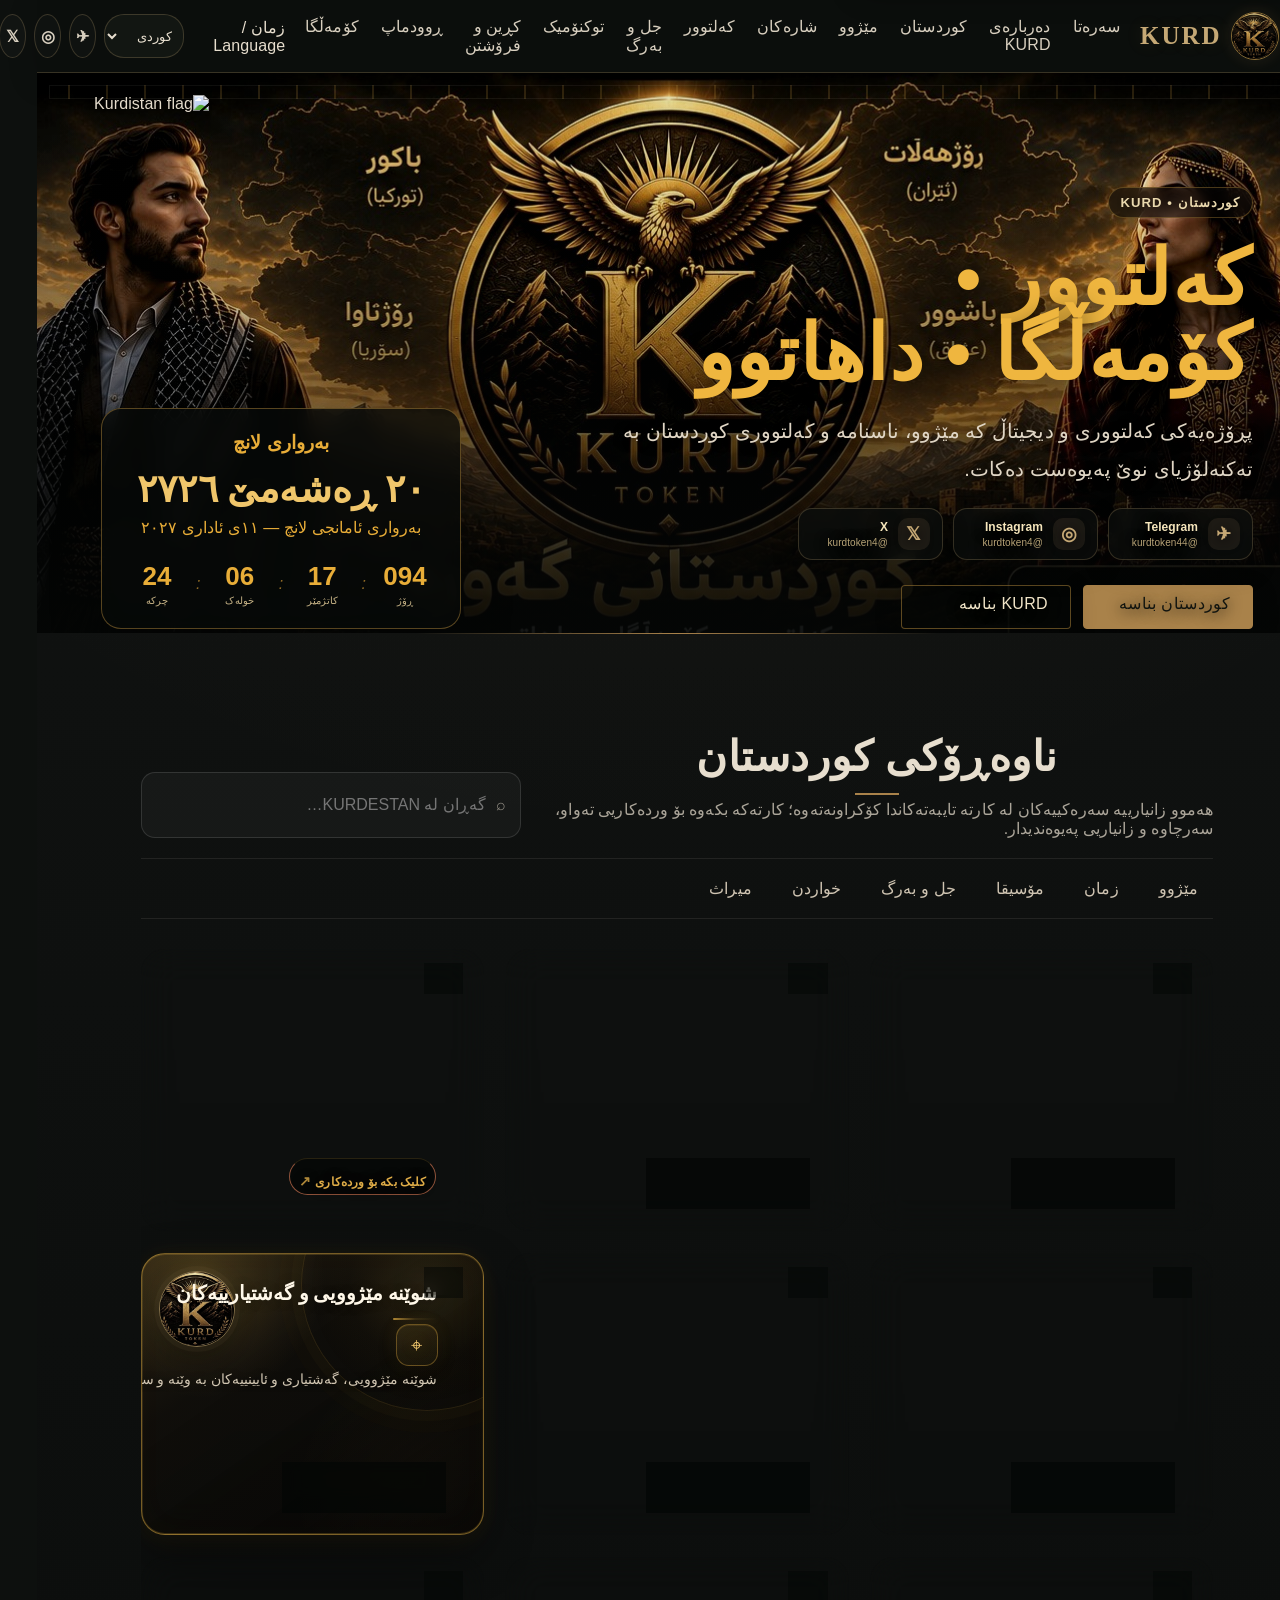
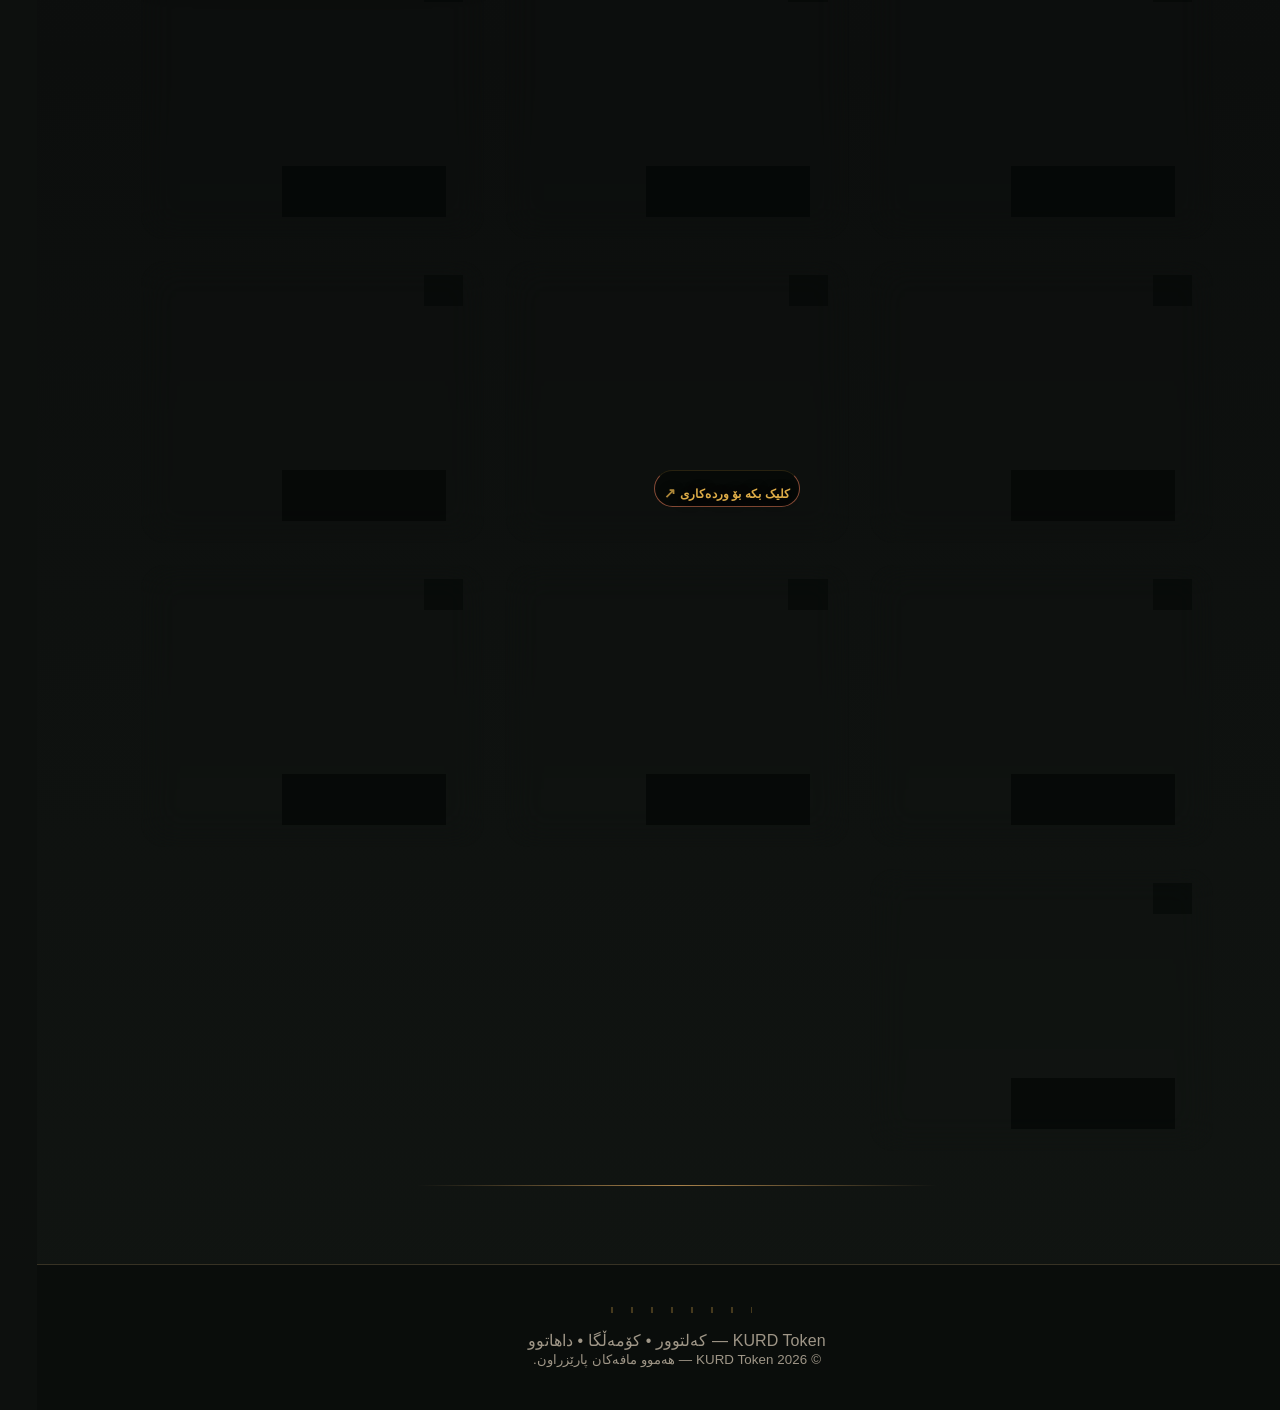
==== commit b6300701: "Add files via upload" ====
--- a/index.html
+++ b/index.html
@@ -87,7 +87,7 @@
 </header>
 <main id="main-content">
 <section class="hero" id="home">
-<div aria-hidden="true" class="hero-art"><img alt="KURDESTAN / KURD — cultural and digital project" decoding="async" fetchpriority="high" height="560" loading="eager" src="assets/hero-main.jpg" width="1536"/></div>
+<div aria-hidden="true" class="hero-art"><img alt="KURDESTAN / KURD — cultural and digital project" decoding="async" fetchpriority="high" height="560" loading="eager" src="assets/hero-main.jpg" width="1536"/></div><img class="hero-kurdistan-flag" src="assets/kurdistan-flag-hero.png" alt="Kurdistan flag" width="154" height="85" decoding="async" loading="eager"/>
 <div class="hero-overlay">
 <div class="hero-copy">
 <span class="eyebrow" data-ar="كردستان • KURD" data-en="Kurdistan • KURD" data-fa="کردستان • KURD" data-ku="کوردستان • KURD" data-tr="Kürdistan • KURD">کوردستان • KURD</span>
--- a/styles.css
+++ b/styles.css
@@ -81,7 +81,9 @@
 .liquidity-highlight{max-width:560px;margin:0 auto;border:1px solid #9b701d;border-radius:18px;background:#0b0b0b;padding:24px;text-align:center}.liquidity-highlight strong{display:block;color:#e8ad38;font-size:42px}.liquidity-highlight b{display:block;color:#f1dfb4;font-size:18px;margin-top:5px}.liquidity-highlight p{color:#c8b487;line-height:1.9;margin:10px 0 0}.blockchain-status{margin-top:18px;border:1px solid rgba(218,165,43,.35);border-radius:18px;background:#080808;padding:20px}.blockchain-status h3{color:#e8ad38;text-align:center;margin-top:0}.status-grid{display:grid;grid-template-columns:repeat(3,1fr);gap:12px}.status-grid>div{border:1px solid #5f4719;border-radius:14px;padding:16px;background:#0b0b0b}.status-grid strong{display:block;color:#e8ad38;margin-bottom:8px}.status-grid span{display:block;color:#c8b487;line-height:1.7;font-size:13px}.city-gallery img{display:block;background:#0b0b0b;min-height:150px}.city-detail{align-items:start}.city-detail-body{min-width:0}@media(max-width:800px){.status-grid{grid-template-columns:1fr}.liquidity-highlight{padding:18px}}
 
 /* FINAL VISUAL + FUNCTIONAL FIXES */
-.logo{display:flex;align-items:center;gap:9px;color:#e8ad38;font:bold 25px Georgia;text-decoration:none;white-space:nowrap}.logo img{width:48px;height:48px;border-radius:50%;object-fit:cover;border:1px solid #9b701d;box-shadow:0 0 16px #9b701d33}.social-icon{font-weight:900}.hero{min-height:620px;overflow:hidden;background:#050505;position:relative}.hero-art{position:absolute;inset:0}.hero-art img{width:100%;height:100%;object-fit:cover;object-position:center;filter:saturate(.95) contrast(1.05)}.hero-overlay{position:relative;z-index:2;min-height:620px;display:grid;grid-template-columns:1fr 360px;gap:28px;align-items:center;padding:70px 6%;background:linear-gradient(90deg,rgba(0,0,0,.80),rgba(0,0,0,.18) 62%,rgba(0,0,0,.62))}.hero-copy{max-width:700px;text-shadow:0 2px 14px #000}.eyebrow{display:inline-block;color:#efb63f;font-weight:900;letter-spacing:.08em;margin-bottom:10px}.hero-copy h1{font-size:clamp(30px,5vw,62px);color:#efb63f;margin:0 0 12px}.hero-copy p{font-size:19px;line-height:2;color:#f3eee3;max-width:650px}.hero-actions{display:flex;gap:12px;flex-wrap:wrap;margin-top:25px}.btn.primary{background:#e5ad3a;color:#0b0b0b}.btn.secondary{background:#090909;color:#e8ad38}.launch-card{border:1px solid #9b701d;border-radius:22px;background:rgba(7,7,7,.88);box-shadow:0 15px 45px #0008;padding:24px;text-align:center}.launch-card>strong{display:block;color:#e8ad38;font-size:19px}.launch-date{color:#fff0c8;font-size:25px;font-weight:900;margin:13px 0 7px}.launch-card p{color:#e8ad38;margin:0 0 18px}.countdown{display:grid;grid-template-columns:1fr auto 1fr auto 1fr auto 1fr;align-items:center;gap:6px;margin-top:24px;position:relative;top:auto}.countdown span{display:grid;gap:3px}.countdown b{font-size:26px;color:#e8ad38}.countdown small{font-size:10px;color:#c8b487}.countdown i{color:#8f6a27}.hero-stats{display:grid;grid-template-columns:repeat(5,1fr);gap:0;border:1px solid #79591e;border-radius:17px;background:#080808;overflow:hidden;margin-top:-32px;position:relative;z-index:3}.hero-stats>div{padding:18px 10px;text-align:center;border-left:1px solid #4b3619}.hero-stats>div:last-child{border-left:0}.hero-stats strong{display:block;color:#e8ad38;font-size:20px}.hero-stats span{color:#c8b487;font-size:12px}.weekly-grid{display:grid;grid-template-columns:1fr 1fr;gap:24px;align-items:stretch}.weekly-grid>div{border:1px solid #79591e;border-radius:20px;background:#0a0a0a;padding:28px}.weekly-grid h3{font-size:34px;color:#e8ad38;margin:8px 0}.weekly-grid p{color:#c8b487;line-height:2}.weekly-photo{padding:0!important;overflow:hidden}.weekly-photo img{width:100%;height:100%;min-height:320px;object-fit:cover}.city-count{margin-inline-start:10px;color:#e8ad38;border:1px solid #79591e;border-radius:20px;padding:3px 9px;font-size:12px}.city-gallery{display:grid;grid-template-columns:1fr 1fr;gap:10px}.city-gallery figure{margin:0}.city-gallery img{width:100%;height:210px;object-fit:cover;border-radius:12px;border:1px solid #79591e;background:#050505}.photo-credit{font-size:10px;line-height:1.45;color:#9f8c68;margin-top:5px}.photo-credit a{color:#e8ad38}.photo-loading{min-height:210px;display:grid;place-items:center;border:1px dashed #79591e;border-radius:12px;color:#9f8c68}.city-detail{grid-template-columns:minmax(300px,430px) 1fr}.city-detail-body p{font-size:14px}.local-city-note{color:#a99268;text-align:center}.section h2{scroll-margin-top:100px}@media(max-width:1000px){nav{gap:10px;font-size:13px}.hero{min-height:520px}.hero-overlay{grid-template-columns:1fr 300px;padding:45px 4%}.hero-stats{grid-template-columns:repeat(3,1fr)}.weekly-grid{grid-template-columns:1fr}.city-detail{grid-template-columns:1fr}.city-gallery img{height:240px}}@media(max-width:700px){header{padding:8px 3%}.logo span{display:none}.logo img{width:42px;height:42px}nav{display:none}.tools{margin-inline-start:auto}.hero{min-height:0;height:auto;overflow:visible}.hero-art{position:relative;inset:auto;width:100%;height:auto;background:#050505}.hero-art img{display:block;width:100%;height:auto;max-height:none;object-fit:contain;object-position:center;transform:none!important}.hero-overlay{position:absolute;inset:0;min-height:0;height:100%;grid-template-columns:1fr;align-content:end;padding:12px 4% 14px;background:linear-gradient(180deg,rgba(0,0,0,0) 25%,rgba(0,0,0,.16) 48%,rgba(0,0,0,.78) 100%);pointer-events:none}.hero-copy{max-width:100%;text-align:center}.hero-copy h1{font-size:clamp(20px,8vw,34px);margin-bottom:4px}.hero-copy p{font-size:11px;line-height:1.45;margin:0 auto;max-width:95%}.hero-social-links{display:none}.hero-actions{display:none}.launch-card{max-width:280px;width:72%;margin-inline:auto;padding:9px 8px;border-radius:12px;pointer-events:auto}.launch-card>strong{font-size:11px}.launch-date{font-size:13px;margin:5px 0 3px}.launch-card p{font-size:10px;margin:0 0 6px}.countdown{gap:2px;margin-top:6px}.countdown b{font-size:14px}.countdown small{font-size:7px}.countdown i{font-size:10px}.hero-stats{grid-template-columns:repeat(2,1fr);margin-top:-1px}.hero-stats>div{border-bottom:1px solid #4b3619}.city-gallery{grid-template-columns:1fr}.city-gallery img{height:220px}}
+.logo{display:flex;align-items:center;gap:9px;color:#e8ad38;font:bold 25px Georgia;text-decoration:none;white-space:nowrap}.logo img{width:48px;height:48px;border-radius:50%;object-fit:cover;border:1px solid #9b701d;box-shadow:0 0 16px #9b701d33}.social-icon{font-weight:900}.hero{min-height:620px;overflow:hidden;background:#050505;position:relative}
+.hero-kurdistan-flag{position:absolute!important;top:22px!important;left:22px!important;width:150px!important;height:auto!important;z-index:8!important;display:block!important;visibility:visible!important;opacity:1!important;object-fit:contain!important;filter:drop-shadow(0 3px 10px rgba(0,0,0,.65))!important;pointer-events:none!important}
+@media(max-width:700px){.hero-kurdistan-flag{top:12px!important;left:12px!important;width:92px!important}}.hero-art{position:absolute;inset:0}.hero-art img{width:100%;height:100%;object-fit:cover;object-position:center;filter:saturate(.95) contrast(1.05)}.hero-overlay{position:relative;z-index:2;min-height:620px;display:grid;grid-template-columns:1fr 360px;gap:28px;align-items:center;padding:70px 6%;background:linear-gradient(90deg,rgba(0,0,0,.80),rgba(0,0,0,.18) 62%,rgba(0,0,0,.62))}.hero-copy{max-width:700px;text-shadow:0 2px 14px #000}.eyebrow{display:inline-block;color:#efb63f;font-weight:900;letter-spacing:.08em;margin-bottom:10px}.hero-copy h1{font-size:clamp(30px,5vw,62px);color:#efb63f;margin:0 0 12px}.hero-copy p{font-size:19px;line-height:2;color:#f3eee3;max-width:650px}.hero-actions{display:flex;gap:12px;flex-wrap:wrap;margin-top:25px}.btn.primary{background:#e5ad3a;color:#0b0b0b}.btn.secondary{background:#090909;color:#e8ad38}.launch-card{border:1px solid #9b701d;border-radius:22px;background:rgba(7,7,7,.88);box-shadow:0 15px 45px #0008;padding:24px;text-align:center}.launch-card>strong{display:block;color:#e8ad38;font-size:19px}.launch-date{color:#fff0c8;font-size:25px;font-weight:900;margin:13px 0 7px}.launch-card p{color:#e8ad38;margin:0 0 18px}.countdown{display:grid;grid-template-columns:1fr auto 1fr auto 1fr auto 1fr;align-items:center;gap:6px;margin-top:24px;position:relative;top:auto}.countdown span{display:grid;gap:3px}.countdown b{font-size:26px;color:#e8ad38}.countdown small{font-size:10px;color:#c8b487}.countdown i{color:#8f6a27}.hero-stats{display:grid;grid-template-columns:repeat(5,1fr);gap:0;border:1px solid #79591e;border-radius:17px;background:#080808;overflow:hidden;margin-top:-32px;position:relative;z-index:3}.hero-stats>div{padding:18px 10px;text-align:center;border-left:1px solid #4b3619}.hero-stats>div:last-child{border-left:0}.hero-stats strong{display:block;color:#e8ad38;font-size:20px}.hero-stats span{color:#c8b487;font-size:12px}.weekly-grid{display:grid;grid-template-columns:1fr 1fr;gap:24px;align-items:stretch}.weekly-grid>div{border:1px solid #79591e;border-radius:20px;background:#0a0a0a;padding:28px}.weekly-grid h3{font-size:34px;color:#e8ad38;margin:8px 0}.weekly-grid p{color:#c8b487;line-height:2}.weekly-photo{padding:0!important;overflow:hidden}.weekly-photo img{width:100%;height:100%;min-height:320px;object-fit:cover}.city-count{margin-inline-start:10px;color:#e8ad38;border:1px solid #79591e;border-radius:20px;padding:3px 9px;font-size:12px}.city-gallery{display:grid;grid-template-columns:1fr 1fr;gap:10px}.city-gallery figure{margin:0}.city-gallery img{width:100%;height:210px;object-fit:cover;border-radius:12px;border:1px solid #79591e;background:#050505}.photo-credit{font-size:10px;line-height:1.45;color:#9f8c68;margin-top:5px}.photo-credit a{color:#e8ad38}.photo-loading{min-height:210px;display:grid;place-items:center;border:1px dashed #79591e;border-radius:12px;color:#9f8c68}.city-detail{grid-template-columns:minmax(300px,430px) 1fr}.city-detail-body p{font-size:14px}.local-city-note{color:#a99268;text-align:center}.section h2{scroll-margin-top:100px}@media(max-width:1000px){nav{gap:10px;font-size:13px}.hero{min-height:520px}.hero-overlay{grid-template-columns:1fr 300px;padding:45px 4%}.hero-stats{grid-template-columns:repeat(3,1fr)}.weekly-grid{grid-template-columns:1fr}.city-detail{grid-template-columns:1fr}.city-gallery img{height:240px}}@media(max-width:700px){header{padding:8px 3%}.logo span{display:none}.logo img{width:42px;height:42px}nav{display:none}.tools{margin-inline-start:auto}.hero{min-height:0;height:auto;overflow:visible}.hero-art{position:relative;inset:auto;width:100%;height:auto;background:#050505}.hero-art img{display:block;width:100%;height:auto;max-height:none;object-fit:contain;object-position:center;transform:none!important}.hero-overlay{position:absolute;inset:0;min-height:0;height:100%;grid-template-columns:1fr;align-content:end;padding:12px 4% 14px;background:linear-gradient(180deg,rgba(0,0,0,0) 25%,rgba(0,0,0,.16) 48%,rgba(0,0,0,.78) 100%);pointer-events:none}.hero-copy{max-width:100%;text-align:center}.hero-copy h1{font-size:clamp(20px,8vw,34px);margin-bottom:4px}.hero-copy p{font-size:11px;line-height:1.45;margin:0 auto;max-width:95%}.hero-social-links{display:none}.hero-actions{display:none}.launch-card{max-width:280px;width:72%;margin-inline:auto;padding:9px 8px;border-radius:12px;pointer-events:auto}.launch-card>strong{font-size:11px}.launch-date{font-size:13px;margin:5px 0 3px}.launch-card p{font-size:10px;margin:0 0 6px}.countdown{gap:2px;margin-top:6px}.countdown b{font-size:14px}.countdown small{font-size:7px}.countdown i{font-size:10px}.hero-stats{grid-template-columns:repeat(2,1fr);margin-top:-1px}.hero-stats>div{border-bottom:1px solid #4b3619}.city-gallery{grid-template-columns:1fr}.city-gallery img{height:220px}}
 
 .tax-grid,.team-grid{display:grid;grid-template-columns:repeat(3,1fr);gap:14px}.tax-grid>div,.team-grid>div{border:1px solid #79591e;border-radius:16px;background:#0b0b0b;padding:22px;text-align:center}.tax-grid strong{display:block;color:#e8ad38;font-size:34px;margin-bottom:8px}.tax-grid p{color:#c8b487;line-height:1.8}.team-grid{grid-template-columns:repeat(5,1fr);margin-top:18px}.team-grid b{display:block;color:#e8ad38;font-size:16px;margin-bottom:8px}.team-grid span{display:block;color:#c8b487;font-size:13px;line-height:1.6}.social-profiles{display:grid;grid-template-columns:repeat(3,160px);justify-content:center;gap:18px}.social-profiles a{border:1px solid #79591e;border-radius:18px;padding:14px 10px;display:grid;justify-items:center;gap:5px;background:#0a0a0a}.social-profiles img{width:62px;height:62px;border-radius:50%;border:1px solid #9b701d;object-fit:cover}.social-profiles b{color:#e8ad38}.social-profiles small{color:#a99268}.social-profiles a:hover{border-color:#e8ad38;transform:translateY(-2px)}
 @media(max-width:900px){.tax-grid,.team-grid{grid-template-columns:1fr 1fr}.team-grid{grid-template-columns:repeat(2,1fr)}.social-profiles{grid-template-columns:repeat(3,1fr)}}
@@ -992,7 +994,7 @@
   backdrop-filter:blur(6px)!important;
 }
 .master-nav-card .card-open::before{display:none!important}
-.master-nav-card .card-token-logo{display:none!important}
+.master-nav-card .card-token-logo{display:block!important;visibility:visible!important}
 .master-nav-card:hover,.master-nav-card:focus-visible{
   transform:translateY(-8px)!important;
   border-color:color-mix(in srgb,var(--card-accent,#d7a64a) 100%,#fff 5%)!important;
--- a/card-system-v561.css
+++ b/card-system-v561.css
@@ -96,6 +96,8 @@
 }
 .master-nav-card:focus-visible{box-shadow:0 0 0 3px rgba(230,177,68,.22),0 24px 58px rgba(0,0,0,.44)!important}
 .master-nav-card .card-token-logo{
+  display:block!important;
+  visibility:visible!important;
   position:absolute!important;
   top:17px!important;
   left:17px!important;
@@ -121,10 +123,11 @@
     0 0 34px rgba(230,177,68,.22)!important;
 }
 .master-nav-card .card-number{
-  position:relative!important;
-  z-index:3!important;
-  align-self:flex-start!important;
-  margin:4px 0 0 92px!important;
+  position:absolute!important;
+  top:18px!important;
+  right:20px!important;
+  z-index:4!important;
+  margin:0!important;
   min-height:18px!important;
   color:#e6b144!important;
   font:800 11px/1 Georgia,"Times New Roman",serif!important;
@@ -196,7 +199,7 @@
   .master-card-grid{grid-template-columns:1fr!important;gap:14px!important;margin-top:22px!important}
   .master-nav-card{min-height:244px!important;padding:20px!important;border-radius:21px!important}
   .master-nav-card .card-token-logo{top:15px!important;left:15px!important;width:66px!important;height:66px!important}
-  .master-nav-card .card-number{margin-inline-start:82px!important}
+  .master-nav-card .card-number{top:16px!important;right:18px!important;margin:0!important}
   .master-nav-card .card-icon{margin-top:22px!important;width:40px!important;height:40px!important;font-size:19px!important}
   .master-nav-card .card-title{font-size:19px!important;line-height:1.45!important}
   .master-nav-card .card-desc{font-size:13px!important;line-height:1.78!important}
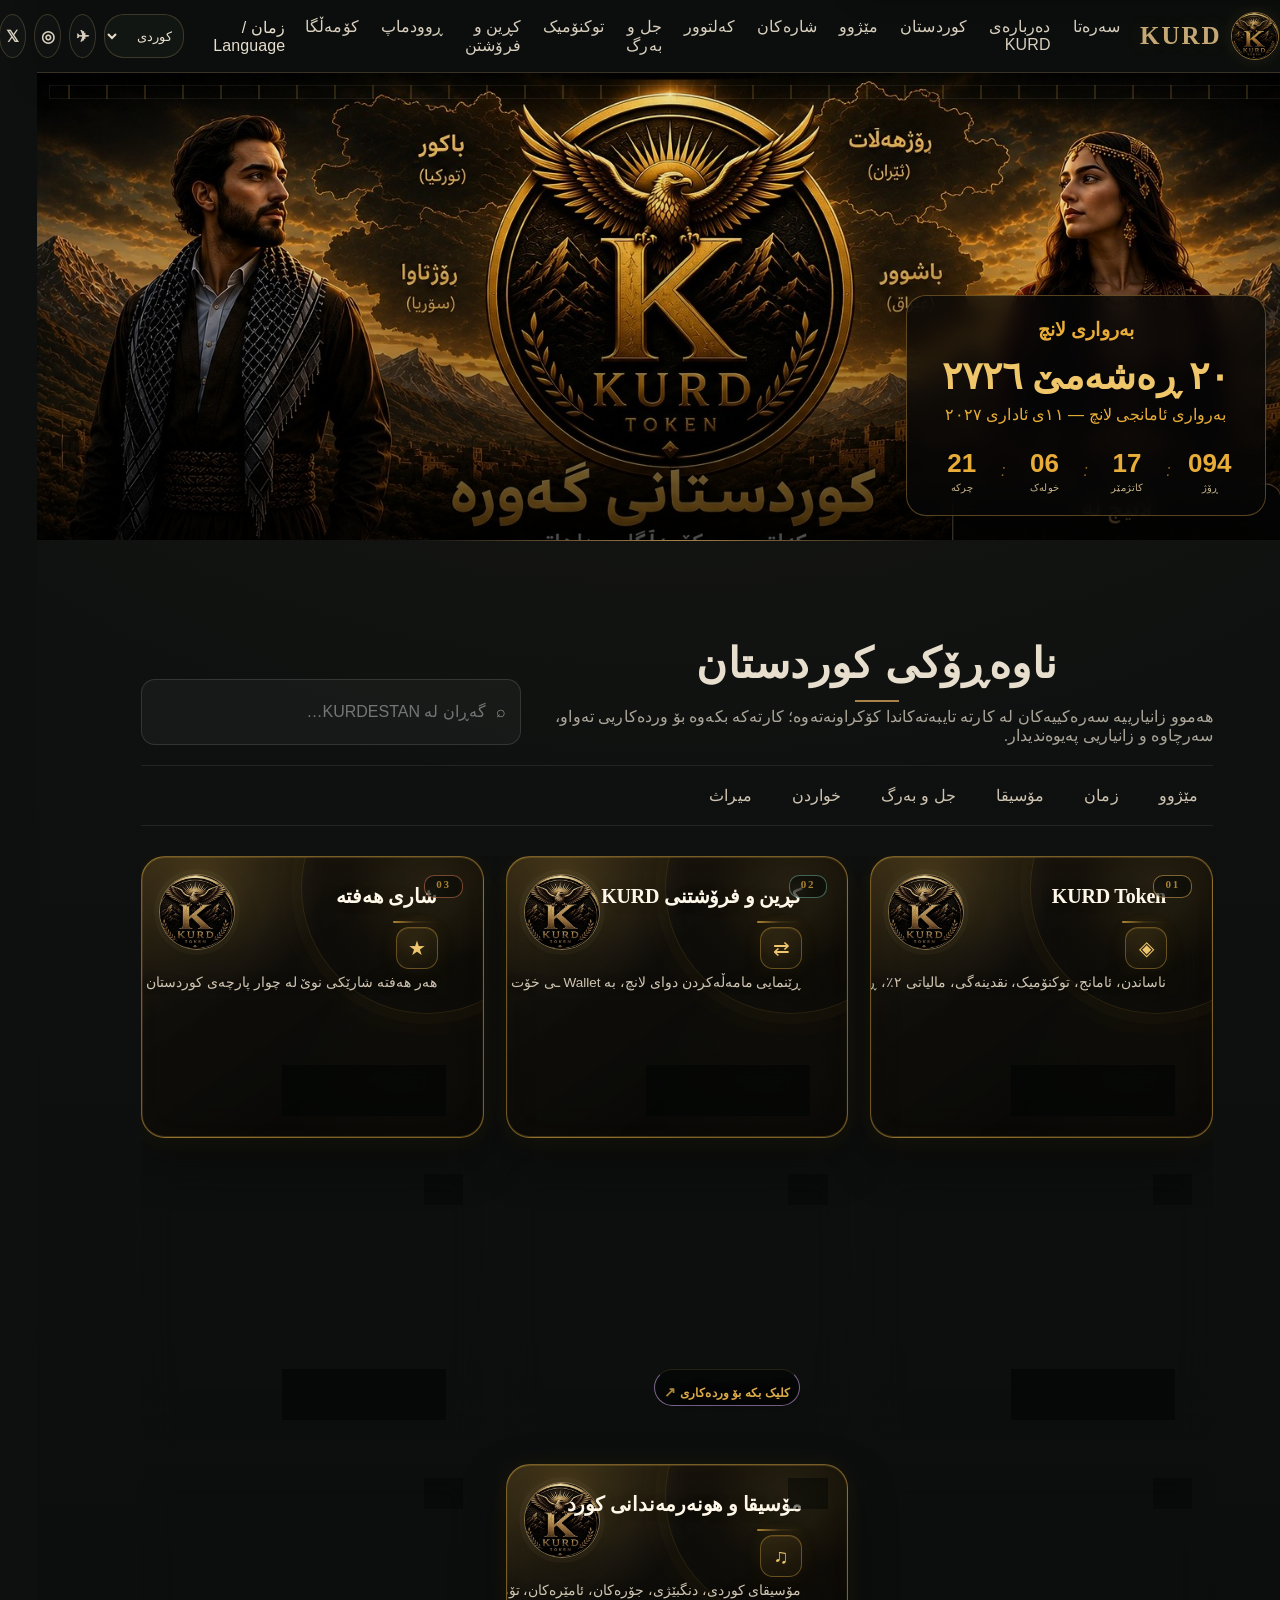
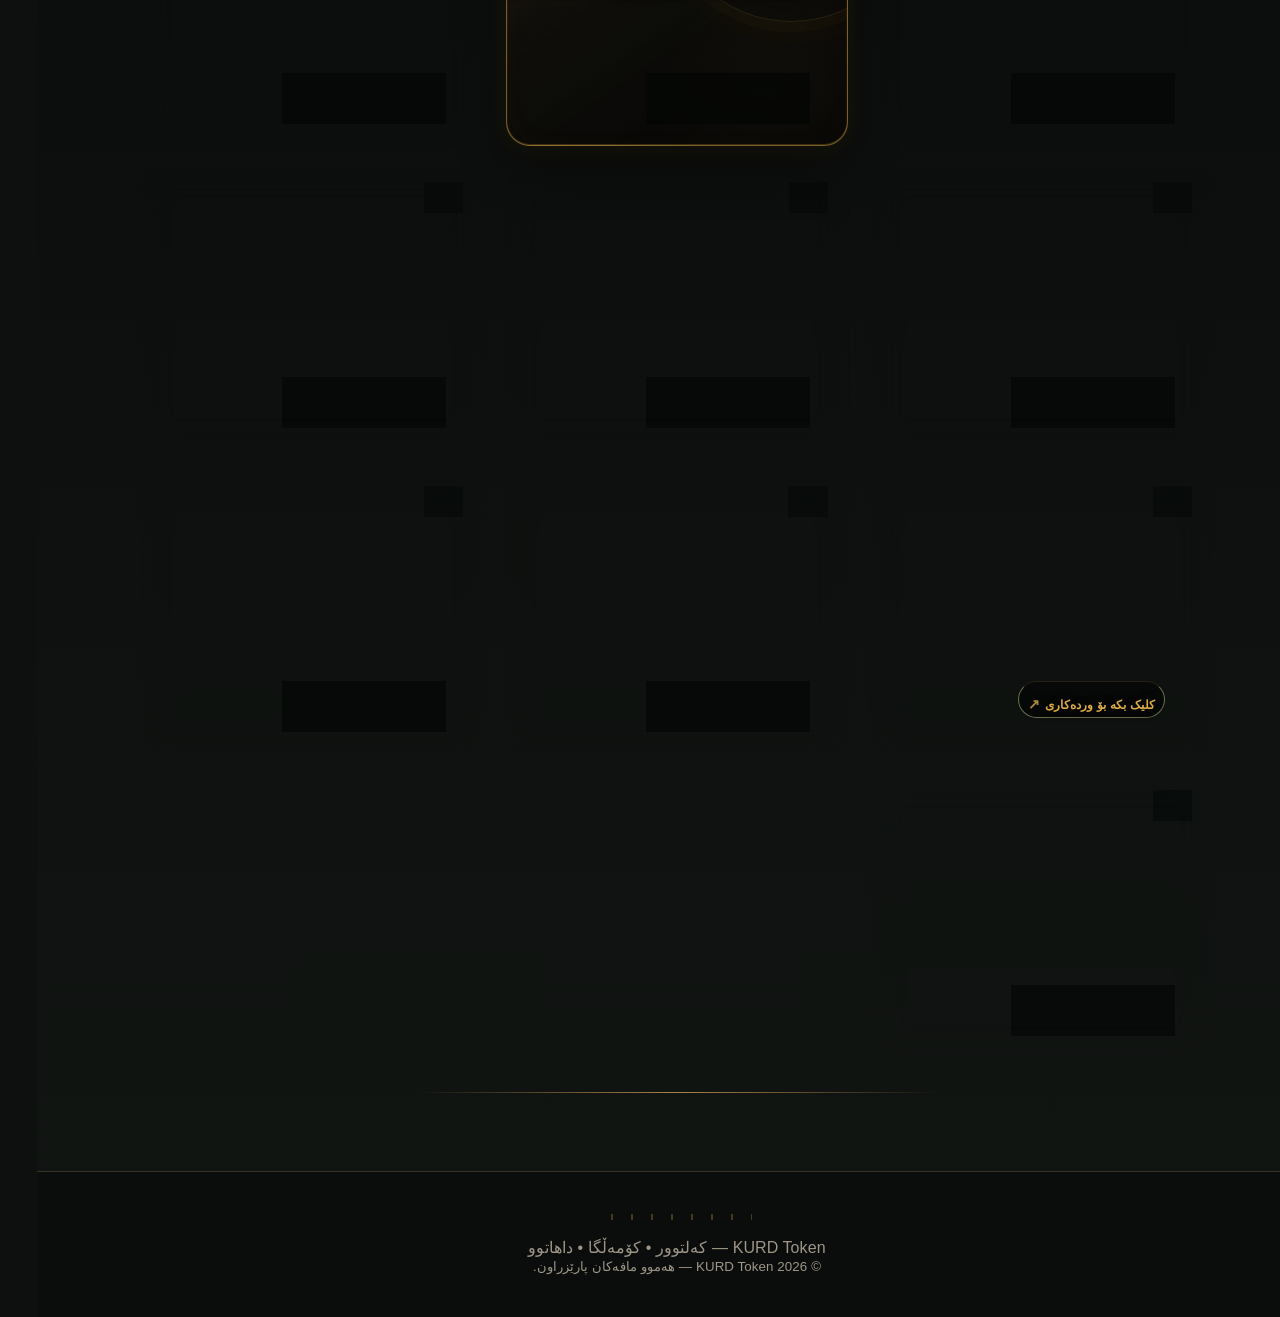
==== commit 7b49e5f8: "Add files via upload" ====
--- a/index.html
+++ b/index.html
@@ -2,7 +2,7 @@
 
 <html data-kurdtoken-version="v5.61-production-cleanup-2026-09-15" dir="rtl" lang="ku"><head>
 <meta charset="utf-8"/><meta content="width=device-width,initial-scale=1" name="viewport"/><meta content="KURDESTAN / KURD — a cultural and digital community project built around Kurdish history, culture, cities and technology." name="description"/><meta content="KURDESTAN, KURD, Kurdistan, Kurdish culture, Kurdish cities, history, language, heritage" name="keywords"/><meta content="KURDESTAN" name="author"/><meta content="index,follow,max-image-preview:large" name="robots"/><meta content="#0d100e" name="theme-color"/><meta content="KURD — KURDESTAN" property="og:title"/><meta content="KURDESTAN" property="og:site_name"/><meta content="Culture • Community • Future" property="og:description"/><meta content="https://kurdtoken4-cyber.github.io/kurdtoken4/assets/hero-main.jpg" property="og:image"/><link href="assets/kurd-logo.png" rel="icon"/><link crossorigin="" href="https://commons.wikimedia.org" rel="preconnect"/><link crossorigin="" href="https://upload.wikimedia.org" rel="preconnect"/><link as="image" fetchpriority="high" href="assets/hero-main.jpg" rel="preload"/>
-<meta content="assets/hero-main.jpg" name="hero-asset"/><title>KURD Token | کوردستان</title><link href="styles.css" rel="stylesheet"/><link href="https://kurdtoken4-cyber.github.io/kurdtoken4/" rel="canonical"/><link href="sitemap.xml" rel="sitemap" type="application/xml"/><link href="site.webmanifest" rel="manifest"/><meta content="https://kurdtoken4-cyber.github.io/kurdtoken4/" property="og:url"/><meta content="website" property="og:type"/><meta content="summary_large_image" name="twitter:card"/><meta content="KURD — KURDESTAN" name="twitter:title"/><meta content="Culture • Community • Future" name="twitter:description"/><meta content="https://kurdtoken4-cyber.github.io/kurdtoken4/assets/hero-main.jpg" name="twitter:image"/>
+<meta content="assets/hero-main.jpg" name="hero-asset"/><meta name="site-version" content="V5.68 — Cinematic Hero Integration"/><title>KURD Token | کوردستان</title><link href="styles.css" rel="stylesheet"/><link href="https://kurdtoken4-cyber.github.io/kurdtoken4/" rel="canonical"/><link href="sitemap.xml" rel="sitemap" type="application/xml"/><link href="site.webmanifest" rel="manifest"/><meta content="https://kurdtoken4-cyber.github.io/kurdtoken4/" property="og:url"/><meta content="website" property="og:type"/><meta content="summary_large_image" name="twitter:card"/><meta content="KURD — KURDESTAN" name="twitter:title"/><meta content="Culture • Community • Future" name="twitter:description"/><meta content="https://kurdtoken4-cyber.github.io/kurdtoken4/assets/hero-main.jpg" name="twitter:image"/>
 <script type="application/ld+json">
 {
   "@context": "https://schema.org",
@@ -87,7 +87,7 @@
 </header>
 <main id="main-content">
 <section class="hero" id="home">
-<div aria-hidden="true" class="hero-art"><img alt="KURDESTAN / KURD — cultural and digital project" decoding="async" fetchpriority="high" height="560" loading="eager" src="assets/hero-main.jpg" width="1536"/></div><img class="hero-kurdistan-flag" src="assets/kurdistan-flag-hero.png" alt="Kurdistan flag" width="154" height="85" decoding="async" loading="eager"/>
+<div aria-hidden="true" class="hero-art"><img alt="KURDESTAN / KURD — cultural and digital project" decoding="async" fetchpriority="high" height="560" loading="eager" src="assets/hero-main.jpg" width="1536"/></div>
 <div class="hero-overlay">
 <div class="hero-copy">
 <span class="eyebrow" data-ar="كردستان • KURD" data-en="Kurdistan • KURD" data-fa="کردستان • KURD" data-ku="کوردستان • KURD" data-tr="Kürdistan • KURD">کوردستان • KURD</span>
--- a/styles.css
+++ b/styles.css
@@ -1183,3 +1183,17 @@
   .master-nav-card .card-desc{font-size:13px!important;line-height:1.82!important}
 }
 @media(prefers-reduced-motion:reduce){.master-nav-card,.master-nav-card:hover,.master-nav-card:focus-visible,.master-nav-card .card-token-logo{transition:none!important;transform:none!important}}
+
+
+/* V5.68 — NEW CINEMATIC HERO INTEGRATION */
+.hero{min-height:0!important;height:auto!important;overflow:hidden!important;background:#050505!important}
+.hero-art{position:relative!important;inset:auto!important;width:100%!important;height:auto!important;background:#050505!important}
+.hero-art img{display:block!important;width:100%!important;height:auto!important;max-height:none!important;object-fit:contain!important;object-position:center!important;transform:none!important;filter:none!important}
+.hero-overlay{position:absolute!important;inset:0!important;min-height:0!important;height:100%!important;display:block!important;padding:0!important;background:transparent!important;pointer-events:none!important}
+.hero-copy{display:none!important}
+.launch-card{position:absolute!important;right:4%!important;bottom:5%!important;width:min(360px,30vw)!important;margin:0!important;z-index:4!important;pointer-events:auto!important;background:rgba(7,7,7,.78)!important;backdrop-filter:blur(10px)!important;box-shadow:0 12px 40px rgba(0,0,0,.48)!important}
+.hero-stats{margin-top:0!important}
+@media(max-width:700px){
+  .hero-art img{width:100%!important;height:auto!important;object-fit:contain!important}
+  .launch-card{right:3%!important;bottom:3%!important;width:42%!important;max-width:280px!important}
+}
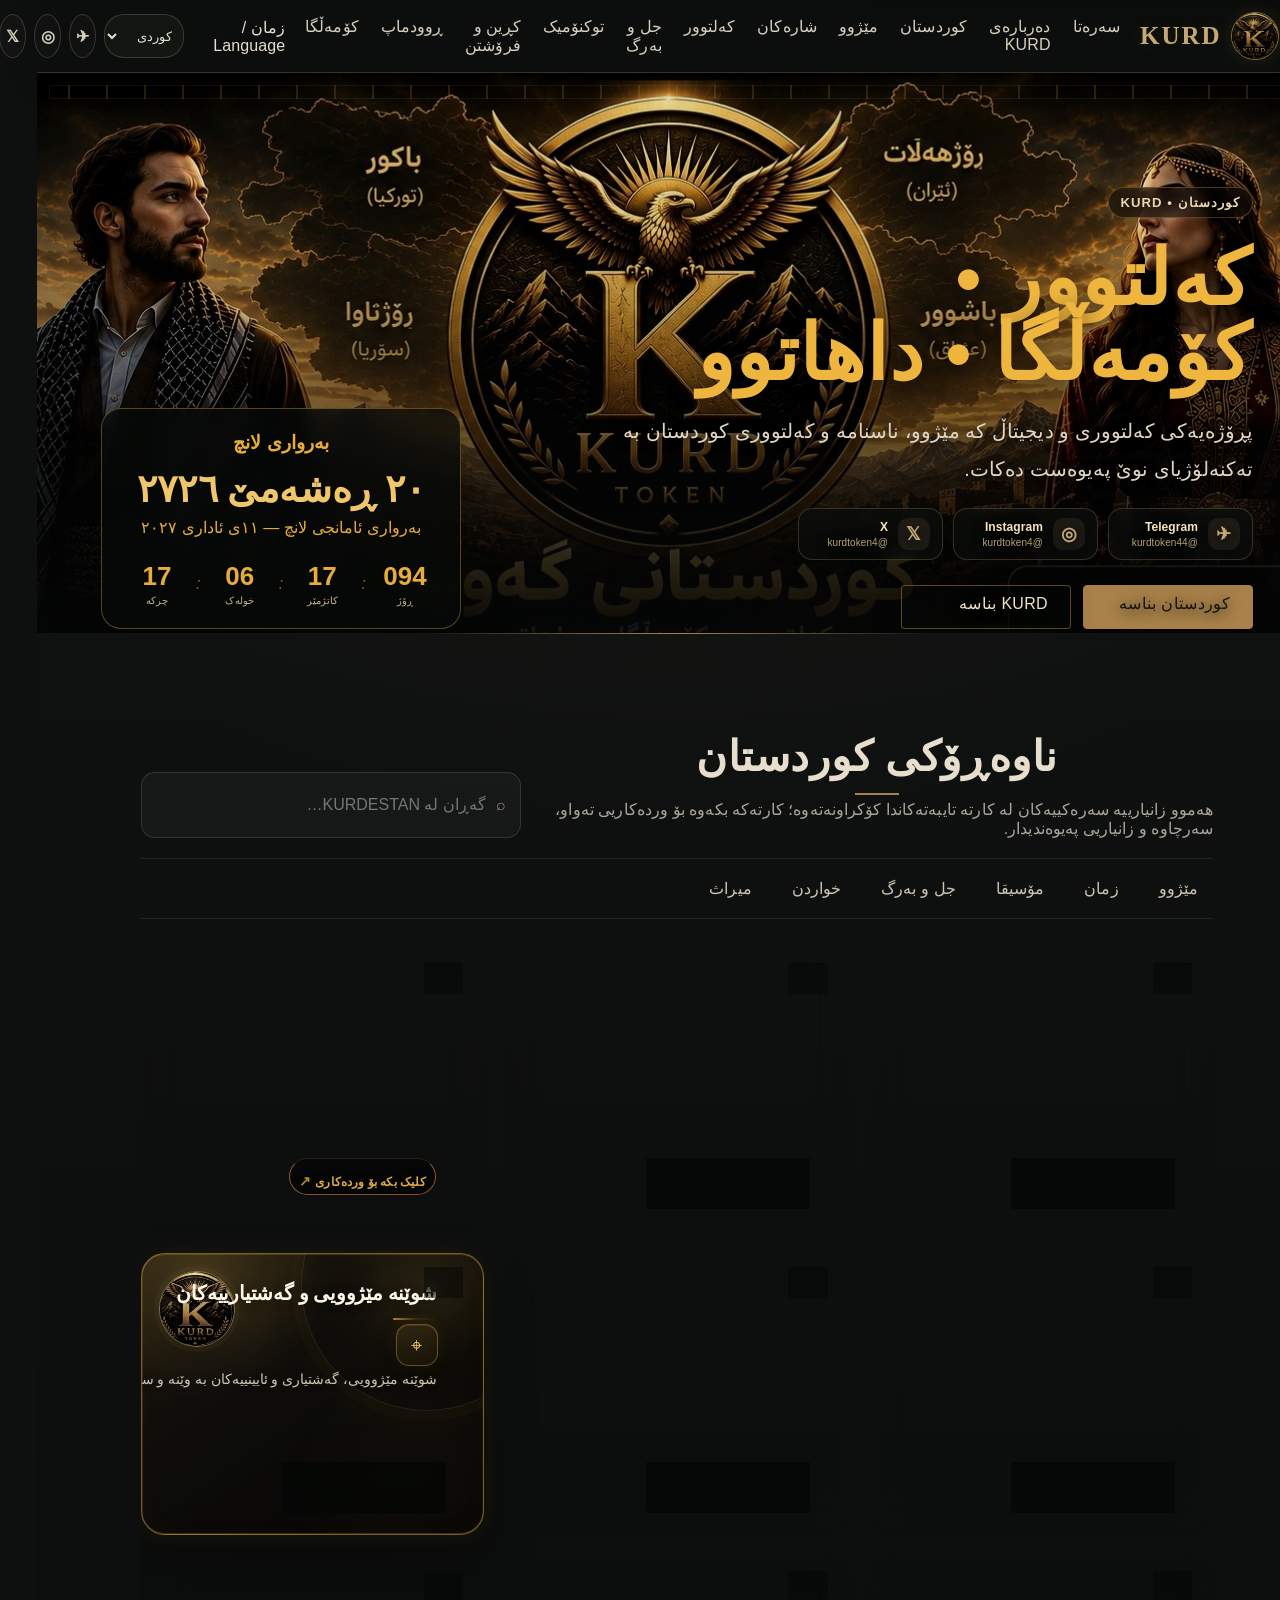
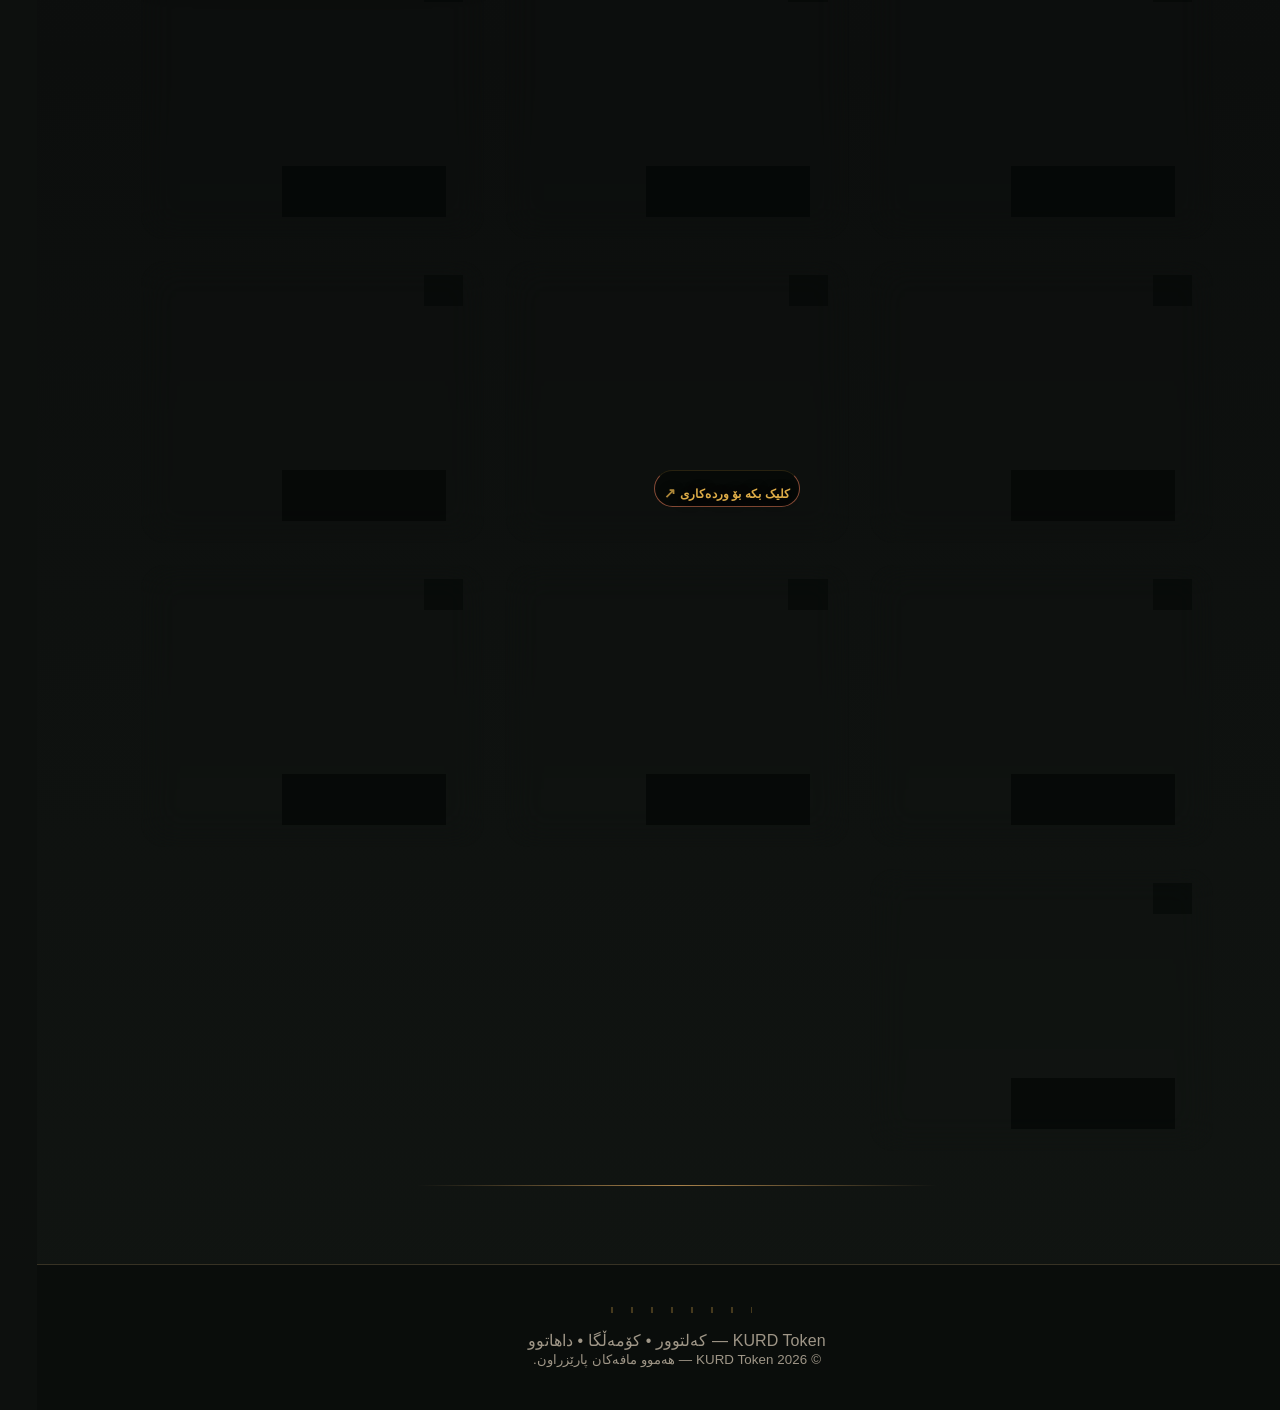
==== commit 9020a897: "Add files via upload" ====
--- a/index.html
+++ b/index.html
@@ -2,7 +2,7 @@
 
 <html data-kurdtoken-version="v5.61-production-cleanup-2026-09-15" dir="rtl" lang="ku"><head>
 <meta charset="utf-8"/><meta content="width=device-width,initial-scale=1" name="viewport"/><meta content="KURDESTAN / KURD — a cultural and digital community project built around Kurdish history, culture, cities and technology." name="description"/><meta content="KURDESTAN, KURD, Kurdistan, Kurdish culture, Kurdish cities, history, language, heritage" name="keywords"/><meta content="KURDESTAN" name="author"/><meta content="index,follow,max-image-preview:large" name="robots"/><meta content="#0d100e" name="theme-color"/><meta content="KURD — KURDESTAN" property="og:title"/><meta content="KURDESTAN" property="og:site_name"/><meta content="Culture • Community • Future" property="og:description"/><meta content="https://kurdtoken4-cyber.github.io/kurdtoken4/assets/hero-main.jpg" property="og:image"/><link href="assets/kurd-logo.png" rel="icon"/><link crossorigin="" href="https://commons.wikimedia.org" rel="preconnect"/><link crossorigin="" href="https://upload.wikimedia.org" rel="preconnect"/><link as="image" fetchpriority="high" href="assets/hero-main.jpg" rel="preload"/>
-<meta content="assets/hero-main.jpg" name="hero-asset"/><meta name="site-version" content="V5.68 — Cinematic Hero Integration"/><title>KURD Token | کوردستان</title><link href="styles.css" rel="stylesheet"/><link href="https://kurdtoken4-cyber.github.io/kurdtoken4/" rel="canonical"/><link href="sitemap.xml" rel="sitemap" type="application/xml"/><link href="site.webmanifest" rel="manifest"/><meta content="https://kurdtoken4-cyber.github.io/kurdtoken4/" property="og:url"/><meta content="website" property="og:type"/><meta content="summary_large_image" name="twitter:card"/><meta content="KURD — KURDESTAN" name="twitter:title"/><meta content="Culture • Community • Future" name="twitter:description"/><meta content="https://kurdtoken4-cyber.github.io/kurdtoken4/assets/hero-main.jpg" name="twitter:image"/>
+<meta content="assets/hero-main.jpg" name="hero-asset"/><title>KURD Token | کوردستان</title><link href="styles.css" rel="stylesheet"/><link href="https://kurdtoken4-cyber.github.io/kurdtoken4/" rel="canonical"/><link href="sitemap.xml" rel="sitemap" type="application/xml"/><link href="site.webmanifest" rel="manifest"/><meta content="https://kurdtoken4-cyber.github.io/kurdtoken4/" property="og:url"/><meta content="website" property="og:type"/><meta content="summary_large_image" name="twitter:card"/><meta content="KURD — KURDESTAN" name="twitter:title"/><meta content="Culture • Community • Future" name="twitter:description"/><meta content="https://kurdtoken4-cyber.github.io/kurdtoken4/assets/hero-main.jpg" name="twitter:image"/>
 <script type="application/ld+json">
 {
   "@context": "https://schema.org",
--- a/styles.css
+++ b/styles.css
@@ -81,9 +81,7 @@
 .liquidity-highlight{max-width:560px;margin:0 auto;border:1px solid #9b701d;border-radius:18px;background:#0b0b0b;padding:24px;text-align:center}.liquidity-highlight strong{display:block;color:#e8ad38;font-size:42px}.liquidity-highlight b{display:block;color:#f1dfb4;font-size:18px;margin-top:5px}.liquidity-highlight p{color:#c8b487;line-height:1.9;margin:10px 0 0}.blockchain-status{margin-top:18px;border:1px solid rgba(218,165,43,.35);border-radius:18px;background:#080808;padding:20px}.blockchain-status h3{color:#e8ad38;text-align:center;margin-top:0}.status-grid{display:grid;grid-template-columns:repeat(3,1fr);gap:12px}.status-grid>div{border:1px solid #5f4719;border-radius:14px;padding:16px;background:#0b0b0b}.status-grid strong{display:block;color:#e8ad38;margin-bottom:8px}.status-grid span{display:block;color:#c8b487;line-height:1.7;font-size:13px}.city-gallery img{display:block;background:#0b0b0b;min-height:150px}.city-detail{align-items:start}.city-detail-body{min-width:0}@media(max-width:800px){.status-grid{grid-template-columns:1fr}.liquidity-highlight{padding:18px}}
 
 /* FINAL VISUAL + FUNCTIONAL FIXES */
-.logo{display:flex;align-items:center;gap:9px;color:#e8ad38;font:bold 25px Georgia;text-decoration:none;white-space:nowrap}.logo img{width:48px;height:48px;border-radius:50%;object-fit:cover;border:1px solid #9b701d;box-shadow:0 0 16px #9b701d33}.social-icon{font-weight:900}.hero{min-height:620px;overflow:hidden;background:#050505;position:relative}
-.hero-kurdistan-flag{position:absolute!important;top:22px!important;left:22px!important;width:150px!important;height:auto!important;z-index:8!important;display:block!important;visibility:visible!important;opacity:1!important;object-fit:contain!important;filter:drop-shadow(0 3px 10px rgba(0,0,0,.65))!important;pointer-events:none!important}
-@media(max-width:700px){.hero-kurdistan-flag{top:12px!important;left:12px!important;width:92px!important}}.hero-art{position:absolute;inset:0}.hero-art img{width:100%;height:100%;object-fit:cover;object-position:center;filter:saturate(.95) contrast(1.05)}.hero-overlay{position:relative;z-index:2;min-height:620px;display:grid;grid-template-columns:1fr 360px;gap:28px;align-items:center;padding:70px 6%;background:linear-gradient(90deg,rgba(0,0,0,.80),rgba(0,0,0,.18) 62%,rgba(0,0,0,.62))}.hero-copy{max-width:700px;text-shadow:0 2px 14px #000}.eyebrow{display:inline-block;color:#efb63f;font-weight:900;letter-spacing:.08em;margin-bottom:10px}.hero-copy h1{font-size:clamp(30px,5vw,62px);color:#efb63f;margin:0 0 12px}.hero-copy p{font-size:19px;line-height:2;color:#f3eee3;max-width:650px}.hero-actions{display:flex;gap:12px;flex-wrap:wrap;margin-top:25px}.btn.primary{background:#e5ad3a;color:#0b0b0b}.btn.secondary{background:#090909;color:#e8ad38}.launch-card{border:1px solid #9b701d;border-radius:22px;background:rgba(7,7,7,.88);box-shadow:0 15px 45px #0008;padding:24px;text-align:center}.launch-card>strong{display:block;color:#e8ad38;font-size:19px}.launch-date{color:#fff0c8;font-size:25px;font-weight:900;margin:13px 0 7px}.launch-card p{color:#e8ad38;margin:0 0 18px}.countdown{display:grid;grid-template-columns:1fr auto 1fr auto 1fr auto 1fr;align-items:center;gap:6px;margin-top:24px;position:relative;top:auto}.countdown span{display:grid;gap:3px}.countdown b{font-size:26px;color:#e8ad38}.countdown small{font-size:10px;color:#c8b487}.countdown i{color:#8f6a27}.hero-stats{display:grid;grid-template-columns:repeat(5,1fr);gap:0;border:1px solid #79591e;border-radius:17px;background:#080808;overflow:hidden;margin-top:-32px;position:relative;z-index:3}.hero-stats>div{padding:18px 10px;text-align:center;border-left:1px solid #4b3619}.hero-stats>div:last-child{border-left:0}.hero-stats strong{display:block;color:#e8ad38;font-size:20px}.hero-stats span{color:#c8b487;font-size:12px}.weekly-grid{display:grid;grid-template-columns:1fr 1fr;gap:24px;align-items:stretch}.weekly-grid>div{border:1px solid #79591e;border-radius:20px;background:#0a0a0a;padding:28px}.weekly-grid h3{font-size:34px;color:#e8ad38;margin:8px 0}.weekly-grid p{color:#c8b487;line-height:2}.weekly-photo{padding:0!important;overflow:hidden}.weekly-photo img{width:100%;height:100%;min-height:320px;object-fit:cover}.city-count{margin-inline-start:10px;color:#e8ad38;border:1px solid #79591e;border-radius:20px;padding:3px 9px;font-size:12px}.city-gallery{display:grid;grid-template-columns:1fr 1fr;gap:10px}.city-gallery figure{margin:0}.city-gallery img{width:100%;height:210px;object-fit:cover;border-radius:12px;border:1px solid #79591e;background:#050505}.photo-credit{font-size:10px;line-height:1.45;color:#9f8c68;margin-top:5px}.photo-credit a{color:#e8ad38}.photo-loading{min-height:210px;display:grid;place-items:center;border:1px dashed #79591e;border-radius:12px;color:#9f8c68}.city-detail{grid-template-columns:minmax(300px,430px) 1fr}.city-detail-body p{font-size:14px}.local-city-note{color:#a99268;text-align:center}.section h2{scroll-margin-top:100px}@media(max-width:1000px){nav{gap:10px;font-size:13px}.hero{min-height:520px}.hero-overlay{grid-template-columns:1fr 300px;padding:45px 4%}.hero-stats{grid-template-columns:repeat(3,1fr)}.weekly-grid{grid-template-columns:1fr}.city-detail{grid-template-columns:1fr}.city-gallery img{height:240px}}@media(max-width:700px){header{padding:8px 3%}.logo span{display:none}.logo img{width:42px;height:42px}nav{display:none}.tools{margin-inline-start:auto}.hero{min-height:0;height:auto;overflow:visible}.hero-art{position:relative;inset:auto;width:100%;height:auto;background:#050505}.hero-art img{display:block;width:100%;height:auto;max-height:none;object-fit:contain;object-position:center;transform:none!important}.hero-overlay{position:absolute;inset:0;min-height:0;height:100%;grid-template-columns:1fr;align-content:end;padding:12px 4% 14px;background:linear-gradient(180deg,rgba(0,0,0,0) 25%,rgba(0,0,0,.16) 48%,rgba(0,0,0,.78) 100%);pointer-events:none}.hero-copy{max-width:100%;text-align:center}.hero-copy h1{font-size:clamp(20px,8vw,34px);margin-bottom:4px}.hero-copy p{font-size:11px;line-height:1.45;margin:0 auto;max-width:95%}.hero-social-links{display:none}.hero-actions{display:none}.launch-card{max-width:280px;width:72%;margin-inline:auto;padding:9px 8px;border-radius:12px;pointer-events:auto}.launch-card>strong{font-size:11px}.launch-date{font-size:13px;margin:5px 0 3px}.launch-card p{font-size:10px;margin:0 0 6px}.countdown{gap:2px;margin-top:6px}.countdown b{font-size:14px}.countdown small{font-size:7px}.countdown i{font-size:10px}.hero-stats{grid-template-columns:repeat(2,1fr);margin-top:-1px}.hero-stats>div{border-bottom:1px solid #4b3619}.city-gallery{grid-template-columns:1fr}.city-gallery img{height:220px}}
+.logo{display:flex;align-items:center;gap:9px;color:#e8ad38;font:bold 25px Georgia;text-decoration:none;white-space:nowrap}.logo img{width:48px;height:48px;border-radius:50%;object-fit:cover;border:1px solid #9b701d;box-shadow:0 0 16px #9b701d33}.social-icon{font-weight:900}.hero{min-height:620px;overflow:hidden;background:#050505;position:relative}.hero-art{position:absolute;inset:0}.hero-art img{width:100%;height:100%;object-fit:cover;object-position:center;filter:saturate(.95) contrast(1.05)}.hero-overlay{position:relative;z-index:2;min-height:620px;display:grid;grid-template-columns:1fr 360px;gap:28px;align-items:center;padding:70px 6%;background:linear-gradient(90deg,rgba(0,0,0,.80),rgba(0,0,0,.18) 62%,rgba(0,0,0,.62))}.hero-copy{max-width:700px;text-shadow:0 2px 14px #000}.eyebrow{display:inline-block;color:#efb63f;font-weight:900;letter-spacing:.08em;margin-bottom:10px}.hero-copy h1{font-size:clamp(30px,5vw,62px);color:#efb63f;margin:0 0 12px}.hero-copy p{font-size:19px;line-height:2;color:#f3eee3;max-width:650px}.hero-actions{display:flex;gap:12px;flex-wrap:wrap;margin-top:25px}.btn.primary{background:#e5ad3a;color:#0b0b0b}.btn.secondary{background:#090909;color:#e8ad38}.launch-card{border:1px solid #9b701d;border-radius:22px;background:rgba(7,7,7,.88);box-shadow:0 15px 45px #0008;padding:24px;text-align:center}.launch-card>strong{display:block;color:#e8ad38;font-size:19px}.launch-date{color:#fff0c8;font-size:25px;font-weight:900;margin:13px 0 7px}.launch-card p{color:#e8ad38;margin:0 0 18px}.countdown{display:grid;grid-template-columns:1fr auto 1fr auto 1fr auto 1fr;align-items:center;gap:6px;margin-top:24px;position:relative;top:auto}.countdown span{display:grid;gap:3px}.countdown b{font-size:26px;color:#e8ad38}.countdown small{font-size:10px;color:#c8b487}.countdown i{color:#8f6a27}.hero-stats{display:grid;grid-template-columns:repeat(5,1fr);gap:0;border:1px solid #79591e;border-radius:17px;background:#080808;overflow:hidden;margin-top:-32px;position:relative;z-index:3}.hero-stats>div{padding:18px 10px;text-align:center;border-left:1px solid #4b3619}.hero-stats>div:last-child{border-left:0}.hero-stats strong{display:block;color:#e8ad38;font-size:20px}.hero-stats span{color:#c8b487;font-size:12px}.weekly-grid{display:grid;grid-template-columns:1fr 1fr;gap:24px;align-items:stretch}.weekly-grid>div{border:1px solid #79591e;border-radius:20px;background:#0a0a0a;padding:28px}.weekly-grid h3{font-size:34px;color:#e8ad38;margin:8px 0}.weekly-grid p{color:#c8b487;line-height:2}.weekly-photo{padding:0!important;overflow:hidden}.weekly-photo img{width:100%;height:100%;min-height:320px;object-fit:cover}.city-count{margin-inline-start:10px;color:#e8ad38;border:1px solid #79591e;border-radius:20px;padding:3px 9px;font-size:12px}.city-gallery{display:grid;grid-template-columns:1fr 1fr;gap:10px}.city-gallery figure{margin:0}.city-gallery img{width:100%;height:210px;object-fit:cover;border-radius:12px;border:1px solid #79591e;background:#050505}.photo-credit{font-size:10px;line-height:1.45;color:#9f8c68;margin-top:5px}.photo-credit a{color:#e8ad38}.photo-loading{min-height:210px;display:grid;place-items:center;border:1px dashed #79591e;border-radius:12px;color:#9f8c68}.city-detail{grid-template-columns:minmax(300px,430px) 1fr}.city-detail-body p{font-size:14px}.local-city-note{color:#a99268;text-align:center}.section h2{scroll-margin-top:100px}@media(max-width:1000px){nav{gap:10px;font-size:13px}.hero{min-height:520px}.hero-overlay{grid-template-columns:1fr 300px;padding:45px 4%}.hero-stats{grid-template-columns:repeat(3,1fr)}.weekly-grid{grid-template-columns:1fr}.city-detail{grid-template-columns:1fr}.city-gallery img{height:240px}}@media(max-width:700px){header{padding:8px 3%}.logo span{display:none}.logo img{width:42px;height:42px}nav{display:none}.tools{margin-inline-start:auto}.hero{min-height:0;height:auto;overflow:visible}.hero-art{position:relative;inset:auto;width:100%;height:auto;background:#050505}.hero-art img{display:block;width:100%;height:auto;max-height:none;object-fit:contain;object-position:center;transform:none!important}.hero-overlay{position:absolute;inset:0;min-height:0;height:100%;grid-template-columns:1fr;align-content:end;padding:12px 4% 14px;background:linear-gradient(180deg,rgba(0,0,0,0) 25%,rgba(0,0,0,.16) 48%,rgba(0,0,0,.78) 100%);pointer-events:none}.hero-copy{max-width:100%;text-align:center}.hero-copy h1{font-size:clamp(20px,8vw,34px);margin-bottom:4px}.hero-copy p{font-size:11px;line-height:1.45;margin:0 auto;max-width:95%}.hero-social-links{display:none}.hero-actions{display:none}.launch-card{max-width:280px;width:72%;margin-inline:auto;padding:9px 8px;border-radius:12px;pointer-events:auto}.launch-card>strong{font-size:11px}.launch-date{font-size:13px;margin:5px 0 3px}.launch-card p{font-size:10px;margin:0 0 6px}.countdown{gap:2px;margin-top:6px}.countdown b{font-size:14px}.countdown small{font-size:7px}.countdown i{font-size:10px}.hero-stats{grid-template-columns:repeat(2,1fr);margin-top:-1px}.hero-stats>div{border-bottom:1px solid #4b3619}.city-gallery{grid-template-columns:1fr}.city-gallery img{height:220px}}
 
 .tax-grid,.team-grid{display:grid;grid-template-columns:repeat(3,1fr);gap:14px}.tax-grid>div,.team-grid>div{border:1px solid #79591e;border-radius:16px;background:#0b0b0b;padding:22px;text-align:center}.tax-grid strong{display:block;color:#e8ad38;font-size:34px;margin-bottom:8px}.tax-grid p{color:#c8b487;line-height:1.8}.team-grid{grid-template-columns:repeat(5,1fr);margin-top:18px}.team-grid b{display:block;color:#e8ad38;font-size:16px;margin-bottom:8px}.team-grid span{display:block;color:#c8b487;font-size:13px;line-height:1.6}.social-profiles{display:grid;grid-template-columns:repeat(3,160px);justify-content:center;gap:18px}.social-profiles a{border:1px solid #79591e;border-radius:18px;padding:14px 10px;display:grid;justify-items:center;gap:5px;background:#0a0a0a}.social-profiles img{width:62px;height:62px;border-radius:50%;border:1px solid #9b701d;object-fit:cover}.social-profiles b{color:#e8ad38}.social-profiles small{color:#a99268}.social-profiles a:hover{border-color:#e8ad38;transform:translateY(-2px)}
 @media(max-width:900px){.tax-grid,.team-grid{grid-template-columns:1fr 1fr}.team-grid{grid-template-columns:repeat(2,1fr)}.social-profiles{grid-template-columns:repeat(3,1fr)}}
@@ -1183,17 +1181,3 @@
   .master-nav-card .card-desc{font-size:13px!important;line-height:1.82!important}
 }
 @media(prefers-reduced-motion:reduce){.master-nav-card,.master-nav-card:hover,.master-nav-card:focus-visible,.master-nav-card .card-token-logo{transition:none!important;transform:none!important}}
-
-
-/* V5.68 — NEW CINEMATIC HERO INTEGRATION */
-.hero{min-height:0!important;height:auto!important;overflow:hidden!important;background:#050505!important}
-.hero-art{position:relative!important;inset:auto!important;width:100%!important;height:auto!important;background:#050505!important}
-.hero-art img{display:block!important;width:100%!important;height:auto!important;max-height:none!important;object-fit:contain!important;object-position:center!important;transform:none!important;filter:none!important}
-.hero-overlay{position:absolute!important;inset:0!important;min-height:0!important;height:100%!important;display:block!important;padding:0!important;background:transparent!important;pointer-events:none!important}
-.hero-copy{display:none!important}
-.launch-card{position:absolute!important;right:4%!important;bottom:5%!important;width:min(360px,30vw)!important;margin:0!important;z-index:4!important;pointer-events:auto!important;background:rgba(7,7,7,.78)!important;backdrop-filter:blur(10px)!important;box-shadow:0 12px 40px rgba(0,0,0,.48)!important}
-.hero-stats{margin-top:0!important}
-@media(max-width:700px){
-  .hero-art img{width:100%!important;height:auto!important;object-fit:contain!important}
-  .launch-card{right:3%!important;bottom:3%!important;width:42%!important;max-width:280px!important}
-}
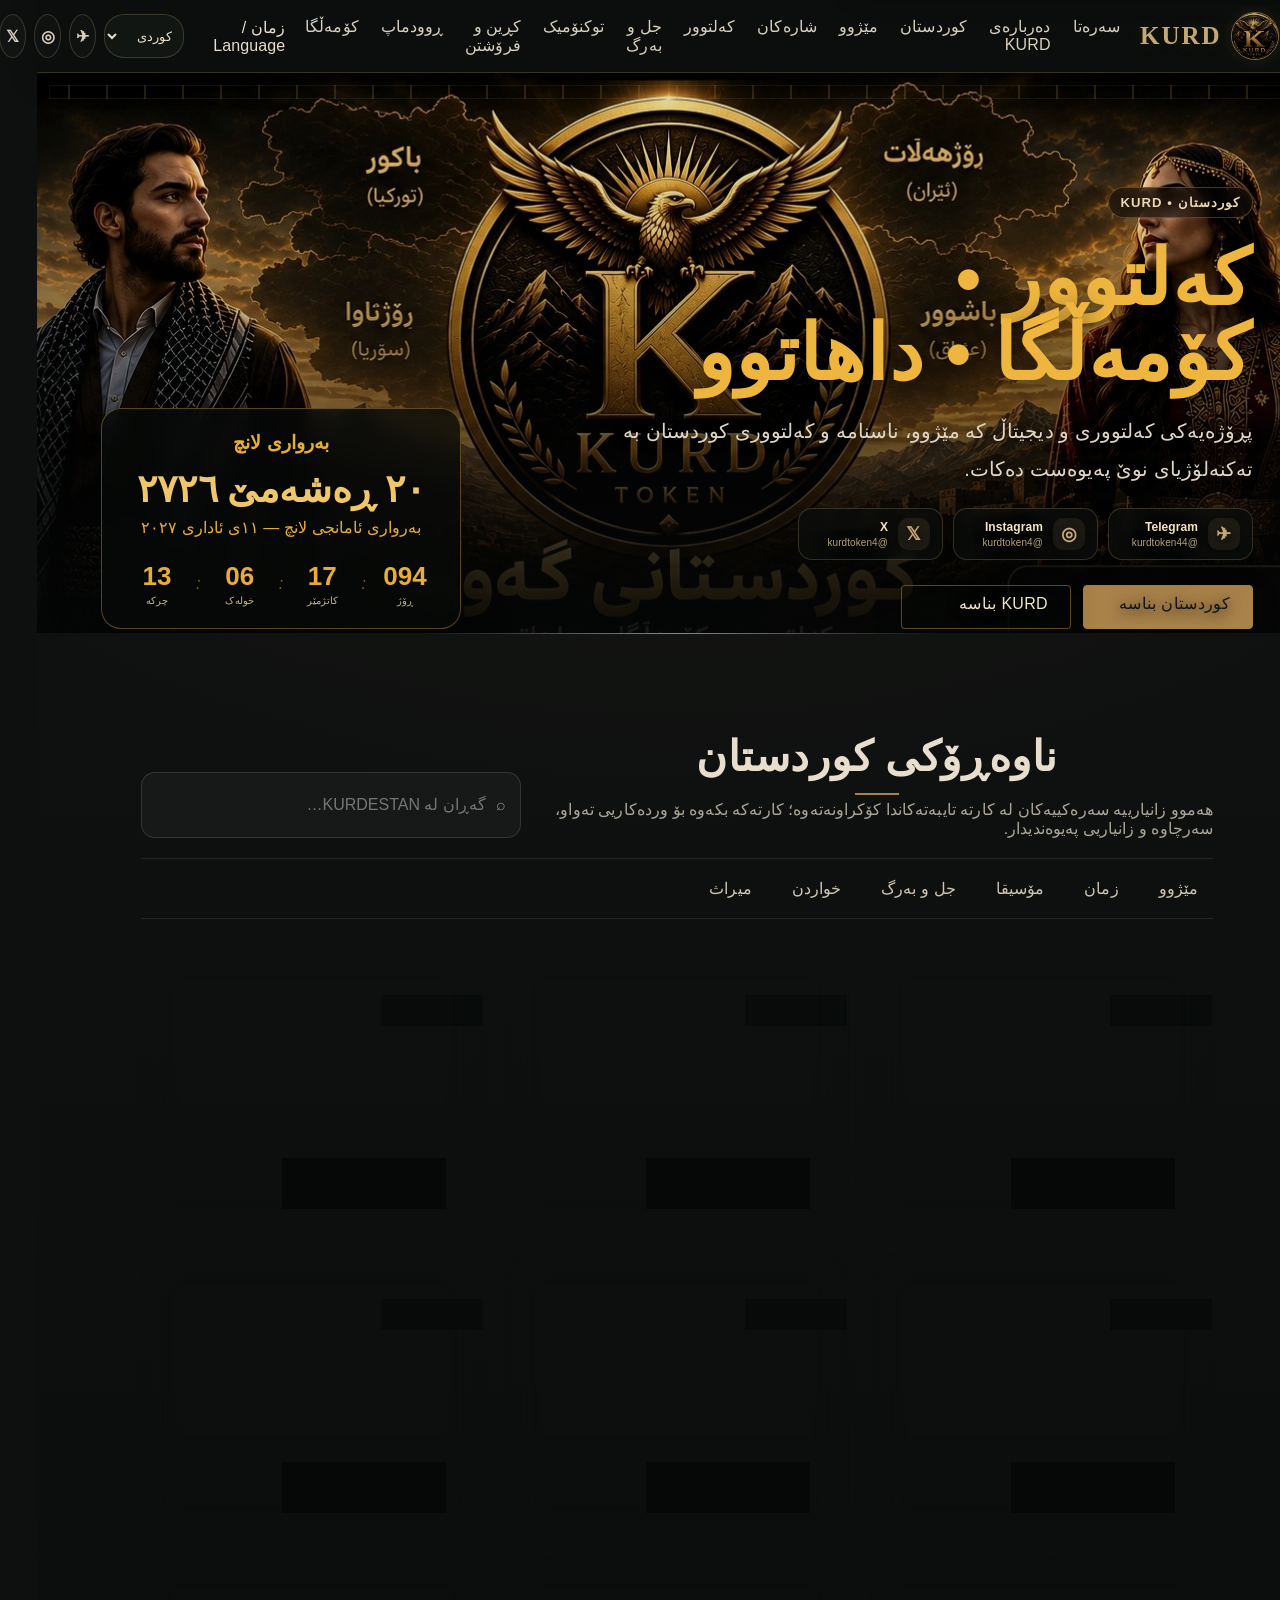
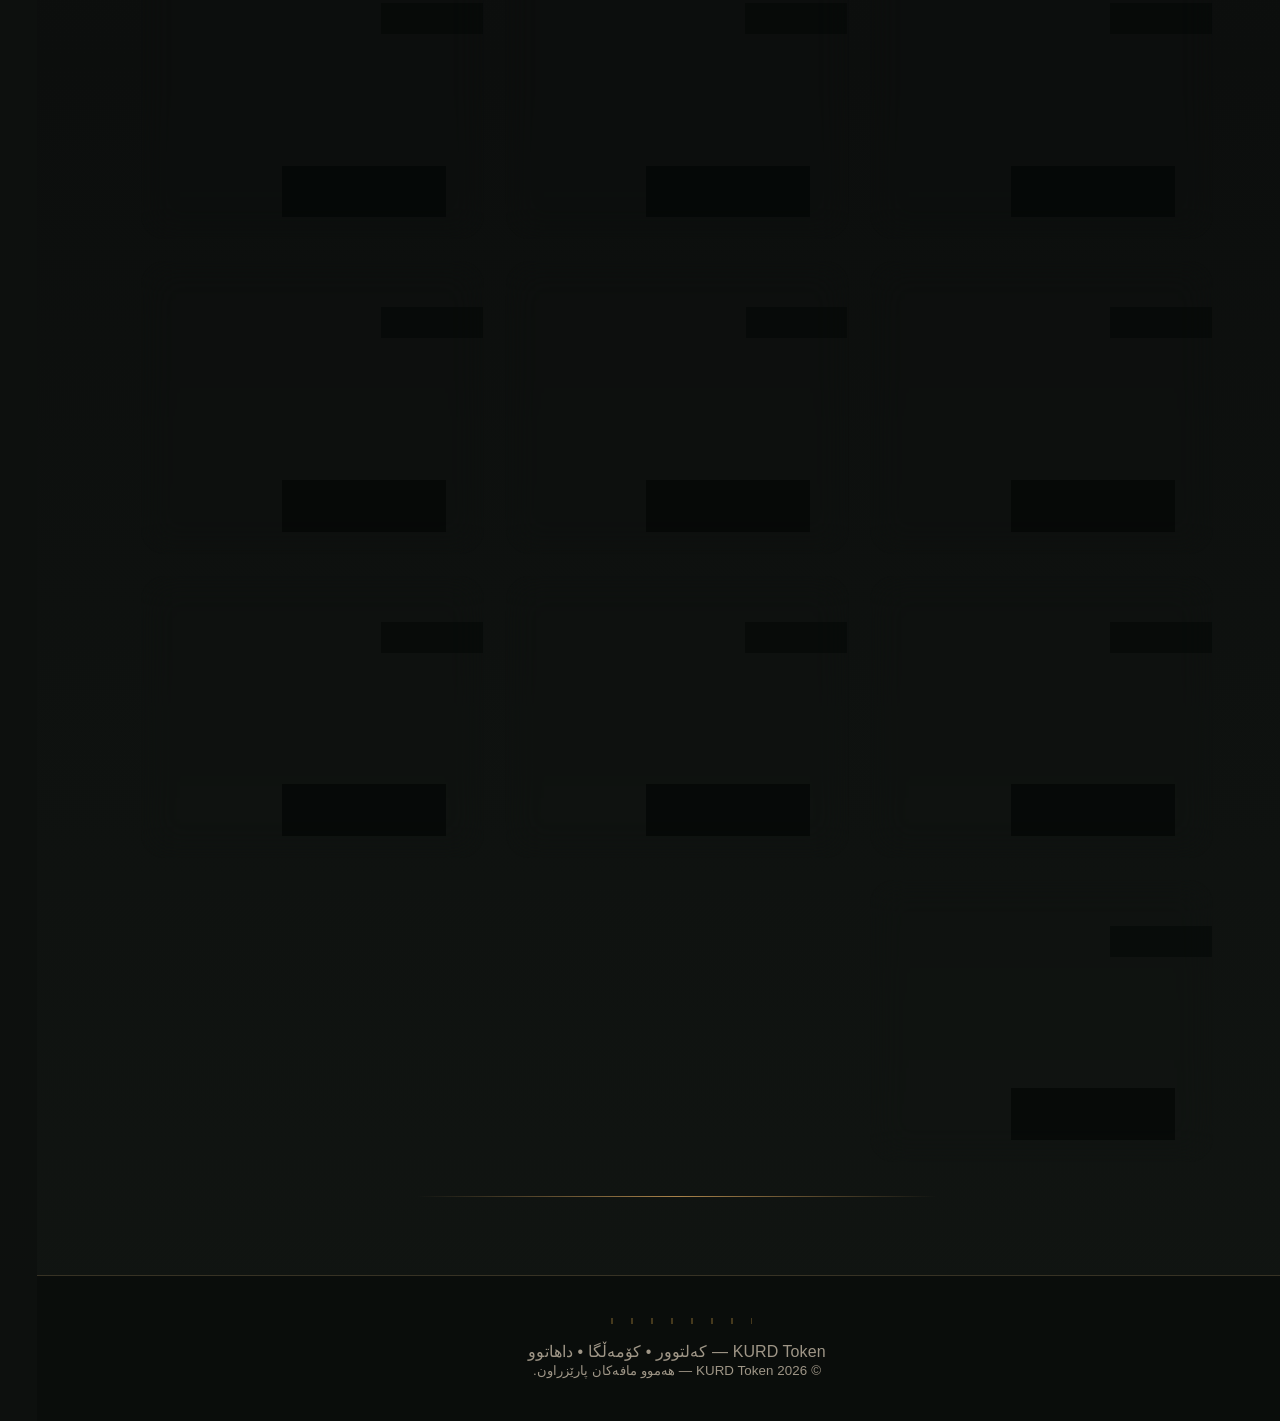
==== commit 7bad27e5: "Add files via upload" ====
--- a/index.html
+++ b/index.html
@@ -2,7 +2,7 @@
 
 <html data-kurdtoken-version="v5.61-production-cleanup-2026-09-15" dir="rtl" lang="ku"><head>
 <meta charset="utf-8"/><meta content="width=device-width,initial-scale=1" name="viewport"/><meta content="KURDESTAN / KURD — a cultural and digital community project built around Kurdish history, culture, cities and technology." name="description"/><meta content="KURDESTAN, KURD, Kurdistan, Kurdish culture, Kurdish cities, history, language, heritage" name="keywords"/><meta content="KURDESTAN" name="author"/><meta content="index,follow,max-image-preview:large" name="robots"/><meta content="#0d100e" name="theme-color"/><meta content="KURD — KURDESTAN" property="og:title"/><meta content="KURDESTAN" property="og:site_name"/><meta content="Culture • Community • Future" property="og:description"/><meta content="https://kurdtoken4-cyber.github.io/kurdtoken4/assets/hero-main.jpg" property="og:image"/><link href="assets/kurd-logo.png" rel="icon"/><link crossorigin="" href="https://commons.wikimedia.org" rel="preconnect"/><link crossorigin="" href="https://upload.wikimedia.org" rel="preconnect"/><link as="image" fetchpriority="high" href="assets/hero-main.jpg" rel="preload"/>
-<meta content="assets/hero-main.jpg" name="hero-asset"/><title>KURD Token | کوردستان</title><link href="styles.css" rel="stylesheet"/><link href="https://kurdtoken4-cyber.github.io/kurdtoken4/" rel="canonical"/><link href="sitemap.xml" rel="sitemap" type="application/xml"/><link href="site.webmanifest" rel="manifest"/><meta content="https://kurdtoken4-cyber.github.io/kurdtoken4/" property="og:url"/><meta content="website" property="og:type"/><meta content="summary_large_image" name="twitter:card"/><meta content="KURD — KURDESTAN" name="twitter:title"/><meta content="Culture • Community • Future" name="twitter:description"/><meta content="https://kurdtoken4-cyber.github.io/kurdtoken4/assets/hero-main.jpg" name="twitter:image"/>
+<meta content="assets/hero-main.jpg" name="hero-asset"/><meta content="V5.71 — Card Logo Top-Right Signature" name="site-version"/><title>KURD Token | کوردستان</title><link href="styles.css" rel="stylesheet"/><link href="https://kurdtoken4-cyber.github.io/kurdtoken4/" rel="canonical"/><link href="sitemap.xml" rel="sitemap" type="application/xml"/><link href="site.webmanifest" rel="manifest"/><meta content="https://kurdtoken4-cyber.github.io/kurdtoken4/" property="og:url"/><meta content="website" property="og:type"/><meta content="summary_large_image" name="twitter:card"/><meta content="KURD — KURDESTAN" name="twitter:title"/><meta content="Culture • Community • Future" name="twitter:description"/><meta content="https://kurdtoken4-cyber.github.io/kurdtoken4/assets/hero-main.jpg" name="twitter:image"/>
 <script type="application/ld+json">
 {
   "@context": "https://schema.org",
--- a/styles.css
+++ b/styles.css
@@ -992,7 +992,7 @@
   backdrop-filter:blur(6px)!important;
 }
 .master-nav-card .card-open::before{display:none!important}
-.master-nav-card .card-token-logo{display:block!important;visibility:visible!important}
+.master-nav-card .card-token-logo{display:none!important}
 .master-nav-card:hover,.master-nav-card:focus-visible{
   transform:translateY(-8px)!important;
   border-color:color-mix(in srgb,var(--card-accent,#d7a64a) 100%,#fff 5%)!important;
--- a/card-system-v561.css
+++ b/card-system-v561.css
@@ -96,8 +96,6 @@
 }
 .master-nav-card:focus-visible{box-shadow:0 0 0 3px rgba(230,177,68,.22),0 24px 58px rgba(0,0,0,.44)!important}
 .master-nav-card .card-token-logo{
-  display:block!important;
-  visibility:visible!important;
   position:absolute!important;
   top:17px!important;
   left:17px!important;
@@ -123,11 +121,10 @@
     0 0 34px rgba(230,177,68,.22)!important;
 }
 .master-nav-card .card-number{
-  position:absolute!important;
-  top:18px!important;
-  right:20px!important;
-  z-index:4!important;
-  margin:0!important;
+  position:relative!important;
+  z-index:3!important;
+  align-self:flex-start!important;
+  margin:4px 0 0 92px!important;
   min-height:18px!important;
   color:#e6b144!important;
   font:800 11px/1 Georgia,"Times New Roman",serif!important;
@@ -199,7 +196,7 @@
   .master-card-grid{grid-template-columns:1fr!important;gap:14px!important;margin-top:22px!important}
   .master-nav-card{min-height:244px!important;padding:20px!important;border-radius:21px!important}
   .master-nav-card .card-token-logo{top:15px!important;left:15px!important;width:66px!important;height:66px!important}
-  .master-nav-card .card-number{top:16px!important;right:18px!important;margin:0!important}
+  .master-nav-card .card-number{margin-inline-start:82px!important}
   .master-nav-card .card-icon{margin-top:22px!important;width:40px!important;height:40px!important;font-size:19px!important}
   .master-nav-card .card-title{font-size:19px!important;line-height:1.45!important}
   .master-nav-card .card-desc{font-size:13px!important;line-height:1.78!important}
@@ -207,3 +204,60 @@
 @media(prefers-reduced-motion:reduce){
   .master-nav-card,.master-nav-card:hover,.master-nav-card:focus-visible,.master-nav-card .card-token-logo{transition:none!important;transform:none!important}
 }
+
+/* KURDESTAN V5.71 — Card Logo Top-Right Signature Placement
+   Professional black/gold treatment matched to the hero banner. */
+.master-nav-card .card-token-logo{
+  display:block!important;
+  visibility:visible!important;
+  position:absolute!important;
+  top:16px!important;
+  right:16px!important;
+  left:auto!important;
+  width:64px!important;
+  height:64px!important;
+  object-fit:cover!important;
+  border-radius:50%!important;
+  border:1px solid rgba(244,196,92,.78)!important;
+  background:
+    radial-gradient(circle at 35% 28%,rgba(255,225,151,.16),transparent 34%),
+    rgba(4,4,4,.88)!important;
+  box-shadow:
+    0 0 0 4px rgba(230,177,68,.055),
+    0 8px 24px rgba(0,0,0,.52),
+    0 0 24px rgba(230,177,68,.18),
+    inset 0 1px 0 rgba(255,226,157,.18)!important;
+  opacity:1!important;
+  z-index:5!important;
+  transition:transform .25s ease,box-shadow .25s ease!important;
+}
+.master-nav-card .card-token-logo::after{content:"";}
+.master-nav-card:hover .card-token-logo,
+.master-nav-card:focus-visible .card-token-logo{
+  transform:scale(1.045)!important;
+  box-shadow:
+    0 0 0 5px rgba(230,177,68,.075),
+    0 10px 30px rgba(0,0,0,.58),
+    0 0 32px rgba(230,177,68,.28),
+    inset 0 1px 0 rgba(255,226,157,.22)!important;
+}
+.master-nav-card .card-number{
+  align-self:stretch!important;
+  margin:4px 0 0!important;
+  text-align:left!important;
+  padding-right:76px!important;
+}
+@media(max-width:700px){
+  .master-nav-card .card-token-logo{
+    top:14px!important;
+    right:14px!important;
+    left:auto!important;
+    width:56px!important;
+    height:56px!important;
+  }
+  .master-nav-card .card-number{
+    margin:4px 0 0!important;
+    padding-right:68px!important;
+    text-align:left!important;
+  }
+}
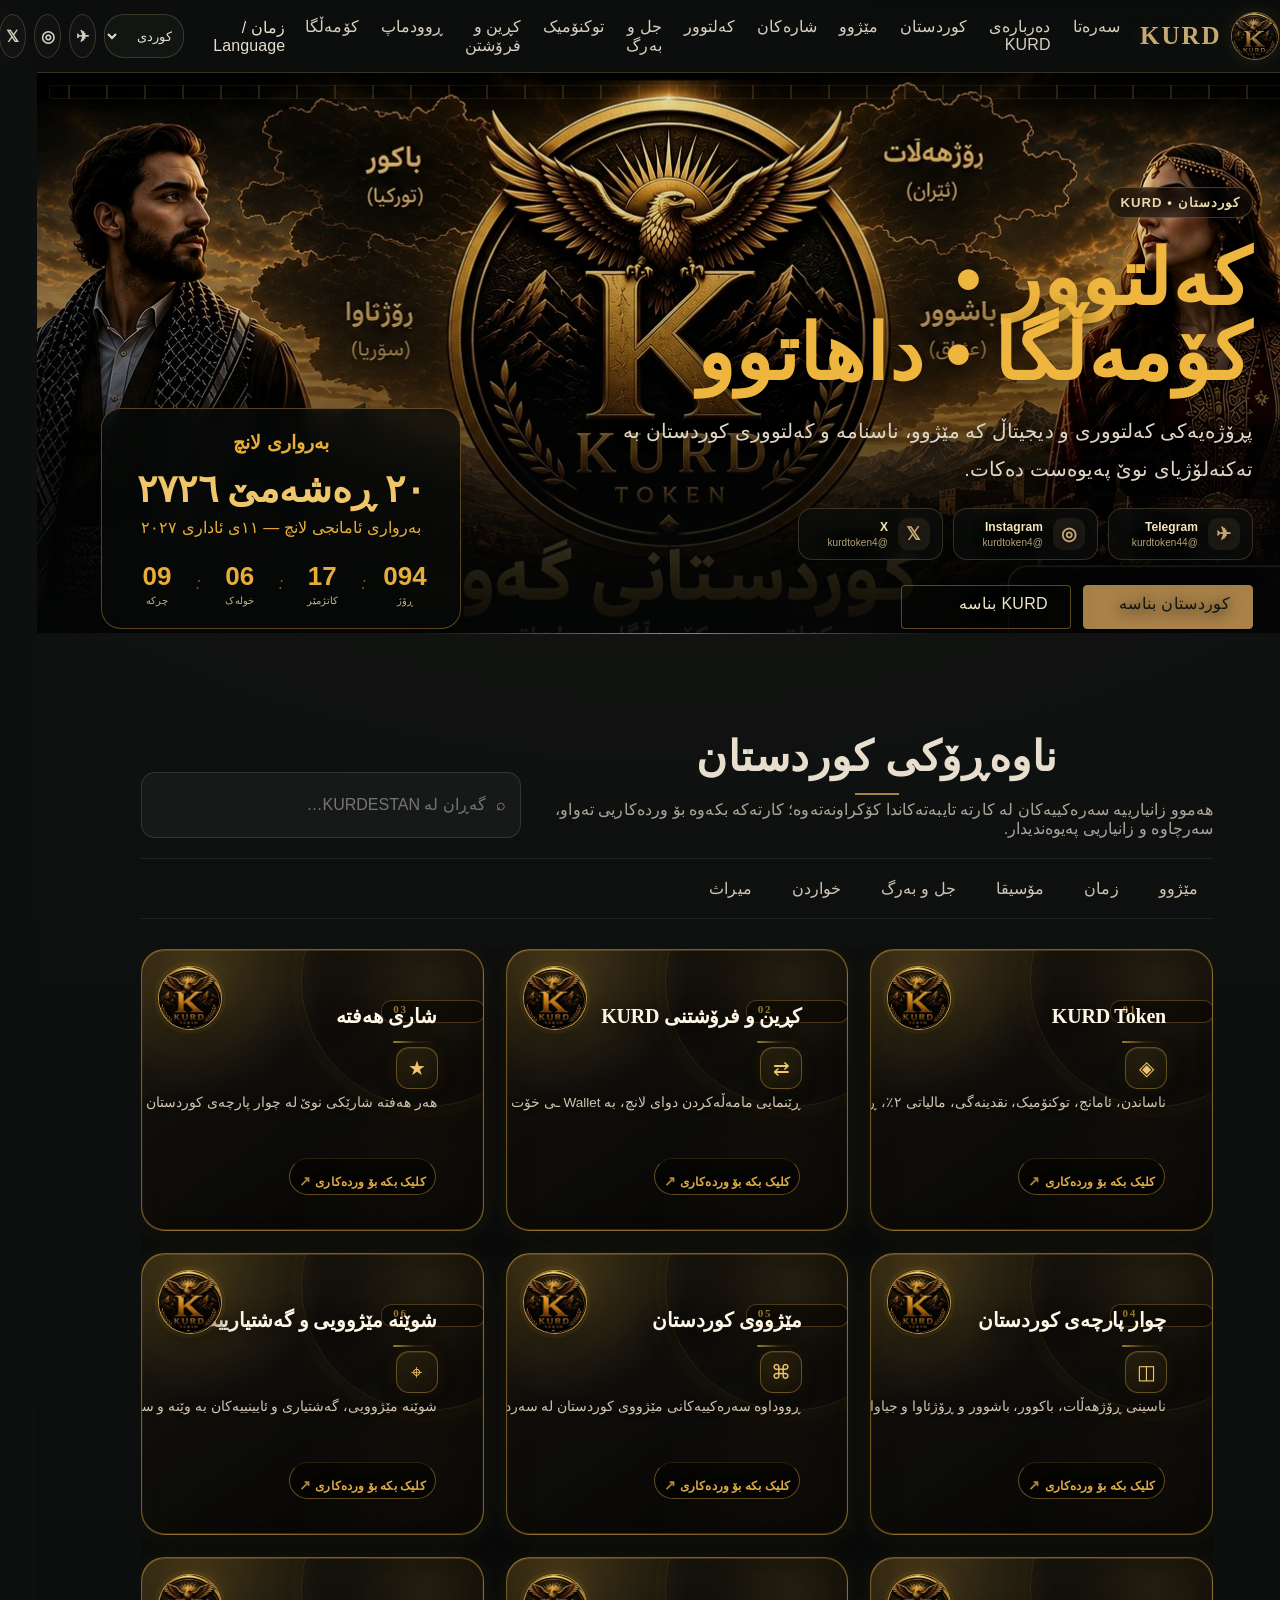
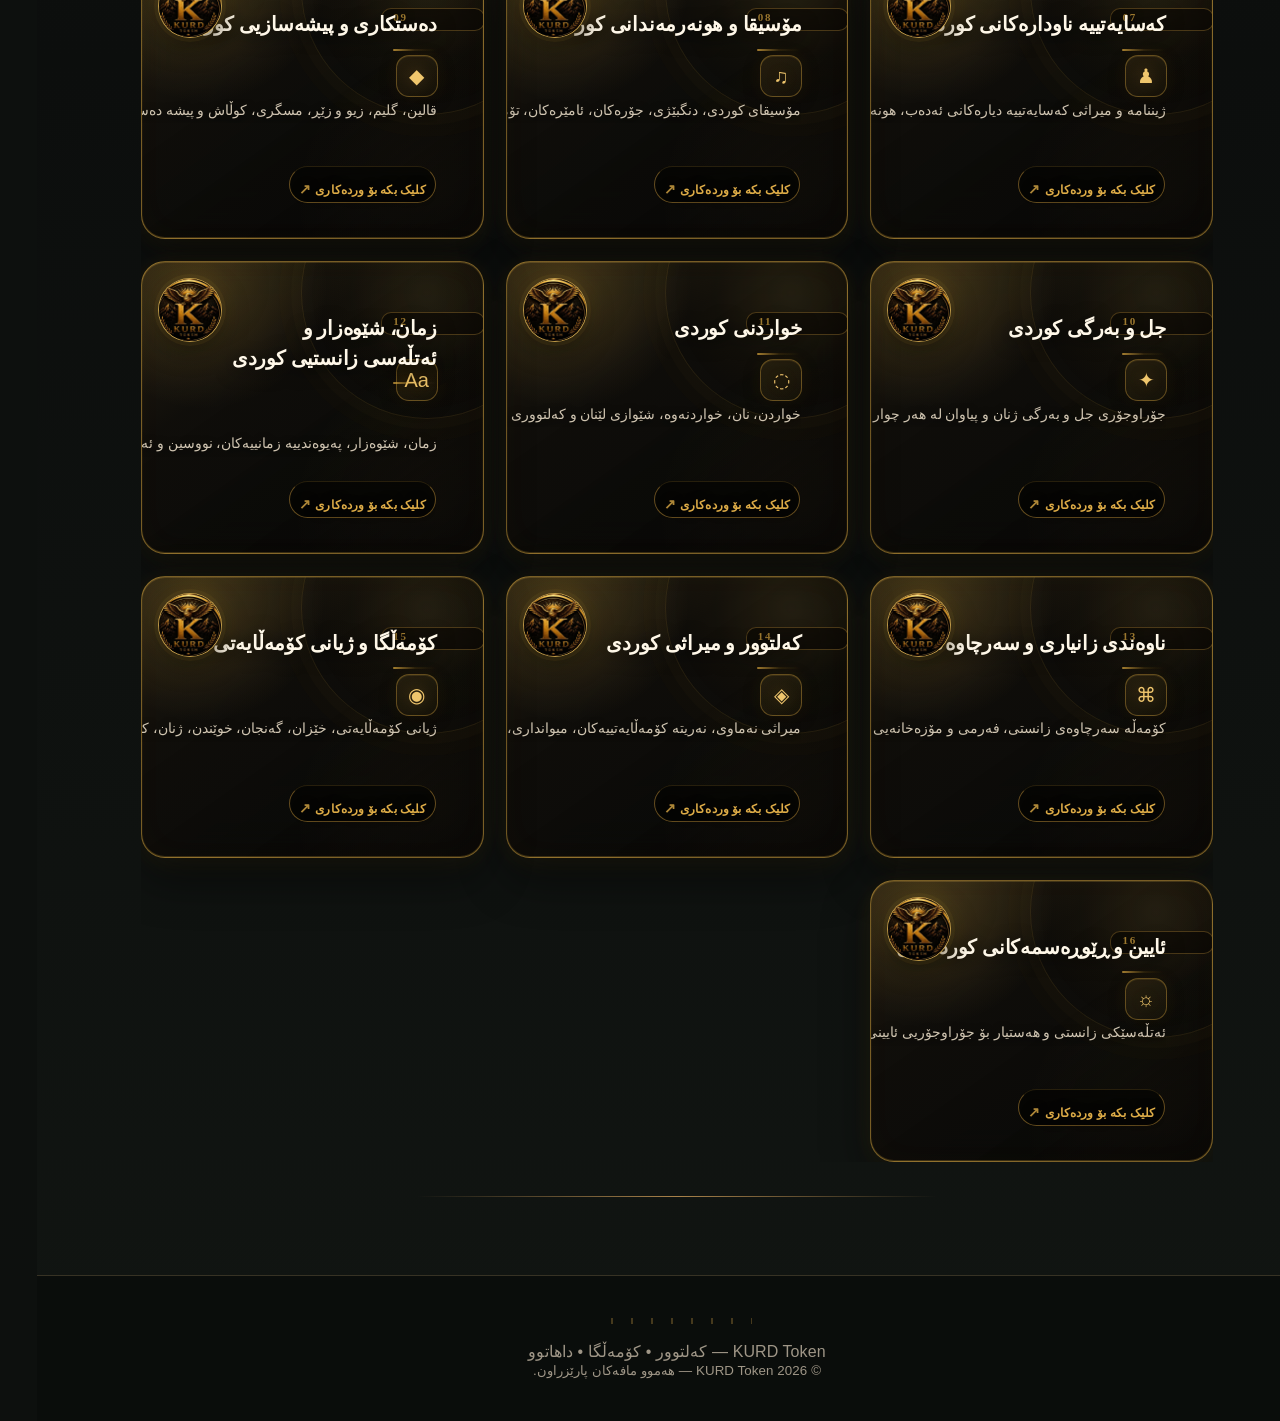
==== commit 47dfe12e: "Add files via upload" ====
--- a/index.html
+++ b/index.html
@@ -2,7 +2,7 @@
 
 <html data-kurdtoken-version="v5.61-production-cleanup-2026-09-15" dir="rtl" lang="ku"><head>
 <meta charset="utf-8"/><meta content="width=device-width,initial-scale=1" name="viewport"/><meta content="KURDESTAN / KURD — a cultural and digital community project built around Kurdish history, culture, cities and technology." name="description"/><meta content="KURDESTAN, KURD, Kurdistan, Kurdish culture, Kurdish cities, history, language, heritage" name="keywords"/><meta content="KURDESTAN" name="author"/><meta content="index,follow,max-image-preview:large" name="robots"/><meta content="#0d100e" name="theme-color"/><meta content="KURD — KURDESTAN" property="og:title"/><meta content="KURDESTAN" property="og:site_name"/><meta content="Culture • Community • Future" property="og:description"/><meta content="https://kurdtoken4-cyber.github.io/kurdtoken4/assets/hero-main.jpg" property="og:image"/><link href="assets/kurd-logo.png" rel="icon"/><link crossorigin="" href="https://commons.wikimedia.org" rel="preconnect"/><link crossorigin="" href="https://upload.wikimedia.org" rel="preconnect"/><link as="image" fetchpriority="high" href="assets/hero-main.jpg" rel="preload"/>
-<meta content="assets/hero-main.jpg" name="hero-asset"/><meta content="V5.71 — Card Logo Top-Right Signature" name="site-version"/><title>KURD Token | کوردستان</title><link href="styles.css" rel="stylesheet"/><link href="https://kurdtoken4-cyber.github.io/kurdtoken4/" rel="canonical"/><link href="sitemap.xml" rel="sitemap" type="application/xml"/><link href="site.webmanifest" rel="manifest"/><meta content="https://kurdtoken4-cyber.github.io/kurdtoken4/" property="og:url"/><meta content="website" property="og:type"/><meta content="summary_large_image" name="twitter:card"/><meta content="KURD — KURDESTAN" name="twitter:title"/><meta content="Culture • Community • Future" name="twitter:description"/><meta content="https://kurdtoken4-cyber.github.io/kurdtoken4/assets/hero-main.jpg" name="twitter:image"/>
+<meta content="assets/hero-main.jpg" name="hero-asset"/><meta content="V5.72 — Banner Theme + Exact KURD Token Logo" name="site-version"/><title>KURD Token | کوردستان</title><link href="styles.css" rel="stylesheet"/><link href="https://kurdtoken4-cyber.github.io/kurdtoken4/" rel="canonical"/><link href="sitemap.xml" rel="sitemap" type="application/xml"/><link href="site.webmanifest" rel="manifest"/><meta content="https://kurdtoken4-cyber.github.io/kurdtoken4/" property="og:url"/><meta content="website" property="og:type"/><meta content="summary_large_image" name="twitter:card"/><meta content="KURD — KURDESTAN" name="twitter:title"/><meta content="Culture • Community • Future" name="twitter:description"/><meta content="https://kurdtoken4-cyber.github.io/kurdtoken4/assets/hero-main.jpg" name="twitter:image"/>
 <script type="application/ld+json">
 {
   "@context": "https://schema.org",
--- a/styles.css
+++ b/styles.css
@@ -1181,3 +1181,88 @@
   .master-nav-card .card-desc{font-size:13px!important;line-height:1.82!important}
 }
 @media(prefers-reduced-motion:reduce){.master-nav-card,.master-nav-card:hover,.master-nav-card:focus-visible,.master-nav-card .card-token-logo{transition:none!important;transform:none!important}}
+
+/* =====================================================================
+   V5.72 — KURD BANNER THEME CARD SYSTEM
+   Unify all master cards with the exact warm black / antique-gold visual
+   language of the main KURD banner. The token mark uses the original
+   banner-matching KURD logo artwork without colour filtering.
+   ===================================================================== */
+.master-nav-card{
+  --card-accent:#e0aa45!important;
+  --card-deep:#24170b!important;
+  position:relative!important;
+  background:
+    radial-gradient(circle at 50% -12%,rgba(232,173,56,.20),transparent 36%),
+    radial-gradient(circle at 92% 86%,rgba(139,78,18,.16),transparent 30%),
+    linear-gradient(145deg,#24180d 0%,#120d08 48%,#070706 100%)!important;
+  border:1px solid rgba(224,170,69,.52)!important;
+  box-shadow:0 18px 46px rgba(0,0,0,.44),inset 0 1px 0 rgba(255,224,161,.08)!important;
+}
+.master-nav-card::before{
+  content:""!important;
+  position:absolute!important;
+  inset:0!important;
+  z-index:1!important;
+  pointer-events:none!important;
+  border:0!important;
+  border-radius:inherit!important;
+  background:
+    linear-gradient(135deg,rgba(255,207,112,.075),transparent 34%,transparent 67%,rgba(224,170,69,.055)),
+    repeating-linear-gradient(135deg,transparent 0 28px,rgba(224,170,69,.018) 28px 29px)!important;
+  opacity:1!important;
+}
+.master-nav-card::after{
+  left:24px!important;right:24px!important;bottom:17px!important;height:2px!important;
+  background:linear-gradient(90deg,transparent,#e0aa45 25%,#f2c66d 50%,#e0aa45 75%,transparent)!important;
+  opacity:.82!important;
+}
+.master-nav-card:hover,.master-nav-card:focus-visible{
+  transform:translateY(-6px)!important;
+  border-color:rgba(242,198,109,.86)!important;
+  background:
+    radial-gradient(circle at 50% -10%,rgba(232,173,56,.25),transparent 38%),
+    radial-gradient(circle at 92% 86%,rgba(139,78,18,.20),transparent 30%),
+    linear-gradient(145deg,#2b1b0d 0%,#151009 50%,#080807 100%)!important;
+  box-shadow:0 24px 58px rgba(0,0,0,.52),0 0 28px rgba(224,170,69,.10),inset 0 1px 0 rgba(255,224,161,.12)!important;
+}
+.master-nav-card .card-number{
+  background:rgba(7,6,4,.72)!important;
+  border-color:rgba(224,170,69,.42)!important;
+  color:#f0c36b!important;
+}
+.master-nav-card .card-icon{
+  background:rgba(7,6,4,.66)!important;
+  border-color:rgba(224,170,69,.48)!important;
+  color:#f3c66d!important;
+  box-shadow:0 8px 22px rgba(0,0,0,.35),0 0 18px rgba(224,170,69,.08)!important;
+}
+.master-nav-card .card-title{color:#fff1d2!important;text-shadow:0 3px 18px rgba(0,0,0,.95)!important}
+.master-nav-card .card-desc{color:#e6d8bd!important}
+.master-nav-card .card-open{
+  color:#f1c56c!important;
+  border-color:rgba(224,170,69,.46)!important;
+  background:rgba(5,5,4,.68)!important;
+}
+.master-nav-card .card-token-logo{
+  top:17px!important;left:17px!important;
+  width:68px!important;height:68px!important;
+  padding:0!important;
+  object-fit:cover!important;
+  border:0!important;
+  border-radius:50%!important;
+  background:transparent!important;
+  box-shadow:0 0 0 2px rgba(224,170,69,.18),0 8px 28px rgba(0,0,0,.52),0 0 26px rgba(224,170,69,.16)!important;
+  opacity:1!important;
+  filter:none!important;
+  z-index:6!important;
+}
+.master-nav-card:hover .card-token-logo,.master-nav-card:focus-visible .card-token-logo{
+  transform:scale(1.05)!important;
+  box-shadow:0 0 0 3px rgba(242,198,109,.22),0 10px 34px rgba(0,0,0,.58),0 0 34px rgba(224,170,69,.24)!important;
+}
+/* Remove the previous multi-colour card palette: every card now shares the banner identity. */
+.master-nav-card:nth-child(n){--card-accent:#e0aa45!important;--card-deep:#24170b!important;--card-glow:rgba(224,170,69,.18)!important}
+@media(max-width:700px){
+  .master-nav-card .card-token-logo{top:15px!important;left:15px!important;width:60px!important;height:60px!important}
+}
--- a/card-system-v561.css
+++ b/card-system-v561.css
@@ -205,15 +205,15 @@
   .master-nav-card,.master-nav-card:hover,.master-nav-card:focus-visible,.master-nav-card .card-token-logo{transition:none!important;transform:none!important}
 }
 
-/* KURDESTAN V5.71 — Card Logo Top-Right Signature Placement
+/* KURDESTAN V5.71 — Card Logo Top-Left Signature Placement
    Professional black/gold treatment matched to the hero banner. */
 .master-nav-card .card-token-logo{
   display:block!important;
   visibility:visible!important;
   position:absolute!important;
   top:16px!important;
-  right:16px!important;
-  left:auto!important;
+  left:16px!important;
+  right:auto!important;
   width:64px!important;
   height:64px!important;
   object-fit:cover!important;
@@ -250,8 +250,8 @@
 @media(max-width:700px){
   .master-nav-card .card-token-logo{
     top:14px!important;
-    right:14px!important;
-    left:auto!important;
+    left:14px!important;
+    right:auto!important;
     width:56px!important;
     height:56px!important;
   }
